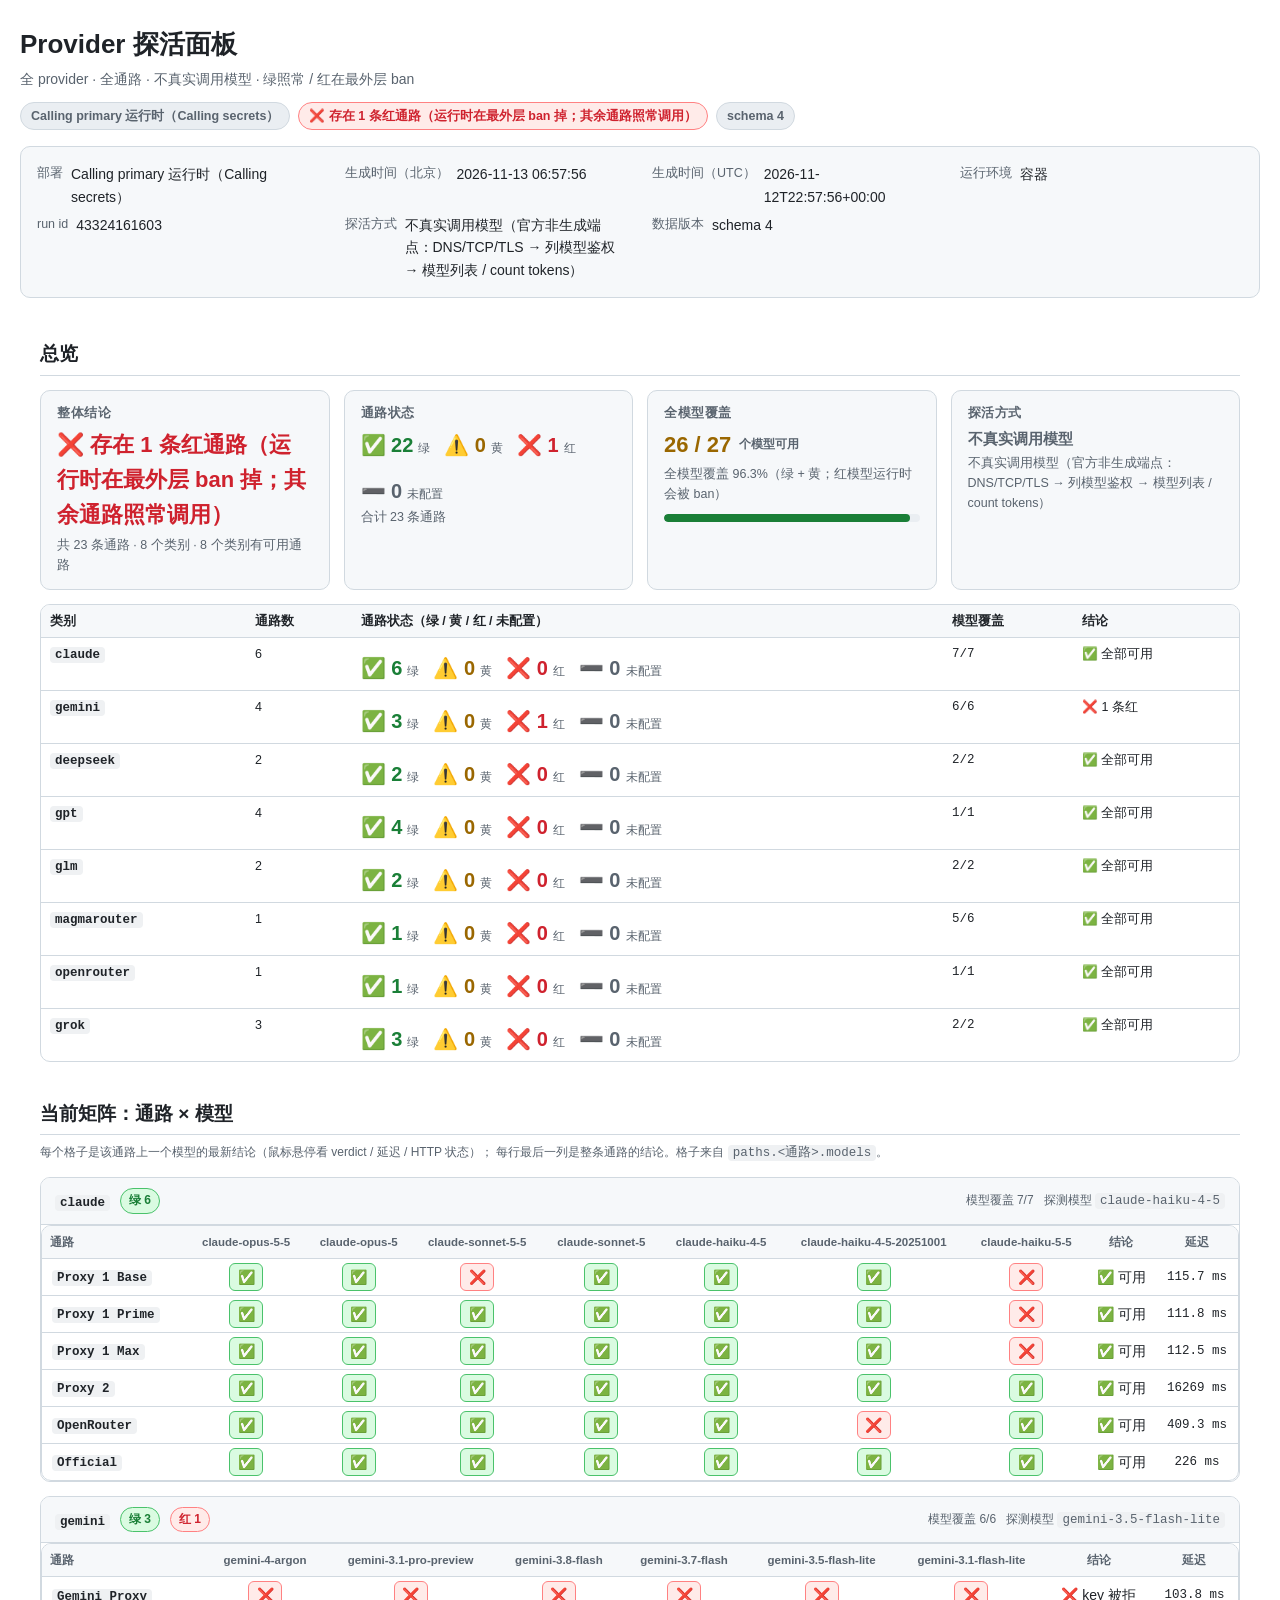
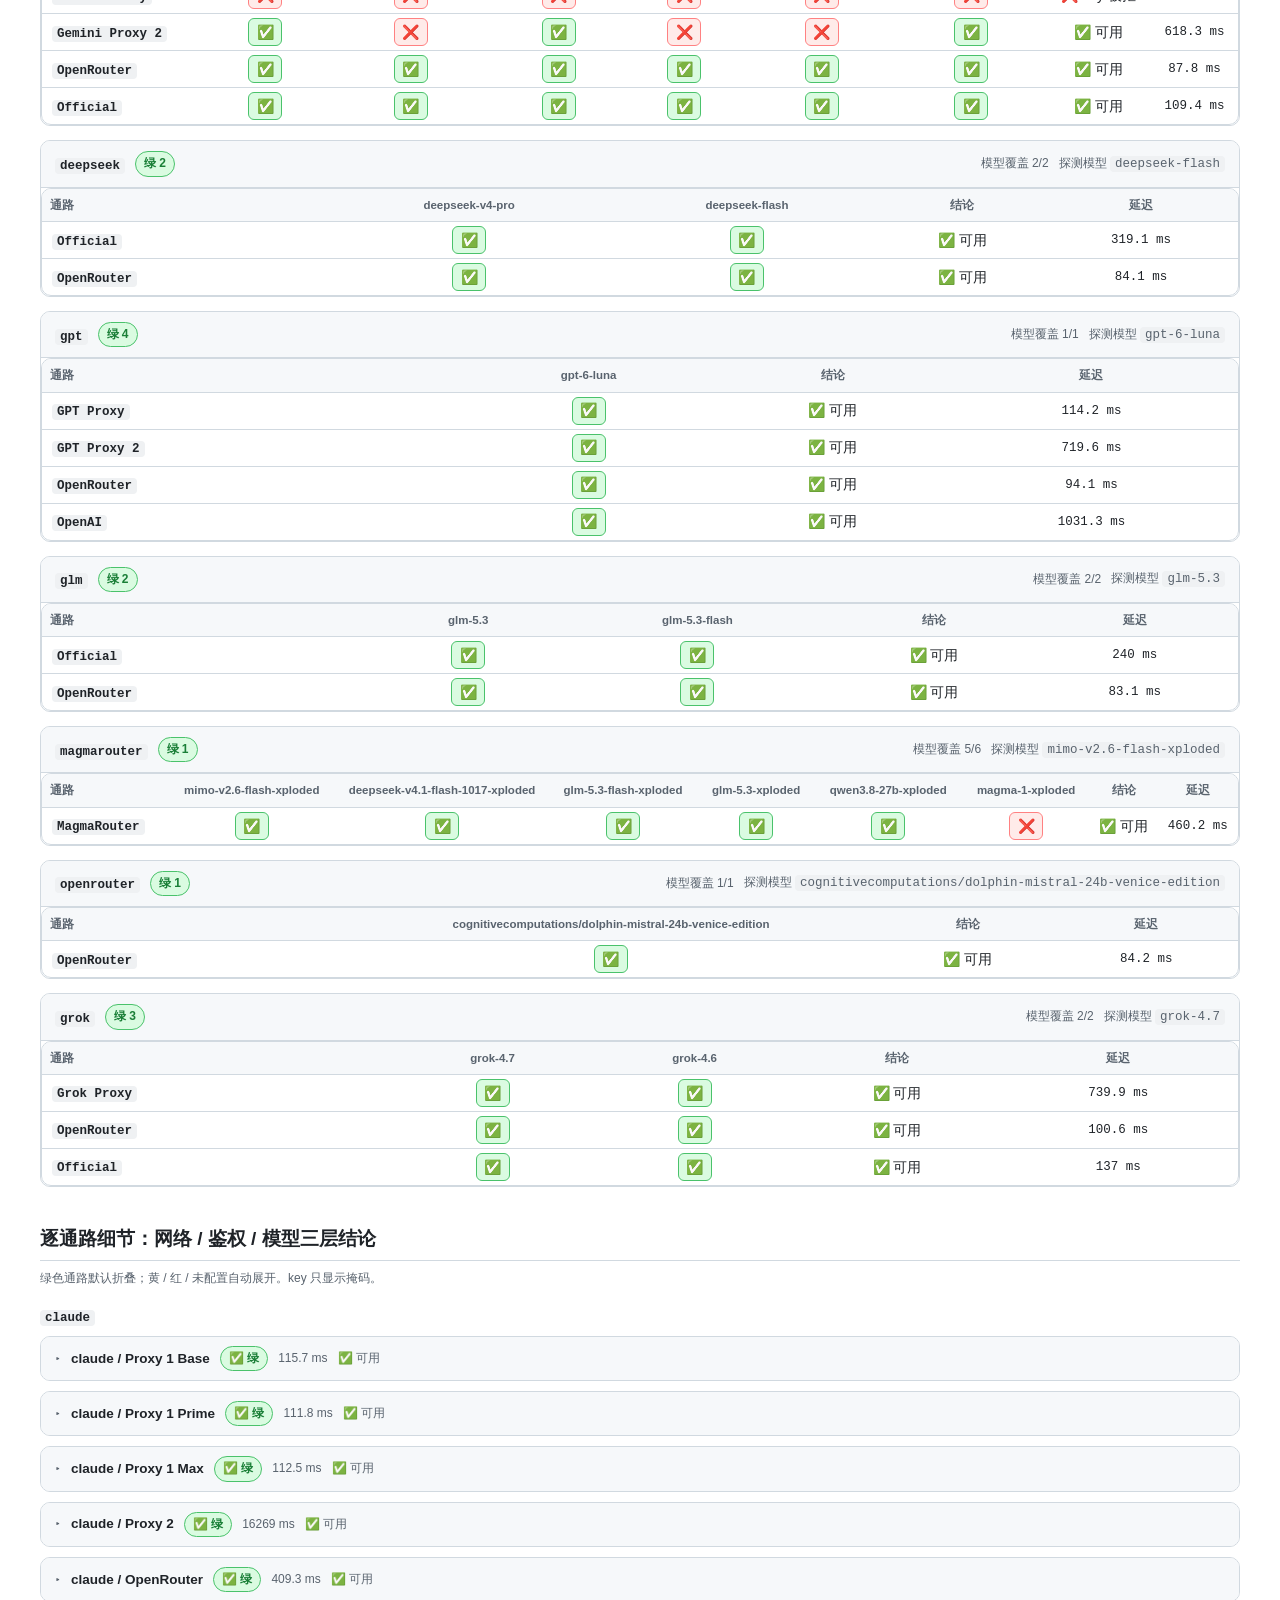
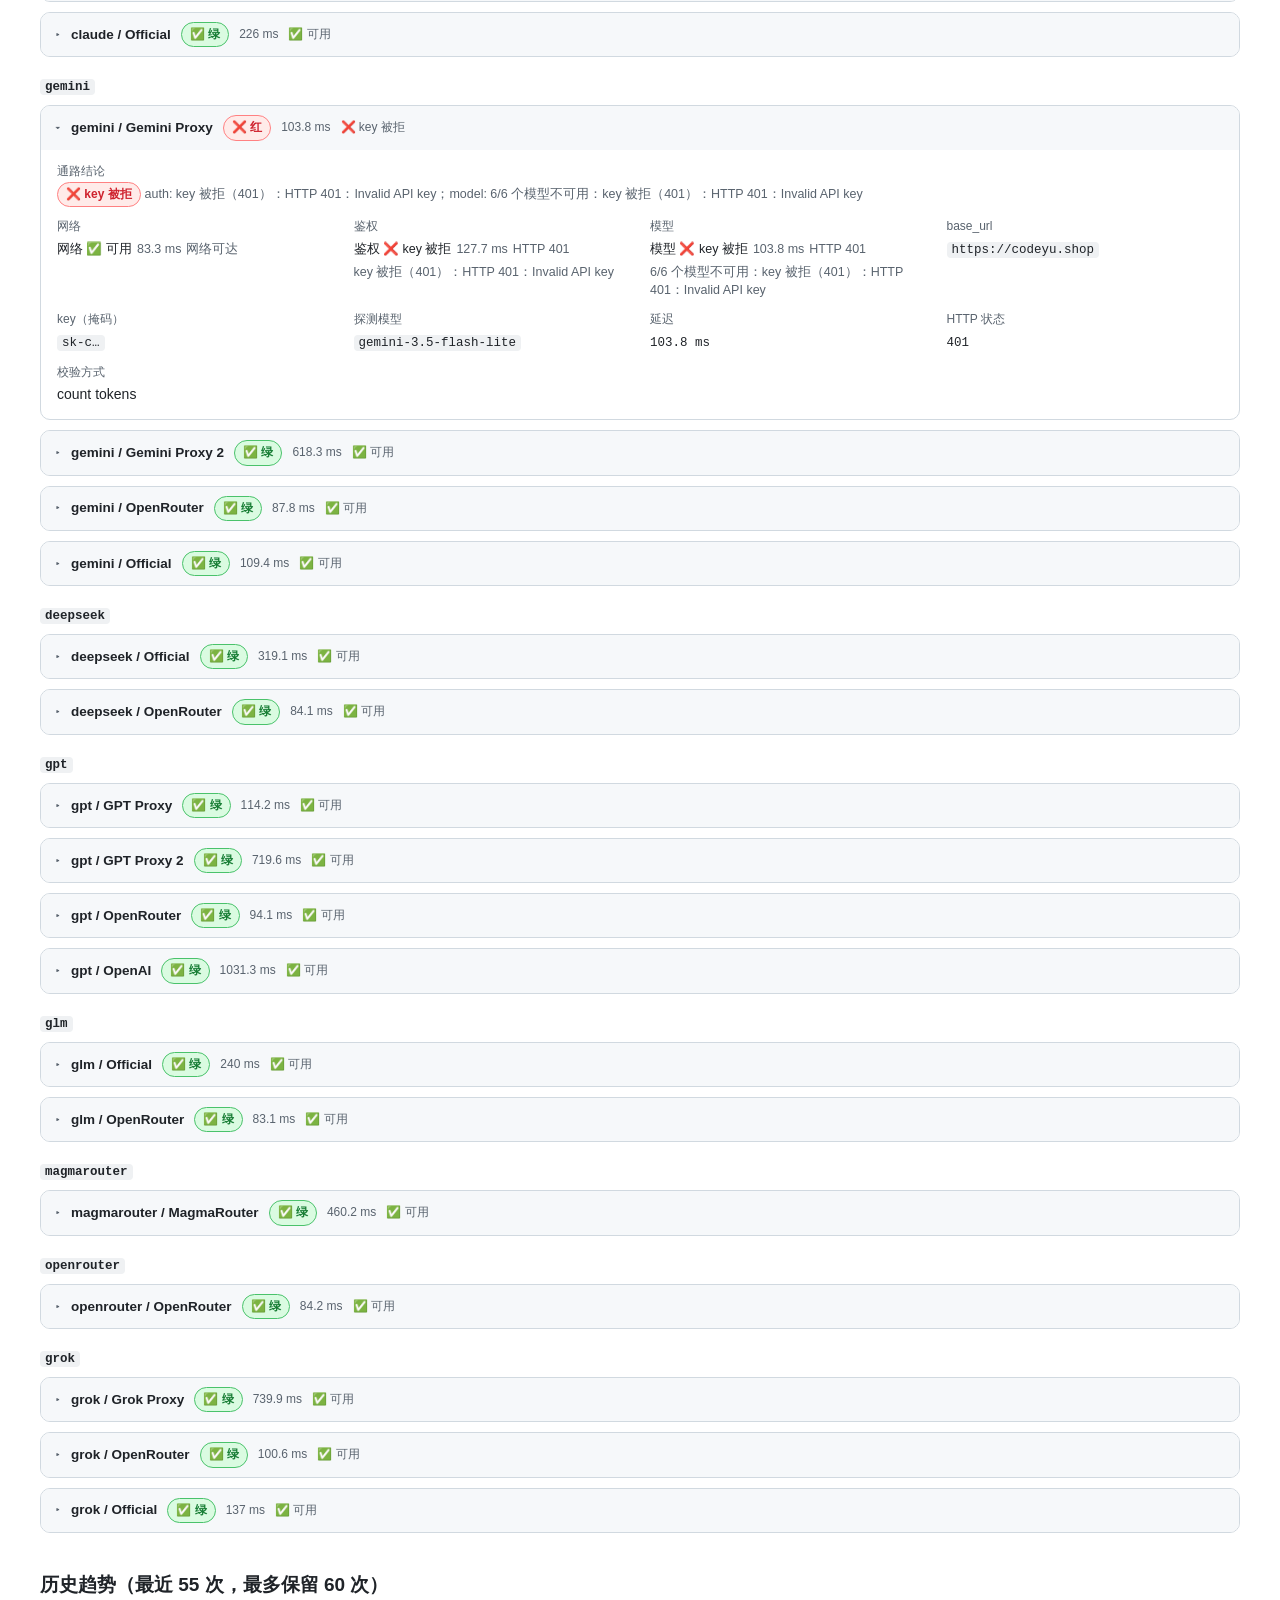
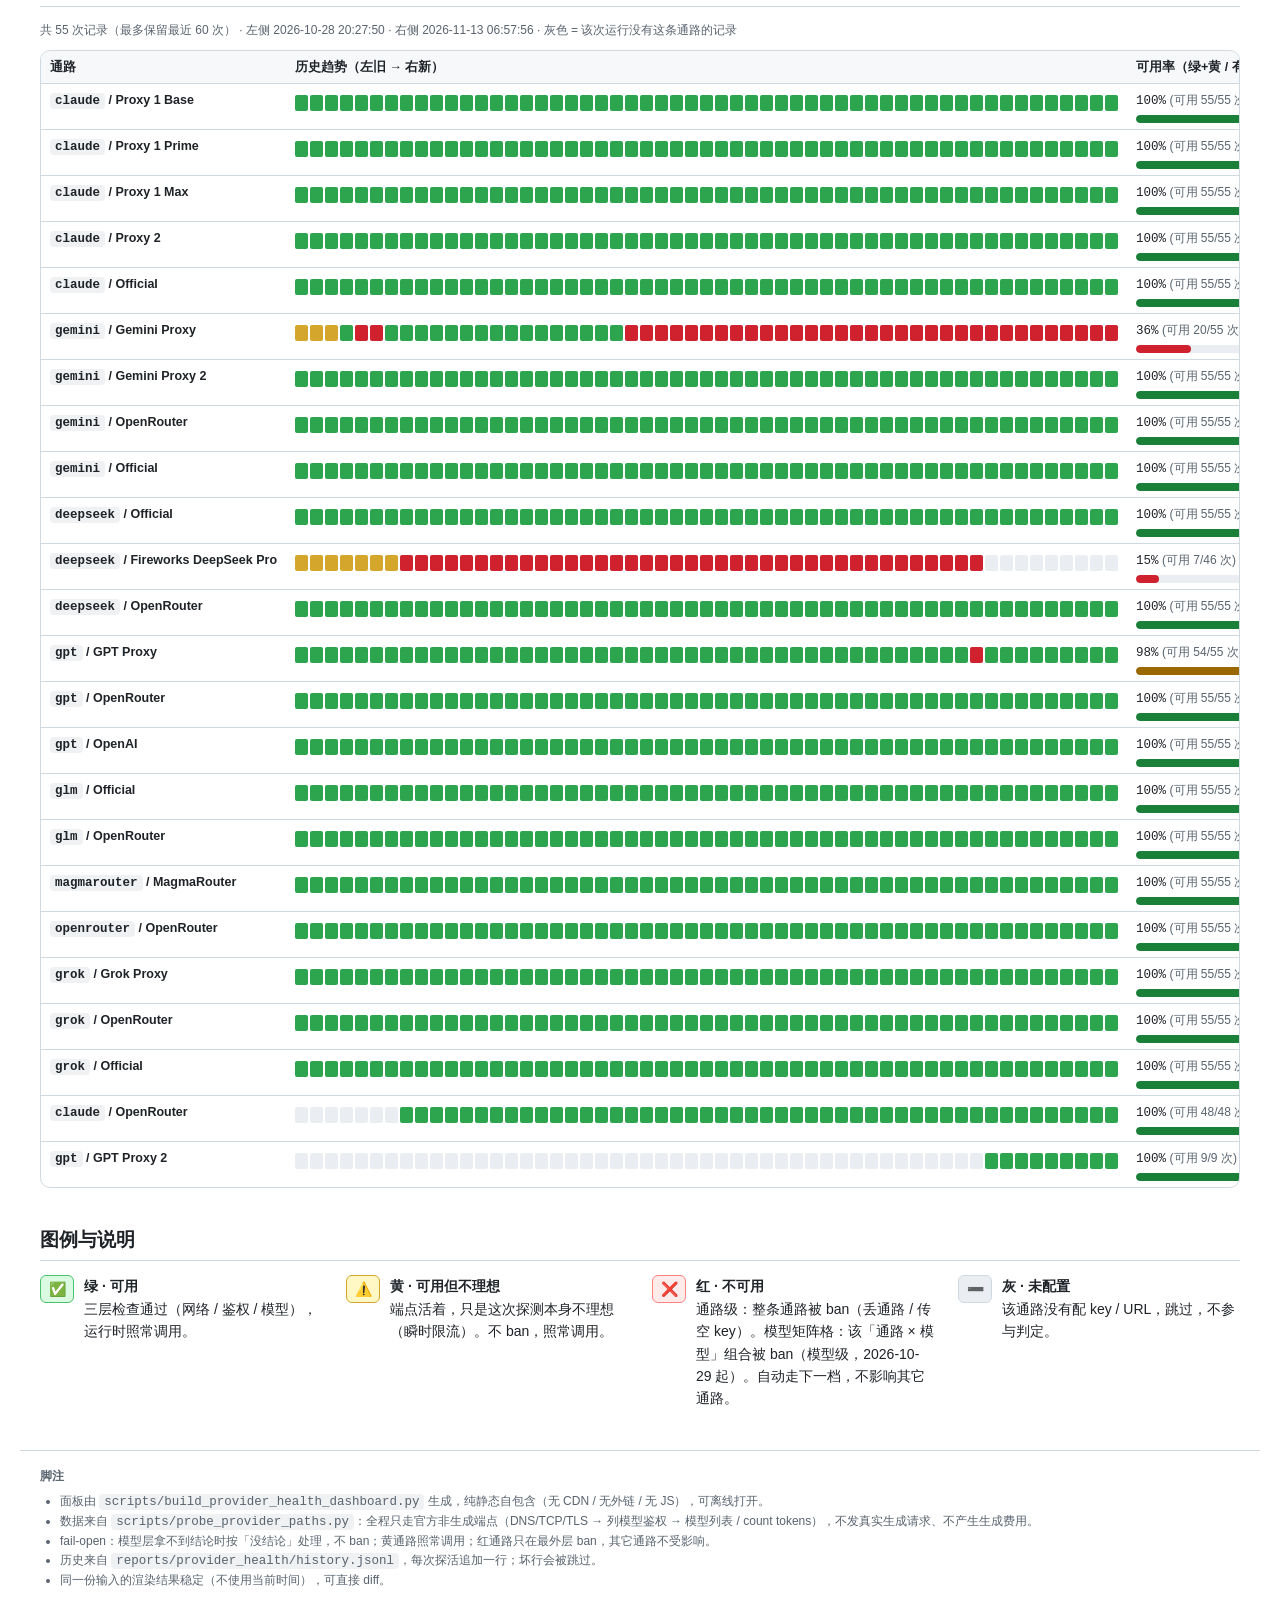
==== reports/provider_health/dashboard.html @ fa7695f9 "Calling 探活：2026-11-13 06:58 北京时间（[official_non_call] claude:绿6/6 gemini:绿3/4 deepseek:绿2/2 gpt:绿4/4 " ====
<!DOCTYPE html>
<html lang="zh-CN">
<head>
<meta charset="utf-8">
<meta name="viewport" content="width=device-width, initial-scale=1">
<meta name="generator" content="scripts/build_provider_health_dashboard.py">
<title>Provider 探活面板 · Calling primary 运行时（Calling secrets）</title>
<style>
:root {
  --bg: #ffffff; --fg: #1f2328; --muted: #59636e; --border: #d1d9e0;
  --card: #f6f8fa; --card-border: #d1d9e0; --code-bg: #eff1f3;
  --green: #1a7f37; --green-bg: #dafbe1; --green-border: #4ac26b;
  --warn: #9a6700; --warn-bg: #fff8c5; --warn-border: #d4a72c;
  --red: #cf222e; --red-bg: #ffebe9; --red-border: #ff8182;
  --grey: #59636e; --grey-bg: #eaeef2; --accent: #0969da;
}
@media (prefers-color-scheme: dark) {
  :root {
    --bg: #0d1117; --fg: #e6edf3; --muted: #9198a1; --border: #3d444d;
    --card: #151b23; --card-border: #3d444d; --code-bg: #212830;
    --green: #3fb950; --green-bg: #0f2f1d; --green-border: #238636;
    --warn: #d29922; --warn-bg: #2e2410; --warn-border: #9e6a03;
    --red: #f85149; --red-bg: #3d1418; --red-border: #da3633;
    --grey: #9198a1; --grey-bg: #212830; --accent: #4493f8;
  }
}
* { box-sizing: border-box; }
html { scroll-behavior: smooth; }
body {
  margin: 0; padding: 0 0 48px;
  background: var(--bg); color: var(--fg);
  font: 14px/1.6 -apple-system, BlinkMacSystemFont, "Segoe UI", "Noto Sans SC",
        "PingFang SC", "Hiragino Sans GB", "Microsoft YaHei", sans-serif;
}
main { max-width: 1240px; margin: 0 auto; padding: 0 20px; }
h1, h2, h3 { line-height: 1.3; }
h1 { font-size: 26px; margin: 0 0 6px; }
h2 {
  font-size: 19px; margin: 40px 0 14px;
  padding-bottom: 8px; border-bottom: 1px solid var(--border);
}
h3 { font-size: 15px; margin: 0; }
code, .mono {
  font-family: ui-monospace, SFMono-Regular, "SF Mono", Menlo, Consolas,
               "Liberation Mono", monospace;
  font-size: 12.5px;
}
code { background: var(--code-bg); padding: 1px 5px; border-radius: 4px; }
.muted { color: var(--muted); }
.small { font-size: 12px; }
.page-head { padding: 28px 20px 4px; }
.head-inner { max-width: 1240px; margin: 0 auto; }
.subtitle { color: var(--muted); margin: 0 0 12px; }
.badges { display: flex; flex-wrap: wrap; gap: 8px; margin: 10px 0 16px; }
.pill {
  display: inline-flex; align-items: center; gap: 6px;
  padding: 3px 10px; border-radius: 999px; font-size: 12.5px; font-weight: 600;
  border: 1px solid var(--card-border); background: var(--card); color: var(--fg);
}
.pill.green { color: var(--green); background: var(--green-bg); border-color: var(--green-border); }
.pill.warn  { color: var(--warn);  background: var(--warn-bg);  border-color: var(--warn-border); }
.pill.red   { color: var(--red);   background: var(--red-bg);   border-color: var(--red-border); }
.pill.grey  { color: var(--grey);  background: var(--grey-bg); }
.meta-grid {
  display: grid; grid-template-columns: repeat(auto-fit, minmax(260px, 1fr));
  gap: 2px 24px; margin: 0; padding: 14px 16px;
  border: 1px solid var(--card-border); border-radius: 10px; background: var(--card);
}
.meta-grid > div { display: flex; gap: 8px; padding: 2px 0; min-width: 0; }
.meta-grid dt { flex: 0 0 auto; color: var(--muted); font-size: 12.5px; }
.meta-grid dd { margin: 0; min-width: 0; overflow-wrap: anywhere; }
.cards { display: grid; grid-template-columns: repeat(auto-fit, minmax(240px, 1fr)); gap: 14px; }
.card {
  border: 1px solid var(--card-border); border-radius: 10px;
  background: var(--card); padding: 14px 16px;
}
.card h3 { color: var(--muted); font-size: 12.5px; font-weight: 600; letter-spacing: .04em; }
.card .big { font-size: 22px; font-weight: 700; margin: 6px 0 2px; display: flex; align-items: center; gap: 8px; }
.card .big.green { color: var(--green); }
.card .big.warn  { color: var(--warn); }
.card .big.red   { color: var(--red); }
.card .big.grey  { color: var(--grey); }
.card .note { color: var(--muted); font-size: 12.5px; }
.counts { display: flex; flex-wrap: wrap; gap: 14px; margin-top: 8px; }
.count { display: flex; align-items: baseline; gap: 5px; font-size: 20px; font-weight: 700; }
.count span.label { font-size: 12px; font-weight: 500; color: var(--muted); }
.count.green { color: var(--green); }
.count.warn  { color: var(--warn); }
.count.red   { color: var(--red); }
.count.grey  { color: var(--grey); }
.bar { height: 8px; border-radius: 999px; background: var(--grey-bg); overflow: hidden; margin-top: 10px; }
.bar > i { display: block; height: 100%; background: var(--green); border-radius: 999px; }
.bar.warn > i { background: var(--warn); }
.bar.red > i { background: var(--red); }
table { border-collapse: collapse; width: 100%; }
.table-wrap { overflow-x: auto; border: 1px solid var(--card-border); border-radius: 10px; }
table.data { font-size: 12.5px; min-width: 100%; }
table.data th, table.data td {
  padding: 6px 9px; border-bottom: 1px solid var(--border); text-align: left; vertical-align: top;
}
table.data thead th { background: var(--card); font-weight: 600; white-space: nowrap; }
table.data tbody tr:last-child td, table.data tbody tr:last-child th { border-bottom: 0; }
table.data tbody tr:hover td, table.data tbody tr:hover th { background: var(--card); }
table.data th.rowhead { white-space: nowrap; font-weight: 600; }
.provider-card {
  border: 1px solid var(--card-border); border-radius: 10px;
  margin: 14px 0; overflow: hidden; background: var(--bg);
}
.provider-head {
  display: flex; flex-wrap: wrap; align-items: center; gap: 10px;
  padding: 10px 14px; background: var(--card); border-bottom: 1px solid var(--card-border);
}
.provider-head .name { font-size: 15px; font-weight: 700; }
.provider-head .spacer { flex: 1 1 auto; }
table.matrix { width: 100%; }
table.matrix th, table.matrix td { border-bottom: 1px solid var(--border); text-align: center; }
table.matrix thead th {
  padding: 7px 8px; background: var(--card); font-size: 11.5px; font-weight: 600;
  color: var(--muted); max-width: 190px; overflow-wrap: anywhere;
}
table.matrix thead th.path-col, table.matrix td.path-col { text-align: left; }
table.matrix td { padding: 4px 6px; }
table.matrix td.path-col { padding: 6px 10px; white-space: nowrap; font-weight: 600; }
table.matrix tbody tr:last-child th, table.matrix tbody tr:last-child td { border-bottom: 0; }
.cell {
  display: inline-flex; align-items: center; justify-content: center;
  min-width: 34px; height: 28px; border-radius: 6px; font-size: 14px;
  border: 1px solid transparent;
}
.sev-green  { background: var(--green-bg); border-color: var(--green-border); }
.sev-warn   { background: var(--warn-bg);  border-color: var(--warn-border); }
.sev-red    { background: var(--red-bg);   border-color: var(--red-border); }
.sev-grey   { background: var(--grey-bg);  border-color: var(--card-border); color: var(--grey); }
.sev-missing { background: transparent; border-color: var(--card-border); color: var(--muted); }
.badge {
  display: inline-flex; align-items: center; gap: 5px; padding: 2px 8px;
  border-radius: 999px; font-size: 12px; font-weight: 600; white-space: nowrap;
  border: 1px solid transparent;
}
.badge.green { color: var(--green); background: var(--green-bg); border-color: var(--green-border); }
.badge.warn  { color: var(--warn);  background: var(--warn-bg);  border-color: var(--warn-border); }
.badge.red   { color: var(--red);   background: var(--red-bg);   border-color: var(--red-border); }
.badge.grey  { color: var(--grey);  background: var(--grey-bg);  border-color: var(--card-border); }
.path-card {
  border: 1px solid var(--card-border); border-radius: 10px;
  margin: 10px 0; background: var(--bg); overflow: hidden;
}
.path-card > summary {
  display: flex; flex-wrap: wrap; align-items: center; gap: 10px;
  padding: 9px 14px; cursor: pointer; background: var(--card); list-style: none;
  font-size: 13.5px;
}
.path-card > summary::-webkit-details-marker { display: none; }
.path-card > summary::before { content: "▸"; color: var(--muted); font-size: 11px; }
.path-card[open] > summary::before { content: "▾"; }
.path-card > summary .path-name { font-weight: 700; }
.detail-grid {
  display: grid; grid-template-columns: repeat(auto-fit, minmax(230px, 1fr));
  gap: 10px 20px; padding: 12px 16px 14px;
}
.detail-grid .field { min-width: 0; }
.detail-grid .field.wide { grid-column: 1 / -1; }
.detail-grid .k { color: var(--muted); font-size: 12px; margin-bottom: 1px; }
.detail-grid .v { overflow-wrap: anywhere; word-break: break-word; }
.detail-grid .v .detail { color: var(--muted); font-size: 12.5px; }
.checks { display: flex; flex-wrap: wrap; gap: 8px 18px; margin: 8px 0 2px; }
.check-chip { display: inline-flex; align-items: center; flex-wrap: wrap; gap: 5px; font-size: 12.5px; line-height: 1.45; }
.check-chip .detail { overflow-wrap: anywhere; }
.check-chip .tag { color: var(--muted); }
.legend-grid { display: grid; grid-template-columns: repeat(auto-fit, minmax(250px, 1fr)); gap: 10px 24px; }
.legend-item { display: flex; align-items: flex-start; gap: 10px; }
.legend-item .cell { flex: 0 0 auto; }
.legend-item p { margin: 0; }
.legend-item p .k { font-weight: 700; }
.notes { border-left: 3px solid var(--warn-border); background: var(--warn-bg); color: var(--fg); padding: 10px 14px; border-radius: 0 8px 8px 0; margin: 0 0 18px; }
.notes ul { margin: 4px 0 0; padding-left: 20px; }
.note-strip { overflow-x: auto; padding: 4px 0; }
svg.strip { display: block; }
.history-meta { color: var(--muted); font-size: 12px; margin: 4px 0 10px; }
.empty {
  border: 1px dashed var(--card-border); border-radius: 10px; padding: 26px;
  text-align: center; color: var(--muted); background: var(--card); margin: 12px 0;
}
footer {
  max-width: 1240px; margin: 40px auto 0; padding: 16px 20px 0;
  border-top: 1px solid var(--border); color: var(--muted); font-size: 12px;
}
footer ul { margin: 6px 0 0; padding-left: 20px; }
@media print { body { background: #fff; } .path-card > summary::before { content: ""; } }
</style>
</head>
<body>
<header class="page-head" id="top">
  <div class="head-inner">
    <h1>Provider 探活面板</h1>
    <p class="subtitle">全 provider · 全通路 · 不真实调用模型 · 绿照常 / 红在最外层 ban</p>
    <div class="badges"><span class="pill grey">Calling primary 运行时（Calling secrets）</span><span class="pill red">❌ 存在 1 条红通路（运行时在最外层 ban 掉；其余通路照常调用）</span><span class="pill grey">schema 4</span></div>
    <dl class="meta-grid"><div><dt>部署</dt><dd>Calling primary 运行时（Calling secrets）</dd></div><div><dt>生成时间（北京）</dt><dd>2026-11-13 06:57:56</dd></div><div><dt>生成时间（UTC）</dt><dd>2026-11-12T22:57:56+00:00</dd></div><div><dt>运行环境</dt><dd>容器</dd></div><div><dt>run id</dt><dd>43324161603</dd></div><div><dt>探活方式</dt><dd>不真实调用模型（官方非生成端点：DNS/TCP/TLS → 列模型鉴权 → 模型列表 / count tokens）</dd></div><div><dt>数据版本</dt><dd>schema 4</dd></div></dl>
  </div>
</header>
<main>
  
  <section id="overview">
    <h2>总览</h2>
    <div class="cards"><div class="card"><h3>整体结论</h3><div class="big red">❌ 存在 1 条红通路（运行时在最外层 ban 掉；其余通路照常调用）</div><div class="note">共 23 条通路 · 8 个类别 · 8 个类别有可用通路</div></div><div class="card"><h3>通路状态</h3><div class="counts"><span class="count green">✅ 22<span class="label">绿</span></span><span class="count warn">⚠️ 0<span class="label">黄</span></span><span class="count red">❌ 1<span class="label">红</span></span><span class="count grey">➖ 0<span class="label">未配置</span></span></div><div class="note">合计 23 条通路</div></div><div class="card"><h3>全模型覆盖</h3><div class="big warn">26 / 27<span class="small muted">个模型可用</span></div><div class="note">全模型覆盖 96.3%（绿 + 黄；红模型运行时会被 ban）</div><div class="bar"><i style="width:96.3%"></i></div></div><div class="card"><h3>探活方式</h3><div class="big grey" style="font-size:15px">不真实调用模型</div><div class="note">不真实调用模型（官方非生成端点：DNS/TCP/TLS → 列模型鉴权 → 模型列表 / count tokens）</div></div></div>
    <div style="margin-top:14px"><div class="table-wrap"><table class="data"><thead><tr><th>类别</th><th>通路数</th><th>通路状态（绿 / 黄 / 红 / 未配置）</th><th>模型覆盖</th><th>结论</th></tr></thead><tbody><tr><th class="rowhead"><code>claude</code></th><td>6</td><td><div class="counts"><span class="count green">✅ 6<span class="label">绿</span></span><span class="count warn">⚠️ 0<span class="label">黄</span></span><span class="count red">❌ 0<span class="label">红</span></span><span class="count grey">➖ 0<span class="label">未配置</span></span></div></td><td class="mono">7/7</td><td>✅ 全部可用</td></tr><tr><th class="rowhead"><code>gemini</code></th><td>4</td><td><div class="counts"><span class="count green">✅ 3<span class="label">绿</span></span><span class="count warn">⚠️ 0<span class="label">黄</span></span><span class="count red">❌ 1<span class="label">红</span></span><span class="count grey">➖ 0<span class="label">未配置</span></span></div></td><td class="mono">6/6</td><td>❌ 1 条红</td></tr><tr><th class="rowhead"><code>deepseek</code></th><td>2</td><td><div class="counts"><span class="count green">✅ 2<span class="label">绿</span></span><span class="count warn">⚠️ 0<span class="label">黄</span></span><span class="count red">❌ 0<span class="label">红</span></span><span class="count grey">➖ 0<span class="label">未配置</span></span></div></td><td class="mono">2/2</td><td>✅ 全部可用</td></tr><tr><th class="rowhead"><code>gpt</code></th><td>4</td><td><div class="counts"><span class="count green">✅ 4<span class="label">绿</span></span><span class="count warn">⚠️ 0<span class="label">黄</span></span><span class="count red">❌ 0<span class="label">红</span></span><span class="count grey">➖ 0<span class="label">未配置</span></span></div></td><td class="mono">1/1</td><td>✅ 全部可用</td></tr><tr><th class="rowhead"><code>glm</code></th><td>2</td><td><div class="counts"><span class="count green">✅ 2<span class="label">绿</span></span><span class="count warn">⚠️ 0<span class="label">黄</span></span><span class="count red">❌ 0<span class="label">红</span></span><span class="count grey">➖ 0<span class="label">未配置</span></span></div></td><td class="mono">2/2</td><td>✅ 全部可用</td></tr><tr><th class="rowhead"><code>magmarouter</code></th><td>1</td><td><div class="counts"><span class="count green">✅ 1<span class="label">绿</span></span><span class="count warn">⚠️ 0<span class="label">黄</span></span><span class="count red">❌ 0<span class="label">红</span></span><span class="count grey">➖ 0<span class="label">未配置</span></span></div></td><td class="mono">5/6</td><td>✅ 全部可用</td></tr><tr><th class="rowhead"><code>openrouter</code></th><td>1</td><td><div class="counts"><span class="count green">✅ 1<span class="label">绿</span></span><span class="count warn">⚠️ 0<span class="label">黄</span></span><span class="count red">❌ 0<span class="label">红</span></span><span class="count grey">➖ 0<span class="label">未配置</span></span></div></td><td class="mono">1/1</td><td>✅ 全部可用</td></tr><tr><th class="rowhead"><code>grok</code></th><td>3</td><td><div class="counts"><span class="count green">✅ 3<span class="label">绿</span></span><span class="count warn">⚠️ 0<span class="label">黄</span></span><span class="count red">❌ 0<span class="label">红</span></span><span class="count grey">➖ 0<span class="label">未配置</span></span></div></td><td class="mono">2/2</td><td>✅ 全部可用</td></tr></tbody></table></div></div>
  </section>
  <section id="matrix">
    <h2>当前矩阵：通路 × 模型</h2>
    <p class="small muted" style="margin-top:-6px">
      每个格子是该通路上一个模型的最新结论（鼠标悬停看 verdict / 延迟 / HTTP 状态）；
      每行最后一列是整条通路的结论。格子来自 <code>paths.&lt;通路&gt;.models</code>。
    </p>
    <section class="provider-card"><div class="provider-head"><span class="name"><code>claude</code></span><span class="badge green">绿 6</span><span class="spacer"></span><span class="small muted">模型覆盖 7/7</span><span class="small muted">探测模型 <code>claude-haiku-4-5</code></span></div><div class="table-wrap"><table class="matrix"><thead><tr><th class="path-col">通路</th><th title="claude-opus-5-5">claude-opus-5-5</th><th title="claude-opus-5">claude-opus-5</th><th title="claude-sonnet-5-5">claude-sonnet-5-5</th><th title="claude-sonnet-5">claude-sonnet-5</th><th title="claude-haiku-4-5">claude-haiku-4-5</th><th title="claude-haiku-4-5-20251001">claude-haiku-4-5-20251001</th><th title="claude-haiku-5-5">claude-haiku-5-5</th><th>结论</th><th>延迟</th></tr></thead><tbody><tr><td class="path-col"><code>Proxy 1 Base</code></td><td><span class="cell sev-green" title="claude/Proxy 1 Base · 模型 claude-opus-5-5
✅ 可用
模型在官方模型列表里（claude-opus-5-5）（只做非生成校验，不发真实调用）
HTTP 200
115.7 ms
校验方式 模型列表">✅</span></td><td><span class="cell sev-green" title="claude/Proxy 1 Base · 模型 claude-opus-5
✅ 可用
模型在官方模型列表里（claude-opus-5）（只做非生成校验，不发真实调用）
HTTP 200
115.7 ms
校验方式 模型列表">✅</span></td><td><span class="cell sev-red" title="claude/Proxy 1 Base · 模型 claude-sonnet-5-5
❌ 模型不可用（模型级 ban）
模型不可用（404）：HTTP 404：Model &quot;claude-sonnet-5-5&quot; is not supported by any configured account in this group
HTTP 404
130.2 ms
校验方式 count tokens">❌</span></td><td><span class="cell sev-green" title="claude/Proxy 1 Base · 模型 claude-sonnet-5
✅ 可用
模型在官方模型列表里（claude-sonnet-5）（只做非生成校验，不发真实调用）
HTTP 200
115.7 ms
校验方式 模型列表">✅</span></td><td><span class="cell sev-green" title="claude/Proxy 1 Base · 模型 claude-haiku-4-5
✅ 可用
模型在官方模型列表里（claude-haiku-4-5）（只做非生成校验，不发真实调用）
HTTP 200
115.7 ms
校验方式 模型列表">✅</span></td><td><span class="cell sev-green" title="claude/Proxy 1 Base · 模型 claude-haiku-4-5-20251001
✅ 可用
模型在官方模型列表里（claude-haiku-4-5-20251001）（只做非生成校验，不发真实调用）
HTTP 200
115.7 ms
校验方式 模型列表">✅</span></td><td><span class="cell sev-red" title="claude/Proxy 1 Base · 模型 claude-haiku-5-5
❌ 模型不可用（模型级 ban）
模型不可用（404）：HTTP 404：Model &quot;claude-haiku-5-5&quot; is not supported by any configured account in this group
HTTP 404
146 ms
校验方式 count tokens">❌</span></td><td><span title="✅ 可用
三层检查均通过
HTTP 200
115.7 ms">✅ 可用</span></td><td class="mono">115.7 ms</td></tr><tr><td class="path-col"><code>Proxy 1 Prime</code></td><td><span class="cell sev-green" title="claude/Proxy 1 Prime · 模型 claude-opus-5-5
✅ 可用
模型在官方模型列表里（claude-opus-5-5）（只做非生成校验，不发真实调用）
HTTP 200
115.7 ms
校验方式 模型列表">✅</span></td><td><span class="cell sev-green" title="claude/Proxy 1 Prime · 模型 claude-opus-5
✅ 可用
模型在官方模型列表里（claude-opus-5）（只做非生成校验，不发真实调用）
HTTP 200
115.7 ms
校验方式 模型列表">✅</span></td><td><span class="cell sev-green" title="claude/Proxy 1 Prime · 模型 claude-sonnet-5-5
✅ 可用
模型在官方模型列表里（claude-sonnet-5-5）（只做非生成校验，不发真实调用）
HTTP 200
115.7 ms
校验方式 模型列表">✅</span></td><td><span class="cell sev-green" title="claude/Proxy 1 Prime · 模型 claude-sonnet-5
✅ 可用
模型在官方模型列表里（claude-sonnet-5）（只做非生成校验，不发真实调用）
HTTP 200
115.7 ms
校验方式 模型列表">✅</span></td><td><span class="cell sev-green" title="claude/Proxy 1 Prime · 模型 claude-haiku-4-5
✅ 可用
模型在官方模型列表里（claude-haiku-4-5）（只做非生成校验，不发真实调用）
HTTP 200
115.7 ms
校验方式 模型列表">✅</span></td><td><span class="cell sev-green" title="claude/Proxy 1 Prime · 模型 claude-haiku-4-5-20251001
✅ 可用
模型在官方模型列表里（claude-haiku-4-5-20251001）（只做非生成校验，不发真实调用）
HTTP 200
115.7 ms
校验方式 模型列表">✅</span></td><td><span class="cell sev-red" title="claude/Proxy 1 Prime · 模型 claude-haiku-5-5
❌ 模型不可用（模型级 ban）
模型不可用（404）：HTTP 404：Model &quot;claude-haiku-5-5&quot; is not supported by any configured account in this group
HTTP 404
111.8 ms
校验方式 count tokens">❌</span></td><td><span title="✅ 可用
三层检查均通过
HTTP 200
111.8 ms">✅ 可用</span></td><td class="mono">111.8 ms</td></tr><tr><td class="path-col"><code>Proxy 1 Max</code></td><td><span class="cell sev-green" title="claude/Proxy 1 Max · 模型 claude-opus-5-5
✅ 可用
模型在官方模型列表里（claude-opus-5-5）（只做非生成校验，不发真实调用）
HTTP 200
138.6 ms
校验方式 模型列表">✅</span></td><td><span class="cell sev-green" title="claude/Proxy 1 Max · 模型 claude-opus-5
✅ 可用
模型在官方模型列表里（claude-opus-5）（只做非生成校验，不发真实调用）
HTTP 200
138.6 ms
校验方式 模型列表">✅</span></td><td><span class="cell sev-green" title="claude/Proxy 1 Max · 模型 claude-sonnet-5-5
✅ 可用
模型在官方模型列表里（claude-sonnet-5-5）（只做非生成校验，不发真实调用）
HTTP 200
138.6 ms
校验方式 模型列表">✅</span></td><td><span class="cell sev-green" title="claude/Proxy 1 Max · 模型 claude-sonnet-5
✅ 可用
模型在官方模型列表里（claude-sonnet-5）（只做非生成校验，不发真实调用）
HTTP 200
138.6 ms
校验方式 模型列表">✅</span></td><td><span class="cell sev-green" title="claude/Proxy 1 Max · 模型 claude-haiku-4-5
✅ 可用
模型在官方模型列表里（claude-haiku-4-5）（只做非生成校验，不发真实调用）
HTTP 200
138.6 ms
校验方式 模型列表">✅</span></td><td><span class="cell sev-green" title="claude/Proxy 1 Max · 模型 claude-haiku-4-5-20251001
✅ 可用
模型在官方模型列表里（claude-haiku-4-5-20251001）（只做非生成校验，不发真实调用）
HTTP 200
138.6 ms
校验方式 模型列表">✅</span></td><td><span class="cell sev-red" title="claude/Proxy 1 Max · 模型 claude-haiku-5-5
❌ 模型不可用（模型级 ban）
模型不可用（404）：HTTP 404：Model &quot;claude-haiku-5-5&quot; is not supported by any configured account in this group
HTTP 404
112.5 ms
校验方式 count tokens">❌</span></td><td><span title="✅ 可用
三层检查均通过
HTTP 200
112.5 ms">✅ 可用</span></td><td class="mono">112.5 ms</td></tr><tr><td class="path-col"><code>Proxy 2</code></td><td><span class="cell sev-green" title="claude/Proxy 2 · 模型 claude-opus-5-5
✅ 可用
模型在官方模型列表里（claude-opus-5-5）（只做非生成校验，不发真实调用）
HTTP 200
16269 ms
校验方式 模型列表">✅</span></td><td><span class="cell sev-green" title="claude/Proxy 2 · 模型 claude-opus-5
✅ 可用
模型在官方模型列表里（claude-opus-5）（只做非生成校验，不发真实调用）
HTTP 200
16269 ms
校验方式 模型列表">✅</span></td><td><span class="cell sev-green" title="claude/Proxy 2 · 模型 claude-sonnet-5-5
✅ 可用
模型在官方模型列表里（claude-sonnet-5-5）（只做非生成校验，不发真实调用）
HTTP 200
16269 ms
校验方式 模型列表">✅</span></td><td><span class="cell sev-green" title="claude/Proxy 2 · 模型 claude-sonnet-5
✅ 可用
模型在官方模型列表里（claude-sonnet-5）（只做非生成校验，不发真实调用）
HTTP 200
16269 ms
校验方式 模型列表">✅</span></td><td><span class="cell sev-green" title="claude/Proxy 2 · 模型 claude-haiku-4-5
✅ 可用
模型在官方模型列表里（claude-haiku-4-5）（只做非生成校验，不发真实调用）
HTTP 200
16269 ms
校验方式 模型列表">✅</span></td><td><span class="cell sev-green" title="claude/Proxy 2 · 模型 claude-haiku-4-5-20251001
✅ 可用
模型在官方模型列表里（claude-haiku-4-5-20251001）（只做非生成校验，不发真实调用）
HTTP 200
16269 ms
校验方式 模型列表">✅</span></td><td><span class="cell sev-green" title="claude/Proxy 2 · 模型 claude-haiku-5-5
✅ 可用
模型在官方模型列表里（claude-haiku-5-5）（只做非生成校验，不发真实调用）
HTTP 200
16269 ms
校验方式 模型列表">✅</span></td><td><span title="✅ 可用
三层检查均通过
HTTP 200
16269 ms">✅ 可用</span></td><td class="mono">16269 ms</td></tr><tr><td class="path-col"><code>OpenRouter</code></td><td><span class="cell sev-green" title="claude/OpenRouter · 模型 claude-opus-5-5
✅ 可用
模型在官方模型列表里（anthropic/claude-opus-5.5）（只做非生成校验，不发真实调用）
HTTP 200
409.3 ms
校验方式 模型列表">✅</span></td><td><span class="cell sev-green" title="claude/OpenRouter · 模型 claude-opus-5
✅ 可用
模型在官方模型列表里（anthropic/claude-opus-5）（只做非生成校验，不发真实调用）
HTTP 200
409.3 ms
校验方式 模型列表">✅</span></td><td><span class="cell sev-green" title="claude/OpenRouter · 模型 claude-sonnet-5-5
✅ 可用
模型在官方模型列表里（anthropic/claude-sonnet-5.5）（只做非生成校验，不发真实调用）
HTTP 200
409.3 ms
校验方式 模型列表">✅</span></td><td><span class="cell sev-green" title="claude/OpenRouter · 模型 claude-sonnet-5
✅ 可用
模型在官方模型列表里（anthropic/claude-sonnet-5）（只做非生成校验，不发真实调用）
HTTP 200
409.3 ms
校验方式 模型列表">✅</span></td><td><span class="cell sev-green" title="claude/OpenRouter · 模型 claude-haiku-4-5
✅ 可用
模型在官方模型列表里（anthropic/claude-haiku-4.5）（只做非生成校验，不发真实调用）
HTTP 200
409.3 ms
校验方式 模型列表">✅</span></td><td><span class="cell sev-red" title="claude/OpenRouter · 模型 claude-haiku-4-5-20251001
❌ 模型不可用（模型级 ban）
模型不在该通路的模型列表里（探测 anthropic/claude-haiku-4-5-20251001，列表 439 个）（只做非生成校验，不发真实调用）；该「通路×模型」组合按红处理，运行时模型级 ban
HTTP 200
409.3 ms
校验方式 模型列表">❌</span></td><td><span class="cell sev-green" title="claude/OpenRouter · 模型 claude-haiku-5-5
✅ 可用
模型在官方模型列表里（anthropic/claude-haiku-5.5）（只做非生成校验，不发真实调用）
HTTP 200
409.3 ms
校验方式 模型列表">✅</span></td><td><span title="✅ 可用
三层检查均通过
HTTP 200
409.3 ms">✅ 可用</span></td><td class="mono">409.3 ms</td></tr><tr><td class="path-col"><code>Official</code></td><td><span class="cell sev-green" title="claude/Official · 模型 claude-opus-5-5
✅ 可用
模型在官方模型列表里（claude-opus-5-5）（只做非生成校验，不发真实调用）
HTTP 200
226 ms
校验方式 模型列表">✅</span></td><td><span class="cell sev-green" title="claude/Official · 模型 claude-opus-5
✅ 可用
模型在官方模型列表里（claude-opus-5）（只做非生成校验，不发真实调用）
HTTP 200
226 ms
校验方式 模型列表">✅</span></td><td><span class="cell sev-green" title="claude/Official · 模型 claude-sonnet-5-5
✅ 可用
模型在官方模型列表里（claude-sonnet-5-5）（只做非生成校验，不发真实调用）
HTTP 200
226 ms
校验方式 模型列表">✅</span></td><td><span class="cell sev-green" title="claude/Official · 模型 claude-sonnet-5
✅ 可用
模型在官方模型列表里（claude-sonnet-5）（只做非生成校验，不发真实调用）
HTTP 200
226 ms
校验方式 模型列表">✅</span></td><td><span class="cell sev-green" title="claude/Official · 模型 claude-haiku-4-5
✅ 可用
模型在官方模型列表里（claude-haiku-4-5-20251001）（只做非生成校验，不发真实调用）
HTTP 200
226 ms
校验方式 模型列表">✅</span></td><td><span class="cell sev-green" title="claude/Official · 模型 claude-haiku-4-5-20251001
✅ 可用
模型在官方模型列表里（claude-haiku-4-5-20251001）（只做非生成校验，不发真实调用）
HTTP 200
226 ms
校验方式 模型列表">✅</span></td><td><span class="cell sev-green" title="claude/Official · 模型 claude-haiku-5-5
✅ 可用
模型在官方模型列表里（claude-haiku-5-5）（只做非生成校验，不发真实调用）
HTTP 200
226 ms
校验方式 模型列表">✅</span></td><td><span title="✅ 可用
三层检查均通过
HTTP 200
226 ms">✅ 可用</span></td><td class="mono">226 ms</td></tr></tbody></table></div></section><section class="provider-card"><div class="provider-head"><span class="name"><code>gemini</code></span><span class="badge green">绿 3</span><span class="badge red">红 1</span><span class="spacer"></span><span class="small muted">模型覆盖 6/6</span><span class="small muted">探测模型 <code>gemini-3.5-flash-lite</code></span></div><div class="table-wrap"><table class="matrix"><thead><tr><th class="path-col">通路</th><th title="gemini-4-argon">gemini-4-argon</th><th title="gemini-3.1-pro-preview">gemini-3.1-pro-preview</th><th title="gemini-3.8-flash">gemini-3.8-flash</th><th title="gemini-3.7-flash">gemini-3.7-flash</th><th title="gemini-3.5-flash-lite">gemini-3.5-flash-lite</th><th title="gemini-3.1-flash-lite">gemini-3.1-flash-lite</th><th>结论</th><th>延迟</th></tr></thead><tbody><tr><td class="path-col"><code>Gemini Proxy</code></td><td><span class="cell sev-red" title="gemini/Gemini Proxy · 模型 gemini-4-argon
❌ key 被拒
key 被拒（401）：HTTP 401：Invalid API key
HTTP 401
103.8 ms
校验方式 count tokens">❌</span></td><td><span class="cell sev-red" title="gemini/Gemini Proxy · 模型 gemini-3.1-pro-preview
❌ key 被拒
key 被拒（401）：HTTP 401：Invalid API key
HTTP 401
105.2 ms
校验方式 count tokens">❌</span></td><td><span class="cell sev-red" title="gemini/Gemini Proxy · 模型 gemini-3.8-flash
❌ key 被拒
key 被拒（401）：HTTP 401：Invalid API key
HTTP 401
106.5 ms
校验方式 count tokens">❌</span></td><td><span class="cell sev-red" title="gemini/Gemini Proxy · 模型 gemini-3.7-flash
❌ key 被拒
key 被拒（401）：HTTP 401：Invalid API key
HTTP 401
124.7 ms
校验方式 count tokens">❌</span></td><td><span class="cell sev-red" title="gemini/Gemini Proxy · 模型 gemini-3.5-flash-lite
❌ key 被拒
key 被拒（401）：HTTP 401：Invalid API key
HTTP 401
106.7 ms
校验方式 count tokens">❌</span></td><td><span class="cell sev-red" title="gemini/Gemini Proxy · 模型 gemini-3.1-flash-lite
❌ key 被拒
key 被拒（401）：HTTP 401：Invalid API key
HTTP 401
105.5 ms
校验方式 count tokens">❌</span></td><td><span title="❌ key 被拒
auth: key 被拒（401）：HTTP 401：Invalid API key；model: 6/6 个模型不可用：key 被拒（401）：HTTP 401：Invalid API key
HTTP 401
103.8 ms">❌ key 被拒</span></td><td class="mono">103.8 ms</td></tr><tr><td class="path-col"><code>Gemini Proxy 2</code></td><td><span class="cell sev-green" title="gemini/Gemini Proxy 2 · 模型 gemini-4-argon
✅ 可用
模型在官方模型列表里（gemini-4-argon）（只做非生成校验，不发真实调用）
HTTP 200
781.8 ms
校验方式 模型列表">✅</span></td><td><span class="cell sev-red" title="gemini/Gemini Proxy 2 · 模型 gemini-3.1-pro-preview
❌ 模型不可用（模型级 ban）
模型不在该通路的模型列表里（探测 gemini-3.1-pro-preview，列表 6 个）（只做非生成校验，不发真实调用）；该「通路×模型」组合按红处理，运行时模型级 ban
HTTP 404
633.1 ms
校验方式 count tokens">❌</span></td><td><span class="cell sev-green" title="gemini/Gemini Proxy 2 · 模型 gemini-3.8-flash
✅ 可用
模型在官方模型列表里（gemini-3.8-flash）（只做非生成校验，不发真实调用）
HTTP 200
781.8 ms
校验方式 模型列表">✅</span></td><td><span class="cell sev-red" title="gemini/Gemini Proxy 2 · 模型 gemini-3.7-flash
❌ 模型不可用（模型级 ban）
模型不在该通路的模型列表里（探测 gemini-3.7-flash，列表 6 个）（只做非生成校验，不发真实调用）；该「通路×模型」组合按红处理，运行时模型级 ban
HTTP 404
647.5 ms
校验方式 count tokens">❌</span></td><td><span class="cell sev-red" title="gemini/Gemini Proxy 2 · 模型 gemini-3.5-flash-lite
❌ 模型不可用（模型级 ban）
模型不在该通路的模型列表里（探测 gemini-3.5-flash-lite，列表 6 个）（只做非生成校验，不发真实调用）；该「通路×模型」组合按红处理，运行时模型级 ban
HTTP 404
618.3 ms
校验方式 count tokens">❌</span></td><td><span class="cell sev-green" title="gemini/Gemini Proxy 2 · 模型 gemini-3.1-flash-lite
✅ 可用
模型在官方模型列表里（gemini-3.1-flash-lite）（只做非生成校验，不发真实调用）
HTTP 200
781.8 ms
校验方式 模型列表">✅</span></td><td><span title="✅ 可用
三层检查均通过
HTTP 200
618.3 ms">✅ 可用</span></td><td class="mono">618.3 ms</td></tr><tr><td class="path-col"><code>OpenRouter</code></td><td><span class="cell sev-green" title="gemini/OpenRouter · 模型 gemini-4-argon
✅ 可用
模型在官方模型列表里（google/gemini-4-argon）（只做非生成校验，不发真实调用）
HTTP 200
87.8 ms
校验方式 模型列表">✅</span></td><td><span class="cell sev-green" title="gemini/OpenRouter · 模型 gemini-3.1-pro-preview
✅ 可用
模型在官方模型列表里（google/gemini-3.1-pro-preview）（只做非生成校验，不发真实调用）
HTTP 200
87.8 ms
校验方式 模型列表">✅</span></td><td><span class="cell sev-green" title="gemini/OpenRouter · 模型 gemini-3.8-flash
✅ 可用
模型在官方模型列表里（google/gemini-3.8-flash）（只做非生成校验，不发真实调用）
HTTP 200
87.8 ms
校验方式 模型列表">✅</span></td><td><span class="cell sev-green" title="gemini/OpenRouter · 模型 gemini-3.7-flash
✅ 可用
模型在官方模型列表里（google/gemini-3.7-flash）（只做非生成校验，不发真实调用）
HTTP 200
87.8 ms
校验方式 模型列表">✅</span></td><td><span class="cell sev-green" title="gemini/OpenRouter · 模型 gemini-3.5-flash-lite
✅ 可用
模型在官方模型列表里（google/gemini-3.5-flash-lite）（只做非生成校验，不发真实调用）
HTTP 200
87.8 ms
校验方式 模型列表">✅</span></td><td><span class="cell sev-green" title="gemini/OpenRouter · 模型 gemini-3.1-flash-lite
✅ 可用
模型在官方模型列表里（google/gemini-3.1-flash-lite）（只做非生成校验，不发真实调用）
HTTP 200
87.8 ms
校验方式 模型列表">✅</span></td><td><span title="✅ 可用
三层检查均通过
HTTP 200
87.8 ms">✅ 可用</span></td><td class="mono">87.8 ms</td></tr><tr><td class="path-col"><code>Official</code></td><td><span class="cell sev-green" title="gemini/Official · 模型 gemini-4-argon
✅ 可用
模型在官方模型列表里（gemini-4-argon）（只做非生成校验，不发真实调用）
HTTP 200
109.4 ms
校验方式 模型列表">✅</span></td><td><span class="cell sev-green" title="gemini/Official · 模型 gemini-3.1-pro-preview
✅ 可用
模型在官方模型列表里（gemini-3.1-pro-preview）（只做非生成校验，不发真实调用）
HTTP 200
109.4 ms
校验方式 模型列表">✅</span></td><td><span class="cell sev-green" title="gemini/Official · 模型 gemini-3.8-flash
✅ 可用
模型在官方模型列表里（gemini-3.8-flash）（只做非生成校验，不发真实调用）
HTTP 200
109.4 ms
校验方式 模型列表">✅</span></td><td><span class="cell sev-green" title="gemini/Official · 模型 gemini-3.7-flash
✅ 可用
模型在官方模型列表里（gemini-3.7-flash）（只做非生成校验，不发真实调用）
HTTP 200
109.4 ms
校验方式 模型列表">✅</span></td><td><span class="cell sev-green" title="gemini/Official · 模型 gemini-3.5-flash-lite
✅ 可用
模型在官方模型列表里（gemini-3.5-flash-lite）（只做非生成校验，不发真实调用）
HTTP 200
109.4 ms
校验方式 模型列表">✅</span></td><td><span class="cell sev-green" title="gemini/Official · 模型 gemini-3.1-flash-lite
✅ 可用
模型在官方模型列表里（gemini-3.1-flash-lite）（只做非生成校验，不发真实调用）
HTTP 200
109.4 ms
校验方式 模型列表">✅</span></td><td><span title="✅ 可用
三层检查均通过
HTTP 200
109.4 ms">✅ 可用</span></td><td class="mono">109.4 ms</td></tr></tbody></table></div></section><section class="provider-card"><div class="provider-head"><span class="name"><code>deepseek</code></span><span class="badge green">绿 2</span><span class="spacer"></span><span class="small muted">模型覆盖 2/2</span><span class="small muted">探测模型 <code>deepseek-flash</code></span></div><div class="table-wrap"><table class="matrix"><thead><tr><th class="path-col">通路</th><th title="deepseek-v4-pro">deepseek-v4-pro</th><th title="deepseek-flash">deepseek-flash</th><th>结论</th><th>延迟</th></tr></thead><tbody><tr><td class="path-col"><code>Official</code></td><td><span class="cell sev-green" title="deepseek/Official · 模型 deepseek-v4-pro
✅ 可用
模型在官方模型列表里（deepseek-v4-pro）（只做非生成校验，不发真实调用）
HTTP 200
319.1 ms
校验方式 模型列表">✅</span></td><td><span class="cell sev-green" title="deepseek/Official · 模型 deepseek-flash
✅ 可用
模型在官方模型列表里（deepseek-flash）（只做非生成校验，不发真实调用）
HTTP 200
319.1 ms
校验方式 模型列表">✅</span></td><td><span title="✅ 可用
三层检查均通过
HTTP 200
319.1 ms">✅ 可用</span></td><td class="mono">319.1 ms</td></tr><tr><td class="path-col"><code>OpenRouter</code></td><td><span class="cell sev-green" title="deepseek/OpenRouter · 模型 deepseek-v4-pro
✅ 可用
模型在官方模型列表里（deepseek/deepseek-v4-pro）（只做非生成校验，不发真实调用）
HTTP 200
84.1 ms
校验方式 模型列表">✅</span></td><td><span class="cell sev-green" title="deepseek/OpenRouter · 模型 deepseek-flash
✅ 可用
模型在官方模型列表里（deepseek/deepseek-v4.1-flash-1017）（只做非生成校验，不发真实调用）
HTTP 200
84.1 ms
校验方式 模型列表">✅</span></td><td><span title="✅ 可用
三层检查均通过
HTTP 200
84.1 ms">✅ 可用</span></td><td class="mono">84.1 ms</td></tr></tbody></table></div></section><section class="provider-card"><div class="provider-head"><span class="name"><code>gpt</code></span><span class="badge green">绿 4</span><span class="spacer"></span><span class="small muted">模型覆盖 1/1</span><span class="small muted">探测模型 <code>gpt-6-luna</code></span></div><div class="table-wrap"><table class="matrix"><thead><tr><th class="path-col">通路</th><th title="gpt-6-luna">gpt-6-luna</th><th>结论</th><th>延迟</th></tr></thead><tbody><tr><td class="path-col"><code>GPT Proxy</code></td><td><span class="cell sev-green" title="gpt/GPT Proxy · 模型 gpt-6-luna
✅ 可用
模型在官方模型列表里（gpt-6-luna）（只做非生成校验，不发真实调用）
HTTP 200
114.2 ms
校验方式 模型列表">✅</span></td><td><span title="✅ 可用
三层检查均通过
HTTP 200
114.2 ms">✅ 可用</span></td><td class="mono">114.2 ms</td></tr><tr><td class="path-col"><code>GPT Proxy 2</code></td><td><span class="cell sev-green" title="gpt/GPT Proxy 2 · 模型 gpt-6-luna
✅ 可用
模型在官方模型列表里（gpt-6-luna）（只做非生成校验，不发真实调用）
HTTP 200
719.6 ms
校验方式 模型列表">✅</span></td><td><span title="✅ 可用
三层检查均通过
HTTP 200
719.6 ms">✅ 可用</span></td><td class="mono">719.6 ms</td></tr><tr><td class="path-col"><code>OpenRouter</code></td><td><span class="cell sev-green" title="gpt/OpenRouter · 模型 gpt-6-luna
✅ 可用
模型在官方模型列表里（openai/gpt-6-luna）（只做非生成校验，不发真实调用）
HTTP 200
94.1 ms
校验方式 模型列表">✅</span></td><td><span title="✅ 可用
三层检查均通过
HTTP 200
94.1 ms">✅ 可用</span></td><td class="mono">94.1 ms</td></tr><tr><td class="path-col"><code>OpenAI</code></td><td><span class="cell sev-green" title="gpt/OpenAI · 模型 gpt-6-luna
✅ 可用
模型在官方模型列表里（gpt-6-luna）（只做非生成校验，不发真实调用）
HTTP 200
1031.3 ms
校验方式 模型列表">✅</span></td><td><span title="✅ 可用
三层检查均通过
HTTP 200
1031.3 ms">✅ 可用</span></td><td class="mono">1031.3 ms</td></tr></tbody></table></div></section><section class="provider-card"><div class="provider-head"><span class="name"><code>glm</code></span><span class="badge green">绿 2</span><span class="spacer"></span><span class="small muted">模型覆盖 2/2</span><span class="small muted">探测模型 <code>glm-5.3</code></span></div><div class="table-wrap"><table class="matrix"><thead><tr><th class="path-col">通路</th><th title="glm-5.3">glm-5.3</th><th title="glm-5.3-flash">glm-5.3-flash</th><th>结论</th><th>延迟</th></tr></thead><tbody><tr><td class="path-col"><code>Official</code></td><td><span class="cell sev-green" title="glm/Official · 模型 glm-5.3
✅ 可用
模型在官方模型列表里（glm-5.3）（只做非生成校验，不发真实调用）
HTTP 200
240 ms
校验方式 模型列表">✅</span></td><td><span class="cell sev-green" title="glm/Official · 模型 glm-5.3-flash
✅ 可用
模型在官方模型列表里（glm-5.3-flash）（只做非生成校验，不发真实调用）
HTTP 200
240 ms
校验方式 模型列表">✅</span></td><td><span title="✅ 可用
三层检查均通过
HTTP 200
240 ms">✅ 可用</span></td><td class="mono">240 ms</td></tr><tr><td class="path-col"><code>OpenRouter</code></td><td><span class="cell sev-green" title="glm/OpenRouter · 模型 glm-5.3
✅ 可用
模型在官方模型列表里（z-ai/glm-5.3）（只做非生成校验，不发真实调用）
HTTP 200
83.1 ms
校验方式 模型列表">✅</span></td><td><span class="cell sev-green" title="glm/OpenRouter · 模型 glm-5.3-flash
✅ 可用
模型在官方模型列表里（z-ai/glm-5.3-flash）（只做非生成校验，不发真实调用）
HTTP 200
83.1 ms
校验方式 模型列表">✅</span></td><td><span title="✅ 可用
三层检查均通过
HTTP 200
83.1 ms">✅ 可用</span></td><td class="mono">83.1 ms</td></tr></tbody></table></div></section><section class="provider-card"><div class="provider-head"><span class="name"><code>magmarouter</code></span><span class="badge green">绿 1</span><span class="spacer"></span><span class="small muted">模型覆盖 5/6</span><span class="small muted">探测模型 <code>mimo-v2.6-flash-xploded</code></span></div><div class="table-wrap"><table class="matrix"><thead><tr><th class="path-col">通路</th><th title="mimo-v2.6-flash-xploded">mimo-v2.6-flash-xploded</th><th title="deepseek-v4.1-flash-1017-xploded">deepseek-v4.1-flash-1017-xploded</th><th title="glm-5.3-flash-xploded">glm-5.3-flash-xploded</th><th title="glm-5.3-xploded">glm-5.3-xploded</th><th title="qwen3.8-27b-xploded">qwen3.8-27b-xploded</th><th title="magma-1-xploded">magma-1-xploded</th><th>结论</th><th>延迟</th></tr></thead><tbody><tr><td class="path-col"><code>MagmaRouter</code></td><td><span class="cell sev-green" title="magmarouter/MagmaRouter · 模型 mimo-v2.6-flash-xploded
✅ 可用
模型在官方模型列表里（mimo-v2.6-flash-xploded）（只做非生成校验，不发真实调用）
HTTP 200
460.2 ms
校验方式 模型列表">✅</span></td><td><span class="cell sev-green" title="magmarouter/MagmaRouter · 模型 deepseek-v4.1-flash-1017-xploded
✅ 可用
模型在官方模型列表里（deepseek-v4.1-flash-1017-xploded）（只做非生成校验，不发真实调用）
HTTP 200
460.2 ms
校验方式 模型列表">✅</span></td><td><span class="cell sev-green" title="magmarouter/MagmaRouter · 模型 glm-5.3-flash-xploded
✅ 可用
模型在官方模型列表里（glm-5.3-flash-xploded）（只做非生成校验，不发真实调用）
HTTP 200
460.2 ms
校验方式 模型列表">✅</span></td><td><span class="cell sev-green" title="magmarouter/MagmaRouter · 模型 glm-5.3-xploded
✅ 可用
模型在官方模型列表里（glm-5.3-xploded）（只做非生成校验，不发真实调用）
HTTP 200
460.2 ms
校验方式 模型列表">✅</span></td><td><span class="cell sev-green" title="magmarouter/MagmaRouter · 模型 qwen3.8-27b-xploded
✅ 可用
模型在官方模型列表里（qwen3.8-27b-xploded）（只做非生成校验，不发真实调用）
HTTP 200
460.2 ms
校验方式 模型列表">✅</span></td><td><span class="cell sev-red" title="magmarouter/MagmaRouter · 模型 magma-1-xploded
❌ 模型不可用（模型级 ban）
模型不在该通路的模型列表里（探测 magma-1-xploded，列表 9 个）（只做非生成校验，不发真实调用）；该「通路×模型」组合按红处理，运行时模型级 ban
HTTP 200
460.2 ms
校验方式 模型列表">❌</span></td><td><span title="✅ 可用
三层检查均通过
HTTP 200
460.2 ms">✅ 可用</span></td><td class="mono">460.2 ms</td></tr></tbody></table></div></section><section class="provider-card"><div class="provider-head"><span class="name"><code>openrouter</code></span><span class="badge green">绿 1</span><span class="spacer"></span><span class="small muted">模型覆盖 1/1</span><span class="small muted">探测模型 <code>cognitivecomputations/dolphin-mistral-24b-venice-edition</code></span></div><div class="table-wrap"><table class="matrix"><thead><tr><th class="path-col">通路</th><th title="cognitivecomputations/dolphin-mistral-24b-venice-edition">cognitivecomputations/dolphin-mistral-24b-venice-edition</th><th>结论</th><th>延迟</th></tr></thead><tbody><tr><td class="path-col"><code>OpenRouter</code></td><td><span class="cell sev-green" title="openrouter/OpenRouter · 模型 cognitivecomputations/dolphin-mistral-24b-venice-edition
✅ 可用
模型在官方模型列表里（cognitivecomputations/dolphin-mistral-24b-venice-edition）（只做非生成校验，不发真实调用）
HTTP 200
84.2 ms
校验方式 模型列表">✅</span></td><td><span title="✅ 可用
三层检查均通过
HTTP 200
84.2 ms">✅ 可用</span></td><td class="mono">84.2 ms</td></tr></tbody></table></div></section><section class="provider-card"><div class="provider-head"><span class="name"><code>grok</code></span><span class="badge green">绿 3</span><span class="spacer"></span><span class="small muted">模型覆盖 2/2</span><span class="small muted">探测模型 <code>grok-4.7</code></span></div><div class="table-wrap"><table class="matrix"><thead><tr><th class="path-col">通路</th><th title="grok-4.7">grok-4.7</th><th title="grok-4.6">grok-4.6</th><th>结论</th><th>延迟</th></tr></thead><tbody><tr><td class="path-col"><code>Grok Proxy</code></td><td><span class="cell sev-green" title="grok/Grok Proxy · 模型 grok-4.7
✅ 可用
模型在官方模型列表里（grok-4.7）（只做非生成校验，不发真实调用）
HTTP 200
739.9 ms
校验方式 模型列表">✅</span></td><td><span class="cell sev-green" title="grok/Grok Proxy · 模型 grok-4.6
✅ 可用
模型在官方模型列表里（grok-4.6）（只做非生成校验，不发真实调用）
HTTP 200
739.9 ms
校验方式 模型列表">✅</span></td><td><span title="✅ 可用
三层检查均通过
HTTP 200
739.9 ms">✅ 可用</span></td><td class="mono">739.9 ms</td></tr><tr><td class="path-col"><code>OpenRouter</code></td><td><span class="cell sev-green" title="grok/OpenRouter · 模型 grok-4.7
✅ 可用
模型在官方模型列表里（x-ai/grok-4.7）（只做非生成校验，不发真实调用）
HTTP 200
100.6 ms
校验方式 模型列表">✅</span></td><td><span class="cell sev-green" title="grok/OpenRouter · 模型 grok-4.6
✅ 可用
模型在官方模型列表里（x-ai/grok-4.6）（只做非生成校验，不发真实调用）
HTTP 200
100.6 ms
校验方式 模型列表">✅</span></td><td><span title="✅ 可用
三层检查均通过
HTTP 200
100.6 ms">✅ 可用</span></td><td class="mono">100.6 ms</td></tr><tr><td class="path-col"><code>Official</code></td><td><span class="cell sev-green" title="grok/Official · 模型 grok-4.7
✅ 可用
模型在官方模型列表里（grok-4.7）（只做非生成校验，不发真实调用）
HTTP 200
137 ms
校验方式 模型列表">✅</span></td><td><span class="cell sev-green" title="grok/Official · 模型 grok-4.6
✅ 可用
模型在官方模型列表里（grok-4.6）（只做非生成校验，不发真实调用）
HTTP 200
137 ms
校验方式 模型列表">✅</span></td><td><span title="✅ 可用
三层检查均通过
HTTP 200
137 ms">✅ 可用</span></td><td class="mono">137 ms</td></tr></tbody></table></div></section>
  </section>
  <section id="paths">
    <h2>逐通路细节：网络 / 鉴权 / 模型三层结论</h2>
    <p class="small muted" style="margin-top:-6px">
      绿色通路默认折叠；黄 / 红 / 未配置自动展开。key 只显示掩码。
    </p>
    <h3 style="margin:18px 0 4px"><code>claude</code></h3><details class="path-card"><summary><span class="path-name">claude / Proxy 1 Base</span><span class="badge green">✅ 绿</span><span class="small muted">115.7 ms</span><span class="small muted">✅ 可用</span></summary><div class="detail-grid"><div class="field wide"><div class="k">通路结论</div><div class="v"><span class="badge green">✅ 可用</span> <span class="detail">三层检查均通过</span></div></div><div class="field"><div class="k">网络</div><div class="v"><span class="check-chip">网络 ✅ 可用 <span class="muted">100.8 ms</span> <span class="detail" title="网络可达">网络可达</span></span></div></div><div class="field"><div class="k">鉴权</div><div class="v"><span class="check-chip">鉴权 ✅ 可用 <span class="muted">115.7 ms</span> <span class="muted">HTTP 200</span> <span class="detail" title="鉴权通过（HTTP 200）">鉴权通过（HTTP 200）</span></span></div></div><div class="field"><div class="k">模型</div><div class="v"><span class="check-chip">模型 ✅ 可用 <span class="muted">115.7 ms</span> <span class="muted">HTTP 200</span> <span class="detail" title="5/7 个模型可用（模型列表，只做非生成校验），2 个模型在该通路 ban（model_not_found，运行时按「通路×模型」跳过）">5/7 个模型可用（模型列表，只做非生成校验），2 个模型在该通路 ban（model_not_found，运行时按「通路×模型」跳过）</span></span></div></div><div class="field"><div class="k">base_url</div><div class="v"><code>https://codeyu.shop</code></div></div><div class="field"><div class="k">key（掩码）</div><div class="v"><code>sk-1…</code></div></div><div class="field"><div class="k">探测模型</div><div class="v"><code>claude-haiku-4-5</code></div></div><div class="field"><div class="k">延迟</div><div class="v"><span class="mono">115.7 ms</span></div></div><div class="field"><div class="k">HTTP 状态</div><div class="v"><span class="mono">200</span></div></div><div class="field"><div class="k">校验方式</div><div class="v">模型列表</div></div></div></details><details class="path-card"><summary><span class="path-name">claude / Proxy 1 Prime</span><span class="badge green">✅ 绿</span><span class="small muted">111.8 ms</span><span class="small muted">✅ 可用</span></summary><div class="detail-grid"><div class="field wide"><div class="k">通路结论</div><div class="v"><span class="badge green">✅ 可用</span> <span class="detail">三层检查均通过</span></div></div><div class="field"><div class="k">网络</div><div class="v"><span class="check-chip">网络 ✅ 可用 <span class="muted">92 ms</span> <span class="detail" title="网络可达">网络可达</span></span></div></div><div class="field"><div class="k">鉴权</div><div class="v"><span class="check-chip">鉴权 ✅ 可用 <span class="muted">115.7 ms</span> <span class="muted">HTTP 200</span> <span class="detail" title="鉴权通过（HTTP 200）">鉴权通过（HTTP 200）</span></span></div></div><div class="field"><div class="k">模型</div><div class="v"><span class="check-chip">模型 ✅ 可用 <span class="muted">111.8 ms</span> <span class="muted">HTTP 200</span> <span class="detail" title="6/7 个模型可用（模型列表，只做非生成校验），1 个模型在该通路 ban（model_not_found，运行时按「通路×模型」跳过）">6/7 个模型可用（模型列表，只做非生成校验），1 个模型在该通路 ban（model_not_found，运行时按「通路×模型」跳过）</span></span></div></div><div class="field"><div class="k">base_url</div><div class="v"><code>https://codeyu.shop</code></div></div><div class="field"><div class="k">key（掩码）</div><div class="v"><code>sk-9…</code></div></div><div class="field"><div class="k">探测模型</div><div class="v"><code>claude-haiku-4-5</code></div></div><div class="field"><div class="k">延迟</div><div class="v"><span class="mono">111.8 ms</span></div></div><div class="field"><div class="k">HTTP 状态</div><div class="v"><span class="mono">200</span></div></div><div class="field"><div class="k">校验方式</div><div class="v">模型列表</div></div></div></details><details class="path-card"><summary><span class="path-name">claude / Proxy 1 Max</span><span class="badge green">✅ 绿</span><span class="small muted">112.5 ms</span><span class="small muted">✅ 可用</span></summary><div class="detail-grid"><div class="field wide"><div class="k">通路结论</div><div class="v"><span class="badge green">✅ 可用</span> <span class="detail">三层检查均通过</span></div></div><div class="field"><div class="k">网络</div><div class="v"><span class="check-chip">网络 ✅ 可用 <span class="muted">91.4 ms</span> <span class="detail" title="网络可达">网络可达</span></span></div></div><div class="field"><div class="k">鉴权</div><div class="v"><span class="check-chip">鉴权 ✅ 可用 <span class="muted">138.6 ms</span> <span class="muted">HTTP 200</span> <span class="detail" title="鉴权通过（HTTP 200）">鉴权通过（HTTP 200）</span></span></div></div><div class="field"><div class="k">模型</div><div class="v"><span class="check-chip">模型 ✅ 可用 <span class="muted">112.5 ms</span> <span class="muted">HTTP 200</span> <span class="detail" title="6/7 个模型可用（模型列表，只做非生成校验），1 个模型在该通路 ban（model_not_found，运行时按「通路×模型」跳过）">6/7 个模型可用（模型列表，只做非生成校验），1 个模型在该通路 ban（model_not_found，运行时按「通路×模型」跳过）</span></span></div></div><div class="field"><div class="k">base_url</div><div class="v"><code>https://codeyu.shop</code></div></div><div class="field"><div class="k">key（掩码）</div><div class="v"><code>sk-e…</code></div></div><div class="field"><div class="k">探测模型</div><div class="v"><code>claude-haiku-4-5</code></div></div><div class="field"><div class="k">延迟</div><div class="v"><span class="mono">112.5 ms</span></div></div><div class="field"><div class="k">HTTP 状态</div><div class="v"><span class="mono">200</span></div></div><div class="field"><div class="k">校验方式</div><div class="v">模型列表</div></div></div></details><details class="path-card"><summary><span class="path-name">claude / Proxy 2</span><span class="badge green">✅ 绿</span><span class="small muted">16269 ms</span><span class="small muted">✅ 可用</span></summary><div class="detail-grid"><div class="field wide"><div class="k">通路结论</div><div class="v"><span class="badge green">✅ 可用</span> <span class="detail">三层检查均通过</span></div></div><div class="field"><div class="k">网络</div><div class="v"><span class="check-chip">网络 ✅ 可用 <span class="muted">343.4 ms</span> <span class="detail" title="网络可达">网络可达</span></span></div></div><div class="field"><div class="k">鉴权</div><div class="v"><span class="check-chip">鉴权 ✅ 可用 <span class="muted">16269 ms</span> <span class="muted">HTTP 200</span> <span class="detail" title="鉴权通过（HTTP 200）">鉴权通过（HTTP 200）</span></span></div></div><div class="field"><div class="k">模型</div><div class="v"><span class="check-chip">模型 ✅ 可用 <span class="muted">16269 ms</span> <span class="muted">HTTP 200</span> <span class="detail" title="7/7 个模型可用（模型列表，只做非生成校验）">7/7 个模型可用（模型列表，只做非生成校验）</span></span></div></div><div class="field"><div class="k">base_url</div><div class="v"><code>https://api.coderplan.ai</code></div></div><div class="field"><div class="k">key（掩码）</div><div class="v"><code>sk-k…</code></div></div><div class="field"><div class="k">探测模型</div><div class="v"><code>claude-haiku-4-5</code></div></div><div class="field"><div class="k">延迟</div><div class="v"><span class="mono">16269 ms</span></div></div><div class="field"><div class="k">HTTP 状态</div><div class="v"><span class="mono">200</span></div></div><div class="field"><div class="k">校验方式</div><div class="v">模型列表</div></div></div></details><details class="path-card"><summary><span class="path-name">claude / OpenRouter</span><span class="badge green">✅ 绿</span><span class="small muted">409.3 ms</span><span class="small muted">✅ 可用</span></summary><div class="detail-grid"><div class="field wide"><div class="k">通路结论</div><div class="v"><span class="badge green">✅ 可用</span> <span class="detail">三层检查均通过</span></div></div><div class="field"><div class="k">网络</div><div class="v"><span class="check-chip">网络 ✅ 可用 <span class="muted">27.3 ms</span> <span class="detail" title="网络可达">网络可达</span></span></div></div><div class="field"><div class="k">鉴权</div><div class="v"><span class="check-chip">鉴权 ✅ 可用 <span class="muted">409.3 ms</span> <span class="muted">HTTP 200</span> <span class="detail" title="鉴权通过（HTTP 200）">鉴权通过（HTTP 200）</span></span></div></div><div class="field"><div class="k">模型</div><div class="v"><span class="check-chip">模型 ✅ 可用 <span class="muted">409.3 ms</span> <span class="muted">HTTP 200</span> <span class="detail" title="6/7 个模型可用（模型列表，只做非生成校验），1 个模型在该通路 ban（model_not_found，运行时按「通路×模型」跳过）">6/7 个模型可用（模型列表，只做非生成校验），1 个模型在该通路 ban（model_not_found，运行时按「通路×模型」跳过）</span></span></div></div><div class="field"><div class="k">base_url</div><div class="v"><code>https://openrouter.ai/api/v1</code></div></div><div class="field"><div class="k">key（掩码）</div><div class="v"><code>sk-o…</code></div></div><div class="field"><div class="k">探测模型</div><div class="v"><code>anthropic/claude-haiku-4.5</code></div></div><div class="field"><div class="k">延迟</div><div class="v"><span class="mono">409.3 ms</span></div></div><div class="field"><div class="k">HTTP 状态</div><div class="v"><span class="mono">200</span></div></div><div class="field"><div class="k">校验方式</div><div class="v">模型列表</div></div></div></details><details class="path-card"><summary><span class="path-name">claude / Official</span><span class="badge green">✅ 绿</span><span class="small muted">226 ms</span><span class="small muted">✅ 可用</span></summary><div class="detail-grid"><div class="field wide"><div class="k">通路结论</div><div class="v"><span class="badge green">✅ 可用</span> <span class="detail">三层检查均通过</span></div></div><div class="field"><div class="k">网络</div><div class="v"><span class="check-chip">网络 ✅ 可用 <span class="muted">28.2 ms</span> <span class="detail" title="网络可达">网络可达</span></span></div></div><div class="field"><div class="k">鉴权</div><div class="v"><span class="check-chip">鉴权 ✅ 可用 <span class="muted">226 ms</span> <span class="muted">HTTP 200</span> <span class="detail" title="鉴权通过（HTTP 200）">鉴权通过（HTTP 200）</span></span></div></div><div class="field"><div class="k">模型</div><div class="v"><span class="check-chip">模型 ✅ 可用 <span class="muted">226 ms</span> <span class="muted">HTTP 200</span> <span class="detail" title="7/7 个模型可用（模型列表，只做非生成校验）">7/7 个模型可用（模型列表，只做非生成校验）</span></span></div></div><div class="field"><div class="k">base_url</div><div class="v"><code>https://api.anthropic.com</code></div></div><div class="field"><div class="k">key（掩码）</div><div class="v"><code>sk-a…</code></div></div><div class="field"><div class="k">探测模型</div><div class="v"><code>claude-haiku-4-5</code></div></div><div class="field"><div class="k">延迟</div><div class="v"><span class="mono">226 ms</span></div></div><div class="field"><div class="k">HTTP 状态</div><div class="v"><span class="mono">200</span></div></div><div class="field"><div class="k">校验方式</div><div class="v">模型列表</div></div></div></details><h3 style="margin:18px 0 4px"><code>gemini</code></h3><details class="path-card" open><summary><span class="path-name">gemini / Gemini Proxy</span><span class="badge red">❌ 红</span><span class="small muted">103.8 ms</span><span class="small muted">❌ key 被拒</span></summary><div class="detail-grid"><div class="field wide"><div class="k">通路结论</div><div class="v"><span class="badge red">❌ key 被拒</span> <span class="detail">auth: key 被拒（401）：HTTP 401：Invalid API key；model: 6/6 个模型不可用：key 被拒（401）：HTTP 401：Invalid API key</span></div></div><div class="field"><div class="k">网络</div><div class="v"><span class="check-chip">网络 ✅ 可用 <span class="muted">83.3 ms</span> <span class="detail" title="网络可达">网络可达</span></span></div></div><div class="field"><div class="k">鉴权</div><div class="v"><span class="check-chip">鉴权 ❌ key 被拒 <span class="muted">127.7 ms</span> <span class="muted">HTTP 401</span> <span class="detail" title="key 被拒（401）：HTTP 401：Invalid API key">key 被拒（401）：HTTP 401：Invalid API key</span></span></div></div><div class="field"><div class="k">模型</div><div class="v"><span class="check-chip">模型 ❌ key 被拒 <span class="muted">103.8 ms</span> <span class="muted">HTTP 401</span> <span class="detail" title="6/6 个模型不可用：key 被拒（401）：HTTP 401：Invalid API key">6/6 个模型不可用：key 被拒（401）：HTTP 401：Invalid API key</span></span></div></div><div class="field"><div class="k">base_url</div><div class="v"><code>https://codeyu.shop</code></div></div><div class="field"><div class="k">key（掩码）</div><div class="v"><code>sk-c…</code></div></div><div class="field"><div class="k">探测模型</div><div class="v"><code>gemini-3.5-flash-lite</code></div></div><div class="field"><div class="k">延迟</div><div class="v"><span class="mono">103.8 ms</span></div></div><div class="field"><div class="k">HTTP 状态</div><div class="v"><span class="mono">401</span></div></div><div class="field"><div class="k">校验方式</div><div class="v">count tokens</div></div></div></details><details class="path-card"><summary><span class="path-name">gemini / Gemini Proxy 2</span><span class="badge green">✅ 绿</span><span class="small muted">618.3 ms</span><span class="small muted">✅ 可用</span></summary><div class="detail-grid"><div class="field wide"><div class="k">通路结论</div><div class="v"><span class="badge green">✅ 可用</span> <span class="detail">三层检查均通过</span></div></div><div class="field"><div class="k">网络</div><div class="v"><span class="check-chip">网络 ✅ 可用 <span class="muted">317.4 ms</span> <span class="detail" title="网络可达">网络可达</span></span></div></div><div class="field"><div class="k">鉴权</div><div class="v"><span class="check-chip">鉴权 ✅ 可用 <span class="muted">781.8 ms</span> <span class="muted">HTTP 200</span> <span class="detail" title="鉴权通过（HTTP 200）">鉴权通过（HTTP 200）</span></span></div></div><div class="field"><div class="k">模型</div><div class="v"><span class="check-chip">模型 ✅ 可用 <span class="muted">618.3 ms</span> <span class="muted">HTTP 200</span> <span class="detail" title="3/6 个模型可用（模型列表，只做非生成校验），3 个模型在该通路 ban（model_not_found，运行时按「通路×模型」跳过）">3/6 个模型可用（模型列表，只做非生成校验），3 个模型在该通路 ban（model_not_found，运行时按「通路×模型」跳过）</span></span></div></div><div class="field"><div class="k">base_url</div><div class="v"><code>https://api.coderplan.ai</code></div></div><div class="field"><div class="k">key（掩码）</div><div class="v"><code>sk-5…</code></div></div><div class="field"><div class="k">探测模型</div><div class="v"><code>gemini-3.5-flash-lite</code></div></div><div class="field"><div class="k">延迟</div><div class="v"><span class="mono">618.3 ms</span></div></div><div class="field"><div class="k">HTTP 状态</div><div class="v"><span class="mono">200</span></div></div><div class="field"><div class="k">校验方式</div><div class="v">模型列表</div></div></div></details><details class="path-card"><summary><span class="path-name">gemini / OpenRouter</span><span class="badge green">✅ 绿</span><span class="small muted">87.8 ms</span><span class="small muted">✅ 可用</span></summary><div class="detail-grid"><div class="field wide"><div class="k">通路结论</div><div class="v"><span class="badge green">✅ 可用</span> <span class="detail">三层检查均通过</span></div></div><div class="field"><div class="k">网络</div><div class="v"><span class="check-chip">网络 ✅ 可用 <span class="muted">29.3 ms</span> <span class="detail" title="网络可达">网络可达</span></span></div></div><div class="field"><div class="k">鉴权</div><div class="v"><span class="check-chip">鉴权 ✅ 可用 <span class="muted">87.8 ms</span> <span class="muted">HTTP 200</span> <span class="detail" title="鉴权通过（HTTP 200）">鉴权通过（HTTP 200）</span></span></div></div><div class="field"><div class="k">模型</div><div class="v"><span class="check-chip">模型 ✅ 可用 <span class="muted">87.8 ms</span> <span class="muted">HTTP 200</span> <span class="detail" title="6/6 个模型可用（模型列表，只做非生成校验）">6/6 个模型可用（模型列表，只做非生成校验）</span></span></div></div><div class="field"><div class="k">base_url</div><div class="v"><code>https://openrouter.ai/api/v1</code></div></div><div class="field"><div class="k">key（掩码）</div><div class="v"><code>sk-o…</code></div></div><div class="field"><div class="k">探测模型</div><div class="v"><code>google/gemini-3.5-flash-lite</code></div></div><div class="field"><div class="k">延迟</div><div class="v"><span class="mono">87.8 ms</span></div></div><div class="field"><div class="k">HTTP 状态</div><div class="v"><span class="mono">200</span></div></div><div class="field"><div class="k">校验方式</div><div class="v">模型列表</div></div></div></details><details class="path-card"><summary><span class="path-name">gemini / Official</span><span class="badge green">✅ 绿</span><span class="small muted">109.4 ms</span><span class="small muted">✅ 可用</span></summary><div class="detail-grid"><div class="field wide"><div class="k">通路结论</div><div class="v"><span class="badge green">✅ 可用</span> <span class="detail">三层检查均通过</span></div></div><div class="field"><div class="k">网络</div><div class="v"><span class="check-chip">网络 ✅ 可用 <span class="muted">17.1 ms</span> <span class="detail" title="网络可达">网络可达</span></span></div></div><div class="field"><div class="k">鉴权</div><div class="v"><span class="check-chip">鉴权 ✅ 可用 <span class="muted">109.4 ms</span> <span class="muted">HTTP 200</span> <span class="detail" title="鉴权通过（HTTP 200）">鉴权通过（HTTP 200）</span></span></div></div><div class="field"><div class="k">模型</div><div class="v"><span class="check-chip">模型 ✅ 可用 <span class="muted">109.4 ms</span> <span class="muted">HTTP 200</span> <span class="detail" title="6/6 个模型可用（模型列表，只做非生成校验）">6/6 个模型可用（模型列表，只做非生成校验）</span></span></div></div><div class="field"><div class="k">base_url</div><div class="v"><code>https://generativelanguage.googleapis.com</code></div></div><div class="field"><div class="k">key（掩码）</div><div class="v"><code>AIza…</code></div></div><div class="field"><div class="k">探测模型</div><div class="v"><code>gemini-3.5-flash-lite</code></div></div><div class="field"><div class="k">延迟</div><div class="v"><span class="mono">109.4 ms</span></div></div><div class="field"><div class="k">HTTP 状态</div><div class="v"><span class="mono">200</span></div></div><div class="field"><div class="k">校验方式</div><div class="v">模型列表</div></div></div></details><h3 style="margin:18px 0 4px"><code>deepseek</code></h3><details class="path-card"><summary><span class="path-name">deepseek / Official</span><span class="badge green">✅ 绿</span><span class="small muted">319.1 ms</span><span class="small muted">✅ 可用</span></summary><div class="detail-grid"><div class="field wide"><div class="k">通路结论</div><div class="v"><span class="badge green">✅ 可用</span> <span class="detail">三层检查均通过</span></div></div><div class="field"><div class="k">网络</div><div class="v"><span class="check-chip">网络 ✅ 可用 <span class="muted">57.6 ms</span> <span class="detail" title="网络可达">网络可达</span></span></div></div><div class="field"><div class="k">鉴权</div><div class="v"><span class="check-chip">鉴权 ✅ 可用 <span class="muted">319.1 ms</span> <span class="muted">HTTP 200</span> <span class="detail" title="鉴权通过（HTTP 200）">鉴权通过（HTTP 200）</span></span></div></div><div class="field"><div class="k">模型</div><div class="v"><span class="check-chip">模型 ✅ 可用 <span class="muted">319.1 ms</span> <span class="muted">HTTP 200</span> <span class="detail" title="2/2 个模型可用（模型列表，只做非生成校验）">2/2 个模型可用（模型列表，只做非生成校验）</span></span></div></div><div class="field"><div class="k">base_url</div><div class="v"><code>https://api.deepseek.com</code></div></div><div class="field"><div class="k">key（掩码）</div><div class="v"><code>sk-0…</code></div></div><div class="field"><div class="k">探测模型</div><div class="v"><code>deepseek-flash</code></div></div><div class="field"><div class="k">延迟</div><div class="v"><span class="mono">319.1 ms</span></div></div><div class="field"><div class="k">HTTP 状态</div><div class="v"><span class="mono">200</span></div></div><div class="field"><div class="k">校验方式</div><div class="v">模型列表</div></div></div></details><details class="path-card"><summary><span class="path-name">deepseek / OpenRouter</span><span class="badge green">✅ 绿</span><span class="small muted">84.1 ms</span><span class="small muted">✅ 可用</span></summary><div class="detail-grid"><div class="field wide"><div class="k">通路结论</div><div class="v"><span class="badge green">✅ 可用</span> <span class="detail">三层检查均通过</span></div></div><div class="field"><div class="k">网络</div><div class="v"><span class="check-chip">网络 ✅ 可用 <span class="muted">32.4 ms</span> <span class="detail" title="网络可达">网络可达</span></span></div></div><div class="field"><div class="k">鉴权</div><div class="v"><span class="check-chip">鉴权 ✅ 可用 <span class="muted">84.1 ms</span> <span class="muted">HTTP 200</span> <span class="detail" title="鉴权通过（HTTP 200）">鉴权通过（HTTP 200）</span></span></div></div><div class="field"><div class="k">模型</div><div class="v"><span class="check-chip">模型 ✅ 可用 <span class="muted">84.1 ms</span> <span class="muted">HTTP 200</span> <span class="detail" title="2/2 个模型可用（模型列表，只做非生成校验）">2/2 个模型可用（模型列表，只做非生成校验）</span></span></div></div><div class="field"><div class="k">base_url</div><div class="v"><code>https://openrouter.ai/api/v1</code></div></div><div class="field"><div class="k">key（掩码）</div><div class="v"><code>sk-o…</code></div></div><div class="field"><div class="k">探测模型</div><div class="v"><code>deepseek/deepseek-v4.1-flash-1017</code></div></div><div class="field"><div class="k">延迟</div><div class="v"><span class="mono">84.1 ms</span></div></div><div class="field"><div class="k">HTTP 状态</div><div class="v"><span class="mono">200</span></div></div><div class="field"><div class="k">校验方式</div><div class="v">模型列表</div></div></div></details><h3 style="margin:18px 0 4px"><code>gpt</code></h3><details class="path-card"><summary><span class="path-name">gpt / GPT Proxy</span><span class="badge green">✅ 绿</span><span class="small muted">114.2 ms</span><span class="small muted">✅ 可用</span></summary><div class="detail-grid"><div class="field wide"><div class="k">通路结论</div><div class="v"><span class="badge green">✅ 可用</span> <span class="detail">三层检查均通过</span></div></div><div class="field"><div class="k">网络</div><div class="v"><span class="check-chip">网络 ✅ 可用 <span class="muted">72.6 ms</span> <span class="detail" title="网络可达">网络可达</span></span></div></div><div class="field"><div class="k">鉴权</div><div class="v"><span class="check-chip">鉴权 ✅ 可用 <span class="muted">114.2 ms</span> <span class="muted">HTTP 200</span> <span class="detail" title="鉴权通过（HTTP 200）">鉴权通过（HTTP 200）</span></span></div></div><div class="field"><div class="k">模型</div><div class="v"><span class="check-chip">模型 ✅ 可用 <span class="muted">114.2 ms</span> <span class="muted">HTTP 200</span> <span class="detail" title="1/1 个模型可用（模型列表，只做非生成校验）">1/1 个模型可用（模型列表，只做非生成校验）</span></span></div></div><div class="field"><div class="k">base_url</div><div class="v"><code>https://codeyu.shop/v1</code></div></div><div class="field"><div class="k">key（掩码）</div><div class="v"><code>sk-9…</code></div></div><div class="field"><div class="k">探测模型</div><div class="v"><code>gpt-6-luna</code></div></div><div class="field"><div class="k">延迟</div><div class="v"><span class="mono">114.2 ms</span></div></div><div class="field"><div class="k">HTTP 状态</div><div class="v"><span class="mono">200</span></div></div><div class="field"><div class="k">校验方式</div><div class="v">模型列表</div></div></div></details><details class="path-card"><summary><span class="path-name">gpt / GPT Proxy 2</span><span class="badge green">✅ 绿</span><span class="small muted">719.6 ms</span><span class="small muted">✅ 可用</span></summary><div class="detail-grid"><div class="field wide"><div class="k">通路结论</div><div class="v"><span class="badge green">✅ 可用</span> <span class="detail">三层检查均通过</span></div></div><div class="field"><div class="k">网络</div><div class="v"><span class="check-chip">网络 ✅ 可用 <span class="muted">325.7 ms</span> <span class="detail" title="网络可达">网络可达</span></span></div></div><div class="field"><div class="k">鉴权</div><div class="v"><span class="check-chip">鉴权 ✅ 可用 <span class="muted">719.6 ms</span> <span class="muted">HTTP 200</span> <span class="detail" title="鉴权通过（HTTP 200）">鉴权通过（HTTP 200）</span></span></div></div><div class="field"><div class="k">模型</div><div class="v"><span class="check-chip">模型 ✅ 可用 <span class="muted">719.6 ms</span> <span class="muted">HTTP 200</span> <span class="detail" title="1/1 个模型可用（模型列表，只做非生成校验）">1/1 个模型可用（模型列表，只做非生成校验）</span></span></div></div><div class="field"><div class="k">base_url</div><div class="v"><code>https://api.coderplan.ai/v1</code></div></div><div class="field"><div class="k">key（掩码）</div><div class="v"><code>sk-3…</code></div></div><div class="field"><div class="k">探测模型</div><div class="v"><code>gpt-6-luna</code></div></div><div class="field"><div class="k">延迟</div><div class="v"><span class="mono">719.6 ms</span></div></div><div class="field"><div class="k">HTTP 状态</div><div class="v"><span class="mono">200</span></div></div><div class="field"><div class="k">校验方式</div><div class="v">模型列表</div></div></div></details><details class="path-card"><summary><span class="path-name">gpt / OpenRouter</span><span class="badge green">✅ 绿</span><span class="small muted">94.1 ms</span><span class="small muted">✅ 可用</span></summary><div class="detail-grid"><div class="field wide"><div class="k">通路结论</div><div class="v"><span class="badge green">✅ 可用</span> <span class="detail">三层检查均通过</span></div></div><div class="field"><div class="k">网络</div><div class="v"><span class="check-chip">网络 ✅ 可用 <span class="muted">29.7 ms</span> <span class="detail" title="网络可达">网络可达</span></span></div></div><div class="field"><div class="k">鉴权</div><div class="v"><span class="check-chip">鉴权 ✅ 可用 <span class="muted">94.1 ms</span> <span class="muted">HTTP 200</span> <span class="detail" title="鉴权通过（HTTP 200）">鉴权通过（HTTP 200）</span></span></div></div><div class="field"><div class="k">模型</div><div class="v"><span class="check-chip">模型 ✅ 可用 <span class="muted">94.1 ms</span> <span class="muted">HTTP 200</span> <span class="detail" title="1/1 个模型可用（模型列表，只做非生成校验）">1/1 个模型可用（模型列表，只做非生成校验）</span></span></div></div><div class="field"><div class="k">base_url</div><div class="v"><code>https://openrouter.ai/api/v1</code></div></div><div class="field"><div class="k">key（掩码）</div><div class="v"><code>sk-o…</code></div></div><div class="field"><div class="k">探测模型</div><div class="v"><code>openai/gpt-6-luna</code></div></div><div class="field"><div class="k">延迟</div><div class="v"><span class="mono">94.1 ms</span></div></div><div class="field"><div class="k">HTTP 状态</div><div class="v"><span class="mono">200</span></div></div><div class="field"><div class="k">校验方式</div><div class="v">模型列表</div></div></div></details><details class="path-card"><summary><span class="path-name">gpt / OpenAI</span><span class="badge green">✅ 绿</span><span class="small muted">1031.3 ms</span><span class="small muted">✅ 可用</span></summary><div class="detail-grid"><div class="field wide"><div class="k">通路结论</div><div class="v"><span class="badge green">✅ 可用</span> <span class="detail">三层检查均通过</span></div></div><div class="field"><div class="k">网络</div><div class="v"><span class="check-chip">网络 ✅ 可用 <span class="muted">29.6 ms</span> <span class="detail" title="网络可达">网络可达</span></span></div></div><div class="field"><div class="k">鉴权</div><div class="v"><span class="check-chip">鉴权 ✅ 可用 <span class="muted">1031.3 ms</span> <span class="muted">HTTP 200</span> <span class="detail" title="鉴权通过（HTTP 200）">鉴权通过（HTTP 200）</span></span></div></div><div class="field"><div class="k">模型</div><div class="v"><span class="check-chip">模型 ✅ 可用 <span class="muted">1031.3 ms</span> <span class="muted">HTTP 200</span> <span class="detail" title="1/1 个模型可用（模型列表，只做非生成校验）">1/1 个模型可用（模型列表，只做非生成校验）</span></span></div></div><div class="field"><div class="k">base_url</div><div class="v"><code>https://api.openai.com/v1</code></div></div><div class="field"><div class="k">key（掩码）</div><div class="v"><code>sk-p…</code></div></div><div class="field"><div class="k">探测模型</div><div class="v"><code>gpt-6-luna</code></div></div><div class="field"><div class="k">延迟</div><div class="v"><span class="mono">1031.3 ms</span></div></div><div class="field"><div class="k">HTTP 状态</div><div class="v"><span class="mono">200</span></div></div><div class="field"><div class="k">校验方式</div><div class="v">模型列表</div></div></div></details><h3 style="margin:18px 0 4px"><code>glm</code></h3><details class="path-card"><summary><span class="path-name">glm / Official</span><span class="badge green">✅ 绿</span><span class="small muted">240 ms</span><span class="small muted">✅ 可用</span></summary><div class="detail-grid"><div class="field wide"><div class="k">通路结论</div><div class="v"><span class="badge green">✅ 可用</span> <span class="detail">三层检查均通过</span></div></div><div class="field"><div class="k">网络</div><div class="v"><span class="check-chip">网络 ✅ 可用 <span class="muted">44.4 ms</span> <span class="detail" title="网络可达">网络可达</span></span></div></div><div class="field"><div class="k">鉴权</div><div class="v"><span class="check-chip">鉴权 ✅ 可用 <span class="muted">240 ms</span> <span class="muted">HTTP 200</span> <span class="detail" title="鉴权通过（HTTP 200）">鉴权通过（HTTP 200）</span></span></div></div><div class="field"><div class="k">模型</div><div class="v"><span class="check-chip">模型 ✅ 可用 <span class="muted">240 ms</span> <span class="muted">HTTP 200</span> <span class="detail" title="2/2 个模型可用（模型列表，只做非生成校验）">2/2 个模型可用（模型列表，只做非生成校验）</span></span></div></div><div class="field"><div class="k">base_url</div><div class="v"><code>https://open.bigmodel.cn/api/paas/v4</code></div></div><div class="field"><div class="k">key（掩码）</div><div class="v"><code>a3c7…</code></div></div><div class="field"><div class="k">探测模型</div><div class="v"><code>glm-5.3</code></div></div><div class="field"><div class="k">延迟</div><div class="v"><span class="mono">240 ms</span></div></div><div class="field"><div class="k">HTTP 状态</div><div class="v"><span class="mono">200</span></div></div><div class="field"><div class="k">校验方式</div><div class="v">模型列表</div></div></div></details><details class="path-card"><summary><span class="path-name">glm / OpenRouter</span><span class="badge green">✅ 绿</span><span class="small muted">83.1 ms</span><span class="small muted">✅ 可用</span></summary><div class="detail-grid"><div class="field wide"><div class="k">通路结论</div><div class="v"><span class="badge green">✅ 可用</span> <span class="detail">三层检查均通过</span></div></div><div class="field"><div class="k">网络</div><div class="v"><span class="check-chip">网络 ✅ 可用 <span class="muted">28.6 ms</span> <span class="detail" title="网络可达">网络可达</span></span></div></div><div class="field"><div class="k">鉴权</div><div class="v"><span class="check-chip">鉴权 ✅ 可用 <span class="muted">83.1 ms</span> <span class="muted">HTTP 200</span> <span class="detail" title="鉴权通过（HTTP 200）">鉴权通过（HTTP 200）</span></span></div></div><div class="field"><div class="k">模型</div><div class="v"><span class="check-chip">模型 ✅ 可用 <span class="muted">83.1 ms</span> <span class="muted">HTTP 200</span> <span class="detail" title="2/2 个模型可用（模型列表，只做非生成校验）">2/2 个模型可用（模型列表，只做非生成校验）</span></span></div></div><div class="field"><div class="k">base_url</div><div class="v"><code>https://openrouter.ai/api/v1</code></div></div><div class="field"><div class="k">key（掩码）</div><div class="v"><code>sk-o…</code></div></div><div class="field"><div class="k">探测模型</div><div class="v"><code>z-ai/glm-5.3</code></div></div><div class="field"><div class="k">延迟</div><div class="v"><span class="mono">83.1 ms</span></div></div><div class="field"><div class="k">HTTP 状态</div><div class="v"><span class="mono">200</span></div></div><div class="field"><div class="k">校验方式</div><div class="v">模型列表</div></div></div></details><h3 style="margin:18px 0 4px"><code>magmarouter</code></h3><details class="path-card"><summary><span class="path-name">magmarouter / MagmaRouter</span><span class="badge green">✅ 绿</span><span class="small muted">460.2 ms</span><span class="small muted">✅ 可用</span></summary><div class="detail-grid"><div class="field wide"><div class="k">通路结论</div><div class="v"><span class="badge green">✅ 可用</span> <span class="detail">三层检查均通过</span></div></div><div class="field"><div class="k">网络</div><div class="v"><span class="check-chip">网络 ✅ 可用 <span class="muted">49.3 ms</span> <span class="detail" title="网络可达">网络可达</span></span></div></div><div class="field"><div class="k">鉴权</div><div class="v"><span class="check-chip">鉴权 ✅ 可用 <span class="muted">460.2 ms</span> <span class="muted">HTTP 200</span> <span class="detail" title="鉴权通过（HTTP 200）">鉴权通过（HTTP 200）</span></span></div></div><div class="field"><div class="k">模型</div><div class="v"><span class="check-chip">模型 ✅ 可用 <span class="muted">460.2 ms</span> <span class="muted">HTTP 200</span> <span class="detail" title="5/6 个模型可用（模型列表，只做非生成校验），1 个模型在该通路 ban（model_not_found，运行时按「通路×模型」跳过）">5/6 个模型可用（模型列表，只做非生成校验），1 个模型在该通路 ban（model_not_found，运行时按「通路×模型」跳过）</span></span></div></div><div class="field"><div class="k">base_url</div><div class="v"><code>https://api.magmarouter.com/v1</code></div></div><div class="field"><div class="k">key（掩码）</div><div class="v"><code>sk-m…</code></div></div><div class="field"><div class="k">探测模型</div><div class="v"><code>mimo-v2.6-flash-xploded</code></div></div><div class="field"><div class="k">延迟</div><div class="v"><span class="mono">460.2 ms</span></div></div><div class="field"><div class="k">HTTP 状态</div><div class="v"><span class="mono">200</span></div></div><div class="field"><div class="k">校验方式</div><div class="v">模型列表</div></div></div></details><h3 style="margin:18px 0 4px"><code>openrouter</code></h3><details class="path-card"><summary><span class="path-name">openrouter / OpenRouter</span><span class="badge green">✅ 绿</span><span class="small muted">84.2 ms</span><span class="small muted">✅ 可用</span></summary><div class="detail-grid"><div class="field wide"><div class="k">通路结论</div><div class="v"><span class="badge green">✅ 可用</span> <span class="detail">三层检查均通过</span></div></div><div class="field"><div class="k">网络</div><div class="v"><span class="check-chip">网络 ✅ 可用 <span class="muted">29 ms</span> <span class="detail" title="网络可达">网络可达</span></span></div></div><div class="field"><div class="k">鉴权</div><div class="v"><span class="check-chip">鉴权 ✅ 可用 <span class="muted">84.2 ms</span> <span class="muted">HTTP 200</span> <span class="detail" title="鉴权通过（HTTP 200）">鉴权通过（HTTP 200）</span></span></div></div><div class="field"><div class="k">模型</div><div class="v"><span class="check-chip">模型 ✅ 可用 <span class="muted">84.2 ms</span> <span class="muted">HTTP 200</span> <span class="detail" title="1/1 个模型可用（模型列表，只做非生成校验）">1/1 个模型可用（模型列表，只做非生成校验）</span></span></div></div><div class="field"><div class="k">base_url</div><div class="v"><code>https://openrouter.ai/api/v1</code></div></div><div class="field"><div class="k">key（掩码）</div><div class="v"><code>sk-o…</code></div></div><div class="field"><div class="k">探测模型</div><div class="v"><code>cognitivecomputations/dolphin-mistral-24b-venice-edition</code></div></div><div class="field"><div class="k">延迟</div><div class="v"><span class="mono">84.2 ms</span></div></div><div class="field"><div class="k">HTTP 状态</div><div class="v"><span class="mono">200</span></div></div><div class="field"><div class="k">校验方式</div><div class="v">模型列表</div></div></div></details><h3 style="margin:18px 0 4px"><code>grok</code></h3><details class="path-card"><summary><span class="path-name">grok / Grok Proxy</span><span class="badge green">✅ 绿</span><span class="small muted">739.9 ms</span><span class="small muted">✅ 可用</span></summary><div class="detail-grid"><div class="field wide"><div class="k">通路结论</div><div class="v"><span class="badge green">✅ 可用</span> <span class="detail">三层检查均通过</span></div></div><div class="field"><div class="k">网络</div><div class="v"><span class="check-chip">网络 ✅ 可用 <span class="muted">317.6 ms</span> <span class="detail" title="网络可达">网络可达</span></span></div></div><div class="field"><div class="k">鉴权</div><div class="v"><span class="check-chip">鉴权 ✅ 可用 <span class="muted">739.9 ms</span> <span class="muted">HTTP 200</span> <span class="detail" title="鉴权通过（HTTP 200）">鉴权通过（HTTP 200）</span></span></div></div><div class="field"><div class="k">模型</div><div class="v"><span class="check-chip">模型 ✅ 可用 <span class="muted">739.9 ms</span> <span class="muted">HTTP 200</span> <span class="detail" title="2/2 个模型可用（模型列表，只做非生成校验）">2/2 个模型可用（模型列表，只做非生成校验）</span></span></div></div><div class="field"><div class="k">base_url</div><div class="v"><code>https://api.coderplan.ai/v1</code></div></div><div class="field"><div class="k">key（掩码）</div><div class="v"><code>sk-H…</code></div></div><div class="field"><div class="k">探测模型</div><div class="v"><code>grok-4.7</code></div></div><div class="field"><div class="k">延迟</div><div class="v"><span class="mono">739.9 ms</span></div></div><div class="field"><div class="k">HTTP 状态</div><div class="v"><span class="mono">200</span></div></div><div class="field"><div class="k">校验方式</div><div class="v">模型列表</div></div></div></details><details class="path-card"><summary><span class="path-name">grok / OpenRouter</span><span class="badge green">✅ 绿</span><span class="small muted">100.6 ms</span><span class="small muted">✅ 可用</span></summary><div class="detail-grid"><div class="field wide"><div class="k">通路结论</div><div class="v"><span class="badge green">✅ 可用</span> <span class="detail">三层检查均通过</span></div></div><div class="field"><div class="k">网络</div><div class="v"><span class="check-chip">网络 ✅ 可用 <span class="muted">29.5 ms</span> <span class="detail" title="网络可达">网络可达</span></span></div></div><div class="field"><div class="k">鉴权</div><div class="v"><span class="check-chip">鉴权 ✅ 可用 <span class="muted">100.6 ms</span> <span class="muted">HTTP 200</span> <span class="detail" title="鉴权通过（HTTP 200）">鉴权通过（HTTP 200）</span></span></div></div><div class="field"><div class="k">模型</div><div class="v"><span class="check-chip">模型 ✅ 可用 <span class="muted">100.6 ms</span> <span class="muted">HTTP 200</span> <span class="detail" title="2/2 个模型可用（模型列表，只做非生成校验）">2/2 个模型可用（模型列表，只做非生成校验）</span></span></div></div><div class="field"><div class="k">base_url</div><div class="v"><code>https://openrouter.ai/api/v1</code></div></div><div class="field"><div class="k">key（掩码）</div><div class="v"><code>sk-o…</code></div></div><div class="field"><div class="k">探测模型</div><div class="v"><code>x-ai/grok-4.7</code></div></div><div class="field"><div class="k">延迟</div><div class="v"><span class="mono">100.6 ms</span></div></div><div class="field"><div class="k">HTTP 状态</div><div class="v"><span class="mono">200</span></div></div><div class="field"><div class="k">校验方式</div><div class="v">模型列表</div></div></div></details><details class="path-card"><summary><span class="path-name">grok / Official</span><span class="badge green">✅ 绿</span><span class="small muted">137 ms</span><span class="small muted">✅ 可用</span></summary><div class="detail-grid"><div class="field wide"><div class="k">通路结论</div><div class="v"><span class="badge green">✅ 可用</span> <span class="detail">三层检查均通过</span></div></div><div class="field"><div class="k">网络</div><div class="v"><span class="check-chip">网络 ✅ 可用 <span class="muted">51.4 ms</span> <span class="detail" title="网络可达">网络可达</span></span></div></div><div class="field"><div class="k">鉴权</div><div class="v"><span class="check-chip">鉴权 ✅ 可用 <span class="muted">137 ms</span> <span class="muted">HTTP 200</span> <span class="detail" title="鉴权通过（HTTP 200）">鉴权通过（HTTP 200）</span></span></div></div><div class="field"><div class="k">模型</div><div class="v"><span class="check-chip">模型 ✅ 可用 <span class="muted">137 ms</span> <span class="muted">HTTP 200</span> <span class="detail" title="2/2 个模型可用（模型列表，只做非生成校验）">2/2 个模型可用（模型列表，只做非生成校验）</span></span></div></div><div class="field"><div class="k">base_url</div><div class="v"><code>https://api.x.ai/v1</code></div></div><div class="field"><div class="k">key（掩码）</div><div class="v"><code>xai-…</code></div></div><div class="field"><div class="k">探测模型</div><div class="v"><code>grok-4.7</code></div></div><div class="field"><div class="k">延迟</div><div class="v"><span class="mono">137 ms</span></div></div><div class="field"><div class="k">HTTP 状态</div><div class="v"><span class="mono">200</span></div></div><div class="field"><div class="k">校验方式</div><div class="v">模型列表</div></div></div></details>
  </section>
  <section id="history">
    <h2>历史趋势（最近 55 次，最多保留 60 次）</h2>
    <p class="history-meta">共 55 次记录（最多保留最近 60 次） · 左侧 2026-10-28 20:27:50 · 右侧 2026-11-13 06:57:56 · 灰色 = 该次运行没有这条通路的记录</p><div class="table-wrap"><table class="data"><thead><tr><th>通路</th><th>历史趋势（左旧 → 右新）</th><th>可用率（绿+黄 / 有结论的次数）</th></tr></thead><tbody><tr><th class="rowhead"><code>claude</code> / Proxy 1 Base</th><td><div class="note-strip"><svg class="strip" width="823" height="18" viewBox="0 0 823 18" role="img" aria-label="历史趋势条带"><rect x="0" y="1" width="13" height="16" rx="2" fill="#2da44e"><title>2026-10-28 20:27:50 · 绿 · 照常调用</title></rect><rect x="15" y="1" width="13" height="16" rx="2" fill="#2da44e"><title>2026-10-28 21:07:04 · 绿 · 照常调用</title></rect><rect x="30" y="1" width="13" height="16" rx="2" fill="#2da44e"><title>2026-10-28 21:19:42 · 绿 · 照常调用</title></rect><rect x="45" y="1" width="13" height="16" rx="2" fill="#2da44e"><title>2026-10-28 22:52:00 · 绿 · 照常调用</title></rect><rect x="60" y="1" width="13" height="16" rx="2" fill="#2da44e"><title>2026-10-29 01:35:21 · 绿 · 照常调用</title></rect><rect x="75" y="1" width="13" height="16" rx="2" fill="#2da44e"><title>2026-10-29 05:57:33 · 绿 · 照常调用</title></rect><rect x="90" y="1" width="13" height="16" rx="2" fill="#2da44e"><title>2026-10-29 11:02:38 · 绿 · 照常调用</title></rect><rect x="105" y="1" width="13" height="16" rx="2" fill="#2da44e"><title>2026-10-29 19:53:28 · 绿 · 照常调用</title></rect><rect x="120" y="1" width="13" height="16" rx="2" fill="#2da44e"><title>2026-10-30 01:42:13 · 绿 · 照常调用</title></rect><rect x="135" y="1" width="13" height="16" rx="2" fill="#2da44e"><title>2026-10-30 06:05:46 · 绿 · 照常调用</title></rect><rect x="150" y="1" width="13" height="16" rx="2" fill="#2da44e"><title>2026-10-30 11:08:00 · 绿 · 照常调用</title></rect><rect x="165" y="1" width="13" height="16" rx="2" fill="#2da44e"><title>2026-10-30 19:46:41 · 绿 · 照常调用</title></rect><rect x="180" y="1" width="13" height="16" rx="2" fill="#2da44e"><title>2026-10-31 01:20:49 · 绿 · 照常调用</title></rect><rect x="195" y="1" width="13" height="16" rx="2" fill="#2da44e"><title>2026-10-31 05:45:38 · 绿 · 照常调用</title></rect><rect x="210" y="1" width="13" height="16" rx="2" fill="#2da44e"><title>2026-10-31 10:55:07 · 绿 · 照常调用</title></rect><rect x="225" y="1" width="13" height="16" rx="2" fill="#2da44e"><title>2026-10-31 19:20:48 · 绿 · 照常调用</title></rect><rect x="240" y="1" width="13" height="16" rx="2" fill="#2da44e"><title>2026-11-01 00:25:52 · 绿 · 照常调用</title></rect><rect x="255" y="1" width="13" height="16" rx="2" fill="#2da44e"><title>2026-11-01 04:46:07 · 绿 · 照常调用</title></rect><rect x="270" y="1" width="13" height="16" rx="2" fill="#2da44e"><title>2026-11-01 10:45:59 · 绿 · 照常调用</title></rect><rect x="285" y="1" width="13" height="16" rx="2" fill="#2da44e"><title>2026-11-01 20:08:36 · 绿 · 照常调用</title></rect><rect x="300" y="1" width="13" height="16" rx="2" fill="#2da44e"><title>2026-11-02 05:27:15 · 绿 · 照常调用</title></rect><rect x="315" y="1" width="13" height="16" rx="2" fill="#2da44e"><title>2026-11-02 10:56:11 · 绿 · 照常调用</title></rect><rect x="330" y="1" width="13" height="16" rx="2" fill="#2da44e"><title>2026-11-02 21:58:55 · 绿 · 照常调用</title></rect><rect x="345" y="1" width="13" height="16" rx="2" fill="#2da44e"><title>2026-11-03 08:08:20 · 绿 · 照常调用</title></rect><rect x="360" y="1" width="13" height="16" rx="2" fill="#2da44e"><title>2026-11-03 21:07:10 · 绿 · 照常调用</title></rect><rect x="375" y="1" width="13" height="16" rx="2" fill="#2da44e"><title>2026-11-04 06:47:26 · 绿 · 照常调用</title></rect><rect x="390" y="1" width="13" height="16" rx="2" fill="#2da44e"><title>2026-11-04 11:29:48 · 绿 · 照常调用</title></rect><rect x="405" y="1" width="13" height="16" rx="2" fill="#2da44e"><title>2026-11-04 21:23:47 · 绿 · 照常调用</title></rect><rect x="420" y="1" width="13" height="16" rx="2" fill="#2da44e"><title>2026-11-05 06:59:07 · 绿 · 照常调用</title></rect><rect x="435" y="1" width="13" height="16" rx="2" fill="#2da44e"><title>2026-11-05 11:52:39 · 绿 · 照常调用</title></rect><rect x="450" y="1" width="13" height="16" rx="2" fill="#2da44e"><title>2026-11-05 21:35:15 · 绿 · 照常调用</title></rect><rect x="465" y="1" width="13" height="16" rx="2" fill="#2da44e"><title>2026-11-06 06:59:46 · 绿 · 照常调用</title></rect><rect x="480" y="1" width="13" height="16" rx="2" fill="#2da44e"><title>2026-11-06 11:52:01 · 绿 · 照常调用</title></rect><rect x="495" y="1" width="13" height="16" rx="2" fill="#2da44e"><title>2026-11-06 21:20:43 · 绿 · 照常调用</title></rect><rect x="510" y="1" width="13" height="16" rx="2" fill="#2da44e"><title>2026-11-07 06:29:14 · 绿 · 照常调用</title></rect><rect x="525" y="1" width="13" height="16" rx="2" fill="#2da44e"><title>2026-11-07 11:24:12 · 绿 · 照常调用</title></rect><rect x="540" y="1" width="13" height="16" rx="2" fill="#2da44e"><title>2026-11-07 20:00:22 · 绿 · 照常调用</title></rect><rect x="555" y="1" width="13" height="16" rx="2" fill="#2da44e"><title>2026-11-08 01:18:40 · 绿 · 照常调用</title></rect><rect x="570" y="1" width="13" height="16" rx="2" fill="#2da44e"><title>2026-11-08 05:11:06 · 绿 · 照常调用</title></rect><rect x="585" y="1" width="13" height="16" rx="2" fill="#2da44e"><title>2026-11-08 10:52:58 · 绿 · 照常调用</title></rect><rect x="600" y="1" width="13" height="16" rx="2" fill="#2da44e"><title>2026-11-08 20:19:17 · 绿 · 照常调用</title></rect><rect x="615" y="1" width="13" height="16" rx="2" fill="#2da44e"><title>2026-11-09 05:27:09 · 绿 · 照常调用</title></rect><rect x="630" y="1" width="13" height="16" rx="2" fill="#2da44e"><title>2026-11-09 11:11:53 · 绿 · 照常调用</title></rect><rect x="645" y="1" width="13" height="16" rx="2" fill="#2da44e"><title>2026-11-09 22:30:54 · 绿 · 照常调用</title></rect><rect x="660" y="1" width="13" height="16" rx="2" fill="#2da44e"><title>2026-11-10 08:57:23 · 绿 · 照常调用</title></rect><rect x="675" y="1" width="13" height="16" rx="2" fill="#2da44e"><title>2026-11-10 13:45:19 · 绿 · 照常调用</title></rect><rect x="690" y="1" width="13" height="16" rx="2" fill="#2da44e"><title>2026-11-10 13:58:55 · 绿 · 照常调用</title></rect><rect x="705" y="1" width="13" height="16" rx="2" fill="#2da44e"><title>2026-11-10 21:52:09 · 绿 · 照常调用</title></rect><rect x="720" y="1" width="13" height="16" rx="2" fill="#2da44e"><title>2026-11-11 06:39:01 · 绿 · 照常调用</title></rect><rect x="735" y="1" width="13" height="16" rx="2" fill="#2da44e"><title>2026-11-11 11:18:23 · 绿 · 照常调用</title></rect><rect x="750" y="1" width="13" height="16" rx="2" fill="#2da44e"><title>2026-11-11 21:03:09 · 绿 · 照常调用</title></rect><rect x="765" y="1" width="13" height="16" rx="2" fill="#2da44e"><title>2026-11-12 07:48:19 · 绿 · 照常调用</title></rect><rect x="780" y="1" width="13" height="16" rx="2" fill="#2da44e"><title>2026-11-12 12:31:18 · 绿 · 照常调用</title></rect><rect x="795" y="1" width="13" height="16" rx="2" fill="#2da44e"><title>2026-11-12 22:06:26 · 绿 · 照常调用</title></rect><rect x="810" y="1" width="13" height="16" rx="2" fill="#2da44e"><title>2026-11-13 06:57:56 · 绿 · 照常调用</title></rect></svg></div></td><td><span class="mono" title="绿 55 · 黄 0 · 红 0">100%</span> <span class="small muted">(可用 55/55 次)</span><div class="bar green" style="max-width:150px;margin-top:4px"><i style="width:100.0%"></i></div></td></tr><tr><th class="rowhead"><code>claude</code> / Proxy 1 Prime</th><td><div class="note-strip"><svg class="strip" width="823" height="18" viewBox="0 0 823 18" role="img" aria-label="历史趋势条带"><rect x="0" y="1" width="13" height="16" rx="2" fill="#2da44e"><title>2026-10-28 20:27:50 · 绿 · 照常调用</title></rect><rect x="15" y="1" width="13" height="16" rx="2" fill="#2da44e"><title>2026-10-28 21:07:04 · 绿 · 照常调用</title></rect><rect x="30" y="1" width="13" height="16" rx="2" fill="#2da44e"><title>2026-10-28 21:19:42 · 绿 · 照常调用</title></rect><rect x="45" y="1" width="13" height="16" rx="2" fill="#2da44e"><title>2026-10-28 22:52:00 · 绿 · 照常调用</title></rect><rect x="60" y="1" width="13" height="16" rx="2" fill="#2da44e"><title>2026-10-29 01:35:21 · 绿 · 照常调用</title></rect><rect x="75" y="1" width="13" height="16" rx="2" fill="#2da44e"><title>2026-10-29 05:57:33 · 绿 · 照常调用</title></rect><rect x="90" y="1" width="13" height="16" rx="2" fill="#2da44e"><title>2026-10-29 11:02:38 · 绿 · 照常调用</title></rect><rect x="105" y="1" width="13" height="16" rx="2" fill="#2da44e"><title>2026-10-29 19:53:28 · 绿 · 照常调用</title></rect><rect x="120" y="1" width="13" height="16" rx="2" fill="#2da44e"><title>2026-10-30 01:42:13 · 绿 · 照常调用</title></rect><rect x="135" y="1" width="13" height="16" rx="2" fill="#2da44e"><title>2026-10-30 06:05:46 · 绿 · 照常调用</title></rect><rect x="150" y="1" width="13" height="16" rx="2" fill="#2da44e"><title>2026-10-30 11:08:00 · 绿 · 照常调用</title></rect><rect x="165" y="1" width="13" height="16" rx="2" fill="#2da44e"><title>2026-10-30 19:46:41 · 绿 · 照常调用</title></rect><rect x="180" y="1" width="13" height="16" rx="2" fill="#2da44e"><title>2026-10-31 01:20:49 · 绿 · 照常调用</title></rect><rect x="195" y="1" width="13" height="16" rx="2" fill="#2da44e"><title>2026-10-31 05:45:38 · 绿 · 照常调用</title></rect><rect x="210" y="1" width="13" height="16" rx="2" fill="#2da44e"><title>2026-10-31 10:55:07 · 绿 · 照常调用</title></rect><rect x="225" y="1" width="13" height="16" rx="2" fill="#2da44e"><title>2026-10-31 19:20:48 · 绿 · 照常调用</title></rect><rect x="240" y="1" width="13" height="16" rx="2" fill="#2da44e"><title>2026-11-01 00:25:52 · 绿 · 照常调用</title></rect><rect x="255" y="1" width="13" height="16" rx="2" fill="#2da44e"><title>2026-11-01 04:46:07 · 绿 · 照常调用</title></rect><rect x="270" y="1" width="13" height="16" rx="2" fill="#2da44e"><title>2026-11-01 10:45:59 · 绿 · 照常调用</title></rect><rect x="285" y="1" width="13" height="16" rx="2" fill="#2da44e"><title>2026-11-01 20:08:36 · 绿 · 照常调用</title></rect><rect x="300" y="1" width="13" height="16" rx="2" fill="#2da44e"><title>2026-11-02 05:27:15 · 绿 · 照常调用</title></rect><rect x="315" y="1" width="13" height="16" rx="2" fill="#2da44e"><title>2026-11-02 10:56:11 · 绿 · 照常调用</title></rect><rect x="330" y="1" width="13" height="16" rx="2" fill="#2da44e"><title>2026-11-02 21:58:55 · 绿 · 照常调用</title></rect><rect x="345" y="1" width="13" height="16" rx="2" fill="#2da44e"><title>2026-11-03 08:08:20 · 绿 · 照常调用</title></rect><rect x="360" y="1" width="13" height="16" rx="2" fill="#2da44e"><title>2026-11-03 21:07:10 · 绿 · 照常调用</title></rect><rect x="375" y="1" width="13" height="16" rx="2" fill="#2da44e"><title>2026-11-04 06:47:26 · 绿 · 照常调用</title></rect><rect x="390" y="1" width="13" height="16" rx="2" fill="#2da44e"><title>2026-11-04 11:29:48 · 绿 · 照常调用</title></rect><rect x="405" y="1" width="13" height="16" rx="2" fill="#2da44e"><title>2026-11-04 21:23:47 · 绿 · 照常调用</title></rect><rect x="420" y="1" width="13" height="16" rx="2" fill="#2da44e"><title>2026-11-05 06:59:07 · 绿 · 照常调用</title></rect><rect x="435" y="1" width="13" height="16" rx="2" fill="#2da44e"><title>2026-11-05 11:52:39 · 绿 · 照常调用</title></rect><rect x="450" y="1" width="13" height="16" rx="2" fill="#2da44e"><title>2026-11-05 21:35:15 · 绿 · 照常调用</title></rect><rect x="465" y="1" width="13" height="16" rx="2" fill="#2da44e"><title>2026-11-06 06:59:46 · 绿 · 照常调用</title></rect><rect x="480" y="1" width="13" height="16" rx="2" fill="#2da44e"><title>2026-11-06 11:52:01 · 绿 · 照常调用</title></rect><rect x="495" y="1" width="13" height="16" rx="2" fill="#2da44e"><title>2026-11-06 21:20:43 · 绿 · 照常调用</title></rect><rect x="510" y="1" width="13" height="16" rx="2" fill="#2da44e"><title>2026-11-07 06:29:14 · 绿 · 照常调用</title></rect><rect x="525" y="1" width="13" height="16" rx="2" fill="#2da44e"><title>2026-11-07 11:24:12 · 绿 · 照常调用</title></rect><rect x="540" y="1" width="13" height="16" rx="2" fill="#2da44e"><title>2026-11-07 20:00:22 · 绿 · 照常调用</title></rect><rect x="555" y="1" width="13" height="16" rx="2" fill="#2da44e"><title>2026-11-08 01:18:40 · 绿 · 照常调用</title></rect><rect x="570" y="1" width="13" height="16" rx="2" fill="#2da44e"><title>2026-11-08 05:11:06 · 绿 · 照常调用</title></rect><rect x="585" y="1" width="13" height="16" rx="2" fill="#2da44e"><title>2026-11-08 10:52:58 · 绿 · 照常调用</title></rect><rect x="600" y="1" width="13" height="16" rx="2" fill="#2da44e"><title>2026-11-08 20:19:17 · 绿 · 照常调用</title></rect><rect x="615" y="1" width="13" height="16" rx="2" fill="#2da44e"><title>2026-11-09 05:27:09 · 绿 · 照常调用</title></rect><rect x="630" y="1" width="13" height="16" rx="2" fill="#2da44e"><title>2026-11-09 11:11:53 · 绿 · 照常调用</title></rect><rect x="645" y="1" width="13" height="16" rx="2" fill="#2da44e"><title>2026-11-09 22:30:54 · 绿 · 照常调用</title></rect><rect x="660" y="1" width="13" height="16" rx="2" fill="#2da44e"><title>2026-11-10 08:57:23 · 绿 · 照常调用</title></rect><rect x="675" y="1" width="13" height="16" rx="2" fill="#2da44e"><title>2026-11-10 13:45:19 · 绿 · 照常调用</title></rect><rect x="690" y="1" width="13" height="16" rx="2" fill="#2da44e"><title>2026-11-10 13:58:55 · 绿 · 照常调用</title></rect><rect x="705" y="1" width="13" height="16" rx="2" fill="#2da44e"><title>2026-11-10 21:52:09 · 绿 · 照常调用</title></rect><rect x="720" y="1" width="13" height="16" rx="2" fill="#2da44e"><title>2026-11-11 06:39:01 · 绿 · 照常调用</title></rect><rect x="735" y="1" width="13" height="16" rx="2" fill="#2da44e"><title>2026-11-11 11:18:23 · 绿 · 照常调用</title></rect><rect x="750" y="1" width="13" height="16" rx="2" fill="#2da44e"><title>2026-11-11 21:03:09 · 绿 · 照常调用</title></rect><rect x="765" y="1" width="13" height="16" rx="2" fill="#2da44e"><title>2026-11-12 07:48:19 · 绿 · 照常调用</title></rect><rect x="780" y="1" width="13" height="16" rx="2" fill="#2da44e"><title>2026-11-12 12:31:18 · 绿 · 照常调用</title></rect><rect x="795" y="1" width="13" height="16" rx="2" fill="#2da44e"><title>2026-11-12 22:06:26 · 绿 · 照常调用</title></rect><rect x="810" y="1" width="13" height="16" rx="2" fill="#2da44e"><title>2026-11-13 06:57:56 · 绿 · 照常调用</title></rect></svg></div></td><td><span class="mono" title="绿 55 · 黄 0 · 红 0">100%</span> <span class="small muted">(可用 55/55 次)</span><div class="bar green" style="max-width:150px;margin-top:4px"><i style="width:100.0%"></i></div></td></tr><tr><th class="rowhead"><code>claude</code> / Proxy 1 Max</th><td><div class="note-strip"><svg class="strip" width="823" height="18" viewBox="0 0 823 18" role="img" aria-label="历史趋势条带"><rect x="0" y="1" width="13" height="16" rx="2" fill="#2da44e"><title>2026-10-28 20:27:50 · 绿 · 照常调用</title></rect><rect x="15" y="1" width="13" height="16" rx="2" fill="#2da44e"><title>2026-10-28 21:07:04 · 绿 · 照常调用</title></rect><rect x="30" y="1" width="13" height="16" rx="2" fill="#2da44e"><title>2026-10-28 21:19:42 · 绿 · 照常调用</title></rect><rect x="45" y="1" width="13" height="16" rx="2" fill="#2da44e"><title>2026-10-28 22:52:00 · 绿 · 照常调用</title></rect><rect x="60" y="1" width="13" height="16" rx="2" fill="#2da44e"><title>2026-10-29 01:35:21 · 绿 · 照常调用</title></rect><rect x="75" y="1" width="13" height="16" rx="2" fill="#2da44e"><title>2026-10-29 05:57:33 · 绿 · 照常调用</title></rect><rect x="90" y="1" width="13" height="16" rx="2" fill="#2da44e"><title>2026-10-29 11:02:38 · 绿 · 照常调用</title></rect><rect x="105" y="1" width="13" height="16" rx="2" fill="#2da44e"><title>2026-10-29 19:53:28 · 绿 · 照常调用</title></rect><rect x="120" y="1" width="13" height="16" rx="2" fill="#2da44e"><title>2026-10-30 01:42:13 · 绿 · 照常调用</title></rect><rect x="135" y="1" width="13" height="16" rx="2" fill="#2da44e"><title>2026-10-30 06:05:46 · 绿 · 照常调用</title></rect><rect x="150" y="1" width="13" height="16" rx="2" fill="#2da44e"><title>2026-10-30 11:08:00 · 绿 · 照常调用</title></rect><rect x="165" y="1" width="13" height="16" rx="2" fill="#2da44e"><title>2026-10-30 19:46:41 · 绿 · 照常调用</title></rect><rect x="180" y="1" width="13" height="16" rx="2" fill="#2da44e"><title>2026-10-31 01:20:49 · 绿 · 照常调用</title></rect><rect x="195" y="1" width="13" height="16" rx="2" fill="#2da44e"><title>2026-10-31 05:45:38 · 绿 · 照常调用</title></rect><rect x="210" y="1" width="13" height="16" rx="2" fill="#2da44e"><title>2026-10-31 10:55:07 · 绿 · 照常调用</title></rect><rect x="225" y="1" width="13" height="16" rx="2" fill="#2da44e"><title>2026-10-31 19:20:48 · 绿 · 照常调用</title></rect><rect x="240" y="1" width="13" height="16" rx="2" fill="#2da44e"><title>2026-11-01 00:25:52 · 绿 · 照常调用</title></rect><rect x="255" y="1" width="13" height="16" rx="2" fill="#2da44e"><title>2026-11-01 04:46:07 · 绿 · 照常调用</title></rect><rect x="270" y="1" width="13" height="16" rx="2" fill="#2da44e"><title>2026-11-01 10:45:59 · 绿 · 照常调用</title></rect><rect x="285" y="1" width="13" height="16" rx="2" fill="#2da44e"><title>2026-11-01 20:08:36 · 绿 · 照常调用</title></rect><rect x="300" y="1" width="13" height="16" rx="2" fill="#2da44e"><title>2026-11-02 05:27:15 · 绿 · 照常调用</title></rect><rect x="315" y="1" width="13" height="16" rx="2" fill="#2da44e"><title>2026-11-02 10:56:11 · 绿 · 照常调用</title></rect><rect x="330" y="1" width="13" height="16" rx="2" fill="#2da44e"><title>2026-11-02 21:58:55 · 绿 · 照常调用</title></rect><rect x="345" y="1" width="13" height="16" rx="2" fill="#2da44e"><title>2026-11-03 08:08:20 · 绿 · 照常调用</title></rect><rect x="360" y="1" width="13" height="16" rx="2" fill="#2da44e"><title>2026-11-03 21:07:10 · 绿 · 照常调用</title></rect><rect x="375" y="1" width="13" height="16" rx="2" fill="#2da44e"><title>2026-11-04 06:47:26 · 绿 · 照常调用</title></rect><rect x="390" y="1" width="13" height="16" rx="2" fill="#2da44e"><title>2026-11-04 11:29:48 · 绿 · 照常调用</title></rect><rect x="405" y="1" width="13" height="16" rx="2" fill="#2da44e"><title>2026-11-04 21:23:47 · 绿 · 照常调用</title></rect><rect x="420" y="1" width="13" height="16" rx="2" fill="#2da44e"><title>2026-11-05 06:59:07 · 绿 · 照常调用</title></rect><rect x="435" y="1" width="13" height="16" rx="2" fill="#2da44e"><title>2026-11-05 11:52:39 · 绿 · 照常调用</title></rect><rect x="450" y="1" width="13" height="16" rx="2" fill="#2da44e"><title>2026-11-05 21:35:15 · 绿 · 照常调用</title></rect><rect x="465" y="1" width="13" height="16" rx="2" fill="#2da44e"><title>2026-11-06 06:59:46 · 绿 · 照常调用</title></rect><rect x="480" y="1" width="13" height="16" rx="2" fill="#2da44e"><title>2026-11-06 11:52:01 · 绿 · 照常调用</title></rect><rect x="495" y="1" width="13" height="16" rx="2" fill="#2da44e"><title>2026-11-06 21:20:43 · 绿 · 照常调用</title></rect><rect x="510" y="1" width="13" height="16" rx="2" fill="#2da44e"><title>2026-11-07 06:29:14 · 绿 · 照常调用</title></rect><rect x="525" y="1" width="13" height="16" rx="2" fill="#2da44e"><title>2026-11-07 11:24:12 · 绿 · 照常调用</title></rect><rect x="540" y="1" width="13" height="16" rx="2" fill="#2da44e"><title>2026-11-07 20:00:22 · 绿 · 照常调用</title></rect><rect x="555" y="1" width="13" height="16" rx="2" fill="#2da44e"><title>2026-11-08 01:18:40 · 绿 · 照常调用</title></rect><rect x="570" y="1" width="13" height="16" rx="2" fill="#2da44e"><title>2026-11-08 05:11:06 · 绿 · 照常调用</title></rect><rect x="585" y="1" width="13" height="16" rx="2" fill="#2da44e"><title>2026-11-08 10:52:58 · 绿 · 照常调用</title></rect><rect x="600" y="1" width="13" height="16" rx="2" fill="#2da44e"><title>2026-11-08 20:19:17 · 绿 · 照常调用</title></rect><rect x="615" y="1" width="13" height="16" rx="2" fill="#2da44e"><title>2026-11-09 05:27:09 · 绿 · 照常调用</title></rect><rect x="630" y="1" width="13" height="16" rx="2" fill="#2da44e"><title>2026-11-09 11:11:53 · 绿 · 照常调用</title></rect><rect x="645" y="1" width="13" height="16" rx="2" fill="#2da44e"><title>2026-11-09 22:30:54 · 绿 · 照常调用</title></rect><rect x="660" y="1" width="13" height="16" rx="2" fill="#2da44e"><title>2026-11-10 08:57:23 · 绿 · 照常调用</title></rect><rect x="675" y="1" width="13" height="16" rx="2" fill="#2da44e"><title>2026-11-10 13:45:19 · 绿 · 照常调用</title></rect><rect x="690" y="1" width="13" height="16" rx="2" fill="#2da44e"><title>2026-11-10 13:58:55 · 绿 · 照常调用</title></rect><rect x="705" y="1" width="13" height="16" rx="2" fill="#2da44e"><title>2026-11-10 21:52:09 · 绿 · 照常调用</title></rect><rect x="720" y="1" width="13" height="16" rx="2" fill="#2da44e"><title>2026-11-11 06:39:01 · 绿 · 照常调用</title></rect><rect x="735" y="1" width="13" height="16" rx="2" fill="#2da44e"><title>2026-11-11 11:18:23 · 绿 · 照常调用</title></rect><rect x="750" y="1" width="13" height="16" rx="2" fill="#2da44e"><title>2026-11-11 21:03:09 · 绿 · 照常调用</title></rect><rect x="765" y="1" width="13" height="16" rx="2" fill="#2da44e"><title>2026-11-12 07:48:19 · 绿 · 照常调用</title></rect><rect x="780" y="1" width="13" height="16" rx="2" fill="#2da44e"><title>2026-11-12 12:31:18 · 绿 · 照常调用</title></rect><rect x="795" y="1" width="13" height="16" rx="2" fill="#2da44e"><title>2026-11-12 22:06:26 · 绿 · 照常调用</title></rect><rect x="810" y="1" width="13" height="16" rx="2" fill="#2da44e"><title>2026-11-13 06:57:56 · 绿 · 照常调用</title></rect></svg></div></td><td><span class="mono" title="绿 55 · 黄 0 · 红 0">100%</span> <span class="small muted">(可用 55/55 次)</span><div class="bar green" style="max-width:150px;margin-top:4px"><i style="width:100.0%"></i></div></td></tr><tr><th class="rowhead"><code>claude</code> / Proxy 2</th><td><div class="note-strip"><svg class="strip" width="823" height="18" viewBox="0 0 823 18" role="img" aria-label="历史趋势条带"><rect x="0" y="1" width="13" height="16" rx="2" fill="#2da44e"><title>2026-10-28 20:27:50 · 绿 · 照常调用</title></rect><rect x="15" y="1" width="13" height="16" rx="2" fill="#2da44e"><title>2026-10-28 21:07:04 · 绿 · 照常调用</title></rect><rect x="30" y="1" width="13" height="16" rx="2" fill="#2da44e"><title>2026-10-28 21:19:42 · 绿 · 照常调用</title></rect><rect x="45" y="1" width="13" height="16" rx="2" fill="#2da44e"><title>2026-10-28 22:52:00 · 绿 · 照常调用</title></rect><rect x="60" y="1" width="13" height="16" rx="2" fill="#2da44e"><title>2026-10-29 01:35:21 · 绿 · 照常调用</title></rect><rect x="75" y="1" width="13" height="16" rx="2" fill="#2da44e"><title>2026-10-29 05:57:33 · 绿 · 照常调用</title></rect><rect x="90" y="1" width="13" height="16" rx="2" fill="#2da44e"><title>2026-10-29 11:02:38 · 绿 · 照常调用</title></rect><rect x="105" y="1" width="13" height="16" rx="2" fill="#2da44e"><title>2026-10-29 19:53:28 · 绿 · 照常调用</title></rect><rect x="120" y="1" width="13" height="16" rx="2" fill="#2da44e"><title>2026-10-30 01:42:13 · 绿 · 照常调用</title></rect><rect x="135" y="1" width="13" height="16" rx="2" fill="#2da44e"><title>2026-10-30 06:05:46 · 绿 · 照常调用</title></rect><rect x="150" y="1" width="13" height="16" rx="2" fill="#2da44e"><title>2026-10-30 11:08:00 · 绿 · 照常调用</title></rect><rect x="165" y="1" width="13" height="16" rx="2" fill="#2da44e"><title>2026-10-30 19:46:41 · 绿 · 照常调用</title></rect><rect x="180" y="1" width="13" height="16" rx="2" fill="#2da44e"><title>2026-10-31 01:20:49 · 绿 · 照常调用</title></rect><rect x="195" y="1" width="13" height="16" rx="2" fill="#2da44e"><title>2026-10-31 05:45:38 · 绿 · 照常调用</title></rect><rect x="210" y="1" width="13" height="16" rx="2" fill="#2da44e"><title>2026-10-31 10:55:07 · 绿 · 照常调用</title></rect><rect x="225" y="1" width="13" height="16" rx="2" fill="#2da44e"><title>2026-10-31 19:20:48 · 绿 · 照常调用</title></rect><rect x="240" y="1" width="13" height="16" rx="2" fill="#2da44e"><title>2026-11-01 00:25:52 · 绿 · 照常调用</title></rect><rect x="255" y="1" width="13" height="16" rx="2" fill="#2da44e"><title>2026-11-01 04:46:07 · 绿 · 照常调用</title></rect><rect x="270" y="1" width="13" height="16" rx="2" fill="#2da44e"><title>2026-11-01 10:45:59 · 绿 · 照常调用</title></rect><rect x="285" y="1" width="13" height="16" rx="2" fill="#2da44e"><title>2026-11-01 20:08:36 · 绿 · 照常调用</title></rect><rect x="300" y="1" width="13" height="16" rx="2" fill="#2da44e"><title>2026-11-02 05:27:15 · 绿 · 照常调用</title></rect><rect x="315" y="1" width="13" height="16" rx="2" fill="#2da44e"><title>2026-11-02 10:56:11 · 绿 · 照常调用</title></rect><rect x="330" y="1" width="13" height="16" rx="2" fill="#2da44e"><title>2026-11-02 21:58:55 · 绿 · 照常调用</title></rect><rect x="345" y="1" width="13" height="16" rx="2" fill="#2da44e"><title>2026-11-03 08:08:20 · 绿 · 照常调用</title></rect><rect x="360" y="1" width="13" height="16" rx="2" fill="#2da44e"><title>2026-11-03 21:07:10 · 绿 · 照常调用</title></rect><rect x="375" y="1" width="13" height="16" rx="2" fill="#2da44e"><title>2026-11-04 06:47:26 · 绿 · 照常调用</title></rect><rect x="390" y="1" width="13" height="16" rx="2" fill="#2da44e"><title>2026-11-04 11:29:48 · 绿 · 照常调用</title></rect><rect x="405" y="1" width="13" height="16" rx="2" fill="#2da44e"><title>2026-11-04 21:23:47 · 绿 · 照常调用</title></rect><rect x="420" y="1" width="13" height="16" rx="2" fill="#2da44e"><title>2026-11-05 06:59:07 · 绿 · 照常调用</title></rect><rect x="435" y="1" width="13" height="16" rx="2" fill="#2da44e"><title>2026-11-05 11:52:39 · 绿 · 照常调用</title></rect><rect x="450" y="1" width="13" height="16" rx="2" fill="#2da44e"><title>2026-11-05 21:35:15 · 绿 · 照常调用</title></rect><rect x="465" y="1" width="13" height="16" rx="2" fill="#2da44e"><title>2026-11-06 06:59:46 · 绿 · 照常调用</title></rect><rect x="480" y="1" width="13" height="16" rx="2" fill="#2da44e"><title>2026-11-06 11:52:01 · 绿 · 照常调用</title></rect><rect x="495" y="1" width="13" height="16" rx="2" fill="#2da44e"><title>2026-11-06 21:20:43 · 绿 · 照常调用</title></rect><rect x="510" y="1" width="13" height="16" rx="2" fill="#2da44e"><title>2026-11-07 06:29:14 · 绿 · 照常调用</title></rect><rect x="525" y="1" width="13" height="16" rx="2" fill="#2da44e"><title>2026-11-07 11:24:12 · 绿 · 照常调用</title></rect><rect x="540" y="1" width="13" height="16" rx="2" fill="#2da44e"><title>2026-11-07 20:00:22 · 绿 · 照常调用</title></rect><rect x="555" y="1" width="13" height="16" rx="2" fill="#2da44e"><title>2026-11-08 01:18:40 · 绿 · 照常调用</title></rect><rect x="570" y="1" width="13" height="16" rx="2" fill="#2da44e"><title>2026-11-08 05:11:06 · 绿 · 照常调用</title></rect><rect x="585" y="1" width="13" height="16" rx="2" fill="#2da44e"><title>2026-11-08 10:52:58 · 绿 · 照常调用</title></rect><rect x="600" y="1" width="13" height="16" rx="2" fill="#2da44e"><title>2026-11-08 20:19:17 · 绿 · 照常调用</title></rect><rect x="615" y="1" width="13" height="16" rx="2" fill="#2da44e"><title>2026-11-09 05:27:09 · 绿 · 照常调用</title></rect><rect x="630" y="1" width="13" height="16" rx="2" fill="#2da44e"><title>2026-11-09 11:11:53 · 绿 · 照常调用</title></rect><rect x="645" y="1" width="13" height="16" rx="2" fill="#2da44e"><title>2026-11-09 22:30:54 · 绿 · 照常调用</title></rect><rect x="660" y="1" width="13" height="16" rx="2" fill="#2da44e"><title>2026-11-10 08:57:23 · 绿 · 照常调用</title></rect><rect x="675" y="1" width="13" height="16" rx="2" fill="#2da44e"><title>2026-11-10 13:45:19 · 绿 · 照常调用</title></rect><rect x="690" y="1" width="13" height="16" rx="2" fill="#2da44e"><title>2026-11-10 13:58:55 · 绿 · 照常调用</title></rect><rect x="705" y="1" width="13" height="16" rx="2" fill="#2da44e"><title>2026-11-10 21:52:09 · 绿 · 照常调用</title></rect><rect x="720" y="1" width="13" height="16" rx="2" fill="#2da44e"><title>2026-11-11 06:39:01 · 绿 · 照常调用</title></rect><rect x="735" y="1" width="13" height="16" rx="2" fill="#2da44e"><title>2026-11-11 11:18:23 · 绿 · 照常调用</title></rect><rect x="750" y="1" width="13" height="16" rx="2" fill="#2da44e"><title>2026-11-11 21:03:09 · 绿 · 照常调用</title></rect><rect x="765" y="1" width="13" height="16" rx="2" fill="#2da44e"><title>2026-11-12 07:48:19 · 绿 · 照常调用</title></rect><rect x="780" y="1" width="13" height="16" rx="2" fill="#2da44e"><title>2026-11-12 12:31:18 · 绿 · 照常调用</title></rect><rect x="795" y="1" width="13" height="16" rx="2" fill="#2da44e"><title>2026-11-12 22:06:26 · 绿 · 照常调用</title></rect><rect x="810" y="1" width="13" height="16" rx="2" fill="#2da44e"><title>2026-11-13 06:57:56 · 绿 · 照常调用</title></rect></svg></div></td><td><span class="mono" title="绿 55 · 黄 0 · 红 0">100%</span> <span class="small muted">(可用 55/55 次)</span><div class="bar green" style="max-width:150px;margin-top:4px"><i style="width:100.0%"></i></div></td></tr><tr><th class="rowhead"><code>claude</code> / Official</th><td><div class="note-strip"><svg class="strip" width="823" height="18" viewBox="0 0 823 18" role="img" aria-label="历史趋势条带"><rect x="0" y="1" width="13" height="16" rx="2" fill="#2da44e"><title>2026-10-28 20:27:50 · 绿 · 照常调用</title></rect><rect x="15" y="1" width="13" height="16" rx="2" fill="#2da44e"><title>2026-10-28 21:07:04 · 绿 · 照常调用</title></rect><rect x="30" y="1" width="13" height="16" rx="2" fill="#2da44e"><title>2026-10-28 21:19:42 · 绿 · 照常调用</title></rect><rect x="45" y="1" width="13" height="16" rx="2" fill="#2da44e"><title>2026-10-28 22:52:00 · 绿 · 照常调用</title></rect><rect x="60" y="1" width="13" height="16" rx="2" fill="#2da44e"><title>2026-10-29 01:35:21 · 绿 · 照常调用</title></rect><rect x="75" y="1" width="13" height="16" rx="2" fill="#2da44e"><title>2026-10-29 05:57:33 · 绿 · 照常调用</title></rect><rect x="90" y="1" width="13" height="16" rx="2" fill="#2da44e"><title>2026-10-29 11:02:38 · 绿 · 照常调用</title></rect><rect x="105" y="1" width="13" height="16" rx="2" fill="#2da44e"><title>2026-10-29 19:53:28 · 绿 · 照常调用</title></rect><rect x="120" y="1" width="13" height="16" rx="2" fill="#2da44e"><title>2026-10-30 01:42:13 · 绿 · 照常调用</title></rect><rect x="135" y="1" width="13" height="16" rx="2" fill="#2da44e"><title>2026-10-30 06:05:46 · 绿 · 照常调用</title></rect><rect x="150" y="1" width="13" height="16" rx="2" fill="#2da44e"><title>2026-10-30 11:08:00 · 绿 · 照常调用</title></rect><rect x="165" y="1" width="13" height="16" rx="2" fill="#2da44e"><title>2026-10-30 19:46:41 · 绿 · 照常调用</title></rect><rect x="180" y="1" width="13" height="16" rx="2" fill="#2da44e"><title>2026-10-31 01:20:49 · 绿 · 照常调用</title></rect><rect x="195" y="1" width="13" height="16" rx="2" fill="#2da44e"><title>2026-10-31 05:45:38 · 绿 · 照常调用</title></rect><rect x="210" y="1" width="13" height="16" rx="2" fill="#2da44e"><title>2026-10-31 10:55:07 · 绿 · 照常调用</title></rect><rect x="225" y="1" width="13" height="16" rx="2" fill="#2da44e"><title>2026-10-31 19:20:48 · 绿 · 照常调用</title></rect><rect x="240" y="1" width="13" height="16" rx="2" fill="#2da44e"><title>2026-11-01 00:25:52 · 绿 · 照常调用</title></rect><rect x="255" y="1" width="13" height="16" rx="2" fill="#2da44e"><title>2026-11-01 04:46:07 · 绿 · 照常调用</title></rect><rect x="270" y="1" width="13" height="16" rx="2" fill="#2da44e"><title>2026-11-01 10:45:59 · 绿 · 照常调用</title></rect><rect x="285" y="1" width="13" height="16" rx="2" fill="#2da44e"><title>2026-11-01 20:08:36 · 绿 · 照常调用</title></rect><rect x="300" y="1" width="13" height="16" rx="2" fill="#2da44e"><title>2026-11-02 05:27:15 · 绿 · 照常调用</title></rect><rect x="315" y="1" width="13" height="16" rx="2" fill="#2da44e"><title>2026-11-02 10:56:11 · 绿 · 照常调用</title></rect><rect x="330" y="1" width="13" height="16" rx="2" fill="#2da44e"><title>2026-11-02 21:58:55 · 绿 · 照常调用</title></rect><rect x="345" y="1" width="13" height="16" rx="2" fill="#2da44e"><title>2026-11-03 08:08:20 · 绿 · 照常调用</title></rect><rect x="360" y="1" width="13" height="16" rx="2" fill="#2da44e"><title>2026-11-03 21:07:10 · 绿 · 照常调用</title></rect><rect x="375" y="1" width="13" height="16" rx="2" fill="#2da44e"><title>2026-11-04 06:47:26 · 绿 · 照常调用</title></rect><rect x="390" y="1" width="13" height="16" rx="2" fill="#2da44e"><title>2026-11-04 11:29:48 · 绿 · 照常调用</title></rect><rect x="405" y="1" width="13" height="16" rx="2" fill="#2da44e"><title>2026-11-04 21:23:47 · 绿 · 照常调用</title></rect><rect x="420" y="1" width="13" height="16" rx="2" fill="#2da44e"><title>2026-11-05 06:59:07 · 绿 · 照常调用</title></rect><rect x="435" y="1" width="13" height="16" rx="2" fill="#2da44e"><title>2026-11-05 11:52:39 · 绿 · 照常调用</title></rect><rect x="450" y="1" width="13" height="16" rx="2" fill="#2da44e"><title>2026-11-05 21:35:15 · 绿 · 照常调用</title></rect><rect x="465" y="1" width="13" height="16" rx="2" fill="#2da44e"><title>2026-11-06 06:59:46 · 绿 · 照常调用</title></rect><rect x="480" y="1" width="13" height="16" rx="2" fill="#2da44e"><title>2026-11-06 11:52:01 · 绿 · 照常调用</title></rect><rect x="495" y="1" width="13" height="16" rx="2" fill="#2da44e"><title>2026-11-06 21:20:43 · 绿 · 照常调用</title></rect><rect x="510" y="1" width="13" height="16" rx="2" fill="#2da44e"><title>2026-11-07 06:29:14 · 绿 · 照常调用</title></rect><rect x="525" y="1" width="13" height="16" rx="2" fill="#2da44e"><title>2026-11-07 11:24:12 · 绿 · 照常调用</title></rect><rect x="540" y="1" width="13" height="16" rx="2" fill="#2da44e"><title>2026-11-07 20:00:22 · 绿 · 照常调用</title></rect><rect x="555" y="1" width="13" height="16" rx="2" fill="#2da44e"><title>2026-11-08 01:18:40 · 绿 · 照常调用</title></rect><rect x="570" y="1" width="13" height="16" rx="2" fill="#2da44e"><title>2026-11-08 05:11:06 · 绿 · 照常调用</title></rect><rect x="585" y="1" width="13" height="16" rx="2" fill="#2da44e"><title>2026-11-08 10:52:58 · 绿 · 照常调用</title></rect><rect x="600" y="1" width="13" height="16" rx="2" fill="#2da44e"><title>2026-11-08 20:19:17 · 绿 · 照常调用</title></rect><rect x="615" y="1" width="13" height="16" rx="2" fill="#2da44e"><title>2026-11-09 05:27:09 · 绿 · 照常调用</title></rect><rect x="630" y="1" width="13" height="16" rx="2" fill="#2da44e"><title>2026-11-09 11:11:53 · 绿 · 照常调用</title></rect><rect x="645" y="1" width="13" height="16" rx="2" fill="#2da44e"><title>2026-11-09 22:30:54 · 绿 · 照常调用</title></rect><rect x="660" y="1" width="13" height="16" rx="2" fill="#2da44e"><title>2026-11-10 08:57:23 · 绿 · 照常调用</title></rect><rect x="675" y="1" width="13" height="16" rx="2" fill="#2da44e"><title>2026-11-10 13:45:19 · 绿 · 照常调用</title></rect><rect x="690" y="1" width="13" height="16" rx="2" fill="#2da44e"><title>2026-11-10 13:58:55 · 绿 · 照常调用</title></rect><rect x="705" y="1" width="13" height="16" rx="2" fill="#2da44e"><title>2026-11-10 21:52:09 · 绿 · 照常调用</title></rect><rect x="720" y="1" width="13" height="16" rx="2" fill="#2da44e"><title>2026-11-11 06:39:01 · 绿 · 照常调用</title></rect><rect x="735" y="1" width="13" height="16" rx="2" fill="#2da44e"><title>2026-11-11 11:18:23 · 绿 · 照常调用</title></rect><rect x="750" y="1" width="13" height="16" rx="2" fill="#2da44e"><title>2026-11-11 21:03:09 · 绿 · 照常调用</title></rect><rect x="765" y="1" width="13" height="16" rx="2" fill="#2da44e"><title>2026-11-12 07:48:19 · 绿 · 照常调用</title></rect><rect x="780" y="1" width="13" height="16" rx="2" fill="#2da44e"><title>2026-11-12 12:31:18 · 绿 · 照常调用</title></rect><rect x="795" y="1" width="13" height="16" rx="2" fill="#2da44e"><title>2026-11-12 22:06:26 · 绿 · 照常调用</title></rect><rect x="810" y="1" width="13" height="16" rx="2" fill="#2da44e"><title>2026-11-13 06:57:56 · 绿 · 照常调用</title></rect></svg></div></td><td><span class="mono" title="绿 55 · 黄 0 · 红 0">100%</span> <span class="small muted">(可用 55/55 次)</span><div class="bar green" style="max-width:150px;margin-top:4px"><i style="width:100.0%"></i></div></td></tr><tr><th class="rowhead"><code>gemini</code> / Gemini Proxy</th><td><div class="note-strip"><svg class="strip" width="823" height="18" viewBox="0 0 823 18" role="img" aria-label="历史趋势条带"><rect x="0" y="1" width="13" height="16" rx="2" fill="#d4a72c"><title>2026-10-28 20:27:50 · 黄 · 照常调用（不 ban）</title></rect><rect x="15" y="1" width="13" height="16" rx="2" fill="#d4a72c"><title>2026-10-28 21:07:04 · 黄 · 照常调用（不 ban）</title></rect><rect x="30" y="1" width="13" height="16" rx="2" fill="#d4a72c"><title>2026-10-28 21:19:42 · 黄 · 照常调用（不 ban）</title></rect><rect x="45" y="1" width="13" height="16" rx="2" fill="#2da44e"><title>2026-10-28 22:52:00 · 绿 · 照常调用</title></rect><rect x="60" y="1" width="13" height="16" rx="2" fill="#cf222e"><title>2026-10-29 01:35:21 · 红 · 运行时最外层 ban 掉</title></rect><rect x="75" y="1" width="13" height="16" rx="2" fill="#cf222e"><title>2026-10-29 05:57:33 · 红 · 运行时最外层 ban 掉</title></rect><rect x="90" y="1" width="13" height="16" rx="2" fill="#2da44e"><title>2026-10-29 11:02:38 · 绿 · 照常调用</title></rect><rect x="105" y="1" width="13" height="16" rx="2" fill="#2da44e"><title>2026-10-29 19:53:28 · 绿 · 照常调用</title></rect><rect x="120" y="1" width="13" height="16" rx="2" fill="#2da44e"><title>2026-10-30 01:42:13 · 绿 · 照常调用</title></rect><rect x="135" y="1" width="13" height="16" rx="2" fill="#2da44e"><title>2026-10-30 06:05:46 · 绿 · 照常调用</title></rect><rect x="150" y="1" width="13" height="16" rx="2" fill="#2da44e"><title>2026-10-30 11:08:00 · 绿 · 照常调用</title></rect><rect x="165" y="1" width="13" height="16" rx="2" fill="#2da44e"><title>2026-10-30 19:46:41 · 绿 · 照常调用</title></rect><rect x="180" y="1" width="13" height="16" rx="2" fill="#2da44e"><title>2026-10-31 01:20:49 · 绿 · 照常调用</title></rect><rect x="195" y="1" width="13" height="16" rx="2" fill="#2da44e"><title>2026-10-31 05:45:38 · 绿 · 照常调用</title></rect><rect x="210" y="1" width="13" height="16" rx="2" fill="#2da44e"><title>2026-10-31 10:55:07 · 绿 · 照常调用</title></rect><rect x="225" y="1" width="13" height="16" rx="2" fill="#2da44e"><title>2026-10-31 19:20:48 · 绿 · 照常调用</title></rect><rect x="240" y="1" width="13" height="16" rx="2" fill="#2da44e"><title>2026-11-01 00:25:52 · 绿 · 照常调用</title></rect><rect x="255" y="1" width="13" height="16" rx="2" fill="#2da44e"><title>2026-11-01 04:46:07 · 绿 · 照常调用</title></rect><rect x="270" y="1" width="13" height="16" rx="2" fill="#2da44e"><title>2026-11-01 10:45:59 · 绿 · 照常调用</title></rect><rect x="285" y="1" width="13" height="16" rx="2" fill="#2da44e"><title>2026-11-01 20:08:36 · 绿 · 照常调用</title></rect><rect x="300" y="1" width="13" height="16" rx="2" fill="#2da44e"><title>2026-11-02 05:27:15 · 绿 · 照常调用</title></rect><rect x="315" y="1" width="13" height="16" rx="2" fill="#2da44e"><title>2026-11-02 10:56:11 · 绿 · 照常调用</title></rect><rect x="330" y="1" width="13" height="16" rx="2" fill="#cf222e"><title>2026-11-02 21:58:55 · 红 · 运行时最外层 ban 掉</title></rect><rect x="345" y="1" width="13" height="16" rx="2" fill="#cf222e"><title>2026-11-03 08:08:20 · 红 · 运行时最外层 ban 掉</title></rect><rect x="360" y="1" width="13" height="16" rx="2" fill="#cf222e"><title>2026-11-03 21:07:10 · 红 · 运行时最外层 ban 掉</title></rect><rect x="375" y="1" width="13" height="16" rx="2" fill="#cf222e"><title>2026-11-04 06:47:26 · 红 · 运行时最外层 ban 掉</title></rect><rect x="390" y="1" width="13" height="16" rx="2" fill="#cf222e"><title>2026-11-04 11:29:48 · 红 · 运行时最外层 ban 掉</title></rect><rect x="405" y="1" width="13" height="16" rx="2" fill="#cf222e"><title>2026-11-04 21:23:47 · 红 · 运行时最外层 ban 掉</title></rect><rect x="420" y="1" width="13" height="16" rx="2" fill="#cf222e"><title>2026-11-05 06:59:07 · 红 · 运行时最外层 ban 掉</title></rect><rect x="435" y="1" width="13" height="16" rx="2" fill="#cf222e"><title>2026-11-05 11:52:39 · 红 · 运行时最外层 ban 掉</title></rect><rect x="450" y="1" width="13" height="16" rx="2" fill="#cf222e"><title>2026-11-05 21:35:15 · 红 · 运行时最外层 ban 掉</title></rect><rect x="465" y="1" width="13" height="16" rx="2" fill="#cf222e"><title>2026-11-06 06:59:46 · 红 · 运行时最外层 ban 掉</title></rect><rect x="480" y="1" width="13" height="16" rx="2" fill="#cf222e"><title>2026-11-06 11:52:01 · 红 · 运行时最外层 ban 掉</title></rect><rect x="495" y="1" width="13" height="16" rx="2" fill="#cf222e"><title>2026-11-06 21:20:43 · 红 · 运行时最外层 ban 掉</title></rect><rect x="510" y="1" width="13" height="16" rx="2" fill="#cf222e"><title>2026-11-07 06:29:14 · 红 · 运行时最外层 ban 掉</title></rect><rect x="525" y="1" width="13" height="16" rx="2" fill="#cf222e"><title>2026-11-07 11:24:12 · 红 · 运行时最外层 ban 掉</title></rect><rect x="540" y="1" width="13" height="16" rx="2" fill="#cf222e"><title>2026-11-07 20:00:22 · 红 · 运行时最外层 ban 掉</title></rect><rect x="555" y="1" width="13" height="16" rx="2" fill="#cf222e"><title>2026-11-08 01:18:40 · 红 · 运行时最外层 ban 掉</title></rect><rect x="570" y="1" width="13" height="16" rx="2" fill="#cf222e"><title>2026-11-08 05:11:06 · 红 · 运行时最外层 ban 掉</title></rect><rect x="585" y="1" width="13" height="16" rx="2" fill="#cf222e"><title>2026-11-08 10:52:58 · 红 · 运行时最外层 ban 掉</title></rect><rect x="600" y="1" width="13" height="16" rx="2" fill="#cf222e"><title>2026-11-08 20:19:17 · 红 · 运行时最外层 ban 掉</title></rect><rect x="615" y="1" width="13" height="16" rx="2" fill="#cf222e"><title>2026-11-09 05:27:09 · 红 · 运行时最外层 ban 掉</title></rect><rect x="630" y="1" width="13" height="16" rx="2" fill="#cf222e"><title>2026-11-09 11:11:53 · 红 · 运行时最外层 ban 掉</title></rect><rect x="645" y="1" width="13" height="16" rx="2" fill="#cf222e"><title>2026-11-09 22:30:54 · 红 · 运行时最外层 ban 掉</title></rect><rect x="660" y="1" width="13" height="16" rx="2" fill="#cf222e"><title>2026-11-10 08:57:23 · 红 · 运行时最外层 ban 掉</title></rect><rect x="675" y="1" width="13" height="16" rx="2" fill="#cf222e"><title>2026-11-10 13:45:19 · 红 · 运行时最外层 ban 掉</title></rect><rect x="690" y="1" width="13" height="16" rx="2" fill="#cf222e"><title>2026-11-10 13:58:55 · 红 · 运行时最外层 ban 掉</title></rect><rect x="705" y="1" width="13" height="16" rx="2" fill="#cf222e"><title>2026-11-10 21:52:09 · 红 · 运行时最外层 ban 掉</title></rect><rect x="720" y="1" width="13" height="16" rx="2" fill="#cf222e"><title>2026-11-11 06:39:01 · 红 · 运行时最外层 ban 掉</title></rect><rect x="735" y="1" width="13" height="16" rx="2" fill="#cf222e"><title>2026-11-11 11:18:23 · 红 · 运行时最外层 ban 掉</title></rect><rect x="750" y="1" width="13" height="16" rx="2" fill="#cf222e"><title>2026-11-11 21:03:09 · 红 · 运行时最外层 ban 掉</title></rect><rect x="765" y="1" width="13" height="16" rx="2" fill="#cf222e"><title>2026-11-12 07:48:19 · 红 · 运行时最外层 ban 掉</title></rect><rect x="780" y="1" width="13" height="16" rx="2" fill="#cf222e"><title>2026-11-12 12:31:18 · 红 · 运行时最外层 ban 掉</title></rect><rect x="795" y="1" width="13" height="16" rx="2" fill="#cf222e"><title>2026-11-12 22:06:26 · 红 · 运行时最外层 ban 掉</title></rect><rect x="810" y="1" width="13" height="16" rx="2" fill="#cf222e"><title>2026-11-13 06:57:56 · 红 · 运行时最外层 ban 掉</title></rect></svg></div></td><td><span class="mono" title="绿 17 · 黄 3 · 红 35">36%</span> <span class="small muted">(可用 20/55 次)</span><div class="bar red" style="max-width:150px;margin-top:4px"><i style="width:36.4%"></i></div></td></tr><tr><th class="rowhead"><code>gemini</code> / Gemini Proxy 2</th><td><div class="note-strip"><svg class="strip" width="823" height="18" viewBox="0 0 823 18" role="img" aria-label="历史趋势条带"><rect x="0" y="1" width="13" height="16" rx="2" fill="#2da44e"><title>2026-10-28 20:27:50 · 绿 · 照常调用</title></rect><rect x="15" y="1" width="13" height="16" rx="2" fill="#2da44e"><title>2026-10-28 21:07:04 · 绿 · 照常调用</title></rect><rect x="30" y="1" width="13" height="16" rx="2" fill="#2da44e"><title>2026-10-28 21:19:42 · 绿 · 照常调用</title></rect><rect x="45" y="1" width="13" height="16" rx="2" fill="#2da44e"><title>2026-10-28 22:52:00 · 绿 · 照常调用</title></rect><rect x="60" y="1" width="13" height="16" rx="2" fill="#2da44e"><title>2026-10-29 01:35:21 · 绿 · 照常调用</title></rect><rect x="75" y="1" width="13" height="16" rx="2" fill="#2da44e"><title>2026-10-29 05:57:33 · 绿 · 照常调用</title></rect><rect x="90" y="1" width="13" height="16" rx="2" fill="#2da44e"><title>2026-10-29 11:02:38 · 绿 · 照常调用</title></rect><rect x="105" y="1" width="13" height="16" rx="2" fill="#2da44e"><title>2026-10-29 19:53:28 · 绿 · 照常调用</title></rect><rect x="120" y="1" width="13" height="16" rx="2" fill="#2da44e"><title>2026-10-30 01:42:13 · 绿 · 照常调用</title></rect><rect x="135" y="1" width="13" height="16" rx="2" fill="#2da44e"><title>2026-10-30 06:05:46 · 绿 · 照常调用</title></rect><rect x="150" y="1" width="13" height="16" rx="2" fill="#2da44e"><title>2026-10-30 11:08:00 · 绿 · 照常调用</title></rect><rect x="165" y="1" width="13" height="16" rx="2" fill="#2da44e"><title>2026-10-30 19:46:41 · 绿 · 照常调用</title></rect><rect x="180" y="1" width="13" height="16" rx="2" fill="#2da44e"><title>2026-10-31 01:20:49 · 绿 · 照常调用</title></rect><rect x="195" y="1" width="13" height="16" rx="2" fill="#2da44e"><title>2026-10-31 05:45:38 · 绿 · 照常调用</title></rect><rect x="210" y="1" width="13" height="16" rx="2" fill="#2da44e"><title>2026-10-31 10:55:07 · 绿 · 照常调用</title></rect><rect x="225" y="1" width="13" height="16" rx="2" fill="#2da44e"><title>2026-10-31 19:20:48 · 绿 · 照常调用</title></rect><rect x="240" y="1" width="13" height="16" rx="2" fill="#2da44e"><title>2026-11-01 00:25:52 · 绿 · 照常调用</title></rect><rect x="255" y="1" width="13" height="16" rx="2" fill="#2da44e"><title>2026-11-01 04:46:07 · 绿 · 照常调用</title></rect><rect x="270" y="1" width="13" height="16" rx="2" fill="#2da44e"><title>2026-11-01 10:45:59 · 绿 · 照常调用</title></rect><rect x="285" y="1" width="13" height="16" rx="2" fill="#2da44e"><title>2026-11-01 20:08:36 · 绿 · 照常调用</title></rect><rect x="300" y="1" width="13" height="16" rx="2" fill="#2da44e"><title>2026-11-02 05:27:15 · 绿 · 照常调用</title></rect><rect x="315" y="1" width="13" height="16" rx="2" fill="#2da44e"><title>2026-11-02 10:56:11 · 绿 · 照常调用</title></rect><rect x="330" y="1" width="13" height="16" rx="2" fill="#2da44e"><title>2026-11-02 21:58:55 · 绿 · 照常调用</title></rect><rect x="345" y="1" width="13" height="16" rx="2" fill="#2da44e"><title>2026-11-03 08:08:20 · 绿 · 照常调用</title></rect><rect x="360" y="1" width="13" height="16" rx="2" fill="#2da44e"><title>2026-11-03 21:07:10 · 绿 · 照常调用</title></rect><rect x="375" y="1" width="13" height="16" rx="2" fill="#2da44e"><title>2026-11-04 06:47:26 · 绿 · 照常调用</title></rect><rect x="390" y="1" width="13" height="16" rx="2" fill="#2da44e"><title>2026-11-04 11:29:48 · 绿 · 照常调用</title></rect><rect x="405" y="1" width="13" height="16" rx="2" fill="#2da44e"><title>2026-11-04 21:23:47 · 绿 · 照常调用</title></rect><rect x="420" y="1" width="13" height="16" rx="2" fill="#2da44e"><title>2026-11-05 06:59:07 · 绿 · 照常调用</title></rect><rect x="435" y="1" width="13" height="16" rx="2" fill="#2da44e"><title>2026-11-05 11:52:39 · 绿 · 照常调用</title></rect><rect x="450" y="1" width="13" height="16" rx="2" fill="#2da44e"><title>2026-11-05 21:35:15 · 绿 · 照常调用</title></rect><rect x="465" y="1" width="13" height="16" rx="2" fill="#2da44e"><title>2026-11-06 06:59:46 · 绿 · 照常调用</title></rect><rect x="480" y="1" width="13" height="16" rx="2" fill="#2da44e"><title>2026-11-06 11:52:01 · 绿 · 照常调用</title></rect><rect x="495" y="1" width="13" height="16" rx="2" fill="#2da44e"><title>2026-11-06 21:20:43 · 绿 · 照常调用</title></rect><rect x="510" y="1" width="13" height="16" rx="2" fill="#2da44e"><title>2026-11-07 06:29:14 · 绿 · 照常调用</title></rect><rect x="525" y="1" width="13" height="16" rx="2" fill="#2da44e"><title>2026-11-07 11:24:12 · 绿 · 照常调用</title></rect><rect x="540" y="1" width="13" height="16" rx="2" fill="#2da44e"><title>2026-11-07 20:00:22 · 绿 · 照常调用</title></rect><rect x="555" y="1" width="13" height="16" rx="2" fill="#2da44e"><title>2026-11-08 01:18:40 · 绿 · 照常调用</title></rect><rect x="570" y="1" width="13" height="16" rx="2" fill="#2da44e"><title>2026-11-08 05:11:06 · 绿 · 照常调用</title></rect><rect x="585" y="1" width="13" height="16" rx="2" fill="#2da44e"><title>2026-11-08 10:52:58 · 绿 · 照常调用</title></rect><rect x="600" y="1" width="13" height="16" rx="2" fill="#2da44e"><title>2026-11-08 20:19:17 · 绿 · 照常调用</title></rect><rect x="615" y="1" width="13" height="16" rx="2" fill="#2da44e"><title>2026-11-09 05:27:09 · 绿 · 照常调用</title></rect><rect x="630" y="1" width="13" height="16" rx="2" fill="#2da44e"><title>2026-11-09 11:11:53 · 绿 · 照常调用</title></rect><rect x="645" y="1" width="13" height="16" rx="2" fill="#2da44e"><title>2026-11-09 22:30:54 · 绿 · 照常调用</title></rect><rect x="660" y="1" width="13" height="16" rx="2" fill="#2da44e"><title>2026-11-10 08:57:23 · 绿 · 照常调用</title></rect><rect x="675" y="1" width="13" height="16" rx="2" fill="#2da44e"><title>2026-11-10 13:45:19 · 绿 · 照常调用</title></rect><rect x="690" y="1" width="13" height="16" rx="2" fill="#2da44e"><title>2026-11-10 13:58:55 · 绿 · 照常调用</title></rect><rect x="705" y="1" width="13" height="16" rx="2" fill="#2da44e"><title>2026-11-10 21:52:09 · 绿 · 照常调用</title></rect><rect x="720" y="1" width="13" height="16" rx="2" fill="#2da44e"><title>2026-11-11 06:39:01 · 绿 · 照常调用</title></rect><rect x="735" y="1" width="13" height="16" rx="2" fill="#2da44e"><title>2026-11-11 11:18:23 · 绿 · 照常调用</title></rect><rect x="750" y="1" width="13" height="16" rx="2" fill="#2da44e"><title>2026-11-11 21:03:09 · 绿 · 照常调用</title></rect><rect x="765" y="1" width="13" height="16" rx="2" fill="#2da44e"><title>2026-11-12 07:48:19 · 绿 · 照常调用</title></rect><rect x="780" y="1" width="13" height="16" rx="2" fill="#2da44e"><title>2026-11-12 12:31:18 · 绿 · 照常调用</title></rect><rect x="795" y="1" width="13" height="16" rx="2" fill="#2da44e"><title>2026-11-12 22:06:26 · 绿 · 照常调用</title></rect><rect x="810" y="1" width="13" height="16" rx="2" fill="#2da44e"><title>2026-11-13 06:57:56 · 绿 · 照常调用</title></rect></svg></div></td><td><span class="mono" title="绿 55 · 黄 0 · 红 0">100%</span> <span class="small muted">(可用 55/55 次)</span><div class="bar green" style="max-width:150px;margin-top:4px"><i style="width:100.0%"></i></div></td></tr><tr><th class="rowhead"><code>gemini</code> / OpenRouter</th><td><div class="note-strip"><svg class="strip" width="823" height="18" viewBox="0 0 823 18" role="img" aria-label="历史趋势条带"><rect x="0" y="1" width="13" height="16" rx="2" fill="#2da44e"><title>2026-10-28 20:27:50 · 绿 · 照常调用</title></rect><rect x="15" y="1" width="13" height="16" rx="2" fill="#2da44e"><title>2026-10-28 21:07:04 · 绿 · 照常调用</title></rect><rect x="30" y="1" width="13" height="16" rx="2" fill="#2da44e"><title>2026-10-28 21:19:42 · 绿 · 照常调用</title></rect><rect x="45" y="1" width="13" height="16" rx="2" fill="#2da44e"><title>2026-10-28 22:52:00 · 绿 · 照常调用</title></rect><rect x="60" y="1" width="13" height="16" rx="2" fill="#2da44e"><title>2026-10-29 01:35:21 · 绿 · 照常调用</title></rect><rect x="75" y="1" width="13" height="16" rx="2" fill="#2da44e"><title>2026-10-29 05:57:33 · 绿 · 照常调用</title></rect><rect x="90" y="1" width="13" height="16" rx="2" fill="#2da44e"><title>2026-10-29 11:02:38 · 绿 · 照常调用</title></rect><rect x="105" y="1" width="13" height="16" rx="2" fill="#2da44e"><title>2026-10-29 19:53:28 · 绿 · 照常调用</title></rect><rect x="120" y="1" width="13" height="16" rx="2" fill="#2da44e"><title>2026-10-30 01:42:13 · 绿 · 照常调用</title></rect><rect x="135" y="1" width="13" height="16" rx="2" fill="#2da44e"><title>2026-10-30 06:05:46 · 绿 · 照常调用</title></rect><rect x="150" y="1" width="13" height="16" rx="2" fill="#2da44e"><title>2026-10-30 11:08:00 · 绿 · 照常调用</title></rect><rect x="165" y="1" width="13" height="16" rx="2" fill="#2da44e"><title>2026-10-30 19:46:41 · 绿 · 照常调用</title></rect><rect x="180" y="1" width="13" height="16" rx="2" fill="#2da44e"><title>2026-10-31 01:20:49 · 绿 · 照常调用</title></rect><rect x="195" y="1" width="13" height="16" rx="2" fill="#2da44e"><title>2026-10-31 05:45:38 · 绿 · 照常调用</title></rect><rect x="210" y="1" width="13" height="16" rx="2" fill="#2da44e"><title>2026-10-31 10:55:07 · 绿 · 照常调用</title></rect><rect x="225" y="1" width="13" height="16" rx="2" fill="#2da44e"><title>2026-10-31 19:20:48 · 绿 · 照常调用</title></rect><rect x="240" y="1" width="13" height="16" rx="2" fill="#2da44e"><title>2026-11-01 00:25:52 · 绿 · 照常调用</title></rect><rect x="255" y="1" width="13" height="16" rx="2" fill="#2da44e"><title>2026-11-01 04:46:07 · 绿 · 照常调用</title></rect><rect x="270" y="1" width="13" height="16" rx="2" fill="#2da44e"><title>2026-11-01 10:45:59 · 绿 · 照常调用</title></rect><rect x="285" y="1" width="13" height="16" rx="2" fill="#2da44e"><title>2026-11-01 20:08:36 · 绿 · 照常调用</title></rect><rect x="300" y="1" width="13" height="16" rx="2" fill="#2da44e"><title>2026-11-02 05:27:15 · 绿 · 照常调用</title></rect><rect x="315" y="1" width="13" height="16" rx="2" fill="#2da44e"><title>2026-11-02 10:56:11 · 绿 · 照常调用</title></rect><rect x="330" y="1" width="13" height="16" rx="2" fill="#2da44e"><title>2026-11-02 21:58:55 · 绿 · 照常调用</title></rect><rect x="345" y="1" width="13" height="16" rx="2" fill="#2da44e"><title>2026-11-03 08:08:20 · 绿 · 照常调用</title></rect><rect x="360" y="1" width="13" height="16" rx="2" fill="#2da44e"><title>2026-11-03 21:07:10 · 绿 · 照常调用</title></rect><rect x="375" y="1" width="13" height="16" rx="2" fill="#2da44e"><title>2026-11-04 06:47:26 · 绿 · 照常调用</title></rect><rect x="390" y="1" width="13" height="16" rx="2" fill="#2da44e"><title>2026-11-04 11:29:48 · 绿 · 照常调用</title></rect><rect x="405" y="1" width="13" height="16" rx="2" fill="#2da44e"><title>2026-11-04 21:23:47 · 绿 · 照常调用</title></rect><rect x="420" y="1" width="13" height="16" rx="2" fill="#2da44e"><title>2026-11-05 06:59:07 · 绿 · 照常调用</title></rect><rect x="435" y="1" width="13" height="16" rx="2" fill="#2da44e"><title>2026-11-05 11:52:39 · 绿 · 照常调用</title></rect><rect x="450" y="1" width="13" height="16" rx="2" fill="#2da44e"><title>2026-11-05 21:35:15 · 绿 · 照常调用</title></rect><rect x="465" y="1" width="13" height="16" rx="2" fill="#2da44e"><title>2026-11-06 06:59:46 · 绿 · 照常调用</title></rect><rect x="480" y="1" width="13" height="16" rx="2" fill="#2da44e"><title>2026-11-06 11:52:01 · 绿 · 照常调用</title></rect><rect x="495" y="1" width="13" height="16" rx="2" fill="#2da44e"><title>2026-11-06 21:20:43 · 绿 · 照常调用</title></rect><rect x="510" y="1" width="13" height="16" rx="2" fill="#2da44e"><title>2026-11-07 06:29:14 · 绿 · 照常调用</title></rect><rect x="525" y="1" width="13" height="16" rx="2" fill="#2da44e"><title>2026-11-07 11:24:12 · 绿 · 照常调用</title></rect><rect x="540" y="1" width="13" height="16" rx="2" fill="#2da44e"><title>2026-11-07 20:00:22 · 绿 · 照常调用</title></rect><rect x="555" y="1" width="13" height="16" rx="2" fill="#2da44e"><title>2026-11-08 01:18:40 · 绿 · 照常调用</title></rect><rect x="570" y="1" width="13" height="16" rx="2" fill="#2da44e"><title>2026-11-08 05:11:06 · 绿 · 照常调用</title></rect><rect x="585" y="1" width="13" height="16" rx="2" fill="#2da44e"><title>2026-11-08 10:52:58 · 绿 · 照常调用</title></rect><rect x="600" y="1" width="13" height="16" rx="2" fill="#2da44e"><title>2026-11-08 20:19:17 · 绿 · 照常调用</title></rect><rect x="615" y="1" width="13" height="16" rx="2" fill="#2da44e"><title>2026-11-09 05:27:09 · 绿 · 照常调用</title></rect><rect x="630" y="1" width="13" height="16" rx="2" fill="#2da44e"><title>2026-11-09 11:11:53 · 绿 · 照常调用</title></rect><rect x="645" y="1" width="13" height="16" rx="2" fill="#2da44e"><title>2026-11-09 22:30:54 · 绿 · 照常调用</title></rect><rect x="660" y="1" width="13" height="16" rx="2" fill="#2da44e"><title>2026-11-10 08:57:23 · 绿 · 照常调用</title></rect><rect x="675" y="1" width="13" height="16" rx="2" fill="#2da44e"><title>2026-11-10 13:45:19 · 绿 · 照常调用</title></rect><rect x="690" y="1" width="13" height="16" rx="2" fill="#2da44e"><title>2026-11-10 13:58:55 · 绿 · 照常调用</title></rect><rect x="705" y="1" width="13" height="16" rx="2" fill="#2da44e"><title>2026-11-10 21:52:09 · 绿 · 照常调用</title></rect><rect x="720" y="1" width="13" height="16" rx="2" fill="#2da44e"><title>2026-11-11 06:39:01 · 绿 · 照常调用</title></rect><rect x="735" y="1" width="13" height="16" rx="2" fill="#2da44e"><title>2026-11-11 11:18:23 · 绿 · 照常调用</title></rect><rect x="750" y="1" width="13" height="16" rx="2" fill="#2da44e"><title>2026-11-11 21:03:09 · 绿 · 照常调用</title></rect><rect x="765" y="1" width="13" height="16" rx="2" fill="#2da44e"><title>2026-11-12 07:48:19 · 绿 · 照常调用</title></rect><rect x="780" y="1" width="13" height="16" rx="2" fill="#2da44e"><title>2026-11-12 12:31:18 · 绿 · 照常调用</title></rect><rect x="795" y="1" width="13" height="16" rx="2" fill="#2da44e"><title>2026-11-12 22:06:26 · 绿 · 照常调用</title></rect><rect x="810" y="1" width="13" height="16" rx="2" fill="#2da44e"><title>2026-11-13 06:57:56 · 绿 · 照常调用</title></rect></svg></div></td><td><span class="mono" title="绿 55 · 黄 0 · 红 0">100%</span> <span class="small muted">(可用 55/55 次)</span><div class="bar green" style="max-width:150px;margin-top:4px"><i style="width:100.0%"></i></div></td></tr><tr><th class="rowhead"><code>gemini</code> / Official</th><td><div class="note-strip"><svg class="strip" width="823" height="18" viewBox="0 0 823 18" role="img" aria-label="历史趋势条带"><rect x="0" y="1" width="13" height="16" rx="2" fill="#2da44e"><title>2026-10-28 20:27:50 · 绿 · 照常调用</title></rect><rect x="15" y="1" width="13" height="16" rx="2" fill="#2da44e"><title>2026-10-28 21:07:04 · 绿 · 照常调用</title></rect><rect x="30" y="1" width="13" height="16" rx="2" fill="#2da44e"><title>2026-10-28 21:19:42 · 绿 · 照常调用</title></rect><rect x="45" y="1" width="13" height="16" rx="2" fill="#2da44e"><title>2026-10-28 22:52:00 · 绿 · 照常调用</title></rect><rect x="60" y="1" width="13" height="16" rx="2" fill="#2da44e"><title>2026-10-29 01:35:21 · 绿 · 照常调用</title></rect><rect x="75" y="1" width="13" height="16" rx="2" fill="#2da44e"><title>2026-10-29 05:57:33 · 绿 · 照常调用</title></rect><rect x="90" y="1" width="13" height="16" rx="2" fill="#2da44e"><title>2026-10-29 11:02:38 · 绿 · 照常调用</title></rect><rect x="105" y="1" width="13" height="16" rx="2" fill="#2da44e"><title>2026-10-29 19:53:28 · 绿 · 照常调用</title></rect><rect x="120" y="1" width="13" height="16" rx="2" fill="#2da44e"><title>2026-10-30 01:42:13 · 绿 · 照常调用</title></rect><rect x="135" y="1" width="13" height="16" rx="2" fill="#2da44e"><title>2026-10-30 06:05:46 · 绿 · 照常调用</title></rect><rect x="150" y="1" width="13" height="16" rx="2" fill="#2da44e"><title>2026-10-30 11:08:00 · 绿 · 照常调用</title></rect><rect x="165" y="1" width="13" height="16" rx="2" fill="#2da44e"><title>2026-10-30 19:46:41 · 绿 · 照常调用</title></rect><rect x="180" y="1" width="13" height="16" rx="2" fill="#2da44e"><title>2026-10-31 01:20:49 · 绿 · 照常调用</title></rect><rect x="195" y="1" width="13" height="16" rx="2" fill="#2da44e"><title>2026-10-31 05:45:38 · 绿 · 照常调用</title></rect><rect x="210" y="1" width="13" height="16" rx="2" fill="#2da44e"><title>2026-10-31 10:55:07 · 绿 · 照常调用</title></rect><rect x="225" y="1" width="13" height="16" rx="2" fill="#2da44e"><title>2026-10-31 19:20:48 · 绿 · 照常调用</title></rect><rect x="240" y="1" width="13" height="16" rx="2" fill="#2da44e"><title>2026-11-01 00:25:52 · 绿 · 照常调用</title></rect><rect x="255" y="1" width="13" height="16" rx="2" fill="#2da44e"><title>2026-11-01 04:46:07 · 绿 · 照常调用</title></rect><rect x="270" y="1" width="13" height="16" rx="2" fill="#2da44e"><title>2026-11-01 10:45:59 · 绿 · 照常调用</title></rect><rect x="285" y="1" width="13" height="16" rx="2" fill="#2da44e"><title>2026-11-01 20:08:36 · 绿 · 照常调用</title></rect><rect x="300" y="1" width="13" height="16" rx="2" fill="#2da44e"><title>2026-11-02 05:27:15 · 绿 · 照常调用</title></rect><rect x="315" y="1" width="13" height="16" rx="2" fill="#2da44e"><title>2026-11-02 10:56:11 · 绿 · 照常调用</title></rect><rect x="330" y="1" width="13" height="16" rx="2" fill="#2da44e"><title>2026-11-02 21:58:55 · 绿 · 照常调用</title></rect><rect x="345" y="1" width="13" height="16" rx="2" fill="#2da44e"><title>2026-11-03 08:08:20 · 绿 · 照常调用</title></rect><rect x="360" y="1" width="13" height="16" rx="2" fill="#2da44e"><title>2026-11-03 21:07:10 · 绿 · 照常调用</title></rect><rect x="375" y="1" width="13" height="16" rx="2" fill="#2da44e"><title>2026-11-04 06:47:26 · 绿 · 照常调用</title></rect><rect x="390" y="1" width="13" height="16" rx="2" fill="#2da44e"><title>2026-11-04 11:29:48 · 绿 · 照常调用</title></rect><rect x="405" y="1" width="13" height="16" rx="2" fill="#2da44e"><title>2026-11-04 21:23:47 · 绿 · 照常调用</title></rect><rect x="420" y="1" width="13" height="16" rx="2" fill="#2da44e"><title>2026-11-05 06:59:07 · 绿 · 照常调用</title></rect><rect x="435" y="1" width="13" height="16" rx="2" fill="#2da44e"><title>2026-11-05 11:52:39 · 绿 · 照常调用</title></rect><rect x="450" y="1" width="13" height="16" rx="2" fill="#2da44e"><title>2026-11-05 21:35:15 · 绿 · 照常调用</title></rect><rect x="465" y="1" width="13" height="16" rx="2" fill="#2da44e"><title>2026-11-06 06:59:46 · 绿 · 照常调用</title></rect><rect x="480" y="1" width="13" height="16" rx="2" fill="#2da44e"><title>2026-11-06 11:52:01 · 绿 · 照常调用</title></rect><rect x="495" y="1" width="13" height="16" rx="2" fill="#2da44e"><title>2026-11-06 21:20:43 · 绿 · 照常调用</title></rect><rect x="510" y="1" width="13" height="16" rx="2" fill="#2da44e"><title>2026-11-07 06:29:14 · 绿 · 照常调用</title></rect><rect x="525" y="1" width="13" height="16" rx="2" fill="#2da44e"><title>2026-11-07 11:24:12 · 绿 · 照常调用</title></rect><rect x="540" y="1" width="13" height="16" rx="2" fill="#2da44e"><title>2026-11-07 20:00:22 · 绿 · 照常调用</title></rect><rect x="555" y="1" width="13" height="16" rx="2" fill="#2da44e"><title>2026-11-08 01:18:40 · 绿 · 照常调用</title></rect><rect x="570" y="1" width="13" height="16" rx="2" fill="#2da44e"><title>2026-11-08 05:11:06 · 绿 · 照常调用</title></rect><rect x="585" y="1" width="13" height="16" rx="2" fill="#2da44e"><title>2026-11-08 10:52:58 · 绿 · 照常调用</title></rect><rect x="600" y="1" width="13" height="16" rx="2" fill="#2da44e"><title>2026-11-08 20:19:17 · 绿 · 照常调用</title></rect><rect x="615" y="1" width="13" height="16" rx="2" fill="#2da44e"><title>2026-11-09 05:27:09 · 绿 · 照常调用</title></rect><rect x="630" y="1" width="13" height="16" rx="2" fill="#2da44e"><title>2026-11-09 11:11:53 · 绿 · 照常调用</title></rect><rect x="645" y="1" width="13" height="16" rx="2" fill="#2da44e"><title>2026-11-09 22:30:54 · 绿 · 照常调用</title></rect><rect x="660" y="1" width="13" height="16" rx="2" fill="#2da44e"><title>2026-11-10 08:57:23 · 绿 · 照常调用</title></rect><rect x="675" y="1" width="13" height="16" rx="2" fill="#2da44e"><title>2026-11-10 13:45:19 · 绿 · 照常调用</title></rect><rect x="690" y="1" width="13" height="16" rx="2" fill="#2da44e"><title>2026-11-10 13:58:55 · 绿 · 照常调用</title></rect><rect x="705" y="1" width="13" height="16" rx="2" fill="#2da44e"><title>2026-11-10 21:52:09 · 绿 · 照常调用</title></rect><rect x="720" y="1" width="13" height="16" rx="2" fill="#2da44e"><title>2026-11-11 06:39:01 · 绿 · 照常调用</title></rect><rect x="735" y="1" width="13" height="16" rx="2" fill="#2da44e"><title>2026-11-11 11:18:23 · 绿 · 照常调用</title></rect><rect x="750" y="1" width="13" height="16" rx="2" fill="#2da44e"><title>2026-11-11 21:03:09 · 绿 · 照常调用</title></rect><rect x="765" y="1" width="13" height="16" rx="2" fill="#2da44e"><title>2026-11-12 07:48:19 · 绿 · 照常调用</title></rect><rect x="780" y="1" width="13" height="16" rx="2" fill="#2da44e"><title>2026-11-12 12:31:18 · 绿 · 照常调用</title></rect><rect x="795" y="1" width="13" height="16" rx="2" fill="#2da44e"><title>2026-11-12 22:06:26 · 绿 · 照常调用</title></rect><rect x="810" y="1" width="13" height="16" rx="2" fill="#2da44e"><title>2026-11-13 06:57:56 · 绿 · 照常调用</title></rect></svg></div></td><td><span class="mono" title="绿 55 · 黄 0 · 红 0">100%</span> <span class="small muted">(可用 55/55 次)</span><div class="bar green" style="max-width:150px;margin-top:4px"><i style="width:100.0%"></i></div></td></tr><tr><th class="rowhead"><code>deepseek</code> / Official</th><td><div class="note-strip"><svg class="strip" width="823" height="18" viewBox="0 0 823 18" role="img" aria-label="历史趋势条带"><rect x="0" y="1" width="13" height="16" rx="2" fill="#2da44e"><title>2026-10-28 20:27:50 · 绿 · 照常调用</title></rect><rect x="15" y="1" width="13" height="16" rx="2" fill="#2da44e"><title>2026-10-28 21:07:04 · 绿 · 照常调用</title></rect><rect x="30" y="1" width="13" height="16" rx="2" fill="#2da44e"><title>2026-10-28 21:19:42 · 绿 · 照常调用</title></rect><rect x="45" y="1" width="13" height="16" rx="2" fill="#2da44e"><title>2026-10-28 22:52:00 · 绿 · 照常调用</title></rect><rect x="60" y="1" width="13" height="16" rx="2" fill="#2da44e"><title>2026-10-29 01:35:21 · 绿 · 照常调用</title></rect><rect x="75" y="1" width="13" height="16" rx="2" fill="#2da44e"><title>2026-10-29 05:57:33 · 绿 · 照常调用</title></rect><rect x="90" y="1" width="13" height="16" rx="2" fill="#2da44e"><title>2026-10-29 11:02:38 · 绿 · 照常调用</title></rect><rect x="105" y="1" width="13" height="16" rx="2" fill="#2da44e"><title>2026-10-29 19:53:28 · 绿 · 照常调用</title></rect><rect x="120" y="1" width="13" height="16" rx="2" fill="#2da44e"><title>2026-10-30 01:42:13 · 绿 · 照常调用</title></rect><rect x="135" y="1" width="13" height="16" rx="2" fill="#2da44e"><title>2026-10-30 06:05:46 · 绿 · 照常调用</title></rect><rect x="150" y="1" width="13" height="16" rx="2" fill="#2da44e"><title>2026-10-30 11:08:00 · 绿 · 照常调用</title></rect><rect x="165" y="1" width="13" height="16" rx="2" fill="#2da44e"><title>2026-10-30 19:46:41 · 绿 · 照常调用</title></rect><rect x="180" y="1" width="13" height="16" rx="2" fill="#2da44e"><title>2026-10-31 01:20:49 · 绿 · 照常调用</title></rect><rect x="195" y="1" width="13" height="16" rx="2" fill="#2da44e"><title>2026-10-31 05:45:38 · 绿 · 照常调用</title></rect><rect x="210" y="1" width="13" height="16" rx="2" fill="#2da44e"><title>2026-10-31 10:55:07 · 绿 · 照常调用</title></rect><rect x="225" y="1" width="13" height="16" rx="2" fill="#2da44e"><title>2026-10-31 19:20:48 · 绿 · 照常调用</title></rect><rect x="240" y="1" width="13" height="16" rx="2" fill="#2da44e"><title>2026-11-01 00:25:52 · 绿 · 照常调用</title></rect><rect x="255" y="1" width="13" height="16" rx="2" fill="#2da44e"><title>2026-11-01 04:46:07 · 绿 · 照常调用</title></rect><rect x="270" y="1" width="13" height="16" rx="2" fill="#2da44e"><title>2026-11-01 10:45:59 · 绿 · 照常调用</title></rect><rect x="285" y="1" width="13" height="16" rx="2" fill="#2da44e"><title>2026-11-01 20:08:36 · 绿 · 照常调用</title></rect><rect x="300" y="1" width="13" height="16" rx="2" fill="#2da44e"><title>2026-11-02 05:27:15 · 绿 · 照常调用</title></rect><rect x="315" y="1" width="13" height="16" rx="2" fill="#2da44e"><title>2026-11-02 10:56:11 · 绿 · 照常调用</title></rect><rect x="330" y="1" width="13" height="16" rx="2" fill="#2da44e"><title>2026-11-02 21:58:55 · 绿 · 照常调用</title></rect><rect x="345" y="1" width="13" height="16" rx="2" fill="#2da44e"><title>2026-11-03 08:08:20 · 绿 · 照常调用</title></rect><rect x="360" y="1" width="13" height="16" rx="2" fill="#2da44e"><title>2026-11-03 21:07:10 · 绿 · 照常调用</title></rect><rect x="375" y="1" width="13" height="16" rx="2" fill="#2da44e"><title>2026-11-04 06:47:26 · 绿 · 照常调用</title></rect><rect x="390" y="1" width="13" height="16" rx="2" fill="#2da44e"><title>2026-11-04 11:29:48 · 绿 · 照常调用</title></rect><rect x="405" y="1" width="13" height="16" rx="2" fill="#2da44e"><title>2026-11-04 21:23:47 · 绿 · 照常调用</title></rect><rect x="420" y="1" width="13" height="16" rx="2" fill="#2da44e"><title>2026-11-05 06:59:07 · 绿 · 照常调用</title></rect><rect x="435" y="1" width="13" height="16" rx="2" fill="#2da44e"><title>2026-11-05 11:52:39 · 绿 · 照常调用</title></rect><rect x="450" y="1" width="13" height="16" rx="2" fill="#2da44e"><title>2026-11-05 21:35:15 · 绿 · 照常调用</title></rect><rect x="465" y="1" width="13" height="16" rx="2" fill="#2da44e"><title>2026-11-06 06:59:46 · 绿 · 照常调用</title></rect><rect x="480" y="1" width="13" height="16" rx="2" fill="#2da44e"><title>2026-11-06 11:52:01 · 绿 · 照常调用</title></rect><rect x="495" y="1" width="13" height="16" rx="2" fill="#2da44e"><title>2026-11-06 21:20:43 · 绿 · 照常调用</title></rect><rect x="510" y="1" width="13" height="16" rx="2" fill="#2da44e"><title>2026-11-07 06:29:14 · 绿 · 照常调用</title></rect><rect x="525" y="1" width="13" height="16" rx="2" fill="#2da44e"><title>2026-11-07 11:24:12 · 绿 · 照常调用</title></rect><rect x="540" y="1" width="13" height="16" rx="2" fill="#2da44e"><title>2026-11-07 20:00:22 · 绿 · 照常调用</title></rect><rect x="555" y="1" width="13" height="16" rx="2" fill="#2da44e"><title>2026-11-08 01:18:40 · 绿 · 照常调用</title></rect><rect x="570" y="1" width="13" height="16" rx="2" fill="#2da44e"><title>2026-11-08 05:11:06 · 绿 · 照常调用</title></rect><rect x="585" y="1" width="13" height="16" rx="2" fill="#2da44e"><title>2026-11-08 10:52:58 · 绿 · 照常调用</title></rect><rect x="600" y="1" width="13" height="16" rx="2" fill="#2da44e"><title>2026-11-08 20:19:17 · 绿 · 照常调用</title></rect><rect x="615" y="1" width="13" height="16" rx="2" fill="#2da44e"><title>2026-11-09 05:27:09 · 绿 · 照常调用</title></rect><rect x="630" y="1" width="13" height="16" rx="2" fill="#2da44e"><title>2026-11-09 11:11:53 · 绿 · 照常调用</title></rect><rect x="645" y="1" width="13" height="16" rx="2" fill="#2da44e"><title>2026-11-09 22:30:54 · 绿 · 照常调用</title></rect><rect x="660" y="1" width="13" height="16" rx="2" fill="#2da44e"><title>2026-11-10 08:57:23 · 绿 · 照常调用</title></rect><rect x="675" y="1" width="13" height="16" rx="2" fill="#2da44e"><title>2026-11-10 13:45:19 · 绿 · 照常调用</title></rect><rect x="690" y="1" width="13" height="16" rx="2" fill="#2da44e"><title>2026-11-10 13:58:55 · 绿 · 照常调用</title></rect><rect x="705" y="1" width="13" height="16" rx="2" fill="#2da44e"><title>2026-11-10 21:52:09 · 绿 · 照常调用</title></rect><rect x="720" y="1" width="13" height="16" rx="2" fill="#2da44e"><title>2026-11-11 06:39:01 · 绿 · 照常调用</title></rect><rect x="735" y="1" width="13" height="16" rx="2" fill="#2da44e"><title>2026-11-11 11:18:23 · 绿 · 照常调用</title></rect><rect x="750" y="1" width="13" height="16" rx="2" fill="#2da44e"><title>2026-11-11 21:03:09 · 绿 · 照常调用</title></rect><rect x="765" y="1" width="13" height="16" rx="2" fill="#2da44e"><title>2026-11-12 07:48:19 · 绿 · 照常调用</title></rect><rect x="780" y="1" width="13" height="16" rx="2" fill="#2da44e"><title>2026-11-12 12:31:18 · 绿 · 照常调用</title></rect><rect x="795" y="1" width="13" height="16" rx="2" fill="#2da44e"><title>2026-11-12 22:06:26 · 绿 · 照常调用</title></rect><rect x="810" y="1" width="13" height="16" rx="2" fill="#2da44e"><title>2026-11-13 06:57:56 · 绿 · 照常调用</title></rect></svg></div></td><td><span class="mono" title="绿 55 · 黄 0 · 红 0">100%</span> <span class="small muted">(可用 55/55 次)</span><div class="bar green" style="max-width:150px;margin-top:4px"><i style="width:100.0%"></i></div></td></tr><tr><th class="rowhead"><code>deepseek</code> / Fireworks DeepSeek Pro</th><td><div class="note-strip"><svg class="strip" width="823" height="18" viewBox="0 0 823 18" role="img" aria-label="历史趋势条带"><rect x="0" y="1" width="13" height="16" rx="2" fill="#d4a72c"><title>2026-10-28 20:27:50 · 黄 · 照常调用（不 ban）</title></rect><rect x="15" y="1" width="13" height="16" rx="2" fill="#d4a72c"><title>2026-10-28 21:07:04 · 黄 · 照常调用（不 ban）</title></rect><rect x="30" y="1" width="13" height="16" rx="2" fill="#d4a72c"><title>2026-10-28 21:19:42 · 黄 · 照常调用（不 ban）</title></rect><rect x="45" y="1" width="13" height="16" rx="2" fill="#d4a72c"><title>2026-10-28 22:52:00 · 黄 · 照常调用（不 ban）</title></rect><rect x="60" y="1" width="13" height="16" rx="2" fill="#d4a72c"><title>2026-10-29 01:35:21 · 黄 · 照常调用（不 ban）</title></rect><rect x="75" y="1" width="13" height="16" rx="2" fill="#d4a72c"><title>2026-10-29 05:57:33 · 黄 · 照常调用（不 ban）</title></rect><rect x="90" y="1" width="13" height="16" rx="2" fill="#d4a72c"><title>2026-10-29 11:02:38 · 黄 · 照常调用（不 ban）</title></rect><rect x="105" y="1" width="13" height="16" rx="2" fill="#cf222e"><title>2026-10-29 19:53:28 · 红 · 运行时最外层 ban 掉</title></rect><rect x="120" y="1" width="13" height="16" rx="2" fill="#cf222e"><title>2026-10-30 01:42:13 · 红 · 运行时最外层 ban 掉</title></rect><rect x="135" y="1" width="13" height="16" rx="2" fill="#cf222e"><title>2026-10-30 06:05:46 · 红 · 运行时最外层 ban 掉</title></rect><rect x="150" y="1" width="13" height="16" rx="2" fill="#cf222e"><title>2026-10-30 11:08:00 · 红 · 运行时最外层 ban 掉</title></rect><rect x="165" y="1" width="13" height="16" rx="2" fill="#cf222e"><title>2026-10-30 19:46:41 · 红 · 运行时最外层 ban 掉</title></rect><rect x="180" y="1" width="13" height="16" rx="2" fill="#cf222e"><title>2026-10-31 01:20:49 · 红 · 运行时最外层 ban 掉</title></rect><rect x="195" y="1" width="13" height="16" rx="2" fill="#cf222e"><title>2026-10-31 05:45:38 · 红 · 运行时最外层 ban 掉</title></rect><rect x="210" y="1" width="13" height="16" rx="2" fill="#cf222e"><title>2026-10-31 10:55:07 · 红 · 运行时最外层 ban 掉</title></rect><rect x="225" y="1" width="13" height="16" rx="2" fill="#cf222e"><title>2026-10-31 19:20:48 · 红 · 运行时最外层 ban 掉</title></rect><rect x="240" y="1" width="13" height="16" rx="2" fill="#cf222e"><title>2026-11-01 00:25:52 · 红 · 运行时最外层 ban 掉</title></rect><rect x="255" y="1" width="13" height="16" rx="2" fill="#cf222e"><title>2026-11-01 04:46:07 · 红 · 运行时最外层 ban 掉</title></rect><rect x="270" y="1" width="13" height="16" rx="2" fill="#cf222e"><title>2026-11-01 10:45:59 · 红 · 运行时最外层 ban 掉</title></rect><rect x="285" y="1" width="13" height="16" rx="2" fill="#cf222e"><title>2026-11-01 20:08:36 · 红 · 运行时最外层 ban 掉</title></rect><rect x="300" y="1" width="13" height="16" rx="2" fill="#cf222e"><title>2026-11-02 05:27:15 · 红 · 运行时最外层 ban 掉</title></rect><rect x="315" y="1" width="13" height="16" rx="2" fill="#cf222e"><title>2026-11-02 10:56:11 · 红 · 运行时最外层 ban 掉</title></rect><rect x="330" y="1" width="13" height="16" rx="2" fill="#cf222e"><title>2026-11-02 21:58:55 · 红 · 运行时最外层 ban 掉</title></rect><rect x="345" y="1" width="13" height="16" rx="2" fill="#cf222e"><title>2026-11-03 08:08:20 · 红 · 运行时最外层 ban 掉</title></rect><rect x="360" y="1" width="13" height="16" rx="2" fill="#cf222e"><title>2026-11-03 21:07:10 · 红 · 运行时最外层 ban 掉</title></rect><rect x="375" y="1" width="13" height="16" rx="2" fill="#cf222e"><title>2026-11-04 06:47:26 · 红 · 运行时最外层 ban 掉</title></rect><rect x="390" y="1" width="13" height="16" rx="2" fill="#cf222e"><title>2026-11-04 11:29:48 · 红 · 运行时最外层 ban 掉</title></rect><rect x="405" y="1" width="13" height="16" rx="2" fill="#cf222e"><title>2026-11-04 21:23:47 · 红 · 运行时最外层 ban 掉</title></rect><rect x="420" y="1" width="13" height="16" rx="2" fill="#cf222e"><title>2026-11-05 06:59:07 · 红 · 运行时最外层 ban 掉</title></rect><rect x="435" y="1" width="13" height="16" rx="2" fill="#cf222e"><title>2026-11-05 11:52:39 · 红 · 运行时最外层 ban 掉</title></rect><rect x="450" y="1" width="13" height="16" rx="2" fill="#cf222e"><title>2026-11-05 21:35:15 · 红 · 运行时最外层 ban 掉</title></rect><rect x="465" y="1" width="13" height="16" rx="2" fill="#cf222e"><title>2026-11-06 06:59:46 · 红 · 运行时最外层 ban 掉</title></rect><rect x="480" y="1" width="13" height="16" rx="2" fill="#cf222e"><title>2026-11-06 11:52:01 · 红 · 运行时最外层 ban 掉</title></rect><rect x="495" y="1" width="13" height="16" rx="2" fill="#cf222e"><title>2026-11-06 21:20:43 · 红 · 运行时最外层 ban 掉</title></rect><rect x="510" y="1" width="13" height="16" rx="2" fill="#cf222e"><title>2026-11-07 06:29:14 · 红 · 运行时最外层 ban 掉</title></rect><rect x="525" y="1" width="13" height="16" rx="2" fill="#cf222e"><title>2026-11-07 11:24:12 · 红 · 运行时最外层 ban 掉</title></rect><rect x="540" y="1" width="13" height="16" rx="2" fill="#cf222e"><title>2026-11-07 20:00:22 · 红 · 运行时最外层 ban 掉</title></rect><rect x="555" y="1" width="13" height="16" rx="2" fill="#cf222e"><title>2026-11-08 01:18:40 · 红 · 运行时最外层 ban 掉</title></rect><rect x="570" y="1" width="13" height="16" rx="2" fill="#cf222e"><title>2026-11-08 05:11:06 · 红 · 运行时最外层 ban 掉</title></rect><rect x="585" y="1" width="13" height="16" rx="2" fill="#cf222e"><title>2026-11-08 10:52:58 · 红 · 运行时最外层 ban 掉</title></rect><rect x="600" y="1" width="13" height="16" rx="2" fill="#cf222e"><title>2026-11-08 20:19:17 · 红 · 运行时最外层 ban 掉</title></rect><rect x="615" y="1" width="13" height="16" rx="2" fill="#cf222e"><title>2026-11-09 05:27:09 · 红 · 运行时最外层 ban 掉</title></rect><rect x="630" y="1" width="13" height="16" rx="2" fill="#cf222e"><title>2026-11-09 11:11:53 · 红 · 运行时最外层 ban 掉</title></rect><rect x="645" y="1" width="13" height="16" rx="2" fill="#cf222e"><title>2026-11-09 22:30:54 · 红 · 运行时最外层 ban 掉</title></rect><rect x="660" y="1" width="13" height="16" rx="2" fill="#cf222e"><title>2026-11-10 08:57:23 · 红 · 运行时最外层 ban 掉</title></rect><rect x="675" y="1" width="13" height="16" rx="2" fill="#cf222e"><title>2026-11-10 13:45:19 · 红 · 运行时最外层 ban 掉</title></rect><rect x="690" y="1" width="13" height="16" rx="2" fill="#eaeef2"><title>2026-11-10 13:58:55 · 本次无记录</title></rect><rect x="705" y="1" width="13" height="16" rx="2" fill="#eaeef2"><title>2026-11-10 21:52:09 · 本次无记录</title></rect><rect x="720" y="1" width="13" height="16" rx="2" fill="#eaeef2"><title>2026-11-11 06:39:01 · 本次无记录</title></rect><rect x="735" y="1" width="13" height="16" rx="2" fill="#eaeef2"><title>2026-11-11 11:18:23 · 本次无记录</title></rect><rect x="750" y="1" width="13" height="16" rx="2" fill="#eaeef2"><title>2026-11-11 21:03:09 · 本次无记录</title></rect><rect x="765" y="1" width="13" height="16" rx="2" fill="#eaeef2"><title>2026-11-12 07:48:19 · 本次无记录</title></rect><rect x="780" y="1" width="13" height="16" rx="2" fill="#eaeef2"><title>2026-11-12 12:31:18 · 本次无记录</title></rect><rect x="795" y="1" width="13" height="16" rx="2" fill="#eaeef2"><title>2026-11-12 22:06:26 · 本次无记录</title></rect><rect x="810" y="1" width="13" height="16" rx="2" fill="#eaeef2"><title>2026-11-13 06:57:56 · 本次无记录</title></rect></svg></div></td><td><span class="mono" title="绿 0 · 黄 7 · 红 39">15%</span> <span class="small muted">(可用 7/46 次)</span><div class="bar red" style="max-width:150px;margin-top:4px"><i style="width:15.2%"></i></div></td></tr><tr><th class="rowhead"><code>deepseek</code> / OpenRouter</th><td><div class="note-strip"><svg class="strip" width="823" height="18" viewBox="0 0 823 18" role="img" aria-label="历史趋势条带"><rect x="0" y="1" width="13" height="16" rx="2" fill="#2da44e"><title>2026-10-28 20:27:50 · 绿 · 照常调用</title></rect><rect x="15" y="1" width="13" height="16" rx="2" fill="#2da44e"><title>2026-10-28 21:07:04 · 绿 · 照常调用</title></rect><rect x="30" y="1" width="13" height="16" rx="2" fill="#2da44e"><title>2026-10-28 21:19:42 · 绿 · 照常调用</title></rect><rect x="45" y="1" width="13" height="16" rx="2" fill="#2da44e"><title>2026-10-28 22:52:00 · 绿 · 照常调用</title></rect><rect x="60" y="1" width="13" height="16" rx="2" fill="#2da44e"><title>2026-10-29 01:35:21 · 绿 · 照常调用</title></rect><rect x="75" y="1" width="13" height="16" rx="2" fill="#2da44e"><title>2026-10-29 05:57:33 · 绿 · 照常调用</title></rect><rect x="90" y="1" width="13" height="16" rx="2" fill="#2da44e"><title>2026-10-29 11:02:38 · 绿 · 照常调用</title></rect><rect x="105" y="1" width="13" height="16" rx="2" fill="#2da44e"><title>2026-10-29 19:53:28 · 绿 · 照常调用</title></rect><rect x="120" y="1" width="13" height="16" rx="2" fill="#2da44e"><title>2026-10-30 01:42:13 · 绿 · 照常调用</title></rect><rect x="135" y="1" width="13" height="16" rx="2" fill="#2da44e"><title>2026-10-30 06:05:46 · 绿 · 照常调用</title></rect><rect x="150" y="1" width="13" height="16" rx="2" fill="#2da44e"><title>2026-10-30 11:08:00 · 绿 · 照常调用</title></rect><rect x="165" y="1" width="13" height="16" rx="2" fill="#2da44e"><title>2026-10-30 19:46:41 · 绿 · 照常调用</title></rect><rect x="180" y="1" width="13" height="16" rx="2" fill="#2da44e"><title>2026-10-31 01:20:49 · 绿 · 照常调用</title></rect><rect x="195" y="1" width="13" height="16" rx="2" fill="#2da44e"><title>2026-10-31 05:45:38 · 绿 · 照常调用</title></rect><rect x="210" y="1" width="13" height="16" rx="2" fill="#2da44e"><title>2026-10-31 10:55:07 · 绿 · 照常调用</title></rect><rect x="225" y="1" width="13" height="16" rx="2" fill="#2da44e"><title>2026-10-31 19:20:48 · 绿 · 照常调用</title></rect><rect x="240" y="1" width="13" height="16" rx="2" fill="#2da44e"><title>2026-11-01 00:25:52 · 绿 · 照常调用</title></rect><rect x="255" y="1" width="13" height="16" rx="2" fill="#2da44e"><title>2026-11-01 04:46:07 · 绿 · 照常调用</title></rect><rect x="270" y="1" width="13" height="16" rx="2" fill="#2da44e"><title>2026-11-01 10:45:59 · 绿 · 照常调用</title></rect><rect x="285" y="1" width="13" height="16" rx="2" fill="#2da44e"><title>2026-11-01 20:08:36 · 绿 · 照常调用</title></rect><rect x="300" y="1" width="13" height="16" rx="2" fill="#2da44e"><title>2026-11-02 05:27:15 · 绿 · 照常调用</title></rect><rect x="315" y="1" width="13" height="16" rx="2" fill="#2da44e"><title>2026-11-02 10:56:11 · 绿 · 照常调用</title></rect><rect x="330" y="1" width="13" height="16" rx="2" fill="#2da44e"><title>2026-11-02 21:58:55 · 绿 · 照常调用</title></rect><rect x="345" y="1" width="13" height="16" rx="2" fill="#2da44e"><title>2026-11-03 08:08:20 · 绿 · 照常调用</title></rect><rect x="360" y="1" width="13" height="16" rx="2" fill="#2da44e"><title>2026-11-03 21:07:10 · 绿 · 照常调用</title></rect><rect x="375" y="1" width="13" height="16" rx="2" fill="#2da44e"><title>2026-11-04 06:47:26 · 绿 · 照常调用</title></rect><rect x="390" y="1" width="13" height="16" rx="2" fill="#2da44e"><title>2026-11-04 11:29:48 · 绿 · 照常调用</title></rect><rect x="405" y="1" width="13" height="16" rx="2" fill="#2da44e"><title>2026-11-04 21:23:47 · 绿 · 照常调用</title></rect><rect x="420" y="1" width="13" height="16" rx="2" fill="#2da44e"><title>2026-11-05 06:59:07 · 绿 · 照常调用</title></rect><rect x="435" y="1" width="13" height="16" rx="2" fill="#2da44e"><title>2026-11-05 11:52:39 · 绿 · 照常调用</title></rect><rect x="450" y="1" width="13" height="16" rx="2" fill="#2da44e"><title>2026-11-05 21:35:15 · 绿 · 照常调用</title></rect><rect x="465" y="1" width="13" height="16" rx="2" fill="#2da44e"><title>2026-11-06 06:59:46 · 绿 · 照常调用</title></rect><rect x="480" y="1" width="13" height="16" rx="2" fill="#2da44e"><title>2026-11-06 11:52:01 · 绿 · 照常调用</title></rect><rect x="495" y="1" width="13" height="16" rx="2" fill="#2da44e"><title>2026-11-06 21:20:43 · 绿 · 照常调用</title></rect><rect x="510" y="1" width="13" height="16" rx="2" fill="#2da44e"><title>2026-11-07 06:29:14 · 绿 · 照常调用</title></rect><rect x="525" y="1" width="13" height="16" rx="2" fill="#2da44e"><title>2026-11-07 11:24:12 · 绿 · 照常调用</title></rect><rect x="540" y="1" width="13" height="16" rx="2" fill="#2da44e"><title>2026-11-07 20:00:22 · 绿 · 照常调用</title></rect><rect x="555" y="1" width="13" height="16" rx="2" fill="#2da44e"><title>2026-11-08 01:18:40 · 绿 · 照常调用</title></rect><rect x="570" y="1" width="13" height="16" rx="2" fill="#2da44e"><title>2026-11-08 05:11:06 · 绿 · 照常调用</title></rect><rect x="585" y="1" width="13" height="16" rx="2" fill="#2da44e"><title>2026-11-08 10:52:58 · 绿 · 照常调用</title></rect><rect x="600" y="1" width="13" height="16" rx="2" fill="#2da44e"><title>2026-11-08 20:19:17 · 绿 · 照常调用</title></rect><rect x="615" y="1" width="13" height="16" rx="2" fill="#2da44e"><title>2026-11-09 05:27:09 · 绿 · 照常调用</title></rect><rect x="630" y="1" width="13" height="16" rx="2" fill="#2da44e"><title>2026-11-09 11:11:53 · 绿 · 照常调用</title></rect><rect x="645" y="1" width="13" height="16" rx="2" fill="#2da44e"><title>2026-11-09 22:30:54 · 绿 · 照常调用</title></rect><rect x="660" y="1" width="13" height="16" rx="2" fill="#2da44e"><title>2026-11-10 08:57:23 · 绿 · 照常调用</title></rect><rect x="675" y="1" width="13" height="16" rx="2" fill="#2da44e"><title>2026-11-10 13:45:19 · 绿 · 照常调用</title></rect><rect x="690" y="1" width="13" height="16" rx="2" fill="#2da44e"><title>2026-11-10 13:58:55 · 绿 · 照常调用</title></rect><rect x="705" y="1" width="13" height="16" rx="2" fill="#2da44e"><title>2026-11-10 21:52:09 · 绿 · 照常调用</title></rect><rect x="720" y="1" width="13" height="16" rx="2" fill="#2da44e"><title>2026-11-11 06:39:01 · 绿 · 照常调用</title></rect><rect x="735" y="1" width="13" height="16" rx="2" fill="#2da44e"><title>2026-11-11 11:18:23 · 绿 · 照常调用</title></rect><rect x="750" y="1" width="13" height="16" rx="2" fill="#2da44e"><title>2026-11-11 21:03:09 · 绿 · 照常调用</title></rect><rect x="765" y="1" width="13" height="16" rx="2" fill="#2da44e"><title>2026-11-12 07:48:19 · 绿 · 照常调用</title></rect><rect x="780" y="1" width="13" height="16" rx="2" fill="#2da44e"><title>2026-11-12 12:31:18 · 绿 · 照常调用</title></rect><rect x="795" y="1" width="13" height="16" rx="2" fill="#2da44e"><title>2026-11-12 22:06:26 · 绿 · 照常调用</title></rect><rect x="810" y="1" width="13" height="16" rx="2" fill="#2da44e"><title>2026-11-13 06:57:56 · 绿 · 照常调用</title></rect></svg></div></td><td><span class="mono" title="绿 55 · 黄 0 · 红 0">100%</span> <span class="small muted">(可用 55/55 次)</span><div class="bar green" style="max-width:150px;margin-top:4px"><i style="width:100.0%"></i></div></td></tr><tr><th class="rowhead"><code>gpt</code> / GPT Proxy</th><td><div class="note-strip"><svg class="strip" width="823" height="18" viewBox="0 0 823 18" role="img" aria-label="历史趋势条带"><rect x="0" y="1" width="13" height="16" rx="2" fill="#2da44e"><title>2026-10-28 20:27:50 · 绿 · 照常调用</title></rect><rect x="15" y="1" width="13" height="16" rx="2" fill="#2da44e"><title>2026-10-28 21:07:04 · 绿 · 照常调用</title></rect><rect x="30" y="1" width="13" height="16" rx="2" fill="#2da44e"><title>2026-10-28 21:19:42 · 绿 · 照常调用</title></rect><rect x="45" y="1" width="13" height="16" rx="2" fill="#2da44e"><title>2026-10-28 22:52:00 · 绿 · 照常调用</title></rect><rect x="60" y="1" width="13" height="16" rx="2" fill="#2da44e"><title>2026-10-29 01:35:21 · 绿 · 照常调用</title></rect><rect x="75" y="1" width="13" height="16" rx="2" fill="#2da44e"><title>2026-10-29 05:57:33 · 绿 · 照常调用</title></rect><rect x="90" y="1" width="13" height="16" rx="2" fill="#2da44e"><title>2026-10-29 11:02:38 · 绿 · 照常调用</title></rect><rect x="105" y="1" width="13" height="16" rx="2" fill="#2da44e"><title>2026-10-29 19:53:28 · 绿 · 照常调用</title></rect><rect x="120" y="1" width="13" height="16" rx="2" fill="#2da44e"><title>2026-10-30 01:42:13 · 绿 · 照常调用</title></rect><rect x="135" y="1" width="13" height="16" rx="2" fill="#2da44e"><title>2026-10-30 06:05:46 · 绿 · 照常调用</title></rect><rect x="150" y="1" width="13" height="16" rx="2" fill="#2da44e"><title>2026-10-30 11:08:00 · 绿 · 照常调用</title></rect><rect x="165" y="1" width="13" height="16" rx="2" fill="#2da44e"><title>2026-10-30 19:46:41 · 绿 · 照常调用</title></rect><rect x="180" y="1" width="13" height="16" rx="2" fill="#2da44e"><title>2026-10-31 01:20:49 · 绿 · 照常调用</title></rect><rect x="195" y="1" width="13" height="16" rx="2" fill="#2da44e"><title>2026-10-31 05:45:38 · 绿 · 照常调用</title></rect><rect x="210" y="1" width="13" height="16" rx="2" fill="#2da44e"><title>2026-10-31 10:55:07 · 绿 · 照常调用</title></rect><rect x="225" y="1" width="13" height="16" rx="2" fill="#2da44e"><title>2026-10-31 19:20:48 · 绿 · 照常调用</title></rect><rect x="240" y="1" width="13" height="16" rx="2" fill="#2da44e"><title>2026-11-01 00:25:52 · 绿 · 照常调用</title></rect><rect x="255" y="1" width="13" height="16" rx="2" fill="#2da44e"><title>2026-11-01 04:46:07 · 绿 · 照常调用</title></rect><rect x="270" y="1" width="13" height="16" rx="2" fill="#2da44e"><title>2026-11-01 10:45:59 · 绿 · 照常调用</title></rect><rect x="285" y="1" width="13" height="16" rx="2" fill="#2da44e"><title>2026-11-01 20:08:36 · 绿 · 照常调用</title></rect><rect x="300" y="1" width="13" height="16" rx="2" fill="#2da44e"><title>2026-11-02 05:27:15 · 绿 · 照常调用</title></rect><rect x="315" y="1" width="13" height="16" rx="2" fill="#2da44e"><title>2026-11-02 10:56:11 · 绿 · 照常调用</title></rect><rect x="330" y="1" width="13" height="16" rx="2" fill="#2da44e"><title>2026-11-02 21:58:55 · 绿 · 照常调用</title></rect><rect x="345" y="1" width="13" height="16" rx="2" fill="#2da44e"><title>2026-11-03 08:08:20 · 绿 · 照常调用</title></rect><rect x="360" y="1" width="13" height="16" rx="2" fill="#2da44e"><title>2026-11-03 21:07:10 · 绿 · 照常调用</title></rect><rect x="375" y="1" width="13" height="16" rx="2" fill="#2da44e"><title>2026-11-04 06:47:26 · 绿 · 照常调用</title></rect><rect x="390" y="1" width="13" height="16" rx="2" fill="#2da44e"><title>2026-11-04 11:29:48 · 绿 · 照常调用</title></rect><rect x="405" y="1" width="13" height="16" rx="2" fill="#2da44e"><title>2026-11-04 21:23:47 · 绿 · 照常调用</title></rect><rect x="420" y="1" width="13" height="16" rx="2" fill="#2da44e"><title>2026-11-05 06:59:07 · 绿 · 照常调用</title></rect><rect x="435" y="1" width="13" height="16" rx="2" fill="#2da44e"><title>2026-11-05 11:52:39 · 绿 · 照常调用</title></rect><rect x="450" y="1" width="13" height="16" rx="2" fill="#2da44e"><title>2026-11-05 21:35:15 · 绿 · 照常调用</title></rect><rect x="465" y="1" width="13" height="16" rx="2" fill="#2da44e"><title>2026-11-06 06:59:46 · 绿 · 照常调用</title></rect><rect x="480" y="1" width="13" height="16" rx="2" fill="#2da44e"><title>2026-11-06 11:52:01 · 绿 · 照常调用</title></rect><rect x="495" y="1" width="13" height="16" rx="2" fill="#2da44e"><title>2026-11-06 21:20:43 · 绿 · 照常调用</title></rect><rect x="510" y="1" width="13" height="16" rx="2" fill="#2da44e"><title>2026-11-07 06:29:14 · 绿 · 照常调用</title></rect><rect x="525" y="1" width="13" height="16" rx="2" fill="#2da44e"><title>2026-11-07 11:24:12 · 绿 · 照常调用</title></rect><rect x="540" y="1" width="13" height="16" rx="2" fill="#2da44e"><title>2026-11-07 20:00:22 · 绿 · 照常调用</title></rect><rect x="555" y="1" width="13" height="16" rx="2" fill="#2da44e"><title>2026-11-08 01:18:40 · 绿 · 照常调用</title></rect><rect x="570" y="1" width="13" height="16" rx="2" fill="#2da44e"><title>2026-11-08 05:11:06 · 绿 · 照常调用</title></rect><rect x="585" y="1" width="13" height="16" rx="2" fill="#2da44e"><title>2026-11-08 10:52:58 · 绿 · 照常调用</title></rect><rect x="600" y="1" width="13" height="16" rx="2" fill="#2da44e"><title>2026-11-08 20:19:17 · 绿 · 照常调用</title></rect><rect x="615" y="1" width="13" height="16" rx="2" fill="#2da44e"><title>2026-11-09 05:27:09 · 绿 · 照常调用</title></rect><rect x="630" y="1" width="13" height="16" rx="2" fill="#2da44e"><title>2026-11-09 11:11:53 · 绿 · 照常调用</title></rect><rect x="645" y="1" width="13" height="16" rx="2" fill="#2da44e"><title>2026-11-09 22:30:54 · 绿 · 照常调用</title></rect><rect x="660" y="1" width="13" height="16" rx="2" fill="#2da44e"><title>2026-11-10 08:57:23 · 绿 · 照常调用</title></rect><rect x="675" y="1" width="13" height="16" rx="2" fill="#cf222e"><title>2026-11-10 13:45:19 · 红 · 运行时最外层 ban 掉</title></rect><rect x="690" y="1" width="13" height="16" rx="2" fill="#2da44e"><title>2026-11-10 13:58:55 · 绿 · 照常调用</title></rect><rect x="705" y="1" width="13" height="16" rx="2" fill="#2da44e"><title>2026-11-10 21:52:09 · 绿 · 照常调用</title></rect><rect x="720" y="1" width="13" height="16" rx="2" fill="#2da44e"><title>2026-11-11 06:39:01 · 绿 · 照常调用</title></rect><rect x="735" y="1" width="13" height="16" rx="2" fill="#2da44e"><title>2026-11-11 11:18:23 · 绿 · 照常调用</title></rect><rect x="750" y="1" width="13" height="16" rx="2" fill="#2da44e"><title>2026-11-11 21:03:09 · 绿 · 照常调用</title></rect><rect x="765" y="1" width="13" height="16" rx="2" fill="#2da44e"><title>2026-11-12 07:48:19 · 绿 · 照常调用</title></rect><rect x="780" y="1" width="13" height="16" rx="2" fill="#2da44e"><title>2026-11-12 12:31:18 · 绿 · 照常调用</title></rect><rect x="795" y="1" width="13" height="16" rx="2" fill="#2da44e"><title>2026-11-12 22:06:26 · 绿 · 照常调用</title></rect><rect x="810" y="1" width="13" height="16" rx="2" fill="#2da44e"><title>2026-11-13 06:57:56 · 绿 · 照常调用</title></rect></svg></div></td><td><span class="mono" title="绿 54 · 黄 0 · 红 1">98%</span> <span class="small muted">(可用 54/55 次)</span><div class="bar warn" style="max-width:150px;margin-top:4px"><i style="width:98.2%"></i></div></td></tr><tr><th class="rowhead"><code>gpt</code> / OpenRouter</th><td><div class="note-strip"><svg class="strip" width="823" height="18" viewBox="0 0 823 18" role="img" aria-label="历史趋势条带"><rect x="0" y="1" width="13" height="16" rx="2" fill="#2da44e"><title>2026-10-28 20:27:50 · 绿 · 照常调用</title></rect><rect x="15" y="1" width="13" height="16" rx="2" fill="#2da44e"><title>2026-10-28 21:07:04 · 绿 · 照常调用</title></rect><rect x="30" y="1" width="13" height="16" rx="2" fill="#2da44e"><title>2026-10-28 21:19:42 · 绿 · 照常调用</title></rect><rect x="45" y="1" width="13" height="16" rx="2" fill="#2da44e"><title>2026-10-28 22:52:00 · 绿 · 照常调用</title></rect><rect x="60" y="1" width="13" height="16" rx="2" fill="#2da44e"><title>2026-10-29 01:35:21 · 绿 · 照常调用</title></rect><rect x="75" y="1" width="13" height="16" rx="2" fill="#2da44e"><title>2026-10-29 05:57:33 · 绿 · 照常调用</title></rect><rect x="90" y="1" width="13" height="16" rx="2" fill="#2da44e"><title>2026-10-29 11:02:38 · 绿 · 照常调用</title></rect><rect x="105" y="1" width="13" height="16" rx="2" fill="#2da44e"><title>2026-10-29 19:53:28 · 绿 · 照常调用</title></rect><rect x="120" y="1" width="13" height="16" rx="2" fill="#2da44e"><title>2026-10-30 01:42:13 · 绿 · 照常调用</title></rect><rect x="135" y="1" width="13" height="16" rx="2" fill="#2da44e"><title>2026-10-30 06:05:46 · 绿 · 照常调用</title></rect><rect x="150" y="1" width="13" height="16" rx="2" fill="#2da44e"><title>2026-10-30 11:08:00 · 绿 · 照常调用</title></rect><rect x="165" y="1" width="13" height="16" rx="2" fill="#2da44e"><title>2026-10-30 19:46:41 · 绿 · 照常调用</title></rect><rect x="180" y="1" width="13" height="16" rx="2" fill="#2da44e"><title>2026-10-31 01:20:49 · 绿 · 照常调用</title></rect><rect x="195" y="1" width="13" height="16" rx="2" fill="#2da44e"><title>2026-10-31 05:45:38 · 绿 · 照常调用</title></rect><rect x="210" y="1" width="13" height="16" rx="2" fill="#2da44e"><title>2026-10-31 10:55:07 · 绿 · 照常调用</title></rect><rect x="225" y="1" width="13" height="16" rx="2" fill="#2da44e"><title>2026-10-31 19:20:48 · 绿 · 照常调用</title></rect><rect x="240" y="1" width="13" height="16" rx="2" fill="#2da44e"><title>2026-11-01 00:25:52 · 绿 · 照常调用</title></rect><rect x="255" y="1" width="13" height="16" rx="2" fill="#2da44e"><title>2026-11-01 04:46:07 · 绿 · 照常调用</title></rect><rect x="270" y="1" width="13" height="16" rx="2" fill="#2da44e"><title>2026-11-01 10:45:59 · 绿 · 照常调用</title></rect><rect x="285" y="1" width="13" height="16" rx="2" fill="#2da44e"><title>2026-11-01 20:08:36 · 绿 · 照常调用</title></rect><rect x="300" y="1" width="13" height="16" rx="2" fill="#2da44e"><title>2026-11-02 05:27:15 · 绿 · 照常调用</title></rect><rect x="315" y="1" width="13" height="16" rx="2" fill="#2da44e"><title>2026-11-02 10:56:11 · 绿 · 照常调用</title></rect><rect x="330" y="1" width="13" height="16" rx="2" fill="#2da44e"><title>2026-11-02 21:58:55 · 绿 · 照常调用</title></rect><rect x="345" y="1" width="13" height="16" rx="2" fill="#2da44e"><title>2026-11-03 08:08:20 · 绿 · 照常调用</title></rect><rect x="360" y="1" width="13" height="16" rx="2" fill="#2da44e"><title>2026-11-03 21:07:10 · 绿 · 照常调用</title></rect><rect x="375" y="1" width="13" height="16" rx="2" fill="#2da44e"><title>2026-11-04 06:47:26 · 绿 · 照常调用</title></rect><rect x="390" y="1" width="13" height="16" rx="2" fill="#2da44e"><title>2026-11-04 11:29:48 · 绿 · 照常调用</title></rect><rect x="405" y="1" width="13" height="16" rx="2" fill="#2da44e"><title>2026-11-04 21:23:47 · 绿 · 照常调用</title></rect><rect x="420" y="1" width="13" height="16" rx="2" fill="#2da44e"><title>2026-11-05 06:59:07 · 绿 · 照常调用</title></rect><rect x="435" y="1" width="13" height="16" rx="2" fill="#2da44e"><title>2026-11-05 11:52:39 · 绿 · 照常调用</title></rect><rect x="450" y="1" width="13" height="16" rx="2" fill="#2da44e"><title>2026-11-05 21:35:15 · 绿 · 照常调用</title></rect><rect x="465" y="1" width="13" height="16" rx="2" fill="#2da44e"><title>2026-11-06 06:59:46 · 绿 · 照常调用</title></rect><rect x="480" y="1" width="13" height="16" rx="2" fill="#2da44e"><title>2026-11-06 11:52:01 · 绿 · 照常调用</title></rect><rect x="495" y="1" width="13" height="16" rx="2" fill="#2da44e"><title>2026-11-06 21:20:43 · 绿 · 照常调用</title></rect><rect x="510" y="1" width="13" height="16" rx="2" fill="#2da44e"><title>2026-11-07 06:29:14 · 绿 · 照常调用</title></rect><rect x="525" y="1" width="13" height="16" rx="2" fill="#2da44e"><title>2026-11-07 11:24:12 · 绿 · 照常调用</title></rect><rect x="540" y="1" width="13" height="16" rx="2" fill="#2da44e"><title>2026-11-07 20:00:22 · 绿 · 照常调用</title></rect><rect x="555" y="1" width="13" height="16" rx="2" fill="#2da44e"><title>2026-11-08 01:18:40 · 绿 · 照常调用</title></rect><rect x="570" y="1" width="13" height="16" rx="2" fill="#2da44e"><title>2026-11-08 05:11:06 · 绿 · 照常调用</title></rect><rect x="585" y="1" width="13" height="16" rx="2" fill="#2da44e"><title>2026-11-08 10:52:58 · 绿 · 照常调用</title></rect><rect x="600" y="1" width="13" height="16" rx="2" fill="#2da44e"><title>2026-11-08 20:19:17 · 绿 · 照常调用</title></rect><rect x="615" y="1" width="13" height="16" rx="2" fill="#2da44e"><title>2026-11-09 05:27:09 · 绿 · 照常调用</title></rect><rect x="630" y="1" width="13" height="16" rx="2" fill="#2da44e"><title>2026-11-09 11:11:53 · 绿 · 照常调用</title></rect><rect x="645" y="1" width="13" height="16" rx="2" fill="#2da44e"><title>2026-11-09 22:30:54 · 绿 · 照常调用</title></rect><rect x="660" y="1" width="13" height="16" rx="2" fill="#2da44e"><title>2026-11-10 08:57:23 · 绿 · 照常调用</title></rect><rect x="675" y="1" width="13" height="16" rx="2" fill="#2da44e"><title>2026-11-10 13:45:19 · 绿 · 照常调用</title></rect><rect x="690" y="1" width="13" height="16" rx="2" fill="#2da44e"><title>2026-11-10 13:58:55 · 绿 · 照常调用</title></rect><rect x="705" y="1" width="13" height="16" rx="2" fill="#2da44e"><title>2026-11-10 21:52:09 · 绿 · 照常调用</title></rect><rect x="720" y="1" width="13" height="16" rx="2" fill="#2da44e"><title>2026-11-11 06:39:01 · 绿 · 照常调用</title></rect><rect x="735" y="1" width="13" height="16" rx="2" fill="#2da44e"><title>2026-11-11 11:18:23 · 绿 · 照常调用</title></rect><rect x="750" y="1" width="13" height="16" rx="2" fill="#2da44e"><title>2026-11-11 21:03:09 · 绿 · 照常调用</title></rect><rect x="765" y="1" width="13" height="16" rx="2" fill="#2da44e"><title>2026-11-12 07:48:19 · 绿 · 照常调用</title></rect><rect x="780" y="1" width="13" height="16" rx="2" fill="#2da44e"><title>2026-11-12 12:31:18 · 绿 · 照常调用</title></rect><rect x="795" y="1" width="13" height="16" rx="2" fill="#2da44e"><title>2026-11-12 22:06:26 · 绿 · 照常调用</title></rect><rect x="810" y="1" width="13" height="16" rx="2" fill="#2da44e"><title>2026-11-13 06:57:56 · 绿 · 照常调用</title></rect></svg></div></td><td><span class="mono" title="绿 55 · 黄 0 · 红 0">100%</span> <span class="small muted">(可用 55/55 次)</span><div class="bar green" style="max-width:150px;margin-top:4px"><i style="width:100.0%"></i></div></td></tr><tr><th class="rowhead"><code>gpt</code> / OpenAI</th><td><div class="note-strip"><svg class="strip" width="823" height="18" viewBox="0 0 823 18" role="img" aria-label="历史趋势条带"><rect x="0" y="1" width="13" height="16" rx="2" fill="#2da44e"><title>2026-10-28 20:27:50 · 绿 · 照常调用</title></rect><rect x="15" y="1" width="13" height="16" rx="2" fill="#2da44e"><title>2026-10-28 21:07:04 · 绿 · 照常调用</title></rect><rect x="30" y="1" width="13" height="16" rx="2" fill="#2da44e"><title>2026-10-28 21:19:42 · 绿 · 照常调用</title></rect><rect x="45" y="1" width="13" height="16" rx="2" fill="#2da44e"><title>2026-10-28 22:52:00 · 绿 · 照常调用</title></rect><rect x="60" y="1" width="13" height="16" rx="2" fill="#2da44e"><title>2026-10-29 01:35:21 · 绿 · 照常调用</title></rect><rect x="75" y="1" width="13" height="16" rx="2" fill="#2da44e"><title>2026-10-29 05:57:33 · 绿 · 照常调用</title></rect><rect x="90" y="1" width="13" height="16" rx="2" fill="#2da44e"><title>2026-10-29 11:02:38 · 绿 · 照常调用</title></rect><rect x="105" y="1" width="13" height="16" rx="2" fill="#2da44e"><title>2026-10-29 19:53:28 · 绿 · 照常调用</title></rect><rect x="120" y="1" width="13" height="16" rx="2" fill="#2da44e"><title>2026-10-30 01:42:13 · 绿 · 照常调用</title></rect><rect x="135" y="1" width="13" height="16" rx="2" fill="#2da44e"><title>2026-10-30 06:05:46 · 绿 · 照常调用</title></rect><rect x="150" y="1" width="13" height="16" rx="2" fill="#2da44e"><title>2026-10-30 11:08:00 · 绿 · 照常调用</title></rect><rect x="165" y="1" width="13" height="16" rx="2" fill="#2da44e"><title>2026-10-30 19:46:41 · 绿 · 照常调用</title></rect><rect x="180" y="1" width="13" height="16" rx="2" fill="#2da44e"><title>2026-10-31 01:20:49 · 绿 · 照常调用</title></rect><rect x="195" y="1" width="13" height="16" rx="2" fill="#2da44e"><title>2026-10-31 05:45:38 · 绿 · 照常调用</title></rect><rect x="210" y="1" width="13" height="16" rx="2" fill="#2da44e"><title>2026-10-31 10:55:07 · 绿 · 照常调用</title></rect><rect x="225" y="1" width="13" height="16" rx="2" fill="#2da44e"><title>2026-10-31 19:20:48 · 绿 · 照常调用</title></rect><rect x="240" y="1" width="13" height="16" rx="2" fill="#2da44e"><title>2026-11-01 00:25:52 · 绿 · 照常调用</title></rect><rect x="255" y="1" width="13" height="16" rx="2" fill="#2da44e"><title>2026-11-01 04:46:07 · 绿 · 照常调用</title></rect><rect x="270" y="1" width="13" height="16" rx="2" fill="#2da44e"><title>2026-11-01 10:45:59 · 绿 · 照常调用</title></rect><rect x="285" y="1" width="13" height="16" rx="2" fill="#2da44e"><title>2026-11-01 20:08:36 · 绿 · 照常调用</title></rect><rect x="300" y="1" width="13" height="16" rx="2" fill="#2da44e"><title>2026-11-02 05:27:15 · 绿 · 照常调用</title></rect><rect x="315" y="1" width="13" height="16" rx="2" fill="#2da44e"><title>2026-11-02 10:56:11 · 绿 · 照常调用</title></rect><rect x="330" y="1" width="13" height="16" rx="2" fill="#2da44e"><title>2026-11-02 21:58:55 · 绿 · 照常调用</title></rect><rect x="345" y="1" width="13" height="16" rx="2" fill="#2da44e"><title>2026-11-03 08:08:20 · 绿 · 照常调用</title></rect><rect x="360" y="1" width="13" height="16" rx="2" fill="#2da44e"><title>2026-11-03 21:07:10 · 绿 · 照常调用</title></rect><rect x="375" y="1" width="13" height="16" rx="2" fill="#2da44e"><title>2026-11-04 06:47:26 · 绿 · 照常调用</title></rect><rect x="390" y="1" width="13" height="16" rx="2" fill="#2da44e"><title>2026-11-04 11:29:48 · 绿 · 照常调用</title></rect><rect x="405" y="1" width="13" height="16" rx="2" fill="#2da44e"><title>2026-11-04 21:23:47 · 绿 · 照常调用</title></rect><rect x="420" y="1" width="13" height="16" rx="2" fill="#2da44e"><title>2026-11-05 06:59:07 · 绿 · 照常调用</title></rect><rect x="435" y="1" width="13" height="16" rx="2" fill="#2da44e"><title>2026-11-05 11:52:39 · 绿 · 照常调用</title></rect><rect x="450" y="1" width="13" height="16" rx="2" fill="#2da44e"><title>2026-11-05 21:35:15 · 绿 · 照常调用</title></rect><rect x="465" y="1" width="13" height="16" rx="2" fill="#2da44e"><title>2026-11-06 06:59:46 · 绿 · 照常调用</title></rect><rect x="480" y="1" width="13" height="16" rx="2" fill="#2da44e"><title>2026-11-06 11:52:01 · 绿 · 照常调用</title></rect><rect x="495" y="1" width="13" height="16" rx="2" fill="#2da44e"><title>2026-11-06 21:20:43 · 绿 · 照常调用</title></rect><rect x="510" y="1" width="13" height="16" rx="2" fill="#2da44e"><title>2026-11-07 06:29:14 · 绿 · 照常调用</title></rect><rect x="525" y="1" width="13" height="16" rx="2" fill="#2da44e"><title>2026-11-07 11:24:12 · 绿 · 照常调用</title></rect><rect x="540" y="1" width="13" height="16" rx="2" fill="#2da44e"><title>2026-11-07 20:00:22 · 绿 · 照常调用</title></rect><rect x="555" y="1" width="13" height="16" rx="2" fill="#2da44e"><title>2026-11-08 01:18:40 · 绿 · 照常调用</title></rect><rect x="570" y="1" width="13" height="16" rx="2" fill="#2da44e"><title>2026-11-08 05:11:06 · 绿 · 照常调用</title></rect><rect x="585" y="1" width="13" height="16" rx="2" fill="#2da44e"><title>2026-11-08 10:52:58 · 绿 · 照常调用</title></rect><rect x="600" y="1" width="13" height="16" rx="2" fill="#2da44e"><title>2026-11-08 20:19:17 · 绿 · 照常调用</title></rect><rect x="615" y="1" width="13" height="16" rx="2" fill="#2da44e"><title>2026-11-09 05:27:09 · 绿 · 照常调用</title></rect><rect x="630" y="1" width="13" height="16" rx="2" fill="#2da44e"><title>2026-11-09 11:11:53 · 绿 · 照常调用</title></rect><rect x="645" y="1" width="13" height="16" rx="2" fill="#2da44e"><title>2026-11-09 22:30:54 · 绿 · 照常调用</title></rect><rect x="660" y="1" width="13" height="16" rx="2" fill="#2da44e"><title>2026-11-10 08:57:23 · 绿 · 照常调用</title></rect><rect x="675" y="1" width="13" height="16" rx="2" fill="#2da44e"><title>2026-11-10 13:45:19 · 绿 · 照常调用</title></rect><rect x="690" y="1" width="13" height="16" rx="2" fill="#2da44e"><title>2026-11-10 13:58:55 · 绿 · 照常调用</title></rect><rect x="705" y="1" width="13" height="16" rx="2" fill="#2da44e"><title>2026-11-10 21:52:09 · 绿 · 照常调用</title></rect><rect x="720" y="1" width="13" height="16" rx="2" fill="#2da44e"><title>2026-11-11 06:39:01 · 绿 · 照常调用</title></rect><rect x="735" y="1" width="13" height="16" rx="2" fill="#2da44e"><title>2026-11-11 11:18:23 · 绿 · 照常调用</title></rect><rect x="750" y="1" width="13" height="16" rx="2" fill="#2da44e"><title>2026-11-11 21:03:09 · 绿 · 照常调用</title></rect><rect x="765" y="1" width="13" height="16" rx="2" fill="#2da44e"><title>2026-11-12 07:48:19 · 绿 · 照常调用</title></rect><rect x="780" y="1" width="13" height="16" rx="2" fill="#2da44e"><title>2026-11-12 12:31:18 · 绿 · 照常调用</title></rect><rect x="795" y="1" width="13" height="16" rx="2" fill="#2da44e"><title>2026-11-12 22:06:26 · 绿 · 照常调用</title></rect><rect x="810" y="1" width="13" height="16" rx="2" fill="#2da44e"><title>2026-11-13 06:57:56 · 绿 · 照常调用</title></rect></svg></div></td><td><span class="mono" title="绿 55 · 黄 0 · 红 0">100%</span> <span class="small muted">(可用 55/55 次)</span><div class="bar green" style="max-width:150px;margin-top:4px"><i style="width:100.0%"></i></div></td></tr><tr><th class="rowhead"><code>glm</code> / Official</th><td><div class="note-strip"><svg class="strip" width="823" height="18" viewBox="0 0 823 18" role="img" aria-label="历史趋势条带"><rect x="0" y="1" width="13" height="16" rx="2" fill="#2da44e"><title>2026-10-28 20:27:50 · 绿 · 照常调用</title></rect><rect x="15" y="1" width="13" height="16" rx="2" fill="#2da44e"><title>2026-10-28 21:07:04 · 绿 · 照常调用</title></rect><rect x="30" y="1" width="13" height="16" rx="2" fill="#2da44e"><title>2026-10-28 21:19:42 · 绿 · 照常调用</title></rect><rect x="45" y="1" width="13" height="16" rx="2" fill="#2da44e"><title>2026-10-28 22:52:00 · 绿 · 照常调用</title></rect><rect x="60" y="1" width="13" height="16" rx="2" fill="#2da44e"><title>2026-10-29 01:35:21 · 绿 · 照常调用</title></rect><rect x="75" y="1" width="13" height="16" rx="2" fill="#2da44e"><title>2026-10-29 05:57:33 · 绿 · 照常调用</title></rect><rect x="90" y="1" width="13" height="16" rx="2" fill="#2da44e"><title>2026-10-29 11:02:38 · 绿 · 照常调用</title></rect><rect x="105" y="1" width="13" height="16" rx="2" fill="#2da44e"><title>2026-10-29 19:53:28 · 绿 · 照常调用</title></rect><rect x="120" y="1" width="13" height="16" rx="2" fill="#2da44e"><title>2026-10-30 01:42:13 · 绿 · 照常调用</title></rect><rect x="135" y="1" width="13" height="16" rx="2" fill="#2da44e"><title>2026-10-30 06:05:46 · 绿 · 照常调用</title></rect><rect x="150" y="1" width="13" height="16" rx="2" fill="#2da44e"><title>2026-10-30 11:08:00 · 绿 · 照常调用</title></rect><rect x="165" y="1" width="13" height="16" rx="2" fill="#2da44e"><title>2026-10-30 19:46:41 · 绿 · 照常调用</title></rect><rect x="180" y="1" width="13" height="16" rx="2" fill="#2da44e"><title>2026-10-31 01:20:49 · 绿 · 照常调用</title></rect><rect x="195" y="1" width="13" height="16" rx="2" fill="#2da44e"><title>2026-10-31 05:45:38 · 绿 · 照常调用</title></rect><rect x="210" y="1" width="13" height="16" rx="2" fill="#2da44e"><title>2026-10-31 10:55:07 · 绿 · 照常调用</title></rect><rect x="225" y="1" width="13" height="16" rx="2" fill="#2da44e"><title>2026-10-31 19:20:48 · 绿 · 照常调用</title></rect><rect x="240" y="1" width="13" height="16" rx="2" fill="#2da44e"><title>2026-11-01 00:25:52 · 绿 · 照常调用</title></rect><rect x="255" y="1" width="13" height="16" rx="2" fill="#2da44e"><title>2026-11-01 04:46:07 · 绿 · 照常调用</title></rect><rect x="270" y="1" width="13" height="16" rx="2" fill="#2da44e"><title>2026-11-01 10:45:59 · 绿 · 照常调用</title></rect><rect x="285" y="1" width="13" height="16" rx="2" fill="#2da44e"><title>2026-11-01 20:08:36 · 绿 · 照常调用</title></rect><rect x="300" y="1" width="13" height="16" rx="2" fill="#2da44e"><title>2026-11-02 05:27:15 · 绿 · 照常调用</title></rect><rect x="315" y="1" width="13" height="16" rx="2" fill="#2da44e"><title>2026-11-02 10:56:11 · 绿 · 照常调用</title></rect><rect x="330" y="1" width="13" height="16" rx="2" fill="#2da44e"><title>2026-11-02 21:58:55 · 绿 · 照常调用</title></rect><rect x="345" y="1" width="13" height="16" rx="2" fill="#2da44e"><title>2026-11-03 08:08:20 · 绿 · 照常调用</title></rect><rect x="360" y="1" width="13" height="16" rx="2" fill="#2da44e"><title>2026-11-03 21:07:10 · 绿 · 照常调用</title></rect><rect x="375" y="1" width="13" height="16" rx="2" fill="#2da44e"><title>2026-11-04 06:47:26 · 绿 · 照常调用</title></rect><rect x="390" y="1" width="13" height="16" rx="2" fill="#2da44e"><title>2026-11-04 11:29:48 · 绿 · 照常调用</title></rect><rect x="405" y="1" width="13" height="16" rx="2" fill="#2da44e"><title>2026-11-04 21:23:47 · 绿 · 照常调用</title></rect><rect x="420" y="1" width="13" height="16" rx="2" fill="#2da44e"><title>2026-11-05 06:59:07 · 绿 · 照常调用</title></rect><rect x="435" y="1" width="13" height="16" rx="2" fill="#2da44e"><title>2026-11-05 11:52:39 · 绿 · 照常调用</title></rect><rect x="450" y="1" width="13" height="16" rx="2" fill="#2da44e"><title>2026-11-05 21:35:15 · 绿 · 照常调用</title></rect><rect x="465" y="1" width="13" height="16" rx="2" fill="#2da44e"><title>2026-11-06 06:59:46 · 绿 · 照常调用</title></rect><rect x="480" y="1" width="13" height="16" rx="2" fill="#2da44e"><title>2026-11-06 11:52:01 · 绿 · 照常调用</title></rect><rect x="495" y="1" width="13" height="16" rx="2" fill="#2da44e"><title>2026-11-06 21:20:43 · 绿 · 照常调用</title></rect><rect x="510" y="1" width="13" height="16" rx="2" fill="#2da44e"><title>2026-11-07 06:29:14 · 绿 · 照常调用</title></rect><rect x="525" y="1" width="13" height="16" rx="2" fill="#2da44e"><title>2026-11-07 11:24:12 · 绿 · 照常调用</title></rect><rect x="540" y="1" width="13" height="16" rx="2" fill="#2da44e"><title>2026-11-07 20:00:22 · 绿 · 照常调用</title></rect><rect x="555" y="1" width="13" height="16" rx="2" fill="#2da44e"><title>2026-11-08 01:18:40 · 绿 · 照常调用</title></rect><rect x="570" y="1" width="13" height="16" rx="2" fill="#2da44e"><title>2026-11-08 05:11:06 · 绿 · 照常调用</title></rect><rect x="585" y="1" width="13" height="16" rx="2" fill="#2da44e"><title>2026-11-08 10:52:58 · 绿 · 照常调用</title></rect><rect x="600" y="1" width="13" height="16" rx="2" fill="#2da44e"><title>2026-11-08 20:19:17 · 绿 · 照常调用</title></rect><rect x="615" y="1" width="13" height="16" rx="2" fill="#2da44e"><title>2026-11-09 05:27:09 · 绿 · 照常调用</title></rect><rect x="630" y="1" width="13" height="16" rx="2" fill="#2da44e"><title>2026-11-09 11:11:53 · 绿 · 照常调用</title></rect><rect x="645" y="1" width="13" height="16" rx="2" fill="#2da44e"><title>2026-11-09 22:30:54 · 绿 · 照常调用</title></rect><rect x="660" y="1" width="13" height="16" rx="2" fill="#2da44e"><title>2026-11-10 08:57:23 · 绿 · 照常调用</title></rect><rect x="675" y="1" width="13" height="16" rx="2" fill="#2da44e"><title>2026-11-10 13:45:19 · 绿 · 照常调用</title></rect><rect x="690" y="1" width="13" height="16" rx="2" fill="#2da44e"><title>2026-11-10 13:58:55 · 绿 · 照常调用</title></rect><rect x="705" y="1" width="13" height="16" rx="2" fill="#2da44e"><title>2026-11-10 21:52:09 · 绿 · 照常调用</title></rect><rect x="720" y="1" width="13" height="16" rx="2" fill="#2da44e"><title>2026-11-11 06:39:01 · 绿 · 照常调用</title></rect><rect x="735" y="1" width="13" height="16" rx="2" fill="#2da44e"><title>2026-11-11 11:18:23 · 绿 · 照常调用</title></rect><rect x="750" y="1" width="13" height="16" rx="2" fill="#2da44e"><title>2026-11-11 21:03:09 · 绿 · 照常调用</title></rect><rect x="765" y="1" width="13" height="16" rx="2" fill="#2da44e"><title>2026-11-12 07:48:19 · 绿 · 照常调用</title></rect><rect x="780" y="1" width="13" height="16" rx="2" fill="#2da44e"><title>2026-11-12 12:31:18 · 绿 · 照常调用</title></rect><rect x="795" y="1" width="13" height="16" rx="2" fill="#2da44e"><title>2026-11-12 22:06:26 · 绿 · 照常调用</title></rect><rect x="810" y="1" width="13" height="16" rx="2" fill="#2da44e"><title>2026-11-13 06:57:56 · 绿 · 照常调用</title></rect></svg></div></td><td><span class="mono" title="绿 55 · 黄 0 · 红 0">100%</span> <span class="small muted">(可用 55/55 次)</span><div class="bar green" style="max-width:150px;margin-top:4px"><i style="width:100.0%"></i></div></td></tr><tr><th class="rowhead"><code>glm</code> / OpenRouter</th><td><div class="note-strip"><svg class="strip" width="823" height="18" viewBox="0 0 823 18" role="img" aria-label="历史趋势条带"><rect x="0" y="1" width="13" height="16" rx="2" fill="#2da44e"><title>2026-10-28 20:27:50 · 绿 · 照常调用</title></rect><rect x="15" y="1" width="13" height="16" rx="2" fill="#2da44e"><title>2026-10-28 21:07:04 · 绿 · 照常调用</title></rect><rect x="30" y="1" width="13" height="16" rx="2" fill="#2da44e"><title>2026-10-28 21:19:42 · 绿 · 照常调用</title></rect><rect x="45" y="1" width="13" height="16" rx="2" fill="#2da44e"><title>2026-10-28 22:52:00 · 绿 · 照常调用</title></rect><rect x="60" y="1" width="13" height="16" rx="2" fill="#2da44e"><title>2026-10-29 01:35:21 · 绿 · 照常调用</title></rect><rect x="75" y="1" width="13" height="16" rx="2" fill="#2da44e"><title>2026-10-29 05:57:33 · 绿 · 照常调用</title></rect><rect x="90" y="1" width="13" height="16" rx="2" fill="#2da44e"><title>2026-10-29 11:02:38 · 绿 · 照常调用</title></rect><rect x="105" y="1" width="13" height="16" rx="2" fill="#2da44e"><title>2026-10-29 19:53:28 · 绿 · 照常调用</title></rect><rect x="120" y="1" width="13" height="16" rx="2" fill="#2da44e"><title>2026-10-30 01:42:13 · 绿 · 照常调用</title></rect><rect x="135" y="1" width="13" height="16" rx="2" fill="#2da44e"><title>2026-10-30 06:05:46 · 绿 · 照常调用</title></rect><rect x="150" y="1" width="13" height="16" rx="2" fill="#2da44e"><title>2026-10-30 11:08:00 · 绿 · 照常调用</title></rect><rect x="165" y="1" width="13" height="16" rx="2" fill="#2da44e"><title>2026-10-30 19:46:41 · 绿 · 照常调用</title></rect><rect x="180" y="1" width="13" height="16" rx="2" fill="#2da44e"><title>2026-10-31 01:20:49 · 绿 · 照常调用</title></rect><rect x="195" y="1" width="13" height="16" rx="2" fill="#2da44e"><title>2026-10-31 05:45:38 · 绿 · 照常调用</title></rect><rect x="210" y="1" width="13" height="16" rx="2" fill="#2da44e"><title>2026-10-31 10:55:07 · 绿 · 照常调用</title></rect><rect x="225" y="1" width="13" height="16" rx="2" fill="#2da44e"><title>2026-10-31 19:20:48 · 绿 · 照常调用</title></rect><rect x="240" y="1" width="13" height="16" rx="2" fill="#2da44e"><title>2026-11-01 00:25:52 · 绿 · 照常调用</title></rect><rect x="255" y="1" width="13" height="16" rx="2" fill="#2da44e"><title>2026-11-01 04:46:07 · 绿 · 照常调用</title></rect><rect x="270" y="1" width="13" height="16" rx="2" fill="#2da44e"><title>2026-11-01 10:45:59 · 绿 · 照常调用</title></rect><rect x="285" y="1" width="13" height="16" rx="2" fill="#2da44e"><title>2026-11-01 20:08:36 · 绿 · 照常调用</title></rect><rect x="300" y="1" width="13" height="16" rx="2" fill="#2da44e"><title>2026-11-02 05:27:15 · 绿 · 照常调用</title></rect><rect x="315" y="1" width="13" height="16" rx="2" fill="#2da44e"><title>2026-11-02 10:56:11 · 绿 · 照常调用</title></rect><rect x="330" y="1" width="13" height="16" rx="2" fill="#2da44e"><title>2026-11-02 21:58:55 · 绿 · 照常调用</title></rect><rect x="345" y="1" width="13" height="16" rx="2" fill="#2da44e"><title>2026-11-03 08:08:20 · 绿 · 照常调用</title></rect><rect x="360" y="1" width="13" height="16" rx="2" fill="#2da44e"><title>2026-11-03 21:07:10 · 绿 · 照常调用</title></rect><rect x="375" y="1" width="13" height="16" rx="2" fill="#2da44e"><title>2026-11-04 06:47:26 · 绿 · 照常调用</title></rect><rect x="390" y="1" width="13" height="16" rx="2" fill="#2da44e"><title>2026-11-04 11:29:48 · 绿 · 照常调用</title></rect><rect x="405" y="1" width="13" height="16" rx="2" fill="#2da44e"><title>2026-11-04 21:23:47 · 绿 · 照常调用</title></rect><rect x="420" y="1" width="13" height="16" rx="2" fill="#2da44e"><title>2026-11-05 06:59:07 · 绿 · 照常调用</title></rect><rect x="435" y="1" width="13" height="16" rx="2" fill="#2da44e"><title>2026-11-05 11:52:39 · 绿 · 照常调用</title></rect><rect x="450" y="1" width="13" height="16" rx="2" fill="#2da44e"><title>2026-11-05 21:35:15 · 绿 · 照常调用</title></rect><rect x="465" y="1" width="13" height="16" rx="2" fill="#2da44e"><title>2026-11-06 06:59:46 · 绿 · 照常调用</title></rect><rect x="480" y="1" width="13" height="16" rx="2" fill="#2da44e"><title>2026-11-06 11:52:01 · 绿 · 照常调用</title></rect><rect x="495" y="1" width="13" height="16" rx="2" fill="#2da44e"><title>2026-11-06 21:20:43 · 绿 · 照常调用</title></rect><rect x="510" y="1" width="13" height="16" rx="2" fill="#2da44e"><title>2026-11-07 06:29:14 · 绿 · 照常调用</title></rect><rect x="525" y="1" width="13" height="16" rx="2" fill="#2da44e"><title>2026-11-07 11:24:12 · 绿 · 照常调用</title></rect><rect x="540" y="1" width="13" height="16" rx="2" fill="#2da44e"><title>2026-11-07 20:00:22 · 绿 · 照常调用</title></rect><rect x="555" y="1" width="13" height="16" rx="2" fill="#2da44e"><title>2026-11-08 01:18:40 · 绿 · 照常调用</title></rect><rect x="570" y="1" width="13" height="16" rx="2" fill="#2da44e"><title>2026-11-08 05:11:06 · 绿 · 照常调用</title></rect><rect x="585" y="1" width="13" height="16" rx="2" fill="#2da44e"><title>2026-11-08 10:52:58 · 绿 · 照常调用</title></rect><rect x="600" y="1" width="13" height="16" rx="2" fill="#2da44e"><title>2026-11-08 20:19:17 · 绿 · 照常调用</title></rect><rect x="615" y="1" width="13" height="16" rx="2" fill="#2da44e"><title>2026-11-09 05:27:09 · 绿 · 照常调用</title></rect><rect x="630" y="1" width="13" height="16" rx="2" fill="#2da44e"><title>2026-11-09 11:11:53 · 绿 · 照常调用</title></rect><rect x="645" y="1" width="13" height="16" rx="2" fill="#2da44e"><title>2026-11-09 22:30:54 · 绿 · 照常调用</title></rect><rect x="660" y="1" width="13" height="16" rx="2" fill="#2da44e"><title>2026-11-10 08:57:23 · 绿 · 照常调用</title></rect><rect x="675" y="1" width="13" height="16" rx="2" fill="#2da44e"><title>2026-11-10 13:45:19 · 绿 · 照常调用</title></rect><rect x="690" y="1" width="13" height="16" rx="2" fill="#2da44e"><title>2026-11-10 13:58:55 · 绿 · 照常调用</title></rect><rect x="705" y="1" width="13" height="16" rx="2" fill="#2da44e"><title>2026-11-10 21:52:09 · 绿 · 照常调用</title></rect><rect x="720" y="1" width="13" height="16" rx="2" fill="#2da44e"><title>2026-11-11 06:39:01 · 绿 · 照常调用</title></rect><rect x="735" y="1" width="13" height="16" rx="2" fill="#2da44e"><title>2026-11-11 11:18:23 · 绿 · 照常调用</title></rect><rect x="750" y="1" width="13" height="16" rx="2" fill="#2da44e"><title>2026-11-11 21:03:09 · 绿 · 照常调用</title></rect><rect x="765" y="1" width="13" height="16" rx="2" fill="#2da44e"><title>2026-11-12 07:48:19 · 绿 · 照常调用</title></rect><rect x="780" y="1" width="13" height="16" rx="2" fill="#2da44e"><title>2026-11-12 12:31:18 · 绿 · 照常调用</title></rect><rect x="795" y="1" width="13" height="16" rx="2" fill="#2da44e"><title>2026-11-12 22:06:26 · 绿 · 照常调用</title></rect><rect x="810" y="1" width="13" height="16" rx="2" fill="#2da44e"><title>2026-11-13 06:57:56 · 绿 · 照常调用</title></rect></svg></div></td><td><span class="mono" title="绿 55 · 黄 0 · 红 0">100%</span> <span class="small muted">(可用 55/55 次)</span><div class="bar green" style="max-width:150px;margin-top:4px"><i style="width:100.0%"></i></div></td></tr><tr><th class="rowhead"><code>magmarouter</code> / MagmaRouter</th><td><div class="note-strip"><svg class="strip" width="823" height="18" viewBox="0 0 823 18" role="img" aria-label="历史趋势条带"><rect x="0" y="1" width="13" height="16" rx="2" fill="#2da44e"><title>2026-10-28 20:27:50 · 绿 · 照常调用</title></rect><rect x="15" y="1" width="13" height="16" rx="2" fill="#2da44e"><title>2026-10-28 21:07:04 · 绿 · 照常调用</title></rect><rect x="30" y="1" width="13" height="16" rx="2" fill="#2da44e"><title>2026-10-28 21:19:42 · 绿 · 照常调用</title></rect><rect x="45" y="1" width="13" height="16" rx="2" fill="#2da44e"><title>2026-10-28 22:52:00 · 绿 · 照常调用</title></rect><rect x="60" y="1" width="13" height="16" rx="2" fill="#2da44e"><title>2026-10-29 01:35:21 · 绿 · 照常调用</title></rect><rect x="75" y="1" width="13" height="16" rx="2" fill="#2da44e"><title>2026-10-29 05:57:33 · 绿 · 照常调用</title></rect><rect x="90" y="1" width="13" height="16" rx="2" fill="#2da44e"><title>2026-10-29 11:02:38 · 绿 · 照常调用</title></rect><rect x="105" y="1" width="13" height="16" rx="2" fill="#2da44e"><title>2026-10-29 19:53:28 · 绿 · 照常调用</title></rect><rect x="120" y="1" width="13" height="16" rx="2" fill="#2da44e"><title>2026-10-30 01:42:13 · 绿 · 照常调用</title></rect><rect x="135" y="1" width="13" height="16" rx="2" fill="#2da44e"><title>2026-10-30 06:05:46 · 绿 · 照常调用</title></rect><rect x="150" y="1" width="13" height="16" rx="2" fill="#2da44e"><title>2026-10-30 11:08:00 · 绿 · 照常调用</title></rect><rect x="165" y="1" width="13" height="16" rx="2" fill="#2da44e"><title>2026-10-30 19:46:41 · 绿 · 照常调用</title></rect><rect x="180" y="1" width="13" height="16" rx="2" fill="#2da44e"><title>2026-10-31 01:20:49 · 绿 · 照常调用</title></rect><rect x="195" y="1" width="13" height="16" rx="2" fill="#2da44e"><title>2026-10-31 05:45:38 · 绿 · 照常调用</title></rect><rect x="210" y="1" width="13" height="16" rx="2" fill="#2da44e"><title>2026-10-31 10:55:07 · 绿 · 照常调用</title></rect><rect x="225" y="1" width="13" height="16" rx="2" fill="#2da44e"><title>2026-10-31 19:20:48 · 绿 · 照常调用</title></rect><rect x="240" y="1" width="13" height="16" rx="2" fill="#2da44e"><title>2026-11-01 00:25:52 · 绿 · 照常调用</title></rect><rect x="255" y="1" width="13" height="16" rx="2" fill="#2da44e"><title>2026-11-01 04:46:07 · 绿 · 照常调用</title></rect><rect x="270" y="1" width="13" height="16" rx="2" fill="#2da44e"><title>2026-11-01 10:45:59 · 绿 · 照常调用</title></rect><rect x="285" y="1" width="13" height="16" rx="2" fill="#2da44e"><title>2026-11-01 20:08:36 · 绿 · 照常调用</title></rect><rect x="300" y="1" width="13" height="16" rx="2" fill="#2da44e"><title>2026-11-02 05:27:15 · 绿 · 照常调用</title></rect><rect x="315" y="1" width="13" height="16" rx="2" fill="#2da44e"><title>2026-11-02 10:56:11 · 绿 · 照常调用</title></rect><rect x="330" y="1" width="13" height="16" rx="2" fill="#2da44e"><title>2026-11-02 21:58:55 · 绿 · 照常调用</title></rect><rect x="345" y="1" width="13" height="16" rx="2" fill="#2da44e"><title>2026-11-03 08:08:20 · 绿 · 照常调用</title></rect><rect x="360" y="1" width="13" height="16" rx="2" fill="#2da44e"><title>2026-11-03 21:07:10 · 绿 · 照常调用</title></rect><rect x="375" y="1" width="13" height="16" rx="2" fill="#2da44e"><title>2026-11-04 06:47:26 · 绿 · 照常调用</title></rect><rect x="390" y="1" width="13" height="16" rx="2" fill="#2da44e"><title>2026-11-04 11:29:48 · 绿 · 照常调用</title></rect><rect x="405" y="1" width="13" height="16" rx="2" fill="#2da44e"><title>2026-11-04 21:23:47 · 绿 · 照常调用</title></rect><rect x="420" y="1" width="13" height="16" rx="2" fill="#2da44e"><title>2026-11-05 06:59:07 · 绿 · 照常调用</title></rect><rect x="435" y="1" width="13" height="16" rx="2" fill="#2da44e"><title>2026-11-05 11:52:39 · 绿 · 照常调用</title></rect><rect x="450" y="1" width="13" height="16" rx="2" fill="#2da44e"><title>2026-11-05 21:35:15 · 绿 · 照常调用</title></rect><rect x="465" y="1" width="13" height="16" rx="2" fill="#2da44e"><title>2026-11-06 06:59:46 · 绿 · 照常调用</title></rect><rect x="480" y="1" width="13" height="16" rx="2" fill="#2da44e"><title>2026-11-06 11:52:01 · 绿 · 照常调用</title></rect><rect x="495" y="1" width="13" height="16" rx="2" fill="#2da44e"><title>2026-11-06 21:20:43 · 绿 · 照常调用</title></rect><rect x="510" y="1" width="13" height="16" rx="2" fill="#2da44e"><title>2026-11-07 06:29:14 · 绿 · 照常调用</title></rect><rect x="525" y="1" width="13" height="16" rx="2" fill="#2da44e"><title>2026-11-07 11:24:12 · 绿 · 照常调用</title></rect><rect x="540" y="1" width="13" height="16" rx="2" fill="#2da44e"><title>2026-11-07 20:00:22 · 绿 · 照常调用</title></rect><rect x="555" y="1" width="13" height="16" rx="2" fill="#2da44e"><title>2026-11-08 01:18:40 · 绿 · 照常调用</title></rect><rect x="570" y="1" width="13" height="16" rx="2" fill="#2da44e"><title>2026-11-08 05:11:06 · 绿 · 照常调用</title></rect><rect x="585" y="1" width="13" height="16" rx="2" fill="#2da44e"><title>2026-11-08 10:52:58 · 绿 · 照常调用</title></rect><rect x="600" y="1" width="13" height="16" rx="2" fill="#2da44e"><title>2026-11-08 20:19:17 · 绿 · 照常调用</title></rect><rect x="615" y="1" width="13" height="16" rx="2" fill="#2da44e"><title>2026-11-09 05:27:09 · 绿 · 照常调用</title></rect><rect x="630" y="1" width="13" height="16" rx="2" fill="#2da44e"><title>2026-11-09 11:11:53 · 绿 · 照常调用</title></rect><rect x="645" y="1" width="13" height="16" rx="2" fill="#2da44e"><title>2026-11-09 22:30:54 · 绿 · 照常调用</title></rect><rect x="660" y="1" width="13" height="16" rx="2" fill="#2da44e"><title>2026-11-10 08:57:23 · 绿 · 照常调用</title></rect><rect x="675" y="1" width="13" height="16" rx="2" fill="#2da44e"><title>2026-11-10 13:45:19 · 绿 · 照常调用</title></rect><rect x="690" y="1" width="13" height="16" rx="2" fill="#2da44e"><title>2026-11-10 13:58:55 · 绿 · 照常调用</title></rect><rect x="705" y="1" width="13" height="16" rx="2" fill="#2da44e"><title>2026-11-10 21:52:09 · 绿 · 照常调用</title></rect><rect x="720" y="1" width="13" height="16" rx="2" fill="#2da44e"><title>2026-11-11 06:39:01 · 绿 · 照常调用</title></rect><rect x="735" y="1" width="13" height="16" rx="2" fill="#2da44e"><title>2026-11-11 11:18:23 · 绿 · 照常调用</title></rect><rect x="750" y="1" width="13" height="16" rx="2" fill="#2da44e"><title>2026-11-11 21:03:09 · 绿 · 照常调用</title></rect><rect x="765" y="1" width="13" height="16" rx="2" fill="#2da44e"><title>2026-11-12 07:48:19 · 绿 · 照常调用</title></rect><rect x="780" y="1" width="13" height="16" rx="2" fill="#2da44e"><title>2026-11-12 12:31:18 · 绿 · 照常调用</title></rect><rect x="795" y="1" width="13" height="16" rx="2" fill="#2da44e"><title>2026-11-12 22:06:26 · 绿 · 照常调用</title></rect><rect x="810" y="1" width="13" height="16" rx="2" fill="#2da44e"><title>2026-11-13 06:57:56 · 绿 · 照常调用</title></rect></svg></div></td><td><span class="mono" title="绿 55 · 黄 0 · 红 0">100%</span> <span class="small muted">(可用 55/55 次)</span><div class="bar green" style="max-width:150px;margin-top:4px"><i style="width:100.0%"></i></div></td></tr><tr><th class="rowhead"><code>openrouter</code> / OpenRouter</th><td><div class="note-strip"><svg class="strip" width="823" height="18" viewBox="0 0 823 18" role="img" aria-label="历史趋势条带"><rect x="0" y="1" width="13" height="16" rx="2" fill="#2da44e"><title>2026-10-28 20:27:50 · 绿 · 照常调用</title></rect><rect x="15" y="1" width="13" height="16" rx="2" fill="#2da44e"><title>2026-10-28 21:07:04 · 绿 · 照常调用</title></rect><rect x="30" y="1" width="13" height="16" rx="2" fill="#2da44e"><title>2026-10-28 21:19:42 · 绿 · 照常调用</title></rect><rect x="45" y="1" width="13" height="16" rx="2" fill="#2da44e"><title>2026-10-28 22:52:00 · 绿 · 照常调用</title></rect><rect x="60" y="1" width="13" height="16" rx="2" fill="#2da44e"><title>2026-10-29 01:35:21 · 绿 · 照常调用</title></rect><rect x="75" y="1" width="13" height="16" rx="2" fill="#2da44e"><title>2026-10-29 05:57:33 · 绿 · 照常调用</title></rect><rect x="90" y="1" width="13" height="16" rx="2" fill="#2da44e"><title>2026-10-29 11:02:38 · 绿 · 照常调用</title></rect><rect x="105" y="1" width="13" height="16" rx="2" fill="#2da44e"><title>2026-10-29 19:53:28 · 绿 · 照常调用</title></rect><rect x="120" y="1" width="13" height="16" rx="2" fill="#2da44e"><title>2026-10-30 01:42:13 · 绿 · 照常调用</title></rect><rect x="135" y="1" width="13" height="16" rx="2" fill="#2da44e"><title>2026-10-30 06:05:46 · 绿 · 照常调用</title></rect><rect x="150" y="1" width="13" height="16" rx="2" fill="#2da44e"><title>2026-10-30 11:08:00 · 绿 · 照常调用</title></rect><rect x="165" y="1" width="13" height="16" rx="2" fill="#2da44e"><title>2026-10-30 19:46:41 · 绿 · 照常调用</title></rect><rect x="180" y="1" width="13" height="16" rx="2" fill="#2da44e"><title>2026-10-31 01:20:49 · 绿 · 照常调用</title></rect><rect x="195" y="1" width="13" height="16" rx="2" fill="#2da44e"><title>2026-10-31 05:45:38 · 绿 · 照常调用</title></rect><rect x="210" y="1" width="13" height="16" rx="2" fill="#2da44e"><title>2026-10-31 10:55:07 · 绿 · 照常调用</title></rect><rect x="225" y="1" width="13" height="16" rx="2" fill="#2da44e"><title>2026-10-31 19:20:48 · 绿 · 照常调用</title></rect><rect x="240" y="1" width="13" height="16" rx="2" fill="#2da44e"><title>2026-11-01 00:25:52 · 绿 · 照常调用</title></rect><rect x="255" y="1" width="13" height="16" rx="2" fill="#2da44e"><title>2026-11-01 04:46:07 · 绿 · 照常调用</title></rect><rect x="270" y="1" width="13" height="16" rx="2" fill="#2da44e"><title>2026-11-01 10:45:59 · 绿 · 照常调用</title></rect><rect x="285" y="1" width="13" height="16" rx="2" fill="#2da44e"><title>2026-11-01 20:08:36 · 绿 · 照常调用</title></rect><rect x="300" y="1" width="13" height="16" rx="2" fill="#2da44e"><title>2026-11-02 05:27:15 · 绿 · 照常调用</title></rect><rect x="315" y="1" width="13" height="16" rx="2" fill="#2da44e"><title>2026-11-02 10:56:11 · 绿 · 照常调用</title></rect><rect x="330" y="1" width="13" height="16" rx="2" fill="#2da44e"><title>2026-11-02 21:58:55 · 绿 · 照常调用</title></rect><rect x="345" y="1" width="13" height="16" rx="2" fill="#2da44e"><title>2026-11-03 08:08:20 · 绿 · 照常调用</title></rect><rect x="360" y="1" width="13" height="16" rx="2" fill="#2da44e"><title>2026-11-03 21:07:10 · 绿 · 照常调用</title></rect><rect x="375" y="1" width="13" height="16" rx="2" fill="#2da44e"><title>2026-11-04 06:47:26 · 绿 · 照常调用</title></rect><rect x="390" y="1" width="13" height="16" rx="2" fill="#2da44e"><title>2026-11-04 11:29:48 · 绿 · 照常调用</title></rect><rect x="405" y="1" width="13" height="16" rx="2" fill="#2da44e"><title>2026-11-04 21:23:47 · 绿 · 照常调用</title></rect><rect x="420" y="1" width="13" height="16" rx="2" fill="#2da44e"><title>2026-11-05 06:59:07 · 绿 · 照常调用</title></rect><rect x="435" y="1" width="13" height="16" rx="2" fill="#2da44e"><title>2026-11-05 11:52:39 · 绿 · 照常调用</title></rect><rect x="450" y="1" width="13" height="16" rx="2" fill="#2da44e"><title>2026-11-05 21:35:15 · 绿 · 照常调用</title></rect><rect x="465" y="1" width="13" height="16" rx="2" fill="#2da44e"><title>2026-11-06 06:59:46 · 绿 · 照常调用</title></rect><rect x="480" y="1" width="13" height="16" rx="2" fill="#2da44e"><title>2026-11-06 11:52:01 · 绿 · 照常调用</title></rect><rect x="495" y="1" width="13" height="16" rx="2" fill="#2da44e"><title>2026-11-06 21:20:43 · 绿 · 照常调用</title></rect><rect x="510" y="1" width="13" height="16" rx="2" fill="#2da44e"><title>2026-11-07 06:29:14 · 绿 · 照常调用</title></rect><rect x="525" y="1" width="13" height="16" rx="2" fill="#2da44e"><title>2026-11-07 11:24:12 · 绿 · 照常调用</title></rect><rect x="540" y="1" width="13" height="16" rx="2" fill="#2da44e"><title>2026-11-07 20:00:22 · 绿 · 照常调用</title></rect><rect x="555" y="1" width="13" height="16" rx="2" fill="#2da44e"><title>2026-11-08 01:18:40 · 绿 · 照常调用</title></rect><rect x="570" y="1" width="13" height="16" rx="2" fill="#2da44e"><title>2026-11-08 05:11:06 · 绿 · 照常调用</title></rect><rect x="585" y="1" width="13" height="16" rx="2" fill="#2da44e"><title>2026-11-08 10:52:58 · 绿 · 照常调用</title></rect><rect x="600" y="1" width="13" height="16" rx="2" fill="#2da44e"><title>2026-11-08 20:19:17 · 绿 · 照常调用</title></rect><rect x="615" y="1" width="13" height="16" rx="2" fill="#2da44e"><title>2026-11-09 05:27:09 · 绿 · 照常调用</title></rect><rect x="630" y="1" width="13" height="16" rx="2" fill="#2da44e"><title>2026-11-09 11:11:53 · 绿 · 照常调用</title></rect><rect x="645" y="1" width="13" height="16" rx="2" fill="#2da44e"><title>2026-11-09 22:30:54 · 绿 · 照常调用</title></rect><rect x="660" y="1" width="13" height="16" rx="2" fill="#2da44e"><title>2026-11-10 08:57:23 · 绿 · 照常调用</title></rect><rect x="675" y="1" width="13" height="16" rx="2" fill="#2da44e"><title>2026-11-10 13:45:19 · 绿 · 照常调用</title></rect><rect x="690" y="1" width="13" height="16" rx="2" fill="#2da44e"><title>2026-11-10 13:58:55 · 绿 · 照常调用</title></rect><rect x="705" y="1" width="13" height="16" rx="2" fill="#2da44e"><title>2026-11-10 21:52:09 · 绿 · 照常调用</title></rect><rect x="720" y="1" width="13" height="16" rx="2" fill="#2da44e"><title>2026-11-11 06:39:01 · 绿 · 照常调用</title></rect><rect x="735" y="1" width="13" height="16" rx="2" fill="#2da44e"><title>2026-11-11 11:18:23 · 绿 · 照常调用</title></rect><rect x="750" y="1" width="13" height="16" rx="2" fill="#2da44e"><title>2026-11-11 21:03:09 · 绿 · 照常调用</title></rect><rect x="765" y="1" width="13" height="16" rx="2" fill="#2da44e"><title>2026-11-12 07:48:19 · 绿 · 照常调用</title></rect><rect x="780" y="1" width="13" height="16" rx="2" fill="#2da44e"><title>2026-11-12 12:31:18 · 绿 · 照常调用</title></rect><rect x="795" y="1" width="13" height="16" rx="2" fill="#2da44e"><title>2026-11-12 22:06:26 · 绿 · 照常调用</title></rect><rect x="810" y="1" width="13" height="16" rx="2" fill="#2da44e"><title>2026-11-13 06:57:56 · 绿 · 照常调用</title></rect></svg></div></td><td><span class="mono" title="绿 55 · 黄 0 · 红 0">100%</span> <span class="small muted">(可用 55/55 次)</span><div class="bar green" style="max-width:150px;margin-top:4px"><i style="width:100.0%"></i></div></td></tr><tr><th class="rowhead"><code>grok</code> / Grok Proxy</th><td><div class="note-strip"><svg class="strip" width="823" height="18" viewBox="0 0 823 18" role="img" aria-label="历史趋势条带"><rect x="0" y="1" width="13" height="16" rx="2" fill="#2da44e"><title>2026-10-28 20:27:50 · 绿 · 照常调用</title></rect><rect x="15" y="1" width="13" height="16" rx="2" fill="#2da44e"><title>2026-10-28 21:07:04 · 绿 · 照常调用</title></rect><rect x="30" y="1" width="13" height="16" rx="2" fill="#2da44e"><title>2026-10-28 21:19:42 · 绿 · 照常调用</title></rect><rect x="45" y="1" width="13" height="16" rx="2" fill="#2da44e"><title>2026-10-28 22:52:00 · 绿 · 照常调用</title></rect><rect x="60" y="1" width="13" height="16" rx="2" fill="#2da44e"><title>2026-10-29 01:35:21 · 绿 · 照常调用</title></rect><rect x="75" y="1" width="13" height="16" rx="2" fill="#2da44e"><title>2026-10-29 05:57:33 · 绿 · 照常调用</title></rect><rect x="90" y="1" width="13" height="16" rx="2" fill="#2da44e"><title>2026-10-29 11:02:38 · 绿 · 照常调用</title></rect><rect x="105" y="1" width="13" height="16" rx="2" fill="#2da44e"><title>2026-10-29 19:53:28 · 绿 · 照常调用</title></rect><rect x="120" y="1" width="13" height="16" rx="2" fill="#2da44e"><title>2026-10-30 01:42:13 · 绿 · 照常调用</title></rect><rect x="135" y="1" width="13" height="16" rx="2" fill="#2da44e"><title>2026-10-30 06:05:46 · 绿 · 照常调用</title></rect><rect x="150" y="1" width="13" height="16" rx="2" fill="#2da44e"><title>2026-10-30 11:08:00 · 绿 · 照常调用</title></rect><rect x="165" y="1" width="13" height="16" rx="2" fill="#2da44e"><title>2026-10-30 19:46:41 · 绿 · 照常调用</title></rect><rect x="180" y="1" width="13" height="16" rx="2" fill="#2da44e"><title>2026-10-31 01:20:49 · 绿 · 照常调用</title></rect><rect x="195" y="1" width="13" height="16" rx="2" fill="#2da44e"><title>2026-10-31 05:45:38 · 绿 · 照常调用</title></rect><rect x="210" y="1" width="13" height="16" rx="2" fill="#2da44e"><title>2026-10-31 10:55:07 · 绿 · 照常调用</title></rect><rect x="225" y="1" width="13" height="16" rx="2" fill="#2da44e"><title>2026-10-31 19:20:48 · 绿 · 照常调用</title></rect><rect x="240" y="1" width="13" height="16" rx="2" fill="#2da44e"><title>2026-11-01 00:25:52 · 绿 · 照常调用</title></rect><rect x="255" y="1" width="13" height="16" rx="2" fill="#2da44e"><title>2026-11-01 04:46:07 · 绿 · 照常调用</title></rect><rect x="270" y="1" width="13" height="16" rx="2" fill="#2da44e"><title>2026-11-01 10:45:59 · 绿 · 照常调用</title></rect><rect x="285" y="1" width="13" height="16" rx="2" fill="#2da44e"><title>2026-11-01 20:08:36 · 绿 · 照常调用</title></rect><rect x="300" y="1" width="13" height="16" rx="2" fill="#2da44e"><title>2026-11-02 05:27:15 · 绿 · 照常调用</title></rect><rect x="315" y="1" width="13" height="16" rx="2" fill="#2da44e"><title>2026-11-02 10:56:11 · 绿 · 照常调用</title></rect><rect x="330" y="1" width="13" height="16" rx="2" fill="#2da44e"><title>2026-11-02 21:58:55 · 绿 · 照常调用</title></rect><rect x="345" y="1" width="13" height="16" rx="2" fill="#2da44e"><title>2026-11-03 08:08:20 · 绿 · 照常调用</title></rect><rect x="360" y="1" width="13" height="16" rx="2" fill="#2da44e"><title>2026-11-03 21:07:10 · 绿 · 照常调用</title></rect><rect x="375" y="1" width="13" height="16" rx="2" fill="#2da44e"><title>2026-11-04 06:47:26 · 绿 · 照常调用</title></rect><rect x="390" y="1" width="13" height="16" rx="2" fill="#2da44e"><title>2026-11-04 11:29:48 · 绿 · 照常调用</title></rect><rect x="405" y="1" width="13" height="16" rx="2" fill="#2da44e"><title>2026-11-04 21:23:47 · 绿 · 照常调用</title></rect><rect x="420" y="1" width="13" height="16" rx="2" fill="#2da44e"><title>2026-11-05 06:59:07 · 绿 · 照常调用</title></rect><rect x="435" y="1" width="13" height="16" rx="2" fill="#2da44e"><title>2026-11-05 11:52:39 · 绿 · 照常调用</title></rect><rect x="450" y="1" width="13" height="16" rx="2" fill="#2da44e"><title>2026-11-05 21:35:15 · 绿 · 照常调用</title></rect><rect x="465" y="1" width="13" height="16" rx="2" fill="#2da44e"><title>2026-11-06 06:59:46 · 绿 · 照常调用</title></rect><rect x="480" y="1" width="13" height="16" rx="2" fill="#2da44e"><title>2026-11-06 11:52:01 · 绿 · 照常调用</title></rect><rect x="495" y="1" width="13" height="16" rx="2" fill="#2da44e"><title>2026-11-06 21:20:43 · 绿 · 照常调用</title></rect><rect x="510" y="1" width="13" height="16" rx="2" fill="#2da44e"><title>2026-11-07 06:29:14 · 绿 · 照常调用</title></rect><rect x="525" y="1" width="13" height="16" rx="2" fill="#2da44e"><title>2026-11-07 11:24:12 · 绿 · 照常调用</title></rect><rect x="540" y="1" width="13" height="16" rx="2" fill="#2da44e"><title>2026-11-07 20:00:22 · 绿 · 照常调用</title></rect><rect x="555" y="1" width="13" height="16" rx="2" fill="#2da44e"><title>2026-11-08 01:18:40 · 绿 · 照常调用</title></rect><rect x="570" y="1" width="13" height="16" rx="2" fill="#2da44e"><title>2026-11-08 05:11:06 · 绿 · 照常调用</title></rect><rect x="585" y="1" width="13" height="16" rx="2" fill="#2da44e"><title>2026-11-08 10:52:58 · 绿 · 照常调用</title></rect><rect x="600" y="1" width="13" height="16" rx="2" fill="#2da44e"><title>2026-11-08 20:19:17 · 绿 · 照常调用</title></rect><rect x="615" y="1" width="13" height="16" rx="2" fill="#2da44e"><title>2026-11-09 05:27:09 · 绿 · 照常调用</title></rect><rect x="630" y="1" width="13" height="16" rx="2" fill="#2da44e"><title>2026-11-09 11:11:53 · 绿 · 照常调用</title></rect><rect x="645" y="1" width="13" height="16" rx="2" fill="#2da44e"><title>2026-11-09 22:30:54 · 绿 · 照常调用</title></rect><rect x="660" y="1" width="13" height="16" rx="2" fill="#2da44e"><title>2026-11-10 08:57:23 · 绿 · 照常调用</title></rect><rect x="675" y="1" width="13" height="16" rx="2" fill="#2da44e"><title>2026-11-10 13:45:19 · 绿 · 照常调用</title></rect><rect x="690" y="1" width="13" height="16" rx="2" fill="#2da44e"><title>2026-11-10 13:58:55 · 绿 · 照常调用</title></rect><rect x="705" y="1" width="13" height="16" rx="2" fill="#2da44e"><title>2026-11-10 21:52:09 · 绿 · 照常调用</title></rect><rect x="720" y="1" width="13" height="16" rx="2" fill="#2da44e"><title>2026-11-11 06:39:01 · 绿 · 照常调用</title></rect><rect x="735" y="1" width="13" height="16" rx="2" fill="#2da44e"><title>2026-11-11 11:18:23 · 绿 · 照常调用</title></rect><rect x="750" y="1" width="13" height="16" rx="2" fill="#2da44e"><title>2026-11-11 21:03:09 · 绿 · 照常调用</title></rect><rect x="765" y="1" width="13" height="16" rx="2" fill="#2da44e"><title>2026-11-12 07:48:19 · 绿 · 照常调用</title></rect><rect x="780" y="1" width="13" height="16" rx="2" fill="#2da44e"><title>2026-11-12 12:31:18 · 绿 · 照常调用</title></rect><rect x="795" y="1" width="13" height="16" rx="2" fill="#2da44e"><title>2026-11-12 22:06:26 · 绿 · 照常调用</title></rect><rect x="810" y="1" width="13" height="16" rx="2" fill="#2da44e"><title>2026-11-13 06:57:56 · 绿 · 照常调用</title></rect></svg></div></td><td><span class="mono" title="绿 55 · 黄 0 · 红 0">100%</span> <span class="small muted">(可用 55/55 次)</span><div class="bar green" style="max-width:150px;margin-top:4px"><i style="width:100.0%"></i></div></td></tr><tr><th class="rowhead"><code>grok</code> / OpenRouter</th><td><div class="note-strip"><svg class="strip" width="823" height="18" viewBox="0 0 823 18" role="img" aria-label="历史趋势条带"><rect x="0" y="1" width="13" height="16" rx="2" fill="#2da44e"><title>2026-10-28 20:27:50 · 绿 · 照常调用</title></rect><rect x="15" y="1" width="13" height="16" rx="2" fill="#2da44e"><title>2026-10-28 21:07:04 · 绿 · 照常调用</title></rect><rect x="30" y="1" width="13" height="16" rx="2" fill="#2da44e"><title>2026-10-28 21:19:42 · 绿 · 照常调用</title></rect><rect x="45" y="1" width="13" height="16" rx="2" fill="#2da44e"><title>2026-10-28 22:52:00 · 绿 · 照常调用</title></rect><rect x="60" y="1" width="13" height="16" rx="2" fill="#2da44e"><title>2026-10-29 01:35:21 · 绿 · 照常调用</title></rect><rect x="75" y="1" width="13" height="16" rx="2" fill="#2da44e"><title>2026-10-29 05:57:33 · 绿 · 照常调用</title></rect><rect x="90" y="1" width="13" height="16" rx="2" fill="#2da44e"><title>2026-10-29 11:02:38 · 绿 · 照常调用</title></rect><rect x="105" y="1" width="13" height="16" rx="2" fill="#2da44e"><title>2026-10-29 19:53:28 · 绿 · 照常调用</title></rect><rect x="120" y="1" width="13" height="16" rx="2" fill="#2da44e"><title>2026-10-30 01:42:13 · 绿 · 照常调用</title></rect><rect x="135" y="1" width="13" height="16" rx="2" fill="#2da44e"><title>2026-10-30 06:05:46 · 绿 · 照常调用</title></rect><rect x="150" y="1" width="13" height="16" rx="2" fill="#2da44e"><title>2026-10-30 11:08:00 · 绿 · 照常调用</title></rect><rect x="165" y="1" width="13" height="16" rx="2" fill="#2da44e"><title>2026-10-30 19:46:41 · 绿 · 照常调用</title></rect><rect x="180" y="1" width="13" height="16" rx="2" fill="#2da44e"><title>2026-10-31 01:20:49 · 绿 · 照常调用</title></rect><rect x="195" y="1" width="13" height="16" rx="2" fill="#2da44e"><title>2026-10-31 05:45:38 · 绿 · 照常调用</title></rect><rect x="210" y="1" width="13" height="16" rx="2" fill="#2da44e"><title>2026-10-31 10:55:07 · 绿 · 照常调用</title></rect><rect x="225" y="1" width="13" height="16" rx="2" fill="#2da44e"><title>2026-10-31 19:20:48 · 绿 · 照常调用</title></rect><rect x="240" y="1" width="13" height="16" rx="2" fill="#2da44e"><title>2026-11-01 00:25:52 · 绿 · 照常调用</title></rect><rect x="255" y="1" width="13" height="16" rx="2" fill="#2da44e"><title>2026-11-01 04:46:07 · 绿 · 照常调用</title></rect><rect x="270" y="1" width="13" height="16" rx="2" fill="#2da44e"><title>2026-11-01 10:45:59 · 绿 · 照常调用</title></rect><rect x="285" y="1" width="13" height="16" rx="2" fill="#2da44e"><title>2026-11-01 20:08:36 · 绿 · 照常调用</title></rect><rect x="300" y="1" width="13" height="16" rx="2" fill="#2da44e"><title>2026-11-02 05:27:15 · 绿 · 照常调用</title></rect><rect x="315" y="1" width="13" height="16" rx="2" fill="#2da44e"><title>2026-11-02 10:56:11 · 绿 · 照常调用</title></rect><rect x="330" y="1" width="13" height="16" rx="2" fill="#2da44e"><title>2026-11-02 21:58:55 · 绿 · 照常调用</title></rect><rect x="345" y="1" width="13" height="16" rx="2" fill="#2da44e"><title>2026-11-03 08:08:20 · 绿 · 照常调用</title></rect><rect x="360" y="1" width="13" height="16" rx="2" fill="#2da44e"><title>2026-11-03 21:07:10 · 绿 · 照常调用</title></rect><rect x="375" y="1" width="13" height="16" rx="2" fill="#2da44e"><title>2026-11-04 06:47:26 · 绿 · 照常调用</title></rect><rect x="390" y="1" width="13" height="16" rx="2" fill="#2da44e"><title>2026-11-04 11:29:48 · 绿 · 照常调用</title></rect><rect x="405" y="1" width="13" height="16" rx="2" fill="#2da44e"><title>2026-11-04 21:23:47 · 绿 · 照常调用</title></rect><rect x="420" y="1" width="13" height="16" rx="2" fill="#2da44e"><title>2026-11-05 06:59:07 · 绿 · 照常调用</title></rect><rect x="435" y="1" width="13" height="16" rx="2" fill="#2da44e"><title>2026-11-05 11:52:39 · 绿 · 照常调用</title></rect><rect x="450" y="1" width="13" height="16" rx="2" fill="#2da44e"><title>2026-11-05 21:35:15 · 绿 · 照常调用</title></rect><rect x="465" y="1" width="13" height="16" rx="2" fill="#2da44e"><title>2026-11-06 06:59:46 · 绿 · 照常调用</title></rect><rect x="480" y="1" width="13" height="16" rx="2" fill="#2da44e"><title>2026-11-06 11:52:01 · 绿 · 照常调用</title></rect><rect x="495" y="1" width="13" height="16" rx="2" fill="#2da44e"><title>2026-11-06 21:20:43 · 绿 · 照常调用</title></rect><rect x="510" y="1" width="13" height="16" rx="2" fill="#2da44e"><title>2026-11-07 06:29:14 · 绿 · 照常调用</title></rect><rect x="525" y="1" width="13" height="16" rx="2" fill="#2da44e"><title>2026-11-07 11:24:12 · 绿 · 照常调用</title></rect><rect x="540" y="1" width="13" height="16" rx="2" fill="#2da44e"><title>2026-11-07 20:00:22 · 绿 · 照常调用</title></rect><rect x="555" y="1" width="13" height="16" rx="2" fill="#2da44e"><title>2026-11-08 01:18:40 · 绿 · 照常调用</title></rect><rect x="570" y="1" width="13" height="16" rx="2" fill="#2da44e"><title>2026-11-08 05:11:06 · 绿 · 照常调用</title></rect><rect x="585" y="1" width="13" height="16" rx="2" fill="#2da44e"><title>2026-11-08 10:52:58 · 绿 · 照常调用</title></rect><rect x="600" y="1" width="13" height="16" rx="2" fill="#2da44e"><title>2026-11-08 20:19:17 · 绿 · 照常调用</title></rect><rect x="615" y="1" width="13" height="16" rx="2" fill="#2da44e"><title>2026-11-09 05:27:09 · 绿 · 照常调用</title></rect><rect x="630" y="1" width="13" height="16" rx="2" fill="#2da44e"><title>2026-11-09 11:11:53 · 绿 · 照常调用</title></rect><rect x="645" y="1" width="13" height="16" rx="2" fill="#2da44e"><title>2026-11-09 22:30:54 · 绿 · 照常调用</title></rect><rect x="660" y="1" width="13" height="16" rx="2" fill="#2da44e"><title>2026-11-10 08:57:23 · 绿 · 照常调用</title></rect><rect x="675" y="1" width="13" height="16" rx="2" fill="#2da44e"><title>2026-11-10 13:45:19 · 绿 · 照常调用</title></rect><rect x="690" y="1" width="13" height="16" rx="2" fill="#2da44e"><title>2026-11-10 13:58:55 · 绿 · 照常调用</title></rect><rect x="705" y="1" width="13" height="16" rx="2" fill="#2da44e"><title>2026-11-10 21:52:09 · 绿 · 照常调用</title></rect><rect x="720" y="1" width="13" height="16" rx="2" fill="#2da44e"><title>2026-11-11 06:39:01 · 绿 · 照常调用</title></rect><rect x="735" y="1" width="13" height="16" rx="2" fill="#2da44e"><title>2026-11-11 11:18:23 · 绿 · 照常调用</title></rect><rect x="750" y="1" width="13" height="16" rx="2" fill="#2da44e"><title>2026-11-11 21:03:09 · 绿 · 照常调用</title></rect><rect x="765" y="1" width="13" height="16" rx="2" fill="#2da44e"><title>2026-11-12 07:48:19 · 绿 · 照常调用</title></rect><rect x="780" y="1" width="13" height="16" rx="2" fill="#2da44e"><title>2026-11-12 12:31:18 · 绿 · 照常调用</title></rect><rect x="795" y="1" width="13" height="16" rx="2" fill="#2da44e"><title>2026-11-12 22:06:26 · 绿 · 照常调用</title></rect><rect x="810" y="1" width="13" height="16" rx="2" fill="#2da44e"><title>2026-11-13 06:57:56 · 绿 · 照常调用</title></rect></svg></div></td><td><span class="mono" title="绿 55 · 黄 0 · 红 0">100%</span> <span class="small muted">(可用 55/55 次)</span><div class="bar green" style="max-width:150px;margin-top:4px"><i style="width:100.0%"></i></div></td></tr><tr><th class="rowhead"><code>grok</code> / Official</th><td><div class="note-strip"><svg class="strip" width="823" height="18" viewBox="0 0 823 18" role="img" aria-label="历史趋势条带"><rect x="0" y="1" width="13" height="16" rx="2" fill="#2da44e"><title>2026-10-28 20:27:50 · 绿 · 照常调用</title></rect><rect x="15" y="1" width="13" height="16" rx="2" fill="#2da44e"><title>2026-10-28 21:07:04 · 绿 · 照常调用</title></rect><rect x="30" y="1" width="13" height="16" rx="2" fill="#2da44e"><title>2026-10-28 21:19:42 · 绿 · 照常调用</title></rect><rect x="45" y="1" width="13" height="16" rx="2" fill="#2da44e"><title>2026-10-28 22:52:00 · 绿 · 照常调用</title></rect><rect x="60" y="1" width="13" height="16" rx="2" fill="#2da44e"><title>2026-10-29 01:35:21 · 绿 · 照常调用</title></rect><rect x="75" y="1" width="13" height="16" rx="2" fill="#2da44e"><title>2026-10-29 05:57:33 · 绿 · 照常调用</title></rect><rect x="90" y="1" width="13" height="16" rx="2" fill="#2da44e"><title>2026-10-29 11:02:38 · 绿 · 照常调用</title></rect><rect x="105" y="1" width="13" height="16" rx="2" fill="#2da44e"><title>2026-10-29 19:53:28 · 绿 · 照常调用</title></rect><rect x="120" y="1" width="13" height="16" rx="2" fill="#2da44e"><title>2026-10-30 01:42:13 · 绿 · 照常调用</title></rect><rect x="135" y="1" width="13" height="16" rx="2" fill="#2da44e"><title>2026-10-30 06:05:46 · 绿 · 照常调用</title></rect><rect x="150" y="1" width="13" height="16" rx="2" fill="#2da44e"><title>2026-10-30 11:08:00 · 绿 · 照常调用</title></rect><rect x="165" y="1" width="13" height="16" rx="2" fill="#2da44e"><title>2026-10-30 19:46:41 · 绿 · 照常调用</title></rect><rect x="180" y="1" width="13" height="16" rx="2" fill="#2da44e"><title>2026-10-31 01:20:49 · 绿 · 照常调用</title></rect><rect x="195" y="1" width="13" height="16" rx="2" fill="#2da44e"><title>2026-10-31 05:45:38 · 绿 · 照常调用</title></rect><rect x="210" y="1" width="13" height="16" rx="2" fill="#2da44e"><title>2026-10-31 10:55:07 · 绿 · 照常调用</title></rect><rect x="225" y="1" width="13" height="16" rx="2" fill="#2da44e"><title>2026-10-31 19:20:48 · 绿 · 照常调用</title></rect><rect x="240" y="1" width="13" height="16" rx="2" fill="#2da44e"><title>2026-11-01 00:25:52 · 绿 · 照常调用</title></rect><rect x="255" y="1" width="13" height="16" rx="2" fill="#2da44e"><title>2026-11-01 04:46:07 · 绿 · 照常调用</title></rect><rect x="270" y="1" width="13" height="16" rx="2" fill="#2da44e"><title>2026-11-01 10:45:59 · 绿 · 照常调用</title></rect><rect x="285" y="1" width="13" height="16" rx="2" fill="#2da44e"><title>2026-11-01 20:08:36 · 绿 · 照常调用</title></rect><rect x="300" y="1" width="13" height="16" rx="2" fill="#2da44e"><title>2026-11-02 05:27:15 · 绿 · 照常调用</title></rect><rect x="315" y="1" width="13" height="16" rx="2" fill="#2da44e"><title>2026-11-02 10:56:11 · 绿 · 照常调用</title></rect><rect x="330" y="1" width="13" height="16" rx="2" fill="#2da44e"><title>2026-11-02 21:58:55 · 绿 · 照常调用</title></rect><rect x="345" y="1" width="13" height="16" rx="2" fill="#2da44e"><title>2026-11-03 08:08:20 · 绿 · 照常调用</title></rect><rect x="360" y="1" width="13" height="16" rx="2" fill="#2da44e"><title>2026-11-03 21:07:10 · 绿 · 照常调用</title></rect><rect x="375" y="1" width="13" height="16" rx="2" fill="#2da44e"><title>2026-11-04 06:47:26 · 绿 · 照常调用</title></rect><rect x="390" y="1" width="13" height="16" rx="2" fill="#2da44e"><title>2026-11-04 11:29:48 · 绿 · 照常调用</title></rect><rect x="405" y="1" width="13" height="16" rx="2" fill="#2da44e"><title>2026-11-04 21:23:47 · 绿 · 照常调用</title></rect><rect x="420" y="1" width="13" height="16" rx="2" fill="#2da44e"><title>2026-11-05 06:59:07 · 绿 · 照常调用</title></rect><rect x="435" y="1" width="13" height="16" rx="2" fill="#2da44e"><title>2026-11-05 11:52:39 · 绿 · 照常调用</title></rect><rect x="450" y="1" width="13" height="16" rx="2" fill="#2da44e"><title>2026-11-05 21:35:15 · 绿 · 照常调用</title></rect><rect x="465" y="1" width="13" height="16" rx="2" fill="#2da44e"><title>2026-11-06 06:59:46 · 绿 · 照常调用</title></rect><rect x="480" y="1" width="13" height="16" rx="2" fill="#2da44e"><title>2026-11-06 11:52:01 · 绿 · 照常调用</title></rect><rect x="495" y="1" width="13" height="16" rx="2" fill="#2da44e"><title>2026-11-06 21:20:43 · 绿 · 照常调用</title></rect><rect x="510" y="1" width="13" height="16" rx="2" fill="#2da44e"><title>2026-11-07 06:29:14 · 绿 · 照常调用</title></rect><rect x="525" y="1" width="13" height="16" rx="2" fill="#2da44e"><title>2026-11-07 11:24:12 · 绿 · 照常调用</title></rect><rect x="540" y="1" width="13" height="16" rx="2" fill="#2da44e"><title>2026-11-07 20:00:22 · 绿 · 照常调用</title></rect><rect x="555" y="1" width="13" height="16" rx="2" fill="#2da44e"><title>2026-11-08 01:18:40 · 绿 · 照常调用</title></rect><rect x="570" y="1" width="13" height="16" rx="2" fill="#2da44e"><title>2026-11-08 05:11:06 · 绿 · 照常调用</title></rect><rect x="585" y="1" width="13" height="16" rx="2" fill="#2da44e"><title>2026-11-08 10:52:58 · 绿 · 照常调用</title></rect><rect x="600" y="1" width="13" height="16" rx="2" fill="#2da44e"><title>2026-11-08 20:19:17 · 绿 · 照常调用</title></rect><rect x="615" y="1" width="13" height="16" rx="2" fill="#2da44e"><title>2026-11-09 05:27:09 · 绿 · 照常调用</title></rect><rect x="630" y="1" width="13" height="16" rx="2" fill="#2da44e"><title>2026-11-09 11:11:53 · 绿 · 照常调用</title></rect><rect x="645" y="1" width="13" height="16" rx="2" fill="#2da44e"><title>2026-11-09 22:30:54 · 绿 · 照常调用</title></rect><rect x="660" y="1" width="13" height="16" rx="2" fill="#2da44e"><title>2026-11-10 08:57:23 · 绿 · 照常调用</title></rect><rect x="675" y="1" width="13" height="16" rx="2" fill="#2da44e"><title>2026-11-10 13:45:19 · 绿 · 照常调用</title></rect><rect x="690" y="1" width="13" height="16" rx="2" fill="#2da44e"><title>2026-11-10 13:58:55 · 绿 · 照常调用</title></rect><rect x="705" y="1" width="13" height="16" rx="2" fill="#2da44e"><title>2026-11-10 21:52:09 · 绿 · 照常调用</title></rect><rect x="720" y="1" width="13" height="16" rx="2" fill="#2da44e"><title>2026-11-11 06:39:01 · 绿 · 照常调用</title></rect><rect x="735" y="1" width="13" height="16" rx="2" fill="#2da44e"><title>2026-11-11 11:18:23 · 绿 · 照常调用</title></rect><rect x="750" y="1" width="13" height="16" rx="2" fill="#2da44e"><title>2026-11-11 21:03:09 · 绿 · 照常调用</title></rect><rect x="765" y="1" width="13" height="16" rx="2" fill="#2da44e"><title>2026-11-12 07:48:19 · 绿 · 照常调用</title></rect><rect x="780" y="1" width="13" height="16" rx="2" fill="#2da44e"><title>2026-11-12 12:31:18 · 绿 · 照常调用</title></rect><rect x="795" y="1" width="13" height="16" rx="2" fill="#2da44e"><title>2026-11-12 22:06:26 · 绿 · 照常调用</title></rect><rect x="810" y="1" width="13" height="16" rx="2" fill="#2da44e"><title>2026-11-13 06:57:56 · 绿 · 照常调用</title></rect></svg></div></td><td><span class="mono" title="绿 55 · 黄 0 · 红 0">100%</span> <span class="small muted">(可用 55/55 次)</span><div class="bar green" style="max-width:150px;margin-top:4px"><i style="width:100.0%"></i></div></td></tr><tr><th class="rowhead"><code>claude</code> / OpenRouter</th><td><div class="note-strip"><svg class="strip" width="823" height="18" viewBox="0 0 823 18" role="img" aria-label="历史趋势条带"><rect x="0" y="1" width="13" height="16" rx="2" fill="#eaeef2"><title>2026-10-28 20:27:50 · 本次无记录</title></rect><rect x="15" y="1" width="13" height="16" rx="2" fill="#eaeef2"><title>2026-10-28 21:07:04 · 本次无记录</title></rect><rect x="30" y="1" width="13" height="16" rx="2" fill="#eaeef2"><title>2026-10-28 21:19:42 · 本次无记录</title></rect><rect x="45" y="1" width="13" height="16" rx="2" fill="#eaeef2"><title>2026-10-28 22:52:00 · 本次无记录</title></rect><rect x="60" y="1" width="13" height="16" rx="2" fill="#eaeef2"><title>2026-10-29 01:35:21 · 本次无记录</title></rect><rect x="75" y="1" width="13" height="16" rx="2" fill="#eaeef2"><title>2026-10-29 05:57:33 · 本次无记录</title></rect><rect x="90" y="1" width="13" height="16" rx="2" fill="#eaeef2"><title>2026-10-29 11:02:38 · 本次无记录</title></rect><rect x="105" y="1" width="13" height="16" rx="2" fill="#2da44e"><title>2026-10-29 19:53:28 · 绿 · 照常调用</title></rect><rect x="120" y="1" width="13" height="16" rx="2" fill="#2da44e"><title>2026-10-30 01:42:13 · 绿 · 照常调用</title></rect><rect x="135" y="1" width="13" height="16" rx="2" fill="#2da44e"><title>2026-10-30 06:05:46 · 绿 · 照常调用</title></rect><rect x="150" y="1" width="13" height="16" rx="2" fill="#2da44e"><title>2026-10-30 11:08:00 · 绿 · 照常调用</title></rect><rect x="165" y="1" width="13" height="16" rx="2" fill="#2da44e"><title>2026-10-30 19:46:41 · 绿 · 照常调用</title></rect><rect x="180" y="1" width="13" height="16" rx="2" fill="#2da44e"><title>2026-10-31 01:20:49 · 绿 · 照常调用</title></rect><rect x="195" y="1" width="13" height="16" rx="2" fill="#2da44e"><title>2026-10-31 05:45:38 · 绿 · 照常调用</title></rect><rect x="210" y="1" width="13" height="16" rx="2" fill="#2da44e"><title>2026-10-31 10:55:07 · 绿 · 照常调用</title></rect><rect x="225" y="1" width="13" height="16" rx="2" fill="#2da44e"><title>2026-10-31 19:20:48 · 绿 · 照常调用</title></rect><rect x="240" y="1" width="13" height="16" rx="2" fill="#2da44e"><title>2026-11-01 00:25:52 · 绿 · 照常调用</title></rect><rect x="255" y="1" width="13" height="16" rx="2" fill="#2da44e"><title>2026-11-01 04:46:07 · 绿 · 照常调用</title></rect><rect x="270" y="1" width="13" height="16" rx="2" fill="#2da44e"><title>2026-11-01 10:45:59 · 绿 · 照常调用</title></rect><rect x="285" y="1" width="13" height="16" rx="2" fill="#2da44e"><title>2026-11-01 20:08:36 · 绿 · 照常调用</title></rect><rect x="300" y="1" width="13" height="16" rx="2" fill="#2da44e"><title>2026-11-02 05:27:15 · 绿 · 照常调用</title></rect><rect x="315" y="1" width="13" height="16" rx="2" fill="#2da44e"><title>2026-11-02 10:56:11 · 绿 · 照常调用</title></rect><rect x="330" y="1" width="13" height="16" rx="2" fill="#2da44e"><title>2026-11-02 21:58:55 · 绿 · 照常调用</title></rect><rect x="345" y="1" width="13" height="16" rx="2" fill="#2da44e"><title>2026-11-03 08:08:20 · 绿 · 照常调用</title></rect><rect x="360" y="1" width="13" height="16" rx="2" fill="#2da44e"><title>2026-11-03 21:07:10 · 绿 · 照常调用</title></rect><rect x="375" y="1" width="13" height="16" rx="2" fill="#2da44e"><title>2026-11-04 06:47:26 · 绿 · 照常调用</title></rect><rect x="390" y="1" width="13" height="16" rx="2" fill="#2da44e"><title>2026-11-04 11:29:48 · 绿 · 照常调用</title></rect><rect x="405" y="1" width="13" height="16" rx="2" fill="#2da44e"><title>2026-11-04 21:23:47 · 绿 · 照常调用</title></rect><rect x="420" y="1" width="13" height="16" rx="2" fill="#2da44e"><title>2026-11-05 06:59:07 · 绿 · 照常调用</title></rect><rect x="435" y="1" width="13" height="16" rx="2" fill="#2da44e"><title>2026-11-05 11:52:39 · 绿 · 照常调用</title></rect><rect x="450" y="1" width="13" height="16" rx="2" fill="#2da44e"><title>2026-11-05 21:35:15 · 绿 · 照常调用</title></rect><rect x="465" y="1" width="13" height="16" rx="2" fill="#2da44e"><title>2026-11-06 06:59:46 · 绿 · 照常调用</title></rect><rect x="480" y="1" width="13" height="16" rx="2" fill="#2da44e"><title>2026-11-06 11:52:01 · 绿 · 照常调用</title></rect><rect x="495" y="1" width="13" height="16" rx="2" fill="#2da44e"><title>2026-11-06 21:20:43 · 绿 · 照常调用</title></rect><rect x="510" y="1" width="13" height="16" rx="2" fill="#2da44e"><title>2026-11-07 06:29:14 · 绿 · 照常调用</title></rect><rect x="525" y="1" width="13" height="16" rx="2" fill="#2da44e"><title>2026-11-07 11:24:12 · 绿 · 照常调用</title></rect><rect x="540" y="1" width="13" height="16" rx="2" fill="#2da44e"><title>2026-11-07 20:00:22 · 绿 · 照常调用</title></rect><rect x="555" y="1" width="13" height="16" rx="2" fill="#2da44e"><title>2026-11-08 01:18:40 · 绿 · 照常调用</title></rect><rect x="570" y="1" width="13" height="16" rx="2" fill="#2da44e"><title>2026-11-08 05:11:06 · 绿 · 照常调用</title></rect><rect x="585" y="1" width="13" height="16" rx="2" fill="#2da44e"><title>2026-11-08 10:52:58 · 绿 · 照常调用</title></rect><rect x="600" y="1" width="13" height="16" rx="2" fill="#2da44e"><title>2026-11-08 20:19:17 · 绿 · 照常调用</title></rect><rect x="615" y="1" width="13" height="16" rx="2" fill="#2da44e"><title>2026-11-09 05:27:09 · 绿 · 照常调用</title></rect><rect x="630" y="1" width="13" height="16" rx="2" fill="#2da44e"><title>2026-11-09 11:11:53 · 绿 · 照常调用</title></rect><rect x="645" y="1" width="13" height="16" rx="2" fill="#2da44e"><title>2026-11-09 22:30:54 · 绿 · 照常调用</title></rect><rect x="660" y="1" width="13" height="16" rx="2" fill="#2da44e"><title>2026-11-10 08:57:23 · 绿 · 照常调用</title></rect><rect x="675" y="1" width="13" height="16" rx="2" fill="#2da44e"><title>2026-11-10 13:45:19 · 绿 · 照常调用</title></rect><rect x="690" y="1" width="13" height="16" rx="2" fill="#2da44e"><title>2026-11-10 13:58:55 · 绿 · 照常调用</title></rect><rect x="705" y="1" width="13" height="16" rx="2" fill="#2da44e"><title>2026-11-10 21:52:09 · 绿 · 照常调用</title></rect><rect x="720" y="1" width="13" height="16" rx="2" fill="#2da44e"><title>2026-11-11 06:39:01 · 绿 · 照常调用</title></rect><rect x="735" y="1" width="13" height="16" rx="2" fill="#2da44e"><title>2026-11-11 11:18:23 · 绿 · 照常调用</title></rect><rect x="750" y="1" width="13" height="16" rx="2" fill="#2da44e"><title>2026-11-11 21:03:09 · 绿 · 照常调用</title></rect><rect x="765" y="1" width="13" height="16" rx="2" fill="#2da44e"><title>2026-11-12 07:48:19 · 绿 · 照常调用</title></rect><rect x="780" y="1" width="13" height="16" rx="2" fill="#2da44e"><title>2026-11-12 12:31:18 · 绿 · 照常调用</title></rect><rect x="795" y="1" width="13" height="16" rx="2" fill="#2da44e"><title>2026-11-12 22:06:26 · 绿 · 照常调用</title></rect><rect x="810" y="1" width="13" height="16" rx="2" fill="#2da44e"><title>2026-11-13 06:57:56 · 绿 · 照常调用</title></rect></svg></div></td><td><span class="mono" title="绿 48 · 黄 0 · 红 0">100%</span> <span class="small muted">(可用 48/48 次)</span><div class="bar green" style="max-width:150px;margin-top:4px"><i style="width:100.0%"></i></div></td></tr><tr><th class="rowhead"><code>gpt</code> / GPT Proxy 2</th><td><div class="note-strip"><svg class="strip" width="823" height="18" viewBox="0 0 823 18" role="img" aria-label="历史趋势条带"><rect x="0" y="1" width="13" height="16" rx="2" fill="#eaeef2"><title>2026-10-28 20:27:50 · 本次无记录</title></rect><rect x="15" y="1" width="13" height="16" rx="2" fill="#eaeef2"><title>2026-10-28 21:07:04 · 本次无记录</title></rect><rect x="30" y="1" width="13" height="16" rx="2" fill="#eaeef2"><title>2026-10-28 21:19:42 · 本次无记录</title></rect><rect x="45" y="1" width="13" height="16" rx="2" fill="#eaeef2"><title>2026-10-28 22:52:00 · 本次无记录</title></rect><rect x="60" y="1" width="13" height="16" rx="2" fill="#eaeef2"><title>2026-10-29 01:35:21 · 本次无记录</title></rect><rect x="75" y="1" width="13" height="16" rx="2" fill="#eaeef2"><title>2026-10-29 05:57:33 · 本次无记录</title></rect><rect x="90" y="1" width="13" height="16" rx="2" fill="#eaeef2"><title>2026-10-29 11:02:38 · 本次无记录</title></rect><rect x="105" y="1" width="13" height="16" rx="2" fill="#eaeef2"><title>2026-10-29 19:53:28 · 本次无记录</title></rect><rect x="120" y="1" width="13" height="16" rx="2" fill="#eaeef2"><title>2026-10-30 01:42:13 · 本次无记录</title></rect><rect x="135" y="1" width="13" height="16" rx="2" fill="#eaeef2"><title>2026-10-30 06:05:46 · 本次无记录</title></rect><rect x="150" y="1" width="13" height="16" rx="2" fill="#eaeef2"><title>2026-10-30 11:08:00 · 本次无记录</title></rect><rect x="165" y="1" width="13" height="16" rx="2" fill="#eaeef2"><title>2026-10-30 19:46:41 · 本次无记录</title></rect><rect x="180" y="1" width="13" height="16" rx="2" fill="#eaeef2"><title>2026-10-31 01:20:49 · 本次无记录</title></rect><rect x="195" y="1" width="13" height="16" rx="2" fill="#eaeef2"><title>2026-10-31 05:45:38 · 本次无记录</title></rect><rect x="210" y="1" width="13" height="16" rx="2" fill="#eaeef2"><title>2026-10-31 10:55:07 · 本次无记录</title></rect><rect x="225" y="1" width="13" height="16" rx="2" fill="#eaeef2"><title>2026-10-31 19:20:48 · 本次无记录</title></rect><rect x="240" y="1" width="13" height="16" rx="2" fill="#eaeef2"><title>2026-11-01 00:25:52 · 本次无记录</title></rect><rect x="255" y="1" width="13" height="16" rx="2" fill="#eaeef2"><title>2026-11-01 04:46:07 · 本次无记录</title></rect><rect x="270" y="1" width="13" height="16" rx="2" fill="#eaeef2"><title>2026-11-01 10:45:59 · 本次无记录</title></rect><rect x="285" y="1" width="13" height="16" rx="2" fill="#eaeef2"><title>2026-11-01 20:08:36 · 本次无记录</title></rect><rect x="300" y="1" width="13" height="16" rx="2" fill="#eaeef2"><title>2026-11-02 05:27:15 · 本次无记录</title></rect><rect x="315" y="1" width="13" height="16" rx="2" fill="#eaeef2"><title>2026-11-02 10:56:11 · 本次无记录</title></rect><rect x="330" y="1" width="13" height="16" rx="2" fill="#eaeef2"><title>2026-11-02 21:58:55 · 本次无记录</title></rect><rect x="345" y="1" width="13" height="16" rx="2" fill="#eaeef2"><title>2026-11-03 08:08:20 · 本次无记录</title></rect><rect x="360" y="1" width="13" height="16" rx="2" fill="#eaeef2"><title>2026-11-03 21:07:10 · 本次无记录</title></rect><rect x="375" y="1" width="13" height="16" rx="2" fill="#eaeef2"><title>2026-11-04 06:47:26 · 本次无记录</title></rect><rect x="390" y="1" width="13" height="16" rx="2" fill="#eaeef2"><title>2026-11-04 11:29:48 · 本次无记录</title></rect><rect x="405" y="1" width="13" height="16" rx="2" fill="#eaeef2"><title>2026-11-04 21:23:47 · 本次无记录</title></rect><rect x="420" y="1" width="13" height="16" rx="2" fill="#eaeef2"><title>2026-11-05 06:59:07 · 本次无记录</title></rect><rect x="435" y="1" width="13" height="16" rx="2" fill="#eaeef2"><title>2026-11-05 11:52:39 · 本次无记录</title></rect><rect x="450" y="1" width="13" height="16" rx="2" fill="#eaeef2"><title>2026-11-05 21:35:15 · 本次无记录</title></rect><rect x="465" y="1" width="13" height="16" rx="2" fill="#eaeef2"><title>2026-11-06 06:59:46 · 本次无记录</title></rect><rect x="480" y="1" width="13" height="16" rx="2" fill="#eaeef2"><title>2026-11-06 11:52:01 · 本次无记录</title></rect><rect x="495" y="1" width="13" height="16" rx="2" fill="#eaeef2"><title>2026-11-06 21:20:43 · 本次无记录</title></rect><rect x="510" y="1" width="13" height="16" rx="2" fill="#eaeef2"><title>2026-11-07 06:29:14 · 本次无记录</title></rect><rect x="525" y="1" width="13" height="16" rx="2" fill="#eaeef2"><title>2026-11-07 11:24:12 · 本次无记录</title></rect><rect x="540" y="1" width="13" height="16" rx="2" fill="#eaeef2"><title>2026-11-07 20:00:22 · 本次无记录</title></rect><rect x="555" y="1" width="13" height="16" rx="2" fill="#eaeef2"><title>2026-11-08 01:18:40 · 本次无记录</title></rect><rect x="570" y="1" width="13" height="16" rx="2" fill="#eaeef2"><title>2026-11-08 05:11:06 · 本次无记录</title></rect><rect x="585" y="1" width="13" height="16" rx="2" fill="#eaeef2"><title>2026-11-08 10:52:58 · 本次无记录</title></rect><rect x="600" y="1" width="13" height="16" rx="2" fill="#eaeef2"><title>2026-11-08 20:19:17 · 本次无记录</title></rect><rect x="615" y="1" width="13" height="16" rx="2" fill="#eaeef2"><title>2026-11-09 05:27:09 · 本次无记录</title></rect><rect x="630" y="1" width="13" height="16" rx="2" fill="#eaeef2"><title>2026-11-09 11:11:53 · 本次无记录</title></rect><rect x="645" y="1" width="13" height="16" rx="2" fill="#eaeef2"><title>2026-11-09 22:30:54 · 本次无记录</title></rect><rect x="660" y="1" width="13" height="16" rx="2" fill="#eaeef2"><title>2026-11-10 08:57:23 · 本次无记录</title></rect><rect x="675" y="1" width="13" height="16" rx="2" fill="#eaeef2"><title>2026-11-10 13:45:19 · 本次无记录</title></rect><rect x="690" y="1" width="13" height="16" rx="2" fill="#2da44e"><title>2026-11-10 13:58:55 · 绿 · 照常调用</title></rect><rect x="705" y="1" width="13" height="16" rx="2" fill="#2da44e"><title>2026-11-10 21:52:09 · 绿 · 照常调用</title></rect><rect x="720" y="1" width="13" height="16" rx="2" fill="#2da44e"><title>2026-11-11 06:39:01 · 绿 · 照常调用</title></rect><rect x="735" y="1" width="13" height="16" rx="2" fill="#2da44e"><title>2026-11-11 11:18:23 · 绿 · 照常调用</title></rect><rect x="750" y="1" width="13" height="16" rx="2" fill="#2da44e"><title>2026-11-11 21:03:09 · 绿 · 照常调用</title></rect><rect x="765" y="1" width="13" height="16" rx="2" fill="#2da44e"><title>2026-11-12 07:48:19 · 绿 · 照常调用</title></rect><rect x="780" y="1" width="13" height="16" rx="2" fill="#2da44e"><title>2026-11-12 12:31:18 · 绿 · 照常调用</title></rect><rect x="795" y="1" width="13" height="16" rx="2" fill="#2da44e"><title>2026-11-12 22:06:26 · 绿 · 照常调用</title></rect><rect x="810" y="1" width="13" height="16" rx="2" fill="#2da44e"><title>2026-11-13 06:57:56 · 绿 · 照常调用</title></rect></svg></div></td><td><span class="mono" title="绿 9 · 黄 0 · 红 0">100%</span> <span class="small muted">(可用 9/9 次)</span><div class="bar green" style="max-width:150px;margin-top:4px"><i style="width:100.0%"></i></div></td></tr></tbody></table></div>
  </section>
  <section id="legend">
    <h2>图例与说明</h2>
    <div class="legend-grid"><div class="legend-item"><span class="cell sev-green">✅</span><p><span class="k">绿 · 可用</span><br>三层检查通过（网络 / 鉴权 / 模型），运行时照常调用。</p></div><div class="legend-item"><span class="cell sev-warn">⚠️</span><p><span class="k">黄 · 可用但不理想</span><br>端点活着，只是这次探测本身不理想（瞬时限流）。不 ban，照常调用。</p></div><div class="legend-item"><span class="cell sev-red">❌</span><p><span class="k">红 · 不可用</span><br>通路级：整条通路被 ban（丢通路 / 传空 key）。模型矩阵格：该「通路 × 模型」组合被 ban（模型级，2026-10-29 起）。自动走下一档，不影响其它通路。</p></div><div class="legend-item"><span class="cell sev-grey">➖</span><p><span class="k">灰 · 未配置</span><br>该通路没有配 key / URL，跳过，不参与判定。</p></div></div>
  </section>
</main>
<footer>
  <b>脚注</b>
  <ul><li>面板由 <code>scripts/build_provider_health_dashboard.py</code> 生成，纯静态自包含（无 CDN / 无外链 / 无 JS），可离线打开。</li><li>数据来自 <code>scripts/probe_provider_paths.py</code>：全程只走官方非生成端点（DNS/TCP/TLS → 列模型鉴权 → 模型列表 / count tokens），不发真实生成请求、不产生生成费用。</li><li>fail-open：模型层拿不到结论时按「没结论」处理，不 ban；黄通路照常调用；红通路只在最外层 ban，其它通路不受影响。</li><li>历史来自 <code>reports/provider_health/history.jsonl</code>，每次探活追加一行；坏行会被跳过。</li><li>同一份输入的渲染结果稳定（不使用当前时间），可直接 diff。</li></ul>
</footer>
</body>
</html>
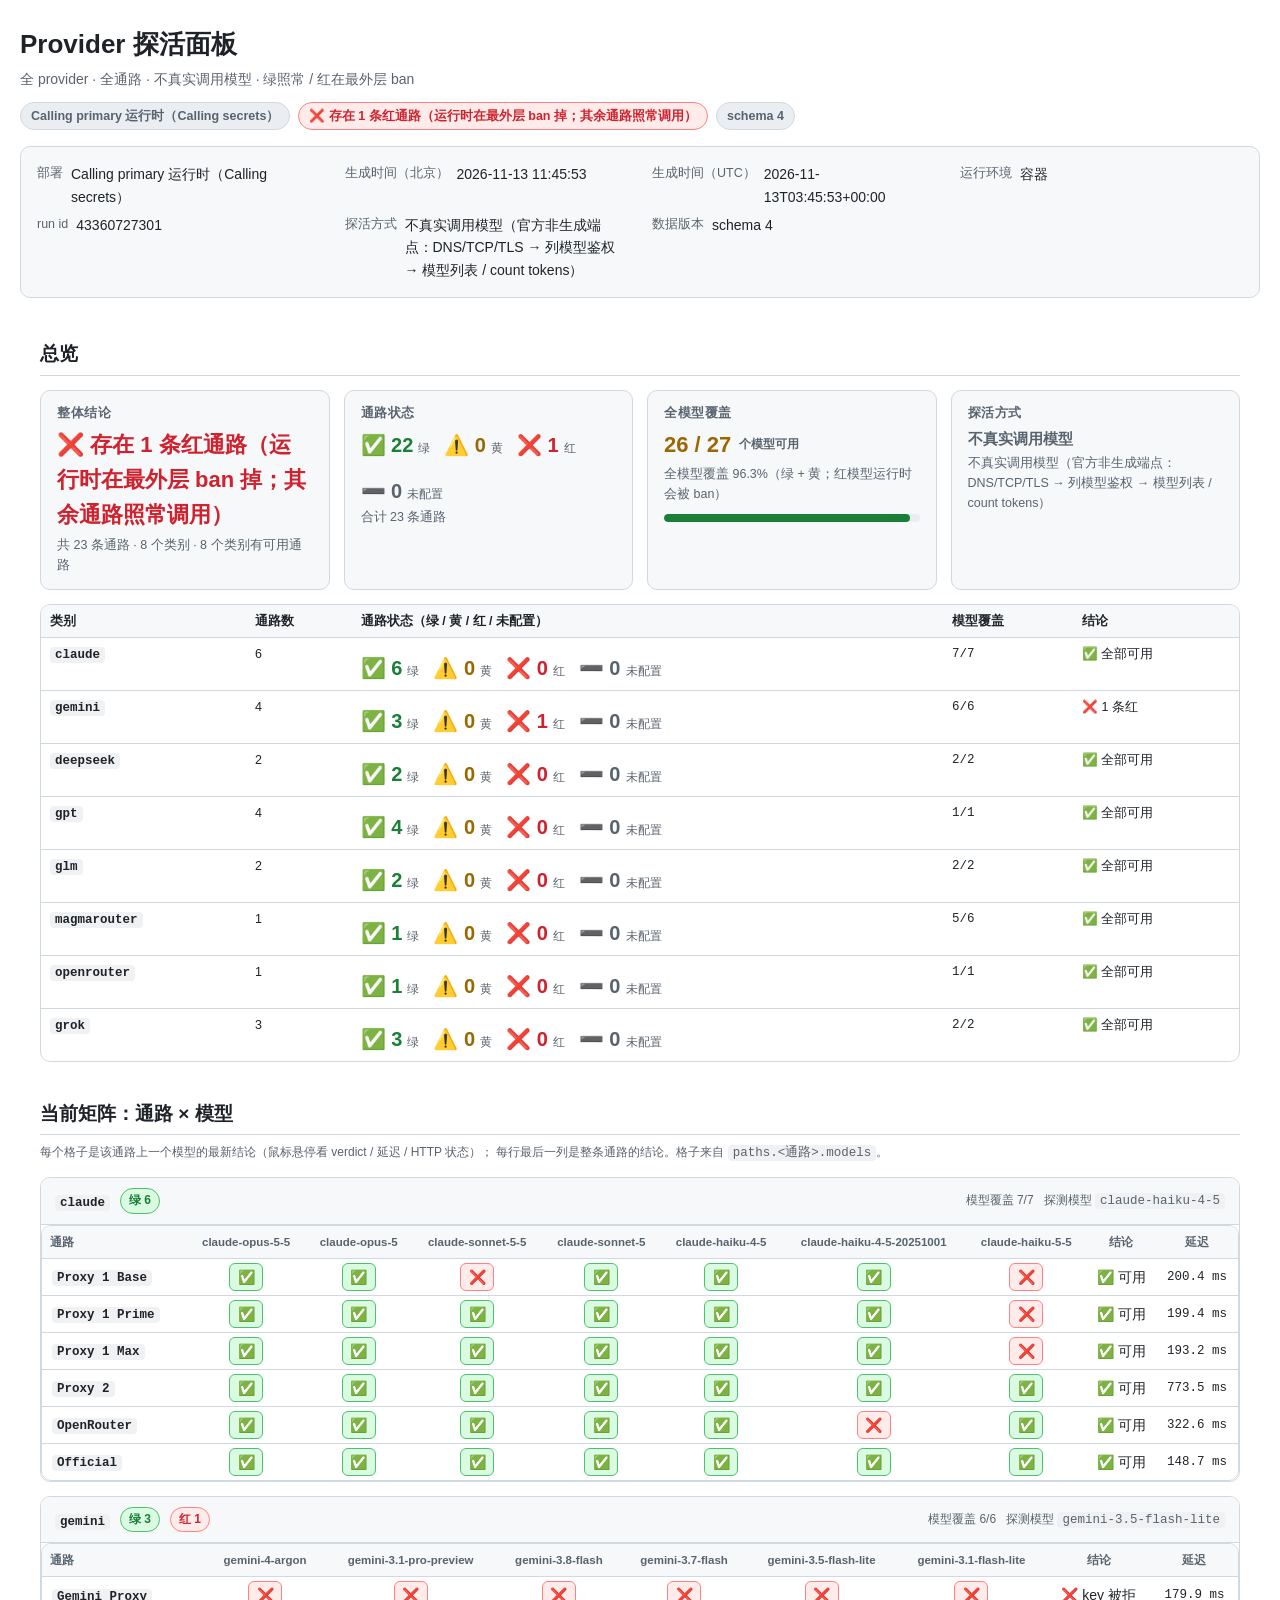
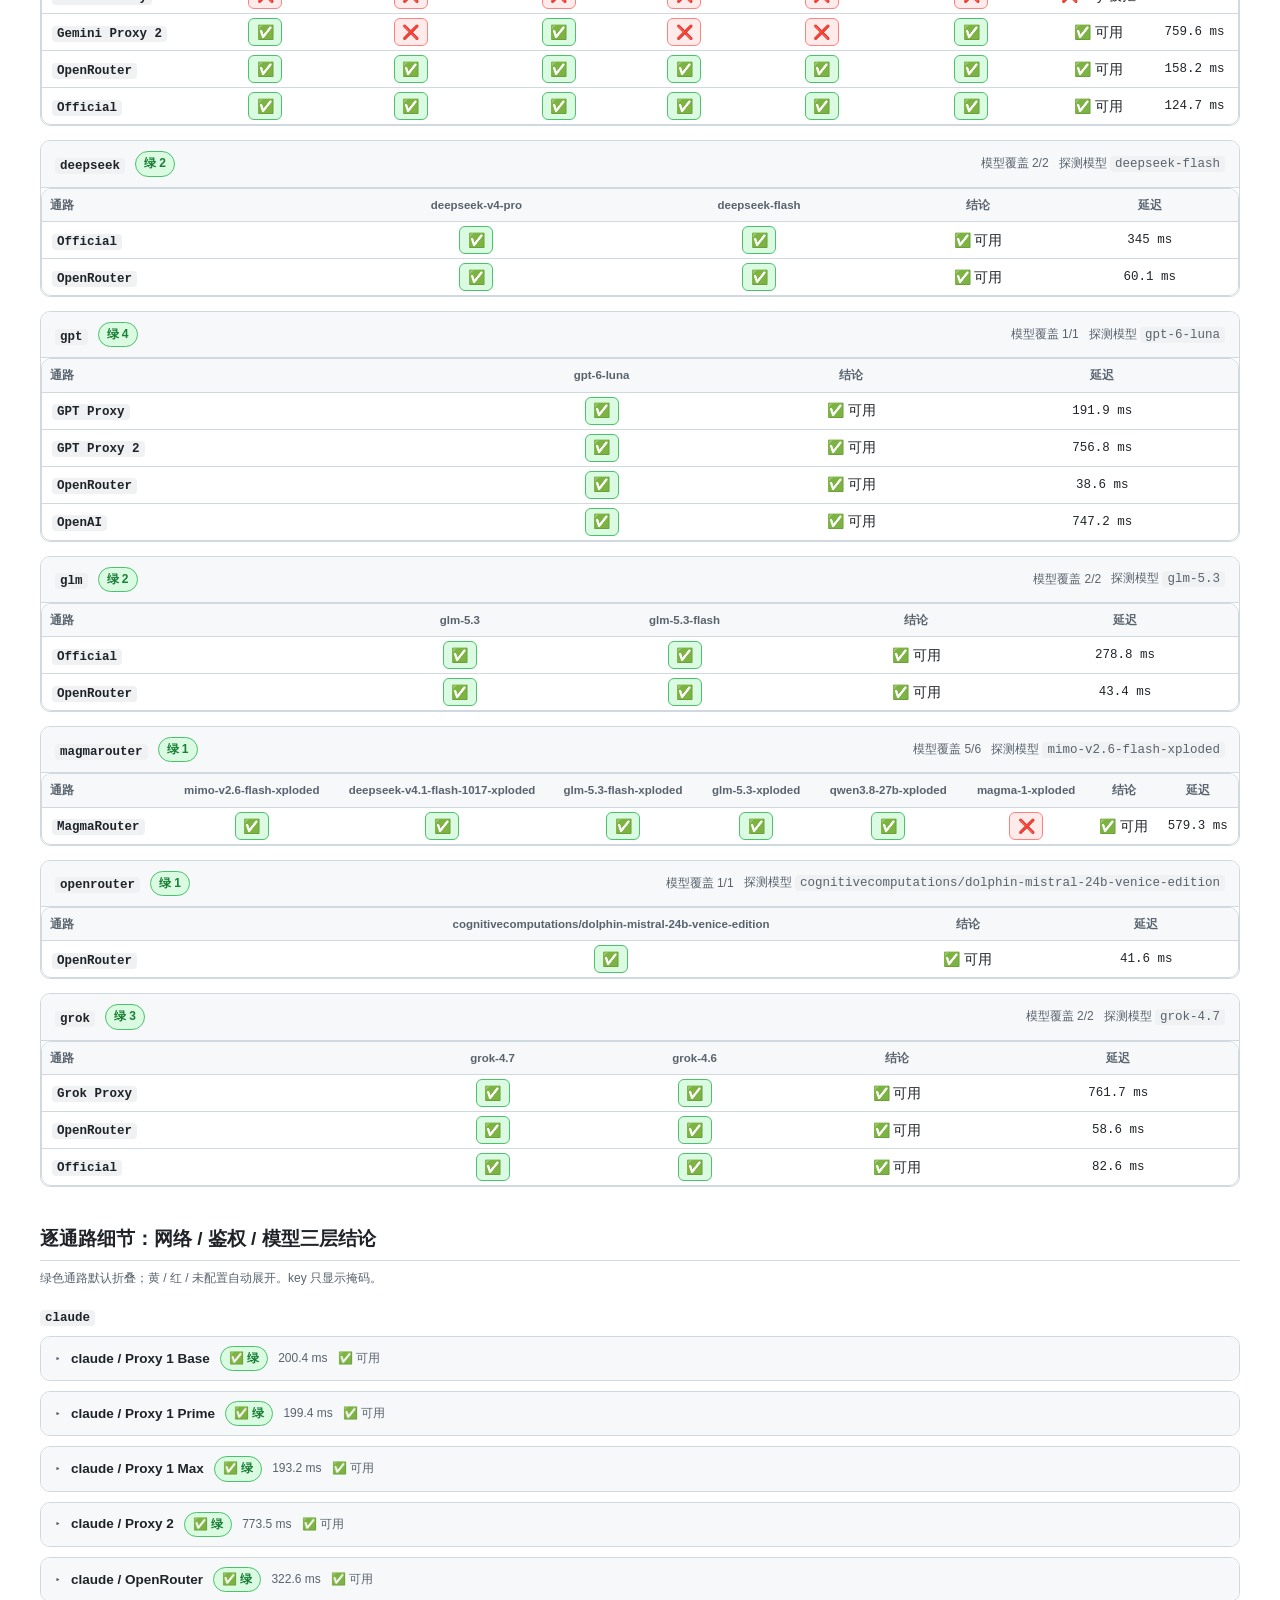
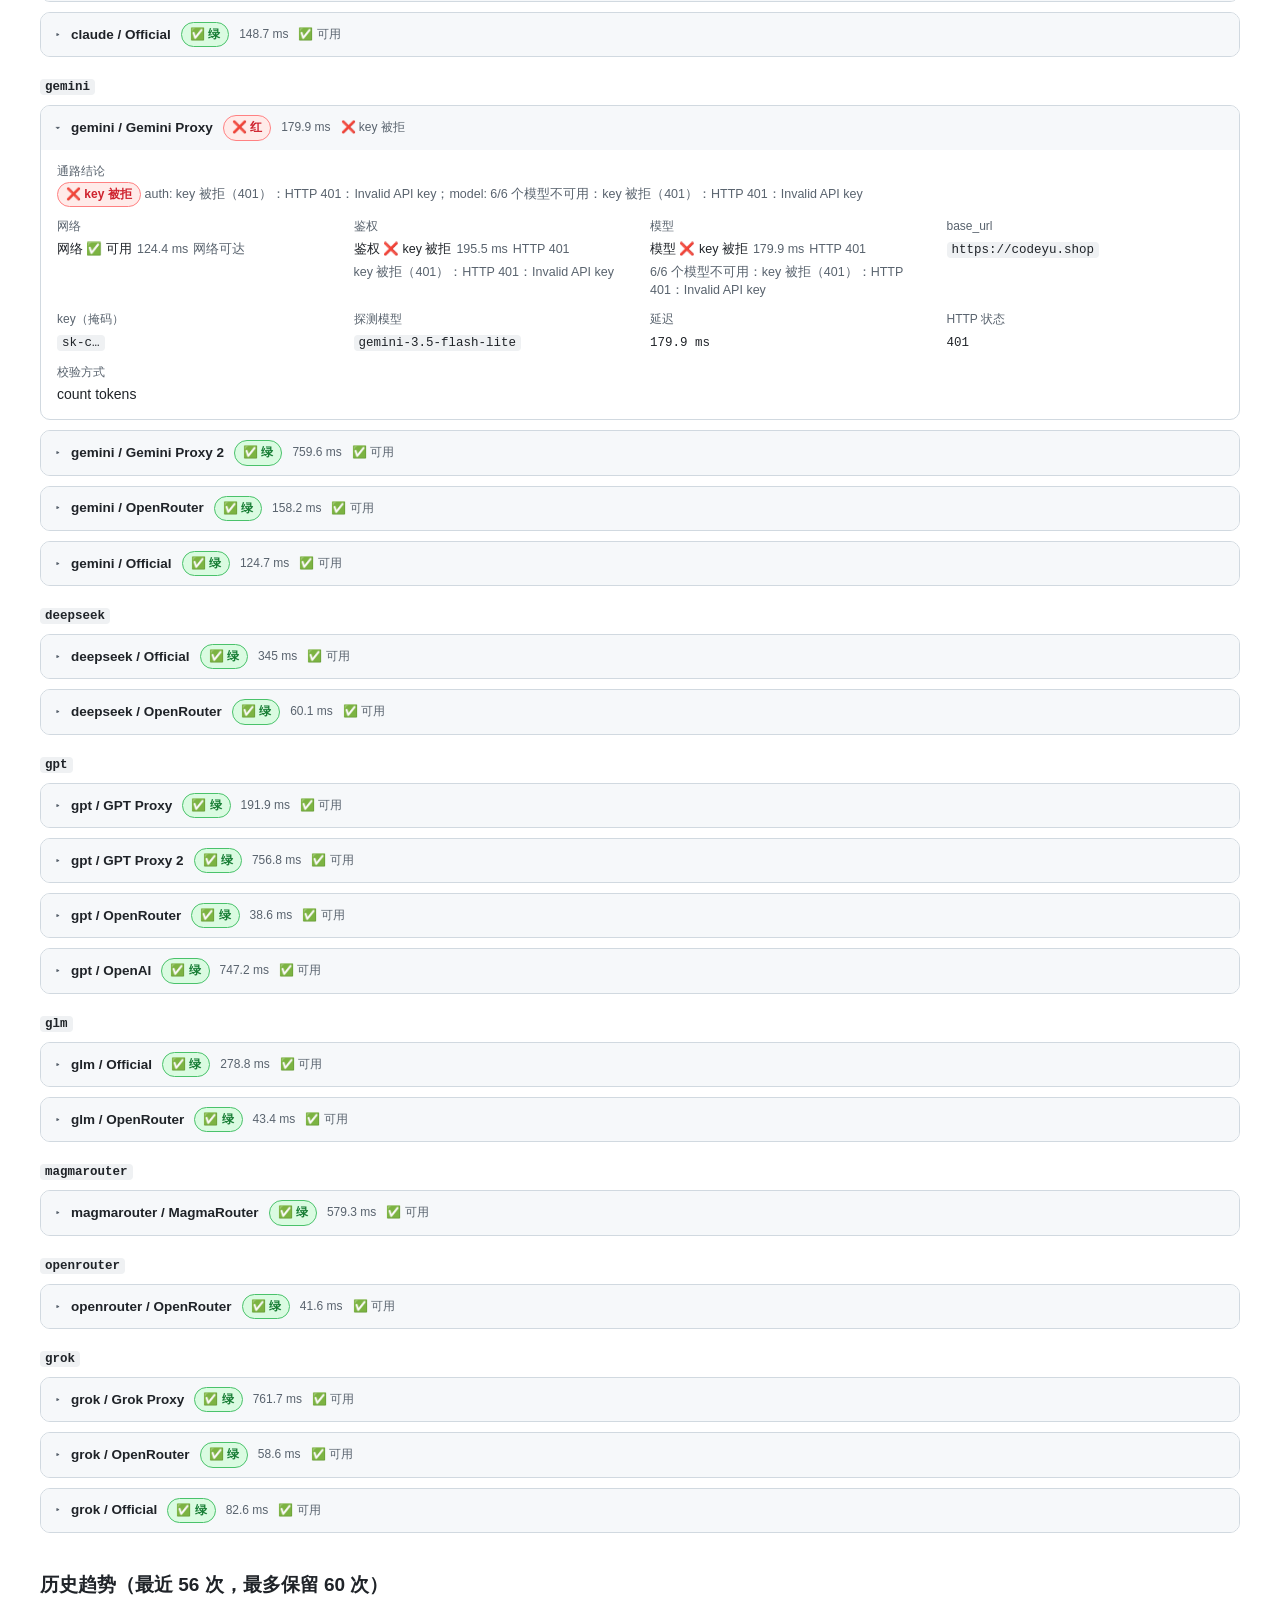
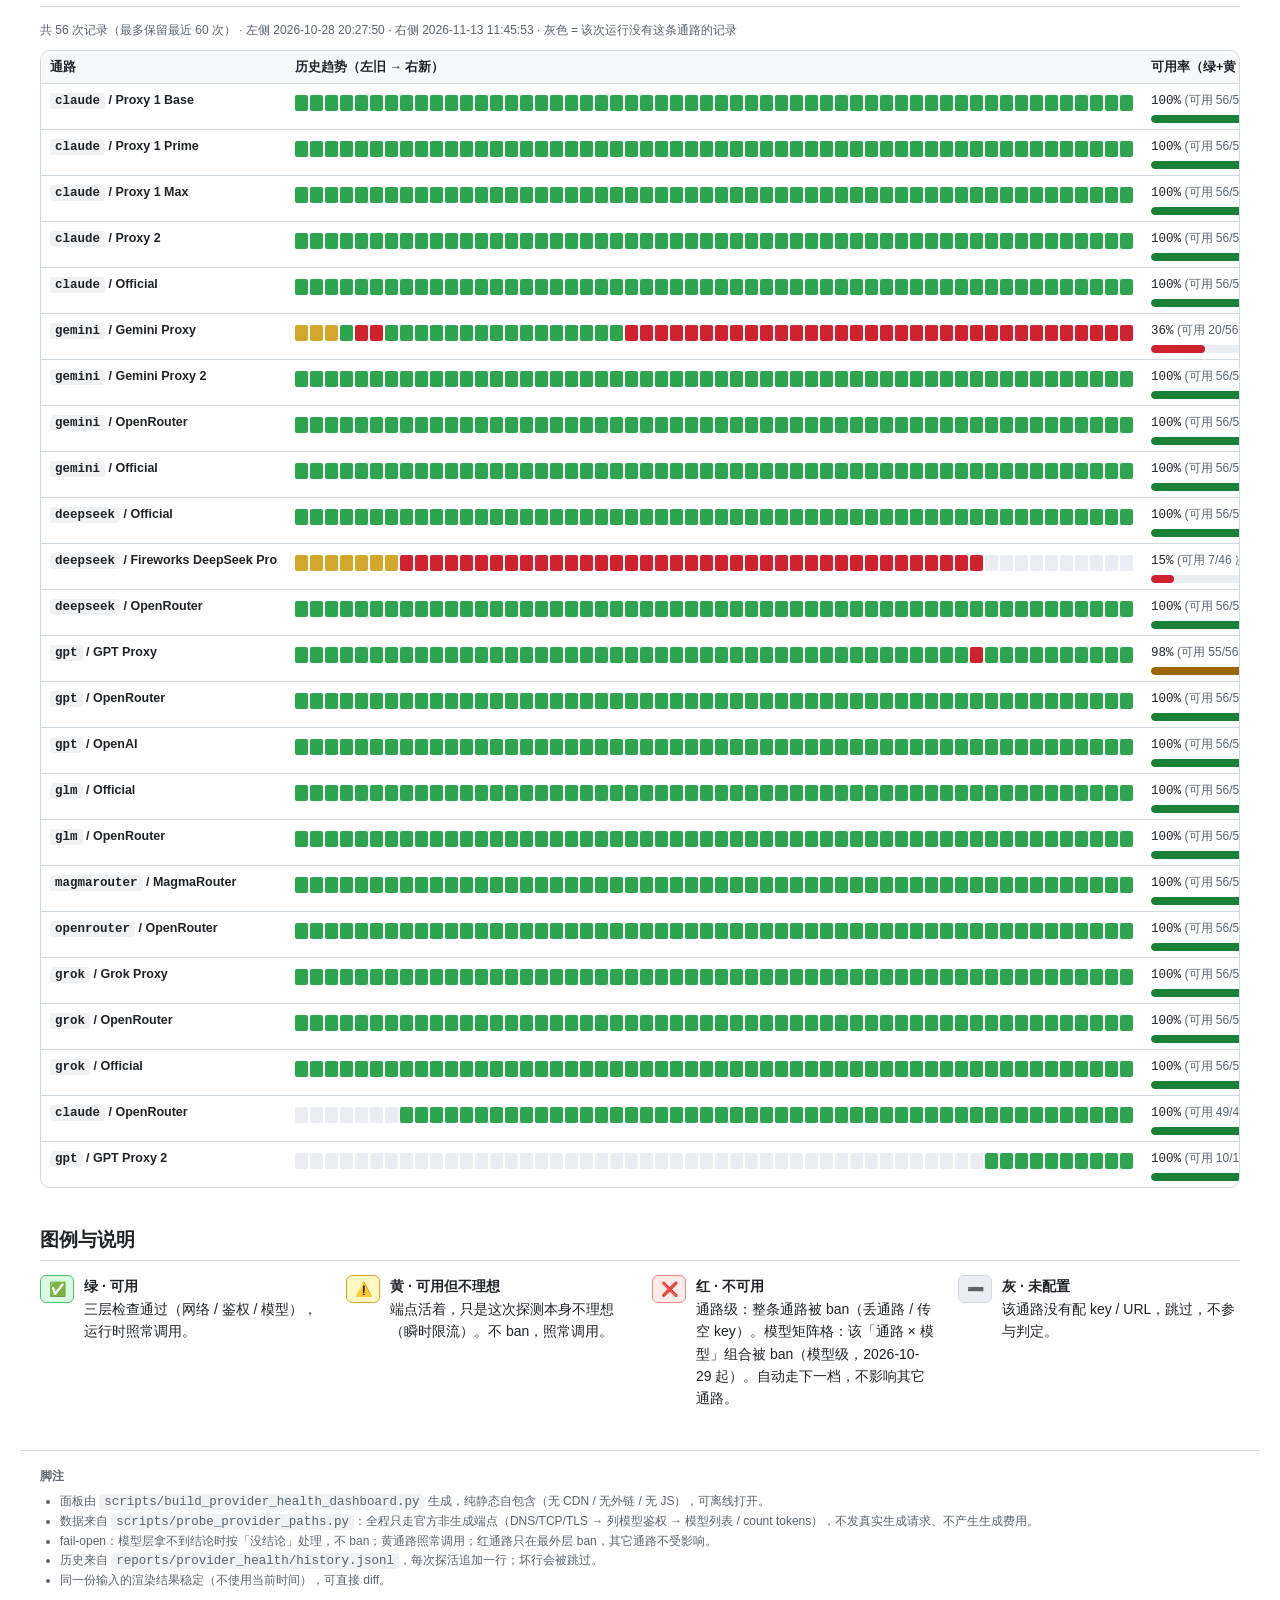
==== commit dda308b7: "Calling 探活：2026-11-13 11:46 北京时间（[official_non_call] claude:绿6/6 gemini:绿3/4 deepseek:绿2/2 gpt:绿4/4 " ====
--- a/reports/provider_health/dashboard.html
+++ b/reports/provider_health/dashboard.html
@@ -195,7 +195,7 @@
     <h1>Provider 探活面板</h1>
     <p class="subtitle">全 provider · 全通路 · 不真实调用模型 · 绿照常 / 红在最外层 ban</p>
     <div class="badges"><span class="pill grey">Calling primary 运行时（Calling secrets）</span><span class="pill red">❌ 存在 1 条红通路（运行时在最外层 ban 掉；其余通路照常调用）</span><span class="pill grey">schema 4</span></div>
-    <dl class="meta-grid"><div><dt>部署</dt><dd>Calling primary 运行时（Calling secrets）</dd></div><div><dt>生成时间（北京）</dt><dd>2026-11-13 06:57:56</dd></div><div><dt>生成时间（UTC）</dt><dd>2026-11-12T22:57:56+00:00</dd></div><div><dt>运行环境</dt><dd>容器</dd></div><div><dt>run id</dt><dd>43324161603</dd></div><div><dt>探活方式</dt><dd>不真实调用模型（官方非生成端点：DNS/TCP/TLS → 列模型鉴权 → 模型列表 / count tokens）</dd></div><div><dt>数据版本</dt><dd>schema 4</dd></div></dl>
+    <dl class="meta-grid"><div><dt>部署</dt><dd>Calling primary 运行时（Calling secrets）</dd></div><div><dt>生成时间（北京）</dt><dd>2026-11-13 11:45:53</dd></div><div><dt>生成时间（UTC）</dt><dd>2026-11-13T03:45:53+00:00</dd></div><div><dt>运行环境</dt><dd>容器</dd></div><div><dt>run id</dt><dd>43360727301</dd></div><div><dt>探活方式</dt><dd>不真实调用模型（官方非生成端点：DNS/TCP/TLS → 列模型鉴权 → 模型列表 / count tokens）</dd></div><div><dt>数据版本</dt><dd>schema 4</dd></div></dl>
   </div>
 </header>
 <main>
@@ -215,538 +215,538 @@
 ✅ 可用
 模型在官方模型列表里（claude-opus-5-5）（只做非生成校验，不发真实调用）
 HTTP 200
-115.7 ms
+209.4 ms
 校验方式 模型列表">✅</span></td><td><span class="cell sev-green" title="claude/Proxy 1 Base · 模型 claude-opus-5
 ✅ 可用
 模型在官方模型列表里（claude-opus-5）（只做非生成校验，不发真实调用）
 HTTP 200
-115.7 ms
+209.4 ms
 校验方式 模型列表">✅</span></td><td><span class="cell sev-red" title="claude/Proxy 1 Base · 模型 claude-sonnet-5-5
 ❌ 模型不可用（模型级 ban）
 模型不可用（404）：HTTP 404：Model &quot;claude-sonnet-5-5&quot; is not supported by any configured account in this group
 HTTP 404
-130.2 ms
+200.4 ms
 校验方式 count tokens">❌</span></td><td><span class="cell sev-green" title="claude/Proxy 1 Base · 模型 claude-sonnet-5
 ✅ 可用
 模型在官方模型列表里（claude-sonnet-5）（只做非生成校验，不发真实调用）
 HTTP 200
-115.7 ms
+209.4 ms
 校验方式 模型列表">✅</span></td><td><span class="cell sev-green" title="claude/Proxy 1 Base · 模型 claude-haiku-4-5
 ✅ 可用
 模型在官方模型列表里（claude-haiku-4-5）（只做非生成校验，不发真实调用）
 HTTP 200
-115.7 ms
+209.4 ms
 校验方式 模型列表">✅</span></td><td><span class="cell sev-green" title="claude/Proxy 1 Base · 模型 claude-haiku-4-5-20251001
 ✅ 可用
 模型在官方模型列表里（claude-haiku-4-5-20251001）（只做非生成校验，不发真实调用）
 HTTP 200
-115.7 ms
+209.4 ms
 校验方式 模型列表">✅</span></td><td><span class="cell sev-red" title="claude/Proxy 1 Base · 模型 claude-haiku-5-5
 ❌ 模型不可用（模型级 ban）
 模型不可用（404）：HTTP 404：Model &quot;claude-haiku-5-5&quot; is not supported by any configured account in this group
 HTTP 404
-146 ms
+204 ms
 校验方式 count tokens">❌</span></td><td><span title="✅ 可用
 三层检查均通过
 HTTP 200
-115.7 ms">✅ 可用</span></td><td class="mono">115.7 ms</td></tr><tr><td class="path-col"><code>Proxy 1 Prime</code></td><td><span class="cell sev-green" title="claude/Proxy 1 Prime · 模型 claude-opus-5-5
+200.4 ms">✅ 可用</span></td><td class="mono">200.4 ms</td></tr><tr><td class="path-col"><code>Proxy 1 Prime</code></td><td><span class="cell sev-green" title="claude/Proxy 1 Prime · 模型 claude-opus-5-5
 ✅ 可用
 模型在官方模型列表里（claude-opus-5-5）（只做非生成校验，不发真实调用）
 HTTP 200
-115.7 ms
+199.4 ms
 校验方式 模型列表">✅</span></td><td><span class="cell sev-green" title="claude/Proxy 1 Prime · 模型 claude-opus-5
 ✅ 可用
 模型在官方模型列表里（claude-opus-5）（只做非生成校验，不发真实调用）
 HTTP 200
-115.7 ms
+199.4 ms
 校验方式 模型列表">✅</span></td><td><span class="cell sev-green" title="claude/Proxy 1 Prime · 模型 claude-sonnet-5-5
 ✅ 可用
 模型在官方模型列表里（claude-sonnet-5-5）（只做非生成校验，不发真实调用）
 HTTP 200
-115.7 ms
+199.4 ms
 校验方式 模型列表">✅</span></td><td><span class="cell sev-green" title="claude/Proxy 1 Prime · 模型 claude-sonnet-5
 ✅ 可用
 模型在官方模型列表里（claude-sonnet-5）（只做非生成校验，不发真实调用）
 HTTP 200
-115.7 ms
+199.4 ms
 校验方式 模型列表">✅</span></td><td><span class="cell sev-green" title="claude/Proxy 1 Prime · 模型 claude-haiku-4-5
 ✅ 可用
-模型在官方模型列表里（claude-haiku-4-5）（只做非生成校验，不发真实调用）
-HTTP 200
-115.7 ms
+模型在官方模型列表里（claude-haiku-4-5-20251001）（只做非生成校验，不发真实调用）
+HTTP 200
+199.4 ms
 校验方式 模型列表">✅</span></td><td><span class="cell sev-green" title="claude/Proxy 1 Prime · 模型 claude-haiku-4-5-20251001
 ✅ 可用
 模型在官方模型列表里（claude-haiku-4-5-20251001）（只做非生成校验，不发真实调用）
 HTTP 200
-115.7 ms
+199.4 ms
 校验方式 模型列表">✅</span></td><td><span class="cell sev-red" title="claude/Proxy 1 Prime · 模型 claude-haiku-5-5
 ❌ 模型不可用（模型级 ban）
 模型不可用（404）：HTTP 404：Model &quot;claude-haiku-5-5&quot; is not supported by any configured account in this group
 HTTP 404
-111.8 ms
+213.9 ms
 校验方式 count tokens">❌</span></td><td><span title="✅ 可用
 三层检查均通过
 HTTP 200
-111.8 ms">✅ 可用</span></td><td class="mono">111.8 ms</td></tr><tr><td class="path-col"><code>Proxy 1 Max</code></td><td><span class="cell sev-green" title="claude/Proxy 1 Max · 模型 claude-opus-5-5
+199.4 ms">✅ 可用</span></td><td class="mono">199.4 ms</td></tr><tr><td class="path-col"><code>Proxy 1 Max</code></td><td><span class="cell sev-green" title="claude/Proxy 1 Max · 模型 claude-opus-5-5
 ✅ 可用
 模型在官方模型列表里（claude-opus-5-5）（只做非生成校验，不发真实调用）
 HTTP 200
-138.6 ms
+193.2 ms
 校验方式 模型列表">✅</span></td><td><span class="cell sev-green" title="claude/Proxy 1 Max · 模型 claude-opus-5
 ✅ 可用
 模型在官方模型列表里（claude-opus-5）（只做非生成校验，不发真实调用）
 HTTP 200
-138.6 ms
+193.2 ms
 校验方式 模型列表">✅</span></td><td><span class="cell sev-green" title="claude/Proxy 1 Max · 模型 claude-sonnet-5-5
 ✅ 可用
 模型在官方模型列表里（claude-sonnet-5-5）（只做非生成校验，不发真实调用）
 HTTP 200
-138.6 ms
+193.2 ms
 校验方式 模型列表">✅</span></td><td><span class="cell sev-green" title="claude/Proxy 1 Max · 模型 claude-sonnet-5
 ✅ 可用
 模型在官方模型列表里（claude-sonnet-5）（只做非生成校验，不发真实调用）
 HTTP 200
-138.6 ms
+193.2 ms
 校验方式 模型列表">✅</span></td><td><span class="cell sev-green" title="claude/Proxy 1 Max · 模型 claude-haiku-4-5
 ✅ 可用
-模型在官方模型列表里（claude-haiku-4-5）（只做非生成校验，不发真实调用）
-HTTP 200
-138.6 ms
+模型在官方模型列表里（claude-haiku-4-5-20251001）（只做非生成校验，不发真实调用）
+HTTP 200
+193.2 ms
 校验方式 模型列表">✅</span></td><td><span class="cell sev-green" title="claude/Proxy 1 Max · 模型 claude-haiku-4-5-20251001
 ✅ 可用
 模型在官方模型列表里（claude-haiku-4-5-20251001）（只做非生成校验，不发真实调用）
 HTTP 200
-138.6 ms
+193.2 ms
 校验方式 模型列表">✅</span></td><td><span class="cell sev-red" title="claude/Proxy 1 Max · 模型 claude-haiku-5-5
 ❌ 模型不可用（模型级 ban）
 模型不可用（404）：HTTP 404：Model &quot;claude-haiku-5-5&quot; is not supported by any configured account in this group
 HTTP 404
-112.5 ms
+209.5 ms
 校验方式 count tokens">❌</span></td><td><span title="✅ 可用
 三层检查均通过
 HTTP 200
-112.5 ms">✅ 可用</span></td><td class="mono">112.5 ms</td></tr><tr><td class="path-col"><code>Proxy 2</code></td><td><span class="cell sev-green" title="claude/Proxy 2 · 模型 claude-opus-5-5
+193.2 ms">✅ 可用</span></td><td class="mono">193.2 ms</td></tr><tr><td class="path-col"><code>Proxy 2</code></td><td><span class="cell sev-green" title="claude/Proxy 2 · 模型 claude-opus-5-5
 ✅ 可用
 模型在官方模型列表里（claude-opus-5-5）（只做非生成校验，不发真实调用）
 HTTP 200
-16269 ms
+773.5 ms
 校验方式 模型列表">✅</span></td><td><span class="cell sev-green" title="claude/Proxy 2 · 模型 claude-opus-5
 ✅ 可用
 模型在官方模型列表里（claude-opus-5）（只做非生成校验，不发真实调用）
 HTTP 200
-16269 ms
+773.5 ms
 校验方式 模型列表">✅</span></td><td><span class="cell sev-green" title="claude/Proxy 2 · 模型 claude-sonnet-5-5
 ✅ 可用
 模型在官方模型列表里（claude-sonnet-5-5）（只做非生成校验，不发真实调用）
 HTTP 200
-16269 ms
+773.5 ms
 校验方式 模型列表">✅</span></td><td><span class="cell sev-green" title="claude/Proxy 2 · 模型 claude-sonnet-5
 ✅ 可用
 模型在官方模型列表里（claude-sonnet-5）（只做非生成校验，不发真实调用）
 HTTP 200
-16269 ms
+773.5 ms
 校验方式 模型列表">✅</span></td><td><span class="cell sev-green" title="claude/Proxy 2 · 模型 claude-haiku-4-5
 ✅ 可用
 模型在官方模型列表里（claude-haiku-4-5）（只做非生成校验，不发真实调用）
 HTTP 200
-16269 ms
+773.5 ms
 校验方式 模型列表">✅</span></td><td><span class="cell sev-green" title="claude/Proxy 2 · 模型 claude-haiku-4-5-20251001
 ✅ 可用
 模型在官方模型列表里（claude-haiku-4-5-20251001）（只做非生成校验，不发真实调用）
 HTTP 200
-16269 ms
+773.5 ms
 校验方式 模型列表">✅</span></td><td><span class="cell sev-green" title="claude/Proxy 2 · 模型 claude-haiku-5-5
 ✅ 可用
 模型在官方模型列表里（claude-haiku-5-5）（只做非生成校验，不发真实调用）
 HTTP 200
-16269 ms
-校验方式 模型列表">✅</span></td><td><span title="✅ 可用
-三层检查均通过
-HTTP 200
-16269 ms">✅ 可用</span></td><td class="mono">16269 ms</td></tr><tr><td class="path-col"><code>OpenRouter</code></td><td><span class="cell sev-green" title="claude/OpenRouter · 模型 claude-opus-5-5
+773.5 ms
+校验方式 模型列表">✅</span></td><td><span title="✅ 可用
+三层检查均通过
+HTTP 200
+773.5 ms">✅ 可用</span></td><td class="mono">773.5 ms</td></tr><tr><td class="path-col"><code>OpenRouter</code></td><td><span class="cell sev-green" title="claude/OpenRouter · 模型 claude-opus-5-5
 ✅ 可用
 模型在官方模型列表里（anthropic/claude-opus-5.5）（只做非生成校验，不发真实调用）
 HTTP 200
-409.3 ms
+322.6 ms
 校验方式 模型列表">✅</span></td><td><span class="cell sev-green" title="claude/OpenRouter · 模型 claude-opus-5
 ✅ 可用
 模型在官方模型列表里（anthropic/claude-opus-5）（只做非生成校验，不发真实调用）
 HTTP 200
-409.3 ms
+322.6 ms
 校验方式 模型列表">✅</span></td><td><span class="cell sev-green" title="claude/OpenRouter · 模型 claude-sonnet-5-5
 ✅ 可用
 模型在官方模型列表里（anthropic/claude-sonnet-5.5）（只做非生成校验，不发真实调用）
 HTTP 200
-409.3 ms
+322.6 ms
 校验方式 模型列表">✅</span></td><td><span class="cell sev-green" title="claude/OpenRouter · 模型 claude-sonnet-5
 ✅ 可用
 模型在官方模型列表里（anthropic/claude-sonnet-5）（只做非生成校验，不发真实调用）
 HTTP 200
-409.3 ms
+322.6 ms
 校验方式 模型列表">✅</span></td><td><span class="cell sev-green" title="claude/OpenRouter · 模型 claude-haiku-4-5
 ✅ 可用
 模型在官方模型列表里（anthropic/claude-haiku-4.5）（只做非生成校验，不发真实调用）
 HTTP 200
-409.3 ms
+322.6 ms
 校验方式 模型列表">✅</span></td><td><span class="cell sev-red" title="claude/OpenRouter · 模型 claude-haiku-4-5-20251001
 ❌ 模型不可用（模型级 ban）
 模型不在该通路的模型列表里（探测 anthropic/claude-haiku-4-5-20251001，列表 439 个）（只做非生成校验，不发真实调用）；该「通路×模型」组合按红处理，运行时模型级 ban
 HTTP 200
-409.3 ms
+322.6 ms
 校验方式 模型列表">❌</span></td><td><span class="cell sev-green" title="claude/OpenRouter · 模型 claude-haiku-5-5
 ✅ 可用
 模型在官方模型列表里（anthropic/claude-haiku-5.5）（只做非生成校验，不发真实调用）
 HTTP 200
-409.3 ms
-校验方式 模型列表">✅</span></td><td><span title="✅ 可用
-三层检查均通过
-HTTP 200
-409.3 ms">✅ 可用</span></td><td class="mono">409.3 ms</td></tr><tr><td class="path-col"><code>Official</code></td><td><span class="cell sev-green" title="claude/Official · 模型 claude-opus-5-5
+322.6 ms
+校验方式 模型列表">✅</span></td><td><span title="✅ 可用
+三层检查均通过
+HTTP 200
+322.6 ms">✅ 可用</span></td><td class="mono">322.6 ms</td></tr><tr><td class="path-col"><code>Official</code></td><td><span class="cell sev-green" title="claude/Official · 模型 claude-opus-5-5
 ✅ 可用
 模型在官方模型列表里（claude-opus-5-5）（只做非生成校验，不发真实调用）
 HTTP 200
-226 ms
+148.7 ms
 校验方式 模型列表">✅</span></td><td><span class="cell sev-green" title="claude/Official · 模型 claude-opus-5
 ✅ 可用
 模型在官方模型列表里（claude-opus-5）（只做非生成校验，不发真实调用）
 HTTP 200
-226 ms
+148.7 ms
 校验方式 模型列表">✅</span></td><td><span class="cell sev-green" title="claude/Official · 模型 claude-sonnet-5-5
 ✅ 可用
 模型在官方模型列表里（claude-sonnet-5-5）（只做非生成校验，不发真实调用）
 HTTP 200
-226 ms
+148.7 ms
 校验方式 模型列表">✅</span></td><td><span class="cell sev-green" title="claude/Official · 模型 claude-sonnet-5
 ✅ 可用
 模型在官方模型列表里（claude-sonnet-5）（只做非生成校验，不发真实调用）
 HTTP 200
-226 ms
+148.7 ms
 校验方式 模型列表">✅</span></td><td><span class="cell sev-green" title="claude/Official · 模型 claude-haiku-4-5
 ✅ 可用
 模型在官方模型列表里（claude-haiku-4-5-20251001）（只做非生成校验，不发真实调用）
 HTTP 200
-226 ms
+148.7 ms
 校验方式 模型列表">✅</span></td><td><span class="cell sev-green" title="claude/Official · 模型 claude-haiku-4-5-20251001
 ✅ 可用
 模型在官方模型列表里（claude-haiku-4-5-20251001）（只做非生成校验，不发真实调用）
 HTTP 200
-226 ms
+148.7 ms
 校验方式 模型列表">✅</span></td><td><span class="cell sev-green" title="claude/Official · 模型 claude-haiku-5-5
 ✅ 可用
 模型在官方模型列表里（claude-haiku-5-5）（只做非生成校验，不发真实调用）
 HTTP 200
-226 ms
-校验方式 模型列表">✅</span></td><td><span title="✅ 可用
-三层检查均通过
-HTTP 200
-226 ms">✅ 可用</span></td><td class="mono">226 ms</td></tr></tbody></table></div></section><section class="provider-card"><div class="provider-head"><span class="name"><code>gemini</code></span><span class="badge green">绿 3</span><span class="badge red">红 1</span><span class="spacer"></span><span class="small muted">模型覆盖 6/6</span><span class="small muted">探测模型 <code>gemini-3.5-flash-lite</code></span></div><div class="table-wrap"><table class="matrix"><thead><tr><th class="path-col">通路</th><th title="gemini-4-argon">gemini-4-argon</th><th title="gemini-3.1-pro-preview">gemini-3.1-pro-preview</th><th title="gemini-3.8-flash">gemini-3.8-flash</th><th title="gemini-3.7-flash">gemini-3.7-flash</th><th title="gemini-3.5-flash-lite">gemini-3.5-flash-lite</th><th title="gemini-3.1-flash-lite">gemini-3.1-flash-lite</th><th>结论</th><th>延迟</th></tr></thead><tbody><tr><td class="path-col"><code>Gemini Proxy</code></td><td><span class="cell sev-red" title="gemini/Gemini Proxy · 模型 gemini-4-argon
+148.7 ms
+校验方式 模型列表">✅</span></td><td><span title="✅ 可用
+三层检查均通过
+HTTP 200
+148.7 ms">✅ 可用</span></td><td class="mono">148.7 ms</td></tr></tbody></table></div></section><section class="provider-card"><div class="provider-head"><span class="name"><code>gemini</code></span><span class="badge green">绿 3</span><span class="badge red">红 1</span><span class="spacer"></span><span class="small muted">模型覆盖 6/6</span><span class="small muted">探测模型 <code>gemini-3.5-flash-lite</code></span></div><div class="table-wrap"><table class="matrix"><thead><tr><th class="path-col">通路</th><th title="gemini-4-argon">gemini-4-argon</th><th title="gemini-3.1-pro-preview">gemini-3.1-pro-preview</th><th title="gemini-3.8-flash">gemini-3.8-flash</th><th title="gemini-3.7-flash">gemini-3.7-flash</th><th title="gemini-3.5-flash-lite">gemini-3.5-flash-lite</th><th title="gemini-3.1-flash-lite">gemini-3.1-flash-lite</th><th>结论</th><th>延迟</th></tr></thead><tbody><tr><td class="path-col"><code>Gemini Proxy</code></td><td><span class="cell sev-red" title="gemini/Gemini Proxy · 模型 gemini-4-argon
 ❌ key 被拒
 key 被拒（401）：HTTP 401：Invalid API key
 HTTP 401
-103.8 ms
+182.9 ms
 校验方式 count tokens">❌</span></td><td><span class="cell sev-red" title="gemini/Gemini Proxy · 模型 gemini-3.1-pro-preview
 ❌ key 被拒
 key 被拒（401）：HTTP 401：Invalid API key
 HTTP 401
-105.2 ms
+181.3 ms
 校验方式 count tokens">❌</span></td><td><span class="cell sev-red" title="gemini/Gemini Proxy · 模型 gemini-3.8-flash
 ❌ key 被拒
 key 被拒（401）：HTTP 401：Invalid API key
 HTTP 401
-106.5 ms
+196 ms
 校验方式 count tokens">❌</span></td><td><span class="cell sev-red" title="gemini/Gemini Proxy · 模型 gemini-3.7-flash
 ❌ key 被拒
 key 被拒（401）：HTTP 401：Invalid API key
 HTTP 401
-124.7 ms
+182.4 ms
 校验方式 count tokens">❌</span></td><td><span class="cell sev-red" title="gemini/Gemini Proxy · 模型 gemini-3.5-flash-lite
 ❌ key 被拒
 key 被拒（401）：HTTP 401：Invalid API key
 HTTP 401
-106.7 ms
+179.9 ms
 校验方式 count tokens">❌</span></td><td><span class="cell sev-red" title="gemini/Gemini Proxy · 模型 gemini-3.1-flash-lite
 ❌ key 被拒
 key 被拒（401）：HTTP 401：Invalid API key
 HTTP 401
-105.5 ms
+180.7 ms
 校验方式 count tokens">❌</span></td><td><span title="❌ key 被拒
 auth: key 被拒（401）：HTTP 401：Invalid API key；model: 6/6 个模型不可用：key 被拒（401）：HTTP 401：Invalid API key
 HTTP 401
-103.8 ms">❌ key 被拒</span></td><td class="mono">103.8 ms</td></tr><tr><td class="path-col"><code>Gemini Proxy 2</code></td><td><span class="cell sev-green" title="gemini/Gemini Proxy 2 · 模型 gemini-4-argon
+179.9 ms">❌ key 被拒</span></td><td class="mono">179.9 ms</td></tr><tr><td class="path-col"><code>Gemini Proxy 2</code></td><td><span class="cell sev-green" title="gemini/Gemini Proxy 2 · 模型 gemini-4-argon
 ✅ 可用
 模型在官方模型列表里（gemini-4-argon）（只做非生成校验，不发真实调用）
 HTTP 200
-781.8 ms
+764.2 ms
 校验方式 模型列表">✅</span></td><td><span class="cell sev-red" title="gemini/Gemini Proxy 2 · 模型 gemini-3.1-pro-preview
 ❌ 模型不可用（模型级 ban）
 模型不在该通路的模型列表里（探测 gemini-3.1-pro-preview，列表 6 个）（只做非生成校验，不发真实调用）；该「通路×模型」组合按红处理，运行时模型级 ban
 HTTP 404
-633.1 ms
+778 ms
 校验方式 count tokens">❌</span></td><td><span class="cell sev-green" title="gemini/Gemini Proxy 2 · 模型 gemini-3.8-flash
 ✅ 可用
 模型在官方模型列表里（gemini-3.8-flash）（只做非生成校验，不发真实调用）
 HTTP 200
-781.8 ms
+764.2 ms
 校验方式 模型列表">✅</span></td><td><span class="cell sev-red" title="gemini/Gemini Proxy 2 · 模型 gemini-3.7-flash
 ❌ 模型不可用（模型级 ban）
 模型不在该通路的模型列表里（探测 gemini-3.7-flash，列表 6 个）（只做非生成校验，不发真实调用）；该「通路×模型」组合按红处理，运行时模型级 ban
 HTTP 404
-647.5 ms
+772.7 ms
 校验方式 count tokens">❌</span></td><td><span class="cell sev-red" title="gemini/Gemini Proxy 2 · 模型 gemini-3.5-flash-lite
 ❌ 模型不可用（模型级 ban）
 模型不在该通路的模型列表里（探测 gemini-3.5-flash-lite，列表 6 个）（只做非生成校验，不发真实调用）；该「通路×模型」组合按红处理，运行时模型级 ban
 HTTP 404
-618.3 ms
+759.6 ms
 校验方式 count tokens">❌</span></td><td><span class="cell sev-green" title="gemini/Gemini Proxy 2 · 模型 gemini-3.1-flash-lite
 ✅ 可用
 模型在官方模型列表里（gemini-3.1-flash-lite）（只做非生成校验，不发真实调用）
 HTTP 200
-781.8 ms
-校验方式 模型列表">✅</span></td><td><span title="✅ 可用
-三层检查均通过
-HTTP 200
-618.3 ms">✅ 可用</span></td><td class="mono">618.3 ms</td></tr><tr><td class="path-col"><code>OpenRouter</code></td><td><span class="cell sev-green" title="gemini/OpenRouter · 模型 gemini-4-argon
+764.2 ms
+校验方式 模型列表">✅</span></td><td><span title="✅ 可用
+三层检查均通过
+HTTP 200
+759.6 ms">✅ 可用</span></td><td class="mono">759.6 ms</td></tr><tr><td class="path-col"><code>OpenRouter</code></td><td><span class="cell sev-green" title="gemini/OpenRouter · 模型 gemini-4-argon
 ✅ 可用
 模型在官方模型列表里（google/gemini-4-argon）（只做非生成校验，不发真实调用）
 HTTP 200
-87.8 ms
+158.2 ms
 校验方式 模型列表">✅</span></td><td><span class="cell sev-green" title="gemini/OpenRouter · 模型 gemini-3.1-pro-preview
 ✅ 可用
 模型在官方模型列表里（google/gemini-3.1-pro-preview）（只做非生成校验，不发真实调用）
 HTTP 200
-87.8 ms
+158.2 ms
 校验方式 模型列表">✅</span></td><td><span class="cell sev-green" title="gemini/OpenRouter · 模型 gemini-3.8-flash
 ✅ 可用
 模型在官方模型列表里（google/gemini-3.8-flash）（只做非生成校验，不发真实调用）
 HTTP 200
-87.8 ms
+158.2 ms
 校验方式 模型列表">✅</span></td><td><span class="cell sev-green" title="gemini/OpenRouter · 模型 gemini-3.7-flash
 ✅ 可用
 模型在官方模型列表里（google/gemini-3.7-flash）（只做非生成校验，不发真实调用）
 HTTP 200
-87.8 ms
+158.2 ms
 校验方式 模型列表">✅</span></td><td><span class="cell sev-green" title="gemini/OpenRouter · 模型 gemini-3.5-flash-lite
 ✅ 可用
 模型在官方模型列表里（google/gemini-3.5-flash-lite）（只做非生成校验，不发真实调用）
 HTTP 200
-87.8 ms
+158.2 ms
 校验方式 模型列表">✅</span></td><td><span class="cell sev-green" title="gemini/OpenRouter · 模型 gemini-3.1-flash-lite
 ✅ 可用
 模型在官方模型列表里（google/gemini-3.1-flash-lite）（只做非生成校验，不发真实调用）
 HTTP 200
-87.8 ms
-校验方式 模型列表">✅</span></td><td><span title="✅ 可用
-三层检查均通过
-HTTP 200
-87.8 ms">✅ 可用</span></td><td class="mono">87.8 ms</td></tr><tr><td class="path-col"><code>Official</code></td><td><span class="cell sev-green" title="gemini/Official · 模型 gemini-4-argon
+158.2 ms
+校验方式 模型列表">✅</span></td><td><span title="✅ 可用
+三层检查均通过
+HTTP 200
+158.2 ms">✅ 可用</span></td><td class="mono">158.2 ms</td></tr><tr><td class="path-col"><code>Official</code></td><td><span class="cell sev-green" title="gemini/Official · 模型 gemini-4-argon
 ✅ 可用
 模型在官方模型列表里（gemini-4-argon）（只做非生成校验，不发真实调用）
 HTTP 200
-109.4 ms
+124.7 ms
 校验方式 模型列表">✅</span></td><td><span class="cell sev-green" title="gemini/Official · 模型 gemini-3.1-pro-preview
 ✅ 可用
 模型在官方模型列表里（gemini-3.1-pro-preview）（只做非生成校验，不发真实调用）
 HTTP 200
-109.4 ms
+124.7 ms
 校验方式 模型列表">✅</span></td><td><span class="cell sev-green" title="gemini/Official · 模型 gemini-3.8-flash
 ✅ 可用
 模型在官方模型列表里（gemini-3.8-flash）（只做非生成校验，不发真实调用）
 HTTP 200
-109.4 ms
+124.7 ms
 校验方式 模型列表">✅</span></td><td><span class="cell sev-green" title="gemini/Official · 模型 gemini-3.7-flash
 ✅ 可用
 模型在官方模型列表里（gemini-3.7-flash）（只做非生成校验，不发真实调用）
 HTTP 200
-109.4 ms
+124.7 ms
 校验方式 模型列表">✅</span></td><td><span class="cell sev-green" title="gemini/Official · 模型 gemini-3.5-flash-lite
 ✅ 可用
 模型在官方模型列表里（gemini-3.5-flash-lite）（只做非生成校验，不发真实调用）
 HTTP 200
-109.4 ms
+124.7 ms
 校验方式 模型列表">✅</span></td><td><span class="cell sev-green" title="gemini/Official · 模型 gemini-3.1-flash-lite
 ✅ 可用
 模型在官方模型列表里（gemini-3.1-flash-lite）（只做非生成校验，不发真实调用）
 HTTP 200
-109.4 ms
-校验方式 模型列表">✅</span></td><td><span title="✅ 可用
-三层检查均通过
-HTTP 200
-109.4 ms">✅ 可用</span></td><td class="mono">109.4 ms</td></tr></tbody></table></div></section><section class="provider-card"><div class="provider-head"><span class="name"><code>deepseek</code></span><span class="badge green">绿 2</span><span class="spacer"></span><span class="small muted">模型覆盖 2/2</span><span class="small muted">探测模型 <code>deepseek-flash</code></span></div><div class="table-wrap"><table class="matrix"><thead><tr><th class="path-col">通路</th><th title="deepseek-v4-pro">deepseek-v4-pro</th><th title="deepseek-flash">deepseek-flash</th><th>结论</th><th>延迟</th></tr></thead><tbody><tr><td class="path-col"><code>Official</code></td><td><span class="cell sev-green" title="deepseek/Official · 模型 deepseek-v4-pro
+124.7 ms
+校验方式 模型列表">✅</span></td><td><span title="✅ 可用
+三层检查均通过
+HTTP 200
+124.7 ms">✅ 可用</span></td><td class="mono">124.7 ms</td></tr></tbody></table></div></section><section class="provider-card"><div class="provider-head"><span class="name"><code>deepseek</code></span><span class="badge green">绿 2</span><span class="spacer"></span><span class="small muted">模型覆盖 2/2</span><span class="small muted">探测模型 <code>deepseek-flash</code></span></div><div class="table-wrap"><table class="matrix"><thead><tr><th class="path-col">通路</th><th title="deepseek-v4-pro">deepseek-v4-pro</th><th title="deepseek-flash">deepseek-flash</th><th>结论</th><th>延迟</th></tr></thead><tbody><tr><td class="path-col"><code>Official</code></td><td><span class="cell sev-green" title="deepseek/Official · 模型 deepseek-v4-pro
 ✅ 可用
 模型在官方模型列表里（deepseek-v4-pro）（只做非生成校验，不发真实调用）
 HTTP 200
-319.1 ms
+345 ms
 校验方式 模型列表">✅</span></td><td><span class="cell sev-green" title="deepseek/Official · 模型 deepseek-flash
 ✅ 可用
 模型在官方模型列表里（deepseek-flash）（只做非生成校验，不发真实调用）
 HTTP 200
-319.1 ms
-校验方式 模型列表">✅</span></td><td><span title="✅ 可用
-三层检查均通过
-HTTP 200
-319.1 ms">✅ 可用</span></td><td class="mono">319.1 ms</td></tr><tr><td class="path-col"><code>OpenRouter</code></td><td><span class="cell sev-green" title="deepseek/OpenRouter · 模型 deepseek-v4-pro
+345 ms
+校验方式 模型列表">✅</span></td><td><span title="✅ 可用
+三层检查均通过
+HTTP 200
+345 ms">✅ 可用</span></td><td class="mono">345 ms</td></tr><tr><td class="path-col"><code>OpenRouter</code></td><td><span class="cell sev-green" title="deepseek/OpenRouter · 模型 deepseek-v4-pro
 ✅ 可用
 模型在官方模型列表里（deepseek/deepseek-v4-pro）（只做非生成校验，不发真实调用）
 HTTP 200
-84.1 ms
+60.1 ms
 校验方式 模型列表">✅</span></td><td><span class="cell sev-green" title="deepseek/OpenRouter · 模型 deepseek-flash
 ✅ 可用
 模型在官方模型列表里（deepseek/deepseek-v4.1-flash-1017）（只做非生成校验，不发真实调用）
 HTTP 200
-84.1 ms
-校验方式 模型列表">✅</span></td><td><span title="✅ 可用
-三层检查均通过
-HTTP 200
-84.1 ms">✅ 可用</span></td><td class="mono">84.1 ms</td></tr></tbody></table></div></section><section class="provider-card"><div class="provider-head"><span class="name"><code>gpt</code></span><span class="badge green">绿 4</span><span class="spacer"></span><span class="small muted">模型覆盖 1/1</span><span class="small muted">探测模型 <code>gpt-6-luna</code></span></div><div class="table-wrap"><table class="matrix"><thead><tr><th class="path-col">通路</th><th title="gpt-6-luna">gpt-6-luna</th><th>结论</th><th>延迟</th></tr></thead><tbody><tr><td class="path-col"><code>GPT Proxy</code></td><td><span class="cell sev-green" title="gpt/GPT Proxy · 模型 gpt-6-luna
+60.1 ms
+校验方式 模型列表">✅</span></td><td><span title="✅ 可用
+三层检查均通过
+HTTP 200
+60.1 ms">✅ 可用</span></td><td class="mono">60.1 ms</td></tr></tbody></table></div></section><section class="provider-card"><div class="provider-head"><span class="name"><code>gpt</code></span><span class="badge green">绿 4</span><span class="spacer"></span><span class="small muted">模型覆盖 1/1</span><span class="small muted">探测模型 <code>gpt-6-luna</code></span></div><div class="table-wrap"><table class="matrix"><thead><tr><th class="path-col">通路</th><th title="gpt-6-luna">gpt-6-luna</th><th>结论</th><th>延迟</th></tr></thead><tbody><tr><td class="path-col"><code>GPT Proxy</code></td><td><span class="cell sev-green" title="gpt/GPT Proxy · 模型 gpt-6-luna
 ✅ 可用
 模型在官方模型列表里（gpt-6-luna）（只做非生成校验，不发真实调用）
 HTTP 200
-114.2 ms
-校验方式 模型列表">✅</span></td><td><span title="✅ 可用
-三层检查均通过
-HTTP 200
-114.2 ms">✅ 可用</span></td><td class="mono">114.2 ms</td></tr><tr><td class="path-col"><code>GPT Proxy 2</code></td><td><span class="cell sev-green" title="gpt/GPT Proxy 2 · 模型 gpt-6-luna
+191.9 ms
+校验方式 模型列表">✅</span></td><td><span title="✅ 可用
+三层检查均通过
+HTTP 200
+191.9 ms">✅ 可用</span></td><td class="mono">191.9 ms</td></tr><tr><td class="path-col"><code>GPT Proxy 2</code></td><td><span class="cell sev-green" title="gpt/GPT Proxy 2 · 模型 gpt-6-luna
 ✅ 可用
 模型在官方模型列表里（gpt-6-luna）（只做非生成校验，不发真实调用）
 HTTP 200
-719.6 ms
-校验方式 模型列表">✅</span></td><td><span title="✅ 可用
-三层检查均通过
-HTTP 200
-719.6 ms">✅ 可用</span></td><td class="mono">719.6 ms</td></tr><tr><td class="path-col"><code>OpenRouter</code></td><td><span class="cell sev-green" title="gpt/OpenRouter · 模型 gpt-6-luna
+756.8 ms
+校验方式 模型列表">✅</span></td><td><span title="✅ 可用
+三层检查均通过
+HTTP 200
+756.8 ms">✅ 可用</span></td><td class="mono">756.8 ms</td></tr><tr><td class="path-col"><code>OpenRouter</code></td><td><span class="cell sev-green" title="gpt/OpenRouter · 模型 gpt-6-luna
 ✅ 可用
 模型在官方模型列表里（openai/gpt-6-luna）（只做非生成校验，不发真实调用）
 HTTP 200
-94.1 ms
-校验方式 模型列表">✅</span></td><td><span title="✅ 可用
-三层检查均通过
-HTTP 200
-94.1 ms">✅ 可用</span></td><td class="mono">94.1 ms</td></tr><tr><td class="path-col"><code>OpenAI</code></td><td><span class="cell sev-green" title="gpt/OpenAI · 模型 gpt-6-luna
+38.6 ms
+校验方式 模型列表">✅</span></td><td><span title="✅ 可用
+三层检查均通过
+HTTP 200
+38.6 ms">✅ 可用</span></td><td class="mono">38.6 ms</td></tr><tr><td class="path-col"><code>OpenAI</code></td><td><span class="cell sev-green" title="gpt/OpenAI · 模型 gpt-6-luna
 ✅ 可用
 模型在官方模型列表里（gpt-6-luna）（只做非生成校验，不发真实调用）
 HTTP 200
-1031.3 ms
-校验方式 模型列表">✅</span></td><td><span title="✅ 可用
-三层检查均通过
-HTTP 200
-1031.3 ms">✅ 可用</span></td><td class="mono">1031.3 ms</td></tr></tbody></table></div></section><section class="provider-card"><div class="provider-head"><span class="name"><code>glm</code></span><span class="badge green">绿 2</span><span class="spacer"></span><span class="small muted">模型覆盖 2/2</span><span class="small muted">探测模型 <code>glm-5.3</code></span></div><div class="table-wrap"><table class="matrix"><thead><tr><th class="path-col">通路</th><th title="glm-5.3">glm-5.3</th><th title="glm-5.3-flash">glm-5.3-flash</th><th>结论</th><th>延迟</th></tr></thead><tbody><tr><td class="path-col"><code>Official</code></td><td><span class="cell sev-green" title="glm/Official · 模型 glm-5.3
+747.2 ms
+校验方式 模型列表">✅</span></td><td><span title="✅ 可用
+三层检查均通过
+HTTP 200
+747.2 ms">✅ 可用</span></td><td class="mono">747.2 ms</td></tr></tbody></table></div></section><section class="provider-card"><div class="provider-head"><span class="name"><code>glm</code></span><span class="badge green">绿 2</span><span class="spacer"></span><span class="small muted">模型覆盖 2/2</span><span class="small muted">探测模型 <code>glm-5.3</code></span></div><div class="table-wrap"><table class="matrix"><thead><tr><th class="path-col">通路</th><th title="glm-5.3">glm-5.3</th><th title="glm-5.3-flash">glm-5.3-flash</th><th>结论</th><th>延迟</th></tr></thead><tbody><tr><td class="path-col"><code>Official</code></td><td><span class="cell sev-green" title="glm/Official · 模型 glm-5.3
 ✅ 可用
 模型在官方模型列表里（glm-5.3）（只做非生成校验，不发真实调用）
 HTTP 200
-240 ms
+278.8 ms
 校验方式 模型列表">✅</span></td><td><span class="cell sev-green" title="glm/Official · 模型 glm-5.3-flash
 ✅ 可用
 模型在官方模型列表里（glm-5.3-flash）（只做非生成校验，不发真实调用）
 HTTP 200
-240 ms
-校验方式 模型列表">✅</span></td><td><span title="✅ 可用
-三层检查均通过
-HTTP 200
-240 ms">✅ 可用</span></td><td class="mono">240 ms</td></tr><tr><td class="path-col"><code>OpenRouter</code></td><td><span class="cell sev-green" title="glm/OpenRouter · 模型 glm-5.3
+278.8 ms
+校验方式 模型列表">✅</span></td><td><span title="✅ 可用
+三层检查均通过
+HTTP 200
+278.8 ms">✅ 可用</span></td><td class="mono">278.8 ms</td></tr><tr><td class="path-col"><code>OpenRouter</code></td><td><span class="cell sev-green" title="glm/OpenRouter · 模型 glm-5.3
 ✅ 可用
 模型在官方模型列表里（z-ai/glm-5.3）（只做非生成校验，不发真实调用）
 HTTP 200
-83.1 ms
+43.4 ms
 校验方式 模型列表">✅</span></td><td><span class="cell sev-green" title="glm/OpenRouter · 模型 glm-5.3-flash
 ✅ 可用
 模型在官方模型列表里（z-ai/glm-5.3-flash）（只做非生成校验，不发真实调用）
 HTTP 200
-83.1 ms
-校验方式 模型列表">✅</span></td><td><span title="✅ 可用
-三层检查均通过
-HTTP 200
-83.1 ms">✅ 可用</span></td><td class="mono">83.1 ms</td></tr></tbody></table></div></section><section class="provider-card"><div class="provider-head"><span class="name"><code>magmarouter</code></span><span class="badge green">绿 1</span><span class="spacer"></span><span class="small muted">模型覆盖 5/6</span><span class="small muted">探测模型 <code>mimo-v2.6-flash-xploded</code></span></div><div class="table-wrap"><table class="matrix"><thead><tr><th class="path-col">通路</th><th title="mimo-v2.6-flash-xploded">mimo-v2.6-flash-xploded</th><th title="deepseek-v4.1-flash-1017-xploded">deepseek-v4.1-flash-1017-xploded</th><th title="glm-5.3-flash-xploded">glm-5.3-flash-xploded</th><th title="glm-5.3-xploded">glm-5.3-xploded</th><th title="qwen3.8-27b-xploded">qwen3.8-27b-xploded</th><th title="magma-1-xploded">magma-1-xploded</th><th>结论</th><th>延迟</th></tr></thead><tbody><tr><td class="path-col"><code>MagmaRouter</code></td><td><span class="cell sev-green" title="magmarouter/MagmaRouter · 模型 mimo-v2.6-flash-xploded
+43.4 ms
+校验方式 模型列表">✅</span></td><td><span title="✅ 可用
+三层检查均通过
+HTTP 200
+43.4 ms">✅ 可用</span></td><td class="mono">43.4 ms</td></tr></tbody></table></div></section><section class="provider-card"><div class="provider-head"><span class="name"><code>magmarouter</code></span><span class="badge green">绿 1</span><span class="spacer"></span><span class="small muted">模型覆盖 5/6</span><span class="small muted">探测模型 <code>mimo-v2.6-flash-xploded</code></span></div><div class="table-wrap"><table class="matrix"><thead><tr><th class="path-col">通路</th><th title="mimo-v2.6-flash-xploded">mimo-v2.6-flash-xploded</th><th title="deepseek-v4.1-flash-1017-xploded">deepseek-v4.1-flash-1017-xploded</th><th title="glm-5.3-flash-xploded">glm-5.3-flash-xploded</th><th title="glm-5.3-xploded">glm-5.3-xploded</th><th title="qwen3.8-27b-xploded">qwen3.8-27b-xploded</th><th title="magma-1-xploded">magma-1-xploded</th><th>结论</th><th>延迟</th></tr></thead><tbody><tr><td class="path-col"><code>MagmaRouter</code></td><td><span class="cell sev-green" title="magmarouter/MagmaRouter · 模型 mimo-v2.6-flash-xploded
 ✅ 可用
 模型在官方模型列表里（mimo-v2.6-flash-xploded）（只做非生成校验，不发真实调用）
 HTTP 200
-460.2 ms
+579.3 ms
 校验方式 模型列表">✅</span></td><td><span class="cell sev-green" title="magmarouter/MagmaRouter · 模型 deepseek-v4.1-flash-1017-xploded
 ✅ 可用
 模型在官方模型列表里（deepseek-v4.1-flash-1017-xploded）（只做非生成校验，不发真实调用）
 HTTP 200
-460.2 ms
+579.3 ms
 校验方式 模型列表">✅</span></td><td><span class="cell sev-green" title="magmarouter/MagmaRouter · 模型 glm-5.3-flash-xploded
 ✅ 可用
 模型在官方模型列表里（glm-5.3-flash-xploded）（只做非生成校验，不发真实调用）
 HTTP 200
-460.2 ms
+579.3 ms
 校验方式 模型列表">✅</span></td><td><span class="cell sev-green" title="magmarouter/MagmaRouter · 模型 glm-5.3-xploded
 ✅ 可用
 模型在官方模型列表里（glm-5.3-xploded）（只做非生成校验，不发真实调用）
 HTTP 200
-460.2 ms
+579.3 ms
 校验方式 模型列表">✅</span></td><td><span class="cell sev-green" title="magmarouter/MagmaRouter · 模型 qwen3.8-27b-xploded
 ✅ 可用
 模型在官方模型列表里（qwen3.8-27b-xploded）（只做非生成校验，不发真实调用）
 HTTP 200
-460.2 ms
+579.3 ms
 校验方式 模型列表">✅</span></td><td><span class="cell sev-red" title="magmarouter/MagmaRouter · 模型 magma-1-xploded
 ❌ 模型不可用（模型级 ban）
 模型不在该通路的模型列表里（探测 magma-1-xploded，列表 9 个）（只做非生成校验，不发真实调用）；该「通路×模型」组合按红处理，运行时模型级 ban
 HTTP 200
-460.2 ms
+579.3 ms
 校验方式 模型列表">❌</span></td><td><span title="✅ 可用
 三层检查均通过
 HTTP 200
-460.2 ms">✅ 可用</span></td><td class="mono">460.2 ms</td></tr></tbody></table></div></section><section class="provider-card"><div class="provider-head"><span class="name"><code>openrouter</code></span><span class="badge green">绿 1</span><span class="spacer"></span><span class="small muted">模型覆盖 1/1</span><span class="small muted">探测模型 <code>cognitivecomputations/dolphin-mistral-24b-venice-edition</code></span></div><div class="table-wrap"><table class="matrix"><thead><tr><th class="path-col">通路</th><th title="cognitivecomputations/dolphin-mistral-24b-venice-edition">cognitivecomputations/dolphin-mistral-24b-venice-edition</th><th>结论</th><th>延迟</th></tr></thead><tbody><tr><td class="path-col"><code>OpenRouter</code></td><td><span class="cell sev-green" title="openrouter/OpenRouter · 模型 cognitivecomputations/dolphin-mistral-24b-venice-edition
+579.3 ms">✅ 可用</span></td><td class="mono">579.3 ms</td></tr></tbody></table></div></section><section class="provider-card"><div class="provider-head"><span class="name"><code>openrouter</code></span><span class="badge green">绿 1</span><span class="spacer"></span><span class="small muted">模型覆盖 1/1</span><span class="small muted">探测模型 <code>cognitivecomputations/dolphin-mistral-24b-venice-edition</code></span></div><div class="table-wrap"><table class="matrix"><thead><tr><th class="path-col">通路</th><th title="cognitivecomputations/dolphin-mistral-24b-venice-edition">cognitivecomputations/dolphin-mistral-24b-venice-edition</th><th>结论</th><th>延迟</th></tr></thead><tbody><tr><td class="path-col"><code>OpenRouter</code></td><td><span class="cell sev-green" title="openrouter/OpenRouter · 模型 cognitivecomputations/dolphin-mistral-24b-venice-edition
 ✅ 可用
 模型在官方模型列表里（cognitivecomputations/dolphin-mistral-24b-venice-edition）（只做非生成校验，不发真实调用）
 HTTP 200
-84.2 ms
-校验方式 模型列表">✅</span></td><td><span title="✅ 可用
-三层检查均通过
-HTTP 200
-84.2 ms">✅ 可用</span></td><td class="mono">84.2 ms</td></tr></tbody></table></div></section><section class="provider-card"><div class="provider-head"><span class="name"><code>grok</code></span><span class="badge green">绿 3</span><span class="spacer"></span><span class="small muted">模型覆盖 2/2</span><span class="small muted">探测模型 <code>grok-4.7</code></span></div><div class="table-wrap"><table class="matrix"><thead><tr><th class="path-col">通路</th><th title="grok-4.7">grok-4.7</th><th title="grok-4.6">grok-4.6</th><th>结论</th><th>延迟</th></tr></thead><tbody><tr><td class="path-col"><code>Grok Proxy</code></td><td><span class="cell sev-green" title="grok/Grok Proxy · 模型 grok-4.7
+41.6 ms
+校验方式 模型列表">✅</span></td><td><span title="✅ 可用
+三层检查均通过
+HTTP 200
+41.6 ms">✅ 可用</span></td><td class="mono">41.6 ms</td></tr></tbody></table></div></section><section class="provider-card"><div class="provider-head"><span class="name"><code>grok</code></span><span class="badge green">绿 3</span><span class="spacer"></span><span class="small muted">模型覆盖 2/2</span><span class="small muted">探测模型 <code>grok-4.7</code></span></div><div class="table-wrap"><table class="matrix"><thead><tr><th class="path-col">通路</th><th title="grok-4.7">grok-4.7</th><th title="grok-4.6">grok-4.6</th><th>结论</th><th>延迟</th></tr></thead><tbody><tr><td class="path-col"><code>Grok Proxy</code></td><td><span class="cell sev-green" title="grok/Grok Proxy · 模型 grok-4.7
 ✅ 可用
 模型在官方模型列表里（grok-4.7）（只做非生成校验，不发真实调用）
 HTTP 200
-739.9 ms
+761.7 ms
 校验方式 模型列表">✅</span></td><td><span class="cell sev-green" title="grok/Grok Proxy · 模型 grok-4.6
 ✅ 可用
 模型在官方模型列表里（grok-4.6）（只做非生成校验，不发真实调用）
 HTTP 200
-739.9 ms
-校验方式 模型列表">✅</span></td><td><span title="✅ 可用
-三层检查均通过
-HTTP 200
-739.9 ms">✅ 可用</span></td><td class="mono">739.9 ms</td></tr><tr><td class="path-col"><code>OpenRouter</code></td><td><span class="cell sev-green" title="grok/OpenRouter · 模型 grok-4.7
+761.7 ms
+校验方式 模型列表">✅</span></td><td><span title="✅ 可用
+三层检查均通过
+HTTP 200
+761.7 ms">✅ 可用</span></td><td class="mono">761.7 ms</td></tr><tr><td class="path-col"><code>OpenRouter</code></td><td><span class="cell sev-green" title="grok/OpenRouter · 模型 grok-4.7
 ✅ 可用
 模型在官方模型列表里（x-ai/grok-4.7）（只做非生成校验，不发真实调用）
 HTTP 200
-100.6 ms
+58.6 ms
 校验方式 模型列表">✅</span></td><td><span class="cell sev-green" title="grok/OpenRouter · 模型 grok-4.6
 ✅ 可用
 模型在官方模型列表里（x-ai/grok-4.6）（只做非生成校验，不发真实调用）
 HTTP 200
-100.6 ms
-校验方式 模型列表">✅</span></td><td><span title="✅ 可用
-三层检查均通过
-HTTP 200
-100.6 ms">✅ 可用</span></td><td class="mono">100.6 ms</td></tr><tr><td class="path-col"><code>Official</code></td><td><span class="cell sev-green" title="grok/Official · 模型 grok-4.7
+58.6 ms
+校验方式 模型列表">✅</span></td><td><span title="✅ 可用
+三层检查均通过
+HTTP 200
+58.6 ms">✅ 可用</span></td><td class="mono">58.6 ms</td></tr><tr><td class="path-col"><code>Official</code></td><td><span class="cell sev-green" title="grok/Official · 模型 grok-4.7
 ✅ 可用
 模型在官方模型列表里（grok-4.7）（只做非生成校验，不发真实调用）
 HTTP 200
-137 ms
+82.6 ms
 校验方式 模型列表">✅</span></td><td><span class="cell sev-green" title="grok/Official · 模型 grok-4.6
 ✅ 可用
 模型在官方模型列表里（grok-4.6）（只做非生成校验，不发真实调用）
 HTTP 200
-137 ms
-校验方式 模型列表">✅</span></td><td><span title="✅ 可用
-三层检查均通过
-HTTP 200
-137 ms">✅ 可用</span></td><td class="mono">137 ms</td></tr></tbody></table></div></section>
+82.6 ms
+校验方式 模型列表">✅</span></td><td><span title="✅ 可用
+三层检查均通过
+HTTP 200
+82.6 ms">✅ 可用</span></td><td class="mono">82.6 ms</td></tr></tbody></table></div></section>
   </section>
   <section id="paths">
     <h2>逐通路细节：网络 / 鉴权 / 模型三层结论</h2>
     <p class="small muted" style="margin-top:-6px">
       绿色通路默认折叠；黄 / 红 / 未配置自动展开。key 只显示掩码。
     </p>
-    <h3 style="margin:18px 0 4px"><code>claude</code></h3><details class="path-card"><summary><span class="path-name">claude / Proxy 1 Base</span><span class="badge green">✅ 绿</span><span class="small muted">115.7 ms</span><span class="small muted">✅ 可用</span></summary><div class="detail-grid"><div class="field wide"><div class="k">通路结论</div><div class="v"><span class="badge green">✅ 可用</span> <span class="detail">三层检查均通过</span></div></div><div class="field"><div class="k">网络</div><div class="v"><span class="check-chip">网络 ✅ 可用 <span class="muted">100.8 ms</span> <span class="detail" title="网络可达">网络可达</span></span></div></div><div class="field"><div class="k">鉴权</div><div class="v"><span class="check-chip">鉴权 ✅ 可用 <span class="muted">115.7 ms</span> <span class="muted">HTTP 200</span> <span class="detail" title="鉴权通过（HTTP 200）">鉴权通过（HTTP 200）</span></span></div></div><div class="field"><div class="k">模型</div><div class="v"><span class="check-chip">模型 ✅ 可用 <span class="muted">115.7 ms</span> <span class="muted">HTTP 200</span> <span class="detail" title="5/7 个模型可用（模型列表，只做非生成校验），2 个模型在该通路 ban（model_not_found，运行时按「通路×模型」跳过）">5/7 个模型可用（模型列表，只做非生成校验），2 个模型在该通路 ban（model_not_found，运行时按「通路×模型」跳过）</span></span></div></div><div class="field"><div class="k">base_url</div><div class="v"><code>https://codeyu.shop</code></div></div><div class="field"><div class="k">key（掩码）</div><div class="v"><code>sk-1…</code></div></div><div class="field"><div class="k">探测模型</div><div class="v"><code>claude-haiku-4-5</code></div></div><div class="field"><div class="k">延迟</div><div class="v"><span class="mono">115.7 ms</span></div></div><div class="field"><div class="k">HTTP 状态</div><div class="v"><span class="mono">200</span></div></div><div class="field"><div class="k">校验方式</div><div class="v">模型列表</div></div></div></details><details class="path-card"><summary><span class="path-name">claude / Proxy 1 Prime</span><span class="badge green">✅ 绿</span><span class="small muted">111.8 ms</span><span class="small muted">✅ 可用</span></summary><div class="detail-grid"><div class="field wide"><div class="k">通路结论</div><div class="v"><span class="badge green">✅ 可用</span> <span class="detail">三层检查均通过</span></div></div><div class="field"><div class="k">网络</div><div class="v"><span class="check-chip">网络 ✅ 可用 <span class="muted">92 ms</span> <span class="detail" title="网络可达">网络可达</span></span></div></div><div class="field"><div class="k">鉴权</div><div class="v"><span class="check-chip">鉴权 ✅ 可用 <span class="muted">115.7 ms</span> <span class="muted">HTTP 200</span> <span class="detail" title="鉴权通过（HTTP 200）">鉴权通过（HTTP 200）</span></span></div></div><div class="field"><div class="k">模型</div><div class="v"><span class="check-chip">模型 ✅ 可用 <span class="muted">111.8 ms</span> <span class="muted">HTTP 200</span> <span class="detail" title="6/7 个模型可用（模型列表，只做非生成校验），1 个模型在该通路 ban（model_not_found，运行时按「通路×模型」跳过）">6/7 个模型可用（模型列表，只做非生成校验），1 个模型在该通路 ban（model_not_found，运行时按「通路×模型」跳过）</span></span></div></div><div class="field"><div class="k">base_url</div><div class="v"><code>https://codeyu.shop</code></div></div><div class="field"><div class="k">key（掩码）</div><div class="v"><code>sk-9…</code></div></div><div class="field"><div class="k">探测模型</div><div class="v"><code>claude-haiku-4-5</code></div></div><div class="field"><div class="k">延迟</div><div class="v"><span class="mono">111.8 ms</span></div></div><div class="field"><div class="k">HTTP 状态</div><div class="v"><span class="mono">200</span></div></div><div class="field"><div class="k">校验方式</div><div class="v">模型列表</div></div></div></details><details class="path-card"><summary><span class="path-name">claude / Proxy 1 Max</span><span class="badge green">✅ 绿</span><span class="small muted">112.5 ms</span><span class="small muted">✅ 可用</span></summary><div class="detail-grid"><div class="field wide"><div class="k">通路结论</div><div class="v"><span class="badge green">✅ 可用</span> <span class="detail">三层检查均通过</span></div></div><div class="field"><div class="k">网络</div><div class="v"><span class="check-chip">网络 ✅ 可用 <span class="muted">91.4 ms</span> <span class="detail" title="网络可达">网络可达</span></span></div></div><div class="field"><div class="k">鉴权</div><div class="v"><span class="check-chip">鉴权 ✅ 可用 <span class="muted">138.6 ms</span> <span class="muted">HTTP 200</span> <span class="detail" title="鉴权通过（HTTP 200）">鉴权通过（HTTP 200）</span></span></div></div><div class="field"><div class="k">模型</div><div class="v"><span class="check-chip">模型 ✅ 可用 <span class="muted">112.5 ms</span> <span class="muted">HTTP 200</span> <span class="detail" title="6/7 个模型可用（模型列表，只做非生成校验），1 个模型在该通路 ban（model_not_found，运行时按「通路×模型」跳过）">6/7 个模型可用（模型列表，只做非生成校验），1 个模型在该通路 ban（model_not_found，运行时按「通路×模型」跳过）</span></span></div></div><div class="field"><div class="k">base_url</div><div class="v"><code>https://codeyu.shop</code></div></div><div class="field"><div class="k">key（掩码）</div><div class="v"><code>sk-e…</code></div></div><div class="field"><div class="k">探测模型</div><div class="v"><code>claude-haiku-4-5</code></div></div><div class="field"><div class="k">延迟</div><div class="v"><span class="mono">112.5 ms</span></div></div><div class="field"><div class="k">HTTP 状态</div><div class="v"><span class="mono">200</span></div></div><div class="field"><div class="k">校验方式</div><div class="v">模型列表</div></div></div></details><details class="path-card"><summary><span class="path-name">claude / Proxy 2</span><span class="badge green">✅ 绿</span><span class="small muted">16269 ms</span><span class="small muted">✅ 可用</span></summary><div class="detail-grid"><div class="field wide"><div class="k">通路结论</div><div class="v"><span class="badge green">✅ 可用</span> <span class="detail">三层检查均通过</span></div></div><div class="field"><div class="k">网络</div><div class="v"><span class="check-chip">网络 ✅ 可用 <span class="muted">343.4 ms</span> <span class="detail" title="网络可达">网络可达</span></span></div></div><div class="field"><div class="k">鉴权</div><div class="v"><span class="check-chip">鉴权 ✅ 可用 <span class="muted">16269 ms</span> <span class="muted">HTTP 200</span> <span class="detail" title="鉴权通过（HTTP 200）">鉴权通过（HTTP 200）</span></span></div></div><div class="field"><div class="k">模型</div><div class="v"><span class="check-chip">模型 ✅ 可用 <span class="muted">16269 ms</span> <span class="muted">HTTP 200</span> <span class="detail" title="7/7 个模型可用（模型列表，只做非生成校验）">7/7 个模型可用（模型列表，只做非生成校验）</span></span></div></div><div class="field"><div class="k">base_url</div><div class="v"><code>https://api.coderplan.ai</code></div></div><div class="field"><div class="k">key（掩码）</div><div class="v"><code>sk-k…</code></div></div><div class="field"><div class="k">探测模型</div><div class="v"><code>claude-haiku-4-5</code></div></div><div class="field"><div class="k">延迟</div><div class="v"><span class="mono">16269 ms</span></div></div><div class="field"><div class="k">HTTP 状态</div><div class="v"><span class="mono">200</span></div></div><div class="field"><div class="k">校验方式</div><div class="v">模型列表</div></div></div></details><details class="path-card"><summary><span class="path-name">claude / OpenRouter</span><span class="badge green">✅ 绿</span><span class="small muted">409.3 ms</span><span class="small muted">✅ 可用</span></summary><div class="detail-grid"><div class="field wide"><div class="k">通路结论</div><div class="v"><span class="badge green">✅ 可用</span> <span class="detail">三层检查均通过</span></div></div><div class="field"><div class="k">网络</div><div class="v"><span class="check-chip">网络 ✅ 可用 <span class="muted">27.3 ms</span> <span class="detail" title="网络可达">网络可达</span></span></div></div><div class="field"><div class="k">鉴权</div><div class="v"><span class="check-chip">鉴权 ✅ 可用 <span class="muted">409.3 ms</span> <span class="muted">HTTP 200</span> <span class="detail" title="鉴权通过（HTTP 200）">鉴权通过（HTTP 200）</span></span></div></div><div class="field"><div class="k">模型</div><div class="v"><span class="check-chip">模型 ✅ 可用 <span class="muted">409.3 ms</span> <span class="muted">HTTP 200</span> <span class="detail" title="6/7 个模型可用（模型列表，只做非生成校验），1 个模型在该通路 ban（model_not_found，运行时按「通路×模型」跳过）">6/7 个模型可用（模型列表，只做非生成校验），1 个模型在该通路 ban（model_not_found，运行时按「通路×模型」跳过）</span></span></div></div><div class="field"><div class="k">base_url</div><div class="v"><code>https://openrouter.ai/api/v1</code></div></div><div class="field"><div class="k">key（掩码）</div><div class="v"><code>sk-o…</code></div></div><div class="field"><div class="k">探测模型</div><div class="v"><code>anthropic/claude-haiku-4.5</code></div></div><div class="field"><div class="k">延迟</div><div class="v"><span class="mono">409.3 ms</span></div></div><div class="field"><div class="k">HTTP 状态</div><div class="v"><span class="mono">200</span></div></div><div class="field"><div class="k">校验方式</div><div class="v">模型列表</div></div></div></details><details class="path-card"><summary><span class="path-name">claude / Official</span><span class="badge green">✅ 绿</span><span class="small muted">226 ms</span><span class="small muted">✅ 可用</span></summary><div class="detail-grid"><div class="field wide"><div class="k">通路结论</div><div class="v"><span class="badge green">✅ 可用</span> <span class="detail">三层检查均通过</span></div></div><div class="field"><div class="k">网络</div><div class="v"><span class="check-chip">网络 ✅ 可用 <span class="muted">28.2 ms</span> <span class="detail" title="网络可达">网络可达</span></span></div></div><div class="field"><div class="k">鉴权</div><div class="v"><span class="check-chip">鉴权 ✅ 可用 <span class="muted">226 ms</span> <span class="muted">HTTP 200</span> <span class="detail" title="鉴权通过（HTTP 200）">鉴权通过（HTTP 200）</span></span></div></div><div class="field"><div class="k">模型</div><div class="v"><span class="check-chip">模型 ✅ 可用 <span class="muted">226 ms</span> <span class="muted">HTTP 200</span> <span class="detail" title="7/7 个模型可用（模型列表，只做非生成校验）">7/7 个模型可用（模型列表，只做非生成校验）</span></span></div></div><div class="field"><div class="k">base_url</div><div class="v"><code>https://api.anthropic.com</code></div></div><div class="field"><div class="k">key（掩码）</div><div class="v"><code>sk-a…</code></div></div><div class="field"><div class="k">探测模型</div><div class="v"><code>claude-haiku-4-5</code></div></div><div class="field"><div class="k">延迟</div><div class="v"><span class="mono">226 ms</span></div></div><div class="field"><div class="k">HTTP 状态</div><div class="v"><span class="mono">200</span></div></div><div class="field"><div class="k">校验方式</div><div class="v">模型列表</div></div></div></details><h3 style="margin:18px 0 4px"><code>gemini</code></h3><details class="path-card" open><summary><span class="path-name">gemini / Gemini Proxy</span><span class="badge red">❌ 红</span><span class="small muted">103.8 ms</span><span class="small muted">❌ key 被拒</span></summary><div class="detail-grid"><div class="field wide"><div class="k">通路结论</div><div class="v"><span class="badge red">❌ key 被拒</span> <span class="detail">auth: key 被拒（401）：HTTP 401：Invalid API key；model: 6/6 个模型不可用：key 被拒（401）：HTTP 401：Invalid API key</span></div></div><div class="field"><div class="k">网络</div><div class="v"><span class="check-chip">网络 ✅ 可用 <span class="muted">83.3 ms</span> <span class="detail" title="网络可达">网络可达</span></span></div></div><div class="field"><div class="k">鉴权</div><div class="v"><span class="check-chip">鉴权 ❌ key 被拒 <span class="muted">127.7 ms</span> <span class="muted">HTTP 401</span> <span class="detail" title="key 被拒（401）：HTTP 401：Invalid API key">key 被拒（401）：HTTP 401：Invalid API key</span></span></div></div><div class="field"><div class="k">模型</div><div class="v"><span class="check-chip">模型 ❌ key 被拒 <span class="muted">103.8 ms</span> <span class="muted">HTTP 401</span> <span class="detail" title="6/6 个模型不可用：key 被拒（401）：HTTP 401：Invalid API key">6/6 个模型不可用：key 被拒（401）：HTTP 401：Invalid API key</span></span></div></div><div class="field"><div class="k">base_url</div><div class="v"><code>https://codeyu.shop</code></div></div><div class="field"><div class="k">key（掩码）</div><div class="v"><code>sk-c…</code></div></div><div class="field"><div class="k">探测模型</div><div class="v"><code>gemini-3.5-flash-lite</code></div></div><div class="field"><div class="k">延迟</div><div class="v"><span class="mono">103.8 ms</span></div></div><div class="field"><div class="k">HTTP 状态</div><div class="v"><span class="mono">401</span></div></div><div class="field"><div class="k">校验方式</div><div class="v">count tokens</div></div></div></details><details class="path-card"><summary><span class="path-name">gemini / Gemini Proxy 2</span><span class="badge green">✅ 绿</span><span class="small muted">618.3 ms</span><span class="small muted">✅ 可用</span></summary><div class="detail-grid"><div class="field wide"><div class="k">通路结论</div><div class="v"><span class="badge green">✅ 可用</span> <span class="detail">三层检查均通过</span></div></div><div class="field"><div class="k">网络</div><div class="v"><span class="check-chip">网络 ✅ 可用 <span class="muted">317.4 ms</span> <span class="detail" title="网络可达">网络可达</span></span></div></div><div class="field"><div class="k">鉴权</div><div class="v"><span class="check-chip">鉴权 ✅ 可用 <span class="muted">781.8 ms</span> <span class="muted">HTTP 200</span> <span class="detail" title="鉴权通过（HTTP 200）">鉴权通过（HTTP 200）</span></span></div></div><div class="field"><div class="k">模型</div><div class="v"><span class="check-chip">模型 ✅ 可用 <span class="muted">618.3 ms</span> <span class="muted">HTTP 200</span> <span class="detail" title="3/6 个模型可用（模型列表，只做非生成校验），3 个模型在该通路 ban（model_not_found，运行时按「通路×模型」跳过）">3/6 个模型可用（模型列表，只做非生成校验），3 个模型在该通路 ban（model_not_found，运行时按「通路×模型」跳过）</span></span></div></div><div class="field"><div class="k">base_url</div><div class="v"><code>https://api.coderplan.ai</code></div></div><div class="field"><div class="k">key（掩码）</div><div class="v"><code>sk-5…</code></div></div><div class="field"><div class="k">探测模型</div><div class="v"><code>gemini-3.5-flash-lite</code></div></div><div class="field"><div class="k">延迟</div><div class="v"><span class="mono">618.3 ms</span></div></div><div class="field"><div class="k">HTTP 状态</div><div class="v"><span class="mono">200</span></div></div><div class="field"><div class="k">校验方式</div><div class="v">模型列表</div></div></div></details><details class="path-card"><summary><span class="path-name">gemini / OpenRouter</span><span class="badge green">✅ 绿</span><span class="small muted">87.8 ms</span><span class="small muted">✅ 可用</span></summary><div class="detail-grid"><div class="field wide"><div class="k">通路结论</div><div class="v"><span class="badge green">✅ 可用</span> <span class="detail">三层检查均通过</span></div></div><div class="field"><div class="k">网络</div><div class="v"><span class="check-chip">网络 ✅ 可用 <span class="muted">29.3 ms</span> <span class="detail" title="网络可达">网络可达</span></span></div></div><div class="field"><div class="k">鉴权</div><div class="v"><span class="check-chip">鉴权 ✅ 可用 <span class="muted">87.8 ms</span> <span class="muted">HTTP 200</span> <span class="detail" title="鉴权通过（HTTP 200）">鉴权通过（HTTP 200）</span></span></div></div><div class="field"><div class="k">模型</div><div class="v"><span class="check-chip">模型 ✅ 可用 <span class="muted">87.8 ms</span> <span class="muted">HTTP 200</span> <span class="detail" title="6/6 个模型可用（模型列表，只做非生成校验）">6/6 个模型可用（模型列表，只做非生成校验）</span></span></div></div><div class="field"><div class="k">base_url</div><div class="v"><code>https://openrouter.ai/api/v1</code></div></div><div class="field"><div class="k">key（掩码）</div><div class="v"><code>sk-o…</code></div></div><div class="field"><div class="k">探测模型</div><div class="v"><code>google/gemini-3.5-flash-lite</code></div></div><div class="field"><div class="k">延迟</div><div class="v"><span class="mono">87.8 ms</span></div></div><div class="field"><div class="k">HTTP 状态</div><div class="v"><span class="mono">200</span></div></div><div class="field"><div class="k">校验方式</div><div class="v">模型列表</div></div></div></details><details class="path-card"><summary><span class="path-name">gemini / Official</span><span class="badge green">✅ 绿</span><span class="small muted">109.4 ms</span><span class="small muted">✅ 可用</span></summary><div class="detail-grid"><div class="field wide"><div class="k">通路结论</div><div class="v"><span class="badge green">✅ 可用</span> <span class="detail">三层检查均通过</span></div></div><div class="field"><div class="k">网络</div><div class="v"><span class="check-chip">网络 ✅ 可用 <span class="muted">17.1 ms</span> <span class="detail" title="网络可达">网络可达</span></span></div></div><div class="field"><div class="k">鉴权</div><div class="v"><span class="check-chip">鉴权 ✅ 可用 <span class="muted">109.4 ms</span> <span class="muted">HTTP 200</span> <span class="detail" title="鉴权通过（HTTP 200）">鉴权通过（HTTP 200）</span></span></div></div><div class="field"><div class="k">模型</div><div class="v"><span class="check-chip">模型 ✅ 可用 <span class="muted">109.4 ms</span> <span class="muted">HTTP 200</span> <span class="detail" title="6/6 个模型可用（模型列表，只做非生成校验）">6/6 个模型可用（模型列表，只做非生成校验）</span></span></div></div><div class="field"><div class="k">base_url</div><div class="v"><code>https://generativelanguage.googleapis.com</code></div></div><div class="field"><div class="k">key（掩码）</div><div class="v"><code>AIza…</code></div></div><div class="field"><div class="k">探测模型</div><div class="v"><code>gemini-3.5-flash-lite</code></div></div><div class="field"><div class="k">延迟</div><div class="v"><span class="mono">109.4 ms</span></div></div><div class="field"><div class="k">HTTP 状态</div><div class="v"><span class="mono">200</span></div></div><div class="field"><div class="k">校验方式</div><div class="v">模型列表</div></div></div></details><h3 style="margin:18px 0 4px"><code>deepseek</code></h3><details class="path-card"><summary><span class="path-name">deepseek / Official</span><span class="badge green">✅ 绿</span><span class="small muted">319.1 ms</span><span class="small muted">✅ 可用</span></summary><div class="detail-grid"><div class="field wide"><div class="k">通路结论</div><div class="v"><span class="badge green">✅ 可用</span> <span class="detail">三层检查均通过</span></div></div><div class="field"><div class="k">网络</div><div class="v"><span class="check-chip">网络 ✅ 可用 <span class="muted">57.6 ms</span> <span class="detail" title="网络可达">网络可达</span></span></div></div><div class="field"><div class="k">鉴权</div><div class="v"><span class="check-chip">鉴权 ✅ 可用 <span class="muted">319.1 ms</span> <span class="muted">HTTP 200</span> <span class="detail" title="鉴权通过（HTTP 200）">鉴权通过（HTTP 200）</span></span></div></div><div class="field"><div class="k">模型</div><div class="v"><span class="check-chip">模型 ✅ 可用 <span class="muted">319.1 ms</span> <span class="muted">HTTP 200</span> <span class="detail" title="2/2 个模型可用（模型列表，只做非生成校验）">2/2 个模型可用（模型列表，只做非生成校验）</span></span></div></div><div class="field"><div class="k">base_url</div><div class="v"><code>https://api.deepseek.com</code></div></div><div class="field"><div class="k">key（掩码）</div><div class="v"><code>sk-0…</code></div></div><div class="field"><div class="k">探测模型</div><div class="v"><code>deepseek-flash</code></div></div><div class="field"><div class="k">延迟</div><div class="v"><span class="mono">319.1 ms</span></div></div><div class="field"><div class="k">HTTP 状态</div><div class="v"><span class="mono">200</span></div></div><div class="field"><div class="k">校验方式</div><div class="v">模型列表</div></div></div></details><details class="path-card"><summary><span class="path-name">deepseek / OpenRouter</span><span class="badge green">✅ 绿</span><span class="small muted">84.1 ms</span><span class="small muted">✅ 可用</span></summary><div class="detail-grid"><div class="field wide"><div class="k">通路结论</div><div class="v"><span class="badge green">✅ 可用</span> <span class="detail">三层检查均通过</span></div></div><div class="field"><div class="k">网络</div><div class="v"><span class="check-chip">网络 ✅ 可用 <span class="muted">32.4 ms</span> <span class="detail" title="网络可达">网络可达</span></span></div></div><div class="field"><div class="k">鉴权</div><div class="v"><span class="check-chip">鉴权 ✅ 可用 <span class="muted">84.1 ms</span> <span class="muted">HTTP 200</span> <span class="detail" title="鉴权通过（HTTP 200）">鉴权通过（HTTP 200）</span></span></div></div><div class="field"><div class="k">模型</div><div class="v"><span class="check-chip">模型 ✅ 可用 <span class="muted">84.1 ms</span> <span class="muted">HTTP 200</span> <span class="detail" title="2/2 个模型可用（模型列表，只做非生成校验）">2/2 个模型可用（模型列表，只做非生成校验）</span></span></div></div><div class="field"><div class="k">base_url</div><div class="v"><code>https://openrouter.ai/api/v1</code></div></div><div class="field"><div class="k">key（掩码）</div><div class="v"><code>sk-o…</code></div></div><div class="field"><div class="k">探测模型</div><div class="v"><code>deepseek/deepseek-v4.1-flash-1017</code></div></div><div class="field"><div class="k">延迟</div><div class="v"><span class="mono">84.1 ms</span></div></div><div class="field"><div class="k">HTTP 状态</div><div class="v"><span class="mono">200</span></div></div><div class="field"><div class="k">校验方式</div><div class="v">模型列表</div></div></div></details><h3 style="margin:18px 0 4px"><code>gpt</code></h3><details class="path-card"><summary><span class="path-name">gpt / GPT Proxy</span><span class="badge green">✅ 绿</span><span class="small muted">114.2 ms</span><span class="small muted">✅ 可用</span></summary><div class="detail-grid"><div class="field wide"><div class="k">通路结论</div><div class="v"><span class="badge green">✅ 可用</span> <span class="detail">三层检查均通过</span></div></div><div class="field"><div class="k">网络</div><div class="v"><span class="check-chip">网络 ✅ 可用 <span class="muted">72.6 ms</span> <span class="detail" title="网络可达">网络可达</span></span></div></div><div class="field"><div class="k">鉴权</div><div class="v"><span class="check-chip">鉴权 ✅ 可用 <span class="muted">114.2 ms</span> <span class="muted">HTTP 200</span> <span class="detail" title="鉴权通过（HTTP 200）">鉴权通过（HTTP 200）</span></span></div></div><div class="field"><div class="k">模型</div><div class="v"><span class="check-chip">模型 ✅ 可用 <span class="muted">114.2 ms</span> <span class="muted">HTTP 200</span> <span class="detail" title="1/1 个模型可用（模型列表，只做非生成校验）">1/1 个模型可用（模型列表，只做非生成校验）</span></span></div></div><div class="field"><div class="k">base_url</div><div class="v"><code>https://codeyu.shop/v1</code></div></div><div class="field"><div class="k">key（掩码）</div><div class="v"><code>sk-9…</code></div></div><div class="field"><div class="k">探测模型</div><div class="v"><code>gpt-6-luna</code></div></div><div class="field"><div class="k">延迟</div><div class="v"><span class="mono">114.2 ms</span></div></div><div class="field"><div class="k">HTTP 状态</div><div class="v"><span class="mono">200</span></div></div><div class="field"><div class="k">校验方式</div><div class="v">模型列表</div></div></div></details><details class="path-card"><summary><span class="path-name">gpt / GPT Proxy 2</span><span class="badge green">✅ 绿</span><span class="small muted">719.6 ms</span><span class="small muted">✅ 可用</span></summary><div class="detail-grid"><div class="field wide"><div class="k">通路结论</div><div class="v"><span class="badge green">✅ 可用</span> <span class="detail">三层检查均通过</span></div></div><div class="field"><div class="k">网络</div><div class="v"><span class="check-chip">网络 ✅ 可用 <span class="muted">325.7 ms</span> <span class="detail" title="网络可达">网络可达</span></span></div></div><div class="field"><div class="k">鉴权</div><div class="v"><span class="check-chip">鉴权 ✅ 可用 <span class="muted">719.6 ms</span> <span class="muted">HTTP 200</span> <span class="detail" title="鉴权通过（HTTP 200）">鉴权通过（HTTP 200）</span></span></div></div><div class="field"><div class="k">模型</div><div class="v"><span class="check-chip">模型 ✅ 可用 <span class="muted">719.6 ms</span> <span class="muted">HTTP 200</span> <span class="detail" title="1/1 个模型可用（模型列表，只做非生成校验）">1/1 个模型可用（模型列表，只做非生成校验）</span></span></div></div><div class="field"><div class="k">base_url</div><div class="v"><code>https://api.coderplan.ai/v1</code></div></div><div class="field"><div class="k">key（掩码）</div><div class="v"><code>sk-3…</code></div></div><div class="field"><div class="k">探测模型</div><div class="v"><code>gpt-6-luna</code></div></div><div class="field"><div class="k">延迟</div><div class="v"><span class="mono">719.6 ms</span></div></div><div class="field"><div class="k">HTTP 状态</div><div class="v"><span class="mono">200</span></div></div><div class="field"><div class="k">校验方式</div><div class="v">模型列表</div></div></div></details><details class="path-card"><summary><span class="path-name">gpt / OpenRouter</span><span class="badge green">✅ 绿</span><span class="small muted">94.1 ms</span><span class="small muted">✅ 可用</span></summary><div class="detail-grid"><div class="field wide"><div class="k">通路结论</div><div class="v"><span class="badge green">✅ 可用</span> <span class="detail">三层检查均通过</span></div></div><div class="field"><div class="k">网络</div><div class="v"><span class="check-chip">网络 ✅ 可用 <span class="muted">29.7 ms</span> <span class="detail" title="网络可达">网络可达</span></span></div></div><div class="field"><div class="k">鉴权</div><div class="v"><span class="check-chip">鉴权 ✅ 可用 <span class="muted">94.1 ms</span> <span class="muted">HTTP 200</span> <span class="detail" title="鉴权通过（HTTP 200）">鉴权通过（HTTP 200）</span></span></div></div><div class="field"><div class="k">模型</div><div class="v"><span class="check-chip">模型 ✅ 可用 <span class="muted">94.1 ms</span> <span class="muted">HTTP 200</span> <span class="detail" title="1/1 个模型可用（模型列表，只做非生成校验）">1/1 个模型可用（模型列表，只做非生成校验）</span></span></div></div><div class="field"><div class="k">base_url</div><div class="v"><code>https://openrouter.ai/api/v1</code></div></div><div class="field"><div class="k">key（掩码）</div><div class="v"><code>sk-o…</code></div></div><div class="field"><div class="k">探测模型</div><div class="v"><code>openai/gpt-6-luna</code></div></div><div class="field"><div class="k">延迟</div><div class="v"><span class="mono">94.1 ms</span></div></div><div class="field"><div class="k">HTTP 状态</div><div class="v"><span class="mono">200</span></div></div><div class="field"><div class="k">校验方式</div><div class="v">模型列表</div></div></div></details><details class="path-card"><summary><span class="path-name">gpt / OpenAI</span><span class="badge green">✅ 绿</span><span class="small muted">1031.3 ms</span><span class="small muted">✅ 可用</span></summary><div class="detail-grid"><div class="field wide"><div class="k">通路结论</div><div class="v"><span class="badge green">✅ 可用</span> <span class="detail">三层检查均通过</span></div></div><div class="field"><div class="k">网络</div><div class="v"><span class="check-chip">网络 ✅ 可用 <span class="muted">29.6 ms</span> <span class="detail" title="网络可达">网络可达</span></span></div></div><div class="field"><div class="k">鉴权</div><div class="v"><span class="check-chip">鉴权 ✅ 可用 <span class="muted">1031.3 ms</span> <span class="muted">HTTP 200</span> <span class="detail" title="鉴权通过（HTTP 200）">鉴权通过（HTTP 200）</span></span></div></div><div class="field"><div class="k">模型</div><div class="v"><span class="check-chip">模型 ✅ 可用 <span class="muted">1031.3 ms</span> <span class="muted">HTTP 200</span> <span class="detail" title="1/1 个模型可用（模型列表，只做非生成校验）">1/1 个模型可用（模型列表，只做非生成校验）</span></span></div></div><div class="field"><div class="k">base_url</div><div class="v"><code>https://api.openai.com/v1</code></div></div><div class="field"><div class="k">key（掩码）</div><div class="v"><code>sk-p…</code></div></div><div class="field"><div class="k">探测模型</div><div class="v"><code>gpt-6-luna</code></div></div><div class="field"><div class="k">延迟</div><div class="v"><span class="mono">1031.3 ms</span></div></div><div class="field"><div class="k">HTTP 状态</div><div class="v"><span class="mono">200</span></div></div><div class="field"><div class="k">校验方式</div><div class="v">模型列表</div></div></div></details><h3 style="margin:18px 0 4px"><code>glm</code></h3><details class="path-card"><summary><span class="path-name">glm / Official</span><span class="badge green">✅ 绿</span><span class="small muted">240 ms</span><span class="small muted">✅ 可用</span></summary><div class="detail-grid"><div class="field wide"><div class="k">通路结论</div><div class="v"><span class="badge green">✅ 可用</span> <span class="detail">三层检查均通过</span></div></div><div class="field"><div class="k">网络</div><div class="v"><span class="check-chip">网络 ✅ 可用 <span class="muted">44.4 ms</span> <span class="detail" title="网络可达">网络可达</span></span></div></div><div class="field"><div class="k">鉴权</div><div class="v"><span class="check-chip">鉴权 ✅ 可用 <span class="muted">240 ms</span> <span class="muted">HTTP 200</span> <span class="detail" title="鉴权通过（HTTP 200）">鉴权通过（HTTP 200）</span></span></div></div><div class="field"><div class="k">模型</div><div class="v"><span class="check-chip">模型 ✅ 可用 <span class="muted">240 ms</span> <span class="muted">HTTP 200</span> <span class="detail" title="2/2 个模型可用（模型列表，只做非生成校验）">2/2 个模型可用（模型列表，只做非生成校验）</span></span></div></div><div class="field"><div class="k">base_url</div><div class="v"><code>https://open.bigmodel.cn/api/paas/v4</code></div></div><div class="field"><div class="k">key（掩码）</div><div class="v"><code>a3c7…</code></div></div><div class="field"><div class="k">探测模型</div><div class="v"><code>glm-5.3</code></div></div><div class="field"><div class="k">延迟</div><div class="v"><span class="mono">240 ms</span></div></div><div class="field"><div class="k">HTTP 状态</div><div class="v"><span class="mono">200</span></div></div><div class="field"><div class="k">校验方式</div><div class="v">模型列表</div></div></div></details><details class="path-card"><summary><span class="path-name">glm / OpenRouter</span><span class="badge green">✅ 绿</span><span class="small muted">83.1 ms</span><span class="small muted">✅ 可用</span></summary><div class="detail-grid"><div class="field wide"><div class="k">通路结论</div><div class="v"><span class="badge green">✅ 可用</span> <span class="detail">三层检查均通过</span></div></div><div class="field"><div class="k">网络</div><div class="v"><span class="check-chip">网络 ✅ 可用 <span class="muted">28.6 ms</span> <span class="detail" title="网络可达">网络可达</span></span></div></div><div class="field"><div class="k">鉴权</div><div class="v"><span class="check-chip">鉴权 ✅ 可用 <span class="muted">83.1 ms</span> <span class="muted">HTTP 200</span> <span class="detail" title="鉴权通过（HTTP 200）">鉴权通过（HTTP 200）</span></span></div></div><div class="field"><div class="k">模型</div><div class="v"><span class="check-chip">模型 ✅ 可用 <span class="muted">83.1 ms</span> <span class="muted">HTTP 200</span> <span class="detail" title="2/2 个模型可用（模型列表，只做非生成校验）">2/2 个模型可用（模型列表，只做非生成校验）</span></span></div></div><div class="field"><div class="k">base_url</div><div class="v"><code>https://openrouter.ai/api/v1</code></div></div><div class="field"><div class="k">key（掩码）</div><div class="v"><code>sk-o…</code></div></div><div class="field"><div class="k">探测模型</div><div class="v"><code>z-ai/glm-5.3</code></div></div><div class="field"><div class="k">延迟</div><div class="v"><span class="mono">83.1 ms</span></div></div><div class="field"><div class="k">HTTP 状态</div><div class="v"><span class="mono">200</span></div></div><div class="field"><div class="k">校验方式</div><div class="v">模型列表</div></div></div></details><h3 style="margin:18px 0 4px"><code>magmarouter</code></h3><details class="path-card"><summary><span class="path-name">magmarouter / MagmaRouter</span><span class="badge green">✅ 绿</span><span class="small muted">460.2 ms</span><span class="small muted">✅ 可用</span></summary><div class="detail-grid"><div class="field wide"><div class="k">通路结论</div><div class="v"><span class="badge green">✅ 可用</span> <span class="detail">三层检查均通过</span></div></div><div class="field"><div class="k">网络</div><div class="v"><span class="check-chip">网络 ✅ 可用 <span class="muted">49.3 ms</span> <span class="detail" title="网络可达">网络可达</span></span></div></div><div class="field"><div class="k">鉴权</div><div class="v"><span class="check-chip">鉴权 ✅ 可用 <span class="muted">460.2 ms</span> <span class="muted">HTTP 200</span> <span class="detail" title="鉴权通过（HTTP 200）">鉴权通过（HTTP 200）</span></span></div></div><div class="field"><div class="k">模型</div><div class="v"><span class="check-chip">模型 ✅ 可用 <span class="muted">460.2 ms</span> <span class="muted">HTTP 200</span> <span class="detail" title="5/6 个模型可用（模型列表，只做非生成校验），1 个模型在该通路 ban（model_not_found，运行时按「通路×模型」跳过）">5/6 个模型可用（模型列表，只做非生成校验），1 个模型在该通路 ban（model_not_found，运行时按「通路×模型」跳过）</span></span></div></div><div class="field"><div class="k">base_url</div><div class="v"><code>https://api.magmarouter.com/v1</code></div></div><div class="field"><div class="k">key（掩码）</div><div class="v"><code>sk-m…</code></div></div><div class="field"><div class="k">探测模型</div><div class="v"><code>mimo-v2.6-flash-xploded</code></div></div><div class="field"><div class="k">延迟</div><div class="v"><span class="mono">460.2 ms</span></div></div><div class="field"><div class="k">HTTP 状态</div><div class="v"><span class="mono">200</span></div></div><div class="field"><div class="k">校验方式</div><div class="v">模型列表</div></div></div></details><h3 style="margin:18px 0 4px"><code>openrouter</code></h3><details class="path-card"><summary><span class="path-name">openrouter / OpenRouter</span><span class="badge green">✅ 绿</span><span class="small muted">84.2 ms</span><span class="small muted">✅ 可用</span></summary><div class="detail-grid"><div class="field wide"><div class="k">通路结论</div><div class="v"><span class="badge green">✅ 可用</span> <span class="detail">三层检查均通过</span></div></div><div class="field"><div class="k">网络</div><div class="v"><span class="check-chip">网络 ✅ 可用 <span class="muted">29 ms</span> <span class="detail" title="网络可达">网络可达</span></span></div></div><div class="field"><div class="k">鉴权</div><div class="v"><span class="check-chip">鉴权 ✅ 可用 <span class="muted">84.2 ms</span> <span class="muted">HTTP 200</span> <span class="detail" title="鉴权通过（HTTP 200）">鉴权通过（HTTP 200）</span></span></div></div><div class="field"><div class="k">模型</div><div class="v"><span class="check-chip">模型 ✅ 可用 <span class="muted">84.2 ms</span> <span class="muted">HTTP 200</span> <span class="detail" title="1/1 个模型可用（模型列表，只做非生成校验）">1/1 个模型可用（模型列表，只做非生成校验）</span></span></div></div><div class="field"><div class="k">base_url</div><div class="v"><code>https://openrouter.ai/api/v1</code></div></div><div class="field"><div class="k">key（掩码）</div><div class="v"><code>sk-o…</code></div></div><div class="field"><div class="k">探测模型</div><div class="v"><code>cognitivecomputations/dolphin-mistral-24b-venice-edition</code></div></div><div class="field"><div class="k">延迟</div><div class="v"><span class="mono">84.2 ms</span></div></div><div class="field"><div class="k">HTTP 状态</div><div class="v"><span class="mono">200</span></div></div><div class="field"><div class="k">校验方式</div><div class="v">模型列表</div></div></div></details><h3 style="margin:18px 0 4px"><code>grok</code></h3><details class="path-card"><summary><span class="path-name">grok / Grok Proxy</span><span class="badge green">✅ 绿</span><span class="small muted">739.9 ms</span><span class="small muted">✅ 可用</span></summary><div class="detail-grid"><div class="field wide"><div class="k">通路结论</div><div class="v"><span class="badge green">✅ 可用</span> <span class="detail">三层检查均通过</span></div></div><div class="field"><div class="k">网络</div><div class="v"><span class="check-chip">网络 ✅ 可用 <span class="muted">317.6 ms</span> <span class="detail" title="网络可达">网络可达</span></span></div></div><div class="field"><div class="k">鉴权</div><div class="v"><span class="check-chip">鉴权 ✅ 可用 <span class="muted">739.9 ms</span> <span class="muted">HTTP 200</span> <span class="detail" title="鉴权通过（HTTP 200）">鉴权通过（HTTP 200）</span></span></div></div><div class="field"><div class="k">模型</div><div class="v"><span class="check-chip">模型 ✅ 可用 <span class="muted">739.9 ms</span> <span class="muted">HTTP 200</span> <span class="detail" title="2/2 个模型可用（模型列表，只做非生成校验）">2/2 个模型可用（模型列表，只做非生成校验）</span></span></div></div><div class="field"><div class="k">base_url</div><div class="v"><code>https://api.coderplan.ai/v1</code></div></div><div class="field"><div class="k">key（掩码）</div><div class="v"><code>sk-H…</code></div></div><div class="field"><div class="k">探测模型</div><div class="v"><code>grok-4.7</code></div></div><div class="field"><div class="k">延迟</div><div class="v"><span class="mono">739.9 ms</span></div></div><div class="field"><div class="k">HTTP 状态</div><div class="v"><span class="mono">200</span></div></div><div class="field"><div class="k">校验方式</div><div class="v">模型列表</div></div></div></details><details class="path-card"><summary><span class="path-name">grok / OpenRouter</span><span class="badge green">✅ 绿</span><span class="small muted">100.6 ms</span><span class="small muted">✅ 可用</span></summary><div class="detail-grid"><div class="field wide"><div class="k">通路结论</div><div class="v"><span class="badge green">✅ 可用</span> <span class="detail">三层检查均通过</span></div></div><div class="field"><div class="k">网络</div><div class="v"><span class="check-chip">网络 ✅ 可用 <span class="muted">29.5 ms</span> <span class="detail" title="网络可达">网络可达</span></span></div></div><div class="field"><div class="k">鉴权</div><div class="v"><span class="check-chip">鉴权 ✅ 可用 <span class="muted">100.6 ms</span> <span class="muted">HTTP 200</span> <span class="detail" title="鉴权通过（HTTP 200）">鉴权通过（HTTP 200）</span></span></div></div><div class="field"><div class="k">模型</div><div class="v"><span class="check-chip">模型 ✅ 可用 <span class="muted">100.6 ms</span> <span class="muted">HTTP 200</span> <span class="detail" title="2/2 个模型可用（模型列表，只做非生成校验）">2/2 个模型可用（模型列表，只做非生成校验）</span></span></div></div><div class="field"><div class="k">base_url</div><div class="v"><code>https://openrouter.ai/api/v1</code></div></div><div class="field"><div class="k">key（掩码）</div><div class="v"><code>sk-o…</code></div></div><div class="field"><div class="k">探测模型</div><div class="v"><code>x-ai/grok-4.7</code></div></div><div class="field"><div class="k">延迟</div><div class="v"><span class="mono">100.6 ms</span></div></div><div class="field"><div class="k">HTTP 状态</div><div class="v"><span class="mono">200</span></div></div><div class="field"><div class="k">校验方式</div><div class="v">模型列表</div></div></div></details><details class="path-card"><summary><span class="path-name">grok / Official</span><span class="badge green">✅ 绿</span><span class="small muted">137 ms</span><span class="small muted">✅ 可用</span></summary><div class="detail-grid"><div class="field wide"><div class="k">通路结论</div><div class="v"><span class="badge green">✅ 可用</span> <span class="detail">三层检查均通过</span></div></div><div class="field"><div class="k">网络</div><div class="v"><span class="check-chip">网络 ✅ 可用 <span class="muted">51.4 ms</span> <span class="detail" title="网络可达">网络可达</span></span></div></div><div class="field"><div class="k">鉴权</div><div class="v"><span class="check-chip">鉴权 ✅ 可用 <span class="muted">137 ms</span> <span class="muted">HTTP 200</span> <span class="detail" title="鉴权通过（HTTP 200）">鉴权通过（HTTP 200）</span></span></div></div><div class="field"><div class="k">模型</div><div class="v"><span class="check-chip">模型 ✅ 可用 <span class="muted">137 ms</span> <span class="muted">HTTP 200</span> <span class="detail" title="2/2 个模型可用（模型列表，只做非生成校验）">2/2 个模型可用（模型列表，只做非生成校验）</span></span></div></div><div class="field"><div class="k">base_url</div><div class="v"><code>https://api.x.ai/v1</code></div></div><div class="field"><div class="k">key（掩码）</div><div class="v"><code>xai-…</code></div></div><div class="field"><div class="k">探测模型</div><div class="v"><code>grok-4.7</code></div></div><div class="field"><div class="k">延迟</div><div class="v"><span class="mono">137 ms</span></div></div><div class="field"><div class="k">HTTP 状态</div><div class="v"><span class="mono">200</span></div></div><div class="field"><div class="k">校验方式</div><div class="v">模型列表</div></div></div></details>
+    <h3 style="margin:18px 0 4px"><code>claude</code></h3><details class="path-card"><summary><span class="path-name">claude / Proxy 1 Base</span><span class="badge green">✅ 绿</span><span class="small muted">200.4 ms</span><span class="small muted">✅ 可用</span></summary><div class="detail-grid"><div class="field wide"><div class="k">通路结论</div><div class="v"><span class="badge green">✅ 可用</span> <span class="detail">三层检查均通过</span></div></div><div class="field"><div class="k">网络</div><div class="v"><span class="check-chip">网络 ✅ 可用 <span class="muted">136.4 ms</span> <span class="detail" title="网络可达">网络可达</span></span></div></div><div class="field"><div class="k">鉴权</div><div class="v"><span class="check-chip">鉴权 ✅ 可用 <span class="muted">209.4 ms</span> <span class="muted">HTTP 200</span> <span class="detail" title="鉴权通过（HTTP 200）">鉴权通过（HTTP 200）</span></span></div></div><div class="field"><div class="k">模型</div><div class="v"><span class="check-chip">模型 ✅ 可用 <span class="muted">200.4 ms</span> <span class="muted">HTTP 200</span> <span class="detail" title="5/7 个模型可用（模型列表，只做非生成校验），2 个模型在该通路 ban（model_not_found，运行时按「通路×模型」跳过）">5/7 个模型可用（模型列表，只做非生成校验），2 个模型在该通路 ban（model_not_found，运行时按「通路×模型」跳过）</span></span></div></div><div class="field"><div class="k">base_url</div><div class="v"><code>https://codeyu.shop</code></div></div><div class="field"><div class="k">key（掩码）</div><div class="v"><code>sk-1…</code></div></div><div class="field"><div class="k">探测模型</div><div class="v"><code>claude-haiku-4-5</code></div></div><div class="field"><div class="k">延迟</div><div class="v"><span class="mono">200.4 ms</span></div></div><div class="field"><div class="k">HTTP 状态</div><div class="v"><span class="mono">200</span></div></div><div class="field"><div class="k">校验方式</div><div class="v">模型列表</div></div></div></details><details class="path-card"><summary><span class="path-name">claude / Proxy 1 Prime</span><span class="badge green">✅ 绿</span><span class="small muted">199.4 ms</span><span class="small muted">✅ 可用</span></summary><div class="detail-grid"><div class="field wide"><div class="k">通路结论</div><div class="v"><span class="badge green">✅ 可用</span> <span class="detail">三层检查均通过</span></div></div><div class="field"><div class="k">网络</div><div class="v"><span class="check-chip">网络 ✅ 可用 <span class="muted">123.3 ms</span> <span class="detail" title="网络可达">网络可达</span></span></div></div><div class="field"><div class="k">鉴权</div><div class="v"><span class="check-chip">鉴权 ✅ 可用 <span class="muted">199.4 ms</span> <span class="muted">HTTP 200</span> <span class="detail" title="鉴权通过（HTTP 200）">鉴权通过（HTTP 200）</span></span></div></div><div class="field"><div class="k">模型</div><div class="v"><span class="check-chip">模型 ✅ 可用 <span class="muted">199.4 ms</span> <span class="muted">HTTP 200</span> <span class="detail" title="6/7 个模型可用（模型列表，只做非生成校验），1 个模型在该通路 ban（model_not_found，运行时按「通路×模型」跳过）">6/7 个模型可用（模型列表，只做非生成校验），1 个模型在该通路 ban（model_not_found，运行时按「通路×模型」跳过）</span></span></div></div><div class="field"><div class="k">base_url</div><div class="v"><code>https://codeyu.shop</code></div></div><div class="field"><div class="k">key（掩码）</div><div class="v"><code>sk-9…</code></div></div><div class="field"><div class="k">探测模型</div><div class="v"><code>claude-haiku-4-5</code></div></div><div class="field"><div class="k">延迟</div><div class="v"><span class="mono">199.4 ms</span></div></div><div class="field"><div class="k">HTTP 状态</div><div class="v"><span class="mono">200</span></div></div><div class="field"><div class="k">校验方式</div><div class="v">模型列表</div></div></div></details><details class="path-card"><summary><span class="path-name">claude / Proxy 1 Max</span><span class="badge green">✅ 绿</span><span class="small muted">193.2 ms</span><span class="small muted">✅ 可用</span></summary><div class="detail-grid"><div class="field wide"><div class="k">通路结论</div><div class="v"><span class="badge green">✅ 可用</span> <span class="detail">三层检查均通过</span></div></div><div class="field"><div class="k">网络</div><div class="v"><span class="check-chip">网络 ✅ 可用 <span class="muted">138.3 ms</span> <span class="detail" title="网络可达">网络可达</span></span></div></div><div class="field"><div class="k">鉴权</div><div class="v"><span class="check-chip">鉴权 ✅ 可用 <span class="muted">193.2 ms</span> <span class="muted">HTTP 200</span> <span class="detail" title="鉴权通过（HTTP 200）">鉴权通过（HTTP 200）</span></span></div></div><div class="field"><div class="k">模型</div><div class="v"><span class="check-chip">模型 ✅ 可用 <span class="muted">193.2 ms</span> <span class="muted">HTTP 200</span> <span class="detail" title="6/7 个模型可用（模型列表，只做非生成校验），1 个模型在该通路 ban（model_not_found，运行时按「通路×模型」跳过）">6/7 个模型可用（模型列表，只做非生成校验），1 个模型在该通路 ban（model_not_found，运行时按「通路×模型」跳过）</span></span></div></div><div class="field"><div class="k">base_url</div><div class="v"><code>https://codeyu.shop</code></div></div><div class="field"><div class="k">key（掩码）</div><div class="v"><code>sk-e…</code></div></div><div class="field"><div class="k">探测模型</div><div class="v"><code>claude-haiku-4-5</code></div></div><div class="field"><div class="k">延迟</div><div class="v"><span class="mono">193.2 ms</span></div></div><div class="field"><div class="k">HTTP 状态</div><div class="v"><span class="mono">200</span></div></div><div class="field"><div class="k">校验方式</div><div class="v">模型列表</div></div></div></details><details class="path-card"><summary><span class="path-name">claude / Proxy 2</span><span class="badge green">✅ 绿</span><span class="small muted">773.5 ms</span><span class="small muted">✅ 可用</span></summary><div class="detail-grid"><div class="field wide"><div class="k">通路结论</div><div class="v"><span class="badge green">✅ 可用</span> <span class="detail">三层检查均通过</span></div></div><div class="field"><div class="k">网络</div><div class="v"><span class="check-chip">网络 ✅ 可用 <span class="muted">411.9 ms</span> <span class="detail" title="网络可达">网络可达</span></span></div></div><div class="field"><div class="k">鉴权</div><div class="v"><span class="check-chip">鉴权 ✅ 可用 <span class="muted">773.5 ms</span> <span class="muted">HTTP 200</span> <span class="detail" title="鉴权通过（HTTP 200）">鉴权通过（HTTP 200）</span></span></div></div><div class="field"><div class="k">模型</div><div class="v"><span class="check-chip">模型 ✅ 可用 <span class="muted">773.5 ms</span> <span class="muted">HTTP 200</span> <span class="detail" title="7/7 个模型可用（模型列表，只做非生成校验）">7/7 个模型可用（模型列表，只做非生成校验）</span></span></div></div><div class="field"><div class="k">base_url</div><div class="v"><code>https://api.coderplan.ai</code></div></div><div class="field"><div class="k">key（掩码）</div><div class="v"><code>sk-k…</code></div></div><div class="field"><div class="k">探测模型</div><div class="v"><code>claude-haiku-4-5</code></div></div><div class="field"><div class="k">延迟</div><div class="v"><span class="mono">773.5 ms</span></div></div><div class="field"><div class="k">HTTP 状态</div><div class="v"><span class="mono">200</span></div></div><div class="field"><div class="k">校验方式</div><div class="v">模型列表</div></div></div></details><details class="path-card"><summary><span class="path-name">claude / OpenRouter</span><span class="badge green">✅ 绿</span><span class="small muted">322.6 ms</span><span class="small muted">✅ 可用</span></summary><div class="detail-grid"><div class="field wide"><div class="k">通路结论</div><div class="v"><span class="badge green">✅ 可用</span> <span class="detail">三层检查均通过</span></div></div><div class="field"><div class="k">网络</div><div class="v"><span class="check-chip">网络 ✅ 可用 <span class="muted">13.3 ms</span> <span class="detail" title="网络可达">网络可达</span></span></div></div><div class="field"><div class="k">鉴权</div><div class="v"><span class="check-chip">鉴权 ✅ 可用 <span class="muted">322.6 ms</span> <span class="muted">HTTP 200</span> <span class="detail" title="鉴权通过（HTTP 200）">鉴权通过（HTTP 200）</span></span></div></div><div class="field"><div class="k">模型</div><div class="v"><span class="check-chip">模型 ✅ 可用 <span class="muted">322.6 ms</span> <span class="muted">HTTP 200</span> <span class="detail" title="6/7 个模型可用（模型列表，只做非生成校验），1 个模型在该通路 ban（model_not_found，运行时按「通路×模型」跳过）">6/7 个模型可用（模型列表，只做非生成校验），1 个模型在该通路 ban（model_not_found，运行时按「通路×模型」跳过）</span></span></div></div><div class="field"><div class="k">base_url</div><div class="v"><code>https://openrouter.ai/api/v1</code></div></div><div class="field"><div class="k">key（掩码）</div><div class="v"><code>sk-o…</code></div></div><div class="field"><div class="k">探测模型</div><div class="v"><code>anthropic/claude-haiku-4.5</code></div></div><div class="field"><div class="k">延迟</div><div class="v"><span class="mono">322.6 ms</span></div></div><div class="field"><div class="k">HTTP 状态</div><div class="v"><span class="mono">200</span></div></div><div class="field"><div class="k">校验方式</div><div class="v">模型列表</div></div></div></details><details class="path-card"><summary><span class="path-name">claude / Official</span><span class="badge green">✅ 绿</span><span class="small muted">148.7 ms</span><span class="small muted">✅ 可用</span></summary><div class="detail-grid"><div class="field wide"><div class="k">通路结论</div><div class="v"><span class="badge green">✅ 可用</span> <span class="detail">三层检查均通过</span></div></div><div class="field"><div class="k">网络</div><div class="v"><span class="check-chip">网络 ✅ 可用 <span class="muted">13.6 ms</span> <span class="detail" title="网络可达">网络可达</span></span></div></div><div class="field"><div class="k">鉴权</div><div class="v"><span class="check-chip">鉴权 ✅ 可用 <span class="muted">148.7 ms</span> <span class="muted">HTTP 200</span> <span class="detail" title="鉴权通过（HTTP 200）">鉴权通过（HTTP 200）</span></span></div></div><div class="field"><div class="k">模型</div><div class="v"><span class="check-chip">模型 ✅ 可用 <span class="muted">148.7 ms</span> <span class="muted">HTTP 200</span> <span class="detail" title="7/7 个模型可用（模型列表，只做非生成校验）">7/7 个模型可用（模型列表，只做非生成校验）</span></span></div></div><div class="field"><div class="k">base_url</div><div class="v"><code>https://api.anthropic.com</code></div></div><div class="field"><div class="k">key（掩码）</div><div class="v"><code>sk-a…</code></div></div><div class="field"><div class="k">探测模型</div><div class="v"><code>claude-haiku-4-5</code></div></div><div class="field"><div class="k">延迟</div><div class="v"><span class="mono">148.7 ms</span></div></div><div class="field"><div class="k">HTTP 状态</div><div class="v"><span class="mono">200</span></div></div><div class="field"><div class="k">校验方式</div><div class="v">模型列表</div></div></div></details><h3 style="margin:18px 0 4px"><code>gemini</code></h3><details class="path-card" open><summary><span class="path-name">gemini / Gemini Proxy</span><span class="badge red">❌ 红</span><span class="small muted">179.9 ms</span><span class="small muted">❌ key 被拒</span></summary><div class="detail-grid"><div class="field wide"><div class="k">通路结论</div><div class="v"><span class="badge red">❌ key 被拒</span> <span class="detail">auth: key 被拒（401）：HTTP 401：Invalid API key；model: 6/6 个模型不可用：key 被拒（401）：HTTP 401：Invalid API key</span></div></div><div class="field"><div class="k">网络</div><div class="v"><span class="check-chip">网络 ✅ 可用 <span class="muted">124.4 ms</span> <span class="detail" title="网络可达">网络可达</span></span></div></div><div class="field"><div class="k">鉴权</div><div class="v"><span class="check-chip">鉴权 ❌ key 被拒 <span class="muted">195.5 ms</span> <span class="muted">HTTP 401</span> <span class="detail" title="key 被拒（401）：HTTP 401：Invalid API key">key 被拒（401）：HTTP 401：Invalid API key</span></span></div></div><div class="field"><div class="k">模型</div><div class="v"><span class="check-chip">模型 ❌ key 被拒 <span class="muted">179.9 ms</span> <span class="muted">HTTP 401</span> <span class="detail" title="6/6 个模型不可用：key 被拒（401）：HTTP 401：Invalid API key">6/6 个模型不可用：key 被拒（401）：HTTP 401：Invalid API key</span></span></div></div><div class="field"><div class="k">base_url</div><div class="v"><code>https://codeyu.shop</code></div></div><div class="field"><div class="k">key（掩码）</div><div class="v"><code>sk-c…</code></div></div><div class="field"><div class="k">探测模型</div><div class="v"><code>gemini-3.5-flash-lite</code></div></div><div class="field"><div class="k">延迟</div><div class="v"><span class="mono">179.9 ms</span></div></div><div class="field"><div class="k">HTTP 状态</div><div class="v"><span class="mono">401</span></div></div><div class="field"><div class="k">校验方式</div><div class="v">count tokens</div></div></div></details><details class="path-card"><summary><span class="path-name">gemini / Gemini Proxy 2</span><span class="badge green">✅ 绿</span><span class="small muted">759.6 ms</span><span class="small muted">✅ 可用</span></summary><div class="detail-grid"><div class="field wide"><div class="k">通路结论</div><div class="v"><span class="badge green">✅ 可用</span> <span class="detail">三层检查均通过</span></div></div><div class="field"><div class="k">网络</div><div class="v"><span class="check-chip">网络 ✅ 可用 <span class="muted">425.5 ms</span> <span class="detail" title="网络可达">网络可达</span></span></div></div><div class="field"><div class="k">鉴权</div><div class="v"><span class="check-chip">鉴权 ✅ 可用 <span class="muted">764.2 ms</span> <span class="muted">HTTP 200</span> <span class="detail" title="鉴权通过（HTTP 200）">鉴权通过（HTTP 200）</span></span></div></div><div class="field"><div class="k">模型</div><div class="v"><span class="check-chip">模型 ✅ 可用 <span class="muted">759.6 ms</span> <span class="muted">HTTP 200</span> <span class="detail" title="3/6 个模型可用（模型列表，只做非生成校验），3 个模型在该通路 ban（model_not_found，运行时按「通路×模型」跳过）">3/6 个模型可用（模型列表，只做非生成校验），3 个模型在该通路 ban（model_not_found，运行时按「通路×模型」跳过）</span></span></div></div><div class="field"><div class="k">base_url</div><div class="v"><code>https://api.coderplan.ai</code></div></div><div class="field"><div class="k">key（掩码）</div><div class="v"><code>sk-5…</code></div></div><div class="field"><div class="k">探测模型</div><div class="v"><code>gemini-3.5-flash-lite</code></div></div><div class="field"><div class="k">延迟</div><div class="v"><span class="mono">759.6 ms</span></div></div><div class="field"><div class="k">HTTP 状态</div><div class="v"><span class="mono">200</span></div></div><div class="field"><div class="k">校验方式</div><div class="v">模型列表</div></div></div></details><details class="path-card"><summary><span class="path-name">gemini / OpenRouter</span><span class="badge green">✅ 绿</span><span class="small muted">158.2 ms</span><span class="small muted">✅ 可用</span></summary><div class="detail-grid"><div class="field wide"><div class="k">通路结论</div><div class="v"><span class="badge green">✅ 可用</span> <span class="detail">三层检查均通过</span></div></div><div class="field"><div class="k">网络</div><div class="v"><span class="check-chip">网络 ✅ 可用 <span class="muted">14.9 ms</span> <span class="detail" title="网络可达">网络可达</span></span></div></div><div class="field"><div class="k">鉴权</div><div class="v"><span class="check-chip">鉴权 ✅ 可用 <span class="muted">158.2 ms</span> <span class="muted">HTTP 200</span> <span class="detail" title="鉴权通过（HTTP 200）">鉴权通过（HTTP 200）</span></span></div></div><div class="field"><div class="k">模型</div><div class="v"><span class="check-chip">模型 ✅ 可用 <span class="muted">158.2 ms</span> <span class="muted">HTTP 200</span> <span class="detail" title="6/6 个模型可用（模型列表，只做非生成校验）">6/6 个模型可用（模型列表，只做非生成校验）</span></span></div></div><div class="field"><div class="k">base_url</div><div class="v"><code>https://openrouter.ai/api/v1</code></div></div><div class="field"><div class="k">key（掩码）</div><div class="v"><code>sk-o…</code></div></div><div class="field"><div class="k">探测模型</div><div class="v"><code>google/gemini-3.5-flash-lite</code></div></div><div class="field"><div class="k">延迟</div><div class="v"><span class="mono">158.2 ms</span></div></div><div class="field"><div class="k">HTTP 状态</div><div class="v"><span class="mono">200</span></div></div><div class="field"><div class="k">校验方式</div><div class="v">模型列表</div></div></div></details><details class="path-card"><summary><span class="path-name">gemini / Official</span><span class="badge green">✅ 绿</span><span class="small muted">124.7 ms</span><span class="small muted">✅ 可用</span></summary><div class="detail-grid"><div class="field wide"><div class="k">通路结论</div><div class="v"><span class="badge green">✅ 可用</span> <span class="detail">三层检查均通过</span></div></div><div class="field"><div class="k">网络</div><div class="v"><span class="check-chip">网络 ✅ 可用 <span class="muted">15.7 ms</span> <span class="detail" title="网络可达">网络可达</span></span></div></div><div class="field"><div class="k">鉴权</div><div class="v"><span class="check-chip">鉴权 ✅ 可用 <span class="muted">124.7 ms</span> <span class="muted">HTTP 200</span> <span class="detail" title="鉴权通过（HTTP 200）">鉴权通过（HTTP 200）</span></span></div></div><div class="field"><div class="k">模型</div><div class="v"><span class="check-chip">模型 ✅ 可用 <span class="muted">124.7 ms</span> <span class="muted">HTTP 200</span> <span class="detail" title="6/6 个模型可用（模型列表，只做非生成校验）">6/6 个模型可用（模型列表，只做非生成校验）</span></span></div></div><div class="field"><div class="k">base_url</div><div class="v"><code>https://generativelanguage.googleapis.com</code></div></div><div class="field"><div class="k">key（掩码）</div><div class="v"><code>AIza…</code></div></div><div class="field"><div class="k">探测模型</div><div class="v"><code>gemini-3.5-flash-lite</code></div></div><div class="field"><div class="k">延迟</div><div class="v"><span class="mono">124.7 ms</span></div></div><div class="field"><div class="k">HTTP 状态</div><div class="v"><span class="mono">200</span></div></div><div class="field"><div class="k">校验方式</div><div class="v">模型列表</div></div></div></details><h3 style="margin:18px 0 4px"><code>deepseek</code></h3><details class="path-card"><summary><span class="path-name">deepseek / Official</span><span class="badge green">✅ 绿</span><span class="small muted">345 ms</span><span class="small muted">✅ 可用</span></summary><div class="detail-grid"><div class="field wide"><div class="k">通路结论</div><div class="v"><span class="badge green">✅ 可用</span> <span class="detail">三层检查均通过</span></div></div><div class="field"><div class="k">网络</div><div class="v"><span class="check-chip">网络 ✅ 可用 <span class="muted">36.7 ms</span> <span class="detail" title="网络可达">网络可达</span></span></div></div><div class="field"><div class="k">鉴权</div><div class="v"><span class="check-chip">鉴权 ✅ 可用 <span class="muted">345 ms</span> <span class="muted">HTTP 200</span> <span class="detail" title="鉴权通过（HTTP 200）">鉴权通过（HTTP 200）</span></span></div></div><div class="field"><div class="k">模型</div><div class="v"><span class="check-chip">模型 ✅ 可用 <span class="muted">345 ms</span> <span class="muted">HTTP 200</span> <span class="detail" title="2/2 个模型可用（模型列表，只做非生成校验）">2/2 个模型可用（模型列表，只做非生成校验）</span></span></div></div><div class="field"><div class="k">base_url</div><div class="v"><code>https://api.deepseek.com</code></div></div><div class="field"><div class="k">key（掩码）</div><div class="v"><code>sk-0…</code></div></div><div class="field"><div class="k">探测模型</div><div class="v"><code>deepseek-flash</code></div></div><div class="field"><div class="k">延迟</div><div class="v"><span class="mono">345 ms</span></div></div><div class="field"><div class="k">HTTP 状态</div><div class="v"><span class="mono">200</span></div></div><div class="field"><div class="k">校验方式</div><div class="v">模型列表</div></div></div></details><details class="path-card"><summary><span class="path-name">deepseek / OpenRouter</span><span class="badge green">✅ 绿</span><span class="small muted">60.1 ms</span><span class="small muted">✅ 可用</span></summary><div class="detail-grid"><div class="field wide"><div class="k">通路结论</div><div class="v"><span class="badge green">✅ 可用</span> <span class="detail">三层检查均通过</span></div></div><div class="field"><div class="k">网络</div><div class="v"><span class="check-chip">网络 ✅ 可用 <span class="muted">14.6 ms</span> <span class="detail" title="网络可达">网络可达</span></span></div></div><div class="field"><div class="k">鉴权</div><div class="v"><span class="check-chip">鉴权 ✅ 可用 <span class="muted">60.1 ms</span> <span class="muted">HTTP 200</span> <span class="detail" title="鉴权通过（HTTP 200）">鉴权通过（HTTP 200）</span></span></div></div><div class="field"><div class="k">模型</div><div class="v"><span class="check-chip">模型 ✅ 可用 <span class="muted">60.1 ms</span> <span class="muted">HTTP 200</span> <span class="detail" title="2/2 个模型可用（模型列表，只做非生成校验）">2/2 个模型可用（模型列表，只做非生成校验）</span></span></div></div><div class="field"><div class="k">base_url</div><div class="v"><code>https://openrouter.ai/api/v1</code></div></div><div class="field"><div class="k">key（掩码）</div><div class="v"><code>sk-o…</code></div></div><div class="field"><div class="k">探测模型</div><div class="v"><code>deepseek/deepseek-v4.1-flash-1017</code></div></div><div class="field"><div class="k">延迟</div><div class="v"><span class="mono">60.1 ms</span></div></div><div class="field"><div class="k">HTTP 状态</div><div class="v"><span class="mono">200</span></div></div><div class="field"><div class="k">校验方式</div><div class="v">模型列表</div></div></div></details><h3 style="margin:18px 0 4px"><code>gpt</code></h3><details class="path-card"><summary><span class="path-name">gpt / GPT Proxy</span><span class="badge green">✅ 绿</span><span class="small muted">191.9 ms</span><span class="small muted">✅ 可用</span></summary><div class="detail-grid"><div class="field wide"><div class="k">通路结论</div><div class="v"><span class="badge green">✅ 可用</span> <span class="detail">三层检查均通过</span></div></div><div class="field"><div class="k">网络</div><div class="v"><span class="check-chip">网络 ✅ 可用 <span class="muted">124.7 ms</span> <span class="detail" title="网络可达">网络可达</span></span></div></div><div class="field"><div class="k">鉴权</div><div class="v"><span class="check-chip">鉴权 ✅ 可用 <span class="muted">191.9 ms</span> <span class="muted">HTTP 200</span> <span class="detail" title="鉴权通过（HTTP 200）">鉴权通过（HTTP 200）</span></span></div></div><div class="field"><div class="k">模型</div><div class="v"><span class="check-chip">模型 ✅ 可用 <span class="muted">191.9 ms</span> <span class="muted">HTTP 200</span> <span class="detail" title="1/1 个模型可用（模型列表，只做非生成校验）">1/1 个模型可用（模型列表，只做非生成校验）</span></span></div></div><div class="field"><div class="k">base_url</div><div class="v"><code>https://codeyu.shop/v1</code></div></div><div class="field"><div class="k">key（掩码）</div><div class="v"><code>sk-9…</code></div></div><div class="field"><div class="k">探测模型</div><div class="v"><code>gpt-6-luna</code></div></div><div class="field"><div class="k">延迟</div><div class="v"><span class="mono">191.9 ms</span></div></div><div class="field"><div class="k">HTTP 状态</div><div class="v"><span class="mono">200</span></div></div><div class="field"><div class="k">校验方式</div><div class="v">模型列表</div></div></div></details><details class="path-card"><summary><span class="path-name">gpt / GPT Proxy 2</span><span class="badge green">✅ 绿</span><span class="small muted">756.8 ms</span><span class="small muted">✅ 可用</span></summary><div class="detail-grid"><div class="field wide"><div class="k">通路结论</div><div class="v"><span class="badge green">✅ 可用</span> <span class="detail">三层检查均通过</span></div></div><div class="field"><div class="k">网络</div><div class="v"><span class="check-chip">网络 ✅ 可用 <span class="muted">418.4 ms</span> <span class="detail" title="网络可达">网络可达</span></span></div></div><div class="field"><div class="k">鉴权</div><div class="v"><span class="check-chip">鉴权 ✅ 可用 <span class="muted">756.8 ms</span> <span class="muted">HTTP 200</span> <span class="detail" title="鉴权通过（HTTP 200）">鉴权通过（HTTP 200）</span></span></div></div><div class="field"><div class="k">模型</div><div class="v"><span class="check-chip">模型 ✅ 可用 <span class="muted">756.8 ms</span> <span class="muted">HTTP 200</span> <span class="detail" title="1/1 个模型可用（模型列表，只做非生成校验）">1/1 个模型可用（模型列表，只做非生成校验）</span></span></div></div><div class="field"><div class="k">base_url</div><div class="v"><code>https://api.coderplan.ai/v1</code></div></div><div class="field"><div class="k">key（掩码）</div><div class="v"><code>sk-3…</code></div></div><div class="field"><div class="k">探测模型</div><div class="v"><code>gpt-6-luna</code></div></div><div class="field"><div class="k">延迟</div><div class="v"><span class="mono">756.8 ms</span></div></div><div class="field"><div class="k">HTTP 状态</div><div class="v"><span class="mono">200</span></div></div><div class="field"><div class="k">校验方式</div><div class="v">模型列表</div></div></div></details><details class="path-card"><summary><span class="path-name">gpt / OpenRouter</span><span class="badge green">✅ 绿</span><span class="small muted">38.6 ms</span><span class="small muted">✅ 可用</span></summary><div class="detail-grid"><div class="field wide"><div class="k">通路结论</div><div class="v"><span class="badge green">✅ 可用</span> <span class="detail">三层检查均通过</span></div></div><div class="field"><div class="k">网络</div><div class="v"><span class="check-chip">网络 ✅ 可用 <span class="muted">15 ms</span> <span class="detail" title="网络可达">网络可达</span></span></div></div><div class="field"><div class="k">鉴权</div><div class="v"><span class="check-chip">鉴权 ✅ 可用 <span class="muted">38.6 ms</span> <span class="muted">HTTP 200</span> <span class="detail" title="鉴权通过（HTTP 200）">鉴权通过（HTTP 200）</span></span></div></div><div class="field"><div class="k">模型</div><div class="v"><span class="check-chip">模型 ✅ 可用 <span class="muted">38.6 ms</span> <span class="muted">HTTP 200</span> <span class="detail" title="1/1 个模型可用（模型列表，只做非生成校验）">1/1 个模型可用（模型列表，只做非生成校验）</span></span></div></div><div class="field"><div class="k">base_url</div><div class="v"><code>https://openrouter.ai/api/v1</code></div></div><div class="field"><div class="k">key（掩码）</div><div class="v"><code>sk-o…</code></div></div><div class="field"><div class="k">探测模型</div><div class="v"><code>openai/gpt-6-luna</code></div></div><div class="field"><div class="k">延迟</div><div class="v"><span class="mono">38.6 ms</span></div></div><div class="field"><div class="k">HTTP 状态</div><div class="v"><span class="mono">200</span></div></div><div class="field"><div class="k">校验方式</div><div class="v">模型列表</div></div></div></details><details class="path-card"><summary><span class="path-name">gpt / OpenAI</span><span class="badge green">✅ 绿</span><span class="small muted">747.2 ms</span><span class="small muted">✅ 可用</span></summary><div class="detail-grid"><div class="field wide"><div class="k">通路结论</div><div class="v"><span class="badge green">✅ 可用</span> <span class="detail">三层检查均通过</span></div></div><div class="field"><div class="k">网络</div><div class="v"><span class="check-chip">网络 ✅ 可用 <span class="muted">13.9 ms</span> <span class="detail" title="网络可达">网络可达</span></span></div></div><div class="field"><div class="k">鉴权</div><div class="v"><span class="check-chip">鉴权 ✅ 可用 <span class="muted">747.2 ms</span> <span class="muted">HTTP 200</span> <span class="detail" title="鉴权通过（HTTP 200）">鉴权通过（HTTP 200）</span></span></div></div><div class="field"><div class="k">模型</div><div class="v"><span class="check-chip">模型 ✅ 可用 <span class="muted">747.2 ms</span> <span class="muted">HTTP 200</span> <span class="detail" title="1/1 个模型可用（模型列表，只做非生成校验）">1/1 个模型可用（模型列表，只做非生成校验）</span></span></div></div><div class="field"><div class="k">base_url</div><div class="v"><code>https://api.openai.com/v1</code></div></div><div class="field"><div class="k">key（掩码）</div><div class="v"><code>sk-p…</code></div></div><div class="field"><div class="k">探测模型</div><div class="v"><code>gpt-6-luna</code></div></div><div class="field"><div class="k">延迟</div><div class="v"><span class="mono">747.2 ms</span></div></div><div class="field"><div class="k">HTTP 状态</div><div class="v"><span class="mono">200</span></div></div><div class="field"><div class="k">校验方式</div><div class="v">模型列表</div></div></div></details><h3 style="margin:18px 0 4px"><code>glm</code></h3><details class="path-card"><summary><span class="path-name">glm / Official</span><span class="badge green">✅ 绿</span><span class="small muted">278.8 ms</span><span class="small muted">✅ 可用</span></summary><div class="detail-grid"><div class="field wide"><div class="k">通路结论</div><div class="v"><span class="badge green">✅ 可用</span> <span class="detail">三层检查均通过</span></div></div><div class="field"><div class="k">网络</div><div class="v"><span class="check-chip">网络 ✅ 可用 <span class="muted">16.5 ms</span> <span class="detail" title="网络可达">网络可达</span></span></div></div><div class="field"><div class="k">鉴权</div><div class="v"><span class="check-chip">鉴权 ✅ 可用 <span class="muted">278.8 ms</span> <span class="muted">HTTP 200</span> <span class="detail" title="鉴权通过（HTTP 200）">鉴权通过（HTTP 200）</span></span></div></div><div class="field"><div class="k">模型</div><div class="v"><span class="check-chip">模型 ✅ 可用 <span class="muted">278.8 ms</span> <span class="muted">HTTP 200</span> <span class="detail" title="2/2 个模型可用（模型列表，只做非生成校验）">2/2 个模型可用（模型列表，只做非生成校验）</span></span></div></div><div class="field"><div class="k">base_url</div><div class="v"><code>https://open.bigmodel.cn/api/paas/v4</code></div></div><div class="field"><div class="k">key（掩码）</div><div class="v"><code>a3c7…</code></div></div><div class="field"><div class="k">探测模型</div><div class="v"><code>glm-5.3</code></div></div><div class="field"><div class="k">延迟</div><div class="v"><span class="mono">278.8 ms</span></div></div><div class="field"><div class="k">HTTP 状态</div><div class="v"><span class="mono">200</span></div></div><div class="field"><div class="k">校验方式</div><div class="v">模型列表</div></div></div></details><details class="path-card"><summary><span class="path-name">glm / OpenRouter</span><span class="badge green">✅ 绿</span><span class="small muted">43.4 ms</span><span class="small muted">✅ 可用</span></summary><div class="detail-grid"><div class="field wide"><div class="k">通路结论</div><div class="v"><span class="badge green">✅ 可用</span> <span class="detail">三层检查均通过</span></div></div><div class="field"><div class="k">网络</div><div class="v"><span class="check-chip">网络 ✅ 可用 <span class="muted">14.5 ms</span> <span class="detail" title="网络可达">网络可达</span></span></div></div><div class="field"><div class="k">鉴权</div><div class="v"><span class="check-chip">鉴权 ✅ 可用 <span class="muted">43.4 ms</span> <span class="muted">HTTP 200</span> <span class="detail" title="鉴权通过（HTTP 200）">鉴权通过（HTTP 200）</span></span></div></div><div class="field"><div class="k">模型</div><div class="v"><span class="check-chip">模型 ✅ 可用 <span class="muted">43.4 ms</span> <span class="muted">HTTP 200</span> <span class="detail" title="2/2 个模型可用（模型列表，只做非生成校验）">2/2 个模型可用（模型列表，只做非生成校验）</span></span></div></div><div class="field"><div class="k">base_url</div><div class="v"><code>https://openrouter.ai/api/v1</code></div></div><div class="field"><div class="k">key（掩码）</div><div class="v"><code>sk-o…</code></div></div><div class="field"><div class="k">探测模型</div><div class="v"><code>z-ai/glm-5.3</code></div></div><div class="field"><div class="k">延迟</div><div class="v"><span class="mono">43.4 ms</span></div></div><div class="field"><div class="k">HTTP 状态</div><div class="v"><span class="mono">200</span></div></div><div class="field"><div class="k">校验方式</div><div class="v">模型列表</div></div></div></details><h3 style="margin:18px 0 4px"><code>magmarouter</code></h3><details class="path-card"><summary><span class="path-name">magmarouter / MagmaRouter</span><span class="badge green">✅ 绿</span><span class="small muted">579.3 ms</span><span class="small muted">✅ 可用</span></summary><div class="detail-grid"><div class="field wide"><div class="k">通路结论</div><div class="v"><span class="badge green">✅ 可用</span> <span class="detail">三层检查均通过</span></div></div><div class="field"><div class="k">网络</div><div class="v"><span class="check-chip">网络 ✅ 可用 <span class="muted">18.4 ms</span> <span class="detail" title="网络可达">网络可达</span></span></div></div><div class="field"><div class="k">鉴权</div><div class="v"><span class="check-chip">鉴权 ✅ 可用 <span class="muted">579.3 ms</span> <span class="muted">HTTP 200</span> <span class="detail" title="鉴权通过（HTTP 200）">鉴权通过（HTTP 200）</span></span></div></div><div class="field"><div class="k">模型</div><div class="v"><span class="check-chip">模型 ✅ 可用 <span class="muted">579.3 ms</span> <span class="muted">HTTP 200</span> <span class="detail" title="5/6 个模型可用（模型列表，只做非生成校验），1 个模型在该通路 ban（model_not_found，运行时按「通路×模型」跳过）">5/6 个模型可用（模型列表，只做非生成校验），1 个模型在该通路 ban（model_not_found，运行时按「通路×模型」跳过）</span></span></div></div><div class="field"><div class="k">base_url</div><div class="v"><code>https://api.magmarouter.com/v1</code></div></div><div class="field"><div class="k">key（掩码）</div><div class="v"><code>sk-m…</code></div></div><div class="field"><div class="k">探测模型</div><div class="v"><code>mimo-v2.6-flash-xploded</code></div></div><div class="field"><div class="k">延迟</div><div class="v"><span class="mono">579.3 ms</span></div></div><div class="field"><div class="k">HTTP 状态</div><div class="v"><span class="mono">200</span></div></div><div class="field"><div class="k">校验方式</div><div class="v">模型列表</div></div></div></details><h3 style="margin:18px 0 4px"><code>openrouter</code></h3><details class="path-card"><summary><span class="path-name">openrouter / OpenRouter</span><span class="badge green">✅ 绿</span><span class="small muted">41.6 ms</span><span class="small muted">✅ 可用</span></summary><div class="detail-grid"><div class="field wide"><div class="k">通路结论</div><div class="v"><span class="badge green">✅ 可用</span> <span class="detail">三层检查均通过</span></div></div><div class="field"><div class="k">网络</div><div class="v"><span class="check-chip">网络 ✅ 可用 <span class="muted">14.2 ms</span> <span class="detail" title="网络可达">网络可达</span></span></div></div><div class="field"><div class="k">鉴权</div><div class="v"><span class="check-chip">鉴权 ✅ 可用 <span class="muted">41.6 ms</span> <span class="muted">HTTP 200</span> <span class="detail" title="鉴权通过（HTTP 200）">鉴权通过（HTTP 200）</span></span></div></div><div class="field"><div class="k">模型</div><div class="v"><span class="check-chip">模型 ✅ 可用 <span class="muted">41.6 ms</span> <span class="muted">HTTP 200</span> <span class="detail" title="1/1 个模型可用（模型列表，只做非生成校验）">1/1 个模型可用（模型列表，只做非生成校验）</span></span></div></div><div class="field"><div class="k">base_url</div><div class="v"><code>https://openrouter.ai/api/v1</code></div></div><div class="field"><div class="k">key（掩码）</div><div class="v"><code>sk-o…</code></div></div><div class="field"><div class="k">探测模型</div><div class="v"><code>cognitivecomputations/dolphin-mistral-24b-venice-edition</code></div></div><div class="field"><div class="k">延迟</div><div class="v"><span class="mono">41.6 ms</span></div></div><div class="field"><div class="k">HTTP 状态</div><div class="v"><span class="mono">200</span></div></div><div class="field"><div class="k">校验方式</div><div class="v">模型列表</div></div></div></details><h3 style="margin:18px 0 4px"><code>grok</code></h3><details class="path-card"><summary><span class="path-name">grok / Grok Proxy</span><span class="badge green">✅ 绿</span><span class="small muted">761.7 ms</span><span class="small muted">✅ 可用</span></summary><div class="detail-grid"><div class="field wide"><div class="k">通路结论</div><div class="v"><span class="badge green">✅ 可用</span> <span class="detail">三层检查均通过</span></div></div><div class="field"><div class="k">网络</div><div class="v"><span class="check-chip">网络 ✅ 可用 <span class="muted">423.3 ms</span> <span class="detail" title="网络可达">网络可达</span></span></div></div><div class="field"><div class="k">鉴权</div><div class="v"><span class="check-chip">鉴权 ✅ 可用 <span class="muted">761.7 ms</span> <span class="muted">HTTP 200</span> <span class="detail" title="鉴权通过（HTTP 200）">鉴权通过（HTTP 200）</span></span></div></div><div class="field"><div class="k">模型</div><div class="v"><span class="check-chip">模型 ✅ 可用 <span class="muted">761.7 ms</span> <span class="muted">HTTP 200</span> <span class="detail" title="2/2 个模型可用（模型列表，只做非生成校验）">2/2 个模型可用（模型列表，只做非生成校验）</span></span></div></div><div class="field"><div class="k">base_url</div><div class="v"><code>https://api.coderplan.ai/v1</code></div></div><div class="field"><div class="k">key（掩码）</div><div class="v"><code>sk-H…</code></div></div><div class="field"><div class="k">探测模型</div><div class="v"><code>grok-4.7</code></div></div><div class="field"><div class="k">延迟</div><div class="v"><span class="mono">761.7 ms</span></div></div><div class="field"><div class="k">HTTP 状态</div><div class="v"><span class="mono">200</span></div></div><div class="field"><div class="k">校验方式</div><div class="v">模型列表</div></div></div></details><details class="path-card"><summary><span class="path-name">grok / OpenRouter</span><span class="badge green">✅ 绿</span><span class="small muted">58.6 ms</span><span class="small muted">✅ 可用</span></summary><div class="detail-grid"><div class="field wide"><div class="k">通路结论</div><div class="v"><span class="badge green">✅ 可用</span> <span class="detail">三层检查均通过</span></div></div><div class="field"><div class="k">网络</div><div class="v"><span class="check-chip">网络 ✅ 可用 <span class="muted">14.6 ms</span> <span class="detail" title="网络可达">网络可达</span></span></div></div><div class="field"><div class="k">鉴权</div><div class="v"><span class="check-chip">鉴权 ✅ 可用 <span class="muted">58.6 ms</span> <span class="muted">HTTP 200</span> <span class="detail" title="鉴权通过（HTTP 200）">鉴权通过（HTTP 200）</span></span></div></div><div class="field"><div class="k">模型</div><div class="v"><span class="check-chip">模型 ✅ 可用 <span class="muted">58.6 ms</span> <span class="muted">HTTP 200</span> <span class="detail" title="2/2 个模型可用（模型列表，只做非生成校验）">2/2 个模型可用（模型列表，只做非生成校验）</span></span></div></div><div class="field"><div class="k">base_url</div><div class="v"><code>https://openrouter.ai/api/v1</code></div></div><div class="field"><div class="k">key（掩码）</div><div class="v"><code>sk-o…</code></div></div><div class="field"><div class="k">探测模型</div><div class="v"><code>x-ai/grok-4.7</code></div></div><div class="field"><div class="k">延迟</div><div class="v"><span class="mono">58.6 ms</span></div></div><div class="field"><div class="k">HTTP 状态</div><div class="v"><span class="mono">200</span></div></div><div class="field"><div class="k">校验方式</div><div class="v">模型列表</div></div></div></details><details class="path-card"><summary><span class="path-name">grok / Official</span><span class="badge green">✅ 绿</span><span class="small muted">82.6 ms</span><span class="small muted">✅ 可用</span></summary><div class="detail-grid"><div class="field wide"><div class="k">通路结论</div><div class="v"><span class="badge green">✅ 可用</span> <span class="detail">三层检查均通过</span></div></div><div class="field"><div class="k">网络</div><div class="v"><span class="check-chip">网络 ✅ 可用 <span class="muted">18.5 ms</span> <span class="detail" title="网络可达">网络可达</span></span></div></div><div class="field"><div class="k">鉴权</div><div class="v"><span class="check-chip">鉴权 ✅ 可用 <span class="muted">82.6 ms</span> <span class="muted">HTTP 200</span> <span class="detail" title="鉴权通过（HTTP 200）">鉴权通过（HTTP 200）</span></span></div></div><div class="field"><div class="k">模型</div><div class="v"><span class="check-chip">模型 ✅ 可用 <span class="muted">82.6 ms</span> <span class="muted">HTTP 200</span> <span class="detail" title="2/2 个模型可用（模型列表，只做非生成校验）">2/2 个模型可用（模型列表，只做非生成校验）</span></span></div></div><div class="field"><div class="k">base_url</div><div class="v"><code>https://api.x.ai/v1</code></div></div><div class="field"><div class="k">key（掩码）</div><div class="v"><code>xai-…</code></div></div><div class="field"><div class="k">探测模型</div><div class="v"><code>grok-4.7</code></div></div><div class="field"><div class="k">延迟</div><div class="v"><span class="mono">82.6 ms</span></div></div><div class="field"><div class="k">HTTP 状态</div><div class="v"><span class="mono">200</span></div></div><div class="field"><div class="k">校验方式</div><div class="v">模型列表</div></div></div></details>
   </section>
   <section id="history">
-    <h2>历史趋势（最近 55 次，最多保留 60 次）</h2>
-    <p class="history-meta">共 55 次记录（最多保留最近 60 次） · 左侧 2026-10-28 20:27:50 · 右侧 2026-11-13 06:57:56 · 灰色 = 该次运行没有这条通路的记录</p><div class="table-wrap"><table class="data"><thead><tr><th>通路</th><th>历史趋势（左旧 → 右新）</th><th>可用率（绿+黄 / 有结论的次数）</th></tr></thead><tbody><tr><th class="rowhead"><code>claude</code> / Proxy 1 Base</th><td><div class="note-strip"><svg class="strip" width="823" height="18" viewBox="0 0 823 18" role="img" aria-label="历史趋势条带"><rect x="0" y="1" width="13" height="16" rx="2" fill="#2da44e"><title>2026-10-28 20:27:50 · 绿 · 照常调用</title></rect><rect x="15" y="1" width="13" height="16" rx="2" fill="#2da44e"><title>2026-10-28 21:07:04 · 绿 · 照常调用</title></rect><rect x="30" y="1" width="13" height="16" rx="2" fill="#2da44e"><title>2026-10-28 21:19:42 · 绿 · 照常调用</title></rect><rect x="45" y="1" width="13" height="16" rx="2" fill="#2da44e"><title>2026-10-28 22:52:00 · 绿 · 照常调用</title></rect><rect x="60" y="1" width="13" height="16" rx="2" fill="#2da44e"><title>2026-10-29 01:35:21 · 绿 · 照常调用</title></rect><rect x="75" y="1" width="13" height="16" rx="2" fill="#2da44e"><title>2026-10-29 05:57:33 · 绿 · 照常调用</title></rect><rect x="90" y="1" width="13" height="16" rx="2" fill="#2da44e"><title>2026-10-29 11:02:38 · 绿 · 照常调用</title></rect><rect x="105" y="1" width="13" height="16" rx="2" fill="#2da44e"><title>2026-10-29 19:53:28 · 绿 · 照常调用</title></rect><rect x="120" y="1" width="13" height="16" rx="2" fill="#2da44e"><title>2026-10-30 01:42:13 · 绿 · 照常调用</title></rect><rect x="135" y="1" width="13" height="16" rx="2" fill="#2da44e"><title>2026-10-30 06:05:46 · 绿 · 照常调用</title></rect><rect x="150" y="1" width="13" height="16" rx="2" fill="#2da44e"><title>2026-10-30 11:08:00 · 绿 · 照常调用</title></rect><rect x="165" y="1" width="13" height="16" rx="2" fill="#2da44e"><title>2026-10-30 19:46:41 · 绿 · 照常调用</title></rect><rect x="180" y="1" width="13" height="16" rx="2" fill="#2da44e"><title>2026-10-31 01:20:49 · 绿 · 照常调用</title></rect><rect x="195" y="1" width="13" height="16" rx="2" fill="#2da44e"><title>2026-10-31 05:45:38 · 绿 · 照常调用</title></rect><rect x="210" y="1" width="13" height="16" rx="2" fill="#2da44e"><title>2026-10-31 10:55:07 · 绿 · 照常调用</title></rect><rect x="225" y="1" width="13" height="16" rx="2" fill="#2da44e"><title>2026-10-31 19:20:48 · 绿 · 照常调用</title></rect><rect x="240" y="1" width="13" height="16" rx="2" fill="#2da44e"><title>2026-11-01 00:25:52 · 绿 · 照常调用</title></rect><rect x="255" y="1" width="13" height="16" rx="2" fill="#2da44e"><title>2026-11-01 04:46:07 · 绿 · 照常调用</title></rect><rect x="270" y="1" width="13" height="16" rx="2" fill="#2da44e"><title>2026-11-01 10:45:59 · 绿 · 照常调用</title></rect><rect x="285" y="1" width="13" height="16" rx="2" fill="#2da44e"><title>2026-11-01 20:08:36 · 绿 · 照常调用</title></rect><rect x="300" y="1" width="13" height="16" rx="2" fill="#2da44e"><title>2026-11-02 05:27:15 · 绿 · 照常调用</title></rect><rect x="315" y="1" width="13" height="16" rx="2" fill="#2da44e"><title>2026-11-02 10:56:11 · 绿 · 照常调用</title></rect><rect x="330" y="1" width="13" height="16" rx="2" fill="#2da44e"><title>2026-11-02 21:58:55 · 绿 · 照常调用</title></rect><rect x="345" y="1" width="13" height="16" rx="2" fill="#2da44e"><title>2026-11-03 08:08:20 · 绿 · 照常调用</title></rect><rect x="360" y="1" width="13" height="16" rx="2" fill="#2da44e"><title>2026-11-03 21:07:10 · 绿 · 照常调用</title></rect><rect x="375" y="1" width="13" height="16" rx="2" fill="#2da44e"><title>2026-11-04 06:47:26 · 绿 · 照常调用</title></rect><rect x="390" y="1" width="13" height="16" rx="2" fill="#2da44e"><title>2026-11-04 11:29:48 · 绿 · 照常调用</title></rect><rect x="405" y="1" width="13" height="16" rx="2" fill="#2da44e"><title>2026-11-04 21:23:47 · 绿 · 照常调用</title></rect><rect x="420" y="1" width="13" height="16" rx="2" fill="#2da44e"><title>2026-11-05 06:59:07 · 绿 · 照常调用</title></rect><rect x="435" y="1" width="13" height="16" rx="2" fill="#2da44e"><title>2026-11-05 11:52:39 · 绿 · 照常调用</title></rect><rect x="450" y="1" width="13" height="16" rx="2" fill="#2da44e"><title>2026-11-05 21:35:15 · 绿 · 照常调用</title></rect><rect x="465" y="1" width="13" height="16" rx="2" fill="#2da44e"><title>2026-11-06 06:59:46 · 绿 · 照常调用</title></rect><rect x="480" y="1" width="13" height="16" rx="2" fill="#2da44e"><title>2026-11-06 11:52:01 · 绿 · 照常调用</title></rect><rect x="495" y="1" width="13" height="16" rx="2" fill="#2da44e"><title>2026-11-06 21:20:43 · 绿 · 照常调用</title></rect><rect x="510" y="1" width="13" height="16" rx="2" fill="#2da44e"><title>2026-11-07 06:29:14 · 绿 · 照常调用</title></rect><rect x="525" y="1" width="13" height="16" rx="2" fill="#2da44e"><title>2026-11-07 11:24:12 · 绿 · 照常调用</title></rect><rect x="540" y="1" width="13" height="16" rx="2" fill="#2da44e"><title>2026-11-07 20:00:22 · 绿 · 照常调用</title></rect><rect x="555" y="1" width="13" height="16" rx="2" fill="#2da44e"><title>2026-11-08 01:18:40 · 绿 · 照常调用</title></rect><rect x="570" y="1" width="13" height="16" rx="2" fill="#2da44e"><title>2026-11-08 05:11:06 · 绿 · 照常调用</title></rect><rect x="585" y="1" width="13" height="16" rx="2" fill="#2da44e"><title>2026-11-08 10:52:58 · 绿 · 照常调用</title></rect><rect x="600" y="1" width="13" height="16" rx="2" fill="#2da44e"><title>2026-11-08 20:19:17 · 绿 · 照常调用</title></rect><rect x="615" y="1" width="13" height="16" rx="2" fill="#2da44e"><title>2026-11-09 05:27:09 · 绿 · 照常调用</title></rect><rect x="630" y="1" width="13" height="16" rx="2" fill="#2da44e"><title>2026-11-09 11:11:53 · 绿 · 照常调用</title></rect><rect x="645" y="1" width="13" height="16" rx="2" fill="#2da44e"><title>2026-11-09 22:30:54 · 绿 · 照常调用</title></rect><rect x="660" y="1" width="13" height="16" rx="2" fill="#2da44e"><title>2026-11-10 08:57:23 · 绿 · 照常调用</title></rect><rect x="675" y="1" width="13" height="16" rx="2" fill="#2da44e"><title>2026-11-10 13:45:19 · 绿 · 照常调用</title></rect><rect x="690" y="1" width="13" height="16" rx="2" fill="#2da44e"><title>2026-11-10 13:58:55 · 绿 · 照常调用</title></rect><rect x="705" y="1" width="13" height="16" rx="2" fill="#2da44e"><title>2026-11-10 21:52:09 · 绿 · 照常调用</title></rect><rect x="720" y="1" width="13" height="16" rx="2" fill="#2da44e"><title>2026-11-11 06:39:01 · 绿 · 照常调用</title></rect><rect x="735" y="1" width="13" height="16" rx="2" fill="#2da44e"><title>2026-11-11 11:18:23 · 绿 · 照常调用</title></rect><rect x="750" y="1" width="13" height="16" rx="2" fill="#2da44e"><title>2026-11-11 21:03:09 · 绿 · 照常调用</title></rect><rect x="765" y="1" width="13" height="16" rx="2" fill="#2da44e"><title>2026-11-12 07:48:19 · 绿 · 照常调用</title></rect><rect x="780" y="1" width="13" height="16" rx="2" fill="#2da44e"><title>2026-11-12 12:31:18 · 绿 · 照常调用</title></rect><rect x="795" y="1" width="13" height="16" rx="2" fill="#2da44e"><title>2026-11-12 22:06:26 · 绿 · 照常调用</title></rect><rect x="810" y="1" width="13" height="16" rx="2" fill="#2da44e"><title>2026-11-13 06:57:56 · 绿 · 照常调用</title></rect></svg></div></td><td><span class="mono" title="绿 55 · 黄 0 · 红 0">100%</span> <span class="small muted">(可用 55/55 次)</span><div class="bar green" style="max-width:150px;margin-top:4px"><i style="width:100.0%"></i></div></td></tr><tr><th class="rowhead"><code>claude</code> / Proxy 1 Prime</th><td><div class="note-strip"><svg class="strip" width="823" height="18" viewBox="0 0 823 18" role="img" aria-label="历史趋势条带"><rect x="0" y="1" width="13" height="16" rx="2" fill="#2da44e"><title>2026-10-28 20:27:50 · 绿 · 照常调用</title></rect><rect x="15" y="1" width="13" height="16" rx="2" fill="#2da44e"><title>2026-10-28 21:07:04 · 绿 · 照常调用</title></rect><rect x="30" y="1" width="13" height="16" rx="2" fill="#2da44e"><title>2026-10-28 21:19:42 · 绿 · 照常调用</title></rect><rect x="45" y="1" width="13" height="16" rx="2" fill="#2da44e"><title>2026-10-28 22:52:00 · 绿 · 照常调用</title></rect><rect x="60" y="1" width="13" height="16" rx="2" fill="#2da44e"><title>2026-10-29 01:35:21 · 绿 · 照常调用</title></rect><rect x="75" y="1" width="13" height="16" rx="2" fill="#2da44e"><title>2026-10-29 05:57:33 · 绿 · 照常调用</title></rect><rect x="90" y="1" width="13" height="16" rx="2" fill="#2da44e"><title>2026-10-29 11:02:38 · 绿 · 照常调用</title></rect><rect x="105" y="1" width="13" height="16" rx="2" fill="#2da44e"><title>2026-10-29 19:53:28 · 绿 · 照常调用</title></rect><rect x="120" y="1" width="13" height="16" rx="2" fill="#2da44e"><title>2026-10-30 01:42:13 · 绿 · 照常调用</title></rect><rect x="135" y="1" width="13" height="16" rx="2" fill="#2da44e"><title>2026-10-30 06:05:46 · 绿 · 照常调用</title></rect><rect x="150" y="1" width="13" height="16" rx="2" fill="#2da44e"><title>2026-10-30 11:08:00 · 绿 · 照常调用</title></rect><rect x="165" y="1" width="13" height="16" rx="2" fill="#2da44e"><title>2026-10-30 19:46:41 · 绿 · 照常调用</title></rect><rect x="180" y="1" width="13" height="16" rx="2" fill="#2da44e"><title>2026-10-31 01:20:49 · 绿 · 照常调用</title></rect><rect x="195" y="1" width="13" height="16" rx="2" fill="#2da44e"><title>2026-10-31 05:45:38 · 绿 · 照常调用</title></rect><rect x="210" y="1" width="13" height="16" rx="2" fill="#2da44e"><title>2026-10-31 10:55:07 · 绿 · 照常调用</title></rect><rect x="225" y="1" width="13" height="16" rx="2" fill="#2da44e"><title>2026-10-31 19:20:48 · 绿 · 照常调用</title></rect><rect x="240" y="1" width="13" height="16" rx="2" fill="#2da44e"><title>2026-11-01 00:25:52 · 绿 · 照常调用</title></rect><rect x="255" y="1" width="13" height="16" rx="2" fill="#2da44e"><title>2026-11-01 04:46:07 · 绿 · 照常调用</title></rect><rect x="270" y="1" width="13" height="16" rx="2" fill="#2da44e"><title>2026-11-01 10:45:59 · 绿 · 照常调用</title></rect><rect x="285" y="1" width="13" height="16" rx="2" fill="#2da44e"><title>2026-11-01 20:08:36 · 绿 · 照常调用</title></rect><rect x="300" y="1" width="13" height="16" rx="2" fill="#2da44e"><title>2026-11-02 05:27:15 · 绿 · 照常调用</title></rect><rect x="315" y="1" width="13" height="16" rx="2" fill="#2da44e"><title>2026-11-02 10:56:11 · 绿 · 照常调用</title></rect><rect x="330" y="1" width="13" height="16" rx="2" fill="#2da44e"><title>2026-11-02 21:58:55 · 绿 · 照常调用</title></rect><rect x="345" y="1" width="13" height="16" rx="2" fill="#2da44e"><title>2026-11-03 08:08:20 · 绿 · 照常调用</title></rect><rect x="360" y="1" width="13" height="16" rx="2" fill="#2da44e"><title>2026-11-03 21:07:10 · 绿 · 照常调用</title></rect><rect x="375" y="1" width="13" height="16" rx="2" fill="#2da44e"><title>2026-11-04 06:47:26 · 绿 · 照常调用</title></rect><rect x="390" y="1" width="13" height="16" rx="2" fill="#2da44e"><title>2026-11-04 11:29:48 · 绿 · 照常调用</title></rect><rect x="405" y="1" width="13" height="16" rx="2" fill="#2da44e"><title>2026-11-04 21:23:47 · 绿 · 照常调用</title></rect><rect x="420" y="1" width="13" height="16" rx="2" fill="#2da44e"><title>2026-11-05 06:59:07 · 绿 · 照常调用</title></rect><rect x="435" y="1" width="13" height="16" rx="2" fill="#2da44e"><title>2026-11-05 11:52:39 · 绿 · 照常调用</title></rect><rect x="450" y="1" width="13" height="16" rx="2" fill="#2da44e"><title>2026-11-05 21:35:15 · 绿 · 照常调用</title></rect><rect x="465" y="1" width="13" height="16" rx="2" fill="#2da44e"><title>2026-11-06 06:59:46 · 绿 · 照常调用</title></rect><rect x="480" y="1" width="13" height="16" rx="2" fill="#2da44e"><title>2026-11-06 11:52:01 · 绿 · 照常调用</title></rect><rect x="495" y="1" width="13" height="16" rx="2" fill="#2da44e"><title>2026-11-06 21:20:43 · 绿 · 照常调用</title></rect><rect x="510" y="1" width="13" height="16" rx="2" fill="#2da44e"><title>2026-11-07 06:29:14 · 绿 · 照常调用</title></rect><rect x="525" y="1" width="13" height="16" rx="2" fill="#2da44e"><title>2026-11-07 11:24:12 · 绿 · 照常调用</title></rect><rect x="540" y="1" width="13" height="16" rx="2" fill="#2da44e"><title>2026-11-07 20:00:22 · 绿 · 照常调用</title></rect><rect x="555" y="1" width="13" height="16" rx="2" fill="#2da44e"><title>2026-11-08 01:18:40 · 绿 · 照常调用</title></rect><rect x="570" y="1" width="13" height="16" rx="2" fill="#2da44e"><title>2026-11-08 05:11:06 · 绿 · 照常调用</title></rect><rect x="585" y="1" width="13" height="16" rx="2" fill="#2da44e"><title>2026-11-08 10:52:58 · 绿 · 照常调用</title></rect><rect x="600" y="1" width="13" height="16" rx="2" fill="#2da44e"><title>2026-11-08 20:19:17 · 绿 · 照常调用</title></rect><rect x="615" y="1" width="13" height="16" rx="2" fill="#2da44e"><title>2026-11-09 05:27:09 · 绿 · 照常调用</title></rect><rect x="630" y="1" width="13" height="16" rx="2" fill="#2da44e"><title>2026-11-09 11:11:53 · 绿 · 照常调用</title></rect><rect x="645" y="1" width="13" height="16" rx="2" fill="#2da44e"><title>2026-11-09 22:30:54 · 绿 · 照常调用</title></rect><rect x="660" y="1" width="13" height="16" rx="2" fill="#2da44e"><title>2026-11-10 08:57:23 · 绿 · 照常调用</title></rect><rect x="675" y="1" width="13" height="16" rx="2" fill="#2da44e"><title>2026-11-10 13:45:19 · 绿 · 照常调用</title></rect><rect x="690" y="1" width="13" height="16" rx="2" fill="#2da44e"><title>2026-11-10 13:58:55 · 绿 · 照常调用</title></rect><rect x="705" y="1" width="13" height="16" rx="2" fill="#2da44e"><title>2026-11-10 21:52:09 · 绿 · 照常调用</title></rect><rect x="720" y="1" width="13" height="16" rx="2" fill="#2da44e"><title>2026-11-11 06:39:01 · 绿 · 照常调用</title></rect><rect x="735" y="1" width="13" height="16" rx="2" fill="#2da44e"><title>2026-11-11 11:18:23 · 绿 · 照常调用</title></rect><rect x="750" y="1" width="13" height="16" rx="2" fill="#2da44e"><title>2026-11-11 21:03:09 · 绿 · 照常调用</title></rect><rect x="765" y="1" width="13" height="16" rx="2" fill="#2da44e"><title>2026-11-12 07:48:19 · 绿 · 照常调用</title></rect><rect x="780" y="1" width="13" height="16" rx="2" fill="#2da44e"><title>2026-11-12 12:31:18 · 绿 · 照常调用</title></rect><rect x="795" y="1" width="13" height="16" rx="2" fill="#2da44e"><title>2026-11-12 22:06:26 · 绿 · 照常调用</title></rect><rect x="810" y="1" width="13" height="16" rx="2" fill="#2da44e"><title>2026-11-13 06:57:56 · 绿 · 照常调用</title></rect></svg></div></td><td><span class="mono" title="绿 55 · 黄 0 · 红 0">100%</span> <span class="small muted">(可用 55/55 次)</span><div class="bar green" style="max-width:150px;margin-top:4px"><i style="width:100.0%"></i></div></td></tr><tr><th class="rowhead"><code>claude</code> / Proxy 1 Max</th><td><div class="note-strip"><svg class="strip" width="823" height="18" viewBox="0 0 823 18" role="img" aria-label="历史趋势条带"><rect x="0" y="1" width="13" height="16" rx="2" fill="#2da44e"><title>2026-10-28 20:27:50 · 绿 · 照常调用</title></rect><rect x="15" y="1" width="13" height="16" rx="2" fill="#2da44e"><title>2026-10-28 21:07:04 · 绿 · 照常调用</title></rect><rect x="30" y="1" width="13" height="16" rx="2" fill="#2da44e"><title>2026-10-28 21:19:42 · 绿 · 照常调用</title></rect><rect x="45" y="1" width="13" height="16" rx="2" fill="#2da44e"><title>2026-10-28 22:52:00 · 绿 · 照常调用</title></rect><rect x="60" y="1" width="13" height="16" rx="2" fill="#2da44e"><title>2026-10-29 01:35:21 · 绿 · 照常调用</title></rect><rect x="75" y="1" width="13" height="16" rx="2" fill="#2da44e"><title>2026-10-29 05:57:33 · 绿 · 照常调用</title></rect><rect x="90" y="1" width="13" height="16" rx="2" fill="#2da44e"><title>2026-10-29 11:02:38 · 绿 · 照常调用</title></rect><rect x="105" y="1" width="13" height="16" rx="2" fill="#2da44e"><title>2026-10-29 19:53:28 · 绿 · 照常调用</title></rect><rect x="120" y="1" width="13" height="16" rx="2" fill="#2da44e"><title>2026-10-30 01:42:13 · 绿 · 照常调用</title></rect><rect x="135" y="1" width="13" height="16" rx="2" fill="#2da44e"><title>2026-10-30 06:05:46 · 绿 · 照常调用</title></rect><rect x="150" y="1" width="13" height="16" rx="2" fill="#2da44e"><title>2026-10-30 11:08:00 · 绿 · 照常调用</title></rect><rect x="165" y="1" width="13" height="16" rx="2" fill="#2da44e"><title>2026-10-30 19:46:41 · 绿 · 照常调用</title></rect><rect x="180" y="1" width="13" height="16" rx="2" fill="#2da44e"><title>2026-10-31 01:20:49 · 绿 · 照常调用</title></rect><rect x="195" y="1" width="13" height="16" rx="2" fill="#2da44e"><title>2026-10-31 05:45:38 · 绿 · 照常调用</title></rect><rect x="210" y="1" width="13" height="16" rx="2" fill="#2da44e"><title>2026-10-31 10:55:07 · 绿 · 照常调用</title></rect><rect x="225" y="1" width="13" height="16" rx="2" fill="#2da44e"><title>2026-10-31 19:20:48 · 绿 · 照常调用</title></rect><rect x="240" y="1" width="13" height="16" rx="2" fill="#2da44e"><title>2026-11-01 00:25:52 · 绿 · 照常调用</title></rect><rect x="255" y="1" width="13" height="16" rx="2" fill="#2da44e"><title>2026-11-01 04:46:07 · 绿 · 照常调用</title></rect><rect x="270" y="1" width="13" height="16" rx="2" fill="#2da44e"><title>2026-11-01 10:45:59 · 绿 · 照常调用</title></rect><rect x="285" y="1" width="13" height="16" rx="2" fill="#2da44e"><title>2026-11-01 20:08:36 · 绿 · 照常调用</title></rect><rect x="300" y="1" width="13" height="16" rx="2" fill="#2da44e"><title>2026-11-02 05:27:15 · 绿 · 照常调用</title></rect><rect x="315" y="1" width="13" height="16" rx="2" fill="#2da44e"><title>2026-11-02 10:56:11 · 绿 · 照常调用</title></rect><rect x="330" y="1" width="13" height="16" rx="2" fill="#2da44e"><title>2026-11-02 21:58:55 · 绿 · 照常调用</title></rect><rect x="345" y="1" width="13" height="16" rx="2" fill="#2da44e"><title>2026-11-03 08:08:20 · 绿 · 照常调用</title></rect><rect x="360" y="1" width="13" height="16" rx="2" fill="#2da44e"><title>2026-11-03 21:07:10 · 绿 · 照常调用</title></rect><rect x="375" y="1" width="13" height="16" rx="2" fill="#2da44e"><title>2026-11-04 06:47:26 · 绿 · 照常调用</title></rect><rect x="390" y="1" width="13" height="16" rx="2" fill="#2da44e"><title>2026-11-04 11:29:48 · 绿 · 照常调用</title></rect><rect x="405" y="1" width="13" height="16" rx="2" fill="#2da44e"><title>2026-11-04 21:23:47 · 绿 · 照常调用</title></rect><rect x="420" y="1" width="13" height="16" rx="2" fill="#2da44e"><title>2026-11-05 06:59:07 · 绿 · 照常调用</title></rect><rect x="435" y="1" width="13" height="16" rx="2" fill="#2da44e"><title>2026-11-05 11:52:39 · 绿 · 照常调用</title></rect><rect x="450" y="1" width="13" height="16" rx="2" fill="#2da44e"><title>2026-11-05 21:35:15 · 绿 · 照常调用</title></rect><rect x="465" y="1" width="13" height="16" rx="2" fill="#2da44e"><title>2026-11-06 06:59:46 · 绿 · 照常调用</title></rect><rect x="480" y="1" width="13" height="16" rx="2" fill="#2da44e"><title>2026-11-06 11:52:01 · 绿 · 照常调用</title></rect><rect x="495" y="1" width="13" height="16" rx="2" fill="#2da44e"><title>2026-11-06 21:20:43 · 绿 · 照常调用</title></rect><rect x="510" y="1" width="13" height="16" rx="2" fill="#2da44e"><title>2026-11-07 06:29:14 · 绿 · 照常调用</title></rect><rect x="525" y="1" width="13" height="16" rx="2" fill="#2da44e"><title>2026-11-07 11:24:12 · 绿 · 照常调用</title></rect><rect x="540" y="1" width="13" height="16" rx="2" fill="#2da44e"><title>2026-11-07 20:00:22 · 绿 · 照常调用</title></rect><rect x="555" y="1" width="13" height="16" rx="2" fill="#2da44e"><title>2026-11-08 01:18:40 · 绿 · 照常调用</title></rect><rect x="570" y="1" width="13" height="16" rx="2" fill="#2da44e"><title>2026-11-08 05:11:06 · 绿 · 照常调用</title></rect><rect x="585" y="1" width="13" height="16" rx="2" fill="#2da44e"><title>2026-11-08 10:52:58 · 绿 · 照常调用</title></rect><rect x="600" y="1" width="13" height="16" rx="2" fill="#2da44e"><title>2026-11-08 20:19:17 · 绿 · 照常调用</title></rect><rect x="615" y="1" width="13" height="16" rx="2" fill="#2da44e"><title>2026-11-09 05:27:09 · 绿 · 照常调用</title></rect><rect x="630" y="1" width="13" height="16" rx="2" fill="#2da44e"><title>2026-11-09 11:11:53 · 绿 · 照常调用</title></rect><rect x="645" y="1" width="13" height="16" rx="2" fill="#2da44e"><title>2026-11-09 22:30:54 · 绿 · 照常调用</title></rect><rect x="660" y="1" width="13" height="16" rx="2" fill="#2da44e"><title>2026-11-10 08:57:23 · 绿 · 照常调用</title></rect><rect x="675" y="1" width="13" height="16" rx="2" fill="#2da44e"><title>2026-11-10 13:45:19 · 绿 · 照常调用</title></rect><rect x="690" y="1" width="13" height="16" rx="2" fill="#2da44e"><title>2026-11-10 13:58:55 · 绿 · 照常调用</title></rect><rect x="705" y="1" width="13" height="16" rx="2" fill="#2da44e"><title>2026-11-10 21:52:09 · 绿 · 照常调用</title></rect><rect x="720" y="1" width="13" height="16" rx="2" fill="#2da44e"><title>2026-11-11 06:39:01 · 绿 · 照常调用</title></rect><rect x="735" y="1" width="13" height="16" rx="2" fill="#2da44e"><title>2026-11-11 11:18:23 · 绿 · 照常调用</title></rect><rect x="750" y="1" width="13" height="16" rx="2" fill="#2da44e"><title>2026-11-11 21:03:09 · 绿 · 照常调用</title></rect><rect x="765" y="1" width="13" height="16" rx="2" fill="#2da44e"><title>2026-11-12 07:48:19 · 绿 · 照常调用</title></rect><rect x="780" y="1" width="13" height="16" rx="2" fill="#2da44e"><title>2026-11-12 12:31:18 · 绿 · 照常调用</title></rect><rect x="795" y="1" width="13" height="16" rx="2" fill="#2da44e"><title>2026-11-12 22:06:26 · 绿 · 照常调用</title></rect><rect x="810" y="1" width="13" height="16" rx="2" fill="#2da44e"><title>2026-11-13 06:57:56 · 绿 · 照常调用</title></rect></svg></div></td><td><span class="mono" title="绿 55 · 黄 0 · 红 0">100%</span> <span class="small muted">(可用 55/55 次)</span><div class="bar green" style="max-width:150px;margin-top:4px"><i style="width:100.0%"></i></div></td></tr><tr><th class="rowhead"><code>claude</code> / Proxy 2</th><td><div class="note-strip"><svg class="strip" width="823" height="18" viewBox="0 0 823 18" role="img" aria-label="历史趋势条带"><rect x="0" y="1" width="13" height="16" rx="2" fill="#2da44e"><title>2026-10-28 20:27:50 · 绿 · 照常调用</title></rect><rect x="15" y="1" width="13" height="16" rx="2" fill="#2da44e"><title>2026-10-28 21:07:04 · 绿 · 照常调用</title></rect><rect x="30" y="1" width="13" height="16" rx="2" fill="#2da44e"><title>2026-10-28 21:19:42 · 绿 · 照常调用</title></rect><rect x="45" y="1" width="13" height="16" rx="2" fill="#2da44e"><title>2026-10-28 22:52:00 · 绿 · 照常调用</title></rect><rect x="60" y="1" width="13" height="16" rx="2" fill="#2da44e"><title>2026-10-29 01:35:21 · 绿 · 照常调用</title></rect><rect x="75" y="1" width="13" height="16" rx="2" fill="#2da44e"><title>2026-10-29 05:57:33 · 绿 · 照常调用</title></rect><rect x="90" y="1" width="13" height="16" rx="2" fill="#2da44e"><title>2026-10-29 11:02:38 · 绿 · 照常调用</title></rect><rect x="105" y="1" width="13" height="16" rx="2" fill="#2da44e"><title>2026-10-29 19:53:28 · 绿 · 照常调用</title></rect><rect x="120" y="1" width="13" height="16" rx="2" fill="#2da44e"><title>2026-10-30 01:42:13 · 绿 · 照常调用</title></rect><rect x="135" y="1" width="13" height="16" rx="2" fill="#2da44e"><title>2026-10-30 06:05:46 · 绿 · 照常调用</title></rect><rect x="150" y="1" width="13" height="16" rx="2" fill="#2da44e"><title>2026-10-30 11:08:00 · 绿 · 照常调用</title></rect><rect x="165" y="1" width="13" height="16" rx="2" fill="#2da44e"><title>2026-10-30 19:46:41 · 绿 · 照常调用</title></rect><rect x="180" y="1" width="13" height="16" rx="2" fill="#2da44e"><title>2026-10-31 01:20:49 · 绿 · 照常调用</title></rect><rect x="195" y="1" width="13" height="16" rx="2" fill="#2da44e"><title>2026-10-31 05:45:38 · 绿 · 照常调用</title></rect><rect x="210" y="1" width="13" height="16" rx="2" fill="#2da44e"><title>2026-10-31 10:55:07 · 绿 · 照常调用</title></rect><rect x="225" y="1" width="13" height="16" rx="2" fill="#2da44e"><title>2026-10-31 19:20:48 · 绿 · 照常调用</title></rect><rect x="240" y="1" width="13" height="16" rx="2" fill="#2da44e"><title>2026-11-01 00:25:52 · 绿 · 照常调用</title></rect><rect x="255" y="1" width="13" height="16" rx="2" fill="#2da44e"><title>2026-11-01 04:46:07 · 绿 · 照常调用</title></rect><rect x="270" y="1" width="13" height="16" rx="2" fill="#2da44e"><title>2026-11-01 10:45:59 · 绿 · 照常调用</title></rect><rect x="285" y="1" width="13" height="16" rx="2" fill="#2da44e"><title>2026-11-01 20:08:36 · 绿 · 照常调用</title></rect><rect x="300" y="1" width="13" height="16" rx="2" fill="#2da44e"><title>2026-11-02 05:27:15 · 绿 · 照常调用</title></rect><rect x="315" y="1" width="13" height="16" rx="2" fill="#2da44e"><title>2026-11-02 10:56:11 · 绿 · 照常调用</title></rect><rect x="330" y="1" width="13" height="16" rx="2" fill="#2da44e"><title>2026-11-02 21:58:55 · 绿 · 照常调用</title></rect><rect x="345" y="1" width="13" height="16" rx="2" fill="#2da44e"><title>2026-11-03 08:08:20 · 绿 · 照常调用</title></rect><rect x="360" y="1" width="13" height="16" rx="2" fill="#2da44e"><title>2026-11-03 21:07:10 · 绿 · 照常调用</title></rect><rect x="375" y="1" width="13" height="16" rx="2" fill="#2da44e"><title>2026-11-04 06:47:26 · 绿 · 照常调用</title></rect><rect x="390" y="1" width="13" height="16" rx="2" fill="#2da44e"><title>2026-11-04 11:29:48 · 绿 · 照常调用</title></rect><rect x="405" y="1" width="13" height="16" rx="2" fill="#2da44e"><title>2026-11-04 21:23:47 · 绿 · 照常调用</title></rect><rect x="420" y="1" width="13" height="16" rx="2" fill="#2da44e"><title>2026-11-05 06:59:07 · 绿 · 照常调用</title></rect><rect x="435" y="1" width="13" height="16" rx="2" fill="#2da44e"><title>2026-11-05 11:52:39 · 绿 · 照常调用</title></rect><rect x="450" y="1" width="13" height="16" rx="2" fill="#2da44e"><title>2026-11-05 21:35:15 · 绿 · 照常调用</title></rect><rect x="465" y="1" width="13" height="16" rx="2" fill="#2da44e"><title>2026-11-06 06:59:46 · 绿 · 照常调用</title></rect><rect x="480" y="1" width="13" height="16" rx="2" fill="#2da44e"><title>2026-11-06 11:52:01 · 绿 · 照常调用</title></rect><rect x="495" y="1" width="13" height="16" rx="2" fill="#2da44e"><title>2026-11-06 21:20:43 · 绿 · 照常调用</title></rect><rect x="510" y="1" width="13" height="16" rx="2" fill="#2da44e"><title>2026-11-07 06:29:14 · 绿 · 照常调用</title></rect><rect x="525" y="1" width="13" height="16" rx="2" fill="#2da44e"><title>2026-11-07 11:24:12 · 绿 · 照常调用</title></rect><rect x="540" y="1" width="13" height="16" rx="2" fill="#2da44e"><title>2026-11-07 20:00:22 · 绿 · 照常调用</title></rect><rect x="555" y="1" width="13" height="16" rx="2" fill="#2da44e"><title>2026-11-08 01:18:40 · 绿 · 照常调用</title></rect><rect x="570" y="1" width="13" height="16" rx="2" fill="#2da44e"><title>2026-11-08 05:11:06 · 绿 · 照常调用</title></rect><rect x="585" y="1" width="13" height="16" rx="2" fill="#2da44e"><title>2026-11-08 10:52:58 · 绿 · 照常调用</title></rect><rect x="600" y="1" width="13" height="16" rx="2" fill="#2da44e"><title>2026-11-08 20:19:17 · 绿 · 照常调用</title></rect><rect x="615" y="1" width="13" height="16" rx="2" fill="#2da44e"><title>2026-11-09 05:27:09 · 绿 · 照常调用</title></rect><rect x="630" y="1" width="13" height="16" rx="2" fill="#2da44e"><title>2026-11-09 11:11:53 · 绿 · 照常调用</title></rect><rect x="645" y="1" width="13" height="16" rx="2" fill="#2da44e"><title>2026-11-09 22:30:54 · 绿 · 照常调用</title></rect><rect x="660" y="1" width="13" height="16" rx="2" fill="#2da44e"><title>2026-11-10 08:57:23 · 绿 · 照常调用</title></rect><rect x="675" y="1" width="13" height="16" rx="2" fill="#2da44e"><title>2026-11-10 13:45:19 · 绿 · 照常调用</title></rect><rect x="690" y="1" width="13" height="16" rx="2" fill="#2da44e"><title>2026-11-10 13:58:55 · 绿 · 照常调用</title></rect><rect x="705" y="1" width="13" height="16" rx="2" fill="#2da44e"><title>2026-11-10 21:52:09 · 绿 · 照常调用</title></rect><rect x="720" y="1" width="13" height="16" rx="2" fill="#2da44e"><title>2026-11-11 06:39:01 · 绿 · 照常调用</title></rect><rect x="735" y="1" width="13" height="16" rx="2" fill="#2da44e"><title>2026-11-11 11:18:23 · 绿 · 照常调用</title></rect><rect x="750" y="1" width="13" height="16" rx="2" fill="#2da44e"><title>2026-11-11 21:03:09 · 绿 · 照常调用</title></rect><rect x="765" y="1" width="13" height="16" rx="2" fill="#2da44e"><title>2026-11-12 07:48:19 · 绿 · 照常调用</title></rect><rect x="780" y="1" width="13" height="16" rx="2" fill="#2da44e"><title>2026-11-12 12:31:18 · 绿 · 照常调用</title></rect><rect x="795" y="1" width="13" height="16" rx="2" fill="#2da44e"><title>2026-11-12 22:06:26 · 绿 · 照常调用</title></rect><rect x="810" y="1" width="13" height="16" rx="2" fill="#2da44e"><title>2026-11-13 06:57:56 · 绿 · 照常调用</title></rect></svg></div></td><td><span class="mono" title="绿 55 · 黄 0 · 红 0">100%</span> <span class="small muted">(可用 55/55 次)</span><div class="bar green" style="max-width:150px;margin-top:4px"><i style="width:100.0%"></i></div></td></tr><tr><th class="rowhead"><code>claude</code> / Official</th><td><div class="note-strip"><svg class="strip" width="823" height="18" viewBox="0 0 823 18" role="img" aria-label="历史趋势条带"><rect x="0" y="1" width="13" height="16" rx="2" fill="#2da44e"><title>2026-10-28 20:27:50 · 绿 · 照常调用</title></rect><rect x="15" y="1" width="13" height="16" rx="2" fill="#2da44e"><title>2026-10-28 21:07:04 · 绿 · 照常调用</title></rect><rect x="30" y="1" width="13" height="16" rx="2" fill="#2da44e"><title>2026-10-28 21:19:42 · 绿 · 照常调用</title></rect><rect x="45" y="1" width="13" height="16" rx="2" fill="#2da44e"><title>2026-10-28 22:52:00 · 绿 · 照常调用</title></rect><rect x="60" y="1" width="13" height="16" rx="2" fill="#2da44e"><title>2026-10-29 01:35:21 · 绿 · 照常调用</title></rect><rect x="75" y="1" width="13" height="16" rx="2" fill="#2da44e"><title>2026-10-29 05:57:33 · 绿 · 照常调用</title></rect><rect x="90" y="1" width="13" height="16" rx="2" fill="#2da44e"><title>2026-10-29 11:02:38 · 绿 · 照常调用</title></rect><rect x="105" y="1" width="13" height="16" rx="2" fill="#2da44e"><title>2026-10-29 19:53:28 · 绿 · 照常调用</title></rect><rect x="120" y="1" width="13" height="16" rx="2" fill="#2da44e"><title>2026-10-30 01:42:13 · 绿 · 照常调用</title></rect><rect x="135" y="1" width="13" height="16" rx="2" fill="#2da44e"><title>2026-10-30 06:05:46 · 绿 · 照常调用</title></rect><rect x="150" y="1" width="13" height="16" rx="2" fill="#2da44e"><title>2026-10-30 11:08:00 · 绿 · 照常调用</title></rect><rect x="165" y="1" width="13" height="16" rx="2" fill="#2da44e"><title>2026-10-30 19:46:41 · 绿 · 照常调用</title></rect><rect x="180" y="1" width="13" height="16" rx="2" fill="#2da44e"><title>2026-10-31 01:20:49 · 绿 · 照常调用</title></rect><rect x="195" y="1" width="13" height="16" rx="2" fill="#2da44e"><title>2026-10-31 05:45:38 · 绿 · 照常调用</title></rect><rect x="210" y="1" width="13" height="16" rx="2" fill="#2da44e"><title>2026-10-31 10:55:07 · 绿 · 照常调用</title></rect><rect x="225" y="1" width="13" height="16" rx="2" fill="#2da44e"><title>2026-10-31 19:20:48 · 绿 · 照常调用</title></rect><rect x="240" y="1" width="13" height="16" rx="2" fill="#2da44e"><title>2026-11-01 00:25:52 · 绿 · 照常调用</title></rect><rect x="255" y="1" width="13" height="16" rx="2" fill="#2da44e"><title>2026-11-01 04:46:07 · 绿 · 照常调用</title></rect><rect x="270" y="1" width="13" height="16" rx="2" fill="#2da44e"><title>2026-11-01 10:45:59 · 绿 · 照常调用</title></rect><rect x="285" y="1" width="13" height="16" rx="2" fill="#2da44e"><title>2026-11-01 20:08:36 · 绿 · 照常调用</title></rect><rect x="300" y="1" width="13" height="16" rx="2" fill="#2da44e"><title>2026-11-02 05:27:15 · 绿 · 照常调用</title></rect><rect x="315" y="1" width="13" height="16" rx="2" fill="#2da44e"><title>2026-11-02 10:56:11 · 绿 · 照常调用</title></rect><rect x="330" y="1" width="13" height="16" rx="2" fill="#2da44e"><title>2026-11-02 21:58:55 · 绿 · 照常调用</title></rect><rect x="345" y="1" width="13" height="16" rx="2" fill="#2da44e"><title>2026-11-03 08:08:20 · 绿 · 照常调用</title></rect><rect x="360" y="1" width="13" height="16" rx="2" fill="#2da44e"><title>2026-11-03 21:07:10 · 绿 · 照常调用</title></rect><rect x="375" y="1" width="13" height="16" rx="2" fill="#2da44e"><title>2026-11-04 06:47:26 · 绿 · 照常调用</title></rect><rect x="390" y="1" width="13" height="16" rx="2" fill="#2da44e"><title>2026-11-04 11:29:48 · 绿 · 照常调用</title></rect><rect x="405" y="1" width="13" height="16" rx="2" fill="#2da44e"><title>2026-11-04 21:23:47 · 绿 · 照常调用</title></rect><rect x="420" y="1" width="13" height="16" rx="2" fill="#2da44e"><title>2026-11-05 06:59:07 · 绿 · 照常调用</title></rect><rect x="435" y="1" width="13" height="16" rx="2" fill="#2da44e"><title>2026-11-05 11:52:39 · 绿 · 照常调用</title></rect><rect x="450" y="1" width="13" height="16" rx="2" fill="#2da44e"><title>2026-11-05 21:35:15 · 绿 · 照常调用</title></rect><rect x="465" y="1" width="13" height="16" rx="2" fill="#2da44e"><title>2026-11-06 06:59:46 · 绿 · 照常调用</title></rect><rect x="480" y="1" width="13" height="16" rx="2" fill="#2da44e"><title>2026-11-06 11:52:01 · 绿 · 照常调用</title></rect><rect x="495" y="1" width="13" height="16" rx="2" fill="#2da44e"><title>2026-11-06 21:20:43 · 绿 · 照常调用</title></rect><rect x="510" y="1" width="13" height="16" rx="2" fill="#2da44e"><title>2026-11-07 06:29:14 · 绿 · 照常调用</title></rect><rect x="525" y="1" width="13" height="16" rx="2" fill="#2da44e"><title>2026-11-07 11:24:12 · 绿 · 照常调用</title></rect><rect x="540" y="1" width="13" height="16" rx="2" fill="#2da44e"><title>2026-11-07 20:00:22 · 绿 · 照常调用</title></rect><rect x="555" y="1" width="13" height="16" rx="2" fill="#2da44e"><title>2026-11-08 01:18:40 · 绿 · 照常调用</title></rect><rect x="570" y="1" width="13" height="16" rx="2" fill="#2da44e"><title>2026-11-08 05:11:06 · 绿 · 照常调用</title></rect><rect x="585" y="1" width="13" height="16" rx="2" fill="#2da44e"><title>2026-11-08 10:52:58 · 绿 · 照常调用</title></rect><rect x="600" y="1" width="13" height="16" rx="2" fill="#2da44e"><title>2026-11-08 20:19:17 · 绿 · 照常调用</title></rect><rect x="615" y="1" width="13" height="16" rx="2" fill="#2da44e"><title>2026-11-09 05:27:09 · 绿 · 照常调用</title></rect><rect x="630" y="1" width="13" height="16" rx="2" fill="#2da44e"><title>2026-11-09 11:11:53 · 绿 · 照常调用</title></rect><rect x="645" y="1" width="13" height="16" rx="2" fill="#2da44e"><title>2026-11-09 22:30:54 · 绿 · 照常调用</title></rect><rect x="660" y="1" width="13" height="16" rx="2" fill="#2da44e"><title>2026-11-10 08:57:23 · 绿 · 照常调用</title></rect><rect x="675" y="1" width="13" height="16" rx="2" fill="#2da44e"><title>2026-11-10 13:45:19 · 绿 · 照常调用</title></rect><rect x="690" y="1" width="13" height="16" rx="2" fill="#2da44e"><title>2026-11-10 13:58:55 · 绿 · 照常调用</title></rect><rect x="705" y="1" width="13" height="16" rx="2" fill="#2da44e"><title>2026-11-10 21:52:09 · 绿 · 照常调用</title></rect><rect x="720" y="1" width="13" height="16" rx="2" fill="#2da44e"><title>2026-11-11 06:39:01 · 绿 · 照常调用</title></rect><rect x="735" y="1" width="13" height="16" rx="2" fill="#2da44e"><title>2026-11-11 11:18:23 · 绿 · 照常调用</title></rect><rect x="750" y="1" width="13" height="16" rx="2" fill="#2da44e"><title>2026-11-11 21:03:09 · 绿 · 照常调用</title></rect><rect x="765" y="1" width="13" height="16" rx="2" fill="#2da44e"><title>2026-11-12 07:48:19 · 绿 · 照常调用</title></rect><rect x="780" y="1" width="13" height="16" rx="2" fill="#2da44e"><title>2026-11-12 12:31:18 · 绿 · 照常调用</title></rect><rect x="795" y="1" width="13" height="16" rx="2" fill="#2da44e"><title>2026-11-12 22:06:26 · 绿 · 照常调用</title></rect><rect x="810" y="1" width="13" height="16" rx="2" fill="#2da44e"><title>2026-11-13 06:57:56 · 绿 · 照常调用</title></rect></svg></div></td><td><span class="mono" title="绿 55 · 黄 0 · 红 0">100%</span> <span class="small muted">(可用 55/55 次)</span><div class="bar green" style="max-width:150px;margin-top:4px"><i style="width:100.0%"></i></div></td></tr><tr><th class="rowhead"><code>gemini</code> / Gemini Proxy</th><td><div class="note-strip"><svg class="strip" width="823" height="18" viewBox="0 0 823 18" role="img" aria-label="历史趋势条带"><rect x="0" y="1" width="13" height="16" rx="2" fill="#d4a72c"><title>2026-10-28 20:27:50 · 黄 · 照常调用（不 ban）</title></rect><rect x="15" y="1" width="13" height="16" rx="2" fill="#d4a72c"><title>2026-10-28 21:07:04 · 黄 · 照常调用（不 ban）</title></rect><rect x="30" y="1" width="13" height="16" rx="2" fill="#d4a72c"><title>2026-10-28 21:19:42 · 黄 · 照常调用（不 ban）</title></rect><rect x="45" y="1" width="13" height="16" rx="2" fill="#2da44e"><title>2026-10-28 22:52:00 · 绿 · 照常调用</title></rect><rect x="60" y="1" width="13" height="16" rx="2" fill="#cf222e"><title>2026-10-29 01:35:21 · 红 · 运行时最外层 ban 掉</title></rect><rect x="75" y="1" width="13" height="16" rx="2" fill="#cf222e"><title>2026-10-29 05:57:33 · 红 · 运行时最外层 ban 掉</title></rect><rect x="90" y="1" width="13" height="16" rx="2" fill="#2da44e"><title>2026-10-29 11:02:38 · 绿 · 照常调用</title></rect><rect x="105" y="1" width="13" height="16" rx="2" fill="#2da44e"><title>2026-10-29 19:53:28 · 绿 · 照常调用</title></rect><rect x="120" y="1" width="13" height="16" rx="2" fill="#2da44e"><title>2026-10-30 01:42:13 · 绿 · 照常调用</title></rect><rect x="135" y="1" width="13" height="16" rx="2" fill="#2da44e"><title>2026-10-30 06:05:46 · 绿 · 照常调用</title></rect><rect x="150" y="1" width="13" height="16" rx="2" fill="#2da44e"><title>2026-10-30 11:08:00 · 绿 · 照常调用</title></rect><rect x="165" y="1" width="13" height="16" rx="2" fill="#2da44e"><title>2026-10-30 19:46:41 · 绿 · 照常调用</title></rect><rect x="180" y="1" width="13" height="16" rx="2" fill="#2da44e"><title>2026-10-31 01:20:49 · 绿 · 照常调用</title></rect><rect x="195" y="1" width="13" height="16" rx="2" fill="#2da44e"><title>2026-10-31 05:45:38 · 绿 · 照常调用</title></rect><rect x="210" y="1" width="13" height="16" rx="2" fill="#2da44e"><title>2026-10-31 10:55:07 · 绿 · 照常调用</title></rect><rect x="225" y="1" width="13" height="16" rx="2" fill="#2da44e"><title>2026-10-31 19:20:48 · 绿 · 照常调用</title></rect><rect x="240" y="1" width="13" height="16" rx="2" fill="#2da44e"><title>2026-11-01 00:25:52 · 绿 · 照常调用</title></rect><rect x="255" y="1" width="13" height="16" rx="2" fill="#2da44e"><title>2026-11-01 04:46:07 · 绿 · 照常调用</title></rect><rect x="270" y="1" width="13" height="16" rx="2" fill="#2da44e"><title>2026-11-01 10:45:59 · 绿 · 照常调用</title></rect><rect x="285" y="1" width="13" height="16" rx="2" fill="#2da44e"><title>2026-11-01 20:08:36 · 绿 · 照常调用</title></rect><rect x="300" y="1" width="13" height="16" rx="2" fill="#2da44e"><title>2026-11-02 05:27:15 · 绿 · 照常调用</title></rect><rect x="315" y="1" width="13" height="16" rx="2" fill="#2da44e"><title>2026-11-02 10:56:11 · 绿 · 照常调用</title></rect><rect x="330" y="1" width="13" height="16" rx="2" fill="#cf222e"><title>2026-11-02 21:58:55 · 红 · 运行时最外层 ban 掉</title></rect><rect x="345" y="1" width="13" height="16" rx="2" fill="#cf222e"><title>2026-11-03 08:08:20 · 红 · 运行时最外层 ban 掉</title></rect><rect x="360" y="1" width="13" height="16" rx="2" fill="#cf222e"><title>2026-11-03 21:07:10 · 红 · 运行时最外层 ban 掉</title></rect><rect x="375" y="1" width="13" height="16" rx="2" fill="#cf222e"><title>2026-11-04 06:47:26 · 红 · 运行时最外层 ban 掉</title></rect><rect x="390" y="1" width="13" height="16" rx="2" fill="#cf222e"><title>2026-11-04 11:29:48 · 红 · 运行时最外层 ban 掉</title></rect><rect x="405" y="1" width="13" height="16" rx="2" fill="#cf222e"><title>2026-11-04 21:23:47 · 红 · 运行时最外层 ban 掉</title></rect><rect x="420" y="1" width="13" height="16" rx="2" fill="#cf222e"><title>2026-11-05 06:59:07 · 红 · 运行时最外层 ban 掉</title></rect><rect x="435" y="1" width="13" height="16" rx="2" fill="#cf222e"><title>2026-11-05 11:52:39 · 红 · 运行时最外层 ban 掉</title></rect><rect x="450" y="1" width="13" height="16" rx="2" fill="#cf222e"><title>2026-11-05 21:35:15 · 红 · 运行时最外层 ban 掉</title></rect><rect x="465" y="1" width="13" height="16" rx="2" fill="#cf222e"><title>2026-11-06 06:59:46 · 红 · 运行时最外层 ban 掉</title></rect><rect x="480" y="1" width="13" height="16" rx="2" fill="#cf222e"><title>2026-11-06 11:52:01 · 红 · 运行时最外层 ban 掉</title></rect><rect x="495" y="1" width="13" height="16" rx="2" fill="#cf222e"><title>2026-11-06 21:20:43 · 红 · 运行时最外层 ban 掉</title></rect><rect x="510" y="1" width="13" height="16" rx="2" fill="#cf222e"><title>2026-11-07 06:29:14 · 红 · 运行时最外层 ban 掉</title></rect><rect x="525" y="1" width="13" height="16" rx="2" fill="#cf222e"><title>2026-11-07 11:24:12 · 红 · 运行时最外层 ban 掉</title></rect><rect x="540" y="1" width="13" height="16" rx="2" fill="#cf222e"><title>2026-11-07 20:00:22 · 红 · 运行时最外层 ban 掉</title></rect><rect x="555" y="1" width="13" height="16" rx="2" fill="#cf222e"><title>2026-11-08 01:18:40 · 红 · 运行时最外层 ban 掉</title></rect><rect x="570" y="1" width="13" height="16" rx="2" fill="#cf222e"><title>2026-11-08 05:11:06 · 红 · 运行时最外层 ban 掉</title></rect><rect x="585" y="1" width="13" height="16" rx="2" fill="#cf222e"><title>2026-11-08 10:52:58 · 红 · 运行时最外层 ban 掉</title></rect><rect x="600" y="1" width="13" height="16" rx="2" fill="#cf222e"><title>2026-11-08 20:19:17 · 红 · 运行时最外层 ban 掉</title></rect><rect x="615" y="1" width="13" height="16" rx="2" fill="#cf222e"><title>2026-11-09 05:27:09 · 红 · 运行时最外层 ban 掉</title></rect><rect x="630" y="1" width="13" height="16" rx="2" fill="#cf222e"><title>2026-11-09 11:11:53 · 红 · 运行时最外层 ban 掉</title></rect><rect x="645" y="1" width="13" height="16" rx="2" fill="#cf222e"><title>2026-11-09 22:30:54 · 红 · 运行时最外层 ban 掉</title></rect><rect x="660" y="1" width="13" height="16" rx="2" fill="#cf222e"><title>2026-11-10 08:57:23 · 红 · 运行时最外层 ban 掉</title></rect><rect x="675" y="1" width="13" height="16" rx="2" fill="#cf222e"><title>2026-11-10 13:45:19 · 红 · 运行时最外层 ban 掉</title></rect><rect x="690" y="1" width="13" height="16" rx="2" fill="#cf222e"><title>2026-11-10 13:58:55 · 红 · 运行时最外层 ban 掉</title></rect><rect x="705" y="1" width="13" height="16" rx="2" fill="#cf222e"><title>2026-11-10 21:52:09 · 红 · 运行时最外层 ban 掉</title></rect><rect x="720" y="1" width="13" height="16" rx="2" fill="#cf222e"><title>2026-11-11 06:39:01 · 红 · 运行时最外层 ban 掉</title></rect><rect x="735" y="1" width="13" height="16" rx="2" fill="#cf222e"><title>2026-11-11 11:18:23 · 红 · 运行时最外层 ban 掉</title></rect><rect x="750" y="1" width="13" height="16" rx="2" fill="#cf222e"><title>2026-11-11 21:03:09 · 红 · 运行时最外层 ban 掉</title></rect><rect x="765" y="1" width="13" height="16" rx="2" fill="#cf222e"><title>2026-11-12 07:48:19 · 红 · 运行时最外层 ban 掉</title></rect><rect x="780" y="1" width="13" height="16" rx="2" fill="#cf222e"><title>2026-11-12 12:31:18 · 红 · 运行时最外层 ban 掉</title></rect><rect x="795" y="1" width="13" height="16" rx="2" fill="#cf222e"><title>2026-11-12 22:06:26 · 红 · 运行时最外层 ban 掉</title></rect><rect x="810" y="1" width="13" height="16" rx="2" fill="#cf222e"><title>2026-11-13 06:57:56 · 红 · 运行时最外层 ban 掉</title></rect></svg></div></td><td><span class="mono" title="绿 17 · 黄 3 · 红 35">36%</span> <span class="small muted">(可用 20/55 次)</span><div class="bar red" style="max-width:150px;margin-top:4px"><i style="width:36.4%"></i></div></td></tr><tr><th class="rowhead"><code>gemini</code> / Gemini Proxy 2</th><td><div class="note-strip"><svg class="strip" width="823" height="18" viewBox="0 0 823 18" role="img" aria-label="历史趋势条带"><rect x="0" y="1" width="13" height="16" rx="2" fill="#2da44e"><title>2026-10-28 20:27:50 · 绿 · 照常调用</title></rect><rect x="15" y="1" width="13" height="16" rx="2" fill="#2da44e"><title>2026-10-28 21:07:04 · 绿 · 照常调用</title></rect><rect x="30" y="1" width="13" height="16" rx="2" fill="#2da44e"><title>2026-10-28 21:19:42 · 绿 · 照常调用</title></rect><rect x="45" y="1" width="13" height="16" rx="2" fill="#2da44e"><title>2026-10-28 22:52:00 · 绿 · 照常调用</title></rect><rect x="60" y="1" width="13" height="16" rx="2" fill="#2da44e"><title>2026-10-29 01:35:21 · 绿 · 照常调用</title></rect><rect x="75" y="1" width="13" height="16" rx="2" fill="#2da44e"><title>2026-10-29 05:57:33 · 绿 · 照常调用</title></rect><rect x="90" y="1" width="13" height="16" rx="2" fill="#2da44e"><title>2026-10-29 11:02:38 · 绿 · 照常调用</title></rect><rect x="105" y="1" width="13" height="16" rx="2" fill="#2da44e"><title>2026-10-29 19:53:28 · 绿 · 照常调用</title></rect><rect x="120" y="1" width="13" height="16" rx="2" fill="#2da44e"><title>2026-10-30 01:42:13 · 绿 · 照常调用</title></rect><rect x="135" y="1" width="13" height="16" rx="2" fill="#2da44e"><title>2026-10-30 06:05:46 · 绿 · 照常调用</title></rect><rect x="150" y="1" width="13" height="16" rx="2" fill="#2da44e"><title>2026-10-30 11:08:00 · 绿 · 照常调用</title></rect><rect x="165" y="1" width="13" height="16" rx="2" fill="#2da44e"><title>2026-10-30 19:46:41 · 绿 · 照常调用</title></rect><rect x="180" y="1" width="13" height="16" rx="2" fill="#2da44e"><title>2026-10-31 01:20:49 · 绿 · 照常调用</title></rect><rect x="195" y="1" width="13" height="16" rx="2" fill="#2da44e"><title>2026-10-31 05:45:38 · 绿 · 照常调用</title></rect><rect x="210" y="1" width="13" height="16" rx="2" fill="#2da44e"><title>2026-10-31 10:55:07 · 绿 · 照常调用</title></rect><rect x="225" y="1" width="13" height="16" rx="2" fill="#2da44e"><title>2026-10-31 19:20:48 · 绿 · 照常调用</title></rect><rect x="240" y="1" width="13" height="16" rx="2" fill="#2da44e"><title>2026-11-01 00:25:52 · 绿 · 照常调用</title></rect><rect x="255" y="1" width="13" height="16" rx="2" fill="#2da44e"><title>2026-11-01 04:46:07 · 绿 · 照常调用</title></rect><rect x="270" y="1" width="13" height="16" rx="2" fill="#2da44e"><title>2026-11-01 10:45:59 · 绿 · 照常调用</title></rect><rect x="285" y="1" width="13" height="16" rx="2" fill="#2da44e"><title>2026-11-01 20:08:36 · 绿 · 照常调用</title></rect><rect x="300" y="1" width="13" height="16" rx="2" fill="#2da44e"><title>2026-11-02 05:27:15 · 绿 · 照常调用</title></rect><rect x="315" y="1" width="13" height="16" rx="2" fill="#2da44e"><title>2026-11-02 10:56:11 · 绿 · 照常调用</title></rect><rect x="330" y="1" width="13" height="16" rx="2" fill="#2da44e"><title>2026-11-02 21:58:55 · 绿 · 照常调用</title></rect><rect x="345" y="1" width="13" height="16" rx="2" fill="#2da44e"><title>2026-11-03 08:08:20 · 绿 · 照常调用</title></rect><rect x="360" y="1" width="13" height="16" rx="2" fill="#2da44e"><title>2026-11-03 21:07:10 · 绿 · 照常调用</title></rect><rect x="375" y="1" width="13" height="16" rx="2" fill="#2da44e"><title>2026-11-04 06:47:26 · 绿 · 照常调用</title></rect><rect x="390" y="1" width="13" height="16" rx="2" fill="#2da44e"><title>2026-11-04 11:29:48 · 绿 · 照常调用</title></rect><rect x="405" y="1" width="13" height="16" rx="2" fill="#2da44e"><title>2026-11-04 21:23:47 · 绿 · 照常调用</title></rect><rect x="420" y="1" width="13" height="16" rx="2" fill="#2da44e"><title>2026-11-05 06:59:07 · 绿 · 照常调用</title></rect><rect x="435" y="1" width="13" height="16" rx="2" fill="#2da44e"><title>2026-11-05 11:52:39 · 绿 · 照常调用</title></rect><rect x="450" y="1" width="13" height="16" rx="2" fill="#2da44e"><title>2026-11-05 21:35:15 · 绿 · 照常调用</title></rect><rect x="465" y="1" width="13" height="16" rx="2" fill="#2da44e"><title>2026-11-06 06:59:46 · 绿 · 照常调用</title></rect><rect x="480" y="1" width="13" height="16" rx="2" fill="#2da44e"><title>2026-11-06 11:52:01 · 绿 · 照常调用</title></rect><rect x="495" y="1" width="13" height="16" rx="2" fill="#2da44e"><title>2026-11-06 21:20:43 · 绿 · 照常调用</title></rect><rect x="510" y="1" width="13" height="16" rx="2" fill="#2da44e"><title>2026-11-07 06:29:14 · 绿 · 照常调用</title></rect><rect x="525" y="1" width="13" height="16" rx="2" fill="#2da44e"><title>2026-11-07 11:24:12 · 绿 · 照常调用</title></rect><rect x="540" y="1" width="13" height="16" rx="2" fill="#2da44e"><title>2026-11-07 20:00:22 · 绿 · 照常调用</title></rect><rect x="555" y="1" width="13" height="16" rx="2" fill="#2da44e"><title>2026-11-08 01:18:40 · 绿 · 照常调用</title></rect><rect x="570" y="1" width="13" height="16" rx="2" fill="#2da44e"><title>2026-11-08 05:11:06 · 绿 · 照常调用</title></rect><rect x="585" y="1" width="13" height="16" rx="2" fill="#2da44e"><title>2026-11-08 10:52:58 · 绿 · 照常调用</title></rect><rect x="600" y="1" width="13" height="16" rx="2" fill="#2da44e"><title>2026-11-08 20:19:17 · 绿 · 照常调用</title></rect><rect x="615" y="1" width="13" height="16" rx="2" fill="#2da44e"><title>2026-11-09 05:27:09 · 绿 · 照常调用</title></rect><rect x="630" y="1" width="13" height="16" rx="2" fill="#2da44e"><title>2026-11-09 11:11:53 · 绿 · 照常调用</title></rect><rect x="645" y="1" width="13" height="16" rx="2" fill="#2da44e"><title>2026-11-09 22:30:54 · 绿 · 照常调用</title></rect><rect x="660" y="1" width="13" height="16" rx="2" fill="#2da44e"><title>2026-11-10 08:57:23 · 绿 · 照常调用</title></rect><rect x="675" y="1" width="13" height="16" rx="2" fill="#2da44e"><title>2026-11-10 13:45:19 · 绿 · 照常调用</title></rect><rect x="690" y="1" width="13" height="16" rx="2" fill="#2da44e"><title>2026-11-10 13:58:55 · 绿 · 照常调用</title></rect><rect x="705" y="1" width="13" height="16" rx="2" fill="#2da44e"><title>2026-11-10 21:52:09 · 绿 · 照常调用</title></rect><rect x="720" y="1" width="13" height="16" rx="2" fill="#2da44e"><title>2026-11-11 06:39:01 · 绿 · 照常调用</title></rect><rect x="735" y="1" width="13" height="16" rx="2" fill="#2da44e"><title>2026-11-11 11:18:23 · 绿 · 照常调用</title></rect><rect x="750" y="1" width="13" height="16" rx="2" fill="#2da44e"><title>2026-11-11 21:03:09 · 绿 · 照常调用</title></rect><rect x="765" y="1" width="13" height="16" rx="2" fill="#2da44e"><title>2026-11-12 07:48:19 · 绿 · 照常调用</title></rect><rect x="780" y="1" width="13" height="16" rx="2" fill="#2da44e"><title>2026-11-12 12:31:18 · 绿 · 照常调用</title></rect><rect x="795" y="1" width="13" height="16" rx="2" fill="#2da44e"><title>2026-11-12 22:06:26 · 绿 · 照常调用</title></rect><rect x="810" y="1" width="13" height="16" rx="2" fill="#2da44e"><title>2026-11-13 06:57:56 · 绿 · 照常调用</title></rect></svg></div></td><td><span class="mono" title="绿 55 · 黄 0 · 红 0">100%</span> <span class="small muted">(可用 55/55 次)</span><div class="bar green" style="max-width:150px;margin-top:4px"><i style="width:100.0%"></i></div></td></tr><tr><th class="rowhead"><code>gemini</code> / OpenRouter</th><td><div class="note-strip"><svg class="strip" width="823" height="18" viewBox="0 0 823 18" role="img" aria-label="历史趋势条带"><rect x="0" y="1" width="13" height="16" rx="2" fill="#2da44e"><title>2026-10-28 20:27:50 · 绿 · 照常调用</title></rect><rect x="15" y="1" width="13" height="16" rx="2" fill="#2da44e"><title>2026-10-28 21:07:04 · 绿 · 照常调用</title></rect><rect x="30" y="1" width="13" height="16" rx="2" fill="#2da44e"><title>2026-10-28 21:19:42 · 绿 · 照常调用</title></rect><rect x="45" y="1" width="13" height="16" rx="2" fill="#2da44e"><title>2026-10-28 22:52:00 · 绿 · 照常调用</title></rect><rect x="60" y="1" width="13" height="16" rx="2" fill="#2da44e"><title>2026-10-29 01:35:21 · 绿 · 照常调用</title></rect><rect x="75" y="1" width="13" height="16" rx="2" fill="#2da44e"><title>2026-10-29 05:57:33 · 绿 · 照常调用</title></rect><rect x="90" y="1" width="13" height="16" rx="2" fill="#2da44e"><title>2026-10-29 11:02:38 · 绿 · 照常调用</title></rect><rect x="105" y="1" width="13" height="16" rx="2" fill="#2da44e"><title>2026-10-29 19:53:28 · 绿 · 照常调用</title></rect><rect x="120" y="1" width="13" height="16" rx="2" fill="#2da44e"><title>2026-10-30 01:42:13 · 绿 · 照常调用</title></rect><rect x="135" y="1" width="13" height="16" rx="2" fill="#2da44e"><title>2026-10-30 06:05:46 · 绿 · 照常调用</title></rect><rect x="150" y="1" width="13" height="16" rx="2" fill="#2da44e"><title>2026-10-30 11:08:00 · 绿 · 照常调用</title></rect><rect x="165" y="1" width="13" height="16" rx="2" fill="#2da44e"><title>2026-10-30 19:46:41 · 绿 · 照常调用</title></rect><rect x="180" y="1" width="13" height="16" rx="2" fill="#2da44e"><title>2026-10-31 01:20:49 · 绿 · 照常调用</title></rect><rect x="195" y="1" width="13" height="16" rx="2" fill="#2da44e"><title>2026-10-31 05:45:38 · 绿 · 照常调用</title></rect><rect x="210" y="1" width="13" height="16" rx="2" fill="#2da44e"><title>2026-10-31 10:55:07 · 绿 · 照常调用</title></rect><rect x="225" y="1" width="13" height="16" rx="2" fill="#2da44e"><title>2026-10-31 19:20:48 · 绿 · 照常调用</title></rect><rect x="240" y="1" width="13" height="16" rx="2" fill="#2da44e"><title>2026-11-01 00:25:52 · 绿 · 照常调用</title></rect><rect x="255" y="1" width="13" height="16" rx="2" fill="#2da44e"><title>2026-11-01 04:46:07 · 绿 · 照常调用</title></rect><rect x="270" y="1" width="13" height="16" rx="2" fill="#2da44e"><title>2026-11-01 10:45:59 · 绿 · 照常调用</title></rect><rect x="285" y="1" width="13" height="16" rx="2" fill="#2da44e"><title>2026-11-01 20:08:36 · 绿 · 照常调用</title></rect><rect x="300" y="1" width="13" height="16" rx="2" fill="#2da44e"><title>2026-11-02 05:27:15 · 绿 · 照常调用</title></rect><rect x="315" y="1" width="13" height="16" rx="2" fill="#2da44e"><title>2026-11-02 10:56:11 · 绿 · 照常调用</title></rect><rect x="330" y="1" width="13" height="16" rx="2" fill="#2da44e"><title>2026-11-02 21:58:55 · 绿 · 照常调用</title></rect><rect x="345" y="1" width="13" height="16" rx="2" fill="#2da44e"><title>2026-11-03 08:08:20 · 绿 · 照常调用</title></rect><rect x="360" y="1" width="13" height="16" rx="2" fill="#2da44e"><title>2026-11-03 21:07:10 · 绿 · 照常调用</title></rect><rect x="375" y="1" width="13" height="16" rx="2" fill="#2da44e"><title>2026-11-04 06:47:26 · 绿 · 照常调用</title></rect><rect x="390" y="1" width="13" height="16" rx="2" fill="#2da44e"><title>2026-11-04 11:29:48 · 绿 · 照常调用</title></rect><rect x="405" y="1" width="13" height="16" rx="2" fill="#2da44e"><title>2026-11-04 21:23:47 · 绿 · 照常调用</title></rect><rect x="420" y="1" width="13" height="16" rx="2" fill="#2da44e"><title>2026-11-05 06:59:07 · 绿 · 照常调用</title></rect><rect x="435" y="1" width="13" height="16" rx="2" fill="#2da44e"><title>2026-11-05 11:52:39 · 绿 · 照常调用</title></rect><rect x="450" y="1" width="13" height="16" rx="2" fill="#2da44e"><title>2026-11-05 21:35:15 · 绿 · 照常调用</title></rect><rect x="465" y="1" width="13" height="16" rx="2" fill="#2da44e"><title>2026-11-06 06:59:46 · 绿 · 照常调用</title></rect><rect x="480" y="1" width="13" height="16" rx="2" fill="#2da44e"><title>2026-11-06 11:52:01 · 绿 · 照常调用</title></rect><rect x="495" y="1" width="13" height="16" rx="2" fill="#2da44e"><title>2026-11-06 21:20:43 · 绿 · 照常调用</title></rect><rect x="510" y="1" width="13" height="16" rx="2" fill="#2da44e"><title>2026-11-07 06:29:14 · 绿 · 照常调用</title></rect><rect x="525" y="1" width="13" height="16" rx="2" fill="#2da44e"><title>2026-11-07 11:24:12 · 绿 · 照常调用</title></rect><rect x="540" y="1" width="13" height="16" rx="2" fill="#2da44e"><title>2026-11-07 20:00:22 · 绿 · 照常调用</title></rect><rect x="555" y="1" width="13" height="16" rx="2" fill="#2da44e"><title>2026-11-08 01:18:40 · 绿 · 照常调用</title></rect><rect x="570" y="1" width="13" height="16" rx="2" fill="#2da44e"><title>2026-11-08 05:11:06 · 绿 · 照常调用</title></rect><rect x="585" y="1" width="13" height="16" rx="2" fill="#2da44e"><title>2026-11-08 10:52:58 · 绿 · 照常调用</title></rect><rect x="600" y="1" width="13" height="16" rx="2" fill="#2da44e"><title>2026-11-08 20:19:17 · 绿 · 照常调用</title></rect><rect x="615" y="1" width="13" height="16" rx="2" fill="#2da44e"><title>2026-11-09 05:27:09 · 绿 · 照常调用</title></rect><rect x="630" y="1" width="13" height="16" rx="2" fill="#2da44e"><title>2026-11-09 11:11:53 · 绿 · 照常调用</title></rect><rect x="645" y="1" width="13" height="16" rx="2" fill="#2da44e"><title>2026-11-09 22:30:54 · 绿 · 照常调用</title></rect><rect x="660" y="1" width="13" height="16" rx="2" fill="#2da44e"><title>2026-11-10 08:57:23 · 绿 · 照常调用</title></rect><rect x="675" y="1" width="13" height="16" rx="2" fill="#2da44e"><title>2026-11-10 13:45:19 · 绿 · 照常调用</title></rect><rect x="690" y="1" width="13" height="16" rx="2" fill="#2da44e"><title>2026-11-10 13:58:55 · 绿 · 照常调用</title></rect><rect x="705" y="1" width="13" height="16" rx="2" fill="#2da44e"><title>2026-11-10 21:52:09 · 绿 · 照常调用</title></rect><rect x="720" y="1" width="13" height="16" rx="2" fill="#2da44e"><title>2026-11-11 06:39:01 · 绿 · 照常调用</title></rect><rect x="735" y="1" width="13" height="16" rx="2" fill="#2da44e"><title>2026-11-11 11:18:23 · 绿 · 照常调用</title></rect><rect x="750" y="1" width="13" height="16" rx="2" fill="#2da44e"><title>2026-11-11 21:03:09 · 绿 · 照常调用</title></rect><rect x="765" y="1" width="13" height="16" rx="2" fill="#2da44e"><title>2026-11-12 07:48:19 · 绿 · 照常调用</title></rect><rect x="780" y="1" width="13" height="16" rx="2" fill="#2da44e"><title>2026-11-12 12:31:18 · 绿 · 照常调用</title></rect><rect x="795" y="1" width="13" height="16" rx="2" fill="#2da44e"><title>2026-11-12 22:06:26 · 绿 · 照常调用</title></rect><rect x="810" y="1" width="13" height="16" rx="2" fill="#2da44e"><title>2026-11-13 06:57:56 · 绿 · 照常调用</title></rect></svg></div></td><td><span class="mono" title="绿 55 · 黄 0 · 红 0">100%</span> <span class="small muted">(可用 55/55 次)</span><div class="bar green" style="max-width:150px;margin-top:4px"><i style="width:100.0%"></i></div></td></tr><tr><th class="rowhead"><code>gemini</code> / Official</th><td><div class="note-strip"><svg class="strip" width="823" height="18" viewBox="0 0 823 18" role="img" aria-label="历史趋势条带"><rect x="0" y="1" width="13" height="16" rx="2" fill="#2da44e"><title>2026-10-28 20:27:50 · 绿 · 照常调用</title></rect><rect x="15" y="1" width="13" height="16" rx="2" fill="#2da44e"><title>2026-10-28 21:07:04 · 绿 · 照常调用</title></rect><rect x="30" y="1" width="13" height="16" rx="2" fill="#2da44e"><title>2026-10-28 21:19:42 · 绿 · 照常调用</title></rect><rect x="45" y="1" width="13" height="16" rx="2" fill="#2da44e"><title>2026-10-28 22:52:00 · 绿 · 照常调用</title></rect><rect x="60" y="1" width="13" height="16" rx="2" fill="#2da44e"><title>2026-10-29 01:35:21 · 绿 · 照常调用</title></rect><rect x="75" y="1" width="13" height="16" rx="2" fill="#2da44e"><title>2026-10-29 05:57:33 · 绿 · 照常调用</title></rect><rect x="90" y="1" width="13" height="16" rx="2" fill="#2da44e"><title>2026-10-29 11:02:38 · 绿 · 照常调用</title></rect><rect x="105" y="1" width="13" height="16" rx="2" fill="#2da44e"><title>2026-10-29 19:53:28 · 绿 · 照常调用</title></rect><rect x="120" y="1" width="13" height="16" rx="2" fill="#2da44e"><title>2026-10-30 01:42:13 · 绿 · 照常调用</title></rect><rect x="135" y="1" width="13" height="16" rx="2" fill="#2da44e"><title>2026-10-30 06:05:46 · 绿 · 照常调用</title></rect><rect x="150" y="1" width="13" height="16" rx="2" fill="#2da44e"><title>2026-10-30 11:08:00 · 绿 · 照常调用</title></rect><rect x="165" y="1" width="13" height="16" rx="2" fill="#2da44e"><title>2026-10-30 19:46:41 · 绿 · 照常调用</title></rect><rect x="180" y="1" width="13" height="16" rx="2" fill="#2da44e"><title>2026-10-31 01:20:49 · 绿 · 照常调用</title></rect><rect x="195" y="1" width="13" height="16" rx="2" fill="#2da44e"><title>2026-10-31 05:45:38 · 绿 · 照常调用</title></rect><rect x="210" y="1" width="13" height="16" rx="2" fill="#2da44e"><title>2026-10-31 10:55:07 · 绿 · 照常调用</title></rect><rect x="225" y="1" width="13" height="16" rx="2" fill="#2da44e"><title>2026-10-31 19:20:48 · 绿 · 照常调用</title></rect><rect x="240" y="1" width="13" height="16" rx="2" fill="#2da44e"><title>2026-11-01 00:25:52 · 绿 · 照常调用</title></rect><rect x="255" y="1" width="13" height="16" rx="2" fill="#2da44e"><title>2026-11-01 04:46:07 · 绿 · 照常调用</title></rect><rect x="270" y="1" width="13" height="16" rx="2" fill="#2da44e"><title>2026-11-01 10:45:59 · 绿 · 照常调用</title></rect><rect x="285" y="1" width="13" height="16" rx="2" fill="#2da44e"><title>2026-11-01 20:08:36 · 绿 · 照常调用</title></rect><rect x="300" y="1" width="13" height="16" rx="2" fill="#2da44e"><title>2026-11-02 05:27:15 · 绿 · 照常调用</title></rect><rect x="315" y="1" width="13" height="16" rx="2" fill="#2da44e"><title>2026-11-02 10:56:11 · 绿 · 照常调用</title></rect><rect x="330" y="1" width="13" height="16" rx="2" fill="#2da44e"><title>2026-11-02 21:58:55 · 绿 · 照常调用</title></rect><rect x="345" y="1" width="13" height="16" rx="2" fill="#2da44e"><title>2026-11-03 08:08:20 · 绿 · 照常调用</title></rect><rect x="360" y="1" width="13" height="16" rx="2" fill="#2da44e"><title>2026-11-03 21:07:10 · 绿 · 照常调用</title></rect><rect x="375" y="1" width="13" height="16" rx="2" fill="#2da44e"><title>2026-11-04 06:47:26 · 绿 · 照常调用</title></rect><rect x="390" y="1" width="13" height="16" rx="2" fill="#2da44e"><title>2026-11-04 11:29:48 · 绿 · 照常调用</title></rect><rect x="405" y="1" width="13" height="16" rx="2" fill="#2da44e"><title>2026-11-04 21:23:47 · 绿 · 照常调用</title></rect><rect x="420" y="1" width="13" height="16" rx="2" fill="#2da44e"><title>2026-11-05 06:59:07 · 绿 · 照常调用</title></rect><rect x="435" y="1" width="13" height="16" rx="2" fill="#2da44e"><title>2026-11-05 11:52:39 · 绿 · 照常调用</title></rect><rect x="450" y="1" width="13" height="16" rx="2" fill="#2da44e"><title>2026-11-05 21:35:15 · 绿 · 照常调用</title></rect><rect x="465" y="1" width="13" height="16" rx="2" fill="#2da44e"><title>2026-11-06 06:59:46 · 绿 · 照常调用</title></rect><rect x="480" y="1" width="13" height="16" rx="2" fill="#2da44e"><title>2026-11-06 11:52:01 · 绿 · 照常调用</title></rect><rect x="495" y="1" width="13" height="16" rx="2" fill="#2da44e"><title>2026-11-06 21:20:43 · 绿 · 照常调用</title></rect><rect x="510" y="1" width="13" height="16" rx="2" fill="#2da44e"><title>2026-11-07 06:29:14 · 绿 · 照常调用</title></rect><rect x="525" y="1" width="13" height="16" rx="2" fill="#2da44e"><title>2026-11-07 11:24:12 · 绿 · 照常调用</title></rect><rect x="540" y="1" width="13" height="16" rx="2" fill="#2da44e"><title>2026-11-07 20:00:22 · 绿 · 照常调用</title></rect><rect x="555" y="1" width="13" height="16" rx="2" fill="#2da44e"><title>2026-11-08 01:18:40 · 绿 · 照常调用</title></rect><rect x="570" y="1" width="13" height="16" rx="2" fill="#2da44e"><title>2026-11-08 05:11:06 · 绿 · 照常调用</title></rect><rect x="585" y="1" width="13" height="16" rx="2" fill="#2da44e"><title>2026-11-08 10:52:58 · 绿 · 照常调用</title></rect><rect x="600" y="1" width="13" height="16" rx="2" fill="#2da44e"><title>2026-11-08 20:19:17 · 绿 · 照常调用</title></rect><rect x="615" y="1" width="13" height="16" rx="2" fill="#2da44e"><title>2026-11-09 05:27:09 · 绿 · 照常调用</title></rect><rect x="630" y="1" width="13" height="16" rx="2" fill="#2da44e"><title>2026-11-09 11:11:53 · 绿 · 照常调用</title></rect><rect x="645" y="1" width="13" height="16" rx="2" fill="#2da44e"><title>2026-11-09 22:30:54 · 绿 · 照常调用</title></rect><rect x="660" y="1" width="13" height="16" rx="2" fill="#2da44e"><title>2026-11-10 08:57:23 · 绿 · 照常调用</title></rect><rect x="675" y="1" width="13" height="16" rx="2" fill="#2da44e"><title>2026-11-10 13:45:19 · 绿 · 照常调用</title></rect><rect x="690" y="1" width="13" height="16" rx="2" fill="#2da44e"><title>2026-11-10 13:58:55 · 绿 · 照常调用</title></rect><rect x="705" y="1" width="13" height="16" rx="2" fill="#2da44e"><title>2026-11-10 21:52:09 · 绿 · 照常调用</title></rect><rect x="720" y="1" width="13" height="16" rx="2" fill="#2da44e"><title>2026-11-11 06:39:01 · 绿 · 照常调用</title></rect><rect x="735" y="1" width="13" height="16" rx="2" fill="#2da44e"><title>2026-11-11 11:18:23 · 绿 · 照常调用</title></rect><rect x="750" y="1" width="13" height="16" rx="2" fill="#2da44e"><title>2026-11-11 21:03:09 · 绿 · 照常调用</title></rect><rect x="765" y="1" width="13" height="16" rx="2" fill="#2da44e"><title>2026-11-12 07:48:19 · 绿 · 照常调用</title></rect><rect x="780" y="1" width="13" height="16" rx="2" fill="#2da44e"><title>2026-11-12 12:31:18 · 绿 · 照常调用</title></rect><rect x="795" y="1" width="13" height="16" rx="2" fill="#2da44e"><title>2026-11-12 22:06:26 · 绿 · 照常调用</title></rect><rect x="810" y="1" width="13" height="16" rx="2" fill="#2da44e"><title>2026-11-13 06:57:56 · 绿 · 照常调用</title></rect></svg></div></td><td><span class="mono" title="绿 55 · 黄 0 · 红 0">100%</span> <span class="small muted">(可用 55/55 次)</span><div class="bar green" style="max-width:150px;margin-top:4px"><i style="width:100.0%"></i></div></td></tr><tr><th class="rowhead"><code>deepseek</code> / Official</th><td><div class="note-strip"><svg class="strip" width="823" height="18" viewBox="0 0 823 18" role="img" aria-label="历史趋势条带"><rect x="0" y="1" width="13" height="16" rx="2" fill="#2da44e"><title>2026-10-28 20:27:50 · 绿 · 照常调用</title></rect><rect x="15" y="1" width="13" height="16" rx="2" fill="#2da44e"><title>2026-10-28 21:07:04 · 绿 · 照常调用</title></rect><rect x="30" y="1" width="13" height="16" rx="2" fill="#2da44e"><title>2026-10-28 21:19:42 · 绿 · 照常调用</title></rect><rect x="45" y="1" width="13" height="16" rx="2" fill="#2da44e"><title>2026-10-28 22:52:00 · 绿 · 照常调用</title></rect><rect x="60" y="1" width="13" height="16" rx="2" fill="#2da44e"><title>2026-10-29 01:35:21 · 绿 · 照常调用</title></rect><rect x="75" y="1" width="13" height="16" rx="2" fill="#2da44e"><title>2026-10-29 05:57:33 · 绿 · 照常调用</title></rect><rect x="90" y="1" width="13" height="16" rx="2" fill="#2da44e"><title>2026-10-29 11:02:38 · 绿 · 照常调用</title></rect><rect x="105" y="1" width="13" height="16" rx="2" fill="#2da44e"><title>2026-10-29 19:53:28 · 绿 · 照常调用</title></rect><rect x="120" y="1" width="13" height="16" rx="2" fill="#2da44e"><title>2026-10-30 01:42:13 · 绿 · 照常调用</title></rect><rect x="135" y="1" width="13" height="16" rx="2" fill="#2da44e"><title>2026-10-30 06:05:46 · 绿 · 照常调用</title></rect><rect x="150" y="1" width="13" height="16" rx="2" fill="#2da44e"><title>2026-10-30 11:08:00 · 绿 · 照常调用</title></rect><rect x="165" y="1" width="13" height="16" rx="2" fill="#2da44e"><title>2026-10-30 19:46:41 · 绿 · 照常调用</title></rect><rect x="180" y="1" width="13" height="16" rx="2" fill="#2da44e"><title>2026-10-31 01:20:49 · 绿 · 照常调用</title></rect><rect x="195" y="1" width="13" height="16" rx="2" fill="#2da44e"><title>2026-10-31 05:45:38 · 绿 · 照常调用</title></rect><rect x="210" y="1" width="13" height="16" rx="2" fill="#2da44e"><title>2026-10-31 10:55:07 · 绿 · 照常调用</title></rect><rect x="225" y="1" width="13" height="16" rx="2" fill="#2da44e"><title>2026-10-31 19:20:48 · 绿 · 照常调用</title></rect><rect x="240" y="1" width="13" height="16" rx="2" fill="#2da44e"><title>2026-11-01 00:25:52 · 绿 · 照常调用</title></rect><rect x="255" y="1" width="13" height="16" rx="2" fill="#2da44e"><title>2026-11-01 04:46:07 · 绿 · 照常调用</title></rect><rect x="270" y="1" width="13" height="16" rx="2" fill="#2da44e"><title>2026-11-01 10:45:59 · 绿 · 照常调用</title></rect><rect x="285" y="1" width="13" height="16" rx="2" fill="#2da44e"><title>2026-11-01 20:08:36 · 绿 · 照常调用</title></rect><rect x="300" y="1" width="13" height="16" rx="2" fill="#2da44e"><title>2026-11-02 05:27:15 · 绿 · 照常调用</title></rect><rect x="315" y="1" width="13" height="16" rx="2" fill="#2da44e"><title>2026-11-02 10:56:11 · 绿 · 照常调用</title></rect><rect x="330" y="1" width="13" height="16" rx="2" fill="#2da44e"><title>2026-11-02 21:58:55 · 绿 · 照常调用</title></rect><rect x="345" y="1" width="13" height="16" rx="2" fill="#2da44e"><title>2026-11-03 08:08:20 · 绿 · 照常调用</title></rect><rect x="360" y="1" width="13" height="16" rx="2" fill="#2da44e"><title>2026-11-03 21:07:10 · 绿 · 照常调用</title></rect><rect x="375" y="1" width="13" height="16" rx="2" fill="#2da44e"><title>2026-11-04 06:47:26 · 绿 · 照常调用</title></rect><rect x="390" y="1" width="13" height="16" rx="2" fill="#2da44e"><title>2026-11-04 11:29:48 · 绿 · 照常调用</title></rect><rect x="405" y="1" width="13" height="16" rx="2" fill="#2da44e"><title>2026-11-04 21:23:47 · 绿 · 照常调用</title></rect><rect x="420" y="1" width="13" height="16" rx="2" fill="#2da44e"><title>2026-11-05 06:59:07 · 绿 · 照常调用</title></rect><rect x="435" y="1" width="13" height="16" rx="2" fill="#2da44e"><title>2026-11-05 11:52:39 · 绿 · 照常调用</title></rect><rect x="450" y="1" width="13" height="16" rx="2" fill="#2da44e"><title>2026-11-05 21:35:15 · 绿 · 照常调用</title></rect><rect x="465" y="1" width="13" height="16" rx="2" fill="#2da44e"><title>2026-11-06 06:59:46 · 绿 · 照常调用</title></rect><rect x="480" y="1" width="13" height="16" rx="2" fill="#2da44e"><title>2026-11-06 11:52:01 · 绿 · 照常调用</title></rect><rect x="495" y="1" width="13" height="16" rx="2" fill="#2da44e"><title>2026-11-06 21:20:43 · 绿 · 照常调用</title></rect><rect x="510" y="1" width="13" height="16" rx="2" fill="#2da44e"><title>2026-11-07 06:29:14 · 绿 · 照常调用</title></rect><rect x="525" y="1" width="13" height="16" rx="2" fill="#2da44e"><title>2026-11-07 11:24:12 · 绿 · 照常调用</title></rect><rect x="540" y="1" width="13" height="16" rx="2" fill="#2da44e"><title>2026-11-07 20:00:22 · 绿 · 照常调用</title></rect><rect x="555" y="1" width="13" height="16" rx="2" fill="#2da44e"><title>2026-11-08 01:18:40 · 绿 · 照常调用</title></rect><rect x="570" y="1" width="13" height="16" rx="2" fill="#2da44e"><title>2026-11-08 05:11:06 · 绿 · 照常调用</title></rect><rect x="585" y="1" width="13" height="16" rx="2" fill="#2da44e"><title>2026-11-08 10:52:58 · 绿 · 照常调用</title></rect><rect x="600" y="1" width="13" height="16" rx="2" fill="#2da44e"><title>2026-11-08 20:19:17 · 绿 · 照常调用</title></rect><rect x="615" y="1" width="13" height="16" rx="2" fill="#2da44e"><title>2026-11-09 05:27:09 · 绿 · 照常调用</title></rect><rect x="630" y="1" width="13" height="16" rx="2" fill="#2da44e"><title>2026-11-09 11:11:53 · 绿 · 照常调用</title></rect><rect x="645" y="1" width="13" height="16" rx="2" fill="#2da44e"><title>2026-11-09 22:30:54 · 绿 · 照常调用</title></rect><rect x="660" y="1" width="13" height="16" rx="2" fill="#2da44e"><title>2026-11-10 08:57:23 · 绿 · 照常调用</title></rect><rect x="675" y="1" width="13" height="16" rx="2" fill="#2da44e"><title>2026-11-10 13:45:19 · 绿 · 照常调用</title></rect><rect x="690" y="1" width="13" height="16" rx="2" fill="#2da44e"><title>2026-11-10 13:58:55 · 绿 · 照常调用</title></rect><rect x="705" y="1" width="13" height="16" rx="2" fill="#2da44e"><title>2026-11-10 21:52:09 · 绿 · 照常调用</title></rect><rect x="720" y="1" width="13" height="16" rx="2" fill="#2da44e"><title>2026-11-11 06:39:01 · 绿 · 照常调用</title></rect><rect x="735" y="1" width="13" height="16" rx="2" fill="#2da44e"><title>2026-11-11 11:18:23 · 绿 · 照常调用</title></rect><rect x="750" y="1" width="13" height="16" rx="2" fill="#2da44e"><title>2026-11-11 21:03:09 · 绿 · 照常调用</title></rect><rect x="765" y="1" width="13" height="16" rx="2" fill="#2da44e"><title>2026-11-12 07:48:19 · 绿 · 照常调用</title></rect><rect x="780" y="1" width="13" height="16" rx="2" fill="#2da44e"><title>2026-11-12 12:31:18 · 绿 · 照常调用</title></rect><rect x="795" y="1" width="13" height="16" rx="2" fill="#2da44e"><title>2026-11-12 22:06:26 · 绿 · 照常调用</title></rect><rect x="810" y="1" width="13" height="16" rx="2" fill="#2da44e"><title>2026-11-13 06:57:56 · 绿 · 照常调用</title></rect></svg></div></td><td><span class="mono" title="绿 55 · 黄 0 · 红 0">100%</span> <span class="small muted">(可用 55/55 次)</span><div class="bar green" style="max-width:150px;margin-top:4px"><i style="width:100.0%"></i></div></td></tr><tr><th class="rowhead"><code>deepseek</code> / Fireworks DeepSeek Pro</th><td><div class="note-strip"><svg class="strip" width="823" height="18" viewBox="0 0 823 18" role="img" aria-label="历史趋势条带"><rect x="0" y="1" width="13" height="16" rx="2" fill="#d4a72c"><title>2026-10-28 20:27:50 · 黄 · 照常调用（不 ban）</title></rect><rect x="15" y="1" width="13" height="16" rx="2" fill="#d4a72c"><title>2026-10-28 21:07:04 · 黄 · 照常调用（不 ban）</title></rect><rect x="30" y="1" width="13" height="16" rx="2" fill="#d4a72c"><title>2026-10-28 21:19:42 · 黄 · 照常调用（不 ban）</title></rect><rect x="45" y="1" width="13" height="16" rx="2" fill="#d4a72c"><title>2026-10-28 22:52:00 · 黄 · 照常调用（不 ban）</title></rect><rect x="60" y="1" width="13" height="16" rx="2" fill="#d4a72c"><title>2026-10-29 01:35:21 · 黄 · 照常调用（不 ban）</title></rect><rect x="75" y="1" width="13" height="16" rx="2" fill="#d4a72c"><title>2026-10-29 05:57:33 · 黄 · 照常调用（不 ban）</title></rect><rect x="90" y="1" width="13" height="16" rx="2" fill="#d4a72c"><title>2026-10-29 11:02:38 · 黄 · 照常调用（不 ban）</title></rect><rect x="105" y="1" width="13" height="16" rx="2" fill="#cf222e"><title>2026-10-29 19:53:28 · 红 · 运行时最外层 ban 掉</title></rect><rect x="120" y="1" width="13" height="16" rx="2" fill="#cf222e"><title>2026-10-30 01:42:13 · 红 · 运行时最外层 ban 掉</title></rect><rect x="135" y="1" width="13" height="16" rx="2" fill="#cf222e"><title>2026-10-30 06:05:46 · 红 · 运行时最外层 ban 掉</title></rect><rect x="150" y="1" width="13" height="16" rx="2" fill="#cf222e"><title>2026-10-30 11:08:00 · 红 · 运行时最外层 ban 掉</title></rect><rect x="165" y="1" width="13" height="16" rx="2" fill="#cf222e"><title>2026-10-30 19:46:41 · 红 · 运行时最外层 ban 掉</title></rect><rect x="180" y="1" width="13" height="16" rx="2" fill="#cf222e"><title>2026-10-31 01:20:49 · 红 · 运行时最外层 ban 掉</title></rect><rect x="195" y="1" width="13" height="16" rx="2" fill="#cf222e"><title>2026-10-31 05:45:38 · 红 · 运行时最外层 ban 掉</title></rect><rect x="210" y="1" width="13" height="16" rx="2" fill="#cf222e"><title>2026-10-31 10:55:07 · 红 · 运行时最外层 ban 掉</title></rect><rect x="225" y="1" width="13" height="16" rx="2" fill="#cf222e"><title>2026-10-31 19:20:48 · 红 · 运行时最外层 ban 掉</title></rect><rect x="240" y="1" width="13" height="16" rx="2" fill="#cf222e"><title>2026-11-01 00:25:52 · 红 · 运行时最外层 ban 掉</title></rect><rect x="255" y="1" width="13" height="16" rx="2" fill="#cf222e"><title>2026-11-01 04:46:07 · 红 · 运行时最外层 ban 掉</title></rect><rect x="270" y="1" width="13" height="16" rx="2" fill="#cf222e"><title>2026-11-01 10:45:59 · 红 · 运行时最外层 ban 掉</title></rect><rect x="285" y="1" width="13" height="16" rx="2" fill="#cf222e"><title>2026-11-01 20:08:36 · 红 · 运行时最外层 ban 掉</title></rect><rect x="300" y="1" width="13" height="16" rx="2" fill="#cf222e"><title>2026-11-02 05:27:15 · 红 · 运行时最外层 ban 掉</title></rect><rect x="315" y="1" width="13" height="16" rx="2" fill="#cf222e"><title>2026-11-02 10:56:11 · 红 · 运行时最外层 ban 掉</title></rect><rect x="330" y="1" width="13" height="16" rx="2" fill="#cf222e"><title>2026-11-02 21:58:55 · 红 · 运行时最外层 ban 掉</title></rect><rect x="345" y="1" width="13" height="16" rx="2" fill="#cf222e"><title>2026-11-03 08:08:20 · 红 · 运行时最外层 ban 掉</title></rect><rect x="360" y="1" width="13" height="16" rx="2" fill="#cf222e"><title>2026-11-03 21:07:10 · 红 · 运行时最外层 ban 掉</title></rect><rect x="375" y="1" width="13" height="16" rx="2" fill="#cf222e"><title>2026-11-04 06:47:26 · 红 · 运行时最外层 ban 掉</title></rect><rect x="390" y="1" width="13" height="16" rx="2" fill="#cf222e"><title>2026-11-04 11:29:48 · 红 · 运行时最外层 ban 掉</title></rect><rect x="405" y="1" width="13" height="16" rx="2" fill="#cf222e"><title>2026-11-04 21:23:47 · 红 · 运行时最外层 ban 掉</title></rect><rect x="420" y="1" width="13" height="16" rx="2" fill="#cf222e"><title>2026-11-05 06:59:07 · 红 · 运行时最外层 ban 掉</title></rect><rect x="435" y="1" width="13" height="16" rx="2" fill="#cf222e"><title>2026-11-05 11:52:39 · 红 · 运行时最外层 ban 掉</title></rect><rect x="450" y="1" width="13" height="16" rx="2" fill="#cf222e"><title>2026-11-05 21:35:15 · 红 · 运行时最外层 ban 掉</title></rect><rect x="465" y="1" width="13" height="16" rx="2" fill="#cf222e"><title>2026-11-06 06:59:46 · 红 · 运行时最外层 ban 掉</title></rect><rect x="480" y="1" width="13" height="16" rx="2" fill="#cf222e"><title>2026-11-06 11:52:01 · 红 · 运行时最外层 ban 掉</title></rect><rect x="495" y="1" width="13" height="16" rx="2" fill="#cf222e"><title>2026-11-06 21:20:43 · 红 · 运行时最外层 ban 掉</title></rect><rect x="510" y="1" width="13" height="16" rx="2" fill="#cf222e"><title>2026-11-07 06:29:14 · 红 · 运行时最外层 ban 掉</title></rect><rect x="525" y="1" width="13" height="16" rx="2" fill="#cf222e"><title>2026-11-07 11:24:12 · 红 · 运行时最外层 ban 掉</title></rect><rect x="540" y="1" width="13" height="16" rx="2" fill="#cf222e"><title>2026-11-07 20:00:22 · 红 · 运行时最外层 ban 掉</title></rect><rect x="555" y="1" width="13" height="16" rx="2" fill="#cf222e"><title>2026-11-08 01:18:40 · 红 · 运行时最外层 ban 掉</title></rect><rect x="570" y="1" width="13" height="16" rx="2" fill="#cf222e"><title>2026-11-08 05:11:06 · 红 · 运行时最外层 ban 掉</title></rect><rect x="585" y="1" width="13" height="16" rx="2" fill="#cf222e"><title>2026-11-08 10:52:58 · 红 · 运行时最外层 ban 掉</title></rect><rect x="600" y="1" width="13" height="16" rx="2" fill="#cf222e"><title>2026-11-08 20:19:17 · 红 · 运行时最外层 ban 掉</title></rect><rect x="615" y="1" width="13" height="16" rx="2" fill="#cf222e"><title>2026-11-09 05:27:09 · 红 · 运行时最外层 ban 掉</title></rect><rect x="630" y="1" width="13" height="16" rx="2" fill="#cf222e"><title>2026-11-09 11:11:53 · 红 · 运行时最外层 ban 掉</title></rect><rect x="645" y="1" width="13" height="16" rx="2" fill="#cf222e"><title>2026-11-09 22:30:54 · 红 · 运行时最外层 ban 掉</title></rect><rect x="660" y="1" width="13" height="16" rx="2" fill="#cf222e"><title>2026-11-10 08:57:23 · 红 · 运行时最外层 ban 掉</title></rect><rect x="675" y="1" width="13" height="16" rx="2" fill="#cf222e"><title>2026-11-10 13:45:19 · 红 · 运行时最外层 ban 掉</title></rect><rect x="690" y="1" width="13" height="16" rx="2" fill="#eaeef2"><title>2026-11-10 13:58:55 · 本次无记录</title></rect><rect x="705" y="1" width="13" height="16" rx="2" fill="#eaeef2"><title>2026-11-10 21:52:09 · 本次无记录</title></rect><rect x="720" y="1" width="13" height="16" rx="2" fill="#eaeef2"><title>2026-11-11 06:39:01 · 本次无记录</title></rect><rect x="735" y="1" width="13" height="16" rx="2" fill="#eaeef2"><title>2026-11-11 11:18:23 · 本次无记录</title></rect><rect x="750" y="1" width="13" height="16" rx="2" fill="#eaeef2"><title>2026-11-11 21:03:09 · 本次无记录</title></rect><rect x="765" y="1" width="13" height="16" rx="2" fill="#eaeef2"><title>2026-11-12 07:48:19 · 本次无记录</title></rect><rect x="780" y="1" width="13" height="16" rx="2" fill="#eaeef2"><title>2026-11-12 12:31:18 · 本次无记录</title></rect><rect x="795" y="1" width="13" height="16" rx="2" fill="#eaeef2"><title>2026-11-12 22:06:26 · 本次无记录</title></rect><rect x="810" y="1" width="13" height="16" rx="2" fill="#eaeef2"><title>2026-11-13 06:57:56 · 本次无记录</title></rect></svg></div></td><td><span class="mono" title="绿 0 · 黄 7 · 红 39">15%</span> <span class="small muted">(可用 7/46 次)</span><div class="bar red" style="max-width:150px;margin-top:4px"><i style="width:15.2%"></i></div></td></tr><tr><th class="rowhead"><code>deepseek</code> / OpenRouter</th><td><div class="note-strip"><svg class="strip" width="823" height="18" viewBox="0 0 823 18" role="img" aria-label="历史趋势条带"><rect x="0" y="1" width="13" height="16" rx="2" fill="#2da44e"><title>2026-10-28 20:27:50 · 绿 · 照常调用</title></rect><rect x="15" y="1" width="13" height="16" rx="2" fill="#2da44e"><title>2026-10-28 21:07:04 · 绿 · 照常调用</title></rect><rect x="30" y="1" width="13" height="16" rx="2" fill="#2da44e"><title>2026-10-28 21:19:42 · 绿 · 照常调用</title></rect><rect x="45" y="1" width="13" height="16" rx="2" fill="#2da44e"><title>2026-10-28 22:52:00 · 绿 · 照常调用</title></rect><rect x="60" y="1" width="13" height="16" rx="2" fill="#2da44e"><title>2026-10-29 01:35:21 · 绿 · 照常调用</title></rect><rect x="75" y="1" width="13" height="16" rx="2" fill="#2da44e"><title>2026-10-29 05:57:33 · 绿 · 照常调用</title></rect><rect x="90" y="1" width="13" height="16" rx="2" fill="#2da44e"><title>2026-10-29 11:02:38 · 绿 · 照常调用</title></rect><rect x="105" y="1" width="13" height="16" rx="2" fill="#2da44e"><title>2026-10-29 19:53:28 · 绿 · 照常调用</title></rect><rect x="120" y="1" width="13" height="16" rx="2" fill="#2da44e"><title>2026-10-30 01:42:13 · 绿 · 照常调用</title></rect><rect x="135" y="1" width="13" height="16" rx="2" fill="#2da44e"><title>2026-10-30 06:05:46 · 绿 · 照常调用</title></rect><rect x="150" y="1" width="13" height="16" rx="2" fill="#2da44e"><title>2026-10-30 11:08:00 · 绿 · 照常调用</title></rect><rect x="165" y="1" width="13" height="16" rx="2" fill="#2da44e"><title>2026-10-30 19:46:41 · 绿 · 照常调用</title></rect><rect x="180" y="1" width="13" height="16" rx="2" fill="#2da44e"><title>2026-10-31 01:20:49 · 绿 · 照常调用</title></rect><rect x="195" y="1" width="13" height="16" rx="2" fill="#2da44e"><title>2026-10-31 05:45:38 · 绿 · 照常调用</title></rect><rect x="210" y="1" width="13" height="16" rx="2" fill="#2da44e"><title>2026-10-31 10:55:07 · 绿 · 照常调用</title></rect><rect x="225" y="1" width="13" height="16" rx="2" fill="#2da44e"><title>2026-10-31 19:20:48 · 绿 · 照常调用</title></rect><rect x="240" y="1" width="13" height="16" rx="2" fill="#2da44e"><title>2026-11-01 00:25:52 · 绿 · 照常调用</title></rect><rect x="255" y="1" width="13" height="16" rx="2" fill="#2da44e"><title>2026-11-01 04:46:07 · 绿 · 照常调用</title></rect><rect x="270" y="1" width="13" height="16" rx="2" fill="#2da44e"><title>2026-11-01 10:45:59 · 绿 · 照常调用</title></rect><rect x="285" y="1" width="13" height="16" rx="2" fill="#2da44e"><title>2026-11-01 20:08:36 · 绿 · 照常调用</title></rect><rect x="300" y="1" width="13" height="16" rx="2" fill="#2da44e"><title>2026-11-02 05:27:15 · 绿 · 照常调用</title></rect><rect x="315" y="1" width="13" height="16" rx="2" fill="#2da44e"><title>2026-11-02 10:56:11 · 绿 · 照常调用</title></rect><rect x="330" y="1" width="13" height="16" rx="2" fill="#2da44e"><title>2026-11-02 21:58:55 · 绿 · 照常调用</title></rect><rect x="345" y="1" width="13" height="16" rx="2" fill="#2da44e"><title>2026-11-03 08:08:20 · 绿 · 照常调用</title></rect><rect x="360" y="1" width="13" height="16" rx="2" fill="#2da44e"><title>2026-11-03 21:07:10 · 绿 · 照常调用</title></rect><rect x="375" y="1" width="13" height="16" rx="2" fill="#2da44e"><title>2026-11-04 06:47:26 · 绿 · 照常调用</title></rect><rect x="390" y="1" width="13" height="16" rx="2" fill="#2da44e"><title>2026-11-04 11:29:48 · 绿 · 照常调用</title></rect><rect x="405" y="1" width="13" height="16" rx="2" fill="#2da44e"><title>2026-11-04 21:23:47 · 绿 · 照常调用</title></rect><rect x="420" y="1" width="13" height="16" rx="2" fill="#2da44e"><title>2026-11-05 06:59:07 · 绿 · 照常调用</title></rect><rect x="435" y="1" width="13" height="16" rx="2" fill="#2da44e"><title>2026-11-05 11:52:39 · 绿 · 照常调用</title></rect><rect x="450" y="1" width="13" height="16" rx="2" fill="#2da44e"><title>2026-11-05 21:35:15 · 绿 · 照常调用</title></rect><rect x="465" y="1" width="13" height="16" rx="2" fill="#2da44e"><title>2026-11-06 06:59:46 · 绿 · 照常调用</title></rect><rect x="480" y="1" width="13" height="16" rx="2" fill="#2da44e"><title>2026-11-06 11:52:01 · 绿 · 照常调用</title></rect><rect x="495" y="1" width="13" height="16" rx="2" fill="#2da44e"><title>2026-11-06 21:20:43 · 绿 · 照常调用</title></rect><rect x="510" y="1" width="13" height="16" rx="2" fill="#2da44e"><title>2026-11-07 06:29:14 · 绿 · 照常调用</title></rect><rect x="525" y="1" width="13" height="16" rx="2" fill="#2da44e"><title>2026-11-07 11:24:12 · 绿 · 照常调用</title></rect><rect x="540" y="1" width="13" height="16" rx="2" fill="#2da44e"><title>2026-11-07 20:00:22 · 绿 · 照常调用</title></rect><rect x="555" y="1" width="13" height="16" rx="2" fill="#2da44e"><title>2026-11-08 01:18:40 · 绿 · 照常调用</title></rect><rect x="570" y="1" width="13" height="16" rx="2" fill="#2da44e"><title>2026-11-08 05:11:06 · 绿 · 照常调用</title></rect><rect x="585" y="1" width="13" height="16" rx="2" fill="#2da44e"><title>2026-11-08 10:52:58 · 绿 · 照常调用</title></rect><rect x="600" y="1" width="13" height="16" rx="2" fill="#2da44e"><title>2026-11-08 20:19:17 · 绿 · 照常调用</title></rect><rect x="615" y="1" width="13" height="16" rx="2" fill="#2da44e"><title>2026-11-09 05:27:09 · 绿 · 照常调用</title></rect><rect x="630" y="1" width="13" height="16" rx="2" fill="#2da44e"><title>2026-11-09 11:11:53 · 绿 · 照常调用</title></rect><rect x="645" y="1" width="13" height="16" rx="2" fill="#2da44e"><title>2026-11-09 22:30:54 · 绿 · 照常调用</title></rect><rect x="660" y="1" width="13" height="16" rx="2" fill="#2da44e"><title>2026-11-10 08:57:23 · 绿 · 照常调用</title></rect><rect x="675" y="1" width="13" height="16" rx="2" fill="#2da44e"><title>2026-11-10 13:45:19 · 绿 · 照常调用</title></rect><rect x="690" y="1" width="13" height="16" rx="2" fill="#2da44e"><title>2026-11-10 13:58:55 · 绿 · 照常调用</title></rect><rect x="705" y="1" width="13" height="16" rx="2" fill="#2da44e"><title>2026-11-10 21:52:09 · 绿 · 照常调用</title></rect><rect x="720" y="1" width="13" height="16" rx="2" fill="#2da44e"><title>2026-11-11 06:39:01 · 绿 · 照常调用</title></rect><rect x="735" y="1" width="13" height="16" rx="2" fill="#2da44e"><title>2026-11-11 11:18:23 · 绿 · 照常调用</title></rect><rect x="750" y="1" width="13" height="16" rx="2" fill="#2da44e"><title>2026-11-11 21:03:09 · 绿 · 照常调用</title></rect><rect x="765" y="1" width="13" height="16" rx="2" fill="#2da44e"><title>2026-11-12 07:48:19 · 绿 · 照常调用</title></rect><rect x="780" y="1" width="13" height="16" rx="2" fill="#2da44e"><title>2026-11-12 12:31:18 · 绿 · 照常调用</title></rect><rect x="795" y="1" width="13" height="16" rx="2" fill="#2da44e"><title>2026-11-12 22:06:26 · 绿 · 照常调用</title></rect><rect x="810" y="1" width="13" height="16" rx="2" fill="#2da44e"><title>2026-11-13 06:57:56 · 绿 · 照常调用</title></rect></svg></div></td><td><span class="mono" title="绿 55 · 黄 0 · 红 0">100%</span> <span class="small muted">(可用 55/55 次)</span><div class="bar green" style="max-width:150px;margin-top:4px"><i style="width:100.0%"></i></div></td></tr><tr><th class="rowhead"><code>gpt</code> / GPT Proxy</th><td><div class="note-strip"><svg class="strip" width="823" height="18" viewBox="0 0 823 18" role="img" aria-label="历史趋势条带"><rect x="0" y="1" width="13" height="16" rx="2" fill="#2da44e"><title>2026-10-28 20:27:50 · 绿 · 照常调用</title></rect><rect x="15" y="1" width="13" height="16" rx="2" fill="#2da44e"><title>2026-10-28 21:07:04 · 绿 · 照常调用</title></rect><rect x="30" y="1" width="13" height="16" rx="2" fill="#2da44e"><title>2026-10-28 21:19:42 · 绿 · 照常调用</title></rect><rect x="45" y="1" width="13" height="16" rx="2" fill="#2da44e"><title>2026-10-28 22:52:00 · 绿 · 照常调用</title></rect><rect x="60" y="1" width="13" height="16" rx="2" fill="#2da44e"><title>2026-10-29 01:35:21 · 绿 · 照常调用</title></rect><rect x="75" y="1" width="13" height="16" rx="2" fill="#2da44e"><title>2026-10-29 05:57:33 · 绿 · 照常调用</title></rect><rect x="90" y="1" width="13" height="16" rx="2" fill="#2da44e"><title>2026-10-29 11:02:38 · 绿 · 照常调用</title></rect><rect x="105" y="1" width="13" height="16" rx="2" fill="#2da44e"><title>2026-10-29 19:53:28 · 绿 · 照常调用</title></rect><rect x="120" y="1" width="13" height="16" rx="2" fill="#2da44e"><title>2026-10-30 01:42:13 · 绿 · 照常调用</title></rect><rect x="135" y="1" width="13" height="16" rx="2" fill="#2da44e"><title>2026-10-30 06:05:46 · 绿 · 照常调用</title></rect><rect x="150" y="1" width="13" height="16" rx="2" fill="#2da44e"><title>2026-10-30 11:08:00 · 绿 · 照常调用</title></rect><rect x="165" y="1" width="13" height="16" rx="2" fill="#2da44e"><title>2026-10-30 19:46:41 · 绿 · 照常调用</title></rect><rect x="180" y="1" width="13" height="16" rx="2" fill="#2da44e"><title>2026-10-31 01:20:49 · 绿 · 照常调用</title></rect><rect x="195" y="1" width="13" height="16" rx="2" fill="#2da44e"><title>2026-10-31 05:45:38 · 绿 · 照常调用</title></rect><rect x="210" y="1" width="13" height="16" rx="2" fill="#2da44e"><title>2026-10-31 10:55:07 · 绿 · 照常调用</title></rect><rect x="225" y="1" width="13" height="16" rx="2" fill="#2da44e"><title>2026-10-31 19:20:48 · 绿 · 照常调用</title></rect><rect x="240" y="1" width="13" height="16" rx="2" fill="#2da44e"><title>2026-11-01 00:25:52 · 绿 · 照常调用</title></rect><rect x="255" y="1" width="13" height="16" rx="2" fill="#2da44e"><title>2026-11-01 04:46:07 · 绿 · 照常调用</title></rect><rect x="270" y="1" width="13" height="16" rx="2" fill="#2da44e"><title>2026-11-01 10:45:59 · 绿 · 照常调用</title></rect><rect x="285" y="1" width="13" height="16" rx="2" fill="#2da44e"><title>2026-11-01 20:08:36 · 绿 · 照常调用</title></rect><rect x="300" y="1" width="13" height="16" rx="2" fill="#2da44e"><title>2026-11-02 05:27:15 · 绿 · 照常调用</title></rect><rect x="315" y="1" width="13" height="16" rx="2" fill="#2da44e"><title>2026-11-02 10:56:11 · 绿 · 照常调用</title></rect><rect x="330" y="1" width="13" height="16" rx="2" fill="#2da44e"><title>2026-11-02 21:58:55 · 绿 · 照常调用</title></rect><rect x="345" y="1" width="13" height="16" rx="2" fill="#2da44e"><title>2026-11-03 08:08:20 · 绿 · 照常调用</title></rect><rect x="360" y="1" width="13" height="16" rx="2" fill="#2da44e"><title>2026-11-03 21:07:10 · 绿 · 照常调用</title></rect><rect x="375" y="1" width="13" height="16" rx="2" fill="#2da44e"><title>2026-11-04 06:47:26 · 绿 · 照常调用</title></rect><rect x="390" y="1" width="13" height="16" rx="2" fill="#2da44e"><title>2026-11-04 11:29:48 · 绿 · 照常调用</title></rect><rect x="405" y="1" width="13" height="16" rx="2" fill="#2da44e"><title>2026-11-04 21:23:47 · 绿 · 照常调用</title></rect><rect x="420" y="1" width="13" height="16" rx="2" fill="#2da44e"><title>2026-11-05 06:59:07 · 绿 · 照常调用</title></rect><rect x="435" y="1" width="13" height="16" rx="2" fill="#2da44e"><title>2026-11-05 11:52:39 · 绿 · 照常调用</title></rect><rect x="450" y="1" width="13" height="16" rx="2" fill="#2da44e"><title>2026-11-05 21:35:15 · 绿 · 照常调用</title></rect><rect x="465" y="1" width="13" height="16" rx="2" fill="#2da44e"><title>2026-11-06 06:59:46 · 绿 · 照常调用</title></rect><rect x="480" y="1" width="13" height="16" rx="2" fill="#2da44e"><title>2026-11-06 11:52:01 · 绿 · 照常调用</title></rect><rect x="495" y="1" width="13" height="16" rx="2" fill="#2da44e"><title>2026-11-06 21:20:43 · 绿 · 照常调用</title></rect><rect x="510" y="1" width="13" height="16" rx="2" fill="#2da44e"><title>2026-11-07 06:29:14 · 绿 · 照常调用</title></rect><rect x="525" y="1" width="13" height="16" rx="2" fill="#2da44e"><title>2026-11-07 11:24:12 · 绿 · 照常调用</title></rect><rect x="540" y="1" width="13" height="16" rx="2" fill="#2da44e"><title>2026-11-07 20:00:22 · 绿 · 照常调用</title></rect><rect x="555" y="1" width="13" height="16" rx="2" fill="#2da44e"><title>2026-11-08 01:18:40 · 绿 · 照常调用</title></rect><rect x="570" y="1" width="13" height="16" rx="2" fill="#2da44e"><title>2026-11-08 05:11:06 · 绿 · 照常调用</title></rect><rect x="585" y="1" width="13" height="16" rx="2" fill="#2da44e"><title>2026-11-08 10:52:58 · 绿 · 照常调用</title></rect><rect x="600" y="1" width="13" height="16" rx="2" fill="#2da44e"><title>2026-11-08 20:19:17 · 绿 · 照常调用</title></rect><rect x="615" y="1" width="13" height="16" rx="2" fill="#2da44e"><title>2026-11-09 05:27:09 · 绿 · 照常调用</title></rect><rect x="630" y="1" width="13" height="16" rx="2" fill="#2da44e"><title>2026-11-09 11:11:53 · 绿 · 照常调用</title></rect><rect x="645" y="1" width="13" height="16" rx="2" fill="#2da44e"><title>2026-11-09 22:30:54 · 绿 · 照常调用</title></rect><rect x="660" y="1" width="13" height="16" rx="2" fill="#2da44e"><title>2026-11-10 08:57:23 · 绿 · 照常调用</title></rect><rect x="675" y="1" width="13" height="16" rx="2" fill="#cf222e"><title>2026-11-10 13:45:19 · 红 · 运行时最外层 ban 掉</title></rect><rect x="690" y="1" width="13" height="16" rx="2" fill="#2da44e"><title>2026-11-10 13:58:55 · 绿 · 照常调用</title></rect><rect x="705" y="1" width="13" height="16" rx="2" fill="#2da44e"><title>2026-11-10 21:52:09 · 绿 · 照常调用</title></rect><rect x="720" y="1" width="13" height="16" rx="2" fill="#2da44e"><title>2026-11-11 06:39:01 · 绿 · 照常调用</title></rect><rect x="735" y="1" width="13" height="16" rx="2" fill="#2da44e"><title>2026-11-11 11:18:23 · 绿 · 照常调用</title></rect><rect x="750" y="1" width="13" height="16" rx="2" fill="#2da44e"><title>2026-11-11 21:03:09 · 绿 · 照常调用</title></rect><rect x="765" y="1" width="13" height="16" rx="2" fill="#2da44e"><title>2026-11-12 07:48:19 · 绿 · 照常调用</title></rect><rect x="780" y="1" width="13" height="16" rx="2" fill="#2da44e"><title>2026-11-12 12:31:18 · 绿 · 照常调用</title></rect><rect x="795" y="1" width="13" height="16" rx="2" fill="#2da44e"><title>2026-11-12 22:06:26 · 绿 · 照常调用</title></rect><rect x="810" y="1" width="13" height="16" rx="2" fill="#2da44e"><title>2026-11-13 06:57:56 · 绿 · 照常调用</title></rect></svg></div></td><td><span class="mono" title="绿 54 · 黄 0 · 红 1">98%</span> <span class="small muted">(可用 54/55 次)</span><div class="bar warn" style="max-width:150px;margin-top:4px"><i style="width:98.2%"></i></div></td></tr><tr><th class="rowhead"><code>gpt</code> / OpenRouter</th><td><div class="note-strip"><svg class="strip" width="823" height="18" viewBox="0 0 823 18" role="img" aria-label="历史趋势条带"><rect x="0" y="1" width="13" height="16" rx="2" fill="#2da44e"><title>2026-10-28 20:27:50 · 绿 · 照常调用</title></rect><rect x="15" y="1" width="13" height="16" rx="2" fill="#2da44e"><title>2026-10-28 21:07:04 · 绿 · 照常调用</title></rect><rect x="30" y="1" width="13" height="16" rx="2" fill="#2da44e"><title>2026-10-28 21:19:42 · 绿 · 照常调用</title></rect><rect x="45" y="1" width="13" height="16" rx="2" fill="#2da44e"><title>2026-10-28 22:52:00 · 绿 · 照常调用</title></rect><rect x="60" y="1" width="13" height="16" rx="2" fill="#2da44e"><title>2026-10-29 01:35:21 · 绿 · 照常调用</title></rect><rect x="75" y="1" width="13" height="16" rx="2" fill="#2da44e"><title>2026-10-29 05:57:33 · 绿 · 照常调用</title></rect><rect x="90" y="1" width="13" height="16" rx="2" fill="#2da44e"><title>2026-10-29 11:02:38 · 绿 · 照常调用</title></rect><rect x="105" y="1" width="13" height="16" rx="2" fill="#2da44e"><title>2026-10-29 19:53:28 · 绿 · 照常调用</title></rect><rect x="120" y="1" width="13" height="16" rx="2" fill="#2da44e"><title>2026-10-30 01:42:13 · 绿 · 照常调用</title></rect><rect x="135" y="1" width="13" height="16" rx="2" fill="#2da44e"><title>2026-10-30 06:05:46 · 绿 · 照常调用</title></rect><rect x="150" y="1" width="13" height="16" rx="2" fill="#2da44e"><title>2026-10-30 11:08:00 · 绿 · 照常调用</title></rect><rect x="165" y="1" width="13" height="16" rx="2" fill="#2da44e"><title>2026-10-30 19:46:41 · 绿 · 照常调用</title></rect><rect x="180" y="1" width="13" height="16" rx="2" fill="#2da44e"><title>2026-10-31 01:20:49 · 绿 · 照常调用</title></rect><rect x="195" y="1" width="13" height="16" rx="2" fill="#2da44e"><title>2026-10-31 05:45:38 · 绿 · 照常调用</title></rect><rect x="210" y="1" width="13" height="16" rx="2" fill="#2da44e"><title>2026-10-31 10:55:07 · 绿 · 照常调用</title></rect><rect x="225" y="1" width="13" height="16" rx="2" fill="#2da44e"><title>2026-10-31 19:20:48 · 绿 · 照常调用</title></rect><rect x="240" y="1" width="13" height="16" rx="2" fill="#2da44e"><title>2026-11-01 00:25:52 · 绿 · 照常调用</title></rect><rect x="255" y="1" width="13" height="16" rx="2" fill="#2da44e"><title>2026-11-01 04:46:07 · 绿 · 照常调用</title></rect><rect x="270" y="1" width="13" height="16" rx="2" fill="#2da44e"><title>2026-11-01 10:45:59 · 绿 · 照常调用</title></rect><rect x="285" y="1" width="13" height="16" rx="2" fill="#2da44e"><title>2026-11-01 20:08:36 · 绿 · 照常调用</title></rect><rect x="300" y="1" width="13" height="16" rx="2" fill="#2da44e"><title>2026-11-02 05:27:15 · 绿 · 照常调用</title></rect><rect x="315" y="1" width="13" height="16" rx="2" fill="#2da44e"><title>2026-11-02 10:56:11 · 绿 · 照常调用</title></rect><rect x="330" y="1" width="13" height="16" rx="2" fill="#2da44e"><title>2026-11-02 21:58:55 · 绿 · 照常调用</title></rect><rect x="345" y="1" width="13" height="16" rx="2" fill="#2da44e"><title>2026-11-03 08:08:20 · 绿 · 照常调用</title></rect><rect x="360" y="1" width="13" height="16" rx="2" fill="#2da44e"><title>2026-11-03 21:07:10 · 绿 · 照常调用</title></rect><rect x="375" y="1" width="13" height="16" rx="2" fill="#2da44e"><title>2026-11-04 06:47:26 · 绿 · 照常调用</title></rect><rect x="390" y="1" width="13" height="16" rx="2" fill="#2da44e"><title>2026-11-04 11:29:48 · 绿 · 照常调用</title></rect><rect x="405" y="1" width="13" height="16" rx="2" fill="#2da44e"><title>2026-11-04 21:23:47 · 绿 · 照常调用</title></rect><rect x="420" y="1" width="13" height="16" rx="2" fill="#2da44e"><title>2026-11-05 06:59:07 · 绿 · 照常调用</title></rect><rect x="435" y="1" width="13" height="16" rx="2" fill="#2da44e"><title>2026-11-05 11:52:39 · 绿 · 照常调用</title></rect><rect x="450" y="1" width="13" height="16" rx="2" fill="#2da44e"><title>2026-11-05 21:35:15 · 绿 · 照常调用</title></rect><rect x="465" y="1" width="13" height="16" rx="2" fill="#2da44e"><title>2026-11-06 06:59:46 · 绿 · 照常调用</title></rect><rect x="480" y="1" width="13" height="16" rx="2" fill="#2da44e"><title>2026-11-06 11:52:01 · 绿 · 照常调用</title></rect><rect x="495" y="1" width="13" height="16" rx="2" fill="#2da44e"><title>2026-11-06 21:20:43 · 绿 · 照常调用</title></rect><rect x="510" y="1" width="13" height="16" rx="2" fill="#2da44e"><title>2026-11-07 06:29:14 · 绿 · 照常调用</title></rect><rect x="525" y="1" width="13" height="16" rx="2" fill="#2da44e"><title>2026-11-07 11:24:12 · 绿 · 照常调用</title></rect><rect x="540" y="1" width="13" height="16" rx="2" fill="#2da44e"><title>2026-11-07 20:00:22 · 绿 · 照常调用</title></rect><rect x="555" y="1" width="13" height="16" rx="2" fill="#2da44e"><title>2026-11-08 01:18:40 · 绿 · 照常调用</title></rect><rect x="570" y="1" width="13" height="16" rx="2" fill="#2da44e"><title>2026-11-08 05:11:06 · 绿 · 照常调用</title></rect><rect x="585" y="1" width="13" height="16" rx="2" fill="#2da44e"><title>2026-11-08 10:52:58 · 绿 · 照常调用</title></rect><rect x="600" y="1" width="13" height="16" rx="2" fill="#2da44e"><title>2026-11-08 20:19:17 · 绿 · 照常调用</title></rect><rect x="615" y="1" width="13" height="16" rx="2" fill="#2da44e"><title>2026-11-09 05:27:09 · 绿 · 照常调用</title></rect><rect x="630" y="1" width="13" height="16" rx="2" fill="#2da44e"><title>2026-11-09 11:11:53 · 绿 · 照常调用</title></rect><rect x="645" y="1" width="13" height="16" rx="2" fill="#2da44e"><title>2026-11-09 22:30:54 · 绿 · 照常调用</title></rect><rect x="660" y="1" width="13" height="16" rx="2" fill="#2da44e"><title>2026-11-10 08:57:23 · 绿 · 照常调用</title></rect><rect x="675" y="1" width="13" height="16" rx="2" fill="#2da44e"><title>2026-11-10 13:45:19 · 绿 · 照常调用</title></rect><rect x="690" y="1" width="13" height="16" rx="2" fill="#2da44e"><title>2026-11-10 13:58:55 · 绿 · 照常调用</title></rect><rect x="705" y="1" width="13" height="16" rx="2" fill="#2da44e"><title>2026-11-10 21:52:09 · 绿 · 照常调用</title></rect><rect x="720" y="1" width="13" height="16" rx="2" fill="#2da44e"><title>2026-11-11 06:39:01 · 绿 · 照常调用</title></rect><rect x="735" y="1" width="13" height="16" rx="2" fill="#2da44e"><title>2026-11-11 11:18:23 · 绿 · 照常调用</title></rect><rect x="750" y="1" width="13" height="16" rx="2" fill="#2da44e"><title>2026-11-11 21:03:09 · 绿 · 照常调用</title></rect><rect x="765" y="1" width="13" height="16" rx="2" fill="#2da44e"><title>2026-11-12 07:48:19 · 绿 · 照常调用</title></rect><rect x="780" y="1" width="13" height="16" rx="2" fill="#2da44e"><title>2026-11-12 12:31:18 · 绿 · 照常调用</title></rect><rect x="795" y="1" width="13" height="16" rx="2" fill="#2da44e"><title>2026-11-12 22:06:26 · 绿 · 照常调用</title></rect><rect x="810" y="1" width="13" height="16" rx="2" fill="#2da44e"><title>2026-11-13 06:57:56 · 绿 · 照常调用</title></rect></svg></div></td><td><span class="mono" title="绿 55 · 黄 0 · 红 0">100%</span> <span class="small muted">(可用 55/55 次)</span><div class="bar green" style="max-width:150px;margin-top:4px"><i style="width:100.0%"></i></div></td></tr><tr><th class="rowhead"><code>gpt</code> / OpenAI</th><td><div class="note-strip"><svg class="strip" width="823" height="18" viewBox="0 0 823 18" role="img" aria-label="历史趋势条带"><rect x="0" y="1" width="13" height="16" rx="2" fill="#2da44e"><title>2026-10-28 20:27:50 · 绿 · 照常调用</title></rect><rect x="15" y="1" width="13" height="16" rx="2" fill="#2da44e"><title>2026-10-28 21:07:04 · 绿 · 照常调用</title></rect><rect x="30" y="1" width="13" height="16" rx="2" fill="#2da44e"><title>2026-10-28 21:19:42 · 绿 · 照常调用</title></rect><rect x="45" y="1" width="13" height="16" rx="2" fill="#2da44e"><title>2026-10-28 22:52:00 · 绿 · 照常调用</title></rect><rect x="60" y="1" width="13" height="16" rx="2" fill="#2da44e"><title>2026-10-29 01:35:21 · 绿 · 照常调用</title></rect><rect x="75" y="1" width="13" height="16" rx="2" fill="#2da44e"><title>2026-10-29 05:57:33 · 绿 · 照常调用</title></rect><rect x="90" y="1" width="13" height="16" rx="2" fill="#2da44e"><title>2026-10-29 11:02:38 · 绿 · 照常调用</title></rect><rect x="105" y="1" width="13" height="16" rx="2" fill="#2da44e"><title>2026-10-29 19:53:28 · 绿 · 照常调用</title></rect><rect x="120" y="1" width="13" height="16" rx="2" fill="#2da44e"><title>2026-10-30 01:42:13 · 绿 · 照常调用</title></rect><rect x="135" y="1" width="13" height="16" rx="2" fill="#2da44e"><title>2026-10-30 06:05:46 · 绿 · 照常调用</title></rect><rect x="150" y="1" width="13" height="16" rx="2" fill="#2da44e"><title>2026-10-30 11:08:00 · 绿 · 照常调用</title></rect><rect x="165" y="1" width="13" height="16" rx="2" fill="#2da44e"><title>2026-10-30 19:46:41 · 绿 · 照常调用</title></rect><rect x="180" y="1" width="13" height="16" rx="2" fill="#2da44e"><title>2026-10-31 01:20:49 · 绿 · 照常调用</title></rect><rect x="195" y="1" width="13" height="16" rx="2" fill="#2da44e"><title>2026-10-31 05:45:38 · 绿 · 照常调用</title></rect><rect x="210" y="1" width="13" height="16" rx="2" fill="#2da44e"><title>2026-10-31 10:55:07 · 绿 · 照常调用</title></rect><rect x="225" y="1" width="13" height="16" rx="2" fill="#2da44e"><title>2026-10-31 19:20:48 · 绿 · 照常调用</title></rect><rect x="240" y="1" width="13" height="16" rx="2" fill="#2da44e"><title>2026-11-01 00:25:52 · 绿 · 照常调用</title></rect><rect x="255" y="1" width="13" height="16" rx="2" fill="#2da44e"><title>2026-11-01 04:46:07 · 绿 · 照常调用</title></rect><rect x="270" y="1" width="13" height="16" rx="2" fill="#2da44e"><title>2026-11-01 10:45:59 · 绿 · 照常调用</title></rect><rect x="285" y="1" width="13" height="16" rx="2" fill="#2da44e"><title>2026-11-01 20:08:36 · 绿 · 照常调用</title></rect><rect x="300" y="1" width="13" height="16" rx="2" fill="#2da44e"><title>2026-11-02 05:27:15 · 绿 · 照常调用</title></rect><rect x="315" y="1" width="13" height="16" rx="2" fill="#2da44e"><title>2026-11-02 10:56:11 · 绿 · 照常调用</title></rect><rect x="330" y="1" width="13" height="16" rx="2" fill="#2da44e"><title>2026-11-02 21:58:55 · 绿 · 照常调用</title></rect><rect x="345" y="1" width="13" height="16" rx="2" fill="#2da44e"><title>2026-11-03 08:08:20 · 绿 · 照常调用</title></rect><rect x="360" y="1" width="13" height="16" rx="2" fill="#2da44e"><title>2026-11-03 21:07:10 · 绿 · 照常调用</title></rect><rect x="375" y="1" width="13" height="16" rx="2" fill="#2da44e"><title>2026-11-04 06:47:26 · 绿 · 照常调用</title></rect><rect x="390" y="1" width="13" height="16" rx="2" fill="#2da44e"><title>2026-11-04 11:29:48 · 绿 · 照常调用</title></rect><rect x="405" y="1" width="13" height="16" rx="2" fill="#2da44e"><title>2026-11-04 21:23:47 · 绿 · 照常调用</title></rect><rect x="420" y="1" width="13" height="16" rx="2" fill="#2da44e"><title>2026-11-05 06:59:07 · 绿 · 照常调用</title></rect><rect x="435" y="1" width="13" height="16" rx="2" fill="#2da44e"><title>2026-11-05 11:52:39 · 绿 · 照常调用</title></rect><rect x="450" y="1" width="13" height="16" rx="2" fill="#2da44e"><title>2026-11-05 21:35:15 · 绿 · 照常调用</title></rect><rect x="465" y="1" width="13" height="16" rx="2" fill="#2da44e"><title>2026-11-06 06:59:46 · 绿 · 照常调用</title></rect><rect x="480" y="1" width="13" height="16" rx="2" fill="#2da44e"><title>2026-11-06 11:52:01 · 绿 · 照常调用</title></rect><rect x="495" y="1" width="13" height="16" rx="2" fill="#2da44e"><title>2026-11-06 21:20:43 · 绿 · 照常调用</title></rect><rect x="510" y="1" width="13" height="16" rx="2" fill="#2da44e"><title>2026-11-07 06:29:14 · 绿 · 照常调用</title></rect><rect x="525" y="1" width="13" height="16" rx="2" fill="#2da44e"><title>2026-11-07 11:24:12 · 绿 · 照常调用</title></rect><rect x="540" y="1" width="13" height="16" rx="2" fill="#2da44e"><title>2026-11-07 20:00:22 · 绿 · 照常调用</title></rect><rect x="555" y="1" width="13" height="16" rx="2" fill="#2da44e"><title>2026-11-08 01:18:40 · 绿 · 照常调用</title></rect><rect x="570" y="1" width="13" height="16" rx="2" fill="#2da44e"><title>2026-11-08 05:11:06 · 绿 · 照常调用</title></rect><rect x="585" y="1" width="13" height="16" rx="2" fill="#2da44e"><title>2026-11-08 10:52:58 · 绿 · 照常调用</title></rect><rect x="600" y="1" width="13" height="16" rx="2" fill="#2da44e"><title>2026-11-08 20:19:17 · 绿 · 照常调用</title></rect><rect x="615" y="1" width="13" height="16" rx="2" fill="#2da44e"><title>2026-11-09 05:27:09 · 绿 · 照常调用</title></rect><rect x="630" y="1" width="13" height="16" rx="2" fill="#2da44e"><title>2026-11-09 11:11:53 · 绿 · 照常调用</title></rect><rect x="645" y="1" width="13" height="16" rx="2" fill="#2da44e"><title>2026-11-09 22:30:54 · 绿 · 照常调用</title></rect><rect x="660" y="1" width="13" height="16" rx="2" fill="#2da44e"><title>2026-11-10 08:57:23 · 绿 · 照常调用</title></rect><rect x="675" y="1" width="13" height="16" rx="2" fill="#2da44e"><title>2026-11-10 13:45:19 · 绿 · 照常调用</title></rect><rect x="690" y="1" width="13" height="16" rx="2" fill="#2da44e"><title>2026-11-10 13:58:55 · 绿 · 照常调用</title></rect><rect x="705" y="1" width="13" height="16" rx="2" fill="#2da44e"><title>2026-11-10 21:52:09 · 绿 · 照常调用</title></rect><rect x="720" y="1" width="13" height="16" rx="2" fill="#2da44e"><title>2026-11-11 06:39:01 · 绿 · 照常调用</title></rect><rect x="735" y="1" width="13" height="16" rx="2" fill="#2da44e"><title>2026-11-11 11:18:23 · 绿 · 照常调用</title></rect><rect x="750" y="1" width="13" height="16" rx="2" fill="#2da44e"><title>2026-11-11 21:03:09 · 绿 · 照常调用</title></rect><rect x="765" y="1" width="13" height="16" rx="2" fill="#2da44e"><title>2026-11-12 07:48:19 · 绿 · 照常调用</title></rect><rect x="780" y="1" width="13" height="16" rx="2" fill="#2da44e"><title>2026-11-12 12:31:18 · 绿 · 照常调用</title></rect><rect x="795" y="1" width="13" height="16" rx="2" fill="#2da44e"><title>2026-11-12 22:06:26 · 绿 · 照常调用</title></rect><rect x="810" y="1" width="13" height="16" rx="2" fill="#2da44e"><title>2026-11-13 06:57:56 · 绿 · 照常调用</title></rect></svg></div></td><td><span class="mono" title="绿 55 · 黄 0 · 红 0">100%</span> <span class="small muted">(可用 55/55 次)</span><div class="bar green" style="max-width:150px;margin-top:4px"><i style="width:100.0%"></i></div></td></tr><tr><th class="rowhead"><code>glm</code> / Official</th><td><div class="note-strip"><svg class="strip" width="823" height="18" viewBox="0 0 823 18" role="img" aria-label="历史趋势条带"><rect x="0" y="1" width="13" height="16" rx="2" fill="#2da44e"><title>2026-10-28 20:27:50 · 绿 · 照常调用</title></rect><rect x="15" y="1" width="13" height="16" rx="2" fill="#2da44e"><title>2026-10-28 21:07:04 · 绿 · 照常调用</title></rect><rect x="30" y="1" width="13" height="16" rx="2" fill="#2da44e"><title>2026-10-28 21:19:42 · 绿 · 照常调用</title></rect><rect x="45" y="1" width="13" height="16" rx="2" fill="#2da44e"><title>2026-10-28 22:52:00 · 绿 · 照常调用</title></rect><rect x="60" y="1" width="13" height="16" rx="2" fill="#2da44e"><title>2026-10-29 01:35:21 · 绿 · 照常调用</title></rect><rect x="75" y="1" width="13" height="16" rx="2" fill="#2da44e"><title>2026-10-29 05:57:33 · 绿 · 照常调用</title></rect><rect x="90" y="1" width="13" height="16" rx="2" fill="#2da44e"><title>2026-10-29 11:02:38 · 绿 · 照常调用</title></rect><rect x="105" y="1" width="13" height="16" rx="2" fill="#2da44e"><title>2026-10-29 19:53:28 · 绿 · 照常调用</title></rect><rect x="120" y="1" width="13" height="16" rx="2" fill="#2da44e"><title>2026-10-30 01:42:13 · 绿 · 照常调用</title></rect><rect x="135" y="1" width="13" height="16" rx="2" fill="#2da44e"><title>2026-10-30 06:05:46 · 绿 · 照常调用</title></rect><rect x="150" y="1" width="13" height="16" rx="2" fill="#2da44e"><title>2026-10-30 11:08:00 · 绿 · 照常调用</title></rect><rect x="165" y="1" width="13" height="16" rx="2" fill="#2da44e"><title>2026-10-30 19:46:41 · 绿 · 照常调用</title></rect><rect x="180" y="1" width="13" height="16" rx="2" fill="#2da44e"><title>2026-10-31 01:20:49 · 绿 · 照常调用</title></rect><rect x="195" y="1" width="13" height="16" rx="2" fill="#2da44e"><title>2026-10-31 05:45:38 · 绿 · 照常调用</title></rect><rect x="210" y="1" width="13" height="16" rx="2" fill="#2da44e"><title>2026-10-31 10:55:07 · 绿 · 照常调用</title></rect><rect x="225" y="1" width="13" height="16" rx="2" fill="#2da44e"><title>2026-10-31 19:20:48 · 绿 · 照常调用</title></rect><rect x="240" y="1" width="13" height="16" rx="2" fill="#2da44e"><title>2026-11-01 00:25:52 · 绿 · 照常调用</title></rect><rect x="255" y="1" width="13" height="16" rx="2" fill="#2da44e"><title>2026-11-01 04:46:07 · 绿 · 照常调用</title></rect><rect x="270" y="1" width="13" height="16" rx="2" fill="#2da44e"><title>2026-11-01 10:45:59 · 绿 · 照常调用</title></rect><rect x="285" y="1" width="13" height="16" rx="2" fill="#2da44e"><title>2026-11-01 20:08:36 · 绿 · 照常调用</title></rect><rect x="300" y="1" width="13" height="16" rx="2" fill="#2da44e"><title>2026-11-02 05:27:15 · 绿 · 照常调用</title></rect><rect x="315" y="1" width="13" height="16" rx="2" fill="#2da44e"><title>2026-11-02 10:56:11 · 绿 · 照常调用</title></rect><rect x="330" y="1" width="13" height="16" rx="2" fill="#2da44e"><title>2026-11-02 21:58:55 · 绿 · 照常调用</title></rect><rect x="345" y="1" width="13" height="16" rx="2" fill="#2da44e"><title>2026-11-03 08:08:20 · 绿 · 照常调用</title></rect><rect x="360" y="1" width="13" height="16" rx="2" fill="#2da44e"><title>2026-11-03 21:07:10 · 绿 · 照常调用</title></rect><rect x="375" y="1" width="13" height="16" rx="2" fill="#2da44e"><title>2026-11-04 06:47:26 · 绿 · 照常调用</title></rect><rect x="390" y="1" width="13" height="16" rx="2" fill="#2da44e"><title>2026-11-04 11:29:48 · 绿 · 照常调用</title></rect><rect x="405" y="1" width="13" height="16" rx="2" fill="#2da44e"><title>2026-11-04 21:23:47 · 绿 · 照常调用</title></rect><rect x="420" y="1" width="13" height="16" rx="2" fill="#2da44e"><title>2026-11-05 06:59:07 · 绿 · 照常调用</title></rect><rect x="435" y="1" width="13" height="16" rx="2" fill="#2da44e"><title>2026-11-05 11:52:39 · 绿 · 照常调用</title></rect><rect x="450" y="1" width="13" height="16" rx="2" fill="#2da44e"><title>2026-11-05 21:35:15 · 绿 · 照常调用</title></rect><rect x="465" y="1" width="13" height="16" rx="2" fill="#2da44e"><title>2026-11-06 06:59:46 · 绿 · 照常调用</title></rect><rect x="480" y="1" width="13" height="16" rx="2" fill="#2da44e"><title>2026-11-06 11:52:01 · 绿 · 照常调用</title></rect><rect x="495" y="1" width="13" height="16" rx="2" fill="#2da44e"><title>2026-11-06 21:20:43 · 绿 · 照常调用</title></rect><rect x="510" y="1" width="13" height="16" rx="2" fill="#2da44e"><title>2026-11-07 06:29:14 · 绿 · 照常调用</title></rect><rect x="525" y="1" width="13" height="16" rx="2" fill="#2da44e"><title>2026-11-07 11:24:12 · 绿 · 照常调用</title></rect><rect x="540" y="1" width="13" height="16" rx="2" fill="#2da44e"><title>2026-11-07 20:00:22 · 绿 · 照常调用</title></rect><rect x="555" y="1" width="13" height="16" rx="2" fill="#2da44e"><title>2026-11-08 01:18:40 · 绿 · 照常调用</title></rect><rect x="570" y="1" width="13" height="16" rx="2" fill="#2da44e"><title>2026-11-08 05:11:06 · 绿 · 照常调用</title></rect><rect x="585" y="1" width="13" height="16" rx="2" fill="#2da44e"><title>2026-11-08 10:52:58 · 绿 · 照常调用</title></rect><rect x="600" y="1" width="13" height="16" rx="2" fill="#2da44e"><title>2026-11-08 20:19:17 · 绿 · 照常调用</title></rect><rect x="615" y="1" width="13" height="16" rx="2" fill="#2da44e"><title>2026-11-09 05:27:09 · 绿 · 照常调用</title></rect><rect x="630" y="1" width="13" height="16" rx="2" fill="#2da44e"><title>2026-11-09 11:11:53 · 绿 · 照常调用</title></rect><rect x="645" y="1" width="13" height="16" rx="2" fill="#2da44e"><title>2026-11-09 22:30:54 · 绿 · 照常调用</title></rect><rect x="660" y="1" width="13" height="16" rx="2" fill="#2da44e"><title>2026-11-10 08:57:23 · 绿 · 照常调用</title></rect><rect x="675" y="1" width="13" height="16" rx="2" fill="#2da44e"><title>2026-11-10 13:45:19 · 绿 · 照常调用</title></rect><rect x="690" y="1" width="13" height="16" rx="2" fill="#2da44e"><title>2026-11-10 13:58:55 · 绿 · 照常调用</title></rect><rect x="705" y="1" width="13" height="16" rx="2" fill="#2da44e"><title>2026-11-10 21:52:09 · 绿 · 照常调用</title></rect><rect x="720" y="1" width="13" height="16" rx="2" fill="#2da44e"><title>2026-11-11 06:39:01 · 绿 · 照常调用</title></rect><rect x="735" y="1" width="13" height="16" rx="2" fill="#2da44e"><title>2026-11-11 11:18:23 · 绿 · 照常调用</title></rect><rect x="750" y="1" width="13" height="16" rx="2" fill="#2da44e"><title>2026-11-11 21:03:09 · 绿 · 照常调用</title></rect><rect x="765" y="1" width="13" height="16" rx="2" fill="#2da44e"><title>2026-11-12 07:48:19 · 绿 · 照常调用</title></rect><rect x="780" y="1" width="13" height="16" rx="2" fill="#2da44e"><title>2026-11-12 12:31:18 · 绿 · 照常调用</title></rect><rect x="795" y="1" width="13" height="16" rx="2" fill="#2da44e"><title>2026-11-12 22:06:26 · 绿 · 照常调用</title></rect><rect x="810" y="1" width="13" height="16" rx="2" fill="#2da44e"><title>2026-11-13 06:57:56 · 绿 · 照常调用</title></rect></svg></div></td><td><span class="mono" title="绿 55 · 黄 0 · 红 0">100%</span> <span class="small muted">(可用 55/55 次)</span><div class="bar green" style="max-width:150px;margin-top:4px"><i style="width:100.0%"></i></div></td></tr><tr><th class="rowhead"><code>glm</code> / OpenRouter</th><td><div class="note-strip"><svg class="strip" width="823" height="18" viewBox="0 0 823 18" role="img" aria-label="历史趋势条带"><rect x="0" y="1" width="13" height="16" rx="2" fill="#2da44e"><title>2026-10-28 20:27:50 · 绿 · 照常调用</title></rect><rect x="15" y="1" width="13" height="16" rx="2" fill="#2da44e"><title>2026-10-28 21:07:04 · 绿 · 照常调用</title></rect><rect x="30" y="1" width="13" height="16" rx="2" fill="#2da44e"><title>2026-10-28 21:19:42 · 绿 · 照常调用</title></rect><rect x="45" y="1" width="13" height="16" rx="2" fill="#2da44e"><title>2026-10-28 22:52:00 · 绿 · 照常调用</title></rect><rect x="60" y="1" width="13" height="16" rx="2" fill="#2da44e"><title>2026-10-29 01:35:21 · 绿 · 照常调用</title></rect><rect x="75" y="1" width="13" height="16" rx="2" fill="#2da44e"><title>2026-10-29 05:57:33 · 绿 · 照常调用</title></rect><rect x="90" y="1" width="13" height="16" rx="2" fill="#2da44e"><title>2026-10-29 11:02:38 · 绿 · 照常调用</title></rect><rect x="105" y="1" width="13" height="16" rx="2" fill="#2da44e"><title>2026-10-29 19:53:28 · 绿 · 照常调用</title></rect><rect x="120" y="1" width="13" height="16" rx="2" fill="#2da44e"><title>2026-10-30 01:42:13 · 绿 · 照常调用</title></rect><rect x="135" y="1" width="13" height="16" rx="2" fill="#2da44e"><title>2026-10-30 06:05:46 · 绿 · 照常调用</title></rect><rect x="150" y="1" width="13" height="16" rx="2" fill="#2da44e"><title>2026-10-30 11:08:00 · 绿 · 照常调用</title></rect><rect x="165" y="1" width="13" height="16" rx="2" fill="#2da44e"><title>2026-10-30 19:46:41 · 绿 · 照常调用</title></rect><rect x="180" y="1" width="13" height="16" rx="2" fill="#2da44e"><title>2026-10-31 01:20:49 · 绿 · 照常调用</title></rect><rect x="195" y="1" width="13" height="16" rx="2" fill="#2da44e"><title>2026-10-31 05:45:38 · 绿 · 照常调用</title></rect><rect x="210" y="1" width="13" height="16" rx="2" fill="#2da44e"><title>2026-10-31 10:55:07 · 绿 · 照常调用</title></rect><rect x="225" y="1" width="13" height="16" rx="2" fill="#2da44e"><title>2026-10-31 19:20:48 · 绿 · 照常调用</title></rect><rect x="240" y="1" width="13" height="16" rx="2" fill="#2da44e"><title>2026-11-01 00:25:52 · 绿 · 照常调用</title></rect><rect x="255" y="1" width="13" height="16" rx="2" fill="#2da44e"><title>2026-11-01 04:46:07 · 绿 · 照常调用</title></rect><rect x="270" y="1" width="13" height="16" rx="2" fill="#2da44e"><title>2026-11-01 10:45:59 · 绿 · 照常调用</title></rect><rect x="285" y="1" width="13" height="16" rx="2" fill="#2da44e"><title>2026-11-01 20:08:36 · 绿 · 照常调用</title></rect><rect x="300" y="1" width="13" height="16" rx="2" fill="#2da44e"><title>2026-11-02 05:27:15 · 绿 · 照常调用</title></rect><rect x="315" y="1" width="13" height="16" rx="2" fill="#2da44e"><title>2026-11-02 10:56:11 · 绿 · 照常调用</title></rect><rect x="330" y="1" width="13" height="16" rx="2" fill="#2da44e"><title>2026-11-02 21:58:55 · 绿 · 照常调用</title></rect><rect x="345" y="1" width="13" height="16" rx="2" fill="#2da44e"><title>2026-11-03 08:08:20 · 绿 · 照常调用</title></rect><rect x="360" y="1" width="13" height="16" rx="2" fill="#2da44e"><title>2026-11-03 21:07:10 · 绿 · 照常调用</title></rect><rect x="375" y="1" width="13" height="16" rx="2" fill="#2da44e"><title>2026-11-04 06:47:26 · 绿 · 照常调用</title></rect><rect x="390" y="1" width="13" height="16" rx="2" fill="#2da44e"><title>2026-11-04 11:29:48 · 绿 · 照常调用</title></rect><rect x="405" y="1" width="13" height="16" rx="2" fill="#2da44e"><title>2026-11-04 21:23:47 · 绿 · 照常调用</title></rect><rect x="420" y="1" width="13" height="16" rx="2" fill="#2da44e"><title>2026-11-05 06:59:07 · 绿 · 照常调用</title></rect><rect x="435" y="1" width="13" height="16" rx="2" fill="#2da44e"><title>2026-11-05 11:52:39 · 绿 · 照常调用</title></rect><rect x="450" y="1" width="13" height="16" rx="2" fill="#2da44e"><title>2026-11-05 21:35:15 · 绿 · 照常调用</title></rect><rect x="465" y="1" width="13" height="16" rx="2" fill="#2da44e"><title>2026-11-06 06:59:46 · 绿 · 照常调用</title></rect><rect x="480" y="1" width="13" height="16" rx="2" fill="#2da44e"><title>2026-11-06 11:52:01 · 绿 · 照常调用</title></rect><rect x="495" y="1" width="13" height="16" rx="2" fill="#2da44e"><title>2026-11-06 21:20:43 · 绿 · 照常调用</title></rect><rect x="510" y="1" width="13" height="16" rx="2" fill="#2da44e"><title>2026-11-07 06:29:14 · 绿 · 照常调用</title></rect><rect x="525" y="1" width="13" height="16" rx="2" fill="#2da44e"><title>2026-11-07 11:24:12 · 绿 · 照常调用</title></rect><rect x="540" y="1" width="13" height="16" rx="2" fill="#2da44e"><title>2026-11-07 20:00:22 · 绿 · 照常调用</title></rect><rect x="555" y="1" width="13" height="16" rx="2" fill="#2da44e"><title>2026-11-08 01:18:40 · 绿 · 照常调用</title></rect><rect x="570" y="1" width="13" height="16" rx="2" fill="#2da44e"><title>2026-11-08 05:11:06 · 绿 · 照常调用</title></rect><rect x="585" y="1" width="13" height="16" rx="2" fill="#2da44e"><title>2026-11-08 10:52:58 · 绿 · 照常调用</title></rect><rect x="600" y="1" width="13" height="16" rx="2" fill="#2da44e"><title>2026-11-08 20:19:17 · 绿 · 照常调用</title></rect><rect x="615" y="1" width="13" height="16" rx="2" fill="#2da44e"><title>2026-11-09 05:27:09 · 绿 · 照常调用</title></rect><rect x="630" y="1" width="13" height="16" rx="2" fill="#2da44e"><title>2026-11-09 11:11:53 · 绿 · 照常调用</title></rect><rect x="645" y="1" width="13" height="16" rx="2" fill="#2da44e"><title>2026-11-09 22:30:54 · 绿 · 照常调用</title></rect><rect x="660" y="1" width="13" height="16" rx="2" fill="#2da44e"><title>2026-11-10 08:57:23 · 绿 · 照常调用</title></rect><rect x="675" y="1" width="13" height="16" rx="2" fill="#2da44e"><title>2026-11-10 13:45:19 · 绿 · 照常调用</title></rect><rect x="690" y="1" width="13" height="16" rx="2" fill="#2da44e"><title>2026-11-10 13:58:55 · 绿 · 照常调用</title></rect><rect x="705" y="1" width="13" height="16" rx="2" fill="#2da44e"><title>2026-11-10 21:52:09 · 绿 · 照常调用</title></rect><rect x="720" y="1" width="13" height="16" rx="2" fill="#2da44e"><title>2026-11-11 06:39:01 · 绿 · 照常调用</title></rect><rect x="735" y="1" width="13" height="16" rx="2" fill="#2da44e"><title>2026-11-11 11:18:23 · 绿 · 照常调用</title></rect><rect x="750" y="1" width="13" height="16" rx="2" fill="#2da44e"><title>2026-11-11 21:03:09 · 绿 · 照常调用</title></rect><rect x="765" y="1" width="13" height="16" rx="2" fill="#2da44e"><title>2026-11-12 07:48:19 · 绿 · 照常调用</title></rect><rect x="780" y="1" width="13" height="16" rx="2" fill="#2da44e"><title>2026-11-12 12:31:18 · 绿 · 照常调用</title></rect><rect x="795" y="1" width="13" height="16" rx="2" fill="#2da44e"><title>2026-11-12 22:06:26 · 绿 · 照常调用</title></rect><rect x="810" y="1" width="13" height="16" rx="2" fill="#2da44e"><title>2026-11-13 06:57:56 · 绿 · 照常调用</title></rect></svg></div></td><td><span class="mono" title="绿 55 · 黄 0 · 红 0">100%</span> <span class="small muted">(可用 55/55 次)</span><div class="bar green" style="max-width:150px;margin-top:4px"><i style="width:100.0%"></i></div></td></tr><tr><th class="rowhead"><code>magmarouter</code> / MagmaRouter</th><td><div class="note-strip"><svg class="strip" width="823" height="18" viewBox="0 0 823 18" role="img" aria-label="历史趋势条带"><rect x="0" y="1" width="13" height="16" rx="2" fill="#2da44e"><title>2026-10-28 20:27:50 · 绿 · 照常调用</title></rect><rect x="15" y="1" width="13" height="16" rx="2" fill="#2da44e"><title>2026-10-28 21:07:04 · 绿 · 照常调用</title></rect><rect x="30" y="1" width="13" height="16" rx="2" fill="#2da44e"><title>2026-10-28 21:19:42 · 绿 · 照常调用</title></rect><rect x="45" y="1" width="13" height="16" rx="2" fill="#2da44e"><title>2026-10-28 22:52:00 · 绿 · 照常调用</title></rect><rect x="60" y="1" width="13" height="16" rx="2" fill="#2da44e"><title>2026-10-29 01:35:21 · 绿 · 照常调用</title></rect><rect x="75" y="1" width="13" height="16" rx="2" fill="#2da44e"><title>2026-10-29 05:57:33 · 绿 · 照常调用</title></rect><rect x="90" y="1" width="13" height="16" rx="2" fill="#2da44e"><title>2026-10-29 11:02:38 · 绿 · 照常调用</title></rect><rect x="105" y="1" width="13" height="16" rx="2" fill="#2da44e"><title>2026-10-29 19:53:28 · 绿 · 照常调用</title></rect><rect x="120" y="1" width="13" height="16" rx="2" fill="#2da44e"><title>2026-10-30 01:42:13 · 绿 · 照常调用</title></rect><rect x="135" y="1" width="13" height="16" rx="2" fill="#2da44e"><title>2026-10-30 06:05:46 · 绿 · 照常调用</title></rect><rect x="150" y="1" width="13" height="16" rx="2" fill="#2da44e"><title>2026-10-30 11:08:00 · 绿 · 照常调用</title></rect><rect x="165" y="1" width="13" height="16" rx="2" fill="#2da44e"><title>2026-10-30 19:46:41 · 绿 · 照常调用</title></rect><rect x="180" y="1" width="13" height="16" rx="2" fill="#2da44e"><title>2026-10-31 01:20:49 · 绿 · 照常调用</title></rect><rect x="195" y="1" width="13" height="16" rx="2" fill="#2da44e"><title>2026-10-31 05:45:38 · 绿 · 照常调用</title></rect><rect x="210" y="1" width="13" height="16" rx="2" fill="#2da44e"><title>2026-10-31 10:55:07 · 绿 · 照常调用</title></rect><rect x="225" y="1" width="13" height="16" rx="2" fill="#2da44e"><title>2026-10-31 19:20:48 · 绿 · 照常调用</title></rect><rect x="240" y="1" width="13" height="16" rx="2" fill="#2da44e"><title>2026-11-01 00:25:52 · 绿 · 照常调用</title></rect><rect x="255" y="1" width="13" height="16" rx="2" fill="#2da44e"><title>2026-11-01 04:46:07 · 绿 · 照常调用</title></rect><rect x="270" y="1" width="13" height="16" rx="2" fill="#2da44e"><title>2026-11-01 10:45:59 · 绿 · 照常调用</title></rect><rect x="285" y="1" width="13" height="16" rx="2" fill="#2da44e"><title>2026-11-01 20:08:36 · 绿 · 照常调用</title></rect><rect x="300" y="1" width="13" height="16" rx="2" fill="#2da44e"><title>2026-11-02 05:27:15 · 绿 · 照常调用</title></rect><rect x="315" y="1" width="13" height="16" rx="2" fill="#2da44e"><title>2026-11-02 10:56:11 · 绿 · 照常调用</title></rect><rect x="330" y="1" width="13" height="16" rx="2" fill="#2da44e"><title>2026-11-02 21:58:55 · 绿 · 照常调用</title></rect><rect x="345" y="1" width="13" height="16" rx="2" fill="#2da44e"><title>2026-11-03 08:08:20 · 绿 · 照常调用</title></rect><rect x="360" y="1" width="13" height="16" rx="2" fill="#2da44e"><title>2026-11-03 21:07:10 · 绿 · 照常调用</title></rect><rect x="375" y="1" width="13" height="16" rx="2" fill="#2da44e"><title>2026-11-04 06:47:26 · 绿 · 照常调用</title></rect><rect x="390" y="1" width="13" height="16" rx="2" fill="#2da44e"><title>2026-11-04 11:29:48 · 绿 · 照常调用</title></rect><rect x="405" y="1" width="13" height="16" rx="2" fill="#2da44e"><title>2026-11-04 21:23:47 · 绿 · 照常调用</title></rect><rect x="420" y="1" width="13" height="16" rx="2" fill="#2da44e"><title>2026-11-05 06:59:07 · 绿 · 照常调用</title></rect><rect x="435" y="1" width="13" height="16" rx="2" fill="#2da44e"><title>2026-11-05 11:52:39 · 绿 · 照常调用</title></rect><rect x="450" y="1" width="13" height="16" rx="2" fill="#2da44e"><title>2026-11-05 21:35:15 · 绿 · 照常调用</title></rect><rect x="465" y="1" width="13" height="16" rx="2" fill="#2da44e"><title>2026-11-06 06:59:46 · 绿 · 照常调用</title></rect><rect x="480" y="1" width="13" height="16" rx="2" fill="#2da44e"><title>2026-11-06 11:52:01 · 绿 · 照常调用</title></rect><rect x="495" y="1" width="13" height="16" rx="2" fill="#2da44e"><title>2026-11-06 21:20:43 · 绿 · 照常调用</title></rect><rect x="510" y="1" width="13" height="16" rx="2" fill="#2da44e"><title>2026-11-07 06:29:14 · 绿 · 照常调用</title></rect><rect x="525" y="1" width="13" height="16" rx="2" fill="#2da44e"><title>2026-11-07 11:24:12 · 绿 · 照常调用</title></rect><rect x="540" y="1" width="13" height="16" rx="2" fill="#2da44e"><title>2026-11-07 20:00:22 · 绿 · 照常调用</title></rect><rect x="555" y="1" width="13" height="16" rx="2" fill="#2da44e"><title>2026-11-08 01:18:40 · 绿 · 照常调用</title></rect><rect x="570" y="1" width="13" height="16" rx="2" fill="#2da44e"><title>2026-11-08 05:11:06 · 绿 · 照常调用</title></rect><rect x="585" y="1" width="13" height="16" rx="2" fill="#2da44e"><title>2026-11-08 10:52:58 · 绿 · 照常调用</title></rect><rect x="600" y="1" width="13" height="16" rx="2" fill="#2da44e"><title>2026-11-08 20:19:17 · 绿 · 照常调用</title></rect><rect x="615" y="1" width="13" height="16" rx="2" fill="#2da44e"><title>2026-11-09 05:27:09 · 绿 · 照常调用</title></rect><rect x="630" y="1" width="13" height="16" rx="2" fill="#2da44e"><title>2026-11-09 11:11:53 · 绿 · 照常调用</title></rect><rect x="645" y="1" width="13" height="16" rx="2" fill="#2da44e"><title>2026-11-09 22:30:54 · 绿 · 照常调用</title></rect><rect x="660" y="1" width="13" height="16" rx="2" fill="#2da44e"><title>2026-11-10 08:57:23 · 绿 · 照常调用</title></rect><rect x="675" y="1" width="13" height="16" rx="2" fill="#2da44e"><title>2026-11-10 13:45:19 · 绿 · 照常调用</title></rect><rect x="690" y="1" width="13" height="16" rx="2" fill="#2da44e"><title>2026-11-10 13:58:55 · 绿 · 照常调用</title></rect><rect x="705" y="1" width="13" height="16" rx="2" fill="#2da44e"><title>2026-11-10 21:52:09 · 绿 · 照常调用</title></rect><rect x="720" y="1" width="13" height="16" rx="2" fill="#2da44e"><title>2026-11-11 06:39:01 · 绿 · 照常调用</title></rect><rect x="735" y="1" width="13" height="16" rx="2" fill="#2da44e"><title>2026-11-11 11:18:23 · 绿 · 照常调用</title></rect><rect x="750" y="1" width="13" height="16" rx="2" fill="#2da44e"><title>2026-11-11 21:03:09 · 绿 · 照常调用</title></rect><rect x="765" y="1" width="13" height="16" rx="2" fill="#2da44e"><title>2026-11-12 07:48:19 · 绿 · 照常调用</title></rect><rect x="780" y="1" width="13" height="16" rx="2" fill="#2da44e"><title>2026-11-12 12:31:18 · 绿 · 照常调用</title></rect><rect x="795" y="1" width="13" height="16" rx="2" fill="#2da44e"><title>2026-11-12 22:06:26 · 绿 · 照常调用</title></rect><rect x="810" y="1" width="13" height="16" rx="2" fill="#2da44e"><title>2026-11-13 06:57:56 · 绿 · 照常调用</title></rect></svg></div></td><td><span class="mono" title="绿 55 · 黄 0 · 红 0">100%</span> <span class="small muted">(可用 55/55 次)</span><div class="bar green" style="max-width:150px;margin-top:4px"><i style="width:100.0%"></i></div></td></tr><tr><th class="rowhead"><code>openrouter</code> / OpenRouter</th><td><div class="note-strip"><svg class="strip" width="823" height="18" viewBox="0 0 823 18" role="img" aria-label="历史趋势条带"><rect x="0" y="1" width="13" height="16" rx="2" fill="#2da44e"><title>2026-10-28 20:27:50 · 绿 · 照常调用</title></rect><rect x="15" y="1" width="13" height="16" rx="2" fill="#2da44e"><title>2026-10-28 21:07:04 · 绿 · 照常调用</title></rect><rect x="30" y="1" width="13" height="16" rx="2" fill="#2da44e"><title>2026-10-28 21:19:42 · 绿 · 照常调用</title></rect><rect x="45" y="1" width="13" height="16" rx="2" fill="#2da44e"><title>2026-10-28 22:52:00 · 绿 · 照常调用</title></rect><rect x="60" y="1" width="13" height="16" rx="2" fill="#2da44e"><title>2026-10-29 01:35:21 · 绿 · 照常调用</title></rect><rect x="75" y="1" width="13" height="16" rx="2" fill="#2da44e"><title>2026-10-29 05:57:33 · 绿 · 照常调用</title></rect><rect x="90" y="1" width="13" height="16" rx="2" fill="#2da44e"><title>2026-10-29 11:02:38 · 绿 · 照常调用</title></rect><rect x="105" y="1" width="13" height="16" rx="2" fill="#2da44e"><title>2026-10-29 19:53:28 · 绿 · 照常调用</title></rect><rect x="120" y="1" width="13" height="16" rx="2" fill="#2da44e"><title>2026-10-30 01:42:13 · 绿 · 照常调用</title></rect><rect x="135" y="1" width="13" height="16" rx="2" fill="#2da44e"><title>2026-10-30 06:05:46 · 绿 · 照常调用</title></rect><rect x="150" y="1" width="13" height="16" rx="2" fill="#2da44e"><title>2026-10-30 11:08:00 · 绿 · 照常调用</title></rect><rect x="165" y="1" width="13" height="16" rx="2" fill="#2da44e"><title>2026-10-30 19:46:41 · 绿 · 照常调用</title></rect><rect x="180" y="1" width="13" height="16" rx="2" fill="#2da44e"><title>2026-10-31 01:20:49 · 绿 · 照常调用</title></rect><rect x="195" y="1" width="13" height="16" rx="2" fill="#2da44e"><title>2026-10-31 05:45:38 · 绿 · 照常调用</title></rect><rect x="210" y="1" width="13" height="16" rx="2" fill="#2da44e"><title>2026-10-31 10:55:07 · 绿 · 照常调用</title></rect><rect x="225" y="1" width="13" height="16" rx="2" fill="#2da44e"><title>2026-10-31 19:20:48 · 绿 · 照常调用</title></rect><rect x="240" y="1" width="13" height="16" rx="2" fill="#2da44e"><title>2026-11-01 00:25:52 · 绿 · 照常调用</title></rect><rect x="255" y="1" width="13" height="16" rx="2" fill="#2da44e"><title>2026-11-01 04:46:07 · 绿 · 照常调用</title></rect><rect x="270" y="1" width="13" height="16" rx="2" fill="#2da44e"><title>2026-11-01 10:45:59 · 绿 · 照常调用</title></rect><rect x="285" y="1" width="13" height="16" rx="2" fill="#2da44e"><title>2026-11-01 20:08:36 · 绿 · 照常调用</title></rect><rect x="300" y="1" width="13" height="16" rx="2" fill="#2da44e"><title>2026-11-02 05:27:15 · 绿 · 照常调用</title></rect><rect x="315" y="1" width="13" height="16" rx="2" fill="#2da44e"><title>2026-11-02 10:56:11 · 绿 · 照常调用</title></rect><rect x="330" y="1" width="13" height="16" rx="2" fill="#2da44e"><title>2026-11-02 21:58:55 · 绿 · 照常调用</title></rect><rect x="345" y="1" width="13" height="16" rx="2" fill="#2da44e"><title>2026-11-03 08:08:20 · 绿 · 照常调用</title></rect><rect x="360" y="1" width="13" height="16" rx="2" fill="#2da44e"><title>2026-11-03 21:07:10 · 绿 · 照常调用</title></rect><rect x="375" y="1" width="13" height="16" rx="2" fill="#2da44e"><title>2026-11-04 06:47:26 · 绿 · 照常调用</title></rect><rect x="390" y="1" width="13" height="16" rx="2" fill="#2da44e"><title>2026-11-04 11:29:48 · 绿 · 照常调用</title></rect><rect x="405" y="1" width="13" height="16" rx="2" fill="#2da44e"><title>2026-11-04 21:23:47 · 绿 · 照常调用</title></rect><rect x="420" y="1" width="13" height="16" rx="2" fill="#2da44e"><title>2026-11-05 06:59:07 · 绿 · 照常调用</title></rect><rect x="435" y="1" width="13" height="16" rx="2" fill="#2da44e"><title>2026-11-05 11:52:39 · 绿 · 照常调用</title></rect><rect x="450" y="1" width="13" height="16" rx="2" fill="#2da44e"><title>2026-11-05 21:35:15 · 绿 · 照常调用</title></rect><rect x="465" y="1" width="13" height="16" rx="2" fill="#2da44e"><title>2026-11-06 06:59:46 · 绿 · 照常调用</title></rect><rect x="480" y="1" width="13" height="16" rx="2" fill="#2da44e"><title>2026-11-06 11:52:01 · 绿 · 照常调用</title></rect><rect x="495" y="1" width="13" height="16" rx="2" fill="#2da44e"><title>2026-11-06 21:20:43 · 绿 · 照常调用</title></rect><rect x="510" y="1" width="13" height="16" rx="2" fill="#2da44e"><title>2026-11-07 06:29:14 · 绿 · 照常调用</title></rect><rect x="525" y="1" width="13" height="16" rx="2" fill="#2da44e"><title>2026-11-07 11:24:12 · 绿 · 照常调用</title></rect><rect x="540" y="1" width="13" height="16" rx="2" fill="#2da44e"><title>2026-11-07 20:00:22 · 绿 · 照常调用</title></rect><rect x="555" y="1" width="13" height="16" rx="2" fill="#2da44e"><title>2026-11-08 01:18:40 · 绿 · 照常调用</title></rect><rect x="570" y="1" width="13" height="16" rx="2" fill="#2da44e"><title>2026-11-08 05:11:06 · 绿 · 照常调用</title></rect><rect x="585" y="1" width="13" height="16" rx="2" fill="#2da44e"><title>2026-11-08 10:52:58 · 绿 · 照常调用</title></rect><rect x="600" y="1" width="13" height="16" rx="2" fill="#2da44e"><title>2026-11-08 20:19:17 · 绿 · 照常调用</title></rect><rect x="615" y="1" width="13" height="16" rx="2" fill="#2da44e"><title>2026-11-09 05:27:09 · 绿 · 照常调用</title></rect><rect x="630" y="1" width="13" height="16" rx="2" fill="#2da44e"><title>2026-11-09 11:11:53 · 绿 · 照常调用</title></rect><rect x="645" y="1" width="13" height="16" rx="2" fill="#2da44e"><title>2026-11-09 22:30:54 · 绿 · 照常调用</title></rect><rect x="660" y="1" width="13" height="16" rx="2" fill="#2da44e"><title>2026-11-10 08:57:23 · 绿 · 照常调用</title></rect><rect x="675" y="1" width="13" height="16" rx="2" fill="#2da44e"><title>2026-11-10 13:45:19 · 绿 · 照常调用</title></rect><rect x="690" y="1" width="13" height="16" rx="2" fill="#2da44e"><title>2026-11-10 13:58:55 · 绿 · 照常调用</title></rect><rect x="705" y="1" width="13" height="16" rx="2" fill="#2da44e"><title>2026-11-10 21:52:09 · 绿 · 照常调用</title></rect><rect x="720" y="1" width="13" height="16" rx="2" fill="#2da44e"><title>2026-11-11 06:39:01 · 绿 · 照常调用</title></rect><rect x="735" y="1" width="13" height="16" rx="2" fill="#2da44e"><title>2026-11-11 11:18:23 · 绿 · 照常调用</title></rect><rect x="750" y="1" width="13" height="16" rx="2" fill="#2da44e"><title>2026-11-11 21:03:09 · 绿 · 照常调用</title></rect><rect x="765" y="1" width="13" height="16" rx="2" fill="#2da44e"><title>2026-11-12 07:48:19 · 绿 · 照常调用</title></rect><rect x="780" y="1" width="13" height="16" rx="2" fill="#2da44e"><title>2026-11-12 12:31:18 · 绿 · 照常调用</title></rect><rect x="795" y="1" width="13" height="16" rx="2" fill="#2da44e"><title>2026-11-12 22:06:26 · 绿 · 照常调用</title></rect><rect x="810" y="1" width="13" height="16" rx="2" fill="#2da44e"><title>2026-11-13 06:57:56 · 绿 · 照常调用</title></rect></svg></div></td><td><span class="mono" title="绿 55 · 黄 0 · 红 0">100%</span> <span class="small muted">(可用 55/55 次)</span><div class="bar green" style="max-width:150px;margin-top:4px"><i style="width:100.0%"></i></div></td></tr><tr><th class="rowhead"><code>grok</code> / Grok Proxy</th><td><div class="note-strip"><svg class="strip" width="823" height="18" viewBox="0 0 823 18" role="img" aria-label="历史趋势条带"><rect x="0" y="1" width="13" height="16" rx="2" fill="#2da44e"><title>2026-10-28 20:27:50 · 绿 · 照常调用</title></rect><rect x="15" y="1" width="13" height="16" rx="2" fill="#2da44e"><title>2026-10-28 21:07:04 · 绿 · 照常调用</title></rect><rect x="30" y="1" width="13" height="16" rx="2" fill="#2da44e"><title>2026-10-28 21:19:42 · 绿 · 照常调用</title></rect><rect x="45" y="1" width="13" height="16" rx="2" fill="#2da44e"><title>2026-10-28 22:52:00 · 绿 · 照常调用</title></rect><rect x="60" y="1" width="13" height="16" rx="2" fill="#2da44e"><title>2026-10-29 01:35:21 · 绿 · 照常调用</title></rect><rect x="75" y="1" width="13" height="16" rx="2" fill="#2da44e"><title>2026-10-29 05:57:33 · 绿 · 照常调用</title></rect><rect x="90" y="1" width="13" height="16" rx="2" fill="#2da44e"><title>2026-10-29 11:02:38 · 绿 · 照常调用</title></rect><rect x="105" y="1" width="13" height="16" rx="2" fill="#2da44e"><title>2026-10-29 19:53:28 · 绿 · 照常调用</title></rect><rect x="120" y="1" width="13" height="16" rx="2" fill="#2da44e"><title>2026-10-30 01:42:13 · 绿 · 照常调用</title></rect><rect x="135" y="1" width="13" height="16" rx="2" fill="#2da44e"><title>2026-10-30 06:05:46 · 绿 · 照常调用</title></rect><rect x="150" y="1" width="13" height="16" rx="2" fill="#2da44e"><title>2026-10-30 11:08:00 · 绿 · 照常调用</title></rect><rect x="165" y="1" width="13" height="16" rx="2" fill="#2da44e"><title>2026-10-30 19:46:41 · 绿 · 照常调用</title></rect><rect x="180" y="1" width="13" height="16" rx="2" fill="#2da44e"><title>2026-10-31 01:20:49 · 绿 · 照常调用</title></rect><rect x="195" y="1" width="13" height="16" rx="2" fill="#2da44e"><title>2026-10-31 05:45:38 · 绿 · 照常调用</title></rect><rect x="210" y="1" width="13" height="16" rx="2" fill="#2da44e"><title>2026-10-31 10:55:07 · 绿 · 照常调用</title></rect><rect x="225" y="1" width="13" height="16" rx="2" fill="#2da44e"><title>2026-10-31 19:20:48 · 绿 · 照常调用</title></rect><rect x="240" y="1" width="13" height="16" rx="2" fill="#2da44e"><title>2026-11-01 00:25:52 · 绿 · 照常调用</title></rect><rect x="255" y="1" width="13" height="16" rx="2" fill="#2da44e"><title>2026-11-01 04:46:07 · 绿 · 照常调用</title></rect><rect x="270" y="1" width="13" height="16" rx="2" fill="#2da44e"><title>2026-11-01 10:45:59 · 绿 · 照常调用</title></rect><rect x="285" y="1" width="13" height="16" rx="2" fill="#2da44e"><title>2026-11-01 20:08:36 · 绿 · 照常调用</title></rect><rect x="300" y="1" width="13" height="16" rx="2" fill="#2da44e"><title>2026-11-02 05:27:15 · 绿 · 照常调用</title></rect><rect x="315" y="1" width="13" height="16" rx="2" fill="#2da44e"><title>2026-11-02 10:56:11 · 绿 · 照常调用</title></rect><rect x="330" y="1" width="13" height="16" rx="2" fill="#2da44e"><title>2026-11-02 21:58:55 · 绿 · 照常调用</title></rect><rect x="345" y="1" width="13" height="16" rx="2" fill="#2da44e"><title>2026-11-03 08:08:20 · 绿 · 照常调用</title></rect><rect x="360" y="1" width="13" height="16" rx="2" fill="#2da44e"><title>2026-11-03 21:07:10 · 绿 · 照常调用</title></rect><rect x="375" y="1" width="13" height="16" rx="2" fill="#2da44e"><title>2026-11-04 06:47:26 · 绿 · 照常调用</title></rect><rect x="390" y="1" width="13" height="16" rx="2" fill="#2da44e"><title>2026-11-04 11:29:48 · 绿 · 照常调用</title></rect><rect x="405" y="1" width="13" height="16" rx="2" fill="#2da44e"><title>2026-11-04 21:23:47 · 绿 · 照常调用</title></rect><rect x="420" y="1" width="13" height="16" rx="2" fill="#2da44e"><title>2026-11-05 06:59:07 · 绿 · 照常调用</title></rect><rect x="435" y="1" width="13" height="16" rx="2" fill="#2da44e"><title>2026-11-05 11:52:39 · 绿 · 照常调用</title></rect><rect x="450" y="1" width="13" height="16" rx="2" fill="#2da44e"><title>2026-11-05 21:35:15 · 绿 · 照常调用</title></rect><rect x="465" y="1" width="13" height="16" rx="2" fill="#2da44e"><title>2026-11-06 06:59:46 · 绿 · 照常调用</title></rect><rect x="480" y="1" width="13" height="16" rx="2" fill="#2da44e"><title>2026-11-06 11:52:01 · 绿 · 照常调用</title></rect><rect x="495" y="1" width="13" height="16" rx="2" fill="#2da44e"><title>2026-11-06 21:20:43 · 绿 · 照常调用</title></rect><rect x="510" y="1" width="13" height="16" rx="2" fill="#2da44e"><title>2026-11-07 06:29:14 · 绿 · 照常调用</title></rect><rect x="525" y="1" width="13" height="16" rx="2" fill="#2da44e"><title>2026-11-07 11:24:12 · 绿 · 照常调用</title></rect><rect x="540" y="1" width="13" height="16" rx="2" fill="#2da44e"><title>2026-11-07 20:00:22 · 绿 · 照常调用</title></rect><rect x="555" y="1" width="13" height="16" rx="2" fill="#2da44e"><title>2026-11-08 01:18:40 · 绿 · 照常调用</title></rect><rect x="570" y="1" width="13" height="16" rx="2" fill="#2da44e"><title>2026-11-08 05:11:06 · 绿 · 照常调用</title></rect><rect x="585" y="1" width="13" height="16" rx="2" fill="#2da44e"><title>2026-11-08 10:52:58 · 绿 · 照常调用</title></rect><rect x="600" y="1" width="13" height="16" rx="2" fill="#2da44e"><title>2026-11-08 20:19:17 · 绿 · 照常调用</title></rect><rect x="615" y="1" width="13" height="16" rx="2" fill="#2da44e"><title>2026-11-09 05:27:09 · 绿 · 照常调用</title></rect><rect x="630" y="1" width="13" height="16" rx="2" fill="#2da44e"><title>2026-11-09 11:11:53 · 绿 · 照常调用</title></rect><rect x="645" y="1" width="13" height="16" rx="2" fill="#2da44e"><title>2026-11-09 22:30:54 · 绿 · 照常调用</title></rect><rect x="660" y="1" width="13" height="16" rx="2" fill="#2da44e"><title>2026-11-10 08:57:23 · 绿 · 照常调用</title></rect><rect x="675" y="1" width="13" height="16" rx="2" fill="#2da44e"><title>2026-11-10 13:45:19 · 绿 · 照常调用</title></rect><rect x="690" y="1" width="13" height="16" rx="2" fill="#2da44e"><title>2026-11-10 13:58:55 · 绿 · 照常调用</title></rect><rect x="705" y="1" width="13" height="16" rx="2" fill="#2da44e"><title>2026-11-10 21:52:09 · 绿 · 照常调用</title></rect><rect x="720" y="1" width="13" height="16" rx="2" fill="#2da44e"><title>2026-11-11 06:39:01 · 绿 · 照常调用</title></rect><rect x="735" y="1" width="13" height="16" rx="2" fill="#2da44e"><title>2026-11-11 11:18:23 · 绿 · 照常调用</title></rect><rect x="750" y="1" width="13" height="16" rx="2" fill="#2da44e"><title>2026-11-11 21:03:09 · 绿 · 照常调用</title></rect><rect x="765" y="1" width="13" height="16" rx="2" fill="#2da44e"><title>2026-11-12 07:48:19 · 绿 · 照常调用</title></rect><rect x="780" y="1" width="13" height="16" rx="2" fill="#2da44e"><title>2026-11-12 12:31:18 · 绿 · 照常调用</title></rect><rect x="795" y="1" width="13" height="16" rx="2" fill="#2da44e"><title>2026-11-12 22:06:26 · 绿 · 照常调用</title></rect><rect x="810" y="1" width="13" height="16" rx="2" fill="#2da44e"><title>2026-11-13 06:57:56 · 绿 · 照常调用</title></rect></svg></div></td><td><span class="mono" title="绿 55 · 黄 0 · 红 0">100%</span> <span class="small muted">(可用 55/55 次)</span><div class="bar green" style="max-width:150px;margin-top:4px"><i style="width:100.0%"></i></div></td></tr><tr><th class="rowhead"><code>grok</code> / OpenRouter</th><td><div class="note-strip"><svg class="strip" width="823" height="18" viewBox="0 0 823 18" role="img" aria-label="历史趋势条带"><rect x="0" y="1" width="13" height="16" rx="2" fill="#2da44e"><title>2026-10-28 20:27:50 · 绿 · 照常调用</title></rect><rect x="15" y="1" width="13" height="16" rx="2" fill="#2da44e"><title>2026-10-28 21:07:04 · 绿 · 照常调用</title></rect><rect x="30" y="1" width="13" height="16" rx="2" fill="#2da44e"><title>2026-10-28 21:19:42 · 绿 · 照常调用</title></rect><rect x="45" y="1" width="13" height="16" rx="2" fill="#2da44e"><title>2026-10-28 22:52:00 · 绿 · 照常调用</title></rect><rect x="60" y="1" width="13" height="16" rx="2" fill="#2da44e"><title>2026-10-29 01:35:21 · 绿 · 照常调用</title></rect><rect x="75" y="1" width="13" height="16" rx="2" fill="#2da44e"><title>2026-10-29 05:57:33 · 绿 · 照常调用</title></rect><rect x="90" y="1" width="13" height="16" rx="2" fill="#2da44e"><title>2026-10-29 11:02:38 · 绿 · 照常调用</title></rect><rect x="105" y="1" width="13" height="16" rx="2" fill="#2da44e"><title>2026-10-29 19:53:28 · 绿 · 照常调用</title></rect><rect x="120" y="1" width="13" height="16" rx="2" fill="#2da44e"><title>2026-10-30 01:42:13 · 绿 · 照常调用</title></rect><rect x="135" y="1" width="13" height="16" rx="2" fill="#2da44e"><title>2026-10-30 06:05:46 · 绿 · 照常调用</title></rect><rect x="150" y="1" width="13" height="16" rx="2" fill="#2da44e"><title>2026-10-30 11:08:00 · 绿 · 照常调用</title></rect><rect x="165" y="1" width="13" height="16" rx="2" fill="#2da44e"><title>2026-10-30 19:46:41 · 绿 · 照常调用</title></rect><rect x="180" y="1" width="13" height="16" rx="2" fill="#2da44e"><title>2026-10-31 01:20:49 · 绿 · 照常调用</title></rect><rect x="195" y="1" width="13" height="16" rx="2" fill="#2da44e"><title>2026-10-31 05:45:38 · 绿 · 照常调用</title></rect><rect x="210" y="1" width="13" height="16" rx="2" fill="#2da44e"><title>2026-10-31 10:55:07 · 绿 · 照常调用</title></rect><rect x="225" y="1" width="13" height="16" rx="2" fill="#2da44e"><title>2026-10-31 19:20:48 · 绿 · 照常调用</title></rect><rect x="240" y="1" width="13" height="16" rx="2" fill="#2da44e"><title>2026-11-01 00:25:52 · 绿 · 照常调用</title></rect><rect x="255" y="1" width="13" height="16" rx="2" fill="#2da44e"><title>2026-11-01 04:46:07 · 绿 · 照常调用</title></rect><rect x="270" y="1" width="13" height="16" rx="2" fill="#2da44e"><title>2026-11-01 10:45:59 · 绿 · 照常调用</title></rect><rect x="285" y="1" width="13" height="16" rx="2" fill="#2da44e"><title>2026-11-01 20:08:36 · 绿 · 照常调用</title></rect><rect x="300" y="1" width="13" height="16" rx="2" fill="#2da44e"><title>2026-11-02 05:27:15 · 绿 · 照常调用</title></rect><rect x="315" y="1" width="13" height="16" rx="2" fill="#2da44e"><title>2026-11-02 10:56:11 · 绿 · 照常调用</title></rect><rect x="330" y="1" width="13" height="16" rx="2" fill="#2da44e"><title>2026-11-02 21:58:55 · 绿 · 照常调用</title></rect><rect x="345" y="1" width="13" height="16" rx="2" fill="#2da44e"><title>2026-11-03 08:08:20 · 绿 · 照常调用</title></rect><rect x="360" y="1" width="13" height="16" rx="2" fill="#2da44e"><title>2026-11-03 21:07:10 · 绿 · 照常调用</title></rect><rect x="375" y="1" width="13" height="16" rx="2" fill="#2da44e"><title>2026-11-04 06:47:26 · 绿 · 照常调用</title></rect><rect x="390" y="1" width="13" height="16" rx="2" fill="#2da44e"><title>2026-11-04 11:29:48 · 绿 · 照常调用</title></rect><rect x="405" y="1" width="13" height="16" rx="2" fill="#2da44e"><title>2026-11-04 21:23:47 · 绿 · 照常调用</title></rect><rect x="420" y="1" width="13" height="16" rx="2" fill="#2da44e"><title>2026-11-05 06:59:07 · 绿 · 照常调用</title></rect><rect x="435" y="1" width="13" height="16" rx="2" fill="#2da44e"><title>2026-11-05 11:52:39 · 绿 · 照常调用</title></rect><rect x="450" y="1" width="13" height="16" rx="2" fill="#2da44e"><title>2026-11-05 21:35:15 · 绿 · 照常调用</title></rect><rect x="465" y="1" width="13" height="16" rx="2" fill="#2da44e"><title>2026-11-06 06:59:46 · 绿 · 照常调用</title></rect><rect x="480" y="1" width="13" height="16" rx="2" fill="#2da44e"><title>2026-11-06 11:52:01 · 绿 · 照常调用</title></rect><rect x="495" y="1" width="13" height="16" rx="2" fill="#2da44e"><title>2026-11-06 21:20:43 · 绿 · 照常调用</title></rect><rect x="510" y="1" width="13" height="16" rx="2" fill="#2da44e"><title>2026-11-07 06:29:14 · 绿 · 照常调用</title></rect><rect x="525" y="1" width="13" height="16" rx="2" fill="#2da44e"><title>2026-11-07 11:24:12 · 绿 · 照常调用</title></rect><rect x="540" y="1" width="13" height="16" rx="2" fill="#2da44e"><title>2026-11-07 20:00:22 · 绿 · 照常调用</title></rect><rect x="555" y="1" width="13" height="16" rx="2" fill="#2da44e"><title>2026-11-08 01:18:40 · 绿 · 照常调用</title></rect><rect x="570" y="1" width="13" height="16" rx="2" fill="#2da44e"><title>2026-11-08 05:11:06 · 绿 · 照常调用</title></rect><rect x="585" y="1" width="13" height="16" rx="2" fill="#2da44e"><title>2026-11-08 10:52:58 · 绿 · 照常调用</title></rect><rect x="600" y="1" width="13" height="16" rx="2" fill="#2da44e"><title>2026-11-08 20:19:17 · 绿 · 照常调用</title></rect><rect x="615" y="1" width="13" height="16" rx="2" fill="#2da44e"><title>2026-11-09 05:27:09 · 绿 · 照常调用</title></rect><rect x="630" y="1" width="13" height="16" rx="2" fill="#2da44e"><title>2026-11-09 11:11:53 · 绿 · 照常调用</title></rect><rect x="645" y="1" width="13" height="16" rx="2" fill="#2da44e"><title>2026-11-09 22:30:54 · 绿 · 照常调用</title></rect><rect x="660" y="1" width="13" height="16" rx="2" fill="#2da44e"><title>2026-11-10 08:57:23 · 绿 · 照常调用</title></rect><rect x="675" y="1" width="13" height="16" rx="2" fill="#2da44e"><title>2026-11-10 13:45:19 · 绿 · 照常调用</title></rect><rect x="690" y="1" width="13" height="16" rx="2" fill="#2da44e"><title>2026-11-10 13:58:55 · 绿 · 照常调用</title></rect><rect x="705" y="1" width="13" height="16" rx="2" fill="#2da44e"><title>2026-11-10 21:52:09 · 绿 · 照常调用</title></rect><rect x="720" y="1" width="13" height="16" rx="2" fill="#2da44e"><title>2026-11-11 06:39:01 · 绿 · 照常调用</title></rect><rect x="735" y="1" width="13" height="16" rx="2" fill="#2da44e"><title>2026-11-11 11:18:23 · 绿 · 照常调用</title></rect><rect x="750" y="1" width="13" height="16" rx="2" fill="#2da44e"><title>2026-11-11 21:03:09 · 绿 · 照常调用</title></rect><rect x="765" y="1" width="13" height="16" rx="2" fill="#2da44e"><title>2026-11-12 07:48:19 · 绿 · 照常调用</title></rect><rect x="780" y="1" width="13" height="16" rx="2" fill="#2da44e"><title>2026-11-12 12:31:18 · 绿 · 照常调用</title></rect><rect x="795" y="1" width="13" height="16" rx="2" fill="#2da44e"><title>2026-11-12 22:06:26 · 绿 · 照常调用</title></rect><rect x="810" y="1" width="13" height="16" rx="2" fill="#2da44e"><title>2026-11-13 06:57:56 · 绿 · 照常调用</title></rect></svg></div></td><td><span class="mono" title="绿 55 · 黄 0 · 红 0">100%</span> <span class="small muted">(可用 55/55 次)</span><div class="bar green" style="max-width:150px;margin-top:4px"><i style="width:100.0%"></i></div></td></tr><tr><th class="rowhead"><code>grok</code> / Official</th><td><div class="note-strip"><svg class="strip" width="823" height="18" viewBox="0 0 823 18" role="img" aria-label="历史趋势条带"><rect x="0" y="1" width="13" height="16" rx="2" fill="#2da44e"><title>2026-10-28 20:27:50 · 绿 · 照常调用</title></rect><rect x="15" y="1" width="13" height="16" rx="2" fill="#2da44e"><title>2026-10-28 21:07:04 · 绿 · 照常调用</title></rect><rect x="30" y="1" width="13" height="16" rx="2" fill="#2da44e"><title>2026-10-28 21:19:42 · 绿 · 照常调用</title></rect><rect x="45" y="1" width="13" height="16" rx="2" fill="#2da44e"><title>2026-10-28 22:52:00 · 绿 · 照常调用</title></rect><rect x="60" y="1" width="13" height="16" rx="2" fill="#2da44e"><title>2026-10-29 01:35:21 · 绿 · 照常调用</title></rect><rect x="75" y="1" width="13" height="16" rx="2" fill="#2da44e"><title>2026-10-29 05:57:33 · 绿 · 照常调用</title></rect><rect x="90" y="1" width="13" height="16" rx="2" fill="#2da44e"><title>2026-10-29 11:02:38 · 绿 · 照常调用</title></rect><rect x="105" y="1" width="13" height="16" rx="2" fill="#2da44e"><title>2026-10-29 19:53:28 · 绿 · 照常调用</title></rect><rect x="120" y="1" width="13" height="16" rx="2" fill="#2da44e"><title>2026-10-30 01:42:13 · 绿 · 照常调用</title></rect><rect x="135" y="1" width="13" height="16" rx="2" fill="#2da44e"><title>2026-10-30 06:05:46 · 绿 · 照常调用</title></rect><rect x="150" y="1" width="13" height="16" rx="2" fill="#2da44e"><title>2026-10-30 11:08:00 · 绿 · 照常调用</title></rect><rect x="165" y="1" width="13" height="16" rx="2" fill="#2da44e"><title>2026-10-30 19:46:41 · 绿 · 照常调用</title></rect><rect x="180" y="1" width="13" height="16" rx="2" fill="#2da44e"><title>2026-10-31 01:20:49 · 绿 · 照常调用</title></rect><rect x="195" y="1" width="13" height="16" rx="2" fill="#2da44e"><title>2026-10-31 05:45:38 · 绿 · 照常调用</title></rect><rect x="210" y="1" width="13" height="16" rx="2" fill="#2da44e"><title>2026-10-31 10:55:07 · 绿 · 照常调用</title></rect><rect x="225" y="1" width="13" height="16" rx="2" fill="#2da44e"><title>2026-10-31 19:20:48 · 绿 · 照常调用</title></rect><rect x="240" y="1" width="13" height="16" rx="2" fill="#2da44e"><title>2026-11-01 00:25:52 · 绿 · 照常调用</title></rect><rect x="255" y="1" width="13" height="16" rx="2" fill="#2da44e"><title>2026-11-01 04:46:07 · 绿 · 照常调用</title></rect><rect x="270" y="1" width="13" height="16" rx="2" fill="#2da44e"><title>2026-11-01 10:45:59 · 绿 · 照常调用</title></rect><rect x="285" y="1" width="13" height="16" rx="2" fill="#2da44e"><title>2026-11-01 20:08:36 · 绿 · 照常调用</title></rect><rect x="300" y="1" width="13" height="16" rx="2" fill="#2da44e"><title>2026-11-02 05:27:15 · 绿 · 照常调用</title></rect><rect x="315" y="1" width="13" height="16" rx="2" fill="#2da44e"><title>2026-11-02 10:56:11 · 绿 · 照常调用</title></rect><rect x="330" y="1" width="13" height="16" rx="2" fill="#2da44e"><title>2026-11-02 21:58:55 · 绿 · 照常调用</title></rect><rect x="345" y="1" width="13" height="16" rx="2" fill="#2da44e"><title>2026-11-03 08:08:20 · 绿 · 照常调用</title></rect><rect x="360" y="1" width="13" height="16" rx="2" fill="#2da44e"><title>2026-11-03 21:07:10 · 绿 · 照常调用</title></rect><rect x="375" y="1" width="13" height="16" rx="2" fill="#2da44e"><title>2026-11-04 06:47:26 · 绿 · 照常调用</title></rect><rect x="390" y="1" width="13" height="16" rx="2" fill="#2da44e"><title>2026-11-04 11:29:48 · 绿 · 照常调用</title></rect><rect x="405" y="1" width="13" height="16" rx="2" fill="#2da44e"><title>2026-11-04 21:23:47 · 绿 · 照常调用</title></rect><rect x="420" y="1" width="13" height="16" rx="2" fill="#2da44e"><title>2026-11-05 06:59:07 · 绿 · 照常调用</title></rect><rect x="435" y="1" width="13" height="16" rx="2" fill="#2da44e"><title>2026-11-05 11:52:39 · 绿 · 照常调用</title></rect><rect x="450" y="1" width="13" height="16" rx="2" fill="#2da44e"><title>2026-11-05 21:35:15 · 绿 · 照常调用</title></rect><rect x="465" y="1" width="13" height="16" rx="2" fill="#2da44e"><title>2026-11-06 06:59:46 · 绿 · 照常调用</title></rect><rect x="480" y="1" width="13" height="16" rx="2" fill="#2da44e"><title>2026-11-06 11:52:01 · 绿 · 照常调用</title></rect><rect x="495" y="1" width="13" height="16" rx="2" fill="#2da44e"><title>2026-11-06 21:20:43 · 绿 · 照常调用</title></rect><rect x="510" y="1" width="13" height="16" rx="2" fill="#2da44e"><title>2026-11-07 06:29:14 · 绿 · 照常调用</title></rect><rect x="525" y="1" width="13" height="16" rx="2" fill="#2da44e"><title>2026-11-07 11:24:12 · 绿 · 照常调用</title></rect><rect x="540" y="1" width="13" height="16" rx="2" fill="#2da44e"><title>2026-11-07 20:00:22 · 绿 · 照常调用</title></rect><rect x="555" y="1" width="13" height="16" rx="2" fill="#2da44e"><title>2026-11-08 01:18:40 · 绿 · 照常调用</title></rect><rect x="570" y="1" width="13" height="16" rx="2" fill="#2da44e"><title>2026-11-08 05:11:06 · 绿 · 照常调用</title></rect><rect x="585" y="1" width="13" height="16" rx="2" fill="#2da44e"><title>2026-11-08 10:52:58 · 绿 · 照常调用</title></rect><rect x="600" y="1" width="13" height="16" rx="2" fill="#2da44e"><title>2026-11-08 20:19:17 · 绿 · 照常调用</title></rect><rect x="615" y="1" width="13" height="16" rx="2" fill="#2da44e"><title>2026-11-09 05:27:09 · 绿 · 照常调用</title></rect><rect x="630" y="1" width="13" height="16" rx="2" fill="#2da44e"><title>2026-11-09 11:11:53 · 绿 · 照常调用</title></rect><rect x="645" y="1" width="13" height="16" rx="2" fill="#2da44e"><title>2026-11-09 22:30:54 · 绿 · 照常调用</title></rect><rect x="660" y="1" width="13" height="16" rx="2" fill="#2da44e"><title>2026-11-10 08:57:23 · 绿 · 照常调用</title></rect><rect x="675" y="1" width="13" height="16" rx="2" fill="#2da44e"><title>2026-11-10 13:45:19 · 绿 · 照常调用</title></rect><rect x="690" y="1" width="13" height="16" rx="2" fill="#2da44e"><title>2026-11-10 13:58:55 · 绿 · 照常调用</title></rect><rect x="705" y="1" width="13" height="16" rx="2" fill="#2da44e"><title>2026-11-10 21:52:09 · 绿 · 照常调用</title></rect><rect x="720" y="1" width="13" height="16" rx="2" fill="#2da44e"><title>2026-11-11 06:39:01 · 绿 · 照常调用</title></rect><rect x="735" y="1" width="13" height="16" rx="2" fill="#2da44e"><title>2026-11-11 11:18:23 · 绿 · 照常调用</title></rect><rect x="750" y="1" width="13" height="16" rx="2" fill="#2da44e"><title>2026-11-11 21:03:09 · 绿 · 照常调用</title></rect><rect x="765" y="1" width="13" height="16" rx="2" fill="#2da44e"><title>2026-11-12 07:48:19 · 绿 · 照常调用</title></rect><rect x="780" y="1" width="13" height="16" rx="2" fill="#2da44e"><title>2026-11-12 12:31:18 · 绿 · 照常调用</title></rect><rect x="795" y="1" width="13" height="16" rx="2" fill="#2da44e"><title>2026-11-12 22:06:26 · 绿 · 照常调用</title></rect><rect x="810" y="1" width="13" height="16" rx="2" fill="#2da44e"><title>2026-11-13 06:57:56 · 绿 · 照常调用</title></rect></svg></div></td><td><span class="mono" title="绿 55 · 黄 0 · 红 0">100%</span> <span class="small muted">(可用 55/55 次)</span><div class="bar green" style="max-width:150px;margin-top:4px"><i style="width:100.0%"></i></div></td></tr><tr><th class="rowhead"><code>claude</code> / OpenRouter</th><td><div class="note-strip"><svg class="strip" width="823" height="18" viewBox="0 0 823 18" role="img" aria-label="历史趋势条带"><rect x="0" y="1" width="13" height="16" rx="2" fill="#eaeef2"><title>2026-10-28 20:27:50 · 本次无记录</title></rect><rect x="15" y="1" width="13" height="16" rx="2" fill="#eaeef2"><title>2026-10-28 21:07:04 · 本次无记录</title></rect><rect x="30" y="1" width="13" height="16" rx="2" fill="#eaeef2"><title>2026-10-28 21:19:42 · 本次无记录</title></rect><rect x="45" y="1" width="13" height="16" rx="2" fill="#eaeef2"><title>2026-10-28 22:52:00 · 本次无记录</title></rect><rect x="60" y="1" width="13" height="16" rx="2" fill="#eaeef2"><title>2026-10-29 01:35:21 · 本次无记录</title></rect><rect x="75" y="1" width="13" height="16" rx="2" fill="#eaeef2"><title>2026-10-29 05:57:33 · 本次无记录</title></rect><rect x="90" y="1" width="13" height="16" rx="2" fill="#eaeef2"><title>2026-10-29 11:02:38 · 本次无记录</title></rect><rect x="105" y="1" width="13" height="16" rx="2" fill="#2da44e"><title>2026-10-29 19:53:28 · 绿 · 照常调用</title></rect><rect x="120" y="1" width="13" height="16" rx="2" fill="#2da44e"><title>2026-10-30 01:42:13 · 绿 · 照常调用</title></rect><rect x="135" y="1" width="13" height="16" rx="2" fill="#2da44e"><title>2026-10-30 06:05:46 · 绿 · 照常调用</title></rect><rect x="150" y="1" width="13" height="16" rx="2" fill="#2da44e"><title>2026-10-30 11:08:00 · 绿 · 照常调用</title></rect><rect x="165" y="1" width="13" height="16" rx="2" fill="#2da44e"><title>2026-10-30 19:46:41 · 绿 · 照常调用</title></rect><rect x="180" y="1" width="13" height="16" rx="2" fill="#2da44e"><title>2026-10-31 01:20:49 · 绿 · 照常调用</title></rect><rect x="195" y="1" width="13" height="16" rx="2" fill="#2da44e"><title>2026-10-31 05:45:38 · 绿 · 照常调用</title></rect><rect x="210" y="1" width="13" height="16" rx="2" fill="#2da44e"><title>2026-10-31 10:55:07 · 绿 · 照常调用</title></rect><rect x="225" y="1" width="13" height="16" rx="2" fill="#2da44e"><title>2026-10-31 19:20:48 · 绿 · 照常调用</title></rect><rect x="240" y="1" width="13" height="16" rx="2" fill="#2da44e"><title>2026-11-01 00:25:52 · 绿 · 照常调用</title></rect><rect x="255" y="1" width="13" height="16" rx="2" fill="#2da44e"><title>2026-11-01 04:46:07 · 绿 · 照常调用</title></rect><rect x="270" y="1" width="13" height="16" rx="2" fill="#2da44e"><title>2026-11-01 10:45:59 · 绿 · 照常调用</title></rect><rect x="285" y="1" width="13" height="16" rx="2" fill="#2da44e"><title>2026-11-01 20:08:36 · 绿 · 照常调用</title></rect><rect x="300" y="1" width="13" height="16" rx="2" fill="#2da44e"><title>2026-11-02 05:27:15 · 绿 · 照常调用</title></rect><rect x="315" y="1" width="13" height="16" rx="2" fill="#2da44e"><title>2026-11-02 10:56:11 · 绿 · 照常调用</title></rect><rect x="330" y="1" width="13" height="16" rx="2" fill="#2da44e"><title>2026-11-02 21:58:55 · 绿 · 照常调用</title></rect><rect x="345" y="1" width="13" height="16" rx="2" fill="#2da44e"><title>2026-11-03 08:08:20 · 绿 · 照常调用</title></rect><rect x="360" y="1" width="13" height="16" rx="2" fill="#2da44e"><title>2026-11-03 21:07:10 · 绿 · 照常调用</title></rect><rect x="375" y="1" width="13" height="16" rx="2" fill="#2da44e"><title>2026-11-04 06:47:26 · 绿 · 照常调用</title></rect><rect x="390" y="1" width="13" height="16" rx="2" fill="#2da44e"><title>2026-11-04 11:29:48 · 绿 · 照常调用</title></rect><rect x="405" y="1" width="13" height="16" rx="2" fill="#2da44e"><title>2026-11-04 21:23:47 · 绿 · 照常调用</title></rect><rect x="420" y="1" width="13" height="16" rx="2" fill="#2da44e"><title>2026-11-05 06:59:07 · 绿 · 照常调用</title></rect><rect x="435" y="1" width="13" height="16" rx="2" fill="#2da44e"><title>2026-11-05 11:52:39 · 绿 · 照常调用</title></rect><rect x="450" y="1" width="13" height="16" rx="2" fill="#2da44e"><title>2026-11-05 21:35:15 · 绿 · 照常调用</title></rect><rect x="465" y="1" width="13" height="16" rx="2" fill="#2da44e"><title>2026-11-06 06:59:46 · 绿 · 照常调用</title></rect><rect x="480" y="1" width="13" height="16" rx="2" fill="#2da44e"><title>2026-11-06 11:52:01 · 绿 · 照常调用</title></rect><rect x="495" y="1" width="13" height="16" rx="2" fill="#2da44e"><title>2026-11-06 21:20:43 · 绿 · 照常调用</title></rect><rect x="510" y="1" width="13" height="16" rx="2" fill="#2da44e"><title>2026-11-07 06:29:14 · 绿 · 照常调用</title></rect><rect x="525" y="1" width="13" height="16" rx="2" fill="#2da44e"><title>2026-11-07 11:24:12 · 绿 · 照常调用</title></rect><rect x="540" y="1" width="13" height="16" rx="2" fill="#2da44e"><title>2026-11-07 20:00:22 · 绿 · 照常调用</title></rect><rect x="555" y="1" width="13" height="16" rx="2" fill="#2da44e"><title>2026-11-08 01:18:40 · 绿 · 照常调用</title></rect><rect x="570" y="1" width="13" height="16" rx="2" fill="#2da44e"><title>2026-11-08 05:11:06 · 绿 · 照常调用</title></rect><rect x="585" y="1" width="13" height="16" rx="2" fill="#2da44e"><title>2026-11-08 10:52:58 · 绿 · 照常调用</title></rect><rect x="600" y="1" width="13" height="16" rx="2" fill="#2da44e"><title>2026-11-08 20:19:17 · 绿 · 照常调用</title></rect><rect x="615" y="1" width="13" height="16" rx="2" fill="#2da44e"><title>2026-11-09 05:27:09 · 绿 · 照常调用</title></rect><rect x="630" y="1" width="13" height="16" rx="2" fill="#2da44e"><title>2026-11-09 11:11:53 · 绿 · 照常调用</title></rect><rect x="645" y="1" width="13" height="16" rx="2" fill="#2da44e"><title>2026-11-09 22:30:54 · 绿 · 照常调用</title></rect><rect x="660" y="1" width="13" height="16" rx="2" fill="#2da44e"><title>2026-11-10 08:57:23 · 绿 · 照常调用</title></rect><rect x="675" y="1" width="13" height="16" rx="2" fill="#2da44e"><title>2026-11-10 13:45:19 · 绿 · 照常调用</title></rect><rect x="690" y="1" width="13" height="16" rx="2" fill="#2da44e"><title>2026-11-10 13:58:55 · 绿 · 照常调用</title></rect><rect x="705" y="1" width="13" height="16" rx="2" fill="#2da44e"><title>2026-11-10 21:52:09 · 绿 · 照常调用</title></rect><rect x="720" y="1" width="13" height="16" rx="2" fill="#2da44e"><title>2026-11-11 06:39:01 · 绿 · 照常调用</title></rect><rect x="735" y="1" width="13" height="16" rx="2" fill="#2da44e"><title>2026-11-11 11:18:23 · 绿 · 照常调用</title></rect><rect x="750" y="1" width="13" height="16" rx="2" fill="#2da44e"><title>2026-11-11 21:03:09 · 绿 · 照常调用</title></rect><rect x="765" y="1" width="13" height="16" rx="2" fill="#2da44e"><title>2026-11-12 07:48:19 · 绿 · 照常调用</title></rect><rect x="780" y="1" width="13" height="16" rx="2" fill="#2da44e"><title>2026-11-12 12:31:18 · 绿 · 照常调用</title></rect><rect x="795" y="1" width="13" height="16" rx="2" fill="#2da44e"><title>2026-11-12 22:06:26 · 绿 · 照常调用</title></rect><rect x="810" y="1" width="13" height="16" rx="2" fill="#2da44e"><title>2026-11-13 06:57:56 · 绿 · 照常调用</title></rect></svg></div></td><td><span class="mono" title="绿 48 · 黄 0 · 红 0">100%</span> <span class="small muted">(可用 48/48 次)</span><div class="bar green" style="max-width:150px;margin-top:4px"><i style="width:100.0%"></i></div></td></tr><tr><th class="rowhead"><code>gpt</code> / GPT Proxy 2</th><td><div class="note-strip"><svg class="strip" width="823" height="18" viewBox="0 0 823 18" role="img" aria-label="历史趋势条带"><rect x="0" y="1" width="13" height="16" rx="2" fill="#eaeef2"><title>2026-10-28 20:27:50 · 本次无记录</title></rect><rect x="15" y="1" width="13" height="16" rx="2" fill="#eaeef2"><title>2026-10-28 21:07:04 · 本次无记录</title></rect><rect x="30" y="1" width="13" height="16" rx="2" fill="#eaeef2"><title>2026-10-28 21:19:42 · 本次无记录</title></rect><rect x="45" y="1" width="13" height="16" rx="2" fill="#eaeef2"><title>2026-10-28 22:52:00 · 本次无记录</title></rect><rect x="60" y="1" width="13" height="16" rx="2" fill="#eaeef2"><title>2026-10-29 01:35:21 · 本次无记录</title></rect><rect x="75" y="1" width="13" height="16" rx="2" fill="#eaeef2"><title>2026-10-29 05:57:33 · 本次无记录</title></rect><rect x="90" y="1" width="13" height="16" rx="2" fill="#eaeef2"><title>2026-10-29 11:02:38 · 本次无记录</title></rect><rect x="105" y="1" width="13" height="16" rx="2" fill="#eaeef2"><title>2026-10-29 19:53:28 · 本次无记录</title></rect><rect x="120" y="1" width="13" height="16" rx="2" fill="#eaeef2"><title>2026-10-30 01:42:13 · 本次无记录</title></rect><rect x="135" y="1" width="13" height="16" rx="2" fill="#eaeef2"><title>2026-10-30 06:05:46 · 本次无记录</title></rect><rect x="150" y="1" width="13" height="16" rx="2" fill="#eaeef2"><title>2026-10-30 11:08:00 · 本次无记录</title></rect><rect x="165" y="1" width="13" height="16" rx="2" fill="#eaeef2"><title>2026-10-30 19:46:41 · 本次无记录</title></rect><rect x="180" y="1" width="13" height="16" rx="2" fill="#eaeef2"><title>2026-10-31 01:20:49 · 本次无记录</title></rect><rect x="195" y="1" width="13" height="16" rx="2" fill="#eaeef2"><title>2026-10-31 05:45:38 · 本次无记录</title></rect><rect x="210" y="1" width="13" height="16" rx="2" fill="#eaeef2"><title>2026-10-31 10:55:07 · 本次无记录</title></rect><rect x="225" y="1" width="13" height="16" rx="2" fill="#eaeef2"><title>2026-10-31 19:20:48 · 本次无记录</title></rect><rect x="240" y="1" width="13" height="16" rx="2" fill="#eaeef2"><title>2026-11-01 00:25:52 · 本次无记录</title></rect><rect x="255" y="1" width="13" height="16" rx="2" fill="#eaeef2"><title>2026-11-01 04:46:07 · 本次无记录</title></rect><rect x="270" y="1" width="13" height="16" rx="2" fill="#eaeef2"><title>2026-11-01 10:45:59 · 本次无记录</title></rect><rect x="285" y="1" width="13" height="16" rx="2" fill="#eaeef2"><title>2026-11-01 20:08:36 · 本次无记录</title></rect><rect x="300" y="1" width="13" height="16" rx="2" fill="#eaeef2"><title>2026-11-02 05:27:15 · 本次无记录</title></rect><rect x="315" y="1" width="13" height="16" rx="2" fill="#eaeef2"><title>2026-11-02 10:56:11 · 本次无记录</title></rect><rect x="330" y="1" width="13" height="16" rx="2" fill="#eaeef2"><title>2026-11-02 21:58:55 · 本次无记录</title></rect><rect x="345" y="1" width="13" height="16" rx="2" fill="#eaeef2"><title>2026-11-03 08:08:20 · 本次无记录</title></rect><rect x="360" y="1" width="13" height="16" rx="2" fill="#eaeef2"><title>2026-11-03 21:07:10 · 本次无记录</title></rect><rect x="375" y="1" width="13" height="16" rx="2" fill="#eaeef2"><title>2026-11-04 06:47:26 · 本次无记录</title></rect><rect x="390" y="1" width="13" height="16" rx="2" fill="#eaeef2"><title>2026-11-04 11:29:48 · 本次无记录</title></rect><rect x="405" y="1" width="13" height="16" rx="2" fill="#eaeef2"><title>2026-11-04 21:23:47 · 本次无记录</title></rect><rect x="420" y="1" width="13" height="16" rx="2" fill="#eaeef2"><title>2026-11-05 06:59:07 · 本次无记录</title></rect><rect x="435" y="1" width="13" height="16" rx="2" fill="#eaeef2"><title>2026-11-05 11:52:39 · 本次无记录</title></rect><rect x="450" y="1" width="13" height="16" rx="2" fill="#eaeef2"><title>2026-11-05 21:35:15 · 本次无记录</title></rect><rect x="465" y="1" width="13" height="16" rx="2" fill="#eaeef2"><title>2026-11-06 06:59:46 · 本次无记录</title></rect><rect x="480" y="1" width="13" height="16" rx="2" fill="#eaeef2"><title>2026-11-06 11:52:01 · 本次无记录</title></rect><rect x="495" y="1" width="13" height="16" rx="2" fill="#eaeef2"><title>2026-11-06 21:20:43 · 本次无记录</title></rect><rect x="510" y="1" width="13" height="16" rx="2" fill="#eaeef2"><title>2026-11-07 06:29:14 · 本次无记录</title></rect><rect x="525" y="1" width="13" height="16" rx="2" fill="#eaeef2"><title>2026-11-07 11:24:12 · 本次无记录</title></rect><rect x="540" y="1" width="13" height="16" rx="2" fill="#eaeef2"><title>2026-11-07 20:00:22 · 本次无记录</title></rect><rect x="555" y="1" width="13" height="16" rx="2" fill="#eaeef2"><title>2026-11-08 01:18:40 · 本次无记录</title></rect><rect x="570" y="1" width="13" height="16" rx="2" fill="#eaeef2"><title>2026-11-08 05:11:06 · 本次无记录</title></rect><rect x="585" y="1" width="13" height="16" rx="2" fill="#eaeef2"><title>2026-11-08 10:52:58 · 本次无记录</title></rect><rect x="600" y="1" width="13" height="16" rx="2" fill="#eaeef2"><title>2026-11-08 20:19:17 · 本次无记录</title></rect><rect x="615" y="1" width="13" height="16" rx="2" fill="#eaeef2"><title>2026-11-09 05:27:09 · 本次无记录</title></rect><rect x="630" y="1" width="13" height="16" rx="2" fill="#eaeef2"><title>2026-11-09 11:11:53 · 本次无记录</title></rect><rect x="645" y="1" width="13" height="16" rx="2" fill="#eaeef2"><title>2026-11-09 22:30:54 · 本次无记录</title></rect><rect x="660" y="1" width="13" height="16" rx="2" fill="#eaeef2"><title>2026-11-10 08:57:23 · 本次无记录</title></rect><rect x="675" y="1" width="13" height="16" rx="2" fill="#eaeef2"><title>2026-11-10 13:45:19 · 本次无记录</title></rect><rect x="690" y="1" width="13" height="16" rx="2" fill="#2da44e"><title>2026-11-10 13:58:55 · 绿 · 照常调用</title></rect><rect x="705" y="1" width="13" height="16" rx="2" fill="#2da44e"><title>2026-11-10 21:52:09 · 绿 · 照常调用</title></rect><rect x="720" y="1" width="13" height="16" rx="2" fill="#2da44e"><title>2026-11-11 06:39:01 · 绿 · 照常调用</title></rect><rect x="735" y="1" width="13" height="16" rx="2" fill="#2da44e"><title>2026-11-11 11:18:23 · 绿 · 照常调用</title></rect><rect x="750" y="1" width="13" height="16" rx="2" fill="#2da44e"><title>2026-11-11 21:03:09 · 绿 · 照常调用</title></rect><rect x="765" y="1" width="13" height="16" rx="2" fill="#2da44e"><title>2026-11-12 07:48:19 · 绿 · 照常调用</title></rect><rect x="780" y="1" width="13" height="16" rx="2" fill="#2da44e"><title>2026-11-12 12:31:18 · 绿 · 照常调用</title></rect><rect x="795" y="1" width="13" height="16" rx="2" fill="#2da44e"><title>2026-11-12 22:06:26 · 绿 · 照常调用</title></rect><rect x="810" y="1" width="13" height="16" rx="2" fill="#2da44e"><title>2026-11-13 06:57:56 · 绿 · 照常调用</title></rect></svg></div></td><td><span class="mono" title="绿 9 · 黄 0 · 红 0">100%</span> <span class="small muted">(可用 9/9 次)</span><div class="bar green" style="max-width:150px;margin-top:4px"><i style="width:100.0%"></i></div></td></tr></tbody></table></div>
+    <h2>历史趋势（最近 56 次，最多保留 60 次）</h2>
+    <p class="history-meta">共 56 次记录（最多保留最近 60 次） · 左侧 2026-10-28 20:27:50 · 右侧 2026-11-13 11:45:53 · 灰色 = 该次运行没有这条通路的记录</p><div class="table-wrap"><table class="data"><thead><tr><th>通路</th><th>历史趋势（左旧 → 右新）</th><th>可用率（绿+黄 / 有结论的次数）</th></tr></thead><tbody><tr><th class="rowhead"><code>claude</code> / Proxy 1 Base</th><td><div class="note-strip"><svg class="strip" width="838" height="18" viewBox="0 0 838 18" role="img" aria-label="历史趋势条带"><rect x="0" y="1" width="13" height="16" rx="2" fill="#2da44e"><title>2026-10-28 20:27:50 · 绿 · 照常调用</title></rect><rect x="15" y="1" width="13" height="16" rx="2" fill="#2da44e"><title>2026-10-28 21:07:04 · 绿 · 照常调用</title></rect><rect x="30" y="1" width="13" height="16" rx="2" fill="#2da44e"><title>2026-10-28 21:19:42 · 绿 · 照常调用</title></rect><rect x="45" y="1" width="13" height="16" rx="2" fill="#2da44e"><title>2026-10-28 22:52:00 · 绿 · 照常调用</title></rect><rect x="60" y="1" width="13" height="16" rx="2" fill="#2da44e"><title>2026-10-29 01:35:21 · 绿 · 照常调用</title></rect><rect x="75" y="1" width="13" height="16" rx="2" fill="#2da44e"><title>2026-10-29 05:57:33 · 绿 · 照常调用</title></rect><rect x="90" y="1" width="13" height="16" rx="2" fill="#2da44e"><title>2026-10-29 11:02:38 · 绿 · 照常调用</title></rect><rect x="105" y="1" width="13" height="16" rx="2" fill="#2da44e"><title>2026-10-29 19:53:28 · 绿 · 照常调用</title></rect><rect x="120" y="1" width="13" height="16" rx="2" fill="#2da44e"><title>2026-10-30 01:42:13 · 绿 · 照常调用</title></rect><rect x="135" y="1" width="13" height="16" rx="2" fill="#2da44e"><title>2026-10-30 06:05:46 · 绿 · 照常调用</title></rect><rect x="150" y="1" width="13" height="16" rx="2" fill="#2da44e"><title>2026-10-30 11:08:00 · 绿 · 照常调用</title></rect><rect x="165" y="1" width="13" height="16" rx="2" fill="#2da44e"><title>2026-10-30 19:46:41 · 绿 · 照常调用</title></rect><rect x="180" y="1" width="13" height="16" rx="2" fill="#2da44e"><title>2026-10-31 01:20:49 · 绿 · 照常调用</title></rect><rect x="195" y="1" width="13" height="16" rx="2" fill="#2da44e"><title>2026-10-31 05:45:38 · 绿 · 照常调用</title></rect><rect x="210" y="1" width="13" height="16" rx="2" fill="#2da44e"><title>2026-10-31 10:55:07 · 绿 · 照常调用</title></rect><rect x="225" y="1" width="13" height="16" rx="2" fill="#2da44e"><title>2026-10-31 19:20:48 · 绿 · 照常调用</title></rect><rect x="240" y="1" width="13" height="16" rx="2" fill="#2da44e"><title>2026-11-01 00:25:52 · 绿 · 照常调用</title></rect><rect x="255" y="1" width="13" height="16" rx="2" fill="#2da44e"><title>2026-11-01 04:46:07 · 绿 · 照常调用</title></rect><rect x="270" y="1" width="13" height="16" rx="2" fill="#2da44e"><title>2026-11-01 10:45:59 · 绿 · 照常调用</title></rect><rect x="285" y="1" width="13" height="16" rx="2" fill="#2da44e"><title>2026-11-01 20:08:36 · 绿 · 照常调用</title></rect><rect x="300" y="1" width="13" height="16" rx="2" fill="#2da44e"><title>2026-11-02 05:27:15 · 绿 · 照常调用</title></rect><rect x="315" y="1" width="13" height="16" rx="2" fill="#2da44e"><title>2026-11-02 10:56:11 · 绿 · 照常调用</title></rect><rect x="330" y="1" width="13" height="16" rx="2" fill="#2da44e"><title>2026-11-02 21:58:55 · 绿 · 照常调用</title></rect><rect x="345" y="1" width="13" height="16" rx="2" fill="#2da44e"><title>2026-11-03 08:08:20 · 绿 · 照常调用</title></rect><rect x="360" y="1" width="13" height="16" rx="2" fill="#2da44e"><title>2026-11-03 21:07:10 · 绿 · 照常调用</title></rect><rect x="375" y="1" width="13" height="16" rx="2" fill="#2da44e"><title>2026-11-04 06:47:26 · 绿 · 照常调用</title></rect><rect x="390" y="1" width="13" height="16" rx="2" fill="#2da44e"><title>2026-11-04 11:29:48 · 绿 · 照常调用</title></rect><rect x="405" y="1" width="13" height="16" rx="2" fill="#2da44e"><title>2026-11-04 21:23:47 · 绿 · 照常调用</title></rect><rect x="420" y="1" width="13" height="16" rx="2" fill="#2da44e"><title>2026-11-05 06:59:07 · 绿 · 照常调用</title></rect><rect x="435" y="1" width="13" height="16" rx="2" fill="#2da44e"><title>2026-11-05 11:52:39 · 绿 · 照常调用</title></rect><rect x="450" y="1" width="13" height="16" rx="2" fill="#2da44e"><title>2026-11-05 21:35:15 · 绿 · 照常调用</title></rect><rect x="465" y="1" width="13" height="16" rx="2" fill="#2da44e"><title>2026-11-06 06:59:46 · 绿 · 照常调用</title></rect><rect x="480" y="1" width="13" height="16" rx="2" fill="#2da44e"><title>2026-11-06 11:52:01 · 绿 · 照常调用</title></rect><rect x="495" y="1" width="13" height="16" rx="2" fill="#2da44e"><title>2026-11-06 21:20:43 · 绿 · 照常调用</title></rect><rect x="510" y="1" width="13" height="16" rx="2" fill="#2da44e"><title>2026-11-07 06:29:14 · 绿 · 照常调用</title></rect><rect x="525" y="1" width="13" height="16" rx="2" fill="#2da44e"><title>2026-11-07 11:24:12 · 绿 · 照常调用</title></rect><rect x="540" y="1" width="13" height="16" rx="2" fill="#2da44e"><title>2026-11-07 20:00:22 · 绿 · 照常调用</title></rect><rect x="555" y="1" width="13" height="16" rx="2" fill="#2da44e"><title>2026-11-08 01:18:40 · 绿 · 照常调用</title></rect><rect x="570" y="1" width="13" height="16" rx="2" fill="#2da44e"><title>2026-11-08 05:11:06 · 绿 · 照常调用</title></rect><rect x="585" y="1" width="13" height="16" rx="2" fill="#2da44e"><title>2026-11-08 10:52:58 · 绿 · 照常调用</title></rect><rect x="600" y="1" width="13" height="16" rx="2" fill="#2da44e"><title>2026-11-08 20:19:17 · 绿 · 照常调用</title></rect><rect x="615" y="1" width="13" height="16" rx="2" fill="#2da44e"><title>2026-11-09 05:27:09 · 绿 · 照常调用</title></rect><rect x="630" y="1" width="13" height="16" rx="2" fill="#2da44e"><title>2026-11-09 11:11:53 · 绿 · 照常调用</title></rect><rect x="645" y="1" width="13" height="16" rx="2" fill="#2da44e"><title>2026-11-09 22:30:54 · 绿 · 照常调用</title></rect><rect x="660" y="1" width="13" height="16" rx="2" fill="#2da44e"><title>2026-11-10 08:57:23 · 绿 · 照常调用</title></rect><rect x="675" y="1" width="13" height="16" rx="2" fill="#2da44e"><title>2026-11-10 13:45:19 · 绿 · 照常调用</title></rect><rect x="690" y="1" width="13" height="16" rx="2" fill="#2da44e"><title>2026-11-10 13:58:55 · 绿 · 照常调用</title></rect><rect x="705" y="1" width="13" height="16" rx="2" fill="#2da44e"><title>2026-11-10 21:52:09 · 绿 · 照常调用</title></rect><rect x="720" y="1" width="13" height="16" rx="2" fill="#2da44e"><title>2026-11-11 06:39:01 · 绿 · 照常调用</title></rect><rect x="735" y="1" width="13" height="16" rx="2" fill="#2da44e"><title>2026-11-11 11:18:23 · 绿 · 照常调用</title></rect><rect x="750" y="1" width="13" height="16" rx="2" fill="#2da44e"><title>2026-11-11 21:03:09 · 绿 · 照常调用</title></rect><rect x="765" y="1" width="13" height="16" rx="2" fill="#2da44e"><title>2026-11-12 07:48:19 · 绿 · 照常调用</title></rect><rect x="780" y="1" width="13" height="16" rx="2" fill="#2da44e"><title>2026-11-12 12:31:18 · 绿 · 照常调用</title></rect><rect x="795" y="1" width="13" height="16" rx="2" fill="#2da44e"><title>2026-11-12 22:06:26 · 绿 · 照常调用</title></rect><rect x="810" y="1" width="13" height="16" rx="2" fill="#2da44e"><title>2026-11-13 06:57:56 · 绿 · 照常调用</title></rect><rect x="825" y="1" width="13" height="16" rx="2" fill="#2da44e"><title>2026-11-13 11:45:53 · 绿 · 照常调用</title></rect></svg></div></td><td><span class="mono" title="绿 56 · 黄 0 · 红 0">100%</span> <span class="small muted">(可用 56/56 次)</span><div class="bar green" style="max-width:150px;margin-top:4px"><i style="width:100.0%"></i></div></td></tr><tr><th class="rowhead"><code>claude</code> / Proxy 1 Prime</th><td><div class="note-strip"><svg class="strip" width="838" height="18" viewBox="0 0 838 18" role="img" aria-label="历史趋势条带"><rect x="0" y="1" width="13" height="16" rx="2" fill="#2da44e"><title>2026-10-28 20:27:50 · 绿 · 照常调用</title></rect><rect x="15" y="1" width="13" height="16" rx="2" fill="#2da44e"><title>2026-10-28 21:07:04 · 绿 · 照常调用</title></rect><rect x="30" y="1" width="13" height="16" rx="2" fill="#2da44e"><title>2026-10-28 21:19:42 · 绿 · 照常调用</title></rect><rect x="45" y="1" width="13" height="16" rx="2" fill="#2da44e"><title>2026-10-28 22:52:00 · 绿 · 照常调用</title></rect><rect x="60" y="1" width="13" height="16" rx="2" fill="#2da44e"><title>2026-10-29 01:35:21 · 绿 · 照常调用</title></rect><rect x="75" y="1" width="13" height="16" rx="2" fill="#2da44e"><title>2026-10-29 05:57:33 · 绿 · 照常调用</title></rect><rect x="90" y="1" width="13" height="16" rx="2" fill="#2da44e"><title>2026-10-29 11:02:38 · 绿 · 照常调用</title></rect><rect x="105" y="1" width="13" height="16" rx="2" fill="#2da44e"><title>2026-10-29 19:53:28 · 绿 · 照常调用</title></rect><rect x="120" y="1" width="13" height="16" rx="2" fill="#2da44e"><title>2026-10-30 01:42:13 · 绿 · 照常调用</title></rect><rect x="135" y="1" width="13" height="16" rx="2" fill="#2da44e"><title>2026-10-30 06:05:46 · 绿 · 照常调用</title></rect><rect x="150" y="1" width="13" height="16" rx="2" fill="#2da44e"><title>2026-10-30 11:08:00 · 绿 · 照常调用</title></rect><rect x="165" y="1" width="13" height="16" rx="2" fill="#2da44e"><title>2026-10-30 19:46:41 · 绿 · 照常调用</title></rect><rect x="180" y="1" width="13" height="16" rx="2" fill="#2da44e"><title>2026-10-31 01:20:49 · 绿 · 照常调用</title></rect><rect x="195" y="1" width="13" height="16" rx="2" fill="#2da44e"><title>2026-10-31 05:45:38 · 绿 · 照常调用</title></rect><rect x="210" y="1" width="13" height="16" rx="2" fill="#2da44e"><title>2026-10-31 10:55:07 · 绿 · 照常调用</title></rect><rect x="225" y="1" width="13" height="16" rx="2" fill="#2da44e"><title>2026-10-31 19:20:48 · 绿 · 照常调用</title></rect><rect x="240" y="1" width="13" height="16" rx="2" fill="#2da44e"><title>2026-11-01 00:25:52 · 绿 · 照常调用</title></rect><rect x="255" y="1" width="13" height="16" rx="2" fill="#2da44e"><title>2026-11-01 04:46:07 · 绿 · 照常调用</title></rect><rect x="270" y="1" width="13" height="16" rx="2" fill="#2da44e"><title>2026-11-01 10:45:59 · 绿 · 照常调用</title></rect><rect x="285" y="1" width="13" height="16" rx="2" fill="#2da44e"><title>2026-11-01 20:08:36 · 绿 · 照常调用</title></rect><rect x="300" y="1" width="13" height="16" rx="2" fill="#2da44e"><title>2026-11-02 05:27:15 · 绿 · 照常调用</title></rect><rect x="315" y="1" width="13" height="16" rx="2" fill="#2da44e"><title>2026-11-02 10:56:11 · 绿 · 照常调用</title></rect><rect x="330" y="1" width="13" height="16" rx="2" fill="#2da44e"><title>2026-11-02 21:58:55 · 绿 · 照常调用</title></rect><rect x="345" y="1" width="13" height="16" rx="2" fill="#2da44e"><title>2026-11-03 08:08:20 · 绿 · 照常调用</title></rect><rect x="360" y="1" width="13" height="16" rx="2" fill="#2da44e"><title>2026-11-03 21:07:10 · 绿 · 照常调用</title></rect><rect x="375" y="1" width="13" height="16" rx="2" fill="#2da44e"><title>2026-11-04 06:47:26 · 绿 · 照常调用</title></rect><rect x="390" y="1" width="13" height="16" rx="2" fill="#2da44e"><title>2026-11-04 11:29:48 · 绿 · 照常调用</title></rect><rect x="405" y="1" width="13" height="16" rx="2" fill="#2da44e"><title>2026-11-04 21:23:47 · 绿 · 照常调用</title></rect><rect x="420" y="1" width="13" height="16" rx="2" fill="#2da44e"><title>2026-11-05 06:59:07 · 绿 · 照常调用</title></rect><rect x="435" y="1" width="13" height="16" rx="2" fill="#2da44e"><title>2026-11-05 11:52:39 · 绿 · 照常调用</title></rect><rect x="450" y="1" width="13" height="16" rx="2" fill="#2da44e"><title>2026-11-05 21:35:15 · 绿 · 照常调用</title></rect><rect x="465" y="1" width="13" height="16" rx="2" fill="#2da44e"><title>2026-11-06 06:59:46 · 绿 · 照常调用</title></rect><rect x="480" y="1" width="13" height="16" rx="2" fill="#2da44e"><title>2026-11-06 11:52:01 · 绿 · 照常调用</title></rect><rect x="495" y="1" width="13" height="16" rx="2" fill="#2da44e"><title>2026-11-06 21:20:43 · 绿 · 照常调用</title></rect><rect x="510" y="1" width="13" height="16" rx="2" fill="#2da44e"><title>2026-11-07 06:29:14 · 绿 · 照常调用</title></rect><rect x="525" y="1" width="13" height="16" rx="2" fill="#2da44e"><title>2026-11-07 11:24:12 · 绿 · 照常调用</title></rect><rect x="540" y="1" width="13" height="16" rx="2" fill="#2da44e"><title>2026-11-07 20:00:22 · 绿 · 照常调用</title></rect><rect x="555" y="1" width="13" height="16" rx="2" fill="#2da44e"><title>2026-11-08 01:18:40 · 绿 · 照常调用</title></rect><rect x="570" y="1" width="13" height="16" rx="2" fill="#2da44e"><title>2026-11-08 05:11:06 · 绿 · 照常调用</title></rect><rect x="585" y="1" width="13" height="16" rx="2" fill="#2da44e"><title>2026-11-08 10:52:58 · 绿 · 照常调用</title></rect><rect x="600" y="1" width="13" height="16" rx="2" fill="#2da44e"><title>2026-11-08 20:19:17 · 绿 · 照常调用</title></rect><rect x="615" y="1" width="13" height="16" rx="2" fill="#2da44e"><title>2026-11-09 05:27:09 · 绿 · 照常调用</title></rect><rect x="630" y="1" width="13" height="16" rx="2" fill="#2da44e"><title>2026-11-09 11:11:53 · 绿 · 照常调用</title></rect><rect x="645" y="1" width="13" height="16" rx="2" fill="#2da44e"><title>2026-11-09 22:30:54 · 绿 · 照常调用</title></rect><rect x="660" y="1" width="13" height="16" rx="2" fill="#2da44e"><title>2026-11-10 08:57:23 · 绿 · 照常调用</title></rect><rect x="675" y="1" width="13" height="16" rx="2" fill="#2da44e"><title>2026-11-10 13:45:19 · 绿 · 照常调用</title></rect><rect x="690" y="1" width="13" height="16" rx="2" fill="#2da44e"><title>2026-11-10 13:58:55 · 绿 · 照常调用</title></rect><rect x="705" y="1" width="13" height="16" rx="2" fill="#2da44e"><title>2026-11-10 21:52:09 · 绿 · 照常调用</title></rect><rect x="720" y="1" width="13" height="16" rx="2" fill="#2da44e"><title>2026-11-11 06:39:01 · 绿 · 照常调用</title></rect><rect x="735" y="1" width="13" height="16" rx="2" fill="#2da44e"><title>2026-11-11 11:18:23 · 绿 · 照常调用</title></rect><rect x="750" y="1" width="13" height="16" rx="2" fill="#2da44e"><title>2026-11-11 21:03:09 · 绿 · 照常调用</title></rect><rect x="765" y="1" width="13" height="16" rx="2" fill="#2da44e"><title>2026-11-12 07:48:19 · 绿 · 照常调用</title></rect><rect x="780" y="1" width="13" height="16" rx="2" fill="#2da44e"><title>2026-11-12 12:31:18 · 绿 · 照常调用</title></rect><rect x="795" y="1" width="13" height="16" rx="2" fill="#2da44e"><title>2026-11-12 22:06:26 · 绿 · 照常调用</title></rect><rect x="810" y="1" width="13" height="16" rx="2" fill="#2da44e"><title>2026-11-13 06:57:56 · 绿 · 照常调用</title></rect><rect x="825" y="1" width="13" height="16" rx="2" fill="#2da44e"><title>2026-11-13 11:45:53 · 绿 · 照常调用</title></rect></svg></div></td><td><span class="mono" title="绿 56 · 黄 0 · 红 0">100%</span> <span class="small muted">(可用 56/56 次)</span><div class="bar green" style="max-width:150px;margin-top:4px"><i style="width:100.0%"></i></div></td></tr><tr><th class="rowhead"><code>claude</code> / Proxy 1 Max</th><td><div class="note-strip"><svg class="strip" width="838" height="18" viewBox="0 0 838 18" role="img" aria-label="历史趋势条带"><rect x="0" y="1" width="13" height="16" rx="2" fill="#2da44e"><title>2026-10-28 20:27:50 · 绿 · 照常调用</title></rect><rect x="15" y="1" width="13" height="16" rx="2" fill="#2da44e"><title>2026-10-28 21:07:04 · 绿 · 照常调用</title></rect><rect x="30" y="1" width="13" height="16" rx="2" fill="#2da44e"><title>2026-10-28 21:19:42 · 绿 · 照常调用</title></rect><rect x="45" y="1" width="13" height="16" rx="2" fill="#2da44e"><title>2026-10-28 22:52:00 · 绿 · 照常调用</title></rect><rect x="60" y="1" width="13" height="16" rx="2" fill="#2da44e"><title>2026-10-29 01:35:21 · 绿 · 照常调用</title></rect><rect x="75" y="1" width="13" height="16" rx="2" fill="#2da44e"><title>2026-10-29 05:57:33 · 绿 · 照常调用</title></rect><rect x="90" y="1" width="13" height="16" rx="2" fill="#2da44e"><title>2026-10-29 11:02:38 · 绿 · 照常调用</title></rect><rect x="105" y="1" width="13" height="16" rx="2" fill="#2da44e"><title>2026-10-29 19:53:28 · 绿 · 照常调用</title></rect><rect x="120" y="1" width="13" height="16" rx="2" fill="#2da44e"><title>2026-10-30 01:42:13 · 绿 · 照常调用</title></rect><rect x="135" y="1" width="13" height="16" rx="2" fill="#2da44e"><title>2026-10-30 06:05:46 · 绿 · 照常调用</title></rect><rect x="150" y="1" width="13" height="16" rx="2" fill="#2da44e"><title>2026-10-30 11:08:00 · 绿 · 照常调用</title></rect><rect x="165" y="1" width="13" height="16" rx="2" fill="#2da44e"><title>2026-10-30 19:46:41 · 绿 · 照常调用</title></rect><rect x="180" y="1" width="13" height="16" rx="2" fill="#2da44e"><title>2026-10-31 01:20:49 · 绿 · 照常调用</title></rect><rect x="195" y="1" width="13" height="16" rx="2" fill="#2da44e"><title>2026-10-31 05:45:38 · 绿 · 照常调用</title></rect><rect x="210" y="1" width="13" height="16" rx="2" fill="#2da44e"><title>2026-10-31 10:55:07 · 绿 · 照常调用</title></rect><rect x="225" y="1" width="13" height="16" rx="2" fill="#2da44e"><title>2026-10-31 19:20:48 · 绿 · 照常调用</title></rect><rect x="240" y="1" width="13" height="16" rx="2" fill="#2da44e"><title>2026-11-01 00:25:52 · 绿 · 照常调用</title></rect><rect x="255" y="1" width="13" height="16" rx="2" fill="#2da44e"><title>2026-11-01 04:46:07 · 绿 · 照常调用</title></rect><rect x="270" y="1" width="13" height="16" rx="2" fill="#2da44e"><title>2026-11-01 10:45:59 · 绿 · 照常调用</title></rect><rect x="285" y="1" width="13" height="16" rx="2" fill="#2da44e"><title>2026-11-01 20:08:36 · 绿 · 照常调用</title></rect><rect x="300" y="1" width="13" height="16" rx="2" fill="#2da44e"><title>2026-11-02 05:27:15 · 绿 · 照常调用</title></rect><rect x="315" y="1" width="13" height="16" rx="2" fill="#2da44e"><title>2026-11-02 10:56:11 · 绿 · 照常调用</title></rect><rect x="330" y="1" width="13" height="16" rx="2" fill="#2da44e"><title>2026-11-02 21:58:55 · 绿 · 照常调用</title></rect><rect x="345" y="1" width="13" height="16" rx="2" fill="#2da44e"><title>2026-11-03 08:08:20 · 绿 · 照常调用</title></rect><rect x="360" y="1" width="13" height="16" rx="2" fill="#2da44e"><title>2026-11-03 21:07:10 · 绿 · 照常调用</title></rect><rect x="375" y="1" width="13" height="16" rx="2" fill="#2da44e"><title>2026-11-04 06:47:26 · 绿 · 照常调用</title></rect><rect x="390" y="1" width="13" height="16" rx="2" fill="#2da44e"><title>2026-11-04 11:29:48 · 绿 · 照常调用</title></rect><rect x="405" y="1" width="13" height="16" rx="2" fill="#2da44e"><title>2026-11-04 21:23:47 · 绿 · 照常调用</title></rect><rect x="420" y="1" width="13" height="16" rx="2" fill="#2da44e"><title>2026-11-05 06:59:07 · 绿 · 照常调用</title></rect><rect x="435" y="1" width="13" height="16" rx="2" fill="#2da44e"><title>2026-11-05 11:52:39 · 绿 · 照常调用</title></rect><rect x="450" y="1" width="13" height="16" rx="2" fill="#2da44e"><title>2026-11-05 21:35:15 · 绿 · 照常调用</title></rect><rect x="465" y="1" width="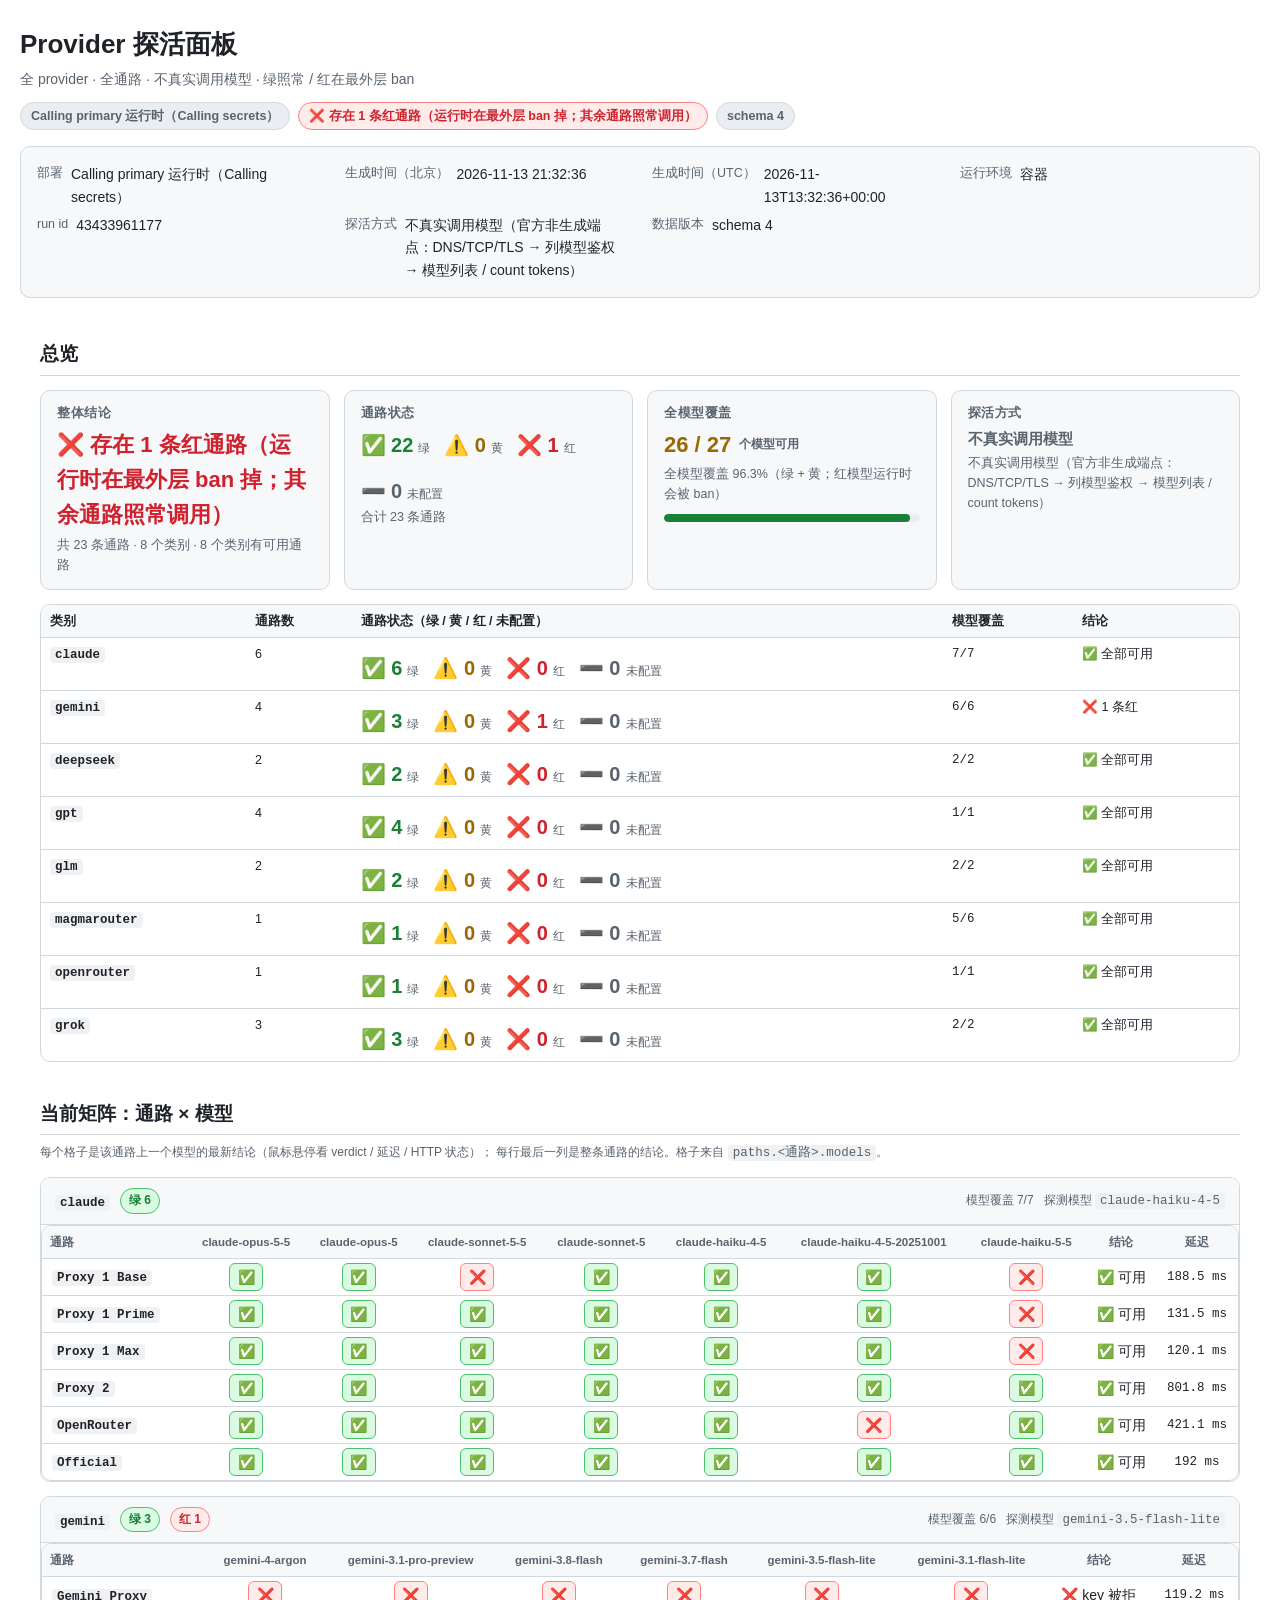
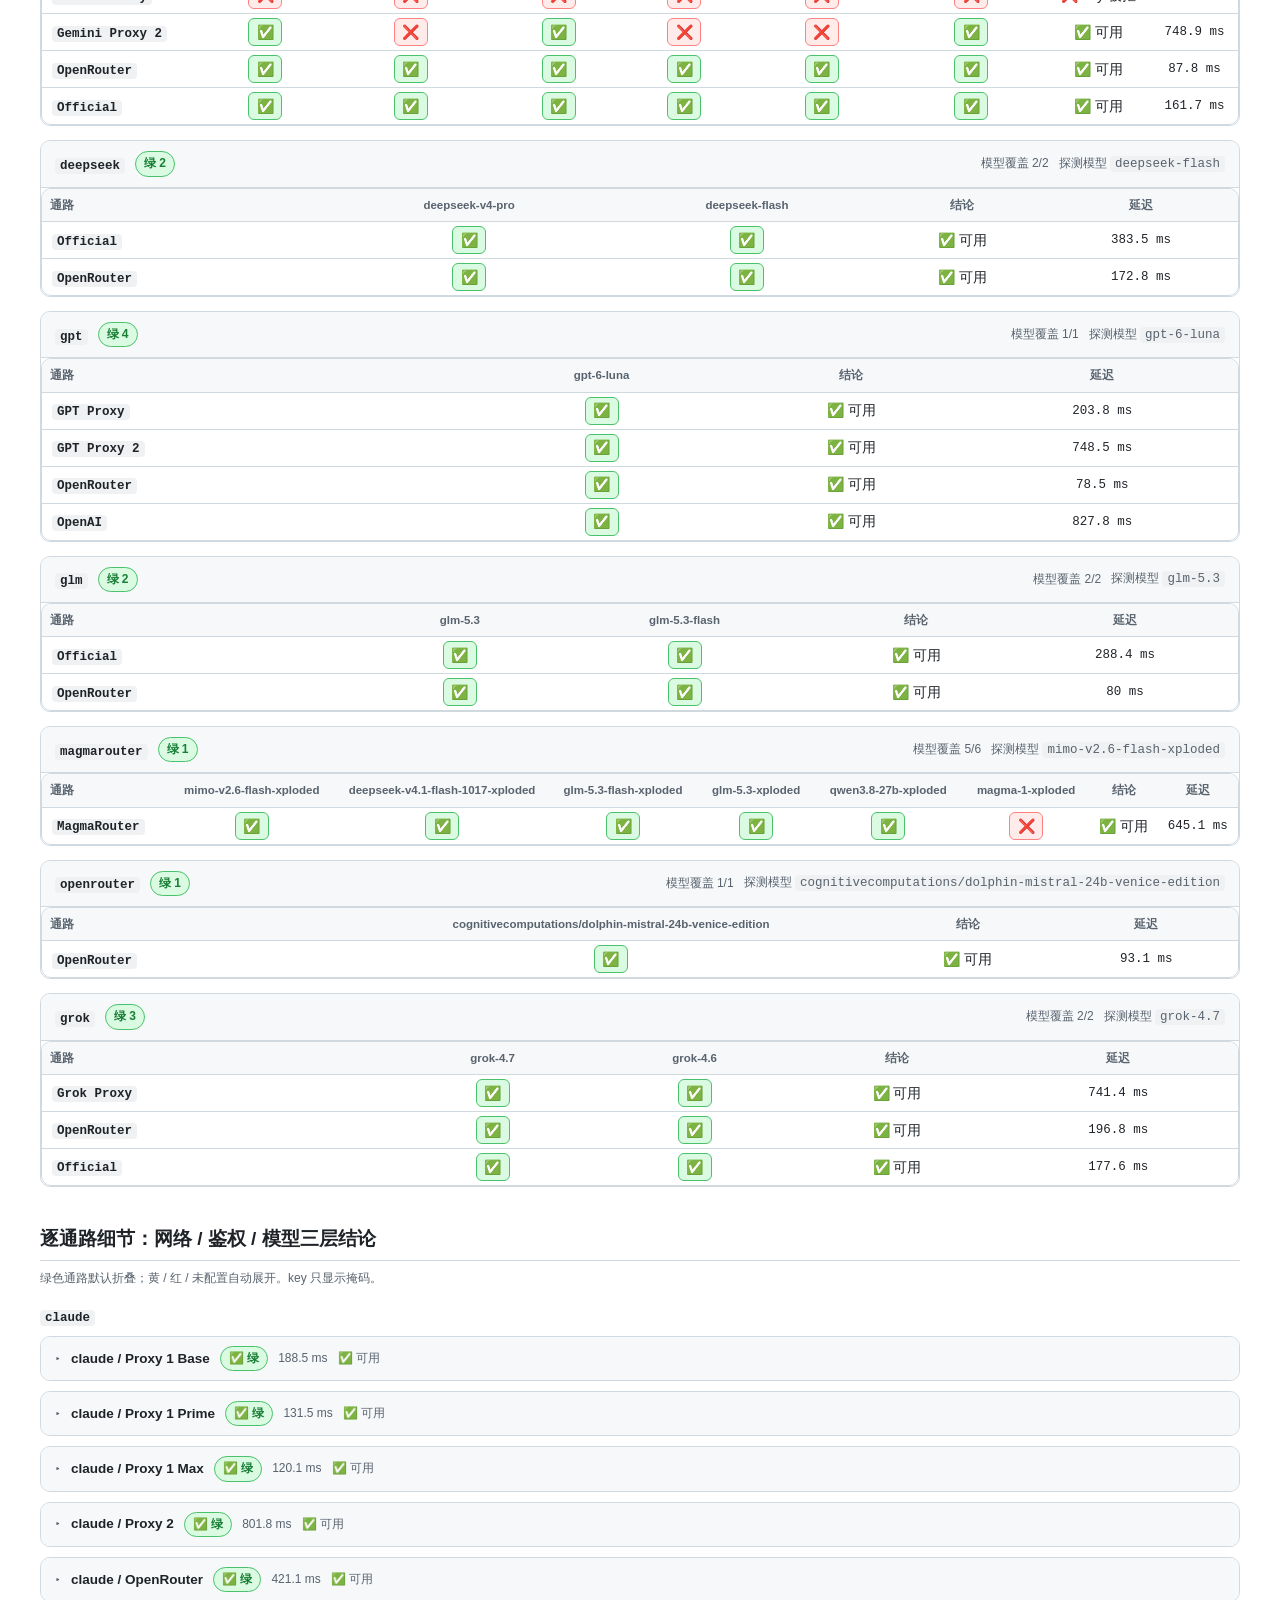
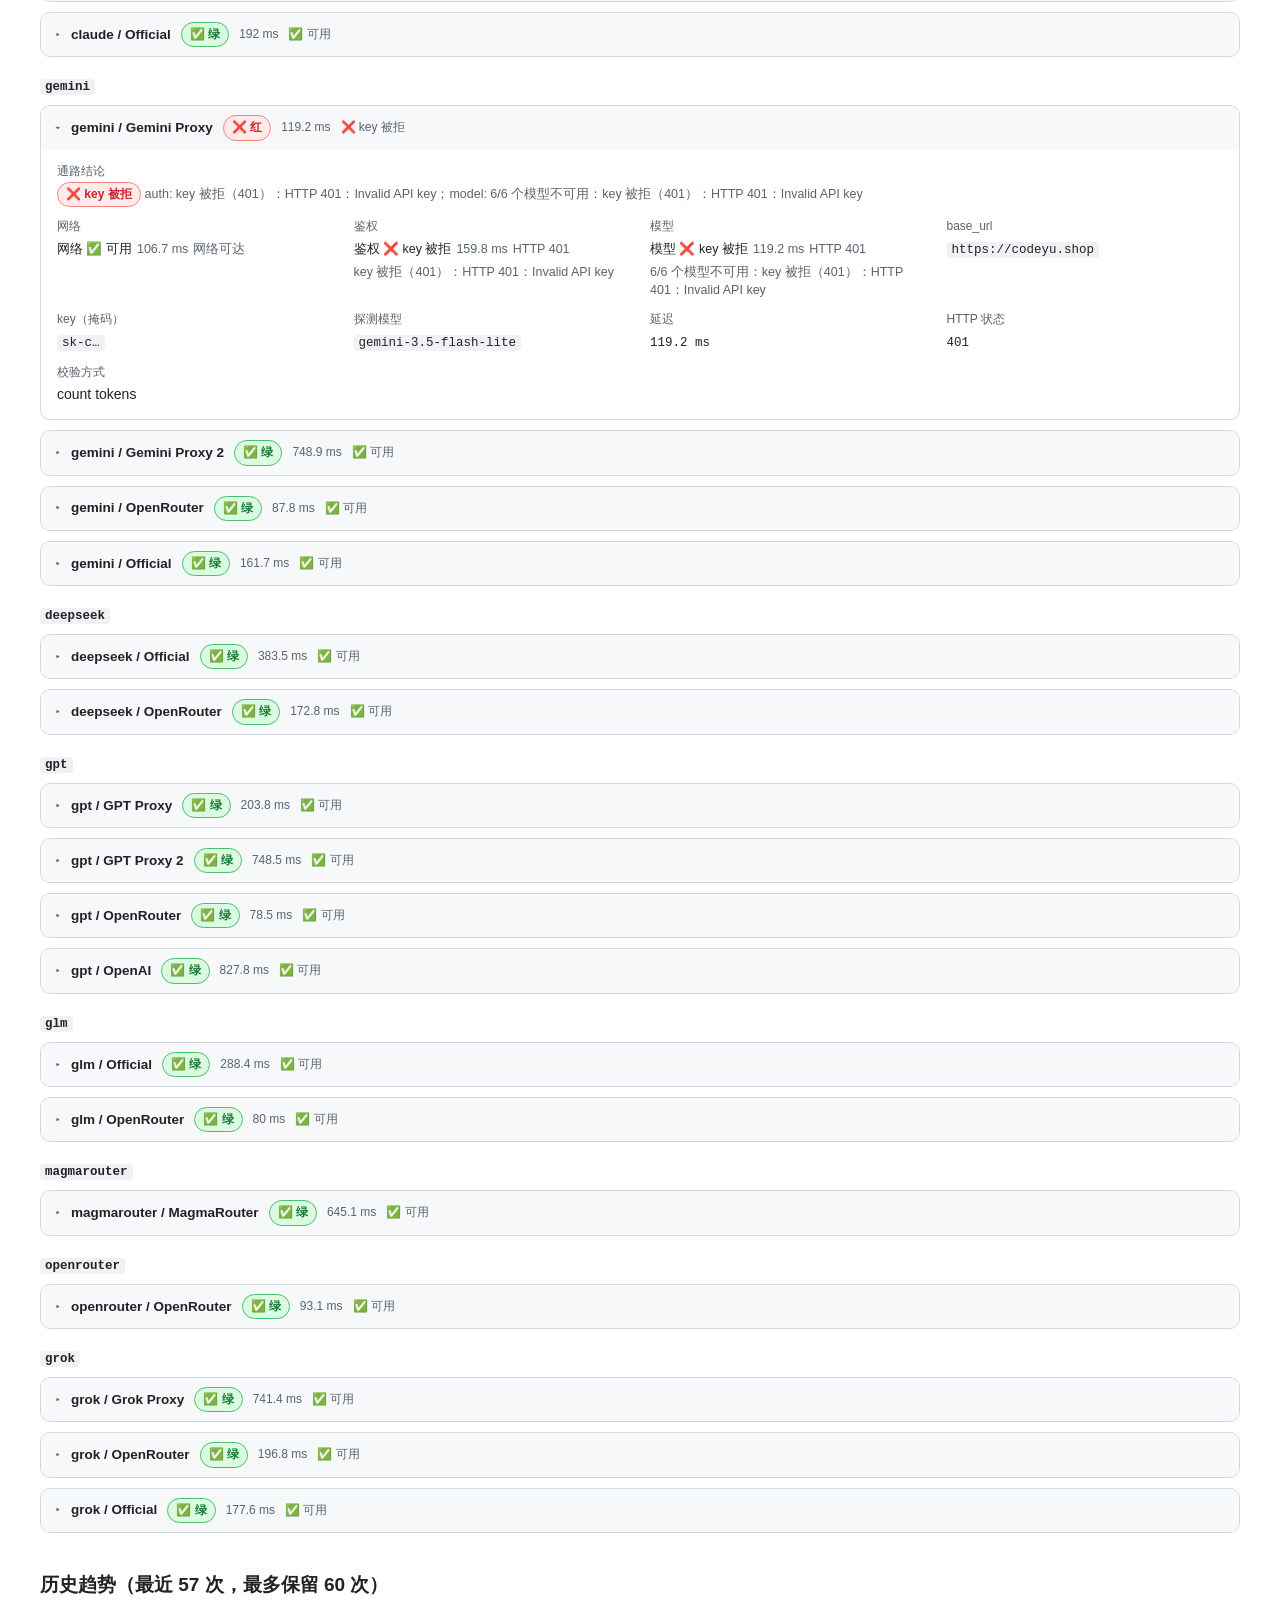
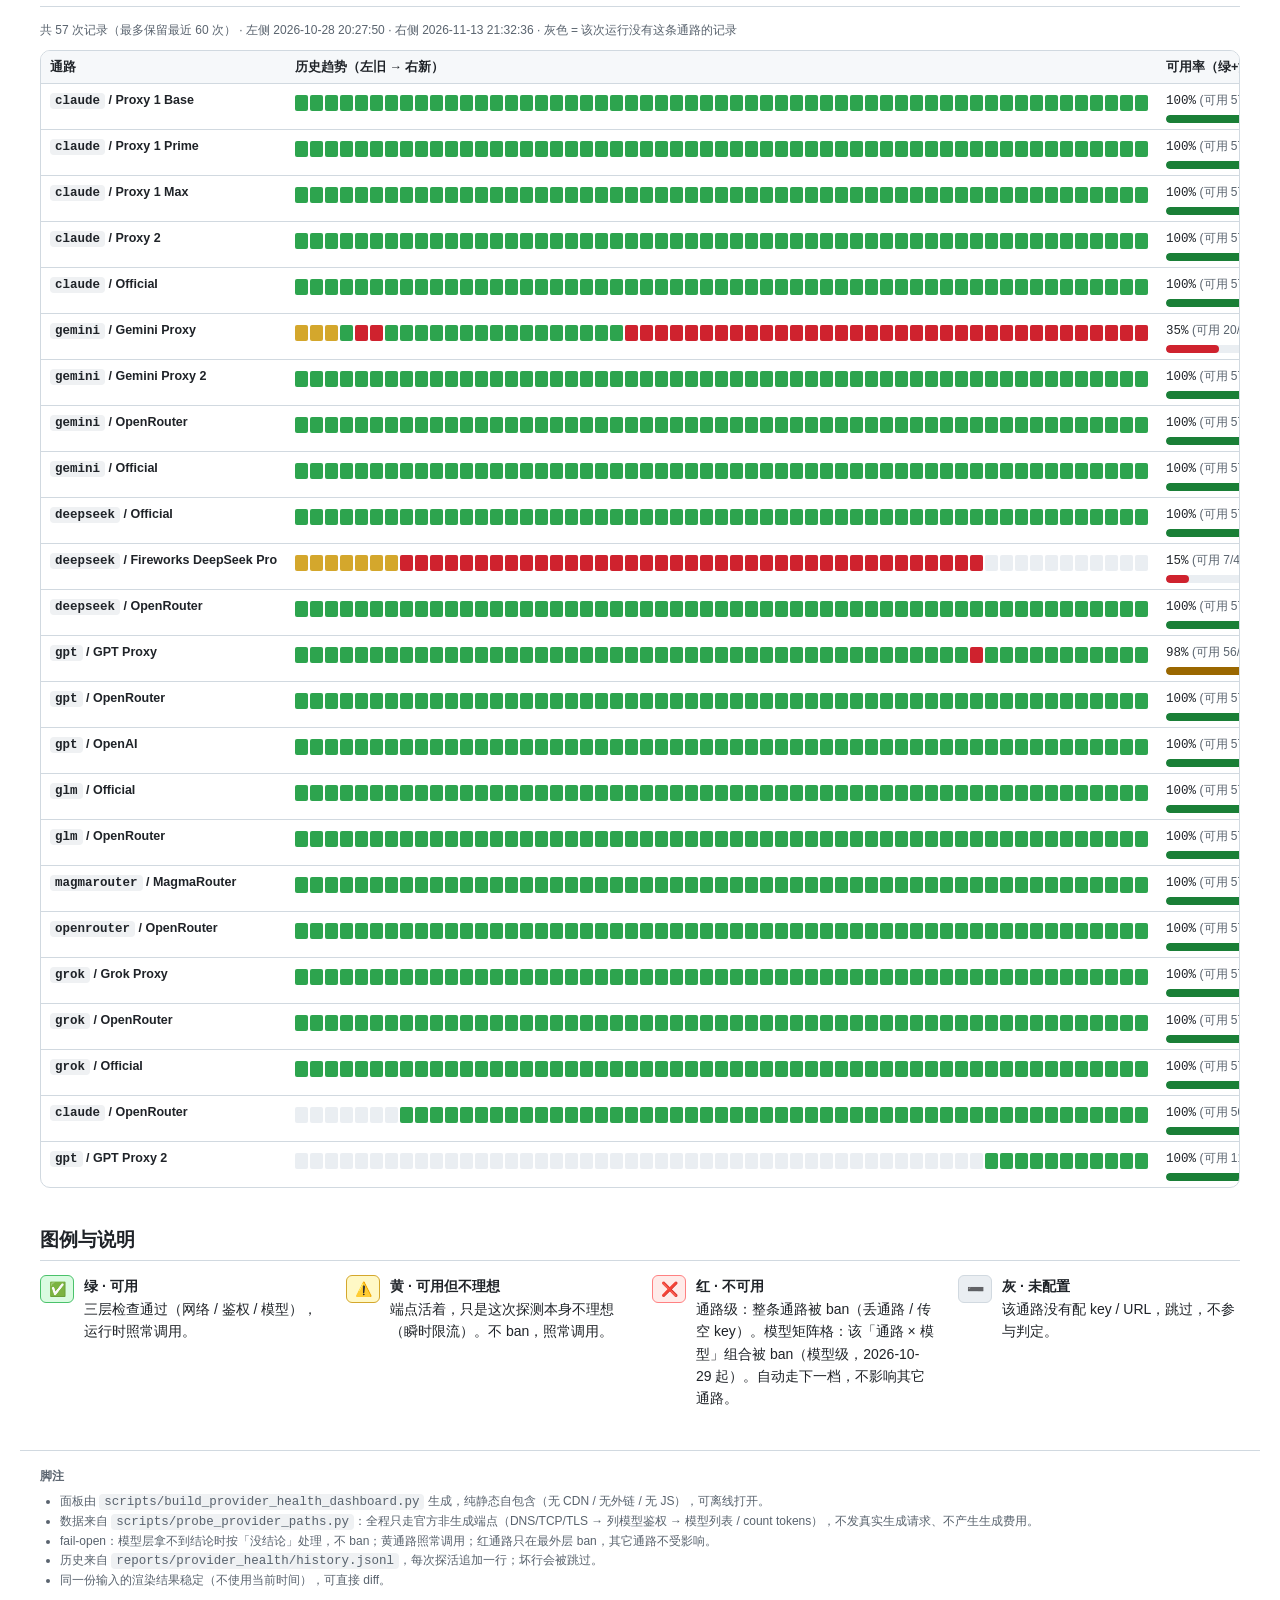
==== commit 1cee29eb: "Calling 探活：2026-11-13 21:32 北京时间（[official_non_call] claude:绿6/6 gemini:绿3/4 deepseek:绿2/2 gpt:绿4/4 " ====
--- a/reports/provider_health/dashboard.html
+++ b/reports/provider_health/dashboard.html
@@ -195,7 +195,7 @@
     <h1>Provider 探活面板</h1>
     <p class="subtitle">全 provider · 全通路 · 不真实调用模型 · 绿照常 / 红在最外层 ban</p>
     <div class="badges"><span class="pill grey">Calling primary 运行时（Calling secrets）</span><span class="pill red">❌ 存在 1 条红通路（运行时在最外层 ban 掉；其余通路照常调用）</span><span class="pill grey">schema 4</span></div>
-    <dl class="meta-grid"><div><dt>部署</dt><dd>Calling primary 运行时（Calling secrets）</dd></div><div><dt>生成时间（北京）</dt><dd>2026-11-13 11:45:53</dd></div><div><dt>生成时间（UTC）</dt><dd>2026-11-13T03:45:53+00:00</dd></div><div><dt>运行环境</dt><dd>容器</dd></div><div><dt>run id</dt><dd>43360727301</dd></div><div><dt>探活方式</dt><dd>不真实调用模型（官方非生成端点：DNS/TCP/TLS → 列模型鉴权 → 模型列表 / count tokens）</dd></div><div><dt>数据版本</dt><dd>schema 4</dd></div></dl>
+    <dl class="meta-grid"><div><dt>部署</dt><dd>Calling primary 运行时（Calling secrets）</dd></div><div><dt>生成时间（北京）</dt><dd>2026-11-13 21:32:36</dd></div><div><dt>生成时间（UTC）</dt><dd>2026-11-13T13:32:36+00:00</dd></div><div><dt>运行环境</dt><dd>容器</dd></div><div><dt>run id</dt><dd>43433961177</dd></div><div><dt>探活方式</dt><dd>不真实调用模型（官方非生成端点：DNS/TCP/TLS → 列模型鉴权 → 模型列表 / count tokens）</dd></div><div><dt>数据版本</dt><dd>schema 4</dd></div></dl>
   </div>
 </header>
 <main>
@@ -215,538 +215,538 @@
 ✅ 可用
 模型在官方模型列表里（claude-opus-5-5）（只做非生成校验，不发真实调用）
 HTTP 200
-209.4 ms
+194.2 ms
 校验方式 模型列表">✅</span></td><td><span class="cell sev-green" title="claude/Proxy 1 Base · 模型 claude-opus-5
 ✅ 可用
 模型在官方模型列表里（claude-opus-5）（只做非生成校验，不发真实调用）
 HTTP 200
-209.4 ms
+194.2 ms
 校验方式 模型列表">✅</span></td><td><span class="cell sev-red" title="claude/Proxy 1 Base · 模型 claude-sonnet-5-5
 ❌ 模型不可用（模型级 ban）
 模型不可用（404）：HTTP 404：Model &quot;claude-sonnet-5-5&quot; is not supported by any configured account in this group
 HTTP 404
-200.4 ms
+193.9 ms
 校验方式 count tokens">❌</span></td><td><span class="cell sev-green" title="claude/Proxy 1 Base · 模型 claude-sonnet-5
 ✅ 可用
 模型在官方模型列表里（claude-sonnet-5）（只做非生成校验，不发真实调用）
 HTTP 200
-209.4 ms
+194.2 ms
 校验方式 模型列表">✅</span></td><td><span class="cell sev-green" title="claude/Proxy 1 Base · 模型 claude-haiku-4-5
 ✅ 可用
 模型在官方模型列表里（claude-haiku-4-5）（只做非生成校验，不发真实调用）
 HTTP 200
-209.4 ms
+194.2 ms
 校验方式 模型列表">✅</span></td><td><span class="cell sev-green" title="claude/Proxy 1 Base · 模型 claude-haiku-4-5-20251001
 ✅ 可用
 模型在官方模型列表里（claude-haiku-4-5-20251001）（只做非生成校验，不发真实调用）
 HTTP 200
-209.4 ms
+194.2 ms
 校验方式 模型列表">✅</span></td><td><span class="cell sev-red" title="claude/Proxy 1 Base · 模型 claude-haiku-5-5
 ❌ 模型不可用（模型级 ban）
 模型不可用（404）：HTTP 404：Model &quot;claude-haiku-5-5&quot; is not supported by any configured account in this group
 HTTP 404
-204 ms
+188.5 ms
 校验方式 count tokens">❌</span></td><td><span title="✅ 可用
 三层检查均通过
 HTTP 200
-200.4 ms">✅ 可用</span></td><td class="mono">200.4 ms</td></tr><tr><td class="path-col"><code>Proxy 1 Prime</code></td><td><span class="cell sev-green" title="claude/Proxy 1 Prime · 模型 claude-opus-5-5
+188.5 ms">✅ 可用</span></td><td class="mono">188.5 ms</td></tr><tr><td class="path-col"><code>Proxy 1 Prime</code></td><td><span class="cell sev-green" title="claude/Proxy 1 Prime · 模型 claude-opus-5-5
 ✅ 可用
 模型在官方模型列表里（claude-opus-5-5）（只做非生成校验，不发真实调用）
 HTTP 200
-199.4 ms
+131.5 ms
 校验方式 模型列表">✅</span></td><td><span class="cell sev-green" title="claude/Proxy 1 Prime · 模型 claude-opus-5
 ✅ 可用
 模型在官方模型列表里（claude-opus-5）（只做非生成校验，不发真实调用）
 HTTP 200
-199.4 ms
+131.5 ms
 校验方式 模型列表">✅</span></td><td><span class="cell sev-green" title="claude/Proxy 1 Prime · 模型 claude-sonnet-5-5
 ✅ 可用
 模型在官方模型列表里（claude-sonnet-5-5）（只做非生成校验，不发真实调用）
 HTTP 200
-199.4 ms
+131.5 ms
 校验方式 模型列表">✅</span></td><td><span class="cell sev-green" title="claude/Proxy 1 Prime · 模型 claude-sonnet-5
 ✅ 可用
 模型在官方模型列表里（claude-sonnet-5）（只做非生成校验，不发真实调用）
 HTTP 200
-199.4 ms
+131.5 ms
 校验方式 模型列表">✅</span></td><td><span class="cell sev-green" title="claude/Proxy 1 Prime · 模型 claude-haiku-4-5
 ✅ 可用
 模型在官方模型列表里（claude-haiku-4-5-20251001）（只做非生成校验，不发真实调用）
 HTTP 200
-199.4 ms
+131.5 ms
 校验方式 模型列表">✅</span></td><td><span class="cell sev-green" title="claude/Proxy 1 Prime · 模型 claude-haiku-4-5-20251001
 ✅ 可用
 模型在官方模型列表里（claude-haiku-4-5-20251001）（只做非生成校验，不发真实调用）
 HTTP 200
-199.4 ms
+131.5 ms
 校验方式 模型列表">✅</span></td><td><span class="cell sev-red" title="claude/Proxy 1 Prime · 模型 claude-haiku-5-5
 ❌ 模型不可用（模型级 ban）
 模型不可用（404）：HTTP 404：Model &quot;claude-haiku-5-5&quot; is not supported by any configured account in this group
 HTTP 404
-213.9 ms
+202 ms
 校验方式 count tokens">❌</span></td><td><span title="✅ 可用
 三层检查均通过
 HTTP 200
-199.4 ms">✅ 可用</span></td><td class="mono">199.4 ms</td></tr><tr><td class="path-col"><code>Proxy 1 Max</code></td><td><span class="cell sev-green" title="claude/Proxy 1 Max · 模型 claude-opus-5-5
+131.5 ms">✅ 可用</span></td><td class="mono">131.5 ms</td></tr><tr><td class="path-col"><code>Proxy 1 Max</code></td><td><span class="cell sev-green" title="claude/Proxy 1 Max · 模型 claude-opus-5-5
 ✅ 可用
 模型在官方模型列表里（claude-opus-5-5）（只做非生成校验，不发真实调用）
 HTTP 200
-193.2 ms
+120.1 ms
 校验方式 模型列表">✅</span></td><td><span class="cell sev-green" title="claude/Proxy 1 Max · 模型 claude-opus-5
 ✅ 可用
 模型在官方模型列表里（claude-opus-5）（只做非生成校验，不发真实调用）
 HTTP 200
-193.2 ms
+120.1 ms
 校验方式 模型列表">✅</span></td><td><span class="cell sev-green" title="claude/Proxy 1 Max · 模型 claude-sonnet-5-5
 ✅ 可用
 模型在官方模型列表里（claude-sonnet-5-5）（只做非生成校验，不发真实调用）
 HTTP 200
-193.2 ms
+120.1 ms
 校验方式 模型列表">✅</span></td><td><span class="cell sev-green" title="claude/Proxy 1 Max · 模型 claude-sonnet-5
 ✅ 可用
 模型在官方模型列表里（claude-sonnet-5）（只做非生成校验，不发真实调用）
 HTTP 200
-193.2 ms
+120.1 ms
 校验方式 模型列表">✅</span></td><td><span class="cell sev-green" title="claude/Proxy 1 Max · 模型 claude-haiku-4-5
 ✅ 可用
 模型在官方模型列表里（claude-haiku-4-5-20251001）（只做非生成校验，不发真实调用）
 HTTP 200
-193.2 ms
+120.1 ms
 校验方式 模型列表">✅</span></td><td><span class="cell sev-green" title="claude/Proxy 1 Max · 模型 claude-haiku-4-5-20251001
 ✅ 可用
 模型在官方模型列表里（claude-haiku-4-5-20251001）（只做非生成校验，不发真实调用）
 HTTP 200
-193.2 ms
+120.1 ms
 校验方式 模型列表">✅</span></td><td><span class="cell sev-red" title="claude/Proxy 1 Max · 模型 claude-haiku-5-5
 ❌ 模型不可用（模型级 ban）
 模型不可用（404）：HTTP 404：Model &quot;claude-haiku-5-5&quot; is not supported by any configured account in this group
 HTTP 404
-209.5 ms
+140.2 ms
 校验方式 count tokens">❌</span></td><td><span title="✅ 可用
 三层检查均通过
 HTTP 200
-193.2 ms">✅ 可用</span></td><td class="mono">193.2 ms</td></tr><tr><td class="path-col"><code>Proxy 2</code></td><td><span class="cell sev-green" title="claude/Proxy 2 · 模型 claude-opus-5-5
+120.1 ms">✅ 可用</span></td><td class="mono">120.1 ms</td></tr><tr><td class="path-col"><code>Proxy 2</code></td><td><span class="cell sev-green" title="claude/Proxy 2 · 模型 claude-opus-5-5
 ✅ 可用
 模型在官方模型列表里（claude-opus-5-5）（只做非生成校验，不发真实调用）
 HTTP 200
-773.5 ms
+801.8 ms
 校验方式 模型列表">✅</span></td><td><span class="cell sev-green" title="claude/Proxy 2 · 模型 claude-opus-5
 ✅ 可用
 模型在官方模型列表里（claude-opus-5）（只做非生成校验，不发真实调用）
 HTTP 200
-773.5 ms
+801.8 ms
 校验方式 模型列表">✅</span></td><td><span class="cell sev-green" title="claude/Proxy 2 · 模型 claude-sonnet-5-5
 ✅ 可用
 模型在官方模型列表里（claude-sonnet-5-5）（只做非生成校验，不发真实调用）
 HTTP 200
-773.5 ms
+801.8 ms
 校验方式 模型列表">✅</span></td><td><span class="cell sev-green" title="claude/Proxy 2 · 模型 claude-sonnet-5
 ✅ 可用
 模型在官方模型列表里（claude-sonnet-5）（只做非生成校验，不发真实调用）
 HTTP 200
-773.5 ms
+801.8 ms
 校验方式 模型列表">✅</span></td><td><span class="cell sev-green" title="claude/Proxy 2 · 模型 claude-haiku-4-5
 ✅ 可用
 模型在官方模型列表里（claude-haiku-4-5）（只做非生成校验，不发真实调用）
 HTTP 200
-773.5 ms
+801.8 ms
 校验方式 模型列表">✅</span></td><td><span class="cell sev-green" title="claude/Proxy 2 · 模型 claude-haiku-4-5-20251001
 ✅ 可用
 模型在官方模型列表里（claude-haiku-4-5-20251001）（只做非生成校验，不发真实调用）
 HTTP 200
-773.5 ms
+801.8 ms
 校验方式 模型列表">✅</span></td><td><span class="cell sev-green" title="claude/Proxy 2 · 模型 claude-haiku-5-5
 ✅ 可用
 模型在官方模型列表里（claude-haiku-5-5）（只做非生成校验，不发真实调用）
 HTTP 200
-773.5 ms
-校验方式 模型列表">✅</span></td><td><span title="✅ 可用
-三层检查均通过
-HTTP 200
-773.5 ms">✅ 可用</span></td><td class="mono">773.5 ms</td></tr><tr><td class="path-col"><code>OpenRouter</code></td><td><span class="cell sev-green" title="claude/OpenRouter · 模型 claude-opus-5-5
+801.8 ms
+校验方式 模型列表">✅</span></td><td><span title="✅ 可用
+三层检查均通过
+HTTP 200
+801.8 ms">✅ 可用</span></td><td class="mono">801.8 ms</td></tr><tr><td class="path-col"><code>OpenRouter</code></td><td><span class="cell sev-green" title="claude/OpenRouter · 模型 claude-opus-5-5
 ✅ 可用
 模型在官方模型列表里（anthropic/claude-opus-5.5）（只做非生成校验，不发真实调用）
 HTTP 200
-322.6 ms
+421.1 ms
 校验方式 模型列表">✅</span></td><td><span class="cell sev-green" title="claude/OpenRouter · 模型 claude-opus-5
 ✅ 可用
 模型在官方模型列表里（anthropic/claude-opus-5）（只做非生成校验，不发真实调用）
 HTTP 200
-322.6 ms
+421.1 ms
 校验方式 模型列表">✅</span></td><td><span class="cell sev-green" title="claude/OpenRouter · 模型 claude-sonnet-5-5
 ✅ 可用
 模型在官方模型列表里（anthropic/claude-sonnet-5.5）（只做非生成校验，不发真实调用）
 HTTP 200
-322.6 ms
+421.1 ms
 校验方式 模型列表">✅</span></td><td><span class="cell sev-green" title="claude/OpenRouter · 模型 claude-sonnet-5
 ✅ 可用
 模型在官方模型列表里（anthropic/claude-sonnet-5）（只做非生成校验，不发真实调用）
 HTTP 200
-322.6 ms
+421.1 ms
 校验方式 模型列表">✅</span></td><td><span class="cell sev-green" title="claude/OpenRouter · 模型 claude-haiku-4-5
 ✅ 可用
 模型在官方模型列表里（anthropic/claude-haiku-4.5）（只做非生成校验，不发真实调用）
 HTTP 200
-322.6 ms
+421.1 ms
 校验方式 模型列表">✅</span></td><td><span class="cell sev-red" title="claude/OpenRouter · 模型 claude-haiku-4-5-20251001
 ❌ 模型不可用（模型级 ban）
-模型不在该通路的模型列表里（探测 anthropic/claude-haiku-4-5-20251001，列表 439 个）（只做非生成校验，不发真实调用）；该「通路×模型」组合按红处理，运行时模型级 ban
-HTTP 200
-322.6 ms
+模型不在该通路的模型列表里（探测 anthropic/claude-haiku-4-5-20251001，列表 435 个）（只做非生成校验，不发真实调用）；该「通路×模型」组合按红处理，运行时模型级 ban
+HTTP 200
+421.1 ms
 校验方式 模型列表">❌</span></td><td><span class="cell sev-green" title="claude/OpenRouter · 模型 claude-haiku-5-5
 ✅ 可用
 模型在官方模型列表里（anthropic/claude-haiku-5.5）（只做非生成校验，不发真实调用）
 HTTP 200
-322.6 ms
-校验方式 模型列表">✅</span></td><td><span title="✅ 可用
-三层检查均通过
-HTTP 200
-322.6 ms">✅ 可用</span></td><td class="mono">322.6 ms</td></tr><tr><td class="path-col"><code>Official</code></td><td><span class="cell sev-green" title="claude/Official · 模型 claude-opus-5-5
+421.1 ms
+校验方式 模型列表">✅</span></td><td><span title="✅ 可用
+三层检查均通过
+HTTP 200
+421.1 ms">✅ 可用</span></td><td class="mono">421.1 ms</td></tr><tr><td class="path-col"><code>Official</code></td><td><span class="cell sev-green" title="claude/Official · 模型 claude-opus-5-5
 ✅ 可用
 模型在官方模型列表里（claude-opus-5-5）（只做非生成校验，不发真实调用）
 HTTP 200
-148.7 ms
+192 ms
 校验方式 模型列表">✅</span></td><td><span class="cell sev-green" title="claude/Official · 模型 claude-opus-5
 ✅ 可用
 模型在官方模型列表里（claude-opus-5）（只做非生成校验，不发真实调用）
 HTTP 200
-148.7 ms
+192 ms
 校验方式 模型列表">✅</span></td><td><span class="cell sev-green" title="claude/Official · 模型 claude-sonnet-5-5
 ✅ 可用
 模型在官方模型列表里（claude-sonnet-5-5）（只做非生成校验，不发真实调用）
 HTTP 200
-148.7 ms
+192 ms
 校验方式 模型列表">✅</span></td><td><span class="cell sev-green" title="claude/Official · 模型 claude-sonnet-5
 ✅ 可用
 模型在官方模型列表里（claude-sonnet-5）（只做非生成校验，不发真实调用）
 HTTP 200
-148.7 ms
+192 ms
 校验方式 模型列表">✅</span></td><td><span class="cell sev-green" title="claude/Official · 模型 claude-haiku-4-5
 ✅ 可用
 模型在官方模型列表里（claude-haiku-4-5-20251001）（只做非生成校验，不发真实调用）
 HTTP 200
-148.7 ms
+192 ms
 校验方式 模型列表">✅</span></td><td><span class="cell sev-green" title="claude/Official · 模型 claude-haiku-4-5-20251001
 ✅ 可用
 模型在官方模型列表里（claude-haiku-4-5-20251001）（只做非生成校验，不发真实调用）
 HTTP 200
-148.7 ms
+192 ms
 校验方式 模型列表">✅</span></td><td><span class="cell sev-green" title="claude/Official · 模型 claude-haiku-5-5
 ✅ 可用
 模型在官方模型列表里（claude-haiku-5-5）（只做非生成校验，不发真实调用）
 HTTP 200
-148.7 ms
-校验方式 模型列表">✅</span></td><td><span title="✅ 可用
-三层检查均通过
-HTTP 200
-148.7 ms">✅ 可用</span></td><td class="mono">148.7 ms</td></tr></tbody></table></div></section><section class="provider-card"><div class="provider-head"><span class="name"><code>gemini</code></span><span class="badge green">绿 3</span><span class="badge red">红 1</span><span class="spacer"></span><span class="small muted">模型覆盖 6/6</span><span class="small muted">探测模型 <code>gemini-3.5-flash-lite</code></span></div><div class="table-wrap"><table class="matrix"><thead><tr><th class="path-col">通路</th><th title="gemini-4-argon">gemini-4-argon</th><th title="gemini-3.1-pro-preview">gemini-3.1-pro-preview</th><th title="gemini-3.8-flash">gemini-3.8-flash</th><th title="gemini-3.7-flash">gemini-3.7-flash</th><th title="gemini-3.5-flash-lite">gemini-3.5-flash-lite</th><th title="gemini-3.1-flash-lite">gemini-3.1-flash-lite</th><th>结论</th><th>延迟</th></tr></thead><tbody><tr><td class="path-col"><code>Gemini Proxy</code></td><td><span class="cell sev-red" title="gemini/Gemini Proxy · 模型 gemini-4-argon
+192 ms
+校验方式 模型列表">✅</span></td><td><span title="✅ 可用
+三层检查均通过
+HTTP 200
+192 ms">✅ 可用</span></td><td class="mono">192 ms</td></tr></tbody></table></div></section><section class="provider-card"><div class="provider-head"><span class="name"><code>gemini</code></span><span class="badge green">绿 3</span><span class="badge red">红 1</span><span class="spacer"></span><span class="small muted">模型覆盖 6/6</span><span class="small muted">探测模型 <code>gemini-3.5-flash-lite</code></span></div><div class="table-wrap"><table class="matrix"><thead><tr><th class="path-col">通路</th><th title="gemini-4-argon">gemini-4-argon</th><th title="gemini-3.1-pro-preview">gemini-3.1-pro-preview</th><th title="gemini-3.8-flash">gemini-3.8-flash</th><th title="gemini-3.7-flash">gemini-3.7-flash</th><th title="gemini-3.5-flash-lite">gemini-3.5-flash-lite</th><th title="gemini-3.1-flash-lite">gemini-3.1-flash-lite</th><th>结论</th><th>延迟</th></tr></thead><tbody><tr><td class="path-col"><code>Gemini Proxy</code></td><td><span class="cell sev-red" title="gemini/Gemini Proxy · 模型 gemini-4-argon
 ❌ key 被拒
 key 被拒（401）：HTTP 401：Invalid API key
 HTTP 401
-182.9 ms
+182.8 ms
 校验方式 count tokens">❌</span></td><td><span class="cell sev-red" title="gemini/Gemini Proxy · 模型 gemini-3.1-pro-preview
 ❌ key 被拒
 key 被拒（401）：HTTP 401：Invalid API key
 HTTP 401
-181.3 ms
+166.8 ms
 校验方式 count tokens">❌</span></td><td><span class="cell sev-red" title="gemini/Gemini Proxy · 模型 gemini-3.8-flash
 ❌ key 被拒
 key 被拒（401）：HTTP 401：Invalid API key
 HTTP 401
-196 ms
+126.6 ms
 校验方式 count tokens">❌</span></td><td><span class="cell sev-red" title="gemini/Gemini Proxy · 模型 gemini-3.7-flash
 ❌ key 被拒
 key 被拒（401）：HTTP 401：Invalid API key
 HTTP 401
-182.4 ms
+160 ms
 校验方式 count tokens">❌</span></td><td><span class="cell sev-red" title="gemini/Gemini Proxy · 模型 gemini-3.5-flash-lite
 ❌ key 被拒
 key 被拒（401）：HTTP 401：Invalid API key
 HTTP 401
-179.9 ms
+163.9 ms
 校验方式 count tokens">❌</span></td><td><span class="cell sev-red" title="gemini/Gemini Proxy · 模型 gemini-3.1-flash-lite
 ❌ key 被拒
 key 被拒（401）：HTTP 401：Invalid API key
 HTTP 401
-180.7 ms
+119.2 ms
 校验方式 count tokens">❌</span></td><td><span title="❌ key 被拒
 auth: key 被拒（401）：HTTP 401：Invalid API key；model: 6/6 个模型不可用：key 被拒（401）：HTTP 401：Invalid API key
 HTTP 401
-179.9 ms">❌ key 被拒</span></td><td class="mono">179.9 ms</td></tr><tr><td class="path-col"><code>Gemini Proxy 2</code></td><td><span class="cell sev-green" title="gemini/Gemini Proxy 2 · 模型 gemini-4-argon
+119.2 ms">❌ key 被拒</span></td><td class="mono">119.2 ms</td></tr><tr><td class="path-col"><code>Gemini Proxy 2</code></td><td><span class="cell sev-green" title="gemini/Gemini Proxy 2 · 模型 gemini-4-argon
 ✅ 可用
 模型在官方模型列表里（gemini-4-argon）（只做非生成校验，不发真实调用）
 HTTP 200
-764.2 ms
+757.2 ms
 校验方式 模型列表">✅</span></td><td><span class="cell sev-red" title="gemini/Gemini Proxy 2 · 模型 gemini-3.1-pro-preview
 ❌ 模型不可用（模型级 ban）
 模型不在该通路的模型列表里（探测 gemini-3.1-pro-preview，列表 6 个）（只做非生成校验，不发真实调用）；该「通路×模型」组合按红处理，运行时模型级 ban
 HTTP 404
-778 ms
+787 ms
 校验方式 count tokens">❌</span></td><td><span class="cell sev-green" title="gemini/Gemini Proxy 2 · 模型 gemini-3.8-flash
 ✅ 可用
 模型在官方模型列表里（gemini-3.8-flash）（只做非生成校验，不发真实调用）
 HTTP 200
-764.2 ms
+757.2 ms
 校验方式 模型列表">✅</span></td><td><span class="cell sev-red" title="gemini/Gemini Proxy 2 · 模型 gemini-3.7-flash
 ❌ 模型不可用（模型级 ban）
 模型不在该通路的模型列表里（探测 gemini-3.7-flash，列表 6 个）（只做非生成校验，不发真实调用）；该「通路×模型」组合按红处理，运行时模型级 ban
 HTTP 404
-772.7 ms
+782 ms
 校验方式 count tokens">❌</span></td><td><span class="cell sev-red" title="gemini/Gemini Proxy 2 · 模型 gemini-3.5-flash-lite
 ❌ 模型不可用（模型级 ban）
 模型不在该通路的模型列表里（探测 gemini-3.5-flash-lite，列表 6 个）（只做非生成校验，不发真实调用）；该「通路×模型」组合按红处理，运行时模型级 ban
 HTTP 404
-759.6 ms
+748.9 ms
 校验方式 count tokens">❌</span></td><td><span class="cell sev-green" title="gemini/Gemini Proxy 2 · 模型 gemini-3.1-flash-lite
 ✅ 可用
 模型在官方模型列表里（gemini-3.1-flash-lite）（只做非生成校验，不发真实调用）
 HTTP 200
-764.2 ms
-校验方式 模型列表">✅</span></td><td><span title="✅ 可用
-三层检查均通过
-HTTP 200
-759.6 ms">✅ 可用</span></td><td class="mono">759.6 ms</td></tr><tr><td class="path-col"><code>OpenRouter</code></td><td><span class="cell sev-green" title="gemini/OpenRouter · 模型 gemini-4-argon
+757.2 ms
+校验方式 模型列表">✅</span></td><td><span title="✅ 可用
+三层检查均通过
+HTTP 200
+748.9 ms">✅ 可用</span></td><td class="mono">748.9 ms</td></tr><tr><td class="path-col"><code>OpenRouter</code></td><td><span class="cell sev-green" title="gemini/OpenRouter · 模型 gemini-4-argon
 ✅ 可用
 模型在官方模型列表里（google/gemini-4-argon）（只做非生成校验，不发真实调用）
 HTTP 200
-158.2 ms
+87.8 ms
 校验方式 模型列表">✅</span></td><td><span class="cell sev-green" title="gemini/OpenRouter · 模型 gemini-3.1-pro-preview
 ✅ 可用
 模型在官方模型列表里（google/gemini-3.1-pro-preview）（只做非生成校验，不发真实调用）
 HTTP 200
-158.2 ms
+87.8 ms
 校验方式 模型列表">✅</span></td><td><span class="cell sev-green" title="gemini/OpenRouter · 模型 gemini-3.8-flash
 ✅ 可用
 模型在官方模型列表里（google/gemini-3.8-flash）（只做非生成校验，不发真实调用）
 HTTP 200
-158.2 ms
+87.8 ms
 校验方式 模型列表">✅</span></td><td><span class="cell sev-green" title="gemini/OpenRouter · 模型 gemini-3.7-flash
 ✅ 可用
 模型在官方模型列表里（google/gemini-3.7-flash）（只做非生成校验，不发真实调用）
 HTTP 200
-158.2 ms
+87.8 ms
 校验方式 模型列表">✅</span></td><td><span class="cell sev-green" title="gemini/OpenRouter · 模型 gemini-3.5-flash-lite
 ✅ 可用
 模型在官方模型列表里（google/gemini-3.5-flash-lite）（只做非生成校验，不发真实调用）
 HTTP 200
-158.2 ms
+87.8 ms
 校验方式 模型列表">✅</span></td><td><span class="cell sev-green" title="gemini/OpenRouter · 模型 gemini-3.1-flash-lite
 ✅ 可用
 模型在官方模型列表里（google/gemini-3.1-flash-lite）（只做非生成校验，不发真实调用）
 HTTP 200
-158.2 ms
-校验方式 模型列表">✅</span></td><td><span title="✅ 可用
-三层检查均通过
-HTTP 200
-158.2 ms">✅ 可用</span></td><td class="mono">158.2 ms</td></tr><tr><td class="path-col"><code>Official</code></td><td><span class="cell sev-green" title="gemini/Official · 模型 gemini-4-argon
+87.8 ms
+校验方式 模型列表">✅</span></td><td><span title="✅ 可用
+三层检查均通过
+HTTP 200
+87.8 ms">✅ 可用</span></td><td class="mono">87.8 ms</td></tr><tr><td class="path-col"><code>Official</code></td><td><span class="cell sev-green" title="gemini/Official · 模型 gemini-4-argon
 ✅ 可用
 模型在官方模型列表里（gemini-4-argon）（只做非生成校验，不发真实调用）
 HTTP 200
-124.7 ms
+161.7 ms
 校验方式 模型列表">✅</span></td><td><span class="cell sev-green" title="gemini/Official · 模型 gemini-3.1-pro-preview
 ✅ 可用
 模型在官方模型列表里（gemini-3.1-pro-preview）（只做非生成校验，不发真实调用）
 HTTP 200
-124.7 ms
+161.7 ms
 校验方式 模型列表">✅</span></td><td><span class="cell sev-green" title="gemini/Official · 模型 gemini-3.8-flash
 ✅ 可用
 模型在官方模型列表里（gemini-3.8-flash）（只做非生成校验，不发真实调用）
 HTTP 200
-124.7 ms
+161.7 ms
 校验方式 模型列表">✅</span></td><td><span class="cell sev-green" title="gemini/Official · 模型 gemini-3.7-flash
 ✅ 可用
 模型在官方模型列表里（gemini-3.7-flash）（只做非生成校验，不发真实调用）
 HTTP 200
-124.7 ms
+161.7 ms
 校验方式 模型列表">✅</span></td><td><span class="cell sev-green" title="gemini/Official · 模型 gemini-3.5-flash-lite
 ✅ 可用
 模型在官方模型列表里（gemini-3.5-flash-lite）（只做非生成校验，不发真实调用）
 HTTP 200
-124.7 ms
+161.7 ms
 校验方式 模型列表">✅</span></td><td><span class="cell sev-green" title="gemini/Official · 模型 gemini-3.1-flash-lite
 ✅ 可用
 模型在官方模型列表里（gemini-3.1-flash-lite）（只做非生成校验，不发真实调用）
 HTTP 200
-124.7 ms
-校验方式 模型列表">✅</span></td><td><span title="✅ 可用
-三层检查均通过
-HTTP 200
-124.7 ms">✅ 可用</span></td><td class="mono">124.7 ms</td></tr></tbody></table></div></section><section class="provider-card"><div class="provider-head"><span class="name"><code>deepseek</code></span><span class="badge green">绿 2</span><span class="spacer"></span><span class="small muted">模型覆盖 2/2</span><span class="small muted">探测模型 <code>deepseek-flash</code></span></div><div class="table-wrap"><table class="matrix"><thead><tr><th class="path-col">通路</th><th title="deepseek-v4-pro">deepseek-v4-pro</th><th title="deepseek-flash">deepseek-flash</th><th>结论</th><th>延迟</th></tr></thead><tbody><tr><td class="path-col"><code>Official</code></td><td><span class="cell sev-green" title="deepseek/Official · 模型 deepseek-v4-pro
+161.7 ms
+校验方式 模型列表">✅</span></td><td><span title="✅ 可用
+三层检查均通过
+HTTP 200
+161.7 ms">✅ 可用</span></td><td class="mono">161.7 ms</td></tr></tbody></table></div></section><section class="provider-card"><div class="provider-head"><span class="name"><code>deepseek</code></span><span class="badge green">绿 2</span><span class="spacer"></span><span class="small muted">模型覆盖 2/2</span><span class="small muted">探测模型 <code>deepseek-flash</code></span></div><div class="table-wrap"><table class="matrix"><thead><tr><th class="path-col">通路</th><th title="deepseek-v4-pro">deepseek-v4-pro</th><th title="deepseek-flash">deepseek-flash</th><th>结论</th><th>延迟</th></tr></thead><tbody><tr><td class="path-col"><code>Official</code></td><td><span class="cell sev-green" title="deepseek/Official · 模型 deepseek-v4-pro
 ✅ 可用
 模型在官方模型列表里（deepseek-v4-pro）（只做非生成校验，不发真实调用）
 HTTP 200
-345 ms
+383.5 ms
 校验方式 模型列表">✅</span></td><td><span class="cell sev-green" title="deepseek/Official · 模型 deepseek-flash
 ✅ 可用
 模型在官方模型列表里（deepseek-flash）（只做非生成校验，不发真实调用）
 HTTP 200
-345 ms
-校验方式 模型列表">✅</span></td><td><span title="✅ 可用
-三层检查均通过
-HTTP 200
-345 ms">✅ 可用</span></td><td class="mono">345 ms</td></tr><tr><td class="path-col"><code>OpenRouter</code></td><td><span class="cell sev-green" title="deepseek/OpenRouter · 模型 deepseek-v4-pro
+383.5 ms
+校验方式 模型列表">✅</span></td><td><span title="✅ 可用
+三层检查均通过
+HTTP 200
+383.5 ms">✅ 可用</span></td><td class="mono">383.5 ms</td></tr><tr><td class="path-col"><code>OpenRouter</code></td><td><span class="cell sev-green" title="deepseek/OpenRouter · 模型 deepseek-v4-pro
 ✅ 可用
 模型在官方模型列表里（deepseek/deepseek-v4-pro）（只做非生成校验，不发真实调用）
 HTTP 200
-60.1 ms
+172.8 ms
 校验方式 模型列表">✅</span></td><td><span class="cell sev-green" title="deepseek/OpenRouter · 模型 deepseek-flash
 ✅ 可用
 模型在官方模型列表里（deepseek/deepseek-v4.1-flash-1017）（只做非生成校验，不发真实调用）
 HTTP 200
-60.1 ms
-校验方式 模型列表">✅</span></td><td><span title="✅ 可用
-三层检查均通过
-HTTP 200
-60.1 ms">✅ 可用</span></td><td class="mono">60.1 ms</td></tr></tbody></table></div></section><section class="provider-card"><div class="provider-head"><span class="name"><code>gpt</code></span><span class="badge green">绿 4</span><span class="spacer"></span><span class="small muted">模型覆盖 1/1</span><span class="small muted">探测模型 <code>gpt-6-luna</code></span></div><div class="table-wrap"><table class="matrix"><thead><tr><th class="path-col">通路</th><th title="gpt-6-luna">gpt-6-luna</th><th>结论</th><th>延迟</th></tr></thead><tbody><tr><td class="path-col"><code>GPT Proxy</code></td><td><span class="cell sev-green" title="gpt/GPT Proxy · 模型 gpt-6-luna
+172.8 ms
+校验方式 模型列表">✅</span></td><td><span title="✅ 可用
+三层检查均通过
+HTTP 200
+172.8 ms">✅ 可用</span></td><td class="mono">172.8 ms</td></tr></tbody></table></div></section><section class="provider-card"><div class="provider-head"><span class="name"><code>gpt</code></span><span class="badge green">绿 4</span><span class="spacer"></span><span class="small muted">模型覆盖 1/1</span><span class="small muted">探测模型 <code>gpt-6-luna</code></span></div><div class="table-wrap"><table class="matrix"><thead><tr><th class="path-col">通路</th><th title="gpt-6-luna">gpt-6-luna</th><th>结论</th><th>延迟</th></tr></thead><tbody><tr><td class="path-col"><code>GPT Proxy</code></td><td><span class="cell sev-green" title="gpt/GPT Proxy · 模型 gpt-6-luna
 ✅ 可用
 模型在官方模型列表里（gpt-6-luna）（只做非生成校验，不发真实调用）
 HTTP 200
-191.9 ms
-校验方式 模型列表">✅</span></td><td><span title="✅ 可用
-三层检查均通过
-HTTP 200
-191.9 ms">✅ 可用</span></td><td class="mono">191.9 ms</td></tr><tr><td class="path-col"><code>GPT Proxy 2</code></td><td><span class="cell sev-green" title="gpt/GPT Proxy 2 · 模型 gpt-6-luna
+203.8 ms
+校验方式 模型列表">✅</span></td><td><span title="✅ 可用
+三层检查均通过
+HTTP 200
+203.8 ms">✅ 可用</span></td><td class="mono">203.8 ms</td></tr><tr><td class="path-col"><code>GPT Proxy 2</code></td><td><span class="cell sev-green" title="gpt/GPT Proxy 2 · 模型 gpt-6-luna
 ✅ 可用
 模型在官方模型列表里（gpt-6-luna）（只做非生成校验，不发真实调用）
 HTTP 200
-756.8 ms
-校验方式 模型列表">✅</span></td><td><span title="✅ 可用
-三层检查均通过
-HTTP 200
-756.8 ms">✅ 可用</span></td><td class="mono">756.8 ms</td></tr><tr><td class="path-col"><code>OpenRouter</code></td><td><span class="cell sev-green" title="gpt/OpenRouter · 模型 gpt-6-luna
+748.5 ms
+校验方式 模型列表">✅</span></td><td><span title="✅ 可用
+三层检查均通过
+HTTP 200
+748.5 ms">✅ 可用</span></td><td class="mono">748.5 ms</td></tr><tr><td class="path-col"><code>OpenRouter</code></td><td><span class="cell sev-green" title="gpt/OpenRouter · 模型 gpt-6-luna
 ✅ 可用
 模型在官方模型列表里（openai/gpt-6-luna）（只做非生成校验，不发真实调用）
 HTTP 200
-38.6 ms
-校验方式 模型列表">✅</span></td><td><span title="✅ 可用
-三层检查均通过
-HTTP 200
-38.6 ms">✅ 可用</span></td><td class="mono">38.6 ms</td></tr><tr><td class="path-col"><code>OpenAI</code></td><td><span class="cell sev-green" title="gpt/OpenAI · 模型 gpt-6-luna
+78.5 ms
+校验方式 模型列表">✅</span></td><td><span title="✅ 可用
+三层检查均通过
+HTTP 200
+78.5 ms">✅ 可用</span></td><td class="mono">78.5 ms</td></tr><tr><td class="path-col"><code>OpenAI</code></td><td><span class="cell sev-green" title="gpt/OpenAI · 模型 gpt-6-luna
 ✅ 可用
 模型在官方模型列表里（gpt-6-luna）（只做非生成校验，不发真实调用）
 HTTP 200
-747.2 ms
-校验方式 模型列表">✅</span></td><td><span title="✅ 可用
-三层检查均通过
-HTTP 200
-747.2 ms">✅ 可用</span></td><td class="mono">747.2 ms</td></tr></tbody></table></div></section><section class="provider-card"><div class="provider-head"><span class="name"><code>glm</code></span><span class="badge green">绿 2</span><span class="spacer"></span><span class="small muted">模型覆盖 2/2</span><span class="small muted">探测模型 <code>glm-5.3</code></span></div><div class="table-wrap"><table class="matrix"><thead><tr><th class="path-col">通路</th><th title="glm-5.3">glm-5.3</th><th title="glm-5.3-flash">glm-5.3-flash</th><th>结论</th><th>延迟</th></tr></thead><tbody><tr><td class="path-col"><code>Official</code></td><td><span class="cell sev-green" title="glm/Official · 模型 glm-5.3
+827.8 ms
+校验方式 模型列表">✅</span></td><td><span title="✅ 可用
+三层检查均通过
+HTTP 200
+827.8 ms">✅ 可用</span></td><td class="mono">827.8 ms</td></tr></tbody></table></div></section><section class="provider-card"><div class="provider-head"><span class="name"><code>glm</code></span><span class="badge green">绿 2</span><span class="spacer"></span><span class="small muted">模型覆盖 2/2</span><span class="small muted">探测模型 <code>glm-5.3</code></span></div><div class="table-wrap"><table class="matrix"><thead><tr><th class="path-col">通路</th><th title="glm-5.3">glm-5.3</th><th title="glm-5.3-flash">glm-5.3-flash</th><th>结论</th><th>延迟</th></tr></thead><tbody><tr><td class="path-col"><code>Official</code></td><td><span class="cell sev-green" title="glm/Official · 模型 glm-5.3
 ✅ 可用
 模型在官方模型列表里（glm-5.3）（只做非生成校验，不发真实调用）
 HTTP 200
-278.8 ms
+288.4 ms
 校验方式 模型列表">✅</span></td><td><span class="cell sev-green" title="glm/Official · 模型 glm-5.3-flash
 ✅ 可用
 模型在官方模型列表里（glm-5.3-flash）（只做非生成校验，不发真实调用）
 HTTP 200
-278.8 ms
-校验方式 模型列表">✅</span></td><td><span title="✅ 可用
-三层检查均通过
-HTTP 200
-278.8 ms">✅ 可用</span></td><td class="mono">278.8 ms</td></tr><tr><td class="path-col"><code>OpenRouter</code></td><td><span class="cell sev-green" title="glm/OpenRouter · 模型 glm-5.3
+288.4 ms
+校验方式 模型列表">✅</span></td><td><span title="✅ 可用
+三层检查均通过
+HTTP 200
+288.4 ms">✅ 可用</span></td><td class="mono">288.4 ms</td></tr><tr><td class="path-col"><code>OpenRouter</code></td><td><span class="cell sev-green" title="glm/OpenRouter · 模型 glm-5.3
 ✅ 可用
 模型在官方模型列表里（z-ai/glm-5.3）（只做非生成校验，不发真实调用）
 HTTP 200
-43.4 ms
+80 ms
 校验方式 模型列表">✅</span></td><td><span class="cell sev-green" title="glm/OpenRouter · 模型 glm-5.3-flash
 ✅ 可用
 模型在官方模型列表里（z-ai/glm-5.3-flash）（只做非生成校验，不发真实调用）
 HTTP 200
-43.4 ms
-校验方式 模型列表">✅</span></td><td><span title="✅ 可用
-三层检查均通过
-HTTP 200
-43.4 ms">✅ 可用</span></td><td class="mono">43.4 ms</td></tr></tbody></table></div></section><section class="provider-card"><div class="provider-head"><span class="name"><code>magmarouter</code></span><span class="badge green">绿 1</span><span class="spacer"></span><span class="small muted">模型覆盖 5/6</span><span class="small muted">探测模型 <code>mimo-v2.6-flash-xploded</code></span></div><div class="table-wrap"><table class="matrix"><thead><tr><th class="path-col">通路</th><th title="mimo-v2.6-flash-xploded">mimo-v2.6-flash-xploded</th><th title="deepseek-v4.1-flash-1017-xploded">deepseek-v4.1-flash-1017-xploded</th><th title="glm-5.3-flash-xploded">glm-5.3-flash-xploded</th><th title="glm-5.3-xploded">glm-5.3-xploded</th><th title="qwen3.8-27b-xploded">qwen3.8-27b-xploded</th><th title="magma-1-xploded">magma-1-xploded</th><th>结论</th><th>延迟</th></tr></thead><tbody><tr><td class="path-col"><code>MagmaRouter</code></td><td><span class="cell sev-green" title="magmarouter/MagmaRouter · 模型 mimo-v2.6-flash-xploded
+80 ms
+校验方式 模型列表">✅</span></td><td><span title="✅ 可用
+三层检查均通过
+HTTP 200
+80 ms">✅ 可用</span></td><td class="mono">80 ms</td></tr></tbody></table></div></section><section class="provider-card"><div class="provider-head"><span class="name"><code>magmarouter</code></span><span class="badge green">绿 1</span><span class="spacer"></span><span class="small muted">模型覆盖 5/6</span><span class="small muted">探测模型 <code>mimo-v2.6-flash-xploded</code></span></div><div class="table-wrap"><table class="matrix"><thead><tr><th class="path-col">通路</th><th title="mimo-v2.6-flash-xploded">mimo-v2.6-flash-xploded</th><th title="deepseek-v4.1-flash-1017-xploded">deepseek-v4.1-flash-1017-xploded</th><th title="glm-5.3-flash-xploded">glm-5.3-flash-xploded</th><th title="glm-5.3-xploded">glm-5.3-xploded</th><th title="qwen3.8-27b-xploded">qwen3.8-27b-xploded</th><th title="magma-1-xploded">magma-1-xploded</th><th>结论</th><th>延迟</th></tr></thead><tbody><tr><td class="path-col"><code>MagmaRouter</code></td><td><span class="cell sev-green" title="magmarouter/MagmaRouter · 模型 mimo-v2.6-flash-xploded
 ✅ 可用
 模型在官方模型列表里（mimo-v2.6-flash-xploded）（只做非生成校验，不发真实调用）
 HTTP 200
-579.3 ms
+645.1 ms
 校验方式 模型列表">✅</span></td><td><span class="cell sev-green" title="magmarouter/MagmaRouter · 模型 deepseek-v4.1-flash-1017-xploded
 ✅ 可用
 模型在官方模型列表里（deepseek-v4.1-flash-1017-xploded）（只做非生成校验，不发真实调用）
 HTTP 200
-579.3 ms
+645.1 ms
 校验方式 模型列表">✅</span></td><td><span class="cell sev-green" title="magmarouter/MagmaRouter · 模型 glm-5.3-flash-xploded
 ✅ 可用
 模型在官方模型列表里（glm-5.3-flash-xploded）（只做非生成校验，不发真实调用）
 HTTP 200
-579.3 ms
+645.1 ms
 校验方式 模型列表">✅</span></td><td><span class="cell sev-green" title="magmarouter/MagmaRouter · 模型 glm-5.3-xploded
 ✅ 可用
 模型在官方模型列表里（glm-5.3-xploded）（只做非生成校验，不发真实调用）
 HTTP 200
-579.3 ms
+645.1 ms
 校验方式 模型列表">✅</span></td><td><span class="cell sev-green" title="magmarouter/MagmaRouter · 模型 qwen3.8-27b-xploded
 ✅ 可用
 模型在官方模型列表里（qwen3.8-27b-xploded）（只做非生成校验，不发真实调用）
 HTTP 200
-579.3 ms
+645.1 ms
 校验方式 模型列表">✅</span></td><td><span class="cell sev-red" title="magmarouter/MagmaRouter · 模型 magma-1-xploded
 ❌ 模型不可用（模型级 ban）
 模型不在该通路的模型列表里（探测 magma-1-xploded，列表 9 个）（只做非生成校验，不发真实调用）；该「通路×模型」组合按红处理，运行时模型级 ban
 HTTP 200
-579.3 ms
+645.1 ms
 校验方式 模型列表">❌</span></td><td><span title="✅ 可用
 三层检查均通过
 HTTP 200
-579.3 ms">✅ 可用</span></td><td class="mono">579.3 ms</td></tr></tbody></table></div></section><section class="provider-card"><div class="provider-head"><span class="name"><code>openrouter</code></span><span class="badge green">绿 1</span><span class="spacer"></span><span class="small muted">模型覆盖 1/1</span><span class="small muted">探测模型 <code>cognitivecomputations/dolphin-mistral-24b-venice-edition</code></span></div><div class="table-wrap"><table class="matrix"><thead><tr><th class="path-col">通路</th><th title="cognitivecomputations/dolphin-mistral-24b-venice-edition">cognitivecomputations/dolphin-mistral-24b-venice-edition</th><th>结论</th><th>延迟</th></tr></thead><tbody><tr><td class="path-col"><code>OpenRouter</code></td><td><span class="cell sev-green" title="openrouter/OpenRouter · 模型 cognitivecomputations/dolphin-mistral-24b-venice-edition
+645.1 ms">✅ 可用</span></td><td class="mono">645.1 ms</td></tr></tbody></table></div></section><section class="provider-card"><div class="provider-head"><span class="name"><code>openrouter</code></span><span class="badge green">绿 1</span><span class="spacer"></span><span class="small muted">模型覆盖 1/1</span><span class="small muted">探测模型 <code>cognitivecomputations/dolphin-mistral-24b-venice-edition</code></span></div><div class="table-wrap"><table class="matrix"><thead><tr><th class="path-col">通路</th><th title="cognitivecomputations/dolphin-mistral-24b-venice-edition">cognitivecomputations/dolphin-mistral-24b-venice-edition</th><th>结论</th><th>延迟</th></tr></thead><tbody><tr><td class="path-col"><code>OpenRouter</code></td><td><span class="cell sev-green" title="openrouter/OpenRouter · 模型 cognitivecomputations/dolphin-mistral-24b-venice-edition
 ✅ 可用
 模型在官方模型列表里（cognitivecomputations/dolphin-mistral-24b-venice-edition）（只做非生成校验，不发真实调用）
 HTTP 200
-41.6 ms
-校验方式 模型列表">✅</span></td><td><span title="✅ 可用
-三层检查均通过
-HTTP 200
-41.6 ms">✅ 可用</span></td><td class="mono">41.6 ms</td></tr></tbody></table></div></section><section class="provider-card"><div class="provider-head"><span class="name"><code>grok</code></span><span class="badge green">绿 3</span><span class="spacer"></span><span class="small muted">模型覆盖 2/2</span><span class="small muted">探测模型 <code>grok-4.7</code></span></div><div class="table-wrap"><table class="matrix"><thead><tr><th class="path-col">通路</th><th title="grok-4.7">grok-4.7</th><th title="grok-4.6">grok-4.6</th><th>结论</th><th>延迟</th></tr></thead><tbody><tr><td class="path-col"><code>Grok Proxy</code></td><td><span class="cell sev-green" title="grok/Grok Proxy · 模型 grok-4.7
+93.1 ms
+校验方式 模型列表">✅</span></td><td><span title="✅ 可用
+三层检查均通过
+HTTP 200
+93.1 ms">✅ 可用</span></td><td class="mono">93.1 ms</td></tr></tbody></table></div></section><section class="provider-card"><div class="provider-head"><span class="name"><code>grok</code></span><span class="badge green">绿 3</span><span class="spacer"></span><span class="small muted">模型覆盖 2/2</span><span class="small muted">探测模型 <code>grok-4.7</code></span></div><div class="table-wrap"><table class="matrix"><thead><tr><th class="path-col">通路</th><th title="grok-4.7">grok-4.7</th><th title="grok-4.6">grok-4.6</th><th>结论</th><th>延迟</th></tr></thead><tbody><tr><td class="path-col"><code>Grok Proxy</code></td><td><span class="cell sev-green" title="grok/Grok Proxy · 模型 grok-4.7
 ✅ 可用
 模型在官方模型列表里（grok-4.7）（只做非生成校验，不发真实调用）
 HTTP 200
-761.7 ms
+741.4 ms
 校验方式 模型列表">✅</span></td><td><span class="cell sev-green" title="grok/Grok Proxy · 模型 grok-4.6
 ✅ 可用
 模型在官方模型列表里（grok-4.6）（只做非生成校验，不发真实调用）
 HTTP 200
-761.7 ms
-校验方式 模型列表">✅</span></td><td><span title="✅ 可用
-三层检查均通过
-HTTP 200
-761.7 ms">✅ 可用</span></td><td class="mono">761.7 ms</td></tr><tr><td class="path-col"><code>OpenRouter</code></td><td><span class="cell sev-green" title="grok/OpenRouter · 模型 grok-4.7
+741.4 ms
+校验方式 模型列表">✅</span></td><td><span title="✅ 可用
+三层检查均通过
+HTTP 200
+741.4 ms">✅ 可用</span></td><td class="mono">741.4 ms</td></tr><tr><td class="path-col"><code>OpenRouter</code></td><td><span class="cell sev-green" title="grok/OpenRouter · 模型 grok-4.7
 ✅ 可用
 模型在官方模型列表里（x-ai/grok-4.7）（只做非生成校验，不发真实调用）
 HTTP 200
-58.6 ms
+196.8 ms
 校验方式 模型列表">✅</span></td><td><span class="cell sev-green" title="grok/OpenRouter · 模型 grok-4.6
 ✅ 可用
 模型在官方模型列表里（x-ai/grok-4.6）（只做非生成校验，不发真实调用）
 HTTP 200
-58.6 ms
-校验方式 模型列表">✅</span></td><td><span title="✅ 可用
-三层检查均通过
-HTTP 200
-58.6 ms">✅ 可用</span></td><td class="mono">58.6 ms</td></tr><tr><td class="path-col"><code>Official</code></td><td><span class="cell sev-green" title="grok/Official · 模型 grok-4.7
+196.8 ms
+校验方式 模型列表">✅</span></td><td><span title="✅ 可用
+三层检查均通过
+HTTP 200
+196.8 ms">✅ 可用</span></td><td class="mono">196.8 ms</td></tr><tr><td class="path-col"><code>Official</code></td><td><span class="cell sev-green" title="grok/Official · 模型 grok-4.7
 ✅ 可用
 模型在官方模型列表里（grok-4.7）（只做非生成校验，不发真实调用）
 HTTP 200
-82.6 ms
+177.6 ms
 校验方式 模型列表">✅</span></td><td><span class="cell sev-green" title="grok/Official · 模型 grok-4.6
 ✅ 可用
 模型在官方模型列表里（grok-4.6）（只做非生成校验，不发真实调用）
 HTTP 200
-82.6 ms
-校验方式 模型列表">✅</span></td><td><span title="✅ 可用
-三层检查均通过
-HTTP 200
-82.6 ms">✅ 可用</span></td><td class="mono">82.6 ms</td></tr></tbody></table></div></section>
+177.6 ms
+校验方式 模型列表">✅</span></td><td><span title="✅ 可用
+三层检查均通过
+HTTP 200
+177.6 ms">✅ 可用</span></td><td class="mono">177.6 ms</td></tr></tbody></table></div></section>
   </section>
   <section id="paths">
     <h2>逐通路细节：网络 / 鉴权 / 模型三层结论</h2>
     <p class="small muted" style="margin-top:-6px">
       绿色通路默认折叠；黄 / 红 / 未配置自动展开。key 只显示掩码。
     </p>
-    <h3 style="margin:18px 0 4px"><code>claude</code></h3><details class="path-card"><summary><span class="path-name">claude / Proxy 1 Base</span><span class="badge green">✅ 绿</span><span class="small muted">200.4 ms</span><span class="small muted">✅ 可用</span></summary><div class="detail-grid"><div class="field wide"><div class="k">通路结论</div><div class="v"><span class="badge green">✅ 可用</span> <span class="detail">三层检查均通过</span></div></div><div class="field"><div class="k">网络</div><div class="v"><span class="check-chip">网络 ✅ 可用 <span class="muted">136.4 ms</span> <span class="detail" title="网络可达">网络可达</span></span></div></div><div class="field"><div class="k">鉴权</div><div class="v"><span class="check-chip">鉴权 ✅ 可用 <span class="muted">209.4 ms</span> <span class="muted">HTTP 200</span> <span class="detail" title="鉴权通过（HTTP 200）">鉴权通过（HTTP 200）</span></span></div></div><div class="field"><div class="k">模型</div><div class="v"><span class="check-chip">模型 ✅ 可用 <span class="muted">200.4 ms</span> <span class="muted">HTTP 200</span> <span class="detail" title="5/7 个模型可用（模型列表，只做非生成校验），2 个模型在该通路 ban（model_not_found，运行时按「通路×模型」跳过）">5/7 个模型可用（模型列表，只做非生成校验），2 个模型在该通路 ban（model_not_found，运行时按「通路×模型」跳过）</span></span></div></div><div class="field"><div class="k">base_url</div><div class="v"><code>https://codeyu.shop</code></div></div><div class="field"><div class="k">key（掩码）</div><div class="v"><code>sk-1…</code></div></div><div class="field"><div class="k">探测模型</div><div class="v"><code>claude-haiku-4-5</code></div></div><div class="field"><div class="k">延迟</div><div class="v"><span class="mono">200.4 ms</span></div></div><div class="field"><div class="k">HTTP 状态</div><div class="v"><span class="mono">200</span></div></div><div class="field"><div class="k">校验方式</div><div class="v">模型列表</div></div></div></details><details class="path-card"><summary><span class="path-name">claude / Proxy 1 Prime</span><span class="badge green">✅ 绿</span><span class="small muted">199.4 ms</span><span class="small muted">✅ 可用</span></summary><div class="detail-grid"><div class="field wide"><div class="k">通路结论</div><div class="v"><span class="badge green">✅ 可用</span> <span class="detail">三层检查均通过</span></div></div><div class="field"><div class="k">网络</div><div class="v"><span class="check-chip">网络 ✅ 可用 <span class="muted">123.3 ms</span> <span class="detail" title="网络可达">网络可达</span></span></div></div><div class="field"><div class="k">鉴权</div><div class="v"><span class="check-chip">鉴权 ✅ 可用 <span class="muted">199.4 ms</span> <span class="muted">HTTP 200</span> <span class="detail" title="鉴权通过（HTTP 200）">鉴权通过（HTTP 200）</span></span></div></div><div class="field"><div class="k">模型</div><div class="v"><span class="check-chip">模型 ✅ 可用 <span class="muted">199.4 ms</span> <span class="muted">HTTP 200</span> <span class="detail" title="6/7 个模型可用（模型列表，只做非生成校验），1 个模型在该通路 ban（model_not_found，运行时按「通路×模型」跳过）">6/7 个模型可用（模型列表，只做非生成校验），1 个模型在该通路 ban（model_not_found，运行时按「通路×模型」跳过）</span></span></div></div><div class="field"><div class="k">base_url</div><div class="v"><code>https://codeyu.shop</code></div></div><div class="field"><div class="k">key（掩码）</div><div class="v"><code>sk-9…</code></div></div><div class="field"><div class="k">探测模型</div><div class="v"><code>claude-haiku-4-5</code></div></div><div class="field"><div class="k">延迟</div><div class="v"><span class="mono">199.4 ms</span></div></div><div class="field"><div class="k">HTTP 状态</div><div class="v"><span class="mono">200</span></div></div><div class="field"><div class="k">校验方式</div><div class="v">模型列表</div></div></div></details><details class="path-card"><summary><span class="path-name">claude / Proxy 1 Max</span><span class="badge green">✅ 绿</span><span class="small muted">193.2 ms</span><span class="small muted">✅ 可用</span></summary><div class="detail-grid"><div class="field wide"><div class="k">通路结论</div><div class="v"><span class="badge green">✅ 可用</span> <span class="detail">三层检查均通过</span></div></div><div class="field"><div class="k">网络</div><div class="v"><span class="check-chip">网络 ✅ 可用 <span class="muted">138.3 ms</span> <span class="detail" title="网络可达">网络可达</span></span></div></div><div class="field"><div class="k">鉴权</div><div class="v"><span class="check-chip">鉴权 ✅ 可用 <span class="muted">193.2 ms</span> <span class="muted">HTTP 200</span> <span class="detail" title="鉴权通过（HTTP 200）">鉴权通过（HTTP 200）</span></span></div></div><div class="field"><div class="k">模型</div><div class="v"><span class="check-chip">模型 ✅ 可用 <span class="muted">193.2 ms</span> <span class="muted">HTTP 200</span> <span class="detail" title="6/7 个模型可用（模型列表，只做非生成校验），1 个模型在该通路 ban（model_not_found，运行时按「通路×模型」跳过）">6/7 个模型可用（模型列表，只做非生成校验），1 个模型在该通路 ban（model_not_found，运行时按「通路×模型」跳过）</span></span></div></div><div class="field"><div class="k">base_url</div><div class="v"><code>https://codeyu.shop</code></div></div><div class="field"><div class="k">key（掩码）</div><div class="v"><code>sk-e…</code></div></div><div class="field"><div class="k">探测模型</div><div class="v"><code>claude-haiku-4-5</code></div></div><div class="field"><div class="k">延迟</div><div class="v"><span class="mono">193.2 ms</span></div></div><div class="field"><div class="k">HTTP 状态</div><div class="v"><span class="mono">200</span></div></div><div class="field"><div class="k">校验方式</div><div class="v">模型列表</div></div></div></details><details class="path-card"><summary><span class="path-name">claude / Proxy 2</span><span class="badge green">✅ 绿</span><span class="small muted">773.5 ms</span><span class="small muted">✅ 可用</span></summary><div class="detail-grid"><div class="field wide"><div class="k">通路结论</div><div class="v"><span class="badge green">✅ 可用</span> <span class="detail">三层检查均通过</span></div></div><div class="field"><div class="k">网络</div><div class="v"><span class="check-chip">网络 ✅ 可用 <span class="muted">411.9 ms</span> <span class="detail" title="网络可达">网络可达</span></span></div></div><div class="field"><div class="k">鉴权</div><div class="v"><span class="check-chip">鉴权 ✅ 可用 <span class="muted">773.5 ms</span> <span class="muted">HTTP 200</span> <span class="detail" title="鉴权通过（HTTP 200）">鉴权通过（HTTP 200）</span></span></div></div><div class="field"><div class="k">模型</div><div class="v"><span class="check-chip">模型 ✅ 可用 <span class="muted">773.5 ms</span> <span class="muted">HTTP 200</span> <span class="detail" title="7/7 个模型可用（模型列表，只做非生成校验）">7/7 个模型可用（模型列表，只做非生成校验）</span></span></div></div><div class="field"><div class="k">base_url</div><div class="v"><code>https://api.coderplan.ai</code></div></div><div class="field"><div class="k">key（掩码）</div><div class="v"><code>sk-k…</code></div></div><div class="field"><div class="k">探测模型</div><div class="v"><code>claude-haiku-4-5</code></div></div><div class="field"><div class="k">延迟</div><div class="v"><span class="mono">773.5 ms</span></div></div><div class="field"><div class="k">HTTP 状态</div><div class="v"><span class="mono">200</span></div></div><div class="field"><div class="k">校验方式</div><div class="v">模型列表</div></div></div></details><details class="path-card"><summary><span class="path-name">claude / OpenRouter</span><span class="badge green">✅ 绿</span><span class="small muted">322.6 ms</span><span class="small muted">✅ 可用</span></summary><div class="detail-grid"><div class="field wide"><div class="k">通路结论</div><div class="v"><span class="badge green">✅ 可用</span> <span class="detail">三层检查均通过</span></div></div><div class="field"><div class="k">网络</div><div class="v"><span class="check-chip">网络 ✅ 可用 <span class="muted">13.3 ms</span> <span class="detail" title="网络可达">网络可达</span></span></div></div><div class="field"><div class="k">鉴权</div><div class="v"><span class="check-chip">鉴权 ✅ 可用 <span class="muted">322.6 ms</span> <span class="muted">HTTP 200</span> <span class="detail" title="鉴权通过（HTTP 200）">鉴权通过（HTTP 200）</span></span></div></div><div class="field"><div class="k">模型</div><div class="v"><span class="check-chip">模型 ✅ 可用 <span class="muted">322.6 ms</span> <span class="muted">HTTP 200</span> <span class="detail" title="6/7 个模型可用（模型列表，只做非生成校验），1 个模型在该通路 ban（model_not_found，运行时按「通路×模型」跳过）">6/7 个模型可用（模型列表，只做非生成校验），1 个模型在该通路 ban（model_not_found，运行时按「通路×模型」跳过）</span></span></div></div><div class="field"><div class="k">base_url</div><div class="v"><code>https://openrouter.ai/api/v1</code></div></div><div class="field"><div class="k">key（掩码）</div><div class="v"><code>sk-o…</code></div></div><div class="field"><div class="k">探测模型</div><div class="v"><code>anthropic/claude-haiku-4.5</code></div></div><div class="field"><div class="k">延迟</div><div class="v"><span class="mono">322.6 ms</span></div></div><div class="field"><div class="k">HTTP 状态</div><div class="v"><span class="mono">200</span></div></div><div class="field"><div class="k">校验方式</div><div class="v">模型列表</div></div></div></details><details class="path-card"><summary><span class="path-name">claude / Official</span><span class="badge green">✅ 绿</span><span class="small muted">148.7 ms</span><span class="small muted">✅ 可用</span></summary><div class="detail-grid"><div class="field wide"><div class="k">通路结论</div><div class="v"><span class="badge green">✅ 可用</span> <span class="detail">三层检查均通过</span></div></div><div class="field"><div class="k">网络</div><div class="v"><span class="check-chip">网络 ✅ 可用 <span class="muted">13.6 ms</span> <span class="detail" title="网络可达">网络可达</span></span></div></div><div class="field"><div class="k">鉴权</div><div class="v"><span class="check-chip">鉴权 ✅ 可用 <span class="muted">148.7 ms</span> <span class="muted">HTTP 200</span> <span class="detail" title="鉴权通过（HTTP 200）">鉴权通过（HTTP 200）</span></span></div></div><div class="field"><div class="k">模型</div><div class="v"><span class="check-chip">模型 ✅ 可用 <span class="muted">148.7 ms</span> <span class="muted">HTTP 200</span> <span class="detail" title="7/7 个模型可用（模型列表，只做非生成校验）">7/7 个模型可用（模型列表，只做非生成校验）</span></span></div></div><div class="field"><div class="k">base_url</div><div class="v"><code>https://api.anthropic.com</code></div></div><div class="field"><div class="k">key（掩码）</div><div class="v"><code>sk-a…</code></div></div><div class="field"><div class="k">探测模型</div><div class="v"><code>claude-haiku-4-5</code></div></div><div class="field"><div class="k">延迟</div><div class="v"><span class="mono">148.7 ms</span></div></div><div class="field"><div class="k">HTTP 状态</div><div class="v"><span class="mono">200</span></div></div><div class="field"><div class="k">校验方式</div><div class="v">模型列表</div></div></div></details><h3 style="margin:18px 0 4px"><code>gemini</code></h3><details class="path-card" open><summary><span class="path-name">gemini / Gemini Proxy</span><span class="badge red">❌ 红</span><span class="small muted">179.9 ms</span><span class="small muted">❌ key 被拒</span></summary><div class="detail-grid"><div class="field wide"><div class="k">通路结论</div><div class="v"><span class="badge red">❌ key 被拒</span> <span class="detail">auth: key 被拒（401）：HTTP 401：Invalid API key；model: 6/6 个模型不可用：key 被拒（401）：HTTP 401：Invalid API key</span></div></div><div class="field"><div class="k">网络</div><div class="v"><span class="check-chip">网络 ✅ 可用 <span class="muted">124.4 ms</span> <span class="detail" title="网络可达">网络可达</span></span></div></div><div class="field"><div class="k">鉴权</div><div class="v"><span class="check-chip">鉴权 ❌ key 被拒 <span class="muted">195.5 ms</span> <span class="muted">HTTP 401</span> <span class="detail" title="key 被拒（401）：HTTP 401：Invalid API key">key 被拒（401）：HTTP 401：Invalid API key</span></span></div></div><div class="field"><div class="k">模型</div><div class="v"><span class="check-chip">模型 ❌ key 被拒 <span class="muted">179.9 ms</span> <span class="muted">HTTP 401</span> <span class="detail" title="6/6 个模型不可用：key 被拒（401）：HTTP 401：Invalid API key">6/6 个模型不可用：key 被拒（401）：HTTP 401：Invalid API key</span></span></div></div><div class="field"><div class="k">base_url</div><div class="v"><code>https://codeyu.shop</code></div></div><div class="field"><div class="k">key（掩码）</div><div class="v"><code>sk-c…</code></div></div><div class="field"><div class="k">探测模型</div><div class="v"><code>gemini-3.5-flash-lite</code></div></div><div class="field"><div class="k">延迟</div><div class="v"><span class="mono">179.9 ms</span></div></div><div class="field"><div class="k">HTTP 状态</div><div class="v"><span class="mono">401</span></div></div><div class="field"><div class="k">校验方式</div><div class="v">count tokens</div></div></div></details><details class="path-card"><summary><span class="path-name">gemini / Gemini Proxy 2</span><span class="badge green">✅ 绿</span><span class="small muted">759.6 ms</span><span class="small muted">✅ 可用</span></summary><div class="detail-grid"><div class="field wide"><div class="k">通路结论</div><div class="v"><span class="badge green">✅ 可用</span> <span class="detail">三层检查均通过</span></div></div><div class="field"><div class="k">网络</div><div class="v"><span class="check-chip">网络 ✅ 可用 <span class="muted">425.5 ms</span> <span class="detail" title="网络可达">网络可达</span></span></div></div><div class="field"><div class="k">鉴权</div><div class="v"><span class="check-chip">鉴权 ✅ 可用 <span class="muted">764.2 ms</span> <span class="muted">HTTP 200</span> <span class="detail" title="鉴权通过（HTTP 200）">鉴权通过（HTTP 200）</span></span></div></div><div class="field"><div class="k">模型</div><div class="v"><span class="check-chip">模型 ✅ 可用 <span class="muted">759.6 ms</span> <span class="muted">HTTP 200</span> <span class="detail" title="3/6 个模型可用（模型列表，只做非生成校验），3 个模型在该通路 ban（model_not_found，运行时按「通路×模型」跳过）">3/6 个模型可用（模型列表，只做非生成校验），3 个模型在该通路 ban（model_not_found，运行时按「通路×模型」跳过）</span></span></div></div><div class="field"><div class="k">base_url</div><div class="v"><code>https://api.coderplan.ai</code></div></div><div class="field"><div class="k">key（掩码）</div><div class="v"><code>sk-5…</code></div></div><div class="field"><div class="k">探测模型</div><div class="v"><code>gemini-3.5-flash-lite</code></div></div><div class="field"><div class="k">延迟</div><div class="v"><span class="mono">759.6 ms</span></div></div><div class="field"><div class="k">HTTP 状态</div><div class="v"><span class="mono">200</span></div></div><div class="field"><div class="k">校验方式</div><div class="v">模型列表</div></div></div></details><details class="path-card"><summary><span class="path-name">gemini / OpenRouter</span><span class="badge green">✅ 绿</span><span class="small muted">158.2 ms</span><span class="small muted">✅ 可用</span></summary><div class="detail-grid"><div class="field wide"><div class="k">通路结论</div><div class="v"><span class="badge green">✅ 可用</span> <span class="detail">三层检查均通过</span></div></div><div class="field"><div class="k">网络</div><div class="v"><span class="check-chip">网络 ✅ 可用 <span class="muted">14.9 ms</span> <span class="detail" title="网络可达">网络可达</span></span></div></div><div class="field"><div class="k">鉴权</div><div class="v"><span class="check-chip">鉴权 ✅ 可用 <span class="muted">158.2 ms</span> <span class="muted">HTTP 200</span> <span class="detail" title="鉴权通过（HTTP 200）">鉴权通过（HTTP 200）</span></span></div></div><div class="field"><div class="k">模型</div><div class="v"><span class="check-chip">模型 ✅ 可用 <span class="muted">158.2 ms</span> <span class="muted">HTTP 200</span> <span class="detail" title="6/6 个模型可用（模型列表，只做非生成校验）">6/6 个模型可用（模型列表，只做非生成校验）</span></span></div></div><div class="field"><div class="k">base_url</div><div class="v"><code>https://openrouter.ai/api/v1</code></div></div><div class="field"><div class="k">key（掩码）</div><div class="v"><code>sk-o…</code></div></div><div class="field"><div class="k">探测模型</div><div class="v"><code>google/gemini-3.5-flash-lite</code></div></div><div class="field"><div class="k">延迟</div><div class="v"><span class="mono">158.2 ms</span></div></div><div class="field"><div class="k">HTTP 状态</div><div class="v"><span class="mono">200</span></div></div><div class="field"><div class="k">校验方式</div><div class="v">模型列表</div></div></div></details><details class="path-card"><summary><span class="path-name">gemini / Official</span><span class="badge green">✅ 绿</span><span class="small muted">124.7 ms</span><span class="small muted">✅ 可用</span></summary><div class="detail-grid"><div class="field wide"><div class="k">通路结论</div><div class="v"><span class="badge green">✅ 可用</span> <span class="detail">三层检查均通过</span></div></div><div class="field"><div class="k">网络</div><div class="v"><span class="check-chip">网络 ✅ 可用 <span class="muted">15.7 ms</span> <span class="detail" title="网络可达">网络可达</span></span></div></div><div class="field"><div class="k">鉴权</div><div class="v"><span class="check-chip">鉴权 ✅ 可用 <span class="muted">124.7 ms</span> <span class="muted">HTTP 200</span> <span class="detail" title="鉴权通过（HTTP 200）">鉴权通过（HTTP 200）</span></span></div></div><div class="field"><div class="k">模型</div><div class="v"><span class="check-chip">模型 ✅ 可用 <span class="muted">124.7 ms</span> <span class="muted">HTTP 200</span> <span class="detail" title="6/6 个模型可用（模型列表，只做非生成校验）">6/6 个模型可用（模型列表，只做非生成校验）</span></span></div></div><div class="field"><div class="k">base_url</div><div class="v"><code>https://generativelanguage.googleapis.com</code></div></div><div class="field"><div class="k">key（掩码）</div><div class="v"><code>AIza…</code></div></div><div class="field"><div class="k">探测模型</div><div class="v"><code>gemini-3.5-flash-lite</code></div></div><div class="field"><div class="k">延迟</div><div class="v"><span class="mono">124.7 ms</span></div></div><div class="field"><div class="k">HTTP 状态</div><div class="v"><span class="mono">200</span></div></div><div class="field"><div class="k">校验方式</div><div class="v">模型列表</div></div></div></details><h3 style="margin:18px 0 4px"><code>deepseek</code></h3><details class="path-card"><summary><span class="path-name">deepseek / Official</span><span class="badge green">✅ 绿</span><span class="small muted">345 ms</span><span class="small muted">✅ 可用</span></summary><div class="detail-grid"><div class="field wide"><div class="k">通路结论</div><div class="v"><span class="badge green">✅ 可用</span> <span class="detail">三层检查均通过</span></div></div><div class="field"><div class="k">网络</div><div class="v"><span class="check-chip">网络 ✅ 可用 <span class="muted">36.7 ms</span> <span class="detail" title="网络可达">网络可达</span></span></div></div><div class="field"><div class="k">鉴权</div><div class="v"><span class="check-chip">鉴权 ✅ 可用 <span class="muted">345 ms</span> <span class="muted">HTTP 200</span> <span class="detail" title="鉴权通过（HTTP 200）">鉴权通过（HTTP 200）</span></span></div></div><div class="field"><div class="k">模型</div><div class="v"><span class="check-chip">模型 ✅ 可用 <span class="muted">345 ms</span> <span class="muted">HTTP 200</span> <span class="detail" title="2/2 个模型可用（模型列表，只做非生成校验）">2/2 个模型可用（模型列表，只做非生成校验）</span></span></div></div><div class="field"><div class="k">base_url</div><div class="v"><code>https://api.deepseek.com</code></div></div><div class="field"><div class="k">key（掩码）</div><div class="v"><code>sk-0…</code></div></div><div class="field"><div class="k">探测模型</div><div class="v"><code>deepseek-flash</code></div></div><div class="field"><div class="k">延迟</div><div class="v"><span class="mono">345 ms</span></div></div><div class="field"><div class="k">HTTP 状态</div><div class="v"><span class="mono">200</span></div></div><div class="field"><div class="k">校验方式</div><div class="v">模型列表</div></div></div></details><details class="path-card"><summary><span class="path-name">deepseek / OpenRouter</span><span class="badge green">✅ 绿</span><span class="small muted">60.1 ms</span><span class="small muted">✅ 可用</span></summary><div class="detail-grid"><div class="field wide"><div class="k">通路结论</div><div class="v"><span class="badge green">✅ 可用</span> <span class="detail">三层检查均通过</span></div></div><div class="field"><div class="k">网络</div><div class="v"><span class="check-chip">网络 ✅ 可用 <span class="muted">14.6 ms</span> <span class="detail" title="网络可达">网络可达</span></span></div></div><div class="field"><div class="k">鉴权</div><div class="v"><span class="check-chip">鉴权 ✅ 可用 <span class="muted">60.1 ms</span> <span class="muted">HTTP 200</span> <span class="detail" title="鉴权通过（HTTP 200）">鉴权通过（HTTP 200）</span></span></div></div><div class="field"><div class="k">模型</div><div class="v"><span class="check-chip">模型 ✅ 可用 <span class="muted">60.1 ms</span> <span class="muted">HTTP 200</span> <span class="detail" title="2/2 个模型可用（模型列表，只做非生成校验）">2/2 个模型可用（模型列表，只做非生成校验）</span></span></div></div><div class="field"><div class="k">base_url</div><div class="v"><code>https://openrouter.ai/api/v1</code></div></div><div class="field"><div class="k">key（掩码）</div><div class="v"><code>sk-o…</code></div></div><div class="field"><div class="k">探测模型</div><div class="v"><code>deepseek/deepseek-v4.1-flash-1017</code></div></div><div class="field"><div class="k">延迟</div><div class="v"><span class="mono">60.1 ms</span></div></div><div class="field"><div class="k">HTTP 状态</div><div class="v"><span class="mono">200</span></div></div><div class="field"><div class="k">校验方式</div><div class="v">模型列表</div></div></div></details><h3 style="margin:18px 0 4px"><code>gpt</code></h3><details class="path-card"><summary><span class="path-name">gpt / GPT Proxy</span><span class="badge green">✅ 绿</span><span class="small muted">191.9 ms</span><span class="small muted">✅ 可用</span></summary><div class="detail-grid"><div class="field wide"><div class="k">通路结论</div><div class="v"><span class="badge green">✅ 可用</span> <span class="detail">三层检查均通过</span></div></div><div class="field"><div class="k">网络</div><div class="v"><span class="check-chip">网络 ✅ 可用 <span class="muted">124.7 ms</span> <span class="detail" title="网络可达">网络可达</span></span></div></div><div class="field"><div class="k">鉴权</div><div class="v"><span class="check-chip">鉴权 ✅ 可用 <span class="muted">191.9 ms</span> <span class="muted">HTTP 200</span> <span class="detail" title="鉴权通过（HTTP 200）">鉴权通过（HTTP 200）</span></span></div></div><div class="field"><div class="k">模型</div><div class="v"><span class="check-chip">模型 ✅ 可用 <span class="muted">191.9 ms</span> <span class="muted">HTTP 200</span> <span class="detail" title="1/1 个模型可用（模型列表，只做非生成校验）">1/1 个模型可用（模型列表，只做非生成校验）</span></span></div></div><div class="field"><div class="k">base_url</div><div class="v"><code>https://codeyu.shop/v1</code></div></div><div class="field"><div class="k">key（掩码）</div><div class="v"><code>sk-9…</code></div></div><div class="field"><div class="k">探测模型</div><div class="v"><code>gpt-6-luna</code></div></div><div class="field"><div class="k">延迟</div><div class="v"><span class="mono">191.9 ms</span></div></div><div class="field"><div class="k">HTTP 状态</div><div class="v"><span class="mono">200</span></div></div><div class="field"><div class="k">校验方式</div><div class="v">模型列表</div></div></div></details><details class="path-card"><summary><span class="path-name">gpt / GPT Proxy 2</span><span class="badge green">✅ 绿</span><span class="small muted">756.8 ms</span><span class="small muted">✅ 可用</span></summary><div class="detail-grid"><div class="field wide"><div class="k">通路结论</div><div class="v"><span class="badge green">✅ 可用</span> <span class="detail">三层检查均通过</span></div></div><div class="field"><div class="k">网络</div><div class="v"><span class="check-chip">网络 ✅ 可用 <span class="muted">418.4 ms</span> <span class="detail" title="网络可达">网络可达</span></span></div></div><div class="field"><div class="k">鉴权</div><div class="v"><span class="check-chip">鉴权 ✅ 可用 <span class="muted">756.8 ms</span> <span class="muted">HTTP 200</span> <span class="detail" title="鉴权通过（HTTP 200）">鉴权通过（HTTP 200）</span></span></div></div><div class="field"><div class="k">模型</div><div class="v"><span class="check-chip">模型 ✅ 可用 <span class="muted">756.8 ms</span> <span class="muted">HTTP 200</span> <span class="detail" title="1/1 个模型可用（模型列表，只做非生成校验）">1/1 个模型可用（模型列表，只做非生成校验）</span></span></div></div><div class="field"><div class="k">base_url</div><div class="v"><code>https://api.coderplan.ai/v1</code></div></div><div class="field"><div class="k">key（掩码）</div><div class="v"><code>sk-3…</code></div></div><div class="field"><div class="k">探测模型</div><div class="v"><code>gpt-6-luna</code></div></div><div class="field"><div class="k">延迟</div><div class="v"><span class="mono">756.8 ms</span></div></div><div class="field"><div class="k">HTTP 状态</div><div class="v"><span class="mono">200</span></div></div><div class="field"><div class="k">校验方式</div><div class="v">模型列表</div></div></div></details><details class="path-card"><summary><span class="path-name">gpt / OpenRouter</span><span class="badge green">✅ 绿</span><span class="small muted">38.6 ms</span><span class="small muted">✅ 可用</span></summary><div class="detail-grid"><div class="field wide"><div class="k">通路结论</div><div class="v"><span class="badge green">✅ 可用</span> <span class="detail">三层检查均通过</span></div></div><div class="field"><div class="k">网络</div><div class="v"><span class="check-chip">网络 ✅ 可用 <span class="muted">15 ms</span> <span class="detail" title="网络可达">网络可达</span></span></div></div><div class="field"><div class="k">鉴权</div><div class="v"><span class="check-chip">鉴权 ✅ 可用 <span class="muted">38.6 ms</span> <span class="muted">HTTP 200</span> <span class="detail" title="鉴权通过（HTTP 200）">鉴权通过（HTTP 200）</span></span></div></div><div class="field"><div class="k">模型</div><div class="v"><span class="check-chip">模型 ✅ 可用 <span class="muted">38.6 ms</span> <span class="muted">HTTP 200</span> <span class="detail" title="1/1 个模型可用（模型列表，只做非生成校验）">1/1 个模型可用（模型列表，只做非生成校验）</span></span></div></div><div class="field"><div class="k">base_url</div><div class="v"><code>https://openrouter.ai/api/v1</code></div></div><div class="field"><div class="k">key（掩码）</div><div class="v"><code>sk-o…</code></div></div><div class="field"><div class="k">探测模型</div><div class="v"><code>openai/gpt-6-luna</code></div></div><div class="field"><div class="k">延迟</div><div class="v"><span class="mono">38.6 ms</span></div></div><div class="field"><div class="k">HTTP 状态</div><div class="v"><span class="mono">200</span></div></div><div class="field"><div class="k">校验方式</div><div class="v">模型列表</div></div></div></details><details class="path-card"><summary><span class="path-name">gpt / OpenAI</span><span class="badge green">✅ 绿</span><span class="small muted">747.2 ms</span><span class="small muted">✅ 可用</span></summary><div class="detail-grid"><div class="field wide"><div class="k">通路结论</div><div class="v"><span class="badge green">✅ 可用</span> <span class="detail">三层检查均通过</span></div></div><div class="field"><div class="k">网络</div><div class="v"><span class="check-chip">网络 ✅ 可用 <span class="muted">13.9 ms</span> <span class="detail" title="网络可达">网络可达</span></span></div></div><div class="field"><div class="k">鉴权</div><div class="v"><span class="check-chip">鉴权 ✅ 可用 <span class="muted">747.2 ms</span> <span class="muted">HTTP 200</span> <span class="detail" title="鉴权通过（HTTP 200）">鉴权通过（HTTP 200）</span></span></div></div><div class="field"><div class="k">模型</div><div class="v"><span class="check-chip">模型 ✅ 可用 <span class="muted">747.2 ms</span> <span class="muted">HTTP 200</span> <span class="detail" title="1/1 个模型可用（模型列表，只做非生成校验）">1/1 个模型可用（模型列表，只做非生成校验）</span></span></div></div><div class="field"><div class="k">base_url</div><div class="v"><code>https://api.openai.com/v1</code></div></div><div class="field"><div class="k">key（掩码）</div><div class="v"><code>sk-p…</code></div></div><div class="field"><div class="k">探测模型</div><div class="v"><code>gpt-6-luna</code></div></div><div class="field"><div class="k">延迟</div><div class="v"><span class="mono">747.2 ms</span></div></div><div class="field"><div class="k">HTTP 状态</div><div class="v"><span class="mono">200</span></div></div><div class="field"><div class="k">校验方式</div><div class="v">模型列表</div></div></div></details><h3 style="margin:18px 0 4px"><code>glm</code></h3><details class="path-card"><summary><span class="path-name">glm / Official</span><span class="badge green">✅ 绿</span><span class="small muted">278.8 ms</span><span class="small muted">✅ 可用</span></summary><div class="detail-grid"><div class="field wide"><div class="k">通路结论</div><div class="v"><span class="badge green">✅ 可用</span> <span class="detail">三层检查均通过</span></div></div><div class="field"><div class="k">网络</div><div class="v"><span class="check-chip">网络 ✅ 可用 <span class="muted">16.5 ms</span> <span class="detail" title="网络可达">网络可达</span></span></div></div><div class="field"><div class="k">鉴权</div><div class="v"><span class="check-chip">鉴权 ✅ 可用 <span class="muted">278.8 ms</span> <span class="muted">HTTP 200</span> <span class="detail" title="鉴权通过（HTTP 200）">鉴权通过（HTTP 200）</span></span></div></div><div class="field"><div class="k">模型</div><div class="v"><span class="check-chip">模型 ✅ 可用 <span class="muted">278.8 ms</span> <span class="muted">HTTP 200</span> <span class="detail" title="2/2 个模型可用（模型列表，只做非生成校验）">2/2 个模型可用（模型列表，只做非生成校验）</span></span></div></div><div class="field"><div class="k">base_url</div><div class="v"><code>https://open.bigmodel.cn/api/paas/v4</code></div></div><div class="field"><div class="k">key（掩码）</div><div class="v"><code>a3c7…</code></div></div><div class="field"><div class="k">探测模型</div><div class="v"><code>glm-5.3</code></div></div><div class="field"><div class="k">延迟</div><div class="v"><span class="mono">278.8 ms</span></div></div><div class="field"><div class="k">HTTP 状态</div><div class="v"><span class="mono">200</span></div></div><div class="field"><div class="k">校验方式</div><div class="v">模型列表</div></div></div></details><details class="path-card"><summary><span class="path-name">glm / OpenRouter</span><span class="badge green">✅ 绿</span><span class="small muted">43.4 ms</span><span class="small muted">✅ 可用</span></summary><div class="detail-grid"><div class="field wide"><div class="k">通路结论</div><div class="v"><span class="badge green">✅ 可用</span> <span class="detail">三层检查均通过</span></div></div><div class="field"><div class="k">网络</div><div class="v"><span class="check-chip">网络 ✅ 可用 <span class="muted">14.5 ms</span> <span class="detail" title="网络可达">网络可达</span></span></div></div><div class="field"><div class="k">鉴权</div><div class="v"><span class="check-chip">鉴权 ✅ 可用 <span class="muted">43.4 ms</span> <span class="muted">HTTP 200</span> <span class="detail" title="鉴权通过（HTTP 200）">鉴权通过（HTTP 200）</span></span></div></div><div class="field"><div class="k">模型</div><div class="v"><span class="check-chip">模型 ✅ 可用 <span class="muted">43.4 ms</span> <span class="muted">HTTP 200</span> <span class="detail" title="2/2 个模型可用（模型列表，只做非生成校验）">2/2 个模型可用（模型列表，只做非生成校验）</span></span></div></div><div class="field"><div class="k">base_url</div><div class="v"><code>https://openrouter.ai/api/v1</code></div></div><div class="field"><div class="k">key（掩码）</div><div class="v"><code>sk-o…</code></div></div><div class="field"><div class="k">探测模型</div><div class="v"><code>z-ai/glm-5.3</code></div></div><div class="field"><div class="k">延迟</div><div class="v"><span class="mono">43.4 ms</span></div></div><div class="field"><div class="k">HTTP 状态</div><div class="v"><span class="mono">200</span></div></div><div class="field"><div class="k">校验方式</div><div class="v">模型列表</div></div></div></details><h3 style="margin:18px 0 4px"><code>magmarouter</code></h3><details class="path-card"><summary><span class="path-name">magmarouter / MagmaRouter</span><span class="badge green">✅ 绿</span><span class="small muted">579.3 ms</span><span class="small muted">✅ 可用</span></summary><div class="detail-grid"><div class="field wide"><div class="k">通路结论</div><div class="v"><span class="badge green">✅ 可用</span> <span class="detail">三层检查均通过</span></div></div><div class="field"><div class="k">网络</div><div class="v"><span class="check-chip">网络 ✅ 可用 <span class="muted">18.4 ms</span> <span class="detail" title="网络可达">网络可达</span></span></div></div><div class="field"><div class="k">鉴权</div><div class="v"><span class="check-chip">鉴权 ✅ 可用 <span class="muted">579.3 ms</span> <span class="muted">HTTP 200</span> <span class="detail" title="鉴权通过（HTTP 200）">鉴权通过（HTTP 200）</span></span></div></div><div class="field"><div class="k">模型</div><div class="v"><span class="check-chip">模型 ✅ 可用 <span class="muted">579.3 ms</span> <span class="muted">HTTP 200</span> <span class="detail" title="5/6 个模型可用（模型列表，只做非生成校验），1 个模型在该通路 ban（model_not_found，运行时按「通路×模型」跳过）">5/6 个模型可用（模型列表，只做非生成校验），1 个模型在该通路 ban（model_not_found，运行时按「通路×模型」跳过）</span></span></div></div><div class="field"><div class="k">base_url</div><div class="v"><code>https://api.magmarouter.com/v1</code></div></div><div class="field"><div class="k">key（掩码）</div><div class="v"><code>sk-m…</code></div></div><div class="field"><div class="k">探测模型</div><div class="v"><code>mimo-v2.6-flash-xploded</code></div></div><div class="field"><div class="k">延迟</div><div class="v"><span class="mono">579.3 ms</span></div></div><div class="field"><div class="k">HTTP 状态</div><div class="v"><span class="mono">200</span></div></div><div class="field"><div class="k">校验方式</div><div class="v">模型列表</div></div></div></details><h3 style="margin:18px 0 4px"><code>openrouter</code></h3><details class="path-card"><summary><span class="path-name">openrouter / OpenRouter</span><span class="badge green">✅ 绿</span><span class="small muted">41.6 ms</span><span class="small muted">✅ 可用</span></summary><div class="detail-grid"><div class="field wide"><div class="k">通路结论</div><div class="v"><span class="badge green">✅ 可用</span> <span class="detail">三层检查均通过</span></div></div><div class="field"><div class="k">网络</div><div class="v"><span class="check-chip">网络 ✅ 可用 <span class="muted">14.2 ms</span> <span class="detail" title="网络可达">网络可达</span></span></div></div><div class="field"><div class="k">鉴权</div><div class="v"><span class="check-chip">鉴权 ✅ 可用 <span class="muted">41.6 ms</span> <span class="muted">HTTP 200</span> <span class="detail" title="鉴权通过（HTTP 200）">鉴权通过（HTTP 200）</span></span></div></div><div class="field"><div class="k">模型</div><div class="v"><span class="check-chip">模型 ✅ 可用 <span class="muted">41.6 ms</span> <span class="muted">HTTP 200</span> <span class="detail" title="1/1 个模型可用（模型列表，只做非生成校验）">1/1 个模型可用（模型列表，只做非生成校验）</span></span></div></div><div class="field"><div class="k">base_url</div><div class="v"><code>https://openrouter.ai/api/v1</code></div></div><div class="field"><div class="k">key（掩码）</div><div class="v"><code>sk-o…</code></div></div><div class="field"><div class="k">探测模型</div><div class="v"><code>cognitivecomputations/dolphin-mistral-24b-venice-edition</code></div></div><div class="field"><div class="k">延迟</div><div class="v"><span class="mono">41.6 ms</span></div></div><div class="field"><div class="k">HTTP 状态</div><div class="v"><span class="mono">200</span></div></div><div class="field"><div class="k">校验方式</div><div class="v">模型列表</div></div></div></details><h3 style="margin:18px 0 4px"><code>grok</code></h3><details class="path-card"><summary><span class="path-name">grok / Grok Proxy</span><span class="badge green">✅ 绿</span><span class="small muted">761.7 ms</span><span class="small muted">✅ 可用</span></summary><div class="detail-grid"><div class="field wide"><div class="k">通路结论</div><div class="v"><span class="badge green">✅ 可用</span> <span class="detail">三层检查均通过</span></div></div><div class="field"><div class="k">网络</div><div class="v"><span class="check-chip">网络 ✅ 可用 <span class="muted">423.3 ms</span> <span class="detail" title="网络可达">网络可达</span></span></div></div><div class="field"><div class="k">鉴权</div><div class="v"><span class="check-chip">鉴权 ✅ 可用 <span class="muted">761.7 ms</span> <span class="muted">HTTP 200</span> <span class="detail" title="鉴权通过（HTTP 200）">鉴权通过（HTTP 200）</span></span></div></div><div class="field"><div class="k">模型</div><div class="v"><span class="check-chip">模型 ✅ 可用 <span class="muted">761.7 ms</span> <span class="muted">HTTP 200</span> <span class="detail" title="2/2 个模型可用（模型列表，只做非生成校验）">2/2 个模型可用（模型列表，只做非生成校验）</span></span></div></div><div class="field"><div class="k">base_url</div><div class="v"><code>https://api.coderplan.ai/v1</code></div></div><div class="field"><div class="k">key（掩码）</div><div class="v"><code>sk-H…</code></div></div><div class="field"><div class="k">探测模型</div><div class="v"><code>grok-4.7</code></div></div><div class="field"><div class="k">延迟</div><div class="v"><span class="mono">761.7 ms</span></div></div><div class="field"><div class="k">HTTP 状态</div><div class="v"><span class="mono">200</span></div></div><div class="field"><div class="k">校验方式</div><div class="v">模型列表</div></div></div></details><details class="path-card"><summary><span class="path-name">grok / OpenRouter</span><span class="badge green">✅ 绿</span><span class="small muted">58.6 ms</span><span class="small muted">✅ 可用</span></summary><div class="detail-grid"><div class="field wide"><div class="k">通路结论</div><div class="v"><span class="badge green">✅ 可用</span> <span class="detail">三层检查均通过</span></div></div><div class="field"><div class="k">网络</div><div class="v"><span class="check-chip">网络 ✅ 可用 <span class="muted">14.6 ms</span> <span class="detail" title="网络可达">网络可达</span></span></div></div><div class="field"><div class="k">鉴权</div><div class="v"><span class="check-chip">鉴权 ✅ 可用 <span class="muted">58.6 ms</span> <span class="muted">HTTP 200</span> <span class="detail" title="鉴权通过（HTTP 200）">鉴权通过（HTTP 200）</span></span></div></div><div class="field"><div class="k">模型</div><div class="v"><span class="check-chip">模型 ✅ 可用 <span class="muted">58.6 ms</span> <span class="muted">HTTP 200</span> <span class="detail" title="2/2 个模型可用（模型列表，只做非生成校验）">2/2 个模型可用（模型列表，只做非生成校验）</span></span></div></div><div class="field"><div class="k">base_url</div><div class="v"><code>https://openrouter.ai/api/v1</code></div></div><div class="field"><div class="k">key（掩码）</div><div class="v"><code>sk-o…</code></div></div><div class="field"><div class="k">探测模型</div><div class="v"><code>x-ai/grok-4.7</code></div></div><div class="field"><div class="k">延迟</div><div class="v"><span class="mono">58.6 ms</span></div></div><div class="field"><div class="k">HTTP 状态</div><div class="v"><span class="mono">200</span></div></div><div class="field"><div class="k">校验方式</div><div class="v">模型列表</div></div></div></details><details class="path-card"><summary><span class="path-name">grok / Official</span><span class="badge green">✅ 绿</span><span class="small muted">82.6 ms</span><span class="small muted">✅ 可用</span></summary><div class="detail-grid"><div class="field wide"><div class="k">通路结论</div><div class="v"><span class="badge green">✅ 可用</span> <span class="detail">三层检查均通过</span></div></div><div class="field"><div class="k">网络</div><div class="v"><span class="check-chip">网络 ✅ 可用 <span class="muted">18.5 ms</span> <span class="detail" title="网络可达">网络可达</span></span></div></div><div class="field"><div class="k">鉴权</div><div class="v"><span class="check-chip">鉴权 ✅ 可用 <span class="muted">82.6 ms</span> <span class="muted">HTTP 200</span> <span class="detail" title="鉴权通过（HTTP 200）">鉴权通过（HTTP 200）</span></span></div></div><div class="field"><div class="k">模型</div><div class="v"><span class="check-chip">模型 ✅ 可用 <span class="muted">82.6 ms</span> <span class="muted">HTTP 200</span> <span class="detail" title="2/2 个模型可用（模型列表，只做非生成校验）">2/2 个模型可用（模型列表，只做非生成校验）</span></span></div></div><div class="field"><div class="k">base_url</div><div class="v"><code>https://api.x.ai/v1</code></div></div><div class="field"><div class="k">key（掩码）</div><div class="v"><code>xai-…</code></div></div><div class="field"><div class="k">探测模型</div><div class="v"><code>grok-4.7</code></div></div><div class="field"><div class="k">延迟</div><div class="v"><span class="mono">82.6 ms</span></div></div><div class="field"><div class="k">HTTP 状态</div><div class="v"><span class="mono">200</span></div></div><div class="field"><div class="k">校验方式</div><div class="v">模型列表</div></div></div></details>
+    <h3 style="margin:18px 0 4px"><code>claude</code></h3><details class="path-card"><summary><span class="path-name">claude / Proxy 1 Base</span><span class="badge green">✅ 绿</span><span class="small muted">188.5 ms</span><span class="small muted">✅ 可用</span></summary><div class="detail-grid"><div class="field wide"><div class="k">通路结论</div><div class="v"><span class="badge green">✅ 可用</span> <span class="detail">三层检查均通过</span></div></div><div class="field"><div class="k">网络</div><div class="v"><span class="check-chip">网络 ✅ 可用 <span class="muted">134.3 ms</span> <span class="detail" title="网络可达">网络可达</span></span></div></div><div class="field"><div class="k">鉴权</div><div class="v"><span class="check-chip">鉴权 ✅ 可用 <span class="muted">194.2 ms</span> <span class="muted">HTTP 200</span> <span class="detail" title="鉴权通过（HTTP 200）">鉴权通过（HTTP 200）</span></span></div></div><div class="field"><div class="k">模型</div><div class="v"><span class="check-chip">模型 ✅ 可用 <span class="muted">188.5 ms</span> <span class="muted">HTTP 200</span> <span class="detail" title="5/7 个模型可用（模型列表，只做非生成校验），2 个模型在该通路 ban（model_not_found，运行时按「通路×模型」跳过）">5/7 个模型可用（模型列表，只做非生成校验），2 个模型在该通路 ban（model_not_found，运行时按「通路×模型」跳过）</span></span></div></div><div class="field"><div class="k">base_url</div><div class="v"><code>https://codeyu.shop</code></div></div><div class="field"><div class="k">key（掩码）</div><div class="v"><code>sk-1…</code></div></div><div class="field"><div class="k">探测模型</div><div class="v"><code>claude-haiku-4-5</code></div></div><div class="field"><div class="k">延迟</div><div class="v"><span class="mono">188.5 ms</span></div></div><div class="field"><div class="k">HTTP 状态</div><div class="v"><span class="mono">200</span></div></div><div class="field"><div class="k">校验方式</div><div class="v">模型列表</div></div></div></details><details class="path-card"><summary><span class="path-name">claude / Proxy 1 Prime</span><span class="badge green">✅ 绿</span><span class="small muted">131.5 ms</span><span class="small muted">✅ 可用</span></summary><div class="detail-grid"><div class="field wide"><div class="k">通路结论</div><div class="v"><span class="badge green">✅ 可用</span> <span class="detail">三层检查均通过</span></div></div><div class="field"><div class="k">网络</div><div class="v"><span class="check-chip">网络 ✅ 可用 <span class="muted">98.8 ms</span> <span class="detail" title="网络可达">网络可达</span></span></div></div><div class="field"><div class="k">鉴权</div><div class="v"><span class="check-chip">鉴权 ✅ 可用 <span class="muted">131.5 ms</span> <span class="muted">HTTP 200</span> <span class="detail" title="鉴权通过（HTTP 200）">鉴权通过（HTTP 200）</span></span></div></div><div class="field"><div class="k">模型</div><div class="v"><span class="check-chip">模型 ✅ 可用 <span class="muted">131.5 ms</span> <span class="muted">HTTP 200</span> <span class="detail" title="6/7 个模型可用（模型列表，只做非生成校验），1 个模型在该通路 ban（model_not_found，运行时按「通路×模型」跳过）">6/7 个模型可用（模型列表，只做非生成校验），1 个模型在该通路 ban（model_not_found，运行时按「通路×模型」跳过）</span></span></div></div><div class="field"><div class="k">base_url</div><div class="v"><code>https://codeyu.shop</code></div></div><div class="field"><div class="k">key（掩码）</div><div class="v"><code>sk-9…</code></div></div><div class="field"><div class="k">探测模型</div><div class="v"><code>claude-haiku-4-5</code></div></div><div class="field"><div class="k">延迟</div><div class="v"><span class="mono">131.5 ms</span></div></div><div class="field"><div class="k">HTTP 状态</div><div class="v"><span class="mono">200</span></div></div><div class="field"><div class="k">校验方式</div><div class="v">模型列表</div></div></div></details><details class="path-card"><summary><span class="path-name">claude / Proxy 1 Max</span><span class="badge green">✅ 绿</span><span class="small muted">120.1 ms</span><span class="small muted">✅ 可用</span></summary><div class="detail-grid"><div class="field wide"><div class="k">通路结论</div><div class="v"><span class="badge green">✅ 可用</span> <span class="detail">三层检查均通过</span></div></div><div class="field"><div class="k">网络</div><div class="v"><span class="check-chip">网络 ✅ 可用 <span class="muted">139.1 ms</span> <span class="detail" title="网络可达">网络可达</span></span></div></div><div class="field"><div class="k">鉴权</div><div class="v"><span class="check-chip">鉴权 ✅ 可用 <span class="muted">120.1 ms</span> <span class="muted">HTTP 200</span> <span class="detail" title="鉴权通过（HTTP 200）">鉴权通过（HTTP 200）</span></span></div></div><div class="field"><div class="k">模型</div><div class="v"><span class="check-chip">模型 ✅ 可用 <span class="muted">120.1 ms</span> <span class="muted">HTTP 200</span> <span class="detail" title="6/7 个模型可用（模型列表，只做非生成校验），1 个模型在该通路 ban（model_not_found，运行时按「通路×模型」跳过）">6/7 个模型可用（模型列表，只做非生成校验），1 个模型在该通路 ban（model_not_found，运行时按「通路×模型」跳过）</span></span></div></div><div class="field"><div class="k">base_url</div><div class="v"><code>https://codeyu.shop</code></div></div><div class="field"><div class="k">key（掩码）</div><div class="v"><code>sk-e…</code></div></div><div class="field"><div class="k">探测模型</div><div class="v"><code>claude-haiku-4-5</code></div></div><div class="field"><div class="k">延迟</div><div class="v"><span class="mono">120.1 ms</span></div></div><div class="field"><div class="k">HTTP 状态</div><div class="v"><span class="mono">200</span></div></div><div class="field"><div class="k">校验方式</div><div class="v">模型列表</div></div></div></details><details class="path-card"><summary><span class="path-name">claude / Proxy 2</span><span class="badge green">✅ 绿</span><span class="small muted">801.8 ms</span><span class="small muted">✅ 可用</span></summary><div class="detail-grid"><div class="field wide"><div class="k">通路结论</div><div class="v"><span class="badge green">✅ 可用</span> <span class="detail">三层检查均通过</span></div></div><div class="field"><div class="k">网络</div><div class="v"><span class="check-chip">网络 ✅ 可用 <span class="muted">378.5 ms</span> <span class="detail" title="网络可达">网络可达</span></span></div></div><div class="field"><div class="k">鉴权</div><div class="v"><span class="check-chip">鉴权 ✅ 可用 <span class="muted">801.8 ms</span> <span class="muted">HTTP 200</span> <span class="detail" title="鉴权通过（HTTP 200）">鉴权通过（HTTP 200）</span></span></div></div><div class="field"><div class="k">模型</div><div class="v"><span class="check-chip">模型 ✅ 可用 <span class="muted">801.8 ms</span> <span class="muted">HTTP 200</span> <span class="detail" title="7/7 个模型可用（模型列表，只做非生成校验）">7/7 个模型可用（模型列表，只做非生成校验）</span></span></div></div><div class="field"><div class="k">base_url</div><div class="v"><code>https://api.coderplan.ai</code></div></div><div class="field"><div class="k">key（掩码）</div><div class="v"><code>sk-k…</code></div></div><div class="field"><div class="k">探测模型</div><div class="v"><code>claude-haiku-4-5</code></div></div><div class="field"><div class="k">延迟</div><div class="v"><span class="mono">801.8 ms</span></div></div><div class="field"><div class="k">HTTP 状态</div><div class="v"><span class="mono">200</span></div></div><div class="field"><div class="k">校验方式</div><div class="v">模型列表</div></div></div></details><details class="path-card"><summary><span class="path-name">claude / OpenRouter</span><span class="badge green">✅ 绿</span><span class="small muted">421.1 ms</span><span class="small muted">✅ 可用</span></summary><div class="detail-grid"><div class="field wide"><div class="k">通路结论</div><div class="v"><span class="badge green">✅ 可用</span> <span class="detail">三层检查均通过</span></div></div><div class="field"><div class="k">网络</div><div class="v"><span class="check-chip">网络 ✅ 可用 <span class="muted">54.1 ms</span> <span class="detail" title="网络可达">网络可达</span></span></div></div><div class="field"><div class="k">鉴权</div><div class="v"><span class="check-chip">鉴权 ✅ 可用 <span class="muted">421.1 ms</span> <span class="muted">HTTP 200</span> <span class="detail" title="鉴权通过（HTTP 200）">鉴权通过（HTTP 200）</span></span></div></div><div class="field"><div class="k">模型</div><div class="v"><span class="check-chip">模型 ✅ 可用 <span class="muted">421.1 ms</span> <span class="muted">HTTP 200</span> <span class="detail" title="6/7 个模型可用（模型列表，只做非生成校验），1 个模型在该通路 ban（model_not_found，运行时按「通路×模型」跳过）">6/7 个模型可用（模型列表，只做非生成校验），1 个模型在该通路 ban（model_not_found，运行时按「通路×模型」跳过）</span></span></div></div><div class="field"><div class="k">base_url</div><div class="v"><code>https://openrouter.ai/api/v1</code></div></div><div class="field"><div class="k">key（掩码）</div><div class="v"><code>sk-o…</code></div></div><div class="field"><div class="k">探测模型</div><div class="v"><code>anthropic/claude-haiku-4.5</code></div></div><div class="field"><div class="k">延迟</div><div class="v"><span class="mono">421.1 ms</span></div></div><div class="field"><div class="k">HTTP 状态</div><div class="v"><span class="mono">200</span></div></div><div class="field"><div class="k">校验方式</div><div class="v">模型列表</div></div></div></details><details class="path-card"><summary><span class="path-name">claude / Official</span><span class="badge green">✅ 绿</span><span class="small muted">192 ms</span><span class="small muted">✅ 可用</span></summary><div class="detail-grid"><div class="field wide"><div class="k">通路结论</div><div class="v"><span class="badge green">✅ 可用</span> <span class="detail">三层检查均通过</span></div></div><div class="field"><div class="k">网络</div><div class="v"><span class="check-chip">网络 ✅ 可用 <span class="muted">20.6 ms</span> <span class="detail" title="网络可达">网络可达</span></span></div></div><div class="field"><div class="k">鉴权</div><div class="v"><span class="check-chip">鉴权 ✅ 可用 <span class="muted">192 ms</span> <span class="muted">HTTP 200</span> <span class="detail" title="鉴权通过（HTTP 200）">鉴权通过（HTTP 200）</span></span></div></div><div class="field"><div class="k">模型</div><div class="v"><span class="check-chip">模型 ✅ 可用 <span class="muted">192 ms</span> <span class="muted">HTTP 200</span> <span class="detail" title="7/7 个模型可用（模型列表，只做非生成校验）">7/7 个模型可用（模型列表，只做非生成校验）</span></span></div></div><div class="field"><div class="k">base_url</div><div class="v"><code>https://api.anthropic.com</code></div></div><div class="field"><div class="k">key（掩码）</div><div class="v"><code>sk-a…</code></div></div><div class="field"><div class="k">探测模型</div><div class="v"><code>claude-haiku-4-5</code></div></div><div class="field"><div class="k">延迟</div><div class="v"><span class="mono">192 ms</span></div></div><div class="field"><div class="k">HTTP 状态</div><div class="v"><span class="mono">200</span></div></div><div class="field"><div class="k">校验方式</div><div class="v">模型列表</div></div></div></details><h3 style="margin:18px 0 4px"><code>gemini</code></h3><details class="path-card" open><summary><span class="path-name">gemini / Gemini Proxy</span><span class="badge red">❌ 红</span><span class="small muted">119.2 ms</span><span class="small muted">❌ key 被拒</span></summary><div class="detail-grid"><div class="field wide"><div class="k">通路结论</div><div class="v"><span class="badge red">❌ key 被拒</span> <span class="detail">auth: key 被拒（401）：HTTP 401：Invalid API key；model: 6/6 个模型不可用：key 被拒（401）：HTTP 401：Invalid API key</span></div></div><div class="field"><div class="k">网络</div><div class="v"><span class="check-chip">网络 ✅ 可用 <span class="muted">106.7 ms</span> <span class="detail" title="网络可达">网络可达</span></span></div></div><div class="field"><div class="k">鉴权</div><div class="v"><span class="check-chip">鉴权 ❌ key 被拒 <span class="muted">159.8 ms</span> <span class="muted">HTTP 401</span> <span class="detail" title="key 被拒（401）：HTTP 401：Invalid API key">key 被拒（401）：HTTP 401：Invalid API key</span></span></div></div><div class="field"><div class="k">模型</div><div class="v"><span class="check-chip">模型 ❌ key 被拒 <span class="muted">119.2 ms</span> <span class="muted">HTTP 401</span> <span class="detail" title="6/6 个模型不可用：key 被拒（401）：HTTP 401：Invalid API key">6/6 个模型不可用：key 被拒（401）：HTTP 401：Invalid API key</span></span></div></div><div class="field"><div class="k">base_url</div><div class="v"><code>https://codeyu.shop</code></div></div><div class="field"><div class="k">key（掩码）</div><div class="v"><code>sk-c…</code></div></div><div class="field"><div class="k">探测模型</div><div class="v"><code>gemini-3.5-flash-lite</code></div></div><div class="field"><div class="k">延迟</div><div class="v"><span class="mono">119.2 ms</span></div></div><div class="field"><div class="k">HTTP 状态</div><div class="v"><span class="mono">401</span></div></div><div class="field"><div class="k">校验方式</div><div class="v">count tokens</div></div></div></details><details class="path-card"><summary><span class="path-name">gemini / Gemini Proxy 2</span><span class="badge green">✅ 绿</span><span class="small muted">748.9 ms</span><span class="small muted">✅ 可用</span></summary><div class="detail-grid"><div class="field wide"><div class="k">通路结论</div><div class="v"><span class="badge green">✅ 可用</span> <span class="detail">三层检查均通过</span></div></div><div class="field"><div class="k">网络</div><div class="v"><span class="check-chip">网络 ✅ 可用 <span class="muted">408.9 ms</span> <span class="detail" title="网络可达">网络可达</span></span></div></div><div class="field"><div class="k">鉴权</div><div class="v"><span class="check-chip">鉴权 ✅ 可用 <span class="muted">757.2 ms</span> <span class="muted">HTTP 200</span> <span class="detail" title="鉴权通过（HTTP 200）">鉴权通过（HTTP 200）</span></span></div></div><div class="field"><div class="k">模型</div><div class="v"><span class="check-chip">模型 ✅ 可用 <span class="muted">748.9 ms</span> <span class="muted">HTTP 200</span> <span class="detail" title="3/6 个模型可用（模型列表，只做非生成校验），3 个模型在该通路 ban（model_not_found，运行时按「通路×模型」跳过）">3/6 个模型可用（模型列表，只做非生成校验），3 个模型在该通路 ban（model_not_found，运行时按「通路×模型」跳过）</span></span></div></div><div class="field"><div class="k">base_url</div><div class="v"><code>https://api.coderplan.ai</code></div></div><div class="field"><div class="k">key（掩码）</div><div class="v"><code>sk-5…</code></div></div><div class="field"><div class="k">探测模型</div><div class="v"><code>gemini-3.5-flash-lite</code></div></div><div class="field"><div class="k">延迟</div><div class="v"><span class="mono">748.9 ms</span></div></div><div class="field"><div class="k">HTTP 状态</div><div class="v"><span class="mono">200</span></div></div><div class="field"><div class="k">校验方式</div><div class="v">模型列表</div></div></div></details><details class="path-card"><summary><span class="path-name">gemini / OpenRouter</span><span class="badge green">✅ 绿</span><span class="small muted">87.8 ms</span><span class="small muted">✅ 可用</span></summary><div class="detail-grid"><div class="field wide"><div class="k">通路结论</div><div class="v"><span class="badge green">✅ 可用</span> <span class="detail">三层检查均通过</span></div></div><div class="field"><div class="k">网络</div><div class="v"><span class="check-chip">网络 ✅ 可用 <span class="muted">24.3 ms</span> <span class="detail" title="网络可达">网络可达</span></span></div></div><div class="field"><div class="k">鉴权</div><div class="v"><span class="check-chip">鉴权 ✅ 可用 <span class="muted">87.8 ms</span> <span class="muted">HTTP 200</span> <span class="detail" title="鉴权通过（HTTP 200）">鉴权通过（HTTP 200）</span></span></div></div><div class="field"><div class="k">模型</div><div class="v"><span class="check-chip">模型 ✅ 可用 <span class="muted">87.8 ms</span> <span class="muted">HTTP 200</span> <span class="detail" title="6/6 个模型可用（模型列表，只做非生成校验）">6/6 个模型可用（模型列表，只做非生成校验）</span></span></div></div><div class="field"><div class="k">base_url</div><div class="v"><code>https://openrouter.ai/api/v1</code></div></div><div class="field"><div class="k">key（掩码）</div><div class="v"><code>sk-o…</code></div></div><div class="field"><div class="k">探测模型</div><div class="v"><code>google/gemini-3.5-flash-lite</code></div></div><div class="field"><div class="k">延迟</div><div class="v"><span class="mono">87.8 ms</span></div></div><div class="field"><div class="k">HTTP 状态</div><div class="v"><span class="mono">200</span></div></div><div class="field"><div class="k">校验方式</div><div class="v">模型列表</div></div></div></details><details class="path-card"><summary><span class="path-name">gemini / Official</span><span class="badge green">✅ 绿</span><span class="small muted">161.7 ms</span><span class="small muted">✅ 可用</span></summary><div class="detail-grid"><div class="field wide"><div class="k">通路结论</div><div class="v"><span class="badge green">✅ 可用</span> <span class="detail">三层检查均通过</span></div></div><div class="field"><div class="k">网络</div><div class="v"><span class="check-chip">网络 ✅ 可用 <span class="muted">45.4 ms</span> <span class="detail" title="网络可达">网络可达</span></span></div></div><div class="field"><div class="k">鉴权</div><div class="v"><span class="check-chip">鉴权 ✅ 可用 <span class="muted">161.7 ms</span> <span class="muted">HTTP 200</span> <span class="detail" title="鉴权通过（HTTP 200）">鉴权通过（HTTP 200）</span></span></div></div><div class="field"><div class="k">模型</div><div class="v"><span class="check-chip">模型 ✅ 可用 <span class="muted">161.7 ms</span> <span class="muted">HTTP 200</span> <span class="detail" title="6/6 个模型可用（模型列表，只做非生成校验）">6/6 个模型可用（模型列表，只做非生成校验）</span></span></div></div><div class="field"><div class="k">base_url</div><div class="v"><code>https://generativelanguage.googleapis.com</code></div></div><div class="field"><div class="k">key（掩码）</div><div class="v"><code>AIza…</code></div></div><div class="field"><div class="k">探测模型</div><div class="v"><code>gemini-3.5-flash-lite</code></div></div><div class="field"><div class="k">延迟</div><div class="v"><span class="mono">161.7 ms</span></div></div><div class="field"><div class="k">HTTP 状态</div><div class="v"><span class="mono">200</span></div></div><div class="field"><div class="k">校验方式</div><div class="v">模型列表</div></div></div></details><h3 style="margin:18px 0 4px"><code>deepseek</code></h3><details class="path-card"><summary><span class="path-name">deepseek / Official</span><span class="badge green">✅ 绿</span><span class="small muted">383.5 ms</span><span class="small muted">✅ 可用</span></summary><div class="detail-grid"><div class="field wide"><div class="k">通路结论</div><div class="v"><span class="badge green">✅ 可用</span> <span class="detail">三层检查均通过</span></div></div><div class="field"><div class="k">网络</div><div class="v"><span class="check-chip">网络 ✅ 可用 <span class="muted">41.2 ms</span> <span class="detail" title="网络可达">网络可达</span></span></div></div><div class="field"><div class="k">鉴权</div><div class="v"><span class="check-chip">鉴权 ✅ 可用 <span class="muted">383.5 ms</span> <span class="muted">HTTP 200</span> <span class="detail" title="鉴权通过（HTTP 200）">鉴权通过（HTTP 200）</span></span></div></div><div class="field"><div class="k">模型</div><div class="v"><span class="check-chip">模型 ✅ 可用 <span class="muted">383.5 ms</span> <span class="muted">HTTP 200</span> <span class="detail" title="2/2 个模型可用（模型列表，只做非生成校验）">2/2 个模型可用（模型列表，只做非生成校验）</span></span></div></div><div class="field"><div class="k">base_url</div><div class="v"><code>https://api.deepseek.com</code></div></div><div class="field"><div class="k">key（掩码）</div><div class="v"><code>sk-0…</code></div></div><div class="field"><div class="k">探测模型</div><div class="v"><code>deepseek-flash</code></div></div><div class="field"><div class="k">延迟</div><div class="v"><span class="mono">383.5 ms</span></div></div><div class="field"><div class="k">HTTP 状态</div><div class="v"><span class="mono">200</span></div></div><div class="field"><div class="k">校验方式</div><div class="v">模型列表</div></div></div></details><details class="path-card"><summary><span class="path-name">deepseek / OpenRouter</span><span class="badge green">✅ 绿</span><span class="small muted">172.8 ms</span><span class="small muted">✅ 可用</span></summary><div class="detail-grid"><div class="field wide"><div class="k">通路结论</div><div class="v"><span class="badge green">✅ 可用</span> <span class="detail">三层检查均通过</span></div></div><div class="field"><div class="k">网络</div><div class="v"><span class="check-chip">网络 ✅ 可用 <span class="muted">50.6 ms</span> <span class="detail" title="网络可达">网络可达</span></span></div></div><div class="field"><div class="k">鉴权</div><div class="v"><span class="check-chip">鉴权 ✅ 可用 <span class="muted">172.8 ms</span> <span class="muted">HTTP 200</span> <span class="detail" title="鉴权通过（HTTP 200）">鉴权通过（HTTP 200）</span></span></div></div><div class="field"><div class="k">模型</div><div class="v"><span class="check-chip">模型 ✅ 可用 <span class="muted">172.8 ms</span> <span class="muted">HTTP 200</span> <span class="detail" title="2/2 个模型可用（模型列表，只做非生成校验）">2/2 个模型可用（模型列表，只做非生成校验）</span></span></div></div><div class="field"><div class="k">base_url</div><div class="v"><code>https://openrouter.ai/api/v1</code></div></div><div class="field"><div class="k">key（掩码）</div><div class="v"><code>sk-o…</code></div></div><div class="field"><div class="k">探测模型</div><div class="v"><code>deepseek/deepseek-v4.1-flash-1017</code></div></div><div class="field"><div class="k">延迟</div><div class="v"><span class="mono">172.8 ms</span></div></div><div class="field"><div class="k">HTTP 状态</div><div class="v"><span class="mono">200</span></div></div><div class="field"><div class="k">校验方式</div><div class="v">模型列表</div></div></div></details><h3 style="margin:18px 0 4px"><code>gpt</code></h3><details class="path-card"><summary><span class="path-name">gpt / GPT Proxy</span><span class="badge green">✅ 绿</span><span class="small muted">203.8 ms</span><span class="small muted">✅ 可用</span></summary><div class="detail-grid"><div class="field wide"><div class="k">通路结论</div><div class="v"><span class="badge green">✅ 可用</span> <span class="detail">三层检查均通过</span></div></div><div class="field"><div class="k">网络</div><div class="v"><span class="check-chip">网络 ✅ 可用 <span class="muted">136.5 ms</span> <span class="detail" title="网络可达">网络可达</span></span></div></div><div class="field"><div class="k">鉴权</div><div class="v"><span class="check-chip">鉴权 ✅ 可用 <span class="muted">203.8 ms</span> <span class="muted">HTTP 200</span> <span class="detail" title="鉴权通过（HTTP 200）">鉴权通过（HTTP 200）</span></span></div></div><div class="field"><div class="k">模型</div><div class="v"><span class="check-chip">模型 ✅ 可用 <span class="muted">203.8 ms</span> <span class="muted">HTTP 200</span> <span class="detail" title="1/1 个模型可用（模型列表，只做非生成校验）">1/1 个模型可用（模型列表，只做非生成校验）</span></span></div></div><div class="field"><div class="k">base_url</div><div class="v"><code>https://codeyu.shop/v1</code></div></div><div class="field"><div class="k">key（掩码）</div><div class="v"><code>sk-9…</code></div></div><div class="field"><div class="k">探测模型</div><div class="v"><code>gpt-6-luna</code></div></div><div class="field"><div class="k">延迟</div><div class="v"><span class="mono">203.8 ms</span></div></div><div class="field"><div class="k">HTTP 状态</div><div class="v"><span class="mono">200</span></div></div><div class="field"><div class="k">校验方式</div><div class="v">模型列表</div></div></div></details><details class="path-card"><summary><span class="path-name">gpt / GPT Proxy 2</span><span class="badge green">✅ 绿</span><span class="small muted">748.5 ms</span><span class="small muted">✅ 可用</span></summary><div class="detail-grid"><div class="field wide"><div class="k">通路结论</div><div class="v"><span class="badge green">✅ 可用</span> <span class="detail">三层检查均通过</span></div></div><div class="field"><div class="k">网络</div><div class="v"><span class="check-chip">网络 ✅ 可用 <span class="muted">369.9 ms</span> <span class="detail" title="网络可达">网络可达</span></span></div></div><div class="field"><div class="k">鉴权</div><div class="v"><span class="check-chip">鉴权 ✅ 可用 <span class="muted">748.5 ms</span> <span class="muted">HTTP 200</span> <span class="detail" title="鉴权通过（HTTP 200）">鉴权通过（HTTP 200）</span></span></div></div><div class="field"><div class="k">模型</div><div class="v"><span class="check-chip">模型 ✅ 可用 <span class="muted">748.5 ms</span> <span class="muted">HTTP 200</span> <span class="detail" title="1/1 个模型可用（模型列表，只做非生成校验）">1/1 个模型可用（模型列表，只做非生成校验）</span></span></div></div><div class="field"><div class="k">base_url</div><div class="v"><code>https://api.coderplan.ai/v1</code></div></div><div class="field"><div class="k">key（掩码）</div><div class="v"><code>sk-3…</code></div></div><div class="field"><div class="k">探测模型</div><div class="v"><code>gpt-6-luna</code></div></div><div class="field"><div class="k">延迟</div><div class="v"><span class="mono">748.5 ms</span></div></div><div class="field"><div class="k">HTTP 状态</div><div class="v"><span class="mono">200</span></div></div><div class="field"><div class="k">校验方式</div><div class="v">模型列表</div></div></div></details><details class="path-card"><summary><span class="path-name">gpt / OpenRouter</span><span class="badge green">✅ 绿</span><span class="small muted">78.5 ms</span><span class="small muted">✅ 可用</span></summary><div class="detail-grid"><div class="field wide"><div class="k">通路结论</div><div class="v"><span class="badge green">✅ 可用</span> <span class="detail">三层检查均通过</span></div></div><div class="field"><div class="k">网络</div><div class="v"><span class="check-chip">网络 ✅ 可用 <span class="muted">25.9 ms</span> <span class="detail" title="网络可达">网络可达</span></span></div></div><div class="field"><div class="k">鉴权</div><div class="v"><span class="check-chip">鉴权 ✅ 可用 <span class="muted">78.5 ms</span> <span class="muted">HTTP 200</span> <span class="detail" title="鉴权通过（HTTP 200）">鉴权通过（HTTP 200）</span></span></div></div><div class="field"><div class="k">模型</div><div class="v"><span class="check-chip">模型 ✅ 可用 <span class="muted">78.5 ms</span> <span class="muted">HTTP 200</span> <span class="detail" title="1/1 个模型可用（模型列表，只做非生成校验）">1/1 个模型可用（模型列表，只做非生成校验）</span></span></div></div><div class="field"><div class="k">base_url</div><div class="v"><code>https://openrouter.ai/api/v1</code></div></div><div class="field"><div class="k">key（掩码）</div><div class="v"><code>sk-o…</code></div></div><div class="field"><div class="k">探测模型</div><div class="v"><code>openai/gpt-6-luna</code></div></div><div class="field"><div class="k">延迟</div><div class="v"><span class="mono">78.5 ms</span></div></div><div class="field"><div class="k">HTTP 状态</div><div class="v"><span class="mono">200</span></div></div><div class="field"><div class="k">校验方式</div><div class="v">模型列表</div></div></div></details><details class="path-card"><summary><span class="path-name">gpt / OpenAI</span><span class="badge green">✅ 绿</span><span class="small muted">827.8 ms</span><span class="small muted">✅ 可用</span></summary><div class="detail-grid"><div class="field wide"><div class="k">通路结论</div><div class="v"><span class="badge green">✅ 可用</span> <span class="detail">三层检查均通过</span></div></div><div class="field"><div class="k">网络</div><div class="v"><span class="check-chip">网络 ✅ 可用 <span class="muted">20.8 ms</span> <span class="detail" title="网络可达">网络可达</span></span></div></div><div class="field"><div class="k">鉴权</div><div class="v"><span class="check-chip">鉴权 ✅ 可用 <span class="muted">827.8 ms</span> <span class="muted">HTTP 200</span> <span class="detail" title="鉴权通过（HTTP 200）">鉴权通过（HTTP 200）</span></span></div></div><div class="field"><div class="k">模型</div><div class="v"><span class="check-chip">模型 ✅ 可用 <span class="muted">827.8 ms</span> <span class="muted">HTTP 200</span> <span class="detail" title="1/1 个模型可用（模型列表，只做非生成校验）">1/1 个模型可用（模型列表，只做非生成校验）</span></span></div></div><div class="field"><div class="k">base_url</div><div class="v"><code>https://api.openai.com/v1</code></div></div><div class="field"><div class="k">key（掩码）</div><div class="v"><code>sk-p…</code></div></div><div class="field"><div class="k">探测模型</div><div class="v"><code>gpt-6-luna</code></div></div><div class="field"><div class="k">延迟</div><div class="v"><span class="mono">827.8 ms</span></div></div><div class="field"><div class="k">HTTP 状态</div><div class="v"><span class="mono">200</span></div></div><div class="field"><div class="k">校验方式</div><div class="v">模型列表</div></div></div></details><h3 style="margin:18px 0 4px"><code>glm</code></h3><details class="path-card"><summary><span class="path-name">glm / Official</span><span class="badge green">✅ 绿</span><span class="small muted">288.4 ms</span><span class="small muted">✅ 可用</span></summary><div class="detail-grid"><div class="field wide"><div class="k">通路结论</div><div class="v"><span class="badge green">✅ 可用</span> <span class="detail">三层检查均通过</span></div></div><div class="field"><div class="k">网络</div><div class="v"><span class="check-chip">网络 ✅ 可用 <span class="muted">84.6 ms</span> <span class="detail" title="网络可达">网络可达</span></span></div></div><div class="field"><div class="k">鉴权</div><div class="v"><span class="check-chip">鉴权 ✅ 可用 <span class="muted">288.4 ms</span> <span class="muted">HTTP 200</span> <span class="detail" title="鉴权通过（HTTP 200）">鉴权通过（HTTP 200）</span></span></div></div><div class="field"><div class="k">模型</div><div class="v"><span class="check-chip">模型 ✅ 可用 <span class="muted">288.4 ms</span> <span class="muted">HTTP 200</span> <span class="detail" title="2/2 个模型可用（模型列表，只做非生成校验）">2/2 个模型可用（模型列表，只做非生成校验）</span></span></div></div><div class="field"><div class="k">base_url</div><div class="v"><code>https://open.bigmodel.cn/api/paas/v4</code></div></div><div class="field"><div class="k">key（掩码）</div><div class="v"><code>a3c7…</code></div></div><div class="field"><div class="k">探测模型</div><div class="v"><code>glm-5.3</code></div></div><div class="field"><div class="k">延迟</div><div class="v"><span class="mono">288.4 ms</span></div></div><div class="field"><div class="k">HTTP 状态</div><div class="v"><span class="mono">200</span></div></div><div class="field"><div class="k">校验方式</div><div class="v">模型列表</div></div></div></details><details class="path-card"><summary><span class="path-name">glm / OpenRouter</span><span class="badge green">✅ 绿</span><span class="small muted">80 ms</span><span class="small muted">✅ 可用</span></summary><div class="detail-grid"><div class="field wide"><div class="k">通路结论</div><div class="v"><span class="badge green">✅ 可用</span> <span class="detail">三层检查均通过</span></div></div><div class="field"><div class="k">网络</div><div class="v"><span class="check-chip">网络 ✅ 可用 <span class="muted">26.2 ms</span> <span class="detail" title="网络可达">网络可达</span></span></div></div><div class="field"><div class="k">鉴权</div><div class="v"><span class="check-chip">鉴权 ✅ 可用 <span class="muted">80 ms</span> <span class="muted">HTTP 200</span> <span class="detail" title="鉴权通过（HTTP 200）">鉴权通过（HTTP 200）</span></span></div></div><div class="field"><div class="k">模型</div><div class="v"><span class="check-chip">模型 ✅ 可用 <span class="muted">80 ms</span> <span class="muted">HTTP 200</span> <span class="detail" title="2/2 个模型可用（模型列表，只做非生成校验）">2/2 个模型可用（模型列表，只做非生成校验）</span></span></div></div><div class="field"><div class="k">base_url</div><div class="v"><code>https://openrouter.ai/api/v1</code></div></div><div class="field"><div class="k">key（掩码）</div><div class="v"><code>sk-o…</code></div></div><div class="field"><div class="k">探测模型</div><div class="v"><code>z-ai/glm-5.3</code></div></div><div class="field"><div class="k">延迟</div><div class="v"><span class="mono">80 ms</span></div></div><div class="field"><div class="k">HTTP 状态</div><div class="v"><span class="mono">200</span></div></div><div class="field"><div class="k">校验方式</div><div class="v">模型列表</div></div></div></details><h3 style="margin:18px 0 4px"><code>magmarouter</code></h3><details class="path-card"><summary><span class="path-name">magmarouter / MagmaRouter</span><span class="badge green">✅ 绿</span><span class="small muted">645.1 ms</span><span class="small muted">✅ 可用</span></summary><div class="detail-grid"><div class="field wide"><div class="k">通路结论</div><div class="v"><span class="badge green">✅ 可用</span> <span class="detail">三层检查均通过</span></div></div><div class="field"><div class="k">网络</div><div class="v"><span class="check-chip">网络 ✅ 可用 <span class="muted">49.8 ms</span> <span class="detail" title="网络可达">网络可达</span></span></div></div><div class="field"><div class="k">鉴权</div><div class="v"><span class="check-chip">鉴权 ✅ 可用 <span class="muted">645.1 ms</span> <span class="muted">HTTP 200</span> <span class="detail" title="鉴权通过（HTTP 200）">鉴权通过（HTTP 200）</span></span></div></div><div class="field"><div class="k">模型</div><div class="v"><span class="check-chip">模型 ✅ 可用 <span class="muted">645.1 ms</span> <span class="muted">HTTP 200</span> <span class="detail" title="5/6 个模型可用（模型列表，只做非生成校验），1 个模型在该通路 ban（model_not_found，运行时按「通路×模型」跳过）">5/6 个模型可用（模型列表，只做非生成校验），1 个模型在该通路 ban（model_not_found，运行时按「通路×模型」跳过）</span></span></div></div><div class="field"><div class="k">base_url</div><div class="v"><code>https://api.magmarouter.com/v1</code></div></div><div class="field"><div class="k">key（掩码）</div><div class="v"><code>sk-m…</code></div></div><div class="field"><div class="k">探测模型</div><div class="v"><code>mimo-v2.6-flash-xploded</code></div></div><div class="field"><div class="k">延迟</div><div class="v"><span class="mono">645.1 ms</span></div></div><div class="field"><div class="k">HTTP 状态</div><div class="v"><span class="mono">200</span></div></div><div class="field"><div class="k">校验方式</div><div class="v">模型列表</div></div></div></details><h3 style="margin:18px 0 4px"><code>openrouter</code></h3><details class="path-card"><summary><span class="path-name">openrouter / OpenRouter</span><span class="badge green">✅ 绿</span><span class="small muted">93.1 ms</span><span class="small muted">✅ 可用</span></summary><div class="detail-grid"><div class="field wide"><div class="k">通路结论</div><div class="v"><span class="badge green">✅ 可用</span> <span class="detail">三层检查均通过</span></div></div><div class="field"><div class="k">网络</div><div class="v"><span class="check-chip">网络 ✅ 可用 <span class="muted">27.5 ms</span> <span class="detail" title="网络可达">网络可达</span></span></div></div><div class="field"><div class="k">鉴权</div><div class="v"><span class="check-chip">鉴权 ✅ 可用 <span class="muted">93.1 ms</span> <span class="muted">HTTP 200</span> <span class="detail" title="鉴权通过（HTTP 200）">鉴权通过（HTTP 200）</span></span></div></div><div class="field"><div class="k">模型</div><div class="v"><span class="check-chip">模型 ✅ 可用 <span class="muted">93.1 ms</span> <span class="muted">HTTP 200</span> <span class="detail" title="1/1 个模型可用（模型列表，只做非生成校验）">1/1 个模型可用（模型列表，只做非生成校验）</span></span></div></div><div class="field"><div class="k">base_url</div><div class="v"><code>https://openrouter.ai/api/v1</code></div></div><div class="field"><div class="k">key（掩码）</div><div class="v"><code>sk-o…</code></div></div><div class="field"><div class="k">探测模型</div><div class="v"><code>cognitivecomputations/dolphin-mistral-24b-venice-edition</code></div></div><div class="field"><div class="k">延迟</div><div class="v"><span class="mono">93.1 ms</span></div></div><div class="field"><div class="k">HTTP 状态</div><div class="v"><span class="mono">200</span></div></div><div class="field"><div class="k">校验方式</div><div class="v">模型列表</div></div></div></details><h3 style="margin:18px 0 4px"><code>grok</code></h3><details class="path-card"><summary><span class="path-name">grok / Grok Proxy</span><span class="badge green">✅ 绿</span><span class="small muted">741.4 ms</span><span class="small muted">✅ 可用</span></summary><div class="detail-grid"><div class="field wide"><div class="k">通路结论</div><div class="v"><span class="badge green">✅ 可用</span> <span class="detail">三层检查均通过</span></div></div><div class="field"><div class="k">网络</div><div class="v"><span class="check-chip">网络 ✅ 可用 <span class="muted">393.4 ms</span> <span class="detail" title="网络可达">网络可达</span></span></div></div><div class="field"><div class="k">鉴权</div><div class="v"><span class="check-chip">鉴权 ✅ 可用 <span class="muted">741.4 ms</span> <span class="muted">HTTP 200</span> <span class="detail" title="鉴权通过（HTTP 200）">鉴权通过（HTTP 200）</span></span></div></div><div class="field"><div class="k">模型</div><div class="v"><span class="check-chip">模型 ✅ 可用 <span class="muted">741.4 ms</span> <span class="muted">HTTP 200</span> <span class="detail" title="2/2 个模型可用（模型列表，只做非生成校验）">2/2 个模型可用（模型列表，只做非生成校验）</span></span></div></div><div class="field"><div class="k">base_url</div><div class="v"><code>https://api.coderplan.ai/v1</code></div></div><div class="field"><div class="k">key（掩码）</div><div class="v"><code>sk-H…</code></div></div><div class="field"><div class="k">探测模型</div><div class="v"><code>grok-4.7</code></div></div><div class="field"><div class="k">延迟</div><div class="v"><span class="mono">741.4 ms</span></div></div><div class="field"><div class="k">HTTP 状态</div><div class="v"><span class="mono">200</span></div></div><div class="field"><div class="k">校验方式</div><div class="v">模型列表</div></div></div></details><details class="path-card"><summary><span class="path-name">grok / OpenRouter</span><span class="badge green">✅ 绿</span><span class="small muted">196.8 ms</span><span class="small muted">✅ 可用</span></summary><div class="detail-grid"><div class="field wide"><div class="k">通路结论</div><div class="v"><span class="badge green">✅ 可用</span> <span class="detail">三层检查均通过</span></div></div><div class="field"><div class="k">网络</div><div class="v"><span class="check-chip">网络 ✅ 可用 <span class="muted">40.4 ms</span> <span class="detail" title="网络可达">网络可达</span></span></div></div><div class="field"><div class="k">鉴权</div><div class="v"><span class="check-chip">鉴权 ✅ 可用 <span class="muted">196.8 ms</span> <span class="muted">HTTP 200</span> <span class="detail" title="鉴权通过（HTTP 200）">鉴权通过（HTTP 200）</span></span></div></div><div class="field"><div class="k">模型</div><div class="v"><span class="check-chip">模型 ✅ 可用 <span class="muted">196.8 ms</span> <span class="muted">HTTP 200</span> <span class="detail" title="2/2 个模型可用（模型列表，只做非生成校验）">2/2 个模型可用（模型列表，只做非生成校验）</span></span></div></div><div class="field"><div class="k">base_url</div><div class="v"><code>https://openrouter.ai/api/v1</code></div></div><div class="field"><div class="k">key（掩码）</div><div class="v"><code>sk-o…</code></div></div><div class="field"><div class="k">探测模型</div><div class="v"><code>x-ai/grok-4.7</code></div></div><div class="field"><div class="k">延迟</div><div class="v"><span class="mono">196.8 ms</span></div></div><div class="field"><div class="k">HTTP 状态</div><div class="v"><span class="mono">200</span></div></div><div class="field"><div class="k">校验方式</div><div class="v">模型列表</div></div></div></details><details class="path-card"><summary><span class="path-name">grok / Official</span><span class="badge green">✅ 绿</span><span class="small muted">177.6 ms</span><span class="small muted">✅ 可用</span></summary><div class="detail-grid"><div class="field wide"><div class="k">通路结论</div><div class="v"><span class="badge green">✅ 可用</span> <span class="detail">三层检查均通过</span></div></div><div class="field"><div class="k">网络</div><div class="v"><span class="check-chip">网络 ✅ 可用 <span class="muted">21.5 ms</span> <span class="detail" title="网络可达">网络可达</span></span></div></div><div class="field"><div class="k">鉴权</div><div class="v"><span class="check-chip">鉴权 ✅ 可用 <span class="muted">177.6 ms</span> <span class="muted">HTTP 200</span> <span class="detail" title="鉴权通过（HTTP 200）">鉴权通过（HTTP 200）</span></span></div></div><div class="field"><div class="k">模型</div><div class="v"><span class="check-chip">模型 ✅ 可用 <span class="muted">177.6 ms</span> <span class="muted">HTTP 200</span> <span class="detail" title="2/2 个模型可用（模型列表，只做非生成校验）">2/2 个模型可用（模型列表，只做非生成校验）</span></span></div></div><div class="field"><div class="k">base_url</div><div class="v"><code>https://api.x.ai/v1</code></div></div><div class="field"><div class="k">key（掩码）</div><div class="v"><code>xai-…</code></div></div><div class="field"><div class="k">探测模型</div><div class="v"><code>grok-4.7</code></div></div><div class="field"><div class="k">延迟</div><div class="v"><span class="mono">177.6 ms</span></div></div><div class="field"><div class="k">HTTP 状态</div><div class="v"><span class="mono">200</span></div></div><div class="field"><div class="k">校验方式</div><div class="v">模型列表</div></div></div></details>
   </section>
   <section id="history">
-    <h2>历史趋势（最近 56 次，最多保留 60 次）</h2>
-    <p class="history-meta">共 56 次记录（最多保留最近 60 次） · 左侧 2026-10-28 20:27:50 · 右侧 2026-11-13 11:45:53 · 灰色 = 该次运行没有这条通路的记录</p><div class="table-wrap"><table class="data"><thead><tr><th>通路</th><th>历史趋势（左旧 → 右新）</th><th>可用率（绿+黄 / 有结论的次数）</th></tr></thead><tbody><tr><th class="rowhead"><code>claude</code> / Proxy 1 Base</th><td><div class="note-strip"><svg class="strip" width="838" height="18" viewBox="0 0 838 18" role="img" aria-label="历史趋势条带"><rect x="0" y="1" width="13" height="16" rx="2" fill="#2da44e"><title>2026-10-28 20:27:50 · 绿 · 照常调用</title></rect><rect x="15" y="1" width="13" height="16" rx="2" fill="#2da44e"><title>2026-10-28 21:07:04 · 绿 · 照常调用</title></rect><rect x="30" y="1" width="13" height="16" rx="2" fill="#2da44e"><title>2026-10-28 21:19:42 · 绿 · 照常调用</title></rect><rect x="45" y="1" width="13" height="16" rx="2" fill="#2da44e"><title>2026-10-28 22:52:00 · 绿 · 照常调用</title></rect><rect x="60" y="1" width="13" height="16" rx="2" fill="#2da44e"><title>2026-10-29 01:35:21 · 绿 · 照常调用</title></rect><rect x="75" y="1" width="13" height="16" rx="2" fill="#2da44e"><title>2026-10-29 05:57:33 · 绿 · 照常调用</title></rect><rect x="90" y="1" width="13" height="16" rx="2" fill="#2da44e"><title>2026-10-29 11:02:38 · 绿 · 照常调用</title></rect><rect x="105" y="1" width="13" height="16" rx="2" fill="#2da44e"><title>2026-10-29 19:53:28 · 绿 · 照常调用</title></rect><rect x="120" y="1" width="13" height="16" rx="2" fill="#2da44e"><title>2026-10-30 01:42:13 · 绿 · 照常调用</title></rect><rect x="135" y="1" width="13" height="16" rx="2" fill="#2da44e"><title>2026-10-30 06:05:46 · 绿 · 照常调用</title></rect><rect x="150" y="1" width="13" height="16" rx="2" fill="#2da44e"><title>2026-10-30 11:08:00 · 绿 · 照常调用</title></rect><rect x="165" y="1" width="13" height="16" rx="2" fill="#2da44e"><title>2026-10-30 19:46:41 · 绿 · 照常调用</title></rect><rect x="180" y="1" width="13" height="16" rx="2" fill="#2da44e"><title>2026-10-31 01:20:49 · 绿 · 照常调用</title></rect><rect x="195" y="1" width="13" height="16" rx="2" fill="#2da44e"><title>2026-10-31 05:45:38 · 绿 · 照常调用</title></rect><rect x="210" y="1" width="13" height="16" rx="2" fill="#2da44e"><title>2026-10-31 10:55:07 · 绿 · 照常调用</title></rect><rect x="225" y="1" width="13" height="16" rx="2" fill="#2da44e"><title>2026-10-31 19:20:48 · 绿 · 照常调用</title></rect><rect x="240" y="1" width="13" height="16" rx="2" fill="#2da44e"><title>2026-11-01 00:25:52 · 绿 · 照常调用</title></rect><rect x="255" y="1" width="13" height="16" rx="2" fill="#2da44e"><title>2026-11-01 04:46:07 · 绿 · 照常调用</title></rect><rect x="270" y="1" width="13" height="16" rx="2" fill="#2da44e"><title>2026-11-01 10:45:59 · 绿 · 照常调用</title></rect><rect x="285" y="1" width="13" height="16" rx="2" fill="#2da44e"><title>2026-11-01 20:08:36 · 绿 · 照常调用</title></rect><rect x="300" y="1" width="13" height="16" rx="2" fill="#2da44e"><title>2026-11-02 05:27:15 · 绿 · 照常调用</title></rect><rect x="315" y="1" width="13" height="16" rx="2" fill="#2da44e"><title>2026-11-02 10:56:11 · 绿 · 照常调用</title></rect><rect x="330" y="1" width="13" height="16" rx="2" fill="#2da44e"><title>2026-11-02 21:58:55 · 绿 · 照常调用</title></rect><rect x="345" y="1" width="13" height="16" rx="2" fill="#2da44e"><title>2026-11-03 08:08:20 · 绿 · 照常调用</title></rect><rect x="360" y="1" width="13" height="16" rx="2" fill="#2da44e"><title>2026-11-03 21:07:10 · 绿 · 照常调用</title></rect><rect x="375" y="1" width="13" height="16" rx="2" fill="#2da44e"><title>2026-11-04 06:47:26 · 绿 · 照常调用</title></rect><rect x="390" y="1" width="13" height="16" rx="2" fill="#2da44e"><title>2026-11-04 11:29:48 · 绿 · 照常调用</title></rect><rect x="405" y="1" width="13" height="16" rx="2" fill="#2da44e"><title>2026-11-04 21:23:47 · 绿 · 照常调用</title></rect><rect x="420" y="1" width="13" height="16" rx="2" fill="#2da44e"><title>2026-11-05 06:59:07 · 绿 · 照常调用</title></rect><rect x="435" y="1" width="13" height="16" rx="2" fill="#2da44e"><title>2026-11-05 11:52:39 · 绿 · 照常调用</title></rect><rect x="450" y="1" width="13" height="16" rx="2" fill="#2da44e"><title>2026-11-05 21:35:15 · 绿 · 照常调用</title></rect><rect x="465" y="1" width="13" height="16" rx="2" fill="#2da44e"><title>2026-11-06 06:59:46 · 绿 · 照常调用</title></rect><rect x="480" y="1" width="13" height="16" rx="2" fill="#2da44e"><title>2026-11-06 11:52:01 · 绿 · 照常调用</title></rect><rect x="495" y="1" width="13" height="16" rx="2" fill="#2da44e"><title>2026-11-06 21:20:43 · 绿 · 照常调用</title></rect><rect x="510" y="1" width="13" height="16" rx="2" fill="#2da44e"><title>2026-11-07 06:29:14 · 绿 · 照常调用</title></rect><rect x="525" y="1" width="13" height="16" rx="2" fill="#2da44e"><title>2026-11-07 11:24:12 · 绿 · 照常调用</title></rect><rect x="540" y="1" width="13" height="16" rx="2" fill="#2da44e"><title>2026-11-07 20:00:22 · 绿 · 照常调用</title></rect><rect x="555" y="1" width="13" height="16" rx="2" fill="#2da44e"><title>2026-11-08 01:18:40 · 绿 · 照常调用</title></rect><rect x="570" y="1" width="13" height="16" rx="2" fill="#2da44e"><title>2026-11-08 05:11:06 · 绿 · 照常调用</title></rect><rect x="585" y="1" width="13" height="16" rx="2" fill="#2da44e"><title>2026-11-08 10:52:58 · 绿 · 照常调用</title></rect><rect x="600" y="1" width="13" height="16" rx="2" fill="#2da44e"><title>2026-11-08 20:19:17 · 绿 · 照常调用</title></rect><rect x="615" y="1" width="13" height="16" rx="2" fill="#2da44e"><title>2026-11-09 05:27:09 · 绿 · 照常调用</title></rect><rect x="630" y="1" width="13" height="16" rx="2" fill="#2da44e"><title>2026-11-09 11:11:53 · 绿 · 照常调用</title></rect><rect x="645" y="1" width="13" height="16" rx="2" fill="#2da44e"><title>2026-11-09 22:30:54 · 绿 · 照常调用</title></rect><rect x="660" y="1" width="13" height="16" rx="2" fill="#2da44e"><title>2026-11-10 08:57:23 · 绿 · 照常调用</title></rect><rect x="675" y="1" width="13" height="16" rx="2" fill="#2da44e"><title>2026-11-10 13:45:19 · 绿 · 照常调用</title></rect><rect x="690" y="1" width="13" height="16" rx="2" fill="#2da44e"><title>2026-11-10 13:58:55 · 绿 · 照常调用</title></rect><rect x="705" y="1" width="13" height="16" rx="2" fill="#2da44e"><title>2026-11-10 21:52:09 · 绿 · 照常调用</title></rect><rect x="720" y="1" width="13" height="16" rx="2" fill="#2da44e"><title>2026-11-11 06:39:01 · 绿 · 照常调用</title></rect><rect x="735" y="1" width="13" height="16" rx="2" fill="#2da44e"><title>2026-11-11 11:18:23 · 绿 · 照常调用</title></rect><rect x="750" y="1" width="13" height="16" rx="2" fill="#2da44e"><title>2026-11-11 21:03:09 · 绿 · 照常调用</title></rect><rect x="765" y="1" width="13" height="16" rx="2" fill="#2da44e"><title>2026-11-12 07:48:19 · 绿 · 照常调用</title></rect><rect x="780" y="1" width="13" height="16" rx="2" fill="#2da44e"><title>2026-11-12 12:31:18 · 绿 · 照常调用</title></rect><rect x="795" y="1" width="13" height="16" rx="2" fill="#2da44e"><title>2026-11-12 22:06:26 · 绿 · 照常调用</title></rect><rect x="810" y="1" width="13" height="16" rx="2" fill="#2da44e"><title>2026-11-13 06:57:56 · 绿 · 照常调用</title></rect><rect x="825" y="1" width="13" height="16" rx="2" fill="#2da44e"><title>2026-11-13 11:45:53 · 绿 · 照常调用</title></rect></svg></div></td><td><span class="mono" title="绿 56 · 黄 0 · 红 0">100%</span> <span class="small muted">(可用 56/56 次)</span><div class="bar green" style="max-width:150px;margin-top:4px"><i style="width:100.0%"></i></div></td></tr><tr><th class="rowhead"><code>claude</code> / Proxy 1 Prime</th><td><div class="note-strip"><svg class="strip" width="838" height="18" viewBox="0 0 838 18" role="img" aria-label="历史趋势条带"><rect x="0" y="1" width="13" height="16" rx="2" fill="#2da44e"><title>2026-10-28 20:27:50 · 绿 · 照常调用</title></rect><rect x="15" y="1" width="13" height="16" rx="2" fill="#2da44e"><title>2026-10-28 21:07:04 · 绿 · 照常调用</title></rect><rect x="30" y="1" width="13" height="16" rx="2" fill="#2da44e"><title>2026-10-28 21:19:42 · 绿 · 照常调用</title></rect><rect x="45" y="1" width="13" height="16" rx="2" fill="#2da44e"><title>2026-10-28 22:52:00 · 绿 · 照常调用</title></rect><rect x="60" y="1" width="13" height="16" rx="2" fill="#2da44e"><title>2026-10-29 01:35:21 · 绿 · 照常调用</title></rect><rect x="75" y="1" width="13" height="16" rx="2" fill="#2da44e"><title>2026-10-29 05:57:33 · 绿 · 照常调用</title></rect><rect x="90" y="1" width="13" height="16" rx="2" fill="#2da44e"><title>2026-10-29 11:02:38 · 绿 · 照常调用</title></rect><rect x="105" y="1" width="13" height="16" rx="2" fill="#2da44e"><title>2026-10-29 19:53:28 · 绿 · 照常调用</title></rect><rect x="120" y="1" width="13" height="16" rx="2" fill="#2da44e"><title>2026-10-30 01:42:13 · 绿 · 照常调用</title></rect><rect x="135" y="1" width="13" height="16" rx="2" fill="#2da44e"><title>2026-10-30 06:05:46 · 绿 · 照常调用</title></rect><rect x="150" y="1" width="13" height="16" rx="2" fill="#2da44e"><title>2026-10-30 11:08:00 · 绿 · 照常调用</title></rect><rect x="165" y="1" width="13" height="16" rx="2" fill="#2da44e"><title>2026-10-30 19:46:41 · 绿 · 照常调用</title></rect><rect x="180" y="1" width="13" height="16" rx="2" fill="#2da44e"><title>2026-10-31 01:20:49 · 绿 · 照常调用</title></rect><rect x="195" y="1" width="13" height="16" rx="2" fill="#2da44e"><title>2026-10-31 05:45:38 · 绿 · 照常调用</title></rect><rect x="210" y="1" width="13" height="16" rx="2" fill="#2da44e"><title>2026-10-31 10:55:07 · 绿 · 照常调用</title></rect><rect x="225" y="1" width="13" height="16" rx="2" fill="#2da44e"><title>2026-10-31 19:20:48 · 绿 · 照常调用</title></rect><rect x="240" y="1" width="13" height="16" rx="2" fill="#2da44e"><title>2026-11-01 00:25:52 · 绿 · 照常调用</title></rect><rect x="255" y="1" width="13" height="16" rx="2" fill="#2da44e"><title>2026-11-01 04:46:07 · 绿 · 照常调用</title></rect><rect x="270" y="1" width="13" height="16" rx="2" fill="#2da44e"><title>2026-11-01 10:45:59 · 绿 · 照常调用</title></rect><rect x="285" y="1" width="13" height="16" rx="2" fill="#2da44e"><title>2026-11-01 20:08:36 · 绿 · 照常调用</title></rect><rect x="300" y="1" width="13" height="16" rx="2" fill="#2da44e"><title>2026-11-02 05:27:15 · 绿 · 照常调用</title></rect><rect x="315" y="1" width="13" height="16" rx="2" fill="#2da44e"><title>2026-11-02 10:56:11 · 绿 · 照常调用</title></rect><rect x="330" y="1" width="13" height="16" rx="2" fill="#2da44e"><title>2026-11-02 21:58:55 · 绿 · 照常调用</title></rect><rect x="345" y="1" width="13" height="16" rx="2" fill="#2da44e"><title>2026-11-03 08:08:20 · 绿 · 照常调用</title></rect><rect x="360" y="1" width="13" height="16" rx="2" fill="#2da44e"><title>2026-11-03 21:07:10 · 绿 · 照常调用</title></rect><rect x="375" y="1" width="13" height="16" rx="2" fill="#2da44e"><title>2026-11-04 06:47:26 · 绿 · 照常调用</title></rect><rect x="390" y="1" width="13" height="16" rx="2" fill="#2da44e"><title>2026-11-04 11:29:48 · 绿 · 照常调用</title></rect><rect x="405" y="1" width="13" height="16" rx="2" fill="#2da44e"><title>2026-11-04 21:23:47 · 绿 · 照常调用</title></rect><rect x="420" y="1" width="13" height="16" rx="2" fill="#2da44e"><title>2026-11-05 06:59:07 · 绿 · 照常调用</title></rect><rect x="435" y="1" width="13" height="16" rx="2" fill="#2da44e"><title>2026-11-05 11:52:39 · 绿 · 照常调用</title></rect><rect x="450" y="1" width="13" height="16" rx="2" fill="#2da44e"><title>2026-11-05 21:35:15 · 绿 · 照常调用</title></rect><rect x="465" y="1" width="13" height="16" rx="2" fill="#2da44e"><title>2026-11-06 06:59:46 · 绿 · 照常调用</title></rect><rect x="480" y="1" width="13" height="16" rx="2" fill="#2da44e"><title>2026-11-06 11:52:01 · 绿 · 照常调用</title></rect><rect x="495" y="1" width="13" height="16" rx="2" fill="#2da44e"><title>2026-11-06 21:20:43 · 绿 · 照常调用</title></rect><rect x="510" y="1" width="13" height="16" rx="2" fill="#2da44e"><title>2026-11-07 06:29:14 · 绿 · 照常调用</title></rect><rect x="525" y="1" width="13" height="16" rx="2" fill="#2da44e"><title>2026-11-07 11:24:12 · 绿 · 照常调用</title></rect><rect x="540" y="1" width="13" height="16" rx="2" fill="#2da44e"><title>2026-11-07 20:00:22 · 绿 · 照常调用</title></rect><rect x="555" y="1" width="13" height="16" rx="2" fill="#2da44e"><title>2026-11-08 01:18:40 · 绿 · 照常调用</title></rect><rect x="570" y="1" width="13" height="16" rx="2" fill="#2da44e"><title>2026-11-08 05:11:06 · 绿 · 照常调用</title></rect><rect x="585" y="1" width="13" height="16" rx="2" fill="#2da44e"><title>2026-11-08 10:52:58 · 绿 · 照常调用</title></rect><rect x="600" y="1" width="13" height="16" rx="2" fill="#2da44e"><title>2026-11-08 20:19:17 · 绿 · 照常调用</title></rect><rect x="615" y="1" width="13" height="16" rx="2" fill="#2da44e"><title>2026-11-09 05:27:09 · 绿 · 照常调用</title></rect><rect x="630" y="1" width="13" height="16" rx="2" fill="#2da44e"><title>2026-11-09 11:11:53 · 绿 · 照常调用</title></rect><rect x="645" y="1" width="13" height="16" rx="2" fill="#2da44e"><title>2026-11-09 22:30:54 · 绿 · 照常调用</title></rect><rect x="660" y="1" width="13" height="16" rx="2" fill="#2da44e"><title>2026-11-10 08:57:23 · 绿 · 照常调用</title></rect><rect x="675" y="1" width="13" height="16" rx="2" fill="#2da44e"><title>2026-11-10 13:45:19 · 绿 · 照常调用</title></rect><rect x="690" y="1" width="13" height="16" rx="2" fill="#2da44e"><title>2026-11-10 13:58:55 · 绿 · 照常调用</title></rect><rect x="705" y="1" width="13" height="16" rx="2" fill="#2da44e"><title>2026-11-10 21:52:09 · 绿 · 照常调用</title></rect><rect x="720" y="1" width="13" height="16" rx="2" fill="#2da44e"><title>2026-11-11 06:39:01 · 绿 · 照常调用</title></rect><rect x="735" y="1" width="13" height="16" rx="2" fill="#2da44e"><title>2026-11-11 11:18:23 · 绿 · 照常调用</title></rect><rect x="750" y="1" width="13" height="16" rx="2" fill="#2da44e"><title>2026-11-11 21:03:09 · 绿 · 照常调用</title></rect><rect x="765" y="1" width="13" height="16" rx="2" fill="#2da44e"><title>2026-11-12 07:48:19 · 绿 · 照常调用</title></rect><rect x="780" y="1" width="13" height="16" rx="2" fill="#2da44e"><title>2026-11-12 12:31:18 · 绿 · 照常调用</title></rect><rect x="795" y="1" width="13" height="16" rx="2" fill="#2da44e"><title>2026-11-12 22:06:26 · 绿 · 照常调用</title></rect><rect x="810" y="1" width="13" height="16" rx="2" fill="#2da44e"><title>2026-11-13 06:57:56 · 绿 · 照常调用</title></rect><rect x="825" y="1" width="13" height="16" rx="2" fill="#2da44e"><title>2026-11-13 11:45:53 · 绿 · 照常调用</title></rect></svg></div></td><td><span class="mono" title="绿 56 · 黄 0 · 红 0">100%</span> <span class="small muted">(可用 56/56 次)</span><div class="bar green" style="max-width:150px;margin-top:4px"><i style="width:100.0%"></i></div></td></tr><tr><th class="rowhead"><code>claude</code> / Proxy 1 Max</th><td><div class="note-strip"><svg class="strip" width="838" height="18" viewBox="0 0 838 18" role="img" aria-label="历史趋势条带"><rect x="0" y="1" width="13" height="16" rx="2" fill="#2da44e"><title>2026-10-28 20:27:50 · 绿 · 照常调用</title></rect><rect x="15" y="1" width="13" height="16" rx="2" fill="#2da44e"><title>2026-10-28 21:07:04 · 绿 · 照常调用</title></rect><rect x="30" y="1" width="13" height="16" rx="2" fill="#2da44e"><title>2026-10-28 21:19:42 · 绿 · 照常调用</title></rect><rect x="45" y="1" width="13" height="16" rx="2" fill="#2da44e"><title>2026-10-28 22:52:00 · 绿 · 照常调用</title></rect><rect x="60" y="1" width="13" height="16" rx="2" fill="#2da44e"><title>2026-10-29 01:35:21 · 绿 · 照常调用</title></rect><rect x="75" y="1" width="13" height="16" rx="2" fill="#2da44e"><title>2026-10-29 05:57:33 · 绿 · 照常调用</title></rect><rect x="90" y="1" width="13" height="16" rx="2" fill="#2da44e"><title>2026-10-29 11:02:38 · 绿 · 照常调用</title></rect><rect x="105" y="1" width="13" height="16" rx="2" fill="#2da44e"><title>2026-10-29 19:53:28 · 绿 · 照常调用</title></rect><rect x="120" y="1" width="13" height="16" rx="2" fill="#2da44e"><title>2026-10-30 01:42:13 · 绿 · 照常调用</title></rect><rect x="135" y="1" width="13" height="16" rx="2" fill="#2da44e"><title>2026-10-30 06:05:46 · 绿 · 照常调用</title></rect><rect x="150" y="1" width="13" height="16" rx="2" fill="#2da44e"><title>2026-10-30 11:08:00 · 绿 · 照常调用</title></rect><rect x="165" y="1" width="13" height="16" rx="2" fill="#2da44e"><title>2026-10-30 19:46:41 · 绿 · 照常调用</title></rect><rect x="180" y="1" width="13" height="16" rx="2" fill="#2da44e"><title>2026-10-31 01:20:49 · 绿 · 照常调用</title></rect><rect x="195" y="1" width="13" height="16" rx="2" fill="#2da44e"><title>2026-10-31 05:45:38 · 绿 · 照常调用</title></rect><rect x="210" y="1" width="13" height="16" rx="2" fill="#2da44e"><title>2026-10-31 10:55:07 · 绿 · 照常调用</title></rect><rect x="225" y="1" width="13" height="16" rx="2" fill="#2da44e"><title>2026-10-31 19:20:48 · 绿 · 照常调用</title></rect><rect x="240" y="1" width="13" height="16" rx="2" fill="#2da44e"><title>2026-11-01 00:25:52 · 绿 · 照常调用</title></rect><rect x="255" y="1" width="13" height="16" rx="2" fill="#2da44e"><title>2026-11-01 04:46:07 · 绿 · 照常调用</title></rect><rect x="270" y="1" width="13" height="16" rx="2" fill="#2da44e"><title>2026-11-01 10:45:59 · 绿 · 照常调用</title></rect><rect x="285" y="1" width="13" height="16" rx="2" fill="#2da44e"><title>2026-11-01 20:08:36 · 绿 · 照常调用</title></rect><rect x="300" y="1" width="13" height="16" rx="2" fill="#2da44e"><title>2026-11-02 05:27:15 · 绿 · 照常调用</title></rect><rect x="315" y="1" width="13" height="16" rx="2" fill="#2da44e"><title>2026-11-02 10:56:11 · 绿 · 照常调用</title></rect><rect x="330" y="1" width="13" height="16" rx="2" fill="#2da44e"><title>2026-11-02 21:58:55 · 绿 · 照常调用</title></rect><rect x="345" y="1" width="13" height="16" rx="2" fill="#2da44e"><title>2026-11-03 08:08:20 · 绿 · 照常调用</title></rect><rect x="360" y="1" width="13" height="16" rx="2" fill="#2da44e"><title>2026-11-03 21:07:10 · 绿 · 照常调用</title></rect><rect x="375" y="1" width="13" height="16" rx="2" fill="#2da44e"><title>2026-11-04 06:47:26 · 绿 · 照常调用</title></rect><rect x="390" y="1" width="13" height="16" rx="2" fill="#2da44e"><title>2026-11-04 11:29:48 · 绿 · 照常调用</title></rect><rect x="405" y="1" width="13" height="16" rx="2" fill="#2da44e"><title>2026-11-04 21:23:47 · 绿 · 照常调用</title></rect><rect x="420" y="1" width="13" height="16" rx="2" fill="#2da44e"><title>2026-11-05 06:59:07 · 绿 · 照常调用</title></rect><rect x="435" y="1" width="13" height="16" rx="2" fill="#2da44e"><title>2026-11-05 11:52:39 · 绿 · 照常调用</title></rect><rect x="450" y="1" width="13" height="16" rx="2" fill="#2da44e"><title>2026-11-05 21:35:15 · 绿 · 照常调用</title></rect><rect x="465" y="1" width="13" height="16" rx="2" fill="#2da44e"><title>2026-11-06 06:59:46 · 绿 · 照常调用</title></rect><rect x="480" y="1" width="13" height="16" rx="2" fill="#2da44e"><title>2026-11-06 11:52:01 · 绿 · 照常调用</title></rect><rect x="495" y="1" width="13" height="16" rx="2" fill="#2da44e"><title>2026-11-06 21:20:43 · 绿 · 照常调用</title></rect><rect x="510" y="1" width="13" height="16" rx="2" fill="#2da44e"><title>2026-11-07 06:29:14 · 绿 · 照常调用</title></rect><rect x="525" y="1" width="13" height="16" rx="2" fill="#2da44e"><title>2026-11-07 11:24:12 · 绿 · 照常调用</title></rect><rect x="540" y="1" width="13" height="16" rx="2" fill="#2da44e"><title>2026-11-07 20:00:22 · 绿 · 照常调用</title></rect><rect x="555" y="1" width="13" height="16" rx="2" fill="#2da44e"><title>2026-11-08 01:18:40 · 绿 · 照常调用</title></rect><rect x="570" y="1" width="13" height="16" rx="2" fill="#2da44e"><title>2026-11-08 05:11:06 · 绿 · 照常调用</title></rect><rect x="585" y="1" width="13" height="16" rx="2" fill="#2da44e"><title>2026-11-08 10:52:58 · 绿 · 照常调用</title></rect><rect x="600" y="1" width="13" height="16" rx="2" fill="#2da44e"><title>2026-11-08 20:19:17 · 绿 · 照常调用</title></rect><rect x="615" y="1" width="13" height="16" rx="2" fill="#2da44e"><title>2026-11-09 05:27:09 · 绿 · 照常调用</title></rect><rect x="630" y="1" width="13" height="16" rx="2" fill="#2da44e"><title>2026-11-09 11:11:53 · 绿 · 照常调用</title></rect><rect x="645" y="1" width="13" height="16" rx="2" fill="#2da44e"><title>2026-11-09 22:30:54 · 绿 · 照常调用</title></rect><rect x="660" y="1" width="13" height="16" rx="2" fill="#2da44e"><title>2026-11-10 08:57:23 · 绿 · 照常调用</title></rect><rect x="675" y="1" width="13" height="16" rx="2" fill="#2da44e"><title>2026-11-10 13:45:19 · 绿 · 照常调用</title></rect><rect x="690" y="1" width="13" height="16" rx="2" fill="#2da44e"><title>2026-11-10 13:58:55 · 绿 · 照常调用</title></rect><rect x="705" y="1" width="13" height="16" rx="2" fill="#2da44e"><title>2026-11-10 21:52:09 · 绿 · 照常调用</title></rect><rect x="720" y="1" width="13" height="16" rx="2" fill="#2da44e"><title>2026-11-11 06:39:01 · 绿 · 照常调用</title></rect><rect x="735" y="1" width="13" height="16" rx="2" fill="#2da44e"><title>2026-11-11 11:18:23 · 绿 · 照常调用</title></rect><rect x="750" y="1" width="13" height="16" rx="2" fill="#2da44e"><title>2026-11-11 21:03:09 · 绿 · 照常调用</title></rect><rect x="765" y="1" width="13" height="16" rx="2" fill="#2da44e"><title>2026-11-12 07:48:19 · 绿 · 照常调用</title></rect><rect x="780" y="1" width="13" height="16" rx="2" fill="#2da44e"><title>2026-11-12 12:31:18 · 绿 · 照常调用</title></rect><rect x="795" y="1" width="13" height="16" rx="2" fill="#2da44e"><title>2026-11-12 22:06:26 · 绿 · 照常调用</title></rect><rect x="810" y="1" width="13" height="16" rx="2" fill="#2da44e"><title>2026-11-13 06:57:56 · 绿 · 照常调用</title></rect><rect x="825" y="1" width="13" height="16" rx="2" fill="#2da44e"><title>2026-11-13 11:45:53 · 绿 · 照常调用</title></rect></svg></div></td><td><span class="mono" title="绿 56 · 黄 0 · 红 0">100%</span> <span class="small muted">(可用 56/56 次)</span><div class="bar green" style="max-width:150px;margin-top:4px"><i style="width:100.0%"></i></div></td></tr><tr><th class="rowhead"><code>claude</code> / Proxy 2</th><td><div class="note-strip"><svg class="strip" width="838" height="18" viewBox="0 0 838 18" role="img" aria-label="历史趋势条带"><rect x="0" y="1" width="13" height="16" rx="2" fill="#2da44e"><title>2026-10-28 20:27:50 · 绿 · 照常调用</title></rect><rect x="15" y="1" width="13" height="16" rx="2" fill="#2da44e"><title>2026-10-28 21:07:04 · 绿 · 照常调用</title></rect><rect x="30" y="1" width="13" height="16" rx="2" fill="#2da44e"><title>2026-10-28 21:19:42 · 绿 · 照常调用</title></rect><rect x="45" y="1" width="13" height="16" rx="2" fill="#2da44e"><title>2026-10-28 22:52:00 · 绿 · 照常调用</title></rect><rect x="60" y="1" width="13" height="16" rx="2" fill="#2da44e"><title>2026-10-29 01:35:21 · 绿 · 照常调用</title></rect><rect x="75" y="1" width="13" height="16" rx="2" fill="#2da44e"><title>2026-10-29 05:57:33 · 绿 · 照常调用</title></rect><rect x="90" y="1" width="13" height="16" rx="2" fill="#2da44e"><title>2026-10-29 11:02:38 · 绿 · 照常调用</title></rect><rect x="105" y="1" width="13" height="16" rx="2" fill="#2da44e"><title>2026-10-29 19:53:28 · 绿 · 照常调用</title></rect><rect x="120" y="1" width="13" height="16" rx="2" fill="#2da44e"><title>2026-10-30 01:42:13 · 绿 · 照常调用</title></rect><rect x="135" y="1" width="13" height="16" rx="2" fill="#2da44e"><title>2026-10-30 06:05:46 · 绿 · 照常调用</title></rect><rect x="150" y="1" width="13" height="16" rx="2" fill="#2da44e"><title>2026-10-30 11:08:00 · 绿 · 照常调用</title></rect><rect x="165" y="1" width="13" height="16" rx="2" fill="#2da44e"><title>2026-10-30 19:46:41 · 绿 · 照常调用</title></rect><rect x="180" y="1" width="13" height="16" rx="2" fill="#2da44e"><title>2026-10-31 01:20:49 · 绿 · 照常调用</title></rect><rect x="195" y="1" width="13" height="16" rx="2" fill="#2da44e"><title>2026-10-31 05:45:38 · 绿 · 照常调用</title></rect><rect x="210" y="1" width="13" height="16" rx="2" fill="#2da44e"><title>2026-10-31 10:55:07 · 绿 · 照常调用</title></rect><rect x="225" y="1" width="13" height="16" rx="2" fill="#2da44e"><title>2026-10-31 19:20:48 · 绿 · 照常调用</title></rect><rect x="240" y="1" width="13" height="16" rx="2" fill="#2da44e"><title>2026-11-01 00:25:52 · 绿 · 照常调用</title></rect><rect x="255" y="1" width="13" height="16" rx="2" fill="#2da44e"><title>2026-11-01 04:46:07 · 绿 · 照常调用</title></rect><rect x="270" y="1" width="13" height="16" rx="2" fill="#2da44e"><title>2026-11-01 10:45:59 · 绿 · 照常调用</title></rect><rect x="285" y="1" width="13" height="16" rx="2" fill="#2da44e"><title>2026-11-01 20:08:36 · 绿 · 照常调用</title></rect><rect x="300" y="1" width="13" height="16" rx="2" fill="#2da44e"><title>2026-11-02 05:27:15 · 绿 · 照常调用</title></rect><rect x="315" y="1" width="13" height="16" rx="2" fill="#2da44e"><title>2026-11-02 10:56:11 · 绿 · 照常调用</title></rect><rect x="330" y="1" width="13" height="16" rx="2" fill="#2da44e"><title>2026-11-02 21:58:55 · 绿 · 照常调用</title></rect><rect x="345" y="1" width="13" height="16" rx="2" fill="#2da44e"><title>2026-11-03 08:08:20 · 绿 · 照常调用</title></rect><rect x="360" y="1" width="13" height="16" rx="2" fill="#2da44e"><title>2026-11-03 21:07:10 · 绿 · 照常调用</title></rect><rect x="375" y="1" width="13" height="16" rx="2" fill="#2da44e"><title>2026-11-04 06:47:26 · 绿 · 照常调用</title></rect><rect x="390" y="1" width="13" height="16" rx="2" fill="#2da44e"><title>2026-11-04 11:29:48 · 绿 · 照常调用</title></rect><rect x="405" y="1" width="13" height="16" rx="2" fill="#2da44e"><title>2026-11-04 21:23:47 · 绿 · 照常调用</title></rect><rect x="420" y="1" width="13" height="16" rx="2" fill="#2da44e"><title>2026-11-05 06:59:07 · 绿 · 照常调用</title></rect><rect x="435" y="1" width="13" height="16" rx="2" fill="#2da44e"><title>2026-11-05 11:52:39 · 绿 · 照常调用</title></rect><rect x="450" y="1" width="13" height="16" rx="2" fill="#2da44e"><title>2026-11-05 21:35:15 · 绿 · 照常调用</title></rect><rect x="465" y="1" width="13" height="16" rx="2" fill="#2da44e"><title>2026-11-06 06:59:46 · 绿 · 照常调用</title></rect><rect x="480" y="1" width="13" height="16" rx="2" fill="#2da44e"><title>2026-11-06 11:52:01 · 绿 · 照常调用</title></rect><rect x="495" y="1" width="13" height="16" rx="2" fill="#2da44e"><title>2026-11-06 21:20:43 · 绿 · 照常调用</title></rect><rect x="510" y="1" width="13" height="16" rx="2" fill="#2da44e"><title>2026-11-07 06:29:14 · 绿 · 照常调用</title></rect><rect x="525" y="1" width="13" height="16" rx="2" fill="#2da44e"><title>2026-11-07 11:24:12 · 绿 · 照常调用</title></rect><rect x="540" y="1" width="13" height="16" rx="2" fill="#2da44e"><title>2026-11-07 20:00:22 · 绿 · 照常调用</title></rect><rect x="555" y="1" width="13" height="16" rx="2" fill="#2da44e"><title>2026-11-08 01:18:40 · 绿 · 照常调用</title></rect><rect x="570" y="1" width="13" height="16" rx="2" fill="#2da44e"><title>2026-11-08 05:11:06 · 绿 · 照常调用</title></rect><rect x="585" y="1" width="13" height="16" rx="2" fill="#2da44e"><title>2026-11-08 10:52:58 · 绿 · 照常调用</title></rect><rect x="600" y="1" width="13" height="16" rx="2" fill="#2da44e"><title>2026-11-08 20:19:17 · 绿 · 照常调用</title></rect><rect x="615" y="1" width="13" height="16" rx="2" fill="#2da44e"><title>2026-11-09 05:27:09 · 绿 · 照常调用</title></rect><rect x="630" y="1" width="13" height="16" rx="2" fill="#2da44e"><title>2026-11-09 11:11:53 · 绿 · 照常调用</title></rect><rect x="645" y="1" width="13" height="16" rx="2" fill="#2da44e"><title>2026-11-09 22:30:54 · 绿 · 照常调用</title></rect><rect x="660" y="1" width="13" height="16" rx="2" fill="#2da44e"><title>2026-11-10 08:57:23 · 绿 · 照常调用</title></rect><rect x="675" y="1" width="13" height="16" rx="2" fill="#2da44e"><title>2026-11-10 13:45:19 · 绿 · 照常调用</title></rect><rect x="690" y="1" width="13" height="16" rx="2" fill="#2da44e"><title>2026-11-10 13:58:55 · 绿 · 照常调用</title></rect><rect x="705" y="1" width="13" height="16" rx="2" fill="#2da44e"><title>2026-11-10 21:52:09 · 绿 · 照常调用</title></rect><rect x="720" y="1" width="13" height="16" rx="2" fill="#2da44e"><title>2026-11-11 06:39:01 · 绿 · 照常调用</title></rect><rect x="735" y="1" width="13" height="16" rx="2" fill="#2da44e"><title>2026-11-11 11:18:23 · 绿 · 照常调用</title></rect><rect x="750" y="1" width="13" height="16" rx="2" fill="#2da44e"><title>2026-11-11 21:03:09 · 绿 · 照常调用</title></rect><rect x="765" y="1" width="13" height="16" rx="2" fill="#2da44e"><title>2026-11-12 07:48:19 · 绿 · 照常调用</title></rect><rect x="780" y="1" width="13" height="16" rx="2" fill="#2da44e"><title>2026-11-12 12:31:18 · 绿 · 照常调用</title></rect><rect x="795" y="1" width="13" height="16" rx="2" fill="#2da44e"><title>2026-11-12 22:06:26 · 绿 · 照常调用</title></rect><rect x="810" y="1" width="13" height="16" rx="2" fill="#2da44e"><title>2026-11-13 06:57:56 · 绿 · 照常调用</title></rect><rect x="825" y="1" width="13" height="16" rx="2" fill="#2da44e"><title>2026-11-13 11:45:53 · 绿 · 照常调用</title></rect></svg></div></td><td><span class="mono" title="绿 56 · 黄 0 · 红 0">100%</span> <span class="small muted">(可用 56/56 次)</span><div class="bar green" style="max-width:150px;margin-top:4px"><i style="width:100.0%"></i></div></td></tr><tr><th class="rowhead"><code>claude</code> / Official</th><td><div class="note-strip"><svg class="strip" width="838" height="18" viewBox="0 0 838 18" role="img" aria-label="历史趋势条带"><rect x="0" y="1" width="13" height="16" rx="2" fill="#2da44e"><title>2026-10-28 20:27:50 · 绿 · 照常调用</title></rect><rect x="15" y="1" width="13" height="16" rx="2" fill="#2da44e"><title>2026-10-28 21:07:04 · 绿 · 照常调用</title></rect><rect x="30" y="1" width="13" height="16" rx="2" fill="#2da44e"><title>2026-10-28 21:19:42 · 绿 · 照常调用</title></rect><rect x="45" y="1" width="13" height="16" rx="2" fill="#2da44e"><title>2026-10-28 22:52:00 · 绿 · 照常调用</title></rect><rect x="60" y="1" width="13" height="16" rx="2" fill="#2da44e"><title>2026-10-29 01:35:21 · 绿 · 照常调用</title></rect><rect x="75" y="1" width="13" height="16" rx="2" fill="#2da44e"><title>2026-10-29 05:57:33 · 绿 · 照常调用</title></rect><rect x="90" y="1" width="13" height="16" rx="2" fill="#2da44e"><title>2026-10-29 11:02:38 · 绿 · 照常调用</title></rect><rect x="105" y="1" width="13" height="16" rx="2" fill="#2da44e"><title>2026-10-29 19:53:28 · 绿 · 照常调用</title></rect><rect x="120" y="1" width="13" height="16" rx="2" fill="#2da44e"><title>2026-10-30 01:42:13 · 绿 · 照常调用</title></rect><rect x="135" y="1" width="13" height="16" rx="2" fill="#2da44e"><title>2026-10-30 06:05:46 · 绿 · 照常调用</title></rect><rect x="150" y="1" width="13" height="16" rx="2" fill="#2da44e"><title>2026-10-30 11:08:00 · 绿 · 照常调用</title></rect><rect x="165" y="1" width="13" height="16" rx="2" fill="#2da44e"><title>2026-10-30 19:46:41 · 绿 · 照常调用</title></rect><rect x="180" y="1" width="13" height="16" rx="2" fill="#2da44e"><title>2026-10-31 01:20:49 · 绿 · 照常调用</title></rect><rect x="195" y="1" width="13" height="16" rx="2" fill="#2da44e"><title>2026-10-31 05:45:38 · 绿 · 照常调用</title></rect><rect x="210" y="1" width="13" height="16" rx="2" fill="#2da44e"><title>2026-10-31 10:55:07 · 绿 · 照常调用</title></rect><rect x="225" y="1" width="13" height="16" rx="2" fill="#2da44e"><title>2026-10-31 19:20:48 · 绿 · 照常调用</title></rect><rect x="240" y="1" width="13" height="16" rx="2" fill="#2da44e"><title>2026-11-01 00:25:52 · 绿 · 照常调用</title></rect><rect x="255" y="1" width="13" height="16" rx="2" fill="#2da44e"><title>2026-11-01 04:46:07 · 绿 · 照常调用</title></rect><rect x="270" y="1" width="13" height="16" rx="2" fill="#2da44e"><title>2026-11-01 10:45:59 · 绿 · 照常调用</title></rect><rect x="285" y="1" width="13" height="16" rx="2" fill="#2da44e"><title>2026-11-01 20:08:36 · 绿 · 照常调用</title></rect><rect x="300" y="1" width="13" height="16" rx="2" fill="#2da44e"><title>2026-11-02 05:27:15 · 绿 · 照常调用</title></rect><rect x="315" y="1" width="13" height="16" rx="2" fill="#2da44e"><title>2026-11-02 10:56:11 · 绿 · 照常调用</title></rect><rect x="330" y="1" width="13" height="16" rx="2" fill="#2da44e"><title>2026-11-02 21:58:55 · 绿 · 照常调用</title></rect><rect x="345" y="1" width="13" height="16" rx="2" fill="#2da44e"><title>2026-11-03 08:08:20 · 绿 · 照常调用</title></rect><rect x="360" y="1" width="13" height="16" rx="2" fill="#2da44e"><title>2026-11-03 21:07:10 · 绿 · 照常调用</title></rect><rect x="375" y="1" width="13" height="16" rx="2" fill="#2da44e"><title>2026-11-04 06:47:26 · 绿 · 照常调用</title></rect><rect x="390" y="1" width="13" height="16" rx="2" fill="#2da44e"><title>2026-11-04 11:29:48 · 绿 · 照常调用</title></rect><rect x="405" y="1" width="13" height="16" rx="2" fill="#2da44e"><title>2026-11-04 21:23:47 · 绿 · 照常调用</title></rect><rect x="420" y="1" width="13" height="16" rx="2" fill="#2da44e"><title>2026-11-05 06:59:07 · 绿 · 照常调用</title></rect><rect x="435" y="1" width="13" height="16" rx="2" fill="#2da44e"><title>2026-11-05 11:52:39 · 绿 · 照常调用</title></rect><rect x="450" y="1" width="13" height="16" rx="2" fill="#2da44e"><title>2026-11-05 21:35:15 · 绿 · 照常调用</title></rect><rect x="465" y="1" width="13" height="16" rx="2" fill="#2da44e"><title>2026-11-06 06:59:46 · 绿 · 照常调用</title></rect><rect x="480" y="1" width="13" height="16" rx="2" fill="#2da44e"><title>2026-11-06 11:52:01 · 绿 · 照常调用</title></rect><rect x="495" y="1" width="13" height="16" rx="2" fill="#2da44e"><title>2026-11-06 21:20:43 · 绿 · 照常调用</title></rect><rect x="510" y="1" width="13" height="16" rx="2" fill="#2da44e"><title>2026-11-07 06:29:14 · 绿 · 照常调用</title></rect><rect x="525" y="1" width="13" height="16" rx="2" fill="#2da44e"><title>2026-11-07 11:24:12 · 绿 · 照常调用</title></rect><rect x="540" y="1" width="13" height="16" rx="2" fill="#2da44e"><title>2026-11-07 20:00:22 · 绿 · 照常调用</title></rect><rect x="555" y="1" width="13" height="16" rx="2" fill="#2da44e"><title>2026-11-08 01:18:40 · 绿 · 照常调用</title></rect><rect x="570" y="1" width="13" height="16" rx="2" fill="#2da44e"><title>2026-11-08 05:11:06 · 绿 · 照常调用</title></rect><rect x="585" y="1" width="13" height="16" rx="2" fill="#2da44e"><title>2026-11-08 10:52:58 · 绿 · 照常调用</title></rect><rect x="600" y="1" width="13" height="16" rx="2" fill="#2da44e"><title>2026-11-08 20:19:17 · 绿 · 照常调用</title></rect><rect x="615" y="1" width="13" height="16" rx="2" fill="#2da44e"><title>2026-11-09 05:27:09 · 绿 · 照常调用</title></rect><rect x="630" y="1" width="13" height="16" rx="2" fill="#2da44e"><title>2026-11-09 11:11:53 · 绿 · 照常调用</title></rect><rect x="645" y="1" width="13" height="16" rx="2" fill="#2da44e"><title>2026-11-09 22:30:54 · 绿 · 照常调用</title></rect><rect x="660" y="1" width="13" height="16" rx="2" fill="#2da44e"><title>2026-11-10 08:57:23 · 绿 · 照常调用</title></rect><rect x="675" y="1" width="13" height="16" rx="2" fill="#2da44e"><title>2026-11-10 13:45:19 · 绿 · 照常调用</title></rect><rect x="690" y="1" width="13" height="16" rx="2" fill="#2da44e"><title>2026-11-10 13:58:55 · 绿 · 照常调用</title></rect><rect x="705" y="1" width="13" height="16" rx="2" fill="#2da44e"><title>2026-11-10 21:52:09 · 绿 · 照常调用</title></rect><rect x="720" y="1" width="13" height="16" rx="2" fill="#2da44e"><title>2026-11-11 06:39:01 · 绿 · 照常调用</title></rect><rect x="735" y="1" width="13" height="16" rx="2" fill="#2da44e"><title>2026-11-11 11:18:23 · 绿 · 照常调用</title></rect><rect x="750" y="1" width="13" height="16" rx="2" fill="#2da44e"><title>2026-11-11 21:03:09 · 绿 · 照常调用</title></rect><rect x="765" y="1" width="13" height="16" rx="2" fill="#2da44e"><title>2026-11-12 07:48:19 · 绿 · 照常调用</title></rect><rect x="780" y="1" width="13" height="16" rx="2" fill="#2da44e"><title>2026-11-12 12:31:18 · 绿 · 照常调用</title></rect><rect x="795" y="1" width="13" height="16" rx="2" fill="#2da44e"><title>2026-11-12 22:06:26 · 绿 · 照常调用</title></rect><rect x="810" y="1" width="13" height="16" rx="2" fill="#2da44e"><title>2026-11-13 06:57:56 · 绿 · 照常调用</title></rect><rect x="825" y="1" width="13" height="16" rx="2" fill="#2da44e"><title>2026-11-13 11:45:53 · 绿 · 照常调用</title></rect></svg></div></td><td><span class="mono" title="绿 56 · 黄 0 · 红 0">100%</span> <span class="small muted">(可用 56/56 次)</span><div class="bar green" style="max-width:150px;margin-top:4px"><i style="width:100.0%"></i></div></td></tr><tr><th class="rowhead"><code>gemini</code> / Gemini Proxy</th><td><div class="note-strip"><svg class="strip" width="838" height="18" viewBox="0 0 838 18" role="img" aria-label="历史趋势条带"><rect x="0" y="1" width="13" height="16" rx="2" fill="#d4a72c"><title>2026-10-28 20:27:50 · 黄 · 照常调用（不 ban）</title></rect><rect x="15" y="1" width="13" height="16" rx="2" fill="#d4a72c"><title>2026-10-28 21:07:04 · 黄 · 照常调用（不 ban）</title></rect><rect x="30" y="1" width="13" height="16" rx="2" fill="#d4a72c"><title>2026-10-28 21:19:42 · 黄 · 照常调用（不 ban）</title></rect><rect x="45" y="1" width="13" height="16" rx="2" fill="#2da44e"><title>2026-10-28 22:52:00 · 绿 · 照常调用</title></rect><rect x="60" y="1" width="13" height="16" rx="2" fill="#cf222e"><title>2026-10-29 01:35:21 · 红 · 运行时最外层 ban 掉</title></rect><rect x="75" y="1" width="13" height="16" rx="2" fill="#cf222e"><title>2026-10-29 05:57:33 · 红 · 运行时最外层 ban 掉</title></rect><rect x="90" y="1" width="13" height="16" rx="2" fill="#2da44e"><title>2026-10-29 11:02:38 · 绿 · 照常调用</title></rect><rect x="105" y="1" width="13" height="16" rx="2" fill="#2da44e"><title>2026-10-29 19:53:28 · 绿 · 照常调用</title></rect><rect x="120" y="1" width="13" height="16" rx="2" fill="#2da44e"><title>2026-10-30 01:42:13 · 绿 · 照常调用</title></rect><rect x="135" y="1" width="13" height="16" rx="2" fill="#2da44e"><title>2026-10-30 06:05:46 · 绿 · 照常调用</title></rect><rect x="150" y="1" width="13" height="16" rx="2" fill="#2da44e"><title>2026-10-30 11:08:00 · 绿 · 照常调用</title></rect><rect x="165" y="1" width="13" height="16" rx="2" fill="#2da44e"><title>2026-10-30 19:46:41 · 绿 · 照常调用</title></rect><rect x="180" y="1" width="13" height="16" rx="2" fill="#2da44e"><title>2026-10-31 01:20:49 · 绿 · 照常调用</title></rect><rect x="195" y="1" width="13" height="16" rx="2" fill="#2da44e"><title>2026-10-31 05:45:38 · 绿 · 照常调用</title></rect><rect x="210" y="1" width="13" height="16" rx="2" fill="#2da44e"><title>2026-10-31 10:55:07 · 绿 · 照常调用</title></rect><rect x="225" y="1" width="13" height="16" rx="2" fill="#2da44e"><title>2026-10-31 19:20:48 · 绿 · 照常调用</title></rect><rect x="240" y="1" width="13" height="16" rx="2" fill="#2da44e"><title>2026-11-01 00:25:52 · 绿 · 照常调用</title></rect><rect x="255" y="1" width="13" height="16" rx="2" fill="#2da44e"><title>2026-11-01 04:46:07 · 绿 · 照常调用</title></rect><rect x="270" y="1" width="13" height="16" rx="2" fill="#2da44e"><title>2026-11-01 10:45:59 · 绿 · 照常调用</title></rect><rect x="285" y="1" width="13" height="16" rx="2" fill="#2da44e"><title>2026-11-01 20:08:36 · 绿 · 照常调用</title></rect><rect x="300" y="1" width="13" height="16" rx="2" fill="#2da44e"><title>2026-11-02 05:27:15 · 绿 · 照常调用</title></rect><rect x="315" y="1" width="13" height="16" rx="2" fill="#2da44e"><title>2026-11-02 10:56:11 · 绿 · 照常调用</title></rect><rect x="330" y="1" width="13" height="16" rx="2" fill="#cf222e"><title>2026-11-02 21:58:55 · 红 · 运行时最外层 ban 掉</title></rect><rect x="345" y="1" width="13" height="16" rx="2" fill="#cf222e"><title>2026-11-03 08:08:20 · 红 · 运行时最外层 ban 掉</title></rect><rect x="360" y="1" width="13" height="16" rx="2" fill="#cf222e"><title>2026-11-03 21:07:10 · 红 · 运行时最外层 ban 掉</title></rect><rect x="375" y="1" width="13" height="16" rx="2" fill="#cf222e"><title>2026-11-04 06:47:26 · 红 · 运行时最外层 ban 掉</title></rect><rect x="390" y="1" width="13" height="16" rx="2" fill="#cf222e"><title>2026-11-04 11:29:48 · 红 · 运行时最外层 ban 掉</title></rect><rect x="405" y="1" width="13" height="16" rx="2" fill="#cf222e"><title>2026-11-04 21:23:47 · 红 · 运行时最外层 ban 掉</title></rect><rect x="420" y="1" width="13" height="16" rx="2" fill="#cf222e"><title>2026-11-05 06:59:07 · 红 · 运行时最外层 ban 掉</title></rect><rect x="435" y="1" width="13" height="16" rx="2" fill="#cf222e"><title>2026-11-05 11:52:39 · 红 · 运行时最外层 ban 掉</title></rect><rect x="450" y="1" width="13" height="16" rx="2" fill="#cf222e"><title>2026-11-05 21:35:15 · 红 · 运行时最外层 ban 掉</title></rect><rect x="465" y="1" width="13" height="16" rx="2" fill="#cf222e"><title>2026-11-06 06:59:46 · 红 · 运行时最外层 ban 掉</title></rect><rect x="480" y="1" width="13" height="16" rx="2" fill="#cf222e"><title>2026-11-06 11:52:01 · 红 · 运行时最外层 ban 掉</title></rect><rect x="495" y="1" width="13" height="16" rx="2" fill="#cf222e"><title>2026-11-06 21:20:43 · 红 · 运行时最外层 ban 掉</title></rect><rect x="510" y="1" width="13" height="16" rx="2" fill="#cf222e"><title>2026-11-07 06:29:14 · 红 · 运行时最外层 ban 掉</title></rect><rect x="525" y="1" width="13" height="16" rx="2" fill="#cf222e"><title>2026-11-07 11:24:12 · 红 · 运行时最外层 ban 掉</title></rect><rect x="540" y="1" width="13" height="16" rx="2" fill="#cf222e"><title>2026-11-07 20:00:22 · 红 · 运行时最外层 ban 掉</title></rect><rect x="555" y="1" width="13" height="16" rx="2" fill="#cf222e"><title>2026-11-08 01:18:40 · 红 · 运行时最外层 ban 掉</title></rect><rect x="570" y="1" width="13" height="16" rx="2" fill="#cf222e"><title>2026-11-08 05:11:06 · 红 · 运行时最外层 ban 掉</title></rect><rect x="585" y="1" width="13" height="16" rx="2" fill="#cf222e"><title>2026-11-08 10:52:58 · 红 · 运行时最外层 ban 掉</title></rect><rect x="600" y="1" width="13" height="16" rx="2" fill="#cf222e"><title>2026-11-08 20:19:17 · 红 · 运行时最外层 ban 掉</title></rect><rect x="615" y="1" width="13" height="16" rx="2" fill="#cf222e"><title>2026-11-09 05:27:09 · 红 · 运行时最外层 ban 掉</title></rect><rect x="630" y="1" width="13" height="16" rx="2" fill="#cf222e"><title>2026-11-09 11:11:53 · 红 · 运行时最外层 ban 掉</title></rect><rect x="645" y="1" width="13" height="16" rx="2" fill="#cf222e"><title>2026-11-09 22:30:54 · 红 · 运行时最外层 ban 掉</title></rect><rect x="660" y="1" width="13" height="16" rx="2" fill="#cf222e"><title>2026-11-10 08:57:23 · 红 · 运行时最外层 ban 掉</title></rect><rect x="675" y="1" width="13" height="16" rx="2" fill="#cf222e"><title>2026-11-10 13:45:19 · 红 · 运行时最外层 ban 掉</title></rect><rect x="690" y="1" width="13" height="16" rx="2" fill="#cf222e"><title>2026-11-10 13:58:55 · 红 · 运行时最外层 ban 掉</title></rect><rect x="705" y="1" width="13" height="16" rx="2" fill="#cf222e"><title>2026-11-10 21:52:09 · 红 · 运行时最外层 ban 掉</title></rect><rect x="720" y="1" width="13" height="16" rx="2" fill="#cf222e"><title>2026-11-11 06:39:01 · 红 · 运行时最外层 ban 掉</title></rect><rect x="735" y="1" width="13" height="16" rx="2" fill="#cf222e"><title>2026-11-11 11:18:23 · 红 · 运行时最外层 ban 掉</title></rect><rect x="750" y="1" width="13" height="16" rx="2" fill="#cf222e"><title>2026-11-11 21:03:09 · 红 · 运行时最外层 ban 掉</title></rect><rect x="765" y="1" width="13" height="16" rx="2" fill="#cf222e"><title>2026-11-12 07:48:19 · 红 · 运行时最外层 ban 掉</title></rect><rect x="780" y="1" width="13" height="16" rx="2" fill="#cf222e"><title>2026-11-12 12:31:18 · 红 · 运行时最外层 ban 掉</title></rect><rect x="795" y="1" width="13" height="16" rx="2" fill="#cf222e"><title>2026-11-12 22:06:26 · 红 · 运行时最外层 ban 掉</title></rect><rect x="810" y="1" width="13" height="16" rx="2" fill="#cf222e"><title>2026-11-13 06:57:56 · 红 · 运行时最外层 ban 掉</title></rect><rect x="825" y="1" width="13" height="16" rx="2" fill="#cf222e"><title>2026-11-13 11:45:53 · 红 · 运行时最外层 ban 掉</title></rect></svg></div></td><td><span class="mono" title="绿 17 · 黄 3 · 红 36">36%</span> <span class="small muted">(可用 20/56 次)</span><div class="bar red" style="max-width:150px;margin-top:4px"><i style="width:35.7%"></i></div></td></tr><tr><th class="rowhead"><code>gemini</code> / Gemini Proxy 2</th><td><div class="note-strip"><svg class="strip" width="838" height="18" viewBox="0 0 838 18" role="img" aria-label="历史趋势条带"><rect x="0" y="1" width="13" height="16" rx="2" fill="#2da44e"><title>2026-10-28 20:27:50 · 绿 · 照常调用</title></rect><rect x="15" y="1" width="13" height="16" rx="2" fill="#2da44e"><title>2026-10-28 21:07:04 · 绿 · 照常调用</title></rect><rect x="30" y="1" width="13" height="16" rx="2" fill="#2da44e"><title>2026-10-28 21:19:42 · 绿 · 照常调用</title></rect><rect x="45" y="1" width="13" height="16" rx="2" fill="#2da44e"><title>2026-10-28 22:52:00 · 绿 · 照常调用</title></rect><rect x="60" y="1" width="13" height="16" rx="2" fill="#2da44e"><title>2026-10-29 01:35:21 · 绿 · 照常调用</title></rect><rect x="75" y="1" width="13" height="16" rx="2" fill="#2da44e"><title>2026-10-29 05:57:33 · 绿 · 照常调用</title></rect><rect x="90" y="1" width="13" height="16" rx="2" fill="#2da44e"><title>2026-10-29 11:02:38 · 绿 · 照常调用</title></rect><rect x="105" y="1" width="13" height="16" rx="2" fill="#2da44e"><title>2026-10-29 19:53:28 · 绿 · 照常调用</title></rect><rect x="120" y="1" width="13" height="16" rx="2" fill="#2da44e"><title>2026-10-30 01:42:13 · 绿 · 照常调用</title></rect><rect x="135" y="1" width="13" height="16" rx="2" fill="#2da44e"><title>2026-10-30 06:05:46 · 绿 · 照常调用</title></rect><rect x="150" y="1" width="13" height="16" rx="2" fill="#2da44e"><title>2026-10-30 11:08:00 · 绿 · 照常调用</title></rect><rect x="165" y="1" width="13" height="16" rx="2" fill="#2da44e"><title>2026-10-30 19:46:41 · 绿 · 照常调用</title></rect><rect x="180" y="1" width="13" height="16" rx="2" fill="#2da44e"><title>2026-10-31 01:20:49 · 绿 · 照常调用</title></rect><rect x="195" y="1" width="13" height="16" rx="2" fill="#2da44e"><title>2026-10-31 05:45:38 · 绿 · 照常调用</title></rect><rect x="210" y="1" width="13" height="16" rx="2" fill="#2da44e"><title>2026-10-31 10:55:07 · 绿 · 照常调用</title></rect><rect x="225" y="1" width="13" height="16" rx="2" fill="#2da44e"><title>2026-10-31 19:20:48 · 绿 · 照常调用</title></rect><rect x="240" y="1" width="13" height="16" rx="2" fill="#2da44e"><title>2026-11-01 00:25:52 · 绿 · 照常调用</title></rect><rect x="255" y="1" width="13" height="16" rx="2" fill="#2da44e"><title>2026-11-01 04:46:07 · 绿 · 照常调用</title></rect><rect x="270" y="1" width="13" height="16" rx="2" fill="#2da44e"><title>2026-11-01 10:45:59 · 绿 · 照常调用</title></rect><rect x="285" y="1" width="13" height="16" rx="2" fill="#2da44e"><title>2026-11-01 20:08:36 · 绿 · 照常调用</title></rect><rect x="300" y="1" width="13" height="16" rx="2" fill="#2da44e"><title>2026-11-02 05:27:15 · 绿 · 照常调用</title></rect><rect x="315" y="1" width="13" height="16" rx="2" fill="#2da44e"><title>2026-11-02 10:56:11 · 绿 · 照常调用</title></rect><rect x="330" y="1" width="13" height="16" rx="2" fill="#2da44e"><title>2026-11-02 21:58:55 · 绿 · 照常调用</title></rect><rect x="345" y="1" width="13" height="16" rx="2" fill="#2da44e"><title>2026-11-03 08:08:20 · 绿 · 照常调用</title></rect><rect x="360" y="1" width="13" height="16" rx="2" fill="#2da44e"><title>2026-11-03 21:07:10 · 绿 · 照常调用</title></rect><rect x="375" y="1" width="13" height="16" rx="2" fill="#2da44e"><title>2026-11-04 06:47:26 · 绿 · 照常调用</title></rect><rect x="390" y="1" width="13" height="16" rx="2" fill="#2da44e"><title>2026-11-04 11:29:48 · 绿 · 照常调用</title></rect><rect x="405" y="1" width="13" height="16" rx="2" fill="#2da44e"><title>2026-11-04 21:23:47 · 绿 · 照常调用</title></rect><rect x="420" y="1" width="13" height="16" rx="2" fill="#2da44e"><title>2026-11-05 06:59:07 · 绿 · 照常调用</title></rect><rect x="435" y="1" width="13" height="16" rx="2" fill="#2da44e"><title>2026-11-05 11:52:39 · 绿 · 照常调用</title></rect><rect x="450" y="1" width="13" height="16" rx="2" fill="#2da44e"><title>2026-11-05 21:35:15 · 绿 · 照常调用</title></rect><rect x="465" y="1" width="13" height="16" rx="2" fill="#2da44e"><title>2026-11-06 06:59:46 · 绿 · 照常调用</title></rect><rect x="480" y="1" width="13" height="16" rx="2" fill="#2da44e"><title>2026-11-06 11:52:01 · 绿 · 照常调用</title></rect><rect x="495" y="1" width="13" height="16" rx="2" fill="#2da44e"><title>2026-11-06 21:20:43 · 绿 · 照常调用</title></rect><rect x="510" y="1" width="13" height="16" rx="2" fill="#2da44e"><title>2026-11-07 06:29:14 · 绿 · 照常调用</title></rect><rect x="525" y="1" width="13" height="16" rx="2" fill="#2da44e"><title>2026-11-07 11:24:12 · 绿 · 照常调用</title></rect><rect x="540" y="1" width="13" height="16" rx="2" fill="#2da44e"><title>2026-11-07 20:00:22 · 绿 · 照常调用</title></rect><rect x="555" y="1" width="13" height="16" rx="2" fill="#2da44e"><title>2026-11-08 01:18:40 · 绿 · 照常调用</title></rect><rect x="570" y="1" width="13" height="16" rx="2" fill="#2da44e"><title>2026-11-08 05:11:06 · 绿 · 照常调用</title></rect><rect x="585" y="1" width="13" height="16" rx="2" fill="#2da44e"><title>2026-11-08 10:52:58 · 绿 · 照常调用</title></rect><rect x="600" y="1" width="13" height="16" rx="2" fill="#2da44e"><title>2026-11-08 20:19:17 · 绿 · 照常调用</title></rect><rect x="615" y="1" width="13" height="16" rx="2" fill="#2da44e"><title>2026-11-09 05:27:09 · 绿 · 照常调用</title></rect><rect x="630" y="1" width="13" height="16" rx="2" fill="#2da44e"><title>2026-11-09 11:11:53 · 绿 · 照常调用</title></rect><rect x="645" y="1" width="13" height="16" rx="2" fill="#2da44e"><title>2026-11-09 22:30:54 · 绿 · 照常调用</title></rect><rect x="660" y="1" width="13" height="16" rx="2" fill="#2da44e"><title>2026-11-10 08:57:23 · 绿 · 照常调用</title></rect><rect x="675" y="1" width="13" height="16" rx="2" fill="#2da44e"><title>2026-11-10 13:45:19 · 绿 · 照常调用</title></rect><rect x="690" y="1" width="13" height="16" rx="2" fill="#2da44e"><title>2026-11-10 13:58:55 · 绿 · 照常调用</title></rect><rect x="705" y="1" width="13" height="16" rx="2" fill="#2da44e"><title>2026-11-10 21:52:09 · 绿 · 照常调用</title></rect><rect x="720" y="1" width="13" height="16" rx="2" fill="#2da44e"><title>2026-11-11 06:39:01 · 绿 · 照常调用</title></rect><rect x="735" y="1" width="13" height="16" rx="2" fill="#2da44e"><title>2026-11-11 11:18:23 · 绿 · 照常调用</title></rect><rect x="750" y="1" width="13" height="16" rx="2" fill="#2da44e"><title>2026-11-11 21:03:09 · 绿 · 照常调用</title></rect><rect x="765" y="1" width="13" height="16" rx="2" fill="#2da44e"><title>2026-11-12 07:48:19 · 绿 · 照常调用</title></rect><rect x="780" y="1" width="13" height="16" rx="2" fill="#2da44e"><title>2026-11-12 12:31:18 · 绿 · 照常调用</title></rect><rect x="795" y="1" width="13" height="16" rx="2" fill="#2da44e"><title>2026-11-12 22:06:26 · 绿 · 照常调用</title></rect><rect x="810" y="1" width="13" height="16" rx="2" fill="#2da44e"><title>2026-11-13 06:57:56 · 绿 · 照常调用</title></rect><rect x="825" y="1" width="13" height="16" rx="2" fill="#2da44e"><title>2026-11-13 11:45:53 · 绿 · 照常调用</title></rect></svg></div></td><td><span class="mono" title="绿 56 · 黄 0 · 红 0">100%</span> <span class="small muted">(可用 56/56 次)</span><div class="bar green" style="max-width:150px;margin-top:4px"><i style="width:100.0%"></i></div></td></tr><tr><th class="rowhead"><code>gemini</code> / OpenRouter</th><td><div class="note-strip"><svg class="strip" width="838" height="18" viewBox="0 0 838 18" role="img" aria-label="历史趋势条带"><rect x="0" y="1" width="13" height="16" rx="2" fill="#2da44e"><title>2026-10-28 20:27:50 · 绿 · 照常调用</title></rect><rect x="15" y="1" width="13" height="16" rx="2" fill="#2da44e"><title>2026-10-28 21:07:04 · 绿 · 照常调用</title></rect><rect x="30" y="1" width="13" height="16" rx="2" fill="#2da44e"><title>2026-10-28 21:19:42 · 绿 · 照常调用</title></rect><rect x="45" y="1" width="13" height="16" rx="2" fill="#2da44e"><title>2026-10-28 22:52:00 · 绿 · 照常调用</title></rect><rect x="60" y="1" width="13" height="16" rx="2" fill="#2da44e"><title>2026-10-29 01:35:21 · 绿 · 照常调用</title></rect><rect x="75" y="1" width="13" height="16" rx="2" fill="#2da44e"><title>2026-10-29 05:57:33 · 绿 · 照常调用</title></rect><rect x="90" y="1" width="13" height="16" rx="2" fill="#2da44e"><title>2026-10-29 11:02:38 · 绿 · 照常调用</title></rect><rect x="105" y="1" width="13" height="16" rx="2" fill="#2da44e"><title>2026-10-29 19:53:28 · 绿 · 照常调用</title></rect><rect x="120" y="1" width="13" height="16" rx="2" fill="#2da44e"><title>2026-10-30 01:42:13 · 绿 · 照常调用</title></rect><rect x="135" y="1" width="13" height="16" rx="2" fill="#2da44e"><title>2026-10-30 06:05:46 · 绿 · 照常调用</title></rect><rect x="150" y="1" width="13" height="16" rx="2" fill="#2da44e"><title>2026-10-30 11:08:00 · 绿 · 照常调用</title></rect><rect x="165" y="1" width="13" height="16" rx="2" fill="#2da44e"><title>2026-10-30 19:46:41 · 绿 · 照常调用</title></rect><rect x="180" y="1" width="13" height="16" rx="2" fill="#2da44e"><title>2026-10-31 01:20:49 · 绿 · 照常调用</title></rect><rect x="195" y="1" width="13" height="16" rx="2" fill="#2da44e"><title>2026-10-31 05:45:38 · 绿 · 照常调用</title></rect><rect x="210" y="1" width="13" height="16" rx="2" fill="#2da44e"><title>2026-10-31 10:55:07 · 绿 · 照常调用</title></rect><rect x="225" y="1" width="13" height="16" rx="2" fill="#2da44e"><title>2026-10-31 19:20:48 · 绿 · 照常调用</title></rect><rect x="240" y="1" width="13" height="16" rx="2" fill="#2da44e"><title>2026-11-01 00:25:52 · 绿 · 照常调用</title></rect><rect x="255" y="1" width="13" height="16" rx="2" fill="#2da44e"><title>2026-11-01 04:46:07 · 绿 · 照常调用</title></rect><rect x="270" y="1" width="13" height="16" rx="2" fill="#2da44e"><title>2026-11-01 10:45:59 · 绿 · 照常调用</title></rect><rect x="285" y="1" width="13" height="16" rx="2" fill="#2da44e"><title>2026-11-01 20:08:36 · 绿 · 照常调用</title></rect><rect x="300" y="1" width="13" height="16" rx="2" fill="#2da44e"><title>2026-11-02 05:27:15 · 绿 · 照常调用</title></rect><rect x="315" y="1" width="13" height="16" rx="2" fill="#2da44e"><title>2026-11-02 10:56:11 · 绿 · 照常调用</title></rect><rect x="330" y="1" width="13" height="16" rx="2" fill="#2da44e"><title>2026-11-02 21:58:55 · 绿 · 照常调用</title></rect><rect x="345" y="1" width="13" height="16" rx="2" fill="#2da44e"><title>2026-11-03 08:08:20 · 绿 · 照常调用</title></rect><rect x="360" y="1" width="13" height="16" rx="2" fill="#2da44e"><title>2026-11-03 21:07:10 · 绿 · 照常调用</title></rect><rect x="375" y="1" width="13" height="16" rx="2" fill="#2da44e"><title>2026-11-04 06:47:26 · 绿 · 照常调用</title></rect><rect x="390" y="1" width="13" height="16" rx="2" fill="#2da44e"><title>2026-11-04 11:29:48 · 绿 · 照常调用</title></rect><rect x="405" y="1" width="13" height="16" rx="2" fill="#2da44e"><title>2026-11-04 21:23:47 · 绿 · 照常调用</title></rect><rect x="420" y="1" width="13" height="16" rx="2" fill="#2da44e"><title>2026-11-05 06:59:07 · 绿 · 照常调用</title></rect><rect x="435" y="1" width="13" height="16" rx="2" fill="#2da44e"><title>2026-11-05 11:52:39 · 绿 · 照常调用</title></rect><rect x="450" y="1" width="13" height="16" rx="2" fill="#2da44e"><title>2026-11-05 21:35:15 · 绿 · 照常调用</title></rect><rect x="465" y="1" width="13" height="16" rx="2" fill="#2da44e"><title>2026-11-06 06:59:46 · 绿 · 照常调用</title></rect><rect x="480" y="1" width="13" height="16" rx="2" fill="#2da44e"><title>2026-11-06 11:52:01 · 绿 · 照常调用</title></rect><rect x="495" y="1" width="13" height="16" rx="2" fill="#2da44e"><title>2026-11-06 21:20:43 · 绿 · 照常调用</title></rect><rect x="510" y="1" width="13" height="16" rx="2" fill="#2da44e"><title>2026-11-07 06:29:14 · 绿 · 照常调用</title></rect><rect x="525" y="1" width="13" height="16" rx="2" fill="#2da44e"><title>2026-11-07 11:24:12 · 绿 · 照常调用</title></rect><rect x="540" y="1" width="13" height="16" rx="2" fill="#2da44e"><title>2026-11-07 20:00:22 · 绿 · 照常调用</title></rect><rect x="555" y="1" width="13" height="16" rx="2" fill="#2da44e"><title>2026-11-08 01:18:40 · 绿 · 照常调用</title></rect><rect x="570" y="1" width="13" height="16" rx="2" fill="#2da44e"><title>2026-11-08 05:11:06 · 绿 · 照常调用</title></rect><rect x="585" y="1" width="13" height="16" rx="2" fill="#2da44e"><title>2026-11-08 10:52:58 · 绿 · 照常调用</title></rect><rect x="600" y="1" width="13" height="16" rx="2" fill="#2da44e"><title>2026-11-08 20:19:17 · 绿 · 照常调用</title></rect><rect x="615" y="1" width="13" height="16" rx="2" fill="#2da44e"><title>2026-11-09 05:27:09 · 绿 · 照常调用</title></rect><rect x="630" y="1" width="13" height="16" rx="2" fill="#2da44e"><title>2026-11-09 11:11:53 · 绿 · 照常调用</title></rect><rect x="645" y="1" width="13" height="16" rx="2" fill="#2da44e"><title>2026-11-09 22:30:54 · 绿 · 照常调用</title></rect><rect x="660" y="1" width="13" height="16" rx="2" fill="#2da44e"><title>2026-11-10 08:57:23 · 绿 · 照常调用</title></rect><rect x="675" y="1" width="13" height="16" rx="2" fill="#2da44e"><title>2026-11-10 13:45:19 · 绿 · 照常调用</title></rect><rect x="690" y="1" width="13" height="16" rx="2" fill="#2da44e"><title>2026-11-10 13:58:55 · 绿 · 照常调用</title></rect><rect x="705" y="1" width="13" height="16" rx="2" fill="#2da44e"><title>2026-11-10 21:52:09 · 绿 · 照常调用</title></rect><rect x="720" y="1" width="13" height="16" rx="2" fill="#2da44e"><title>2026-11-11 06:39:01 · 绿 · 照常调用</title></rect><rect x="735" y="1" width="13" height="16" rx="2" fill="#2da44e"><title>2026-11-11 11:18:23 · 绿 · 照常调用</title></rect><rect x="750" y="1" width="13" height="16" rx="2" fill="#2da44e"><title>2026-11-11 21:03:09 · 绿 · 照常调用</title></rect><rect x="765" y="1" width="13" height="16" rx="2" fill="#2da44e"><title>2026-11-12 07:48:19 · 绿 · 照常调用</title></rect><rect x="780" y="1" width="13" height="16" rx="2" fill="#2da44e"><title>2026-11-12 12:31:18 · 绿 · 照常调用</title></rect><rect x="795" y="1" width="13" height="16" rx="2" fill="#2da44e"><title>2026-11-12 22:06:26 · 绿 · 照常调用</title></rect><rect x="810" y="1" width="13" height="16" rx="2" fill="#2da44e"><title>2026-11-13 06:57:56 · 绿 · 照常调用</title></rect><rect x="825" y="1" width="13" height="16" rx="2" fill="#2da44e"><title>2026-11-13 11:45:53 · 绿 · 照常调用</title></rect></svg></div></td><td><span class="mono" title="绿 56 · 黄 0 · 红 0">100%</span> <span class="small muted">(可用 56/56 次)</span><div class="bar green" style="max-width:150px;margin-top:4px"><i style="width:100.0%"></i></div></td></tr><tr><th class="rowhead"><code>gemini</code> / Official</th><td><div class="note-strip"><svg class="strip" width="838" height="18" viewBox="0 0 838 18" role="img" aria-label="历史趋势条带"><rect x="0" y="1" width="13" height="16" rx="2" fill="#2da44e"><title>2026-10-28 20:27:50 · 绿 · 照常调用</title></rect><rect x="15" y="1" width="13" height="16" rx="2" fill="#2da44e"><title>2026-10-28 21:07:04 · 绿 · 照常调用</title></rect><rect x="30" y="1" width="13" height="16" rx="2" fill="#2da44e"><title>2026-10-28 21:19:42 · 绿 · 照常调用</title></rect><rect x="45" y="1" width="13" height="16" rx="2" fill="#2da44e"><title>2026-10-28 22:52:00 · 绿 · 照常调用</title></rect><rect x="60" y="1" width="13" height="16" rx="2" fill="#2da44e"><title>2026-10-29 01:35:21 · 绿 · 照常调用</title></rect><rect x="75" y="1" width="13" height="16" rx="2" fill="#2da44e"><title>2026-10-29 05:57:33 · 绿 · 照常调用</title></rect><rect x="90" y="1" width="13" height="16" rx="2" fill="#2da44e"><title>2026-10-29 11:02:38 · 绿 · 照常调用</title></rect><rect x="105" y="1" width="13" height="16" rx="2" fill="#2da44e"><title>2026-10-29 19:53:28 · 绿 · 照常调用</title></rect><rect x="120" y="1" width="13" height="16" rx="2" fill="#2da44e"><title>2026-10-30 01:42:13 · 绿 · 照常调用</title></rect><rect x="135" y="1" width="13" height="16" rx="2" fill="#2da44e"><title>2026-10-30 06:05:46 · 绿 · 照常调用</title></rect><rect x="150" y="1" width="13" height="16" rx="2" fill="#2da44e"><title>2026-10-30 11:08:00 · 绿 · 照常调用</title></rect><rect x="165" y="1" width="13" height="16" rx="2" fill="#2da44e"><title>2026-10-30 19:46:41 · 绿 · 照常调用</title></rect><rect x="180" y="1" width="13" height="16" rx="2" fill="#2da44e"><title>2026-10-31 01:20:49 · 绿 · 照常调用</title></rect><rect x="195" y="1" width="13" height="16" rx="2" fill="#2da44e"><title>2026-10-31 05:45:38 · 绿 · 照常调用</title></rect><rect x="210" y="1" width="13" height="16" rx="2" fill="#2da44e"><title>2026-10-31 10:55:07 · 绿 · 照常调用</title></rect><rect x="225" y="1" width="13" height="16" rx="2" fill="#2da44e"><title>2026-10-31 19:20:48 · 绿 · 照常调用</title></rect><rect x="240" y="1" width="13" height="16" rx="2" fill="#2da44e"><title>2026-11-01 00:25:52 · 绿 · 照常调用</title></rect><rect x="255" y="1" width="13" height="16" rx="2" fill="#2da44e"><title>2026-11-01 04:46:07 · 绿 · 照常调用</title></rect><rect x="270" y="1" width="13" height="16" rx="2" fill="#2da44e"><title>2026-11-01 10:45:59 · 绿 · 照常调用</title></rect><rect x="285" y="1" width="13" height="16" rx="2" fill="#2da44e"><title>2026-11-01 20:08:36 · 绿 · 照常调用</title></rect><rect x="300" y="1" width="13" height="16" rx="2" fill="#2da44e"><title>2026-11-02 05:27:15 · 绿 · 照常调用</title></rect><rect x="315" y="1" width="13" height="16" rx="2" fill="#2da44e"><title>2026-11-02 10:56:11 · 绿 · 照常调用</title></rect><rect x="330" y="1" width="13" height="16" rx="2" fill="#2da44e"><title>2026-11-02 21:58:55 · 绿 · 照常调用</title></rect><rect x="345" y="1" width="13" height="16" rx="2" fill="#2da44e"><title>2026-11-03 08:08:20 · 绿 · 照常调用</title></rect><rect x="360" y="1" width="13" height="16" rx="2" fill="#2da44e"><title>2026-11-03 21:07:10 · 绿 · 照常调用</title></rect><rect x="375" y="1" width="13" height="16" rx="2" fill="#2da44e"><title>2026-11-04 06:47:26 · 绿 · 照常调用</title></rect><rect x="390" y="1" width="13" height="16" rx="2" fill="#2da44e"><title>2026-11-04 11:29:48 · 绿 · 照常调用</title></rect><rect x="405" y="1" width="13" height="16" rx="2" fill="#2da44e"><title>2026-11-04 21:23:47 · 绿 · 照常调用</title></rect><rect x="420" y="1" width="13" height="16" rx="2" fill="#2da44e"><title>2026-11-05 06:59:07 · 绿 · 照常调用</title></rect><rect x="435" y="1" width="13" height="16" rx="2" fill="#2da44e"><title>2026-11-05 11:52:39 · 绿 · 照常调用</title></rect><rect x="450" y="1" width="13" height="16" rx="2" fill="#2da44e"><title>2026-11-05 21:35:15 · 绿 · 照常调用</title></rect><rect x="465" y="1" width="13" height="16" rx="2" fill="#2da44e"><title>2026-11-06 06:59:46 · 绿 · 照常调用</title></rect><rect x="480" y="1" width="13" height="16" rx="2" fill="#2da44e"><title>2026-11-06 11:52:01 · 绿 · 照常调用</title></rect><rect x="495" y="1" width="13" height="16" rx="2" fill="#2da44e"><title>2026-11-06 21:20:43 · 绿 · 照常调用</title></rect><rect x="510" y="1" width="13" height="16" rx="2" fill="#2da44e"><title>2026-11-07 06:29:14 · 绿 · 照常调用</title></rect><rect x="525" y="1" width="13" height="16" rx="2" fill="#2da44e"><title>2026-11-07 11:24:12 · 绿 · 照常调用</title></rect><rect x="540" y="1" width="13" height="16" rx="2" fill="#2da44e"><title>2026-11-07 20:00:22 · 绿 · 照常调用</title></rect><rect x="555" y="1" width="13" height="16" rx="2" fill="#2da44e"><title>2026-11-08 01:18:40 · 绿 · 照常调用</title></rect><rect x="570" y="1" width="13" height="16" rx="2" fill="#2da44e"><title>2026-11-08 05:11:06 · 绿 · 照常调用</title></rect><rect x="585" y="1" width="13" height="16" rx="2" fill="#2da44e"><title>2026-11-08 10:52:58 · 绿 · 照常调用</title></rect><rect x="600" y="1" width="13" height="16" rx="2" fill="#2da44e"><title>2026-11-08 20:19:17 · 绿 · 照常调用</title></rect><rect x="615" y="1" width="13" height="16" rx="2" fill="#2da44e"><title>2026-11-09 05:27:09 · 绿 · 照常调用</title></rect><rect x="630" y="1" width="13" height="16" rx="2" fill="#2da44e"><title>2026-11-09 11:11:53 · 绿 · 照常调用</title></rect><rect x="645" y="1" width="13" height="16" rx="2" fill="#2da44e"><title>2026-11-09 22:30:54 · 绿 · 照常调用</title></rect><rect x="660" y="1" width="13" height="16" rx="2" fill="#2da44e"><title>2026-11-10 08:57:23 · 绿 · 照常调用</title></rect><rect x="675" y="1" width="13" height="16" rx="2" fill="#2da44e"><title>2026-11-10 13:45:19 · 绿 · 照常调用</title></rect><rect x="690" y="1" width="13" height="16" rx="2" fill="#2da44e"><title>2026-11-10 13:58:55 · 绿 · 照常调用</title></rect><rect x="705" y="1" width="13" height="16" rx="2" fill="#2da44e"><title>2026-11-10 21:52:09 · 绿 · 照常调用</title></rect><rect x="720" y="1" width="13" height="16" rx="2" fill="#2da44e"><title>2026-11-11 06:39:01 · 绿 · 照常调用</title></rect><rect x="735" y="1" width="13" height="16" rx="2" fill="#2da44e"><title>2026-11-11 11:18:23 · 绿 · 照常调用</title></rect><rect x="750" y="1" width="13" height="16" rx="2" fill="#2da44e"><title>2026-11-11 21:03:09 · 绿 · 照常调用</title></rect><rect x="765" y="1" width="13" height="16" rx="2" fill="#2da44e"><title>2026-11-12 07:48:19 · 绿 · 照常调用</title></rect><rect x="780" y="1" width="13" height="16" rx="2" fill="#2da44e"><title>2026-11-12 12:31:18 · 绿 · 照常调用</title></rect><rect x="795" y="1" width="13" height="16" rx="2" fill="#2da44e"><title>2026-11-12 22:06:26 · 绿 · 照常调用</title></rect><rect x="810" y="1" width="13" height="16" rx="2" fill="#2da44e"><title>2026-11-13 06:57:56 · 绿 · 照常调用</title></rect><rect x="825" y="1" width="13" height="16" rx="2" fill="#2da44e"><title>2026-11-13 11:45:53 · 绿 · 照常调用</title></rect></svg></div></td><td><span class="mono" title="绿 56 · 黄 0 · 红 0">100%</span> <span class="small muted">(可用 56/56 次)</span><div class="bar green" style="max-width:150px;margin-top:4px"><i style="width:100.0%"></i></div></td></tr><tr><th class="rowhead"><code>deepseek</code> / Official</th><td><div class="note-strip"><svg class="strip" width="838" height="18" viewBox="0 0 838 18" role="img" aria-label="历史趋势条带"><rect x="0" y="1" width="13" height="16" rx="2" fill="#2da44e"><title>2026-10-28 20:27:50 · 绿 · 照常调用</title></rect><rect x="15" y="1" width="13" height="16" rx="2" fill="#2da44e"><title>2026-10-28 21:07:04 · 绿 · 照常调用</title></rect><rect x="30" y="1" width="13" height="16" rx="2" fill="#2da44e"><title>2026-10-28 21:19:42 · 绿 · 照常调用</title></rect><rect x="45" y="1" width="13" height="16" rx="2" fill="#2da44e"><title>2026-10-28 22:52:00 · 绿 · 照常调用</title></rect><rect x="60" y="1" width="13" height="16" rx="2" fill="#2da44e"><title>2026-10-29 01:35:21 · 绿 · 照常调用</title></rect><rect x="75" y="1" width="13" height="16" rx="2" fill="#2da44e"><title>2026-10-29 05:57:33 · 绿 · 照常调用</title></rect><rect x="90" y="1" width="13" height="16" rx="2" fill="#2da44e"><title>2026-10-29 11:02:38 · 绿 · 照常调用</title></rect><rect x="105" y="1" width="13" height="16" rx="2" fill="#2da44e"><title>2026-10-29 19:53:28 · 绿 · 照常调用</title></rect><rect x="120" y="1" width="13" height="16" rx="2" fill="#2da44e"><title>2026-10-30 01:42:13 · 绿 · 照常调用</title></rect><rect x="135" y="1" width="13" height="16" rx="2" fill="#2da44e"><title>2026-10-30 06:05:46 · 绿 · 照常调用</title></rect><rect x="150" y="1" width="13" height="16" rx="2" fill="#2da44e"><title>2026-10-30 11:08:00 · 绿 · 照常调用</title></rect><rect x="165" y="1" width="13" height="16" rx="2" fill="#2da44e"><title>2026-10-30 19:46:41 · 绿 · 照常调用</title></rect><rect x="180" y="1" width="13" height="16" rx="2" fill="#2da44e"><title>2026-10-31 01:20:49 · 绿 · 照常调用</title></rect><rect x="195" y="1" width="13" height="16" rx="2" fill="#2da44e"><title>2026-10-31 05:45:38 · 绿 · 照常调用</title></rect><rect x="210" y="1" width="13" height="16" rx="2" fill="#2da44e"><title>2026-10-31 10:55:07 · 绿 · 照常调用</title></rect><rect x="225" y="1" width="13" height="16" rx="2" fill="#2da44e"><title>2026-10-31 19:20:48 · 绿 · 照常调用</title></rect><rect x="240" y="1" width="13" height="16" rx="2" fill="#2da44e"><title>2026-11-01 00:25:52 · 绿 · 照常调用</title></rect><rect x="255" y="1" width="13" height="16" rx="2" fill="#2da44e"><title>2026-11-01 04:46:07 · 绿 · 照常调用</title></rect><rect x="270" y="1" width="13" height="16" rx="2" fill="#2da44e"><title>2026-11-01 10:45:59 · 绿 · 照常调用</title></rect><rect x="285" y="1" width="13" height="16" rx="2" fill="#2da44e"><title>2026-11-01 20:08:36 · 绿 · 照常调用</title></rect><rect x="300" y="1" width="13" height="16" rx="2" fill="#2da44e"><title>2026-11-02 05:27:15 · 绿 · 照常调用</title></rect><rect x="315" y="1" width="13" height="16" rx="2" fill="#2da44e"><title>2026-11-02 10:56:11 · 绿 · 照常调用</title></rect><rect x="330" y="1" width="13" height="16" rx="2" fill="#2da44e"><title>2026-11-02 21:58:55 · 绿 · 照常调用</title></rect><rect x="345" y="1" width="13" height="16" rx="2" fill="#2da44e"><title>2026-11-03 08:08:20 · 绿 · 照常调用</title></rect><rect x="360" y="1" width="13" height="16" rx="2" fill="#2da44e"><title>2026-11-03 21:07:10 · 绿 · 照常调用</title></rect><rect x="375" y="1" width="13" height="16" rx="2" fill="#2da44e"><title>2026-11-04 06:47:26 · 绿 · 照常调用</title></rect><rect x="390" y="1" width="13" height="16" rx="2" fill="#2da44e"><title>2026-11-04 11:29:48 · 绿 · 照常调用</title></rect><rect x="405" y="1" width="13" height="16" rx="2" fill="#2da44e"><title>2026-11-04 21:23:47 · 绿 · 照常调用</title></rect><rect x="420" y="1" width="13" height="16" rx="2" fill="#2da44e"><title>2026-11-05 06:59:07 · 绿 · 照常调用</title></rect><rect x="435" y="1" width="13" height="16" rx="2" fill="#2da44e"><title>2026-11-05 11:52:39 · 绿 · 照常调用</title></rect><rect x="450" y="1" width="13" height="16" rx="2" fill="#2da44e"><title>2026-11-05 21:35:15 · 绿 · 照常调用</title></rect><rect x="465" y="1" width="13" height="16" rx="2" fill="#2da44e"><title>2026-11-06 06:59:46 · 绿 · 照常调用</title></rect><rect x="480" y="1" width="13" height="16" rx="2" fill="#2da44e"><title>2026-11-06 11:52:01 · 绿 · 照常调用</title></rect><rect x="495" y="1" width="13" height="16" rx="2" fill="#2da44e"><title>2026-11-06 21:20:43 · 绿 · 照常调用</title></rect><rect x="510" y="1" width="13" height="16" rx="2" fill="#2da44e"><title>2026-11-07 06:29:14 · 绿 · 照常调用</title></rect><rect x="525" y="1" width="13" height="16" rx="2" fill="#2da44e"><title>2026-11-07 11:24:12 · 绿 · 照常调用</title></rect><rect x="540" y="1" width="13" height="16" rx="2" fill="#2da44e"><title>2026-11-07 20:00:22 · 绿 · 照常调用</title></rect><rect x="555" y="1" width="13" height="16" rx="2" fill="#2da44e"><title>2026-11-08 01:18:40 · 绿 · 照常调用</title></rect><rect x="570" y="1" width="13" height="16" rx="2" fill="#2da44e"><title>2026-11-08 05:11:06 · 绿 · 照常调用</title></rect><rect x="585" y="1" width="13" height="16" rx="2" fill="#2da44e"><title>2026-11-08 10:52:58 · 绿 · 照常调用</title></rect><rect x="600" y="1" width="13" height="16" rx="2" fill="#2da44e"><title>2026-11-08 20:19:17 · 绿 · 照常调用</title></rect><rect x="615" y="1" width="13" height="16" rx="2" fill="#2da44e"><title>2026-11-09 05:27:09 · 绿 · 照常调用</title></rect><rect x="630" y="1" width="13" height="16" rx="2" fill="#2da44e"><title>2026-11-09 11:11:53 · 绿 · 照常调用</title></rect><rect x="645" y="1" width="13" height="16" rx="2" fill="#2da44e"><title>2026-11-09 22:30:54 · 绿 · 照常调用</title></rect><rect x="660" y="1" width="13" height="16" rx="2" fill="#2da44e"><title>2026-11-10 08:57:23 · 绿 · 照常调用</title></rect><rect x="675" y="1" width="13" height="16" rx="2" fill="#2da44e"><title>2026-11-10 13:45:19 · 绿 · 照常调用</title></rect><rect x="690" y="1" width="13" height="16" rx="2" fill="#2da44e"><title>2026-11-10 13:58:55 · 绿 · 照常调用</title></rect><rect x="705" y="1" width="13" height="16" rx="2" fill="#2da44e"><title>2026-11-10 21:52:09 · 绿 · 照常调用</title></rect><rect x="720" y="1" width="13" height="16" rx="2" fill="#2da44e"><title>2026-11-11 06:39:01 · 绿 · 照常调用</title></rect><rect x="735" y="1" width="13" height="16" rx="2" fill="#2da44e"><title>2026-11-11 11:18:23 · 绿 · 照常调用</title></rect><rect x="750" y="1" width="13" height="16" rx="2" fill="#2da44e"><title>2026-11-11 21:03:09 · 绿 · 照常调用</title></rect><rect x="765" y="1" width="13" height="16" rx="2" fill="#2da44e"><title>2026-11-12 07:48:19 · 绿 · 照常调用</title></rect><rect x="780" y="1" width="13" height="16" rx="2" fill="#2da44e"><title>2026-11-12 12:31:18 · 绿 · 照常调用</title></rect><rect x="795" y="1" width="13" height="16" rx="2" fill="#2da44e"><title>2026-11-12 22:06:26 · 绿 · 照常调用</title></rect><rect x="810" y="1" width="13" height="16" rx="2" fill="#2da44e"><title>2026-11-13 06:57:56 · 绿 · 照常调用</title></rect><rect x="825" y="1" width="13" height="16" rx="2" fill="#2da44e"><title>2026-11-13 11:45:53 · 绿 · 照常调用</title></rect></svg></div></td><td><span class="mono" title="绿 56 · 黄 0 · 红 0">100%</span> <span class="small muted">(可用 56/56 次)</span><div class="bar green" style="max-width:150px;margin-top:4px"><i style="width:100.0%"></i></div></td></tr><tr><th class="rowhead"><code>deepseek</code> / Fireworks DeepSeek Pro</th><td><div class="note-strip"><svg class="strip" width="838" height="18" viewBox="0 0 838 18" role="img" aria-label="历史趋势条带"><rect x="0" y="1" width="13" height="16" rx="2" fill="#d4a72c"><title>2026-10-28 20:27:50 · 黄 · 照常调用（不 ban）</title></rect><rect x="15" y="1" width="13" height="16" rx="2" fill="#d4a72c"><title>2026-10-28 21:07:04 · 黄 · 照常调用（不 ban）</title></rect><rect x="30" y="1" width="13" height="16" rx="2" fill="#d4a72c"><title>2026-10-28 21:19:42 · 黄 · 照常调用（不 ban）</title></rect><rect x="45" y="1" width="13" height="16" rx="2" fill="#d4a72c"><title>2026-10-28 22:52:00 · 黄 · 照常调用（不 ban）</title></rect><rect x="60" y="1" width="13" height="16" rx="2" fill="#d4a72c"><title>2026-10-29 01:35:21 · 黄 · 照常调用（不 ban）</title></rect><rect x="75" y="1" width="13" height="16" rx="2" fill="#d4a72c"><title>2026-10-29 05:57:33 · 黄 · 照常调用（不 ban）</title></rect><rect x="90" y="1" width="13" height="16" rx="2" fill="#d4a72c"><title>2026-10-29 11:02:38 · 黄 · 照常调用（不 ban）</title></rect><rect x="105" y="1" width="13" height="16" rx="2" fill="#cf222e"><title>2026-10-29 19:53:28 · 红 · 运行时最外层 ban 掉</title></rect><rect x="120" y="1" width="13" height="16" rx="2" fill="#cf222e"><title>2026-10-30 01:42:13 · 红 · 运行时最外层 ban 掉</title></rect><rect x="135" y="1" width="13" height="16" rx="2" fill="#cf222e"><title>2026-10-30 06:05:46 · 红 · 运行时最外层 ban 掉</title></rect><rect x="150" y="1" width="13" height="16" rx="2" fill="#cf222e"><title>2026-10-30 11:08:00 · 红 · 运行时最外层 ban 掉</title></rect><rect x="165" y="1" width="13" height="16" rx="2" fill="#cf222e"><title>2026-10-30 19:46:41 · 红 · 运行时最外层 ban 掉</title></rect><rect x="180" y="1" width="13" height="16" rx="2" fill="#cf222e"><title>2026-10-31 01:20:49 · 红 · 运行时最外层 ban 掉</title></rect><rect x="195" y="1" width="13" height="16" rx="2" fill="#cf222e"><title>2026-10-31 05:45:38 · 红 · 运行时最外层 ban 掉</title></rect><rect x="210" y="1" width="13" height="16" rx="2" fill="#cf222e"><title>2026-10-31 10:55:07 · 红 · 运行时最外层 ban 掉</title></rect><rect x="225" y="1" width="13" height="16" rx="2" fill="#cf222e"><title>2026-10-31 19:20:48 · 红 · 运行时最外层 ban 掉</title></rect><rect x="240" y="1" width="13" height="16" rx="2" fill="#cf222e"><title>2026-11-01 00:25:52 · 红 · 运行时最外层 ban 掉</title></rect><rect x="255" y="1" width="13" height="16" rx="2" fill="#cf222e"><title>2026-11-01 04:46:07 · 红 · 运行时最外层 ban 掉</title></rect><rect x="270" y="1" width="13" height="16" rx="2" fill="#cf222e"><title>2026-11-01 10:45:59 · 红 · 运行时最外层 ban 掉</title></rect><rect x="285" y="1" width="13" height="16" rx="2" fill="#cf222e"><title>2026-11-01 20:08:36 · 红 · 运行时最外层 ban 掉</title></rect><rect x="300" y="1" width="13" height="16" rx="2" fill="#cf222e"><title>2026-11-02 05:27:15 · 红 · 运行时最外层 ban 掉</title></rect><rect x="315" y="1" width="13" height="16" rx="2" fill="#cf222e"><title>2026-11-02 10:56:11 · 红 · 运行时最外层 ban 掉</title></rect><rect x="330" y="1" width="13" height="16" rx="2" fill="#cf222e"><title>2026-11-02 21:58:55 · 红 · 运行时最外层 ban 掉</title></rect><rect x="345" y="1" width="13" height="16" rx="2" fill="#cf222e"><title>2026-11-03 08:08:20 · 红 · 运行时最外层 ban 掉</title></rect><rect x="360" y="1" width="13" height="16" rx="2" fill="#cf222e"><title>2026-11-03 21:07:10 · 红 · 运行时最外层 ban 掉</title></rect><rect x="375" y="1" width="13" height="16" rx="2" fill="#cf222e"><title>2026-11-04 06:47:26 · 红 · 运行时最外层 ban 掉</title></rect><rect x="390" y="1" width="13" height="16" rx="2" fill="#cf222e"><title>2026-11-04 11:29:48 · 红 · 运行时最外层 ban 掉</title></rect><rect x="405" y="1" width="13" height="16" rx="2" fill="#cf222e"><title>2026-11-04 21:23:47 · 红 · 运行时最外层 ban 掉</title></rect><rect x="420" y="1" width="13" height="16" rx="2" fill="#cf222e"><title>2026-11-05 06:59:07 · 红 · 运行时最外层 ban 掉</title></rect><rect x="435" y="1" width="13" height="16" rx="2" fill="#cf222e"><title>2026-11-05 11:52:39 · 红 · 运行时最外层 ban 掉</title></rect><rect x="450" y="1" width="13" height="16" rx="2" fill="#cf222e"><title>2026-11-05 21:35:15 · 红 · 运行时最外层 ban 掉</title></rect><rect x="465" y="1" width="13" height="16" rx="2" fill="#cf222e"><title>2026-11-06 06:59:46 · 红 · 运行时最外层 ban 掉</title></rect><rect x="480" y="1" width="13" height="16" rx="2" fill="#cf222e"><title>2026-11-06 11:52:01 · 红 · 运行时最外层 ban 掉</title></rect><rect x="495" y="1" width="13" height="16" rx="2" fill="#cf222e"><title>2026-11-06 21:20:43 · 红 · 运行时最外层 ban 掉</title></rect><rect x="510" y="1" width="13" height="16" rx="2" fill="#cf222e"><title>2026-11-07 06:29:14 · 红 · 运行时最外层 ban 掉</title></rect><rect x="525" y="1" width="13" height="16" rx="2" fill="#cf222e"><title>2026-11-07 11:24:12 · 红 · 运行时最外层 ban 掉</title></rect><rect x="540" y="1" width="13" height="16" rx="2" fill="#cf222e"><title>2026-11-07 20:00:22 · 红 · 运行时最外层 ban 掉</title></rect><rect x="555" y="1" width="13" height="16" rx="2" fill="#cf222e"><title>2026-11-08 01:18:40 · 红 · 运行时最外层 ban 掉</title></rect><rect x="570" y="1" width="13" height="16" rx="2" fill="#cf222e"><title>2026-11-08 05:11:06 · 红 · 运行时最外层 ban 掉</title></rect><rect x="585" y="1" width="13" height="16" rx="2" fill="#cf222e"><title>2026-11-08 10:52:58 · 红 · 运行时最外层 ban 掉</title></rect><rect x="600" y="1" width="13" height="16" rx="2" fill="#cf222e"><title>2026-11-08 20:19:17 · 红 · 运行时最外层 ban 掉</title></rect><rect x="615" y="1" width="13" height="16" rx="2" fill="#cf222e"><title>2026-11-09 05:27:09 · 红 · 运行时最外层 ban 掉</title></rect><rect x="630" y="1" width="13" height="16" rx="2" fill="#cf222e"><title>2026-11-09 11:11:53 · 红 · 运行时最外层 ban 掉</title></rect><rect x="645" y="1" width="13" height="16" rx="2" fill="#cf222e"><title>2026-11-09 22:30:54 · 红 · 运行时最外层 ban 掉</title></rect><rect x="660" y="1" width="13" height="16" rx="2" fill="#cf222e"><title>2026-11-10 08:57:23 · 红 · 运行时最外层 ban 掉</title></rect><rect x="675" y="1" width="13" height="16" rx="2" fill="#cf222e"><title>2026-11-10 13:45:19 · 红 · 运行时最外层 ban 掉</title></rect><rect x="690" y="1" width="13" height="16" rx="2" fill="#eaeef2"><title>2026-11-10 13:58:55 · 本次无记录</title></rect><rect x="705" y="1" width="13" height="16" rx="2" fill="#eaeef2"><title>2026-11-10 21:52:09 · 本次无记录</title></rect><rect x="720" y="1" width="13" height="16" rx="2" fill="#eaeef2"><title>2026-11-11 06:39:01 · 本次无记录</title></rect><rect x="735" y="1" width="13" height="16" rx="2" fill="#eaeef2"><title>2026-11-11 11:18:23 · 本次无记录</title></rect><rect x="750" y="1" width="13" height="16" rx="2" fill="#eaeef2"><title>2026-11-11 21:03:09 · 本次无记录</title></rect><rect x="765" y="1" width="13" height="16" rx="2" fill="#eaeef2"><title>2026-11-12 07:48:19 · 本次无记录</title></rect><rect x="780" y="1" width="13" height="16" rx="2" fill="#eaeef2"><title>2026-11-12 12:31:18 · 本次无记录</title></rect><rect x="795" y="1" width="13" height="16" rx="2" fill="#eaeef2"><title>2026-11-12 22:06:26 · 本次无记录</title></rect><rect x="810" y="1" width="13" height="16" rx="2" fill="#eaeef2"><title>2026-11-13 06:57:56 · 本次无记录</title></rect><rect x="825" y="1" width="13" height="16" rx="2" fill="#eaeef2"><title>2026-11-13 11:45:53 · 本次无记录</title></rect></svg></div></td><td><span class="mono" title="绿 0 · 黄 7 · 红 39">15%</span> <span class="small muted">(可用 7/46 次)</span><div class="bar red" style="max-width:150px;margin-top:4px"><i style="width:15.2%"></i></div></td></tr><tr><th class="rowhead"><code>deepseek</code> / OpenRouter</th><td><div class="note-strip"><svg class="strip" width="838" height="18" viewBox="0 0 838 18" role="img" aria-label="历史趋势条带"><rect x="0" y="1" width="13" height="16" rx="2" fill="#2da44e"><title>2026-10-28 20:27:50 · 绿 · 照常调用</title></rect><rect x="15" y="1" width="13" height="16" rx="2" fill="#2da44e"><title>2026-10-28 21:07:04 · 绿 · 照常调用</title></rect><rect x="30" y="1" width="13" height="16" rx="2" fill="#2da44e"><title>2026-10-28 21:19:42 · 绿 · 照常调用</title></rect><rect x="45" y="1" width="13" height="16" rx="2" fill="#2da44e"><title>2026-10-28 22:52:00 · 绿 · 照常调用</title></rect><rect x="60" y="1" width="13" height="16" rx="2" fill="#2da44e"><title>2026-10-29 01:35:21 · 绿 · 照常调用</title></rect><rect x="75" y="1" width="13" height="16" rx="2" fill="#2da44e"><title>2026-10-29 05:57:33 · 绿 · 照常调用</title></rect><rect x="90" y="1" width="13" height="16" rx="2" fill="#2da44e"><title>2026-10-29 11:02:38 · 绿 · 照常调用</title></rect><rect x="105" y="1" width="13" height="16" rx="2" fill="#2da44e"><title>2026-10-29 19:53:28 · 绿 · 照常调用</title></rect><rect x="120" y="1" width="13" height="16" rx="2" fill="#2da44e"><title>2026-10-30 01:42:13 · 绿 · 照常调用</title></rect><rect x="135" y="1" width="13" height="16" rx="2" fill="#2da44e"><title>2026-10-30 06:05:46 · 绿 · 照常调用</title></rect><rect x="150" y="1" width="13" height="16" rx="2" fill="#2da44e"><title>2026-10-30 11:08:00 · 绿 · 照常调用</title></rect><rect x="165" y="1" width="13" height="16" rx="2" fill="#2da44e"><title>2026-10-30 19:46:41 · 绿 · 照常调用</title></rect><rect x="180" y="1" width="13" height="16" rx="2" fill="#2da44e"><title>2026-10-31 01:20:49 · 绿 · 照常调用</title></rect><rect x="195" y="1" width="13" height="16" rx="2" fill="#2da44e"><title>2026-10-31 05:45:38 · 绿 · 照常调用</title></rect><rect x="210" y="1" width="13" height="16" rx="2" fill="#2da44e"><title>2026-10-31 10:55:07 · 绿 · 照常调用</title></rect><rect x="225" y="1" width="13" height="16" rx="2" fill="#2da44e"><title>2026-10-31 19:20:48 · 绿 · 照常调用</title></rect><rect x="240" y="1" width="13" height="16" rx="2" fill="#2da44e"><title>2026-11-01 00:25:52 · 绿 · 照常调用</title></rect><rect x="255" y="1" width="13" height="16" rx="2" fill="#2da44e"><title>2026-11-01 04:46:07 · 绿 · 照常调用</title></rect><rect x="270" y="1" width="13" height="16" rx="2" fill="#2da44e"><title>2026-11-01 10:45:59 · 绿 · 照常调用</title></rect><rect x="285" y="1" width="13" height="16" rx="2" fill="#2da44e"><title>2026-11-01 20:08:36 · 绿 · 照常调用</title></rect><rect x="300" y="1" width="13" height="16" rx="2" fill="#2da44e"><title>2026-11-02 05:27:15 · 绿 · 照常调用</title></rect><rect x="315" y="1" width="13" height="16" rx="2" fill="#2da44e"><title>2026-11-02 10:56:11 · 绿 · 照常调用</title></rect><rect x="330" y="1" width="13" height="16" rx="2" fill="#2da44e"><title>2026-11-02 21:58:55 · 绿 · 照常调用</title></rect><rect x="345" y="1" width="13" height="16" rx="2" fill="#2da44e"><title>2026-11-03 08:08:20 · 绿 · 照常调用</title></rect><rect x="360" y="1" width="13" height="16" rx="2" fill="#2da44e"><title>2026-11-03 21:07:10 · 绿 · 照常调用</title></rect><rect x="375" y="1" width="13" height="16" rx="2" fill="#2da44e"><title>2026-11-04 06:47:26 · 绿 · 照常调用</title></rect><rect x="390" y="1" width="13" height="16" rx="2" fill="#2da44e"><title>2026-11-04 11:29:48 · 绿 · 照常调用</title></rect><rect x="405" y="1" width="13" height="16" rx="2" fill="#2da44e"><title>2026-11-04 21:23:47 · 绿 · 照常调用</title></rect><rect x="420" y="1" width="13" height="16" rx="2" fill="#2da44e"><title>2026-11-05 06:59:07 · 绿 · 照常调用</title></rect><rect x="435" y="1" width="13" height="16" rx="2" fill="#2da44e"><title>2026-11-05 11:52:39 · 绿 · 照常调用</title></rect><rect x="450" y="1" width="13" height="16" rx="2" fill="#2da44e"><title>2026-11-05 21:35:15 · 绿 · 照常调用</title></rect><rect x="465" y="1" width="13" height="16" rx="2" fill="#2da44e"><title>2026-11-06 06:59:46 · 绿 · 照常调用</title></rect><rect x="480" y="1" width="13" height="16" rx="2" fill="#2da44e"><title>2026-11-06 11:52:01 · 绿 · 照常调用</title></rect><rect x="495" y="1" width="13" height="16" rx="2" fill="#2da44e"><title>2026-11-06 21:20:43 · 绿 · 照常调用</title></rect><rect x="510" y="1" width="13" height="16" rx="2" fill="#2da44e"><title>2026-11-07 06:29:14 · 绿 · 照常调用</title></rect><rect x="525" y="1" width="13" height="16" rx="2" fill="#2da44e"><title>2026-11-07 11:24:12 · 绿 · 照常调用</title></rect><rect x="540" y="1" width="13" height="16" rx="2" fill="#2da44e"><title>2026-11-07 20:00:22 · 绿 · 照常调用</title></rect><rect x="555" y="1" width="13" height="16" rx="2" fill="#2da44e"><title>2026-11-08 01:18:40 · 绿 · 照常调用</title></rect><rect x="570" y="1" width="13" height="16" rx="2" fill="#2da44e"><title>2026-11-08 05:11:06 · 绿 · 照常调用</title></rect><rect x="585" y="1" width="13" height="16" rx="2" fill="#2da44e"><title>2026-11-08 10:52:58 · 绿 · 照常调用</title></rect><rect x="600" y="1" width="13" height="16" rx="2" fill="#2da44e"><title>2026-11-08 20:19:17 · 绿 · 照常调用</title></rect><rect x="615" y="1" width="13" height="16" rx="2" fill="#2da44e"><title>2026-11-09 05:27:09 · 绿 · 照常调用</title></rect><rect x="630" y="1" width="13" height="16" rx="2" fill="#2da44e"><title>2026-11-09 11:11:53 · 绿 · 照常调用</title></rect><rect x="645" y="1" width="13" height="16" rx="2" fill="#2da44e"><title>2026-11-09 22:30:54 · 绿 · 照常调用</title></rect><rect x="660" y="1" width="13" height="16" rx="2" fill="#2da44e"><title>2026-11-10 08:57:23 · 绿 · 照常调用</title></rect><rect x="675" y="1" width="13" height="16" rx="2" fill="#2da44e"><title>2026-11-10 13:45:19 · 绿 · 照常调用</title></rect><rect x="690" y="1" width="13" height="16" rx="2" fill="#2da44e"><title>2026-11-10 13:58:55 · 绿 · 照常调用</title></rect><rect x="705" y="1" width="13" height="16" rx="2" fill="#2da44e"><title>2026-11-10 21:52:09 · 绿 · 照常调用</title></rect><rect x="720" y="1" width="13" height="16" rx="2" fill="#2da44e"><title>2026-11-11 06:39:01 · 绿 · 照常调用</title></rect><rect x="735" y="1" width="13" height="16" rx="2" fill="#2da44e"><title>2026-11-11 11:18:23 · 绿 · 照常调用</title></rect><rect x="750" y="1" width="13" height="16" rx="2" fill="#2da44e"><title>2026-11-11 21:03:09 · 绿 · 照常调用</title></rect><rect x="765" y="1" width="13" height="16" rx="2" fill="#2da44e"><title>2026-11-12 07:48:19 · 绿 · 照常调用</title></rect><rect x="780" y="1" width="13" height="16" rx="2" fill="#2da44e"><title>2026-11-12 12:31:18 · 绿 · 照常调用</title></rect><rect x="795" y="1" width="13" height="16" rx="2" fill="#2da44e"><title>2026-11-12 22:06:26 · 绿 · 照常调用</title></rect><rect x="810" y="1" width="13" height="16" rx="2" fill="#2da44e"><title>2026-11-13 06:57:56 · 绿 · 照常调用</title></rect><rect x="825" y="1" width="13" height="16" rx="2" fill="#2da44e"><title>2026-11-13 11:45:53 · 绿 · 照常调用</title></rect></svg></div></td><td><span class="mono" title="绿 56 · 黄 0 · 红 0">100%</span> <span class="small muted">(可用 56/56 次)</span><div class="bar green" style="max-width:150px;margin-top:4px"><i style="width:100.0%"></i></div></td></tr><tr><th class="rowhead"><code>gpt</code> / GPT Proxy</th><td><div class="note-strip"><svg class="strip" width="838" height="18" viewBox="0 0 838 18" role="img" aria-label="历史趋势条带"><rect x="0" y="1" width="13" height="16" rx="2" fill="#2da44e"><title>2026-10-28 20:27:50 · 绿 · 照常调用</title></rect><rect x="15" y="1" width="13" height="16" rx="2" fill="#2da44e"><title>2026-10-28 21:07:04 · 绿 · 照常调用</title></rect><rect x="30" y="1" width="13" height="16" rx="2" fill="#2da44e"><title>2026-10-28 21:19:42 · 绿 · 照常调用</title></rect><rect x="45" y="1" width="13" height="16" rx="2" fill="#2da44e"><title>2026-10-28 22:52:00 · 绿 · 照常调用</title></rect><rect x="60" y="1" width="13" height="16" rx="2" fill="#2da44e"><title>2026-10-29 01:35:21 · 绿 · 照常调用</title></rect><rect x="75" y="1" width="13" height="16" rx="2" fill="#2da44e"><title>2026-10-29 05:57:33 · 绿 · 照常调用</title></rect><rect x="90" y="1" width="13" height="16" rx="2" fill="#2da44e"><title>2026-10-29 11:02:38 · 绿 · 照常调用</title></rect><rect x="105" y="1" width="13" height="16" rx="2" fill="#2da44e"><title>2026-10-29 19:53:28 · 绿 · 照常调用</title></rect><rect x="120" y="1" width="13" height="16" rx="2" fill="#2da44e"><title>2026-10-30 01:42:13 · 绿 · 照常调用</title></rect><rect x="135" y="1" width="13" height="16" rx="2" fill="#2da44e"><title>2026-10-30 06:05:46 · 绿 · 照常调用</title></rect><rect x="150" y="1" width="13" height="16" rx="2" fill="#2da44e"><title>2026-10-30 11:08:00 · 绿 · 照常调用</title></rect><rect x="165" y="1" width="13" height="16" rx="2" fill="#2da44e"><title>2026-10-30 19:46:41 · 绿 · 照常调用</title></rect><rect x="180" y="1" width="13" height="16" rx="2" fill="#2da44e"><title>2026-10-31 01:20:49 · 绿 · 照常调用</title></rect><rect x="195" y="1" width="13" height="16" rx="2" fill="#2da44e"><title>2026-10-31 05:45:38 · 绿 · 照常调用</title></rect><rect x="210" y="1" width="13" height="16" rx="2" fill="#2da44e"><title>2026-10-31 10:55:07 · 绿 · 照常调用</title></rect><rect x="225" y="1" width="13" height="16" rx="2" fill="#2da44e"><title>2026-10-31 19:20:48 · 绿 · 照常调用</title></rect><rect x="240" y="1" width="13" height="16" rx="2" fill="#2da44e"><title>2026-11-01 00:25:52 · 绿 · 照常调用</title></rect><rect x="255" y="1" width="13" height="16" rx="2" fill="#2da44e"><title>2026-11-01 04:46:07 · 绿 · 照常调用</title></rect><rect x="270" y="1" width="13" height="16" rx="2" fill="#2da44e"><title>2026-11-01 10:45:59 · 绿 · 照常调用</title></rect><rect x="285" y="1" width="13" height="16" rx="2" fill="#2da44e"><title>2026-11-01 20:08:36 · 绿 · 照常调用</title></rect><rect x="300" y="1" width="13" height="16" rx="2" fill="#2da44e"><title>2026-11-02 05:27:15 · 绿 · 照常调用</title></rect><rect x="315" y="1" width="13" height="16" rx="2" fill="#2da44e"><title>2026-11-02 10:56:11 · 绿 · 照常调用</title></rect><rect x="330" y="1" width="13" height="16" rx="2" fill="#2da44e"><title>2026-11-02 21:58:55 · 绿 · 照常调用</title></rect><rect x="345" y="1" width="13" height="16" rx="2" fill="#2da44e"><title>2026-11-03 08:08:20 · 绿 · 照常调用</title></rect><rect x="360" y="1" width="13" height="16" rx="2" fill="#2da44e"><title>2026-11-03 21:07:10 · 绿 · 照常调用</title></rect><rect x="375" y="1" width="13" height="16" rx="2" fill="#2da44e"><title>2026-11-04 06:47:26 · 绿 · 照常调用</title></rect><rect x="390" y="1" width="13" height="16" rx="2" fill="#2da44e"><title>2026-11-04 11:29:48 · 绿 · 照常调用</title></rect><rect x="405" y="1" width="13" height="16" rx="2" fill="#2da44e"><title>2026-11-04 21:23:47 · 绿 · 照常调用</title></rect><rect x="420" y="1" width="13" height="16" rx="2" fill="#2da44e"><title>2026-11-05 06:59:07 · 绿 · 照常调用</title></rect><rect x="435" y="1" width="13" height="16" rx="2" fill="#2da44e"><title>2026-11-05 11:52:39 · 绿 · 照常调用</title></rect><rect x="450" y="1" width="13" height="16" rx="2" fill="#2da44e"><title>2026-11-05 21:35:15 · 绿 · 照常调用</title></rect><rect x="465" y="1" width="13" height="16" rx="2" fill="#2da44e"><title>2026-11-06 06:59:46 · 绿 · 照常调用</title></rect><rect x="480" y="1" width="13" height="16" rx="2" fill="#2da44e"><title>2026-11-06 11:52:01 · 绿 · 照常调用</title></rect><rect x="495" y="1" width="13" height="16" rx="2" fill="#2da44e"><title>2026-11-06 21:20:43 · 绿 · 照常调用</title></rect><rect x="510" y="1" width="13" height="16" rx="2" fill="#2da44e"><title>2026-11-07 06:29:14 · 绿 · 照常调用</title></rect><rect x="525" y="1" width="13" height="16" rx="2" fill="#2da44e"><title>2026-11-07 11:24:12 · 绿 · 照常调用</title></rect><rect x="540" y="1" width="13" height="16" rx="2" fill="#2da44e"><title>2026-11-07 20:00:22 · 绿 · 照常调用</title></rect><rect x="555" y="1" width="13" height="16" rx="2" fill="#2da44e"><title>2026-11-08 01:18:40 · 绿 · 照常调用</title></rect><rect x="570" y="1" width="13" height="16" rx="2" fill="#2da44e"><title>2026-11-08 05:11:06 · 绿 · 照常调用</title></rect><rect x="585" y="1" width="13" height="16" rx="2" fill="#2da44e"><title>2026-11-08 10:52:58 · 绿 · 照常调用</title></rect><rect x="600" y="1" width="13" height="16" rx="2" fill="#2da44e"><title>2026-11-08 20:19:17 · 绿 · 照常调用</title></rect><rect x="615" y="1" width="13" height="16" rx="2" fill="#2da44e"><title>2026-11-09 05:27:09 · 绿 · 照常调用</title></rect><rect x="630" y="1" width="13" height="16" rx="2" fill="#2da44e"><title>2026-11-09 11:11:53 · 绿 · 照常调用</title></rect><rect x="645" y="1" width="13" height="16" rx="2" fill="#2da44e"><title>2026-11-09 22:30:54 · 绿 · 照常调用</title></rect><rect x="660" y="1" width="13" height="16" rx="2" fill="#2da44e"><title>2026-11-10 08:57:23 · 绿 · 照常调用</title></rect><rect x="675" y="1" width="13" height="16" rx="2" fill="#cf222e"><title>2026-11-10 13:45:19 · 红 · 运行时最外层 ban 掉</title></rect><rect x="690" y="1" width="13" height="16" rx="2" fill="#2da44e"><title>2026-11-10 13:58:55 · 绿 · 照常调用</title></rect><rect x="705" y="1" width="13" height="16" rx="2" fill="#2da44e"><title>2026-11-10 21:52:09 · 绿 · 照常调用</title></rect><rect x="720" y="1" width="13" height="16" rx="2" fill="#2da44e"><title>2026-11-11 06:39:01 · 绿 · 照常调用</title></rect><rect x="735" y="1" width="13" height="16" rx="2" fill="#2da44e"><title>2026-11-11 11:18:23 · 绿 · 照常调用</title></rect><rect x="750" y="1" width="13" height="16" rx="2" fill="#2da44e"><title>2026-11-11 21:03:09 · 绿 · 照常调用</title></rect><rect x="765" y="1" width="13" height="16" rx="2" fill="#2da44e"><title>2026-11-12 07:48:19 · 绿 · 照常调用</title></rect><rect x="780" y="1" width="13" height="16" rx="2" fill="#2da44e"><title>2026-11-12 12:31:18 · 绿 · 照常调用</title></rect><rect x="795" y="1" width="13" height="16" rx="2" fill="#2da44e"><title>2026-11-12 22:06:26 · 绿 · 照常调用</title></rect><rect x="810" y="1" width="13" height="16" rx="2" fill="#2da44e"><title>2026-11-13 06:57:56 · 绿 · 照常调用</title></rect><rect x="825" y="1" width="13" height="16" rx="2" fill="#2da44e"><title>2026-11-13 11:45:53 · 绿 · 照常调用</title></rect></svg></div></td><td><span class="mono" title="绿 55 · 黄 0 · 红 1">98%</span> <span class="small muted">(可用 55/56 次)</span><div class="bar warn" style="max-width:150px;margin-top:4px"><i style="width:98.2%"></i></div></td></tr><tr><th class="rowhead"><code>gpt</code> / OpenRouter</th><td><div class="note-strip"><svg class="strip" width="838" height="18" viewBox="0 0 838 18" role="img" aria-label="历史趋势条带"><rect x="0" y="1" width="13" height="16" rx="2" fill="#2da44e"><title>2026-10-28 20:27:50 · 绿 · 照常调用</title></rect><rect x="15" y="1" width="13" height="16" rx="2" fill="#2da44e"><title>2026-10-28 21:07:04 · 绿 · 照常调用</title></rect><rect x="30" y="1" width="13" height="16" rx="2" fill="#2da44e"><title>2026-10-28 21:19:42 · 绿 · 照常调用</title></rect><rect x="45" y="1" width="13" height="16" rx="2" fill="#2da44e"><title>2026-10-28 22:52:00 · 绿 · 照常调用</title></rect><rect x="60" y="1" width="13" height="16" rx="2" fill="#2da44e"><title>2026-10-29 01:35:21 · 绿 · 照常调用</title></rect><rect x="75" y="1" width="13" height="16" rx="2" fill="#2da44e"><title>2026-10-29 05:57:33 · 绿 · 照常调用</title></rect><rect x="90" y="1" width="13" height="16" rx="2" fill="#2da44e"><title>2026-10-29 11:02:38 · 绿 · 照常调用</title></rect><rect x="105" y="1" width="13" height="16" rx="2" fill="#2da44e"><title>2026-10-29 19:53:28 · 绿 · 照常调用</title></rect><rect x="120" y="1" width="13" height="16" rx="2" fill="#2da44e"><title>2026-10-30 01:42:13 · 绿 · 照常调用</title></rect><rect x="135" y="1" width="13" height="16" rx="2" fill="#2da44e"><title>2026-10-30 06:05:46 · 绿 · 照常调用</title></rect><rect x="150" y="1" width="13" height="16" rx="2" fill="#2da44e"><title>2026-10-30 11:08:00 · 绿 · 照常调用</title></rect><rect x="165" y="1" width="13" height="16" rx="2" fill="#2da44e"><title>2026-10-30 19:46:41 · 绿 · 照常调用</title></rect><rect x="180" y="1" width="13" height="16" rx="2" fill="#2da44e"><title>2026-10-31 01:20:49 · 绿 · 照常调用</title></rect><rect x="195" y="1" width="13" height="16" rx="2" fill="#2da44e"><title>2026-10-31 05:45:38 · 绿 · 照常调用</title></rect><rect x="210" y="1" width="13" height="16" rx="2" fill="#2da44e"><title>2026-10-31 10:55:07 · 绿 · 照常调用</title></rect><rect x="225" y="1" width="13" height="16" rx="2" fill="#2da44e"><title>2026-10-31 19:20:48 · 绿 · 照常调用</title></rect><rect x="240" y="1" width="13" height="16" rx="2" fill="#2da44e"><title>2026-11-01 00:25:52 · 绿 · 照常调用</title></rect><rect x="255" y="1" width="13" height="16" rx="2" fill="#2da44e"><title>2026-11-01 04:46:07 · 绿 · 照常调用</title></rect><rect x="270" y="1" width="13" height="16" rx="2" fill="#2da44e"><title>2026-11-01 10:45:59 · 绿 · 照常调用</title></rect><rect x="285" y="1" width="13" height="16" rx="2" fill="#2da44e"><title>2026-11-01 20:08:36 · 绿 · 照常调用</title></rect><rect x="300" y="1" width="13" height="16" rx="2" fill="#2da44e"><title>2026-11-02 05:27:15 · 绿 · 照常调用</title></rect><rect x="315" y="1" width="13" height="16" rx="2" fill="#2da44e"><title>2026-11-02 10:56:11 · 绿 · 照常调用</title></rect><rect x="330" y="1" width="13" height="16" rx="2" fill="#2da44e"><title>2026-11-02 21:58:55 · 绿 · 照常调用</title></rect><rect x="345" y="1" width="13" height="16" rx="2" fill="#2da44e"><title>2026-11-03 08:08:20 · 绿 · 照常调用</title></rect><rect x="360" y="1" width="13" height="16" rx="2" fill="#2da44e"><title>2026-11-03 21:07:10 · 绿 · 照常调用</title></rect><rect x="375" y="1" width="13" height="16" rx="2" fill="#2da44e"><title>2026-11-04 06:47:26 · 绿 · 照常调用</title></rect><rect x="390" y="1" width="13" height="16" rx="2" fill="#2da44e"><title>2026-11-04 11:29:48 · 绿 · 照常调用</title></rect><rect x="405" y="1" width="13" height="16" rx="2" fill="#2da44e"><title>2026-11-04 21:23:47 · 绿 · 照常调用</title></rect><rect x="420" y="1" width="13" height="16" rx="2" fill="#2da44e"><title>2026-11-05 06:59:07 · 绿 · 照常调用</title></rect><rect x="435" y="1" width="13" height="16" rx="2" fill="#2da44e"><title>2026-11-05 11:52:39 · 绿 · 照常调用</title></rect><rect x="450" y="1" width="13" height="16" rx="2" fill="#2da44e"><title>2026-11-05 21:35:15 · 绿 · 照常调用</title></rect><rect x="465" y="1" width="13" height="16" rx="2" fill="#2da44e"><title>2026-11-06 06:59:46 · 绿 · 照常调用</title></rect><rect x="480" y="1" width="13" height="16" rx="2" fill="#2da44e"><title>2026-11-06 11:52:01 · 绿 · 照常调用</title></rect><rect x="495" y="1" width="13" height="16" rx="2" fill="#2da44e"><title>2026-11-06 21:20:43 · 绿 · 照常调用</title></rect><rect x="510" y="1" width="13" height="16" rx="2" fill="#2da44e"><title>2026-11-07 06:29:14 · 绿 · 照常调用</title></rect><rect x="525" y="1" width="13" height="16" rx="2" fill="#2da44e"><title>2026-11-07 11:24:12 · 绿 · 照常调用</title></rect><rect x="540" y="1" width="13" height="16" rx="2" fill="#2da44e"><title>2026-11-07 20:00:22 · 绿 · 照常调用</title></rect><rect x="555" y="1" width="13" height="16" rx="2" fill="#2da44e"><title>2026-11-08 01:18:40 · 绿 · 照常调用</title></rect><rect x="570" y="1" width="13" height="16" rx="2" fill="#2da44e"><title>2026-11-08 05:11:06 · 绿 · 照常调用</title></rect><rect x="585" y="1" width="13" height="16" rx="2" fill="#2da44e"><title>2026-11-08 10:52:58 · 绿 · 照常调用</title></rect><rect x="600" y="1" width="13" height="16" rx="2" fill="#2da44e"><title>2026-11-08 20:19:17 · 绿 · 照常调用</title></rect><rect x="615" y="1" width="13" height="16" rx="2" fill="#2da44e"><title>2026-11-09 05:27:09 · 绿 · 照常调用</title></rect><rect x="630" y="1" width="13" height="16" rx="2" fill="#2da44e"><title>2026-11-09 11:11:53 · 绿 · 照常调用</title></rect><rect x="645" y="1" width="13" height="16" rx="2" fill="#2da44e"><title>2026-11-09 22:30:54 · 绿 · 照常调用</title></rect><rect x="660" y="1" width="13" height="16" rx="2" fill="#2da44e"><title>2026-11-10 08:57:23 · 绿 · 照常调用</title></rect><rect x="675" y="1" width="13" height="16" rx="2" fill="#2da44e"><title>2026-11-10 13:45:19 · 绿 · 照常调用</title></rect><rect x="690" y="1" width="13" height="16" rx="2" fill="#2da44e"><title>2026-11-10 13:58:55 · 绿 · 照常调用</title></rect><rect x="705" y="1" width="13" height="16" rx="2" fill="#2da44e"><title>2026-11-10 21:52:09 · 绿 · 照常调用</title></rect><rect x="720" y="1" width="13" height="16" rx="2" fill="#2da44e"><title>2026-11-11 06:39:01 · 绿 · 照常调用</title></rect><rect x="735" y="1" width="13" height="16" rx="2" fill="#2da44e"><title>2026-11-11 11:18:23 · 绿 · 照常调用</title></rect><rect x="750" y="1" width="13" height="16" rx="2" fill="#2da44e"><title>2026-11-11 21:03:09 · 绿 · 照常调用</title></rect><rect x="765" y="1" width="13" height="16" rx="2" fill="#2da44e"><title>2026-11-12 07:48:19 · 绿 · 照常调用</title></rect><rect x="780" y="1" width="13" height="16" rx="2" fill="#2da44e"><title>2026-11-12 12:31:18 · 绿 · 照常调用</title></rect><rect x="795" y="1" width="13" height="16" rx="2" fill="#2da44e"><title>2026-11-12 22:06:26 · 绿 · 照常调用</title></rect><rect x="810" y="1" width="13" height="16" rx="2" fill="#2da44e"><title>2026-11-13 06:57:56 · 绿 · 照常调用</title></rect><rect x="825" y="1" width="13" height="16" rx="2" fill="#2da44e"><title>2026-11-13 11:45:53 · 绿 · 照常调用</title></rect></svg></div></td><td><span class="mono" title="绿 56 · 黄 0 · 红 0">100%</span> <span class="small muted">(可用 56/56 次)</span><div class="bar green" style="max-width:150px;margin-top:4px"><i style="width:100.0%"></i></div></td></tr><tr><th class="rowhead"><code>gpt</code> / OpenAI</th><td><div class="note-strip"><svg class="strip" width="838" height="18" viewBox="0 0 838 18" role="img" aria-label="历史趋势条带"><rect x="0" y="1" width="13" height="16" rx="2" fill="#2da44e"><title>2026-10-28 20:27:50 · 绿 · 照常调用</title></rect><rect x="15" y="1" width="13" height="16" rx="2" fill="#2da44e"><title>2026-10-28 21:07:04 · 绿 · 照常调用</title></rect><rect x="30" y="1" width="13" height="16" rx="2" fill="#2da44e"><title>2026-10-28 21:19:42 · 绿 · 照常调用</title></rect><rect x="45" y="1" width="13" height="16" rx="2" fill="#2da44e"><title>2026-10-28 22:52:00 · 绿 · 照常调用</title></rect><rect x="60" y="1" width="13" height="16" rx="2" fill="#2da44e"><title>2026-10-29 01:35:21 · 绿 · 照常调用</title></rect><rect x="75" y="1" width="13" height="16" rx="2" fill="#2da44e"><title>2026-10-29 05:57:33 · 绿 · 照常调用</title></rect><rect x="90" y="1" width="13" height="16" rx="2" fill="#2da44e"><title>2026-10-29 11:02:38 · 绿 · 照常调用</title></rect><rect x="105" y="1" width="13" height="16" rx="2" fill="#2da44e"><title>2026-10-29 19:53:28 · 绿 · 照常调用</title></rect><rect x="120" y="1" width="13" height="16" rx="2" fill="#2da44e"><title>2026-10-30 01:42:13 · 绿 · 照常调用</title></rect><rect x="135" y="1" width="13" height="16" rx="2" fill="#2da44e"><title>2026-10-30 06:05:46 · 绿 · 照常调用</title></rect><rect x="150" y="1" width="13" height="16" rx="2" fill="#2da44e"><title>2026-10-30 11:08:00 · 绿 · 照常调用</title></rect><rect x="165" y="1" width="13" height="16" rx="2" fill="#2da44e"><title>2026-10-30 19:46:41 · 绿 · 照常调用</title></rect><rect x="180" y="1" width="13" height="16" rx="2" fill="#2da44e"><title>2026-10-31 01:20:49 · 绿 · 照常调用</title></rect><rect x="195" y="1" width="13" height="16" rx="2" fill="#2da44e"><title>2026-10-31 05:45:38 · 绿 · 照常调用</title></rect><rect x="210" y="1" width="13" height="16" rx="2" fill="#2da44e"><title>2026-10-31 10:55:07 · 绿 · 照常调用</title></rect><rect x="225" y="1" width="13" height="16" rx="2" fill="#2da44e"><title>2026-10-31 19:20:48 · 绿 · 照常调用</title></rect><rect x="240" y="1" width="13" height="16" rx="2" fill="#2da44e"><title>2026-11-01 00:25:52 · 绿 · 照常调用</title></rect><rect x="255" y="1" width="13" height="16" rx="2" fill="#2da44e"><title>2026-11-01 04:46:07 · 绿 · 照常调用</title></rect><rect x="270" y="1" width="13" height="16" rx="2" fill="#2da44e"><title>2026-11-01 10:45:59 · 绿 · 照常调用</title></rect><rect x="285" y="1" width="13" height="16" rx="2" fill="#2da44e"><title>2026-11-01 20:08:36 · 绿 · 照常调用</title></rect><rect x="300" y="1" width="13" height="16" rx="2" fill="#2da44e"><title>2026-11-02 05:27:15 · 绿 · 照常调用</title></rect><rect x="315" y="1" width="13" height="16" rx="2" fill="#2da44e"><title>2026-11-02 10:56:11 · 绿 · 照常调用</title></rect><rect x="330" y="1" width="13" height="16" rx="2" fill="#2da44e"><title>2026-11-02 21:58:55 · 绿 · 照常调用</title></rect><rect x="345" y="1" width="13" height="16" rx="2" fill="#2da44e"><title>2026-11-03 08:08:20 · 绿 · 照常调用</title></rect><rect x="360" y="1" width="13" height="16" rx="2" fill="#2da44e"><title>2026-11-03 21:07:10 · 绿 · 照常调用</title></rect><rect x="375" y="1" width="13" height="16" rx="2" fill="#2da44e"><title>2026-11-04 06:47:26 · 绿 · 照常调用</title></rect><rect x="390" y="1" width="13" height="16" rx="2" fill="#2da44e"><title>2026-11-04 11:29:48 · 绿 · 照常调用</title></rect><rect x="405" y="1" width="13" height="16" rx="2" fill="#2da44e"><title>2026-11-04 21:23:47 · 绿 · 照常调用</title></rect><rect x="420" y="1" width="13" height="16" rx="2" fill="#2da44e"><title>2026-11-05 06:59:07 · 绿 · 照常调用</title></rect><rect x="435" y="1" width="13" height="16" rx="2" fill="#2da44e"><title>2026-11-05 11:52:39 · 绿 · 照常调用</title></rect><rect x="450" y="1" width="13" height="16" rx="2" fill="#2da44e"><title>2026-11-05 21:35:15 · 绿 · 照常调用</title></rect><rect x="465" y="1" width="13" height="16" rx="2" fill="#2da44e"><title>2026-11-06 06:59:46 · 绿 · 照常调用</title></rect><rect x="480" y="1" width="13" height="16" rx="2" fill="#2da44e"><title>2026-11-06 11:52:01 · 绿 · 照常调用</title></rect><rect x="495" y="1" width="13" height="16" rx="2" fill="#2da44e"><title>2026-11-06 21:20:43 · 绿 · 照常调用</title></rect><rect x="510" y="1" width="13" height="16" rx="2" fill="#2da44e"><title>2026-11-07 06:29:14 · 绿 · 照常调用</title></rect><rect x="525" y="1" width="13" height="16" rx="2" fill="#2da44e"><title>2026-11-07 11:24:12 · 绿 · 照常调用</title></rect><rect x="540" y="1" width="13" height="16" rx="2" fill="#2da44e"><title>2026-11-07 20:00:22 · 绿 · 照常调用</title></rect><rect x="555" y="1" width="13" height="16" rx="2" fill="#2da44e"><title>2026-11-08 01:18:40 · 绿 · 照常调用</title></rect><rect x="570" y="1" width="13" height="16" rx="2" fill="#2da44e"><title>2026-11-08 05:11:06 · 绿 · 照常调用</title></rect><rect x="585" y="1" width="13" height="16" rx="2" fill="#2da44e"><title>2026-11-08 10:52:58 · 绿 · 照常调用</title></rect><rect x="600" y="1" width="13" height="16" rx="2" fill="#2da44e"><title>2026-11-08 20:19:17 · 绿 · 照常调用</title></rect><rect x="615" y="1" width="13" height="16" rx="2" fill="#2da44e"><title>2026-11-09 05:27:09 · 绿 · 照常调用</title></rect><rect x="630" y="1" width="13" height="16" rx="2" fill="#2da44e"><title>2026-11-09 11:11:53 · 绿 · 照常调用</title></rect><rect x="645" y="1" width="13" height="16" rx="2" fill="#2da44e"><title>2026-11-09 22:30:54 · 绿 · 照常调用</title></rect><rect x="660" y="1" width="13" height="16" rx="2" fill="#2da44e"><title>2026-11-10 08:57:23 · 绿 · 照常调用</title></rect><rect x="675" y="1" width="13" height="16" rx="2" fill="#2da44e"><title>2026-11-10 13:45:19 · 绿 · 照常调用</title></rect><rect x="690" y="1" width="13" height="16" rx="2" fill="#2da44e"><title>2026-11-10 13:58:55 · 绿 · 照常调用</title></rect><rect x="705" y="1" width="13" height="16" rx="2" fill="#2da44e"><title>2026-11-10 21:52:09 · 绿 · 照常调用</title></rect><rect x="720" y="1" width="13" height="16" rx="2" fill="#2da44e"><title>2026-11-11 06:39:01 · 绿 · 照常调用</title></rect><rect x="735" y="1" width="13" height="16" rx="2" fill="#2da44e"><title>2026-11-11 11:18:23 · 绿 · 照常调用</title></rect><rect x="750" y="1" width="13" height="16" rx="2" fill="#2da44e"><title>2026-11-11 21:03:09 · 绿 · 照常调用</title></rect><rect x="765" y="1" width="13" height="16" rx="2" fill="#2da44e"><title>2026-11-12 07:48:19 · 绿 · 照常调用</title></rect><rect x="780" y="1" width="13" height="16" rx="2" fill="#2da44e"><title>2026-11-12 12:31:18 · 绿 · 照常调用</title></rect><rect x="795" y="1" width="13" height="16" rx="2" fill="#2da44e"><title>2026-11-12 22:06:26 · 绿 · 照常调用</title></rect><rect x="810" y="1" width="13" height="16" rx="2" fill="#2da44e"><title>2026-11-13 06:57:56 · 绿 · 照常调用</title></rect><rect x="825" y="1" width="13" height="16" rx="2" fill="#2da44e"><title>2026-11-13 11:45:53 · 绿 · 照常调用</title></rect></svg></div></td><td><span class="mono" title="绿 56 · 黄 0 · 红 0">100%</span> <span class="small muted">(可用 56/56 次)</span><div class="bar green" style="max-width:150px;margin-top:4px"><i style="width:100.0%"></i></div></td></tr><tr><th class="rowhead"><code>glm</code> / Official</th><td><div class="note-strip"><svg class="strip" width="838" height="18" viewBox="0 0 838 18" role="img" aria-label="历史趋势条带"><rect x="0" y="1" width="13" height="16" rx="2" fill="#2da44e"><title>2026-10-28 20:27:50 · 绿 · 照常调用</title></rect><rect x="15" y="1" width="13" height="16" rx="2" fill="#2da44e"><title>2026-10-28 21:07:04 · 绿 · 照常调用</title></rect><rect x="30" y="1" width="13" height="16" rx="2" fill="#2da44e"><title>2026-10-28 21:19:42 · 绿 · 照常调用</title></rect><rect x="45" y="1" width="13" height="16" rx="2" fill="#2da44e"><title>2026-10-28 22:52:00 · 绿 · 照常调用</title></rect><rect x="60" y="1" width="13" height="16" rx="2" fill="#2da44e"><title>2026-10-29 01:35:21 · 绿 · 照常调用</title></rect><rect x="75" y="1" width="13" height="16" rx="2" fill="#2da44e"><title>2026-10-29 05:57:33 · 绿 · 照常调用</title></rect><rect x="90" y="1" width="13" height="16" rx="2" fill="#2da44e"><title>2026-10-29 11:02:38 · 绿 · 照常调用</title></rect><rect x="105" y="1" width="13" height="16" rx="2" fill="#2da44e"><title>2026-10-29 19:53:28 · 绿 · 照常调用</title></rect><rect x="120" y="1" width="13" height="16" rx="2" fill="#2da44e"><title>2026-10-30 01:42:13 · 绿 · 照常调用</title></rect><rect x="135" y="1" width="13" height="16" rx="2" fill="#2da44e"><title>2026-10-30 06:05:46 · 绿 · 照常调用</title></rect><rect x="150" y="1" width="13" height="16" rx="2" fill="#2da44e"><title>2026-10-30 11:08:00 · 绿 · 照常调用</title></rect><rect x="165" y="1" width="13" height="16" rx="2" fill="#2da44e"><title>2026-10-30 19:46:41 · 绿 · 照常调用</title></rect><rect x="180" y="1" width="13" height="16" rx="2" fill="#2da44e"><title>2026-10-31 01:20:49 · 绿 · 照常调用</title></rect><rect x="195" y="1" width="13" height="16" rx="2" fill="#2da44e"><title>2026-10-31 05:45:38 · 绿 · 照常调用</title></rect><rect x="210" y="1" width="13" height="16" rx="2" fill="#2da44e"><title>2026-10-31 10:55:07 · 绿 · 照常调用</title></rect><rect x="225" y="1" width="13" height="16" rx="2" fill="#2da44e"><title>2026-10-31 19:20:48 · 绿 · 照常调用</title></rect><rect x="240" y="1" width="13" height="16" rx="2" fill="#2da44e"><title>2026-11-01 00:25:52 · 绿 · 照常调用</title></rect><rect x="255" y="1" width="13" height="16" rx="2" fill="#2da44e"><title>2026-11-01 04:46:07 · 绿 · 照常调用</title></rect><rect x="270" y="1" width="13" height="16" rx="2" fill="#2da44e"><title>2026-11-01 10:45:59 · 绿 · 照常调用</title></rect><rect x="285" y="1" width="13" height="16" rx="2" fill="#2da44e"><title>2026-11-01 20:08:36 · 绿 · 照常调用</title></rect><rect x="300" y="1" width="13" height="16" rx="2" fill="#2da44e"><title>2026-11-02 05:27:15 · 绿 · 照常调用</title></rect><rect x="315" y="1" width="13" height="16" rx="2" fill="#2da44e"><title>2026-11-02 10:56:11 · 绿 · 照常调用</title></rect><rect x="330" y="1" width="13" height="16" rx="2" fill="#2da44e"><title>2026-11-02 21:58:55 · 绿 · 照常调用</title></rect><rect x="345" y="1" width="13" height="16" rx="2" fill="#2da44e"><title>2026-11-03 08:08:20 · 绿 · 照常调用</title></rect><rect x="360" y="1" width="13" height="16" rx="2" fill="#2da44e"><title>2026-11-03 21:07:10 · 绿 · 照常调用</title></rect><rect x="375" y="1" width="13" height="16" rx="2" fill="#2da44e"><title>2026-11-04 06:47:26 · 绿 · 照常调用</title></rect><rect x="390" y="1" width="13" height="16" rx="2" fill="#2da44e"><title>2026-11-04 11:29:48 · 绿 · 照常调用</title></rect><rect x="405" y="1" width="13" height="16" rx="2" fill="#2da44e"><title>2026-11-04 21:23:47 · 绿 · 照常调用</title></rect><rect x="420" y="1" width="13" height="16" rx="2" fill="#2da44e"><title>2026-11-05 06:59:07 · 绿 · 照常调用</title></rect><rect x="435" y="1" width="13" height="16" rx="2" fill="#2da44e"><title>2026-11-05 11:52:39 · 绿 · 照常调用</title></rect><rect x="450" y="1" width="13" height="16" rx="2" fill="#2da44e"><title>2026-11-05 21:35:15 · 绿 · 照常调用</title></rect><rect x="465" y="1" width="13" height="16" rx="2" fill="#2da44e"><title>2026-11-06 06:59:46 · 绿 · 照常调用</title></rect><rect x="480" y="1" width="13" height="16" rx="2" fill="#2da44e"><title>2026-11-06 11:52:01 · 绿 · 照常调用</title></rect><rect x="495" y="1" width="13" height="16" rx="2" fill="#2da44e"><title>2026-11-06 21:20:43 · 绿 · 照常调用</title></rect><rect x="510" y="1" width="13" height="16" rx="2" fill="#2da44e"><title>2026-11-07 06:29:14 · 绿 · 照常调用</title></rect><rect x="525" y="1" width="13" height="16" rx="2" fill="#2da44e"><title>2026-11-07 11:24:12 · 绿 · 照常调用</title></rect><rect x="540" y="1" width="13" height="16" rx="2" fill="#2da44e"><title>2026-11-07 20:00:22 · 绿 · 照常调用</title></rect><rect x="555" y="1" width="13" height="16" rx="2" fill="#2da44e"><title>2026-11-08 01:18:40 · 绿 · 照常调用</title></rect><rect x="570" y="1" width="13" height="16" rx="2" fill="#2da44e"><title>2026-11-08 05:11:06 · 绿 · 照常调用</title></rect><rect x="585" y="1" width="13" height="16" rx="2" fill="#2da44e"><title>2026-11-08 10:52:58 · 绿 · 照常调用</title></rect><rect x="600" y="1" width="13" height="16" rx="2" fill="#2da44e"><title>2026-11-08 20:19:17 · 绿 · 照常调用</title></rect><rect x="615" y="1" width="13" height="16" rx="2" fill="#2da44e"><title>2026-11-09 05:27:09 · 绿 · 照常调用</title></rect><rect x="630" y="1" width="13" height="16" rx="2" fill="#2da44e"><title>2026-11-09 11:11:53 · 绿 · 照常调用</title></rect><rect x="645" y="1" width="13" height="16" rx="2" fill="#2da44e"><title>2026-11-09 22:30:54 · 绿 · 照常调用</title></rect><rect x="660" y="1" width="13" height="16" rx="2" fill="#2da44e"><title>2026-11-10 08:57:23 · 绿 · 照常调用</title></rect><rect x="675" y="1" width="13" height="16" rx="2" fill="#2da44e"><title>2026-11-10 13:45:19 · 绿 · 照常调用</title></rect><rect x="690" y="1" width="13" height="16" rx="2" fill="#2da44e"><title>2026-11-10 13:58:55 · 绿 · 照常调用</title></rect><rect x="705" y="1" width="13" height="16" rx="2" fill="#2da44e"><title>2026-11-10 21:52:09 · 绿 · 照常调用</title></rect><rect x="720" y="1" width="13" height="16" rx="2" fill="#2da44e"><title>2026-11-11 06:39:01 · 绿 · 照常调用</title></rect><rect x="735" y="1" width="13" height="16" rx="2" fill="#2da44e"><title>2026-11-11 11:18:23 · 绿 · 照常调用</title></rect><rect x="750" y="1" width="13" height="16" rx="2" fill="#2da44e"><title>2026-11-11 21:03:09 · 绿 · 照常调用</title></rect><rect x="765" y="1" width="13" height="16" rx="2" fill="#2da44e"><title>2026-11-12 07:48:19 · 绿 · 照常调用</title></rect><rect x="780" y="1" width="13" height="16" rx="2" fill="#2da44e"><title>2026-11-12 12:31:18 · 绿 · 照常调用</title></rect><rect x="795" y="1" width="13" height="16" rx="2" fill="#2da44e"><title>2026-11-12 22:06:26 · 绿 · 照常调用</title></rect><rect x="810" y="1" width="13" height="16" rx="2" fill="#2da44e"><title>2026-11-13 06:57:56 · 绿 · 照常调用</title></rect><rect x="825" y="1" width="13" height="16" rx="2" fill="#2da44e"><title>2026-11-13 11:45:53 · 绿 · 照常调用</title></rect></svg></div></td><td><span class="mono" title="绿 56 · 黄 0 · 红 0">100%</span> <span class="small muted">(可用 56/56 次)</span><div class="bar green" style="max-width:150px;margin-top:4px"><i style="width:100.0%"></i></div></td></tr><tr><th class="rowhead"><code>glm</code> / OpenRouter</th><td><div class="note-strip"><svg class="strip" width="838" height="18" viewBox="0 0 838 18" role="img" aria-label="历史趋势条带"><rect x="0" y="1" width="13" height="16" rx="2" fill="#2da44e"><title>2026-10-28 20:27:50 · 绿 · 照常调用</title></rect><rect x="15" y="1" width="13" height="16" rx="2" fill="#2da44e"><title>2026-10-28 21:07:04 · 绿 · 照常调用</title></rect><rect x="30" y="1" width="13" height="16" rx="2" fill="#2da44e"><title>2026-10-28 21:19:42 · 绿 · 照常调用</title></rect><rect x="45" y="1" width="13" height="16" rx="2" fill="#2da44e"><title>2026-10-28 22:52:00 · 绿 · 照常调用</title></rect><rect x="60" y="1" width="13" height="16" rx="2" fill="#2da44e"><title>2026-10-29 01:35:21 · 绿 · 照常调用</title></rect><rect x="75" y="1" width="13" height="16" rx="2" fill="#2da44e"><title>2026-10-29 05:57:33 · 绿 · 照常调用</title></rect><rect x="90" y="1" width="13" height="16" rx="2" fill="#2da44e"><title>2026-10-29 11:02:38 · 绿 · 照常调用</title></rect><rect x="105" y="1" width="13" height="16" rx="2" fill="#2da44e"><title>2026-10-29 19:53:28 · 绿 · 照常调用</title></rect><rect x="120" y="1" width="13" height="16" rx="2" fill="#2da44e"><title>2026-10-30 01:42:13 · 绿 · 照常调用</title></rect><rect x="135" y="1" width="13" height="16" rx="2" fill="#2da44e"><title>2026-10-30 06:05:46 · 绿 · 照常调用</title></rect><rect x="150" y="1" width="13" height="16" rx="2" fill="#2da44e"><title>2026-10-30 11:08:00 · 绿 · 照常调用</title></rect><rect x="165" y="1" width="13" height="16" rx="2" fill="#2da44e"><title>2026-10-30 19:46:41 · 绿 · 照常调用</title></rect><rect x="180" y="1" width="13" height="16" rx="2" fill="#2da44e"><title>2026-10-31 01:20:49 · 绿 · 照常调用</title></rect><rect x="195" y="1" width="13" height="16" rx="2" fill="#2da44e"><title>2026-10-31 05:45:38 · 绿 · 照常调用</title></rect><rect x="210" y="1" width="13" height="16" rx="2" fill="#2da44e"><title>2026-10-31 10:55:07 · 绿 · 照常调用</title></rect><rect x="225" y="1" width="13" height="16" rx="2" fill="#2da44e"><title>2026-10-31 19:20:48 · 绿 · 照常调用</title></rect><rect x="240" y="1" width="13" height="16" rx="2" fill="#2da44e"><title>2026-11-01 00:25:52 · 绿 · 照常调用</title></rect><rect x="255" y="1" width="13" height="16" rx="2" fill="#2da44e"><title>2026-11-01 04:46:07 · 绿 · 照常调用</title></rect><rect x="270" y="1" width="13" height="16" rx="2" fill="#2da44e"><title>2026-11-01 10:45:59 · 绿 · 照常调用</title></rect><rect x="285" y="1" width="13" height="16" rx="2" fill="#2da44e"><title>2026-11-01 20:08:36 · 绿 · 照常调用</title></rect><rect x="300" y="1" width="13" height="16" rx="2" fill="#2da44e"><title>2026-11-02 05:27:15 · 绿 · 照常调用</title></rect><rect x="315" y="1" width="13" height="16" rx="2" fill="#2da44e"><title>2026-11-02 10:56:11 · 绿 · 照常调用</title></rect><rect x="330" y="1" width="13" height="16" rx="2" fill="#2da44e"><title>2026-11-02 21:58:55 · 绿 · 照常调用</title></rect><rect x="345" y="1" width="13" height="16" rx="2" fill="#2da44e"><title>2026-11-03 08:08:20 · 绿 · 照常调用</title></rect><rect x="360" y="1" width="13" height="16" rx="2" fill="#2da44e"><title>2026-11-03 21:07:10 · 绿 · 照常调用</title></rect><rect x="375" y="1" width="13" height="16" rx="2" fill="#2da44e"><title>2026-11-04 06:47:26 · 绿 · 照常调用</title></rect><rect x="390" y="1" width="13" height="16" rx="2" fill="#2da44e"><title>2026-11-04 11:29:48 · 绿 · 照常调用</title></rect><rect x="405" y="1" width="13" height="16" rx="2" fill="#2da44e"><title>2026-11-04 21:23:47 · 绿 · 照常调用</title></rect><rect x="420" y="1" width="13" height="16" rx="2" fill="#2da44e"><title>2026-11-05 06:59:07 · 绿 · 照常调用</title></rect><rect x="435" y="1" width="13" height="16" rx="2" fill="#2da44e"><title>2026-11-05 11:52:39 · 绿 · 照常调用</title></rect><rect x="450" y="1" width="13" height="16" rx="2" fill="#2da44e"><title>2026-11-05 21:35:15 · 绿 · 照常调用</title></rect><rect x="465" y="1" width="13" height="16" rx="2" fill="#2da44e"><title>2026-11-06 06:59:46 · 绿 · 照常调用</title></rect><rect x="480" y="1" width="13" height="16" rx="2" fill="#2da44e"><title>2026-11-06 11:52:01 · 绿 · 照常调用</title></rect><rect x="495" y="1" width="13" height="16" rx="2" fill="#2da44e"><title>2026-11-06 21:20:43 · 绿 · 照常调用</title></rect><rect x="510" y="1" width="13" height="16" rx="2" fill="#2da44e"><title>2026-11-07 06:29:14 · 绿 · 照常调用</title></rect><rect x="525" y="1" width="13" height="16" rx="2" fill="#2da44e"><title>2026-11-07 11:24:12 · 绿 · 照常调用</title></rect><rect x="540" y="1" width="13" height="16" rx="2" fill="#2da44e"><title>2026-11-07 20:00:22 · 绿 · 照常调用</title></rect><rect x="555" y="1" width="13" height="16" rx="2" fill="#2da44e"><title>2026-11-08 01:18:40 · 绿 · 照常调用</title></rect><rect x="570" y="1" width="13" height="16" rx="2" fill="#2da44e"><title>2026-11-08 05:11:06 · 绿 · 照常调用</title></rect><rect x="585" y="1" width="13" height="16" rx="2" fill="#2da44e"><title>2026-11-08 10:52:58 · 绿 · 照常调用</title></rect><rect x="600" y="1" width="13" height="16" rx="2" fill="#2da44e"><title>2026-11-08 20:19:17 · 绿 · 照常调用</title></rect><rect x="615" y="1" width="13" height="16" rx="2" fill="#2da44e"><title>2026-11-09 05:27:09 · 绿 · 照常调用</title></rect><rect x="630" y="1" width="13" height="16" rx="2" fill="#2da44e"><title>2026-11-09 11:11:53 · 绿 · 照常调用</title></rect><rect x="645" y="1" width="13" height="16" rx="2" fill="#2da44e"><title>2026-11-09 22:30:54 · 绿 · 照常调用</title></rect><rect x="660" y="1" width="13" height="16" rx="2" fill="#2da44e"><title>2026-11-10 08:57:23 · 绿 · 照常调用</title></rect><rect x="675" y="1" width="13" height="16" rx="2" fill="#2da44e"><title>2026-11-10 13:45:19 · 绿 · 照常调用</title></rect><rect x="690" y="1" width="13" height="16" rx="2" fill="#2da44e"><title>2026-11-10 13:58:55 · 绿 · 照常调用</title></rect><rect x="705" y="1" width="13" height="16" rx="2" fill="#2da44e"><title>2026-11-10 21:52:09 · 绿 · 照常调用</title></rect><rect x="720" y="1" width="13" height="16" rx="2" fill="#2da44e"><title>2026-11-11 06:39:01 · 绿 · 照常调用</title></rect><rect x="735" y="1" width="13" height="16" rx="2" fill="#2da44e"><title>2026-11-11 11:18:23 · 绿 · 照常调用</title></rect><rect x="750" y="1" width="13" height="16" rx="2" fill="#2da44e"><title>2026-11-11 21:03:09 · 绿 · 照常调用</title></rect><rect x="765" y="1" width="13" height="16" rx="2" fill="#2da44e"><title>2026-11-12 07:48:19 · 绿 · 照常调用</title></rect><rect x="780" y="1" width="13" height="16" rx="2" fill="#2da44e"><title>2026-11-12 12:31:18 · 绿 · 照常调用</title></rect><rect x="795" y="1" width="13" height="16" rx="2" fill="#2da44e"><title>2026-11-12 22:06:26 · 绿 · 照常调用</title></rect><rect x="810" y="1" width="13" height="16" rx="2" fill="#2da44e"><title>2026-11-13 06:57:56 · 绿 · 照常调用</title></rect><rect x="825" y="1" width="13" height="16" rx="2" fill="#2da44e"><title>2026-11-13 11:45:53 · 绿 · 照常调用</title></rect></svg></div></td><td><span class="mono" title="绿 56 · 黄 0 · 红 0">100%</span> <span class="small muted">(可用 56/56 次)</span><div class="bar green" style="max-width:150px;margin-top:4px"><i style="width:100.0%"></i></div></td></tr><tr><th class="rowhead"><code>magmarouter</code> / MagmaRouter</th><td><div class="note-strip"><svg class="strip" width="838" height="18" viewBox="0 0 838 18" role="img" aria-label="历史趋势条带"><rect x="0" y="1" width="13" height="16" rx="2" fill="#2da44e"><title>2026-10-28 20:27:50 · 绿 · 照常调用</title></rect><rect x="15" y="1" width="13" height="16" rx="2" fill="#2da44e"><title>2026-10-28 21:07:04 · 绿 · 照常调用</title></rect><rect x="30" y="1" width="13" height="16" rx="2" fill="#2da44e"><title>2026-10-28 21:19:42 · 绿 · 照常调用</title></rect><rect x="45" y="1" width="13" height="16" rx="2" fill="#2da44e"><title>2026-10-28 22:52:00 · 绿 · 照常调用</title></rect><rect x="60" y="1" width="13" height="16" rx="2" fill="#2da44e"><title>2026-10-29 01:35:21 · 绿 · 照常调用</title></rect><rect x="75" y="1" width="13" height="16" rx="2" fill="#2da44e"><title>2026-10-29 05:57:33 · 绿 · 照常调用</title></rect><rect x="90" y="1" width="13" height="16" rx="2" fill="#2da44e"><title>2026-10-29 11:02:38 · 绿 · 照常调用</title></rect><rect x="105" y="1" width="13" height="16" rx="2" fill="#2da44e"><title>2026-10-29 19:53:28 · 绿 · 照常调用</title></rect><rect x="120" y="1" width="13" height="16" rx="2" fill="#2da44e"><title>2026-10-30 01:42:13 · 绿 · 照常调用</title></rect><rect x="135" y="1" width="13" height="16" rx="2" fill="#2da44e"><title>2026-10-30 06:05:46 · 绿 · 照常调用</title></rect><rect x="150" y="1" width="13" height="16" rx="2" fill="#2da44e"><title>2026-10-30 11:08:00 · 绿 · 照常调用</title></rect><rect x="165" y="1" width="13" height="16" rx="2" fill="#2da44e"><title>2026-10-30 19:46:41 · 绿 · 照常调用</title></rect><rect x="180" y="1" width="13" height="16" rx="2" fill="#2da44e"><title>2026-10-31 01:20:49 · 绿 · 照常调用</title></rect><rect x="195" y="1" width="13" height="16" rx="2" fill="#2da44e"><title>2026-10-31 05:45:38 · 绿 · 照常调用</title></rect><rect x="210" y="1" width="13" height="16" rx="2" fill="#2da44e"><title>2026-10-31 10:55:07 · 绿 · 照常调用</title></rect><rect x="225" y="1" width="13" height="16" rx="2" fill="#2da44e"><title>2026-10-31 19:20:48 · 绿 · 照常调用</title></rect><rect x="240" y="1" width="13" height="16" rx="2" fill="#2da44e"><title>2026-11-01 00:25:52 · 绿 · 照常调用</title></rect><rect x="255" y="1" width="13" height="16" rx="2" fill="#2da44e"><title>2026-11-01 04:46:07 · 绿 · 照常调用</title></rect><rect x="270" y="1" width="13" height="16" rx="2" fill="#2da44e"><title>2026-11-01 10:45:59 · 绿 · 照常调用</title></rect><rect x="285" y="1" width="13" height="16" rx="2" fill="#2da44e"><title>2026-11-01 20:08:36 · 绿 · 照常调用</title></rect><rect x="300" y="1" width="13" height="16" rx="2" fill="#2da44e"><title>2026-11-02 05:27:15 · 绿 · 照常调用</title></rect><rect x="315" y="1" width="13" height="16" rx="2" fill="#2da44e"><title>2026-11-02 10:56:11 · 绿 · 照常调用</title></rect><rect x="330" y="1" width="13" height="16" rx="2" fill="#2da44e"><title>2026-11-02 21:58:55 · 绿 · 照常调用</title></rect><rect x="345" y="1" width="13" height="16" rx="2" fill="#2da44e"><title>2026-11-03 08:08:20 · 绿 · 照常调用</title></rect><rect x="360" y="1" width="13" height="16" rx="2" fill="#2da44e"><title>2026-11-03 21:07:10 · 绿 · 照常调用</title></rect><rect x="375" y="1" width="13" height="16" rx="2" fill="#2da44e"><title>2026-11-04 06:47:26 · 绿 · 照常调用</title></rect><rect x="390" y="1" width="13" height="16" rx="2" fill="#2da44e"><title>2026-11-04 11:29:48 · 绿 · 照常调用</title></rect><rect x="405" y="1" width="13" height="16" rx="2" fill="#2da44e"><title>2026-11-04 21:23:47 · 绿 · 照常调用</title></rect><rect x="420" y="1" width="13" height="16" rx="2" fill="#2da44e"><title>2026-11-05 06:59:07 · 绿 · 照常调用</title></rect><rect x="435" y="1" width="13" height="16" rx="2" fill="#2da44e"><title>2026-11-05 11:52:39 · 绿 · 照常调用</title></rect><rect x="450" y="1" width="13" height="16" rx="2" fill="#2da44e"><title>2026-11-05 21:35:15 · 绿 · 照常调用</title></rect><rect x="465" y="1" width="13" height="16" rx="2" fill="#2da44e"><title>2026-11-06 06:59:46 · 绿 · 照常调用</title></rect><rect x="480" y="1" width="13" height="16" rx="2" fill="#2da44e"><title>2026-11-06 11:52:01 · 绿 · 照常调用</title></rect><rect x="495" y="1" width="13" height="16" rx="2" fill="#2da44e"><title>2026-11-06 21:20:43 · 绿 · 照常调用</title></rect><rect x="510" y="1" width="13" height="16" rx="2" fill="#2da44e"><title>2026-11-07 06:29:14 · 绿 · 照常调用</title></rect><rect x="525" y="1" width="13" height="16" rx="2" fill="#2da44e"><title>2026-11-07 11:24:12 · 绿 · 照常调用</title></rect><rect x="540" y="1" width="13" height="16" rx="2" fill="#2da44e"><title>2026-11-07 20:00:22 · 绿 · 照常调用</title></rect><rect x="555" y="1" width="13" height="16" rx="2" fill="#2da44e"><title>2026-11-08 01:18:40 · 绿 · 照常调用</title></rect><rect x="570" y="1" width="13" height="16" rx="2" fill="#2da44e"><title>2026-11-08 05:11:06 · 绿 · 照常调用</title></rect><rect x="585" y="1" width="13" height="16" rx="2" fill="#2da44e"><title>2026-11-08 10:52:58 · 绿 · 照常调用</title></rect><rect x="600" y="1" width="13" height="16" rx="2" fill="#2da44e"><title>2026-11-08 20:19:17 · 绿 · 照常调用</title></rect><rect x="615" y="1" width="13" height="16" rx="2" fill="#2da44e"><title>2026-11-09 05:27:09 · 绿 · 照常调用</title></rect><rect x="630" y="1" width="13" height="16" rx="2" fill="#2da44e"><title>2026-11-09 11:11:53 · 绿 · 照常调用</title></rect><rect x="645" y="1" width="13" height="16" rx="2" fill="#2da44e"><title>2026-11-09 22:30:54 · 绿 · 照常调用</title></rect><rect x="660" y="1" width="13" height="16" rx="2" fill="#2da44e"><title>2026-11-10 08:57:23 · 绿 · 照常调用</title></rect><rect x="675" y="1" width="13" height="16" rx="2" fill="#2da44e"><title>2026-11-10 13:45:19 · 绿 · 照常调用</title></rect><rect x="690" y="1" width="13" height="16" rx="2" fill="#2da44e"><title>2026-11-10 13:58:55 · 绿 · 照常调用</title></rect><rect x="705" y="1" width="13" height="16" rx="2" fill="#2da44e"><title>2026-11-10 21:52:09 · 绿 · 照常调用</title></rect><rect x="720" y="1" width="13" height="16" rx="2" fill="#2da44e"><title>2026-11-11 06:39:01 · 绿 · 照常调用</title></rect><rect x="735" y="1" width="13" height="16" rx="2" fill="#2da44e"><title>2026-11-11 11:18:23 · 绿 · 照常调用</title></rect><rect x="750" y="1" width="13" height="16" rx="2" fill="#2da44e"><title>2026-11-11 21:03:09 · 绿 · 照常调用</title></rect><rect x="765" y="1" width="13" height="16" rx="2" fill="#2da44e"><title>2026-11-12 07:48:19 · 绿 · 照常调用</title></rect><rect x="780" y="1" width="13" height="16" rx="2" fill="#2da44e"><title>2026-11-12 12:31:18 · 绿 · 照常调用</title></rect><rect x="795" y="1" width="13" height="16" rx="2" fill="#2da44e"><title>2026-11-12 22:06:26 · 绿 · 照常调用</title></rect><rect x="810" y="1" width="13" height="16" rx="2" fill="#2da44e"><title>2026-11-13 06:57:56 · 绿 · 照常调用</title></rect><rect x="825" y="1" width="13" height="16" rx="2" fill="#2da44e"><title>2026-11-13 11:45:53 · 绿 · 照常调用</title></rect></svg></div></td><td><span class="mono" title="绿 56 · 黄 0 · 红 0">100%</span> <span class="small muted">(可用 56/56 次)</span><div class="bar green" style="max-width:150px;margin-top:4px"><i style="width:100.0%"></i></div></td></tr><tr><th class="rowhead"><code>openrouter</code> / OpenRouter</th><td><div class="note-strip"><svg class="strip" width="838" height="18" viewBox="0 0 838 18" role="img" aria-label="历史趋势条带"><rect x="0" y="1" width="13" height="16" rx="2" fill="#2da44e"><title>2026-10-28 20:27:50 · 绿 · 照常调用</title></rect><rect x="15" y="1" width="13" height="16" rx="2" fill="#2da44e"><title>2026-10-28 21:07:04 · 绿 · 照常调用</title></rect><rect x="30" y="1" width="13" height="16" rx="2" fill="#2da44e"><title>2026-10-28 21:19:42 · 绿 · 照常调用</title></rect><rect x="45" y="1" width="13" height="16" rx="2" fill="#2da44e"><title>2026-10-28 22:52:00 · 绿 · 照常调用</title></rect><rect x="60" y="1" width="13" height="16" rx="2" fill="#2da44e"><title>2026-10-29 01:35:21 · 绿 · 照常调用</title></rect><rect x="75" y="1" width="13" height="16" rx="2" fill="#2da44e"><title>2026-10-29 05:57:33 · 绿 · 照常调用</title></rect><rect x="90" y="1" width="13" height="16" rx="2" fill="#2da44e"><title>2026-10-29 11:02:38 · 绿 · 照常调用</title></rect><rect x="105" y="1" width="13" height="16" rx="2" fill="#2da44e"><title>2026-10-29 19:53:28 · 绿 · 照常调用</title></rect><rect x="120" y="1" width="13" height="16" rx="2" fill="#2da44e"><title>2026-10-30 01:42:13 · 绿 · 照常调用</title></rect><rect x="135" y="1" width="13" height="16" rx="2" fill="#2da44e"><title>2026-10-30 06:05:46 · 绿 · 照常调用</title></rect><rect x="150" y="1" width="13" height="16" rx="2" fill="#2da44e"><title>2026-10-30 11:08:00 · 绿 · 照常调用</title></rect><rect x="165" y="1" width="13" height="16" rx="2" fill="#2da44e"><title>2026-10-30 19:46:41 · 绿 · 照常调用</title></rect><rect x="180" y="1" width="13" height="16" rx="2" fill="#2da44e"><title>2026-10-31 01:20:49 · 绿 · 照常调用</title></rect><rect x="195" y="1" width="13" height="16" rx="2" fill="#2da44e"><title>2026-10-31 05:45:38 · 绿 · 照常调用</title></rect><rect x="210" y="1" width="13" height="16" rx="2" fill="#2da44e"><title>2026-10-31 10:55:07 · 绿 · 照常调用</title></rect><rect x="225" y="1" width="13" height="16" rx="2" fill="#2da44e"><title>2026-10-31 19:20:48 · 绿 · 照常调用</title></rect><rect x="240" y="1" width="13" height="16" rx="2" fill="#2da44e"><title>2026-11-01 00:25:52 · 绿 · 照常调用</title></rect><rect x="255" y="1" width="13" height="16" rx="2" fill="#2da44e"><title>2026-11-01 04:46:07 · 绿 · 照常调用</title></rect><rect x="270" y="1" width="13" height="16" rx="2" fill="#2da44e"><title>2026-11-01 10:45:59 · 绿 · 照常调用</title></rect><rect x="285" y="1" width="13" height="16" rx="2" fill="#2da44e"><title>2026-11-01 20:08:36 · 绿 · 照常调用</title></rect><rect x="300" y="1" width="13" height="16" rx="2" fill="#2da44e"><title>2026-11-02 05:27:15 · 绿 · 照常调用</title></rect><rect x="315" y="1" width="13" height="16" rx="2" fill="#2da44e"><title>2026-11-02 10:56:11 · 绿 · 照常调用</title></rect><rect x="330" y="1" width="13" height="16" rx="2" fill="#2da44e"><title>2026-11-02 21:58:55 · 绿 · 照常调用</title></rect><rect x="345" y="1" width="13" height="16" rx="2" fill="#2da44e"><title>2026-11-03 08:08:20 · 绿 · 照常调用</title></rect><rect x="360" y="1" width="13" height="16" rx="2" fill="#2da44e"><title>2026-11-03 21:07:10 · 绿 · 照常调用</title></rect><rect x="375" y="1" width="13" height="16" rx="2" fill="#2da44e"><title>2026-11-04 06:47:26 · 绿 · 照常调用</title></rect><rect x="390" y="1" width="13" height="16" rx="2" fill="#2da44e"><title>2026-11-04 11:29:48 · 绿 · 照常调用</title></rect><rect x="405" y="1" width="13" height="16" rx="2" fill="#2da44e"><title>2026-11-04 21:23:47 · 绿 · 照常调用</title></rect><rect x="420" y="1" width="13" height="16" rx="2" fill="#2da44e"><title>2026-11-05 06:59:07 · 绿 · 照常调用</title></rect><rect x="435" y="1" width="13" height="16" rx="2" fill="#2da44e"><title>2026-11-05 11:52:39 · 绿 · 照常调用</title></rect><rect x="450" y="1" width="13" height="16" rx="2" fill="#2da44e"><title>2026-11-05 21:35:15 · 绿 · 照常调用</title></rect><rect x="465" y="1" width="13" height="16" rx="2" fill="#2da44e"><title>2026-11-06 06:59:46 · 绿 · 照常调用</title></rect><rect x="480" y="1" width="13" height="16" rx="2" fill="#2da44e"><title>2026-11-06 11:52:01 · 绿 · 照常调用</title></rect><rect x="495" y="1" width="13" height="16" rx="2" fill="#2da44e"><title>2026-11-06 21:20:43 · 绿 · 照常调用</title></rect><rect x="510" y="1" width="13" height="16" rx="2" fill="#2da44e"><title>2026-11-07 06:29:14 · 绿 · 照常调用</title></rect><rect x="525" y="1" width="13" height="16" rx="2" fill="#2da44e"><title>2026-11-07 11:24:12 · 绿 · 照常调用</title></rect><rect x="540" y="1" width="13" height="16" rx="2" fill="#2da44e"><title>2026-11-07 20:00:22 · 绿 · 照常调用</title></rect><rect x="555" y="1" width="13" height="16" rx="2" fill="#2da44e"><title>2026-11-08 01:18:40 · 绿 · 照常调用</title></rect><rect x="570" y="1" width="13" height="16" rx="2" fill="#2da44e"><title>2026-11-08 05:11:06 · 绿 · 照常调用</title></rect><rect x="585" y="1" width="13" height="16" rx="2" fill="#2da44e"><title>2026-11-08 10:52:58 · 绿 · 照常调用</title></rect><rect x="600" y="1" width="13" height="16" rx="2" fill="#2da44e"><title>2026-11-08 20:19:17 · 绿 · 照常调用</title></rect><rect x="615" y="1" width="13" height="16" rx="2" fill="#2da44e"><title>2026-11-09 05:27:09 · 绿 · 照常调用</title></rect><rect x="630" y="1" width="13" height="16" rx="2" fill="#2da44e"><title>2026-11-09 11:11:53 · 绿 · 照常调用</title></rect><rect x="645" y="1" width="13" height="16" rx="2" fill="#2da44e"><title>2026-11-09 22:30:54 · 绿 · 照常调用</title></rect><rect x="660" y="1" width="13" height="16" rx="2" fill="#2da44e"><title>2026-11-10 08:57:23 · 绿 · 照常调用</title></rect><rect x="675" y="1" width="13" height="16" rx="2" fill="#2da44e"><title>2026-11-10 13:45:19 · 绿 · 照常调用</title></rect><rect x="690" y="1" width="13" height="16" rx="2" fill="#2da44e"><title>2026-11-10 13:58:55 · 绿 · 照常调用</title></rect><rect x="705" y="1" width="13" height="16" rx="2" fill="#2da44e"><title>2026-11-10 21:52:09 · 绿 · 照常调用</title></rect><rect x="720" y="1" width="13" height="16" rx="2" fill="#2da44e"><title>2026-11-11 06:39:01 · 绿 · 照常调用</title></rect><rect x="735" y="1" width="13" height="16" rx="2" fill="#2da44e"><title>2026-11-11 11:18:23 · 绿 · 照常调用</title></rect><rect x="750" y="1" width="13" height="16" rx="2" fill="#2da44e"><title>2026-11-11 21:03:09 · 绿 · 照常调用</title></rect><rect x="765" y="1" width="13" height="16" rx="2" fill="#2da44e"><title>2026-11-12 07:48:19 · 绿 · 照常调用</title></rect><rect x="780" y="1" width="13" height="16" rx="2" fill="#2da44e"><title>2026-11-12 12:31:18 · 绿 · 照常调用</title></rect><rect x="795" y="1" width="13" height="16" rx="2" fill="#2da44e"><title>2026-11-12 22:06:26 · 绿 · 照常调用</title></rect><rect x="810" y="1" width="13" height="16" rx="2" fill="#2da44e"><title>2026-11-13 06:57:56 · 绿 · 照常调用</title></rect><rect x="825" y="1" width="13" height="16" rx="2" fill="#2da44e"><title>2026-11-13 11:45:53 · 绿 · 照常调用</title></rect></svg></div></td><td><span class="mono" title="绿 56 · 黄 0 · 红 0">100%</span> <span class="small muted">(可用 56/56 次)</span><div class="bar green" style="max-width:150px;margin-top:4px"><i style="width:100.0%"></i></div></td></tr><tr><th class="rowhead"><code>grok</code> / Grok Proxy</th><td><div class="note-strip"><svg class="strip" width="838" height="18" viewBox="0 0 838 18" role="img" aria-label="历史趋势条带"><rect x="0" y="1" width="13" height="16" rx="2" fill="#2da44e"><title>2026-10-28 20:27:50 · 绿 · 照常调用</title></rect><rect x="15" y="1" width="13" height="16" rx="2" fill="#2da44e"><title>2026-10-28 21:07:04 · 绿 · 照常调用</title></rect><rect x="30" y="1" width="13" height="16" rx="2" fill="#2da44e"><title>2026-10-28 21:19:42 · 绿 · 照常调用</title></rect><rect x="45" y="1" width="13" height="16" rx="2" fill="#2da44e"><title>2026-10-28 22:52:00 · 绿 · 照常调用</title></rect><rect x="60" y="1" width="13" height="16" rx="2" fill="#2da44e"><title>2026-10-29 01:35:21 · 绿 · 照常调用</title></rect><rect x="75" y="1" width="13" height="16" rx="2" fill="#2da44e"><title>2026-10-29 05:57:33 · 绿 · 照常调用</title></rect><rect x="90" y="1" width="13" height="16" rx="2" fill="#2da44e"><title>2026-10-29 11:02:38 · 绿 · 照常调用</title></rect><rect x="105" y="1" width="13" height="16" rx="2" fill="#2da44e"><title>2026-10-29 19:53:28 · 绿 · 照常调用</title></rect><rect x="120" y="1" width="13" height="16" rx="2" fill="#2da44e"><title>2026-10-30 01:42:13 · 绿 · 照常调用</title></rect><rect x="135" y="1" width="13" height="16" rx="2" fill="#2da44e"><title>2026-10-30 06:05:46 · 绿 · 照常调用</title></rect><rect x="150" y="1" width="13" height="16" rx="2" fill="#2da44e"><title>2026-10-30 11:08:00 · 绿 · 照常调用</title></rect><rect x="165" y="1" width="13" height="16" rx="2" fill="#2da44e"><title>2026-10-30 19:46:41 · 绿 · 照常调用</title></rect><rect x="180" y="1" width="13" height="16" rx="2" fill="#2da44e"><title>2026-10-31 01:20:49 · 绿 · 照常调用</title></rect><rect x="195" y="1" width="13" height="16" rx="2" fill="#2da44e"><title>2026-10-31 05:45:38 · 绿 · 照常调用</title></rect><rect x="210" y="1" width="13" height="16" rx="2" fill="#2da44e"><title>2026-10-31 10:55:07 · 绿 · 照常调用</title></rect><rect x="225" y="1" width="13" height="16" rx="2" fill="#2da44e"><title>2026-10-31 19:20:48 · 绿 · 照常调用</title></rect><rect x="240" y="1" width="13" height="16" rx="2" fill="#2da44e"><title>2026-11-01 00:25:52 · 绿 · 照常调用</title></rect><rect x="255" y="1" width="13" height="16" rx="2" fill="#2da44e"><title>2026-11-01 04:46:07 · 绿 · 照常调用</title></rect><rect x="270" y="1" width="13" height="16" rx="2" fill="#2da44e"><title>2026-11-01 10:45:59 · 绿 · 照常调用</title></rect><rect x="285" y="1" width="13" height="16" rx="2" fill="#2da44e"><title>2026-11-01 20:08:36 · 绿 · 照常调用</title></rect><rect x="300" y="1" width="13" height="16" rx="2" fill="#2da44e"><title>2026-11-02 05:27:15 · 绿 · 照常调用</title></rect><rect x="315" y="1" width="13" height="16" rx="2" fill="#2da44e"><title>2026-11-02 10:56:11 · 绿 · 照常调用</title></rect><rect x="330" y="1" width="13" height="16" rx="2" fill="#2da44e"><title>2026-11-02 21:58:55 · 绿 · 照常调用</title></rect><rect x="345" y="1" width="13" height="16" rx="2" fill="#2da44e"><title>2026-11-03 08:08:20 · 绿 · 照常调用</title></rect><rect x="360" y="1" width="13" height="16" rx="2" fill="#2da44e"><title>2026-11-03 21:07:10 · 绿 · 照常调用</title></rect><rect x="375" y="1" width="13" height="16" rx="2" fill="#2da44e"><title>2026-11-04 06:47:26 · 绿 · 照常调用</title></rect><rect x="390" y="1" width="13" height="16" rx="2" fill="#2da44e"><title>2026-11-04 11:29:48 · 绿 · 照常调用</title></rect><rect x="405" y="1" width="13" height="16" rx="2" fill="#2da44e"><title>2026-11-04 21:23:47 · 绿 · 照常调用</title></rect><rect x="420" y="1" width="13" height="16" rx="2" fill="#2da44e"><title>2026-11-05 06:59:07 · 绿 · 照常调用</title></rect><rect x="435" y="1" width="13" height="16" rx="2" fill="#2da44e"><title>2026-11-05 11:52:39 · 绿 · 照常调用</title></rect><rect x="450" y="1" width="13" height="16" rx="2" fill="#2da44e"><title>2026-11-05 21:35:15 · 绿 · 照常调用</title></rect><rect x="465" y="1" width="13" height="16" rx="2" fill="#2da44e"><title>2026-11-06 06:59:46 · 绿 · 照常调用</title></rect><rect x="480" y="1" width="13" height="16" rx="2" fill="#2da44e"><title>2026-11-06 11:52:01 · 绿 · 照常调用</title></rect><rect x="495" y="1" width="13" height="16" rx="2" fill="#2da44e"><title>2026-11-06 21:20:43 · 绿 · 照常调用</title></rect><rect x="510" y="1" width="13" height="16" rx="2" fill="#2da44e"><title>2026-11-07 06:29:14 · 绿 · 照常调用</title></rect><rect x="525" y="1" width="13" height="16" rx="2" fill="#2da44e"><title>2026-11-07 11:24:12 · 绿 · 照常调用</title></rect><rect x="540" y="1" width="13" height="16" rx="2" fill="#2da44e"><title>2026-11-07 20:00:22 · 绿 · 照常调用</title></rect><rect x="555" y="1" width="13" height="16" rx="2" fill="#2da44e"><title>2026-11-08 01:18:40 · 绿 · 照常调用</title></rect><rect x="570" y="1" width="13" height="16" rx="2" fill="#2da44e"><title>2026-11-08 05:11:06 · 绿 · 照常调用</title></rect><rect x="585" y="1" width="13" height="16" rx="2" fill="#2da44e"><title>2026-11-08 10:52:58 · 绿 · 照常调用</title></rect><rect x="600" y="1" width="13" height="16" rx="2" fill="#2da44e"><title>2026-11-08 20:19:17 · 绿 · 照常调用</title></rect><rect x="615" y="1" width="13" height="16" rx="2" fill="#2da44e"><title>2026-11-09 05:27:09 · 绿 · 照常调用</title></rect><rect x="630" y="1" width="13" height="16" rx="2" fill="#2da44e"><title>2026-11-09 11:11:53 · 绿 · 照常调用</title></rect><rect x="645" y="1" width="13" height="16" rx="2" fill="#2da44e"><title>2026-11-09 22:30:54 · 绿 · 照常调用</title></rect><rect x="660" y="1" width="13" height="16" rx="2" fill="#2da44e"><title>2026-11-10 08:57:23 · 绿 · 照常调用</title></rect><rect x="675" y="1" width="13" height="16" rx="2" fill="#2da44e"><title>2026-11-10 13:45:19 · 绿 · 照常调用</title></rect><rect x="690" y="1" width="13" height="16" rx="2" fill="#2da44e"><title>2026-11-10 13:58:55 · 绿 · 照常调用</title></rect><rect x="705" y="1" width="13" height="16" rx="2" fill="#2da44e"><title>2026-11-10 21:52:09 · 绿 · 照常调用</title></rect><rect x="720" y="1" width="13" height="16" rx="2" fill="#2da44e"><title>2026-11-11 06:39:01 · 绿 · 照常调用</title></rect><rect x="735" y="1" width="13" height="16" rx="2" fill="#2da44e"><title>2026-11-11 11:18:23 · 绿 · 照常调用</title></rect><rect x="750" y="1" width="13" height="16" rx="2" fill="#2da44e"><title>2026-11-11 21:03:09 · 绿 · 照常调用</title></rect><rect x="765" y="1" width="13" height="16" rx="2" fill="#2da44e"><title>2026-11-12 07:48:19 · 绿 · 照常调用</title></rect><rect x="780" y="1" width="13" height="16" rx="2" fill="#2da44e"><title>2026-11-12 12:31:18 · 绿 · 照常调用</title></rect><rect x="795" y="1" width="13" height="16" rx="2" fill="#2da44e"><title>2026-11-12 22:06:26 · 绿 · 照常调用</title></rect><rect x="810" y="1" width="13" height="16" rx="2" fill="#2da44e"><title>2026-11-13 06:57:56 · 绿 · 照常调用</title></rect><rect x="825" y="1" width="13" height="16" rx="2" fill="#2da44e"><title>2026-11-13 11:45:53 · 绿 · 照常调用</title></rect></svg></div></td><td><span class="mono" title="绿 56 · 黄 0 · 红 0">100%</span> <span class="small muted">(可用 56/56 次)</span><div class="bar green" style="max-width:150px;margin-top:4px"><i style="width:100.0%"></i></div></td></tr><tr><th class="rowhead"><code>grok</code> / OpenRouter</th><td><div class="note-strip"><svg class="strip" width="838" height="18" viewBox="0 0 838 18" role="img" aria-label="历史趋势条带"><rect x="0" y="1" width="13" height="16" rx="2" fill="#2da44e"><title>2026-10-28 20:27:50 · 绿 · 照常调用</title></rect><rect x="15" y="1" width="13" height="16" rx="2" fill="#2da44e"><title>2026-10-28 21:07:04 · 绿 · 照常调用</title></rect><rect x="30" y="1" width="13" height="16" rx="2" fill="#2da44e"><title>2026-10-28 21:19:42 · 绿 · 照常调用</title></rect><rect x="45" y="1" width="13" height="16" rx="2" fill="#2da44e"><title>2026-10-28 22:52:00 · 绿 · 照常调用</title></rect><rect x="60" y="1" width="13" height="16" rx="2" fill="#2da44e"><title>2026-10-29 01:35:21 · 绿 · 照常调用</title></rect><rect x="75" y="1" width="13" height="16" rx="2" fill="#2da44e"><title>2026-10-29 05:57:33 · 绿 · 照常调用</title></rect><rect x="90" y="1" width="13" height="16" rx="2" fill="#2da44e"><title>2026-10-29 11:02:38 · 绿 · 照常调用</title></rect><rect x="105" y="1" width="13" height="16" rx="2" fill="#2da44e"><title>2026-10-29 19:53:28 · 绿 · 照常调用</title></rect><rect x="120" y="1" width="13" height="16" rx="2" fill="#2da44e"><title>2026-10-30 01:42:13 · 绿 · 照常调用</title></rect><rect x="135" y="1" width="13" height="16" rx="2" fill="#2da44e"><title>2026-10-30 06:05:46 · 绿 · 照常调用</title></rect><rect x="150" y="1" width="13" height="16" rx="2" fill="#2da44e"><title>2026-10-30 11:08:00 · 绿 · 照常调用</title></rect><rect x="165" y="1" width="13" height="16" rx="2" fill="#2da44e"><title>2026-10-30 19:46:41 · 绿 · 照常调用</title></rect><rect x="180" y="1" width="13" height="16" rx="2" fill="#2da44e"><title>2026-10-31 01:20:49 · 绿 · 照常调用</title></rect><rect x="195" y="1" width="13" height="16" rx="2" fill="#2da44e"><title>2026-10-31 05:45:38 · 绿 · 照常调用</title></rect><rect x="210" y="1" width="13" height="16" rx="2" fill="#2da44e"><title>2026-10-31 10:55:07 · 绿 · 照常调用</title></rect><rect x="225" y="1" width="13" height="16" rx="2" fill="#2da44e"><title>2026-10-31 19:20:48 · 绿 · 照常调用</title></rect><rect x="240" y="1" width="13" height="16" rx="2" fill="#2da44e"><title>2026-11-01 00:25:52 · 绿 · 照常调用</title></rect><rect x="255" y="1" width="13" height="16" rx="2" fill="#2da44e"><title>2026-11-01 04:46:07 · 绿 · 照常调用</title></rect><rect x="270" y="1" width="13" height="16" rx="2" fill="#2da44e"><title>2026-11-01 10:45:59 · 绿 · 照常调用</title></rect><rect x="285" y="1" width="13" height="16" rx="2" fill="#2da44e"><title>2026-11-01 20:08:36 · 绿 · 照常调用</title></rect><rect x="300" y="1" width="13" height="16" rx="2" fill="#2da44e"><title>2026-11-02 05:27:15 · 绿 · 照常调用</title></rect><rect x="315" y="1" width="13" height="16" rx="2" fill="#2da44e"><title>2026-11-02 10:56:11 · 绿 · 照常调用</title></rect><rect x="330" y="1" width="13" height="16" rx="2" fill="#2da44e"><title>2026-11-02 21:58:55 · 绿 · 照常调用</title></rect><rect x="345" y="1" width="13" height="16" rx="2" fill="#2da44e"><title>2026-11-03 08:08:20 · 绿 · 照常调用</title></rect><rect x="360" y="1" width="13" height="16" rx="2" fill="#2da44e"><title>2026-11-03 21:07:10 · 绿 · 照常调用</title></rect><rect x="375" y="1" width="13" height="16" rx="2" fill="#2da44e"><title>2026-11-04 06:47:26 · 绿 · 照常调用</title></rect><rect x="390" y="1" width="13" height="16" rx="2" fill="#2da44e"><title>2026-11-04 11:29:48 · 绿 · 照常调用</title></rect><rect x="405" y="1" width="13" height="16" rx="2" fill="#2da44e"><title>2026-11-04 21:23:47 · 绿 · 照常调用</title></rect><rect x="420" y="1" width="13" height="16" rx="2" fill="#2da44e"><title>2026-11-05 06:59:07 · 绿 · 照常调用</title></rect><rect x="435" y="1" width="13" height="16" rx="2" fill="#2da44e"><title>2026-11-05 11:52:39 · 绿 · 照常调用</title></rect><rect x="450" y="1" width="13" height="16" rx="2" fill="#2da44e"><title>2026-11-05 21:35:15 · 绿 · 照常调用</title></rect><rect x="465" y="1" width="13" height="16" rx="2" fill="#2da44e"><title>2026-11-06 06:59:46 · 绿 · 照常调用</title></rect><rect x="480" y="1" width="13" height="16" rx="2" fill="#2da44e"><title>2026-11-06 11:52:01 · 绿 · 照常调用</title></rect><rect x="495" y="1" width="13" height="16" rx="2" fill="#2da44e"><title>2026-11-06 21:20:43 · 绿 · 照常调用</title></rect><rect x="510" y="1" width="13" height="16" rx="2" fill="#2da44e"><title>2026-11-07 06:29:14 · 绿 · 照常调用</title></rect><rect x="525" y="1" width="13" height="16" rx="2" fill="#2da44e"><title>2026-11-07 11:24:12 · 绿 · 照常调用</title></rect><rect x="540" y="1" width="13" height="16" rx="2" fill="#2da44e"><title>2026-11-07 20:00:22 · 绿 · 照常调用</title></rect><rect x="555" y="1" width="13" height="16" rx="2" fill="#2da44e"><title>2026-11-08 01:18:40 · 绿 · 照常调用</title></rect><rect x="570" y="1" width="13" height="16" rx="2" fill="#2da44e"><title>2026-11-08 05:11:06 · 绿 · 照常调用</title></rect><rect x="585" y="1" width="13" height="16" rx="2" fill="#2da44e"><title>2026-11-08 10:52:58 · 绿 · 照常调用</title></rect><rect x="600" y="1" width="13" height="16" rx="2" fill="#2da44e"><title>2026-11-08 20:19:17 · 绿 · 照常调用</title></rect><rect x="615" y="1" width="13" height="16" rx="2" fill="#2da44e"><title>2026-11-09 05:27:09 · 绿 · 照常调用</title></rect><rect x="630" y="1" width="13" height="16" rx="2" fill="#2da44e"><title>2026-11-09 11:11:53 · 绿 · 照常调用</title></rect><rect x="645" y="1" width="13" height="16" rx="2" fill="#2da44e"><title>2026-11-09 22:30:54 · 绿 · 照常调用</title></rect><rect x="660" y="1" width="13" height="16" rx="2" fill="#2da44e"><title>2026-11-10 08:57:23 · 绿 · 照常调用</title></rect><rect x="675" y="1" width="13" height="16" rx="2" fill="#2da44e"><title>2026-11-10 13:45:19 · 绿 · 照常调用</title></rect><rect x="690" y="1" width="13" height="16" rx="2" fill="#2da44e"><title>2026-11-10 13:58:55 · 绿 · 照常调用</title></rect><rect x="705" y="1" width="13" height="16" rx="2" fill="#2da44e"><title>2026-11-10 21:52:09 · 绿 · 照常调用</title></rect><rect x="720" y="1" width="13" height="16" rx="2" fill="#2da44e"><title>2026-11-11 06:39:01 · 绿 · 照常调用</title></rect><rect x="735" y="1" width="13" height="16" rx="2" fill="#2da44e"><title>2026-11-11 11:18:23 · 绿 · 照常调用</title></rect><rect x="750" y="1" width="13" height="16" rx="2" fill="#2da44e"><title>2026-11-11 21:03:09 · 绿 · 照常调用</title></rect><rect x="765" y="1" width="13" height="16" rx="2" fill="#2da44e"><title>2026-11-12 07:48:19 · 绿 · 照常调用</title></rect><rect x="780" y="1" width="13" height="16" rx="2" fill="#2da44e"><title>2026-11-12 12:31:18 · 绿 · 照常调用</title></rect><rect x="795" y="1" width="13" height="16" rx="2" fill="#2da44e"><title>2026-11-12 22:06:26 · 绿 · 照常调用</title></rect><rect x="810" y="1" width="13" height="16" rx="2" fill="#2da44e"><title>2026-11-13 06:57:56 · 绿 · 照常调用</title></rect><rect x="825" y="1" width="13" height="16" rx="2" fill="#2da44e"><title>2026-11-13 11:45:53 · 绿 · 照常调用</title></rect></svg></div></td><td><span class="mono" title="绿 56 · 黄 0 · 红 0">100%</span> <span class="small muted">(可用 56/56 次)</span><div class="bar green" style="max-width:150px;margin-top:4px"><i style="width:100.0%"></i></div></td></tr><tr><th class="rowhead"><code>grok</code> / Official</th><td><div class="note-strip"><svg class="strip" width="838" height="18" viewBox="0 0 838 18" role="img" aria-label="历史趋势条带"><rect x="0" y="1" width="13" height="16" rx="2" fill="#2da44e"><title>2026-10-28 20:27:50 · 绿 · 照常调用</title></rect><rect x="15" y="1" width="13" height="16" rx="2" fill="#2da44e"><title>2026-10-28 21:07:04 · 绿 · 照常调用</title></rect><rect x="30" y="1" width="13" height="16" rx="2" fill="#2da44e"><title>2026-10-28 21:19:42 · 绿 · 照常调用</title></rect><rect x="45" y="1" width="13" height="16" rx="2" fill="#2da44e"><title>2026-10-28 22:52:00 · 绿 · 照常调用</title></rect><rect x="60" y="1" width="13" height="16" rx="2" fill="#2da44e"><title>2026-10-29 01:35:21 · 绿 · 照常调用</title></rect><rect x="75" y="1" width="13" height="16" rx="2" fill="#2da44e"><title>2026-10-29 05:57:33 · 绿 · 照常调用</title></rect><rect x="90" y="1" width="13" height="16" rx="2" fill="#2da44e"><title>2026-10-29 11:02:38 · 绿 · 照常调用</title></rect><rect x="105" y="1" width="13" height="16" rx="2" fill="#2da44e"><title>2026-10-29 19:53:28 · 绿 · 照常调用</title></rect><rect x="120" y="1" width="13" height="16" rx="2" fill="#2da44e"><title>2026-10-30 01:42:13 · 绿 · 照常调用</title></rect><rect x="135" y="1" width="13" height="16" rx="2" fill="#2da44e"><title>2026-10-30 06:05:46 · 绿 · 照常调用</title></rect><rect x="150" y="1" width="13" height="16" rx="2" fill="#2da44e"><title>2026-10-30 11:08:00 · 绿 · 照常调用</title></rect><rect x="165" y="1" width="13" height="16" rx="2" fill="#2da44e"><title>2026-10-30 19:46:41 · 绿 · 照常调用</title></rect><rect x="180" y="1" width="13" height="16" rx="2" fill="#2da44e"><title>2026-10-31 01:20:49 · 绿 · 照常调用</title></rect><rect x="195" y="1" width="13" height="16" rx="2" fill="#2da44e"><title>2026-10-31 05:45:38 · 绿 · 照常调用</title></rect><rect x="210" y="1" width="13" height="16" rx="2" fill="#2da44e"><title>2026-10-31 10:55:07 · 绿 · 照常调用</title></rect><rect x="225" y="1" width="13" height="16" rx="2" fill="#2da44e"><title>2026-10-31 19:20:48 · 绿 · 照常调用</title></rect><rect x="240" y="1" width="13" height="16" rx="2" fill="#2da44e"><title>2026-11-01 00:25:52 · 绿 · 照常调用</title></rect><rect x="255" y="1" width="13" height="16" rx="2" fill="#2da44e"><title>2026-11-01 04:46:07 · 绿 · 照常调用</title></rect><rect x="270" y="1" width="13" height="16" rx="2" fill="#2da44e"><title>2026-11-01 10:45:59 · 绿 · 照常调用</title></rect><rect x="285" y="1" width="13" height="16" rx="2" fill="#2da44e"><title>2026-11-01 20:08:36 · 绿 · 照常调用</title></rect><rect x="300" y="1" width="13" height="16" rx="2" fill="#2da44e"><title>2026-11-02 05:27:15 · 绿 · 照常调用</title></rect><rect x="315" y="1" width="13" height="16" rx="2" fill="#2da44e"><title>2026-11-02 10:56:11 · 绿 · 照常调用</title></rect><rect x="330" y="1" width="13" height="16" rx="2" fill="#2da44e"><title>2026-11-02 21:58:55 · 绿 · 照常调用</title></rect><rect x="345" y="1" width="13" height="16" rx="2" fill="#2da44e"><title>2026-11-03 08:08:20 · 绿 · 照常调用</title></rect><rect x="360" y="1" width="13" height="16" rx="2" fill="#2da44e"><title>2026-11-03 21:07:10 · 绿 · 照常调用</title></rect><rect x="375" y="1" width="13" height="16" rx="2" fill="#2da44e"><title>2026-11-04 06:47:26 · 绿 · 照常调用</title></rect><rect x="390" y="1" width="13" height="16" rx="2" fill="#2da44e"><title>2026-11-04 11:29:48 · 绿 · 照常调用</title></rect><rect x="405" y="1" width="13" height="16" rx="2" fill="#2da44e"><title>2026-11-04 21:23:47 · 绿 · 照常调用</title></rect><rect x="420" y="1" width="13" height="16" rx="2" fill="#2da44e"><title>2026-11-05 06:59:07 · 绿 · 照常调用</title></rect><rect x="435" y="1" width="13" height="16" rx="2" fill="#2da44e"><title>2026-11-05 11:52:39 · 绿 · 照常调用</title></rect><rect x="450" y="1" width="13" height="16" rx="2" fill="#2da44e"><title>2026-11-05 21:35:15 · 绿 · 照常调用</title></rect><rect x="465" y="1" width="13" height="16" rx="2" fill="#2da44e"><title>2026-11-06 06:59:46 · 绿 · 照常调用</title></rect><rect x="480" y="1" width="13" height="16" rx="2" fill="#2da44e"><title>2026-11-06 11:52:01 · 绿 · 照常调用</title></rect><rect x="495" y="1" width="13" height="16" rx="2" fill="#2da44e"><title>2026-11-06 21:20:43 · 绿 · 照常调用</title></rect><rect x="510" y="1" width="13" height="16" rx="2" fill="#2da44e"><title>2026-11-07 06:29:14 · 绿 · 照常调用</title></rect><rect x="525" y="1" width="13" height="16" rx="2" fill="#2da44e"><title>2026-11-07 11:24:12 · 绿 · 照常调用</title></rect><rect x="540" y="1" width="13" height="16" rx="2" fill="#2da44e"><title>2026-11-07 20:00:22 · 绿 · 照常调用</title></rect><rect x="555" y="1" width="13" height="16" rx="2" fill="#2da44e"><title>2026-11-08 01:18:40 · 绿 · 照常调用</title></rect><rect x="570" y="1" width="13" height="16" rx="2" fill="#2da44e"><title>2026-11-08 05:11:06 · 绿 · 照常调用</title></rect><rect x="585" y="1" width="13" height="16" rx="2" fill="#2da44e"><title>2026-11-08 10:52:58 · 绿 · 照常调用</title></rect><rect x="600" y="1" width="13" height="16" rx="2" fill="#2da44e"><title>2026-11-08 20:19:17 · 绿 · 照常调用</title></rect><rect x="615" y="1" width="13" height="16" rx="2" fill="#2da44e"><title>2026-11-09 05:27:09 · 绿 · 照常调用</title></rect><rect x="630" y="1" width="13" height="16" rx="2" fill="#2da44e"><title>2026-11-09 11:11:53 · 绿 · 照常调用</title></rect><rect x="645" y="1" width="13" height="16" rx="2" fill="#2da44e"><title>2026-11-09 22:30:54 · 绿 · 照常调用</title></rect><rect x="660" y="1" width="13" height="16" rx="2" fill="#2da44e"><title>2026-11-10 08:57:23 · 绿 · 照常调用</title></rect><rect x="675" y="1" width="13" height="16" rx="2" fill="#2da44e"><title>2026-11-10 13:45:19 · 绿 · 照常调用</title></rect><rect x="690" y="1" width="13" height="16" rx="2" fill="#2da44e"><title>2026-11-10 13:58:55 · 绿 · 照常调用</title></rect><rect x="705" y="1" width="13" height="16" rx="2" fill="#2da44e"><title>2026-11-10 21:52:09 · 绿 · 照常调用</title></rect><rect x="720" y="1" width="13" height="16" rx="2" fill="#2da44e"><title>2026-11-11 06:39:01 · 绿 · 照常调用</title></rect><rect x="735" y="1" width="13" height="16" rx="2" fill="#2da44e"><title>2026-11-11 11:18:23 · 绿 · 照常调用</title></rect><rect x="750" y="1" width="13" height="16" rx="2" fill="#2da44e"><title>2026-11-11 21:03:09 · 绿 · 照常调用</title></rect><rect x="765" y="1" width="13" height="16" rx="2" fill="#2da44e"><title>2026-11-12 07:48:19 · 绿 · 照常调用</title></rect><rect x="780" y="1" width="13" height="16" rx="2" fill="#2da44e"><title>2026-11-12 12:31:18 · 绿 · 照常调用</title></rect><rect x="795" y="1" width="13" height="16" rx="2" fill="#2da44e"><title>2026-11-12 22:06:26 · 绿 · 照常调用</title></rect><rect x="810" y="1" width="13" height="16" rx="2" fill="#2da44e"><title>2026-11-13 06:57:56 · 绿 · 照常调用</title></rect><rect x="825" y="1" width="13" height="16" rx="2" fill="#2da44e"><title>2026-11-13 11:45:53 · 绿 · 照常调用</title></rect></svg></div></td><td><span class="mono" title="绿 56 · 黄 0 · 红 0">100%</span> <span class="small muted">(可用 56/56 次)</span><div class="bar green" style="max-width:150px;margin-top:4px"><i style="width:100.0%"></i></div></td></tr><tr><th class="rowhead"><code>claude</code> / OpenRouter</th><td><div class="note-strip"><svg class="strip" width="838" height="18" viewBox="0 0 838 18" role="img" aria-label="历史趋势条带"><rect x="0" y="1" width="13" height="16" rx="2" fill="#eaeef2"><title>2026-10-28 20:27:50 · 本次无记录</title></rect><rect x="15" y="1" width="13" height="16" rx="2" fill="#eaeef2"><title>2026-10-28 21:07:04 · 本次无记录</title></rect><rect x="30" y="1" width="13" height="16" rx="2" fill="#eaeef2"><title>2026-10-28 21:19:42 · 本次无记录</title></rect><rect x="45" y="1" width="13" height="16" rx="2" fill="#eaeef2"><title>2026-10-28 22:52:00 · 本次无记录</title></rect><rect x="60" y="1" width="13" height="16" rx="2" fill="#eaeef2"><title>2026-10-29 01:35:21 · 本次无记录</title></rect><rect x="75" y="1" width="13" height="16" rx="2" fill="#eaeef2"><title>2026-10-29 05:57:33 · 本次无记录</title></rect><rect x="90" y="1" width="13" height="16" rx="2" fill="#eaeef2"><title>2026-10-29 11:02:38 · 本次无记录</title></rect><rect x="105" y="1" width="13" height="16" rx="2" fill="#2da44e"><title>2026-10-29 19:53:28 · 绿 · 照常调用</title></rect><rect x="120" y="1" width="13" height="16" rx="2" fill="#2da44e"><title>2026-10-30 01:42:13 · 绿 · 照常调用</title></rect><rect x="135" y="1" width="13" height="16" rx="2" fill="#2da44e"><title>2026-10-30 06:05:46 · 绿 · 照常调用</title></rect><rect x="150" y="1" width="13" height="16" rx="2" fill="#2da44e"><title>2026-10-30 11:08:00 · 绿 · 照常调用</title></rect><rect x="165" y="1" width="13" height="16" rx="2" fill="#2da44e"><title>2026-10-30 19:46:41 · 绿 · 照常调用</title></rect><rect x="180" y="1" width="13" height="16" rx="2" fill="#2da44e"><title>2026-10-31 01:20:49 · 绿 · 照常调用</title></rect><rect x="195" y="1" width="13" height="16" rx="2" fill="#2da44e"><title>2026-10-31 05:45:38 · 绿 · 照常调用</title></rect><rect x="210" y="1" width="13" height="16" rx="2" fill="#2da44e"><title>2026-10-31 10:55:07 · 绿 · 照常调用</title></rect><rect x="225" y="1" width="13" height="16" rx="2" fill="#2da44e"><title>2026-10-31 19:20:48 · 绿 · 照常调用</title></rect><rect x="240" y="1" width="13" height="16" rx="2" fill="#2da44e"><title>2026-11-01 00:25:52 · 绿 · 照常调用</title></rect><rect x="255" y="1" width="13" height="16" rx="2" fill="#2da44e"><title>2026-11-01 04:46:07 · 绿 · 照常调用</title></rect><rect x="270" y="1" width="13" height="16" rx="2" fill="#2da44e"><title>2026-11-01 10:45:59 · 绿 · 照常调用</title></rect><rect x="285" y="1" width="13" height="16" rx="2" fill="#2da44e"><title>2026-11-01 20:08:36 · 绿 · 照常调用</title></rect><rect x="300" y="1" width="13" height="16" rx="2" fill="#2da44e"><title>2026-11-02 05:27:15 · 绿 · 照常调用</title></rect><rect x="315" y="1" width="13" height="16" rx="2" fill="#2da44e"><title>2026-11-02 10:56:11 · 绿 · 照常调用</title></rect><rect x="330" y="1" width="13" height="16" rx="2" fill="#2da44e"><title>2026-11-02 21:58:55 · 绿 · 照常调用</title></rect><rect x="345" y="1" width="13" height="16" rx="2" fill="#2da44e"><title>2026-11-03 08:08:20 · 绿 · 照常调用</title></rect><rect x="360" y="1" width="13" height="16" rx="2" fill="#2da44e"><title>2026-11-03 21:07:10 · 绿 · 照常调用</title></rect><rect x="375" y="1" width="13" height="16" rx="2" fill="#2da44e"><title>2026-11-04 06:47:26 · 绿 · 照常调用</title></rect><rect x="390" y="1" width="13" height="16" rx="2" fill="#2da44e"><title>2026-11-04 11:29:48 · 绿 · 照常调用</title></rect><rect x="405" y="1" width="13" height="16" rx="2" fill="#2da44e"><title>2026-11-04 21:23:47 · 绿 · 照常调用</title></rect><rect x="420" y="1" width="13" height="16" rx="2" fill="#2da44e"><title>2026-11-05 06:59:07 · 绿 · 照常调用</title></rect><rect x="435" y="1" width="13" height="16" rx="2" fill="#2da44e"><title>2026-11-05 11:52:39 · 绿 · 照常调用</title></rect><rect x="450" y="1" width="13" height="16" rx="2" fill="#2da44e"><title>2026-11-05 21:35:15 · 绿 · 照常调用</title></rect><rect x="465" y="1" width="13" height="16" rx="2" fill="#2da44e"><title>2026-11-06 06:59:46 · 绿 · 照常调用</title></rect><rect x="480" y="1" width="13" height="16" rx="2" fill="#2da44e"><title>2026-11-06 11:52:01 · 绿 · 照常调用</title></rect><rect x="495" y="1" width="13" height="16" rx="2" fill="#2da44e"><title>2026-11-06 21:20:43 · 绿 · 照常调用</title></rect><rect x="510" y="1" width="13" height="16" rx="2" fill="#2da44e"><title>2026-11-07 06:29:14 · 绿 · 照常调用</title></rect><rect x="525" y="1" width="13" height="16" rx="2" fill="#2da44e"><title>2026-11-07 11:24:12 · 绿 · 照常调用</title></rect><rect x="540" y="1" width="13" height="16" rx="2" fill="#2da44e"><title>2026-11-07 20:00:22 · 绿 · 照常调用</title></rect><rect x="555" y="1" width="13" height="16" rx="2" fill="#2da44e"><title>2026-11-08 01:18:40 · 绿 · 照常调用</title></rect><rect x="570" y="1" width="13" height="16" rx="2" fill="#2da44e"><title>2026-11-08 05:11:06 · 绿 · 照常调用</title></rect><rect x="585" y="1" width="13" height="16" rx="2" fill="#2da44e"><title>2026-11-08 10:52:58 · 绿 · 照常调用</title></rect><rect x="600" y="1" width="13" height="16" rx="2" fill="#2da44e"><title>2026-11-08 20:19:17 · 绿 · 照常调用</title></rect><rect x="615" y="1" width="13" height="16" rx="2" fill="#2da44e"><title>2026-11-09 05:27:09 · 绿 · 照常调用</title></rect><rect x="630" y="1" width="13" height="16" rx="2" fill="#2da44e"><title>2026-11-09 11:11:53 · 绿 · 照常调用</title></rect><rect x="645" y="1" width="13" height="16" rx="2" fill="#2da44e"><title>2026-11-09 22:30:54 · 绿 · 照常调用</title></rect><rect x="660" y="1" width="13" height="16" rx="2" fill="#2da44e"><title>2026-11-10 08:57:23 · 绿 · 照常调用</title></rect><rect x="675" y="1" width="13" height="16" rx="2" fill="#2da44e"><title>2026-11-10 13:45:19 · 绿 · 照常调用</title></rect><rect x="690" y="1" width="13" height="16" rx="2" fill="#2da44e"><title>2026-11-10 13:58:55 · 绿 · 照常调用</title></rect><rect x="705" y="1" width="13" height="16" rx="2" fill="#2da44e"><title>2026-11-10 21:52:09 · 绿 · 照常调用</title></rect><rect x="720" y="1" width="13" height="16" rx="2" fill="#2da44e"><title>2026-11-11 06:39:01 · 绿 · 照常调用</title></rect><rect x="735" y="1" width="13" height="16" rx="2" fill="#2da44e"><title>2026-11-11 11:18:23 · 绿 · 照常调用</title></rect><rect x="750" y="1" width="13" height="16" rx="2" fill="#2da44e"><title>2026-11-11 21:03:09 · 绿 · 照常调用</title></rect><rect x="765" y="1" width="13" height="16" rx="2" fill="#2da44e"><title>2026-11-12 07:48:19 · 绿 · 照常调用</title></rect><rect x="780" y="1" width="13" height="16" rx="2" fill="#2da44e"><title>2026-11-12 12:31:18 · 绿 · 照常调用</title></rect><rect x="795" y="1" width="13" height="16" rx="2" fill="#2da44e"><title>2026-11-12 22:06:26 · 绿 · 照常调用</title></rect><rect x="810" y="1" width="13" height="16" rx="2" fill="#2da44e"><title>2026-11-13 06:57:56 · 绿 · 照常调用</title></rect><rect x="825" y="1" width="13" height="16" rx="2" fill="#2da44e"><title>2026-11-13 11:45:53 · 绿 · 照常调用</title></rect></svg></div></td><td><span class="mono" title="绿 49 · 黄 0 · 红 0">100%</span> <span class="small muted">(可用 49/49 次)</span><div class="bar green" style="max-width:150px;margin-top:4px"><i style="width:100.0%"></i></div></td></tr><tr><th class="rowhead"><code>gpt</code> / GPT Proxy 2</th><td><div class="note-strip"><svg class="strip" width="838" height="18" viewBox="0 0 838 18" role="img" aria-label="历史趋势条带"><rect x="0" y="1" width="13" height="16" rx="2" fill="#eaeef2"><title>2026-10-28 20:27:50 · 本次无记录</title></rect><rect x="15" y="1" width="13" height="16" rx="2" fill="#eaeef2"><title>2026-10-28 21:07:04 · 本次无记录</title></rect><rect x="30" y="1" width="13" height="16" rx="2" fill="#eaeef2"><title>2026-10-28 21:19:42 · 本次无记录</title></rect><rect x="45" y="1" width="13" height="16" rx="2" fill="#eaeef2"><title>2026-10-28 22:52:00 · 本次无记录</title></rect><rect x="60" y="1" width="13" height="16" rx="2" fill="#eaeef2"><title>2026-10-29 01:35:21 · 本次无记录</title></rect><rect x="75" y="1" width="13" height="16" rx="2" fill="#eaeef2"><title>2026-10-29 05:57:33 · 本次无记录</title></rect><rect x="90" y="1" width="13" height="16" rx="2" fill="#eaeef2"><title>2026-10-29 11:02:38 · 本次无记录</title></rect><rect x="105" y="1" width="13" height="16" rx="2" fill="#eaeef2"><title>2026-10-29 19:53:28 · 本次无记录</title></rect><rect x="120" y="1" width="13" height="16" rx="2" fill="#eaeef2"><title>2026-10-30 01:42:13 · 本次无记录</title></rect><rect x="135" y="1" width="13" height="16" rx="2" fill="#eaeef2"><title>2026-10-30 06:05:46 · 本次无记录</title></rect><rect x="150" y="1" width="13" height="16" rx="2" fill="#eaeef2"><title>2026-10-30 11:08:00 · 本次无记录</title></rect><rect x="165" y="1" width="13" height="16" rx="2" fill="#eaeef2"><title>2026-10-30 19:46:41 · 本次无记录</title></rect><rect x="180" y="1" width="13" height="16" rx="2" fill="#eaeef2"><title>2026-10-31 01:20:49 · 本次无记录</title></rect><rect x="195" y="1" width="13" height="16" rx="2" fill="#eaeef2"><title>2026-10-31 05:45:38 · 本次无记录</title></rect><rect x="210" y="1" width="13" height="16" rx="2" fill="#eaeef2"><title>2026-10-31 10:55:07 · 本次无记录</title></rect><rect x="225" y="1" width="13" height="16" rx="2" fill="#eaeef2"><title>2026-10-31 19:20:48 · 本次无记录</title></rect><rect x="240" y="1" width="13" height="16" rx="2" fill="#eaeef2"><title>2026-11-01 00:25:52 · 本次无记录</title></rect><rect x="255" y="1" width="13" height="16" rx="2" fill="#eaeef2"><title>2026-11-01 04:46:07 · 本次无记录</title></rect><rect x="270" y="1" width="13" height="16" rx="2" fill="#eaeef2"><title>2026-11-01 10:45:59 · 本次无记录</title></rect><rect x="285" y="1" width="13" height="16" rx="2" fill="#eaeef2"><title>2026-11-01 20:08:36 · 本次无记录</title></rect><rect x="300" y="1" width="13" height="16" rx="2" fill="#eaeef2"><title>2026-11-02 05:27:15 · 本次无记录</title></rect><rect x="315" y="1" width="13" height="16" rx="2" fill="#eaeef2"><title>2026-11-02 10:56:11 · 本次无记录</title></rect><rect x="330" y="1" width="13" height="16" rx="2" fill="#eaeef2"><title>2026-11-02 21:58:55 · 本次无记录</title></rect><rect x="345" y="1" width="13" height="16" rx="2" fill="#eaeef2"><title>2026-11-03 08:08:20 · 本次无记录</title></rect><rect x="360" y="1" width="13" height="16" rx="2" fill="#eaeef2"><title>2026-11-03 21:07:10 · 本次无记录</title></rect><rect x="375" y="1" width="13" height="16" rx="2" fill="#eaeef2"><title>2026-11-04 06:47:26 · 本次无记录</title></rect><rect x="390" y="1" width="13" height="16" rx="2" fill="#eaeef2"><title>2026-11-04 11:29:48 · 本次无记录</title></rect><rect x="405" y="1" width="13" height="16" rx="2" fill="#eaeef2"><title>2026-11-04 21:23:47 · 本次无记录</title></rect><rect x="420" y="1" width="13" height="16" rx="2" fill="#eaeef2"><title>2026-11-05 06:59:07 · 本次无记录</title></rect><rect x="435" y="1" width="13" height="16" rx="2" fill="#eaeef2"><title>2026-11-05 11:52:39 · 本次无记录</title></rect><rect x="450" y="1" width="13" height="16" rx="2" fill="#eaeef2"><title>2026-11-05 21:35:15 · 本次无记录</title></rect><rect x="465" y="1" width="13" height="16" rx="2" fill="#eaeef2"><title>2026-11-06 06:59:46 · 本次无记录</title></rect><rect x="480" y="1" width="13" height="16" rx="2" fill="#eaeef2"><title>2026-11-06 11:52:01 · 本次无记录</title></rect><rect x="495" y="1" width="13" height="16" rx="2" fill="#eaeef2"><title>2026-11-06 21:20:43 · 本次无记录</title></rect><rect x="510" y="1" width="13" height="16" rx="2" fill="#eaeef2"><title>2026-11-07 06:29:14 · 本次无记录</title></rect><rect x="525" y="1" width="13" height="16" rx="2" fill="#eaeef2"><title>2026-11-07 11:24:12 · 本次无记录</title></rect><rect x="540" y="1" width="13" height="16" rx="2" fill="#eaeef2"><title>2026-11-07 20:00:22 · 本次无记录</title></rect><rect x="555" y="1" width="13" height="16" rx="2" fill="#eaeef2"><title>2026-11-08 01:18:40 · 本次无记录</title></rect><rect x="570" y="1" width="13" height="16" rx="2" fill="#eaeef2"><title>2026-11-08 05:11:06 · 本次无记录</title></rect><rect x="585" y="1" width="13" height="16" rx="2" fill="#eaeef2"><title>2026-11-08 10:52:58 · 本次无记录</title></rect><rect x="600" y="1" width="13" height="16" rx="2" fill="#eaeef2"><title>2026-11-08 20:19:17 · 本次无记录</title></rect><rect x="615" y="1" width="13" height="16" rx="2" fill="#eaeef2"><title>2026-11-09 05:27:09 · 本次无记录</title></rect><rect x="630" y="1" width="13" height="16" rx="2" fill="#eaeef2"><title>2026-11-09 11:11:53 · 本次无记录</title></rect><rect x="645" y="1" width="13" height="16" rx="2" fill="#eaeef2"><title>2026-11-09 22:30:54 · 本次无记录</title></rect><rect x="660" y="1" width="13" height="16" rx="2" fill="#eaeef2"><title>2026-11-10 08:57:23 · 本次无记录</title></rect><rect x="675" y="1" width="13" height="16" rx="2" fill="#eaeef2"><title>2026-11-10 13:45:19 · 本次无记录</title></rect><rect x="690" y="1" width="13" height="16" rx="2" fill="#2da44e"><title>2026-11-10 13:58:55 · 绿 · 照常调用</title></rect><rect x="705" y="1" width="13" height="16" rx="2" fill="#2da44e"><title>2026-11-10 21:52:09 · 绿 · 照常调用</title></rect><rect x="720" y="1" width="13" height="16" rx="2" fill="#2da44e"><title>2026-11-11 06:39:01 · 绿 · 照常调用</title></rect><rect x="735" y="1" width="13" height="16" rx="2" fill="#2da44e"><title>2026-11-11 11:18:23 · 绿 · 照常调用</title></rect><rect x="750" y="1" width="13" height="16" rx="2" fill="#2da44e"><title>2026-11-11 21:03:09 · 绿 · 照常调用</title></rect><rect x="765" y="1" width="13" height="16" rx="2" fill="#2da44e"><title>2026-11-12 07:48:19 · 绿 · 照常调用</title></rect><rect x="780" y="1" width="13" height="16" rx="2" fill="#2da44e"><title>2026-11-12 12:31:18 · 绿 · 照常调用</title></rect><rect x="795" y="1" width="13" height="16" rx="2" fill="#2da44e"><title>2026-11-12 22:06:26 · 绿 · 照常调用</title></rect><rect x="810" y="1" width="13" height="16" rx="2" fill="#2da44e"><title>2026-11-13 06:57:56 · 绿 · 照常调用</title></rect><rect x="825" y="1" width="13" height="16" rx="2" fill="#2da44e"><title>2026-11-13 11:45:53 · 绿 · 照常调用</title></rect></svg></div></td><td><span class="mono" title="绿 10 · 黄 0 · 红 0">100%</span> <span class="small muted">(可用 10/10 次)</span><div class="bar green" style="max-width:150px;margin-top:4px"><i style="width:100.0%"></i></div></td></tr></tbody></table></div>
+    <h2>历史趋势（最近 57 次，最多保留 60 次）</h2>
+    <p class="history-meta">共 57 次记录（最多保留最近 60 次） · 左侧 2026-10-28 20:27:50 · 右侧 2026-11-13 21:32:36 · 灰色 = 该次运行没有这条通路的记录</p><div class="table-wrap"><table class="data"><thead><tr><th>通路</th><th>历史趋势（左旧 → 右新）</th><th>可用率（绿+黄 / 有结论的次数）</th></tr></thead><tbody><tr><th class="rowhead"><code>claude</code> / Proxy 1 Base</th><td><div class="note-strip"><svg class="strip" width="853" height="18" viewBox="0 0 853 18" role="img" aria-label="历史趋势条带"><rect x="0" y="1" width="13" height="16" rx="2" fill="#2da44e"><title>2026-10-28 20:27:50 · 绿 · 照常调用</title></rect><rect x="15" y="1" width="13" height="16" rx="2" fill="#2da44e"><title>2026-10-28 21:07:04 · 绿 · 照常调用</title></rect><rect x="30" y="1" width="13" height="16" rx="2" fill="#2da44e"><title>2026-10-28 21:19:42 · 绿 · 照常调用</title></rect><rect x="45" y="1" width="13" height="16" rx="2" fill="#2da44e"><title>2026-10-28 22:52:00 · 绿 · 照常调用</title></rect><rect x="60" y="1" width="13" height="16" rx="2" fill="#2da44e"><title>2026-10-29 01:35:21 · 绿 · 照常调用</title></rect><rect x="75" y="1" width="13" height="16" rx="2" fill="#2da44e"><title>2026-10-29 05:57:33 · 绿 · 照常调用</title></rect><rect x="90" y="1" width="13" height="16" rx="2" fill="#2da44e"><title>2026-10-29 11:02:38 · 绿 · 照常调用</title></rect><rect x="105" y="1" width="13" height="16" rx="2" fill="#2da44e"><title>2026-10-29 19:53:28 · 绿 · 照常调用</title></rect><rect x="120" y="1" width="13" height="16" rx="2" fill="#2da44e"><title>2026-10-30 01:42:13 · 绿 · 照常调用</title></rect><rect x="135" y="1" width="13" height="16" rx="2" fill="#2da44e"><title>2026-10-30 06:05:46 · 绿 · 照常调用</title></rect><rect x="150" y="1" width="13" height="16" rx="2" fill="#2da44e"><title>2026-10-30 11:08:00 · 绿 · 照常调用</title></rect><rect x="165" y="1" width="13" height="16" rx="2" fill="#2da44e"><title>2026-10-30 19:46:41 · 绿 · 照常调用</title></rect><rect x="180" y="1" width="13" height="16" rx="2" fill="#2da44e"><title>2026-10-31 01:20:49 · 绿 · 照常调用</title></rect><rect x="195" y="1" width="13" height="16" rx="2" fill="#2da44e"><title>2026-10-31 05:45:38 · 绿 · 照常调用</title></rect><rect x="210" y="1" width="13" height="16" rx="2" fill="#2da44e"><title>2026-10-31 10:55:07 · 绿 · 照常调用</title></rect><rect x="225" y="1" width="13" height="16" rx="2" fill="#2da44e"><title>2026-10-31 19:20:48 · 绿 · 照常调用</title></rect><rect x="240" y="1" width="13" height="16" rx="2" fill="#2da44e"><title>2026-11-01 00:25:52 · 绿 · 照常调用</title></rect><rect x="255" y="1" width="13" height="16" rx="2" fill="#2da44e"><title>2026-11-01 04:46:07 · 绿 · 照常调用</title></rect><rect x="270" y="1" width="13" height="16" rx="2" fill="#2da44e"><title>2026-11-01 10:45:59 · 绿 · 照常调用</title></rect><rect x="285" y="1" width="13" height="16" rx="2" fill="#2da44e"><title>2026-11-01 20:08:36 · 绿 · 照常调用</title></rect><rect x="300" y="1" width="13" height="16" rx="2" fill="#2da44e"><title>2026-11-02 05:27:15 · 绿 · 照常调用</title></rect><rect x="315" y="1" width="13" height="16" rx="2" fill="#2da44e"><title>2026-11-02 10:56:11 · 绿 · 照常调用</title></rect><rect x="330" y="1" width="13" height="16" rx="2" fill="#2da44e"><title>2026-11-02 21:58:55 · 绿 · 照常调用</title></rect><rect x="345" y="1" width="13" height="16" rx="2" fill="#2da44e"><title>2026-11-03 08:08:20 · 绿 · 照常调用</title></rect><rect x="360" y="1" width="13" height="16" rx="2" fill="#2da44e"><title>2026-11-03 21:07:10 · 绿 · 照常调用</title></rect><rect x="375" y="1" width="13" height="16" rx="2" fill="#2da44e"><title>2026-11-04 06:47:26 · 绿 · 照常调用</title></rect><rect x="390" y="1" width="13" height="16" rx="2" fill="#2da44e"><title>2026-11-04 11:29:48 · 绿 · 照常调用</title></rect><rect x="405" y="1" width="13" height="16" rx="2" fill="#2da44e"><title>2026-11-04 21:23:47 · 绿 · 照常调用</title></rect><rect x="420" y="1" width="13" height="16" rx="2" fill="#2da44e"><title>2026-11-05 06:59:07 · 绿 · 照常调用</title></rect><rect x="435" y="1" width="13" height="16" rx="2" fill="#2da44e"><title>2026-11-05 11:52:39 · 绿 · 照常调用</title></rect><rect x="450" y="1" width="13" height="16" rx="2" fill="#2da44e"><title>2026-11-05 21:35:15 · 绿 · 照常调用</title></rect><rect x="465" y="1" width="13" height="16" rx="2" fill="#2da44e"><title>2026-11-06 06:59:46 · 绿 · 照常调用</title></rect><rect x="480" y="1" width="13" height="16" rx="2" fill="#2da44e"><title>2026-11-06 11:52:01 · 绿 · 照常调用</title></rect><rect x="495" y="1" width="13" height="16" rx="2" fill="#2da44e"><title>2026-11-06 21:20:43 · 绿 · 照常调用</title></rect><rect x="510" y="1" width="13" height="16" rx="2" fill="#2da44e"><title>2026-11-07 06:29:14 · 绿 · 照常调用</title></rect><rect x="525" y="1" width="13" height="16" rx="2" fill="#2da44e"><title>2026-11-07 11:24:12 · 绿 · 照常调用</title></rect><rect x="540" y="1" width="13" height="16" rx="2" fill="#2da44e"><title>2026-11-07 20:00:22 · 绿 · 照常调用</title></rect><rect x="555" y="1" width="13" height="16" rx="2" fill="#2da44e"><title>2026-11-08 01:18:40 · 绿 · 照常调用</title></rect><rect x="570" y="1" width="13" height="16" rx="2" fill="#2da44e"><title>2026-11-08 05:11:06 · 绿 · 照常调用</title></rect><rect x="585" y="1" width="13" height="16" rx="2" fill="#2da44e"><title>2026-11-08 10:52:58 · 绿 · 照常调用</title></rect><rect x="600" y="1" width="13" height="16" rx="2" fill="#2da44e"><title>2026-11-08 20:19:17 · 绿 · 照常调用</title></rect><rect x="615" y="1" width="13" height="16" rx="2" fill="#2da44e"><title>2026-11-09 05:27:09 · 绿 · 照常调用</title></rect><rect x="630" y="1" width="13" height="16" rx="2" fill="#2da44e"><title>2026-11-09 11:11:53 · 绿 · 照常调用</title></rect><rect x="645" y="1" width="13" height="16" rx="2" fill="#2da44e"><title>2026-11-09 22:30:54 · 绿 · 照常调用</title></rect><rect x="660" y="1" width="13" height="16" rx="2" fill="#2da44e"><title>2026-11-10 08:57:23 · 绿 · 照常调用</title></rect><rect x="675" y="1" width="13" height="16" rx="2" fill="#2da44e"><title>2026-11-10 13:45:19 · 绿 · 照常调用</title></rect><rect x="690" y="1" width="13" height="16" rx="2" fill="#2da44e"><title>2026-11-10 13:58:55 · 绿 · 照常调用</title></rect><rect x="705" y="1" width="13" height="16" rx="2" fill="#2da44e"><title>2026-11-10 21:52:09 · 绿 · 照常调用</title></rect><rect x="720" y="1" width="13" height="16" rx="2" fill="#2da44e"><title>2026-11-11 06:39:01 · 绿 · 照常调用</title></rect><rect x="735" y="1" width="13" height="16" rx="2" fill="#2da44e"><title>2026-11-11 11:18:23 · 绿 · 照常调用</title></rect><rect x="750" y="1" width="13" height="16" rx="2" fill="#2da44e"><title>2026-11-11 21:03:09 · 绿 · 照常调用</title></rect><rect x="765" y="1" width="13" height="16" rx="2" fill="#2da44e"><title>2026-11-12 07:48:19 · 绿 · 照常调用</title></rect><rect x="780" y="1" width="13" height="16" rx="2" fill="#2da44e"><title>2026-11-12 12:31:18 · 绿 · 照常调用</title></rect><rect x="795" y="1" width="13" height="16" rx="2" fill="#2da44e"><title>2026-11-12 22:06:26 · 绿 · 照常调用</title></rect><rect x="810" y="1" width="13" height="16" rx="2" fill="#2da44e"><title>2026-11-13 06:57:56 · 绿 · 照常调用</title></rect><rect x="825" y="1" width="13" height="16" rx="2" fill="#2da44e"><title>2026-11-13 11:45:53 · 绿 · 照常调用</title></rect><rect x="840" y="1" width="13" height="16" rx="2" fill="#2da44e"><title>2026-11-13 21:32:36 · 绿 · 照常调用</title></rect></svg></div></td><td><span class="mono" title="绿 57 · 黄 0 · 红 0">100%</span> <span class="small muted">(可用 57/57 次)</span><div class="bar green" style="max-width:150px;margin-top:4px"><i style="width:100.0%"></i></div></td></tr><tr><th class="rowhead"><code>claude</code> / Proxy 1 Prime</th><td><div class="note-strip"><svg class="strip" width="853" height="18" viewBox="0 0 853 18" role="img" aria-label="历史趋势条带"><rect x="0" y="1" width="13" height="16" rx="2" fill="#2da44e"><title>2026-10-28 20:27:50 · 绿 · 照常调用</title></rect><rect x="15" y="1" width="13" height="16" rx="2" fill="#2da44e"><title>2026-10-28 21:07:04 · 绿 · 照常调用</title></rect><rect x="30" y="1" width="13" height="16" rx="2" fill="#2da44e"><title>2026-10-28 21:19:42 · 绿 · 照常调用</title></rect><rect x="45" y="1" width="13" height="16" rx="2" fill="#2da44e"><title>2026-10-28 22:52:00 · 绿 · 照常调用</title></rect><rect x="60" y="1" width="13" height="16" rx="2" fill="#2da44e"><title>2026-10-29 01:35:21 · 绿 · 照常调用</title></rect><rect x="75" y="1" width="13" height="16" rx="2" fill="#2da44e"><title>2026-10-29 05:57:33 · 绿 · 照常调用</title></rect><rect x="90" y="1" width="13" height="16" rx="2" fill="#2da44e"><title>2026-10-29 11:02:38 · 绿 · 照常调用</title></rect><rect x="105" y="1" width="13" height="16" rx="2" fill="#2da44e"><title>2026-10-29 19:53:28 · 绿 · 照常调用</title></rect><rect x="120" y="1" width="13" height="16" rx="2" fill="#2da44e"><title>2026-10-30 01:42:13 · 绿 · 照常调用</title></rect><rect x="135" y="1" width="13" height="16" rx="2" fill="#2da44e"><title>2026-10-30 06:05:46 · 绿 · 照常调用</title></rect><rect x="150" y="1" width="13" height="16" rx="2" fill="#2da44e"><title>2026-10-30 11:08:00 · 绿 · 照常调用</title></rect><rect x="165" y="1" width="13" height="16" rx="2" fill="#2da44e"><title>2026-10-30 19:46:41 · 绿 · 照常调用</title></rect><rect x="180" y="1" width="13" height="16" rx="2" fill="#2da44e"><title>2026-10-31 01:20:49 · 绿 · 照常调用</title></rect><rect x="195" y="1" width="13" height="16" rx="2" fill="#2da44e"><title>2026-10-31 05:45:38 · 绿 · 照常调用</title></rect><rect x="210" y="1" width="13" height="16" rx="2" fill="#2da44e"><title>2026-10-31 10:55:07 · 绿 · 照常调用</title></rect><rect x="225" y="1" width="13" height="16" rx="2" fill="#2da44e"><title>2026-10-31 19:20:48 · 绿 · 照常调用</title></rect><rect x="240" y="1" width="13" height="16" rx="2" fill="#2da44e"><title>2026-11-01 00:25:52 · 绿 · 照常调用</title></rect><rect x="255" y="1" width="13" height="16" rx="2" fill="#2da44e"><title>2026-11-01 04:46:07 · 绿 · 照常调用</title></rect><rect x="270" y="1" width="13" height="16" rx="2" fill="#2da44e"><title>2026-11-01 10:45:59 · 绿 · 照常调用</title></rect><rect x="285" y="1" width="13" height="16" rx="2" fill="#2da44e"><title>2026-11-01 20:08:36 · 绿 · 照常调用</title></rect><rect x="300" y="1" width="13" height="16" rx="2" fill="#2da44e"><title>2026-11-02 05:27:15 · 绿 · 照常调用</title></rect><rect x="315" y="1" width="13" height="16" rx="2" fill="#2da44e"><title>2026-11-02 10:56:11 · 绿 · 照常调用</title></rect><rect x="330" y="1" width="13" height="16" rx="2" fill="#2da44e"><title>2026-11-02 21:58:55 · 绿 · 照常调用</title></rect><rect x="345" y="1" width="13" height="16" rx="2" fill="#2da44e"><title>2026-11-03 08:08:20 · 绿 · 照常调用</title></rect><rect x="360" y="1" width="13" height="16" rx="2" fill="#2da44e"><title>2026-11-03 21:07:10 · 绿 · 照常调用</title></rect><rect x="375" y="1" width="13" height="16" rx="2" fill="#2da44e"><title>2026-11-04 06:47:26 · 绿 · 照常调用</title></rect><rect x="390" y="1" width="13" height="16" rx="2" fill="#2da44e"><title>2026-11-04 11:29:48 · 绿 · 照常调用</title></rect><rect x="405" y="1" width="13" height="16" rx="2" fill="#2da44e"><title>2026-11-04 21:23:47 · 绿 · 照常调用</title></rect><rect x="420" y="1" width="13" height="16" rx="2" fill="#2da44e"><title>2026-11-05 06:59:07 · 绿 · 照常调用</title></rect><rect x="435" y="1" width="13" height="16" rx="2" fill="#2da44e"><title>2026-11-05 11:52:39 · 绿 · 照常调用</title></rect><rect x="450" y="1" width="13" height="16" rx="2" fill="#2da44e"><title>2026-11-05 21:35:15 · 绿 · 照常调用</title></rect><rect x="465" y="1" width="13" height="16" rx="2" fill="#2da44e"><title>2026-11-06 06:59:46 · 绿 · 照常调用</title></rect><rect x="480" y="1" width="13" height="16" rx="2" fill="#2da44e"><title>2026-11-06 11:52:01 · 绿 · 照常调用</title></rect><rect x="495" y="1" width="13" height="16" rx="2" fill="#2da44e"><title>2026-11-06 21:20:43 · 绿 · 照常调用</title></rect><rect x="510" y="1" width="13" height="16" rx="2" fill="#2da44e"><title>2026-11-07 06:29:14 · 绿 · 照常调用</title></rect><rect x="525" y="1" width="13" height="16" rx="2" fill="#2da44e"><title>2026-11-07 11:24:12 · 绿 · 照常调用</title></rect><rect x="540" y="1" width="13" height="16" rx="2" fill="#2da44e"><title>2026-11-07 20:00:22 · 绿 · 照常调用</title></rect><rect x="555" y="1" width="13" height="16" rx="2" fill="#2da44e"><title>2026-11-08 01:18:40 · 绿 · 照常调用</title></rect><rect x="570" y="1" width="13" height="16" rx="2" fill="#2da44e"><title>2026-11-08 05:11:06 · 绿 · 照常调用</title></rect><rect x="585" y="1" width="13" height="16" rx="2" fill="#2da44e"><title>2026-11-08 10:52:58 · 绿 · 照常调用</title></rect><rect x="600" y="1" width="13" height="16" rx="2" fill="#2da44e"><title>2026-11-08 20:19:17 · 绿 · 照常调用</title></rect><rect x="615" y="1" width="13" height="16" rx="2" fill="#2da44e"><title>2026-11-09 05:27:09 · 绿 · 照常调用</title></rect><rect x="630" y="1" width="13" height="16" rx="2" fill="#2da44e"><title>2026-11-09 11:11:53 · 绿 · 照常调用</title></rect><rect x="645" y="1" width="13" height="16" rx="2" fill="#2da44e"><title>2026-11-09 22:30:54 · 绿 · 照常调用</title></rect><rect x="660" y="1" width="13" height="16" rx="2" fill="#2da44e"><title>2026-11-10 08:57:23 · 绿 · 照常调用</title></rect><rect x="675" y="1" width="13" height="16" rx="2" fill="#2da44e"><title>2026-11-10 13:45:19 · 绿 · 照常调用</title></rect><rect x="690" y="1" width="13" height="16" rx="2" fill="#2da44e"><title>2026-11-10 13:58:55 · 绿 · 照常调用</title></rect><rect x="705" y="1" width="13" height="16" rx="2" fill="#2da44e"><title>2026-11-10 21:52:09 · 绿 · 照常调用</title></rect><rect x="720" y="1" width="13" height="16" rx="2" fill="#2da44e"><title>2026-11-11 06:39:01 · 绿 · 照常调用</title></rect><rect x="735" y="1" width="13" height="16" rx="2" fill="#2da44e"><title>2026-11-11 11:18:23 · 绿 · 照常调用</title></rect><rect x="750" y="1" width="13" height="16" rx="2" fill="#2da44e"><title>2026-11-11 21:03:09 · 绿 · 照常调用</title></rect><rect x="765" y="1" width="13" height="16" rx="2" fill="#2da44e"><title>2026-11-12 07:48:19 · 绿 · 照常调用</title></rect><rect x="780" y="1" width="13" height="16" rx="2" fill="#2da44e"><title>2026-11-12 12:31:18 · 绿 · 照常调用</title></rect><rect x="795" y="1" width="13" height="16" rx="2" fill="#2da44e"><title>2026-11-12 22:06:26 · 绿 · 照常调用</title></rect><rect x="810" y="1" width="13" height="16" rx="2" fill="#2da44e"><title>2026-11-13 06:57:56 · 绿 · 照常调用</title></rect><rect x="825" y="1" width="13" height="16" rx="2" fill="#2da44e"><title>2026-11-13 11:45:53 · 绿 · 照常调用</title></rect><rect x="840" y="1" width="13" height="16" rx="2" fill="#2da44e"><title>2026-11-13 21:32:36 · 绿 · 照常调用</title></rect></svg></div></td><td><span class="mono" title="绿 57 · 黄 0 · 红 0">100%</span> <span class="small muted">(可用 57/57 次)</span><div class="bar green" style="max-width:150px;margin-top:4px"><i style="width:100.0%"></i></div></td></tr><tr><th class="rowhead"><code>claude</code> / Proxy 1 Max</th><td><div class="note-strip"><svg class="strip" width="853" height="18" viewBox="0 0 853 18" role="img" aria-label="历史趋势条带"><rect x="0" y="1" width="13" height="16" rx="2" fill="#2da44e"><title>2026-10-28 20:27:50 · 绿 · 照常调用</title></rect><rect x="15" y="1" width="13" height="16" rx="2" fill="#2da44e"><title>2026-10-28 21:07:04 · 绿 · 照常调用</title></rect><rect x="30" y="1" width="13" height="16" rx="2" fill="#2da44e"><title>2026-10-28 21:19:42 · 绿 · 照常调用</title></rect><rect x="45" y="1" width="13" height="16" rx="2" fill="#2da44e"><title>2026-10-28 22:52:00 · 绿 · 照常调用</title></rect><rect x="60" y="1" width="13" height="16" rx="2" fill="#2da44e"><title>2026-10-29 01:35:21 · 绿 · 照常调用</title></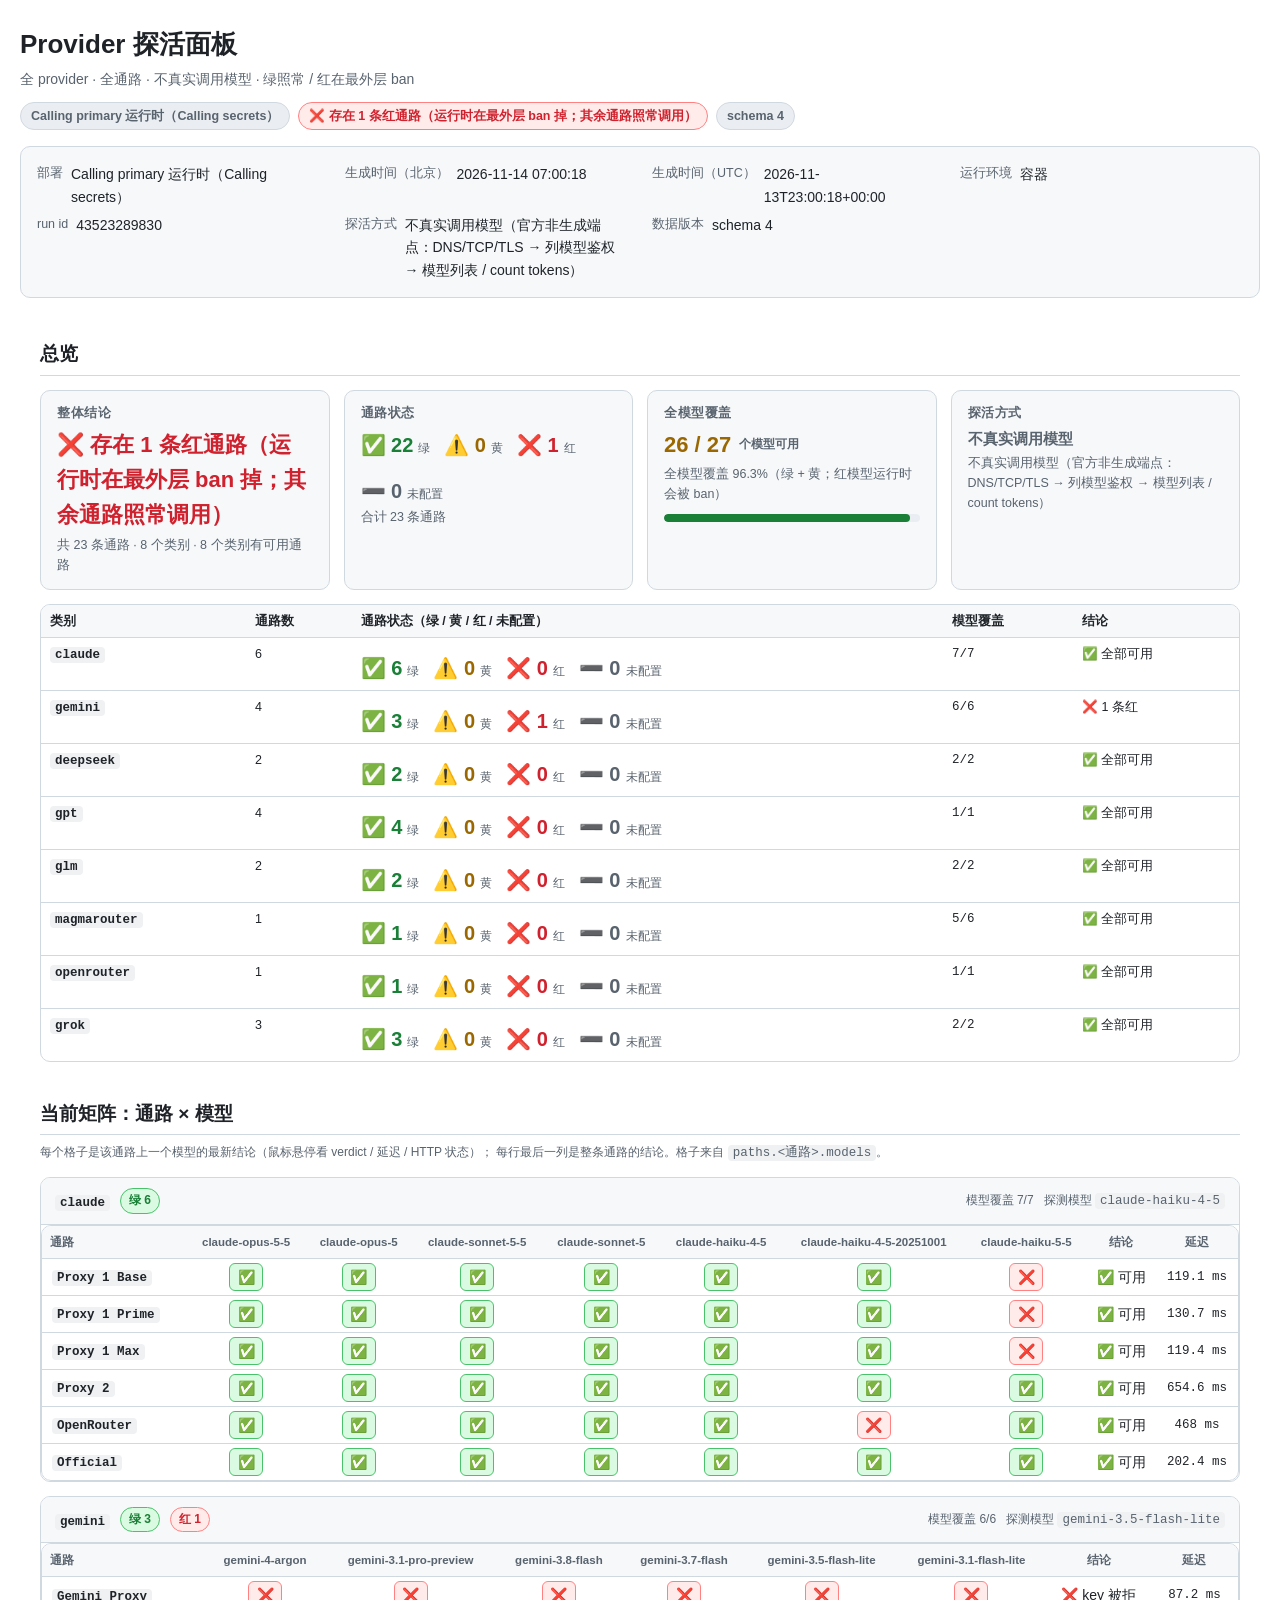
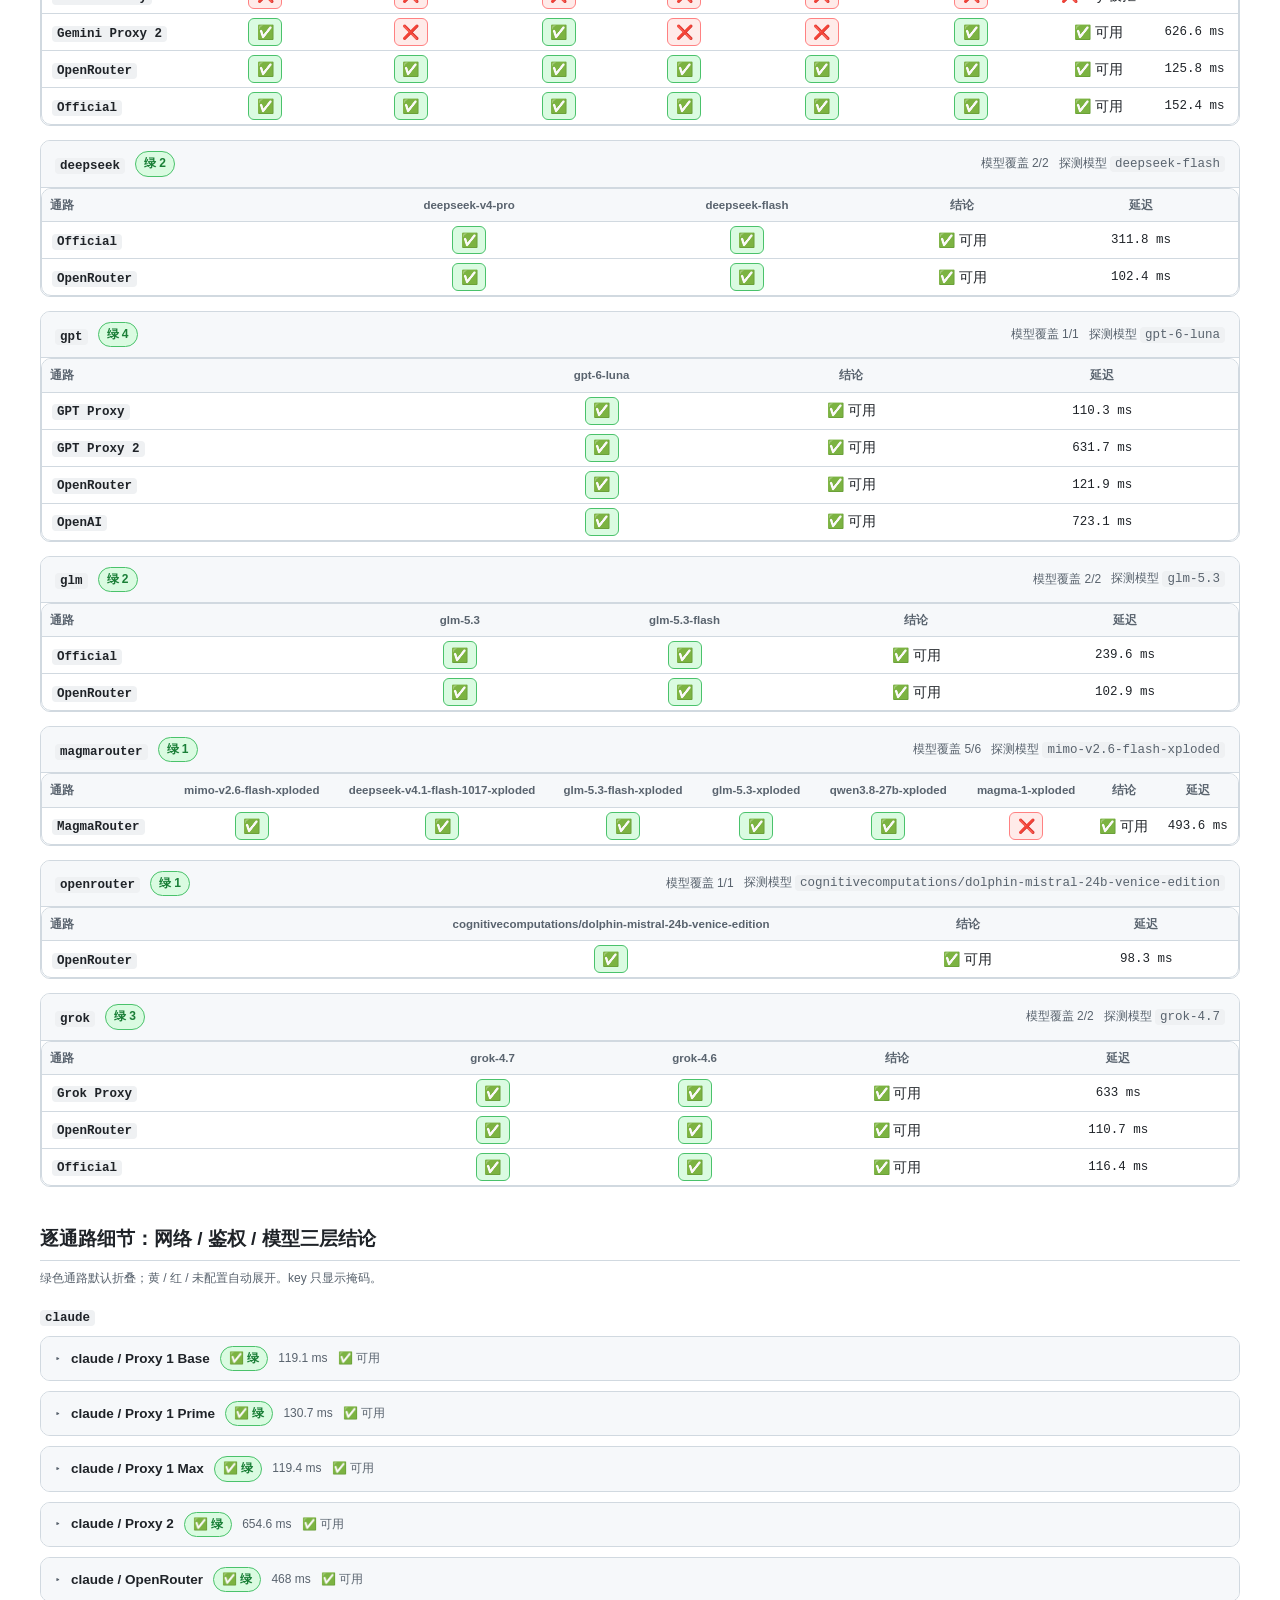
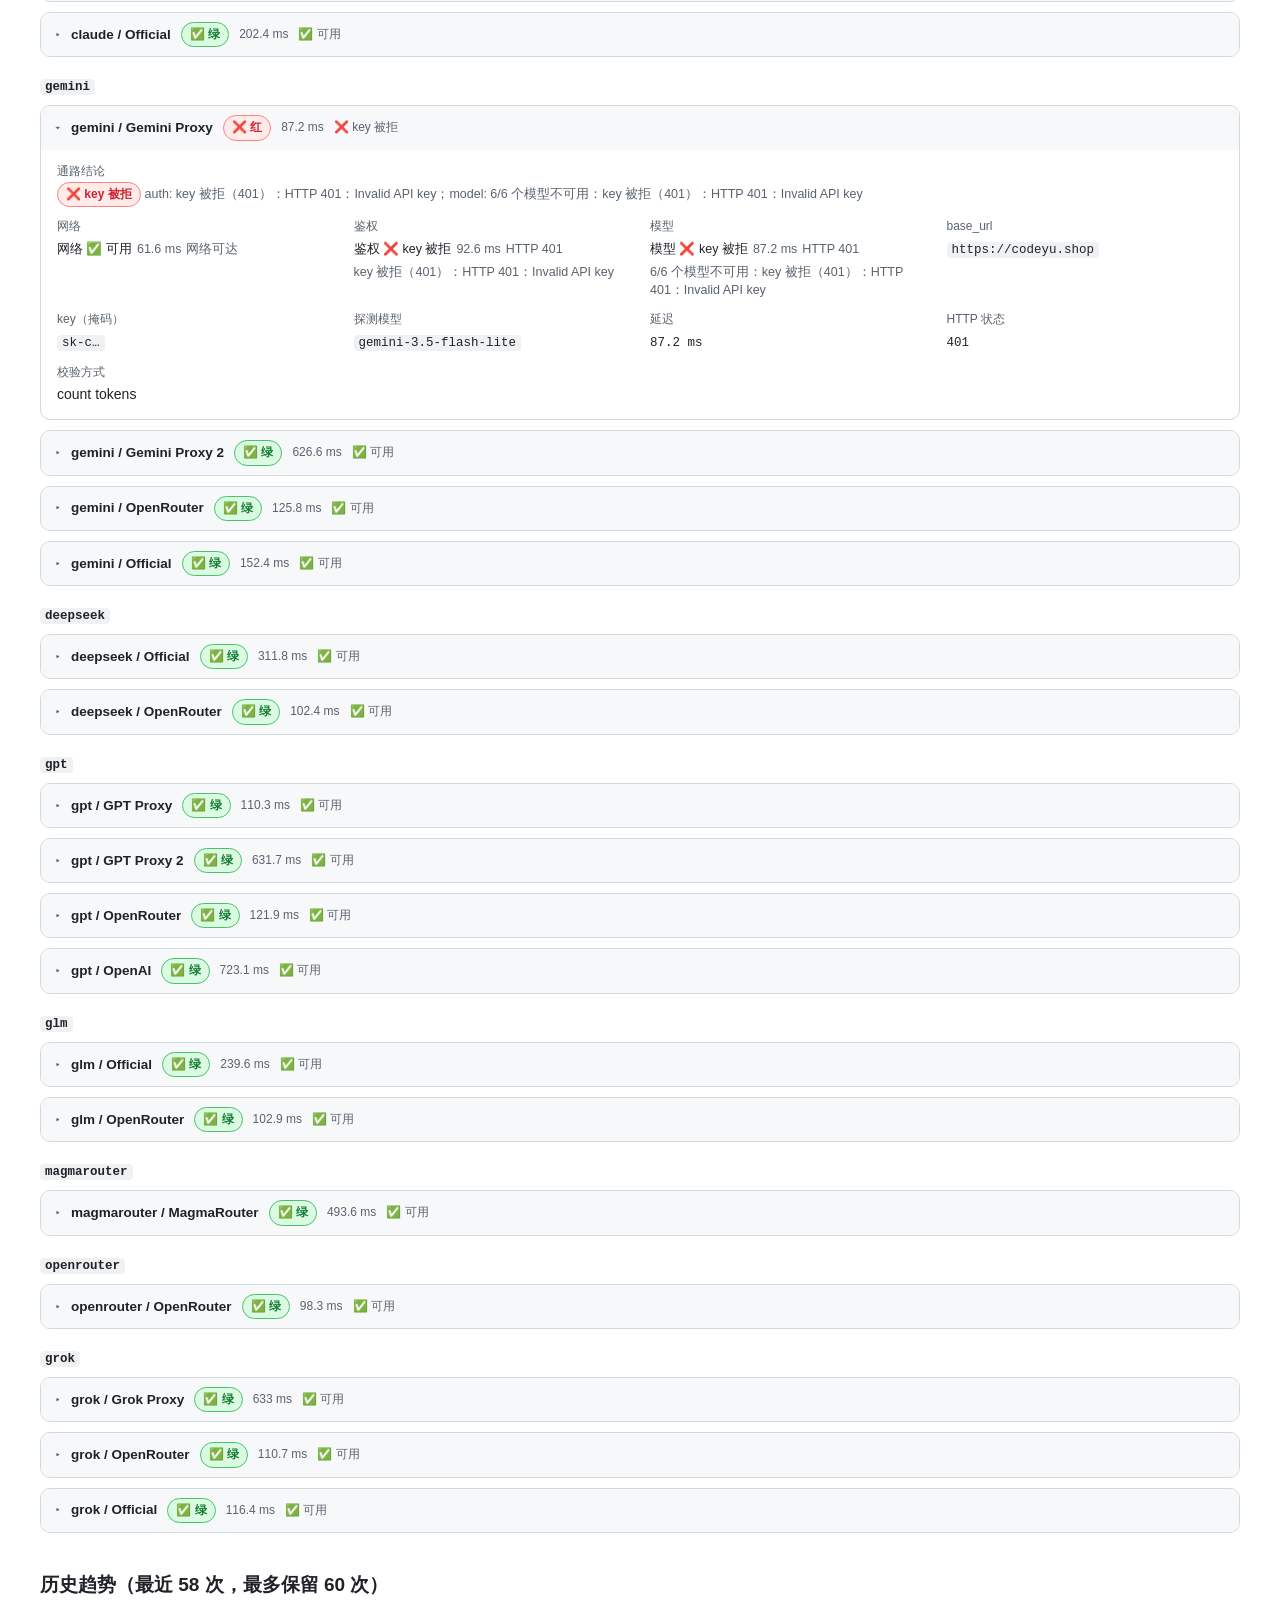
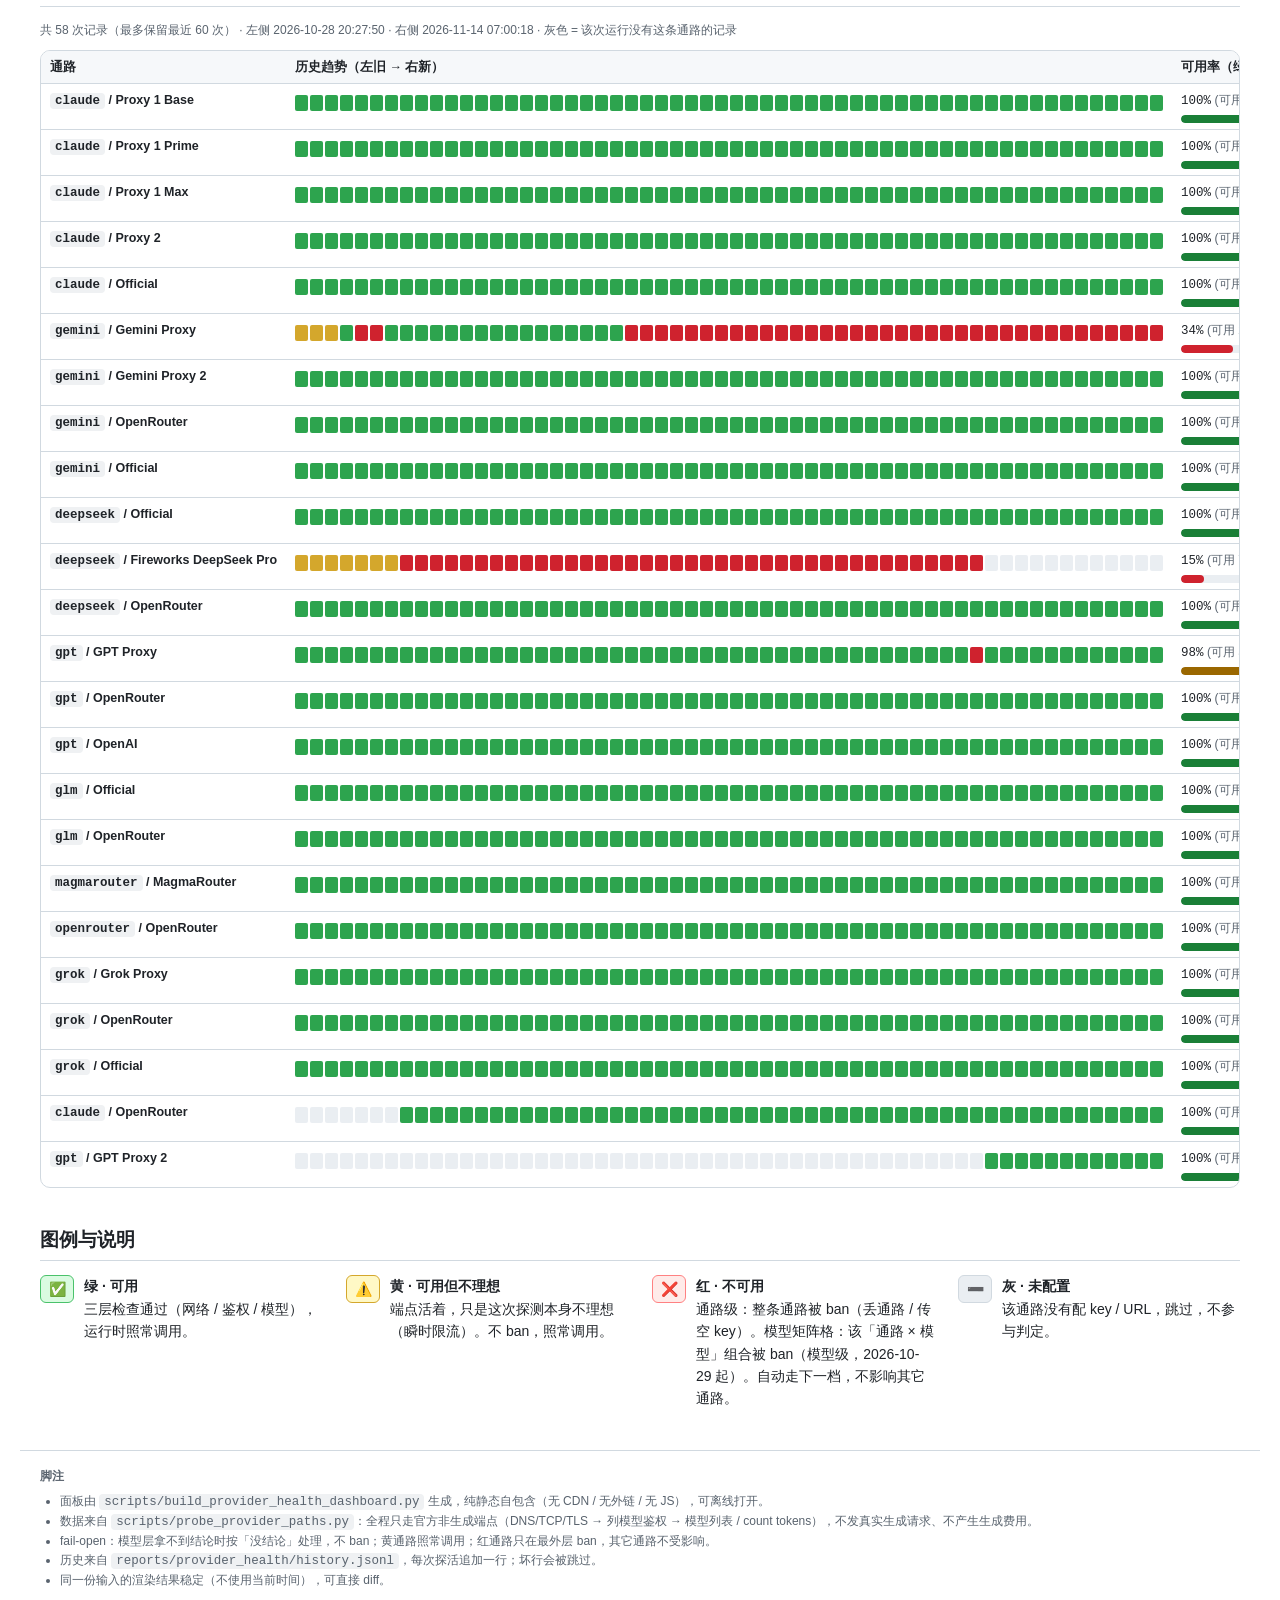
==== commit f3e6e252: "Calling 探活：2026-11-14 07:00 北京时间（[official_non_call] claude:绿6/6 gemini:绿3/4 deepseek:绿2/2 gpt:绿4/4 " ====
--- a/reports/provider_health/dashboard.html
+++ b/reports/provider_health/dashboard.html
@@ -195,7 +195,7 @@
     <h1>Provider 探活面板</h1>
     <p class="subtitle">全 provider · 全通路 · 不真实调用模型 · 绿照常 / 红在最外层 ban</p>
     <div class="badges"><span class="pill grey">Calling primary 运行时（Calling secrets）</span><span class="pill red">❌ 存在 1 条红通路（运行时在最外层 ban 掉；其余通路照常调用）</span><span class="pill grey">schema 4</span></div>
-    <dl class="meta-grid"><div><dt>部署</dt><dd>Calling primary 运行时（Calling secrets）</dd></div><div><dt>生成时间（北京）</dt><dd>2026-11-13 21:32:36</dd></div><div><dt>生成时间（UTC）</dt><dd>2026-11-13T13:32:36+00:00</dd></div><div><dt>运行环境</dt><dd>容器</dd></div><div><dt>run id</dt><dd>43433961177</dd></div><div><dt>探活方式</dt><dd>不真实调用模型（官方非生成端点：DNS/TCP/TLS → 列模型鉴权 → 模型列表 / count tokens）</dd></div><div><dt>数据版本</dt><dd>schema 4</dd></div></dl>
+    <dl class="meta-grid"><div><dt>部署</dt><dd>Calling primary 运行时（Calling secrets）</dd></div><div><dt>生成时间（北京）</dt><dd>2026-11-14 07:00:18</dd></div><div><dt>生成时间（UTC）</dt><dd>2026-11-13T23:00:18+00:00</dd></div><div><dt>运行环境</dt><dd>容器</dd></div><div><dt>run id</dt><dd>43523289830</dd></div><div><dt>探活方式</dt><dd>不真实调用模型（官方非生成端点：DNS/TCP/TLS → 列模型鉴权 → 模型列表 / count tokens）</dd></div><div><dt>数据版本</dt><dd>schema 4</dd></div></dl>
   </div>
 </header>
 <main>
@@ -215,538 +215,538 @@
 ✅ 可用
 模型在官方模型列表里（claude-opus-5-5）（只做非生成校验，不发真实调用）
 HTTP 200
-194.2 ms
+119.1 ms
 校验方式 模型列表">✅</span></td><td><span class="cell sev-green" title="claude/Proxy 1 Base · 模型 claude-opus-5
 ✅ 可用
 模型在官方模型列表里（claude-opus-5）（只做非生成校验，不发真实调用）
 HTTP 200
-194.2 ms
-校验方式 模型列表">✅</span></td><td><span class="cell sev-red" title="claude/Proxy 1 Base · 模型 claude-sonnet-5-5
-❌ 模型不可用（模型级 ban）
-模型不可用（404）：HTTP 404：Model &quot;claude-sonnet-5-5&quot; is not supported by any configured account in this group
-HTTP 404
-193.9 ms
-校验方式 count tokens">❌</span></td><td><span class="cell sev-green" title="claude/Proxy 1 Base · 模型 claude-sonnet-5
+119.1 ms
+校验方式 模型列表">✅</span></td><td><span class="cell sev-green" title="claude/Proxy 1 Base · 模型 claude-sonnet-5-5
+✅ 可用
+模型在官方模型列表里（claude-sonnet-5-5）（只做非生成校验，不发真实调用）
+HTTP 200
+119.1 ms
+校验方式 模型列表">✅</span></td><td><span class="cell sev-green" title="claude/Proxy 1 Base · 模型 claude-sonnet-5
 ✅ 可用
 模型在官方模型列表里（claude-sonnet-5）（只做非生成校验，不发真实调用）
 HTTP 200
-194.2 ms
+119.1 ms
 校验方式 模型列表">✅</span></td><td><span class="cell sev-green" title="claude/Proxy 1 Base · 模型 claude-haiku-4-5
 ✅ 可用
-模型在官方模型列表里（claude-haiku-4-5）（只做非生成校验，不发真实调用）
-HTTP 200
-194.2 ms
+模型在官方模型列表里（claude-haiku-4-5-20251001）（只做非生成校验，不发真实调用）
+HTTP 200
+119.1 ms
 校验方式 模型列表">✅</span></td><td><span class="cell sev-green" title="claude/Proxy 1 Base · 模型 claude-haiku-4-5-20251001
 ✅ 可用
 模型在官方模型列表里（claude-haiku-4-5-20251001）（只做非生成校验，不发真实调用）
 HTTP 200
-194.2 ms
+119.1 ms
 校验方式 模型列表">✅</span></td><td><span class="cell sev-red" title="claude/Proxy 1 Base · 模型 claude-haiku-5-5
-❌ 模型不可用（模型级 ban）
-模型不可用（404）：HTTP 404：Model &quot;claude-haiku-5-5&quot; is not supported by any configured account in this group
-HTTP 404
-188.5 ms
+❌ 上游错误
+上游错误（503）：HTTP 503：Service temporarily unavailable
+HTTP 503
+131.1 ms
 校验方式 count tokens">❌</span></td><td><span title="✅ 可用
 三层检查均通过
 HTTP 200
-188.5 ms">✅ 可用</span></td><td class="mono">188.5 ms</td></tr><tr><td class="path-col"><code>Proxy 1 Prime</code></td><td><span class="cell sev-green" title="claude/Proxy 1 Prime · 模型 claude-opus-5-5
+119.1 ms">✅ 可用</span></td><td class="mono">119.1 ms</td></tr><tr><td class="path-col"><code>Proxy 1 Prime</code></td><td><span class="cell sev-green" title="claude/Proxy 1 Prime · 模型 claude-opus-5-5
 ✅ 可用
 模型在官方模型列表里（claude-opus-5-5）（只做非生成校验，不发真实调用）
 HTTP 200
-131.5 ms
+139.3 ms
 校验方式 模型列表">✅</span></td><td><span class="cell sev-green" title="claude/Proxy 1 Prime · 模型 claude-opus-5
 ✅ 可用
 模型在官方模型列表里（claude-opus-5）（只做非生成校验，不发真实调用）
 HTTP 200
-131.5 ms
+139.3 ms
 校验方式 模型列表">✅</span></td><td><span class="cell sev-green" title="claude/Proxy 1 Prime · 模型 claude-sonnet-5-5
 ✅ 可用
 模型在官方模型列表里（claude-sonnet-5-5）（只做非生成校验，不发真实调用）
 HTTP 200
-131.5 ms
+139.3 ms
 校验方式 模型列表">✅</span></td><td><span class="cell sev-green" title="claude/Proxy 1 Prime · 模型 claude-sonnet-5
 ✅ 可用
 模型在官方模型列表里（claude-sonnet-5）（只做非生成校验，不发真实调用）
 HTTP 200
-131.5 ms
+139.3 ms
 校验方式 模型列表">✅</span></td><td><span class="cell sev-green" title="claude/Proxy 1 Prime · 模型 claude-haiku-4-5
 ✅ 可用
 模型在官方模型列表里（claude-haiku-4-5-20251001）（只做非生成校验，不发真实调用）
 HTTP 200
-131.5 ms
+139.3 ms
 校验方式 模型列表">✅</span></td><td><span class="cell sev-green" title="claude/Proxy 1 Prime · 模型 claude-haiku-4-5-20251001
 ✅ 可用
 模型在官方模型列表里（claude-haiku-4-5-20251001）（只做非生成校验，不发真实调用）
 HTTP 200
-131.5 ms
+139.3 ms
 校验方式 模型列表">✅</span></td><td><span class="cell sev-red" title="claude/Proxy 1 Prime · 模型 claude-haiku-5-5
 ❌ 模型不可用（模型级 ban）
 模型不可用（404）：HTTP 404：Model &quot;claude-haiku-5-5&quot; is not supported by any configured account in this group
 HTTP 404
-202 ms
+130.7 ms
 校验方式 count tokens">❌</span></td><td><span title="✅ 可用
 三层检查均通过
 HTTP 200
-131.5 ms">✅ 可用</span></td><td class="mono">131.5 ms</td></tr><tr><td class="path-col"><code>Proxy 1 Max</code></td><td><span class="cell sev-green" title="claude/Proxy 1 Max · 模型 claude-opus-5-5
+130.7 ms">✅ 可用</span></td><td class="mono">130.7 ms</td></tr><tr><td class="path-col"><code>Proxy 1 Max</code></td><td><span class="cell sev-green" title="claude/Proxy 1 Max · 模型 claude-opus-5-5
 ✅ 可用
 模型在官方模型列表里（claude-opus-5-5）（只做非生成校验，不发真实调用）
 HTTP 200
-120.1 ms
+119.4 ms
 校验方式 模型列表">✅</span></td><td><span class="cell sev-green" title="claude/Proxy 1 Max · 模型 claude-opus-5
 ✅ 可用
 模型在官方模型列表里（claude-opus-5）（只做非生成校验，不发真实调用）
 HTTP 200
-120.1 ms
+119.4 ms
 校验方式 模型列表">✅</span></td><td><span class="cell sev-green" title="claude/Proxy 1 Max · 模型 claude-sonnet-5-5
 ✅ 可用
 模型在官方模型列表里（claude-sonnet-5-5）（只做非生成校验，不发真实调用）
 HTTP 200
-120.1 ms
+119.4 ms
 校验方式 模型列表">✅</span></td><td><span class="cell sev-green" title="claude/Proxy 1 Max · 模型 claude-sonnet-5
 ✅ 可用
 模型在官方模型列表里（claude-sonnet-5）（只做非生成校验，不发真实调用）
 HTTP 200
-120.1 ms
+119.4 ms
 校验方式 模型列表">✅</span></td><td><span class="cell sev-green" title="claude/Proxy 1 Max · 模型 claude-haiku-4-5
 ✅ 可用
 模型在官方模型列表里（claude-haiku-4-5-20251001）（只做非生成校验，不发真实调用）
 HTTP 200
-120.1 ms
+119.4 ms
 校验方式 模型列表">✅</span></td><td><span class="cell sev-green" title="claude/Proxy 1 Max · 模型 claude-haiku-4-5-20251001
 ✅ 可用
 模型在官方模型列表里（claude-haiku-4-5-20251001）（只做非生成校验，不发真实调用）
 HTTP 200
-120.1 ms
+119.4 ms
 校验方式 模型列表">✅</span></td><td><span class="cell sev-red" title="claude/Proxy 1 Max · 模型 claude-haiku-5-5
 ❌ 模型不可用（模型级 ban）
 模型不可用（404）：HTTP 404：Model &quot;claude-haiku-5-5&quot; is not supported by any configured account in this group
 HTTP 404
-140.2 ms
+125.4 ms
 校验方式 count tokens">❌</span></td><td><span title="✅ 可用
 三层检查均通过
 HTTP 200
-120.1 ms">✅ 可用</span></td><td class="mono">120.1 ms</td></tr><tr><td class="path-col"><code>Proxy 2</code></td><td><span class="cell sev-green" title="claude/Proxy 2 · 模型 claude-opus-5-5
+119.4 ms">✅ 可用</span></td><td class="mono">119.4 ms</td></tr><tr><td class="path-col"><code>Proxy 2</code></td><td><span class="cell sev-green" title="claude/Proxy 2 · 模型 claude-opus-5-5
 ✅ 可用
 模型在官方模型列表里（claude-opus-5-5）（只做非生成校验，不发真实调用）
 HTTP 200
-801.8 ms
+654.6 ms
 校验方式 模型列表">✅</span></td><td><span class="cell sev-green" title="claude/Proxy 2 · 模型 claude-opus-5
 ✅ 可用
 模型在官方模型列表里（claude-opus-5）（只做非生成校验，不发真实调用）
 HTTP 200
-801.8 ms
+654.6 ms
 校验方式 模型列表">✅</span></td><td><span class="cell sev-green" title="claude/Proxy 2 · 模型 claude-sonnet-5-5
 ✅ 可用
 模型在官方模型列表里（claude-sonnet-5-5）（只做非生成校验，不发真实调用）
 HTTP 200
-801.8 ms
+654.6 ms
 校验方式 模型列表">✅</span></td><td><span class="cell sev-green" title="claude/Proxy 2 · 模型 claude-sonnet-5
 ✅ 可用
 模型在官方模型列表里（claude-sonnet-5）（只做非生成校验，不发真实调用）
 HTTP 200
-801.8 ms
+654.6 ms
 校验方式 模型列表">✅</span></td><td><span class="cell sev-green" title="claude/Proxy 2 · 模型 claude-haiku-4-5
 ✅ 可用
 模型在官方模型列表里（claude-haiku-4-5）（只做非生成校验，不发真实调用）
 HTTP 200
-801.8 ms
+654.6 ms
 校验方式 模型列表">✅</span></td><td><span class="cell sev-green" title="claude/Proxy 2 · 模型 claude-haiku-4-5-20251001
 ✅ 可用
 模型在官方模型列表里（claude-haiku-4-5-20251001）（只做非生成校验，不发真实调用）
 HTTP 200
-801.8 ms
+654.6 ms
 校验方式 模型列表">✅</span></td><td><span class="cell sev-green" title="claude/Proxy 2 · 模型 claude-haiku-5-5
 ✅ 可用
 模型在官方模型列表里（claude-haiku-5-5）（只做非生成校验，不发真实调用）
 HTTP 200
-801.8 ms
-校验方式 模型列表">✅</span></td><td><span title="✅ 可用
-三层检查均通过
-HTTP 200
-801.8 ms">✅ 可用</span></td><td class="mono">801.8 ms</td></tr><tr><td class="path-col"><code>OpenRouter</code></td><td><span class="cell sev-green" title="claude/OpenRouter · 模型 claude-opus-5-5
+654.6 ms
+校验方式 模型列表">✅</span></td><td><span title="✅ 可用
+三层检查均通过
+HTTP 200
+654.6 ms">✅ 可用</span></td><td class="mono">654.6 ms</td></tr><tr><td class="path-col"><code>OpenRouter</code></td><td><span class="cell sev-green" title="claude/OpenRouter · 模型 claude-opus-5-5
 ✅ 可用
 模型在官方模型列表里（anthropic/claude-opus-5.5）（只做非生成校验，不发真实调用）
 HTTP 200
-421.1 ms
+468 ms
 校验方式 模型列表">✅</span></td><td><span class="cell sev-green" title="claude/OpenRouter · 模型 claude-opus-5
 ✅ 可用
 模型在官方模型列表里（anthropic/claude-opus-5）（只做非生成校验，不发真实调用）
 HTTP 200
-421.1 ms
+468 ms
 校验方式 模型列表">✅</span></td><td><span class="cell sev-green" title="claude/OpenRouter · 模型 claude-sonnet-5-5
 ✅ 可用
 模型在官方模型列表里（anthropic/claude-sonnet-5.5）（只做非生成校验，不发真实调用）
 HTTP 200
-421.1 ms
+468 ms
 校验方式 模型列表">✅</span></td><td><span class="cell sev-green" title="claude/OpenRouter · 模型 claude-sonnet-5
 ✅ 可用
 模型在官方模型列表里（anthropic/claude-sonnet-5）（只做非生成校验，不发真实调用）
 HTTP 200
-421.1 ms
+468 ms
 校验方式 模型列表">✅</span></td><td><span class="cell sev-green" title="claude/OpenRouter · 模型 claude-haiku-4-5
 ✅ 可用
 模型在官方模型列表里（anthropic/claude-haiku-4.5）（只做非生成校验，不发真实调用）
 HTTP 200
-421.1 ms
+468 ms
 校验方式 模型列表">✅</span></td><td><span class="cell sev-red" title="claude/OpenRouter · 模型 claude-haiku-4-5-20251001
 ❌ 模型不可用（模型级 ban）
-模型不在该通路的模型列表里（探测 anthropic/claude-haiku-4-5-20251001，列表 435 个）（只做非生成校验，不发真实调用）；该「通路×模型」组合按红处理，运行时模型级 ban
-HTTP 200
-421.1 ms
+模型不在该通路的模型列表里（探测 anthropic/claude-haiku-4-5-20251001，列表 436 个）（只做非生成校验，不发真实调用）；该「通路×模型」组合按红处理，运行时模型级 ban
+HTTP 200
+468 ms
 校验方式 模型列表">❌</span></td><td><span class="cell sev-green" title="claude/OpenRouter · 模型 claude-haiku-5-5
 ✅ 可用
 模型在官方模型列表里（anthropic/claude-haiku-5.5）（只做非生成校验，不发真实调用）
 HTTP 200
-421.1 ms
-校验方式 模型列表">✅</span></td><td><span title="✅ 可用
-三层检查均通过
-HTTP 200
-421.1 ms">✅ 可用</span></td><td class="mono">421.1 ms</td></tr><tr><td class="path-col"><code>Official</code></td><td><span class="cell sev-green" title="claude/Official · 模型 claude-opus-5-5
+468 ms
+校验方式 模型列表">✅</span></td><td><span title="✅ 可用
+三层检查均通过
+HTTP 200
+468 ms">✅ 可用</span></td><td class="mono">468 ms</td></tr><tr><td class="path-col"><code>Official</code></td><td><span class="cell sev-green" title="claude/Official · 模型 claude-opus-5-5
 ✅ 可用
 模型在官方模型列表里（claude-opus-5-5）（只做非生成校验，不发真实调用）
 HTTP 200
-192 ms
+202.4 ms
 校验方式 模型列表">✅</span></td><td><span class="cell sev-green" title="claude/Official · 模型 claude-opus-5
 ✅ 可用
 模型在官方模型列表里（claude-opus-5）（只做非生成校验，不发真实调用）
 HTTP 200
-192 ms
+202.4 ms
 校验方式 模型列表">✅</span></td><td><span class="cell sev-green" title="claude/Official · 模型 claude-sonnet-5-5
 ✅ 可用
 模型在官方模型列表里（claude-sonnet-5-5）（只做非生成校验，不发真实调用）
 HTTP 200
-192 ms
+202.4 ms
 校验方式 模型列表">✅</span></td><td><span class="cell sev-green" title="claude/Official · 模型 claude-sonnet-5
 ✅ 可用
 模型在官方模型列表里（claude-sonnet-5）（只做非生成校验，不发真实调用）
 HTTP 200
-192 ms
+202.4 ms
 校验方式 模型列表">✅</span></td><td><span class="cell sev-green" title="claude/Official · 模型 claude-haiku-4-5
 ✅ 可用
 模型在官方模型列表里（claude-haiku-4-5-20251001）（只做非生成校验，不发真实调用）
 HTTP 200
-192 ms
+202.4 ms
 校验方式 模型列表">✅</span></td><td><span class="cell sev-green" title="claude/Official · 模型 claude-haiku-4-5-20251001
 ✅ 可用
 模型在官方模型列表里（claude-haiku-4-5-20251001）（只做非生成校验，不发真实调用）
 HTTP 200
-192 ms
+202.4 ms
 校验方式 模型列表">✅</span></td><td><span class="cell sev-green" title="claude/Official · 模型 claude-haiku-5-5
 ✅ 可用
 模型在官方模型列表里（claude-haiku-5-5）（只做非生成校验，不发真实调用）
 HTTP 200
-192 ms
-校验方式 模型列表">✅</span></td><td><span title="✅ 可用
-三层检查均通过
-HTTP 200
-192 ms">✅ 可用</span></td><td class="mono">192 ms</td></tr></tbody></table></div></section><section class="provider-card"><div class="provider-head"><span class="name"><code>gemini</code></span><span class="badge green">绿 3</span><span class="badge red">红 1</span><span class="spacer"></span><span class="small muted">模型覆盖 6/6</span><span class="small muted">探测模型 <code>gemini-3.5-flash-lite</code></span></div><div class="table-wrap"><table class="matrix"><thead><tr><th class="path-col">通路</th><th title="gemini-4-argon">gemini-4-argon</th><th title="gemini-3.1-pro-preview">gemini-3.1-pro-preview</th><th title="gemini-3.8-flash">gemini-3.8-flash</th><th title="gemini-3.7-flash">gemini-3.7-flash</th><th title="gemini-3.5-flash-lite">gemini-3.5-flash-lite</th><th title="gemini-3.1-flash-lite">gemini-3.1-flash-lite</th><th>结论</th><th>延迟</th></tr></thead><tbody><tr><td class="path-col"><code>Gemini Proxy</code></td><td><span class="cell sev-red" title="gemini/Gemini Proxy · 模型 gemini-4-argon
+202.4 ms
+校验方式 模型列表">✅</span></td><td><span title="✅ 可用
+三层检查均通过
+HTTP 200
+202.4 ms">✅ 可用</span></td><td class="mono">202.4 ms</td></tr></tbody></table></div></section><section class="provider-card"><div class="provider-head"><span class="name"><code>gemini</code></span><span class="badge green">绿 3</span><span class="badge red">红 1</span><span class="spacer"></span><span class="small muted">模型覆盖 6/6</span><span class="small muted">探测模型 <code>gemini-3.5-flash-lite</code></span></div><div class="table-wrap"><table class="matrix"><thead><tr><th class="path-col">通路</th><th title="gemini-4-argon">gemini-4-argon</th><th title="gemini-3.1-pro-preview">gemini-3.1-pro-preview</th><th title="gemini-3.8-flash">gemini-3.8-flash</th><th title="gemini-3.7-flash">gemini-3.7-flash</th><th title="gemini-3.5-flash-lite">gemini-3.5-flash-lite</th><th title="gemini-3.1-flash-lite">gemini-3.1-flash-lite</th><th>结论</th><th>延迟</th></tr></thead><tbody><tr><td class="path-col"><code>Gemini Proxy</code></td><td><span class="cell sev-red" title="gemini/Gemini Proxy · 模型 gemini-4-argon
 ❌ key 被拒
 key 被拒（401）：HTTP 401：Invalid API key
 HTTP 401
-182.8 ms
+116 ms
 校验方式 count tokens">❌</span></td><td><span class="cell sev-red" title="gemini/Gemini Proxy · 模型 gemini-3.1-pro-preview
 ❌ key 被拒
 key 被拒（401）：HTTP 401：Invalid API key
 HTTP 401
-166.8 ms
+110.4 ms
 校验方式 count tokens">❌</span></td><td><span class="cell sev-red" title="gemini/Gemini Proxy · 模型 gemini-3.8-flash
 ❌ key 被拒
 key 被拒（401）：HTTP 401：Invalid API key
 HTTP 401
-126.6 ms
+88.2 ms
 校验方式 count tokens">❌</span></td><td><span class="cell sev-red" title="gemini/Gemini Proxy · 模型 gemini-3.7-flash
 ❌ key 被拒
 key 被拒（401）：HTTP 401：Invalid API key
 HTTP 401
-160 ms
+88.5 ms
 校验方式 count tokens">❌</span></td><td><span class="cell sev-red" title="gemini/Gemini Proxy · 模型 gemini-3.5-flash-lite
 ❌ key 被拒
 key 被拒（401）：HTTP 401：Invalid API key
 HTTP 401
-163.9 ms
+97.4 ms
 校验方式 count tokens">❌</span></td><td><span class="cell sev-red" title="gemini/Gemini Proxy · 模型 gemini-3.1-flash-lite
 ❌ key 被拒
 key 被拒（401）：HTTP 401：Invalid API key
 HTTP 401
-119.2 ms
+87.2 ms
 校验方式 count tokens">❌</span></td><td><span title="❌ key 被拒
 auth: key 被拒（401）：HTTP 401：Invalid API key；model: 6/6 个模型不可用：key 被拒（401）：HTTP 401：Invalid API key
 HTTP 401
-119.2 ms">❌ key 被拒</span></td><td class="mono">119.2 ms</td></tr><tr><td class="path-col"><code>Gemini Proxy 2</code></td><td><span class="cell sev-green" title="gemini/Gemini Proxy 2 · 模型 gemini-4-argon
+87.2 ms">❌ key 被拒</span></td><td class="mono">87.2 ms</td></tr><tr><td class="path-col"><code>Gemini Proxy 2</code></td><td><span class="cell sev-green" title="gemini/Gemini Proxy 2 · 模型 gemini-4-argon
 ✅ 可用
 模型在官方模型列表里（gemini-4-argon）（只做非生成校验，不发真实调用）
 HTTP 200
-757.2 ms
+661.6 ms
 校验方式 模型列表">✅</span></td><td><span class="cell sev-red" title="gemini/Gemini Proxy 2 · 模型 gemini-3.1-pro-preview
 ❌ 模型不可用（模型级 ban）
 模型不在该通路的模型列表里（探测 gemini-3.1-pro-preview，列表 6 个）（只做非生成校验，不发真实调用）；该「通路×模型」组合按红处理，运行时模型级 ban
 HTTP 404
-787 ms
+626.6 ms
 校验方式 count tokens">❌</span></td><td><span class="cell sev-green" title="gemini/Gemini Proxy 2 · 模型 gemini-3.8-flash
 ✅ 可用
 模型在官方模型列表里（gemini-3.8-flash）（只做非生成校验，不发真实调用）
 HTTP 200
-757.2 ms
+661.6 ms
 校验方式 模型列表">✅</span></td><td><span class="cell sev-red" title="gemini/Gemini Proxy 2 · 模型 gemini-3.7-flash
 ❌ 模型不可用（模型级 ban）
 模型不在该通路的模型列表里（探测 gemini-3.7-flash，列表 6 个）（只做非生成校验，不发真实调用）；该「通路×模型」组合按红处理，运行时模型级 ban
 HTTP 404
-782 ms
+662.3 ms
 校验方式 count tokens">❌</span></td><td><span class="cell sev-red" title="gemini/Gemini Proxy 2 · 模型 gemini-3.5-flash-lite
 ❌ 模型不可用（模型级 ban）
 模型不在该通路的模型列表里（探测 gemini-3.5-flash-lite，列表 6 个）（只做非生成校验，不发真实调用）；该「通路×模型」组合按红处理，运行时模型级 ban
 HTTP 404
-748.9 ms
+627.9 ms
 校验方式 count tokens">❌</span></td><td><span class="cell sev-green" title="gemini/Gemini Proxy 2 · 模型 gemini-3.1-flash-lite
 ✅ 可用
 模型在官方模型列表里（gemini-3.1-flash-lite）（只做非生成校验，不发真实调用）
 HTTP 200
-757.2 ms
-校验方式 模型列表">✅</span></td><td><span title="✅ 可用
-三层检查均通过
-HTTP 200
-748.9 ms">✅ 可用</span></td><td class="mono">748.9 ms</td></tr><tr><td class="path-col"><code>OpenRouter</code></td><td><span class="cell sev-green" title="gemini/OpenRouter · 模型 gemini-4-argon
+661.6 ms
+校验方式 模型列表">✅</span></td><td><span title="✅ 可用
+三层检查均通过
+HTTP 200
+626.6 ms">✅ 可用</span></td><td class="mono">626.6 ms</td></tr><tr><td class="path-col"><code>OpenRouter</code></td><td><span class="cell sev-green" title="gemini/OpenRouter · 模型 gemini-4-argon
 ✅ 可用
 模型在官方模型列表里（google/gemini-4-argon）（只做非生成校验，不发真实调用）
 HTTP 200
-87.8 ms
+125.8 ms
 校验方式 模型列表">✅</span></td><td><span class="cell sev-green" title="gemini/OpenRouter · 模型 gemini-3.1-pro-preview
 ✅ 可用
 模型在官方模型列表里（google/gemini-3.1-pro-preview）（只做非生成校验，不发真实调用）
 HTTP 200
-87.8 ms
+125.8 ms
 校验方式 模型列表">✅</span></td><td><span class="cell sev-green" title="gemini/OpenRouter · 模型 gemini-3.8-flash
 ✅ 可用
 模型在官方模型列表里（google/gemini-3.8-flash）（只做非生成校验，不发真实调用）
 HTTP 200
-87.8 ms
+125.8 ms
 校验方式 模型列表">✅</span></td><td><span class="cell sev-green" title="gemini/OpenRouter · 模型 gemini-3.7-flash
 ✅ 可用
 模型在官方模型列表里（google/gemini-3.7-flash）（只做非生成校验，不发真实调用）
 HTTP 200
-87.8 ms
+125.8 ms
 校验方式 模型列表">✅</span></td><td><span class="cell sev-green" title="gemini/OpenRouter · 模型 gemini-3.5-flash-lite
 ✅ 可用
 模型在官方模型列表里（google/gemini-3.5-flash-lite）（只做非生成校验，不发真实调用）
 HTTP 200
-87.8 ms
+125.8 ms
 校验方式 模型列表">✅</span></td><td><span class="cell sev-green" title="gemini/OpenRouter · 模型 gemini-3.1-flash-lite
 ✅ 可用
 模型在官方模型列表里（google/gemini-3.1-flash-lite）（只做非生成校验，不发真实调用）
 HTTP 200
-87.8 ms
-校验方式 模型列表">✅</span></td><td><span title="✅ 可用
-三层检查均通过
-HTTP 200
-87.8 ms">✅ 可用</span></td><td class="mono">87.8 ms</td></tr><tr><td class="path-col"><code>Official</code></td><td><span class="cell sev-green" title="gemini/Official · 模型 gemini-4-argon
+125.8 ms
+校验方式 模型列表">✅</span></td><td><span title="✅ 可用
+三层检查均通过
+HTTP 200
+125.8 ms">✅ 可用</span></td><td class="mono">125.8 ms</td></tr><tr><td class="path-col"><code>Official</code></td><td><span class="cell sev-green" title="gemini/Official · 模型 gemini-4-argon
 ✅ 可用
 模型在官方模型列表里（gemini-4-argon）（只做非生成校验，不发真实调用）
 HTTP 200
-161.7 ms
+152.4 ms
 校验方式 模型列表">✅</span></td><td><span class="cell sev-green" title="gemini/Official · 模型 gemini-3.1-pro-preview
 ✅ 可用
 模型在官方模型列表里（gemini-3.1-pro-preview）（只做非生成校验，不发真实调用）
 HTTP 200
-161.7 ms
+152.4 ms
 校验方式 模型列表">✅</span></td><td><span class="cell sev-green" title="gemini/Official · 模型 gemini-3.8-flash
 ✅ 可用
 模型在官方模型列表里（gemini-3.8-flash）（只做非生成校验，不发真实调用）
 HTTP 200
-161.7 ms
+152.4 ms
 校验方式 模型列表">✅</span></td><td><span class="cell sev-green" title="gemini/Official · 模型 gemini-3.7-flash
 ✅ 可用
 模型在官方模型列表里（gemini-3.7-flash）（只做非生成校验，不发真实调用）
 HTTP 200
-161.7 ms
+152.4 ms
 校验方式 模型列表">✅</span></td><td><span class="cell sev-green" title="gemini/Official · 模型 gemini-3.5-flash-lite
 ✅ 可用
 模型在官方模型列表里（gemini-3.5-flash-lite）（只做非生成校验，不发真实调用）
 HTTP 200
-161.7 ms
+152.4 ms
 校验方式 模型列表">✅</span></td><td><span class="cell sev-green" title="gemini/Official · 模型 gemini-3.1-flash-lite
 ✅ 可用
 模型在官方模型列表里（gemini-3.1-flash-lite）（只做非生成校验，不发真实调用）
 HTTP 200
-161.7 ms
-校验方式 模型列表">✅</span></td><td><span title="✅ 可用
-三层检查均通过
-HTTP 200
-161.7 ms">✅ 可用</span></td><td class="mono">161.7 ms</td></tr></tbody></table></div></section><section class="provider-card"><div class="provider-head"><span class="name"><code>deepseek</code></span><span class="badge green">绿 2</span><span class="spacer"></span><span class="small muted">模型覆盖 2/2</span><span class="small muted">探测模型 <code>deepseek-flash</code></span></div><div class="table-wrap"><table class="matrix"><thead><tr><th class="path-col">通路</th><th title="deepseek-v4-pro">deepseek-v4-pro</th><th title="deepseek-flash">deepseek-flash</th><th>结论</th><th>延迟</th></tr></thead><tbody><tr><td class="path-col"><code>Official</code></td><td><span class="cell sev-green" title="deepseek/Official · 模型 deepseek-v4-pro
+152.4 ms
+校验方式 模型列表">✅</span></td><td><span title="✅ 可用
+三层检查均通过
+HTTP 200
+152.4 ms">✅ 可用</span></td><td class="mono">152.4 ms</td></tr></tbody></table></div></section><section class="provider-card"><div class="provider-head"><span class="name"><code>deepseek</code></span><span class="badge green">绿 2</span><span class="spacer"></span><span class="small muted">模型覆盖 2/2</span><span class="small muted">探测模型 <code>deepseek-flash</code></span></div><div class="table-wrap"><table class="matrix"><thead><tr><th class="path-col">通路</th><th title="deepseek-v4-pro">deepseek-v4-pro</th><th title="deepseek-flash">deepseek-flash</th><th>结论</th><th>延迟</th></tr></thead><tbody><tr><td class="path-col"><code>Official</code></td><td><span class="cell sev-green" title="deepseek/Official · 模型 deepseek-v4-pro
 ✅ 可用
 模型在官方模型列表里（deepseek-v4-pro）（只做非生成校验，不发真实调用）
 HTTP 200
-383.5 ms
+311.8 ms
 校验方式 模型列表">✅</span></td><td><span class="cell sev-green" title="deepseek/Official · 模型 deepseek-flash
 ✅ 可用
 模型在官方模型列表里（deepseek-flash）（只做非生成校验，不发真实调用）
 HTTP 200
-383.5 ms
-校验方式 模型列表">✅</span></td><td><span title="✅ 可用
-三层检查均通过
-HTTP 200
-383.5 ms">✅ 可用</span></td><td class="mono">383.5 ms</td></tr><tr><td class="path-col"><code>OpenRouter</code></td><td><span class="cell sev-green" title="deepseek/OpenRouter · 模型 deepseek-v4-pro
+311.8 ms
+校验方式 模型列表">✅</span></td><td><span title="✅ 可用
+三层检查均通过
+HTTP 200
+311.8 ms">✅ 可用</span></td><td class="mono">311.8 ms</td></tr><tr><td class="path-col"><code>OpenRouter</code></td><td><span class="cell sev-green" title="deepseek/OpenRouter · 模型 deepseek-v4-pro
 ✅ 可用
 模型在官方模型列表里（deepseek/deepseek-v4-pro）（只做非生成校验，不发真实调用）
 HTTP 200
-172.8 ms
+102.4 ms
 校验方式 模型列表">✅</span></td><td><span class="cell sev-green" title="deepseek/OpenRouter · 模型 deepseek-flash
 ✅ 可用
 模型在官方模型列表里（deepseek/deepseek-v4.1-flash-1017）（只做非生成校验，不发真实调用）
 HTTP 200
-172.8 ms
-校验方式 模型列表">✅</span></td><td><span title="✅ 可用
-三层检查均通过
-HTTP 200
-172.8 ms">✅ 可用</span></td><td class="mono">172.8 ms</td></tr></tbody></table></div></section><section class="provider-card"><div class="provider-head"><span class="name"><code>gpt</code></span><span class="badge green">绿 4</span><span class="spacer"></span><span class="small muted">模型覆盖 1/1</span><span class="small muted">探测模型 <code>gpt-6-luna</code></span></div><div class="table-wrap"><table class="matrix"><thead><tr><th class="path-col">通路</th><th title="gpt-6-luna">gpt-6-luna</th><th>结论</th><th>延迟</th></tr></thead><tbody><tr><td class="path-col"><code>GPT Proxy</code></td><td><span class="cell sev-green" title="gpt/GPT Proxy · 模型 gpt-6-luna
+102.4 ms
+校验方式 模型列表">✅</span></td><td><span title="✅ 可用
+三层检查均通过
+HTTP 200
+102.4 ms">✅ 可用</span></td><td class="mono">102.4 ms</td></tr></tbody></table></div></section><section class="provider-card"><div class="provider-head"><span class="name"><code>gpt</code></span><span class="badge green">绿 4</span><span class="spacer"></span><span class="small muted">模型覆盖 1/1</span><span class="small muted">探测模型 <code>gpt-6-luna</code></span></div><div class="table-wrap"><table class="matrix"><thead><tr><th class="path-col">通路</th><th title="gpt-6-luna">gpt-6-luna</th><th>结论</th><th>延迟</th></tr></thead><tbody><tr><td class="path-col"><code>GPT Proxy</code></td><td><span class="cell sev-green" title="gpt/GPT Proxy · 模型 gpt-6-luna
 ✅ 可用
 模型在官方模型列表里（gpt-6-luna）（只做非生成校验，不发真实调用）
 HTTP 200
-203.8 ms
-校验方式 模型列表">✅</span></td><td><span title="✅ 可用
-三层检查均通过
-HTTP 200
-203.8 ms">✅ 可用</span></td><td class="mono">203.8 ms</td></tr><tr><td class="path-col"><code>GPT Proxy 2</code></td><td><span class="cell sev-green" title="gpt/GPT Proxy 2 · 模型 gpt-6-luna
+110.3 ms
+校验方式 模型列表">✅</span></td><td><span title="✅ 可用
+三层检查均通过
+HTTP 200
+110.3 ms">✅ 可用</span></td><td class="mono">110.3 ms</td></tr><tr><td class="path-col"><code>GPT Proxy 2</code></td><td><span class="cell sev-green" title="gpt/GPT Proxy 2 · 模型 gpt-6-luna
 ✅ 可用
 模型在官方模型列表里（gpt-6-luna）（只做非生成校验，不发真实调用）
 HTTP 200
-748.5 ms
-校验方式 模型列表">✅</span></td><td><span title="✅ 可用
-三层检查均通过
-HTTP 200
-748.5 ms">✅ 可用</span></td><td class="mono">748.5 ms</td></tr><tr><td class="path-col"><code>OpenRouter</code></td><td><span class="cell sev-green" title="gpt/OpenRouter · 模型 gpt-6-luna
+631.7 ms
+校验方式 模型列表">✅</span></td><td><span title="✅ 可用
+三层检查均通过
+HTTP 200
+631.7 ms">✅ 可用</span></td><td class="mono">631.7 ms</td></tr><tr><td class="path-col"><code>OpenRouter</code></td><td><span class="cell sev-green" title="gpt/OpenRouter · 模型 gpt-6-luna
 ✅ 可用
 模型在官方模型列表里（openai/gpt-6-luna）（只做非生成校验，不发真实调用）
 HTTP 200
-78.5 ms
-校验方式 模型列表">✅</span></td><td><span title="✅ 可用
-三层检查均通过
-HTTP 200
-78.5 ms">✅ 可用</span></td><td class="mono">78.5 ms</td></tr><tr><td class="path-col"><code>OpenAI</code></td><td><span class="cell sev-green" title="gpt/OpenAI · 模型 gpt-6-luna
+121.9 ms
+校验方式 模型列表">✅</span></td><td><span title="✅ 可用
+三层检查均通过
+HTTP 200
+121.9 ms">✅ 可用</span></td><td class="mono">121.9 ms</td></tr><tr><td class="path-col"><code>OpenAI</code></td><td><span class="cell sev-green" title="gpt/OpenAI · 模型 gpt-6-luna
 ✅ 可用
 模型在官方模型列表里（gpt-6-luna）（只做非生成校验，不发真实调用）
 HTTP 200
-827.8 ms
-校验方式 模型列表">✅</span></td><td><span title="✅ 可用
-三层检查均通过
-HTTP 200
-827.8 ms">✅ 可用</span></td><td class="mono">827.8 ms</td></tr></tbody></table></div></section><section class="provider-card"><div class="provider-head"><span class="name"><code>glm</code></span><span class="badge green">绿 2</span><span class="spacer"></span><span class="small muted">模型覆盖 2/2</span><span class="small muted">探测模型 <code>glm-5.3</code></span></div><div class="table-wrap"><table class="matrix"><thead><tr><th class="path-col">通路</th><th title="glm-5.3">glm-5.3</th><th title="glm-5.3-flash">glm-5.3-flash</th><th>结论</th><th>延迟</th></tr></thead><tbody><tr><td class="path-col"><code>Official</code></td><td><span class="cell sev-green" title="glm/Official · 模型 glm-5.3
+723.1 ms
+校验方式 模型列表">✅</span></td><td><span title="✅ 可用
+三层检查均通过
+HTTP 200
+723.1 ms">✅ 可用</span></td><td class="mono">723.1 ms</td></tr></tbody></table></div></section><section class="provider-card"><div class="provider-head"><span class="name"><code>glm</code></span><span class="badge green">绿 2</span><span class="spacer"></span><span class="small muted">模型覆盖 2/2</span><span class="small muted">探测模型 <code>glm-5.3</code></span></div><div class="table-wrap"><table class="matrix"><thead><tr><th class="path-col">通路</th><th title="glm-5.3">glm-5.3</th><th title="glm-5.3-flash">glm-5.3-flash</th><th>结论</th><th>延迟</th></tr></thead><tbody><tr><td class="path-col"><code>Official</code></td><td><span class="cell sev-green" title="glm/Official · 模型 glm-5.3
 ✅ 可用
 模型在官方模型列表里（glm-5.3）（只做非生成校验，不发真实调用）
 HTTP 200
-288.4 ms
+239.6 ms
 校验方式 模型列表">✅</span></td><td><span class="cell sev-green" title="glm/Official · 模型 glm-5.3-flash
 ✅ 可用
 模型在官方模型列表里（glm-5.3-flash）（只做非生成校验，不发真实调用）
 HTTP 200
-288.4 ms
-校验方式 模型列表">✅</span></td><td><span title="✅ 可用
-三层检查均通过
-HTTP 200
-288.4 ms">✅ 可用</span></td><td class="mono">288.4 ms</td></tr><tr><td class="path-col"><code>OpenRouter</code></td><td><span class="cell sev-green" title="glm/OpenRouter · 模型 glm-5.3
+239.6 ms
+校验方式 模型列表">✅</span></td><td><span title="✅ 可用
+三层检查均通过
+HTTP 200
+239.6 ms">✅ 可用</span></td><td class="mono">239.6 ms</td></tr><tr><td class="path-col"><code>OpenRouter</code></td><td><span class="cell sev-green" title="glm/OpenRouter · 模型 glm-5.3
 ✅ 可用
 模型在官方模型列表里（z-ai/glm-5.3）（只做非生成校验，不发真实调用）
 HTTP 200
-80 ms
+102.9 ms
 校验方式 模型列表">✅</span></td><td><span class="cell sev-green" title="glm/OpenRouter · 模型 glm-5.3-flash
 ✅ 可用
 模型在官方模型列表里（z-ai/glm-5.3-flash）（只做非生成校验，不发真实调用）
 HTTP 200
-80 ms
-校验方式 模型列表">✅</span></td><td><span title="✅ 可用
-三层检查均通过
-HTTP 200
-80 ms">✅ 可用</span></td><td class="mono">80 ms</td></tr></tbody></table></div></section><section class="provider-card"><div class="provider-head"><span class="name"><code>magmarouter</code></span><span class="badge green">绿 1</span><span class="spacer"></span><span class="small muted">模型覆盖 5/6</span><span class="small muted">探测模型 <code>mimo-v2.6-flash-xploded</code></span></div><div class="table-wrap"><table class="matrix"><thead><tr><th class="path-col">通路</th><th title="mimo-v2.6-flash-xploded">mimo-v2.6-flash-xploded</th><th title="deepseek-v4.1-flash-1017-xploded">deepseek-v4.1-flash-1017-xploded</th><th title="glm-5.3-flash-xploded">glm-5.3-flash-xploded</th><th title="glm-5.3-xploded">glm-5.3-xploded</th><th title="qwen3.8-27b-xploded">qwen3.8-27b-xploded</th><th title="magma-1-xploded">magma-1-xploded</th><th>结论</th><th>延迟</th></tr></thead><tbody><tr><td class="path-col"><code>MagmaRouter</code></td><td><span class="cell sev-green" title="magmarouter/MagmaRouter · 模型 mimo-v2.6-flash-xploded
+102.9 ms
+校验方式 模型列表">✅</span></td><td><span title="✅ 可用
+三层检查均通过
+HTTP 200
+102.9 ms">✅ 可用</span></td><td class="mono">102.9 ms</td></tr></tbody></table></div></section><section class="provider-card"><div class="provider-head"><span class="name"><code>magmarouter</code></span><span class="badge green">绿 1</span><span class="spacer"></span><span class="small muted">模型覆盖 5/6</span><span class="small muted">探测模型 <code>mimo-v2.6-flash-xploded</code></span></div><div class="table-wrap"><table class="matrix"><thead><tr><th class="path-col">通路</th><th title="mimo-v2.6-flash-xploded">mimo-v2.6-flash-xploded</th><th title="deepseek-v4.1-flash-1017-xploded">deepseek-v4.1-flash-1017-xploded</th><th title="glm-5.3-flash-xploded">glm-5.3-flash-xploded</th><th title="glm-5.3-xploded">glm-5.3-xploded</th><th title="qwen3.8-27b-xploded">qwen3.8-27b-xploded</th><th title="magma-1-xploded">magma-1-xploded</th><th>结论</th><th>延迟</th></tr></thead><tbody><tr><td class="path-col"><code>MagmaRouter</code></td><td><span class="cell sev-green" title="magmarouter/MagmaRouter · 模型 mimo-v2.6-flash-xploded
 ✅ 可用
 模型在官方模型列表里（mimo-v2.6-flash-xploded）（只做非生成校验，不发真实调用）
 HTTP 200
-645.1 ms
+493.6 ms
 校验方式 模型列表">✅</span></td><td><span class="cell sev-green" title="magmarouter/MagmaRouter · 模型 deepseek-v4.1-flash-1017-xploded
 ✅ 可用
 模型在官方模型列表里（deepseek-v4.1-flash-1017-xploded）（只做非生成校验，不发真实调用）
 HTTP 200
-645.1 ms
+493.6 ms
 校验方式 模型列表">✅</span></td><td><span class="cell sev-green" title="magmarouter/MagmaRouter · 模型 glm-5.3-flash-xploded
 ✅ 可用
 模型在官方模型列表里（glm-5.3-flash-xploded）（只做非生成校验，不发真实调用）
 HTTP 200
-645.1 ms
+493.6 ms
 校验方式 模型列表">✅</span></td><td><span class="cell sev-green" title="magmarouter/MagmaRouter · 模型 glm-5.3-xploded
 ✅ 可用
 模型在官方模型列表里（glm-5.3-xploded）（只做非生成校验，不发真实调用）
 HTTP 200
-645.1 ms
+493.6 ms
 校验方式 模型列表">✅</span></td><td><span class="cell sev-green" title="magmarouter/MagmaRouter · 模型 qwen3.8-27b-xploded
 ✅ 可用
 模型在官方模型列表里（qwen3.8-27b-xploded）（只做非生成校验，不发真实调用）
 HTTP 200
-645.1 ms
+493.6 ms
 校验方式 模型列表">✅</span></td><td><span class="cell sev-red" title="magmarouter/MagmaRouter · 模型 magma-1-xploded
 ❌ 模型不可用（模型级 ban）
-模型不在该通路的模型列表里（探测 magma-1-xploded，列表 9 个）（只做非生成校验，不发真实调用）；该「通路×模型」组合按红处理，运行时模型级 ban
-HTTP 200
-645.1 ms
+模型不在该通路的模型列表里（探测 magma-1-xploded，列表 7 个）（只做非生成校验，不发真实调用）；该「通路×模型」组合按红处理，运行时模型级 ban
+HTTP 200
+493.6 ms
 校验方式 模型列表">❌</span></td><td><span title="✅ 可用
 三层检查均通过
 HTTP 200
-645.1 ms">✅ 可用</span></td><td class="mono">645.1 ms</td></tr></tbody></table></div></section><section class="provider-card"><div class="provider-head"><span class="name"><code>openrouter</code></span><span class="badge green">绿 1</span><span class="spacer"></span><span class="small muted">模型覆盖 1/1</span><span class="small muted">探测模型 <code>cognitivecomputations/dolphin-mistral-24b-venice-edition</code></span></div><div class="table-wrap"><table class="matrix"><thead><tr><th class="path-col">通路</th><th title="cognitivecomputations/dolphin-mistral-24b-venice-edition">cognitivecomputations/dolphin-mistral-24b-venice-edition</th><th>结论</th><th>延迟</th></tr></thead><tbody><tr><td class="path-col"><code>OpenRouter</code></td><td><span class="cell sev-green" title="openrouter/OpenRouter · 模型 cognitivecomputations/dolphin-mistral-24b-venice-edition
+493.6 ms">✅ 可用</span></td><td class="mono">493.6 ms</td></tr></tbody></table></div></section><section class="provider-card"><div class="provider-head"><span class="name"><code>openrouter</code></span><span class="badge green">绿 1</span><span class="spacer"></span><span class="small muted">模型覆盖 1/1</span><span class="small muted">探测模型 <code>cognitivecomputations/dolphin-mistral-24b-venice-edition</code></span></div><div class="table-wrap"><table class="matrix"><thead><tr><th class="path-col">通路</th><th title="cognitivecomputations/dolphin-mistral-24b-venice-edition">cognitivecomputations/dolphin-mistral-24b-venice-edition</th><th>结论</th><th>延迟</th></tr></thead><tbody><tr><td class="path-col"><code>OpenRouter</code></td><td><span class="cell sev-green" title="openrouter/OpenRouter · 模型 cognitivecomputations/dolphin-mistral-24b-venice-edition
 ✅ 可用
 模型在官方模型列表里（cognitivecomputations/dolphin-mistral-24b-venice-edition）（只做非生成校验，不发真实调用）
 HTTP 200
-93.1 ms
-校验方式 模型列表">✅</span></td><td><span title="✅ 可用
-三层检查均通过
-HTTP 200
-93.1 ms">✅ 可用</span></td><td class="mono">93.1 ms</td></tr></tbody></table></div></section><section class="provider-card"><div class="provider-head"><span class="name"><code>grok</code></span><span class="badge green">绿 3</span><span class="spacer"></span><span class="small muted">模型覆盖 2/2</span><span class="small muted">探测模型 <code>grok-4.7</code></span></div><div class="table-wrap"><table class="matrix"><thead><tr><th class="path-col">通路</th><th title="grok-4.7">grok-4.7</th><th title="grok-4.6">grok-4.6</th><th>结论</th><th>延迟</th></tr></thead><tbody><tr><td class="path-col"><code>Grok Proxy</code></td><td><span class="cell sev-green" title="grok/Grok Proxy · 模型 grok-4.7
+98.3 ms
+校验方式 模型列表">✅</span></td><td><span title="✅ 可用
+三层检查均通过
+HTTP 200
+98.3 ms">✅ 可用</span></td><td class="mono">98.3 ms</td></tr></tbody></table></div></section><section class="provider-card"><div class="provider-head"><span class="name"><code>grok</code></span><span class="badge green">绿 3</span><span class="spacer"></span><span class="small muted">模型覆盖 2/2</span><span class="small muted">探测模型 <code>grok-4.7</code></span></div><div class="table-wrap"><table class="matrix"><thead><tr><th class="path-col">通路</th><th title="grok-4.7">grok-4.7</th><th title="grok-4.6">grok-4.6</th><th>结论</th><th>延迟</th></tr></thead><tbody><tr><td class="path-col"><code>Grok Proxy</code></td><td><span class="cell sev-green" title="grok/Grok Proxy · 模型 grok-4.7
 ✅ 可用
 模型在官方模型列表里（grok-4.7）（只做非生成校验，不发真实调用）
 HTTP 200
-741.4 ms
+633 ms
 校验方式 模型列表">✅</span></td><td><span class="cell sev-green" title="grok/Grok Proxy · 模型 grok-4.6
 ✅ 可用
 模型在官方模型列表里（grok-4.6）（只做非生成校验，不发真实调用）
 HTTP 200
-741.4 ms
-校验方式 模型列表">✅</span></td><td><span title="✅ 可用
-三层检查均通过
-HTTP 200
-741.4 ms">✅ 可用</span></td><td class="mono">741.4 ms</td></tr><tr><td class="path-col"><code>OpenRouter</code></td><td><span class="cell sev-green" title="grok/OpenRouter · 模型 grok-4.7
+633 ms
+校验方式 模型列表">✅</span></td><td><span title="✅ 可用
+三层检查均通过
+HTTP 200
+633 ms">✅ 可用</span></td><td class="mono">633 ms</td></tr><tr><td class="path-col"><code>OpenRouter</code></td><td><span class="cell sev-green" title="grok/OpenRouter · 模型 grok-4.7
 ✅ 可用
 模型在官方模型列表里（x-ai/grok-4.7）（只做非生成校验，不发真实调用）
 HTTP 200
-196.8 ms
+110.7 ms
 校验方式 模型列表">✅</span></td><td><span class="cell sev-green" title="grok/OpenRouter · 模型 grok-4.6
 ✅ 可用
 模型在官方模型列表里（x-ai/grok-4.6）（只做非生成校验，不发真实调用）
 HTTP 200
-196.8 ms
-校验方式 模型列表">✅</span></td><td><span title="✅ 可用
-三层检查均通过
-HTTP 200
-196.8 ms">✅ 可用</span></td><td class="mono">196.8 ms</td></tr><tr><td class="path-col"><code>Official</code></td><td><span class="cell sev-green" title="grok/Official · 模型 grok-4.7
+110.7 ms
+校验方式 模型列表">✅</span></td><td><span title="✅ 可用
+三层检查均通过
+HTTP 200
+110.7 ms">✅ 可用</span></td><td class="mono">110.7 ms</td></tr><tr><td class="path-col"><code>Official</code></td><td><span class="cell sev-green" title="grok/Official · 模型 grok-4.7
 ✅ 可用
 模型在官方模型列表里（grok-4.7）（只做非生成校验，不发真实调用）
 HTTP 200
-177.6 ms
+116.4 ms
 校验方式 模型列表">✅</span></td><td><span class="cell sev-green" title="grok/Official · 模型 grok-4.6
 ✅ 可用
 模型在官方模型列表里（grok-4.6）（只做非生成校验，不发真实调用）
 HTTP 200
-177.6 ms
-校验方式 模型列表">✅</span></td><td><span title="✅ 可用
-三层检查均通过
-HTTP 200
-177.6 ms">✅ 可用</span></td><td class="mono">177.6 ms</td></tr></tbody></table></div></section>
+116.4 ms
+校验方式 模型列表">✅</span></td><td><span title="✅ 可用
+三层检查均通过
+HTTP 200
+116.4 ms">✅ 可用</span></td><td class="mono">116.4 ms</td></tr></tbody></table></div></section>
   </section>
   <section id="paths">
     <h2>逐通路细节：网络 / 鉴权 / 模型三层结论</h2>
     <p class="small muted" style="margin-top:-6px">
       绿色通路默认折叠；黄 / 红 / 未配置自动展开。key 只显示掩码。
     </p>
-    <h3 style="margin:18px 0 4px"><code>claude</code></h3><details class="path-card"><summary><span class="path-name">claude / Proxy 1 Base</span><span class="badge green">✅ 绿</span><span class="small muted">188.5 ms</span><span class="small muted">✅ 可用</span></summary><div class="detail-grid"><div class="field wide"><div class="k">通路结论</div><div class="v"><span class="badge green">✅ 可用</span> <span class="detail">三层检查均通过</span></div></div><div class="field"><div class="k">网络</div><div class="v"><span class="check-chip">网络 ✅ 可用 <span class="muted">134.3 ms</span> <span class="detail" title="网络可达">网络可达</span></span></div></div><div class="field"><div class="k">鉴权</div><div class="v"><span class="check-chip">鉴权 ✅ 可用 <span class="muted">194.2 ms</span> <span class="muted">HTTP 200</span> <span class="detail" title="鉴权通过（HTTP 200）">鉴权通过（HTTP 200）</span></span></div></div><div class="field"><div class="k">模型</div><div class="v"><span class="check-chip">模型 ✅ 可用 <span class="muted">188.5 ms</span> <span class="muted">HTTP 200</span> <span class="detail" title="5/7 个模型可用（模型列表，只做非生成校验），2 个模型在该通路 ban（model_not_found，运行时按「通路×模型」跳过）">5/7 个模型可用（模型列表，只做非生成校验），2 个模型在该通路 ban（model_not_found，运行时按「通路×模型」跳过）</span></span></div></div><div class="field"><div class="k">base_url</div><div class="v"><code>https://codeyu.shop</code></div></div><div class="field"><div class="k">key（掩码）</div><div class="v"><code>sk-1…</code></div></div><div class="field"><div class="k">探测模型</div><div class="v"><code>claude-haiku-4-5</code></div></div><div class="field"><div class="k">延迟</div><div class="v"><span class="mono">188.5 ms</span></div></div><div class="field"><div class="k">HTTP 状态</div><div class="v"><span class="mono">200</span></div></div><div class="field"><div class="k">校验方式</div><div class="v">模型列表</div></div></div></details><details class="path-card"><summary><span class="path-name">claude / Proxy 1 Prime</span><span class="badge green">✅ 绿</span><span class="small muted">131.5 ms</span><span class="small muted">✅ 可用</span></summary><div class="detail-grid"><div class="field wide"><div class="k">通路结论</div><div class="v"><span class="badge green">✅ 可用</span> <span class="detail">三层检查均通过</span></div></div><div class="field"><div class="k">网络</div><div class="v"><span class="check-chip">网络 ✅ 可用 <span class="muted">98.8 ms</span> <span class="detail" title="网络可达">网络可达</span></span></div></div><div class="field"><div class="k">鉴权</div><div class="v"><span class="check-chip">鉴权 ✅ 可用 <span class="muted">131.5 ms</span> <span class="muted">HTTP 200</span> <span class="detail" title="鉴权通过（HTTP 200）">鉴权通过（HTTP 200）</span></span></div></div><div class="field"><div class="k">模型</div><div class="v"><span class="check-chip">模型 ✅ 可用 <span class="muted">131.5 ms</span> <span class="muted">HTTP 200</span> <span class="detail" title="6/7 个模型可用（模型列表，只做非生成校验），1 个模型在该通路 ban（model_not_found，运行时按「通路×模型」跳过）">6/7 个模型可用（模型列表，只做非生成校验），1 个模型在该通路 ban（model_not_found，运行时按「通路×模型」跳过）</span></span></div></div><div class="field"><div class="k">base_url</div><div class="v"><code>https://codeyu.shop</code></div></div><div class="field"><div class="k">key（掩码）</div><div class="v"><code>sk-9…</code></div></div><div class="field"><div class="k">探测模型</div><div class="v"><code>claude-haiku-4-5</code></div></div><div class="field"><div class="k">延迟</div><div class="v"><span class="mono">131.5 ms</span></div></div><div class="field"><div class="k">HTTP 状态</div><div class="v"><span class="mono">200</span></div></div><div class="field"><div class="k">校验方式</div><div class="v">模型列表</div></div></div></details><details class="path-card"><summary><span class="path-name">claude / Proxy 1 Max</span><span class="badge green">✅ 绿</span><span class="small muted">120.1 ms</span><span class="small muted">✅ 可用</span></summary><div class="detail-grid"><div class="field wide"><div class="k">通路结论</div><div class="v"><span class="badge green">✅ 可用</span> <span class="detail">三层检查均通过</span></div></div><div class="field"><div class="k">网络</div><div class="v"><span class="check-chip">网络 ✅ 可用 <span class="muted">139.1 ms</span> <span class="detail" title="网络可达">网络可达</span></span></div></div><div class="field"><div class="k">鉴权</div><div class="v"><span class="check-chip">鉴权 ✅ 可用 <span class="muted">120.1 ms</span> <span class="muted">HTTP 200</span> <span class="detail" title="鉴权通过（HTTP 200）">鉴权通过（HTTP 200）</span></span></div></div><div class="field"><div class="k">模型</div><div class="v"><span class="check-chip">模型 ✅ 可用 <span class="muted">120.1 ms</span> <span class="muted">HTTP 200</span> <span class="detail" title="6/7 个模型可用（模型列表，只做非生成校验），1 个模型在该通路 ban（model_not_found，运行时按「通路×模型」跳过）">6/7 个模型可用（模型列表，只做非生成校验），1 个模型在该通路 ban（model_not_found，运行时按「通路×模型」跳过）</span></span></div></div><div class="field"><div class="k">base_url</div><div class="v"><code>https://codeyu.shop</code></div></div><div class="field"><div class="k">key（掩码）</div><div class="v"><code>sk-e…</code></div></div><div class="field"><div class="k">探测模型</div><div class="v"><code>claude-haiku-4-5</code></div></div><div class="field"><div class="k">延迟</div><div class="v"><span class="mono">120.1 ms</span></div></div><div class="field"><div class="k">HTTP 状态</div><div class="v"><span class="mono">200</span></div></div><div class="field"><div class="k">校验方式</div><div class="v">模型列表</div></div></div></details><details class="path-card"><summary><span class="path-name">claude / Proxy 2</span><span class="badge green">✅ 绿</span><span class="small muted">801.8 ms</span><span class="small muted">✅ 可用</span></summary><div class="detail-grid"><div class="field wide"><div class="k">通路结论</div><div class="v"><span class="badge green">✅ 可用</span> <span class="detail">三层检查均通过</span></div></div><div class="field"><div class="k">网络</div><div class="v"><span class="check-chip">网络 ✅ 可用 <span class="muted">378.5 ms</span> <span class="detail" title="网络可达">网络可达</span></span></div></div><div class="field"><div class="k">鉴权</div><div class="v"><span class="check-chip">鉴权 ✅ 可用 <span class="muted">801.8 ms</span> <span class="muted">HTTP 200</span> <span class="detail" title="鉴权通过（HTTP 200）">鉴权通过（HTTP 200）</span></span></div></div><div class="field"><div class="k">模型</div><div class="v"><span class="check-chip">模型 ✅ 可用 <span class="muted">801.8 ms</span> <span class="muted">HTTP 200</span> <span class="detail" title="7/7 个模型可用（模型列表，只做非生成校验）">7/7 个模型可用（模型列表，只做非生成校验）</span></span></div></div><div class="field"><div class="k">base_url</div><div class="v"><code>https://api.coderplan.ai</code></div></div><div class="field"><div class="k">key（掩码）</div><div class="v"><code>sk-k…</code></div></div><div class="field"><div class="k">探测模型</div><div class="v"><code>claude-haiku-4-5</code></div></div><div class="field"><div class="k">延迟</div><div class="v"><span class="mono">801.8 ms</span></div></div><div class="field"><div class="k">HTTP 状态</div><div class="v"><span class="mono">200</span></div></div><div class="field"><div class="k">校验方式</div><div class="v">模型列表</div></div></div></details><details class="path-card"><summary><span class="path-name">claude / OpenRouter</span><span class="badge green">✅ 绿</span><span class="small muted">421.1 ms</span><span class="small muted">✅ 可用</span></summary><div class="detail-grid"><div class="field wide"><div class="k">通路结论</div><div class="v"><span class="badge green">✅ 可用</span> <span class="detail">三层检查均通过</span></div></div><div class="field"><div class="k">网络</div><div class="v"><span class="check-chip">网络 ✅ 可用 <span class="muted">54.1 ms</span> <span class="detail" title="网络可达">网络可达</span></span></div></div><div class="field"><div class="k">鉴权</div><div class="v"><span class="check-chip">鉴权 ✅ 可用 <span class="muted">421.1 ms</span> <span class="muted">HTTP 200</span> <span class="detail" title="鉴权通过（HTTP 200）">鉴权通过（HTTP 200）</span></span></div></div><div class="field"><div class="k">模型</div><div class="v"><span class="check-chip">模型 ✅ 可用 <span class="muted">421.1 ms</span> <span class="muted">HTTP 200</span> <span class="detail" title="6/7 个模型可用（模型列表，只做非生成校验），1 个模型在该通路 ban（model_not_found，运行时按「通路×模型」跳过）">6/7 个模型可用（模型列表，只做非生成校验），1 个模型在该通路 ban（model_not_found，运行时按「通路×模型」跳过）</span></span></div></div><div class="field"><div class="k">base_url</div><div class="v"><code>https://openrouter.ai/api/v1</code></div></div><div class="field"><div class="k">key（掩码）</div><div class="v"><code>sk-o…</code></div></div><div class="field"><div class="k">探测模型</div><div class="v"><code>anthropic/claude-haiku-4.5</code></div></div><div class="field"><div class="k">延迟</div><div class="v"><span class="mono">421.1 ms</span></div></div><div class="field"><div class="k">HTTP 状态</div><div class="v"><span class="mono">200</span></div></div><div class="field"><div class="k">校验方式</div><div class="v">模型列表</div></div></div></details><details class="path-card"><summary><span class="path-name">claude / Official</span><span class="badge green">✅ 绿</span><span class="small muted">192 ms</span><span class="small muted">✅ 可用</span></summary><div class="detail-grid"><div class="field wide"><div class="k">通路结论</div><div class="v"><span class="badge green">✅ 可用</span> <span class="detail">三层检查均通过</span></div></div><div class="field"><div class="k">网络</div><div class="v"><span class="check-chip">网络 ✅ 可用 <span class="muted">20.6 ms</span> <span class="detail" title="网络可达">网络可达</span></span></div></div><div class="field"><div class="k">鉴权</div><div class="v"><span class="check-chip">鉴权 ✅ 可用 <span class="muted">192 ms</span> <span class="muted">HTTP 200</span> <span class="detail" title="鉴权通过（HTTP 200）">鉴权通过（HTTP 200）</span></span></div></div><div class="field"><div class="k">模型</div><div class="v"><span class="check-chip">模型 ✅ 可用 <span class="muted">192 ms</span> <span class="muted">HTTP 200</span> <span class="detail" title="7/7 个模型可用（模型列表，只做非生成校验）">7/7 个模型可用（模型列表，只做非生成校验）</span></span></div></div><div class="field"><div class="k">base_url</div><div class="v"><code>https://api.anthropic.com</code></div></div><div class="field"><div class="k">key（掩码）</div><div class="v"><code>sk-a…</code></div></div><div class="field"><div class="k">探测模型</div><div class="v"><code>claude-haiku-4-5</code></div></div><div class="field"><div class="k">延迟</div><div class="v"><span class="mono">192 ms</span></div></div><div class="field"><div class="k">HTTP 状态</div><div class="v"><span class="mono">200</span></div></div><div class="field"><div class="k">校验方式</div><div class="v">模型列表</div></div></div></details><h3 style="margin:18px 0 4px"><code>gemini</code></h3><details class="path-card" open><summary><span class="path-name">gemini / Gemini Proxy</span><span class="badge red">❌ 红</span><span class="small muted">119.2 ms</span><span class="small muted">❌ key 被拒</span></summary><div class="detail-grid"><div class="field wide"><div class="k">通路结论</div><div class="v"><span class="badge red">❌ key 被拒</span> <span class="detail">auth: key 被拒（401）：HTTP 401：Invalid API key；model: 6/6 个模型不可用：key 被拒（401）：HTTP 401：Invalid API key</span></div></div><div class="field"><div class="k">网络</div><div class="v"><span class="check-chip">网络 ✅ 可用 <span class="muted">106.7 ms</span> <span class="detail" title="网络可达">网络可达</span></span></div></div><div class="field"><div class="k">鉴权</div><div class="v"><span class="check-chip">鉴权 ❌ key 被拒 <span class="muted">159.8 ms</span> <span class="muted">HTTP 401</span> <span class="detail" title="key 被拒（401）：HTTP 401：Invalid API key">key 被拒（401）：HTTP 401：Invalid API key</span></span></div></div><div class="field"><div class="k">模型</div><div class="v"><span class="check-chip">模型 ❌ key 被拒 <span class="muted">119.2 ms</span> <span class="muted">HTTP 401</span> <span class="detail" title="6/6 个模型不可用：key 被拒（401）：HTTP 401：Invalid API key">6/6 个模型不可用：key 被拒（401）：HTTP 401：Invalid API key</span></span></div></div><div class="field"><div class="k">base_url</div><div class="v"><code>https://codeyu.shop</code></div></div><div class="field"><div class="k">key（掩码）</div><div class="v"><code>sk-c…</code></div></div><div class="field"><div class="k">探测模型</div><div class="v"><code>gemini-3.5-flash-lite</code></div></div><div class="field"><div class="k">延迟</div><div class="v"><span class="mono">119.2 ms</span></div></div><div class="field"><div class="k">HTTP 状态</div><div class="v"><span class="mono">401</span></div></div><div class="field"><div class="k">校验方式</div><div class="v">count tokens</div></div></div></details><details class="path-card"><summary><span class="path-name">gemini / Gemini Proxy 2</span><span class="badge green">✅ 绿</span><span class="small muted">748.9 ms</span><span class="small muted">✅ 可用</span></summary><div class="detail-grid"><div class="field wide"><div class="k">通路结论</div><div class="v"><span class="badge green">✅ 可用</span> <span class="detail">三层检查均通过</span></div></div><div class="field"><div class="k">网络</div><div class="v"><span class="check-chip">网络 ✅ 可用 <span class="muted">408.9 ms</span> <span class="detail" title="网络可达">网络可达</span></span></div></div><div class="field"><div class="k">鉴权</div><div class="v"><span class="check-chip">鉴权 ✅ 可用 <span class="muted">757.2 ms</span> <span class="muted">HTTP 200</span> <span class="detail" title="鉴权通过（HTTP 200）">鉴权通过（HTTP 200）</span></span></div></div><div class="field"><div class="k">模型</div><div class="v"><span class="check-chip">模型 ✅ 可用 <span class="muted">748.9 ms</span> <span class="muted">HTTP 200</span> <span class="detail" title="3/6 个模型可用（模型列表，只做非生成校验），3 个模型在该通路 ban（model_not_found，运行时按「通路×模型」跳过）">3/6 个模型可用（模型列表，只做非生成校验），3 个模型在该通路 ban（model_not_found，运行时按「通路×模型」跳过）</span></span></div></div><div class="field"><div class="k">base_url</div><div class="v"><code>https://api.coderplan.ai</code></div></div><div class="field"><div class="k">key（掩码）</div><div class="v"><code>sk-5…</code></div></div><div class="field"><div class="k">探测模型</div><div class="v"><code>gemini-3.5-flash-lite</code></div></div><div class="field"><div class="k">延迟</div><div class="v"><span class="mono">748.9 ms</span></div></div><div class="field"><div class="k">HTTP 状态</div><div class="v"><span class="mono">200</span></div></div><div class="field"><div class="k">校验方式</div><div class="v">模型列表</div></div></div></details><details class="path-card"><summary><span class="path-name">gemini / OpenRouter</span><span class="badge green">✅ 绿</span><span class="small muted">87.8 ms</span><span class="small muted">✅ 可用</span></summary><div class="detail-grid"><div class="field wide"><div class="k">通路结论</div><div class="v"><span class="badge green">✅ 可用</span> <span class="detail">三层检查均通过</span></div></div><div class="field"><div class="k">网络</div><div class="v"><span class="check-chip">网络 ✅ 可用 <span class="muted">24.3 ms</span> <span class="detail" title="网络可达">网络可达</span></span></div></div><div class="field"><div class="k">鉴权</div><div class="v"><span class="check-chip">鉴权 ✅ 可用 <span class="muted">87.8 ms</span> <span class="muted">HTTP 200</span> <span class="detail" title="鉴权通过（HTTP 200）">鉴权通过（HTTP 200）</span></span></div></div><div class="field"><div class="k">模型</div><div class="v"><span class="check-chip">模型 ✅ 可用 <span class="muted">87.8 ms</span> <span class="muted">HTTP 200</span> <span class="detail" title="6/6 个模型可用（模型列表，只做非生成校验）">6/6 个模型可用（模型列表，只做非生成校验）</span></span></div></div><div class="field"><div class="k">base_url</div><div class="v"><code>https://openrouter.ai/api/v1</code></div></div><div class="field"><div class="k">key（掩码）</div><div class="v"><code>sk-o…</code></div></div><div class="field"><div class="k">探测模型</div><div class="v"><code>google/gemini-3.5-flash-lite</code></div></div><div class="field"><div class="k">延迟</div><div class="v"><span class="mono">87.8 ms</span></div></div><div class="field"><div class="k">HTTP 状态</div><div class="v"><span class="mono">200</span></div></div><div class="field"><div class="k">校验方式</div><div class="v">模型列表</div></div></div></details><details class="path-card"><summary><span class="path-name">gemini / Official</span><span class="badge green">✅ 绿</span><span class="small muted">161.7 ms</span><span class="small muted">✅ 可用</span></summary><div class="detail-grid"><div class="field wide"><div class="k">通路结论</div><div class="v"><span class="badge green">✅ 可用</span> <span class="detail">三层检查均通过</span></div></div><div class="field"><div class="k">网络</div><div class="v"><span class="check-chip">网络 ✅ 可用 <span class="muted">45.4 ms</span> <span class="detail" title="网络可达">网络可达</span></span></div></div><div class="field"><div class="k">鉴权</div><div class="v"><span class="check-chip">鉴权 ✅ 可用 <span class="muted">161.7 ms</span> <span class="muted">HTTP 200</span> <span class="detail" title="鉴权通过（HTTP 200）">鉴权通过（HTTP 200）</span></span></div></div><div class="field"><div class="k">模型</div><div class="v"><span class="check-chip">模型 ✅ 可用 <span class="muted">161.7 ms</span> <span class="muted">HTTP 200</span> <span class="detail" title="6/6 个模型可用（模型列表，只做非生成校验）">6/6 个模型可用（模型列表，只做非生成校验）</span></span></div></div><div class="field"><div class="k">base_url</div><div class="v"><code>https://generativelanguage.googleapis.com</code></div></div><div class="field"><div class="k">key（掩码）</div><div class="v"><code>AIza…</code></div></div><div class="field"><div class="k">探测模型</div><div class="v"><code>gemini-3.5-flash-lite</code></div></div><div class="field"><div class="k">延迟</div><div class="v"><span class="mono">161.7 ms</span></div></div><div class="field"><div class="k">HTTP 状态</div><div class="v"><span class="mono">200</span></div></div><div class="field"><div class="k">校验方式</div><div class="v">模型列表</div></div></div></details><h3 style="margin:18px 0 4px"><code>deepseek</code></h3><details class="path-card"><summary><span class="path-name">deepseek / Official</span><span class="badge green">✅ 绿</span><span class="small muted">383.5 ms</span><span class="small muted">✅ 可用</span></summary><div class="detail-grid"><div class="field wide"><div class="k">通路结论</div><div class="v"><span class="badge green">✅ 可用</span> <span class="detail">三层检查均通过</span></div></div><div class="field"><div class="k">网络</div><div class="v"><span class="check-chip">网络 ✅ 可用 <span class="muted">41.2 ms</span> <span class="detail" title="网络可达">网络可达</span></span></div></div><div class="field"><div class="k">鉴权</div><div class="v"><span class="check-chip">鉴权 ✅ 可用 <span class="muted">383.5 ms</span> <span class="muted">HTTP 200</span> <span class="detail" title="鉴权通过（HTTP 200）">鉴权通过（HTTP 200）</span></span></div></div><div class="field"><div class="k">模型</div><div class="v"><span class="check-chip">模型 ✅ 可用 <span class="muted">383.5 ms</span> <span class="muted">HTTP 200</span> <span class="detail" title="2/2 个模型可用（模型列表，只做非生成校验）">2/2 个模型可用（模型列表，只做非生成校验）</span></span></div></div><div class="field"><div class="k">base_url</div><div class="v"><code>https://api.deepseek.com</code></div></div><div class="field"><div class="k">key（掩码）</div><div class="v"><code>sk-0…</code></div></div><div class="field"><div class="k">探测模型</div><div class="v"><code>deepseek-flash</code></div></div><div class="field"><div class="k">延迟</div><div class="v"><span class="mono">383.5 ms</span></div></div><div class="field"><div class="k">HTTP 状态</div><div class="v"><span class="mono">200</span></div></div><div class="field"><div class="k">校验方式</div><div class="v">模型列表</div></div></div></details><details class="path-card"><summary><span class="path-name">deepseek / OpenRouter</span><span class="badge green">✅ 绿</span><span class="small muted">172.8 ms</span><span class="small muted">✅ 可用</span></summary><div class="detail-grid"><div class="field wide"><div class="k">通路结论</div><div class="v"><span class="badge green">✅ 可用</span> <span class="detail">三层检查均通过</span></div></div><div class="field"><div class="k">网络</div><div class="v"><span class="check-chip">网络 ✅ 可用 <span class="muted">50.6 ms</span> <span class="detail" title="网络可达">网络可达</span></span></div></div><div class="field"><div class="k">鉴权</div><div class="v"><span class="check-chip">鉴权 ✅ 可用 <span class="muted">172.8 ms</span> <span class="muted">HTTP 200</span> <span class="detail" title="鉴权通过（HTTP 200）">鉴权通过（HTTP 200）</span></span></div></div><div class="field"><div class="k">模型</div><div class="v"><span class="check-chip">模型 ✅ 可用 <span class="muted">172.8 ms</span> <span class="muted">HTTP 200</span> <span class="detail" title="2/2 个模型可用（模型列表，只做非生成校验）">2/2 个模型可用（模型列表，只做非生成校验）</span></span></div></div><div class="field"><div class="k">base_url</div><div class="v"><code>https://openrouter.ai/api/v1</code></div></div><div class="field"><div class="k">key（掩码）</div><div class="v"><code>sk-o…</code></div></div><div class="field"><div class="k">探测模型</div><div class="v"><code>deepseek/deepseek-v4.1-flash-1017</code></div></div><div class="field"><div class="k">延迟</div><div class="v"><span class="mono">172.8 ms</span></div></div><div class="field"><div class="k">HTTP 状态</div><div class="v"><span class="mono">200</span></div></div><div class="field"><div class="k">校验方式</div><div class="v">模型列表</div></div></div></details><h3 style="margin:18px 0 4px"><code>gpt</code></h3><details class="path-card"><summary><span class="path-name">gpt / GPT Proxy</span><span class="badge green">✅ 绿</span><span class="small muted">203.8 ms</span><span class="small muted">✅ 可用</span></summary><div class="detail-grid"><div class="field wide"><div class="k">通路结论</div><div class="v"><span class="badge green">✅ 可用</span> <span class="detail">三层检查均通过</span></div></div><div class="field"><div class="k">网络</div><div class="v"><span class="check-chip">网络 ✅ 可用 <span class="muted">136.5 ms</span> <span class="detail" title="网络可达">网络可达</span></span></div></div><div class="field"><div class="k">鉴权</div><div class="v"><span class="check-chip">鉴权 ✅ 可用 <span class="muted">203.8 ms</span> <span class="muted">HTTP 200</span> <span class="detail" title="鉴权通过（HTTP 200）">鉴权通过（HTTP 200）</span></span></div></div><div class="field"><div class="k">模型</div><div class="v"><span class="check-chip">模型 ✅ 可用 <span class="muted">203.8 ms</span> <span class="muted">HTTP 200</span> <span class="detail" title="1/1 个模型可用（模型列表，只做非生成校验）">1/1 个模型可用（模型列表，只做非生成校验）</span></span></div></div><div class="field"><div class="k">base_url</div><div class="v"><code>https://codeyu.shop/v1</code></div></div><div class="field"><div class="k">key（掩码）</div><div class="v"><code>sk-9…</code></div></div><div class="field"><div class="k">探测模型</div><div class="v"><code>gpt-6-luna</code></div></div><div class="field"><div class="k">延迟</div><div class="v"><span class="mono">203.8 ms</span></div></div><div class="field"><div class="k">HTTP 状态</div><div class="v"><span class="mono">200</span></div></div><div class="field"><div class="k">校验方式</div><div class="v">模型列表</div></div></div></details><details class="path-card"><summary><span class="path-name">gpt / GPT Proxy 2</span><span class="badge green">✅ 绿</span><span class="small muted">748.5 ms</span><span class="small muted">✅ 可用</span></summary><div class="detail-grid"><div class="field wide"><div class="k">通路结论</div><div class="v"><span class="badge green">✅ 可用</span> <span class="detail">三层检查均通过</span></div></div><div class="field"><div class="k">网络</div><div class="v"><span class="check-chip">网络 ✅ 可用 <span class="muted">369.9 ms</span> <span class="detail" title="网络可达">网络可达</span></span></div></div><div class="field"><div class="k">鉴权</div><div class="v"><span class="check-chip">鉴权 ✅ 可用 <span class="muted">748.5 ms</span> <span class="muted">HTTP 200</span> <span class="detail" title="鉴权通过（HTTP 200）">鉴权通过（HTTP 200）</span></span></div></div><div class="field"><div class="k">模型</div><div class="v"><span class="check-chip">模型 ✅ 可用 <span class="muted">748.5 ms</span> <span class="muted">HTTP 200</span> <span class="detail" title="1/1 个模型可用（模型列表，只做非生成校验）">1/1 个模型可用（模型列表，只做非生成校验）</span></span></div></div><div class="field"><div class="k">base_url</div><div class="v"><code>https://api.coderplan.ai/v1</code></div></div><div class="field"><div class="k">key（掩码）</div><div class="v"><code>sk-3…</code></div></div><div class="field"><div class="k">探测模型</div><div class="v"><code>gpt-6-luna</code></div></div><div class="field"><div class="k">延迟</div><div class="v"><span class="mono">748.5 ms</span></div></div><div class="field"><div class="k">HTTP 状态</div><div class="v"><span class="mono">200</span></div></div><div class="field"><div class="k">校验方式</div><div class="v">模型列表</div></div></div></details><details class="path-card"><summary><span class="path-name">gpt / OpenRouter</span><span class="badge green">✅ 绿</span><span class="small muted">78.5 ms</span><span class="small muted">✅ 可用</span></summary><div class="detail-grid"><div class="field wide"><div class="k">通路结论</div><div class="v"><span class="badge green">✅ 可用</span> <span class="detail">三层检查均通过</span></div></div><div class="field"><div class="k">网络</div><div class="v"><span class="check-chip">网络 ✅ 可用 <span class="muted">25.9 ms</span> <span class="detail" title="网络可达">网络可达</span></span></div></div><div class="field"><div class="k">鉴权</div><div class="v"><span class="check-chip">鉴权 ✅ 可用 <span class="muted">78.5 ms</span> <span class="muted">HTTP 200</span> <span class="detail" title="鉴权通过（HTTP 200）">鉴权通过（HTTP 200）</span></span></div></div><div class="field"><div class="k">模型</div><div class="v"><span class="check-chip">模型 ✅ 可用 <span class="muted">78.5 ms</span> <span class="muted">HTTP 200</span> <span class="detail" title="1/1 个模型可用（模型列表，只做非生成校验）">1/1 个模型可用（模型列表，只做非生成校验）</span></span></div></div><div class="field"><div class="k">base_url</div><div class="v"><code>https://openrouter.ai/api/v1</code></div></div><div class="field"><div class="k">key（掩码）</div><div class="v"><code>sk-o…</code></div></div><div class="field"><div class="k">探测模型</div><div class="v"><code>openai/gpt-6-luna</code></div></div><div class="field"><div class="k">延迟</div><div class="v"><span class="mono">78.5 ms</span></div></div><div class="field"><div class="k">HTTP 状态</div><div class="v"><span class="mono">200</span></div></div><div class="field"><div class="k">校验方式</div><div class="v">模型列表</div></div></div></details><details class="path-card"><summary><span class="path-name">gpt / OpenAI</span><span class="badge green">✅ 绿</span><span class="small muted">827.8 ms</span><span class="small muted">✅ 可用</span></summary><div class="detail-grid"><div class="field wide"><div class="k">通路结论</div><div class="v"><span class="badge green">✅ 可用</span> <span class="detail">三层检查均通过</span></div></div><div class="field"><div class="k">网络</div><div class="v"><span class="check-chip">网络 ✅ 可用 <span class="muted">20.8 ms</span> <span class="detail" title="网络可达">网络可达</span></span></div></div><div class="field"><div class="k">鉴权</div><div class="v"><span class="check-chip">鉴权 ✅ 可用 <span class="muted">827.8 ms</span> <span class="muted">HTTP 200</span> <span class="detail" title="鉴权通过（HTTP 200）">鉴权通过（HTTP 200）</span></span></div></div><div class="field"><div class="k">模型</div><div class="v"><span class="check-chip">模型 ✅ 可用 <span class="muted">827.8 ms</span> <span class="muted">HTTP 200</span> <span class="detail" title="1/1 个模型可用（模型列表，只做非生成校验）">1/1 个模型可用（模型列表，只做非生成校验）</span></span></div></div><div class="field"><div class="k">base_url</div><div class="v"><code>https://api.openai.com/v1</code></div></div><div class="field"><div class="k">key（掩码）</div><div class="v"><code>sk-p…</code></div></div><div class="field"><div class="k">探测模型</div><div class="v"><code>gpt-6-luna</code></div></div><div class="field"><div class="k">延迟</div><div class="v"><span class="mono">827.8 ms</span></div></div><div class="field"><div class="k">HTTP 状态</div><div class="v"><span class="mono">200</span></div></div><div class="field"><div class="k">校验方式</div><div class="v">模型列表</div></div></div></details><h3 style="margin:18px 0 4px"><code>glm</code></h3><details class="path-card"><summary><span class="path-name">glm / Official</span><span class="badge green">✅ 绿</span><span class="small muted">288.4 ms</span><span class="small muted">✅ 可用</span></summary><div class="detail-grid"><div class="field wide"><div class="k">通路结论</div><div class="v"><span class="badge green">✅ 可用</span> <span class="detail">三层检查均通过</span></div></div><div class="field"><div class="k">网络</div><div class="v"><span class="check-chip">网络 ✅ 可用 <span class="muted">84.6 ms</span> <span class="detail" title="网络可达">网络可达</span></span></div></div><div class="field"><div class="k">鉴权</div><div class="v"><span class="check-chip">鉴权 ✅ 可用 <span class="muted">288.4 ms</span> <span class="muted">HTTP 200</span> <span class="detail" title="鉴权通过（HTTP 200）">鉴权通过（HTTP 200）</span></span></div></div><div class="field"><div class="k">模型</div><div class="v"><span class="check-chip">模型 ✅ 可用 <span class="muted">288.4 ms</span> <span class="muted">HTTP 200</span> <span class="detail" title="2/2 个模型可用（模型列表，只做非生成校验）">2/2 个模型可用（模型列表，只做非生成校验）</span></span></div></div><div class="field"><div class="k">base_url</div><div class="v"><code>https://open.bigmodel.cn/api/paas/v4</code></div></div><div class="field"><div class="k">key（掩码）</div><div class="v"><code>a3c7…</code></div></div><div class="field"><div class="k">探测模型</div><div class="v"><code>glm-5.3</code></div></div><div class="field"><div class="k">延迟</div><div class="v"><span class="mono">288.4 ms</span></div></div><div class="field"><div class="k">HTTP 状态</div><div class="v"><span class="mono">200</span></div></div><div class="field"><div class="k">校验方式</div><div class="v">模型列表</div></div></div></details><details class="path-card"><summary><span class="path-name">glm / OpenRouter</span><span class="badge green">✅ 绿</span><span class="small muted">80 ms</span><span class="small muted">✅ 可用</span></summary><div class="detail-grid"><div class="field wide"><div class="k">通路结论</div><div class="v"><span class="badge green">✅ 可用</span> <span class="detail">三层检查均通过</span></div></div><div class="field"><div class="k">网络</div><div class="v"><span class="check-chip">网络 ✅ 可用 <span class="muted">26.2 ms</span> <span class="detail" title="网络可达">网络可达</span></span></div></div><div class="field"><div class="k">鉴权</div><div class="v"><span class="check-chip">鉴权 ✅ 可用 <span class="muted">80 ms</span> <span class="muted">HTTP 200</span> <span class="detail" title="鉴权通过（HTTP 200）">鉴权通过（HTTP 200）</span></span></div></div><div class="field"><div class="k">模型</div><div class="v"><span class="check-chip">模型 ✅ 可用 <span class="muted">80 ms</span> <span class="muted">HTTP 200</span> <span class="detail" title="2/2 个模型可用（模型列表，只做非生成校验）">2/2 个模型可用（模型列表，只做非生成校验）</span></span></div></div><div class="field"><div class="k">base_url</div><div class="v"><code>https://openrouter.ai/api/v1</code></div></div><div class="field"><div class="k">key（掩码）</div><div class="v"><code>sk-o…</code></div></div><div class="field"><div class="k">探测模型</div><div class="v"><code>z-ai/glm-5.3</code></div></div><div class="field"><div class="k">延迟</div><div class="v"><span class="mono">80 ms</span></div></div><div class="field"><div class="k">HTTP 状态</div><div class="v"><span class="mono">200</span></div></div><div class="field"><div class="k">校验方式</div><div class="v">模型列表</div></div></div></details><h3 style="margin:18px 0 4px"><code>magmarouter</code></h3><details class="path-card"><summary><span class="path-name">magmarouter / MagmaRouter</span><span class="badge green">✅ 绿</span><span class="small muted">645.1 ms</span><span class="small muted">✅ 可用</span></summary><div class="detail-grid"><div class="field wide"><div class="k">通路结论</div><div class="v"><span class="badge green">✅ 可用</span> <span class="detail">三层检查均通过</span></div></div><div class="field"><div class="k">网络</div><div class="v"><span class="check-chip">网络 ✅ 可用 <span class="muted">49.8 ms</span> <span class="detail" title="网络可达">网络可达</span></span></div></div><div class="field"><div class="k">鉴权</div><div class="v"><span class="check-chip">鉴权 ✅ 可用 <span class="muted">645.1 ms</span> <span class="muted">HTTP 200</span> <span class="detail" title="鉴权通过（HTTP 200）">鉴权通过（HTTP 200）</span></span></div></div><div class="field"><div class="k">模型</div><div class="v"><span class="check-chip">模型 ✅ 可用 <span class="muted">645.1 ms</span> <span class="muted">HTTP 200</span> <span class="detail" title="5/6 个模型可用（模型列表，只做非生成校验），1 个模型在该通路 ban（model_not_found，运行时按「通路×模型」跳过）">5/6 个模型可用（模型列表，只做非生成校验），1 个模型在该通路 ban（model_not_found，运行时按「通路×模型」跳过）</span></span></div></div><div class="field"><div class="k">base_url</div><div class="v"><code>https://api.magmarouter.com/v1</code></div></div><div class="field"><div class="k">key（掩码）</div><div class="v"><code>sk-m…</code></div></div><div class="field"><div class="k">探测模型</div><div class="v"><code>mimo-v2.6-flash-xploded</code></div></div><div class="field"><div class="k">延迟</div><div class="v"><span class="mono">645.1 ms</span></div></div><div class="field"><div class="k">HTTP 状态</div><div class="v"><span class="mono">200</span></div></div><div class="field"><div class="k">校验方式</div><div class="v">模型列表</div></div></div></details><h3 style="margin:18px 0 4px"><code>openrouter</code></h3><details class="path-card"><summary><span class="path-name">openrouter / OpenRouter</span><span class="badge green">✅ 绿</span><span class="small muted">93.1 ms</span><span class="small muted">✅ 可用</span></summary><div class="detail-grid"><div class="field wide"><div class="k">通路结论</div><div class="v"><span class="badge green">✅ 可用</span> <span class="detail">三层检查均通过</span></div></div><div class="field"><div class="k">网络</div><div class="v"><span class="check-chip">网络 ✅ 可用 <span class="muted">27.5 ms</span> <span class="detail" title="网络可达">网络可达</span></span></div></div><div class="field"><div class="k">鉴权</div><div class="v"><span class="check-chip">鉴权 ✅ 可用 <span class="muted">93.1 ms</span> <span class="muted">HTTP 200</span> <span class="detail" title="鉴权通过（HTTP 200）">鉴权通过（HTTP 200）</span></span></div></div><div class="field"><div class="k">模型</div><div class="v"><span class="check-chip">模型 ✅ 可用 <span class="muted">93.1 ms</span> <span class="muted">HTTP 200</span> <span class="detail" title="1/1 个模型可用（模型列表，只做非生成校验）">1/1 个模型可用（模型列表，只做非生成校验）</span></span></div></div><div class="field"><div class="k">base_url</div><div class="v"><code>https://openrouter.ai/api/v1</code></div></div><div class="field"><div class="k">key（掩码）</div><div class="v"><code>sk-o…</code></div></div><div class="field"><div class="k">探测模型</div><div class="v"><code>cognitivecomputations/dolphin-mistral-24b-venice-edition</code></div></div><div class="field"><div class="k">延迟</div><div class="v"><span class="mono">93.1 ms</span></div></div><div class="field"><div class="k">HTTP 状态</div><div class="v"><span class="mono">200</span></div></div><div class="field"><div class="k">校验方式</div><div class="v">模型列表</div></div></div></details><h3 style="margin:18px 0 4px"><code>grok</code></h3><details class="path-card"><summary><span class="path-name">grok / Grok Proxy</span><span class="badge green">✅ 绿</span><span class="small muted">741.4 ms</span><span class="small muted">✅ 可用</span></summary><div class="detail-grid"><div class="field wide"><div class="k">通路结论</div><div class="v"><span class="badge green">✅ 可用</span> <span class="detail">三层检查均通过</span></div></div><div class="field"><div class="k">网络</div><div class="v"><span class="check-chip">网络 ✅ 可用 <span class="muted">393.4 ms</span> <span class="detail" title="网络可达">网络可达</span></span></div></div><div class="field"><div class="k">鉴权</div><div class="v"><span class="check-chip">鉴权 ✅ 可用 <span class="muted">741.4 ms</span> <span class="muted">HTTP 200</span> <span class="detail" title="鉴权通过（HTTP 200）">鉴权通过（HTTP 200）</span></span></div></div><div class="field"><div class="k">模型</div><div class="v"><span class="check-chip">模型 ✅ 可用 <span class="muted">741.4 ms</span> <span class="muted">HTTP 200</span> <span class="detail" title="2/2 个模型可用（模型列表，只做非生成校验）">2/2 个模型可用（模型列表，只做非生成校验）</span></span></div></div><div class="field"><div class="k">base_url</div><div class="v"><code>https://api.coderplan.ai/v1</code></div></div><div class="field"><div class="k">key（掩码）</div><div class="v"><code>sk-H…</code></div></div><div class="field"><div class="k">探测模型</div><div class="v"><code>grok-4.7</code></div></div><div class="field"><div class="k">延迟</div><div class="v"><span class="mono">741.4 ms</span></div></div><div class="field"><div class="k">HTTP 状态</div><div class="v"><span class="mono">200</span></div></div><div class="field"><div class="k">校验方式</div><div class="v">模型列表</div></div></div></details><details class="path-card"><summary><span class="path-name">grok / OpenRouter</span><span class="badge green">✅ 绿</span><span class="small muted">196.8 ms</span><span class="small muted">✅ 可用</span></summary><div class="detail-grid"><div class="field wide"><div class="k">通路结论</div><div class="v"><span class="badge green">✅ 可用</span> <span class="detail">三层检查均通过</span></div></div><div class="field"><div class="k">网络</div><div class="v"><span class="check-chip">网络 ✅ 可用 <span class="muted">40.4 ms</span> <span class="detail" title="网络可达">网络可达</span></span></div></div><div class="field"><div class="k">鉴权</div><div class="v"><span class="check-chip">鉴权 ✅ 可用 <span class="muted">196.8 ms</span> <span class="muted">HTTP 200</span> <span class="detail" title="鉴权通过（HTTP 200）">鉴权通过（HTTP 200）</span></span></div></div><div class="field"><div class="k">模型</div><div class="v"><span class="check-chip">模型 ✅ 可用 <span class="muted">196.8 ms</span> <span class="muted">HTTP 200</span> <span class="detail" title="2/2 个模型可用（模型列表，只做非生成校验）">2/2 个模型可用（模型列表，只做非生成校验）</span></span></div></div><div class="field"><div class="k">base_url</div><div class="v"><code>https://openrouter.ai/api/v1</code></div></div><div class="field"><div class="k">key（掩码）</div><div class="v"><code>sk-o…</code></div></div><div class="field"><div class="k">探测模型</div><div class="v"><code>x-ai/grok-4.7</code></div></div><div class="field"><div class="k">延迟</div><div class="v"><span class="mono">196.8 ms</span></div></div><div class="field"><div class="k">HTTP 状态</div><div class="v"><span class="mono">200</span></div></div><div class="field"><div class="k">校验方式</div><div class="v">模型列表</div></div></div></details><details class="path-card"><summary><span class="path-name">grok / Official</span><span class="badge green">✅ 绿</span><span class="small muted">177.6 ms</span><span class="small muted">✅ 可用</span></summary><div class="detail-grid"><div class="field wide"><div class="k">通路结论</div><div class="v"><span class="badge green">✅ 可用</span> <span class="detail">三层检查均通过</span></div></div><div class="field"><div class="k">网络</div><div class="v"><span class="check-chip">网络 ✅ 可用 <span class="muted">21.5 ms</span> <span class="detail" title="网络可达">网络可达</span></span></div></div><div class="field"><div class="k">鉴权</div><div class="v"><span class="check-chip">鉴权 ✅ 可用 <span class="muted">177.6 ms</span> <span class="muted">HTTP 200</span> <span class="detail" title="鉴权通过（HTTP 200）">鉴权通过（HTTP 200）</span></span></div></div><div class="field"><div class="k">模型</div><div class="v"><span class="check-chip">模型 ✅ 可用 <span class="muted">177.6 ms</span> <span class="muted">HTTP 200</span> <span class="detail" title="2/2 个模型可用（模型列表，只做非生成校验）">2/2 个模型可用（模型列表，只做非生成校验）</span></span></div></div><div class="field"><div class="k">base_url</div><div class="v"><code>https://api.x.ai/v1</code></div></div><div class="field"><div class="k">key（掩码）</div><div class="v"><code>xai-…</code></div></div><div class="field"><div class="k">探测模型</div><div class="v"><code>grok-4.7</code></div></div><div class="field"><div class="k">延迟</div><div class="v"><span class="mono">177.6 ms</span></div></div><div class="field"><div class="k">HTTP 状态</div><div class="v"><span class="mono">200</span></div></div><div class="field"><div class="k">校验方式</div><div class="v">模型列表</div></div></div></details>
+    <h3 style="margin:18px 0 4px"><code>claude</code></h3><details class="path-card"><summary><span class="path-name">claude / Proxy 1 Base</span><span class="badge green">✅ 绿</span><span class="small muted">119.1 ms</span><span class="small muted">✅ 可用</span></summary><div class="detail-grid"><div class="field wide"><div class="k">通路结论</div><div class="v"><span class="badge green">✅ 可用</span> <span class="detail">三层检查均通过</span></div></div><div class="field"><div class="k">网络</div><div class="v"><span class="check-chip">网络 ✅ 可用 <span class="muted">98.2 ms</span> <span class="detail" title="网络可达">网络可达</span></span></div></div><div class="field"><div class="k">鉴权</div><div class="v"><span class="check-chip">鉴权 ✅ 可用 <span class="muted">119.1 ms</span> <span class="muted">HTTP 200</span> <span class="detail" title="鉴权通过（HTTP 200）">鉴权通过（HTTP 200）</span></span></div></div><div class="field"><div class="k">模型</div><div class="v"><span class="check-chip">模型 ✅ 可用 <span class="muted">119.1 ms</span> <span class="muted">HTTP 200</span> <span class="detail" title="6/7 个模型可用（模型列表，只做非生成校验），1 个模型在该通路 ban（model_not_found，运行时按「通路×模型」跳过）">6/7 个模型可用（模型列表，只做非生成校验），1 个模型在该通路 ban（model_not_found，运行时按「通路×模型」跳过）</span></span></div></div><div class="field"><div class="k">base_url</div><div class="v"><code>https://codeyu.shop</code></div></div><div class="field"><div class="k">key（掩码）</div><div class="v"><code>sk-1…</code></div></div><div class="field"><div class="k">探测模型</div><div class="v"><code>claude-haiku-4-5</code></div></div><div class="field"><div class="k">延迟</div><div class="v"><span class="mono">119.1 ms</span></div></div><div class="field"><div class="k">HTTP 状态</div><div class="v"><span class="mono">200</span></div></div><div class="field"><div class="k">校验方式</div><div class="v">模型列表</div></div></div></details><details class="path-card"><summary><span class="path-name">claude / Proxy 1 Prime</span><span class="badge green">✅ 绿</span><span class="small muted">130.7 ms</span><span class="small muted">✅ 可用</span></summary><div class="detail-grid"><div class="field wide"><div class="k">通路结论</div><div class="v"><span class="badge green">✅ 可用</span> <span class="detail">三层检查均通过</span></div></div><div class="field"><div class="k">网络</div><div class="v"><span class="check-chip">网络 ✅ 可用 <span class="muted">88.4 ms</span> <span class="detail" title="网络可达">网络可达</span></span></div></div><div class="field"><div class="k">鉴权</div><div class="v"><span class="check-chip">鉴权 ✅ 可用 <span class="muted">139.3 ms</span> <span class="muted">HTTP 200</span> <span class="detail" title="鉴权通过（HTTP 200）">鉴权通过（HTTP 200）</span></span></div></div><div class="field"><div class="k">模型</div><div class="v"><span class="check-chip">模型 ✅ 可用 <span class="muted">130.7 ms</span> <span class="muted">HTTP 200</span> <span class="detail" title="6/7 个模型可用（模型列表，只做非生成校验），1 个模型在该通路 ban（model_not_found，运行时按「通路×模型」跳过）">6/7 个模型可用（模型列表，只做非生成校验），1 个模型在该通路 ban（model_not_found，运行时按「通路×模型」跳过）</span></span></div></div><div class="field"><div class="k">base_url</div><div class="v"><code>https://codeyu.shop</code></div></div><div class="field"><div class="k">key（掩码）</div><div class="v"><code>sk-9…</code></div></div><div class="field"><div class="k">探测模型</div><div class="v"><code>claude-haiku-4-5</code></div></div><div class="field"><div class="k">延迟</div><div class="v"><span class="mono">130.7 ms</span></div></div><div class="field"><div class="k">HTTP 状态</div><div class="v"><span class="mono">200</span></div></div><div class="field"><div class="k">校验方式</div><div class="v">模型列表</div></div></div></details><details class="path-card"><summary><span class="path-name">claude / Proxy 1 Max</span><span class="badge green">✅ 绿</span><span class="small muted">119.4 ms</span><span class="small muted">✅ 可用</span></summary><div class="detail-grid"><div class="field wide"><div class="k">通路结论</div><div class="v"><span class="badge green">✅ 可用</span> <span class="detail">三层检查均通过</span></div></div><div class="field"><div class="k">网络</div><div class="v"><span class="check-chip">网络 ✅ 可用 <span class="muted">67.5 ms</span> <span class="detail" title="网络可达">网络可达</span></span></div></div><div class="field"><div class="k">鉴权</div><div class="v"><span class="check-chip">鉴权 ✅ 可用 <span class="muted">119.4 ms</span> <span class="muted">HTTP 200</span> <span class="detail" title="鉴权通过（HTTP 200）">鉴权通过（HTTP 200）</span></span></div></div><div class="field"><div class="k">模型</div><div class="v"><span class="check-chip">模型 ✅ 可用 <span class="muted">119.4 ms</span> <span class="muted">HTTP 200</span> <span class="detail" title="6/7 个模型可用（模型列表，只做非生成校验），1 个模型在该通路 ban（model_not_found，运行时按「通路×模型」跳过）">6/7 个模型可用（模型列表，只做非生成校验），1 个模型在该通路 ban（model_not_found，运行时按「通路×模型」跳过）</span></span></div></div><div class="field"><div class="k">base_url</div><div class="v"><code>https://codeyu.shop</code></div></div><div class="field"><div class="k">key（掩码）</div><div class="v"><code>sk-e…</code></div></div><div class="field"><div class="k">探测模型</div><div class="v"><code>claude-haiku-4-5</code></div></div><div class="field"><div class="k">延迟</div><div class="v"><span class="mono">119.4 ms</span></div></div><div class="field"><div class="k">HTTP 状态</div><div class="v"><span class="mono">200</span></div></div><div class="field"><div class="k">校验方式</div><div class="v">模型列表</div></div></div></details><details class="path-card"><summary><span class="path-name">claude / Proxy 2</span><span class="badge green">✅ 绿</span><span class="small muted">654.6 ms</span><span class="small muted">✅ 可用</span></summary><div class="detail-grid"><div class="field wide"><div class="k">通路结论</div><div class="v"><span class="badge green">✅ 可用</span> <span class="detail">三层检查均通过</span></div></div><div class="field"><div class="k">网络</div><div class="v"><span class="check-chip">网络 ✅ 可用 <span class="muted">467.4 ms</span> <span class="detail" title="网络可达">网络可达</span></span></div></div><div class="field"><div class="k">鉴权</div><div class="v"><span class="check-chip">鉴权 ✅ 可用 <span class="muted">654.6 ms</span> <span class="muted">HTTP 200</span> <span class="detail" title="鉴权通过（HTTP 200）">鉴权通过（HTTP 200）</span></span></div></div><div class="field"><div class="k">模型</div><div class="v"><span class="check-chip">模型 ✅ 可用 <span class="muted">654.6 ms</span> <span class="muted">HTTP 200</span> <span class="detail" title="7/7 个模型可用（模型列表，只做非生成校验）">7/7 个模型可用（模型列表，只做非生成校验）</span></span></div></div><div class="field"><div class="k">base_url</div><div class="v"><code>https://api.coderplan.ai</code></div></div><div class="field"><div class="k">key（掩码）</div><div class="v"><code>sk-k…</code></div></div><div class="field"><div class="k">探测模型</div><div class="v"><code>claude-haiku-4-5</code></div></div><div class="field"><div class="k">延迟</div><div class="v"><span class="mono">654.6 ms</span></div></div><div class="field"><div class="k">HTTP 状态</div><div class="v"><span class="mono">200</span></div></div><div class="field"><div class="k">校验方式</div><div class="v">模型列表</div></div></div></details><details class="path-card"><summary><span class="path-name">claude / OpenRouter</span><span class="badge green">✅ 绿</span><span class="small muted">468 ms</span><span class="small muted">✅ 可用</span></summary><div class="detail-grid"><div class="field wide"><div class="k">通路结论</div><div class="v"><span class="badge green">✅ 可用</span> <span class="detail">三层检查均通过</span></div></div><div class="field"><div class="k">网络</div><div class="v"><span class="check-chip">网络 ✅ 可用 <span class="muted">29.8 ms</span> <span class="detail" title="网络可达">网络可达</span></span></div></div><div class="field"><div class="k">鉴权</div><div class="v"><span class="check-chip">鉴权 ✅ 可用 <span class="muted">468 ms</span> <span class="muted">HTTP 200</span> <span class="detail" title="鉴权通过（HTTP 200）">鉴权通过（HTTP 200）</span></span></div></div><div class="field"><div class="k">模型</div><div class="v"><span class="check-chip">模型 ✅ 可用 <span class="muted">468 ms</span> <span class="muted">HTTP 200</span> <span class="detail" title="6/7 个模型可用（模型列表，只做非生成校验），1 个模型在该通路 ban（model_not_found，运行时按「通路×模型」跳过）">6/7 个模型可用（模型列表，只做非生成校验），1 个模型在该通路 ban（model_not_found，运行时按「通路×模型」跳过）</span></span></div></div><div class="field"><div class="k">base_url</div><div class="v"><code>https://openrouter.ai/api/v1</code></div></div><div class="field"><div class="k">key（掩码）</div><div class="v"><code>sk-o…</code></div></div><div class="field"><div class="k">探测模型</div><div class="v"><code>anthropic/claude-haiku-4.5</code></div></div><div class="field"><div class="k">延迟</div><div class="v"><span class="mono">468 ms</span></div></div><div class="field"><div class="k">HTTP 状态</div><div class="v"><span class="mono">200</span></div></div><div class="field"><div class="k">校验方式</div><div class="v">模型列表</div></div></div></details><details class="path-card"><summary><span class="path-name">claude / Official</span><span class="badge green">✅ 绿</span><span class="small muted">202.4 ms</span><span class="small muted">✅ 可用</span></summary><div class="detail-grid"><div class="field wide"><div class="k">通路结论</div><div class="v"><span class="badge green">✅ 可用</span> <span class="detail">三层检查均通过</span></div></div><div class="field"><div class="k">网络</div><div class="v"><span class="check-chip">网络 ✅ 可用 <span class="muted">40.9 ms</span> <span class="detail" title="网络可达">网络可达</span></span></div></div><div class="field"><div class="k">鉴权</div><div class="v"><span class="check-chip">鉴权 ✅ 可用 <span class="muted">202.4 ms</span> <span class="muted">HTTP 200</span> <span class="detail" title="鉴权通过（HTTP 200）">鉴权通过（HTTP 200）</span></span></div></div><div class="field"><div class="k">模型</div><div class="v"><span class="check-chip">模型 ✅ 可用 <span class="muted">202.4 ms</span> <span class="muted">HTTP 200</span> <span class="detail" title="7/7 个模型可用（模型列表，只做非生成校验）">7/7 个模型可用（模型列表，只做非生成校验）</span></span></div></div><div class="field"><div class="k">base_url</div><div class="v"><code>https://api.anthropic.com</code></div></div><div class="field"><div class="k">key（掩码）</div><div class="v"><code>sk-a…</code></div></div><div class="field"><div class="k">探测模型</div><div class="v"><code>claude-haiku-4-5</code></div></div><div class="field"><div class="k">延迟</div><div class="v"><span class="mono">202.4 ms</span></div></div><div class="field"><div class="k">HTTP 状态</div><div class="v"><span class="mono">200</span></div></div><div class="field"><div class="k">校验方式</div><div class="v">模型列表</div></div></div></details><h3 style="margin:18px 0 4px"><code>gemini</code></h3><details class="path-card" open><summary><span class="path-name">gemini / Gemini Proxy</span><span class="badge red">❌ 红</span><span class="small muted">87.2 ms</span><span class="small muted">❌ key 被拒</span></summary><div class="detail-grid"><div class="field wide"><div class="k">通路结论</div><div class="v"><span class="badge red">❌ key 被拒</span> <span class="detail">auth: key 被拒（401）：HTTP 401：Invalid API key；model: 6/6 个模型不可用：key 被拒（401）：HTTP 401：Invalid API key</span></div></div><div class="field"><div class="k">网络</div><div class="v"><span class="check-chip">网络 ✅ 可用 <span class="muted">61.6 ms</span> <span class="detail" title="网络可达">网络可达</span></span></div></div><div class="field"><div class="k">鉴权</div><div class="v"><span class="check-chip">鉴权 ❌ key 被拒 <span class="muted">92.6 ms</span> <span class="muted">HTTP 401</span> <span class="detail" title="key 被拒（401）：HTTP 401：Invalid API key">key 被拒（401）：HTTP 401：Invalid API key</span></span></div></div><div class="field"><div class="k">模型</div><div class="v"><span class="check-chip">模型 ❌ key 被拒 <span class="muted">87.2 ms</span> <span class="muted">HTTP 401</span> <span class="detail" title="6/6 个模型不可用：key 被拒（401）：HTTP 401：Invalid API key">6/6 个模型不可用：key 被拒（401）：HTTP 401：Invalid API key</span></span></div></div><div class="field"><div class="k">base_url</div><div class="v"><code>https://codeyu.shop</code></div></div><div class="field"><div class="k">key（掩码）</div><div class="v"><code>sk-c…</code></div></div><div class="field"><div class="k">探测模型</div><div class="v"><code>gemini-3.5-flash-lite</code></div></div><div class="field"><div class="k">延迟</div><div class="v"><span class="mono">87.2 ms</span></div></div><div class="field"><div class="k">HTTP 状态</div><div class="v"><span class="mono">401</span></div></div><div class="field"><div class="k">校验方式</div><div class="v">count tokens</div></div></div></details><details class="path-card"><summary><span class="path-name">gemini / Gemini Proxy 2</span><span class="badge green">✅ 绿</span><span class="small muted">626.6 ms</span><span class="small muted">✅ 可用</span></summary><div class="detail-grid"><div class="field wide"><div class="k">通路结论</div><div class="v"><span class="badge green">✅ 可用</span> <span class="detail">三层检查均通过</span></div></div><div class="field"><div class="k">网络</div><div class="v"><span class="check-chip">网络 ✅ 可用 <span class="muted">343.6 ms</span> <span class="detail" title="网络可达">网络可达</span></span></div></div><div class="field"><div class="k">鉴权</div><div class="v"><span class="check-chip">鉴权 ✅ 可用 <span class="muted">661.6 ms</span> <span class="muted">HTTP 200</span> <span class="detail" title="鉴权通过（HTTP 200）">鉴权通过（HTTP 200）</span></span></div></div><div class="field"><div class="k">模型</div><div class="v"><span class="check-chip">模型 ✅ 可用 <span class="muted">626.6 ms</span> <span class="muted">HTTP 200</span> <span class="detail" title="3/6 个模型可用（模型列表，只做非生成校验），3 个模型在该通路 ban（model_not_found，运行时按「通路×模型」跳过）">3/6 个模型可用（模型列表，只做非生成校验），3 个模型在该通路 ban（model_not_found，运行时按「通路×模型」跳过）</span></span></div></div><div class="field"><div class="k">base_url</div><div class="v"><code>https://api.coderplan.ai</code></div></div><div class="field"><div class="k">key（掩码）</div><div class="v"><code>sk-5…</code></div></div><div class="field"><div class="k">探测模型</div><div class="v"><code>gemini-3.5-flash-lite</code></div></div><div class="field"><div class="k">延迟</div><div class="v"><span class="mono">626.6 ms</span></div></div><div class="field"><div class="k">HTTP 状态</div><div class="v"><span class="mono">200</span></div></div><div class="field"><div class="k">校验方式</div><div class="v">模型列表</div></div></div></details><details class="path-card"><summary><span class="path-name">gemini / OpenRouter</span><span class="badge green">✅ 绿</span><span class="small muted">125.8 ms</span><span class="small muted">✅ 可用</span></summary><div class="detail-grid"><div class="field wide"><div class="k">通路结论</div><div class="v"><span class="badge green">✅ 可用</span> <span class="detail">三层检查均通过</span></div></div><div class="field"><div class="k">网络</div><div class="v"><span class="check-chip">网络 ✅ 可用 <span class="muted">35.8 ms</span> <span class="detail" title="网络可达">网络可达</span></span></div></div><div class="field"><div class="k">鉴权</div><div class="v"><span class="check-chip">鉴权 ✅ 可用 <span class="muted">125.8 ms</span> <span class="muted">HTTP 200</span> <span class="detail" title="鉴权通过（HTTP 200）">鉴权通过（HTTP 200）</span></span></div></div><div class="field"><div class="k">模型</div><div class="v"><span class="check-chip">模型 ✅ 可用 <span class="muted">125.8 ms</span> <span class="muted">HTTP 200</span> <span class="detail" title="6/6 个模型可用（模型列表，只做非生成校验）">6/6 个模型可用（模型列表，只做非生成校验）</span></span></div></div><div class="field"><div class="k">base_url</div><div class="v"><code>https://openrouter.ai/api/v1</code></div></div><div class="field"><div class="k">key（掩码）</div><div class="v"><code>sk-o…</code></div></div><div class="field"><div class="k">探测模型</div><div class="v"><code>google/gemini-3.5-flash-lite</code></div></div><div class="field"><div class="k">延迟</div><div class="v"><span class="mono">125.8 ms</span></div></div><div class="field"><div class="k">HTTP 状态</div><div class="v"><span class="mono">200</span></div></div><div class="field"><div class="k">校验方式</div><div class="v">模型列表</div></div></div></details><details class="path-card"><summary><span class="path-name">gemini / Official</span><span class="badge green">✅ 绿</span><span class="small muted">152.4 ms</span><span class="small muted">✅ 可用</span></summary><div class="detail-grid"><div class="field wide"><div class="k">通路结论</div><div class="v"><span class="badge green">✅ 可用</span> <span class="detail">三层检查均通过</span></div></div><div class="field"><div class="k">网络</div><div class="v"><span class="check-chip">网络 ✅ 可用 <span class="muted">19.6 ms</span> <span class="detail" title="网络可达">网络可达</span></span></div></div><div class="field"><div class="k">鉴权</div><div class="v"><span class="check-chip">鉴权 ✅ 可用 <span class="muted">152.4 ms</span> <span class="muted">HTTP 200</span> <span class="detail" title="鉴权通过（HTTP 200）">鉴权通过（HTTP 200）</span></span></div></div><div class="field"><div class="k">模型</div><div class="v"><span class="check-chip">模型 ✅ 可用 <span class="muted">152.4 ms</span> <span class="muted">HTTP 200</span> <span class="detail" title="6/6 个模型可用（模型列表，只做非生成校验）">6/6 个模型可用（模型列表，只做非生成校验）</span></span></div></div><div class="field"><div class="k">base_url</div><div class="v"><code>https://generativelanguage.googleapis.com</code></div></div><div class="field"><div class="k">key（掩码）</div><div class="v"><code>AIza…</code></div></div><div class="field"><div class="k">探测模型</div><div class="v"><code>gemini-3.5-flash-lite</code></div></div><div class="field"><div class="k">延迟</div><div class="v"><span class="mono">152.4 ms</span></div></div><div class="field"><div class="k">HTTP 状态</div><div class="v"><span class="mono">200</span></div></div><div class="field"><div class="k">校验方式</div><div class="v">模型列表</div></div></div></details><h3 style="margin:18px 0 4px"><code>deepseek</code></h3><details class="path-card"><summary><span class="path-name">deepseek / Official</span><span class="badge green">✅ 绿</span><span class="small muted">311.8 ms</span><span class="small muted">✅ 可用</span></summary><div class="detail-grid"><div class="field wide"><div class="k">通路结论</div><div class="v"><span class="badge green">✅ 可用</span> <span class="detail">三层检查均通过</span></div></div><div class="field"><div class="k">网络</div><div class="v"><span class="check-chip">网络 ✅ 可用 <span class="muted">20.6 ms</span> <span class="detail" title="网络可达">网络可达</span></span></div></div><div class="field"><div class="k">鉴权</div><div class="v"><span class="check-chip">鉴权 ✅ 可用 <span class="muted">311.8 ms</span> <span class="muted">HTTP 200</span> <span class="detail" title="鉴权通过（HTTP 200）">鉴权通过（HTTP 200）</span></span></div></div><div class="field"><div class="k">模型</div><div class="v"><span class="check-chip">模型 ✅ 可用 <span class="muted">311.8 ms</span> <span class="muted">HTTP 200</span> <span class="detail" title="2/2 个模型可用（模型列表，只做非生成校验）">2/2 个模型可用（模型列表，只做非生成校验）</span></span></div></div><div class="field"><div class="k">base_url</div><div class="v"><code>https://api.deepseek.com</code></div></div><div class="field"><div class="k">key（掩码）</div><div class="v"><code>sk-0…</code></div></div><div class="field"><div class="k">探测模型</div><div class="v"><code>deepseek-flash</code></div></div><div class="field"><div class="k">延迟</div><div class="v"><span class="mono">311.8 ms</span></div></div><div class="field"><div class="k">HTTP 状态</div><div class="v"><span class="mono">200</span></div></div><div class="field"><div class="k">校验方式</div><div class="v">模型列表</div></div></div></details><details class="path-card"><summary><span class="path-name">deepseek / OpenRouter</span><span class="badge green">✅ 绿</span><span class="small muted">102.4 ms</span><span class="small muted">✅ 可用</span></summary><div class="detail-grid"><div class="field wide"><div class="k">通路结论</div><div class="v"><span class="badge green">✅ 可用</span> <span class="detail">三层检查均通过</span></div></div><div class="field"><div class="k">网络</div><div class="v"><span class="check-chip">网络 ✅ 可用 <span class="muted">27.9 ms</span> <span class="detail" title="网络可达">网络可达</span></span></div></div><div class="field"><div class="k">鉴权</div><div class="v"><span class="check-chip">鉴权 ✅ 可用 <span class="muted">102.4 ms</span> <span class="muted">HTTP 200</span> <span class="detail" title="鉴权通过（HTTP 200）">鉴权通过（HTTP 200）</span></span></div></div><div class="field"><div class="k">模型</div><div class="v"><span class="check-chip">模型 ✅ 可用 <span class="muted">102.4 ms</span> <span class="muted">HTTP 200</span> <span class="detail" title="2/2 个模型可用（模型列表，只做非生成校验）">2/2 个模型可用（模型列表，只做非生成校验）</span></span></div></div><div class="field"><div class="k">base_url</div><div class="v"><code>https://openrouter.ai/api/v1</code></div></div><div class="field"><div class="k">key（掩码）</div><div class="v"><code>sk-o…</code></div></div><div class="field"><div class="k">探测模型</div><div class="v"><code>deepseek/deepseek-v4.1-flash-1017</code></div></div><div class="field"><div class="k">延迟</div><div class="v"><span class="mono">102.4 ms</span></div></div><div class="field"><div class="k">HTTP 状态</div><div class="v"><span class="mono">200</span></div></div><div class="field"><div class="k">校验方式</div><div class="v">模型列表</div></div></div></details><h3 style="margin:18px 0 4px"><code>gpt</code></h3><details class="path-card"><summary><span class="path-name">gpt / GPT Proxy</span><span class="badge green">✅ 绿</span><span class="small muted">110.3 ms</span><span class="small muted">✅ 可用</span></summary><div class="detail-grid"><div class="field wide"><div class="k">通路结论</div><div class="v"><span class="badge green">✅ 可用</span> <span class="detail">三层检查均通过</span></div></div><div class="field"><div class="k">网络</div><div class="v"><span class="check-chip">网络 ✅ 可用 <span class="muted">60.2 ms</span> <span class="detail" title="网络可达">网络可达</span></span></div></div><div class="field"><div class="k">鉴权</div><div class="v"><span class="check-chip">鉴权 ✅ 可用 <span class="muted">110.3 ms</span> <span class="muted">HTTP 200</span> <span class="detail" title="鉴权通过（HTTP 200）">鉴权通过（HTTP 200）</span></span></div></div><div class="field"><div class="k">模型</div><div class="v"><span class="check-chip">模型 ✅ 可用 <span class="muted">110.3 ms</span> <span class="muted">HTTP 200</span> <span class="detail" title="1/1 个模型可用（模型列表，只做非生成校验）">1/1 个模型可用（模型列表，只做非生成校验）</span></span></div></div><div class="field"><div class="k">base_url</div><div class="v"><code>https://codeyu.shop/v1</code></div></div><div class="field"><div class="k">key（掩码）</div><div class="v"><code>sk-9…</code></div></div><div class="field"><div class="k">探测模型</div><div class="v"><code>gpt-6-luna</code></div></div><div class="field"><div class="k">延迟</div><div class="v"><span class="mono">110.3 ms</span></div></div><div class="field"><div class="k">HTTP 状态</div><div class="v"><span class="mono">200</span></div></div><div class="field"><div class="k">校验方式</div><div class="v">模型列表</div></div></div></details><details class="path-card"><summary><span class="path-name">gpt / GPT Proxy 2</span><span class="badge green">✅ 绿</span><span class="small muted">631.7 ms</span><span class="small muted">✅ 可用</span></summary><div class="detail-grid"><div class="field wide"><div class="k">通路结论</div><div class="v"><span class="badge green">✅ 可用</span> <span class="detail">三层检查均通过</span></div></div><div class="field"><div class="k">网络</div><div class="v"><span class="check-chip">网络 ✅ 可用 <span class="muted">319.6 ms</span> <span class="detail" title="网络可达">网络可达</span></span></div></div><div class="field"><div class="k">鉴权</div><div class="v"><span class="check-chip">鉴权 ✅ 可用 <span class="muted">631.7 ms</span> <span class="muted">HTTP 200</span> <span class="detail" title="鉴权通过（HTTP 200）">鉴权通过（HTTP 200）</span></span></div></div><div class="field"><div class="k">模型</div><div class="v"><span class="check-chip">模型 ✅ 可用 <span class="muted">631.7 ms</span> <span class="muted">HTTP 200</span> <span class="detail" title="1/1 个模型可用（模型列表，只做非生成校验）">1/1 个模型可用（模型列表，只做非生成校验）</span></span></div></div><div class="field"><div class="k">base_url</div><div class="v"><code>https://api.coderplan.ai/v1</code></div></div><div class="field"><div class="k">key（掩码）</div><div class="v"><code>sk-3…</code></div></div><div class="field"><div class="k">探测模型</div><div class="v"><code>gpt-6-luna</code></div></div><div class="field"><div class="k">延迟</div><div class="v"><span class="mono">631.7 ms</span></div></div><div class="field"><div class="k">HTTP 状态</div><div class="v"><span class="mono">200</span></div></div><div class="field"><div class="k">校验方式</div><div class="v">模型列表</div></div></div></details><details class="path-card"><summary><span class="path-name">gpt / OpenRouter</span><span class="badge green">✅ 绿</span><span class="small muted">121.9 ms</span><span class="small muted">✅ 可用</span></summary><div class="detail-grid"><div class="field wide"><div class="k">通路结论</div><div class="v"><span class="badge green">✅ 可用</span> <span class="detail">三层检查均通过</span></div></div><div class="field"><div class="k">网络</div><div class="v"><span class="check-chip">网络 ✅ 可用 <span class="muted">29.9 ms</span> <span class="detail" title="网络可达">网络可达</span></span></div></div><div class="field"><div class="k">鉴权</div><div class="v"><span class="check-chip">鉴权 ✅ 可用 <span class="muted">121.9 ms</span> <span class="muted">HTTP 200</span> <span class="detail" title="鉴权通过（HTTP 200）">鉴权通过（HTTP 200）</span></span></div></div><div class="field"><div class="k">模型</div><div class="v"><span class="check-chip">模型 ✅ 可用 <span class="muted">121.9 ms</span> <span class="muted">HTTP 200</span> <span class="detail" title="1/1 个模型可用（模型列表，只做非生成校验）">1/1 个模型可用（模型列表，只做非生成校验）</span></span></div></div><div class="field"><div class="k">base_url</div><div class="v"><code>https://openrouter.ai/api/v1</code></div></div><div class="field"><div class="k">key（掩码）</div><div class="v"><code>sk-o…</code></div></div><div class="field"><div class="k">探测模型</div><div class="v"><code>openai/gpt-6-luna</code></div></div><div class="field"><div class="k">延迟</div><div class="v"><span class="mono">121.9 ms</span></div></div><div class="field"><div class="k">HTTP 状态</div><div class="v"><span class="mono">200</span></div></div><div class="field"><div class="k">校验方式</div><div class="v">模型列表</div></div></div></details><details class="path-card"><summary><span class="path-name">gpt / OpenAI</span><span class="badge green">✅ 绿</span><span class="small muted">723.1 ms</span><span class="small muted">✅ 可用</span></summary><div class="detail-grid"><div class="field wide"><div class="k">通路结论</div><div class="v"><span class="badge green">✅ 可用</span> <span class="detail">三层检查均通过</span></div></div><div class="field"><div class="k">网络</div><div class="v"><span class="check-chip">网络 ✅ 可用 <span class="muted">35 ms</span> <span class="detail" title="网络可达">网络可达</span></span></div></div><div class="field"><div class="k">鉴权</div><div class="v"><span class="check-chip">鉴权 ✅ 可用 <span class="muted">723.1 ms</span> <span class="muted">HTTP 200</span> <span class="detail" title="鉴权通过（HTTP 200）">鉴权通过（HTTP 200）</span></span></div></div><div class="field"><div class="k">模型</div><div class="v"><span class="check-chip">模型 ✅ 可用 <span class="muted">723.1 ms</span> <span class="muted">HTTP 200</span> <span class="detail" title="1/1 个模型可用（模型列表，只做非生成校验）">1/1 个模型可用（模型列表，只做非生成校验）</span></span></div></div><div class="field"><div class="k">base_url</div><div class="v"><code>https://api.openai.com/v1</code></div></div><div class="field"><div class="k">key（掩码）</div><div class="v"><code>sk-p…</code></div></div><div class="field"><div class="k">探测模型</div><div class="v"><code>gpt-6-luna</code></div></div><div class="field"><div class="k">延迟</div><div class="v"><span class="mono">723.1 ms</span></div></div><div class="field"><div class="k">HTTP 状态</div><div class="v"><span class="mono">200</span></div></div><div class="field"><div class="k">校验方式</div><div class="v">模型列表</div></div></div></details><h3 style="margin:18px 0 4px"><code>glm</code></h3><details class="path-card"><summary><span class="path-name">glm / Official</span><span class="badge green">✅ 绿</span><span class="small muted">239.6 ms</span><span class="small muted">✅ 可用</span></summary><div class="detail-grid"><div class="field wide"><div class="k">通路结论</div><div class="v"><span class="badge green">✅ 可用</span> <span class="detail">三层检查均通过</span></div></div><div class="field"><div class="k">网络</div><div class="v"><span class="check-chip">网络 ✅ 可用 <span class="muted">45.2 ms</span> <span class="detail" title="网络可达">网络可达</span></span></div></div><div class="field"><div class="k">鉴权</div><div class="v"><span class="check-chip">鉴权 ✅ 可用 <span class="muted">239.6 ms</span> <span class="muted">HTTP 200</span> <span class="detail" title="鉴权通过（HTTP 200）">鉴权通过（HTTP 200）</span></span></div></div><div class="field"><div class="k">模型</div><div class="v"><span class="check-chip">模型 ✅ 可用 <span class="muted">239.6 ms</span> <span class="muted">HTTP 200</span> <span class="detail" title="2/2 个模型可用（模型列表，只做非生成校验）">2/2 个模型可用（模型列表，只做非生成校验）</span></span></div></div><div class="field"><div class="k">base_url</div><div class="v"><code>https://open.bigmodel.cn/api/paas/v4</code></div></div><div class="field"><div class="k">key（掩码）</div><div class="v"><code>a3c7…</code></div></div><div class="field"><div class="k">探测模型</div><div class="v"><code>glm-5.3</code></div></div><div class="field"><div class="k">延迟</div><div class="v"><span class="mono">239.6 ms</span></div></div><div class="field"><div class="k">HTTP 状态</div><div class="v"><span class="mono">200</span></div></div><div class="field"><div class="k">校验方式</div><div class="v">模型列表</div></div></div></details><details class="path-card"><summary><span class="path-name">glm / OpenRouter</span><span class="badge green">✅ 绿</span><span class="small muted">102.9 ms</span><span class="small muted">✅ 可用</span></summary><div class="detail-grid"><div class="field wide"><div class="k">通路结论</div><div class="v"><span class="badge green">✅ 可用</span> <span class="detail">三层检查均通过</span></div></div><div class="field"><div class="k">网络</div><div class="v"><span class="check-chip">网络 ✅ 可用 <span class="muted">35.2 ms</span> <span class="detail" title="网络可达">网络可达</span></span></div></div><div class="field"><div class="k">鉴权</div><div class="v"><span class="check-chip">鉴权 ✅ 可用 <span class="muted">102.9 ms</span> <span class="muted">HTTP 200</span> <span class="detail" title="鉴权通过（HTTP 200）">鉴权通过（HTTP 200）</span></span></div></div><div class="field"><div class="k">模型</div><div class="v"><span class="check-chip">模型 ✅ 可用 <span class="muted">102.9 ms</span> <span class="muted">HTTP 200</span> <span class="detail" title="2/2 个模型可用（模型列表，只做非生成校验）">2/2 个模型可用（模型列表，只做非生成校验）</span></span></div></div><div class="field"><div class="k">base_url</div><div class="v"><code>https://openrouter.ai/api/v1</code></div></div><div class="field"><div class="k">key（掩码）</div><div class="v"><code>sk-o…</code></div></div><div class="field"><div class="k">探测模型</div><div class="v"><code>z-ai/glm-5.3</code></div></div><div class="field"><div class="k">延迟</div><div class="v"><span class="mono">102.9 ms</span></div></div><div class="field"><div class="k">HTTP 状态</div><div class="v"><span class="mono">200</span></div></div><div class="field"><div class="k">校验方式</div><div class="v">模型列表</div></div></div></details><h3 style="margin:18px 0 4px"><code>magmarouter</code></h3><details class="path-card"><summary><span class="path-name">magmarouter / MagmaRouter</span><span class="badge green">✅ 绿</span><span class="small muted">493.6 ms</span><span class="small muted">✅ 可用</span></summary><div class="detail-grid"><div class="field wide"><div class="k">通路结论</div><div class="v"><span class="badge green">✅ 可用</span> <span class="detail">三层检查均通过</span></div></div><div class="field"><div class="k">网络</div><div class="v"><span class="check-chip">网络 ✅ 可用 <span class="muted">33 ms</span> <span class="detail" title="网络可达">网络可达</span></span></div></div><div class="field"><div class="k">鉴权</div><div class="v"><span class="check-chip">鉴权 ✅ 可用 <span class="muted">493.6 ms</span> <span class="muted">HTTP 200</span> <span class="detail" title="鉴权通过（HTTP 200）">鉴权通过（HTTP 200）</span></span></div></div><div class="field"><div class="k">模型</div><div class="v"><span class="check-chip">模型 ✅ 可用 <span class="muted">493.6 ms</span> <span class="muted">HTTP 200</span> <span class="detail" title="5/6 个模型可用（模型列表，只做非生成校验），1 个模型在该通路 ban（model_not_found，运行时按「通路×模型」跳过）">5/6 个模型可用（模型列表，只做非生成校验），1 个模型在该通路 ban（model_not_found，运行时按「通路×模型」跳过）</span></span></div></div><div class="field"><div class="k">base_url</div><div class="v"><code>https://api.magmarouter.com/v1</code></div></div><div class="field"><div class="k">key（掩码）</div><div class="v"><code>sk-m…</code></div></div><div class="field"><div class="k">探测模型</div><div class="v"><code>mimo-v2.6-flash-xploded</code></div></div><div class="field"><div class="k">延迟</div><div class="v"><span class="mono">493.6 ms</span></div></div><div class="field"><div class="k">HTTP 状态</div><div class="v"><span class="mono">200</span></div></div><div class="field"><div class="k">校验方式</div><div class="v">模型列表</div></div></div></details><h3 style="margin:18px 0 4px"><code>openrouter</code></h3><details class="path-card"><summary><span class="path-name">openrouter / OpenRouter</span><span class="badge green">✅ 绿</span><span class="small muted">98.3 ms</span><span class="small muted">✅ 可用</span></summary><div class="detail-grid"><div class="field wide"><div class="k">通路结论</div><div class="v"><span class="badge green">✅ 可用</span> <span class="detail">三层检查均通过</span></div></div><div class="field"><div class="k">网络</div><div class="v"><span class="check-chip">网络 ✅ 可用 <span class="muted">28.7 ms</span> <span class="detail" title="网络可达">网络可达</span></span></div></div><div class="field"><div class="k">鉴权</div><div class="v"><span class="check-chip">鉴权 ✅ 可用 <span class="muted">98.3 ms</span> <span class="muted">HTTP 200</span> <span class="detail" title="鉴权通过（HTTP 200）">鉴权通过（HTTP 200）</span></span></div></div><div class="field"><div class="k">模型</div><div class="v"><span class="check-chip">模型 ✅ 可用 <span class="muted">98.3 ms</span> <span class="muted">HTTP 200</span> <span class="detail" title="1/1 个模型可用（模型列表，只做非生成校验）">1/1 个模型可用（模型列表，只做非生成校验）</span></span></div></div><div class="field"><div class="k">base_url</div><div class="v"><code>https://openrouter.ai/api/v1</code></div></div><div class="field"><div class="k">key（掩码）</div><div class="v"><code>sk-o…</code></div></div><div class="field"><div class="k">探测模型</div><div class="v"><code>cognitivecomputations/dolphin-mistral-24b-venice-edition</code></div></div><div class="field"><div class="k">延迟</div><div class="v"><span class="mono">98.3 ms</span></div></div><div class="field"><div class="k">HTTP 状态</div><div class="v"><span class="mono">200</span></div></div><div class="field"><div class="k">校验方式</div><div class="v">模型列表</div></div></div></details><h3 style="margin:18px 0 4px"><code>grok</code></h3><details class="path-card"><summary><span class="path-name">grok / Grok Proxy</span><span class="badge green">✅ 绿</span><span class="small muted">633 ms</span><span class="small muted">✅ 可用</span></summary><div class="detail-grid"><div class="field wide"><div class="k">通路结论</div><div class="v"><span class="badge green">✅ 可用</span> <span class="detail">三层检查均通过</span></div></div><div class="field"><div class="k">网络</div><div class="v"><span class="check-chip">网络 ✅ 可用 <span class="muted">366.9 ms</span> <span class="detail" title="网络可达">网络可达</span></span></div></div><div class="field"><div class="k">鉴权</div><div class="v"><span class="check-chip">鉴权 ✅ 可用 <span class="muted">633 ms</span> <span class="muted">HTTP 200</span> <span class="detail" title="鉴权通过（HTTP 200）">鉴权通过（HTTP 200）</span></span></div></div><div class="field"><div class="k">模型</div><div class="v"><span class="check-chip">模型 ✅ 可用 <span class="muted">633 ms</span> <span class="muted">HTTP 200</span> <span class="detail" title="2/2 个模型可用（模型列表，只做非生成校验）">2/2 个模型可用（模型列表，只做非生成校验）</span></span></div></div><div class="field"><div class="k">base_url</div><div class="v"><code>https://api.coderplan.ai/v1</code></div></div><div class="field"><div class="k">key（掩码）</div><div class="v"><code>sk-H…</code></div></div><div class="field"><div class="k">探测模型</div><div class="v"><code>grok-4.7</code></div></div><div class="field"><div class="k">延迟</div><div class="v"><span class="mono">633 ms</span></div></div><div class="field"><div class="k">HTTP 状态</div><div class="v"><span class="mono">200</span></div></div><div class="field"><div class="k">校验方式</div><div class="v">模型列表</div></div></div></details><details class="path-card"><summary><span class="path-name">grok / OpenRouter</span><span class="badge green">✅ 绿</span><span class="small muted">110.7 ms</span><span class="small muted">✅ 可用</span></summary><div class="detail-grid"><div class="field wide"><div class="k">通路结论</div><div class="v"><span class="badge green">✅ 可用</span> <span class="detail">三层检查均通过</span></div></div><div class="field"><div class="k">网络</div><div class="v"><span class="check-chip">网络 ✅ 可用 <span class="muted">31.4 ms</span> <span class="detail" title="网络可达">网络可达</span></span></div></div><div class="field"><div class="k">鉴权</div><div class="v"><span class="check-chip">鉴权 ✅ 可用 <span class="muted">110.7 ms</span> <span class="muted">HTTP 200</span> <span class="detail" title="鉴权通过（HTTP 200）">鉴权通过（HTTP 200）</span></span></div></div><div class="field"><div class="k">模型</div><div class="v"><span class="check-chip">模型 ✅ 可用 <span class="muted">110.7 ms</span> <span class="muted">HTTP 200</span> <span class="detail" title="2/2 个模型可用（模型列表，只做非生成校验）">2/2 个模型可用（模型列表，只做非生成校验）</span></span></div></div><div class="field"><div class="k">base_url</div><div class="v"><code>https://openrouter.ai/api/v1</code></div></div><div class="field"><div class="k">key（掩码）</div><div class="v"><code>sk-o…</code></div></div><div class="field"><div class="k">探测模型</div><div class="v"><code>x-ai/grok-4.7</code></div></div><div class="field"><div class="k">延迟</div><div class="v"><span class="mono">110.7 ms</span></div></div><div class="field"><div class="k">HTTP 状态</div><div class="v"><span class="mono">200</span></div></div><div class="field"><div class="k">校验方式</div><div class="v">模型列表</div></div></div></details><details class="path-card"><summary><span class="path-name">grok / Official</span><span class="badge green">✅ 绿</span><span class="small muted">116.4 ms</span><span class="small muted">✅ 可用</span></summary><div class="detail-grid"><div class="field wide"><div class="k">通路结论</div><div class="v"><span class="badge green">✅ 可用</span> <span class="detail">三层检查均通过</span></div></div><div class="field"><div class="k">网络</div><div class="v"><span class="check-chip">网络 ✅ 可用 <span class="muted">31.7 ms</span> <span class="detail" title="网络可达">网络可达</span></span></div></div><div class="field"><div class="k">鉴权</div><div class="v"><span class="check-chip">鉴权 ✅ 可用 <span class="muted">116.4 ms</span> <span class="muted">HTTP 200</span> <span class="detail" title="鉴权通过（HTTP 200）">鉴权通过（HTTP 200）</span></span></div></div><div class="field"><div class="k">模型</div><div class="v"><span class="check-chip">模型 ✅ 可用 <span class="muted">116.4 ms</span> <span class="muted">HTTP 200</span> <span class="detail" title="2/2 个模型可用（模型列表，只做非生成校验）">2/2 个模型可用（模型列表，只做非生成校验）</span></span></div></div><div class="field"><div class="k">base_url</div><div class="v"><code>https://api.x.ai/v1</code></div></div><div class="field"><div class="k">key（掩码）</div><div class="v"><code>xai-…</code></div></div><div class="field"><div class="k">探测模型</div><div class="v"><code>grok-4.7</code></div></div><div class="field"><div class="k">延迟</div><div class="v"><span class="mono">116.4 ms</span></div></div><div class="field"><div class="k">HTTP 状态</div><div class="v"><span class="mono">200</span></div></div><div class="field"><div class="k">校验方式</div><div class="v">模型列表</div></div></div></details>
   </section>
   <section id="history">
-    <h2>历史趋势（最近 57 次，最多保留 60 次）</h2>
-    <p class="history-meta">共 57 次记录（最多保留最近 60 次） · 左侧 2026-10-28 20:27:50 · 右侧 2026-11-13 21:32:36 · 灰色 = 该次运行没有这条通路的记录</p><div class="table-wrap"><table class="data"><thead><tr><th>通路</th><th>历史趋势（左旧 → 右新）</th><th>可用率（绿+黄 / 有结论的次数）</th></tr></thead><tbody><tr><th class="rowhead"><code>claude</code> / Proxy 1 Base</th><td><div class="note-strip"><svg class="strip" width="853" height="18" viewBox="0 0 853 18" role="img" aria-label="历史趋势条带"><rect x="0" y="1" width="13" height="16" rx="2" fill="#2da44e"><title>2026-10-28 20:27:50 · 绿 · 照常调用</title></rect><rect x="15" y="1" width="13" height="16" rx="2" fill="#2da44e"><title>2026-10-28 21:07:04 · 绿 · 照常调用</title></rect><rect x="30" y="1" width="13" height="16" rx="2" fill="#2da44e"><title>2026-10-28 21:19:42 · 绿 · 照常调用</title></rect><rect x="45" y="1" width="13" height="16" rx="2" fill="#2da44e"><title>2026-10-28 22:52:00 · 绿 · 照常调用</title></rect><rect x="60" y="1" width="13" height="16" rx="2" fill="#2da44e"><title>2026-10-29 01:35:21 · 绿 · 照常调用</title></rect><rect x="75" y="1" width="13" height="16" rx="2" fill="#2da44e"><title>2026-10-29 05:57:33 · 绿 · 照常调用</title></rect><rect x="90" y="1" width="13" height="16" rx="2" fill="#2da44e"><title>2026-10-29 11:02:38 · 绿 · 照常调用</title></rect><rect x="105" y="1" width="13" height="16" rx="2" fill="#2da44e"><title>2026-10-29 19:53:28 · 绿 · 照常调用</title></rect><rect x="120" y="1" width="13" height="16" rx="2" fill="#2da44e"><title>2026-10-30 01:42:13 · 绿 · 照常调用</title></rect><rect x="135" y="1" width="13" height="16" rx="2" fill="#2da44e"><title>2026-10-30 06:05:46 · 绿 · 照常调用</title></rect><rect x="150" y="1" width="13" height="16" rx="2" fill="#2da44e"><title>2026-10-30 11:08:00 · 绿 · 照常调用</title></rect><rect x="165" y="1" width="13" height="16" rx="2" fill="#2da44e"><title>2026-10-30 19:46:41 · 绿 · 照常调用</title></rect><rect x="180" y="1" width="13" height="16" rx="2" fill="#2da44e"><title>2026-10-31 01:20:49 · 绿 · 照常调用</title></rect><rect x="195" y="1" width="13" height="16" rx="2" fill="#2da44e"><title>2026-10-31 05:45:38 · 绿 · 照常调用</title></rect><rect x="210" y="1" width="13" height="16" rx="2" fill="#2da44e"><title>2026-10-31 10:55:07 · 绿 · 照常调用</title></rect><rect x="225" y="1" width="13" height="16" rx="2" fill="#2da44e"><title>2026-10-31 19:20:48 · 绿 · 照常调用</title></rect><rect x="240" y="1" width="13" height="16" rx="2" fill="#2da44e"><title>2026-11-01 00:25:52 · 绿 · 照常调用</title></rect><rect x="255" y="1" width="13" height="16" rx="2" fill="#2da44e"><title>2026-11-01 04:46:07 · 绿 · 照常调用</title></rect><rect x="270" y="1" width="13" height="16" rx="2" fill="#2da44e"><title>2026-11-01 10:45:59 · 绿 · 照常调用</title></rect><rect x="285" y="1" width="13" height="16" rx="2" fill="#2da44e"><title>2026-11-01 20:08:36 · 绿 · 照常调用</title></rect><rect x="300" y="1" width="13" height="16" rx="2" fill="#2da44e"><title>2026-11-02 05:27:15 · 绿 · 照常调用</title></rect><rect x="315" y="1" width="13" height="16" rx="2" fill="#2da44e"><title>2026-11-02 10:56:11 · 绿 · 照常调用</title></rect><rect x="330" y="1" width="13" height="16" rx="2" fill="#2da44e"><title>2026-11-02 21:58:55 · 绿 · 照常调用</title></rect><rect x="345" y="1" width="13" height="16" rx="2" fill="#2da44e"><title>2026-11-03 08:08:20 · 绿 · 照常调用</title></rect><rect x="360" y="1" width="13" height="16" rx="2" fill="#2da44e"><title>2026-11-03 21:07:10 · 绿 · 照常调用</title></rect><rect x="375" y="1" width="13" height="16" rx="2" fill="#2da44e"><title>2026-11-04 06:47:26 · 绿 · 照常调用</title></rect><rect x="390" y="1" width="13" height="16" rx="2" fill="#2da44e"><title>2026-11-04 11:29:48 · 绿 · 照常调用</title></rect><rect x="405" y="1" width="13" height="16" rx="2" fill="#2da44e"><title>2026-11-04 21:23:47 · 绿 · 照常调用</title></rect><rect x="420" y="1" width="13" height="16" rx="2" fill="#2da44e"><title>2026-11-05 06:59:07 · 绿 · 照常调用</title></rect><rect x="435" y="1" width="13" height="16" rx="2" fill="#2da44e"><title>2026-11-05 11:52:39 · 绿 · 照常调用</title></rect><rect x="450" y="1" width="13" height="16" rx="2" fill="#2da44e"><title>2026-11-05 21:35:15 · 绿 · 照常调用</title></rect><rect x="465" y="1" width="13" height="16" rx="2" fill="#2da44e"><title>2026-11-06 06:59:46 · 绿 · 照常调用</title></rect><rect x="480" y="1" width="13" height="16" rx="2" fill="#2da44e"><title>2026-11-06 11:52:01 · 绿 · 照常调用</title></rect><rect x="495" y="1" width="13" height="16" rx="2" fill="#2da44e"><title>2026-11-06 21:20:43 · 绿 · 照常调用</title></rect><rect x="510" y="1" width="13" height="16" rx="2" fill="#2da44e"><title>2026-11-07 06:29:14 · 绿 · 照常调用</title></rect><rect x="525" y="1" width="13" height="16" rx="2" fill="#2da44e"><title>2026-11-07 11:24:12 · 绿 · 照常调用</title></rect><rect x="540" y="1" width="13" height="16" rx="2" fill="#2da44e"><title>2026-11-07 20:00:22 · 绿 · 照常调用</title></rect><rect x="555" y="1" width="13" height="16" rx="2" fill="#2da44e"><title>2026-11-08 01:18:40 · 绿 · 照常调用</title></rect><rect x="570" y="1" width="13" height="16" rx="2" fill="#2da44e"><title>2026-11-08 05:11:06 · 绿 · 照常调用</title></rect><rect x="585" y="1" width="13" height="16" rx="2" fill="#2da44e"><title>2026-11-08 10:52:58 · 绿 · 照常调用</title></rect><rect x="600" y="1" width="13" height="16" rx="2" fill="#2da44e"><title>2026-11-08 20:19:17 · 绿 · 照常调用</title></rect><rect x="615" y="1" width="13" height="16" rx="2" fill="#2da44e"><title>2026-11-09 05:27:09 · 绿 · 照常调用</title></rect><rect x="630" y="1" width="13" height="16" rx="2" fill="#2da44e"><title>2026-11-09 11:11:53 · 绿 · 照常调用</title></rect><rect x="645" y="1" width="13" height="16" rx="2" fill="#2da44e"><title>2026-11-09 22:30:54 · 绿 · 照常调用</title></rect><rect x="660" y="1" width="13" height="16" rx="2" fill="#2da44e"><title>2026-11-10 08:57:23 · 绿 · 照常调用</title></rect><rect x="675" y="1" width="13" height="16" rx="2" fill="#2da44e"><title>2026-11-10 13:45:19 · 绿 · 照常调用</title></rect><rect x="690" y="1" width="13" height="16" rx="2" fill="#2da44e"><title>2026-11-10 13:58:55 · 绿 · 照常调用</title></rect><rect x="705" y="1" width="13" height="16" rx="2" fill="#2da44e"><title>2026-11-10 21:52:09 · 绿 · 照常调用</title></rect><rect x="720" y="1" width="13" height="16" rx="2" fill="#2da44e"><title>2026-11-11 06:39:01 · 绿 · 照常调用</title></rect><rect x="735" y="1" width="13" height="16" rx="2" fill="#2da44e"><title>2026-11-11 11:18:23 · 绿 · 照常调用</title></rect><rect x="750" y="1" width="13" height="16" rx="2" fill="#2da44e"><title>2026-11-11 21:03:09 · 绿 · 照常调用</title></rect><rect x="765" y="1" width="13" height="16" rx="2" fill="#2da44e"><title>2026-11-12 07:48:19 · 绿 · 照常调用</title></rect><rect x="780" y="1" width="13" height="16" rx="2" fill="#2da44e"><title>2026-11-12 12:31:18 · 绿 · 照常调用</title></rect><rect x="795" y="1" width="13" height="16" rx="2" fill="#2da44e"><title>2026-11-12 22:06:26 · 绿 · 照常调用</title></rect><rect x="810" y="1" width="13" height="16" rx="2" fill="#2da44e"><title>2026-11-13 06:57:56 · 绿 · 照常调用</title></rect><rect x="825" y="1" width="13" height="16" rx="2" fill="#2da44e"><title>2026-11-13 11:45:53 · 绿 · 照常调用</title></rect><rect x="840" y="1" width="13" height="16" rx="2" fill="#2da44e"><title>2026-11-13 21:32:36 · 绿 · 照常调用</title></rect></svg></div></td><td><span class="mono" title="绿 57 · 黄 0 · 红 0">100%</span> <span class="small muted">(可用 57/57 次)</span><div class="bar green" style="max-width:150px;margin-top:4px"><i style="width:100.0%"></i></div></td></tr><tr><th class="rowhead"><code>claude</code> / Proxy 1 Prime</th><td><div class="note-strip"><svg class="strip" width="853" height="18" viewBox="0 0 853 18" role="img" aria-label="历史趋势条带"><rect x="0" y="1" width="13" height="16" rx="2" fill="#2da44e"><title>2026-10-28 20:27:50 · 绿 · 照常调用</title></rect><rect x="15" y="1" width="13" height="16" rx="2" fill="#2da44e"><title>2026-10-28 21:07:04 · 绿 · 照常调用</title></rect><rect x="30" y="1" width="13" height="16" rx="2" fill="#2da44e"><title>2026-10-28 21:19:42 · 绿 · 照常调用</title></rect><rect x="45" y="1" width="13" height="16" rx="2" fill="#2da44e"><title>2026-10-28 22:52:00 · 绿 · 照常调用</title></rect><rect x="60" y="1" width="13" height="16" rx="2" fill="#2da44e"><title>2026-10-29 01:35:21 · 绿 · 照常调用</title></rect><rect x="75" y="1" width="13" height="16" rx="2" fill="#2da44e"><title>2026-10-29 05:57:33 · 绿 · 照常调用</title></rect><rect x="90" y="1" width="13" height="16" rx="2" fill="#2da44e"><title>2026-10-29 11:02:38 · 绿 · 照常调用</title></rect><rect x="105" y="1" width="13" height="16" rx="2" fill="#2da44e"><title>2026-10-29 19:53:28 · 绿 · 照常调用</title></rect><rect x="120" y="1" width="13" height="16" rx="2" fill="#2da44e"><title>2026-10-30 01:42:13 · 绿 · 照常调用</title></rect><rect x="135" y="1" width="13" height="16" rx="2" fill="#2da44e"><title>2026-10-30 06:05:46 · 绿 · 照常调用</title></rect><rect x="150" y="1" width="13" height="16" rx="2" fill="#2da44e"><title>2026-10-30 11:08:00 · 绿 · 照常调用</title></rect><rect x="165" y="1" width="13" height="16" rx="2" fill="#2da44e"><title>2026-10-30 19:46:41 · 绿 · 照常调用</title></rect><rect x="180" y="1" width="13" height="16" rx="2" fill="#2da44e"><title>2026-10-31 01:20:49 · 绿 · 照常调用</title></rect><rect x="195" y="1" width="13" height="16" rx="2" fill="#2da44e"><title>2026-10-31 05:45:38 · 绿 · 照常调用</title></rect><rect x="210" y="1" width="13" height="16" rx="2" fill="#2da44e"><title>2026-10-31 10:55:07 · 绿 · 照常调用</title></rect><rect x="225" y="1" width="13" height="16" rx="2" fill="#2da44e"><title>2026-10-31 19:20:48 · 绿 · 照常调用</title></rect><rect x="240" y="1" width="13" height="16" rx="2" fill="#2da44e"><title>2026-11-01 00:25:52 · 绿 · 照常调用</title></rect><rect x="255" y="1" width="13" height="16" rx="2" fill="#2da44e"><title>2026-11-01 04:46:07 · 绿 · 照常调用</title></rect><rect x="270" y="1" width="13" height="16" rx="2" fill="#2da44e"><title>2026-11-01 10:45:59 · 绿 · 照常调用</title></rect><rect x="285" y="1" width="13" height="16" rx="2" fill="#2da44e"><title>2026-11-01 20:08:36 · 绿 · 照常调用</title></rect><rect x="300" y="1" width="13" height="16" rx="2" fill="#2da44e"><title>2026-11-02 05:27:15 · 绿 · 照常调用</title></rect><rect x="315" y="1" width="13" height="16" rx="2" fill="#2da44e"><title>2026-11-02 10:56:11 · 绿 · 照常调用</title></rect><rect x="330" y="1" width="13" height="16" rx="2" fill="#2da44e"><title>2026-11-02 21:58:55 · 绿 · 照常调用</title></rect><rect x="345" y="1" width="13" height="16" rx="2" fill="#2da44e"><title>2026-11-03 08:08:20 · 绿 · 照常调用</title></rect><rect x="360" y="1" width="13" height="16" rx="2" fill="#2da44e"><title>2026-11-03 21:07:10 · 绿 · 照常调用</title></rect><rect x="375" y="1" width="13" height="16" rx="2" fill="#2da44e"><title>2026-11-04 06:47:26 · 绿 · 照常调用</title></rect><rect x="390" y="1" width="13" height="16" rx="2" fill="#2da44e"><title>2026-11-04 11:29:48 · 绿 · 照常调用</title></rect><rect x="405" y="1" width="13" height="16" rx="2" fill="#2da44e"><title>2026-11-04 21:23:47 · 绿 · 照常调用</title></rect><rect x="420" y="1" width="13" height="16" rx="2" fill="#2da44e"><title>2026-11-05 06:59:07 · 绿 · 照常调用</title></rect><rect x="435" y="1" width="13" height="16" rx="2" fill="#2da44e"><title>2026-11-05 11:52:39 · 绿 · 照常调用</title></rect><rect x="450" y="1" width="13" height="16" rx="2" fill="#2da44e"><title>2026-11-05 21:35:15 · 绿 · 照常调用</title></rect><rect x="465" y="1" width="13" height="16" rx="2" fill="#2da44e"><title>2026-11-06 06:59:46 · 绿 · 照常调用</title></rect><rect x="480" y="1" width="13" height="16" rx="2" fill="#2da44e"><title>2026-11-06 11:52:01 · 绿 · 照常调用</title></rect><rect x="495" y="1" width="13" height="16" rx="2" fill="#2da44e"><title>2026-11-06 21:20:43 · 绿 · 照常调用</title></rect><rect x="510" y="1" width="13" height="16" rx="2" fill="#2da44e"><title>2026-11-07 06:29:14 · 绿 · 照常调用</title></rect><rect x="525" y="1" width="13" height="16" rx="2" fill="#2da44e"><title>2026-11-07 11:24:12 · 绿 · 照常调用</title></rect><rect x="540" y="1" width="13" height="16" rx="2" fill="#2da44e"><title>2026-11-07 20:00:22 · 绿 · 照常调用</title></rect><rect x="555" y="1" width="13" height="16" rx="2" fill="#2da44e"><title>2026-11-08 01:18:40 · 绿 · 照常调用</title></rect><rect x="570" y="1" width="13" height="16" rx="2" fill="#2da44e"><title>2026-11-08 05:11:06 · 绿 · 照常调用</title></rect><rect x="585" y="1" width="13" height="16" rx="2" fill="#2da44e"><title>2026-11-08 10:52:58 · 绿 · 照常调用</title></rect><rect x="600" y="1" width="13" height="16" rx="2" fill="#2da44e"><title>2026-11-08 20:19:17 · 绿 · 照常调用</title></rect><rect x="615" y="1" width="13" height="16" rx="2" fill="#2da44e"><title>2026-11-09 05:27:09 · 绿 · 照常调用</title></rect><rect x="630" y="1" width="13" height="16" rx="2" fill="#2da44e"><title>2026-11-09 11:11:53 · 绿 · 照常调用</title></rect><rect x="645" y="1" width="13" height="16" rx="2" fill="#2da44e"><title>2026-11-09 22:30:54 · 绿 · 照常调用</title></rect><rect x="660" y="1" width="13" height="16" rx="2" fill="#2da44e"><title>2026-11-10 08:57:23 · 绿 · 照常调用</title></rect><rect x="675" y="1" width="13" height="16" rx="2" fill="#2da44e"><title>2026-11-10 13:45:19 · 绿 · 照常调用</title></rect><rect x="690" y="1" width="13" height="16" rx="2" fill="#2da44e"><title>2026-11-10 13:58:55 · 绿 · 照常调用</title></rect><rect x="705" y="1" width="13" height="16" rx="2" fill="#2da44e"><title>2026-11-10 21:52:09 · 绿 · 照常调用</title></rect><rect x="720" y="1" width="13" height="16" rx="2" fill="#2da44e"><title>2026-11-11 06:39:01 · 绿 · 照常调用</title></rect><rect x="735" y="1" width="13" height="16" rx="2" fill="#2da44e"><title>2026-11-11 11:18:23 · 绿 · 照常调用</title></rect><rect x="750" y="1" width="13" height="16" rx="2" fill="#2da44e"><title>2026-11-11 21:03:09 · 绿 · 照常调用</title></rect><rect x="765" y="1" width="13" height="16" rx="2" fill="#2da44e"><title>2026-11-12 07:48:19 · 绿 · 照常调用</title></rect><rect x="780" y="1" width="13" height="16" rx="2" fill="#2da44e"><title>2026-11-12 12:31:18 · 绿 · 照常调用</title></rect><rect x="795" y="1" width="13" height="16" rx="2" fill="#2da44e"><title>2026-11-12 22:06:26 · 绿 · 照常调用</title></rect><rect x="810" y="1" width="13" height="16" rx="2" fill="#2da44e"><title>2026-11-13 06:57:56 · 绿 · 照常调用</title></rect><rect x="825" y="1" width="13" height="16" rx="2" fill="#2da44e"><title>2026-11-13 11:45:53 · 绿 · 照常调用</title></rect><rect x="840" y="1" width="13" height="16" rx="2" fill="#2da44e"><title>2026-11-13 21:32:36 · 绿 · 照常调用</title></rect></svg></div></td><td><span class="mono" title="绿 57 · 黄 0 · 红 0">100%</span> <span class="small muted">(可用 57/57 次)</span><div class="bar green" style="max-width:150px;margin-top:4px"><i style="width:100.0%"></i></div></td></tr><tr><th class="rowhead"><code>claude</code> / Proxy 1 Max</th><td><div class="note-strip"><svg class="strip" width="853" height="18" viewBox="0 0 853 18" role="img" aria-label="历史趋势条带"><rect x="0" y="1" width="13" height="16" rx="2" fill="#2da44e"><title>2026-10-28 20:27:50 · 绿 · 照常调用</title></rect><rect x="15" y="1" width="13" height="16" rx="2" fill="#2da44e"><title>2026-10-28 21:07:04 · 绿 · 照常调用</title></rect><rect x="30" y="1" width="13" height="16" rx="2" fill="#2da44e"><title>2026-10-28 21:19:42 · 绿 · 照常调用</title></rect><rect x="45" y="1" width="13" height="16" rx="2" fill="#2da44e"><title>2026-10-28 22:52:00 · 绿 · 照常调用</title></rect><rect x="60" y="1" width="13" height="16" rx="2" fill="#2da44e"><title>2026-10-29 01:35:21 · 绿 · 照常调用</title></rect><rect x="75" y="1" width="13" height="16" rx="2" fill="#2da44e"><title>2026-10-29 05:57:33 · 绿 · 照常调用</title></rect><rect x="90" y="1" width="13" height="16" rx="2" fill="#2da44e"><title>2026-10-29 11:02:38 · 绿 · 照常调用</title></rect><rect x="105" y="1" width="13" height="16" rx="2" fill="#2da44e"><title>2026-10-29 19:53:28 · 绿 · 照常调用</title></rect><rect x="120" y="1" width="13" height="16" rx="2" fill="#2da44e"><title>2026-10-30 01:42:13 · 绿 · 照常调用</title></rect><rect x="135" y="1" width="13" height="16" rx="2" fill="#2da44e"><title>2026-10-30 06:05:46 · 绿 · 照常调用</title></rect><rect x="150" y="1" width="13" height="16" rx="2" fill="#2da44e"><title>2026-10-30 11:08:00 · 绿 · 照常调用</title></rect><rect x="165" y="1" width="13" height="16" rx="2" fill="#2da44e"><title>2026-10-30 19:46:41 · 绿 · 照常调用</title></rect><rect x="180" y="1" width="13" height="16" rx="2" fill="#2da44e"><title>2026-10-31 01:20:49 · 绿 · 照常调用</title></rect><rect x="195" y="1" width="13" height="16" rx="2" fill="#2da44e"><title>2026-10-31 05:45:38 · 绿 · 照常调用</title></rect><rect x="210" y="1" width="13" height="16" rx="2" fill="#2da44e"><title>2026-10-31 10:55:07 · 绿 · 照常调用</title></rect><rect x="225" y="1" width="13" height="16" rx="2" fill="#2da44e"><title>2026-10-31 19:20:48 · 绿 · 照常调用</title></rect><rect x="240" y="1" width="13" height="16" rx="2" fill="#2da44e"><title>2026-11-01 00:25:52 · 绿 · 照常调用</title></rect><rect x="255" y="1" width="13" height="16" rx="2" fill="#2da44e"><title>2026-11-01 04:46:07 · 绿 · 照常调用</title></rect><rect x="270" y="1" width="13" height="16" rx="2" fill="#2da44e"><title>2026-11-01 10:45:59 · 绿 · 照常调用</title></rect><rect x="285" y="1" width="13" height="16" rx="2" fill="#2da44e"><title>2026-11-01 20:08:36 · 绿 · 照常调用</title></rect><rect x="300" y="1" width="13" height="16" rx="2" fill="#2da44e"><title>2026-11-02 05:27:15 · 绿 · 照常调用</title></rect><rect x="315" y="1" width="13" height="16" rx="2" fill="#2da44e"><title>2026-11-02 10:56:11 · 绿 · 照常调用</title></rect><rect x="330" y="1" width="13" height="16" rx="2" fill="#2da44e"><title>2026-11-02 21:58:55 · 绿 · 照常调用</title></rect><rect x="345" y="1" width="13" height="16" rx="2" fill="#2da44e"><title>2026-11-03 08:08:20 · 绿 · 照常调用</title></rect><rect x="360" y="1" width="13" height="16" rx="2" fill="#2da44e"><title>2026-11-03 21:07:10 · 绿 · 照常调用</title></rect><rect x="375" y="1" width="13" height="16" rx="2" fill="#2da44e"><title>2026-11-04 06:47:26 · 绿 · 照常调用</title></rect><rect x="390" y="1" width="13" height="16" rx="2" fill="#2da44e"><title>2026-11-04 11:29:48 · 绿 · 照常调用</title></rect><rect x="405" y="1" width="13" height="16" rx="2" fill="#2da44e"><title>2026-11-04 21:23:47 · 绿 · 照常调用</title></rect><rect x="420" y="1" width="13" height="16" rx="2" fill="#2da44e"><title>2026-11-05 06:59:07 · 绿 · 照常调用</title></rect><rect x="435" y="1" width="13" height="16" rx="2" fill="#2da44e"><title>2026-11-05 11:52:39 · 绿 · 照常调用</title></rect><rect x="450" y="1" width="13" height="16" rx="2" fill="#2da44e"><title>2026-11-05 21:35:15 · 绿 · 照常调用</title></rect><rect x="465" y="1" width="13" height="16" rx="2" fill="#2da44e"><title>2026-11-06 06:59:46 · 绿 · 照常调用</title></rect><rect x="480" y="1" width="13" height="16" rx="2" fill="#2da44e"><title>2026-11-06 11:52:01 · 绿 · 照常调用</title></rect><rect x="495" y="1" width="13" height="16" rx="2" fill="#2da44e"><title>2026-11-06 21:20:43 · 绿 · 照常调用</title></rect><rect x="510" y="1" width="13" height="16" rx="2" fill="#2da44e"><title>2026-11-07 06:29:14 · 绿 · 照常调用</title></rect><rect x="525" y="1" width="13" height="16" rx="2" fill="#2da44e"><title>2026-11-07 11:24:12 · 绿 · 照常调用</title></rect><rect x="540" y="1" width="13" height="16" rx="2" fill="#2da44e"><title>2026-11-07 20:00:22 · 绿 · 照常调用</title></rect><rect x="555" y="1" width="13" height="16" rx="2" fill="#2da44e"><title>2026-11-08 01:18:40 · 绿 · 照常调用</title></rect><rect x="570" y="1" width="13" height="16" rx="2" fill="#2da44e"><title>2026-11-08 05:11:06 · 绿 · 照常调用</title></rect><rect x="585" y="1" width="13" height="16" rx="2" fill="#2da44e"><title>2026-11-08 10:52:58 · 绿 · 照常调用</title></rect><rect x="600" y="1" width="13" height="16" rx="2" fill="#2da44e"><title>2026-11-08 20:19:17 · 绿 · 照常调用</title></rect><rect x="615" y="1" width="13" height="16" rx="2" fill="#2da44e"><title>2026-11-09 05:27:09 · 绿 · 照常调用</title></rect><rect x="630" y="1" width="13" height="16" rx="2" fill="#2da44e"><title>2026-11-09 11:11:53 · 绿 · 照常调用</title></rect><rect x="645" y="1" width="13" height="16" rx="2" fill="#2da44e"><title>2026-11-09 22:30:54 · 绿 · 照常调用</title></rect><rect x="660" y="1" width="13" height="16" rx="2" fill="#2da44e"><title>2026-11-10 08:57:23 · 绿 · 照常调用</title></rect><rect x="675" y="1" width="13" height="16" rx="2" fill="#2da44e"><title>2026-11-10 13:45:19 · 绿 · 照常调用</title></rect><rect x="690" y="1" width="13" height="16" rx="2" fill="#2da44e"><title>2026-11-10 13:58:55 · 绿 · 照常调用</title></rect><rect x="705" y="1" width="13" height="16" rx="2" fill="#2da44e"><title>2026-11-10 21:52:09 · 绿 · 照常调用</title></rect><rect x="720" y="1" width="13" height="16" rx="2" fill="#2da44e"><title>2026-11-11 06:39:01 · 绿 · 照常调用</title></rect><rect x="735" y="1" width="13" height="16" rx="2" fill="#2da44e"><title>2026-11-11 11:18:23 · 绿 · 照常调用</title></rect><rect x="750" y="1" width="13" height="16" rx="2" fill="#2da44e"><title>2026-11-11 21:03:09 · 绿 · 照常调用</title></rect><rect x="765" y="1" width="13" height="16" rx="2" fill="#2da44e"><title>2026-11-12 07:48:19 · 绿 · 照常调用</title></rect><rect x="780" y="1" width="13" height="16" rx="2" fill="#2da44e"><title>2026-11-12 12:31:18 · 绿 · 照常调用</title></rect><rect x="795" y="1" width="13" height="16" rx="2" fill="#2da44e"><title>2026-11-12 22:06:26 · 绿 · 照常调用</title></rect><rect x="810" y="1" width="13" height="16" rx="2" fill="#2da44e"><title>2026-11-13 06:57:56 · 绿 · 照常调用</title></rect><rect x="825" y="1" width="13" height="16" rx="2" fill="#2da44e"><title>2026-11-13 11:45:53 · 绿 · 照常调用</title></rect><rect x="840" y="1" width="13" height="16" rx="2" fill="#2da44e"><title>2026-11-13 21:32:36 · 绿 · 照常调用</title></rect></svg></div></td><td><span class="mono" title="绿 57 · 黄 0 · 红 0">100%</span> <span class="small muted">(可用 57/57 次)</span><div class="bar green" style="max-width:150px;margin-top:4px"><i style="width:100.0%"></i></div></td></tr><tr><th class="rowhead"><code>claude</code> / Proxy 2</th><td><div class="note-strip"><svg class="strip" width="853" height="18" viewBox="0 0 853 18" role="img" aria-label="历史趋势条带"><rect x="0" y="1" width="13" height="16" rx="2" fill="#2da44e"><title>2026-10-28 20:27:50 · 绿 · 照常调用</title></rect><rect x="15" y="1" width="13" height="16" rx="2" fill="#2da44e"><title>2026-10-28 21:07:04 · 绿 · 照常调用</title></rect><rect x="30" y="1" width="13" height="16" rx="2" fill="#2da44e"><title>2026-10-28 21:19:42 · 绿 · 照常调用</title></rect><rect x="45" y="1" width="13" height="16" rx="2" fill="#2da44e"><title>2026-10-28 22:52:00 · 绿 · 照常调用</title></rect><rect x="60" y="1" width="13" height="16" rx="2" fill="#2da44e"><title>2026-10-29 01:35:21 · 绿 · 照常调用</title></rect><rect x="75" y="1" width="13" height="16" rx="2" fill="#2da44e"><title>2026-10-29 05:57:33 · 绿 · 照常调用</title></rect><rect x="90" y="1" width="13" height="16" rx="2" fill="#2da44e"><title>2026-10-29 11:02:38 · 绿 · 照常调用</title></rect><rect x="105" y="1" width="13" height="16" rx="2" fill="#2da44e"><title>2026-10-29 19:53:28 · 绿 · 照常调用</title></rect><rect x="120" y="1" width="13" height="16" rx="2" fill="#2da44e"><title>2026-10-30 01:42:13 · 绿 · 照常调用</title></rect><rect x="135" y="1" width="13" height="16" rx="2" fill="#2da44e"><title>2026-10-30 06:05:46 · 绿 · 照常调用</title></rect><rect x="150" y="1" width="13" height="16" rx="2" fill="#2da44e"><title>2026-10-30 11:08:00 · 绿 · 照常调用</title></rect><rect x="165" y="1" width="13" height="16" rx="2" fill="#2da44e"><title>2026-10-30 19:46:41 · 绿 · 照常调用</title></rect><rect x="180" y="1" width="13" height="16" rx="2" fill="#2da44e"><title>2026-10-31 01:20:49 · 绿 · 照常调用</title></rect><rect x="195" y="1" width="13" height="16" rx="2" fill="#2da44e"><title>2026-10-31 05:45:38 · 绿 · 照常调用</title></rect><rect x="210" y="1" width="13" height="16" rx="2" fill="#2da44e"><title>2026-10-31 10:55:07 · 绿 · 照常调用</title></rect><rect x="225" y="1" width="13" height="16" rx="2" fill="#2da44e"><title>2026-10-31 19:20:48 · 绿 · 照常调用</title></rect><rect x="240" y="1" width="13" height="16" rx="2" fill="#2da44e"><title>2026-11-01 00:25:52 · 绿 · 照常调用</title></rect><rect x="255" y="1" width="13" height="16" rx="2" fill="#2da44e"><title>2026-11-01 04:46:07 · 绿 · 照常调用</title></rect><rect x="270" y="1" width="13" height="16" rx="2" fill="#2da44e"><title>2026-11-01 10:45:59 · 绿 · 照常调用</title></rect><rect x="285" y="1" width="13" height="16" rx="2" fill="#2da44e"><title>2026-11-01 20:08:36 · 绿 · 照常调用</title></rect><rect x="300" y="1" width="13" height="16" rx="2" fill="#2da44e"><title>2026-11-02 05:27:15 · 绿 · 照常调用</title></rect><rect x="315" y="1" width="13" height="16" rx="2" fill="#2da44e"><title>2026-11-02 10:56:11 · 绿 · 照常调用</title></rect><rect x="330" y="1" width="13" height="16" rx="2" fill="#2da44e"><title>2026-11-02 21:58:55 · 绿 · 照常调用</title></rect><rect x="345" y="1" width="13" height="16" rx="2" fill="#2da44e"><title>2026-11-03 08:08:20 · 绿 · 照常调用</title></rect><rect x="360" y="1" width="13" height="16" rx="2" fill="#2da44e"><title>2026-11-03 21:07:10 · 绿 · 照常调用</title></rect><rect x="375" y="1" width="13" height="16" rx="2" fill="#2da44e"><title>2026-11-04 06:47:26 · 绿 · 照常调用</title></rect><rect x="390" y="1" width="13" height="16" rx="2" fill="#2da44e"><title>2026-11-04 11:29:48 · 绿 · 照常调用</title></rect><rect x="405" y="1" width="13" height="16" rx="2" fill="#2da44e"><title>2026-11-04 21:23:47 · 绿 · 照常调用</title></rect><rect x="420" y="1" width="13" height="16" rx="2" fill="#2da44e"><title>2026-11-05 06:59:07 · 绿 · 照常调用</title></rect><rect x="435" y="1" width="13" height="16" rx="2" fill="#2da44e"><title>2026-11-05 11:52:39 · 绿 · 照常调用</title></rect><rect x="450" y="1" width="13" height="16" rx="2" fill="#2da44e"><title>2026-11-05 21:35:15 · 绿 · 照常调用</title></rect><rect x="465" y="1" width="13" height="16" rx="2" fill="#2da44e"><title>2026-11-06 06:59:46 · 绿 · 照常调用</title></rect><rect x="480" y="1" width="13" height="16" rx="2" fill="#2da44e"><title>2026-11-06 11:52:01 · 绿 · 照常调用</title></rect><rect x="495" y="1" width="13" height="16" rx="2" fill="#2da44e"><title>2026-11-06 21:20:43 · 绿 · 照常调用</title></rect><rect x="510" y="1" width="13" height="16" rx="2" fill="#2da44e"><title>2026-11-07 06:29:14 · 绿 · 照常调用</title></rect><rect x="525" y="1" width="13" height="16" rx="2" fill="#2da44e"><title>2026-11-07 11:24:12 · 绿 · 照常调用</title></rect><rect x="540" y="1" width="13" height="16" rx="2" fill="#2da44e"><title>2026-11-07 20:00:22 · 绿 · 照常调用</title></rect><rect x="555" y="1" width="13" height="16" rx="2" fill="#2da44e"><title>2026-11-08 01:18:40 · 绿 · 照常调用</title></rect><rect x="570" y="1" width="13" height="16" rx="2" fill="#2da44e"><title>2026-11-08 05:11:06 · 绿 · 照常调用</title></rect><rect x="585" y="1" width="13" height="16" rx="2" fill="#2da44e"><title>2026-11-08 10:52:58 · 绿 · 照常调用</title></rect><rect x="600" y="1" width="13" height="16" rx="2" fill="#2da44e"><title>2026-11-08 20:19:17 · 绿 · 照常调用</title></rect><rect x="615" y="1" width="13" height="16" rx="2" fill="#2da44e"><title>2026-11-09 05:27:09 · 绿 · 照常调用</title></rect><rect x="630" y="1" width="13" height="16" rx="2" fill="#2da44e"><title>2026-11-09 11:11:53 · 绿 · 照常调用</title></rect><rect x="645" y="1" width="13" height="16" rx="2" fill="#2da44e"><title>2026-11-09 22:30:54 · 绿 · 照常调用</title></rect><rect x="660" y="1" width="13" height="16" rx="2" fill="#2da44e"><title>2026-11-10 08:57:23 · 绿 · 照常调用</title></rect><rect x="675" y="1" width="13" height="16" rx="2" fill="#2da44e"><title>2026-11-10 13:45:19 · 绿 · 照常调用</title></rect><rect x="690" y="1" width="13" height="16" rx="2" fill="#2da44e"><title>2026-11-10 13:58:55 · 绿 · 照常调用</title></rect><rect x="705" y="1" width="13" height="16" rx="2" fill="#2da44e"><title>2026-11-10 21:52:09 · 绿 · 照常调用</title></rect><rect x="720" y="1" width="13" height="16" rx="2" fill="#2da44e"><title>2026-11-11 06:39:01 · 绿 · 照常调用</title></rect><rect x="735" y="1" width="13" height="16" rx="2" fill="#2da44e"><title>2026-11-11 11:18:23 · 绿 · 照常调用</title></rect><rect x="750" y="1" width="13" height="16" rx="2" fill="#2da44e"><title>2026-11-11 21:03:09 · 绿 · 照常调用</title></rect><rect x="765" y="1" width="13" height="16" rx="2" fill="#2da44e"><title>2026-11-12 07:48:19 · 绿 · 照常调用</title></rect><rect x="780" y="1" width="13" height="16" rx="2" fill="#2da44e"><title>2026-11-12 12:31:18 · 绿 · 照常调用</title></rect><rect x="795" y="1" width="13" height="16" rx="2" fill="#2da44e"><title>2026-11-12 22:06:26 · 绿 · 照常调用</title></rect><rect x="810" y="1" width="13" height="16" rx="2" fill="#2da44e"><title>2026-11-13 06:57:56 · 绿 · 照常调用</title></rect><rect x="825" y="1" width="13" height="16" rx="2" fill="#2da44e"><title>2026-11-13 11:45:53 · 绿 · 照常调用</title></rect><rect x="840" y="1" width="13" height="16" rx="2" fill="#2da44e"><title>2026-11-13 21:32:36 · 绿 · 照常调用</title></rect></svg></div></td><td><span class="mono" title="绿 57 · 黄 0 · 红 0">100%</span> <span class="small muted">(可用 57/57 次)</span><div class="bar green" style="max-width:150px;margin-top:4px"><i style="width:100.0%"></i></div></td></tr><tr><th class="rowhead"><code>claude</code> / Official</th><td><div class="note-strip"><svg class="strip" width="853" height="18" viewBox="0 0 853 18" role="img" aria-label="历史趋势条带"><rect x="0" y="1" width="13" height="16" rx="2" fill="#2da44e"><title>2026-10-28 20:27:50 · 绿 · 照常调用</title></rect><rect x="15" y="1" width="13" height="16" rx="2" fill="#2da44e"><title>2026-10-28 21:07:04 · 绿 · 照常调用</title></rect><rect x="30" y="1" width="13" height="16" rx="2" fill="#2da44e"><title>2026-10-28 21:19:42 · 绿 · 照常调用</title></rect><rect x="45" y="1" width="13" height="16" rx="2" fill="#2da44e"><title>2026-10-28 22:52:00 · 绿 · 照常调用</title></rect><rect x="60" y="1" width="13" height="16" rx="2" fill="#2da44e"><title>2026-10-29 01:35:21 · 绿 · 照常调用</title></rect><rect x="75" y="1" width="13" height="16" rx="2" fill="#2da44e"><title>2026-10-29 05:57:33 · 绿 · 照常调用</title></rect><rect x="90" y="1" width="13" height="16" rx="2" fill="#2da44e"><title>2026-10-29 11:02:38 · 绿 · 照常调用</title></rect><rect x="105" y="1" width="13" height="16" rx="2" fill="#2da44e"><title>2026-10-29 19:53:28 · 绿 · 照常调用</title></rect><rect x="120" y="1" width="13" height="16" rx="2" fill="#2da44e"><title>2026-10-30 01:42:13 · 绿 · 照常调用</title></rect><rect x="135" y="1" width="13" height="16" rx="2" fill="#2da44e"><title>2026-10-30 06:05:46 · 绿 · 照常调用</title></rect><rect x="150" y="1" width="13" height="16" rx="2" fill="#2da44e"><title>2026-10-30 11:08:00 · 绿 · 照常调用</title></rect><rect x="165" y="1" width="13" height="16" rx="2" fill="#2da44e"><title>2026-10-30 19:46:41 · 绿 · 照常调用</title></rect><rect x="180" y="1" width="13" height="16" rx="2" fill="#2da44e"><title>2026-10-31 01:20:49 · 绿 · 照常调用</title></rect><rect x="195" y="1" width="13" height="16" rx="2" fill="#2da44e"><title>2026-10-31 05:45:38 · 绿 · 照常调用</title></rect><rect x="210" y="1" width="13" height="16" rx="2" fill="#2da44e"><title>2026-10-31 10:55:07 · 绿 · 照常调用</title></rect><rect x="225" y="1" width="13" height="16" rx="2" fill="#2da44e"><title>2026-10-31 19:20:48 · 绿 · 照常调用</title></rect><rect x="240" y="1" width="13" height="16" rx="2" fill="#2da44e"><title>2026-11-01 00:25:52 · 绿 · 照常调用</title></rect><rect x="255" y="1" width="13" height="16" rx="2" fill="#2da44e"><title>2026-11-01 04:46:07 · 绿 · 照常调用</title></rect><rect x="270" y="1" width="13" height="16" rx="2" fill="#2da44e"><title>2026-11-01 10:45:59 · 绿 · 照常调用</title></rect><rect x="285" y="1" width="13" height="16" rx="2" fill="#2da44e"><title>2026-11-01 20:08:36 · 绿 · 照常调用</title></rect><rect x="300" y="1" width="13" height="16" rx="2" fill="#2da44e"><title>2026-11-02 05:27:15 · 绿 · 照常调用</title></rect><rect x="315" y="1" width="13" height="16" rx="2" fill="#2da44e"><title>2026-11-02 10:56:11 · 绿 · 照常调用</title></rect><rect x="330" y="1" width="13" height="16" rx="2" fill="#2da44e"><title>2026-11-02 21:58:55 · 绿 · 照常调用</title></rect><rect x="345" y="1" width="13" height="16" rx="2" fill="#2da44e"><title>2026-11-03 08:08:20 · 绿 · 照常调用</title></rect><rect x="360" y="1" width="13" height="16" rx="2" fill="#2da44e"><title>2026-11-03 21:07:10 · 绿 · 照常调用</title></rect><rect x="375" y="1" width="13" height="16" rx="2" fill="#2da44e"><title>2026-11-04 06:47:26 · 绿 · 照常调用</title></rect><rect x="390" y="1" width="13" height="16" rx="2" fill="#2da44e"><title>2026-11-04 11:29:48 · 绿 · 照常调用</title></rect><rect x="405" y="1" width="13" height="16" rx="2" fill="#2da44e"><title>2026-11-04 21:23:47 · 绿 · 照常调用</title></rect><rect x="420" y="1" width="13" height="16" rx="2" fill="#2da44e"><title>2026-11-05 06:59:07 · 绿 · 照常调用</title></rect><rect x="435" y="1" width="13" height="16" rx="2" fill="#2da44e"><title>2026-11-05 11:52:39 · 绿 · 照常调用</title></rect><rect x="450" y="1" width="13" height="16" rx="2" fill="#2da44e"><title>2026-11-05 21:35:15 · 绿 · 照常调用</title></rect><rect x="465" y="1" width="13" height="16" rx="2" fill="#2da44e"><title>2026-11-06 06:59:46 · 绿 · 照常调用</title></rect><rect x="480" y="1" width="13" height="16" rx="2" fill="#2da44e"><title>2026-11-06 11:52:01 · 绿 · 照常调用</title></rect><rect x="495" y="1" width="13" height="16" rx="2" fill="#2da44e"><title>2026-11-06 21:20:43 · 绿 · 照常调用</title></rect><rect x="510" y="1" width="13" height="16" rx="2" fill="#2da44e"><title>2026-11-07 06:29:14 · 绿 · 照常调用</title></rect><rect x="525" y="1" width="13" height="16" rx="2" fill="#2da44e"><title>2026-11-07 11:24:12 · 绿 · 照常调用</title></rect><rect x="540" y="1" width="13" height="16" rx="2" fill="#2da44e"><title>2026-11-07 20:00:22 · 绿 · 照常调用</title></rect><rect x="555" y="1" width="13" height="16" rx="2" fill="#2da44e"><title>2026-11-08 01:18:40 · 绿 · 照常调用</title></rect><rect x="570" y="1" width="13" height="16" rx="2" fill="#2da44e"><title>2026-11-08 05:11:06 · 绿 · 照常调用</title></rect><rect x="585" y="1" width="13" height="16" rx="2" fill="#2da44e"><title>2026-11-08 10:52:58 · 绿 · 照常调用</title></rect><rect x="600" y="1" width="13" height="16" rx="2" fill="#2da44e"><title>2026-11-08 20:19:17 · 绿 · 照常调用</title></rect><rect x="615" y="1" width="13" height="16" rx="2" fill="#2da44e"><title>2026-11-09 05:27:09 · 绿 · 照常调用</title></rect><rect x="630" y="1" width="13" height="16" rx="2" fill="#2da44e"><title>2026-11-09 11:11:53 · 绿 · 照常调用</title></rect><rect x="645" y="1" width="13" height="16" rx="2" fill="#2da44e"><title>2026-11-09 22:30:54 · 绿 · 照常调用</title></rect><rect x="660" y="1" width="13" height="16" rx="2" fill="#2da44e"><title>2026-11-10 08:57:23 · 绿 · 照常调用</title></rect><rect x="675" y="1" width="13" height="16" rx="2" fill="#2da44e"><title>2026-11-10 13:45:19 · 绿 · 照常调用</title></rect><rect x="690" y="1" width="13" height="16" rx="2" fill="#2da44e"><title>2026-11-10 13:58:55 · 绿 · 照常调用</title></rect><rect x="705" y="1" width="13" height="16" rx="2" fill="#2da44e"><title>2026-11-10 21:52:09 · 绿 · 照常调用</title></rect><rect x="720" y="1" width="13" height="16" rx="2" fill="#2da44e"><title>2026-11-11 06:39:01 · 绿 · 照常调用</title></rect><rect x="735" y="1" width="13" height="16" rx="2" fill="#2da44e"><title>2026-11-11 11:18:23 · 绿 · 照常调用</title></rect><rect x="750" y="1" width="13" height="16" rx="2" fill="#2da44e"><title>2026-11-11 21:03:09 · 绿 · 照常调用</title></rect><rect x="765" y="1" width="13" height="16" rx="2" fill="#2da44e"><title>2026-11-12 07:48:19 · 绿 · 照常调用</title></rect><rect x="780" y="1" width="13" height="16" rx="2" fill="#2da44e"><title>2026-11-12 12:31:18 · 绿 · 照常调用</title></rect><rect x="795" y="1" width="13" height="16" rx="2" fill="#2da44e"><title>2026-11-12 22:06:26 · 绿 · 照常调用</title></rect><rect x="810" y="1" width="13" height="16" rx="2" fill="#2da44e"><title>2026-11-13 06:57:56 · 绿 · 照常调用</title></rect><rect x="825" y="1" width="13" height="16" rx="2" fill="#2da44e"><title>2026-11-13 11:45:53 · 绿 · 照常调用</title></rect><rect x="840" y="1" width="13" height="16" rx="2" fill="#2da44e"><title>2026-11-13 21:32:36 · 绿 · 照常调用</title></rect></svg></div></td><td><span class="mono" title="绿 57 · 黄 0 · 红 0">100%</span> <span class="small muted">(可用 57/57 次)</span><div class="bar green" style="max-width:150px;margin-top:4px"><i style="width:100.0%"></i></div></td></tr><tr><th class="rowhead"><code>gemini</code> / Gemini Proxy</th><td><div class="note-strip"><svg class="strip" width="853" height="18" viewBox="0 0 853 18" role="img" aria-label="历史趋势条带"><rect x="0" y="1" width="13" height="16" rx="2" fill="#d4a72c"><title>2026-10-28 20:27:50 · 黄 · 照常调用（不 ban）</title></rect><rect x="15" y="1" width="13" height="16" rx="2" fill="#d4a72c"><title>2026-10-28 21:07:04 · 黄 · 照常调用（不 ban）</title></rect><rect x="30" y="1" width="13" height="16" rx="2" fill="#d4a72c"><title>2026-10-28 21:19:42 · 黄 · 照常调用（不 ban）</title></rect><rect x="45" y="1" width="13" height="16" rx="2" fill="#2da44e"><title>2026-10-28 22:52:00 · 绿 · 照常调用</title></rect><rect x="60" y="1" width="13" height="16" rx="2" fill="#cf222e"><title>2026-10-29 01:35:21 · 红 · 运行时最外层 ban 掉</title></rect><rect x="75" y="1" width="13" height="16" rx="2" fill="#cf222e"><title>2026-10-29 05:57:33 · 红 · 运行时最外层 ban 掉</title></rect><rect x="90" y="1" width="13" height="16" rx="2" fill="#2da44e"><title>2026-10-29 11:02:38 · 绿 · 照常调用</title></rect><rect x="105" y="1" width="13" height="16" rx="2" fill="#2da44e"><title>2026-10-29 19:53:28 · 绿 · 照常调用</title></rect><rect x="120" y="1" width="13" height="16" rx="2" fill="#2da44e"><title>2026-10-30 01:42:13 · 绿 · 照常调用</title></rect><rect x="135" y="1" width="13" height="16" rx="2" fill="#2da44e"><title>2026-10-30 06:05:46 · 绿 · 照常调用</title></rect><rect x="150" y="1" width="13" height="16" rx="2" fill="#2da44e"><title>2026-10-30 11:08:00 · 绿 · 照常调用</title></rect><rect x="165" y="1" width="13" height="16" rx="2" fill="#2da44e"><title>2026-10-30 19:46:41 · 绿 · 照常调用</title></rect><rect x="180" y="1" width="13" height="16" rx="2" fill="#2da44e"><title>2026-10-31 01:20:49 · 绿 · 照常调用</title></rect><rect x="195" y="1" width="13" height="16" rx="2" fill="#2da44e"><title>2026-10-31 05:45:38 · 绿 · 照常调用</title></rect><rect x="210" y="1" width="13" height="16" rx="2" fill="#2da44e"><title>2026-10-31 10:55:07 · 绿 · 照常调用</title></rect><rect x="225" y="1" width="13" height="16" rx="2" fill="#2da44e"><title>2026-10-31 19:20:48 · 绿 · 照常调用</title></rect><rect x="240" y="1" width="13" height="16" rx="2" fill="#2da44e"><title>2026-11-01 00:25:52 · 绿 · 照常调用</title></rect><rect x="255" y="1" width="13" height="16" rx="2" fill="#2da44e"><title>2026-11-01 04:46:07 · 绿 · 照常调用</title></rect><rect x="270" y="1" width="13" height="16" rx="2" fill="#2da44e"><title>2026-11-01 10:45:59 · 绿 · 照常调用</title></rect><rect x="285" y="1" width="13" height="16" rx="2" fill="#2da44e"><title>2026-11-01 20:08:36 · 绿 · 照常调用</title></rect><rect x="300" y="1" width="13" height="16" rx="2" fill="#2da44e"><title>2026-11-02 05:27:15 · 绿 · 照常调用</title></rect><rect x="315" y="1" width="13" height="16" rx="2" fill="#2da44e"><title>2026-11-02 10:56:11 · 绿 · 照常调用</title></rect><rect x="330" y="1" width="13" height="16" rx="2" fill="#cf222e"><title>2026-11-02 21:58:55 · 红 · 运行时最外层 ban 掉</title></rect><rect x="345" y="1" width="13" height="16" rx="2" fill="#cf222e"><title>2026-11-03 08:08:20 · 红 · 运行时最外层 ban 掉</title></rect><rect x="360" y="1" width="13" height="16" rx="2" fill="#cf222e"><title>2026-11-03 21:07:10 · 红 · 运行时最外层 ban 掉</title></rect><rect x="375" y="1" width="13" height="16" rx="2" fill="#cf222e"><title>2026-11-04 06:47:26 · 红 · 运行时最外层 ban 掉</title></rect><rect x="390" y="1" width="13" height="16" rx="2" fill="#cf222e"><title>2026-11-04 11:29:48 · 红 · 运行时最外层 ban 掉</title></rect><rect x="405" y="1" width="13" height="16" rx="2" fill="#cf222e"><title>2026-11-04 21:23:47 · 红 · 运行时最外层 ban 掉</title></rect><rect x="420" y="1" width="13" height="16" rx="2" fill="#cf222e"><title>2026-11-05 06:59:07 · 红 · 运行时最外层 ban 掉</title></rect><rect x="435" y="1" width="13" height="16" rx="2" fill="#cf222e"><title>2026-11-05 11:52:39 · 红 · 运行时最外层 ban 掉</title></rect><rect x="450" y="1" width="13" height="16" rx="2" fill="#cf222e"><title>2026-11-05 21:35:15 · 红 · 运行时最外层 ban 掉</title></rect><rect x="465" y="1" width="13" height="16" rx="2" fill="#cf222e"><title>2026-11-06 06:59:46 · 红 · 运行时最外层 ban 掉</title></rect><rect x="480" y="1" width="13" height="16" rx="2" fill="#cf222e"><title>2026-11-06 11:52:01 · 红 · 运行时最外层 ban 掉</title></rect><rect x="495" y="1" width="13" height="16" rx="2" fill="#cf222e"><title>2026-11-06 21:20:43 · 红 · 运行时最外层 ban 掉</title></rect><rect x="510" y="1" width="13" height="16" rx="2" fill="#cf222e"><title>2026-11-07 06:29:14 · 红 · 运行时最外层 ban 掉</title></rect><rect x="525" y="1" width="13" height="16" rx="2" fill="#cf222e"><title>2026-11-07 11:24:12 · 红 · 运行时最外层 ban 掉</title></rect><rect x="540" y="1" width="13" height="16" rx="2" fill="#cf222e"><title>2026-11-07 20:00:22 · 红 · 运行时最外层 ban 掉</title></rect><rect x="555" y="1" width="13" height="16" rx="2" fill="#cf222e"><title>2026-11-08 01:18:40 · 红 · 运行时最外层 ban 掉</title></rect><rect x="570" y="1" width="13" height="16" rx="2" fill="#cf222e"><title>2026-11-08 05:11:06 · 红 · 运行时最外层 ban 掉</title></rect><rect x="585" y="1" width="13" height="16" rx="2" fill="#cf222e"><title>2026-11-08 10:52:58 · 红 · 运行时最外层 ban 掉</title></rect><rect x="600" y="1" width="13" height="16" rx="2" fill="#cf222e"><title>2026-11-08 20:19:17 · 红 · 运行时最外层 ban 掉</title></rect><rect x="615" y="1" width="13" height="16" rx="2" fill="#cf222e"><title>2026-11-09 05:27:09 · 红 · 运行时最外层 ban 掉</title></rect><rect x="630" y="1" width="13" height="16" rx="2" fill="#cf222e"><title>2026-11-09 11:11:53 · 红 · 运行时最外层 ban 掉</title></rect><rect x="645" y="1" width="13" height="16" rx="2" fill="#cf222e"><title>2026-11-09 22:30:54 · 红 · 运行时最外层 ban 掉</title></rect><rect x="660" y="1" width="13" height="16" rx="2" fill="#cf222e"><title>2026-11-10 08:57:23 · 红 · 运行时最外层 ban 掉</title></rect><rect x="675" y="1" width="13" height="16" rx="2" fill="#cf222e"><title>2026-11-10 13:45:19 · 红 · 运行时最外层 ban 掉</title></rect><rect x="690" y="1" width="13" height="16" rx="2" fill="#cf222e"><title>2026-11-10 13:58:55 · 红 · 运行时最外层 ban 掉</title></rect><rect x="705" y="1" width="13" height="16" rx="2" fill="#cf222e"><title>2026-11-10 21:52:09 · 红 · 运行时最外层 ban 掉</title></rect><rect x="720" y="1" width="13" height="16" rx="2" fill="#cf222e"><title>2026-11-11 06:39:01 · 红 · 运行时最外层 ban 掉</title></rect><rect x="735" y="1" width="13" height="16" rx="2" fill="#cf222e"><title>2026-11-11 11:18:23 · 红 · 运行时最外层 ban 掉</title></rect><rect x="750" y="1" width="13" height="16" rx="2" fill="#cf222e"><title>2026-11-11 21:03:09 · 红 · 运行时最外层 ban 掉</title></rect><rect x="765" y="1" width="13" height="16" rx="2" fill="#cf222e"><title>2026-11-12 07:48:19 · 红 · 运行时最外层 ban 掉</title></rect><rect x="780" y="1" width="13" height="16" rx="2" fill="#cf222e"><title>2026-11-12 12:31:18 · 红 · 运行时最外层 ban 掉</title></rect><rect x="795" y="1" width="13" height="16" rx="2" fill="#cf222e"><title>2026-11-12 22:06:26 · 红 · 运行时最外层 ban 掉</title></rect><rect x="810" y="1" width="13" height="16" rx="2" fill="#cf222e"><title>2026-11-13 06:57:56 · 红 · 运行时最外层 ban 掉</title></rect><rect x="825" y="1" width="13" height="16" rx="2" fill="#cf222e"><title>2026-11-13 11:45:53 · 红 · 运行时最外层 ban 掉</title></rect><rect x="840" y="1" width="13" height="16" rx="2" fill="#cf222e"><title>2026-11-13 21:32:36 · 红 · 运行时最外层 ban 掉</title></rect></svg></div></td><td><span class="mono" title="绿 17 · 黄 3 · 红 37">35%</span> <span class="small muted">(可用 20/57 次)</span><div class="bar red" style="max-width:150px;margin-top:4px"><i style="width:35.1%"></i></div></td></tr><tr><th class="rowhead"><code>gemini</code> / Gemini Proxy 2</th><td><div class="note-strip"><svg class="strip" width="853" height="18" viewBox="0 0 853 18" role="img" aria-label="历史趋势条带"><rect x="0" y="1" width="13" height="16" rx="2" fill="#2da44e"><title>2026-10-28 20:27:50 · 绿 · 照常调用</title></rect><rect x="15" y="1" width="13" height="16" rx="2" fill="#2da44e"><title>2026-10-28 21:07:04 · 绿 · 照常调用</title></rect><rect x="30" y="1" width="13" height="16" rx="2" fill="#2da44e"><title>2026-10-28 21:19:42 · 绿 · 照常调用</title></rect><rect x="45" y="1" width="13" height="16" rx="2" fill="#2da44e"><title>2026-10-28 22:52:00 · 绿 · 照常调用</title></rect><rect x="60" y="1" width="13" height="16" rx="2" fill="#2da44e"><title>2026-10-29 01:35:21 · 绿 · 照常调用</title></rect><rect x="75" y="1" width="13" height="16" rx="2" fill="#2da44e"><title>2026-10-29 05:57:33 · 绿 · 照常调用</title></rect><rect x="90" y="1" width="13" height="16" rx="2" fill="#2da44e"><title>2026-10-29 11:02:38 · 绿 · 照常调用</title></rect><rect x="105" y="1" width="13" height="16" rx="2" fill="#2da44e"><title>2026-10-29 19:53:28 · 绿 · 照常调用</title></rect><rect x="120" y="1" width="13" height="16" rx="2" fill="#2da44e"><title>2026-10-30 01:42:13 · 绿 · 照常调用</title></rect><rect x="135" y="1" width="13" height="16" rx="2" fill="#2da44e"><title>2026-10-30 06:05:46 · 绿 · 照常调用</title></rect><rect x="150" y="1" width="13" height="16" rx="2" fill="#2da44e"><title>2026-10-30 11:08:00 · 绿 · 照常调用</title></rect><rect x="165" y="1" width="13" height="16" rx="2" fill="#2da44e"><title>2026-10-30 19:46:41 · 绿 · 照常调用</title></rect><rect x="180" y="1" width="13" height="16" rx="2" fill="#2da44e"><title>2026-10-31 01:20:49 · 绿 · 照常调用</title></rect><rect x="195" y="1" width="13" height="16" rx="2" fill="#2da44e"><title>2026-10-31 05:45:38 · 绿 · 照常调用</title></rect><rect x="210" y="1" width="13" height="16" rx="2" fill="#2da44e"><title>2026-10-31 10:55:07 · 绿 · 照常调用</title></rect><rect x="225" y="1" width="13" height="16" rx="2" fill="#2da44e"><title>2026-10-31 19:20:48 · 绿 · 照常调用</title></rect><rect x="240" y="1" width="13" height="16" rx="2" fill="#2da44e"><title>2026-11-01 00:25:52 · 绿 · 照常调用</title></rect><rect x="255" y="1" width="13" height="16" rx="2" fill="#2da44e"><title>2026-11-01 04:46:07 · 绿 · 照常调用</title></rect><rect x="270" y="1" width="13" height="16" rx="2" fill="#2da44e"><title>2026-11-01 10:45:59 · 绿 · 照常调用</title></rect><rect x="285" y="1" width="13" height="16" rx="2" fill="#2da44e"><title>2026-11-01 20:08:36 · 绿 · 照常调用</title></rect><rect x="300" y="1" width="13" height="16" rx="2" fill="#2da44e"><title>2026-11-02 05:27:15 · 绿 · 照常调用</title></rect><rect x="315" y="1" width="13" height="16" rx="2" fill="#2da44e"><title>2026-11-02 10:56:11 · 绿 · 照常调用</title></rect><rect x="330" y="1" width="13" height="16" rx="2" fill="#2da44e"><title>2026-11-02 21:58:55 · 绿 · 照常调用</title></rect><rect x="345" y="1" width="13" height="16" rx="2" fill="#2da44e"><title>2026-11-03 08:08:20 · 绿 · 照常调用</title></rect><rect x="360" y="1" width="13" height="16" rx="2" fill="#2da44e"><title>2026-11-03 21:07:10 · 绿 · 照常调用</title></rect><rect x="375" y="1" width="13" height="16" rx="2" fill="#2da44e"><title>2026-11-04 06:47:26 · 绿 · 照常调用</title></rect><rect x="390" y="1" width="13" height="16" rx="2" fill="#2da44e"><title>2026-11-04 11:29:48 · 绿 · 照常调用</title></rect><rect x="405" y="1" width="13" height="16" rx="2" fill="#2da44e"><title>2026-11-04 21:23:47 · 绿 · 照常调用</title></rect><rect x="420" y="1" width="13" height="16" rx="2" fill="#2da44e"><title>2026-11-05 06:59:07 · 绿 · 照常调用</title></rect><rect x="435" y="1" width="13" height="16" rx="2" fill="#2da44e"><title>2026-11-05 11:52:39 · 绿 · 照常调用</title></rect><rect x="450" y="1" width="13" height="16" rx="2" fill="#2da44e"><title>2026-11-05 21:35:15 · 绿 · 照常调用</title></rect><rect x="465" y="1" width="13" height="16" rx="2" fill="#2da44e"><title>2026-11-06 06:59:46 · 绿 · 照常调用</title></rect><rect x="480" y="1" width="13" height="16" rx="2" fill="#2da44e"><title>2026-11-06 11:52:01 · 绿 · 照常调用</title></rect><rect x="495" y="1" width="13" height="16" rx="2" fill="#2da44e"><title>2026-11-06 21:20:43 · 绿 · 照常调用</title></rect><rect x="510" y="1" width="13" height="16" rx="2" fill="#2da44e"><title>2026-11-07 06:29:14 · 绿 · 照常调用</title></rect><rect x="525" y="1" width="13" height="16" rx="2" fill="#2da44e"><title>2026-11-07 11:24:12 · 绿 · 照常调用</title></rect><rect x="540" y="1" width="13" height="16" rx="2" fill="#2da44e"><title>2026-11-07 20:00:22 · 绿 · 照常调用</title></rect><rect x="555" y="1" width="13" height="16" rx="2" fill="#2da44e"><title>2026-11-08 01:18:40 · 绿 · 照常调用</title></rect><rect x="570" y="1" width="13" height="16" rx="2" fill="#2da44e"><title>2026-11-08 05:11:06 · 绿 · 照常调用</title></rect><rect x="585" y="1" width="13" height="16" rx="2" fill="#2da44e"><title>2026-11-08 10:52:58 · 绿 · 照常调用</title></rect><rect x="600" y="1" width="13" height="16" rx="2" fill="#2da44e"><title>2026-11-08 20:19:17 · 绿 · 照常调用</title></rect><rect x="615" y="1" width="13" height="16" rx="2" fill="#2da44e"><title>2026-11-09 05:27:09 · 绿 · 照常调用</title></rect><rect x="630" y="1" width="13" height="16" rx="2" fill="#2da44e"><title>2026-11-09 11:11:53 · 绿 · 照常调用</title></rect><rect x="645" y="1" width="13" height="16" rx="2" fill="#2da44e"><title>2026-11-09 22:30:54 · 绿 · 照常调用</title></rect><rect x="660" y="1" width="13" height="16" rx="2" fill="#2da44e"><title>2026-11-10 08:57:23 · 绿 · 照常调用</title></rect><rect x="675" y="1" width="13" height="16" rx="2" fill="#2da44e"><title>2026-11-10 13:45:19 · 绿 · 照常调用</title></rect><rect x="690" y="1" width="13" height="16" rx="2" fill="#2da44e"><title>2026-11-10 13:58:55 · 绿 · 照常调用</title></rect><rect x="705" y="1" width="13" height="16" rx="2" fill="#2da44e"><title>2026-11-10 21:52:09 · 绿 · 照常调用</title></rect><rect x="720" y="1" width="13" height="16" rx="2" fill="#2da44e"><title>2026-11-11 06:39:01 · 绿 · 照常调用</title></rect><rect x="735" y="1" width="13" height="16" rx="2" fill="#2da44e"><title>2026-11-11 11:18:23 · 绿 · 照常调用</title></rect><rect x="750" y="1" width="13" height="16" rx="2" fill="#2da44e"><title>2026-11-11 21:03:09 · 绿 · 照常调用</title></rect><rect x="765" y="1" width="13" height="16" rx="2" fill="#2da44e"><title>2026-11-12 07:48:19 · 绿 · 照常调用</title></rect><rect x="780" y="1" width="13" height="16" rx="2" fill="#2da44e"><title>2026-11-12 12:31:18 · 绿 · 照常调用</title></rect><rect x="795" y="1" width="13" height="16" rx="2" fill="#2da44e"><title>2026-11-12 22:06:26 · 绿 · 照常调用</title></rect><rect x="810" y="1" width="13" height="16" rx="2" fill="#2da44e"><title>2026-11-13 06:57:56 · 绿 · 照常调用</title></rect><rect x="825" y="1" width="13" height="16" rx="2" fill="#2da44e"><title>2026-11-13 11:45:53 · 绿 · 照常调用</title></rect><rect x="840" y="1" width="13" height="16" rx="2" fill="#2da44e"><title>2026-11-13 21:32:36 · 绿 · 照常调用</title></rect></svg></div></td><td><span class="mono" title="绿 57 · 黄 0 · 红 0">100%</span> <span class="small muted">(可用 57/57 次)</span><div class="bar green" style="max-width:150px;margin-top:4px"><i style="width:100.0%"></i></div></td></tr><tr><th class="rowhead"><code>gemini</code> / OpenRouter</th><td><div class="note-strip"><svg class="strip" width="853" height="18" viewBox="0 0 853 18" role="img" aria-label="历史趋势条带"><rect x="0" y="1" width="13" height="16" rx="2" fill="#2da44e"><title>2026-10-28 20:27:50 · 绿 · 照常调用</title></rect><rect x="15" y="1" width="13" height="16" rx="2" fill="#2da44e"><title>2026-10-28 21:07:04 · 绿 · 照常调用</title></rect><rect x="30" y="1" width="13" height="16" rx="2" fill="#2da44e"><title>2026-10-28 21:19:42 · 绿 · 照常调用</title></rect><rect x="45" y="1" width="13" height="16" rx="2" fill="#2da44e"><title>2026-10-28 22:52:00 · 绿 · 照常调用</title></rect><rect x="60" y="1" width="13" height="16" rx="2" fill="#2da44e"><title>2026-10-29 01:35:21 · 绿 · 照常调用</title></rect><rect x="75" y="1" width="13" height="16" rx="2" fill="#2da44e"><title>2026-10-29 05:57:33 · 绿 · 照常调用</title></rect><rect x="90" y="1" width="13" height="16" rx="2" fill="#2da44e"><title>2026-10-29 11:02:38 · 绿 · 照常调用</title></rect><rect x="105" y="1" width="13" height="16" rx="2" fill="#2da44e"><title>2026-10-29 19:53:28 · 绿 · 照常调用</title></rect><rect x="120" y="1" width="13" height="16" rx="2" fill="#2da44e"><title>2026-10-30 01:42:13 · 绿 · 照常调用</title></rect><rect x="135" y="1" width="13" height="16" rx="2" fill="#2da44e"><title>2026-10-30 06:05:46 · 绿 · 照常调用</title></rect><rect x="150" y="1" width="13" height="16" rx="2" fill="#2da44e"><title>2026-10-30 11:08:00 · 绿 · 照常调用</title></rect><rect x="165" y="1" width="13" height="16" rx="2" fill="#2da44e"><title>2026-10-30 19:46:41 · 绿 · 照常调用</title></rect><rect x="180" y="1" width="13" height="16" rx="2" fill="#2da44e"><title>2026-10-31 01:20:49 · 绿 · 照常调用</title></rect><rect x="195" y="1" width="13" height="16" rx="2" fill="#2da44e"><title>2026-10-31 05:45:38 · 绿 · 照常调用</title></rect><rect x="210" y="1" width="13" height="16" rx="2" fill="#2da44e"><title>2026-10-31 10:55:07 · 绿 · 照常调用</title></rect><rect x="225" y="1" width="13" height="16" rx="2" fill="#2da44e"><title>2026-10-31 19:20:48 · 绿 · 照常调用</title></rect><rect x="240" y="1" width="13" height="16" rx="2" fill="#2da44e"><title>2026-11-01 00:25:52 · 绿 · 照常调用</title></rect><rect x="255" y="1" width="13" height="16" rx="2" fill="#2da44e"><title>2026-11-01 04:46:07 · 绿 · 照常调用</title></rect><rect x="270" y="1" width="13" height="16" rx="2" fill="#2da44e"><title>2026-11-01 10:45:59 · 绿 · 照常调用</title></rect><rect x="285" y="1" width="13" height="16" rx="2" fill="#2da44e"><title>2026-11-01 20:08:36 · 绿 · 照常调用</title></rect><rect x="300" y="1" width="13" height="16" rx="2" fill="#2da44e"><title>2026-11-02 05:27:15 · 绿 · 照常调用</title></rect><rect x="315" y="1" width="13" height="16" rx="2" fill="#2da44e"><title>2026-11-02 10:56:11 · 绿 · 照常调用</title></rect><rect x="330" y="1" width="13" height="16" rx="2" fill="#2da44e"><title>2026-11-02 21:58:55 · 绿 · 照常调用</title></rect><rect x="345" y="1" width="13" height="16" rx="2" fill="#2da44e"><title>2026-11-03 08:08:20 · 绿 · 照常调用</title></rect><rect x="360" y="1" width="13" height="16" rx="2" fill="#2da44e"><title>2026-11-03 21:07:10 · 绿 · 照常调用</title></rect><rect x="375" y="1" width="13" height="16" rx="2" fill="#2da44e"><title>2026-11-04 06:47:26 · 绿 · 照常调用</title></rect><rect x="390" y="1" width="13" height="16" rx="2" fill="#2da44e"><title>2026-11-04 11:29:48 · 绿 · 照常调用</title></rect><rect x="405" y="1" width="13" height="16" rx="2" fill="#2da44e"><title>2026-11-04 21:23:47 · 绿 · 照常调用</title></rect><rect x="420" y="1" width="13" height="16" rx="2" fill="#2da44e"><title>2026-11-05 06:59:07 · 绿 · 照常调用</title></rect><rect x="435" y="1" width="13" height="16" rx="2" fill="#2da44e"><title>2026-11-05 11:52:39 · 绿 · 照常调用</title></rect><rect x="450" y="1" width="13" height="16" rx="2" fill="#2da44e"><title>2026-11-05 21:35:15 · 绿 · 照常调用</title></rect><rect x="465" y="1" width="13" height="16" rx="2" fill="#2da44e"><title>2026-11-06 06:59:46 · 绿 · 照常调用</title></rect><rect x="480" y="1" width="13" height="16" rx="2" fill="#2da44e"><title>2026-11-06 11:52:01 · 绿 · 照常调用</title></rect><rect x="495" y="1" width="13" height="16" rx="2" fill="#2da44e"><title>2026-11-06 21:20:43 · 绿 · 照常调用</title></rect><rect x="510" y="1" width="13" height="16" rx="2" fill="#2da44e"><title>2026-11-07 06:29:14 · 绿 · 照常调用</title></rect><rect x="525" y="1" width="13" height="16" rx="2" fill="#2da44e"><title>2026-11-07 11:24:12 · 绿 · 照常调用</title></rect><rect x="540" y="1" width="13" height="16" rx="2" fill="#2da44e"><title>2026-11-07 20:00:22 · 绿 · 照常调用</title></rect><rect x="555" y="1" width="13" height="16" rx="2" fill="#2da44e"><title>2026-11-08 01:18:40 · 绿 · 照常调用</title></rect><rect x="570" y="1" width="13" height="16" rx="2" fill="#2da44e"><title>2026-11-08 05:11:06 · 绿 · 照常调用</title></rect><rect x="585" y="1" width="13" height="16" rx="2" fill="#2da44e"><title>2026-11-08 10:52:58 · 绿 · 照常调用</title></rect><rect x="600" y="1" width="13" height="16" rx="2" fill="#2da44e"><title>2026-11-08 20:19:17 · 绿 · 照常调用</title></rect><rect x="615" y="1" width="13" height="16" rx="2" fill="#2da44e"><title>2026-11-09 05:27:09 · 绿 · 照常调用</title></rect><rect x="630" y="1" width="13" height="16" rx="2" fill="#2da44e"><title>2026-11-09 11:11:53 · 绿 · 照常调用</title></rect><rect x="645" y="1" width="13" height="16" rx="2" fill="#2da44e"><title>2026-11-09 22:30:54 · 绿 · 照常调用</title></rect><rect x="660" y="1" width="13" height="16" rx="2" fill="#2da44e"><title>2026-11-10 08:57:23 · 绿 · 照常调用</title></rect><rect x="675" y="1" width="13" height="16" rx="2" fill="#2da44e"><title>2026-11-10 13:45:19 · 绿 · 照常调用</title></rect><rect x="690" y="1" width="13" height="16" rx="2" fill="#2da44e"><title>2026-11-10 13:58:55 · 绿 · 照常调用</title></rect><rect x="705" y="1" width="13" height="16" rx="2" fill="#2da44e"><title>2026-11-10 21:52:09 · 绿 · 照常调用</title></rect><rect x="720" y="1" width="13" height="16" rx="2" fill="#2da44e"><title>2026-11-11 06:39:01 · 绿 · 照常调用</title></rect><rect x="735" y="1" width="13" height="16" rx="2" fill="#2da44e"><title>2026-11-11 11:18:23 · 绿 · 照常调用</title></rect><rect x="750" y="1" width="13" height="16" rx="2" fill="#2da44e"><title>2026-11-11 21:03:09 · 绿 · 照常调用</title></rect><rect x="765" y="1" width="13" height="16" rx="2" fill="#2da44e"><title>2026-11-12 07:48:19 · 绿 · 照常调用</title></rect><rect x="780" y="1" width="13" height="16" rx="2" fill="#2da44e"><title>2026-11-12 12:31:18 · 绿 · 照常调用</title></rect><rect x="795" y="1" width="13" height="16" rx="2" fill="#2da44e"><title>2026-11-12 22:06:26 · 绿 · 照常调用</title></rect><rect x="810" y="1" width="13" height="16" rx="2" fill="#2da44e"><title>2026-11-13 06:57:56 · 绿 · 照常调用</title></rect><rect x="825" y="1" width="13" height="16" rx="2" fill="#2da44e"><title>2026-11-13 11:45:53 · 绿 · 照常调用</title></rect><rect x="840" y="1" width="13" height="16" rx="2" fill="#2da44e"><title>2026-11-13 21:32:36 · 绿 · 照常调用</title></rect></svg></div></td><td><span class="mono" title="绿 57 · 黄 0 · 红 0">100%</span> <span class="small muted">(可用 57/57 次)</span><div class="bar green" style="max-width:150px;margin-top:4px"><i style="width:100.0%"></i></div></td></tr><tr><th class="rowhead"><code>gemini</code> / Official</th><td><div class="note-strip"><svg class="strip" width="853" height="18" viewBox="0 0 853 18" role="img" aria-label="历史趋势条带"><rect x="0" y="1" width="13" height="16" rx="2" fill="#2da44e"><title>2026-10-28 20:27:50 · 绿 · 照常调用</title></rect><rect x="15" y="1" width="13" height="16" rx="2" fill="#2da44e"><title>2026-10-28 21:07:04 · 绿 · 照常调用</title></rect><rect x="30" y="1" width="13" height="16" rx="2" fill="#2da44e"><title>2026-10-28 21:19:42 · 绿 · 照常调用</title></rect><rect x="45" y="1" width="13" height="16" rx="2" fill="#2da44e"><title>2026-10-28 22:52:00 · 绿 · 照常调用</title></rect><rect x="60" y="1" width="13" height="16" rx="2" fill="#2da44e"><title>2026-10-29 01:35:21 · 绿 · 照常调用</title></rect><rect x="75" y="1" width="13" height="16" rx="2" fill="#2da44e"><title>2026-10-29 05:57:33 · 绿 · 照常调用</title></rect><rect x="90" y="1" width="13" height="16" rx="2" fill="#2da44e"><title>2026-10-29 11:02:38 · 绿 · 照常调用</title></rect><rect x="105" y="1" width="13" height="16" rx="2" fill="#2da44e"><title>2026-10-29 19:53:28 · 绿 · 照常调用</title></rect><rect x="120" y="1" width="13" height="16" rx="2" fill="#2da44e"><title>2026-10-30 01:42:13 · 绿 · 照常调用</title></rect><rect x="135" y="1" width="13" height="16" rx="2" fill="#2da44e"><title>2026-10-30 06:05:46 · 绿 · 照常调用</title></rect><rect x="150" y="1" width="13" height="16" rx="2" fill="#2da44e"><title>2026-10-30 11:08:00 · 绿 · 照常调用</title></rect><rect x="165" y="1" width="13" height="16" rx="2" fill="#2da44e"><title>2026-10-30 19:46:41 · 绿 · 照常调用</title></rect><rect x="180" y="1" width="13" height="16" rx="2" fill="#2da44e"><title>2026-10-31 01:20:49 · 绿 · 照常调用</title></rect><rect x="195" y="1" width="13" height="16" rx="2" fill="#2da44e"><title>2026-10-31 05:45:38 · 绿 · 照常调用</title></rect><rect x="210" y="1" width="13" height="16" rx="2" fill="#2da44e"><title>2026-10-31 10:55:07 · 绿 · 照常调用</title></rect><rect x="225" y="1" width="13" height="16" rx="2" fill="#2da44e"><title>2026-10-31 19:20:48 · 绿 · 照常调用</title></rect><rect x="240" y="1" width="13" height="16" rx="2" fill="#2da44e"><title>2026-11-01 00:25:52 · 绿 · 照常调用</title></rect><rect x="255" y="1" width="13" height="16" rx="2" fill="#2da44e"><title>2026-11-01 04:46:07 · 绿 · 照常调用</title></rect><rect x="270" y="1" width="13" height="16" rx="2" fill="#2da44e"><title>2026-11-01 10:45:59 · 绿 · 照常调用</title></rect><rect x="285" y="1" width="13" height="16" rx="2" fill="#2da44e"><title>2026-11-01 20:08:36 · 绿 · 照常调用</title></rect><rect x="300" y="1" width="13" height="16" rx="2" fill="#2da44e"><title>2026-11-02 05:27:15 · 绿 · 照常调用</title></rect><rect x="315" y="1" width="13" height="16" rx="2" fill="#2da44e"><title>2026-11-02 10:56:11 · 绿 · 照常调用</title></rect><rect x="330" y="1" width="13" height="16" rx="2" fill="#2da44e"><title>2026-11-02 21:58:55 · 绿 · 照常调用</title></rect><rect x="345" y="1" width="13" height="16" rx="2" fill="#2da44e"><title>2026-11-03 08:08:20 · 绿 · 照常调用</title></rect><rect x="360" y="1" width="13" height="16" rx="2" fill="#2da44e"><title>2026-11-03 21:07:10 · 绿 · 照常调用</title></rect><rect x="375" y="1" width="13" height="16" rx="2" fill="#2da44e"><title>2026-11-04 06:47:26 · 绿 · 照常调用</title></rect><rect x="390" y="1" width="13" height="16" rx="2" fill="#2da44e"><title>2026-11-04 11:29:48 · 绿 · 照常调用</title></rect><rect x="405" y="1" width="13" height="16" rx="2" fill="#2da44e"><title>2026-11-04 21:23:47 · 绿 · 照常调用</title></rect><rect x="420" y="1" width="13" height="16" rx="2" fill="#2da44e"><title>2026-11-05 06:59:07 · 绿 · 照常调用</title></rect><rect x="435" y="1" width="13" height="16" rx="2" fill="#2da44e"><title>2026-11-05 11:52:39 · 绿 · 照常调用</title></rect><rect x="450" y="1" width="13" height="16" rx="2" fill="#2da44e"><title>2026-11-05 21:35:15 · 绿 · 照常调用</title></rect><rect x="465" y="1" width="13" height="16" rx="2" fill="#2da44e"><title>2026-11-06 06:59:46 · 绿 · 照常调用</title></rect><rect x="480" y="1" width="13" height="16" rx="2" fill="#2da44e"><title>2026-11-06 11:52:01 · 绿 · 照常调用</title></rect><rect x="495" y="1" width="13" height="16" rx="2" fill="#2da44e"><title>2026-11-06 21:20:43 · 绿 · 照常调用</title></rect><rect x="510" y="1" width="13" height="16" rx="2" fill="#2da44e"><title>2026-11-07 06:29:14 · 绿 · 照常调用</title></rect><rect x="525" y="1" width="13" height="16" rx="2" fill="#2da44e"><title>2026-11-07 11:24:12 · 绿 · 照常调用</title></rect><rect x="540" y="1" width="13" height="16" rx="2" fill="#2da44e"><title>2026-11-07 20:00:22 · 绿 · 照常调用</title></rect><rect x="555" y="1" width="13" height="16" rx="2" fill="#2da44e"><title>2026-11-08 01:18:40 · 绿 · 照常调用</title></rect><rect x="570" y="1" width="13" height="16" rx="2" fill="#2da44e"><title>2026-11-08 05:11:06 · 绿 · 照常调用</title></rect><rect x="585" y="1" width="13" height="16" rx="2" fill="#2da44e"><title>2026-11-08 10:52:58 · 绿 · 照常调用</title></rect><rect x="600" y="1" width="13" height="16" rx="2" fill="#2da44e"><title>2026-11-08 20:19:17 · 绿 · 照常调用</title></rect><rect x="615" y="1" width="13" height="16" rx="2" fill="#2da44e"><title>2026-11-09 05:27:09 · 绿 · 照常调用</title></rect><rect x="630" y="1" width="13" height="16" rx="2" fill="#2da44e"><title>2026-11-09 11:11:53 · 绿 · 照常调用</title></rect><rect x="645" y="1" width="13" height="16" rx="2" fill="#2da44e"><title>2026-11-09 22:30:54 · 绿 · 照常调用</title></rect><rect x="660" y="1" width="13" height="16" rx="2" fill="#2da44e"><title>2026-11-10 08:57:23 · 绿 · 照常调用</title></rect><rect x="675" y="1" width="13" height="16" rx="2" fill="#2da44e"><title>2026-11-10 13:45:19 · 绿 · 照常调用</title></rect><rect x="690" y="1" width="13" height="16" rx="2" fill="#2da44e"><title>2026-11-10 13:58:55 · 绿 · 照常调用</title></rect><rect x="705" y="1" width="13" height="16" rx="2" fill="#2da44e"><title>2026-11-10 21:52:09 · 绿 · 照常调用</title></rect><rect x="720" y="1" width="13" height="16" rx="2" fill="#2da44e"><title>2026-11-11 06:39:01 · 绿 · 照常调用</title></rect><rect x="735" y="1" width="13" height="16" rx="2" fill="#2da44e"><title>2026-11-11 11:18:23 · 绿 · 照常调用</title></rect><rect x="750" y="1" width="13" height="16" rx="2" fill="#2da44e"><title>2026-11-11 21:03:09 · 绿 · 照常调用</title></rect><rect x="765" y="1" width="13" height="16" rx="2" fill="#2da44e"><title>2026-11-12 07:48:19 · 绿 · 照常调用</title></rect><rect x="780" y="1" width="13" height="16" rx="2" fill="#2da44e"><title>2026-11-12 12:31:18 · 绿 · 照常调用</title></rect><rect x="795" y="1" width="13" height="16" rx="2" fill="#2da44e"><title>2026-11-12 22:06:26 · 绿 · 照常调用</title></rect><rect x="810" y="1" width="13" height="16" rx="2" fill="#2da44e"><title>2026-11-13 06:57:56 · 绿 · 照常调用</title></rect><rect x="825" y="1" width="13" height="16" rx="2" fill="#2da44e"><title>2026-11-13 11:45:53 · 绿 · 照常调用</title></rect><rect x="840" y="1" width="13" height="16" rx="2" fill="#2da44e"><title>2026-11-13 21:32:36 · 绿 · 照常调用</title></rect></svg></div></td><td><span class="mono" title="绿 57 · 黄 0 · 红 0">100%</span> <span class="small muted">(可用 57/57 次)</span><div class="bar green" style="max-width:150px;margin-top:4px"><i style="width:100.0%"></i></div></td></tr><tr><th class="rowhead"><code>deepseek</code> / Official</th><td><div class="note-strip"><svg class="strip" width="853" height="18" viewBox="0 0 853 18" role="img" aria-label="历史趋势条带"><rect x="0" y="1" width="13" height="16" rx="2" fill="#2da44e"><title>2026-10-28 20:27:50 · 绿 · 照常调用</title></rect><rect x="15" y="1" width="13" height="16" rx="2" fill="#2da44e"><title>2026-10-28 21:07:04 · 绿 · 照常调用</title></rect><rect x="30" y="1" width="13" height="16" rx="2" fill="#2da44e"><title>2026-10-28 21:19:42 · 绿 · 照常调用</title></rect><rect x="45" y="1" width="13" height="16" rx="2" fill="#2da44e"><title>2026-10-28 22:52:00 · 绿 · 照常调用</title></rect><rect x="60" y="1" width="13" height="16" rx="2" fill="#2da44e"><title>2026-10-29 01:35:21 · 绿 · 照常调用</title></rect><rect x="75" y="1" width="13" height="16" rx="2" fill="#2da44e"><title>2026-10-29 05:57:33 · 绿 · 照常调用</title></rect><rect x="90" y="1" width="13" height="16" rx="2" fill="#2da44e"><title>2026-10-29 11:02:38 · 绿 · 照常调用</title></rect><rect x="105" y="1" width="13" height="16" rx="2" fill="#2da44e"><title>2026-10-29 19:53:28 · 绿 · 照常调用</title></rect><rect x="120" y="1" width="13" height="16" rx="2" fill="#2da44e"><title>2026-10-30 01:42:13 · 绿 · 照常调用</title></rect><rect x="135" y="1" width="13" height="16" rx="2" fill="#2da44e"><title>2026-10-30 06:05:46 · 绿 · 照常调用</title></rect><rect x="150" y="1" width="13" height="16" rx="2" fill="#2da44e"><title>2026-10-30 11:08:00 · 绿 · 照常调用</title></rect><rect x="165" y="1" width="13" height="16" rx="2" fill="#2da44e"><title>2026-10-30 19:46:41 · 绿 · 照常调用</title></rect><rect x="180" y="1" width="13" height="16" rx="2" fill="#2da44e"><title>2026-10-31 01:20:49 · 绿 · 照常调用</title></rect><rect x="195" y="1" width="13" height="16" rx="2" fill="#2da44e"><title>2026-10-31 05:45:38 · 绿 · 照常调用</title></rect><rect x="210" y="1" width="13" height="16" rx="2" fill="#2da44e"><title>2026-10-31 10:55:07 · 绿 · 照常调用</title></rect><rect x="225" y="1" width="13" height="16" rx="2" fill="#2da44e"><title>2026-10-31 19:20:48 · 绿 · 照常调用</title></rect><rect x="240" y="1" width="13" height="16" rx="2" fill="#2da44e"><title>2026-11-01 00:25:52 · 绿 · 照常调用</title></rect><rect x="255" y="1" width="13" height="16" rx="2" fill="#2da44e"><title>2026-11-01 04:46:07 · 绿 · 照常调用</title></rect><rect x="270" y="1" width="13" height="16" rx="2" fill="#2da44e"><title>2026-11-01 10:45:59 · 绿 · 照常调用</title></rect><rect x="285" y="1" width="13" height="16" rx="2" fill="#2da44e"><title>2026-11-01 20:08:36 · 绿 · 照常调用</title></rect><rect x="300" y="1" width="13" height="16" rx="2" fill="#2da44e"><title>2026-11-02 05:27:15 · 绿 · 照常调用</title></rect><rect x="315" y="1" width="13" height="16" rx="2" fill="#2da44e"><title>2026-11-02 10:56:11 · 绿 · 照常调用</title></rect><rect x="330" y="1" width="13" height="16" rx="2" fill="#2da44e"><title>2026-11-02 21:58:55 · 绿 · 照常调用</title></rect><rect x="345" y="1" width="13" height="16" rx="2" fill="#2da44e"><title>2026-11-03 08:08:20 · 绿 · 照常调用</title></rect><rect x="360" y="1" width="13" height="16" rx="2" fill="#2da44e"><title>2026-11-03 21:07:10 · 绿 · 照常调用</title></rect><rect x="375" y="1" width="13" height="16" rx="2" fill="#2da44e"><title>2026-11-04 06:47:26 · 绿 · 照常调用</title></rect><rect x="390" y="1" width="13" height="16" rx="2" fill="#2da44e"><title>2026-11-04 11:29:48 · 绿 · 照常调用</title></rect><rect x="405" y="1" width="13" height="16" rx="2" fill="#2da44e"><title>2026-11-04 21:23:47 · 绿 · 照常调用</title></rect><rect x="420" y="1" width="13" height="16" rx="2" fill="#2da44e"><title>2026-11-05 06:59:07 · 绿 · 照常调用</title></rect><rect x="435" y="1" width="13" height="16" rx="2" fill="#2da44e"><title>2026-11-05 11:52:39 · 绿 · 照常调用</title></rect><rect x="450" y="1" width="13" height="16" rx="2" fill="#2da44e"><title>2026-11-05 21:35:15 · 绿 · 照常调用</title></rect><rect x="465" y="1" width="13" height="16" rx="2" fill="#2da44e"><title>2026-11-06 06:59:46 · 绿 · 照常调用</title></rect><rect x="480" y="1" width="13" height="16" rx="2" fill="#2da44e"><title>2026-11-06 11:52:01 · 绿 · 照常调用</title></rect><rect x="495" y="1" width="13" height="16" rx="2" fill="#2da44e"><title>2026-11-06 21:20:43 · 绿 · 照常调用</title></rect><rect x="510" y="1" width="13" height="16" rx="2" fill="#2da44e"><title>2026-11-07 06:29:14 · 绿 · 照常调用</title></rect><rect x="525" y="1" width="13" height="16" rx="2" fill="#2da44e"><title>2026-11-07 11:24:12 · 绿 · 照常调用</title></rect><rect x="540" y="1" width="13" height="16" rx="2" fill="#2da44e"><title>2026-11-07 20:00:22 · 绿 · 照常调用</title></rect><rect x="555" y="1" width="13" height="16" rx="2" fill="#2da44e"><title>2026-11-08 01:18:40 · 绿 · 照常调用</title></rect><rect x="570" y="1" width="13" height="16" rx="2" fill="#2da44e"><title>2026-11-08 05:11:06 · 绿 · 照常调用</title></rect><rect x="585" y="1" width="13" height="16" rx="2" fill="#2da44e"><title>2026-11-08 10:52:58 · 绿 · 照常调用</title></rect><rect x="600" y="1" width="13" height="16" rx="2" fill="#2da44e"><title>2026-11-08 20:19:17 · 绿 · 照常调用</title></rect><rect x="615" y="1" width="13" height="16" rx="2" fill="#2da44e"><title>2026-11-09 05:27:09 · 绿 · 照常调用</title></rect><rect x="630" y="1" width="13" height="16" rx="2" fill="#2da44e"><title>2026-11-09 11:11:53 · 绿 · 照常调用</title></rect><rect x="645" y="1" width="13" height="16" rx="2" fill="#2da44e"><title>2026-11-09 22:30:54 · 绿 · 照常调用</title></rect><rect x="660" y="1" width="13" height="16" rx="2" fill="#2da44e"><title>2026-11-10 08:57:23 · 绿 · 照常调用</title></rect><rect x="675" y="1" width="13" height="16" rx="2" fill="#2da44e"><title>2026-11-10 13:45:19 · 绿 · 照常调用</title></rect><rect x="690" y="1" width="13" height="16" rx="2" fill="#2da44e"><title>2026-11-10 13:58:55 · 绿 · 照常调用</title></rect><rect x="705" y="1" width="13" height="16" rx="2" fill="#2da44e"><title>2026-11-10 21:52:09 · 绿 · 照常调用</title></rect><rect x="720" y="1" width="13" height="16" rx="2" fill="#2da44e"><title>2026-11-11 06:39:01 · 绿 · 照常调用</title></rect><rect x="735" y="1" width="13" height="16" rx="2" fill="#2da44e"><title>2026-11-11 11:18:23 · 绿 · 照常调用</title></rect><rect x="750" y="1" width="13" height="16" rx="2" fill="#2da44e"><title>2026-11-11 21:03:09 · 绿 · 照常调用</title></rect><rect x="765" y="1" width="13" height="16" rx="2" fill="#2da44e"><title>2026-11-12 07:48:19 · 绿 · 照常调用</title></rect><rect x="780" y="1" width="13" height="16" rx="2" fill="#2da44e"><title>2026-11-12 12:31:18 · 绿 · 照常调用</title></rect><rect x="795" y="1" width="13" height="16" rx="2" fill="#2da44e"><title>2026-11-12 22:06:26 · 绿 · 照常调用</title></rect><rect x="810" y="1" width="13" height="16" rx="2" fill="#2da44e"><title>2026-11-13 06:57:56 · 绿 · 照常调用</title></rect><rect x="825" y="1" width="13" height="16" rx="2" fill="#2da44e"><title>2026-11-13 11:45:53 · 绿 · 照常调用</title></rect><rect x="840" y="1" width="13" height="16" rx="2" fill="#2da44e"><title>2026-11-13 21:32:36 · 绿 · 照常调用</title></rect></svg></div></td><td><span class="mono" title="绿 57 · 黄 0 · 红 0">100%</span> <span class="small muted">(可用 57/57 次)</span><div class="bar green" style="max-width:150px;margin-top:4px"><i style="width:100.0%"></i></div></td></tr><tr><th class="rowhead"><code>deepseek</code> / Fireworks DeepSeek Pro</th><td><div class="note-strip"><svg class="strip" width="853" height="18" viewBox="0 0 853 18" role="img" aria-label="历史趋势条带"><rect x="0" y="1" width="13" height="16" rx="2" fill="#d4a72c"><title>2026-10-28 20:27:50 · 黄 · 照常调用（不 ban）</title></rect><rect x="15" y="1" width="13" height="16" rx="2" fill="#d4a72c"><title>2026-10-28 21:07:04 · 黄 · 照常调用（不 ban）</title></rect><rect x="30" y="1" width="13" height="16" rx="2" fill="#d4a72c"><title>2026-10-28 21:19:42 · 黄 · 照常调用（不 ban）</title></rect><rect x="45" y="1" width="13" height="16" rx="2" fill="#d4a72c"><title>2026-10-28 22:52:00 · 黄 · 照常调用（不 ban）</title></rect><rect x="60" y="1" width="13" height="16" rx="2" fill="#d4a72c"><title>2026-10-29 01:35:21 · 黄 · 照常调用（不 ban）</title></rect><rect x="75" y="1" width="13" height="16" rx="2" fill="#d4a72c"><title>2026-10-29 05:57:33 · 黄 · 照常调用（不 ban）</title></rect><rect x="90" y="1" width="13" height="16" rx="2" fill="#d4a72c"><title>2026-10-29 11:02:38 · 黄 · 照常调用（不 ban）</title></rect><rect x="105" y="1" width="13" height="16" rx="2" fill="#cf222e"><title>2026-10-29 19:53:28 · 红 · 运行时最外层 ban 掉</title></rect><rect x="120" y="1" width="13" height="16" rx="2" fill="#cf222e"><title>2026-10-30 01:42:13 · 红 · 运行时最外层 ban 掉</title></rect><rect x="135" y="1" width="13" height="16" rx="2" fill="#cf222e"><title>2026-10-30 06:05:46 · 红 · 运行时最外层 ban 掉</title></rect><rect x="150" y="1" width="13" height="16" rx="2" fill="#cf222e"><title>2026-10-30 11:08:00 · 红 · 运行时最外层 ban 掉</title></rect><rect x="165" y="1" width="13" height="16" rx="2" fill="#cf222e"><title>2026-10-30 19:46:41 · 红 · 运行时最外层 ban 掉</title></rect><rect x="180" y="1" width="13" height="16" rx="2" fill="#cf222e"><title>2026-10-31 01:20:49 · 红 · 运行时最外层 ban 掉</title></rect><rect x="195" y="1" width="13" height="16" rx="2" fill="#cf222e"><title>2026-10-31 05:45:38 · 红 · 运行时最外层 ban 掉</title></rect><rect x="210" y="1" width="13" height="16" rx="2" fill="#cf222e"><title>2026-10-31 10:55:07 · 红 · 运行时最外层 ban 掉</title></rect><rect x="225" y="1" width="13" height="16" rx="2" fill="#cf222e"><title>2026-10-31 19:20:48 · 红 · 运行时最外层 ban 掉</title></rect><rect x="240" y="1" width="13" height="16" rx="2" fill="#cf222e"><title>2026-11-01 00:25:52 · 红 · 运行时最外层 ban 掉</title></rect><rect x="255" y="1" width="13" height="16" rx="2" fill="#cf222e"><title>2026-11-01 04:46:07 · 红 · 运行时最外层 ban 掉</title></rect><rect x="270" y="1" width="13" height="16" rx="2" fill="#cf222e"><title>2026-11-01 10:45:59 · 红 · 运行时最外层 ban 掉</title></rect><rect x="285" y="1" width="13" height="16" rx="2" fill="#cf222e"><title>2026-11-01 20:08:36 · 红 · 运行时最外层 ban 掉</title></rect><rect x="300" y="1" width="13" height="16" rx="2" fill="#cf222e"><title>2026-11-02 05:27:15 · 红 · 运行时最外层 ban 掉</title></rect><rect x="315" y="1" width="13" height="16" rx="2" fill="#cf222e"><title>2026-11-02 10:56:11 · 红 · 运行时最外层 ban 掉</title></rect><rect x="330" y="1" width="13" height="16" rx="2" fill="#cf222e"><title>2026-11-02 21:58:55 · 红 · 运行时最外层 ban 掉</title></rect><rect x="345" y="1" width="13" height="16" rx="2" fill="#cf222e"><title>2026-11-03 08:08:20 · 红 · 运行时最外层 ban 掉</title></rect><rect x="360" y="1" width="13" height="16" rx="2" fill="#cf222e"><title>2026-11-03 21:07:10 · 红 · 运行时最外层 ban 掉</title></rect><rect x="375" y="1" width="13" height="16" rx="2" fill="#cf222e"><title>2026-11-04 06:47:26 · 红 · 运行时最外层 ban 掉</title></rect><rect x="390" y="1" width="13" height="16" rx="2" fill="#cf222e"><title>2026-11-04 11:29:48 · 红 · 运行时最外层 ban 掉</title></rect><rect x="405" y="1" width="13" height="16" rx="2" fill="#cf222e"><title>2026-11-04 21:23:47 · 红 · 运行时最外层 ban 掉</title></rect><rect x="420" y="1" width="13" height="16" rx="2" fill="#cf222e"><title>2026-11-05 06:59:07 · 红 · 运行时最外层 ban 掉</title></rect><rect x="435" y="1" width="13" height="16" rx="2" fill="#cf222e"><title>2026-11-05 11:52:39 · 红 · 运行时最外层 ban 掉</title></rect><rect x="450" y="1" width="13" height="16" rx="2" fill="#cf222e"><title>2026-11-05 21:35:15 · 红 · 运行时最外层 ban 掉</title></rect><rect x="465" y="1" width="13" height="16" rx="2" fill="#cf222e"><title>2026-11-06 06:59:46 · 红 · 运行时最外层 ban 掉</title></rect><rect x="480" y="1" width="13" height="16" rx="2" fill="#cf222e"><title>2026-11-06 11:52:01 · 红 · 运行时最外层 ban 掉</title></rect><rect x="495" y="1" width="13" height="16" rx="2" fill="#cf222e"><title>2026-11-06 21:20:43 · 红 · 运行时最外层 ban 掉</title></rect><rect x="510" y="1" width="13" height="16" rx="2" fill="#cf222e"><title>2026-11-07 06:29:14 · 红 · 运行时最外层 ban 掉</title></rect><rect x="525" y="1" width="13" height="16" rx="2" fill="#cf222e"><title>2026-11-07 11:24:12 · 红 · 运行时最外层 ban 掉</title></rect><rect x="540" y="1" width="13" height="16" rx="2" fill="#cf222e"><title>2026-11-07 20:00:22 · 红 · 运行时最外层 ban 掉</title></rect><rect x="555" y="1" width="13" height="16" rx="2" fill="#cf222e"><title>2026-11-08 01:18:40 · 红 · 运行时最外层 ban 掉</title></rect><rect x="570" y="1" width="13" height="16" rx="2" fill="#cf222e"><title>2026-11-08 05:11:06 · 红 · 运行时最外层 ban 掉</title></rect><rect x="585" y="1" width="13" height="16" rx="2" fill="#cf222e"><title>2026-11-08 10:52:58 · 红 · 运行时最外层 ban 掉</title></rect><rect x="600" y="1" width="13" height="16" rx="2" fill="#cf222e"><title>2026-11-08 20:19:17 · 红 · 运行时最外层 ban 掉</title></rect><rect x="615" y="1" width="13" height="16" rx="2" fill="#cf222e"><title>2026-11-09 05:27:09 · 红 · 运行时最外层 ban 掉</title></rect><rect x="630" y="1" width="13" height="16" rx="2" fill="#cf222e"><title>2026-11-09 11:11:53 · 红 · 运行时最外层 ban 掉</title></rect><rect x="645" y="1" width="13" height="16" rx="2" fill="#cf222e"><title>2026-11-09 22:30:54 · 红 · 运行时最外层 ban 掉</title></rect><rect x="660" y="1" width="13" height="16" rx="2" fill="#cf222e"><title>2026-11-10 08:57:23 · 红 · 运行时最外层 ban 掉</title></rect><rect x="675" y="1" width="13" height="16" rx="2" fill="#cf222e"><title>2026-11-10 13:45:19 · 红 · 运行时最外层 ban 掉</title></rect><rect x="690" y="1" width="13" height="16" rx="2" fill="#eaeef2"><title>2026-11-10 13:58:55 · 本次无记录</title></rect><rect x="705" y="1" width="13" height="16" rx="2" fill="#eaeef2"><title>2026-11-10 21:52:09 · 本次无记录</title></rect><rect x="720" y="1" width="13" height="16" rx="2" fill="#eaeef2"><title>2026-11-11 06:39:01 · 本次无记录</title></rect><rect x="735" y="1" width="13" height="16" rx="2" fill="#eaeef2"><title>2026-11-11 11:18:23 · 本次无记录</title></rect><rect x="750" y="1" width="13" height="16" rx="2" fill="#eaeef2"><title>2026-11-11 21:03:09 · 本次无记录</title></rect><rect x="765" y="1" width="13" height="16" rx="2" fill="#eaeef2"><title>2026-11-12 07:48:19 · 本次无记录</title></rect><rect x="780" y="1" width="13" height="16" rx="2" fill="#eaeef2"><title>2026-11-12 12:31:18 · 本次无记录</title></rect><rect x="795" y="1" width="13" height="16" rx="2" fill="#eaeef2"><title>2026-11-12 22:06:26 · 本次无记录</title></rect><rect x="810" y="1" width="13" height="16" rx="2" fill="#eaeef2"><title>2026-11-13 06:57:56 · 本次无记录</title></rect><rect x="825" y="1" width="13" height="16" rx="2" fill="#eaeef2"><title>2026-11-13 11:45:53 · 本次无记录</title></rect><rect x="840" y="1" width="13" height="16" rx="2" fill="#eaeef2"><title>2026-11-13 21:32:36 · 本次无记录</title></rect></svg></div></td><td><span class="mono" title="绿 0 · 黄 7 · 红 39">15%</span> <span class="small muted">(可用 7/46 次)</span><div class="bar red" style="max-width:150px;margin-top:4px"><i style="width:15.2%"></i></div></td></tr><tr><th class="rowhead"><code>deepseek</code> / OpenRouter</th><td><div class="note-strip"><svg class="strip" width="853" height="18" viewBox="0 0 853 18" role="img" aria-label="历史趋势条带"><rect x="0" y="1" width="13" height="16" rx="2" fill="#2da44e"><title>2026-10-28 20:27:50 · 绿 · 照常调用</title></rect><rect x="15" y="1" width="13" height="16" rx="2" fill="#2da44e"><title>2026-10-28 21:07:04 · 绿 · 照常调用</title></rect><rect x="30" y="1" width="13" height="16" rx="2" fill="#2da44e"><title>2026-10-28 21:19:42 · 绿 · 照常调用</title></rect><rect x="45" y="1" width="13" height="16" rx="2" fill="#2da44e"><title>2026-10-28 22:52:00 · 绿 · 照常调用</title></rect><rect x="60" y="1" width="13" height="16" rx="2" fill="#2da44e"><title>2026-10-29 01:35:21 · 绿 · 照常调用</title></rect><rect x="75" y="1" width="13" height="16" rx="2" fill="#2da44e"><title>2026-10-29 05:57:33 · 绿 · 照常调用</title></rect><rect x="90" y="1" width="13" height="16" rx="2" fill="#2da44e"><title>2026-10-29 11:02:38 · 绿 · 照常调用</title></rect><rect x="105" y="1" width="13" height="16" rx="2" fill="#2da44e"><title>2026-10-29 19:53:28 · 绿 · 照常调用</title></rect><rect x="120" y="1" width="13" height="16" rx="2" fill="#2da44e"><title>2026-10-30 01:42:13 · 绿 · 照常调用</title></rect><rect x="135" y="1" width="13" height="16" rx="2" fill="#2da44e"><title>2026-10-30 06:05:46 · 绿 · 照常调用</title></rect><rect x="150" y="1" width="13" height="16" rx="2" fill="#2da44e"><title>2026-10-30 11:08:00 · 绿 · 照常调用</title></rect><rect x="165" y="1" width="13" height="16" rx="2" fill="#2da44e"><title>2026-10-30 19:46:41 · 绿 · 照常调用</title></rect><rect x="180" y="1" width="13" height="16" rx="2" fill="#2da44e"><title>2026-10-31 01:20:49 · 绿 · 照常调用</title></rect><rect x="195" y="1" width="13" height="16" rx="2" fill="#2da44e"><title>2026-10-31 05:45:38 · 绿 · 照常调用</title></rect><rect x="210" y="1" width="13" height="16" rx="2" fill="#2da44e"><title>2026-10-31 10:55:07 · 绿 · 照常调用</title></rect><rect x="225" y="1" width="13" height="16" rx="2" fill="#2da44e"><title>2026-10-31 19:20:48 · 绿 · 照常调用</title></rect><rect x="240" y="1" width="13" height="16" rx="2" fill="#2da44e"><title>2026-11-01 00:25:52 · 绿 · 照常调用</title></rect><rect x="255" y="1" width="13" height="16" rx="2" fill="#2da44e"><title>2026-11-01 04:46:07 · 绿 · 照常调用</title></rect><rect x="270" y="1" width="13" height="16" rx="2" fill="#2da44e"><title>2026-11-01 10:45:59 · 绿 · 照常调用</title></rect><rect x="285" y="1" width="13" height="16" rx="2" fill="#2da44e"><title>2026-11-01 20:08:36 · 绿 · 照常调用</title></rect><rect x="300" y="1" width="13" height="16" rx="2" fill="#2da44e"><title>2026-11-02 05:27:15 · 绿 · 照常调用</title></rect><rect x="315" y="1" width="13" height="16" rx="2" fill="#2da44e"><title>2026-11-02 10:56:11 · 绿 · 照常调用</title></rect><rect x="330" y="1" width="13" height="16" rx="2" fill="#2da44e"><title>2026-11-02 21:58:55 · 绿 · 照常调用</title></rect><rect x="345" y="1" width="13" height="16" rx="2" fill="#2da44e"><title>2026-11-03 08:08:20 · 绿 · 照常调用</title></rect><rect x="360" y="1" width="13" height="16" rx="2" fill="#2da44e"><title>2026-11-03 21:07:10 · 绿 · 照常调用</title></rect><rect x="375" y="1" width="13" height="16" rx="2" fill="#2da44e"><title>2026-11-04 06:47:26 · 绿 · 照常调用</title></rect><rect x="390" y="1" width="13" height="16" rx="2" fill="#2da44e"><title>2026-11-04 11:29:48 · 绿 · 照常调用</title></rect><rect x="405" y="1" width="13" height="16" rx="2" fill="#2da44e"><title>2026-11-04 21:23:47 · 绿 · 照常调用</title></rect><rect x="420" y="1" width="13" height="16" rx="2" fill="#2da44e"><title>2026-11-05 06:59:07 · 绿 · 照常调用</title></rect><rect x="435" y="1" width="13" height="16" rx="2" fill="#2da44e"><title>2026-11-05 11:52:39 · 绿 · 照常调用</title></rect><rect x="450" y="1" width="13" height="16" rx="2" fill="#2da44e"><title>2026-11-05 21:35:15 · 绿 · 照常调用</title></rect><rect x="465" y="1" width="13" height="16" rx="2" fill="#2da44e"><title>2026-11-06 06:59:46 · 绿 · 照常调用</title></rect><rect x="480" y="1" width="13" height="16" rx="2" fill="#2da44e"><title>2026-11-06 11:52:01 · 绿 · 照常调用</title></rect><rect x="495" y="1" width="13" height="16" rx="2" fill="#2da44e"><title>2026-11-06 21:20:43 · 绿 · 照常调用</title></rect><rect x="510" y="1" width="13" height="16" rx="2" fill="#2da44e"><title>2026-11-07 06:29:14 · 绿 · 照常调用</title></rect><rect x="525" y="1" width="13" height="16" rx="2" fill="#2da44e"><title>2026-11-07 11:24:12 · 绿 · 照常调用</title></rect><rect x="540" y="1" width="13" height="16" rx="2" fill="#2da44e"><title>2026-11-07 20:00:22 · 绿 · 照常调用</title></rect><rect x="555" y="1" width="13" height="16" rx="2" fill="#2da44e"><title>2026-11-08 01:18:40 · 绿 · 照常调用</title></rect><rect x="570" y="1" width="13" height="16" rx="2" fill="#2da44e"><title>2026-11-08 05:11:06 · 绿 · 照常调用</title></rect><rect x="585" y="1" width="13" height="16" rx="2" fill="#2da44e"><title>2026-11-08 10:52:58 · 绿 · 照常调用</title></rect><rect x="600" y="1" width="13" height="16" rx="2" fill="#2da44e"><title>2026-11-08 20:19:17 · 绿 · 照常调用</title></rect><rect x="615" y="1" width="13" height="16" rx="2" fill="#2da44e"><title>2026-11-09 05:27:09 · 绿 · 照常调用</title></rect><rect x="630" y="1" width="13" height="16" rx="2" fill="#2da44e"><title>2026-11-09 11:11:53 · 绿 · 照常调用</title></rect><rect x="645" y="1" width="13" height="16" rx="2" fill="#2da44e"><title>2026-11-09 22:30:54 · 绿 · 照常调用</title></rect><rect x="660" y="1" width="13" height="16" rx="2" fill="#2da44e"><title>2026-11-10 08:57:23 · 绿 · 照常调用</title></rect><rect x="675" y="1" width="13" height="16" rx="2" fill="#2da44e"><title>2026-11-10 13:45:19 · 绿 · 照常调用</title></rect><rect x="690" y="1" width="13" height="16" rx="2" fill="#2da44e"><title>2026-11-10 13:58:55 · 绿 · 照常调用</title></rect><rect x="705" y="1" width="13" height="16" rx="2" fill="#2da44e"><title>2026-11-10 21:52:09 · 绿 · 照常调用</title></rect><rect x="720" y="1" width="13" height="16" rx="2" fill="#2da44e"><title>2026-11-11 06:39:01 · 绿 · 照常调用</title></rect><rect x="735" y="1" width="13" height="16" rx="2" fill="#2da44e"><title>2026-11-11 11:18:23 · 绿 · 照常调用</title></rect><rect x="750" y="1" width="13" height="16" rx="2" fill="#2da44e"><title>2026-11-11 21:03:09 · 绿 · 照常调用</title></rect><rect x="765" y="1" width="13" height="16" rx="2" fill="#2da44e"><title>2026-11-12 07:48:19 · 绿 · 照常调用</title></rect><rect x="780" y="1" width="13" height="16" rx="2" fill="#2da44e"><title>2026-11-12 12:31:18 · 绿 · 照常调用</title></rect><rect x="795" y="1" width="13" height="16" rx="2" fill="#2da44e"><title>2026-11-12 22:06:26 · 绿 · 照常调用</title></rect><rect x="810" y="1" width="13" height="16" rx="2" fill="#2da44e"><title>2026-11-13 06:57:56 · 绿 · 照常调用</title></rect><rect x="825" y="1" width="13" height="16" rx="2" fill="#2da44e"><title>2026-11-13 11:45:53 · 绿 · 照常调用</title></rect><rect x="840" y="1" width="13" height="16" rx="2" fill="#2da44e"><title>2026-11-13 21:32:36 · 绿 · 照常调用</title></rect></svg></div></td><td><span class="mono" title="绿 57 · 黄 0 · 红 0">100%</span> <span class="small muted">(可用 57/57 次)</span><div class="bar green" style="max-width:150px;margin-top:4px"><i style="width:100.0%"></i></div></td></tr><tr><th class="rowhead"><code>gpt</code> / GPT Proxy</th><td><div class="note-strip"><svg class="strip" width="853" height="18" viewBox="0 0 853 18" role="img" aria-label="历史趋势条带"><rect x="0" y="1" width="13" height="16" rx="2" fill="#2da44e"><title>2026-10-28 20:27:50 · 绿 · 照常调用</title></rect><rect x="15" y="1" width="13" height="16" rx="2" fill="#2da44e"><title>2026-10-28 21:07:04 · 绿 · 照常调用</title></rect><rect x="30" y="1" width="13" height="16" rx="2" fill="#2da44e"><title>2026-10-28 21:19:42 · 绿 · 照常调用</title></rect><rect x="45" y="1" width="13" height="16" rx="2" fill="#2da44e"><title>2026-10-28 22:52:00 · 绿 · 照常调用</title></rect><rect x="60" y="1" width="13" height="16" rx="2" fill="#2da44e"><title>2026-10-29 01:35:21 · 绿 · 照常调用</title></rect><rect x="75" y="1" width="13" height="16" rx="2" fill="#2da44e"><title>2026-10-29 05:57:33 · 绿 · 照常调用</title></rect><rect x="90" y="1" width="13" height="16" rx="2" fill="#2da44e"><title>2026-10-29 11:02:38 · 绿 · 照常调用</title></rect><rect x="105" y="1" width="13" height="16" rx="2" fill="#2da44e"><title>2026-10-29 19:53:28 · 绿 · 照常调用</title></rect><rect x="120" y="1" width="13" height="16" rx="2" fill="#2da44e"><title>2026-10-30 01:42:13 · 绿 · 照常调用</title></rect><rect x="135" y="1" width="13" height="16" rx="2" fill="#2da44e"><title>2026-10-30 06:05:46 · 绿 · 照常调用</title></rect><rect x="150" y="1" width="13" height="16" rx="2" fill="#2da44e"><title>2026-10-30 11:08:00 · 绿 · 照常调用</title></rect><rect x="165" y="1" width="13" height="16" rx="2" fill="#2da44e"><title>2026-10-30 19:46:41 · 绿 · 照常调用</title></rect><rect x="180" y="1" width="13" height="16" rx="2" fill="#2da44e"><title>2026-10-31 01:20:49 · 绿 · 照常调用</title></rect><rect x="195" y="1" width="13" height="16" rx="2" fill="#2da44e"><title>2026-10-31 05:45:38 · 绿 · 照常调用</title></rect><rect x="210" y="1" width="13" height="16" rx="2" fill="#2da44e"><title>2026-10-31 10:55:07 · 绿 · 照常调用</title></rect><rect x="225" y="1" width="13" height="16" rx="2" fill="#2da44e"><title>2026-10-31 19:20:48 · 绿 · 照常调用</title></rect><rect x="240" y="1" width="13" height="16" rx="2" fill="#2da44e"><title>2026-11-01 00:25:52 · 绿 · 照常调用</title></rect><rect x="255" y="1" width="13" height="16" rx="2" fill="#2da44e"><title>2026-11-01 04:46:07 · 绿 · 照常调用</title></rect><rect x="270" y="1" width="13" height="16" rx="2" fill="#2da44e"><title>2026-11-01 10:45:59 · 绿 · 照常调用</title></rect><rect x="285" y="1" width="13" height="16" rx="2" fill="#2da44e"><title>2026-11-01 20:08:36 · 绿 · 照常调用</title></rect><rect x="300" y="1" width="13" height="16" rx="2" fill="#2da44e"><title>2026-11-02 05:27:15 · 绿 · 照常调用</title></rect><rect x="315" y="1" width="13" height="16" rx="2" fill="#2da44e"><title>2026-11-02 10:56:11 · 绿 · 照常调用</title></rect><rect x="330" y="1" width="13" height="16" rx="2" fill="#2da44e"><title>2026-11-02 21:58:55 · 绿 · 照常调用</title></rect><rect x="345" y="1" width="13" height="16" rx="2" fill="#2da44e"><title>2026-11-03 08:08:20 · 绿 · 照常调用</title></rect><rect x="360" y="1" width="13" height="16" rx="2" fill="#2da44e"><title>2026-11-03 21:07:10 · 绿 · 照常调用</title></rect><rect x="375" y="1" width="13" height="16" rx="2" fill="#2da44e"><title>2026-11-04 06:47:26 · 绿 · 照常调用</title></rect><rect x="390" y="1" width="13" height="16" rx="2" fill="#2da44e"><title>2026-11-04 11:29:48 · 绿 · 照常调用</title></rect><rect x="405" y="1" width="13" height="16" rx="2" fill="#2da44e"><title>2026-11-04 21:23:47 · 绿 · 照常调用</title></rect><rect x="420" y="1" width="13" height="16" rx="2" fill="#2da44e"><title>2026-11-05 06:59:07 · 绿 · 照常调用</title></rect><rect x="435" y="1" width="13" height="16" rx="2" fill="#2da44e"><title>2026-11-05 11:52:39 · 绿 · 照常调用</title></rect><rect x="450" y="1" width="13" height="16" rx="2" fill="#2da44e"><title>2026-11-05 21:35:15 · 绿 · 照常调用</title></rect><rect x="465" y="1" width="13" height="16" rx="2" fill="#2da44e"><title>2026-11-06 06:59:46 · 绿 · 照常调用</title></rect><rect x="480" y="1" width="13" height="16" rx="2" fill="#2da44e"><title>2026-11-06 11:52:01 · 绿 · 照常调用</title></rect><rect x="495" y="1" width="13" height="16" rx="2" fill="#2da44e"><title>2026-11-06 21:20:43 · 绿 · 照常调用</title></rect><rect x="510" y="1" width="13" height="16" rx="2" fill="#2da44e"><title>2026-11-07 06:29:14 · 绿 · 照常调用</title></rect><rect x="525" y="1" width="13" height="16" rx="2" fill="#2da44e"><title>2026-11-07 11:24:12 · 绿 · 照常调用</title></rect><rect x="540" y="1" width="13" height="16" rx="2" fill="#2da44e"><title>2026-11-07 20:00:22 · 绿 · 照常调用</title></rect><rect x="555" y="1" width="13" height="16" rx="2" fill="#2da44e"><title>2026-11-08 01:18:40 · 绿 · 照常调用</title></rect><rect x="570" y="1" width="13" height="16" rx="2" fill="#2da44e"><title>2026-11-08 05:11:06 · 绿 · 照常调用</title></rect><rect x="585" y="1" width="13" height="16" rx="2" fill="#2da44e"><title>2026-11-08 10:52:58 · 绿 · 照常调用</title></rect><rect x="600" y="1" width="13" height="16" rx="2" fill="#2da44e"><title>2026-11-08 20:19:17 · 绿 · 照常调用</title></rect><rect x="615" y="1" width="13" height="16" rx="2" fill="#2da44e"><title>2026-11-09 05:27:09 · 绿 · 照常调用</title></rect><rect x="630" y="1" width="13" height="16" rx="2" fill="#2da44e"><title>2026-11-09 11:11:53 · 绿 · 照常调用</title></rect><rect x="645" y="1" width="13" height="16" rx="2" fill="#2da44e"><title>2026-11-09 22:30:54 · 绿 · 照常调用</title></rect><rect x="660" y="1" width="13" height="16" rx="2" fill="#2da44e"><title>2026-11-10 08:57:23 · 绿 · 照常调用</title></rect><rect x="675" y="1" width="13" height="16" rx="2" fill="#cf222e"><title>2026-11-10 13:45:19 · 红 · 运行时最外层 ban 掉</title></rect><rect x="690" y="1" width="13" height="16" rx="2" fill="#2da44e"><title>2026-11-10 13:58:55 · 绿 · 照常调用</title></rect><rect x="705" y="1" width="13" height="16" rx="2" fill="#2da44e"><title>2026-11-10 21:52:09 · 绿 · 照常调用</title></rect><rect x="720" y="1" width="13" height="16" rx="2" fill="#2da44e"><title>2026-11-11 06:39:01 · 绿 · 照常调用</title></rect><rect x="735" y="1" width="13" height="16" rx="2" fill="#2da44e"><title>2026-11-11 11:18:23 · 绿 · 照常调用</title></rect><rect x="750" y="1" width="13" height="16" rx="2" fill="#2da44e"><title>2026-11-11 21:03:09 · 绿 · 照常调用</title></rect><rect x="765" y="1" width="13" height="16" rx="2" fill="#2da44e"><title>2026-11-12 07:48:19 · 绿 · 照常调用</title></rect><rect x="780" y="1" width="13" height="16" rx="2" fill="#2da44e"><title>2026-11-12 12:31:18 · 绿 · 照常调用</title></rect><rect x="795" y="1" width="13" height="16" rx="2" fill="#2da44e"><title>2026-11-12 22:06:26 · 绿 · 照常调用</title></rect><rect x="810" y="1" width="13" height="16" rx="2" fill="#2da44e"><title>2026-11-13 06:57:56 · 绿 · 照常调用</title></rect><rect x="825" y="1" width="13" height="16" rx="2" fill="#2da44e"><title>2026-11-13 11:45:53 · 绿 · 照常调用</title></rect><rect x="840" y="1" width="13" height="16" rx="2" fill="#2da44e"><title>2026-11-13 21:32:36 · 绿 · 照常调用</title></rect></svg></div></td><td><span class="mono" title="绿 56 · 黄 0 · 红 1">98%</span> <span class="small muted">(可用 56/57 次)</span><div class="bar warn" style="max-width:150px;margin-top:4px"><i style="width:98.2%"></i></div></td></tr><tr><th class="rowhead"><code>gpt</code> / OpenRouter</th><td><div class="note-strip"><svg class="strip" width="853" height="18" viewBox="0 0 853 18" role="img" aria-label="历史趋势条带"><rect x="0" y="1" width="13" height="16" rx="2" fill="#2da44e"><title>2026-10-28 20:27:50 · 绿 · 照常调用</title></rect><rect x="15" y="1" width="13" height="16" rx="2" fill="#2da44e"><title>2026-10-28 21:07:04 · 绿 · 照常调用</title></rect><rect x="30" y="1" width="13" height="16" rx="2" fill="#2da44e"><title>2026-10-28 21:19:42 · 绿 · 照常调用</title></rect><rect x="45" y="1" width="13" height="16" rx="2" fill="#2da44e"><title>2026-10-28 22:52:00 · 绿 · 照常调用</title></rect><rect x="60" y="1" width="13" height="16" rx="2" fill="#2da44e"><title>2026-10-29 01:35:21 · 绿 · 照常调用</title></rect><rect x="75" y="1" width="13" height="16" rx="2" fill="#2da44e"><title>2026-10-29 05:57:33 · 绿 · 照常调用</title></rect><rect x="90" y="1" width="13" height="16" rx="2" fill="#2da44e"><title>2026-10-29 11:02:38 · 绿 · 照常调用</title></rect><rect x="105" y="1" width="13" height="16" rx="2" fill="#2da44e"><title>2026-10-29 19:53:28 · 绿 · 照常调用</title></rect><rect x="120" y="1" width="13" height="16" rx="2" fill="#2da44e"><title>2026-10-30 01:42:13 · 绿 · 照常调用</title></rect><rect x="135" y="1" width="13" height="16" rx="2" fill="#2da44e"><title>2026-10-30 06:05:46 · 绿 · 照常调用</title></rect><rect x="150" y="1" width="13" height="16" rx="2" fill="#2da44e"><title>2026-10-30 11:08:00 · 绿 · 照常调用</title></rect><rect x="165" y="1" width="13" height="16" rx="2" fill="#2da44e"><title>2026-10-30 19:46:41 · 绿 · 照常调用</title></rect><rect x="180" y="1" width="13" height="16" rx="2" fill="#2da44e"><title>2026-10-31 01:20:49 · 绿 · 照常调用</title></rect><rect x="195" y="1" width="13" height="16" rx="2" fill="#2da44e"><title>2026-10-31 05:45:38 · 绿 · 照常调用</title></rect><rect x="210" y="1" width="13" height="16" rx="2" fill="#2da44e"><title>2026-10-31 10:55:07 · 绿 · 照常调用</title></rect><rect x="225" y="1" width="13" height="16" rx="2" fill="#2da44e"><title>2026-10-31 19:20:48 · 绿 · 照常调用</title></rect><rect x="240" y="1" width="13" height="16" rx="2" fill="#2da44e"><title>2026-11-01 00:25:52 · 绿 · 照常调用</title></rect><rect x="255" y="1" width="13" height="16" rx="2" fill="#2da44e"><title>2026-11-01 04:46:07 · 绿 · 照常调用</title></rect><rect x="270" y="1" width="13" height="16" rx="2" fill="#2da44e"><title>2026-11-01 10:45:59 · 绿 · 照常调用</title></rect><rect x="285" y="1" width="13" height="16" rx="2" fill="#2da44e"><title>2026-11-01 20:08:36 · 绿 · 照常调用</title></rect><rect x="300" y="1" width="13" height="16" rx="2" fill="#2da44e"><title>2026-11-02 05:27:15 · 绿 · 照常调用</title></rect><rect x="315" y="1" width="13" height="16" rx="2" fill="#2da44e"><title>2026-11-02 10:56:11 · 绿 · 照常调用</title></rect><rect x="330" y="1" width="13" height="16" rx="2" fill="#2da44e"><title>2026-11-02 21:58:55 · 绿 · 照常调用</title></rect><rect x="345" y="1" width="13" height="16" rx="2" fill="#2da44e"><title>2026-11-03 08:08:20 · 绿 · 照常调用</title></rect><rect x="360" y="1" width="13" height="16" rx="2" fill="#2da44e"><title>2026-11-03 21:07:10 · 绿 · 照常调用</title></rect><rect x="375" y="1" width="13" height="16" rx="2" fill="#2da44e"><title>2026-11-04 06:47:26 · 绿 · 照常调用</title></rect><rect x="390" y="1" width="13" height="16" rx="2" fill="#2da44e"><title>2026-11-04 11:29:48 · 绿 · 照常调用</title></rect><rect x="405" y="1" width="13" height="16" rx="2" fill="#2da44e"><title>2026-11-04 21:23:47 · 绿 · 照常调用</title></rect><rect x="420" y="1" width="13" height="16" rx="2" fill="#2da44e"><title>2026-11-05 06:59:07 · 绿 · 照常调用</title></rect><rect x="435" y="1" width="13" height="16" rx="2" fill="#2da44e"><title>2026-11-05 11:52:39 · 绿 · 照常调用</title></rect><rect x="450" y="1" width="13" height="16" rx="2" fill="#2da44e"><title>2026-11-05 21:35:15 · 绿 · 照常调用</title></rect><rect x="465" y="1" width="13" height="16" rx="2" fill="#2da44e"><title>2026-11-06 06:59:46 · 绿 · 照常调用</title></rect><rect x="480" y="1" width="13" height="16" rx="2" fill="#2da44e"><title>2026-11-06 11:52:01 · 绿 · 照常调用</title></rect><rect x="495" y="1" width="13" height="16" rx="2" fill="#2da44e"><title>2026-11-06 21:20:43 · 绿 · 照常调用</title></rect><rect x="510" y="1" width="13" height="16" rx="2" fill="#2da44e"><title>2026-11-07 06:29:14 · 绿 · 照常调用</title></rect><rect x="525" y="1" width="13" height="16" rx="2" fill="#2da44e"><title>2026-11-07 11:24:12 · 绿 · 照常调用</title></rect><rect x="540" y="1" width="13" height="16" rx="2" fill="#2da44e"><title>2026-11-07 20:00:22 · 绿 · 照常调用</title></rect><rect x="555" y="1" width="13" height="16" rx="2" fill="#2da44e"><title>2026-11-08 01:18:40 · 绿 · 照常调用</title></rect><rect x="570" y="1" width="13" height="16" rx="2" fill="#2da44e"><title>2026-11-08 05:11:06 · 绿 · 照常调用</title></rect><rect x="585" y="1" width="13" height="16" rx="2" fill="#2da44e"><title>2026-11-08 10:52:58 · 绿 · 照常调用</title></rect><rect x="600" y="1" width="13" height="16" rx="2" fill="#2da44e"><title>2026-11-08 20:19:17 · 绿 · 照常调用</title></rect><rect x="615" y="1" width="13" height="16" rx="2" fill="#2da44e"><title>2026-11-09 05:27:09 · 绿 · 照常调用</title></rect><rect x="630" y="1" width="13" height="16" rx="2" fill="#2da44e"><title>2026-11-09 11:11:53 · 绿 · 照常调用</title></rect><rect x="645" y="1" width="13" height="16" rx="2" fill="#2da44e"><title>2026-11-09 22:30:54 · 绿 · 照常调用</title></rect><rect x="660" y="1" width="13" height="16" rx="2" fill="#2da44e"><title>2026-11-10 08:57:23 · 绿 · 照常调用</title></rect><rect x="675" y="1" width="13" height="16" rx="2" fill="#2da44e"><title>2026-11-10 13:45:19 · 绿 · 照常调用</title></rect><rect x="690" y="1" width="13" height="16" rx="2" fill="#2da44e"><title>2026-11-10 13:58:55 · 绿 · 照常调用</title></rect><rect x="705" y="1" width="13" height="16" rx="2" fill="#2da44e"><title>2026-11-10 21:52:09 · 绿 · 照常调用</title></rect><rect x="720" y="1" width="13" height="16" rx="2" fill="#2da44e"><title>2026-11-11 06:39:01 · 绿 · 照常调用</title></rect><rect x="735" y="1" width="13" height="16" rx="2" fill="#2da44e"><title>2026-11-11 11:18:23 · 绿 · 照常调用</title></rect><rect x="750" y="1" width="13" height="16" rx="2" fill="#2da44e"><title>2026-11-11 21:03:09 · 绿 · 照常调用</title></rect><rect x="765" y="1" width="13" height="16" rx="2" fill="#2da44e"><title>2026-11-12 07:48:19 · 绿 · 照常调用</title></rect><rect x="780" y="1" width="13" height="16" rx="2" fill="#2da44e"><title>2026-11-12 12:31:18 · 绿 · 照常调用</title></rect><rect x="795" y="1" width="13" height="16" rx="2" fill="#2da44e"><title>2026-11-12 22:06:26 · 绿 · 照常调用</title></rect><rect x="810" y="1" width="13" height="16" rx="2" fill="#2da44e"><title>2026-11-13 06:57:56 · 绿 · 照常调用</title></rect><rect x="825" y="1" width="13" height="16" rx="2" fill="#2da44e"><title>2026-11-13 11:45:53 · 绿 · 照常调用</title></rect><rect x="840" y="1" width="13" height="16" rx="2" fill="#2da44e"><title>2026-11-13 21:32:36 · 绿 · 照常调用</title></rect></svg></div></td><td><span class="mono" title="绿 57 · 黄 0 · 红 0">100%</span> <span class="small muted">(可用 57/57 次)</span><div class="bar green" style="max-width:150px;margin-top:4px"><i style="width:100.0%"></i></div></td></tr><tr><th class="rowhead"><code>gpt</code> / OpenAI</th><td><div class="note-strip"><svg class="strip" width="853" height="18" viewBox="0 0 853 18" role="img" aria-label="历史趋势条带"><rect x="0" y="1" width="13" height="16" rx="2" fill="#2da44e"><title>2026-10-28 20:27:50 · 绿 · 照常调用</title></rect><rect x="15" y="1" width="13" height="16" rx="2" fill="#2da44e"><title>2026-10-28 21:07:04 · 绿 · 照常调用</title></rect><rect x="30" y="1" width="13" height="16" rx="2" fill="#2da44e"><title>2026-10-28 21:19:42 · 绿 · 照常调用</title></rect><rect x="45" y="1" width="13" height="16" rx="2" fill="#2da44e"><title>2026-10-28 22:52:00 · 绿 · 照常调用</title></rect><rect x="60" y="1" width="13" height="16" rx="2" fill="#2da44e"><title>2026-10-29 01:35:21 · 绿 · 照常调用</title></rect><rect x="75" y="1" width="13" height="16" rx="2" fill="#2da44e"><title>2026-10-29 05:57:33 · 绿 · 照常调用</title></rect><rect x="90" y="1" width="13" height="16" rx="2" fill="#2da44e"><title>2026-10-29 11:02:38 · 绿 · 照常调用</title></rect><rect x="105" y="1" width="13" height="16" rx="2" fill="#2da44e"><title>2026-10-29 19:53:28 · 绿 · 照常调用</title></rect><rect x="120" y="1" width="13" height="16" rx="2" fill="#2da44e"><title>2026-10-30 01:42:13 · 绿 · 照常调用</title></rect><rect x="135" y="1" width="13" height="16" rx="2" fill="#2da44e"><title>2026-10-30 06:05:46 · 绿 · 照常调用</title></rect><rect x="150" y="1" width="13" height="16" rx="2" fill="#2da44e"><title>2026-10-30 11:08:00 · 绿 · 照常调用</title></rect><rect x="165" y="1" width="13" height="16" rx="2" fill="#2da44e"><title>2026-10-30 19:46:41 · 绿 · 照常调用</title></rect><rect x="180" y="1" width="13" height="16" rx="2" fill="#2da44e"><title>2026-10-31 01:20:49 · 绿 · 照常调用</title></rect><rect x="195" y="1" width="13" height="16" rx="2" fill="#2da44e"><title>2026-10-31 05:45:38 · 绿 · 照常调用</title></rect><rect x="210" y="1" width="13" height="16" rx="2" fill="#2da44e"><title>2026-10-31 10:55:07 · 绿 · 照常调用</title></rect><rect x="225" y="1" width="13" height="16" rx="2" fill="#2da44e"><title>2026-10-31 19:20:48 · 绿 · 照常调用</title></rect><rect x="240" y="1" width="13" height="16" rx="2" fill="#2da44e"><title>2026-11-01 00:25:52 · 绿 · 照常调用</title></rect><rect x="255" y="1" width="13" height="16" rx="2" fill="#2da44e"><title>2026-11-01 04:46:07 · 绿 · 照常调用</title></rect><rect x="270" y="1" width="13" height="16" rx="2" fill="#2da44e"><title>2026-11-01 10:45:59 · 绿 · 照常调用</title></rect><rect x="285" y="1" width="13" height="16" rx="2" fill="#2da44e"><title>2026-11-01 20:08:36 · 绿 · 照常调用</title></rect><rect x="300" y="1" width="13" height="16" rx="2" fill="#2da44e"><title>2026-11-02 05:27:15 · 绿 · 照常调用</title></rect><rect x="315" y="1" width="13" height="16" rx="2" fill="#2da44e"><title>2026-11-02 10:56:11 · 绿 · 照常调用</title></rect><rect x="330" y="1" width="13" height="16" rx="2" fill="#2da44e"><title>2026-11-02 21:58:55 · 绿 · 照常调用</title></rect><rect x="345" y="1" width="13" height="16" rx="2" fill="#2da44e"><title>2026-11-03 08:08:20 · 绿 · 照常调用</title></rect><rect x="360" y="1" width="13" height="16" rx="2" fill="#2da44e"><title>2026-11-03 21:07:10 · 绿 · 照常调用</title></rect><rect x="375" y="1" width="13" height="16" rx="2" fill="#2da44e"><title>2026-11-04 06:47:26 · 绿 · 照常调用</title></rect><rect x="390" y="1" width="13" height="16" rx="2" fill="#2da44e"><title>2026-11-04 11:29:48 · 绿 · 照常调用</title></rect><rect x="405" y="1" width="13" height="16" rx="2" fill="#2da44e"><title>2026-11-04 21:23:47 · 绿 · 照常调用</title></rect><rect x="420" y="1" width="13" height="16" rx="2" fill="#2da44e"><title>2026-11-05 06:59:07 · 绿 · 照常调用</title></rect><rect x="435" y="1" width="13" height="16" rx="2" fill="#2da44e"><title>2026-11-05 11:52:39 · 绿 · 照常调用</title></rect><rect x="450" y="1" width="13" height="16" rx="2" fill="#2da44e"><title>2026-11-05 21:35:15 · 绿 · 照常调用</title></rect><rect x="465" y="1" width="13" height="16" rx="2" fill="#2da44e"><title>2026-11-06 06:59:46 · 绿 · 照常调用</title></rect><rect x="480" y="1" width="13" height="16" rx="2" fill="#2da44e"><title>2026-11-06 11:52:01 · 绿 · 照常调用</title></rect><rect x="495" y="1" width="13" height="16" rx="2" fill="#2da44e"><title>2026-11-06 21:20:43 · 绿 · 照常调用</title></rect><rect x="510" y="1" width="13" height="16" rx="2" fill="#2da44e"><title>2026-11-07 06:29:14 · 绿 · 照常调用</title></rect><rect x="525" y="1" width="13" height="16" rx="2" fill="#2da44e"><title>2026-11-07 11:24:12 · 绿 · 照常调用</title></rect><rect x="540" y="1" width="13" height="16" rx="2" fill="#2da44e"><title>2026-11-07 20:00:22 · 绿 · 照常调用</title></rect><rect x="555" y="1" width="13" height="16" rx="2" fill="#2da44e"><title>2026-11-08 01:18:40 · 绿 · 照常调用</title></rect><rect x="570" y="1" width="13" height="16" rx="2" fill="#2da44e"><title>2026-11-08 05:11:06 · 绿 · 照常调用</title></rect><rect x="585" y="1" width="13" height="16" rx="2" fill="#2da44e"><title>2026-11-08 10:52:58 · 绿 · 照常调用</title></rect><rect x="600" y="1" width="13" height="16" rx="2" fill="#2da44e"><title>2026-11-08 20:19:17 · 绿 · 照常调用</title></rect><rect x="615" y="1" width="13" height="16" rx="2" fill="#2da44e"><title>2026-11-09 05:27:09 · 绿 · 照常调用</title></rect><rect x="630" y="1" width="13" height="16" rx="2" fill="#2da44e"><title>2026-11-09 11:11:53 · 绿 · 照常调用</title></rect><rect x="645" y="1" width="13" height="16" rx="2" fill="#2da44e"><title>2026-11-09 22:30:54 · 绿 · 照常调用</title></rect><rect x="660" y="1" width="13" height="16" rx="2" fill="#2da44e"><title>2026-11-10 08:57:23 · 绿 · 照常调用</title></rect><rect x="675" y="1" width="13" height="16" rx="2" fill="#2da44e"><title>2026-11-10 13:45:19 · 绿 · 照常调用</title></rect><rect x="690" y="1" width="13" height="16" rx="2" fill="#2da44e"><title>2026-11-10 13:58:55 · 绿 · 照常调用</title></rect><rect x="705" y="1" width="13" height="16" rx="2" fill="#2da44e"><title>2026-11-10 21:52:09 · 绿 · 照常调用</title></rect><rect x="720" y="1" width="13" height="16" rx="2" fill="#2da44e"><title>2026-11-11 06:39:01 · 绿 · 照常调用</title></rect><rect x="735" y="1" width="13" height="16" rx="2" fill="#2da44e"><title>2026-11-11 11:18:23 · 绿 · 照常调用</title></rect><rect x="750" y="1" width="13" height="16" rx="2" fill="#2da44e"><title>2026-11-11 21:03:09 · 绿 · 照常调用</title></rect><rect x="765" y="1" width="13" height="16" rx="2" fill="#2da44e"><title>2026-11-12 07:48:19 · 绿 · 照常调用</title></rect><rect x="780" y="1" width="13" height="16" rx="2" fill="#2da44e"><title>2026-11-12 12:31:18 · 绿 · 照常调用</title></rect><rect x="795" y="1" width="13" height="16" rx="2" fill="#2da44e"><title>2026-11-12 22:06:26 · 绿 · 照常调用</title></rect><rect x="810" y="1" width="13" height="16" rx="2" fill="#2da44e"><title>2026-11-13 06:57:56 · 绿 · 照常调用</title></rect><rect x="825" y="1" width="13" height="16" rx="2" fill="#2da44e"><title>2026-11-13 11:45:53 · 绿 · 照常调用</title></rect><rect x="840" y="1" width="13" height="16" rx="2" fill="#2da44e"><title>2026-11-13 21:32:36 · 绿 · 照常调用</title></rect></svg></div></td><td><span class="mono" title="绿 57 · 黄 0 · 红 0">100%</span> <span class="small muted">(可用 57/57 次)</span><div class="bar green" style="max-width:150px;margin-top:4px"><i style="width:100.0%"></i></div></td></tr><tr><th class="rowhead"><code>glm</code> / Official</th><td><div class="note-strip"><svg class="strip" width="853" height="18" viewBox="0 0 853 18" role="img" aria-label="历史趋势条带"><rect x="0" y="1" width="13" height="16" rx="2" fill="#2da44e"><title>2026-10-28 20:27:50 · 绿 · 照常调用</title></rect><rect x="15" y="1" width="13" height="16" rx="2" fill="#2da44e"><title>2026-10-28 21:07:04 · 绿 · 照常调用</title></rect><rect x="30" y="1" width="13" height="16" rx="2" fill="#2da44e"><title>2026-10-28 21:19:42 · 绿 · 照常调用</title></rect><rect x="45" y="1" width="13" height="16" rx="2" fill="#2da44e"><title>2026-10-28 22:52:00 · 绿 · 照常调用</title></rect><rect x="60" y="1" width="13" height="16" rx="2" fill="#2da44e"><title>2026-10-29 01:35:21 · 绿 · 照常调用</title></rect><rect x="75" y="1" width="13" height="16" rx="2" fill="#2da44e"><title>2026-10-29 05:57:33 · 绿 · 照常调用</title></rect><rect x="90" y="1" width="13" height="16" rx="2" fill="#2da44e"><title>2026-10-29 11:02:38 · 绿 · 照常调用</title></rect><rect x="105" y="1" width="13" height="16" rx="2" fill="#2da44e"><title>2026-10-29 19:53:28 · 绿 · 照常调用</title></rect><rect x="120" y="1" width="13" height="16" rx="2" fill="#2da44e"><title>2026-10-30 01:42:13 · 绿 · 照常调用</title></rect><rect x="135" y="1" width="13" height="16" rx="2" fill="#2da44e"><title>2026-10-30 06:05:46 · 绿 · 照常调用</title></rect><rect x="150" y="1" width="13" height="16" rx="2" fill="#2da44e"><title>2026-10-30 11:08:00 · 绿 · 照常调用</title></rect><rect x="165" y="1" width="13" height="16" rx="2" fill="#2da44e"><title>2026-10-30 19:46:41 · 绿 · 照常调用</title></rect><rect x="180" y="1" width="13" height="16" rx="2" fill="#2da44e"><title>2026-10-31 01:20:49 · 绿 · 照常调用</title></rect><rect x="195" y="1" width="13" height="16" rx="2" fill="#2da44e"><title>2026-10-31 05:45:38 · 绿 · 照常调用</title></rect><rect x="210" y="1" width="13" height="16" rx="2" fill="#2da44e"><title>2026-10-31 10:55:07 · 绿 · 照常调用</title></rect><rect x="225" y="1" width="13" height="16" rx="2" fill="#2da44e"><title>2026-10-31 19:20:48 · 绿 · 照常调用</title></rect><rect x="240" y="1" width="13" height="16" rx="2" fill="#2da44e"><title>2026-11-01 00:25:52 · 绿 · 照常调用</title></rect><rect x="255" y="1" width="13" height="16" rx="2" fill="#2da44e"><title>2026-11-01 04:46:07 · 绿 · 照常调用</title></rect><rect x="270" y="1" width="13" height="16" rx="2" fill="#2da44e"><title>2026-11-01 10:45:59 · 绿 · 照常调用</title></rect><rect x="285" y="1" width="13" height="16" rx="2" fill="#2da44e"><title>2026-11-01 20:08:36 · 绿 · 照常调用</title></rect><rect x="300" y="1" width="13" height="16" rx="2" fill="#2da44e"><title>2026-11-02 05:27:15 · 绿 · 照常调用</title></rect><rect x="315" y="1" width="13" height="16" rx="2" fill="#2da44e"><title>2026-11-02 10:56:11 · 绿 · 照常调用</title></rect><rect x="330" y="1" width="13" height="16" rx="2" fill="#2da44e"><title>2026-11-02 21:58:55 · 绿 · 照常调用</title></rect><rect x="345" y="1" width="13" height="16" rx="2" fill="#2da44e"><title>2026-11-03 08:08:20 · 绿 · 照常调用</title></rect><rect x="360" y="1" width="13" height="16" rx="2" fill="#2da44e"><title>2026-11-03 21:07:10 · 绿 · 照常调用</title></rect><rect x="375" y="1" width="13" height="16" rx="2" fill="#2da44e"><title>2026-11-04 06:47:26 · 绿 · 照常调用</title></rect><rect x="390" y="1" width="13" height="16" rx="2" fill="#2da44e"><title>2026-11-04 11:29:48 · 绿 · 照常调用</title></rect><rect x="405" y="1" width="13" height="16" rx="2" fill="#2da44e"><title>2026-11-04 21:23:47 · 绿 · 照常调用</title></rect><rect x="420" y="1" width="13" height="16" rx="2" fill="#2da44e"><title>2026-11-05 06:59:07 · 绿 · 照常调用</title></rect><rect x="435" y="1" width="13" height="16" rx="2" fill="#2da44e"><title>2026-11-05 11:52:39 · 绿 · 照常调用</title></rect><rect x="450" y="1" width="13" height="16" rx="2" fill="#2da44e"><title>2026-11-05 21:35:15 · 绿 · 照常调用</title></rect><rect x="465" y="1" width="13" height="16" rx="2" fill="#2da44e"><title>2026-11-06 06:59:46 · 绿 · 照常调用</title></rect><rect x="480" y="1" width="13" height="16" rx="2" fill="#2da44e"><title>2026-11-06 11:52:01 · 绿 · 照常调用</title></rect><rect x="495" y="1" width="13" height="16" rx="2" fill="#2da44e"><title>2026-11-06 21:20:43 · 绿 · 照常调用</title></rect><rect x="510" y="1" width="13" height="16" rx="2" fill="#2da44e"><title>2026-11-07 06:29:14 · 绿 · 照常调用</title></rect><rect x="525" y="1" width="13" height="16" rx="2" fill="#2da44e"><title>2026-11-07 11:24:12 · 绿 · 照常调用</title></rect><rect x="540" y="1" width="13" height="16" rx="2" fill="#2da44e"><title>2026-11-07 20:00:22 · 绿 · 照常调用</title></rect><rect x="555" y="1" width="13" height="16" rx="2" fill="#2da44e"><title>2026-11-08 01:18:40 · 绿 · 照常调用</title></rect><rect x="570" y="1" width="13" height="16" rx="2" fill="#2da44e"><title>2026-11-08 05:11:06 · 绿 · 照常调用</title></rect><rect x="585" y="1" width="13" height="16" rx="2" fill="#2da44e"><title>2026-11-08 10:52:58 · 绿 · 照常调用</title></rect><rect x="600" y="1" width="13" height="16" rx="2" fill="#2da44e"><title>2026-11-08 20:19:17 · 绿 · 照常调用</title></rect><rect x="615" y="1" width="13" height="16" rx="2" fill="#2da44e"><title>2026-11-09 05:27:09 · 绿 · 照常调用</title></rect><rect x="630" y="1" width="13" height="16" rx="2" fill="#2da44e"><title>2026-11-09 11:11:53 · 绿 · 照常调用</title></rect><rect x="645" y="1" width="13" height="16" rx="2" fill="#2da44e"><title>2026-11-09 22:30:54 · 绿 · 照常调用</title></rect><rect x="660" y="1" width="13" height="16" rx="2" fill="#2da44e"><title>2026-11-10 08:57:23 · 绿 · 照常调用</title></rect><rect x="675" y="1" width="13" height="16" rx="2" fill="#2da44e"><title>2026-11-10 13:45:19 · 绿 · 照常调用</title></rect><rect x="690" y="1" width="13" height="16" rx="2" fill="#2da44e"><title>2026-11-10 13:58:55 · 绿 · 照常调用</title></rect><rect x="705" y="1" width="13" height="16" rx="2" fill="#2da44e"><title>2026-11-10 21:52:09 · 绿 · 照常调用</title></rect><rect x="720" y="1" width="13" height="16" rx="2" fill="#2da44e"><title>2026-11-11 06:39:01 · 绿 · 照常调用</title></rect><rect x="735" y="1" width="13" height="16" rx="2" fill="#2da44e"><title>2026-11-11 11:18:23 · 绿 · 照常调用</title></rect><rect x="750" y="1" width="13" height="16" rx="2" fill="#2da44e"><title>2026-11-11 21:03:09 · 绿 · 照常调用</title></rect><rect x="765" y="1" width="13" height="16" rx="2" fill="#2da44e"><title>2026-11-12 07:48:19 · 绿 · 照常调用</title></rect><rect x="780" y="1" width="13" height="16" rx="2" fill="#2da44e"><title>2026-11-12 12:31:18 · 绿 · 照常调用</title></rect><rect x="795" y="1" width="13" height="16" rx="2" fill="#2da44e"><title>2026-11-12 22:06:26 · 绿 · 照常调用</title></rect><rect x="810" y="1" width="13" height="16" rx="2" fill="#2da44e"><title>2026-11-13 06:57:56 · 绿 · 照常调用</title></rect><rect x="825" y="1" width="13" height="16" rx="2" fill="#2da44e"><title>2026-11-13 11:45:53 · 绿 · 照常调用</title></rect><rect x="840" y="1" width="13" height="16" rx="2" fill="#2da44e"><title>2026-11-13 21:32:36 · 绿 · 照常调用</title></rect></svg></div></td><td><span class="mono" title="绿 57 · 黄 0 · 红 0">100%</span> <span class="small muted">(可用 57/57 次)</span><div class="bar green" style="max-width:150px;margin-top:4px"><i style="width:100.0%"></i></div></td></tr><tr><th class="rowhead"><code>glm</code> / OpenRouter</th><td><div class="note-strip"><svg class="strip" width="853" height="18" viewBox="0 0 853 18" role="img" aria-label="历史趋势条带"><rect x="0" y="1" width="13" height="16" rx="2" fill="#2da44e"><title>2026-10-28 20:27:50 · 绿 · 照常调用</title></rect><rect x="15" y="1" width="13" height="16" rx="2" fill="#2da44e"><title>2026-10-28 21:07:04 · 绿 · 照常调用</title></rect><rect x="30" y="1" width="13" height="16" rx="2" fill="#2da44e"><title>2026-10-28 21:19:42 · 绿 · 照常调用</title></rect><rect x="45" y="1" width="13" height="16" rx="2" fill="#2da44e"><title>2026-10-28 22:52:00 · 绿 · 照常调用</title></rect><rect x="60" y="1" width="13" height="16" rx="2" fill="#2da44e"><title>2026-10-29 01:35:21 · 绿 · 照常调用</title></rect><rect x="75" y="1" width="13" height="16" rx="2" fill="#2da44e"><title>2026-10-29 05:57:33 · 绿 · 照常调用</title></rect><rect x="90" y="1" width="13" height="16" rx="2" fill="#2da44e"><title>2026-10-29 11:02:38 · 绿 · 照常调用</title></rect><rect x="105" y="1" width="13" height="16" rx="2" fill="#2da44e"><title>2026-10-29 19:53:28 · 绿 · 照常调用</title></rect><rect x="120" y="1" width="13" height="16" rx="2" fill="#2da44e"><title>2026-10-30 01:42:13 · 绿 · 照常调用</title></rect><rect x="135" y="1" width="13" height="16" rx="2" fill="#2da44e"><title>2026-10-30 06:05:46 · 绿 · 照常调用</title></rect><rect x="150" y="1" width="13" height="16" rx="2" fill="#2da44e"><title>2026-10-30 11:08:00 · 绿 · 照常调用</title></rect><rect x="165" y="1" width="13" height="16" rx="2" fill="#2da44e"><title>2026-10-30 19:46:41 · 绿 · 照常调用</title></rect><rect x="180" y="1" width="13" height="16" rx="2" fill="#2da44e"><title>2026-10-31 01:20:49 · 绿 · 照常调用</title></rect><rect x="195" y="1" width="13" height="16" rx="2" fill="#2da44e"><title>2026-10-31 05:45:38 · 绿 · 照常调用</title></rect><rect x="210" y="1" width="13" height="16" rx="2" fill="#2da44e"><title>2026-10-31 10:55:07 · 绿 · 照常调用</title></rect><rect x="225" y="1" width="13" height="16" rx="2" fill="#2da44e"><title>2026-10-31 19:20:48 · 绿 · 照常调用</title></rect><rect x="240" y="1" width="13" height="16" rx="2" fill="#2da44e"><title>2026-11-01 00:25:52 · 绿 · 照常调用</title></rect><rect x="255" y="1" width="13" height="16" rx="2" fill="#2da44e"><title>2026-11-01 04:46:07 · 绿 · 照常调用</title></rect><rect x="270" y="1" width="13" height="16" rx="2" fill="#2da44e"><title>2026-11-01 10:45:59 · 绿 · 照常调用</title></rect><rect x="285" y="1" width="13" height="16" rx="2" fill="#2da44e"><title>2026-11-01 20:08:36 · 绿 · 照常调用</title></rect><rect x="300" y="1" width="13" height="16" rx="2" fill="#2da44e"><title>2026-11-02 05:27:15 · 绿 · 照常调用</title></rect><rect x="315" y="1" width="13" height="16" rx="2" fill="#2da44e"><title>2026-11-02 10:56:11 · 绿 · 照常调用</title></rect><rect x="330" y="1" width="13" height="16" rx="2" fill="#2da44e"><title>2026-11-02 21:58:55 · 绿 · 照常调用</title></rect><rect x="345" y="1" width="13" height="16" rx="2" fill="#2da44e"><title>2026-11-03 08:08:20 · 绿 · 照常调用</title></rect><rect x="360" y="1" width="13" height="16" rx="2" fill="#2da44e"><title>2026-11-03 21:07:10 · 绿 · 照常调用</title></rect><rect x="375" y="1" width="13" height="16" rx="2" fill="#2da44e"><title>2026-11-04 06:47:26 · 绿 · 照常调用</title></rect><rect x="390" y="1" width="13" height="16" rx="2" fill="#2da44e"><title>2026-11-04 11:29:48 · 绿 · 照常调用</title></rect><rect x="405" y="1" width="13" height="16" rx="2" fill="#2da44e"><title>2026-11-04 21:23:47 · 绿 · 照常调用</title></rect><rect x="420" y="1" width="13" height="16" rx="2" fill="#2da44e"><title>2026-11-05 06:59:07 · 绿 · 照常调用</title></rect><rect x="435" y="1" width="13" height="16" rx="2" fill="#2da44e"><title>2026-11-05 11:52:39 · 绿 · 照常调用</title></rect><rect x="450" y="1" width="13" height="16" rx="2" fill="#2da44e"><title>2026-11-05 21:35:15 · 绿 · 照常调用</title></rect><rect x="465" y="1" width="13" height="16" rx="2" fill="#2da44e"><title>2026-11-06 06:59:46 · 绿 · 照常调用</title></rect><rect x="480" y="1" width="13" height="16" rx="2" fill="#2da44e"><title>2026-11-06 11:52:01 · 绿 · 照常调用</title></rect><rect x="495" y="1" width="13" height="16" rx="2" fill="#2da44e"><title>2026-11-06 21:20:43 · 绿 · 照常调用</title></rect><rect x="510" y="1" width="13" height="16" rx="2" fill="#2da44e"><title>2026-11-07 06:29:14 · 绿 · 照常调用</title></rect><rect x="525" y="1" width="13" height="16" rx="2" fill="#2da44e"><title>2026-11-07 11:24:12 · 绿 · 照常调用</title></rect><rect x="540" y="1" width="13" height="16" rx="2" fill="#2da44e"><title>2026-11-07 20:00:22 · 绿 · 照常调用</title></rect><rect x="555" y="1" width="13" height="16" rx="2" fill="#2da44e"><title>2026-11-08 01:18:40 · 绿 · 照常调用</title></rect><rect x="570" y="1" width="13" height="16" rx="2" fill="#2da44e"><title>2026-11-08 05:11:06 · 绿 · 照常调用</title></rect><rect x="585" y="1" width="13" height="16" rx="2" fill="#2da44e"><title>2026-11-08 10:52:58 · 绿 · 照常调用</title></rect><rect x="600" y="1" width="13" height="16" rx="2" fill="#2da44e"><title>2026-11-08 20:19:17 · 绿 · 照常调用</title></rect><rect x="615" y="1" width="13" height="16" rx="2" fill="#2da44e"><title>2026-11-09 05:27:09 · 绿 · 照常调用</title></rect><rect x="630" y="1" width="13" height="16" rx="2" fill="#2da44e"><title>2026-11-09 11:11:53 · 绿 · 照常调用</title></rect><rect x="645" y="1" width="13" height="16" rx="2" fill="#2da44e"><title>2026-11-09 22:30:54 · 绿 · 照常调用</title></rect><rect x="660" y="1" width="13" height="16" rx="2" fill="#2da44e"><title>2026-11-10 08:57:23 · 绿 · 照常调用</title></rect><rect x="675" y="1" width="13" height="16" rx="2" fill="#2da44e"><title>2026-11-10 13:45:19 · 绿 · 照常调用</title></rect><rect x="690" y="1" width="13" height="16" rx="2" fill="#2da44e"><title>2026-11-10 13:58:55 · 绿 · 照常调用</title></rect><rect x="705" y="1" width="13" height="16" rx="2" fill="#2da44e"><title>2026-11-10 21:52:09 · 绿 · 照常调用</title></rect><rect x="720" y="1" width="13" height="16" rx="2" fill="#2da44e"><title>2026-11-11 06:39:01 · 绿 · 照常调用</title></rect><rect x="735" y="1" width="13" height="16" rx="2" fill="#2da44e"><title>2026-11-11 11:18:23 · 绿 · 照常调用</title></rect><rect x="750" y="1" width="13" height="16" rx="2" fill="#2da44e"><title>2026-11-11 21:03:09 · 绿 · 照常调用</title></rect><rect x="765" y="1" width="13" height="16" rx="2" fill="#2da44e"><title>2026-11-12 07:48:19 · 绿 · 照常调用</title></rect><rect x="780" y="1" width="13" height="16" rx="2" fill="#2da44e"><title>2026-11-12 12:31:18 · 绿 · 照常调用</title></rect><rect x="795" y="1" width="13" height="16" rx="2" fill="#2da44e"><title>2026-11-12 22:06:26 · 绿 · 照常调用</title></rect><rect x="810" y="1" width="13" height="16" rx="2" fill="#2da44e"><title>2026-11-13 06:57:56 · 绿 · 照常调用</title></rect><rect x="825" y="1" width="13" height="16" rx="2" fill="#2da44e"><title>2026-11-13 11:45:53 · 绿 · 照常调用</title></rect><rect x="840" y="1" width="13" height="16" rx="2" fill="#2da44e"><title>2026-11-13 21:32:36 · 绿 · 照常调用</title></rect></svg></div></td><td><span class="mono" title="绿 57 · 黄 0 · 红 0">100%</span> <span class="small muted">(可用 57/57 次)</span><div class="bar green" style="max-width:150px;margin-top:4px"><i style="width:100.0%"></i></div></td></tr><tr><th class="rowhead"><code>magmarouter</code> / MagmaRouter</th><td><div class="note-strip"><svg class="strip" width="853" height="18" viewBox="0 0 853 18" role="img" aria-label="历史趋势条带"><rect x="0" y="1" width="13" height="16" rx="2" fill="#2da44e"><title>2026-10-28 20:27:50 · 绿 · 照常调用</title></rect><rect x="15" y="1" width="13" height="16" rx="2" fill="#2da44e"><title>2026-10-28 21:07:04 · 绿 · 照常调用</title></rect><rect x="30" y="1" width="13" height="16" rx="2" fill="#2da44e"><title>2026-10-28 21:19:42 · 绿 · 照常调用</title></rect><rect x="45" y="1" width="13" height="16" rx="2" fill="#2da44e"><title>2026-10-28 22:52:00 · 绿 · 照常调用</title></rect><rect x="60" y="1" width="13" height="16" rx="2" fill="#2da44e"><title>2026-10-29 01:35:21 · 绿 · 照常调用</title></rect><rect x="75" y="1" width="13" height="16" rx="2" fill="#2da44e"><title>2026-10-29 05:57:33 · 绿 · 照常调用</title></rect><rect x="90" y="1" width="13" height="16" rx="2" fill="#2da44e"><title>2026-10-29 11:02:38 · 绿 · 照常调用</title></rect><rect x="105" y="1" width="13" height="16" rx="2" fill="#2da44e"><title>2026-10-29 19:53:28 · 绿 · 照常调用</title></rect><rect x="120" y="1" width="13" height="16" rx="2" fill="#2da44e"><title>2026-10-30 01:42:13 · 绿 · 照常调用</title></rect><rect x="135" y="1" width="13" height="16" rx="2" fill="#2da44e"><title>2026-10-30 06:05:46 · 绿 · 照常调用</title></rect><rect x="150" y="1" width="13" height="16" rx="2" fill="#2da44e"><title>2026-10-30 11:08:00 · 绿 · 照常调用</title></rect><rect x="165" y="1" width="13" height="16" rx="2" fill="#2da44e"><title>2026-10-30 19:46:41 · 绿 · 照常调用</title></rect><rect x="180" y="1" width="13" height="16" rx="2" fill="#2da44e"><title>2026-10-31 01:20:49 · 绿 · 照常调用</title></rect><rect x="195" y="1" width="13" height="16" rx="2" fill="#2da44e"><title>2026-10-31 05:45:38 · 绿 · 照常调用</title></rect><rect x="210" y="1" width="13" height="16" rx="2" fill="#2da44e"><title>2026-10-31 10:55:07 · 绿 · 照常调用</title></rect><rect x="225" y="1" width="13" height="16" rx="2" fill="#2da44e"><title>2026-10-31 19:20:48 · 绿 · 照常调用</title></rect><rect x="240" y="1" width="13" height="16" rx="2" fill="#2da44e"><title>2026-11-01 00:25:52 · 绿 · 照常调用</title></rect><rect x="255" y="1" width="13" height="16" rx="2" fill="#2da44e"><title>2026-11-01 04:46:07 · 绿 · 照常调用</title></rect><rect x="270" y="1" width="13" height="16" rx="2" fill="#2da44e"><title>2026-11-01 10:45:59 · 绿 · 照常调用</title></rect><rect x="285" y="1" width="13" height="16" rx="2" fill="#2da44e"><title>2026-11-01 20:08:36 · 绿 · 照常调用</title></rect><rect x="300" y="1" width="13" height="16" rx="2" fill="#2da44e"><title>2026-11-02 05:27:15 · 绿 · 照常调用</title></rect><rect x="315" y="1" width="13" height="16" rx="2" fill="#2da44e"><title>2026-11-02 10:56:11 · 绿 · 照常调用</title></rect><rect x="330" y="1" width="13" height="16" rx="2" fill="#2da44e"><title>2026-11-02 21:58:55 · 绿 · 照常调用</title></rect><rect x="345" y="1" width="13" height="16" rx="2" fill="#2da44e"><title>2026-11-03 08:08:20 · 绿 · 照常调用</title></rect><rect x="360" y="1" width="13" height="16" rx="2" fill="#2da44e"><title>2026-11-03 21:07:10 · 绿 · 照常调用</title></rect><rect x="375" y="1" width="13" height="16" rx="2" fill="#2da44e"><title>2026-11-04 06:47:26 · 绿 · 照常调用</title></rect><rect x="390" y="1" width="13" height="16" rx="2" fill="#2da44e"><title>2026-11-04 11:29:48 · 绿 · 照常调用</title></rect><rect x="405" y="1" width="13" height="16" rx="2" fill="#2da44e"><title>2026-11-04 21:23:47 · 绿 · 照常调用</title></rect><rect x="420" y="1" width="13" height="16" rx="2" fill="#2da44e"><title>2026-11-05 06:59:07 · 绿 · 照常调用</title></rect><rect x="435" y="1" width="13" height="16" rx="2" fill="#2da44e"><title>2026-11-05 11:52:39 · 绿 · 照常调用</title></rect><rect x="450" y="1" width="13" height="16" rx="2" fill="#2da44e"><title>2026-11-05 21:35:15 · 绿 · 照常调用</title></rect><rect x="465" y="1" width="13" height="16" rx="2" fill="#2da44e"><title>2026-11-06 06:59:46 · 绿 · 照常调用</title></rect><rect x="480" y="1" width="13" height="16" rx="2" fill="#2da44e"><title>2026-11-06 11:52:01 · 绿 · 照常调用</title></rect><rect x="495" y="1" width="13" height="16" rx="2" fill="#2da44e"><title>2026-11-06 21:20:43 · 绿 · 照常调用</title></rect><rect x="510" y="1" width="13" height="16" rx="2" fill="#2da44e"><title>2026-11-07 06:29:14 · 绿 · 照常调用</title></rect><rect x="525" y="1" width="13" height="16" rx="2" fill="#2da44e"><title>2026-11-07 11:24:12 · 绿 · 照常调用</title></rect><rect x="540" y="1" width="13" height="16" rx="2" fill="#2da44e"><title>2026-11-07 20:00:22 · 绿 · 照常调用</title></rect><rect x="555" y="1" width="13" height="16" rx="2" fill="#2da44e"><title>2026-11-08 01:18:40 · 绿 · 照常调用</title></rect><rect x="570" y="1" width="13" height="16" rx="2" fill="#2da44e"><title>2026-11-08 05:11:06 · 绿 · 照常调用</title></rect><rect x="585" y="1" width="13" height="16" rx="2" fill="#2da44e"><title>2026-11-08 10:52:58 · 绿 · 照常调用</title></rect><rect x="600" y="1" width="13" height="16" rx="2" fill="#2da44e"><title>2026-11-08 20:19:17 · 绿 · 照常调用</title></rect><rect x="615" y="1" width="13" height="16" rx="2" fill="#2da44e"><title>2026-11-09 05:27:09 · 绿 · 照常调用</title></rect><rect x="630" y="1" width="13" height="16" rx="2" fill="#2da44e"><title>2026-11-09 11:11:53 · 绿 · 照常调用</title></rect><rect x="645" y="1" width="13" height="16" rx="2" fill="#2da44e"><title>2026-11-09 22:30:54 · 绿 · 照常调用</title></rect><rect x="660" y="1" width="13" height="16" rx="2" fill="#2da44e"><title>2026-11-10 08:57:23 · 绿 · 照常调用</title></rect><rect x="675" y="1" width="13" height="16" rx="2" fill="#2da44e"><title>2026-11-10 13:45:19 · 绿 · 照常调用</title></rect><rect x="690" y="1" width="13" height="16" rx="2" fill="#2da44e"><title>2026-11-10 13:58:55 · 绿 · 照常调用</title></rect><rect x="705" y="1" width="13" height="16" rx="2" fill="#2da44e"><title>2026-11-10 21:52:09 · 绿 · 照常调用</title></rect><rect x="720" y="1" width="13" height="16" rx="2" fill="#2da44e"><title>2026-11-11 06:39:01 · 绿 · 照常调用</title></rect><rect x="735" y="1" width="13" height="16" rx="2" fill="#2da44e"><title>2026-11-11 11:18:23 · 绿 · 照常调用</title></rect><rect x="750" y="1" width="13" height="16" rx="2" fill="#2da44e"><title>2026-11-11 21:03:09 · 绿 · 照常调用</title></rect><rect x="765" y="1" width="13" height="16" rx="2" fill="#2da44e"><title>2026-11-12 07:48:19 · 绿 · 照常调用</title></rect><rect x="780" y="1" width="13" height="16" rx="2" fill="#2da44e"><title>2026-11-12 12:31:18 · 绿 · 照常调用</title></rect><rect x="795" y="1" width="13" height="16" rx="2" fill="#2da44e"><title>2026-11-12 22:06:26 · 绿 · 照常调用</title></rect><rect x="810" y="1" width="13" height="16" rx="2" fill="#2da44e"><title>2026-11-13 06:57:56 · 绿 · 照常调用</title></rect><rect x="825" y="1" width="13" height="16" rx="2" fill="#2da44e"><title>2026-11-13 11:45:53 · 绿 · 照常调用</title></rect><rect x="840" y="1" width="13" height="16" rx="2" fill="#2da44e"><title>2026-11-13 21:32:36 · 绿 · 照常调用</title></rect></svg></div></td><td><span class="mono" title="绿 57 · 黄 0 · 红 0">100%</span> <span class="small muted">(可用 57/57 次)</span><div class="bar green" style="max-width:150px;margin-top:4px"><i style="width:100.0%"></i></div></td></tr><tr><th class="rowhead"><code>openrouter</code> / OpenRouter</th><td><div class="note-strip"><svg class="strip" width="853" height="18" viewBox="0 0 853 18" role="img" aria-label="历史趋势条带"><rect x="0" y="1" width="13" height="16" rx="2" fill="#2da44e"><title>2026-10-28 20:27:50 · 绿 · 照常调用</title></rect><rect x="15" y="1" width="13" height="16" rx="2" fill="#2da44e"><title>2026-10-28 21:07:04 · 绿 · 照常调用</title></rect><rect x="30" y="1" width="13" height="16" rx="2" fill="#2da44e"><title>2026-10-28 21:19:42 · 绿 · 照常调用</title></rect><rect x="45" y="1" width="13" height="16" rx="2" fill="#2da44e"><title>2026-10-28 22:52:00 · 绿 · 照常调用</title></rect><rect x="60" y="1" width="13" height="16" rx="2" fill="#2da44e"><title>2026-10-29 01:35:21 · 绿 · 照常调用</title></rect><rect x="75" y="1" width="13" height="16" rx="2" fill="#2da44e"><title>2026-10-29 05:57:33 · 绿 · 照常调用</title></rect><rect x="90" y="1" width="13" height="16" rx="2" fill="#2da44e"><title>2026-10-29 11:02:38 · 绿 · 照常调用</title></rect><rect x="105" y="1" width="13" height="16" rx="2" fill="#2da44e"><title>2026-10-29 19:53:28 · 绿 · 照常调用</title></rect><rect x="120" y="1" width="13" height="16" rx="2" fill="#2da44e"><title>2026-10-30 01:42:13 · 绿 · 照常调用</title></rect><rect x="135" y="1" width="13" height="16" rx="2" fill="#2da44e"><title>2026-10-30 06:05:46 · 绿 · 照常调用</title></rect><rect x="150" y="1" width="13" height="16" rx="2" fill="#2da44e"><title>2026-10-30 11:08:00 · 绿 · 照常调用</title></rect><rect x="165" y="1" width="13" height="16" rx="2" fill="#2da44e"><title>2026-10-30 19:46:41 · 绿 · 照常调用</title></rect><rect x="180" y="1" width="13" height="16" rx="2" fill="#2da44e"><title>2026-10-31 01:20:49 · 绿 · 照常调用</title></rect><rect x="195" y="1" width="13" height="16" rx="2" fill="#2da44e"><title>2026-10-31 05:45:38 · 绿 · 照常调用</title></rect><rect x="210" y="1" width="13" height="16" rx="2" fill="#2da44e"><title>2026-10-31 10:55:07 · 绿 · 照常调用</title></rect><rect x="225" y="1" width="13" height="16" rx="2" fill="#2da44e"><title>2026-10-31 19:20:48 · 绿 · 照常调用</title></rect><rect x="240" y="1" width="13" height="16" rx="2" fill="#2da44e"><title>2026-11-01 00:25:52 · 绿 · 照常调用</title></rect><rect x="255" y="1" width="13" height="16" rx="2" fill="#2da44e"><title>2026-11-01 04:46:07 · 绿 · 照常调用</title></rect><rect x="270" y="1" width="13" height="16" rx="2" fill="#2da44e"><title>2026-11-01 10:45:59 · 绿 · 照常调用</title></rect><rect x="285" y="1" width="13" height="16" rx="2" fill="#2da44e"><title>2026-11-01 20:08:36 · 绿 · 照常调用</title></rect><rect x="300" y="1" width="13" height="16" rx="2" fill="#2da44e"><title>2026-11-02 05:27:15 · 绿 · 照常调用</title></rect><rect x="315" y="1" width="13" height="16" rx="2" fill="#2da44e"><title>2026-11-02 10:56:11 · 绿 · 照常调用</title></rect><rect x="330" y="1" width="13" height="16" rx="2" fill="#2da44e"><title>2026-11-02 21:58:55 · 绿 · 照常调用</title></rect><rect x="345" y="1" width="13" height="16" rx="2" fill="#2da44e"><title>2026-11-03 08:08:20 · 绿 · 照常调用</title></rect><rect x="360" y="1" width="13" height="16" rx="2" fill="#2da44e"><title>2026-11-03 21:07:10 · 绿 · 照常调用</title></rect><rect x="375" y="1" width="13" height="16" rx="2" fill="#2da44e"><title>2026-11-04 06:47:26 · 绿 · 照常调用</title></rect><rect x="390" y="1" width="13" height="16" rx="2" fill="#2da44e"><title>2026-11-04 11:29:48 · 绿 · 照常调用</title></rect><rect x="405" y="1" width="13" height="16" rx="2" fill="#2da44e"><title>2026-11-04 21:23:47 · 绿 · 照常调用</title></rect><rect x="420" y="1" width="13" height="16" rx="2" fill="#2da44e"><title>2026-11-05 06:59:07 · 绿 · 照常调用</title></rect><rect x="435" y="1" width="13" height="16" rx="2" fill="#2da44e"><title>2026-11-05 11:52:39 · 绿 · 照常调用</title></rect><rect x="450" y="1" width="13" height="16" rx="2" fill="#2da44e"><title>2026-11-05 21:35:15 · 绿 · 照常调用</title></rect><rect x="465" y="1" width="13" height="16" rx="2" fill="#2da44e"><title>2026-11-06 06:59:46 · 绿 · 照常调用</title></rect><rect x="480" y="1" width="13" height="16" rx="2" fill="#2da44e"><title>2026-11-06 11:52:01 · 绿 · 照常调用</title></rect><rect x="495" y="1" width="13" height="16" rx="2" fill="#2da44e"><title>2026-11-06 21:20:43 · 绿 · 照常调用</title></rect><rect x="510" y="1" width="13" height="16" rx="2" fill="#2da44e"><title>2026-11-07 06:29:14 · 绿 · 照常调用</title></rect><rect x="525" y="1" width="13" height="16" rx="2" fill="#2da44e"><title>2026-11-07 11:24:12 · 绿 · 照常调用</title></rect><rect x="540" y="1" width="13" height="16" rx="2" fill="#2da44e"><title>2026-11-07 20:00:22 · 绿 · 照常调用</title></rect><rect x="555" y="1" width="13" height="16" rx="2" fill="#2da44e"><title>2026-11-08 01:18:40 · 绿 · 照常调用</title></rect><rect x="570" y="1" width="13" height="16" rx="2" fill="#2da44e"><title>2026-11-08 05:11:06 · 绿 · 照常调用</title></rect><rect x="585" y="1" width="13" height="16" rx="2" fill="#2da44e"><title>2026-11-08 10:52:58 · 绿 · 照常调用</title></rect><rect x="600" y="1" width="13" height="16" rx="2" fill="#2da44e"><title>2026-11-08 20:19:17 · 绿 · 照常调用</title></rect><rect x="615" y="1" width="13" height="16" rx="2" fill="#2da44e"><title>2026-11-09 05:27:09 · 绿 · 照常调用</title></rect><rect x="630" y="1" width="13" height="16" rx="2" fill="#2da44e"><title>2026-11-09 11:11:53 · 绿 · 照常调用</title></rect><rect x="645" y="1" width="13" height="16" rx="2" fill="#2da44e"><title>2026-11-09 22:30:54 · 绿 · 照常调用</title></rect><rect x="660" y="1" width="13" height="16" rx="2" fill="#2da44e"><title>2026-11-10 08:57:23 · 绿 · 照常调用</title></rect><rect x="675" y="1" width="13" height="16" rx="2" fill="#2da44e"><title>2026-11-10 13:45:19 · 绿 · 照常调用</title></rect><rect x="690" y="1" width="13" height="16" rx="2" fill="#2da44e"><title>2026-11-10 13:58:55 · 绿 · 照常调用</title></rect><rect x="705" y="1" width="13" height="16" rx="2" fill="#2da44e"><title>2026-11-10 21:52:09 · 绿 · 照常调用</title></rect><rect x="720" y="1" width="13" height="16" rx="2" fill="#2da44e"><title>2026-11-11 06:39:01 · 绿 · 照常调用</title></rect><rect x="735" y="1" width="13" height="16" rx="2" fill="#2da44e"><title>2026-11-11 11:18:23 · 绿 · 照常调用</title></rect><rect x="750" y="1" width="13" height="16" rx="2" fill="#2da44e"><title>2026-11-11 21:03:09 · 绿 · 照常调用</title></rect><rect x="765" y="1" width="13" height="16" rx="2" fill="#2da44e"><title>2026-11-12 07:48:19 · 绿 · 照常调用</title></rect><rect x="780" y="1" width="13" height="16" rx="2" fill="#2da44e"><title>2026-11-12 12:31:18 · 绿 · 照常调用</title></rect><rect x="795" y="1" width="13" height="16" rx="2" fill="#2da44e"><title>2026-11-12 22:06:26 · 绿 · 照常调用</title></rect><rect x="810" y="1" width="13" height="16" rx="2" fill="#2da44e"><title>2026-11-13 06:57:56 · 绿 · 照常调用</title></rect><rect x="825" y="1" width="13" height="16" rx="2" fill="#2da44e"><title>2026-11-13 11:45:53 · 绿 · 照常调用</title></rect><rect x="840" y="1" width="13" height="16" rx="2" fill="#2da44e"><title>2026-11-13 21:32:36 · 绿 · 照常调用</title></rect></svg></div></td><td><span class="mono" title="绿 57 · 黄 0 · 红 0">100%</span> <span class="small muted">(可用 57/57 次)</span><div class="bar green" style="max-width:150px;margin-top:4px"><i style="width:100.0%"></i></div></td></tr><tr><th class="rowhead"><code>grok</code> / Grok Proxy</th><td><div class="note-strip"><svg class="strip" width="853" height="18" viewBox="0 0 853 18" role="img" aria-label="历史趋势条带"><rect x="0" y="1" width="13" height="16" rx="2" fill="#2da44e"><title>2026-10-28 20:27:50 · 绿 · 照常调用</title></rect><rect x="15" y="1" width="13" height="16" rx="2" fill="#2da44e"><title>2026-10-28 21:07:04 · 绿 · 照常调用</title></rect><rect x="30" y="1" width="13" height="16" rx="2" fill="#2da44e"><title>2026-10-28 21:19:42 · 绿 · 照常调用</title></rect><rect x="45" y="1" width="13" height="16" rx="2" fill="#2da44e"><title>2026-10-28 22:52:00 · 绿 · 照常调用</title></rect><rect x="60" y="1" width="13" height="16" rx="2" fill="#2da44e"><title>2026-10-29 01:35:21 · 绿 · 照常调用</title></rect><rect x="75" y="1" width="13" height="16" rx="2" fill="#2da44e"><title>2026-10-29 05:57:33 · 绿 · 照常调用</title></rect><rect x="90" y="1" width="13" height="16" rx="2" fill="#2da44e"><title>2026-10-29 11:02:38 · 绿 · 照常调用</title></rect><rect x="105" y="1" width="13" height="16" rx="2" fill="#2da44e"><title>2026-10-29 19:53:28 · 绿 · 照常调用</title></rect><rect x="120" y="1" width="13" height="16" rx="2" fill="#2da44e"><title>2026-10-30 01:42:13 · 绿 · 照常调用</title></rect><rect x="135" y="1" width="13" height="16" rx="2" fill="#2da44e"><title>2026-10-30 06:05:46 · 绿 · 照常调用</title></rect><rect x="150" y="1" width="13" height="16" rx="2" fill="#2da44e"><title>2026-10-30 11:08:00 · 绿 · 照常调用</title></rect><rect x="165" y="1" width="13" height="16" rx="2" fill="#2da44e"><title>2026-10-30 19:46:41 · 绿 · 照常调用</title></rect><rect x="180" y="1" width="13" height="16" rx="2" fill="#2da44e"><title>2026-10-31 01:20:49 · 绿 · 照常调用</title></rect><rect x="195" y="1" width="13" height="16" rx="2" fill="#2da44e"><title>2026-10-31 05:45:38 · 绿 · 照常调用</title></rect><rect x="210" y="1" width="13" height="16" rx="2" fill="#2da44e"><title>2026-10-31 10:55:07 · 绿 · 照常调用</title></rect><rect x="225" y="1" width="13" height="16" rx="2" fill="#2da44e"><title>2026-10-31 19:20:48 · 绿 · 照常调用</title></rect><rect x="240" y="1" width="13" height="16" rx="2" fill="#2da44e"><title>2026-11-01 00:25:52 · 绿 · 照常调用</title></rect><rect x="255" y="1" width="13" height="16" rx="2" fill="#2da44e"><title>2026-11-01 04:46:07 · 绿 · 照常调用</title></rect><rect x="270" y="1" width="13" height="16" rx="2" fill="#2da44e"><title>2026-11-01 10:45:59 · 绿 · 照常调用</title></rect><rect x="285" y="1" width="13" height="16" rx="2" fill="#2da44e"><title>2026-11-01 20:08:36 · 绿 · 照常调用</title></rect><rect x="300" y="1" width="13" height="16" rx="2" fill="#2da44e"><title>2026-11-02 05:27:15 · 绿 · 照常调用</title></rect><rect x="315" y="1" width="13" height="16" rx="2" fill="#2da44e"><title>2026-11-02 10:56:11 · 绿 · 照常调用</title></rect><rect x="330" y="1" width="13" height="16" rx="2" fill="#2da44e"><title>2026-11-02 21:58:55 · 绿 · 照常调用</title></rect><rect x="345" y="1" width="13" height="16" rx="2" fill="#2da44e"><title>2026-11-03 08:08:20 · 绿 · 照常调用</title></rect><rect x="360" y="1" width="13" height="16" rx="2" fill="#2da44e"><title>2026-11-03 21:07:10 · 绿 · 照常调用</title></rect><rect x="375" y="1" width="13" height="16" rx="2" fill="#2da44e"><title>2026-11-04 06:47:26 · 绿 · 照常调用</title></rect><rect x="390" y="1" width="13" height="16" rx="2" fill="#2da44e"><title>2026-11-04 11:29:48 · 绿 · 照常调用</title></rect><rect x="405" y="1" width="13" height="16" rx="2" fill="#2da44e"><title>2026-11-04 21:23:47 · 绿 · 照常调用</title></rect><rect x="420" y="1" width="13" height="16" rx="2" fill="#2da44e"><title>2026-11-05 06:59:07 · 绿 · 照常调用</title></rect><rect x="435" y="1" width="13" height="16" rx="2" fill="#2da44e"><title>2026-11-05 11:52:39 · 绿 · 照常调用</title></rect><rect x="450" y="1" width="13" height="16" rx="2" fill="#2da44e"><title>2026-11-05 21:35:15 · 绿 · 照常调用</title></rect><rect x="465" y="1" width="13" height="16" rx="2" fill="#2da44e"><title>2026-11-06 06:59:46 · 绿 · 照常调用</title></rect><rect x="480" y="1" width="13" height="16" rx="2" fill="#2da44e"><title>2026-11-06 11:52:01 · 绿 · 照常调用</title></rect><rect x="495" y="1" width="13" height="16" rx="2" fill="#2da44e"><title>2026-11-06 21:20:43 · 绿 · 照常调用</title></rect><rect x="510" y="1" width="13" height="16" rx="2" fill="#2da44e"><title>2026-11-07 06:29:14 · 绿 · 照常调用</title></rect><rect x="525" y="1" width="13" height="16" rx="2" fill="#2da44e"><title>2026-11-07 11:24:12 · 绿 · 照常调用</title></rect><rect x="540" y="1" width="13" height="16" rx="2" fill="#2da44e"><title>2026-11-07 20:00:22 · 绿 · 照常调用</title></rect><rect x="555" y="1" width="13" height="16" rx="2" fill="#2da44e"><title>2026-11-08 01:18:40 · 绿 · 照常调用</title></rect><rect x="570" y="1" width="13" height="16" rx="2" fill="#2da44e"><title>2026-11-08 05:11:06 · 绿 · 照常调用</title></rect><rect x="585" y="1" width="13" height="16" rx="2" fill="#2da44e"><title>2026-11-08 10:52:58 · 绿 · 照常调用</title></rect><rect x="600" y="1" width="13" height="16" rx="2" fill="#2da44e"><title>2026-11-08 20:19:17 · 绿 · 照常调用</title></rect><rect x="615" y="1" width="13" height="16" rx="2" fill="#2da44e"><title>2026-11-09 05:27:09 · 绿 · 照常调用</title></rect><rect x="630" y="1" width="13" height="16" rx="2" fill="#2da44e"><title>2026-11-09 11:11:53 · 绿 · 照常调用</title></rect><rect x="645" y="1" width="13" height="16" rx="2" fill="#2da44e"><title>2026-11-09 22:30:54 · 绿 · 照常调用</title></rect><rect x="660" y="1" width="13" height="16" rx="2" fill="#2da44e"><title>2026-11-10 08:57:23 · 绿 · 照常调用</title></rect><rect x="675" y="1" width="13" height="16" rx="2" fill="#2da44e"><title>2026-11-10 13:45:19 · 绿 · 照常调用</title></rect><rect x="690" y="1" width="13" height="16" rx="2" fill="#2da44e"><title>2026-11-10 13:58:55 · 绿 · 照常调用</title></rect><rect x="705" y="1" width="13" height="16" rx="2" fill="#2da44e"><title>2026-11-10 21:52:09 · 绿 · 照常调用</title></rect><rect x="720" y="1" width="13" height="16" rx="2" fill="#2da44e"><title>2026-11-11 06:39:01 · 绿 · 照常调用</title></rect><rect x="735" y="1" width="13" height="16" rx="2" fill="#2da44e"><title>2026-11-11 11:18:23 · 绿 · 照常调用</title></rect><rect x="750" y="1" width="13" height="16" rx="2" fill="#2da44e"><title>2026-11-11 21:03:09 · 绿 · 照常调用</title></rect><rect x="765" y="1" width="13" height="16" rx="2" fill="#2da44e"><title>2026-11-12 07:48:19 · 绿 · 照常调用</title></rect><rect x="780" y="1" width="13" height="16" rx="2" fill="#2da44e"><title>2026-11-12 12:31:18 · 绿 · 照常调用</title></rect><rect x="795" y="1" width="13" height="16" rx="2" fill="#2da44e"><title>2026-11-12 22:06:26 · 绿 · 照常调用</title></rect><rect x="810" y="1" width="13" height="16" rx="2" fill="#2da44e"><title>2026-11-13 06:57:56 · 绿 · 照常调用</title></rect><rect x="825" y="1" width="13" height="16" rx="2" fill="#2da44e"><title>2026-11-13 11:45:53 · 绿 · 照常调用</title></rect><rect x="840" y="1" width="13" height="16" rx="2" fill="#2da44e"><title>2026-11-13 21:32:36 · 绿 · 照常调用</title></rect></svg></div></td><td><span class="mono" title="绿 57 · 黄 0 · 红 0">100%</span> <span class="small muted">(可用 57/57 次)</span><div class="bar green" style="max-width:150px;margin-top:4px"><i style="width:100.0%"></i></div></td></tr><tr><th class="rowhead"><code>grok</code> / OpenRouter</th><td><div class="note-strip"><svg class="strip" width="853" height="18" viewBox="0 0 853 18" role="img" aria-label="历史趋势条带"><rect x="0" y="1" width="13" height="16" rx="2" fill="#2da44e"><title>2026-10-28 20:27:50 · 绿 · 照常调用</title></rect><rect x="15" y="1" width="13" height="16" rx="2" fill="#2da44e"><title>2026-10-28 21:07:04 · 绿 · 照常调用</title></rect><rect x="30" y="1" width="13" height="16" rx="2" fill="#2da44e"><title>2026-10-28 21:19:42 · 绿 · 照常调用</title></rect><rect x="45" y="1" width="13" height="16" rx="2" fill="#2da44e"><title>2026-10-28 22:52:00 · 绿 · 照常调用</title></rect><rect x="60" y="1" width="13" height="16" rx="2" fill="#2da44e"><title>2026-10-29 01:35:21 · 绿 · 照常调用</title></rect><rect x="75" y="1" width="13" height="16" rx="2" fill="#2da44e"><title>2026-10-29 05:57:33 · 绿 · 照常调用</title></rect><rect x="90" y="1" width="13" height="16" rx="2" fill="#2da44e"><title>2026-10-29 11:02:38 · 绿 · 照常调用</title></rect><rect x="105" y="1" width="13" height="16" rx="2" fill="#2da44e"><title>2026-10-29 19:53:28 · 绿 · 照常调用</title></rect><rect x="120" y="1" width="13" height="16" rx="2" fill="#2da44e"><title>2026-10-30 01:42:13 · 绿 · 照常调用</title></rect><rect x="135" y="1" width="13" height="16" rx="2" fill="#2da44e"><title>2026-10-30 06:05:46 · 绿 · 照常调用</title></rect><rect x="150" y="1" width="13" height="16" rx="2" fill="#2da44e"><title>2026-10-30 11:08:00 · 绿 · 照常调用</title></rect><rect x="165" y="1" width="13" height="16" rx="2" fill="#2da44e"><title>2026-10-30 19:46:41 · 绿 · 照常调用</title></rect><rect x="180" y="1" width="13" height="16" rx="2" fill="#2da44e"><title>2026-10-31 01:20:49 · 绿 · 照常调用</title></rect><rect x="195" y="1" width="13" height="16" rx="2" fill="#2da44e"><title>2026-10-31 05:45:38 · 绿 · 照常调用</title></rect><rect x="210" y="1" width="13" height="16" rx="2" fill="#2da44e"><title>2026-10-31 10:55:07 · 绿 · 照常调用</title></rect><rect x="225" y="1" width="13" height="16" rx="2" fill="#2da44e"><title>2026-10-31 19:20:48 · 绿 · 照常调用</title></rect><rect x="240" y="1" width="13" height="16" rx="2" fill="#2da44e"><title>2026-11-01 00:25:52 · 绿 · 照常调用</title></rect><rect x="255" y="1" width="13" height="16" rx="2" fill="#2da44e"><title>2026-11-01 04:46:07 · 绿 · 照常调用</title></rect><rect x="270" y="1" width="13" height="16" rx="2" fill="#2da44e"><title>2026-11-01 10:45:59 · 绿 · 照常调用</title></rect><rect x="285" y="1" width="13" height="16" rx="2" fill="#2da44e"><title>2026-11-01 20:08:36 · 绿 · 照常调用</title></rect><rect x="300" y="1" width="13" height="16" rx="2" fill="#2da44e"><title>2026-11-02 05:27:15 · 绿 · 照常调用</title></rect><rect x="315" y="1" width="13" height="16" rx="2" fill="#2da44e"><title>2026-11-02 10:56:11 · 绿 · 照常调用</title></rect><rect x="330" y="1" width="13" height="16" rx="2" fill="#2da44e"><title>2026-11-02 21:58:55 · 绿 · 照常调用</title></rect><rect x="345" y="1" width="13" height="16" rx="2" fill="#2da44e"><title>2026-11-03 08:08:20 · 绿 · 照常调用</title></rect><rect x="360" y="1" width="13" height="16" rx="2" fill="#2da44e"><title>2026-11-03 21:07:10 · 绿 · 照常调用</title></rect><rect x="375" y="1" width="13" height="16" rx="2" fill="#2da44e"><title>2026-11-04 06:47:26 · 绿 · 照常调用</title></rect><rect x="390" y="1" width="13" height="16" rx="2" fill="#2da44e"><title>2026-11-04 11:29:48 · 绿 · 照常调用</title></rect><rect x="405" y="1" width="13" height="16" rx="2" fill="#2da44e"><title>2026-11-04 21:23:47 · 绿 · 照常调用</title></rect><rect x="420" y="1" width="13" height="16" rx="2" fill="#2da44e"><title>2026-11-05 06:59:07 · 绿 · 照常调用</title></rect><rect x="435" y="1" width="13" height="16" rx="2" fill="#2da44e"><title>2026-11-05 11:52:39 · 绿 · 照常调用</title></rect><rect x="450" y="1" width="13" height="16" rx="2" fill="#2da44e"><title>2026-11-05 21:35:15 · 绿 · 照常调用</title></rect><rect x="465" y="1" width="13" height="16" rx="2" fill="#2da44e"><title>2026-11-06 06:59:46 · 绿 · 照常调用</title></rect><rect x="480" y="1" width="13" height="16" rx="2" fill="#2da44e"><title>2026-11-06 11:52:01 · 绿 · 照常调用</title></rect><rect x="495" y="1" width="13" height="16" rx="2" fill="#2da44e"><title>2026-11-06 21:20:43 · 绿 · 照常调用</title></rect><rect x="510" y="1" width="13" height="16" rx="2" fill="#2da44e"><title>2026-11-07 06:29:14 · 绿 · 照常调用</title></rect><rect x="525" y="1" width="13" height="16" rx="2" fill="#2da44e"><title>2026-11-07 11:24:12 · 绿 · 照常调用</title></rect><rect x="540" y="1" width="13" height="16" rx="2" fill="#2da44e"><title>2026-11-07 20:00:22 · 绿 · 照常调用</title></rect><rect x="555" y="1" width="13" height="16" rx="2" fill="#2da44e"><title>2026-11-08 01:18:40 · 绿 · 照常调用</title></rect><rect x="570" y="1" width="13" height="16" rx="2" fill="#2da44e"><title>2026-11-08 05:11:06 · 绿 · 照常调用</title></rect><rect x="585" y="1" width="13" height="16" rx="2" fill="#2da44e"><title>2026-11-08 10:52:58 · 绿 · 照常调用</title></rect><rect x="600" y="1" width="13" height="16" rx="2" fill="#2da44e"><title>2026-11-08 20:19:17 · 绿 · 照常调用</title></rect><rect x="615" y="1" width="13" height="16" rx="2" fill="#2da44e"><title>2026-11-09 05:27:09 · 绿 · 照常调用</title></rect><rect x="630" y="1" width="13" height="16" rx="2" fill="#2da44e"><title>2026-11-09 11:11:53 · 绿 · 照常调用</title></rect><rect x="645" y="1" width="13" height="16" rx="2" fill="#2da44e"><title>2026-11-09 22:30:54 · 绿 · 照常调用</title></rect><rect x="660" y="1" width="13" height="16" rx="2" fill="#2da44e"><title>2026-11-10 08:57:23 · 绿 · 照常调用</title></rect><rect x="675" y="1" width="13" height="16" rx="2" fill="#2da44e"><title>2026-11-10 13:45:19 · 绿 · 照常调用</title></rect><rect x="690" y="1" width="13" height="16" rx="2" fill="#2da44e"><title>2026-11-10 13:58:55 · 绿 · 照常调用</title></rect><rect x="705" y="1" width="13" height="16" rx="2" fill="#2da44e"><title>2026-11-10 21:52:09 · 绿 · 照常调用</title></rect><rect x="720" y="1" width="13" height="16" rx="2" fill="#2da44e"><title>2026-11-11 06:39:01 · 绿 · 照常调用</title></rect><rect x="735" y="1" width="13" height="16" rx="2" fill="#2da44e"><title>2026-11-11 11:18:23 · 绿 · 照常调用</title></rect><rect x="750" y="1" width="13" height="16" rx="2" fill="#2da44e"><title>2026-11-11 21:03:09 · 绿 · 照常调用</title></rect><rect x="765" y="1" width="13" height="16" rx="2" fill="#2da44e"><title>2026-11-12 07:48:19 · 绿 · 照常调用</title></rect><rect x="780" y="1" width="13" height="16" rx="2" fill="#2da44e"><title>2026-11-12 12:31:18 · 绿 · 照常调用</title></rect><rect x="795" y="1" width="13" height="16" rx="2" fill="#2da44e"><title>2026-11-12 22:06:26 · 绿 · 照常调用</title></rect><rect x="810" y="1" width="13" height="16" rx="2" fill="#2da44e"><title>2026-11-13 06:57:56 · 绿 · 照常调用</title></rect><rect x="825" y="1" width="13" height="16" rx="2" fill="#2da44e"><title>2026-11-13 11:45:53 · 绿 · 照常调用</title></rect><rect x="840" y="1" width="13" height="16" rx="2" fill="#2da44e"><title>2026-11-13 21:32:36 · 绿 · 照常调用</title></rect></svg></div></td><td><span class="mono" title="绿 57 · 黄 0 · 红 0">100%</span> <span class="small muted">(可用 57/57 次)</span><div class="bar green" style="max-width:150px;margin-top:4px"><i style="width:100.0%"></i></div></td></tr><tr><th class="rowhead"><code>grok</code> / Official</th><td><div class="note-strip"><svg class="strip" width="853" height="18" viewBox="0 0 853 18" role="img" aria-label="历史趋势条带"><rect x="0" y="1" width="13" height="16" rx="2" fill="#2da44e"><title>2026-10-28 20:27:50 · 绿 · 照常调用</title></rect><rect x="15" y="1" width="13" height="16" rx="2" fill="#2da44e"><title>2026-10-28 21:07:04 · 绿 · 照常调用</title></rect><rect x="30" y="1" width="13" height="16" rx="2" fill="#2da44e"><title>2026-10-28 21:19:42 · 绿 · 照常调用</title></rect><rect x="45" y="1" width="13" height="16" rx="2" fill="#2da44e"><title>2026-10-28 22:52:00 · 绿 · 照常调用</title></rect><rect x="60" y="1" width="13" height="16" rx="2" fill="#2da44e"><title>2026-10-29 01:35:21 · 绿 · 照常调用</title></rect><rect x="75" y="1" width="13" height="16" rx="2" fill="#2da44e"><title>2026-10-29 05:57:33 · 绿 · 照常调用</title></rect><rect x="90" y="1" width="13" height="16" rx="2" fill="#2da44e"><title>2026-10-29 11:02:38 · 绿 · 照常调用</title></rect><rect x="105" y="1" width="13" height="16" rx="2" fill="#2da44e"><title>2026-10-29 19:53:28 · 绿 · 照常调用</title></rect><rect x="120" y="1" width="13" height="16" rx="2" fill="#2da44e"><title>2026-10-30 01:42:13 · 绿 · 照常调用</title></rect><rect x="135" y="1" width="13" height="16" rx="2" fill="#2da44e"><title>2026-10-30 06:05:46 · 绿 · 照常调用</title></rect><rect x="150" y="1" width="13" height="16" rx="2" fill="#2da44e"><title>2026-10-30 11:08:00 · 绿 · 照常调用</title></rect><rect x="165" y="1" width="13" height="16" rx="2" fill="#2da44e"><title>2026-10-30 19:46:41 · 绿 · 照常调用</title></rect><rect x="180" y="1" width="13" height="16" rx="2" fill="#2da44e"><title>2026-10-31 01:20:49 · 绿 · 照常调用</title></rect><rect x="195" y="1" width="13" height="16" rx="2" fill="#2da44e"><title>2026-10-31 05:45:38 · 绿 · 照常调用</title></rect><rect x="210" y="1" width="13" height="16" rx="2" fill="#2da44e"><title>2026-10-31 10:55:07 · 绿 · 照常调用</title></rect><rect x="225" y="1" width="13" height="16" rx="2" fill="#2da44e"><title>2026-10-31 19:20:48 · 绿 · 照常调用</title></rect><rect x="240" y="1" width="13" height="16" rx="2" fill="#2da44e"><title>2026-11-01 00:25:52 · 绿 · 照常调用</title></rect><rect x="255" y="1" width="13" height="16" rx="2" fill="#2da44e"><title>2026-11-01 04:46:07 · 绿 · 照常调用</title></rect><rect x="270" y="1" width="13" height="16" rx="2" fill="#2da44e"><title>2026-11-01 10:45:59 · 绿 · 照常调用</title></rect><rect x="285" y="1" width="13" height="16" rx="2" fill="#2da44e"><title>2026-11-01 20:08:36 · 绿 · 照常调用</title></rect><rect x="300" y="1" width="13" height="16" rx="2" fill="#2da44e"><title>2026-11-02 05:27:15 · 绿 · 照常调用</title></rect><rect x="315" y="1" width="13" height="16" rx="2" fill="#2da44e"><title>2026-11-02 10:56:11 · 绿 · 照常调用</title></rect><rect x="330" y="1" width="13" height="16" rx="2" fill="#2da44e"><title>2026-11-02 21:58:55 · 绿 · 照常调用</title></rect><rect x="345" y="1" width="13" height="16" rx="2" fill="#2da44e"><title>2026-11-03 08:08:20 · 绿 · 照常调用</title></rect><rect x="360" y="1" width="13" height="16" rx="2" fill="#2da44e"><title>2026-11-03 21:07:10 · 绿 · 照常调用</title></rect><rect x="375" y="1" width="13" height="16" rx="2" fill="#2da44e"><title>2026-11-04 06:47:26 · 绿 · 照常调用</title></rect><rect x="390" y="1" width="13" height="16" rx="2" fill="#2da44e"><title>2026-11-04 11:29:48 · 绿 · 照常调用</title></rect><rect x="405" y="1" width="13" height="16" rx="2" fill="#2da44e"><title>2026-11-04 21:23:47 · 绿 · 照常调用</title></rect><rect x="420" y="1" width="13" height="16" rx="2" fill="#2da44e"><title>2026-11-05 06:59:07 · 绿 · 照常调用</title></rect><rect x="435" y="1" width="13" height="16" rx="2" fill="#2da44e"><title>2026-11-05 11:52:39 · 绿 · 照常调用</title></rect><rect x="450" y="1" width="13" height="16" rx="2" fill="#2da44e"><title>2026-11-05 21:35:15 · 绿 · 照常调用</title></rect><rect x="465" y="1" width="13" height="16" rx="2" fill="#2da44e"><title>2026-11-06 06:59:46 · 绿 · 照常调用</title></rect><rect x="480" y="1" width="13" height="16" rx="2" fill="#2da44e"><title>2026-11-06 11:52:01 · 绿 · 照常调用</title></rect><rect x="495" y="1" width="13" height="16" rx="2" fill="#2da44e"><title>2026-11-06 21:20:43 · 绿 · 照常调用</title></rect><rect x="510" y="1" width="13" height="16" rx="2" fill="#2da44e"><title>2026-11-07 06:29:14 · 绿 · 照常调用</title></rect><rect x="525" y="1" width="13" height="16" rx="2" fill="#2da44e"><title>2026-11-07 11:24:12 · 绿 · 照常调用</title></rect><rect x="540" y="1" width="13" height="16" rx="2" fill="#2da44e"><title>2026-11-07 20:00:22 · 绿 · 照常调用</title></rect><rect x="555" y="1" width="13" height="16" rx="2" fill="#2da44e"><title>2026-11-08 01:18:40 · 绿 · 照常调用</title></rect><rect x="570" y="1" width="13" height="16" rx="2" fill="#2da44e"><title>2026-11-08 05:11:06 · 绿 · 照常调用</title></rect><rect x="585" y="1" width="13" height="16" rx="2" fill="#2da44e"><title>2026-11-08 10:52:58 · 绿 · 照常调用</title></rect><rect x="600" y="1" width="13" height="16" rx="2" fill="#2da44e"><title>2026-11-08 20:19:17 · 绿 · 照常调用</title></rect><rect x="615" y="1" width="13" height="16" rx="2" fill="#2da44e"><title>2026-11-09 05:27:09 · 绿 · 照常调用</title></rect><rect x="630" y="1" width="13" height="16" rx="2" fill="#2da44e"><title>2026-11-09 11:11:53 · 绿 · 照常调用</title></rect><rect x="645" y="1" width="13" height="16" rx="2" fill="#2da44e"><title>2026-11-09 22:30:54 · 绿 · 照常调用</title></rect><rect x="660" y="1" width="13" height="16" rx="2" fill="#2da44e"><title>2026-11-10 08:57:23 · 绿 · 照常调用</title></rect><rect x="675" y="1" width="13" height="16" rx="2" fill="#2da44e"><title>2026-11-10 13:45:19 · 绿 · 照常调用</title></rect><rect x="690" y="1" width="13" height="16" rx="2" fill="#2da44e"><title>2026-11-10 13:58:55 · 绿 · 照常调用</title></rect><rect x="705" y="1" width="13" height="16" rx="2" fill="#2da44e"><title>2026-11-10 21:52:09 · 绿 · 照常调用</title></rect><rect x="720" y="1" width="13" height="16" rx="2" fill="#2da44e"><title>2026-11-11 06:39:01 · 绿 · 照常调用</title></rect><rect x="735" y="1" width="13" height="16" rx="2" fill="#2da44e"><title>2026-11-11 11:18:23 · 绿 · 照常调用</title></rect><rect x="750" y="1" width="13" height="16" rx="2" fill="#2da44e"><title>2026-11-11 21:03:09 · 绿 · 照常调用</title></rect><rect x="765" y="1" width="13" height="16" rx="2" fill="#2da44e"><title>2026-11-12 07:48:19 · 绿 · 照常调用</title></rect><rect x="780" y="1" width="13" height="16" rx="2" fill="#2da44e"><title>2026-11-12 12:31:18 · 绿 · 照常调用</title></rect><rect x="795" y="1" width="13" height="16" rx="2" fill="#2da44e"><title>2026-11-12 22:06:26 · 绿 · 照常调用</title></rect><rect x="810" y="1" width="13" height="16" rx="2" fill="#2da44e"><title>2026-11-13 06:57:56 · 绿 · 照常调用</title></rect><rect x="825" y="1" width="13" height="16" rx="2" fill="#2da44e"><title>2026-11-13 11:45:53 · 绿 · 照常调用</title></rect><rect x="840" y="1" width="13" height="16" rx="2" fill="#2da44e"><title>2026-11-13 21:32:36 · 绿 · 照常调用</title></rect></svg></div></td><td><span class="mono" title="绿 57 · 黄 0 · 红 0">100%</span> <span class="small muted">(可用 57/57 次)</span><div class="bar green" style="max-width:150px;margin-top:4px"><i style="width:100.0%"></i></div></td></tr><tr><th class="rowhead"><code>claude</code> / OpenRouter</th><td><div class="note-strip"><svg class="strip" width="853" height="18" viewBox="0 0 853 18" role="img" aria-label="历史趋势条带"><rect x="0" y="1" width="13" height="16" rx="2" fill="#eaeef2"><title>2026-10-28 20:27:50 · 本次无记录</title></rect><rect x="15" y="1" width="13" height="16" rx="2" fill="#eaeef2"><title>2026-10-28 21:07:04 · 本次无记录</title></rect><rect x="30" y="1" width="13" height="16" rx="2" fill="#eaeef2"><title>2026-10-28 21:19:42 · 本次无记录</title></rect><rect x="45" y="1" width="13" height="16" rx="2" fill="#eaeef2"><title>2026-10-28 22:52:00 · 本次无记录</title></rect><rect x="60" y="1" width="13" height="16" rx="2" fill="#eaeef2"><title>2026-10-29 01:35:21 · 本次无记录</title></rect><rect x="75" y="1" width="13" height="16" rx="2" fill="#eaeef2"><title>2026-10-29 05:57:33 · 本次无记录</title></rect><rect x="90" y="1" width="13" height="16" rx="2" fill="#eaeef2"><title>2026-10-29 11:02:38 · 本次无记录</title></rect><rect x="105" y="1" width="13" height="16" rx="2" fill="#2da44e"><title>2026-10-29 19:53:28 · 绿 · 照常调用</title></rect><rect x="120" y="1" width="13" height="16" rx="2" fill="#2da44e"><title>2026-10-30 01:42:13 · 绿 · 照常调用</title></rect><rect x="135" y="1" width="13" height="16" rx="2" fill="#2da44e"><title>2026-10-30 06:05:46 · 绿 · 照常调用</title></rect><rect x="150" y="1" width="13" height="16" rx="2" fill="#2da44e"><title>2026-10-30 11:08:00 · 绿 · 照常调用</title></rect><rect x="165" y="1" width="13" height="16" rx="2" fill="#2da44e"><title>2026-10-30 19:46:41 · 绿 · 照常调用</title></rect><rect x="180" y="1" width="13" height="16" rx="2" fill="#2da44e"><title>2026-10-31 01:20:49 · 绿 · 照常调用</title></rect><rect x="195" y="1" width="13" height="16" rx="2" fill="#2da44e"><title>2026-10-31 05:45:38 · 绿 · 照常调用</title></rect><rect x="210" y="1" width="13" height="16" rx="2" fill="#2da44e"><title>2026-10-31 10:55:07 · 绿 · 照常调用</title></rect><rect x="225" y="1" width="13" height="16" rx="2" fill="#2da44e"><title>2026-10-31 19:20:48 · 绿 · 照常调用</title></rect><rect x="240" y="1" width="13" height="16" rx="2" fill="#2da44e"><title>2026-11-01 00:25:52 · 绿 · 照常调用</title></rect><rect x="255" y="1" width="13" height="16" rx="2" fill="#2da44e"><title>2026-11-01 04:46:07 · 绿 · 照常调用</title></rect><rect x="270" y="1" width="13" height="16" rx="2" fill="#2da44e"><title>2026-11-01 10:45:59 · 绿 · 照常调用</title></rect><rect x="285" y="1" width="13" height="16" rx="2" fill="#2da44e"><title>2026-11-01 20:08:36 · 绿 · 照常调用</title></rect><rect x="300" y="1" width="13" height="16" rx="2" fill="#2da44e"><title>2026-11-02 05:27:15 · 绿 · 照常调用</title></rect><rect x="315" y="1" width="13" height="16" rx="2" fill="#2da44e"><title>2026-11-02 10:56:11 · 绿 · 照常调用</title></rect><rect x="330" y="1" width="13" height="16" rx="2" fill="#2da44e"><title>2026-11-02 21:58:55 · 绿 · 照常调用</title></rect><rect x="345" y="1" width="13" height="16" rx="2" fill="#2da44e"><title>2026-11-03 08:08:20 · 绿 · 照常调用</title></rect><rect x="360" y="1" width="13" height="16" rx="2" fill="#2da44e"><title>2026-11-03 21:07:10 · 绿 · 照常调用</title></rect><rect x="375" y="1" width="13" height="16" rx="2" fill="#2da44e"><title>2026-11-04 06:47:26 · 绿 · 照常调用</title></rect><rect x="390" y="1" width="13" height="16" rx="2" fill="#2da44e"><title>2026-11-04 11:29:48 · 绿 · 照常调用</title></rect><rect x="405" y="1" width="13" height="16" rx="2" fill="#2da44e"><title>2026-11-04 21:23:47 · 绿 · 照常调用</title></rect><rect x="420" y="1" width="13" height="16" rx="2" fill="#2da44e"><title>2026-11-05 06:59:07 · 绿 · 照常调用</title></rect><rect x="435" y="1" width="13" height="16" rx="2" fill="#2da44e"><title>2026-11-05 11:52:39 · 绿 · 照常调用</title></rect><rect x="450" y="1" width="13" height="16" rx="2" fill="#2da44e"><title>2026-11-05 21:35:15 · 绿 · 照常调用</title></rect><rect x="465" y="1" width="13" height="16" rx="2" fill="#2da44e"><title>2026-11-06 06:59:46 · 绿 · 照常调用</title></rect><rect x="480" y="1" width="13" height="16" rx="2" fill="#2da44e"><title>2026-11-06 11:52:01 · 绿 · 照常调用</title></rect><rect x="495" y="1" width="13" height="16" rx="2" fill="#2da44e"><title>2026-11-06 21:20:43 · 绿 · 照常调用</title></rect><rect x="510" y="1" width="13" height="16" rx="2" fill="#2da44e"><title>2026-11-07 06:29:14 · 绿 · 照常调用</title></rect><rect x="525" y="1" width="13" height="16" rx="2" fill="#2da44e"><title>2026-11-07 11:24:12 · 绿 · 照常调用</title></rect><rect x="540" y="1" width="13" height="16" rx="2" fill="#2da44e"><title>2026-11-07 20:00:22 · 绿 · 照常调用</title></rect><rect x="555" y="1" width="13" height="16" rx="2" fill="#2da44e"><title>2026-11-08 01:18:40 · 绿 · 照常调用</title></rect><rect x="570" y="1" width="13" height="16" rx="2" fill="#2da44e"><title>2026-11-08 05:11:06 · 绿 · 照常调用</title></rect><rect x="585" y="1" width="13" height="16" rx="2" fill="#2da44e"><title>2026-11-08 10:52:58 · 绿 · 照常调用</title></rect><rect x="600" y="1" width="13" height="16" rx="2" fill="#2da44e"><title>2026-11-08 20:19:17 · 绿 · 照常调用</title></rect><rect x="615" y="1" width="13" height="16" rx="2" fill="#2da44e"><title>2026-11-09 05:27:09 · 绿 · 照常调用</title></rect><rect x="630" y="1" width="13" height="16" rx="2" fill="#2da44e"><title>2026-11-09 11:11:53 · 绿 · 照常调用</title></rect><rect x="645" y="1" width="13" height="16" rx="2" fill="#2da44e"><title>2026-11-09 22:30:54 · 绿 · 照常调用</title></rect><rect x="660" y="1" width="13" height="16" rx="2" fill="#2da44e"><title>2026-11-10 08:57:23 · 绿 · 照常调用</title></rect><rect x="675" y="1" width="13" height="16" rx="2" fill="#2da44e"><title>2026-11-10 13:45:19 · 绿 · 照常调用</title></rect><rect x="690" y="1" width="13" height="16" rx="2" fill="#2da44e"><title>2026-11-10 13:58:55 · 绿 · 照常调用</title></rect><rect x="705" y="1" width="13" height="16" rx="2" fill="#2da44e"><title>2026-11-10 21:52:09 · 绿 · 照常调用</title></rect><rect x="720" y="1" width="13" height="16" rx="2" fill="#2da44e"><title>2026-11-11 06:39:01 · 绿 · 照常调用</title></rect><rect x="735" y="1" width="13" height="16" rx="2" fill="#2da44e"><title>2026-11-11 11:18:23 · 绿 · 照常调用</title></rect><rect x="750" y="1" width="13" height="16" rx="2" fill="#2da44e"><title>2026-11-11 21:03:09 · 绿 · 照常调用</title></rect><rect x="765" y="1" width="13" height="16" rx="2" fill="#2da44e"><title>2026-11-12 07:48:19 · 绿 · 照常调用</title></rect><rect x="780" y="1" width="13" height="16" rx="2" fill="#2da44e"><title>2026-11-12 12:31:18 · 绿 · 照常调用</title></rect><rect x="795" y="1" width="13" height="16" rx="2" fill="#2da44e"><title>2026-11-12 22:06:26 · 绿 · 照常调用</title></rect><rect x="810" y="1" width="13" height="16" rx="2" fill="#2da44e"><title>2026-11-13 06:57:56 · 绿 · 照常调用</title></rect><rect x="825" y="1" width="13" height="16" rx="2" fill="#2da44e"><title>2026-11-13 11:45:53 · 绿 · 照常调用</title></rect><rect x="840" y="1" width="13" height="16" rx="2" fill="#2da44e"><title>2026-11-13 21:32:36 · 绿 · 照常调用</title></rect></svg></div></td><td><span class="mono" title="绿 50 · 黄 0 · 红 0">100%</span> <span class="small muted">(可用 50/50 次)</span><div class="bar green" style="max-width:150px;margin-top:4px"><i style="width:100.0%"></i></div></td></tr><tr><th class="rowhead"><code>gpt</code> / GPT Proxy 2</th><td><div class="note-strip"><svg class="strip" width="853" height="18" viewBox="0 0 853 18" role="img" aria-label="历史趋势条带"><rect x="0" y="1" width="13" height="16" rx="2" fill="#eaeef2"><title>2026-10-28 20:27:50 · 本次无记录</title></rect><rect x="15" y="1" width="13" height="16" rx="2" fill="#eaeef2"><title>2026-10-28 21:07:04 · 本次无记录</title></rect><rect x="30" y="1" width="13" height="16" rx="2" fill="#eaeef2"><title>2026-10-28 21:19:42 · 本次无记录</title></rect><rect x="45" y="1" width="13" height="16" rx="2" fill="#eaeef2"><title>2026-10-28 22:52:00 · 本次无记录</title></rect><rect x="60" y="1" width="13" height="16" rx="2" fill="#eaeef2"><title>2026-10-29 01:35:21 · 本次无记录</title></rect><rect x="75" y="1" width="13" height="16" rx="2" fill="#eaeef2"><title>2026-10-29 05:57:33 · 本次无记录</title></rect><rect x="90" y="1" width="13" height="16" rx="2" fill="#eaeef2"><title>2026-10-29 11:02:38 · 本次无记录</title></rect><rect x="105" y="1" width="13" height="16" rx="2" fill="#eaeef2"><title>2026-10-29 19:53:28 · 本次无记录</title></rect><rect x="120" y="1" width="13" height="16" rx="2" fill="#eaeef2"><title>2026-10-30 01:42:13 · 本次无记录</title></rect><rect x="135" y="1" width="13" height="16" rx="2" fill="#eaeef2"><title>2026-10-30 06:05:46 · 本次无记录</title></rect><rect x="150" y="1" width="13" height="16" rx="2" fill="#eaeef2"><title>2026-10-30 11:08:00 · 本次无记录</title></rect><rect x="165" y="1" width="13" height="16" rx="2" fill="#eaeef2"><title>2026-10-30 19:46:41 · 本次无记录</title></rect><rect x="180" y="1" width="13" height="16" rx="2" fill="#eaeef2"><title>2026-10-31 01:20:49 · 本次无记录</title></rect><rect x="195" y="1" width="13" height="16" rx="2" fill="#eaeef2"><title>2026-10-31 05:45:38 · 本次无记录</title></rect><rect x="210" y="1" width="13" height="16" rx="2" fill="#eaeef2"><title>2026-10-31 10:55:07 · 本次无记录</title></rect><rect x="225" y="1" width="13" height="16" rx="2" fill="#eaeef2"><title>2026-10-31 19:20:48 · 本次无记录</title></rect><rect x="240" y="1" width="13" height="16" rx="2" fill="#eaeef2"><title>2026-11-01 00:25:52 · 本次无记录</title></rect><rect x="255" y="1" width="13" height="16" rx="2" fill="#eaeef2"><title>2026-11-01 04:46:07 · 本次无记录</title></rect><rect x="270" y="1" width="13" height="16" rx="2" fill="#eaeef2"><title>2026-11-01 10:45:59 · 本次无记录</title></rect><rect x="285" y="1" width="13" height="16" rx="2" fill="#eaeef2"><title>2026-11-01 20:08:36 · 本次无记录</title></rect><rect x="300" y="1" width="13" height="16" rx="2" fill="#eaeef2"><title>2026-11-02 05:27:15 · 本次无记录</title></rect><rect x="315" y="1" width="13" height="16" rx="2" fill="#eaeef2"><title>2026-11-02 10:56:11 · 本次无记录</title></rect><rect x="330" y="1" width="13" height="16" rx="2" fill="#eaeef2"><title>2026-11-02 21:58:55 · 本次无记录</title></rect><rect x="345" y="1" width="13" height="16" rx="2" fill="#eaeef2"><title>2026-11-03 08:08:20 · 本次无记录</title></rect><rect x="360" y="1" width="13" height="16" rx="2" fill="#eaeef2"><title>2026-11-03 21:07:10 · 本次无记录</title></rect><rect x="375" y="1" width="13" height="16" rx="2" fill="#eaeef2"><title>2026-11-04 06:47:26 · 本次无记录</title></rect><rect x="390" y="1" width="13" height="16" rx="2" fill="#eaeef2"><title>2026-11-04 11:29:48 · 本次无记录</title></rect><rect x="405" y="1" width="13" height="16" rx="2" fill="#eaeef2"><title>2026-11-04 21:23:47 · 本次无记录</title></rect><rect x="420" y="1" width="13" height="16" rx="2" fill="#eaeef2"><title>2026-11-05 06:59:07 · 本次无记录</title></rect><rect x="435" y="1" width="13" height="16" rx="2" fill="#eaeef2"><title>2026-11-05 11:52:39 · 本次无记录</title></rect><rect x="450" y="1" width="13" height="16" rx="2" fill="#eaeef2"><title>2026-11-05 21:35:15 · 本次无记录</title></rect><rect x="465" y="1" width="13" height="16" rx="2" fill="#eaeef2"><title>2026-11-06 06:59:46 · 本次无记录</title></rect><rect x="480" y="1" width="13" height="16" rx="2" fill="#eaeef2"><title>2026-11-06 11:52:01 · 本次无记录</title></rect><rect x="495" y="1" width="13" height="16" rx="2" fill="#eaeef2"><title>2026-11-06 21:20:43 · 本次无记录</title></rect><rect x="510" y="1" width="13" height="16" rx="2" fill="#eaeef2"><title>2026-11-07 06:29:14 · 本次无记录</title></rect><rect x="525" y="1" width="13" height="16" rx="2" fill="#eaeef2"><title>2026-11-07 11:24:12 · 本次无记录</title></rect><rect x="540" y="1" width="13" height="16" rx="2" fill="#eaeef2"><title>2026-11-07 20:00:22 · 本次无记录</title></rect><rect x="555" y="1" width="13" height="16" rx="2" fill="#eaeef2"><title>2026-11-08 01:18:40 · 本次无记录</title></rect><rect x="570" y="1" width="13" height="16" rx="2" fill="#eaeef2"><title>2026-11-08 05:11:06 · 本次无记录</title></rect><rect x="585" y="1" width="13" height="16" rx="2" fill="#eaeef2"><title>2026-11-08 10:52:58 · 本次无记录</title></rect><rect x="600" y="1" width="13" height="16" rx="2" fill="#eaeef2"><title>2026-11-08 20:19:17 · 本次无记录</title></rect><rect x="615" y="1" width="13" height="16" rx="2" fill="#eaeef2"><title>2026-11-09 05:27:09 · 本次无记录</title></rect><rect x="630" y="1" width="13" height="16" rx="2" fill="#eaeef2"><title>2026-11-09 11:11:53 · 本次无记录</title></rect><rect x="645" y="1" width="13" height="16" rx="2" fill="#eaeef2"><title>2026-11-09 22:30:54 · 本次无记录</title></rect><rect x="660" y="1" width="13" height="16" rx="2" fill="#eaeef2"><title>2026-11-10 08:57:23 · 本次无记录</title></rect><rect x="675" y="1" width="13" height="16" rx="2" fill="#eaeef2"><title>2026-11-10 13:45:19 · 本次无记录</title></rect><rect x="690" y="1" width="13" height="16" rx="2" fill="#2da44e"><title>2026-11-10 13:58:55 · 绿 · 照常调用</title></rect><rect x="705" y="1" width="13" height="16" rx="2" fill="#2da44e"><title>2026-11-10 21:52:09 · 绿 · 照常调用</title></rect><rect x="720" y="1" width="13" height="16" rx="2" fill="#2da44e"><title>2026-11-11 06:39:01 · 绿 · 照常调用</title></rect><rect x="735" y="1" width="13" height="16" rx="2" fill="#2da44e"><title>2026-11-11 11:18:23 · 绿 · 照常调用</title></rect><rect x="750" y="1" width="13" height="16" rx="2" fill="#2da44e"><title>2026-11-11 21:03:09 · 绿 · 照常调用</title></rect><rect x="765" y="1" width="13" height="16" rx="2" fill="#2da44e"><title>2026-11-12 07:48:19 · 绿 · 照常调用</title></rect><rect x="780" y="1" width="13" height="16" rx="2" fill="#2da44e"><title>2026-11-12 12:31:18 · 绿 · 照常调用</title></rect><rect x="795" y="1" width="13" height="16" rx="2" fill="#2da44e"><title>2026-11-12 22:06:26 · 绿 · 照常调用</title></rect><rect x="810" y="1" width="13" height="16" rx="2" fill="#2da44e"><title>2026-11-13 06:57:56 · 绿 · 照常调用</title></rect><rect x="825" y="1" width="13" height="16" rx="2" fill="#2da44e"><title>2026-11-13 11:45:53 · 绿 · 照常调用</title></rect><rect x="840" y="1" width="13" height="16" rx="2" fill="#2da44e"><title>2026-11-13 21:32:36 · 绿 · 照常调用</title></rect></svg></div></td><td><span class="mono" title="绿 11 · 黄 0 · 红 0">100%</span> <span class="small muted">(可用 11/11 次)</span><div class="bar green" style="max-width:150px;margin-top:4px"><i style="width:100.0%"></i></div></td></tr></tbody></table></div>
+    <h2>历史趋势（最近 58 次，最多保留 60 次）</h2>
+    <p class="history-meta">共 58 次记录（最多保留最近 60 次） · 左侧 2026-10-28 20:27:50 · 右侧 2026-11-14 07:00:18 · 灰色 = 该次运行没有这条通路的记录</p><div class="table-wrap"><table class="data"><thead><tr><th>通路</th><th>历史趋势（左旧 → 右新）</th><th>可用率（绿+黄 / 有结论的次数）</th></tr></thead><tbody><tr><th class="rowhead"><code>claude</code> / Proxy 1 Base</th><td><div class="note-strip"><svg class="strip" width="868" height="18" viewBox="0 0 868 18" role="img" aria-label="历史趋势条带"><rect x="0" y="1" width="13" height="16" rx="2" fill="#2da44e"><title>2026-10-28 20:27:50 · 绿 · 照常调用</title></rect><rect x="15" y="1" width="13" height="16" rx="2" fill="#2da44e"><title>2026-10-28 21:07:04 · 绿 · 照常调用</title></rect><rect x="30" y="1" width="13" height="16" rx="2" fill="#2da44e"><title>2026-10-28 21:19:42 · 绿 · 照常调用</title></rect><rect x="45" y="1" width="13" height="16" rx="2" fill="#2da44e"><title>2026-10-28 22:52:00 · 绿 · 照常调用</title></rect><rect x="60" y="1" width="13" height="16" rx="2" fill="#2da44e"><title>2026-10-29 01:35:21 · 绿 · 照常调用</title></rect><rect x="75" y="1" width="13" height="16" rx="2" fill="#2da44e"><title>2026-10-29 05:57:33 · 绿 · 照常调用</title></rect><rect x="90" y="1" width="13" height="16" rx="2" fill="#2da44e"><title>2026-10-29 11:02:38 · 绿 · 照常调用</title></rect><rect x="105" y="1" width="13" height="16" rx="2" fill="#2da44e"><title>2026-10-29 19:53:28 · 绿 · 照常调用</title></rect><rect x="120" y="1" width="13" height="16" rx="2" fill="#2da44e"><title>2026-10-30 01:42:13 · 绿 · 照常调用</title></rect><rect x="135" y="1" width="13" height="16" rx="2" fill="#2da44e"><title>2026-10-30 06:05:46 · 绿 · 照常调用</title></rect><rect x="150" y="1" width="13" height="16" rx="2" fill="#2da44e"><title>2026-10-30 11:08:00 · 绿 · 照常调用</title></rect><rect x="165" y="1" width="13" height="16" rx="2" fill="#2da44e"><title>2026-10-30 19:46:41 · 绿 · 照常调用</title></rect><rect x="180" y="1" width="13" height="16" rx="2" fill="#2da44e"><title>2026-10-31 01:20:49 · 绿 · 照常调用</title></rect><rect x="195" y="1" width="13" height="16" rx="2" fill="#2da44e"><title>2026-10-31 05:45:38 · 绿 · 照常调用</title></rect><rect x="210" y="1" width="13" height="16" rx="2" fill="#2da44e"><title>2026-10-31 10:55:07 · 绿 · 照常调用</title></rect><rect x="225" y="1" width="13" height="16" rx="2" fill="#2da44e"><title>2026-10-31 19:20:48 · 绿 · 照常调用</title></rect><rect x="240" y="1" width="13" height="16" rx="2" fill="#2da44e"><title>2026-11-01 00:25:52 · 绿 · 照常调用</title></rect><rect x="255" y="1" width="13" height="16" rx="2" fill="#2da44e"><title>2026-11-01 04:46:07 · 绿 · 照常调用</title></rect><rect x="270" y="1" width="13" height="16" rx="2" fill="#2da44e"><title>2026-11-01 10:45:59 · 绿 · 照常调用</title></rect><rect x="285" y="1" width="13" height="16" rx="2" fill="#2da44e"><title>2026-11-01 20:08:36 · 绿 · 照常调用</title></rect><rect x="300" y="1" width="13" height="16" rx="2" fill="#2da44e"><title>2026-11-02 05:27:15 · 绿 · 照常调用</title></rect><rect x="315" y="1" width="13" height="16" rx="2" fill="#2da44e"><title>2026-11-02 10:56:11 · 绿 · 照常调用</title></rect><rect x="330" y="1" width="13" height="16" rx="2" fill="#2da44e"><title>2026-11-02 21:58:55 · 绿 · 照常调用</title></rect><rect x="345" y="1" width="13" height="16" rx="2" fill="#2da44e"><title>2026-11-03 08:08:20 · 绿 · 照常调用</title></rect><rect x="360" y="1" width="13" height="16" rx="2" fill="#2da44e"><title>2026-11-03 21:07:10 · 绿 · 照常调用</title></rect><rect x="375" y="1" width="13" height="16" rx="2" fill="#2da44e"><title>2026-11-04 06:47:26 · 绿 · 照常调用</title></rect><rect x="390" y="1" width="13" height="16" rx="2" fill="#2da44e"><title>2026-11-04 11:29:48 · 绿 · 照常调用</title></rect><rect x="405" y="1" width="13" height="16" rx="2" fill="#2da44e"><title>2026-11-04 21:23:47 · 绿 · 照常调用</title></rect><rect x="420" y="1" width="13" height="16" rx="2" fill="#2da44e"><title>2026-11-05 06:59:07 · 绿 · 照常调用</title></rect><rect x="435" y="1" width="13" height="16" rx="2" fill="#2da44e"><title>2026-11-05 11:52:39 · 绿 · 照常调用</title></rect><rect x="450" y="1" width="13" height="16" rx="2" fill="#2da44e"><title>2026-11-05 21:35:15 · 绿 · 照常调用</title></rect><rect x="465" y="1" width="13" height="16" rx="2" fill="#2da44e"><title>2026-11-06 06:59:46 · 绿 · 照常调用</title></rect><rect x="480" y="1" width="13" height="16" rx="2" fill="#2da44e"><title>2026-11-06 11:52:01 · 绿 · 照常调用</title></rect><rect x="495" y="1" width="13" height="16" rx="2" fill="#2da44e"><title>2026-11-06 21:20:43 · 绿 · 照常调用</title></rect><rect x="510" y="1" width="13" height="16" rx="2" fill="#2da44e"><title>2026-11-07 06:29:14 · 绿 · 照常调用</title></rect><rect x="525" y="1" width="13" height="16" rx="2" fill="#2da44e"><title>2026-11-07 11:24:12 · 绿 · 照常调用</title></rect><rect x="540" y="1" width="13" height="16" rx="2" fill="#2da44e"><title>2026-11-07 20:00:22 · 绿 · 照常调用</title></rect><rect x="555" y="1" width="13" height="16" rx="2" fill="#2da44e"><title>2026-11-08 01:18:40 · 绿 · 照常调用</title></rect><rect x="570" y="1" width="13" height="16" rx="2" fill="#2da44e"><title>2026-11-08 05:11:06 · 绿 · 照常调用</title></rect><rect x="585" y="1" width="13" height="16" rx="2" fill="#2da44e"><title>2026-11-08 10:52:58 · 绿 · 照常调用</title></rect><rect x="600" y="1" width="13" height="16" rx="2" fill="#2da44e"><title>2026-11-08 20:19:17 · 绿 · 照常调用</title></rect><rect x="615" y="1" width="13" height="16" rx="2" fill="#2da44e"><title>2026-11-09 05:27:09 · 绿 · 照常调用</title></rect><rect x="630" y="1" width="13" height="16" rx="2" fill="#2da44e"><title>2026-11-09 11:11:53 · 绿 · 照常调用</title></rect><rect x="645" y="1" width="13" height="16" rx="2" fill="#2da44e"><title>2026-11-09 22:30:54 · 绿 · 照常调用</title></rect><rect x="660" y="1" width="13" height="16" rx="2" fill="#2da44e"><title>2026-11-10 08:57:23 · 绿 · 照常调用</title></rect><rect x="675" y="1" width="13" height="16" rx="2" fill="#2da44e"><title>2026-11-10 13:45:19 · 绿 · 照常调用</title></rect><rect x="690" y="1" width="13" height="16" rx="2" fill="#2da44e"><title>2026-11-10 13:58:55 · 绿 · 照常调用</title></rect><rect x="705" y="1" width="13" height="16" rx="2" fill="#2da44e"><title>2026-11-10 21:52:09 · 绿 · 照常调用</title></rect><rect x="720" y="1" width="13" height="16" rx="2" fill="#2da44e"><title>2026-11-11 06:39:01 · 绿 · 照常调用</title></rect><rect x="735" y="1" width="13" height="16" rx="2" fill="#2da44e"><title>2026-11-11 11:18:23 · 绿 · 照常调用</title></rect><rect x="750" y="1" width="13" height="16" rx="2" fill="#2da44e"><title>2026-11-11 21:03:09 · 绿 · 照常调用</title></rect><rect x="765" y="1" width="13" height="16" rx="2" fill="#2da44e"><title>2026-11-12 07:48:19 · 绿 · 照常调用</title></rect><rect x="780" y="1" width="13" height="16" rx="2" fill="#2da44e"><title>2026-11-12 12:31:18 · 绿 · 照常调用</title></rect><rect x="795" y="1" width="13" height="16" rx="2" fill="#2da44e"><title>2026-11-12 22:06:26 · 绿 · 照常调用</title></rect><rect x="810" y="1" width="13" height="16" rx="2" fill="#2da44e"><title>2026-11-13 06:57:56 · 绿 · 照常调用</title></rect><rect x="825" y="1" width="13" height="16" rx="2" fill="#2da44e"><title>2026-11-13 11:45:53 · 绿 · 照常调用</title></rect><rect x="840" y="1" width="13" height="16" rx="2" fill="#2da44e"><title>2026-11-13 21:32:36 · 绿 · 照常调用</title></rect><rect x="855" y="1" width="13" height="16" rx="2" fill="#2da44e"><title>2026-11-14 07:00:18 · 绿 · 照常调用</title></rect></svg></div></td><td><span class="mono" title="绿 58 · 黄 0 · 红 0">100%</span> <span class="small muted">(可用 58/58 次)</span><div class="bar green" style="max-width:150px;margin-top:4px"><i style="width:100.0%"></i></div></td></tr><tr><th class="rowhead"><code>claude</code> / Proxy 1 Prime</th><td><div class="note-strip"><svg class="strip" width="868" height="18" viewBox="0 0 868 18" role="img" aria-label="历史趋势条带"><rect x="0" y="1" width="13" height="16" rx="2" fill="#2da44e"><title>2026-10-28 20:27:50 · 绿 · 照常调用</title></rect><rect x="15" y="1" width="13" height="16" rx="2" fill="#2da44e"><title>2026-10-28 21:07:04 · 绿 · 照常调用</title></rect><rect x="30" y="1" width="13" height="16" rx="2" fill="#2da44e"><title>2026-10-28 21:19:42 · 绿 · 照常调用</title></rect><rect x="45" y="1" width="13" height="16" rx="2" fill="#2da44e"><title>2026-10-28 22:52:00 · 绿 · 照常调用</title></rect><rect x="60" y="1" width="13" height="16" rx="2" fill="#2da44e"><title>2026-10-29 01:35:21 · 绿 · 照常调用</title></rect><rect x="75" y="1" width="13" height="16" rx="2" fill="#2da44e"><title>2026-10-29 05:57:33 · 绿 · 照常调用</title></rect><rect x="90" y="1" width="13" height="16" rx="2" fill="#2da44e"><title>2026-10-29 11:02:38 · 绿 · 照常调用</title></rect><rect x="105" y="1" width="13" height="16" rx="2" fill="#2da44e"><title>2026-10-29 19:53:28 · 绿 · 照常调用</title></rect><rect x="120" y="1" width="13" height="16" rx="2" fill="#2da44e"><title>2026-10-30 01:42:13 · 绿 · 照常调用</title></rect><rect x="135" y="1" width="13" height="16" rx="2" fill="#2da44e"><title>2026-10-30 06:05:46 · 绿 · 照常调用</title></rect><rect x="150" y="1" width="13" height="16" rx="2" fill="#2da44e"><title>2026-10-30 11:08:00 · 绿 · 照常调用</title></rect><rect x="165" y="1" width="13" height="16" rx="2" fill="#2da44e"><title>2026-10-30 19:46:41 · 绿 · 照常调用</title></rect><rect x="180" y="1" width="13" height="16" rx="2" fill="#2da44e"><title>2026-10-31 01:20:49 · 绿 · 照常调用</title></rect><rect x="195" y="1" width="13" height="16" rx="2" fill="#2da44e"><title>2026-10-31 05:45:38 · 绿 · 照常调用</title></rect><rect x="210" y="1" width="13" height="16" rx="2" fill="#2da44e"><title>2026-10-31 10:55:07 · 绿 · 照常调用</title></rect><rect x="225" y="1" width="13" height="16" rx="2" fill="#2da44e"><title>2026-10-31 19:20:48 · 绿 · 照常调用</title></rect><rect x="240" y="1" width="13" height="16" rx="2" fill="#2da44e"><title>2026-11-01 00:25:52 · 绿 · 照常调用</title></rect><rect x="255" y="1" width="13" height="16" rx="2" fill="#2da44e"><title>2026-11-01 04:46:07 · 绿 · 照常调用</title></rect><rect x="270" y="1" width="13" height="16" rx="2" fill="#2da44e"><title>2026-11-01 10:45:59 · 绿 · 照常调用</title></rect><rect x="285" y="1" width="13" height="16" rx="2" fill="#2da44e"><title>2026-11-01 20:08:36 · 绿 · 照常调用</title></rect><rect x="300" y="1" width="13" height="16" rx="2" fill="#2da44e"><title>2026-11-02 05:27:15 · 绿 · 照常调用</title></rect><rect x="315" y="1" width="13" height="16" rx="2" fill="#2da44e"><title>2026-11-02 10:56:11 · 绿 · 照常调用</title></rect><rect x="330" y="1" width="13" height="16" rx="2" fill="#2da44e"><title>2026-11-02 21:58:55 · 绿 · 照常调用</title></rect><rect x="345" y="1" width="13" height="16" rx="2" fill="#2da44e"><title>2026-11-03 08:08:20 · 绿 · 照常调用</title></rect><rect x="360" y="1" width="13" height="16" rx="2" fill="#2da44e"><title>2026-11-03 21:07:10 · 绿 · 照常调用</title></rect><rect x="375" y="1" width="13" height="16" rx="2" fill="#2da44e"><title>2026-11-04 06:47:26 · 绿 · 照常调用</title></rect><rect x="390" y="1" width="13" height="16" rx="2" fill="#2da44e"><title>2026-11-04 11:29:48 · 绿 · 照常调用</title></rect><rect x="405" y="1" width="13" height="16" rx="2" fill="#2da44e"><title>2026-11-04 21:23:47 · 绿 · 照常调用</title></rect><rect x="420" y="1" width="13" height="16" rx="2" fill="#2da44e"><title>2026-11-05 06:59:07 · 绿 · 照常调用</title></rect><rect x="435" y="1" width="13" height="16" rx="2" fill="#2da44e"><title>2026-11-05 11:52:39 · 绿 · 照常调用</title></rect><rect x="450" y="1" width="13" height="16" rx="2" fill="#2da44e"><title>2026-11-05 21:35:15 · 绿 · 照常调用</title></rect><rect x="465" y="1" width="13" height="16" rx="2" fill="#2da44e"><title>2026-11-06 06:59:46 · 绿 · 照常调用</title></rect><rect x="480" y="1" width="13" height="16" rx="2" fill="#2da44e"><title>2026-11-06 11:52:01 · 绿 · 照常调用</title></rect><rect x="495" y="1" width="13" height="16" rx="2" fill="#2da44e"><title>2026-11-06 21:20:43 · 绿 · 照常调用</title></rect><rect x="510" y="1" width="13" height="16" rx="2" fill="#2da44e"><title>2026-11-07 06:29:14 · 绿 · 照常调用</title></rect><rect x="525" y="1" width="13" height="16" rx="2" fill="#2da44e"><title>2026-11-07 11:24:12 · 绿 · 照常调用</title></rect><rect x=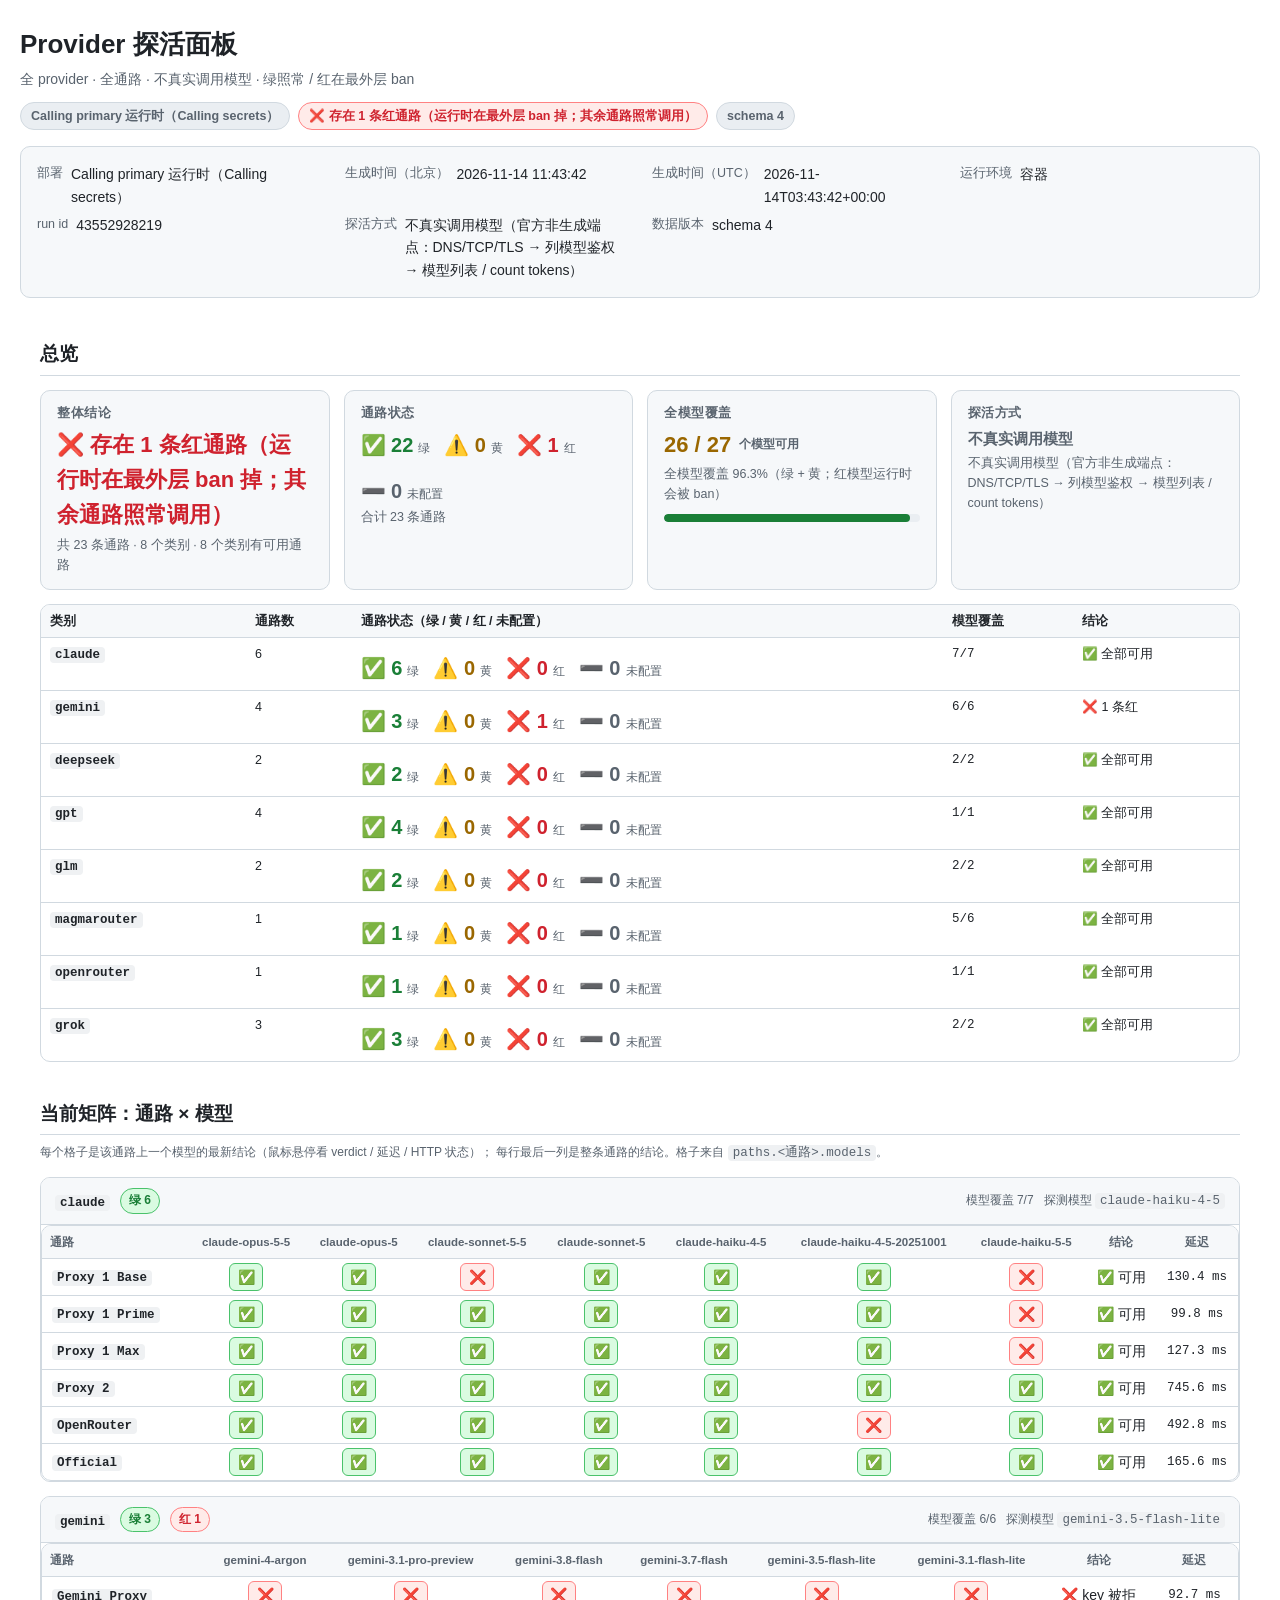
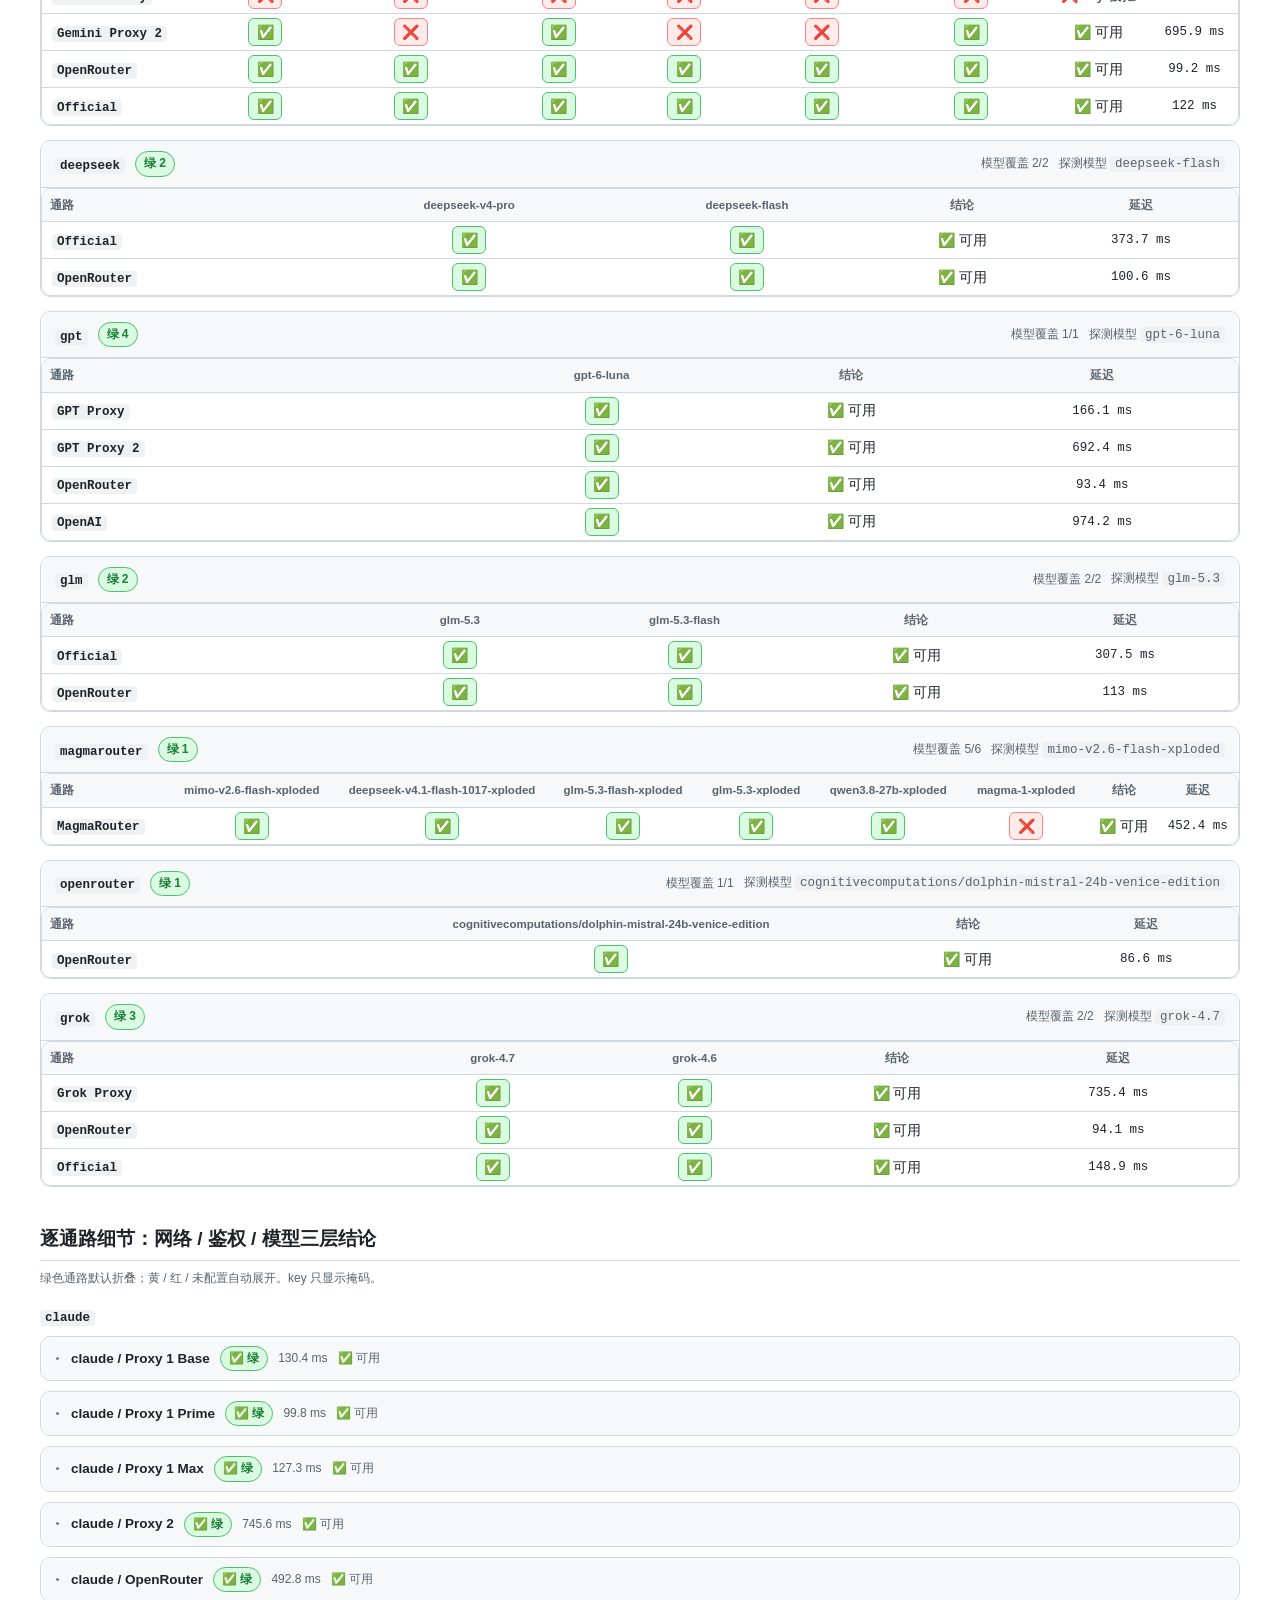
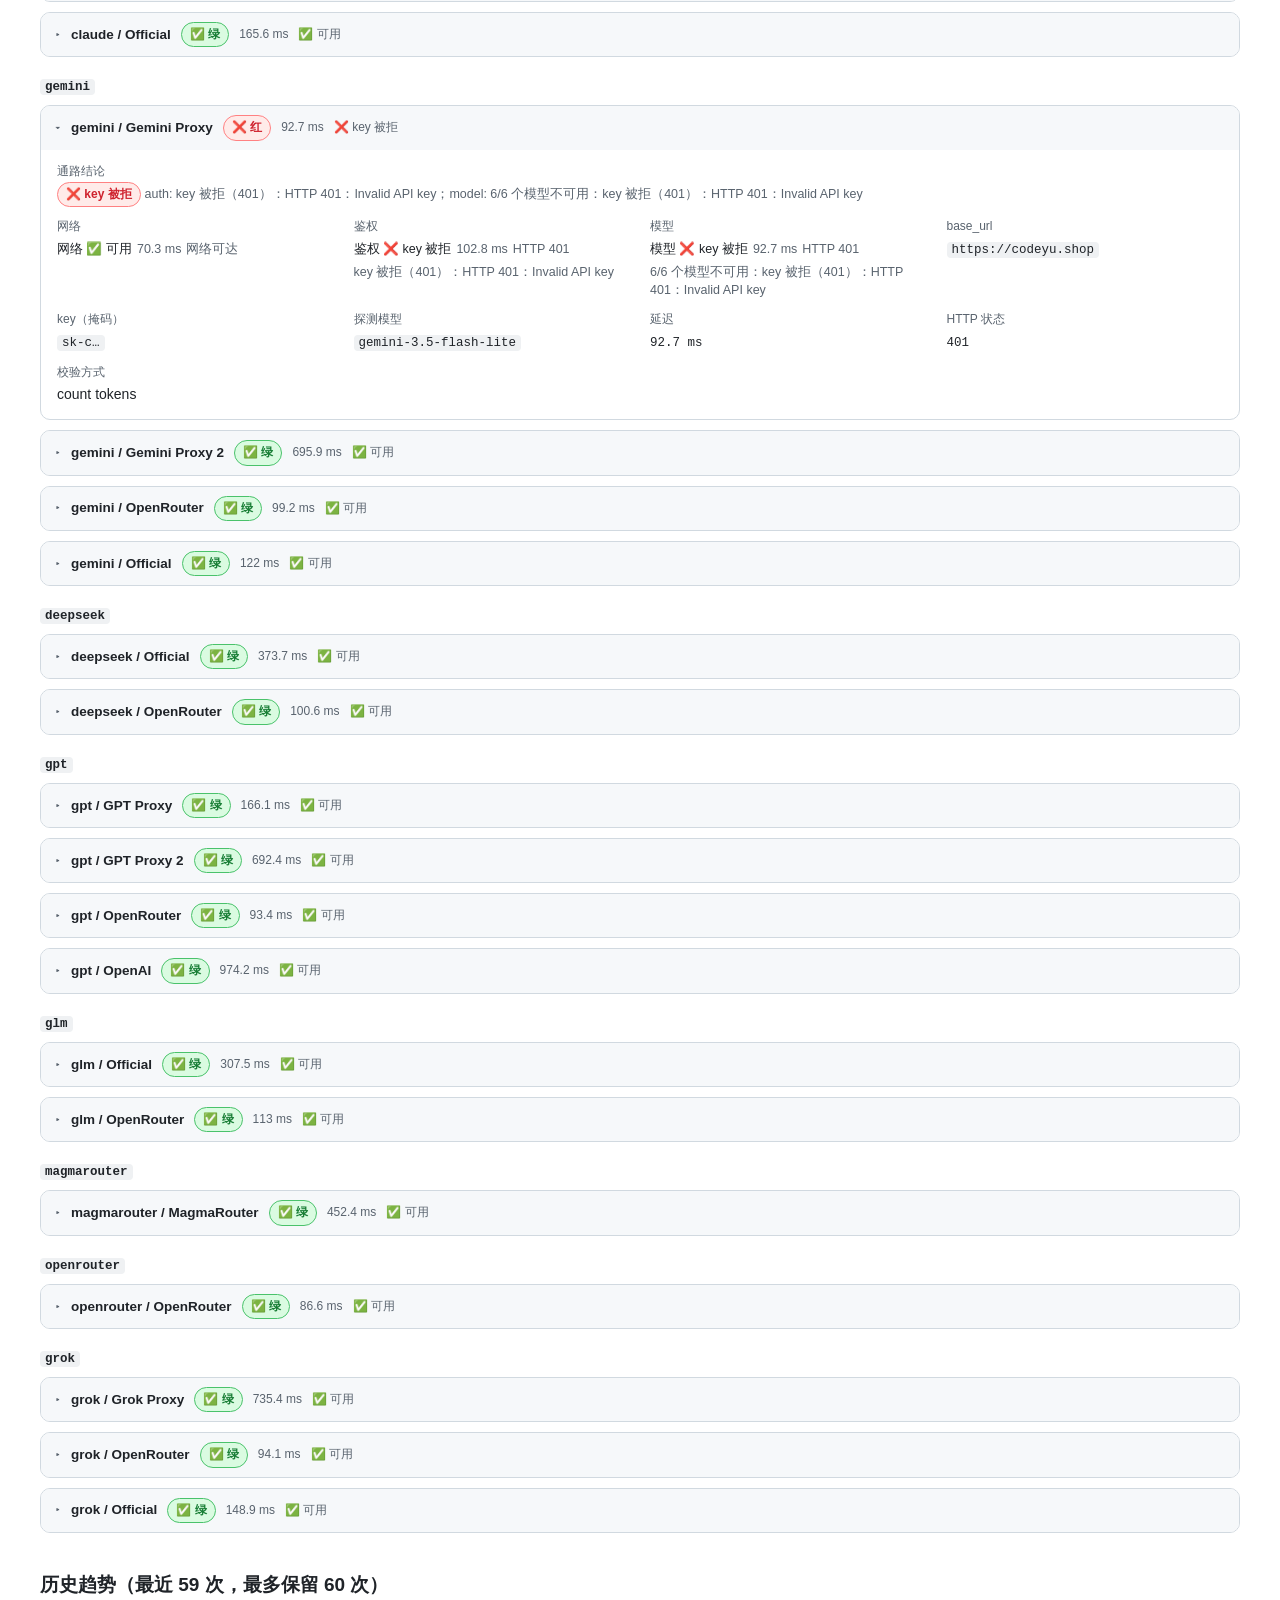
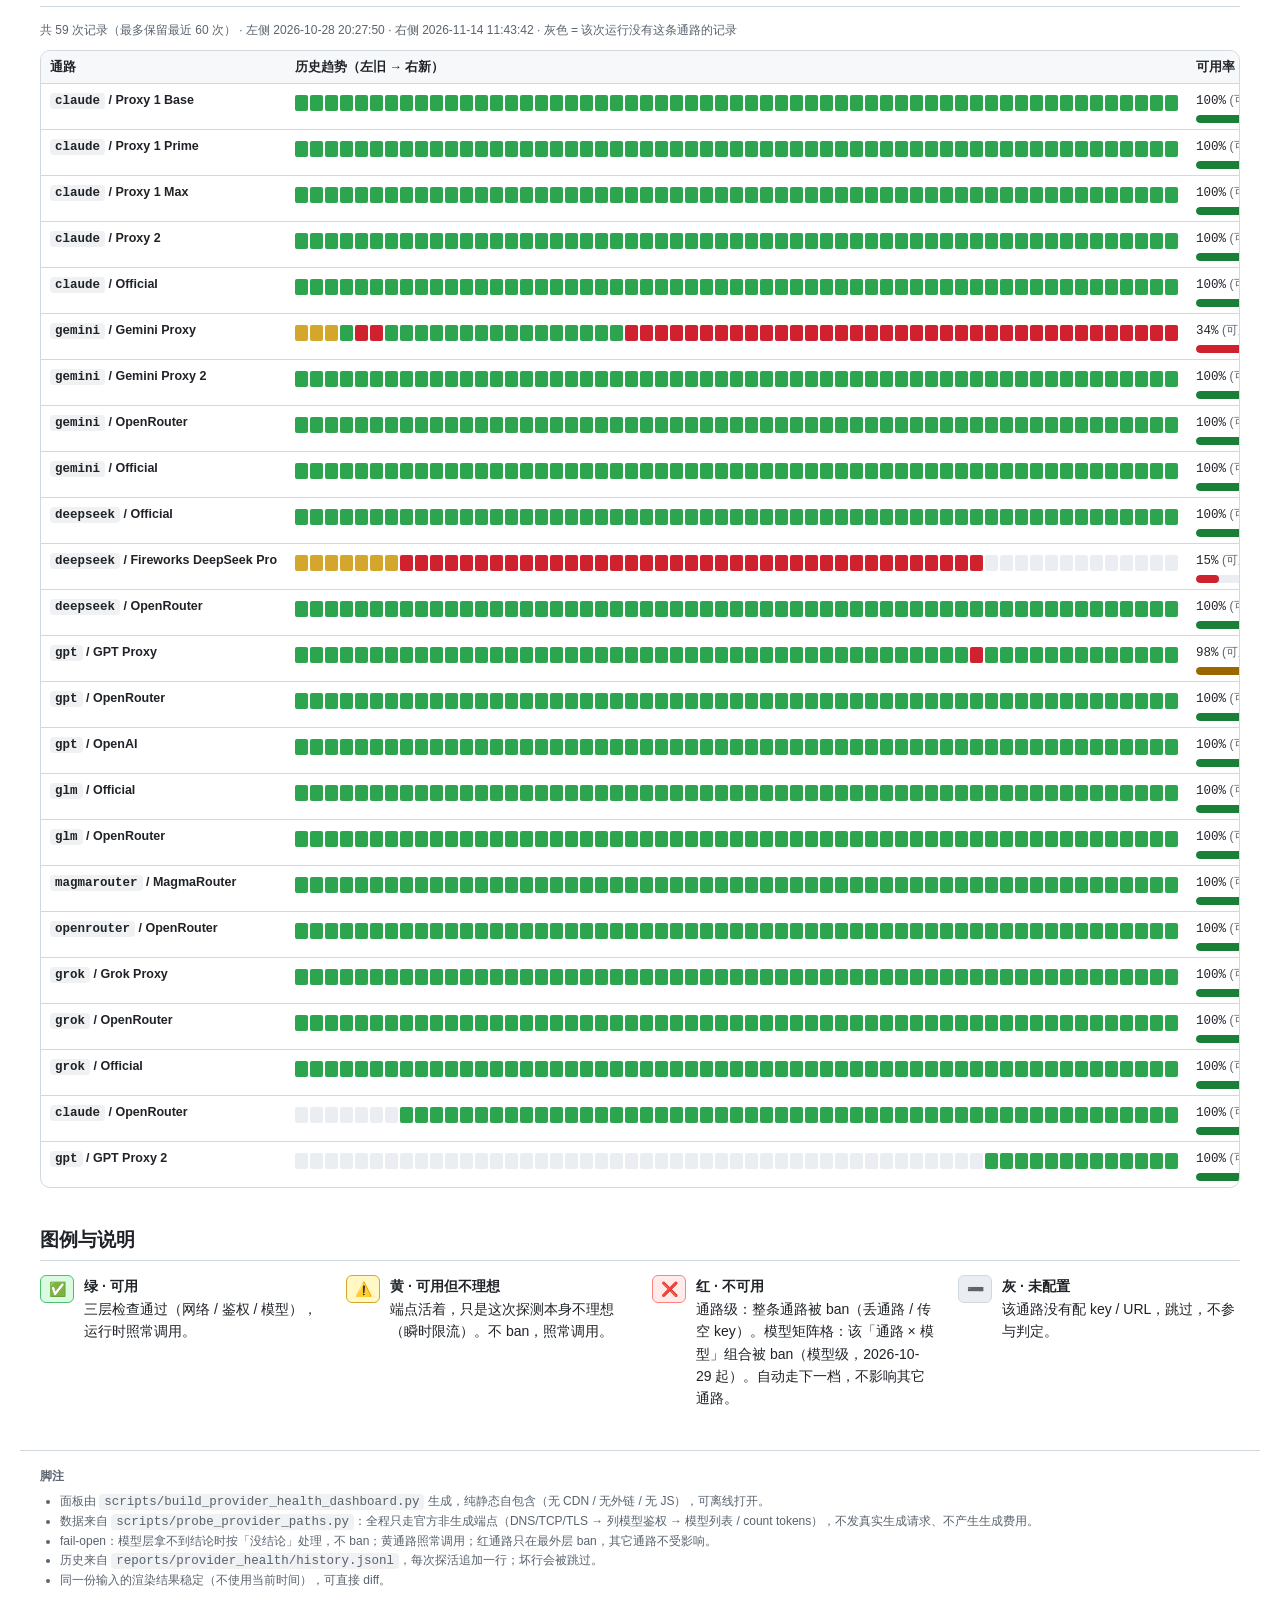
==== commit 46b3a46e: "Calling 探活：2026-11-14 11:43 北京时间（[official_non_call] claude:绿6/6 gemini:绿3/4 deepseek:绿2/2 gpt:绿4/4 " ====
--- a/reports/provider_health/dashboard.html
+++ b/reports/provider_health/dashboard.html
@@ -195,7 +195,7 @@
     <h1>Provider 探活面板</h1>
     <p class="subtitle">全 provider · 全通路 · 不真实调用模型 · 绿照常 / 红在最外层 ban</p>
     <div class="badges"><span class="pill grey">Calling primary 运行时（Calling secrets）</span><span class="pill red">❌ 存在 1 条红通路（运行时在最外层 ban 掉；其余通路照常调用）</span><span class="pill grey">schema 4</span></div>
-    <dl class="meta-grid"><div><dt>部署</dt><dd>Calling primary 运行时（Calling secrets）</dd></div><div><dt>生成时间（北京）</dt><dd>2026-11-14 07:00:18</dd></div><div><dt>生成时间（UTC）</dt><dd>2026-11-13T23:00:18+00:00</dd></div><div><dt>运行环境</dt><dd>容器</dd></div><div><dt>run id</dt><dd>43523289830</dd></div><div><dt>探活方式</dt><dd>不真实调用模型（官方非生成端点：DNS/TCP/TLS → 列模型鉴权 → 模型列表 / count tokens）</dd></div><div><dt>数据版本</dt><dd>schema 4</dd></div></dl>
+    <dl class="meta-grid"><div><dt>部署</dt><dd>Calling primary 运行时（Calling secrets）</dd></div><div><dt>生成时间（北京）</dt><dd>2026-11-14 11:43:42</dd></div><div><dt>生成时间（UTC）</dt><dd>2026-11-14T03:43:42+00:00</dd></div><div><dt>运行环境</dt><dd>容器</dd></div><div><dt>run id</dt><dd>43552928219</dd></div><div><dt>探活方式</dt><dd>不真实调用模型（官方非生成端点：DNS/TCP/TLS → 列模型鉴权 → 模型列表 / count tokens）</dd></div><div><dt>数据版本</dt><dd>schema 4</dd></div></dl>
   </div>
 </header>
 <main>
@@ -215,538 +215,538 @@
 ✅ 可用
 模型在官方模型列表里（claude-opus-5-5）（只做非生成校验，不发真实调用）
 HTTP 200
-119.1 ms
+136.4 ms
 校验方式 模型列表">✅</span></td><td><span class="cell sev-green" title="claude/Proxy 1 Base · 模型 claude-opus-5
 ✅ 可用
 模型在官方模型列表里（claude-opus-5）（只做非生成校验，不发真实调用）
 HTTP 200
-119.1 ms
-校验方式 模型列表">✅</span></td><td><span class="cell sev-green" title="claude/Proxy 1 Base · 模型 claude-sonnet-5-5
-✅ 可用
-模型在官方模型列表里（claude-sonnet-5-5）（只做非生成校验，不发真实调用）
-HTTP 200
-119.1 ms
-校验方式 模型列表">✅</span></td><td><span class="cell sev-green" title="claude/Proxy 1 Base · 模型 claude-sonnet-5
+136.4 ms
+校验方式 模型列表">✅</span></td><td><span class="cell sev-red" title="claude/Proxy 1 Base · 模型 claude-sonnet-5-5
+❌ 模型不可用（模型级 ban）
+模型不可用（404）：HTTP 404：Model &quot;claude-sonnet-5-5&quot; is not supported by any configured account in this group
+HTTP 404
+130.4 ms
+校验方式 count tokens">❌</span></td><td><span class="cell sev-green" title="claude/Proxy 1 Base · 模型 claude-sonnet-5
 ✅ 可用
 模型在官方模型列表里（claude-sonnet-5）（只做非生成校验，不发真实调用）
 HTTP 200
-119.1 ms
+136.4 ms
 校验方式 模型列表">✅</span></td><td><span class="cell sev-green" title="claude/Proxy 1 Base · 模型 claude-haiku-4-5
 ✅ 可用
+模型在官方模型列表里（claude-haiku-4-5）（只做非生成校验，不发真实调用）
+HTTP 200
+136.4 ms
+校验方式 模型列表">✅</span></td><td><span class="cell sev-green" title="claude/Proxy 1 Base · 模型 claude-haiku-4-5-20251001
+✅ 可用
 模型在官方模型列表里（claude-haiku-4-5-20251001）（只做非生成校验，不发真实调用）
 HTTP 200
-119.1 ms
-校验方式 模型列表">✅</span></td><td><span class="cell sev-green" title="claude/Proxy 1 Base · 模型 claude-haiku-4-5-20251001
-✅ 可用
-模型在官方模型列表里（claude-haiku-4-5-20251001）（只做非生成校验，不发真实调用）
-HTTP 200
-119.1 ms
+136.4 ms
 校验方式 模型列表">✅</span></td><td><span class="cell sev-red" title="claude/Proxy 1 Base · 模型 claude-haiku-5-5
-❌ 上游错误
-上游错误（503）：HTTP 503：Service temporarily unavailable
-HTTP 503
-131.1 ms
-校验方式 count tokens">❌</span></td><td><span title="✅ 可用
-三层检查均通过
-HTTP 200
-119.1 ms">✅ 可用</span></td><td class="mono">119.1 ms</td></tr><tr><td class="path-col"><code>Proxy 1 Prime</code></td><td><span class="cell sev-green" title="claude/Proxy 1 Prime · 模型 claude-opus-5-5
-✅ 可用
-模型在官方模型列表里（claude-opus-5-5）（只做非生成校验，不发真实调用）
-HTTP 200
-139.3 ms
-校验方式 模型列表">✅</span></td><td><span class="cell sev-green" title="claude/Proxy 1 Prime · 模型 claude-opus-5
-✅ 可用
-模型在官方模型列表里（claude-opus-5）（只做非生成校验，不发真实调用）
-HTTP 200
-139.3 ms
-校验方式 模型列表">✅</span></td><td><span class="cell sev-green" title="claude/Proxy 1 Prime · 模型 claude-sonnet-5-5
-✅ 可用
-模型在官方模型列表里（claude-sonnet-5-5）（只做非生成校验，不发真实调用）
-HTTP 200
-139.3 ms
-校验方式 模型列表">✅</span></td><td><span class="cell sev-green" title="claude/Proxy 1 Prime · 模型 claude-sonnet-5
-✅ 可用
-模型在官方模型列表里（claude-sonnet-5）（只做非生成校验，不发真实调用）
-HTTP 200
-139.3 ms
-校验方式 模型列表">✅</span></td><td><span class="cell sev-green" title="claude/Proxy 1 Prime · 模型 claude-haiku-4-5
-✅ 可用
-模型在官方模型列表里（claude-haiku-4-5-20251001）（只做非生成校验，不发真实调用）
-HTTP 200
-139.3 ms
-校验方式 模型列表">✅</span></td><td><span class="cell sev-green" title="claude/Proxy 1 Prime · 模型 claude-haiku-4-5-20251001
-✅ 可用
-模型在官方模型列表里（claude-haiku-4-5-20251001）（只做非生成校验，不发真实调用）
-HTTP 200
-139.3 ms
-校验方式 模型列表">✅</span></td><td><span class="cell sev-red" title="claude/Proxy 1 Prime · 模型 claude-haiku-5-5
 ❌ 模型不可用（模型级 ban）
 模型不可用（404）：HTTP 404：Model &quot;claude-haiku-5-5&quot; is not supported by any configured account in this group
 HTTP 404
-130.7 ms
+134.4 ms
 校验方式 count tokens">❌</span></td><td><span title="✅ 可用
 三层检查均通过
 HTTP 200
-130.7 ms">✅ 可用</span></td><td class="mono">130.7 ms</td></tr><tr><td class="path-col"><code>Proxy 1 Max</code></td><td><span class="cell sev-green" title="claude/Proxy 1 Max · 模型 claude-opus-5-5
+130.4 ms">✅ 可用</span></td><td class="mono">130.4 ms</td></tr><tr><td class="path-col"><code>Proxy 1 Prime</code></td><td><span class="cell sev-green" title="claude/Proxy 1 Prime · 模型 claude-opus-5-5
 ✅ 可用
 模型在官方模型列表里（claude-opus-5-5）（只做非生成校验，不发真实调用）
 HTTP 200
-119.4 ms
-校验方式 模型列表">✅</span></td><td><span class="cell sev-green" title="claude/Proxy 1 Max · 模型 claude-opus-5
+138.6 ms
+校验方式 模型列表">✅</span></td><td><span class="cell sev-green" title="claude/Proxy 1 Prime · 模型 claude-opus-5
 ✅ 可用
 模型在官方模型列表里（claude-opus-5）（只做非生成校验，不发真实调用）
 HTTP 200
-119.4 ms
-校验方式 模型列表">✅</span></td><td><span class="cell sev-green" title="claude/Proxy 1 Max · 模型 claude-sonnet-5-5
+138.6 ms
+校验方式 模型列表">✅</span></td><td><span class="cell sev-green" title="claude/Proxy 1 Prime · 模型 claude-sonnet-5-5
 ✅ 可用
 模型在官方模型列表里（claude-sonnet-5-5）（只做非生成校验，不发真实调用）
 HTTP 200
-119.4 ms
-校验方式 模型列表">✅</span></td><td><span class="cell sev-green" title="claude/Proxy 1 Max · 模型 claude-sonnet-5
+138.6 ms
+校验方式 模型列表">✅</span></td><td><span class="cell sev-green" title="claude/Proxy 1 Prime · 模型 claude-sonnet-5
 ✅ 可用
 模型在官方模型列表里（claude-sonnet-5）（只做非生成校验，不发真实调用）
 HTTP 200
-119.4 ms
-校验方式 模型列表">✅</span></td><td><span class="cell sev-green" title="claude/Proxy 1 Max · 模型 claude-haiku-4-5
+138.6 ms
+校验方式 模型列表">✅</span></td><td><span class="cell sev-green" title="claude/Proxy 1 Prime · 模型 claude-haiku-4-5
+✅ 可用
+模型在官方模型列表里（claude-haiku-4-5）（只做非生成校验，不发真实调用）
+HTTP 200
+138.6 ms
+校验方式 模型列表">✅</span></td><td><span class="cell sev-green" title="claude/Proxy 1 Prime · 模型 claude-haiku-4-5-20251001
 ✅ 可用
 模型在官方模型列表里（claude-haiku-4-5-20251001）（只做非生成校验，不发真实调用）
 HTTP 200
-119.4 ms
-校验方式 模型列表">✅</span></td><td><span class="cell sev-green" title="claude/Proxy 1 Max · 模型 claude-haiku-4-5-20251001
-✅ 可用
-模型在官方模型列表里（claude-haiku-4-5-20251001）（只做非生成校验，不发真实调用）
-HTTP 200
-119.4 ms
-校验方式 模型列表">✅</span></td><td><span class="cell sev-red" title="claude/Proxy 1 Max · 模型 claude-haiku-5-5
+138.6 ms
+校验方式 模型列表">✅</span></td><td><span class="cell sev-red" title="claude/Proxy 1 Prime · 模型 claude-haiku-5-5
 ❌ 模型不可用（模型级 ban）
 模型不可用（404）：HTTP 404：Model &quot;claude-haiku-5-5&quot; is not supported by any configured account in this group
 HTTP 404
-125.4 ms
+99.8 ms
 校验方式 count tokens">❌</span></td><td><span title="✅ 可用
 三层检查均通过
 HTTP 200
-119.4 ms">✅ 可用</span></td><td class="mono">119.4 ms</td></tr><tr><td class="path-col"><code>Proxy 2</code></td><td><span class="cell sev-green" title="claude/Proxy 2 · 模型 claude-opus-5-5
+99.8 ms">✅ 可用</span></td><td class="mono">99.8 ms</td></tr><tr><td class="path-col"><code>Proxy 1 Max</code></td><td><span class="cell sev-green" title="claude/Proxy 1 Max · 模型 claude-opus-5-5
 ✅ 可用
 模型在官方模型列表里（claude-opus-5-5）（只做非生成校验，不发真实调用）
 HTTP 200
-654.6 ms
+127.3 ms
+校验方式 模型列表">✅</span></td><td><span class="cell sev-green" title="claude/Proxy 1 Max · 模型 claude-opus-5
+✅ 可用
+模型在官方模型列表里（claude-opus-5）（只做非生成校验，不发真实调用）
+HTTP 200
+127.3 ms
+校验方式 模型列表">✅</span></td><td><span class="cell sev-green" title="claude/Proxy 1 Max · 模型 claude-sonnet-5-5
+✅ 可用
+模型在官方模型列表里（claude-sonnet-5-5）（只做非生成校验，不发真实调用）
+HTTP 200
+127.3 ms
+校验方式 模型列表">✅</span></td><td><span class="cell sev-green" title="claude/Proxy 1 Max · 模型 claude-sonnet-5
+✅ 可用
+模型在官方模型列表里（claude-sonnet-5）（只做非生成校验，不发真实调用）
+HTTP 200
+127.3 ms
+校验方式 模型列表">✅</span></td><td><span class="cell sev-green" title="claude/Proxy 1 Max · 模型 claude-haiku-4-5
+✅ 可用
+模型在官方模型列表里（claude-haiku-4-5）（只做非生成校验，不发真实调用）
+HTTP 200
+127.3 ms
+校验方式 模型列表">✅</span></td><td><span class="cell sev-green" title="claude/Proxy 1 Max · 模型 claude-haiku-4-5-20251001
+✅ 可用
+模型在官方模型列表里（claude-haiku-4-5-20251001）（只做非生成校验，不发真实调用）
+HTTP 200
+127.3 ms
+校验方式 模型列表">✅</span></td><td><span class="cell sev-red" title="claude/Proxy 1 Max · 模型 claude-haiku-5-5
+❌ 模型不可用（模型级 ban）
+模型不可用（404）：HTTP 404：Model &quot;claude-haiku-5-5&quot; is not supported by any configured account in this group
+HTTP 404
+173.3 ms
+校验方式 count tokens">❌</span></td><td><span title="✅ 可用
+三层检查均通过
+HTTP 200
+127.3 ms">✅ 可用</span></td><td class="mono">127.3 ms</td></tr><tr><td class="path-col"><code>Proxy 2</code></td><td><span class="cell sev-green" title="claude/Proxy 2 · 模型 claude-opus-5-5
+✅ 可用
+模型在官方模型列表里（claude-opus-5-5）（只做非生成校验，不发真实调用）
+HTTP 200
+745.6 ms
 校验方式 模型列表">✅</span></td><td><span class="cell sev-green" title="claude/Proxy 2 · 模型 claude-opus-5
 ✅ 可用
 模型在官方模型列表里（claude-opus-5）（只做非生成校验，不发真实调用）
 HTTP 200
-654.6 ms
+745.6 ms
 校验方式 模型列表">✅</span></td><td><span class="cell sev-green" title="claude/Proxy 2 · 模型 claude-sonnet-5-5
 ✅ 可用
 模型在官方模型列表里（claude-sonnet-5-5）（只做非生成校验，不发真实调用）
 HTTP 200
-654.6 ms
+745.6 ms
 校验方式 模型列表">✅</span></td><td><span class="cell sev-green" title="claude/Proxy 2 · 模型 claude-sonnet-5
 ✅ 可用
 模型在官方模型列表里（claude-sonnet-5）（只做非生成校验，不发真实调用）
 HTTP 200
-654.6 ms
+745.6 ms
 校验方式 模型列表">✅</span></td><td><span class="cell sev-green" title="claude/Proxy 2 · 模型 claude-haiku-4-5
 ✅ 可用
 模型在官方模型列表里（claude-haiku-4-5）（只做非生成校验，不发真实调用）
 HTTP 200
-654.6 ms
+745.6 ms
 校验方式 模型列表">✅</span></td><td><span class="cell sev-green" title="claude/Proxy 2 · 模型 claude-haiku-4-5-20251001
 ✅ 可用
 模型在官方模型列表里（claude-haiku-4-5-20251001）（只做非生成校验，不发真实调用）
 HTTP 200
-654.6 ms
+745.6 ms
 校验方式 模型列表">✅</span></td><td><span class="cell sev-green" title="claude/Proxy 2 · 模型 claude-haiku-5-5
 ✅ 可用
 模型在官方模型列表里（claude-haiku-5-5）（只做非生成校验，不发真实调用）
 HTTP 200
-654.6 ms
-校验方式 模型列表">✅</span></td><td><span title="✅ 可用
-三层检查均通过
-HTTP 200
-654.6 ms">✅ 可用</span></td><td class="mono">654.6 ms</td></tr><tr><td class="path-col"><code>OpenRouter</code></td><td><span class="cell sev-green" title="claude/OpenRouter · 模型 claude-opus-5-5
+745.6 ms
+校验方式 模型列表">✅</span></td><td><span title="✅ 可用
+三层检查均通过
+HTTP 200
+745.6 ms">✅ 可用</span></td><td class="mono">745.6 ms</td></tr><tr><td class="path-col"><code>OpenRouter</code></td><td><span class="cell sev-green" title="claude/OpenRouter · 模型 claude-opus-5-5
 ✅ 可用
 模型在官方模型列表里（anthropic/claude-opus-5.5）（只做非生成校验，不发真实调用）
 HTTP 200
-468 ms
+492.8 ms
 校验方式 模型列表">✅</span></td><td><span class="cell sev-green" title="claude/OpenRouter · 模型 claude-opus-5
 ✅ 可用
 模型在官方模型列表里（anthropic/claude-opus-5）（只做非生成校验，不发真实调用）
 HTTP 200
-468 ms
+492.8 ms
 校验方式 模型列表">✅</span></td><td><span class="cell sev-green" title="claude/OpenRouter · 模型 claude-sonnet-5-5
 ✅ 可用
 模型在官方模型列表里（anthropic/claude-sonnet-5.5）（只做非生成校验，不发真实调用）
 HTTP 200
-468 ms
+492.8 ms
 校验方式 模型列表">✅</span></td><td><span class="cell sev-green" title="claude/OpenRouter · 模型 claude-sonnet-5
 ✅ 可用
 模型在官方模型列表里（anthropic/claude-sonnet-5）（只做非生成校验，不发真实调用）
 HTTP 200
-468 ms
+492.8 ms
 校验方式 模型列表">✅</span></td><td><span class="cell sev-green" title="claude/OpenRouter · 模型 claude-haiku-4-5
 ✅ 可用
 模型在官方模型列表里（anthropic/claude-haiku-4.5）（只做非生成校验，不发真实调用）
 HTTP 200
-468 ms
+492.8 ms
 校验方式 模型列表">✅</span></td><td><span class="cell sev-red" title="claude/OpenRouter · 模型 claude-haiku-4-5-20251001
 ❌ 模型不可用（模型级 ban）
 模型不在该通路的模型列表里（探测 anthropic/claude-haiku-4-5-20251001，列表 436 个）（只做非生成校验，不发真实调用）；该「通路×模型」组合按红处理，运行时模型级 ban
 HTTP 200
-468 ms
+492.8 ms
 校验方式 模型列表">❌</span></td><td><span class="cell sev-green" title="claude/OpenRouter · 模型 claude-haiku-5-5
 ✅ 可用
 模型在官方模型列表里（anthropic/claude-haiku-5.5）（只做非生成校验，不发真实调用）
 HTTP 200
-468 ms
-校验方式 模型列表">✅</span></td><td><span title="✅ 可用
-三层检查均通过
-HTTP 200
-468 ms">✅ 可用</span></td><td class="mono">468 ms</td></tr><tr><td class="path-col"><code>Official</code></td><td><span class="cell sev-green" title="claude/Official · 模型 claude-opus-5-5
+492.8 ms
+校验方式 模型列表">✅</span></td><td><span title="✅ 可用
+三层检查均通过
+HTTP 200
+492.8 ms">✅ 可用</span></td><td class="mono">492.8 ms</td></tr><tr><td class="path-col"><code>Official</code></td><td><span class="cell sev-green" title="claude/Official · 模型 claude-opus-5-5
 ✅ 可用
 模型在官方模型列表里（claude-opus-5-5）（只做非生成校验，不发真实调用）
 HTTP 200
-202.4 ms
+165.6 ms
 校验方式 模型列表">✅</span></td><td><span class="cell sev-green" title="claude/Official · 模型 claude-opus-5
 ✅ 可用
 模型在官方模型列表里（claude-opus-5）（只做非生成校验，不发真实调用）
 HTTP 200
-202.4 ms
+165.6 ms
 校验方式 模型列表">✅</span></td><td><span class="cell sev-green" title="claude/Official · 模型 claude-sonnet-5-5
 ✅ 可用
 模型在官方模型列表里（claude-sonnet-5-5）（只做非生成校验，不发真实调用）
 HTTP 200
-202.4 ms
+165.6 ms
 校验方式 模型列表">✅</span></td><td><span class="cell sev-green" title="claude/Official · 模型 claude-sonnet-5
 ✅ 可用
 模型在官方模型列表里（claude-sonnet-5）（只做非生成校验，不发真实调用）
 HTTP 200
-202.4 ms
+165.6 ms
 校验方式 模型列表">✅</span></td><td><span class="cell sev-green" title="claude/Official · 模型 claude-haiku-4-5
 ✅ 可用
 模型在官方模型列表里（claude-haiku-4-5-20251001）（只做非生成校验，不发真实调用）
 HTTP 200
-202.4 ms
+165.6 ms
 校验方式 模型列表">✅</span></td><td><span class="cell sev-green" title="claude/Official · 模型 claude-haiku-4-5-20251001
 ✅ 可用
 模型在官方模型列表里（claude-haiku-4-5-20251001）（只做非生成校验，不发真实调用）
 HTTP 200
-202.4 ms
+165.6 ms
 校验方式 模型列表">✅</span></td><td><span class="cell sev-green" title="claude/Official · 模型 claude-haiku-5-5
 ✅ 可用
 模型在官方模型列表里（claude-haiku-5-5）（只做非生成校验，不发真实调用）
 HTTP 200
-202.4 ms
-校验方式 模型列表">✅</span></td><td><span title="✅ 可用
-三层检查均通过
-HTTP 200
-202.4 ms">✅ 可用</span></td><td class="mono">202.4 ms</td></tr></tbody></table></div></section><section class="provider-card"><div class="provider-head"><span class="name"><code>gemini</code></span><span class="badge green">绿 3</span><span class="badge red">红 1</span><span class="spacer"></span><span class="small muted">模型覆盖 6/6</span><span class="small muted">探测模型 <code>gemini-3.5-flash-lite</code></span></div><div class="table-wrap"><table class="matrix"><thead><tr><th class="path-col">通路</th><th title="gemini-4-argon">gemini-4-argon</th><th title="gemini-3.1-pro-preview">gemini-3.1-pro-preview</th><th title="gemini-3.8-flash">gemini-3.8-flash</th><th title="gemini-3.7-flash">gemini-3.7-flash</th><th title="gemini-3.5-flash-lite">gemini-3.5-flash-lite</th><th title="gemini-3.1-flash-lite">gemini-3.1-flash-lite</th><th>结论</th><th>延迟</th></tr></thead><tbody><tr><td class="path-col"><code>Gemini Proxy</code></td><td><span class="cell sev-red" title="gemini/Gemini Proxy · 模型 gemini-4-argon
+165.6 ms
+校验方式 模型列表">✅</span></td><td><span title="✅ 可用
+三层检查均通过
+HTTP 200
+165.6 ms">✅ 可用</span></td><td class="mono">165.6 ms</td></tr></tbody></table></div></section><section class="provider-card"><div class="provider-head"><span class="name"><code>gemini</code></span><span class="badge green">绿 3</span><span class="badge red">红 1</span><span class="spacer"></span><span class="small muted">模型覆盖 6/6</span><span class="small muted">探测模型 <code>gemini-3.5-flash-lite</code></span></div><div class="table-wrap"><table class="matrix"><thead><tr><th class="path-col">通路</th><th title="gemini-4-argon">gemini-4-argon</th><th title="gemini-3.1-pro-preview">gemini-3.1-pro-preview</th><th title="gemini-3.8-flash">gemini-3.8-flash</th><th title="gemini-3.7-flash">gemini-3.7-flash</th><th title="gemini-3.5-flash-lite">gemini-3.5-flash-lite</th><th title="gemini-3.1-flash-lite">gemini-3.1-flash-lite</th><th>结论</th><th>延迟</th></tr></thead><tbody><tr><td class="path-col"><code>Gemini Proxy</code></td><td><span class="cell sev-red" title="gemini/Gemini Proxy · 模型 gemini-4-argon
 ❌ key 被拒
 key 被拒（401）：HTTP 401：Invalid API key
 HTTP 401
-116 ms
+96.2 ms
 校验方式 count tokens">❌</span></td><td><span class="cell sev-red" title="gemini/Gemini Proxy · 模型 gemini-3.1-pro-preview
 ❌ key 被拒
 key 被拒（401）：HTTP 401：Invalid API key
 HTTP 401
-110.4 ms
+125.8 ms
 校验方式 count tokens">❌</span></td><td><span class="cell sev-red" title="gemini/Gemini Proxy · 模型 gemini-3.8-flash
 ❌ key 被拒
 key 被拒（401）：HTTP 401：Invalid API key
 HTTP 401
-88.2 ms
+112.9 ms
 校验方式 count tokens">❌</span></td><td><span class="cell sev-red" title="gemini/Gemini Proxy · 模型 gemini-3.7-flash
 ❌ key 被拒
 key 被拒（401）：HTTP 401：Invalid API key
 HTTP 401
-88.5 ms
+121.7 ms
 校验方式 count tokens">❌</span></td><td><span class="cell sev-red" title="gemini/Gemini Proxy · 模型 gemini-3.5-flash-lite
 ❌ key 被拒
 key 被拒（401）：HTTP 401：Invalid API key
 HTTP 401
-97.4 ms
+92.7 ms
 校验方式 count tokens">❌</span></td><td><span class="cell sev-red" title="gemini/Gemini Proxy · 模型 gemini-3.1-flash-lite
 ❌ key 被拒
 key 被拒（401）：HTTP 401：Invalid API key
 HTTP 401
-87.2 ms
+97.7 ms
 校验方式 count tokens">❌</span></td><td><span title="❌ key 被拒
 auth: key 被拒（401）：HTTP 401：Invalid API key；model: 6/6 个模型不可用：key 被拒（401）：HTTP 401：Invalid API key
 HTTP 401
-87.2 ms">❌ key 被拒</span></td><td class="mono">87.2 ms</td></tr><tr><td class="path-col"><code>Gemini Proxy 2</code></td><td><span class="cell sev-green" title="gemini/Gemini Proxy 2 · 模型 gemini-4-argon
+92.7 ms">❌ key 被拒</span></td><td class="mono">92.7 ms</td></tr><tr><td class="path-col"><code>Gemini Proxy 2</code></td><td><span class="cell sev-green" title="gemini/Gemini Proxy 2 · 模型 gemini-4-argon
 ✅ 可用
 模型在官方模型列表里（gemini-4-argon）（只做非生成校验，不发真实调用）
 HTTP 200
-661.6 ms
+716.5 ms
 校验方式 模型列表">✅</span></td><td><span class="cell sev-red" title="gemini/Gemini Proxy 2 · 模型 gemini-3.1-pro-preview
 ❌ 模型不可用（模型级 ban）
-模型不在该通路的模型列表里（探测 gemini-3.1-pro-preview，列表 6 个）（只做非生成校验，不发真实调用）；该「通路×模型」组合按红处理，运行时模型级 ban
+模型不在该通路的模型列表里（探测 gemini-3.1-pro-preview，列表 4 个）（只做非生成校验，不发真实调用）；该「通路×模型」组合按红处理，运行时模型级 ban
 HTTP 404
-626.6 ms
+695.9 ms
 校验方式 count tokens">❌</span></td><td><span class="cell sev-green" title="gemini/Gemini Proxy 2 · 模型 gemini-3.8-flash
 ✅ 可用
 模型在官方模型列表里（gemini-3.8-flash）（只做非生成校验，不发真实调用）
 HTTP 200
-661.6 ms
+716.5 ms
 校验方式 模型列表">✅</span></td><td><span class="cell sev-red" title="gemini/Gemini Proxy 2 · 模型 gemini-3.7-flash
 ❌ 模型不可用（模型级 ban）
-模型不在该通路的模型列表里（探测 gemini-3.7-flash，列表 6 个）（只做非生成校验，不发真实调用）；该「通路×模型」组合按红处理，运行时模型级 ban
+模型不在该通路的模型列表里（探测 gemini-3.7-flash，列表 4 个）（只做非生成校验，不发真实调用）；该「通路×模型」组合按红处理，运行时模型级 ban
 HTTP 404
-662.3 ms
+722.2 ms
 校验方式 count tokens">❌</span></td><td><span class="cell sev-red" title="gemini/Gemini Proxy 2 · 模型 gemini-3.5-flash-lite
 ❌ 模型不可用（模型级 ban）
-模型不在该通路的模型列表里（探测 gemini-3.5-flash-lite，列表 6 个）（只做非生成校验，不发真实调用）；该「通路×模型」组合按红处理，运行时模型级 ban
+模型不在该通路的模型列表里（探测 gemini-3.5-flash-lite，列表 4 个）（只做非生成校验，不发真实调用）；该「通路×模型」组合按红处理，运行时模型级 ban
 HTTP 404
-627.9 ms
+720.6 ms
 校验方式 count tokens">❌</span></td><td><span class="cell sev-green" title="gemini/Gemini Proxy 2 · 模型 gemini-3.1-flash-lite
 ✅ 可用
 模型在官方模型列表里（gemini-3.1-flash-lite）（只做非生成校验，不发真实调用）
 HTTP 200
-661.6 ms
-校验方式 模型列表">✅</span></td><td><span title="✅ 可用
-三层检查均通过
-HTTP 200
-626.6 ms">✅ 可用</span></td><td class="mono">626.6 ms</td></tr><tr><td class="path-col"><code>OpenRouter</code></td><td><span class="cell sev-green" title="gemini/OpenRouter · 模型 gemini-4-argon
+716.5 ms
+校验方式 模型列表">✅</span></td><td><span title="✅ 可用
+三层检查均通过
+HTTP 200
+695.9 ms">✅ 可用</span></td><td class="mono">695.9 ms</td></tr><tr><td class="path-col"><code>OpenRouter</code></td><td><span class="cell sev-green" title="gemini/OpenRouter · 模型 gemini-4-argon
 ✅ 可用
 模型在官方模型列表里（google/gemini-4-argon）（只做非生成校验，不发真实调用）
 HTTP 200
-125.8 ms
+99.2 ms
 校验方式 模型列表">✅</span></td><td><span class="cell sev-green" title="gemini/OpenRouter · 模型 gemini-3.1-pro-preview
 ✅ 可用
 模型在官方模型列表里（google/gemini-3.1-pro-preview）（只做非生成校验，不发真实调用）
 HTTP 200
-125.8 ms
+99.2 ms
 校验方式 模型列表">✅</span></td><td><span class="cell sev-green" title="gemini/OpenRouter · 模型 gemini-3.8-flash
 ✅ 可用
 模型在官方模型列表里（google/gemini-3.8-flash）（只做非生成校验，不发真实调用）
 HTTP 200
-125.8 ms
+99.2 ms
 校验方式 模型列表">✅</span></td><td><span class="cell sev-green" title="gemini/OpenRouter · 模型 gemini-3.7-flash
 ✅ 可用
 模型在官方模型列表里（google/gemini-3.7-flash）（只做非生成校验，不发真实调用）
 HTTP 200
-125.8 ms
+99.2 ms
 校验方式 模型列表">✅</span></td><td><span class="cell sev-green" title="gemini/OpenRouter · 模型 gemini-3.5-flash-lite
 ✅ 可用
 模型在官方模型列表里（google/gemini-3.5-flash-lite）（只做非生成校验，不发真实调用）
 HTTP 200
-125.8 ms
+99.2 ms
 校验方式 模型列表">✅</span></td><td><span class="cell sev-green" title="gemini/OpenRouter · 模型 gemini-3.1-flash-lite
 ✅ 可用
 模型在官方模型列表里（google/gemini-3.1-flash-lite）（只做非生成校验，不发真实调用）
 HTTP 200
-125.8 ms
-校验方式 模型列表">✅</span></td><td><span title="✅ 可用
-三层检查均通过
-HTTP 200
-125.8 ms">✅ 可用</span></td><td class="mono">125.8 ms</td></tr><tr><td class="path-col"><code>Official</code></td><td><span class="cell sev-green" title="gemini/Official · 模型 gemini-4-argon
+99.2 ms
+校验方式 模型列表">✅</span></td><td><span title="✅ 可用
+三层检查均通过
+HTTP 200
+99.2 ms">✅ 可用</span></td><td class="mono">99.2 ms</td></tr><tr><td class="path-col"><code>Official</code></td><td><span class="cell sev-green" title="gemini/Official · 模型 gemini-4-argon
 ✅ 可用
 模型在官方模型列表里（gemini-4-argon）（只做非生成校验，不发真实调用）
 HTTP 200
-152.4 ms
+122 ms
 校验方式 模型列表">✅</span></td><td><span class="cell sev-green" title="gemini/Official · 模型 gemini-3.1-pro-preview
 ✅ 可用
 模型在官方模型列表里（gemini-3.1-pro-preview）（只做非生成校验，不发真实调用）
 HTTP 200
-152.4 ms
+122 ms
 校验方式 模型列表">✅</span></td><td><span class="cell sev-green" title="gemini/Official · 模型 gemini-3.8-flash
 ✅ 可用
 模型在官方模型列表里（gemini-3.8-flash）（只做非生成校验，不发真实调用）
 HTTP 200
-152.4 ms
+122 ms
 校验方式 模型列表">✅</span></td><td><span class="cell sev-green" title="gemini/Official · 模型 gemini-3.7-flash
 ✅ 可用
 模型在官方模型列表里（gemini-3.7-flash）（只做非生成校验，不发真实调用）
 HTTP 200
-152.4 ms
+122 ms
 校验方式 模型列表">✅</span></td><td><span class="cell sev-green" title="gemini/Official · 模型 gemini-3.5-flash-lite
 ✅ 可用
 模型在官方模型列表里（gemini-3.5-flash-lite）（只做非生成校验，不发真实调用）
 HTTP 200
-152.4 ms
+122 ms
 校验方式 模型列表">✅</span></td><td><span class="cell sev-green" title="gemini/Official · 模型 gemini-3.1-flash-lite
 ✅ 可用
 模型在官方模型列表里（gemini-3.1-flash-lite）（只做非生成校验，不发真实调用）
 HTTP 200
-152.4 ms
-校验方式 模型列表">✅</span></td><td><span title="✅ 可用
-三层检查均通过
-HTTP 200
-152.4 ms">✅ 可用</span></td><td class="mono">152.4 ms</td></tr></tbody></table></div></section><section class="provider-card"><div class="provider-head"><span class="name"><code>deepseek</code></span><span class="badge green">绿 2</span><span class="spacer"></span><span class="small muted">模型覆盖 2/2</span><span class="small muted">探测模型 <code>deepseek-flash</code></span></div><div class="table-wrap"><table class="matrix"><thead><tr><th class="path-col">通路</th><th title="deepseek-v4-pro">deepseek-v4-pro</th><th title="deepseek-flash">deepseek-flash</th><th>结论</th><th>延迟</th></tr></thead><tbody><tr><td class="path-col"><code>Official</code></td><td><span class="cell sev-green" title="deepseek/Official · 模型 deepseek-v4-pro
+122 ms
+校验方式 模型列表">✅</span></td><td><span title="✅ 可用
+三层检查均通过
+HTTP 200
+122 ms">✅ 可用</span></td><td class="mono">122 ms</td></tr></tbody></table></div></section><section class="provider-card"><div class="provider-head"><span class="name"><code>deepseek</code></span><span class="badge green">绿 2</span><span class="spacer"></span><span class="small muted">模型覆盖 2/2</span><span class="small muted">探测模型 <code>deepseek-flash</code></span></div><div class="table-wrap"><table class="matrix"><thead><tr><th class="path-col">通路</th><th title="deepseek-v4-pro">deepseek-v4-pro</th><th title="deepseek-flash">deepseek-flash</th><th>结论</th><th>延迟</th></tr></thead><tbody><tr><td class="path-col"><code>Official</code></td><td><span class="cell sev-green" title="deepseek/Official · 模型 deepseek-v4-pro
 ✅ 可用
 模型在官方模型列表里（deepseek-v4-pro）（只做非生成校验，不发真实调用）
 HTTP 200
-311.8 ms
+373.7 ms
 校验方式 模型列表">✅</span></td><td><span class="cell sev-green" title="deepseek/Official · 模型 deepseek-flash
 ✅ 可用
 模型在官方模型列表里（deepseek-flash）（只做非生成校验，不发真实调用）
 HTTP 200
-311.8 ms
-校验方式 模型列表">✅</span></td><td><span title="✅ 可用
-三层检查均通过
-HTTP 200
-311.8 ms">✅ 可用</span></td><td class="mono">311.8 ms</td></tr><tr><td class="path-col"><code>OpenRouter</code></td><td><span class="cell sev-green" title="deepseek/OpenRouter · 模型 deepseek-v4-pro
+373.7 ms
+校验方式 模型列表">✅</span></td><td><span title="✅ 可用
+三层检查均通过
+HTTP 200
+373.7 ms">✅ 可用</span></td><td class="mono">373.7 ms</td></tr><tr><td class="path-col"><code>OpenRouter</code></td><td><span class="cell sev-green" title="deepseek/OpenRouter · 模型 deepseek-v4-pro
 ✅ 可用
 模型在官方模型列表里（deepseek/deepseek-v4-pro）（只做非生成校验，不发真实调用）
 HTTP 200
-102.4 ms
+100.6 ms
 校验方式 模型列表">✅</span></td><td><span class="cell sev-green" title="deepseek/OpenRouter · 模型 deepseek-flash
 ✅ 可用
 模型在官方模型列表里（deepseek/deepseek-v4.1-flash-1017）（只做非生成校验，不发真实调用）
 HTTP 200
-102.4 ms
-校验方式 模型列表">✅</span></td><td><span title="✅ 可用
-三层检查均通过
-HTTP 200
-102.4 ms">✅ 可用</span></td><td class="mono">102.4 ms</td></tr></tbody></table></div></section><section class="provider-card"><div class="provider-head"><span class="name"><code>gpt</code></span><span class="badge green">绿 4</span><span class="spacer"></span><span class="small muted">模型覆盖 1/1</span><span class="small muted">探测模型 <code>gpt-6-luna</code></span></div><div class="table-wrap"><table class="matrix"><thead><tr><th class="path-col">通路</th><th title="gpt-6-luna">gpt-6-luna</th><th>结论</th><th>延迟</th></tr></thead><tbody><tr><td class="path-col"><code>GPT Proxy</code></td><td><span class="cell sev-green" title="gpt/GPT Proxy · 模型 gpt-6-luna
+100.6 ms
+校验方式 模型列表">✅</span></td><td><span title="✅ 可用
+三层检查均通过
+HTTP 200
+100.6 ms">✅ 可用</span></td><td class="mono">100.6 ms</td></tr></tbody></table></div></section><section class="provider-card"><div class="provider-head"><span class="name"><code>gpt</code></span><span class="badge green">绿 4</span><span class="spacer"></span><span class="small muted">模型覆盖 1/1</span><span class="small muted">探测模型 <code>gpt-6-luna</code></span></div><div class="table-wrap"><table class="matrix"><thead><tr><th class="path-col">通路</th><th title="gpt-6-luna">gpt-6-luna</th><th>结论</th><th>延迟</th></tr></thead><tbody><tr><td class="path-col"><code>GPT Proxy</code></td><td><span class="cell sev-green" title="gpt/GPT Proxy · 模型 gpt-6-luna
 ✅ 可用
 模型在官方模型列表里（gpt-6-luna）（只做非生成校验，不发真实调用）
 HTTP 200
-110.3 ms
-校验方式 模型列表">✅</span></td><td><span title="✅ 可用
-三层检查均通过
-HTTP 200
-110.3 ms">✅ 可用</span></td><td class="mono">110.3 ms</td></tr><tr><td class="path-col"><code>GPT Proxy 2</code></td><td><span class="cell sev-green" title="gpt/GPT Proxy 2 · 模型 gpt-6-luna
+166.1 ms
+校验方式 模型列表">✅</span></td><td><span title="✅ 可用
+三层检查均通过
+HTTP 200
+166.1 ms">✅ 可用</span></td><td class="mono">166.1 ms</td></tr><tr><td class="path-col"><code>GPT Proxy 2</code></td><td><span class="cell sev-green" title="gpt/GPT Proxy 2 · 模型 gpt-6-luna
 ✅ 可用
 模型在官方模型列表里（gpt-6-luna）（只做非生成校验，不发真实调用）
 HTTP 200
-631.7 ms
-校验方式 模型列表">✅</span></td><td><span title="✅ 可用
-三层检查均通过
-HTTP 200
-631.7 ms">✅ 可用</span></td><td class="mono">631.7 ms</td></tr><tr><td class="path-col"><code>OpenRouter</code></td><td><span class="cell sev-green" title="gpt/OpenRouter · 模型 gpt-6-luna
+692.4 ms
+校验方式 模型列表">✅</span></td><td><span title="✅ 可用
+三层检查均通过
+HTTP 200
+692.4 ms">✅ 可用</span></td><td class="mono">692.4 ms</td></tr><tr><td class="path-col"><code>OpenRouter</code></td><td><span class="cell sev-green" title="gpt/OpenRouter · 模型 gpt-6-luna
 ✅ 可用
 模型在官方模型列表里（openai/gpt-6-luna）（只做非生成校验，不发真实调用）
 HTTP 200
-121.9 ms
-校验方式 模型列表">✅</span></td><td><span title="✅ 可用
-三层检查均通过
-HTTP 200
-121.9 ms">✅ 可用</span></td><td class="mono">121.9 ms</td></tr><tr><td class="path-col"><code>OpenAI</code></td><td><span class="cell sev-green" title="gpt/OpenAI · 模型 gpt-6-luna
+93.4 ms
+校验方式 模型列表">✅</span></td><td><span title="✅ 可用
+三层检查均通过
+HTTP 200
+93.4 ms">✅ 可用</span></td><td class="mono">93.4 ms</td></tr><tr><td class="path-col"><code>OpenAI</code></td><td><span class="cell sev-green" title="gpt/OpenAI · 模型 gpt-6-luna
 ✅ 可用
 模型在官方模型列表里（gpt-6-luna）（只做非生成校验，不发真实调用）
 HTTP 200
-723.1 ms
-校验方式 模型列表">✅</span></td><td><span title="✅ 可用
-三层检查均通过
-HTTP 200
-723.1 ms">✅ 可用</span></td><td class="mono">723.1 ms</td></tr></tbody></table></div></section><section class="provider-card"><div class="provider-head"><span class="name"><code>glm</code></span><span class="badge green">绿 2</span><span class="spacer"></span><span class="small muted">模型覆盖 2/2</span><span class="small muted">探测模型 <code>glm-5.3</code></span></div><div class="table-wrap"><table class="matrix"><thead><tr><th class="path-col">通路</th><th title="glm-5.3">glm-5.3</th><th title="glm-5.3-flash">glm-5.3-flash</th><th>结论</th><th>延迟</th></tr></thead><tbody><tr><td class="path-col"><code>Official</code></td><td><span class="cell sev-green" title="glm/Official · 模型 glm-5.3
+974.2 ms
+校验方式 模型列表">✅</span></td><td><span title="✅ 可用
+三层检查均通过
+HTTP 200
+974.2 ms">✅ 可用</span></td><td class="mono">974.2 ms</td></tr></tbody></table></div></section><section class="provider-card"><div class="provider-head"><span class="name"><code>glm</code></span><span class="badge green">绿 2</span><span class="spacer"></span><span class="small muted">模型覆盖 2/2</span><span class="small muted">探测模型 <code>glm-5.3</code></span></div><div class="table-wrap"><table class="matrix"><thead><tr><th class="path-col">通路</th><th title="glm-5.3">glm-5.3</th><th title="glm-5.3-flash">glm-5.3-flash</th><th>结论</th><th>延迟</th></tr></thead><tbody><tr><td class="path-col"><code>Official</code></td><td><span class="cell sev-green" title="glm/Official · 模型 glm-5.3
 ✅ 可用
 模型在官方模型列表里（glm-5.3）（只做非生成校验，不发真实调用）
 HTTP 200
-239.6 ms
+307.5 ms
 校验方式 模型列表">✅</span></td><td><span class="cell sev-green" title="glm/Official · 模型 glm-5.3-flash
 ✅ 可用
 模型在官方模型列表里（glm-5.3-flash）（只做非生成校验，不发真实调用）
 HTTP 200
-239.6 ms
-校验方式 模型列表">✅</span></td><td><span title="✅ 可用
-三层检查均通过
-HTTP 200
-239.6 ms">✅ 可用</span></td><td class="mono">239.6 ms</td></tr><tr><td class="path-col"><code>OpenRouter</code></td><td><span class="cell sev-green" title="glm/OpenRouter · 模型 glm-5.3
+307.5 ms
+校验方式 模型列表">✅</span></td><td><span title="✅ 可用
+三层检查均通过
+HTTP 200
+307.5 ms">✅ 可用</span></td><td class="mono">307.5 ms</td></tr><tr><td class="path-col"><code>OpenRouter</code></td><td><span class="cell sev-green" title="glm/OpenRouter · 模型 glm-5.3
 ✅ 可用
 模型在官方模型列表里（z-ai/glm-5.3）（只做非生成校验，不发真实调用）
 HTTP 200
-102.9 ms
+113 ms
 校验方式 模型列表">✅</span></td><td><span class="cell sev-green" title="glm/OpenRouter · 模型 glm-5.3-flash
 ✅ 可用
 模型在官方模型列表里（z-ai/glm-5.3-flash）（只做非生成校验，不发真实调用）
 HTTP 200
-102.9 ms
-校验方式 模型列表">✅</span></td><td><span title="✅ 可用
-三层检查均通过
-HTTP 200
-102.9 ms">✅ 可用</span></td><td class="mono">102.9 ms</td></tr></tbody></table></div></section><section class="provider-card"><div class="provider-head"><span class="name"><code>magmarouter</code></span><span class="badge green">绿 1</span><span class="spacer"></span><span class="small muted">模型覆盖 5/6</span><span class="small muted">探测模型 <code>mimo-v2.6-flash-xploded</code></span></div><div class="table-wrap"><table class="matrix"><thead><tr><th class="path-col">通路</th><th title="mimo-v2.6-flash-xploded">mimo-v2.6-flash-xploded</th><th title="deepseek-v4.1-flash-1017-xploded">deepseek-v4.1-flash-1017-xploded</th><th title="glm-5.3-flash-xploded">glm-5.3-flash-xploded</th><th title="glm-5.3-xploded">glm-5.3-xploded</th><th title="qwen3.8-27b-xploded">qwen3.8-27b-xploded</th><th title="magma-1-xploded">magma-1-xploded</th><th>结论</th><th>延迟</th></tr></thead><tbody><tr><td class="path-col"><code>MagmaRouter</code></td><td><span class="cell sev-green" title="magmarouter/MagmaRouter · 模型 mimo-v2.6-flash-xploded
+113 ms
+校验方式 模型列表">✅</span></td><td><span title="✅ 可用
+三层检查均通过
+HTTP 200
+113 ms">✅ 可用</span></td><td class="mono">113 ms</td></tr></tbody></table></div></section><section class="provider-card"><div class="provider-head"><span class="name"><code>magmarouter</code></span><span class="badge green">绿 1</span><span class="spacer"></span><span class="small muted">模型覆盖 5/6</span><span class="small muted">探测模型 <code>mimo-v2.6-flash-xploded</code></span></div><div class="table-wrap"><table class="matrix"><thead><tr><th class="path-col">通路</th><th title="mimo-v2.6-flash-xploded">mimo-v2.6-flash-xploded</th><th title="deepseek-v4.1-flash-1017-xploded">deepseek-v4.1-flash-1017-xploded</th><th title="glm-5.3-flash-xploded">glm-5.3-flash-xploded</th><th title="glm-5.3-xploded">glm-5.3-xploded</th><th title="qwen3.8-27b-xploded">qwen3.8-27b-xploded</th><th title="magma-1-xploded">magma-1-xploded</th><th>结论</th><th>延迟</th></tr></thead><tbody><tr><td class="path-col"><code>MagmaRouter</code></td><td><span class="cell sev-green" title="magmarouter/MagmaRouter · 模型 mimo-v2.6-flash-xploded
 ✅ 可用
 模型在官方模型列表里（mimo-v2.6-flash-xploded）（只做非生成校验，不发真实调用）
 HTTP 200
-493.6 ms
+452.4 ms
 校验方式 模型列表">✅</span></td><td><span class="cell sev-green" title="magmarouter/MagmaRouter · 模型 deepseek-v4.1-flash-1017-xploded
 ✅ 可用
 模型在官方模型列表里（deepseek-v4.1-flash-1017-xploded）（只做非生成校验，不发真实调用）
 HTTP 200
-493.6 ms
+452.4 ms
 校验方式 模型列表">✅</span></td><td><span class="cell sev-green" title="magmarouter/MagmaRouter · 模型 glm-5.3-flash-xploded
 ✅ 可用
 模型在官方模型列表里（glm-5.3-flash-xploded）（只做非生成校验，不发真实调用）
 HTTP 200
-493.6 ms
+452.4 ms
 校验方式 模型列表">✅</span></td><td><span class="cell sev-green" title="magmarouter/MagmaRouter · 模型 glm-5.3-xploded
 ✅ 可用
 模型在官方模型列表里（glm-5.3-xploded）（只做非生成校验，不发真实调用）
 HTTP 200
-493.6 ms
+452.4 ms
 校验方式 模型列表">✅</span></td><td><span class="cell sev-green" title="magmarouter/MagmaRouter · 模型 qwen3.8-27b-xploded
 ✅ 可用
 模型在官方模型列表里（qwen3.8-27b-xploded）（只做非生成校验，不发真实调用）
 HTTP 200
-493.6 ms
+452.4 ms
 校验方式 模型列表">✅</span></td><td><span class="cell sev-red" title="magmarouter/MagmaRouter · 模型 magma-1-xploded
 ❌ 模型不可用（模型级 ban）
-模型不在该通路的模型列表里（探测 magma-1-xploded，列表 7 个）（只做非生成校验，不发真实调用）；该「通路×模型」组合按红处理，运行时模型级 ban
-HTTP 200
-493.6 ms
+模型不在该通路的模型列表里（探测 magma-1-xploded，列表 8 个）（只做非生成校验，不发真实调用）；该「通路×模型」组合按红处理，运行时模型级 ban
+HTTP 200
+452.4 ms
 校验方式 模型列表">❌</span></td><td><span title="✅ 可用
 三层检查均通过
 HTTP 200
-493.6 ms">✅ 可用</span></td><td class="mono">493.6 ms</td></tr></tbody></table></div></section><section class="provider-card"><div class="provider-head"><span class="name"><code>openrouter</code></span><span class="badge green">绿 1</span><span class="spacer"></span><span class="small muted">模型覆盖 1/1</span><span class="small muted">探测模型 <code>cognitivecomputations/dolphin-mistral-24b-venice-edition</code></span></div><div class="table-wrap"><table class="matrix"><thead><tr><th class="path-col">通路</th><th title="cognitivecomputations/dolphin-mistral-24b-venice-edition">cognitivecomputations/dolphin-mistral-24b-venice-edition</th><th>结论</th><th>延迟</th></tr></thead><tbody><tr><td class="path-col"><code>OpenRouter</code></td><td><span class="cell sev-green" title="openrouter/OpenRouter · 模型 cognitivecomputations/dolphin-mistral-24b-venice-edition
+452.4 ms">✅ 可用</span></td><td class="mono">452.4 ms</td></tr></tbody></table></div></section><section class="provider-card"><div class="provider-head"><span class="name"><code>openrouter</code></span><span class="badge green">绿 1</span><span class="spacer"></span><span class="small muted">模型覆盖 1/1</span><span class="small muted">探测模型 <code>cognitivecomputations/dolphin-mistral-24b-venice-edition</code></span></div><div class="table-wrap"><table class="matrix"><thead><tr><th class="path-col">通路</th><th title="cognitivecomputations/dolphin-mistral-24b-venice-edition">cognitivecomputations/dolphin-mistral-24b-venice-edition</th><th>结论</th><th>延迟</th></tr></thead><tbody><tr><td class="path-col"><code>OpenRouter</code></td><td><span class="cell sev-green" title="openrouter/OpenRouter · 模型 cognitivecomputations/dolphin-mistral-24b-venice-edition
 ✅ 可用
 模型在官方模型列表里（cognitivecomputations/dolphin-mistral-24b-venice-edition）（只做非生成校验，不发真实调用）
 HTTP 200
-98.3 ms
-校验方式 模型列表">✅</span></td><td><span title="✅ 可用
-三层检查均通过
-HTTP 200
-98.3 ms">✅ 可用</span></td><td class="mono">98.3 ms</td></tr></tbody></table></div></section><section class="provider-card"><div class="provider-head"><span class="name"><code>grok</code></span><span class="badge green">绿 3</span><span class="spacer"></span><span class="small muted">模型覆盖 2/2</span><span class="small muted">探测模型 <code>grok-4.7</code></span></div><div class="table-wrap"><table class="matrix"><thead><tr><th class="path-col">通路</th><th title="grok-4.7">grok-4.7</th><th title="grok-4.6">grok-4.6</th><th>结论</th><th>延迟</th></tr></thead><tbody><tr><td class="path-col"><code>Grok Proxy</code></td><td><span class="cell sev-green" title="grok/Grok Proxy · 模型 grok-4.7
+86.6 ms
+校验方式 模型列表">✅</span></td><td><span title="✅ 可用
+三层检查均通过
+HTTP 200
+86.6 ms">✅ 可用</span></td><td class="mono">86.6 ms</td></tr></tbody></table></div></section><section class="provider-card"><div class="provider-head"><span class="name"><code>grok</code></span><span class="badge green">绿 3</span><span class="spacer"></span><span class="small muted">模型覆盖 2/2</span><span class="small muted">探测模型 <code>grok-4.7</code></span></div><div class="table-wrap"><table class="matrix"><thead><tr><th class="path-col">通路</th><th title="grok-4.7">grok-4.7</th><th title="grok-4.6">grok-4.6</th><th>结论</th><th>延迟</th></tr></thead><tbody><tr><td class="path-col"><code>Grok Proxy</code></td><td><span class="cell sev-green" title="grok/Grok Proxy · 模型 grok-4.7
 ✅ 可用
 模型在官方模型列表里（grok-4.7）（只做非生成校验，不发真实调用）
 HTTP 200
-633 ms
+735.4 ms
 校验方式 模型列表">✅</span></td><td><span class="cell sev-green" title="grok/Grok Proxy · 模型 grok-4.6
 ✅ 可用
 模型在官方模型列表里（grok-4.6）（只做非生成校验，不发真实调用）
 HTTP 200
-633 ms
-校验方式 模型列表">✅</span></td><td><span title="✅ 可用
-三层检查均通过
-HTTP 200
-633 ms">✅ 可用</span></td><td class="mono">633 ms</td></tr><tr><td class="path-col"><code>OpenRouter</code></td><td><span class="cell sev-green" title="grok/OpenRouter · 模型 grok-4.7
+735.4 ms
+校验方式 模型列表">✅</span></td><td><span title="✅ 可用
+三层检查均通过
+HTTP 200
+735.4 ms">✅ 可用</span></td><td class="mono">735.4 ms</td></tr><tr><td class="path-col"><code>OpenRouter</code></td><td><span class="cell sev-green" title="grok/OpenRouter · 模型 grok-4.7
 ✅ 可用
 模型在官方模型列表里（x-ai/grok-4.7）（只做非生成校验，不发真实调用）
 HTTP 200
-110.7 ms
+94.1 ms
 校验方式 模型列表">✅</span></td><td><span class="cell sev-green" title="grok/OpenRouter · 模型 grok-4.6
 ✅ 可用
 模型在官方模型列表里（x-ai/grok-4.6）（只做非生成校验，不发真实调用）
 HTTP 200
-110.7 ms
-校验方式 模型列表">✅</span></td><td><span title="✅ 可用
-三层检查均通过
-HTTP 200
-110.7 ms">✅ 可用</span></td><td class="mono">110.7 ms</td></tr><tr><td class="path-col"><code>Official</code></td><td><span class="cell sev-green" title="grok/Official · 模型 grok-4.7
+94.1 ms
+校验方式 模型列表">✅</span></td><td><span title="✅ 可用
+三层检查均通过
+HTTP 200
+94.1 ms">✅ 可用</span></td><td class="mono">94.1 ms</td></tr><tr><td class="path-col"><code>Official</code></td><td><span class="cell sev-green" title="grok/Official · 模型 grok-4.7
 ✅ 可用
 模型在官方模型列表里（grok-4.7）（只做非生成校验，不发真实调用）
 HTTP 200
-116.4 ms
+148.9 ms
 校验方式 模型列表">✅</span></td><td><span class="cell sev-green" title="grok/Official · 模型 grok-4.6
 ✅ 可用
 模型在官方模型列表里（grok-4.6）（只做非生成校验，不发真实调用）
 HTTP 200
-116.4 ms
-校验方式 模型列表">✅</span></td><td><span title="✅ 可用
-三层检查均通过
-HTTP 200
-116.4 ms">✅ 可用</span></td><td class="mono">116.4 ms</td></tr></tbody></table></div></section>
+148.9 ms
+校验方式 模型列表">✅</span></td><td><span title="✅ 可用
+三层检查均通过
+HTTP 200
+148.9 ms">✅ 可用</span></td><td class="mono">148.9 ms</td></tr></tbody></table></div></section>
   </section>
   <section id="paths">
     <h2>逐通路细节：网络 / 鉴权 / 模型三层结论</h2>
     <p class="small muted" style="margin-top:-6px">
       绿色通路默认折叠；黄 / 红 / 未配置自动展开。key 只显示掩码。
     </p>
-    <h3 style="margin:18px 0 4px"><code>claude</code></h3><details class="path-card"><summary><span class="path-name">claude / Proxy 1 Base</span><span class="badge green">✅ 绿</span><span class="small muted">119.1 ms</span><span class="small muted">✅ 可用</span></summary><div class="detail-grid"><div class="field wide"><div class="k">通路结论</div><div class="v"><span class="badge green">✅ 可用</span> <span class="detail">三层检查均通过</span></div></div><div class="field"><div class="k">网络</div><div class="v"><span class="check-chip">网络 ✅ 可用 <span class="muted">98.2 ms</span> <span class="detail" title="网络可达">网络可达</span></span></div></div><div class="field"><div class="k">鉴权</div><div class="v"><span class="check-chip">鉴权 ✅ 可用 <span class="muted">119.1 ms</span> <span class="muted">HTTP 200</span> <span class="detail" title="鉴权通过（HTTP 200）">鉴权通过（HTTP 200）</span></span></div></div><div class="field"><div class="k">模型</div><div class="v"><span class="check-chip">模型 ✅ 可用 <span class="muted">119.1 ms</span> <span class="muted">HTTP 200</span> <span class="detail" title="6/7 个模型可用（模型列表，只做非生成校验），1 个模型在该通路 ban（model_not_found，运行时按「通路×模型」跳过）">6/7 个模型可用（模型列表，只做非生成校验），1 个模型在该通路 ban（model_not_found，运行时按「通路×模型」跳过）</span></span></div></div><div class="field"><div class="k">base_url</div><div class="v"><code>https://codeyu.shop</code></div></div><div class="field"><div class="k">key（掩码）</div><div class="v"><code>sk-1…</code></div></div><div class="field"><div class="k">探测模型</div><div class="v"><code>claude-haiku-4-5</code></div></div><div class="field"><div class="k">延迟</div><div class="v"><span class="mono">119.1 ms</span></div></div><div class="field"><div class="k">HTTP 状态</div><div class="v"><span class="mono">200</span></div></div><div class="field"><div class="k">校验方式</div><div class="v">模型列表</div></div></div></details><details class="path-card"><summary><span class="path-name">claude / Proxy 1 Prime</span><span class="badge green">✅ 绿</span><span class="small muted">130.7 ms</span><span class="small muted">✅ 可用</span></summary><div class="detail-grid"><div class="field wide"><div class="k">通路结论</div><div class="v"><span class="badge green">✅ 可用</span> <span class="detail">三层检查均通过</span></div></div><div class="field"><div class="k">网络</div><div class="v"><span class="check-chip">网络 ✅ 可用 <span class="muted">88.4 ms</span> <span class="detail" title="网络可达">网络可达</span></span></div></div><div class="field"><div class="k">鉴权</div><div class="v"><span class="check-chip">鉴权 ✅ 可用 <span class="muted">139.3 ms</span> <span class="muted">HTTP 200</span> <span class="detail" title="鉴权通过（HTTP 200）">鉴权通过（HTTP 200）</span></span></div></div><div class="field"><div class="k">模型</div><div class="v"><span class="check-chip">模型 ✅ 可用 <span class="muted">130.7 ms</span> <span class="muted">HTTP 200</span> <span class="detail" title="6/7 个模型可用（模型列表，只做非生成校验），1 个模型在该通路 ban（model_not_found，运行时按「通路×模型」跳过）">6/7 个模型可用（模型列表，只做非生成校验），1 个模型在该通路 ban（model_not_found，运行时按「通路×模型」跳过）</span></span></div></div><div class="field"><div class="k">base_url</div><div class="v"><code>https://codeyu.shop</code></div></div><div class="field"><div class="k">key（掩码）</div><div class="v"><code>sk-9…</code></div></div><div class="field"><div class="k">探测模型</div><div class="v"><code>claude-haiku-4-5</code></div></div><div class="field"><div class="k">延迟</div><div class="v"><span class="mono">130.7 ms</span></div></div><div class="field"><div class="k">HTTP 状态</div><div class="v"><span class="mono">200</span></div></div><div class="field"><div class="k">校验方式</div><div class="v">模型列表</div></div></div></details><details class="path-card"><summary><span class="path-name">claude / Proxy 1 Max</span><span class="badge green">✅ 绿</span><span class="small muted">119.4 ms</span><span class="small muted">✅ 可用</span></summary><div class="detail-grid"><div class="field wide"><div class="k">通路结论</div><div class="v"><span class="badge green">✅ 可用</span> <span class="detail">三层检查均通过</span></div></div><div class="field"><div class="k">网络</div><div class="v"><span class="check-chip">网络 ✅ 可用 <span class="muted">67.5 ms</span> <span class="detail" title="网络可达">网络可达</span></span></div></div><div class="field"><div class="k">鉴权</div><div class="v"><span class="check-chip">鉴权 ✅ 可用 <span class="muted">119.4 ms</span> <span class="muted">HTTP 200</span> <span class="detail" title="鉴权通过（HTTP 200）">鉴权通过（HTTP 200）</span></span></div></div><div class="field"><div class="k">模型</div><div class="v"><span class="check-chip">模型 ✅ 可用 <span class="muted">119.4 ms</span> <span class="muted">HTTP 200</span> <span class="detail" title="6/7 个模型可用（模型列表，只做非生成校验），1 个模型在该通路 ban（model_not_found，运行时按「通路×模型」跳过）">6/7 个模型可用（模型列表，只做非生成校验），1 个模型在该通路 ban（model_not_found，运行时按「通路×模型」跳过）</span></span></div></div><div class="field"><div class="k">base_url</div><div class="v"><code>https://codeyu.shop</code></div></div><div class="field"><div class="k">key（掩码）</div><div class="v"><code>sk-e…</code></div></div><div class="field"><div class="k">探测模型</div><div class="v"><code>claude-haiku-4-5</code></div></div><div class="field"><div class="k">延迟</div><div class="v"><span class="mono">119.4 ms</span></div></div><div class="field"><div class="k">HTTP 状态</div><div class="v"><span class="mono">200</span></div></div><div class="field"><div class="k">校验方式</div><div class="v">模型列表</div></div></div></details><details class="path-card"><summary><span class="path-name">claude / Proxy 2</span><span class="badge green">✅ 绿</span><span class="small muted">654.6 ms</span><span class="small muted">✅ 可用</span></summary><div class="detail-grid"><div class="field wide"><div class="k">通路结论</div><div class="v"><span class="badge green">✅ 可用</span> <span class="detail">三层检查均通过</span></div></div><div class="field"><div class="k">网络</div><div class="v"><span class="check-chip">网络 ✅ 可用 <span class="muted">467.4 ms</span> <span class="detail" title="网络可达">网络可达</span></span></div></div><div class="field"><div class="k">鉴权</div><div class="v"><span class="check-chip">鉴权 ✅ 可用 <span class="muted">654.6 ms</span> <span class="muted">HTTP 200</span> <span class="detail" title="鉴权通过（HTTP 200）">鉴权通过（HTTP 200）</span></span></div></div><div class="field"><div class="k">模型</div><div class="v"><span class="check-chip">模型 ✅ 可用 <span class="muted">654.6 ms</span> <span class="muted">HTTP 200</span> <span class="detail" title="7/7 个模型可用（模型列表，只做非生成校验）">7/7 个模型可用（模型列表，只做非生成校验）</span></span></div></div><div class="field"><div class="k">base_url</div><div class="v"><code>https://api.coderplan.ai</code></div></div><div class="field"><div class="k">key（掩码）</div><div class="v"><code>sk-k…</code></div></div><div class="field"><div class="k">探测模型</div><div class="v"><code>claude-haiku-4-5</code></div></div><div class="field"><div class="k">延迟</div><div class="v"><span class="mono">654.6 ms</span></div></div><div class="field"><div class="k">HTTP 状态</div><div class="v"><span class="mono">200</span></div></div><div class="field"><div class="k">校验方式</div><div class="v">模型列表</div></div></div></details><details class="path-card"><summary><span class="path-name">claude / OpenRouter</span><span class="badge green">✅ 绿</span><span class="small muted">468 ms</span><span class="small muted">✅ 可用</span></summary><div class="detail-grid"><div class="field wide"><div class="k">通路结论</div><div class="v"><span class="badge green">✅ 可用</span> <span class="detail">三层检查均通过</span></div></div><div class="field"><div class="k">网络</div><div class="v"><span class="check-chip">网络 ✅ 可用 <span class="muted">29.8 ms</span> <span class="detail" title="网络可达">网络可达</span></span></div></div><div class="field"><div class="k">鉴权</div><div class="v"><span class="check-chip">鉴权 ✅ 可用 <span class="muted">468 ms</span> <span class="muted">HTTP 200</span> <span class="detail" title="鉴权通过（HTTP 200）">鉴权通过（HTTP 200）</span></span></div></div><div class="field"><div class="k">模型</div><div class="v"><span class="check-chip">模型 ✅ 可用 <span class="muted">468 ms</span> <span class="muted">HTTP 200</span> <span class="detail" title="6/7 个模型可用（模型列表，只做非生成校验），1 个模型在该通路 ban（model_not_found，运行时按「通路×模型」跳过）">6/7 个模型可用（模型列表，只做非生成校验），1 个模型在该通路 ban（model_not_found，运行时按「通路×模型」跳过）</span></span></div></div><div class="field"><div class="k">base_url</div><div class="v"><code>https://openrouter.ai/api/v1</code></div></div><div class="field"><div class="k">key（掩码）</div><div class="v"><code>sk-o…</code></div></div><div class="field"><div class="k">探测模型</div><div class="v"><code>anthropic/claude-haiku-4.5</code></div></div><div class="field"><div class="k">延迟</div><div class="v"><span class="mono">468 ms</span></div></div><div class="field"><div class="k">HTTP 状态</div><div class="v"><span class="mono">200</span></div></div><div class="field"><div class="k">校验方式</div><div class="v">模型列表</div></div></div></details><details class="path-card"><summary><span class="path-name">claude / Official</span><span class="badge green">✅ 绿</span><span class="small muted">202.4 ms</span><span class="small muted">✅ 可用</span></summary><div class="detail-grid"><div class="field wide"><div class="k">通路结论</div><div class="v"><span class="badge green">✅ 可用</span> <span class="detail">三层检查均通过</span></div></div><div class="field"><div class="k">网络</div><div class="v"><span class="check-chip">网络 ✅ 可用 <span class="muted">40.9 ms</span> <span class="detail" title="网络可达">网络可达</span></span></div></div><div class="field"><div class="k">鉴权</div><div class="v"><span class="check-chip">鉴权 ✅ 可用 <span class="muted">202.4 ms</span> <span class="muted">HTTP 200</span> <span class="detail" title="鉴权通过（HTTP 200）">鉴权通过（HTTP 200）</span></span></div></div><div class="field"><div class="k">模型</div><div class="v"><span class="check-chip">模型 ✅ 可用 <span class="muted">202.4 ms</span> <span class="muted">HTTP 200</span> <span class="detail" title="7/7 个模型可用（模型列表，只做非生成校验）">7/7 个模型可用（模型列表，只做非生成校验）</span></span></div></div><div class="field"><div class="k">base_url</div><div class="v"><code>https://api.anthropic.com</code></div></div><div class="field"><div class="k">key（掩码）</div><div class="v"><code>sk-a…</code></div></div><div class="field"><div class="k">探测模型</div><div class="v"><code>claude-haiku-4-5</code></div></div><div class="field"><div class="k">延迟</div><div class="v"><span class="mono">202.4 ms</span></div></div><div class="field"><div class="k">HTTP 状态</div><div class="v"><span class="mono">200</span></div></div><div class="field"><div class="k">校验方式</div><div class="v">模型列表</div></div></div></details><h3 style="margin:18px 0 4px"><code>gemini</code></h3><details class="path-card" open><summary><span class="path-name">gemini / Gemini Proxy</span><span class="badge red">❌ 红</span><span class="small muted">87.2 ms</span><span class="small muted">❌ key 被拒</span></summary><div class="detail-grid"><div class="field wide"><div class="k">通路结论</div><div class="v"><span class="badge red">❌ key 被拒</span> <span class="detail">auth: key 被拒（401）：HTTP 401：Invalid API key；model: 6/6 个模型不可用：key 被拒（401）：HTTP 401：Invalid API key</span></div></div><div class="field"><div class="k">网络</div><div class="v"><span class="check-chip">网络 ✅ 可用 <span class="muted">61.6 ms</span> <span class="detail" title="网络可达">网络可达</span></span></div></div><div class="field"><div class="k">鉴权</div><div class="v"><span class="check-chip">鉴权 ❌ key 被拒 <span class="muted">92.6 ms</span> <span class="muted">HTTP 401</span> <span class="detail" title="key 被拒（401）：HTTP 401：Invalid API key">key 被拒（401）：HTTP 401：Invalid API key</span></span></div></div><div class="field"><div class="k">模型</div><div class="v"><span class="check-chip">模型 ❌ key 被拒 <span class="muted">87.2 ms</span> <span class="muted">HTTP 401</span> <span class="detail" title="6/6 个模型不可用：key 被拒（401）：HTTP 401：Invalid API key">6/6 个模型不可用：key 被拒（401）：HTTP 401：Invalid API key</span></span></div></div><div class="field"><div class="k">base_url</div><div class="v"><code>https://codeyu.shop</code></div></div><div class="field"><div class="k">key（掩码）</div><div class="v"><code>sk-c…</code></div></div><div class="field"><div class="k">探测模型</div><div class="v"><code>gemini-3.5-flash-lite</code></div></div><div class="field"><div class="k">延迟</div><div class="v"><span class="mono">87.2 ms</span></div></div><div class="field"><div class="k">HTTP 状态</div><div class="v"><span class="mono">401</span></div></div><div class="field"><div class="k">校验方式</div><div class="v">count tokens</div></div></div></details><details class="path-card"><summary><span class="path-name">gemini / Gemini Proxy 2</span><span class="badge green">✅ 绿</span><span class="small muted">626.6 ms</span><span class="small muted">✅ 可用</span></summary><div class="detail-grid"><div class="field wide"><div class="k">通路结论</div><div class="v"><span class="badge green">✅ 可用</span> <span class="detail">三层检查均通过</span></div></div><div class="field"><div class="k">网络</div><div class="v"><span class="check-chip">网络 ✅ 可用 <span class="muted">343.6 ms</span> <span class="detail" title="网络可达">网络可达</span></span></div></div><div class="field"><div class="k">鉴权</div><div class="v"><span class="check-chip">鉴权 ✅ 可用 <span class="muted">661.6 ms</span> <span class="muted">HTTP 200</span> <span class="detail" title="鉴权通过（HTTP 200）">鉴权通过（HTTP 200）</span></span></div></div><div class="field"><div class="k">模型</div><div class="v"><span class="check-chip">模型 ✅ 可用 <span class="muted">626.6 ms</span> <span class="muted">HTTP 200</span> <span class="detail" title="3/6 个模型可用（模型列表，只做非生成校验），3 个模型在该通路 ban（model_not_found，运行时按「通路×模型」跳过）">3/6 个模型可用（模型列表，只做非生成校验），3 个模型在该通路 ban（model_not_found，运行时按「通路×模型」跳过）</span></span></div></div><div class="field"><div class="k">base_url</div><div class="v"><code>https://api.coderplan.ai</code></div></div><div class="field"><div class="k">key（掩码）</div><div class="v"><code>sk-5…</code></div></div><div class="field"><div class="k">探测模型</div><div class="v"><code>gemini-3.5-flash-lite</code></div></div><div class="field"><div class="k">延迟</div><div class="v"><span class="mono">626.6 ms</span></div></div><div class="field"><div class="k">HTTP 状态</div><div class="v"><span class="mono">200</span></div></div><div class="field"><div class="k">校验方式</div><div class="v">模型列表</div></div></div></details><details class="path-card"><summary><span class="path-name">gemini / OpenRouter</span><span class="badge green">✅ 绿</span><span class="small muted">125.8 ms</span><span class="small muted">✅ 可用</span></summary><div class="detail-grid"><div class="field wide"><div class="k">通路结论</div><div class="v"><span class="badge green">✅ 可用</span> <span class="detail">三层检查均通过</span></div></div><div class="field"><div class="k">网络</div><div class="v"><span class="check-chip">网络 ✅ 可用 <span class="muted">35.8 ms</span> <span class="detail" title="网络可达">网络可达</span></span></div></div><div class="field"><div class="k">鉴权</div><div class="v"><span class="check-chip">鉴权 ✅ 可用 <span class="muted">125.8 ms</span> <span class="muted">HTTP 200</span> <span class="detail" title="鉴权通过（HTTP 200）">鉴权通过（HTTP 200）</span></span></div></div><div class="field"><div class="k">模型</div><div class="v"><span class="check-chip">模型 ✅ 可用 <span class="muted">125.8 ms</span> <span class="muted">HTTP 200</span> <span class="detail" title="6/6 个模型可用（模型列表，只做非生成校验）">6/6 个模型可用（模型列表，只做非生成校验）</span></span></div></div><div class="field"><div class="k">base_url</div><div class="v"><code>https://openrouter.ai/api/v1</code></div></div><div class="field"><div class="k">key（掩码）</div><div class="v"><code>sk-o…</code></div></div><div class="field"><div class="k">探测模型</div><div class="v"><code>google/gemini-3.5-flash-lite</code></div></div><div class="field"><div class="k">延迟</div><div class="v"><span class="mono">125.8 ms</span></div></div><div class="field"><div class="k">HTTP 状态</div><div class="v"><span class="mono">200</span></div></div><div class="field"><div class="k">校验方式</div><div class="v">模型列表</div></div></div></details><details class="path-card"><summary><span class="path-name">gemini / Official</span><span class="badge green">✅ 绿</span><span class="small muted">152.4 ms</span><span class="small muted">✅ 可用</span></summary><div class="detail-grid"><div class="field wide"><div class="k">通路结论</div><div class="v"><span class="badge green">✅ 可用</span> <span class="detail">三层检查均通过</span></div></div><div class="field"><div class="k">网络</div><div class="v"><span class="check-chip">网络 ✅ 可用 <span class="muted">19.6 ms</span> <span class="detail" title="网络可达">网络可达</span></span></div></div><div class="field"><div class="k">鉴权</div><div class="v"><span class="check-chip">鉴权 ✅ 可用 <span class="muted">152.4 ms</span> <span class="muted">HTTP 200</span> <span class="detail" title="鉴权通过（HTTP 200）">鉴权通过（HTTP 200）</span></span></div></div><div class="field"><div class="k">模型</div><div class="v"><span class="check-chip">模型 ✅ 可用 <span class="muted">152.4 ms</span> <span class="muted">HTTP 200</span> <span class="detail" title="6/6 个模型可用（模型列表，只做非生成校验）">6/6 个模型可用（模型列表，只做非生成校验）</span></span></div></div><div class="field"><div class="k">base_url</div><div class="v"><code>https://generativelanguage.googleapis.com</code></div></div><div class="field"><div class="k">key（掩码）</div><div class="v"><code>AIza…</code></div></div><div class="field"><div class="k">探测模型</div><div class="v"><code>gemini-3.5-flash-lite</code></div></div><div class="field"><div class="k">延迟</div><div class="v"><span class="mono">152.4 ms</span></div></div><div class="field"><div class="k">HTTP 状态</div><div class="v"><span class="mono">200</span></div></div><div class="field"><div class="k">校验方式</div><div class="v">模型列表</div></div></div></details><h3 style="margin:18px 0 4px"><code>deepseek</code></h3><details class="path-card"><summary><span class="path-name">deepseek / Official</span><span class="badge green">✅ 绿</span><span class="small muted">311.8 ms</span><span class="small muted">✅ 可用</span></summary><div class="detail-grid"><div class="field wide"><div class="k">通路结论</div><div class="v"><span class="badge green">✅ 可用</span> <span class="detail">三层检查均通过</span></div></div><div class="field"><div class="k">网络</div><div class="v"><span class="check-chip">网络 ✅ 可用 <span class="muted">20.6 ms</span> <span class="detail" title="网络可达">网络可达</span></span></div></div><div class="field"><div class="k">鉴权</div><div class="v"><span class="check-chip">鉴权 ✅ 可用 <span class="muted">311.8 ms</span> <span class="muted">HTTP 200</span> <span class="detail" title="鉴权通过（HTTP 200）">鉴权通过（HTTP 200）</span></span></div></div><div class="field"><div class="k">模型</div><div class="v"><span class="check-chip">模型 ✅ 可用 <span class="muted">311.8 ms</span> <span class="muted">HTTP 200</span> <span class="detail" title="2/2 个模型可用（模型列表，只做非生成校验）">2/2 个模型可用（模型列表，只做非生成校验）</span></span></div></div><div class="field"><div class="k">base_url</div><div class="v"><code>https://api.deepseek.com</code></div></div><div class="field"><div class="k">key（掩码）</div><div class="v"><code>sk-0…</code></div></div><div class="field"><div class="k">探测模型</div><div class="v"><code>deepseek-flash</code></div></div><div class="field"><div class="k">延迟</div><div class="v"><span class="mono">311.8 ms</span></div></div><div class="field"><div class="k">HTTP 状态</div><div class="v"><span class="mono">200</span></div></div><div class="field"><div class="k">校验方式</div><div class="v">模型列表</div></div></div></details><details class="path-card"><summary><span class="path-name">deepseek / OpenRouter</span><span class="badge green">✅ 绿</span><span class="small muted">102.4 ms</span><span class="small muted">✅ 可用</span></summary><div class="detail-grid"><div class="field wide"><div class="k">通路结论</div><div class="v"><span class="badge green">✅ 可用</span> <span class="detail">三层检查均通过</span></div></div><div class="field"><div class="k">网络</div><div class="v"><span class="check-chip">网络 ✅ 可用 <span class="muted">27.9 ms</span> <span class="detail" title="网络可达">网络可达</span></span></div></div><div class="field"><div class="k">鉴权</div><div class="v"><span class="check-chip">鉴权 ✅ 可用 <span class="muted">102.4 ms</span> <span class="muted">HTTP 200</span> <span class="detail" title="鉴权通过（HTTP 200）">鉴权通过（HTTP 200）</span></span></div></div><div class="field"><div class="k">模型</div><div class="v"><span class="check-chip">模型 ✅ 可用 <span class="muted">102.4 ms</span> <span class="muted">HTTP 200</span> <span class="detail" title="2/2 个模型可用（模型列表，只做非生成校验）">2/2 个模型可用（模型列表，只做非生成校验）</span></span></div></div><div class="field"><div class="k">base_url</div><div class="v"><code>https://openrouter.ai/api/v1</code></div></div><div class="field"><div class="k">key（掩码）</div><div class="v"><code>sk-o…</code></div></div><div class="field"><div class="k">探测模型</div><div class="v"><code>deepseek/deepseek-v4.1-flash-1017</code></div></div><div class="field"><div class="k">延迟</div><div class="v"><span class="mono">102.4 ms</span></div></div><div class="field"><div class="k">HTTP 状态</div><div class="v"><span class="mono">200</span></div></div><div class="field"><div class="k">校验方式</div><div class="v">模型列表</div></div></div></details><h3 style="margin:18px 0 4px"><code>gpt</code></h3><details class="path-card"><summary><span class="path-name">gpt / GPT Proxy</span><span class="badge green">✅ 绿</span><span class="small muted">110.3 ms</span><span class="small muted">✅ 可用</span></summary><div class="detail-grid"><div class="field wide"><div class="k">通路结论</div><div class="v"><span class="badge green">✅ 可用</span> <span class="detail">三层检查均通过</span></div></div><div class="field"><div class="k">网络</div><div class="v"><span class="check-chip">网络 ✅ 可用 <span class="muted">60.2 ms</span> <span class="detail" title="网络可达">网络可达</span></span></div></div><div class="field"><div class="k">鉴权</div><div class="v"><span class="check-chip">鉴权 ✅ 可用 <span class="muted">110.3 ms</span> <span class="muted">HTTP 200</span> <span class="detail" title="鉴权通过（HTTP 200）">鉴权通过（HTTP 200）</span></span></div></div><div class="field"><div class="k">模型</div><div class="v"><span class="check-chip">模型 ✅ 可用 <span class="muted">110.3 ms</span> <span class="muted">HTTP 200</span> <span class="detail" title="1/1 个模型可用（模型列表，只做非生成校验）">1/1 个模型可用（模型列表，只做非生成校验）</span></span></div></div><div class="field"><div class="k">base_url</div><div class="v"><code>https://codeyu.shop/v1</code></div></div><div class="field"><div class="k">key（掩码）</div><div class="v"><code>sk-9…</code></div></div><div class="field"><div class="k">探测模型</div><div class="v"><code>gpt-6-luna</code></div></div><div class="field"><div class="k">延迟</div><div class="v"><span class="mono">110.3 ms</span></div></div><div class="field"><div class="k">HTTP 状态</div><div class="v"><span class="mono">200</span></div></div><div class="field"><div class="k">校验方式</div><div class="v">模型列表</div></div></div></details><details class="path-card"><summary><span class="path-name">gpt / GPT Proxy 2</span><span class="badge green">✅ 绿</span><span class="small muted">631.7 ms</span><span class="small muted">✅ 可用</span></summary><div class="detail-grid"><div class="field wide"><div class="k">通路结论</div><div class="v"><span class="badge green">✅ 可用</span> <span class="detail">三层检查均通过</span></div></div><div class="field"><div class="k">网络</div><div class="v"><span class="check-chip">网络 ✅ 可用 <span class="muted">319.6 ms</span> <span class="detail" title="网络可达">网络可达</span></span></div></div><div class="field"><div class="k">鉴权</div><div class="v"><span class="check-chip">鉴权 ✅ 可用 <span class="muted">631.7 ms</span> <span class="muted">HTTP 200</span> <span class="detail" title="鉴权通过（HTTP 200）">鉴权通过（HTTP 200）</span></span></div></div><div class="field"><div class="k">模型</div><div class="v"><span class="check-chip">模型 ✅ 可用 <span class="muted">631.7 ms</span> <span class="muted">HTTP 200</span> <span class="detail" title="1/1 个模型可用（模型列表，只做非生成校验）">1/1 个模型可用（模型列表，只做非生成校验）</span></span></div></div><div class="field"><div class="k">base_url</div><div class="v"><code>https://api.coderplan.ai/v1</code></div></div><div class="field"><div class="k">key（掩码）</div><div class="v"><code>sk-3…</code></div></div><div class="field"><div class="k">探测模型</div><div class="v"><code>gpt-6-luna</code></div></div><div class="field"><div class="k">延迟</div><div class="v"><span class="mono">631.7 ms</span></div></div><div class="field"><div class="k">HTTP 状态</div><div class="v"><span class="mono">200</span></div></div><div class="field"><div class="k">校验方式</div><div class="v">模型列表</div></div></div></details><details class="path-card"><summary><span class="path-name">gpt / OpenRouter</span><span class="badge green">✅ 绿</span><span class="small muted">121.9 ms</span><span class="small muted">✅ 可用</span></summary><div class="detail-grid"><div class="field wide"><div class="k">通路结论</div><div class="v"><span class="badge green">✅ 可用</span> <span class="detail">三层检查均通过</span></div></div><div class="field"><div class="k">网络</div><div class="v"><span class="check-chip">网络 ✅ 可用 <span class="muted">29.9 ms</span> <span class="detail" title="网络可达">网络可达</span></span></div></div><div class="field"><div class="k">鉴权</div><div class="v"><span class="check-chip">鉴权 ✅ 可用 <span class="muted">121.9 ms</span> <span class="muted">HTTP 200</span> <span class="detail" title="鉴权通过（HTTP 200）">鉴权通过（HTTP 200）</span></span></div></div><div class="field"><div class="k">模型</div><div class="v"><span class="check-chip">模型 ✅ 可用 <span class="muted">121.9 ms</span> <span class="muted">HTTP 200</span> <span class="detail" title="1/1 个模型可用（模型列表，只做非生成校验）">1/1 个模型可用（模型列表，只做非生成校验）</span></span></div></div><div class="field"><div class="k">base_url</div><div class="v"><code>https://openrouter.ai/api/v1</code></div></div><div class="field"><div class="k">key（掩码）</div><div class="v"><code>sk-o…</code></div></div><div class="field"><div class="k">探测模型</div><div class="v"><code>openai/gpt-6-luna</code></div></div><div class="field"><div class="k">延迟</div><div class="v"><span class="mono">121.9 ms</span></div></div><div class="field"><div class="k">HTTP 状态</div><div class="v"><span class="mono">200</span></div></div><div class="field"><div class="k">校验方式</div><div class="v">模型列表</div></div></div></details><details class="path-card"><summary><span class="path-name">gpt / OpenAI</span><span class="badge green">✅ 绿</span><span class="small muted">723.1 ms</span><span class="small muted">✅ 可用</span></summary><div class="detail-grid"><div class="field wide"><div class="k">通路结论</div><div class="v"><span class="badge green">✅ 可用</span> <span class="detail">三层检查均通过</span></div></div><div class="field"><div class="k">网络</div><div class="v"><span class="check-chip">网络 ✅ 可用 <span class="muted">35 ms</span> <span class="detail" title="网络可达">网络可达</span></span></div></div><div class="field"><div class="k">鉴权</div><div class="v"><span class="check-chip">鉴权 ✅ 可用 <span class="muted">723.1 ms</span> <span class="muted">HTTP 200</span> <span class="detail" title="鉴权通过（HTTP 200）">鉴权通过（HTTP 200）</span></span></div></div><div class="field"><div class="k">模型</div><div class="v"><span class="check-chip">模型 ✅ 可用 <span class="muted">723.1 ms</span> <span class="muted">HTTP 200</span> <span class="detail" title="1/1 个模型可用（模型列表，只做非生成校验）">1/1 个模型可用（模型列表，只做非生成校验）</span></span></div></div><div class="field"><div class="k">base_url</div><div class="v"><code>https://api.openai.com/v1</code></div></div><div class="field"><div class="k">key（掩码）</div><div class="v"><code>sk-p…</code></div></div><div class="field"><div class="k">探测模型</div><div class="v"><code>gpt-6-luna</code></div></div><div class="field"><div class="k">延迟</div><div class="v"><span class="mono">723.1 ms</span></div></div><div class="field"><div class="k">HTTP 状态</div><div class="v"><span class="mono">200</span></div></div><div class="field"><div class="k">校验方式</div><div class="v">模型列表</div></div></div></details><h3 style="margin:18px 0 4px"><code>glm</code></h3><details class="path-card"><summary><span class="path-name">glm / Official</span><span class="badge green">✅ 绿</span><span class="small muted">239.6 ms</span><span class="small muted">✅ 可用</span></summary><div class="detail-grid"><div class="field wide"><div class="k">通路结论</div><div class="v"><span class="badge green">✅ 可用</span> <span class="detail">三层检查均通过</span></div></div><div class="field"><div class="k">网络</div><div class="v"><span class="check-chip">网络 ✅ 可用 <span class="muted">45.2 ms</span> <span class="detail" title="网络可达">网络可达</span></span></div></div><div class="field"><div class="k">鉴权</div><div class="v"><span class="check-chip">鉴权 ✅ 可用 <span class="muted">239.6 ms</span> <span class="muted">HTTP 200</span> <span class="detail" title="鉴权通过（HTTP 200）">鉴权通过（HTTP 200）</span></span></div></div><div class="field"><div class="k">模型</div><div class="v"><span class="check-chip">模型 ✅ 可用 <span class="muted">239.6 ms</span> <span class="muted">HTTP 200</span> <span class="detail" title="2/2 个模型可用（模型列表，只做非生成校验）">2/2 个模型可用（模型列表，只做非生成校验）</span></span></div></div><div class="field"><div class="k">base_url</div><div class="v"><code>https://open.bigmodel.cn/api/paas/v4</code></div></div><div class="field"><div class="k">key（掩码）</div><div class="v"><code>a3c7…</code></div></div><div class="field"><div class="k">探测模型</div><div class="v"><code>glm-5.3</code></div></div><div class="field"><div class="k">延迟</div><div class="v"><span class="mono">239.6 ms</span></div></div><div class="field"><div class="k">HTTP 状态</div><div class="v"><span class="mono">200</span></div></div><div class="field"><div class="k">校验方式</div><div class="v">模型列表</div></div></div></details><details class="path-card"><summary><span class="path-name">glm / OpenRouter</span><span class="badge green">✅ 绿</span><span class="small muted">102.9 ms</span><span class="small muted">✅ 可用</span></summary><div class="detail-grid"><div class="field wide"><div class="k">通路结论</div><div class="v"><span class="badge green">✅ 可用</span> <span class="detail">三层检查均通过</span></div></div><div class="field"><div class="k">网络</div><div class="v"><span class="check-chip">网络 ✅ 可用 <span class="muted">35.2 ms</span> <span class="detail" title="网络可达">网络可达</span></span></div></div><div class="field"><div class="k">鉴权</div><div class="v"><span class="check-chip">鉴权 ✅ 可用 <span class="muted">102.9 ms</span> <span class="muted">HTTP 200</span> <span class="detail" title="鉴权通过（HTTP 200）">鉴权通过（HTTP 200）</span></span></div></div><div class="field"><div class="k">模型</div><div class="v"><span class="check-chip">模型 ✅ 可用 <span class="muted">102.9 ms</span> <span class="muted">HTTP 200</span> <span class="detail" title="2/2 个模型可用（模型列表，只做非生成校验）">2/2 个模型可用（模型列表，只做非生成校验）</span></span></div></div><div class="field"><div class="k">base_url</div><div class="v"><code>https://openrouter.ai/api/v1</code></div></div><div class="field"><div class="k">key（掩码）</div><div class="v"><code>sk-o…</code></div></div><div class="field"><div class="k">探测模型</div><div class="v"><code>z-ai/glm-5.3</code></div></div><div class="field"><div class="k">延迟</div><div class="v"><span class="mono">102.9 ms</span></div></div><div class="field"><div class="k">HTTP 状态</div><div class="v"><span class="mono">200</span></div></div><div class="field"><div class="k">校验方式</div><div class="v">模型列表</div></div></div></details><h3 style="margin:18px 0 4px"><code>magmarouter</code></h3><details class="path-card"><summary><span class="path-name">magmarouter / MagmaRouter</span><span class="badge green">✅ 绿</span><span class="small muted">493.6 ms</span><span class="small muted">✅ 可用</span></summary><div class="detail-grid"><div class="field wide"><div class="k">通路结论</div><div class="v"><span class="badge green">✅ 可用</span> <span class="detail">三层检查均通过</span></div></div><div class="field"><div class="k">网络</div><div class="v"><span class="check-chip">网络 ✅ 可用 <span class="muted">33 ms</span> <span class="detail" title="网络可达">网络可达</span></span></div></div><div class="field"><div class="k">鉴权</div><div class="v"><span class="check-chip">鉴权 ✅ 可用 <span class="muted">493.6 ms</span> <span class="muted">HTTP 200</span> <span class="detail" title="鉴权通过（HTTP 200）">鉴权通过（HTTP 200）</span></span></div></div><div class="field"><div class="k">模型</div><div class="v"><span class="check-chip">模型 ✅ 可用 <span class="muted">493.6 ms</span> <span class="muted">HTTP 200</span> <span class="detail" title="5/6 个模型可用（模型列表，只做非生成校验），1 个模型在该通路 ban（model_not_found，运行时按「通路×模型」跳过）">5/6 个模型可用（模型列表，只做非生成校验），1 个模型在该通路 ban（model_not_found，运行时按「通路×模型」跳过）</span></span></div></div><div class="field"><div class="k">base_url</div><div class="v"><code>https://api.magmarouter.com/v1</code></div></div><div class="field"><div class="k">key（掩码）</div><div class="v"><code>sk-m…</code></div></div><div class="field"><div class="k">探测模型</div><div class="v"><code>mimo-v2.6-flash-xploded</code></div></div><div class="field"><div class="k">延迟</div><div class="v"><span class="mono">493.6 ms</span></div></div><div class="field"><div class="k">HTTP 状态</div><div class="v"><span class="mono">200</span></div></div><div class="field"><div class="k">校验方式</div><div class="v">模型列表</div></div></div></details><h3 style="margin:18px 0 4px"><code>openrouter</code></h3><details class="path-card"><summary><span class="path-name">openrouter / OpenRouter</span><span class="badge green">✅ 绿</span><span class="small muted">98.3 ms</span><span class="small muted">✅ 可用</span></summary><div class="detail-grid"><div class="field wide"><div class="k">通路结论</div><div class="v"><span class="badge green">✅ 可用</span> <span class="detail">三层检查均通过</span></div></div><div class="field"><div class="k">网络</div><div class="v"><span class="check-chip">网络 ✅ 可用 <span class="muted">28.7 ms</span> <span class="detail" title="网络可达">网络可达</span></span></div></div><div class="field"><div class="k">鉴权</div><div class="v"><span class="check-chip">鉴权 ✅ 可用 <span class="muted">98.3 ms</span> <span class="muted">HTTP 200</span> <span class="detail" title="鉴权通过（HTTP 200）">鉴权通过（HTTP 200）</span></span></div></div><div class="field"><div class="k">模型</div><div class="v"><span class="check-chip">模型 ✅ 可用 <span class="muted">98.3 ms</span> <span class="muted">HTTP 200</span> <span class="detail" title="1/1 个模型可用（模型列表，只做非生成校验）">1/1 个模型可用（模型列表，只做非生成校验）</span></span></div></div><div class="field"><div class="k">base_url</div><div class="v"><code>https://openrouter.ai/api/v1</code></div></div><div class="field"><div class="k">key（掩码）</div><div class="v"><code>sk-o…</code></div></div><div class="field"><div class="k">探测模型</div><div class="v"><code>cognitivecomputations/dolphin-mistral-24b-venice-edition</code></div></div><div class="field"><div class="k">延迟</div><div class="v"><span class="mono">98.3 ms</span></div></div><div class="field"><div class="k">HTTP 状态</div><div class="v"><span class="mono">200</span></div></div><div class="field"><div class="k">校验方式</div><div class="v">模型列表</div></div></div></details><h3 style="margin:18px 0 4px"><code>grok</code></h3><details class="path-card"><summary><span class="path-name">grok / Grok Proxy</span><span class="badge green">✅ 绿</span><span class="small muted">633 ms</span><span class="small muted">✅ 可用</span></summary><div class="detail-grid"><div class="field wide"><div class="k">通路结论</div><div class="v"><span class="badge green">✅ 可用</span> <span class="detail">三层检查均通过</span></div></div><div class="field"><div class="k">网络</div><div class="v"><span class="check-chip">网络 ✅ 可用 <span class="muted">366.9 ms</span> <span class="detail" title="网络可达">网络可达</span></span></div></div><div class="field"><div class="k">鉴权</div><div class="v"><span class="check-chip">鉴权 ✅ 可用 <span class="muted">633 ms</span> <span class="muted">HTTP 200</span> <span class="detail" title="鉴权通过（HTTP 200）">鉴权通过（HTTP 200）</span></span></div></div><div class="field"><div class="k">模型</div><div class="v"><span class="check-chip">模型 ✅ 可用 <span class="muted">633 ms</span> <span class="muted">HTTP 200</span> <span class="detail" title="2/2 个模型可用（模型列表，只做非生成校验）">2/2 个模型可用（模型列表，只做非生成校验）</span></span></div></div><div class="field"><div class="k">base_url</div><div class="v"><code>https://api.coderplan.ai/v1</code></div></div><div class="field"><div class="k">key（掩码）</div><div class="v"><code>sk-H…</code></div></div><div class="field"><div class="k">探测模型</div><div class="v"><code>grok-4.7</code></div></div><div class="field"><div class="k">延迟</div><div class="v"><span class="mono">633 ms</span></div></div><div class="field"><div class="k">HTTP 状态</div><div class="v"><span class="mono">200</span></div></div><div class="field"><div class="k">校验方式</div><div class="v">模型列表</div></div></div></details><details class="path-card"><summary><span class="path-name">grok / OpenRouter</span><span class="badge green">✅ 绿</span><span class="small muted">110.7 ms</span><span class="small muted">✅ 可用</span></summary><div class="detail-grid"><div class="field wide"><div class="k">通路结论</div><div class="v"><span class="badge green">✅ 可用</span> <span class="detail">三层检查均通过</span></div></div><div class="field"><div class="k">网络</div><div class="v"><span class="check-chip">网络 ✅ 可用 <span class="muted">31.4 ms</span> <span class="detail" title="网络可达">网络可达</span></span></div></div><div class="field"><div class="k">鉴权</div><div class="v"><span class="check-chip">鉴权 ✅ 可用 <span class="muted">110.7 ms</span> <span class="muted">HTTP 200</span> <span class="detail" title="鉴权通过（HTTP 200）">鉴权通过（HTTP 200）</span></span></div></div><div class="field"><div class="k">模型</div><div class="v"><span class="check-chip">模型 ✅ 可用 <span class="muted">110.7 ms</span> <span class="muted">HTTP 200</span> <span class="detail" title="2/2 个模型可用（模型列表，只做非生成校验）">2/2 个模型可用（模型列表，只做非生成校验）</span></span></div></div><div class="field"><div class="k">base_url</div><div class="v"><code>https://openrouter.ai/api/v1</code></div></div><div class="field"><div class="k">key（掩码）</div><div class="v"><code>sk-o…</code></div></div><div class="field"><div class="k">探测模型</div><div class="v"><code>x-ai/grok-4.7</code></div></div><div class="field"><div class="k">延迟</div><div class="v"><span class="mono">110.7 ms</span></div></div><div class="field"><div class="k">HTTP 状态</div><div class="v"><span class="mono">200</span></div></div><div class="field"><div class="k">校验方式</div><div class="v">模型列表</div></div></div></details><details class="path-card"><summary><span class="path-name">grok / Official</span><span class="badge green">✅ 绿</span><span class="small muted">116.4 ms</span><span class="small muted">✅ 可用</span></summary><div class="detail-grid"><div class="field wide"><div class="k">通路结论</div><div class="v"><span class="badge green">✅ 可用</span> <span class="detail">三层检查均通过</span></div></div><div class="field"><div class="k">网络</div><div class="v"><span class="check-chip">网络 ✅ 可用 <span class="muted">31.7 ms</span> <span class="detail" title="网络可达">网络可达</span></span></div></div><div class="field"><div class="k">鉴权</div><div class="v"><span class="check-chip">鉴权 ✅ 可用 <span class="muted">116.4 ms</span> <span class="muted">HTTP 200</span> <span class="detail" title="鉴权通过（HTTP 200）">鉴权通过（HTTP 200）</span></span></div></div><div class="field"><div class="k">模型</div><div class="v"><span class="check-chip">模型 ✅ 可用 <span class="muted">116.4 ms</span> <span class="muted">HTTP 200</span> <span class="detail" title="2/2 个模型可用（模型列表，只做非生成校验）">2/2 个模型可用（模型列表，只做非生成校验）</span></span></div></div><div class="field"><div class="k">base_url</div><div class="v"><code>https://api.x.ai/v1</code></div></div><div class="field"><div class="k">key（掩码）</div><div class="v"><code>xai-…</code></div></div><div class="field"><div class="k">探测模型</div><div class="v"><code>grok-4.7</code></div></div><div class="field"><div class="k">延迟</div><div class="v"><span class="mono">116.4 ms</span></div></div><div class="field"><div class="k">HTTP 状态</div><div class="v"><span class="mono">200</span></div></div><div class="field"><div class="k">校验方式</div><div class="v">模型列表</div></div></div></details>
+    <h3 style="margin:18px 0 4px"><code>claude</code></h3><details class="path-card"><summary><span class="path-name">claude / Proxy 1 Base</span><span class="badge green">✅ 绿</span><span class="small muted">130.4 ms</span><span class="small muted">✅ 可用</span></summary><div class="detail-grid"><div class="field wide"><div class="k">通路结论</div><div class="v"><span class="badge green">✅ 可用</span> <span class="detail">三层检查均通过</span></div></div><div class="field"><div class="k">网络</div><div class="v"><span class="check-chip">网络 ✅ 可用 <span class="muted">121.6 ms</span> <span class="detail" title="网络可达">网络可达</span></span></div></div><div class="field"><div class="k">鉴权</div><div class="v"><span class="check-chip">鉴权 ✅ 可用 <span class="muted">136.4 ms</span> <span class="muted">HTTP 200</span> <span class="detail" title="鉴权通过（HTTP 200）">鉴权通过（HTTP 200）</span></span></div></div><div class="field"><div class="k">模型</div><div class="v"><span class="check-chip">模型 ✅ 可用 <span class="muted">130.4 ms</span> <span class="muted">HTTP 200</span> <span class="detail" title="5/7 个模型可用（模型列表，只做非生成校验），2 个模型在该通路 ban（model_not_found，运行时按「通路×模型」跳过）">5/7 个模型可用（模型列表，只做非生成校验），2 个模型在该通路 ban（model_not_found，运行时按「通路×模型」跳过）</span></span></div></div><div class="field"><div class="k">base_url</div><div class="v"><code>https://codeyu.shop</code></div></div><div class="field"><div class="k">key（掩码）</div><div class="v"><code>sk-1…</code></div></div><div class="field"><div class="k">探测模型</div><div class="v"><code>claude-haiku-4-5</code></div></div><div class="field"><div class="k">延迟</div><div class="v"><span class="mono">130.4 ms</span></div></div><div class="field"><div class="k">HTTP 状态</div><div class="v"><span class="mono">200</span></div></div><div class="field"><div class="k">校验方式</div><div class="v">模型列表</div></div></div></details><details class="path-card"><summary><span class="path-name">claude / Proxy 1 Prime</span><span class="badge green">✅ 绿</span><span class="small muted">99.8 ms</span><span class="small muted">✅ 可用</span></summary><div class="detail-grid"><div class="field wide"><div class="k">通路结论</div><div class="v"><span class="badge green">✅ 可用</span> <span class="detail">三层检查均通过</span></div></div><div class="field"><div class="k">网络</div><div class="v"><span class="check-chip">网络 ✅ 可用 <span class="muted">78.9 ms</span> <span class="detail" title="网络可达">网络可达</span></span></div></div><div class="field"><div class="k">鉴权</div><div class="v"><span class="check-chip">鉴权 ✅ 可用 <span class="muted">138.6 ms</span> <span class="muted">HTTP 200</span> <span class="detail" title="鉴权通过（HTTP 200）">鉴权通过（HTTP 200）</span></span></div></div><div class="field"><div class="k">模型</div><div class="v"><span class="check-chip">模型 ✅ 可用 <span class="muted">99.8 ms</span> <span class="muted">HTTP 200</span> <span class="detail" title="6/7 个模型可用（模型列表，只做非生成校验），1 个模型在该通路 ban（model_not_found，运行时按「通路×模型」跳过）">6/7 个模型可用（模型列表，只做非生成校验），1 个模型在该通路 ban（model_not_found，运行时按「通路×模型」跳过）</span></span></div></div><div class="field"><div class="k">base_url</div><div class="v"><code>https://codeyu.shop</code></div></div><div class="field"><div class="k">key（掩码）</div><div class="v"><code>sk-9…</code></div></div><div class="field"><div class="k">探测模型</div><div class="v"><code>claude-haiku-4-5</code></div></div><div class="field"><div class="k">延迟</div><div class="v"><span class="mono">99.8 ms</span></div></div><div class="field"><div class="k">HTTP 状态</div><div class="v"><span class="mono">200</span></div></div><div class="field"><div class="k">校验方式</div><div class="v">模型列表</div></div></div></details><details class="path-card"><summary><span class="path-name">claude / Proxy 1 Max</span><span class="badge green">✅ 绿</span><span class="small muted">127.3 ms</span><span class="small muted">✅ 可用</span></summary><div class="detail-grid"><div class="field wide"><div class="k">通路结论</div><div class="v"><span class="badge green">✅ 可用</span> <span class="detail">三层检查均通过</span></div></div><div class="field"><div class="k">网络</div><div class="v"><span class="check-chip">网络 ✅ 可用 <span class="muted">96.4 ms</span> <span class="detail" title="网络可达">网络可达</span></span></div></div><div class="field"><div class="k">鉴权</div><div class="v"><span class="check-chip">鉴权 ✅ 可用 <span class="muted">127.3 ms</span> <span class="muted">HTTP 200</span> <span class="detail" title="鉴权通过（HTTP 200）">鉴权通过（HTTP 200）</span></span></div></div><div class="field"><div class="k">模型</div><div class="v"><span class="check-chip">模型 ✅ 可用 <span class="muted">127.3 ms</span> <span class="muted">HTTP 200</span> <span class="detail" title="6/7 个模型可用（模型列表，只做非生成校验），1 个模型在该通路 ban（model_not_found，运行时按「通路×模型」跳过）">6/7 个模型可用（模型列表，只做非生成校验），1 个模型在该通路 ban（model_not_found，运行时按「通路×模型」跳过）</span></span></div></div><div class="field"><div class="k">base_url</div><div class="v"><code>https://codeyu.shop</code></div></div><div class="field"><div class="k">key（掩码）</div><div class="v"><code>sk-e…</code></div></div><div class="field"><div class="k">探测模型</div><div class="v"><code>claude-haiku-4-5</code></div></div><div class="field"><div class="k">延迟</div><div class="v"><span class="mono">127.3 ms</span></div></div><div class="field"><div class="k">HTTP 状态</div><div class="v"><span class="mono">200</span></div></div><div class="field"><div class="k">校验方式</div><div class="v">模型列表</div></div></div></details><details class="path-card"><summary><span class="path-name">claude / Proxy 2</span><span class="badge green">✅ 绿</span><span class="small muted">745.6 ms</span><span class="small muted">✅ 可用</span></summary><div class="detail-grid"><div class="field wide"><div class="k">通路结论</div><div class="v"><span class="badge green">✅ 可用</span> <span class="detail">三层检查均通过</span></div></div><div class="field"><div class="k">网络</div><div class="v"><span class="check-chip">网络 ✅ 可用 <span class="muted">395.4 ms</span> <span class="detail" title="网络可达">网络可达</span></span></div></div><div class="field"><div class="k">鉴权</div><div class="v"><span class="check-chip">鉴权 ✅ 可用 <span class="muted">745.6 ms</span> <span class="muted">HTTP 200</span> <span class="detail" title="鉴权通过（HTTP 200）">鉴权通过（HTTP 200）</span></span></div></div><div class="field"><div class="k">模型</div><div class="v"><span class="check-chip">模型 ✅ 可用 <span class="muted">745.6 ms</span> <span class="muted">HTTP 200</span> <span class="detail" title="7/7 个模型可用（模型列表，只做非生成校验）">7/7 个模型可用（模型列表，只做非生成校验）</span></span></div></div><div class="field"><div class="k">base_url</div><div class="v"><code>https://api.coderplan.ai</code></div></div><div class="field"><div class="k">key（掩码）</div><div class="v"><code>sk-k…</code></div></div><div class="field"><div class="k">探测模型</div><div class="v"><code>claude-haiku-4-5</code></div></div><div class="field"><div class="k">延迟</div><div class="v"><span class="mono">745.6 ms</span></div></div><div class="field"><div class="k">HTTP 状态</div><div class="v"><span class="mono">200</span></div></div><div class="field"><div class="k">校验方式</div><div class="v">模型列表</div></div></div></details><details class="path-card"><summary><span class="path-name">claude / OpenRouter</span><span class="badge green">✅ 绿</span><span class="small muted">492.8 ms</span><span class="small muted">✅ 可用</span></summary><div class="detail-grid"><div class="field wide"><div class="k">通路结论</div><div class="v"><span class="badge green">✅ 可用</span> <span class="detail">三层检查均通过</span></div></div><div class="field"><div class="k">网络</div><div class="v"><span class="check-chip">网络 ✅ 可用 <span class="muted">36.7 ms</span> <span class="detail" title="网络可达">网络可达</span></span></div></div><div class="field"><div class="k">鉴权</div><div class="v"><span class="check-chip">鉴权 ✅ 可用 <span class="muted">492.8 ms</span> <span class="muted">HTTP 200</span> <span class="detail" title="鉴权通过（HTTP 200）">鉴权通过（HTTP 200）</span></span></div></div><div class="field"><div class="k">模型</div><div class="v"><span class="check-chip">模型 ✅ 可用 <span class="muted">492.8 ms</span> <span class="muted">HTTP 200</span> <span class="detail" title="6/7 个模型可用（模型列表，只做非生成校验），1 个模型在该通路 ban（model_not_found，运行时按「通路×模型」跳过）">6/7 个模型可用（模型列表，只做非生成校验），1 个模型在该通路 ban（model_not_found，运行时按「通路×模型」跳过）</span></span></div></div><div class="field"><div class="k">base_url</div><div class="v"><code>https://openrouter.ai/api/v1</code></div></div><div class="field"><div class="k">key（掩码）</div><div class="v"><code>sk-o…</code></div></div><div class="field"><div class="k">探测模型</div><div class="v"><code>anthropic/claude-haiku-4.5</code></div></div><div class="field"><div class="k">延迟</div><div class="v"><span class="mono">492.8 ms</span></div></div><div class="field"><div class="k">HTTP 状态</div><div class="v"><span class="mono">200</span></div></div><div class="field"><div class="k">校验方式</div><div class="v">模型列表</div></div></div></details><details class="path-card"><summary><span class="path-name">claude / Official</span><span class="badge green">✅ 绿</span><span class="small muted">165.6 ms</span><span class="small muted">✅ 可用</span></summary><div class="detail-grid"><div class="field wide"><div class="k">通路结论</div><div class="v"><span class="badge green">✅ 可用</span> <span class="detail">三层检查均通过</span></div></div><div class="field"><div class="k">网络</div><div class="v"><span class="check-chip">网络 ✅ 可用 <span class="muted">32.5 ms</span> <span class="detail" title="网络可达">网络可达</span></span></div></div><div class="field"><div class="k">鉴权</div><div class="v"><span class="check-chip">鉴权 ✅ 可用 <span class="muted">165.6 ms</span> <span class="muted">HTTP 200</span> <span class="detail" title="鉴权通过（HTTP 200）">鉴权通过（HTTP 200）</span></span></div></div><div class="field"><div class="k">模型</div><div class="v"><span class="check-chip">模型 ✅ 可用 <span class="muted">165.6 ms</span> <span class="muted">HTTP 200</span> <span class="detail" title="7/7 个模型可用（模型列表，只做非生成校验）">7/7 个模型可用（模型列表，只做非生成校验）</span></span></div></div><div class="field"><div class="k">base_url</div><div class="v"><code>https://api.anthropic.com</code></div></div><div class="field"><div class="k">key（掩码）</div><div class="v"><code>sk-a…</code></div></div><div class="field"><div class="k">探测模型</div><div class="v"><code>claude-haiku-4-5</code></div></div><div class="field"><div class="k">延迟</div><div class="v"><span class="mono">165.6 ms</span></div></div><div class="field"><div class="k">HTTP 状态</div><div class="v"><span class="mono">200</span></div></div><div class="field"><div class="k">校验方式</div><div class="v">模型列表</div></div></div></details><h3 style="margin:18px 0 4px"><code>gemini</code></h3><details class="path-card" open><summary><span class="path-name">gemini / Gemini Proxy</span><span class="badge red">❌ 红</span><span class="small muted">92.7 ms</span><span class="small muted">❌ key 被拒</span></summary><div class="detail-grid"><div class="field wide"><div class="k">通路结论</div><div class="v"><span class="badge red">❌ key 被拒</span> <span class="detail">auth: key 被拒（401）：HTTP 401：Invalid API key；model: 6/6 个模型不可用：key 被拒（401）：HTTP 401：Invalid API key</span></div></div><div class="field"><div class="k">网络</div><div class="v"><span class="check-chip">网络 ✅ 可用 <span class="muted">70.3 ms</span> <span class="detail" title="网络可达">网络可达</span></span></div></div><div class="field"><div class="k">鉴权</div><div class="v"><span class="check-chip">鉴权 ❌ key 被拒 <span class="muted">102.8 ms</span> <span class="muted">HTTP 401</span> <span class="detail" title="key 被拒（401）：HTTP 401：Invalid API key">key 被拒（401）：HTTP 401：Invalid API key</span></span></div></div><div class="field"><div class="k">模型</div><div class="v"><span class="check-chip">模型 ❌ key 被拒 <span class="muted">92.7 ms</span> <span class="muted">HTTP 401</span> <span class="detail" title="6/6 个模型不可用：key 被拒（401）：HTTP 401：Invalid API key">6/6 个模型不可用：key 被拒（401）：HTTP 401：Invalid API key</span></span></div></div><div class="field"><div class="k">base_url</div><div class="v"><code>https://codeyu.shop</code></div></div><div class="field"><div class="k">key（掩码）</div><div class="v"><code>sk-c…</code></div></div><div class="field"><div class="k">探测模型</div><div class="v"><code>gemini-3.5-flash-lite</code></div></div><div class="field"><div class="k">延迟</div><div class="v"><span class="mono">92.7 ms</span></div></div><div class="field"><div class="k">HTTP 状态</div><div class="v"><span class="mono">401</span></div></div><div class="field"><div class="k">校验方式</div><div class="v">count tokens</div></div></div></details><details class="path-card"><summary><span class="path-name">gemini / Gemini Proxy 2</span><span class="badge green">✅ 绿</span><span class="small muted">695.9 ms</span><span class="small muted">✅ 可用</span></summary><div class="detail-grid"><div class="field wide"><div class="k">通路结论</div><div class="v"><span class="badge green">✅ 可用</span> <span class="detail">三层检查均通过</span></div></div><div class="field"><div class="k">网络</div><div class="v"><span class="check-chip">网络 ✅ 可用 <span class="muted">361.3 ms</span> <span class="detail" title="网络可达">网络可达</span></span></div></div><div class="field"><div class="k">鉴权</div><div class="v"><span class="check-chip">鉴权 ✅ 可用 <span class="muted">716.5 ms</span> <span class="muted">HTTP 200</span> <span class="detail" title="鉴权通过（HTTP 200）">鉴权通过（HTTP 200）</span></span></div></div><div class="field"><div class="k">模型</div><div class="v"><span class="check-chip">模型 ✅ 可用 <span class="muted">695.9 ms</span> <span class="muted">HTTP 200</span> <span class="detail" title="3/6 个模型可用（模型列表，只做非生成校验），3 个模型在该通路 ban（model_not_found，运行时按「通路×模型」跳过）">3/6 个模型可用（模型列表，只做非生成校验），3 个模型在该通路 ban（model_not_found，运行时按「通路×模型」跳过）</span></span></div></div><div class="field"><div class="k">base_url</div><div class="v"><code>https://api.coderplan.ai</code></div></div><div class="field"><div class="k">key（掩码）</div><div class="v"><code>sk-5…</code></div></div><div class="field"><div class="k">探测模型</div><div class="v"><code>gemini-3.5-flash-lite</code></div></div><div class="field"><div class="k">延迟</div><div class="v"><span class="mono">695.9 ms</span></div></div><div class="field"><div class="k">HTTP 状态</div><div class="v"><span class="mono">200</span></div></div><div class="field"><div class="k">校验方式</div><div class="v">模型列表</div></div></div></details><details class="path-card"><summary><span class="path-name">gemini / OpenRouter</span><span class="badge green">✅ 绿</span><span class="small muted">99.2 ms</span><span class="small muted">✅ 可用</span></summary><div class="detail-grid"><div class="field wide"><div class="k">通路结论</div><div class="v"><span class="badge green">✅ 可用</span> <span class="detail">三层检查均通过</span></div></div><div class="field"><div class="k">网络</div><div class="v"><span class="check-chip">网络 ✅ 可用 <span class="muted">41.6 ms</span> <span class="detail" title="网络可达">网络可达</span></span></div></div><div class="field"><div class="k">鉴权</div><div class="v"><span class="check-chip">鉴权 ✅ 可用 <span class="muted">99.2 ms</span> <span class="muted">HTTP 200</span> <span class="detail" title="鉴权通过（HTTP 200）">鉴权通过（HTTP 200）</span></span></div></div><div class="field"><div class="k">模型</div><div class="v"><span class="check-chip">模型 ✅ 可用 <span class="muted">99.2 ms</span> <span class="muted">HTTP 200</span> <span class="detail" title="6/6 个模型可用（模型列表，只做非生成校验）">6/6 个模型可用（模型列表，只做非生成校验）</span></span></div></div><div class="field"><div class="k">base_url</div><div class="v"><code>https://openrouter.ai/api/v1</code></div></div><div class="field"><div class="k">key（掩码）</div><div class="v"><code>sk-o…</code></div></div><div class="field"><div class="k">探测模型</div><div class="v"><code>google/gemini-3.5-flash-lite</code></div></div><div class="field"><div class="k">延迟</div><div class="v"><span class="mono">99.2 ms</span></div></div><div class="field"><div class="k">HTTP 状态</div><div class="v"><span class="mono">200</span></div></div><div class="field"><div class="k">校验方式</div><div class="v">模型列表</div></div></div></details><details class="path-card"><summary><span class="path-name">gemini / Official</span><span class="badge green">✅ 绿</span><span class="small muted">122 ms</span><span class="small muted">✅ 可用</span></summary><div class="detail-grid"><div class="field wide"><div class="k">通路结论</div><div class="v"><span class="badge green">✅ 可用</span> <span class="detail">三层检查均通过</span></div></div><div class="field"><div class="k">网络</div><div class="v"><span class="check-chip">网络 ✅ 可用 <span class="muted">35.8 ms</span> <span class="detail" title="网络可达">网络可达</span></span></div></div><div class="field"><div class="k">鉴权</div><div class="v"><span class="check-chip">鉴权 ✅ 可用 <span class="muted">122 ms</span> <span class="muted">HTTP 200</span> <span class="detail" title="鉴权通过（HTTP 200）">鉴权通过（HTTP 200）</span></span></div></div><div class="field"><div class="k">模型</div><div class="v"><span class="check-chip">模型 ✅ 可用 <span class="muted">122 ms</span> <span class="muted">HTTP 200</span> <span class="detail" title="6/6 个模型可用（模型列表，只做非生成校验）">6/6 个模型可用（模型列表，只做非生成校验）</span></span></div></div><div class="field"><div class="k">base_url</div><div class="v"><code>https://generativelanguage.googleapis.com</code></div></div><div class="field"><div class="k">key（掩码）</div><div class="v"><code>AIza…</code></div></div><div class="field"><div class="k">探测模型</div><div class="v"><code>gemini-3.5-flash-lite</code></div></div><div class="field"><div class="k">延迟</div><div class="v"><span class="mono">122 ms</span></div></div><div class="field"><div class="k">HTTP 状态</div><div class="v"><span class="mono">200</span></div></div><div class="field"><div class="k">校验方式</div><div class="v">模型列表</div></div></div></details><h3 style="margin:18px 0 4px"><code>deepseek</code></h3><details class="path-card"><summary><span class="path-name">deepseek / Official</span><span class="badge green">✅ 绿</span><span class="small muted">373.7 ms</span><span class="small muted">✅ 可用</span></summary><div class="detail-grid"><div class="field wide"><div class="k">通路结论</div><div class="v"><span class="badge green">✅ 可用</span> <span class="detail">三层检查均通过</span></div></div><div class="field"><div class="k">网络</div><div class="v"><span class="check-chip">网络 ✅ 可用 <span class="muted">50.5 ms</span> <span class="detail" title="网络可达">网络可达</span></span></div></div><div class="field"><div class="k">鉴权</div><div class="v"><span class="check-chip">鉴权 ✅ 可用 <span class="muted">373.7 ms</span> <span class="muted">HTTP 200</span> <span class="detail" title="鉴权通过（HTTP 200）">鉴权通过（HTTP 200）</span></span></div></div><div class="field"><div class="k">模型</div><div class="v"><span class="check-chip">模型 ✅ 可用 <span class="muted">373.7 ms</span> <span class="muted">HTTP 200</span> <span class="detail" title="2/2 个模型可用（模型列表，只做非生成校验）">2/2 个模型可用（模型列表，只做非生成校验）</span></span></div></div><div class="field"><div class="k">base_url</div><div class="v"><code>https://api.deepseek.com</code></div></div><div class="field"><div class="k">key（掩码）</div><div class="v"><code>sk-0…</code></div></div><div class="field"><div class="k">探测模型</div><div class="v"><code>deepseek-flash</code></div></div><div class="field"><div class="k">延迟</div><div class="v"><span class="mono">373.7 ms</span></div></div><div class="field"><div class="k">HTTP 状态</div><div class="v"><span class="mono">200</span></div></div><div class="field"><div class="k">校验方式</div><div class="v">模型列表</div></div></div></details><details class="path-card"><summary><span class="path-name">deepseek / OpenRouter</span><span class="badge green">✅ 绿</span><span class="small muted">100.6 ms</span><span class="small muted">✅ 可用</span></summary><div class="detail-grid"><div class="field wide"><div class="k">通路结论</div><div class="v"><span class="badge green">✅ 可用</span> <span class="detail">三层检查均通过</span></div></div><div class="field"><div class="k">网络</div><div class="v"><span class="check-chip">网络 ✅ 可用 <span class="muted">30.3 ms</span> <span class="detail" title="网络可达">网络可达</span></span></div></div><div class="field"><div class="k">鉴权</div><div class="v"><span class="check-chip">鉴权 ✅ 可用 <span class="muted">100.6 ms</span> <span class="muted">HTTP 200</span> <span class="detail" title="鉴权通过（HTTP 200）">鉴权通过（HTTP 200）</span></span></div></div><div class="field"><div class="k">模型</div><div class="v"><span class="check-chip">模型 ✅ 可用 <span class="muted">100.6 ms</span> <span class="muted">HTTP 200</span> <span class="detail" title="2/2 个模型可用（模型列表，只做非生成校验）">2/2 个模型可用（模型列表，只做非生成校验）</span></span></div></div><div class="field"><div class="k">base_url</div><div class="v"><code>https://openrouter.ai/api/v1</code></div></div><div class="field"><div class="k">key（掩码）</div><div class="v"><code>sk-o…</code></div></div><div class="field"><div class="k">探测模型</div><div class="v"><code>deepseek/deepseek-v4.1-flash-1017</code></div></div><div class="field"><div class="k">延迟</div><div class="v"><span class="mono">100.6 ms</span></div></div><div class="field"><div class="k">HTTP 状态</div><div class="v"><span class="mono">200</span></div></div><div class="field"><div class="k">校验方式</div><div class="v">模型列表</div></div></div></details><h3 style="margin:18px 0 4px"><code>gpt</code></h3><details class="path-card"><summary><span class="path-name">gpt / GPT Proxy</span><span class="badge green">✅ 绿</span><span class="small muted">166.1 ms</span><span class="small muted">✅ 可用</span></summary><div class="detail-grid"><div class="field wide"><div class="k">通路结论</div><div class="v"><span class="badge green">✅ 可用</span> <span class="detail">三层检查均通过</span></div></div><div class="field"><div class="k">网络</div><div class="v"><span class="check-chip">网络 ✅ 可用 <span class="muted">124 ms</span> <span class="detail" title="网络可达">网络可达</span></span></div></div><div class="field"><div class="k">鉴权</div><div class="v"><span class="check-chip">鉴权 ✅ 可用 <span class="muted">166.1 ms</span> <span class="muted">HTTP 200</span> <span class="detail" title="鉴权通过（HTTP 200）">鉴权通过（HTTP 200）</span></span></div></div><div class="field"><div class="k">模型</div><div class="v"><span class="check-chip">模型 ✅ 可用 <span class="muted">166.1 ms</span> <span class="muted">HTTP 200</span> <span class="detail" title="1/1 个模型可用（模型列表，只做非生成校验）">1/1 个模型可用（模型列表，只做非生成校验）</span></span></div></div><div class="field"><div class="k">base_url</div><div class="v"><code>https://codeyu.shop/v1</code></div></div><div class="field"><div class="k">key（掩码）</div><div class="v"><code>sk-9…</code></div></div><div class="field"><div class="k">探测模型</div><div class="v"><code>gpt-6-luna</code></div></div><div class="field"><div class="k">延迟</div><div class="v"><span class="mono">166.1 ms</span></div></div><div class="field"><div class="k">HTTP 状态</div><div class="v"><span class="mono">200</span></div></div><div class="field"><div class="k">校验方式</div><div class="v">模型列表</div></div></div></details><details class="path-card"><summary><span class="path-name">gpt / GPT Proxy 2</span><span class="badge green">✅ 绿</span><span class="small muted">692.4 ms</span><span class="small muted">✅ 可用</span></summary><div class="detail-grid"><div class="field wide"><div class="k">通路结论</div><div class="v"><span class="badge green">✅ 可用</span> <span class="detail">三层检查均通过</span></div></div><div class="field"><div class="k">网络</div><div class="v"><span class="check-chip">网络 ✅ 可用 <span class="muted">405.1 ms</span> <span class="detail" title="网络可达">网络可达</span></span></div></div><div class="field"><div class="k">鉴权</div><div class="v"><span class="check-chip">鉴权 ✅ 可用 <span class="muted">692.4 ms</span> <span class="muted">HTTP 200</span> <span class="detail" title="鉴权通过（HTTP 200）">鉴权通过（HTTP 200）</span></span></div></div><div class="field"><div class="k">模型</div><div class="v"><span class="check-chip">模型 ✅ 可用 <span class="muted">692.4 ms</span> <span class="muted">HTTP 200</span> <span class="detail" title="1/1 个模型可用（模型列表，只做非生成校验）">1/1 个模型可用（模型列表，只做非生成校验）</span></span></div></div><div class="field"><div class="k">base_url</div><div class="v"><code>https://api.coderplan.ai/v1</code></div></div><div class="field"><div class="k">key（掩码）</div><div class="v"><code>sk-3…</code></div></div><div class="field"><div class="k">探测模型</div><div class="v"><code>gpt-6-luna</code></div></div><div class="field"><div class="k">延迟</div><div class="v"><span class="mono">692.4 ms</span></div></div><div class="field"><div class="k">HTTP 状态</div><div class="v"><span class="mono">200</span></div></div><div class="field"><div class="k">校验方式</div><div class="v">模型列表</div></div></div></details><details class="path-card"><summary><span class="path-name">gpt / OpenRouter</span><span class="badge green">✅ 绿</span><span class="small muted">93.4 ms</span><span class="small muted">✅ 可用</span></summary><div class="detail-grid"><div class="field wide"><div class="k">通路结论</div><div class="v"><span class="badge green">✅ 可用</span> <span class="detail">三层检查均通过</span></div></div><div class="field"><div class="k">网络</div><div class="v"><span class="check-chip">网络 ✅ 可用 <span class="muted">26.6 ms</span> <span class="detail" title="网络可达">网络可达</span></span></div></div><div class="field"><div class="k">鉴权</div><div class="v"><span class="check-chip">鉴权 ✅ 可用 <span class="muted">93.4 ms</span> <span class="muted">HTTP 200</span> <span class="detail" title="鉴权通过（HTTP 200）">鉴权通过（HTTP 200）</span></span></div></div><div class="field"><div class="k">模型</div><div class="v"><span class="check-chip">模型 ✅ 可用 <span class="muted">93.4 ms</span> <span class="muted">HTTP 200</span> <span class="detail" title="1/1 个模型可用（模型列表，只做非生成校验）">1/1 个模型可用（模型列表，只做非生成校验）</span></span></div></div><div class="field"><div class="k">base_url</div><div class="v"><code>https://openrouter.ai/api/v1</code></div></div><div class="field"><div class="k">key（掩码）</div><div class="v"><code>sk-o…</code></div></div><div class="field"><div class="k">探测模型</div><div class="v"><code>openai/gpt-6-luna</code></div></div><div class="field"><div class="k">延迟</div><div class="v"><span class="mono">93.4 ms</span></div></div><div class="field"><div class="k">HTTP 状态</div><div class="v"><span class="mono">200</span></div></div><div class="field"><div class="k">校验方式</div><div class="v">模型列表</div></div></div></details><details class="path-card"><summary><span class="path-name">gpt / OpenAI</span><span class="badge green">✅ 绿</span><span class="small muted">974.2 ms</span><span class="small muted">✅ 可用</span></summary><div class="detail-grid"><div class="field wide"><div class="k">通路结论</div><div class="v"><span class="badge green">✅ 可用</span> <span class="detail">三层检查均通过</span></div></div><div class="field"><div class="k">网络</div><div class="v"><span class="check-chip">网络 ✅ 可用 <span class="muted">31.5 ms</span> <span class="detail" title="网络可达">网络可达</span></span></div></div><div class="field"><div class="k">鉴权</div><div class="v"><span class="check-chip">鉴权 ✅ 可用 <span class="muted">974.2 ms</span> <span class="muted">HTTP 200</span> <span class="detail" title="鉴权通过（HTTP 200）">鉴权通过（HTTP 200）</span></span></div></div><div class="field"><div class="k">模型</div><div class="v"><span class="check-chip">模型 ✅ 可用 <span class="muted">974.2 ms</span> <span class="muted">HTTP 200</span> <span class="detail" title="1/1 个模型可用（模型列表，只做非生成校验）">1/1 个模型可用（模型列表，只做非生成校验）</span></span></div></div><div class="field"><div class="k">base_url</div><div class="v"><code>https://api.openai.com/v1</code></div></div><div class="field"><div class="k">key（掩码）</div><div class="v"><code>sk-p…</code></div></div><div class="field"><div class="k">探测模型</div><div class="v"><code>gpt-6-luna</code></div></div><div class="field"><div class="k">延迟</div><div class="v"><span class="mono">974.2 ms</span></div></div><div class="field"><div class="k">HTTP 状态</div><div class="v"><span class="mono">200</span></div></div><div class="field"><div class="k">校验方式</div><div class="v">模型列表</div></div></div></details><h3 style="margin:18px 0 4px"><code>glm</code></h3><details class="path-card"><summary><span class="path-name">glm / Official</span><span class="badge green">✅ 绿</span><span class="small muted">307.5 ms</span><span class="small muted">✅ 可用</span></summary><div class="detail-grid"><div class="field wide"><div class="k">通路结论</div><div class="v"><span class="badge green">✅ 可用</span> <span class="detail">三层检查均通过</span></div></div><div class="field"><div class="k">网络</div><div class="v"><span class="check-chip">网络 ✅ 可用 <span class="muted">76 ms</span> <span class="detail" title="网络可达">网络可达</span></span></div></div><div class="field"><div class="k">鉴权</div><div class="v"><span class="check-chip">鉴权 ✅ 可用 <span class="muted">307.5 ms</span> <span class="muted">HTTP 200</span> <span class="detail" title="鉴权通过（HTTP 200）">鉴权通过（HTTP 200）</span></span></div></div><div class="field"><div class="k">模型</div><div class="v"><span class="check-chip">模型 ✅ 可用 <span class="muted">307.5 ms</span> <span class="muted">HTTP 200</span> <span class="detail" title="2/2 个模型可用（模型列表，只做非生成校验）">2/2 个模型可用（模型列表，只做非生成校验）</span></span></div></div><div class="field"><div class="k">base_url</div><div class="v"><code>https://open.bigmodel.cn/api/paas/v4</code></div></div><div class="field"><div class="k">key（掩码）</div><div class="v"><code>a3c7…</code></div></div><div class="field"><div class="k">探测模型</div><div class="v"><code>glm-5.3</code></div></div><div class="field"><div class="k">延迟</div><div class="v"><span class="mono">307.5 ms</span></div></div><div class="field"><div class="k">HTTP 状态</div><div class="v"><span class="mono">200</span></div></div><div class="field"><div class="k">校验方式</div><div class="v">模型列表</div></div></div></details><details class="path-card"><summary><span class="path-name">glm / OpenRouter</span><span class="badge green">✅ 绿</span><span class="small muted">113 ms</span><span class="small muted">✅ 可用</span></summary><div class="detail-grid"><div class="field wide"><div class="k">通路结论</div><div class="v"><span class="badge green">✅ 可用</span> <span class="detail">三层检查均通过</span></div></div><div class="field"><div class="k">网络</div><div class="v"><span class="check-chip">网络 ✅ 可用 <span class="muted">33 ms</span> <span class="detail" title="网络可达">网络可达</span></span></div></div><div class="field"><div class="k">鉴权</div><div class="v"><span class="check-chip">鉴权 ✅ 可用 <span class="muted">113 ms</span> <span class="muted">HTTP 200</span> <span class="detail" title="鉴权通过（HTTP 200）">鉴权通过（HTTP 200）</span></span></div></div><div class="field"><div class="k">模型</div><div class="v"><span class="check-chip">模型 ✅ 可用 <span class="muted">113 ms</span> <span class="muted">HTTP 200</span> <span class="detail" title="2/2 个模型可用（模型列表，只做非生成校验）">2/2 个模型可用（模型列表，只做非生成校验）</span></span></div></div><div class="field"><div class="k">base_url</div><div class="v"><code>https://openrouter.ai/api/v1</code></div></div><div class="field"><div class="k">key（掩码）</div><div class="v"><code>sk-o…</code></div></div><div class="field"><div class="k">探测模型</div><div class="v"><code>z-ai/glm-5.3</code></div></div><div class="field"><div class="k">延迟</div><div class="v"><span class="mono">113 ms</span></div></div><div class="field"><div class="k">HTTP 状态</div><div class="v"><span class="mono">200</span></div></div><div class="field"><div class="k">校验方式</div><div class="v">模型列表</div></div></div></details><h3 style="margin:18px 0 4px"><code>magmarouter</code></h3><details class="path-card"><summary><span class="path-name">magmarouter / MagmaRouter</span><span class="badge green">✅ 绿</span><span class="small muted">452.4 ms</span><span class="small muted">✅ 可用</span></summary><div class="detail-grid"><div class="field wide"><div class="k">通路结论</div><div class="v"><span class="badge green">✅ 可用</span> <span class="detail">三层检查均通过</span></div></div><div class="field"><div class="k">网络</div><div class="v"><span class="check-chip">网络 ✅ 可用 <span class="muted">32.5 ms</span> <span class="detail" title="网络可达">网络可达</span></span></div></div><div class="field"><div class="k">鉴权</div><div class="v"><span class="check-chip">鉴权 ✅ 可用 <span class="muted">452.4 ms</span> <span class="muted">HTTP 200</span> <span class="detail" title="鉴权通过（HTTP 200）">鉴权通过（HTTP 200）</span></span></div></div><div class="field"><div class="k">模型</div><div class="v"><span class="check-chip">模型 ✅ 可用 <span class="muted">452.4 ms</span> <span class="muted">HTTP 200</span> <span class="detail" title="5/6 个模型可用（模型列表，只做非生成校验），1 个模型在该通路 ban（model_not_found，运行时按「通路×模型」跳过）">5/6 个模型可用（模型列表，只做非生成校验），1 个模型在该通路 ban（model_not_found，运行时按「通路×模型」跳过）</span></span></div></div><div class="field"><div class="k">base_url</div><div class="v"><code>https://api.magmarouter.com/v1</code></div></div><div class="field"><div class="k">key（掩码）</div><div class="v"><code>sk-m…</code></div></div><div class="field"><div class="k">探测模型</div><div class="v"><code>mimo-v2.6-flash-xploded</code></div></div><div class="field"><div class="k">延迟</div><div class="v"><span class="mono">452.4 ms</span></div></div><div class="field"><div class="k">HTTP 状态</div><div class="v"><span class="mono">200</span></div></div><div class="field"><div class="k">校验方式</div><div class="v">模型列表</div></div></div></details><h3 style="margin:18px 0 4px"><code>openrouter</code></h3><details class="path-card"><summary><span class="path-name">openrouter / OpenRouter</span><span class="badge green">✅ 绿</span><span class="small muted">86.6 ms</span><span class="small muted">✅ 可用</span></summary><div class="detail-grid"><div class="field wide"><div class="k">通路结论</div><div class="v"><span class="badge green">✅ 可用</span> <span class="detail">三层检查均通过</span></div></div><div class="field"><div class="k">网络</div><div class="v"><span class="check-chip">网络 ✅ 可用 <span class="muted">37.7 ms</span> <span class="detail" title="网络可达">网络可达</span></span></div></div><div class="field"><div class="k">鉴权</div><div class="v"><span class="check-chip">鉴权 ✅ 可用 <span class="muted">86.6 ms</span> <span class="muted">HTTP 200</span> <span class="detail" title="鉴权通过（HTTP 200）">鉴权通过（HTTP 200）</span></span></div></div><div class="field"><div class="k">模型</div><div class="v"><span class="check-chip">模型 ✅ 可用 <span class="muted">86.6 ms</span> <span class="muted">HTTP 200</span> <span class="detail" title="1/1 个模型可用（模型列表，只做非生成校验）">1/1 个模型可用（模型列表，只做非生成校验）</span></span></div></div><div class="field"><div class="k">base_url</div><div class="v"><code>https://openrouter.ai/api/v1</code></div></div><div class="field"><div class="k">key（掩码）</div><div class="v"><code>sk-o…</code></div></div><div class="field"><div class="k">探测模型</div><div class="v"><code>cognitivecomputations/dolphin-mistral-24b-venice-edition</code></div></div><div class="field"><div class="k">延迟</div><div class="v"><span class="mono">86.6 ms</span></div></div><div class="field"><div class="k">HTTP 状态</div><div class="v"><span class="mono">200</span></div></div><div class="field"><div class="k">校验方式</div><div class="v">模型列表</div></div></div></details><h3 style="margin:18px 0 4px"><code>grok</code></h3><details class="path-card"><summary><span class="path-name">grok / Grok Proxy</span><span class="badge green">✅ 绿</span><span class="small muted">735.4 ms</span><span class="small muted">✅ 可用</span></summary><div class="detail-grid"><div class="field wide"><div class="k">通路结论</div><div class="v"><span class="badge green">✅ 可用</span> <span class="detail">三层检查均通过</span></div></div><div class="field"><div class="k">网络</div><div class="v"><span class="check-chip">网络 ✅ 可用 <span class="muted">358.5 ms</span> <span class="detail" title="网络可达">网络可达</span></span></div></div><div class="field"><div class="k">鉴权</div><div class="v"><span class="check-chip">鉴权 ✅ 可用 <span class="muted">735.4 ms</span> <span class="muted">HTTP 200</span> <span class="detail" title="鉴权通过（HTTP 200）">鉴权通过（HTTP 200）</span></span></div></div><div class="field"><div class="k">模型</div><div class="v"><span class="check-chip">模型 ✅ 可用 <span class="muted">735.4 ms</span> <span class="muted">HTTP 200</span> <span class="detail" title="2/2 个模型可用（模型列表，只做非生成校验）">2/2 个模型可用（模型列表，只做非生成校验）</span></span></div></div><div class="field"><div class="k">base_url</div><div class="v"><code>https://api.coderplan.ai/v1</code></div></div><div class="field"><div class="k">key（掩码）</div><div class="v"><code>sk-H…</code></div></div><div class="field"><div class="k">探测模型</div><div class="v"><code>grok-4.7</code></div></div><div class="field"><div class="k">延迟</div><div class="v"><span class="mono">735.4 ms</span></div></div><div class="field"><div class="k">HTTP 状态</div><div class="v"><span class="mono">200</span></div></div><div class="field"><div class="k">校验方式</div><div class="v">模型列表</div></div></div></details><details class="path-card"><summary><span class="path-name">grok / OpenRouter</span><span class="badge green">✅ 绿</span><span class="small muted">94.1 ms</span><span class="small muted">✅ 可用</span></summary><div class="detail-grid"><div class="field wide"><div class="k">通路结论</div><div class="v"><span class="badge green">✅ 可用</span> <span class="detail">三层检查均通过</span></div></div><div class="field"><div class="k">网络</div><div class="v"><span class="check-chip">网络 ✅ 可用 <span class="muted">35.6 ms</span> <span class="detail" title="网络可达">网络可达</span></span></div></div><div class="field"><div class="k">鉴权</div><div class="v"><span class="check-chip">鉴权 ✅ 可用 <span class="muted">94.1 ms</span> <span class="muted">HTTP 200</span> <span class="detail" title="鉴权通过（HTTP 200）">鉴权通过（HTTP 200）</span></span></div></div><div class="field"><div class="k">模型</div><div class="v"><span class="check-chip">模型 ✅ 可用 <span class="muted">94.1 ms</span> <span class="muted">HTTP 200</span> <span class="detail" title="2/2 个模型可用（模型列表，只做非生成校验）">2/2 个模型可用（模型列表，只做非生成校验）</span></span></div></div><div class="field"><div class="k">base_url</div><div class="v"><code>https://openrouter.ai/api/v1</code></div></div><div class="field"><div class="k">key（掩码）</div><div class="v"><code>sk-o…</code></div></div><div class="field"><div class="k">探测模型</div><div class="v"><code>x-ai/grok-4.7</code></div></div><div class="field"><div class="k">延迟</div><div class="v"><span class="mono">94.1 ms</span></div></div><div class="field"><div class="k">HTTP 状态</div><div class="v"><span class="mono">200</span></div></div><div class="field"><div class="k">校验方式</div><div class="v">模型列表</div></div></div></details><details class="path-card"><summary><span class="path-name">grok / Official</span><span class="badge green">✅ 绿</span><span class="small muted">148.9 ms</span><span class="small muted">✅ 可用</span></summary><div class="detail-grid"><div class="field wide"><div class="k">通路结论</div><div class="v"><span class="badge green">✅ 可用</span> <span class="detail">三层检查均通过</span></div></div><div class="field"><div class="k">网络</div><div class="v"><span class="check-chip">网络 ✅ 可用 <span class="muted">27.5 ms</span> <span class="detail" title="网络可达">网络可达</span></span></div></div><div class="field"><div class="k">鉴权</div><div class="v"><span class="check-chip">鉴权 ✅ 可用 <span class="muted">148.9 ms</span> <span class="muted">HTTP 200</span> <span class="detail" title="鉴权通过（HTTP 200）">鉴权通过（HTTP 200）</span></span></div></div><div class="field"><div class="k">模型</div><div class="v"><span class="check-chip">模型 ✅ 可用 <span class="muted">148.9 ms</span> <span class="muted">HTTP 200</span> <span class="detail" title="2/2 个模型可用（模型列表，只做非生成校验）">2/2 个模型可用（模型列表，只做非生成校验）</span></span></div></div><div class="field"><div class="k">base_url</div><div class="v"><code>https://api.x.ai/v1</code></div></div><div class="field"><div class="k">key（掩码）</div><div class="v"><code>xai-…</code></div></div><div class="field"><div class="k">探测模型</div><div class="v"><code>grok-4.7</code></div></div><div class="field"><div class="k">延迟</div><div class="v"><span class="mono">148.9 ms</span></div></div><div class="field"><div class="k">HTTP 状态</div><div class="v"><span class="mono">200</span></div></div><div class="field"><div class="k">校验方式</div><div class="v">模型列表</div></div></div></details>
   </section>
   <section id="history">
-    <h2>历史趋势（最近 58 次，最多保留 60 次）</h2>
-    <p class="history-meta">共 58 次记录（最多保留最近 60 次） · 左侧 2026-10-28 20:27:50 · 右侧 2026-11-14 07:00:18 · 灰色 = 该次运行没有这条通路的记录</p><div class="table-wrap"><table class="data"><thead><tr><th>通路</th><th>历史趋势（左旧 → 右新）</th><th>可用率（绿+黄 / 有结论的次数）</th></tr></thead><tbody><tr><th class="rowhead"><code>claude</code> / Proxy 1 Base</th><td><div class="note-strip"><svg class="strip" width="868" height="18" viewBox="0 0 868 18" role="img" aria-label="历史趋势条带"><rect x="0" y="1" width="13" height="16" rx="2" fill="#2da44e"><title>2026-10-28 20:27:50 · 绿 · 照常调用</title></rect><rect x="15" y="1" width="13" height="16" rx="2" fill="#2da44e"><title>2026-10-28 21:07:04 · 绿 · 照常调用</title></rect><rect x="30" y="1" width="13" height="16" rx="2" fill="#2da44e"><title>2026-10-28 21:19:42 · 绿 · 照常调用</title></rect><rect x="45" y="1" width="13" height="16" rx="2" fill="#2da44e"><title>2026-10-28 22:52:00 · 绿 · 照常调用</title></rect><rect x="60" y="1" width="13" height="16" rx="2" fill="#2da44e"><title>2026-10-29 01:35:21 · 绿 · 照常调用</title></rect><rect x="75" y="1" width="13" height="16" rx="2" fill="#2da44e"><title>2026-10-29 05:57:33 · 绿 · 照常调用</title></rect><rect x="90" y="1" width="13" height="16" rx="2" fill="#2da44e"><title>2026-10-29 11:02:38 · 绿 · 照常调用</title></rect><rect x="105" y="1" width="13" height="16" rx="2" fill="#2da44e"><title>2026-10-29 19:53:28 · 绿 · 照常调用</title></rect><rect x="120" y="1" width="13" height="16" rx="2" fill="#2da44e"><title>2026-10-30 01:42:13 · 绿 · 照常调用</title></rect><rect x="135" y="1" width="13" height="16" rx="2" fill="#2da44e"><title>2026-10-30 06:05:46 · 绿 · 照常调用</title></rect><rect x="150" y="1" width="13" height="16" rx="2" fill="#2da44e"><title>2026-10-30 11:08:00 · 绿 · 照常调用</title></rect><rect x="165" y="1" width="13" height="16" rx="2" fill="#2da44e"><title>2026-10-30 19:46:41 · 绿 · 照常调用</title></rect><rect x="180" y="1" width="13" height="16" rx="2" fill="#2da44e"><title>2026-10-31 01:20:49 · 绿 · 照常调用</title></rect><rect x="195" y="1" width="13" height="16" rx="2" fill="#2da44e"><title>2026-10-31 05:45:38 · 绿 · 照常调用</title></rect><rect x="210" y="1" width="13" height="16" rx="2" fill="#2da44e"><title>2026-10-31 10:55:07 · 绿 · 照常调用</title></rect><rect x="225" y="1" width="13" height="16" rx="2" fill="#2da44e"><title>2026-10-31 19:20:48 · 绿 · 照常调用</title></rect><rect x="240" y="1" width="13" height="16" rx="2" fill="#2da44e"><title>2026-11-01 00:25:52 · 绿 · 照常调用</title></rect><rect x="255" y="1" width="13" height="16" rx="2" fill="#2da44e"><title>2026-11-01 04:46:07 · 绿 · 照常调用</title></rect><rect x="270" y="1" width="13" height="16" rx="2" fill="#2da44e"><title>2026-11-01 10:45:59 · 绿 · 照常调用</title></rect><rect x="285" y="1" width="13" height="16" rx="2" fill="#2da44e"><title>2026-11-01 20:08:36 · 绿 · 照常调用</title></rect><rect x="300" y="1" width="13" height="16" rx="2" fill="#2da44e"><title>2026-11-02 05:27:15 · 绿 · 照常调用</title></rect><rect x="315" y="1" width="13" height="16" rx="2" fill="#2da44e"><title>2026-11-02 10:56:11 · 绿 · 照常调用</title></rect><rect x="330" y="1" width="13" height="16" rx="2" fill="#2da44e"><title>2026-11-02 21:58:55 · 绿 · 照常调用</title></rect><rect x="345" y="1" width="13" height="16" rx="2" fill="#2da44e"><title>2026-11-03 08:08:20 · 绿 · 照常调用</title></rect><rect x="360" y="1" width="13" height="16" rx="2" fill="#2da44e"><title>2026-11-03 21:07:10 · 绿 · 照常调用</title></rect><rect x="375" y="1" width="13" height="16" rx="2" fill="#2da44e"><title>2026-11-04 06:47:26 · 绿 · 照常调用</title></rect><rect x="390" y="1" width="13" height="16" rx="2" fill="#2da44e"><title>2026-11-04 11:29:48 · 绿 · 照常调用</title></rect><rect x="405" y="1" width="13" height="16" rx="2" fill="#2da44e"><title>2026-11-04 21:23:47 · 绿 · 照常调用</title></rect><rect x="420" y="1" width="13" height="16" rx="2" fill="#2da44e"><title>2026-11-05 06:59:07 · 绿 · 照常调用</title></rect><rect x="435" y="1" width="13" height="16" rx="2" fill="#2da44e"><title>2026-11-05 11:52:39 · 绿 · 照常调用</title></rect><rect x="450" y="1" width="13" height="16" rx="2" fill="#2da44e"><title>2026-11-05 21:35:15 · 绿 · 照常调用</title></rect><rect x="465" y="1" width="13" height="16" rx="2" fill="#2da44e"><title>2026-11-06 06:59:46 · 绿 · 照常调用</title></rect><rect x="480" y="1" width="13" height="16" rx="2" fill="#2da44e"><title>2026-11-06 11:52:01 · 绿 · 照常调用</title></rect><rect x="495" y="1" width="13" height="16" rx="2" fill="#2da44e"><title>2026-11-06 21:20:43 · 绿 · 照常调用</title></rect><rect x="510" y="1" width="13" height="16" rx="2" fill="#2da44e"><title>2026-11-07 06:29:14 · 绿 · 照常调用</title></rect><rect x="525" y="1" width="13" height="16" rx="2" fill="#2da44e"><title>2026-11-07 11:24:12 · 绿 · 照常调用</title></rect><rect x="540" y="1" width="13" height="16" rx="2" fill="#2da44e"><title>2026-11-07 20:00:22 · 绿 · 照常调用</title></rect><rect x="555" y="1" width="13" height="16" rx="2" fill="#2da44e"><title>2026-11-08 01:18:40 · 绿 · 照常调用</title></rect><rect x="570" y="1" width="13" height="16" rx="2" fill="#2da44e"><title>2026-11-08 05:11:06 · 绿 · 照常调用</title></rect><rect x="585" y="1" width="13" height="16" rx="2" fill="#2da44e"><title>2026-11-08 10:52:58 · 绿 · 照常调用</title></rect><rect x="600" y="1" width="13" height="16" rx="2" fill="#2da44e"><title>2026-11-08 20:19:17 · 绿 · 照常调用</title></rect><rect x="615" y="1" width="13" height="16" rx="2" fill="#2da44e"><title>2026-11-09 05:27:09 · 绿 · 照常调用</title></rect><rect x="630" y="1" width="13" height="16" rx="2" fill="#2da44e"><title>2026-11-09 11:11:53 · 绿 · 照常调用</title></rect><rect x="645" y="1" width="13" height="16" rx="2" fill="#2da44e"><title>2026-11-09 22:30:54 · 绿 · 照常调用</title></rect><rect x="660" y="1" width="13" height="16" rx="2" fill="#2da44e"><title>2026-11-10 08:57:23 · 绿 · 照常调用</title></rect><rect x="675" y="1" width="13" height="16" rx="2" fill="#2da44e"><title>2026-11-10 13:45:19 · 绿 · 照常调用</title></rect><rect x="690" y="1" width="13" height="16" rx="2" fill="#2da44e"><title>2026-11-10 13:58:55 · 绿 · 照常调用</title></rect><rect x="705" y="1" width="13" height="16" rx="2" fill="#2da44e"><title>2026-11-10 21:52:09 · 绿 · 照常调用</title></rect><rect x="720" y="1" width="13" height="16" rx="2" fill="#2da44e"><title>2026-11-11 06:39:01 · 绿 · 照常调用</title></rect><rect x="735" y="1" width="13" height="16" rx="2" fill="#2da44e"><title>2026-11-11 11:18:23 · 绿 · 照常调用</title></rect><rect x="750" y="1" width="13" height="16" rx="2" fill="#2da44e"><title>2026-11-11 21:03:09 · 绿 · 照常调用</title></rect><rect x="765" y="1" width="13" height="16" rx="2" fill="#2da44e"><title>2026-11-12 07:48:19 · 绿 · 照常调用</title></rect><rect x="780" y="1" width="13" height="16" rx="2" fill="#2da44e"><title>2026-11-12 12:31:18 · 绿 · 照常调用</title></rect><rect x="795" y="1" width="13" height="16" rx="2" fill="#2da44e"><title>2026-11-12 22:06:26 · 绿 · 照常调用</title></rect><rect x="810" y="1" width="13" height="16" rx="2" fill="#2da44e"><title>2026-11-13 06:57:56 · 绿 · 照常调用</title></rect><rect x="825" y="1" width="13" height="16" rx="2" fill="#2da44e"><title>2026-11-13 11:45:53 · 绿 · 照常调用</title></rect><rect x="840" y="1" width="13" height="16" rx="2" fill="#2da44e"><title>2026-11-13 21:32:36 · 绿 · 照常调用</title></rect><rect x="855" y="1" width="13" height="16" rx="2" fill="#2da44e"><title>2026-11-14 07:00:18 · 绿 · 照常调用</title></rect></svg></div></td><td><span class="mono" title="绿 58 · 黄 0 · 红 0">100%</span> <span class="small muted">(可用 58/58 次)</span><div class="bar green" style="max-width:150px;margin-top:4px"><i style="width:100.0%"></i></div></td></tr><tr><th class="rowhead"><code>claude</code> / Proxy 1 Prime</th><td><div class="note-strip"><svg class="strip" width="868" height="18" viewBox="0 0 868 18" role="img" aria-label="历史趋势条带"><rect x="0" y="1" width="13" height="16" rx="2" fill="#2da44e"><title>2026-10-28 20:27:50 · 绿 · 照常调用</title></rect><rect x="15" y="1" width="13" height="16" rx="2" fill="#2da44e"><title>2026-10-28 21:07:04 · 绿 · 照常调用</title></rect><rect x="30" y="1" width="13" height="16" rx="2" fill="#2da44e"><title>2026-10-28 21:19:42 · 绿 · 照常调用</title></rect><rect x="45" y="1" width="13" height="16" rx="2" fill="#2da44e"><title>2026-10-28 22:52:00 · 绿 · 照常调用</title></rect><rect x="60" y="1" width="13" height="16" rx="2" fill="#2da44e"><title>2026-10-29 01:35:21 · 绿 · 照常调用</title></rect><rect x="75" y="1" width="13" height="16" rx="2" fill="#2da44e"><title>2026-10-29 05:57:33 · 绿 · 照常调用</title></rect><rect x="90" y="1" width="13" height="16" rx="2" fill="#2da44e"><title>2026-10-29 11:02:38 · 绿 · 照常调用</title></rect><rect x="105" y="1" width="13" height="16" rx="2" fill="#2da44e"><title>2026-10-29 19:53:28 · 绿 · 照常调用</title></rect><rect x="120" y="1" width="13" height="16" rx="2" fill="#2da44e"><title>2026-10-30 01:42:13 · 绿 · 照常调用</title></rect><rect x="135" y="1" width="13" height="16" rx="2" fill="#2da44e"><title>2026-10-30 06:05:46 · 绿 · 照常调用</title></rect><rect x="150" y="1" width="13" height="16" rx="2" fill="#2da44e"><title>2026-10-30 11:08:00 · 绿 · 照常调用</title></rect><rect x="165" y="1" width="13" height="16" rx="2" fill="#2da44e"><title>2026-10-30 19:46:41 · 绿 · 照常调用</title></rect><rect x="180" y="1" width="13" height="16" rx="2" fill="#2da44e"><title>2026-10-31 01:20:49 · 绿 · 照常调用</title></rect><rect x="195" y="1" width="13" height="16" rx="2" fill="#2da44e"><title>2026-10-31 05:45:38 · 绿 · 照常调用</title></rect><rect x="210" y="1" width="13" height="16" rx="2" fill="#2da44e"><title>2026-10-31 10:55:07 · 绿 · 照常调用</title></rect><rect x="225" y="1" width="13" height="16" rx="2" fill="#2da44e"><title>2026-10-31 19:20:48 · 绿 · 照常调用</title></rect><rect x="240" y="1" width="13" height="16" rx="2" fill="#2da44e"><title>2026-11-01 00:25:52 · 绿 · 照常调用</title></rect><rect x="255" y="1" width="13" height="16" rx="2" fill="#2da44e"><title>2026-11-01 04:46:07 · 绿 · 照常调用</title></rect><rect x="270" y="1" width="13" height="16" rx="2" fill="#2da44e"><title>2026-11-01 10:45:59 · 绿 · 照常调用</title></rect><rect x="285" y="1" width="13" height="16" rx="2" fill="#2da44e"><title>2026-11-01 20:08:36 · 绿 · 照常调用</title></rect><rect x="300" y="1" width="13" height="16" rx="2" fill="#2da44e"><title>2026-11-02 05:27:15 · 绿 · 照常调用</title></rect><rect x="315" y="1" width="13" height="16" rx="2" fill="#2da44e"><title>2026-11-02 10:56:11 · 绿 · 照常调用</title></rect><rect x="330" y="1" width="13" height="16" rx="2" fill="#2da44e"><title>2026-11-02 21:58:55 · 绿 · 照常调用</title></rect><rect x="345" y="1" width="13" height="16" rx="2" fill="#2da44e"><title>2026-11-03 08:08:20 · 绿 · 照常调用</title></rect><rect x="360" y="1" width="13" height="16" rx="2" fill="#2da44e"><title>2026-11-03 21:07:10 · 绿 · 照常调用</title></rect><rect x="375" y="1" width="13" height="16" rx="2" fill="#2da44e"><title>2026-11-04 06:47:26 · 绿 · 照常调用</title></rect><rect x="390" y="1" width="13" height="16" rx="2" fill="#2da44e"><title>2026-11-04 11:29:48 · 绿 · 照常调用</title></rect><rect x="405" y="1" width="13" height="16" rx="2" fill="#2da44e"><title>2026-11-04 21:23:47 · 绿 · 照常调用</title></rect><rect x="420" y="1" width="13" height="16" rx="2" fill="#2da44e"><title>2026-11-05 06:59:07 · 绿 · 照常调用</title></rect><rect x="435" y="1" width="13" height="16" rx="2" fill="#2da44e"><title>2026-11-05 11:52:39 · 绿 · 照常调用</title></rect><rect x="450" y="1" width="13" height="16" rx="2" fill="#2da44e"><title>2026-11-05 21:35:15 · 绿 · 照常调用</title></rect><rect x="465" y="1" width="13" height="16" rx="2" fill="#2da44e"><title>2026-11-06 06:59:46 · 绿 · 照常调用</title></rect><rect x="480" y="1" width="13" height="16" rx="2" fill="#2da44e"><title>2026-11-06 11:52:01 · 绿 · 照常调用</title></rect><rect x="495" y="1" width="13" height="16" rx="2" fill="#2da44e"><title>2026-11-06 21:20:43 · 绿 · 照常调用</title></rect><rect x="510" y="1" width="13" height="16" rx="2" fill="#2da44e"><title>2026-11-07 06:29:14 · 绿 · 照常调用</title></rect><rect x="525" y="1" width="13" height="16" rx="2" fill="#2da44e"><title>2026-11-07 11:24:12 · 绿 · 照常调用</title></rect><rect x="540" y="1" width="13" height="16" rx="2" fill="#2da44e"><title>2026-11-07 20:00:22 · 绿 · 照常调用</title></rect><rect x="555" y="1" width="13" height="16" rx="2" fill="#2da44e"><title>2026-11-08 01:18:40 · 绿 · 照常调用</title></rect><rect x="570" y="1" width="13" height="16" rx="2" fill="#2da44e"><title>2026-11-08 05:11:06 · 绿 · 照常调用</title></rect><rect x="585" y="1" width="13" height="16" rx="2" fill="#2da44e"><title>2026-11-08 10:52:58 · 绿 · 照常调用</title></rect><rect x="600" y="1" width="13" height="16" rx="2" fill="#2da44e"><title>2026-11-08 20:19:17 · 绿 · 照常调用</title></rect><rect x="615" y="1" width="13" height="16" rx="2" fill="#2da44e"><title>2026-11-09 05:27:09 · 绿 · 照常调用</title></rect><rect x="630" y="1" width="13" height="16" rx="2" fill="#2da44e"><title>2026-11-09 11:11:53 · 绿 · 照常调用</title></rect><rect x="645" y="1" width="13" height="16" rx="2" fill="#2da44e"><title>2026-11-09 22:30:54 · 绿 · 照常调用</title></rect><rect x="660" y="1" width="13" height="16" rx="2" fill="#2da44e"><title>2026-11-10 08:57:23 · 绿 · 照常调用</title></rect><rect x="675" y="1" width="13" height="16" rx="2" fill="#2da44e"><title>2026-11-10 13:45:19 · 绿 · 照常调用</title></rect><rect x="690" y="1" width="13" height="16" rx="2" fill="#2da44e"><title>2026-11-10 13:58:55 · 绿 · 照常调用</title></rect><rect x="705" y="1" width="13" height="16" rx="2" fill="#2da44e"><title>2026-11-10 21:52:09 · 绿 · 照常调用</title></rect><rect x="720" y="1" width="13" height="16" rx="2" fill="#2da44e"><title>2026-11-11 06:39:01 · 绿 · 照常调用</title></rect><rect x="735" y="1" width="13" height="16" rx="2" fill="#2da44e"><title>2026-11-11 11:18:23 · 绿 · 照常调用</title></rect><rect x="750" y="1" width="13" height="16" rx="2" fill="#2da44e"><title>2026-11-11 21:03:09 · 绿 · 照常调用</title></rect><rect x="765" y="1" width="13" height="16" rx="2" fill="#2da44e"><title>2026-11-12 07:48:19 · 绿 · 照常调用</title></rect><rect x="780" y="1" width="13" height="16" rx="2" fill="#2da44e"><title>2026-11-12 12:31:18 · 绿 · 照常调用</title></rect><rect x="795" y="1" width="13" height="16" rx="2" fill="#2da44e"><title>2026-11-12 22:06:26 · 绿 · 照常调用</title></rect><rect x="810" y="1" width="13" height="16" rx="2" fill="#2da44e"><title>2026-11-13 06:57:56 · 绿 · 照常调用</title></rect><rect x="825" y="1" width="13" height="16" rx="2" fill="#2da44e"><title>2026-11-13 11:45:53 · 绿 · 照常调用</title></rect><rect x="840" y="1" width="13" height="16" rx="2" fill="#2da44e"><title>2026-11-13 21:32:36 · 绿 · 照常调用</title></rect><rect x="855" y="1" width="13" height="16" rx="2" fill="#2da44e"><title>2026-11-14 07:00:18 · 绿 · 照常调用</title></rect></svg></div></td><td><span class="mono" title="绿 58 · 黄 0 · 红 0">100%</span> <span class="small muted">(可用 58/58 次)</span><div class="bar green" style="max-width:150px;margin-top:4px"><i style="width:100.0%"></i></div></td></tr><tr><th class="rowhead"><code>claude</code> / Proxy 1 Max</th><td><div class="note-strip"><svg class="strip" width="868" height="18" viewBox="0 0 868 18" role="img" aria-label="历史趋势条带"><rect x="0" y="1" width="13" height="16" rx="2" fill="#2da44e"><title>2026-10-28 20:27:50 · 绿 · 照常调用</title></rect><rect x="15" y="1" width="13" height="16" rx="2" fill="#2da44e"><title>2026-10-28 21:07:04 · 绿 · 照常调用</title></rect><rect x="30" y="1" width="13" height="16" rx="2" fill="#2da44e"><title>2026-10-28 21:19:42 · 绿 · 照常调用</title></rect><rect x="45" y="1" width="13" height="16" rx="2" fill="#2da44e"><title>2026-10-28 22:52:00 · 绿 · 照常调用</title></rect><rect x="60" y="1" width="13" height="16" rx="2" fill="#2da44e"><title>2026-10-29 01:35:21 · 绿 · 照常调用</title></rect><rect x="75" y="1" width="13" height="16" rx="2" fill="#2da44e"><title>2026-10-29 05:57:33 · 绿 · 照常调用</title></rect><rect x="90" y="1" width="13" height="16" rx="2" fill="#2da44e"><title>2026-10-29 11:02:38 · 绿 · 照常调用</title></rect><rect x="105" y="1" width="13" height="16" rx="2" fill="#2da44e"><title>2026-10-29 19:53:28 · 绿 · 照常调用</title></rect><rect x="120" y="1" width="13" height="16" rx="2" fill="#2da44e"><title>2026-10-30 01:42:13 · 绿 · 照常调用</title></rect><rect x="135" y="1" width="13" height="16" rx="2" fill="#2da44e"><title>2026-10-30 06:05:46 · 绿 · 照常调用</title></rect><rect x="150" y="1" width="13" height="16" rx="2" fill="#2da44e"><title>2026-10-30 11:08:00 · 绿 · 照常调用</title></rect><rect x="165" y="1" width="13" height="16" rx="2" fill="#2da44e"><title>2026-10-30 19:46:41 · 绿 · 照常调用</title></rect><rect x="180" y="1" width="13" height="16" rx="2" fill="#2da44e"><title>2026-10-31 01:20:49 · 绿 · 照常调用</title></rect><rect x="195" y="1" width="13" height="16" rx="2" fill="#2da44e"><title>2026-10-31 05:45:38 · 绿 · 照常调用</title></rect><rect x="210" y="1" width="13" height="16" rx="2" fill="#2da44e"><title>2026-10-31 10:55:07 · 绿 · 照常调用</title></rect><rect x="225" y="1" width="13" height="16" rx="2" fill="#2da44e"><title>2026-10-31 19:20:48 · 绿 · 照常调用</title></rect><rect x="240" y="1" width="13" height="16" rx="2" fill="#2da44e"><title>2026-11-01 00:25:52 · 绿 · 照常调用</title></rect><rect x="255" y="1" width="13" height="16" rx="2" fill="#2da44e"><title>2026-11-01 04:46:07 · 绿 · 照常调用</title></rect><rect x="270" y="1" width="13" height="16" rx="2" fill="#2da44e"><title>2026-11-01 10:45:59 · 绿 · 照常调用</title></rect><rect x="285" y="1" width="13" height="16" rx="2" fill="#2da44e"><title>2026-11-01 20:08:36 · 绿 · 照常调用</title></rect><rect x="300" y="1" width="13" height="16" rx="2" fill="#2da44e"><title>2026-11-02 05:27:15 · 绿 · 照常调用</title></rect><rect x="315" y="1" width="13" height="16" rx="2" fill="#2da44e"><title>2026-11-02 10:56:11 · 绿 · 照常调用</title></rect><rect x="330" y="1" width="13" height="16" rx="2" fill="#2da44e"><title>2026-11-02 21:58:55 · 绿 · 照常调用</title></rect><rect x="345" y="1" width="13" height="16" rx="2" fill="#2da44e"><title>2026-11-03 08:08:20 · 绿 · 照常调用</title></rect><rect x="360" y="1" width="13" height="16" rx="2" fill="#2da44e"><title>2026-11-03 21:07:10 · 绿 · 照常调用</title></rect><rect x="375" y="1" width="13" height="16" rx="2" fill="#2da44e"><title>2026-11-04 06:47:26 · 绿 · 照常调用</title></rect><rect x="390" y="1" width="13" height="16" rx="2" fill="#2da44e"><title>2026-11-04 11:29:48 · 绿 · 照常调用</title></rect><rect x="405" y="1" width="13" height="16" rx="2" fill="#2da44e"><title>2026-11-04 21:23:47 · 绿 · 照常调用</title></rect><rect x="420" y="1" width="13" height="16" rx="2" fill="#2da44e"><title>2026-11-05 06:59:07 · 绿 · 照常调用</title></rect><rect x="435" y="1" width="13" height="16" rx="2" fill="#2da44e"><title>2026-11-05 11:52:39 · 绿 · 照常调用</title></rect><rect x="450" y="1" width="13" height="16" rx="2" fill="#2da44e"><title>2026-11-05 21:35:15 · 绿 · 照常调用</title></rect><rect x="465" y="1" width="13" height="16" rx="2" fill="#2da44e"><title>2026-11-06 06:59:46 · 绿 · 照常调用</title></rect><rect x="480" y="1" width="13" height="16" rx="2" fill="#2da44e"><title>2026-11-06 11:52:01 · 绿 · 照常调用</title></rect><rect x="495" y="1" width="13" height="16" rx="2" fill="#2da44e"><title>2026-11-06 21:20:43 · 绿 · 照常调用</title></rect><rect x="510" y="1" width="13" height="16" rx="2" fill="#2da44e"><title>2026-11-07 06:29:14 · 绿 · 照常调用</title></rect><rect x="525" y="1" width="13" height="16" rx="2" fill="#2da44e"><title>2026-11-07 11:24:12 · 绿 · 照常调用</title></rect><rect x="540" y="1" width="13" height="16" rx="2" fill="#2da44e"><title>2026-11-07 20:00:22 · 绿 · 照常调用</title></rect><rect x="555" y="1" width="13" height="16" rx="2" fill="#2da44e"><title>2026-11-08 01:18:40 · 绿 · 照常调用</title></rect><rect x="570" y="1" width="13" height="16" rx="2" fill="#2da44e"><title>2026-11-08 05:11:06 · 绿 · 照常调用</title></rect><rect x="585" y="1" width="13" height="16" rx="2" fill="#2da44e"><title>2026-11-08 10:52:58 · 绿 · 照常调用</title></rect><rect x="600" y="1" width="13" height="16" rx="2" fill="#2da44e"><title>2026-11-08 20:19:17 · 绿 · 照常调用</title></rect><rect x="615" y="1" width="13" height="16" rx="2" fill="#2da44e"><title>2026-11-09 05:27:09 · 绿 · 照常调用</title></rect><rect x="630" y="1" width="13" height="16" rx="2" fill="#2da44e"><title>2026-11-09 11:11:53 · 绿 · 照常调用</title></rect><rect x="645" y="1" width="13" height="16" rx="2" fill="#2da44e"><title>2026-11-09 22:30:54 · 绿 · 照常调用</title></rect><rect x="660" y="1" width="13" height="16" rx="2" fill="#2da44e"><title>2026-11-10 08:57:23 · 绿 · 照常调用</title></rect><rect x="675" y="1" width="13" height="16" rx="2" fill="#2da44e"><title>2026-11-10 13:45:19 · 绿 · 照常调用</title></rect><rect x="690" y="1" width="13" height="16" rx="2" fill="#2da44e"><title>2026-11-10 13:58:55 · 绿 · 照常调用</title></rect><rect x="705" y="1" width="13" height="16" rx="2" fill="#2da44e"><title>2026-11-10 21:52:09 · 绿 · 照常调用</title></rect><rect x="720" y="1" width="13" height="16" rx="2" fill="#2da44e"><title>2026-11-11 06:39:01 · 绿 · 照常调用</title></rect><rect x="735" y="1" width="13" height="16" rx="2" fill="#2da44e"><title>2026-11-11 11:18:23 · 绿 · 照常调用</title></rect><rect x="750" y="1" width="13" height="16" rx="2" fill="#2da44e"><title>2026-11-11 21:03:09 · 绿 · 照常调用</title></rect><rect x="765" y="1" width="13" height="16" rx="2" fill="#2da44e"><title>2026-11-12 07:48:19 · 绿 · 照常调用</title></rect><rect x="780" y="1" width="13" height="16" rx="2" fill="#2da44e"><title>2026-11-12 12:31:18 · 绿 · 照常调用</title></rect><rect x="795" y="1" width="13" height="16" rx="2" fill="#2da44e"><title>2026-11-12 22:06:26 · 绿 · 照常调用</title></rect><rect x="810" y="1" width="13" height="16" rx="2" fill="#2da44e"><title>2026-11-13 06:57:56 · 绿 · 照常调用</title></rect><rect x="825" y="1" width="13" height="16" rx="2" fill="#2da44e"><title>2026-11-13 11:45:53 · 绿 · 照常调用</title></rect><rect x="840" y="1" width="13" height="16" rx="2" fill="#2da44e"><title>2026-11-13 21:32:36 · 绿 · 照常调用</title></rect><rect x="855" y="1" width="13" height="16" rx="2" fill="#2da44e"><title>2026-11-14 07:00:18 · 绿 · 照常调用</title></rect></svg></div></td><td><span class="mono" title="绿 58 · 黄 0 · 红 0">100%</span> <span class="small muted">(可用 58/58 次)</span><div class="bar green" style="max-width:150px;margin-top:4px"><i style="width:100.0%"></i></div></td></tr><tr><th class="rowhead"><code>claude</code> / Proxy 2</th><td><div class="note-strip"><svg class="strip" width="868" height="18" viewBox="0 0 868 18" role="img" aria-label="历史趋势条带"><rect x="0" y="1" width="13" height="16" rx="2" fill="#2da44e"><title>2026-10-28 20:27:50 · 绿 · 照常调用</title></rect><rect x="15" y="1" width="13" height="16" rx="2" fill="#2da44e"><title>2026-10-28 21:07:04 · 绿 · 照常调用</title></rect><rect x="30" y="1" width="13" height="16" rx="2" fill="#2da44e"><title>2026-10-28 21:19:42 · 绿 · 照常调用</title></rect><rect x="45" y="1" width="13" height="16" rx="2" fill="#2da44e"><title>2026-10-28 22:52:00 · 绿 · 照常调用</title></rect><rect x="60" y="1" width="13" height="16" rx="2" fill="#2da44e"><title>2026-10-29 01:35:21 · 绿 · 照常调用</title></rect><rect x="75" y="1" width="13" height="16" rx="2" fill="#2da44e"><title>2026-10-29 05:57:33 · 绿 · 照常调用</title></rect><rect x="90" y="1" width="13" height="16" rx="2" fill="#2da44e"><title>2026-10-29 11:02:38 · 绿 · 照常调用</title></rect><rect x="105" y="1" width="13" height="16" rx="2" fill="#2da44e"><title>2026-10-29 19:53:28 · 绿 · 照常调用</title></rect><rect x="120" y="1" width="13" height="16" rx="2" fill="#2da44e"><title>2026-10-30 01:42:13 · 绿 · 照常调用</title></rect><rect x="135" y="1" width="13" height="16" rx="2" fill="#2da44e"><title>2026-10-30 06:05:46 · 绿 · 照常调用</title></rect><rect x="150" y="1" width="13" height="16" rx="2" fill="#2da44e"><title>2026-10-30 11:08:00 · 绿 · 照常调用</title></rect><rect x="165" y="1" width="13" height="16" rx="2" fill="#2da44e"><title>2026-10-30 19:46:41 · 绿 · 照常调用</title></rect><rect x="180" y="1" width="13" height="16" rx="2" fill="#2da44e"><title>2026-10-31 01:20:49 · 绿 · 照常调用</title></rect><rect x="195" y="1" width="13" height="16" rx="2" fill="#2da44e"><title>2026-10-31 05:45:38 · 绿 · 照常调用</title></rect><rect x="210" y="1" width="13" height="16" rx="2" fill="#2da44e"><title>2026-10-31 10:55:07 · 绿 · 照常调用</title></rect><rect x="225" y="1" width="13" height="16" rx="2" fill="#2da44e"><title>2026-10-31 19:20:48 · 绿 · 照常调用</title></rect><rect x="240" y="1" width="13" height="16" rx="2" fill="#2da44e"><title>2026-11-01 00:25:52 · 绿 · 照常调用</title></rect><rect x="255" y="1" width="13" height="16" rx="2" fill="#2da44e"><title>2026-11-01 04:46:07 · 绿 · 照常调用</title></rect><rect x="270" y="1" width="13" height="16" rx="2" fill="#2da44e"><title>2026-11-01 10:45:59 · 绿 · 照常调用</title></rect><rect x="285" y="1" width="13" height="16" rx="2" fill="#2da44e"><title>2026-11-01 20:08:36 · 绿 · 照常调用</title></rect><rect x="300" y="1" width="13" height="16" rx="2" fill="#2da44e"><title>2026-11-02 05:27:15 · 绿 · 照常调用</title></rect><rect x="315" y="1" width="13" height="16" rx="2" fill="#2da44e"><title>2026-11-02 10:56:11 · 绿 · 照常调用</title></rect><rect x="330" y="1" width="13" height="16" rx="2" fill="#2da44e"><title>2026-11-02 21:58:55 · 绿 · 照常调用</title></rect><rect x="345" y="1" width="13" height="16" rx="2" fill="#2da44e"><title>2026-11-03 08:08:20 · 绿 · 照常调用</title></rect><rect x="360" y="1" width="13" height="16" rx="2" fill="#2da44e"><title>2026-11-03 21:07:10 · 绿 · 照常调用</title></rect><rect x="375" y="1" width="13" height="16" rx="2" fill="#2da44e"><title>2026-11-04 06:47:26 · 绿 · 照常调用</title></rect><rect x="390" y="1" width="13" height="16" rx="2" fill="#2da44e"><title>2026-11-04 11:29:48 · 绿 · 照常调用</title></rect><rect x="405" y="1" width="13" height="16" rx="2" fill="#2da44e"><title>2026-11-04 21:23:47 · 绿 · 照常调用</title></rect><rect x="420" y="1" width="13" height="16" rx="2" fill="#2da44e"><title>2026-11-05 06:59:07 · 绿 · 照常调用</title></rect><rect x="435" y="1" width="13" height="16" rx="2" fill="#2da44e"><title>2026-11-05 11:52:39 · 绿 · 照常调用</title></rect><rect x="450" y="1" width="13" height="16" rx="2" fill="#2da44e"><title>2026-11-05 21:35:15 · 绿 · 照常调用</title></rect><rect x="465" y="1" width="13" height="16" rx="2" fill="#2da44e"><title>2026-11-06 06:59:46 · 绿 · 照常调用</title></rect><rect x="480" y="1" width="13" height="16" rx="2" fill="#2da44e"><title>2026-11-06 11:52:01 · 绿 · 照常调用</title></rect><rect x="495" y="1" width="13" height="16" rx="2" fill="#2da44e"><title>2026-11-06 21:20:43 · 绿 · 照常调用</title></rect><rect x="510" y="1" width="13" height="16" rx="2" fill="#2da44e"><title>2026-11-07 06:29:14 · 绿 · 照常调用</title></rect><rect x="525" y="1" width="13" height="16" rx="2" fill="#2da44e"><title>2026-11-07 11:24:12 · 绿 · 照常调用</title></rect><rect x="540" y="1" width="13" height="16" rx="2" fill="#2da44e"><title>2026-11-07 20:00:22 · 绿 · 照常调用</title></rect><rect x="555" y="1" width="13" height="16" rx="2" fill="#2da44e"><title>2026-11-08 01:18:40 · 绿 · 照常调用</title></rect><rect x="570" y="1" width="13" height="16" rx="2" fill="#2da44e"><title>2026-11-08 05:11:06 · 绿 · 照常调用</title></rect><rect x="585" y="1" width="13" height="16" rx="2" fill="#2da44e"><title>2026-11-08 10:52:58 · 绿 · 照常调用</title></rect><rect x="600" y="1" width="13" height="16" rx="2" fill="#2da44e"><title>2026-11-08 20:19:17 · 绿 · 照常调用</title></rect><rect x="615" y="1" width="13" height="16" rx="2" fill="#2da44e"><title>2026-11-09 05:27:09 · 绿 · 照常调用</title></rect><rect x="630" y="1" width="13" height="16" rx="2" fill="#2da44e"><title>2026-11-09 11:11:53 · 绿 · 照常调用</title></rect><rect x="645" y="1" width="13" height="16" rx="2" fill="#2da44e"><title>2026-11-09 22:30:54 · 绿 · 照常调用</title></rect><rect x="660" y="1" width="13" height="16" rx="2" fill="#2da44e"><title>2026-11-10 08:57:23 · 绿 · 照常调用</title></rect><rect x="675" y="1" width="13" height="16" rx="2" fill="#2da44e"><title>2026-11-10 13:45:19 · 绿 · 照常调用</title></rect><rect x="690" y="1" width="13" height="16" rx="2" fill="#2da44e"><title>2026-11-10 13:58:55 · 绿 · 照常调用</title></rect><rect x="705" y="1" width="13" height="16" rx="2" fill="#2da44e"><title>2026-11-10 21:52:09 · 绿 · 照常调用</title></rect><rect x="720" y="1" width="13" height="16" rx="2" fill="#2da44e"><title>2026-11-11 06:39:01 · 绿 · 照常调用</title></rect><rect x="735" y="1" width="13" height="16" rx="2" fill="#2da44e"><title>2026-11-11 11:18:23 · 绿 · 照常调用</title></rect><rect x="750" y="1" width="13" height="16" rx="2" fill="#2da44e"><title>2026-11-11 21:03:09 · 绿 · 照常调用</title></rect><rect x="765" y="1" width="13" height="16" rx="2" fill="#2da44e"><title>2026-11-12 07:48:19 · 绿 · 照常调用</title></rect><rect x="780" y="1" width="13" height="16" rx="2" fill="#2da44e"><title>2026-11-12 12:31:18 · 绿 · 照常调用</title></rect><rect x="795" y="1" width="13" height="16" rx="2" fill="#2da44e"><title>2026-11-12 22:06:26 · 绿 · 照常调用</title></rect><rect x="810" y="1" width="13" height="16" rx="2" fill="#2da44e"><title>2026-11-13 06:57:56 · 绿 · 照常调用</title></rect><rect x="825" y="1" width="13" height="16" rx="2" fill="#2da44e"><title>2026-11-13 11:45:53 · 绿 · 照常调用</title></rect><rect x="840" y="1" width="13" height="16" rx="2" fill="#2da44e"><title>2026-11-13 21:32:36 · 绿 · 照常调用</title></rect><rect x="855" y="1" width="13" height="16" rx="2" fill="#2da44e"><title>2026-11-14 07:00:18 · 绿 · 照常调用</title></rect></svg></div></td><td><span class="mono" title="绿 58 · 黄 0 · 红 0">100%</span> <span class="small muted">(可用 58/58 次)</span><div class="bar green" style="max-width:150px;margin-top:4px"><i style="width:100.0%"></i></div></td></tr><tr><th class="rowhead"><code>claude</code> / Official</th><td><div class="note-strip"><svg class="strip" width="868" height="18" viewBox="0 0 868 18" role="img" aria-label="历史趋势条带"><rect x="0" y="1" width="13" height="16" rx="2" fill="#2da44e"><title>2026-10-28 20:27:50 · 绿 · 照常调用</title></rect><rect x="15" y="1" width="13" height="16" rx="2" fill="#2da44e"><title>2026-10-28 21:07:04 · 绿 · 照常调用</title></rect><rect x="30" y="1" width="13" height="16" rx="2" fill="#2da44e"><title>2026-10-28 21:19:42 · 绿 · 照常调用</title></rect><rect x="45" y="1" width="13" height="16" rx="2" fill="#2da44e"><title>2026-10-28 22:52:00 · 绿 · 照常调用</title></rect><rect x="60" y="1" width="13" height="16" rx="2" fill="#2da44e"><title>2026-10-29 01:35:21 · 绿 · 照常调用</title></rect><rect x="75" y="1" width="13" height="16" rx="2" fill="#2da44e"><title>2026-10-29 05:57:33 · 绿 · 照常调用</title></rect><rect x="90" y="1" width="13" height="16" rx="2" fill="#2da44e"><title>2026-10-29 11:02:38 · 绿 · 照常调用</title></rect><rect x="105" y="1" width="13" height="16" rx="2" fill="#2da44e"><title>2026-10-29 19:53:28 · 绿 · 照常调用</title></rect><rect x="120" y="1" width="13" height="16" rx="2" fill="#2da44e"><title>2026-10-30 01:42:13 · 绿 · 照常调用</title></rect><rect x="135" y="1" width="13" height="16" rx="2" fill="#2da44e"><title>2026-10-30 06:05:46 · 绿 · 照常调用</title></rect><rect x="150" y="1" width="13" height="16" rx="2" fill="#2da44e"><title>2026-10-30 11:08:00 · 绿 · 照常调用</title></rect><rect x="165" y="1" width="13" height="16" rx="2" fill="#2da44e"><title>2026-10-30 19:46:41 · 绿 · 照常调用</title></rect><rect x="180" y="1" width="13" height="16" rx="2" fill="#2da44e"><title>2026-10-31 01:20:49 · 绿 · 照常调用</title></rect><rect x="195" y="1" width="13" height="16" rx="2" fill="#2da44e"><title>2026-10-31 05:45:38 · 绿 · 照常调用</title></rect><rect x="210" y="1" width="13" height="16" rx="2" fill="#2da44e"><title>2026-10-31 10:55:07 · 绿 · 照常调用</title></rect><rect x="225" y="1" width="13" height="16" rx="2" fill="#2da44e"><title>2026-10-31 19:20:48 · 绿 · 照常调用</title></rect><rect x="240" y="1" width="13" height="16" rx="2" fill="#2da44e"><title>2026-11-01 00:25:52 · 绿 · 照常调用</title></rect><rect x="255" y="1" width="13" height="16" rx="2" fill="#2da44e"><title>2026-11-01 04:46:07 · 绿 · 照常调用</title></rect><rect x="270" y="1" width="13" height="16" rx="2" fill="#2da44e"><title>2026-11-01 10:45:59 · 绿 · 照常调用</title></rect><rect x="285" y="1" width="13" height="16" rx="2" fill="#2da44e"><title>2026-11-01 20:08:36 · 绿 · 照常调用</title></rect><rect x="300" y="1" width="13" height="16" rx="2" fill="#2da44e"><title>2026-11-02 05:27:15 · 绿 · 照常调用</title></rect><rect x="315" y="1" width="13" height="16" rx="2" fill="#2da44e"><title>2026-11-02 10:56:11 · 绿 · 照常调用</title></rect><rect x="330" y="1" width="13" height="16" rx="2" fill="#2da44e"><title>2026-11-02 21:58:55 · 绿 · 照常调用</title></rect><rect x="345" y="1" width="13" height="16" rx="2" fill="#2da44e"><title>2026-11-03 08:08:20 · 绿 · 照常调用</title></rect><rect x="360" y="1" width="13" height="16" rx="2" fill="#2da44e"><title>2026-11-03 21:07:10 · 绿 · 照常调用</title></rect><rect x="375" y="1" width="13" height="16" rx="2" fill="#2da44e"><title>2026-11-04 06:47:26 · 绿 · 照常调用</title></rect><rect x="390" y="1" width="13" height="16" rx="2" fill="#2da44e"><title>2026-11-04 11:29:48 · 绿 · 照常调用</title></rect><rect x="405" y="1" width="13" height="16" rx="2" fill="#2da44e"><title>2026-11-04 21:23:47 · 绿 · 照常调用</title></rect><rect x="420" y="1" width="13" height="16" rx="2" fill="#2da44e"><title>2026-11-05 06:59:07 · 绿 · 照常调用</title></rect><rect x="435" y="1" width="13" height="16" rx="2" fill="#2da44e"><title>2026-11-05 11:52:39 · 绿 · 照常调用</title></rect><rect x="450" y="1" width="13" height="16" rx="2" fill="#2da44e"><title>2026-11-05 21:35:15 · 绿 · 照常调用</title></rect><rect x="465" y="1" width="13" height="16" rx="2" fill="#2da44e"><title>2026-11-06 06:59:46 · 绿 · 照常调用</title></rect><rect x="480" y="1" width="13" height="16" rx="2" fill="#2da44e"><title>2026-11-06 11:52:01 · 绿 · 照常调用</title></rect><rect x="495" y="1" width="13" height="16" rx="2" fill="#2da44e"><title>2026-11-06 21:20:43 · 绿 · 照常调用</title></rect><rect x="510" y="1" width="13" height="16" rx="2" fill="#2da44e"><title>2026-11-07 06:29:14 · 绿 · 照常调用</title></rect><rect x="525" y="1" width="13" height="16" rx="2" fill="#2da44e"><title>2026-11-07 11:24:12 · 绿 · 照常调用</title></rect><rect x="540" y="1" width="13" height="16" rx="2" fill="#2da44e"><title>2026-11-07 20:00:22 · 绿 · 照常调用</title></rect><rect x="555" y="1" width="13" height="16" rx="2" fill="#2da44e"><title>2026-11-08 01:18:40 · 绿 · 照常调用</title></rect><rect x="570" y="1" width="13" height="16" rx="2" fill="#2da44e"><title>2026-11-08 05:11:06 · 绿 · 照常调用</title></rect><rect x="585" y="1" width="13" height="16" rx="2" fill="#2da44e"><title>2026-11-08 10:52:58 · 绿 · 照常调用</title></rect><rect x="600" y="1" width="13" height="16" rx="2" fill="#2da44e"><title>2026-11-08 20:19:17 · 绿 · 照常调用</title></rect><rect x="615" y="1" width="13" height="16" rx="2" fill="#2da44e"><title>2026-11-09 05:27:09 · 绿 · 照常调用</title></rect><rect x="630" y="1" width="13" height="16" rx="2" fill="#2da44e"><title>2026-11-09 11:11:53 · 绿 · 照常调用</title></rect><rect x="645" y="1" width="13" height="16" rx="2" fill="#2da44e"><title>2026-11-09 22:30:54 · 绿 · 照常调用</title></rect><rect x="660" y="1" width="13" height="16" rx="2" fill="#2da44e"><title>2026-11-10 08:57:23 · 绿 · 照常调用</title></rect><rect x="675" y="1" width="13" height="16" rx="2" fill="#2da44e"><title>2026-11-10 13:45:19 · 绿 · 照常调用</title></rect><rect x="690" y="1" width="13" height="16" rx="2" fill="#2da44e"><title>2026-11-10 13:58:55 · 绿 · 照常调用</title></rect><rect x="705" y="1" width="13" height="16" rx="2" fill="#2da44e"><title>2026-11-10 21:52:09 · 绿 · 照常调用</title></rect><rect x="720" y="1" width="13" height="16" rx="2" fill="#2da44e"><title>2026-11-11 06:39:01 · 绿 · 照常调用</title></rect><rect x="735" y="1" width="13" height="16" rx="2" fill="#2da44e"><title>2026-11-11 11:18:23 · 绿 · 照常调用</title></rect><rect x="750" y="1" width="13" height="16" rx="2" fill="#2da44e"><title>2026-11-11 21:03:09 · 绿 · 照常调用</title></rect><rect x="765" y="1" width="13" height="16" rx="2" fill="#2da44e"><title>2026-11-12 07:48:19 · 绿 · 照常调用</title></rect><rect x="780" y="1" width="13" height="16" rx="2" fill="#2da44e"><title>2026-11-12 12:31:18 · 绿 · 照常调用</title></rect><rect x="795" y="1" width="13" height="16" rx="2" fill="#2da44e"><title>2026-11-12 22:06:26 · 绿 · 照常调用</title></rect><rect x="810" y="1" width="13" height="16" rx="2" fill="#2da44e"><title>2026-11-13 06:57:56 · 绿 · 照常调用</title></rect><rect x="825" y="1" width="13" height="16" rx="2" fill="#2da44e"><title>2026-11-13 11:45:53 · 绿 · 照常调用</title></rect><rect x="840" y="1" width="13" height="16" rx="2" fill="#2da44e"><title>2026-11-13 21:32:36 · 绿 · 照常调用</title></rect><rect x="855" y="1" width="13" height="16" rx="2" fill="#2da44e"><title>2026-11-14 07:00:18 · 绿 · 照常调用</title></rect></svg></div></td><td><span class="mono" title="绿 58 · 黄 0 · 红 0">100%</span> <span class="small muted">(可用 58/58 次)</span><div class="bar green" style="max-width:150px;margin-top:4px"><i style="width:100.0%"></i></div></td></tr><tr><th class="rowhead"><code>gemini</code> / Gemini Proxy</th><td><div class="note-strip"><svg class="strip" width="868" height="18" viewBox="0 0 868 18" role="img" aria-label="历史趋势条带"><rect x="0" y="1" width="13" height="16" rx="2" fill="#d4a72c"><title>2026-10-28 20:27:50 · 黄 · 照常调用（不 ban）</title></rect><rect x="15" y="1" width="13" height="16" rx="2" fill="#d4a72c"><title>2026-10-28 21:07:04 · 黄 · 照常调用（不 ban）</title></rect><rect x="30" y="1" width="13" height="16" rx="2" fill="#d4a72c"><title>2026-10-28 21:19:42 · 黄 · 照常调用（不 ban）</title></rect><rect x="45" y="1" width="13" height="16" rx="2" fill="#2da44e"><title>2026-10-28 22:52:00 · 绿 · 照常调用</title></rect><rect x="60" y="1" width="13" height="16" rx="2" fill="#cf222e"><title>2026-10-29 01:35:21 · 红 · 运行时最外层 ban 掉</title></rect><rect x="75" y="1" width="13" height="16" rx="2" fill="#cf222e"><title>2026-10-29 05:57:33 · 红 · 运行时最外层 ban 掉</title></rect><rect x="90" y="1" width="13" height="16" rx="2" fill="#2da44e"><title>2026-10-29 11:02:38 · 绿 · 照常调用</title></rect><rect x="105" y="1" width="13" height="16" rx="2" fill="#2da44e"><title>2026-10-29 19:53:28 · 绿 · 照常调用</title></rect><rect x="120" y="1" width="13" height="16" rx="2" fill="#2da44e"><title>2026-10-30 01:42:13 · 绿 · 照常调用</title></rect><rect x="135" y="1" width="13" height="16" rx="2" fill="#2da44e"><title>2026-10-30 06:05:46 · 绿 · 照常调用</title></rect><rect x="150" y="1" width="13" height="16" rx="2" fill="#2da44e"><title>2026-10-30 11:08:00 · 绿 · 照常调用</title></rect><rect x="165" y="1" width="13" height="16" rx="2" fill="#2da44e"><title>2026-10-30 19:46:41 · 绿 · 照常调用</title></rect><rect x="180" y="1" width="13" height="16" rx="2" fill="#2da44e"><title>2026-10-31 01:20:49 · 绿 · 照常调用</title></rect><rect x="195" y="1" width="13" height="16" rx="2" fill="#2da44e"><title>2026-10-31 05:45:38 · 绿 · 照常调用</title></rect><rect x="210" y="1" width="13" height="16" rx="2" fill="#2da44e"><title>2026-10-31 10:55:07 · 绿 · 照常调用</title></rect><rect x="225" y="1" width="13" height="16" rx="2" fill="#2da44e"><title>2026-10-31 19:20:48 · 绿 · 照常调用</title></rect><rect x="240" y="1" width="13" height="16" rx="2" fill="#2da44e"><title>2026-11-01 00:25:52 · 绿 · 照常调用</title></rect><rect x="255" y="1" width="13" height="16" rx="2" fill="#2da44e"><title>2026-11-01 04:46:07 · 绿 · 照常调用</title></rect><rect x="270" y="1" width="13" height="16" rx="2" fill="#2da44e"><title>2026-11-01 10:45:59 · 绿 · 照常调用</title></rect><rect x="285" y="1" width="13" height="16" rx="2" fill="#2da44e"><title>2026-11-01 20:08:36 · 绿 · 照常调用</title></rect><rect x="300" y="1" width="13" height="16" rx="2" fill="#2da44e"><title>2026-11-02 05:27:15 · 绿 · 照常调用</title></rect><rect x="315" y="1" width="13" height="16" rx="2" fill="#2da44e"><title>2026-11-02 10:56:11 · 绿 · 照常调用</title></rect><rect x="330" y="1" width="13" height="16" rx="2" fill="#cf222e"><title>2026-11-02 21:58:55 · 红 · 运行时最外层 ban 掉</title></rect><rect x="345" y="1" width="13" height="16" rx="2" fill="#cf222e"><title>2026-11-03 08:08:20 · 红 · 运行时最外层 ban 掉</title></rect><rect x="360" y="1" width="13" height="16" rx="2" fill="#cf222e"><title>2026-11-03 21:07:10 · 红 · 运行时最外层 ban 掉</title></rect><rect x="375" y="1" width="13" height="16" rx="2" fill="#cf222e"><title>2026-11-04 06:47:26 · 红 · 运行时最外层 ban 掉</title></rect><rect x="390" y="1" width="13" height="16" rx="2" fill="#cf222e"><title>2026-11-04 11:29:48 · 红 · 运行时最外层 ban 掉</title></rect><rect x="405" y="1" width="13" height="16" rx="2" fill="#cf222e"><title>2026-11-04 21:23:47 · 红 · 运行时最外层 ban 掉</title></rect><rect x="420" y="1" width="13" height="16" rx="2" fill="#cf222e"><title>2026-11-05 06:59:07 · 红 · 运行时最外层 ban 掉</title></rect><rect x="435" y="1" width="13" height="16" rx="2" fill="#cf222e"><title>2026-11-05 11:52:39 · 红 · 运行时最外层 ban 掉</title></rect><rect x="450" y="1" width="13" height="16" rx="2" fill="#cf222e"><title>2026-11-05 21:35:15 · 红 · 运行时最外层 ban 掉</title></rect><rect x="465" y="1" width="13" height="16" rx="2" fill="#cf222e"><title>2026-11-06 06:59:46 · 红 · 运行时最外层 ban 掉</title></rect><rect x="480" y="1" width="13" height="16" rx="2" fill="#cf222e"><title>2026-11-06 11:52:01 · 红 · 运行时最外层 ban 掉</title></rect><rect x="495" y="1" width="13" height="16" rx="2" fill="#cf222e"><title>2026-11-06 21:20:43 · 红 · 运行时最外层 ban 掉</title></rect><rect x="510" y="1" width="13" height="16" rx="2" fill="#cf222e"><title>2026-11-07 06:29:14 · 红 · 运行时最外层 ban 掉</title></rect><rect x="525" y="1" width="13" height="16" rx="2" fill="#cf222e"><title>2026-11-07 11:24:12 · 红 · 运行时最外层 ban 掉</title></rect><rect x="540" y="1" width="13" height="16" rx="2" fill="#cf222e"><title>2026-11-07 20:00:22 · 红 · 运行时最外层 ban 掉</title></rect><rect x="555" y="1" width="13" height="16" rx="2" fill="#cf222e"><title>2026-11-08 01:18:40 · 红 · 运行时最外层 ban 掉</title></rect><rect x="570" y="1" width="13" height="16" rx="2" fill="#cf222e"><title>2026-11-08 05:11:06 · 红 · 运行时最外层 ban 掉</title></rect><rect x="585" y="1" width="13" height="16" rx="2" fill="#cf222e"><title>2026-11-08 10:52:58 · 红 · 运行时最外层 ban 掉</title></rect><rect x="600" y="1" width="13" height="16" rx="2" fill="#cf222e"><title>2026-11-08 20:19:17 · 红 · 运行时最外层 ban 掉</title></rect><rect x="615" y="1" width="13" height="16" rx="2" fill="#cf222e"><title>2026-11-09 05:27:09 · 红 · 运行时最外层 ban 掉</title></rect><rect x="630" y="1" width="13" height="16" rx="2" fill="#cf222e"><title>2026-11-09 11:11:53 · 红 · 运行时最外层 ban 掉</title></rect><rect x="645" y="1" width="13" height="16" rx="2" fill="#cf222e"><title>2026-11-09 22:30:54 · 红 · 运行时最外层 ban 掉</title></rect><rect x="660" y="1" width="13" height="16" rx="2" fill="#cf222e"><title>2026-11-10 08:57:23 · 红 · 运行时最外层 ban 掉</title></rect><rect x="675" y="1" width="13" height="16" rx="2" fill="#cf222e"><title>2026-11-10 13:45:19 · 红 · 运行时最外层 ban 掉</title></rect><rect x="690" y="1" width="13" height="16" rx="2" fill="#cf222e"><title>2026-11-10 13:58:55 · 红 · 运行时最外层 ban 掉</title></rect><rect x="705" y="1" width="13" height="16" rx="2" fill="#cf222e"><title>2026-11-10 21:52:09 · 红 · 运行时最外层 ban 掉</title></rect><rect x="720" y="1" width="13" height="16" rx="2" fill="#cf222e"><title>2026-11-11 06:39:01 · 红 · 运行时最外层 ban 掉</title></rect><rect x="735" y="1" width="13" height="16" rx="2" fill="#cf222e"><title>2026-11-11 11:18:23 · 红 · 运行时最外层 ban 掉</title></rect><rect x="750" y="1" width="13" height="16" rx="2" fill="#cf222e"><title>2026-11-11 21:03:09 · 红 · 运行时最外层 ban 掉</title></rect><rect x="765" y="1" width="13" height="16" rx="2" fill="#cf222e"><title>2026-11-12 07:48:19 · 红 · 运行时最外层 ban 掉</title></rect><rect x="780" y="1" width="13" height="16" rx="2" fill="#cf222e"><title>2026-11-12 12:31:18 · 红 · 运行时最外层 ban 掉</title></rect><rect x="795" y="1" width="13" height="16" rx="2" fill="#cf222e"><title>2026-11-12 22:06:26 · 红 · 运行时最外层 ban 掉</title></rect><rect x="810" y="1" width="13" height="16" rx="2" fill="#cf222e"><title>2026-11-13 06:57:56 · 红 · 运行时最外层 ban 掉</title></rect><rect x="825" y="1" width="13" height="16" rx="2" fill="#cf222e"><title>2026-11-13 11:45:53 · 红 · 运行时最外层 ban 掉</title></rect><rect x="840" y="1" width="13" height="16" rx="2" fill="#cf222e"><title>2026-11-13 21:32:36 · 红 · 运行时最外层 ban 掉</title></rect><rect x="855" y="1" width="13" height="16" rx="2" fill="#cf222e"><title>2026-11-14 07:00:18 · 红 · 运行时最外层 ban 掉</title></rect></svg></div></td><td><span class="mono" title="绿 17 · 黄 3 · 红 38">34%</span> <span class="small muted">(可用 20/58 次)</span><div class="bar red" style="max-width:150px;margin-top:4px"><i style="width:34.5%"></i></div></td></tr><tr><th class="rowhead"><code>gemini</code> / Gemini Proxy 2</th><td><div class="note-strip"><svg class="strip" width="868" height="18" viewBox="0 0 868 18" role="img" aria-label="历史趋势条带"><rect x="0" y="1" width="13" height="16" rx="2" fill="#2da44e"><title>2026-10-28 20:27:50 · 绿 · 照常调用</title></rect><rect x="15" y="1" width="13" height="16" rx="2" fill="#2da44e"><title>2026-10-28 21:07:04 · 绿 · 照常调用</title></rect><rect x="30" y="1" width="13" height="16" rx="2" fill="#2da44e"><title>2026-10-28 21:19:42 · 绿 · 照常调用</title></rect><rect x="45" y="1" width="13" height="16" rx="2" fill="#2da44e"><title>2026-10-28 22:52:00 · 绿 · 照常调用</title></rect><rect x="60" y="1" width="13" height="16" rx="2" fill="#2da44e"><title>2026-10-29 01:35:21 · 绿 · 照常调用</title></rect><rect x="75" y="1" width="13" height="16" rx="2" fill="#2da44e"><title>2026-10-29 05:57:33 · 绿 · 照常调用</title></rect><rect x="90" y="1" width="13" height="16" rx="2" fill="#2da44e"><title>2026-10-29 11:02:38 · 绿 · 照常调用</title></rect><rect x="105" y="1" width="13" height="16" rx="2" fill="#2da44e"><title>2026-10-29 19:53:28 · 绿 · 照常调用</title></rect><rect x="120" y="1" width="13" height="16" rx="2" fill="#2da44e"><title>2026-10-30 01:42:13 · 绿 · 照常调用</title></rect><rect x="135" y="1" width="13" height="16" rx="2" fill="#2da44e"><title>2026-10-30 06:05:46 · 绿 · 照常调用</title></rect><rect x="150" y="1" width="13" height="16" rx="2" fill="#2da44e"><title>2026-10-30 11:08:00 · 绿 · 照常调用</title></rect><rect x="165" y="1" width="13" height="16" rx="2" fill="#2da44e"><title>2026-10-30 19:46:41 · 绿 · 照常调用</title></rect><rect x="180" y="1" width="13" height="16" rx="2" fill="#2da44e"><title>2026-10-31 01:20:49 · 绿 · 照常调用</title></rect><rect x="195" y="1" width="13" height="16" rx="2" fill="#2da44e"><title>2026-10-31 05:45:38 · 绿 · 照常调用</title></rect><rect x="210" y="1" width="13" height="16" rx="2" fill="#2da44e"><title>2026-10-31 10:55:07 · 绿 · 照常调用</title></rect><rect x="225" y="1" width="13" height="16" rx="2" fill="#2da44e"><title>2026-10-31 19:20:48 · 绿 · 照常调用</title></rect><rect x="240" y="1" width="13" height="16" rx="2" fill="#2da44e"><title>2026-11-01 00:25:52 · 绿 · 照常调用</title></rect><rect x="255" y="1" width="13" height="16" rx="2" fill="#2da44e"><title>2026-11-01 04:46:07 · 绿 · 照常调用</title></rect><rect x="270" y="1" width="13" height="16" rx="2" fill="#2da44e"><title>2026-11-01 10:45:59 · 绿 · 照常调用</title></rect><rect x="285" y="1" width="13" height="16" rx="2" fill="#2da44e"><title>2026-11-01 20:08:36 · 绿 · 照常调用</title></rect><rect x="300" y="1" width="13" height="16" rx="2" fill="#2da44e"><title>2026-11-02 05:27:15 · 绿 · 照常调用</title></rect><rect x="315" y="1" width="13" height="16" rx="2" fill="#2da44e"><title>2026-11-02 10:56:11 · 绿 · 照常调用</title></rect><rect x="330" y="1" width="13" height="16" rx="2" fill="#2da44e"><title>2026-11-02 21:58:55 · 绿 · 照常调用</title></rect><rect x="345" y="1" width="13" height="16" rx="2" fill="#2da44e"><title>2026-11-03 08:08:20 · 绿 · 照常调用</title></rect><rect x="360" y="1" width="13" height="16" rx="2" fill="#2da44e"><title>2026-11-03 21:07:10 · 绿 · 照常调用</title></rect><rect x="375" y="1" width="13" height="16" rx="2" fill="#2da44e"><title>2026-11-04 06:47:26 · 绿 · 照常调用</title></rect><rect x="390" y="1" width="13" height="16" rx="2" fill="#2da44e"><title>2026-11-04 11:29:48 · 绿 · 照常调用</title></rect><rect x="405" y="1" width="13" height="16" rx="2" fill="#2da44e"><title>2026-11-04 21:23:47 · 绿 · 照常调用</title></rect><rect x="420" y="1" width="13" height="16" rx="2" fill="#2da44e"><title>2026-11-05 06:59:07 · 绿 · 照常调用</title></rect><rect x="435" y="1" width="13" height="16" rx="2" fill="#2da44e"><title>2026-11-05 11:52:39 · 绿 · 照常调用</title></rect><rect x="450" y="1" width="13" height="16" rx="2" fill="#2da44e"><title>2026-11-05 21:35:15 · 绿 · 照常调用</title></rect><rect x="465" y="1" width="13" height="16" rx="2" fill="#2da44e"><title>2026-11-06 06:59:46 · 绿 · 照常调用</title></rect><rect x="480" y="1" width="13" height="16" rx="2" fill="#2da44e"><title>2026-11-06 11:52:01 · 绿 · 照常调用</title></rect><rect x="495" y="1" width="13" height="16" rx="2" fill="#2da44e"><title>2026-11-06 21:20:43 · 绿 · 照常调用</title></rect><rect x="510" y="1" width="13" height="16" rx="2" fill="#2da44e"><title>2026-11-07 06:29:14 · 绿 · 照常调用</title></rect><rect x="525" y="1" width="13" height="16" rx="2" fill="#2da44e"><title>2026-11-07 11:24:12 · 绿 · 照常调用</title></rect><rect x="540" y="1" width="13" height="16" rx="2" fill="#2da44e"><title>2026-11-07 20:00:22 · 绿 · 照常调用</title></rect><rect x="555" y="1" width="13" height="16" rx="2" fill="#2da44e"><title>2026-11-08 01:18:40 · 绿 · 照常调用</title></rect><rect x="570" y="1" width="13" height="16" rx="2" fill="#2da44e"><title>2026-11-08 05:11:06 · 绿 · 照常调用</title></rect><rect x="585" y="1" width="13" height="16" rx="2" fill="#2da44e"><title>2026-11-08 10:52:58 · 绿 · 照常调用</title></rect><rect x="600" y="1" width="13" height="16" rx="2" fill="#2da44e"><title>2026-11-08 20:19:17 · 绿 · 照常调用</title></rect><rect x="615" y="1" width="13" height="16" rx="2" fill="#2da44e"><title>2026-11-09 05:27:09 · 绿 · 照常调用</title></rect><rect x="630" y="1" width="13" height="16" rx="2" fill="#2da44e"><title>2026-11-09 11:11:53 · 绿 · 照常调用</title></rect><rect x="645" y="1" width="13" height="16" rx="2" fill="#2da44e"><title>2026-11-09 22:30:54 · 绿 · 照常调用</title></rect><rect x="660" y="1" width="13" height="16" rx="2" fill="#2da44e"><title>2026-11-10 08:57:23 · 绿 · 照常调用</title></rect><rect x="675" y="1" width="13" height="16" rx="2" fill="#2da44e"><title>2026-11-10 13:45:19 · 绿 · 照常调用</title></rect><rect x="690" y="1" width="13" height="16" rx="2" fill="#2da44e"><title>2026-11-10 13:58:55 · 绿 · 照常调用</title></rect><rect x="705" y="1" width="13" height="16" rx="2" fill="#2da44e"><title>2026-11-10 21:52:09 · 绿 · 照常调用</title></rect><rect x="720" y="1" width="13" height="16" rx="2" fill="#2da44e"><title>2026-11-11 06:39:01 · 绿 · 照常调用</title></rect><rect x="735" y="1" width="13" height="16" rx="2" fill="#2da44e"><title>2026-11-11 11:18:23 · 绿 · 照常调用</title></rect><rect x="750" y="1" width="13" height="16" rx="2" fill="#2da44e"><title>2026-11-11 21:03:09 · 绿 · 照常调用</title></rect><rect x="765" y="1" width="13" height="16" rx="2" fill="#2da44e"><title>2026-11-12 07:48:19 · 绿 · 照常调用</title></rect><rect x="780" y="1" width="13" height="16" rx="2" fill="#2da44e"><title>2026-11-12 12:31:18 · 绿 · 照常调用</title></rect><rect x="795" y="1" width="13" height="16" rx="2" fill="#2da44e"><title>2026-11-12 22:06:26 · 绿 · 照常调用</title></rect><rect x="810" y="1" width="13" height="16" rx="2" fill="#2da44e"><title>2026-11-13 06:57:56 · 绿 · 照常调用</title></rect><rect x="825" y="1" width="13" height="16" rx="2" fill="#2da44e"><title>2026-11-13 11:45:53 · 绿 · 照常调用</title></rect><rect x="840" y="1" width="13" height="16" rx="2" fill="#2da44e"><title>2026-11-13 21:32:36 · 绿 · 照常调用</title></rect><rect x="855" y="1" width="13" height="16" rx="2" fill="#2da44e"><title>2026-11-14 07:00:18 · 绿 · 照常调用</title></rect></svg></div></td><td><span class="mono" title="绿 58 · 黄 0 · 红 0">100%</span> <span class="small muted">(可用 58/58 次)</span><div class="bar green" style="max-width:150px;margin-top:4px"><i style="width:100.0%"></i></div></td></tr><tr><th class="rowhead"><code>gemini</code> / OpenRouter</th><td><div class="note-strip"><svg class="strip" width="868" height="18" viewBox="0 0 868 18" role="img" aria-label="历史趋势条带"><rect x="0" y="1" width="13" height="16" rx="2" fill="#2da44e"><title>2026-10-28 20:27:50 · 绿 · 照常调用</title></rect><rect x="15" y="1" width="13" height="16" rx="2" fill="#2da44e"><title>2026-10-28 21:07:04 · 绿 · 照常调用</title></rect><rect x="30" y="1" width="13" height="16" rx="2" fill="#2da44e"><title>2026-10-28 21:19:42 · 绿 · 照常调用</title></rect><rect x="45" y="1" width="13" height="16" rx="2" fill="#2da44e"><title>2026-10-28 22:52:00 · 绿 · 照常调用</title></rect><rect x="60" y="1" width="13" height="16" rx="2" fill="#2da44e"><title>2026-10-29 01:35:21 · 绿 · 照常调用</title></rect><rect x="75" y="1" width="13" height="16" rx="2" fill="#2da44e"><title>2026-10-29 05:57:33 · 绿 · 照常调用</title></rect><rect x="90" y="1" width="13" height="16" rx="2" fill="#2da44e"><title>2026-10-29 11:02:38 · 绿 · 照常调用</title></rect><rect x="105" y="1" width="13" height="16" rx="2" fill="#2da44e"><title>2026-10-29 19:53:28 · 绿 · 照常调用</title></rect><rect x="120" y="1" width="13" height="16" rx="2" fill="#2da44e"><title>2026-10-30 01:42:13 · 绿 · 照常调用</title></rect><rect x="135" y="1" width="13" height="16" rx="2" fill="#2da44e"><title>2026-10-30 06:05:46 · 绿 · 照常调用</title></rect><rect x="150" y="1" width="13" height="16" rx="2" fill="#2da44e"><title>2026-10-30 11:08:00 · 绿 · 照常调用</title></rect><rect x="165" y="1" width="13" height="16" rx="2" fill="#2da44e"><title>2026-10-30 19:46:41 · 绿 · 照常调用</title></rect><rect x="180" y="1" width="13" height="16" rx="2" fill="#2da44e"><title>2026-10-31 01:20:49 · 绿 · 照常调用</title></rect><rect x="195" y="1" width="13" height="16" rx="2" fill="#2da44e"><title>2026-10-31 05:45:38 · 绿 · 照常调用</title></rect><rect x="210" y="1" width="13" height="16" rx="2" fill="#2da44e"><title>2026-10-31 10:55:07 · 绿 · 照常调用</title></rect><rect x="225" y="1" width="13" height="16" rx="2" fill="#2da44e"><title>2026-10-31 19:20:48 · 绿 · 照常调用</title></rect><rect x="240" y="1" width="13" height="16" rx="2" fill="#2da44e"><title>2026-11-01 00:25:52 · 绿 · 照常调用</title></rect><rect x="255" y="1" width="13" height="16" rx="2" fill="#2da44e"><title>2026-11-01 04:46:07 · 绿 · 照常调用</title></rect><rect x="270" y="1" width="13" height="16" rx="2" fill="#2da44e"><title>2026-11-01 10:45:59 · 绿 · 照常调用</title></rect><rect x="285" y="1" width="13" height="16" rx="2" fill="#2da44e"><title>2026-11-01 20:08:36 · 绿 · 照常调用</title></rect><rect x="300" y="1" width="13" height="16" rx="2" fill="#2da44e"><title>2026-11-02 05:27:15 · 绿 · 照常调用</title></rect><rect x="315" y="1" width="13" height="16" rx="2" fill="#2da44e"><title>2026-11-02 10:56:11 · 绿 · 照常调用</title></rect><rect x="330" y="1" width="13" height="16" rx="2" fill="#2da44e"><title>2026-11-02 21:58:55 · 绿 · 照常调用</title></rect><rect x="345" y="1" width="13" height="16" rx="2" fill="#2da44e"><title>2026-11-03 08:08:20 · 绿 · 照常调用</title></rect><rect x="360" y="1" width="13" height="16" rx="2" fill="#2da44e"><title>2026-11-03 21:07:10 · 绿 · 照常调用</title></rect><rect x="375" y="1" width="13" height="16" rx="2" fill="#2da44e"><title>2026-11-04 06:47:26 · 绿 · 照常调用</title></rect><rect x="390" y="1" width="13" height="16" rx="2" fill="#2da44e"><title>2026-11-04 11:29:48 · 绿 · 照常调用</title></rect><rect x="405" y="1" width="13" height="16" rx="2" fill="#2da44e"><title>2026-11-04 21:23:47 · 绿 · 照常调用</title></rect><rect x="420" y="1" width="13" height="16" rx="2" fill="#2da44e"><title>2026-11-05 06:59:07 · 绿 · 照常调用</title></rect><rect x="435" y="1" width="13" height="16" rx="2" fill="#2da44e"><title>2026-11-05 11:52:39 · 绿 · 照常调用</title></rect><rect x="450" y="1" width="13" height="16" rx="2" fill="#2da44e"><title>2026-11-05 21:35:15 · 绿 · 照常调用</title></rect><rect x="465" y="1" width="13" height="16" rx="2" fill="#2da44e"><title>2026-11-06 06:59:46 · 绿 · 照常调用</title></rect><rect x="480" y="1" width="13" height="16" rx="2" fill="#2da44e"><title>2026-11-06 11:52:01 · 绿 · 照常调用</title></rect><rect x="495" y="1" width="13" height="16" rx="2" fill="#2da44e"><title>2026-11-06 21:20:43 · 绿 · 照常调用</title></rect><rect x="510" y="1" width="13" height="16" rx="2" fill="#2da44e"><title>2026-11-07 06:29:14 · 绿 · 照常调用</title></rect><rect x="525" y="1" width="13" height="16" rx="2" fill="#2da44e"><title>2026-11-07 11:24:12 · 绿 · 照常调用</title></rect><rect x="540" y="1" width="13" height="16" rx="2" fill="#2da44e"><title>2026-11-07 20:00:22 · 绿 · 照常调用</title></rect><rect x="555" y="1" width="13" height="16" rx="2" fill="#2da44e"><title>2026-11-08 01:18:40 · 绿 · 照常调用</title></rect><rect x="570" y="1" width="13" height="16" rx="2" fill="#2da44e"><title>2026-11-08 05:11:06 · 绿 · 照常调用</title></rect><rect x="585" y="1" width="13" height="16" rx="2" fill="#2da44e"><title>2026-11-08 10:52:58 · 绿 · 照常调用</title></rect><rect x="600" y="1" width="13" height="16" rx="2" fill="#2da44e"><title>2026-11-08 20:19:17 · 绿 · 照常调用</title></rect><rect x="615" y="1" width="13" height="16" rx="2" fill="#2da44e"><title>2026-11-09 05:27:09 · 绿 · 照常调用</title></rect><rect x="630" y="1" width="13" height="16" rx="2" fill="#2da44e"><title>2026-11-09 11:11:53 · 绿 · 照常调用</title></rect><rect x="645" y="1" width="13" height="16" rx="2" fill="#2da44e"><title>2026-11-09 22:30:54 · 绿 · 照常调用</title></rect><rect x="660" y="1" width="13" height="16" rx="2" fill="#2da44e"><title>2026-11-10 08:57:23 · 绿 · 照常调用</title></rect><rect x="675" y="1" width="13" height="16" rx="2" fill="#2da44e"><title>2026-11-10 13:45:19 · 绿 · 照常调用</title></rect><rect x="690" y="1" width="13" height="16" rx="2" fill="#2da44e"><title>2026-11-10 13:58:55 · 绿 · 照常调用</title></rect><rect x="705" y="1" width="13" height="16" rx="2" fill="#2da44e"><title>2026-11-10 21:52:09 · 绿 · 照常调用</title></rect><rect x="720" y="1" width="13" height="16" rx="2" fill="#2da44e"><title>2026-11-11 06:39:01 · 绿 · 照常调用</title></rect><rect x="735" y="1" width="13" height="16" rx="2" fill="#2da44e"><title>2026-11-11 11:18:23 · 绿 · 照常调用</title></rect><rect x="750" y="1" width="13" height="16" rx="2" fill="#2da44e"><title>2026-11-11 21:03:09 · 绿 · 照常调用</title></rect><rect x="765" y="1" width="13" height="16" rx="2" fill="#2da44e"><title>2026-11-12 07:48:19 · 绿 · 照常调用</title></rect><rect x="780" y="1" width="13" height="16" rx="2" fill="#2da44e"><title>2026-11-12 12:31:18 · 绿 · 照常调用</title></rect><rect x="795" y="1" width="13" height="16" rx="2" fill="#2da44e"><title>2026-11-12 22:06:26 · 绿 · 照常调用</title></rect><rect x="810" y="1" width="13" height="16" rx="2" fill="#2da44e"><title>2026-11-13 06:57:56 · 绿 · 照常调用</title></rect><rect x="825" y="1" width="13" height="16" rx="2" fill="#2da44e"><title>2026-11-13 11:45:53 · 绿 · 照常调用</title></rect><rect x="840" y="1" width="13" height="16" rx="2" fill="#2da44e"><title>2026-11-13 21:32:36 · 绿 · 照常调用</title></rect><rect x="855" y="1" width="13" height="16" rx="2" fill="#2da44e"><title>2026-11-14 07:00:18 · 绿 · 照常调用</title></rect></svg></div></td><td><span class="mono" title="绿 58 · 黄 0 · 红 0">100%</span> <span class="small muted">(可用 58/58 次)</span><div class="bar green" style="max-width:150px;margin-top:4px"><i style="width:100.0%"></i></div></td></tr><tr><th class="rowhead"><code>gemini</code> / Official</th><td><div class="note-strip"><svg class="strip" width="868" height="18" viewBox="0 0 868 18" role="img" aria-label="历史趋势条带"><rect x="0" y="1" width="13" height="16" rx="2" fill="#2da44e"><title>2026-10-28 20:27:50 · 绿 · 照常调用</title></rect><rect x="15" y="1" width="13" height="16" rx="2" fill="#2da44e"><title>2026-10-28 21:07:04 · 绿 · 照常调用</title></rect><rect x="30" y="1" width="13" height="16" rx="2" fill="#2da44e"><title>2026-10-28 21:19:42 · 绿 · 照常调用</title></rect><rect x="45" y="1" width="13" height="16" rx="2" fill="#2da44e"><title>2026-10-28 22:52:00 · 绿 · 照常调用</title></rect><rect x="60" y="1" width="13" height="16" rx="2" fill="#2da44e"><title>2026-10-29 01:35:21 · 绿 · 照常调用</title></rect><rect x="75" y="1" width="13" height="16" rx="2" fill="#2da44e"><title>2026-10-29 05:57:33 · 绿 · 照常调用</title></rect><rect x="90" y="1" width="13" height="16" rx="2" fill="#2da44e"><title>2026-10-29 11:02:38 · 绿 · 照常调用</title></rect><rect x="105" y="1" width="13" height="16" rx="2" fill="#2da44e"><title>2026-10-29 19:53:28 · 绿 · 照常调用</title></rect><rect x="120" y="1" width="13" height="16" rx="2" fill="#2da44e"><title>2026-10-30 01:42:13 · 绿 · 照常调用</title></rect><rect x="135" y="1" width="13" height="16" rx="2" fill="#2da44e"><title>2026-10-30 06:05:46 · 绿 · 照常调用</title></rect><rect x="150" y="1" width="13" height="16" rx="2" fill="#2da44e"><title>2026-10-30 11:08:00 · 绿 · 照常调用</title></rect><rect x="165" y="1" width="13" height="16" rx="2" fill="#2da44e"><title>2026-10-30 19:46:41 · 绿 · 照常调用</title></rect><rect x="180" y="1" width="13" height="16" rx="2" fill="#2da44e"><title>2026-10-31 01:20:49 · 绿 · 照常调用</title></rect><rect x="195" y="1" width="13" height="16" rx="2" fill="#2da44e"><title>2026-10-31 05:45:38 · 绿 · 照常调用</title></rect><rect x="210" y="1" width="13" height="16" rx="2" fill="#2da44e"><title>2026-10-31 10:55:07 · 绿 · 照常调用</title></rect><rect x="225" y="1" width="13" height="16" rx="2" fill="#2da44e"><title>2026-10-31 19:20:48 · 绿 · 照常调用</title></rect><rect x="240" y="1" width="13" height="16" rx="2" fill="#2da44e"><title>2026-11-01 00:25:52 · 绿 · 照常调用</title></rect><rect x="255" y="1" width="13" height="16" rx="2" fill="#2da44e"><title>2026-11-01 04:46:07 · 绿 · 照常调用</title></rect><rect x="270" y="1" width="13" height="16" rx="2" fill="#2da44e"><title>2026-11-01 10:45:59 · 绿 · 照常调用</title></rect><rect x="285" y="1" width="13" height="16" rx="2" fill="#2da44e"><title>2026-11-01 20:08:36 · 绿 · 照常调用</title></rect><rect x="300" y="1" width="13" height="16" rx="2" fill="#2da44e"><title>2026-11-02 05:27:15 · 绿 · 照常调用</title></rect><rect x="315" y="1" width="13" height="16" rx="2" fill="#2da44e"><title>2026-11-02 10:56:11 · 绿 · 照常调用</title></rect><rect x="330" y="1" width="13" height="16" rx="2" fill="#2da44e"><title>2026-11-02 21:58:55 · 绿 · 照常调用</title></rect><rect x="345" y="1" width="13" height="16" rx="2" fill="#2da44e"><title>2026-11-03 08:08:20 · 绿 · 照常调用</title></rect><rect x="360" y="1" width="13" height="16" rx="2" fill="#2da44e"><title>2026-11-03 21:07:10 · 绿 · 照常调用</title></rect><rect x="375" y="1" width="13" height="16" rx="2" fill="#2da44e"><title>2026-11-04 06:47:26 · 绿 · 照常调用</title></rect><rect x="390" y="1" width="13" height="16" rx="2" fill="#2da44e"><title>2026-11-04 11:29:48 · 绿 · 照常调用</title></rect><rect x="405" y="1" width="13" height="16" rx="2" fill="#2da44e"><title>2026-11-04 21:23:47 · 绿 · 照常调用</title></rect><rect x="420" y="1" width="13" height="16" rx="2" fill="#2da44e"><title>2026-11-05 06:59:07 · 绿 · 照常调用</title></rect><rect x="435" y="1" width="13" height="16" rx="2" fill="#2da44e"><title>2026-11-05 11:52:39 · 绿 · 照常调用</title></rect><rect x="450" y="1" width="13" height="16" rx="2" fill="#2da44e"><title>2026-11-05 21:35:15 · 绿 · 照常调用</title></rect><rect x="465" y="1" width="13" height="16" rx="2" fill="#2da44e"><title>2026-11-06 06:59:46 · 绿 · 照常调用</title></rect><rect x="480" y="1" width="13" height="16" rx="2" fill="#2da44e"><title>2026-11-06 11:52:01 · 绿 · 照常调用</title></rect><rect x="495" y="1" width="13" height="16" rx="2" fill="#2da44e"><title>2026-11-06 21:20:43 · 绿 · 照常调用</title></rect><rect x="510" y="1" width="13" height="16" rx="2" fill="#2da44e"><title>2026-11-07 06:29:14 · 绿 · 照常调用</title></rect><rect x="525" y="1" width="13" height="16" rx="2" fill="#2da44e"><title>2026-11-07 11:24:12 · 绿 · 照常调用</title></rect><rect x="540" y="1" width="13" height="16" rx="2" fill="#2da44e"><title>2026-11-07 20:00:22 · 绿 · 照常调用</title></rect><rect x="555" y="1" width="13" height="16" rx="2" fill="#2da44e"><title>2026-11-08 01:18:40 · 绿 · 照常调用</title></rect><rect x="570" y="1" width="13" height="16" rx="2" fill="#2da44e"><title>2026-11-08 05:11:06 · 绿 · 照常调用</title></rect><rect x="585" y="1" width="13" height="16" rx="2" fill="#2da44e"><title>2026-11-08 10:52:58 · 绿 · 照常调用</title></rect><rect x="600" y="1" width="13" height="16" rx="2" fill="#2da44e"><title>2026-11-08 20:19:17 · 绿 · 照常调用</title></rect><rect x="615" y="1" width="13" height="16" rx="2" fill="#2da44e"><title>2026-11-09 05:27:09 · 绿 · 照常调用</title></rect><rect x="630" y="1" width="13" height="16" rx="2" fill="#2da44e"><title>2026-11-09 11:11:53 · 绿 · 照常调用</title></rect><rect x="645" y="1" width="13" height="16" rx="2" fill="#2da44e"><title>2026-11-09 22:30:54 · 绿 · 照常调用</title></rect><rect x="660" y="1" width="13" height="16" rx="2" fill="#2da44e"><title>2026-11-10 08:57:23 · 绿 · 照常调用</title></rect><rect x="675" y="1" width="13" height="16" rx="2" fill="#2da44e"><title>2026-11-10 13:45:19 · 绿 · 照常调用</title></rect><rect x="690" y="1" width="13" height="16" rx="2" fill="#2da44e"><title>2026-11-10 13:58:55 · 绿 · 照常调用</title></rect><rect x="705" y="1" width="13" height="16" rx="2" fill="#2da44e"><title>2026-11-10 21:52:09 · 绿 · 照常调用</title></rect><rect x="720" y="1" width="13" height="16" rx="2" fill="#2da44e"><title>2026-11-11 06:39:01 · 绿 · 照常调用</title></rect><rect x="735" y="1" width="13" height="16" rx="2" fill="#2da44e"><title>2026-11-11 11:18:23 · 绿 · 照常调用</title></rect><rect x="750" y="1" width="13" height="16" rx="2" fill="#2da44e"><title>2026-11-11 21:03:09 · 绿 · 照常调用</title></rect><rect x="765" y="1" width="13" height="16" rx="2" fill="#2da44e"><title>2026-11-12 07:48:19 · 绿 · 照常调用</title></rect><rect x="780" y="1" width="13" height="16" rx="2" fill="#2da44e"><title>2026-11-12 12:31:18 · 绿 · 照常调用</title></rect><rect x="795" y="1" width="13" height="16" rx="2" fill="#2da44e"><title>2026-11-12 22:06:26 · 绿 · 照常调用</title></rect><rect x="810" y="1" width="13" height="16" rx="2" fill="#2da44e"><title>2026-11-13 06:57:56 · 绿 · 照常调用</title></rect><rect x="825" y="1" width="13" height="16" rx="2" fill="#2da44e"><title>2026-11-13 11:45:53 · 绿 · 照常调用</title></rect><rect x="840" y="1" width="13" height="16" rx="2" fill="#2da44e"><title>2026-11-13 21:32:36 · 绿 · 照常调用</title></rect><rect x="855" y="1" width="13" height="16" rx="2" fill="#2da44e"><title>2026-11-14 07:00:18 · 绿 · 照常调用</title></rect></svg></div></td><td><span class="mono" title="绿 58 · 黄 0 · 红 0">100%</span> <span class="small muted">(可用 58/58 次)</span><div class="bar green" style="max-width:150px;margin-top:4px"><i style="width:100.0%"></i></div></td></tr><tr><th class="rowhead"><code>deepseek</code> / Official</th><td><div class="note-strip"><svg class="strip" width="868" height="18" viewBox="0 0 868 18" role="img" aria-label="历史趋势条带"><rect x="0" y="1" width="13" height="16" rx="2" fill="#2da44e"><title>2026-10-28 20:27:50 · 绿 · 照常调用</title></rect><rect x="15" y="1" width="13" height="16" rx="2" fill="#2da44e"><title>2026-10-28 21:07:04 · 绿 · 照常调用</title></rect><rect x="30" y="1" width="13" height="16" rx="2" fill="#2da44e"><title>2026-10-28 21:19:42 · 绿 · 照常调用</title></rect><rect x="45" y="1" width="13" height="16" rx="2" fill="#2da44e"><title>2026-10-28 22:52:00 · 绿 · 照常调用</title></rect><rect x="60" y="1" width="13" height="16" rx="2" fill="#2da44e"><title>2026-10-29 01:35:21 · 绿 · 照常调用</title></rect><rect x="75" y="1" width="13" height="16" rx="2" fill="#2da44e"><title>2026-10-29 05:57:33 · 绿 · 照常调用</title></rect><rect x="90" y="1" width="13" height="16" rx="2" fill="#2da44e"><title>2026-10-29 11:02:38 · 绿 · 照常调用</title></rect><rect x="105" y="1" width="13" height="16" rx="2" fill="#2da44e"><title>2026-10-29 19:53:28 · 绿 · 照常调用</title></rect><rect x="120" y="1" width="13" height="16" rx="2" fill="#2da44e"><title>2026-10-30 01:42:13 · 绿 · 照常调用</title></rect><rect x="135" y="1" width="13" height="16" rx="2" fill="#2da44e"><title>2026-10-30 06:05:46 · 绿 · 照常调用</title></rect><rect x="150" y="1" width="13" height="16" rx="2" fill="#2da44e"><title>2026-10-30 11:08:00 · 绿 · 照常调用</title></rect><rect x="165" y="1" width="13" height="16" rx="2" fill="#2da44e"><title>2026-10-30 19:46:41 · 绿 · 照常调用</title></rect><rect x="180" y="1" width="13" height="16" rx="2" fill="#2da44e"><title>2026-10-31 01:20:49 · 绿 · 照常调用</title></rect><rect x="195" y="1" width="13" height="16" rx="2" fill="#2da44e"><title>2026-10-31 05:45:38 · 绿 · 照常调用</title></rect><rect x="210" y="1" width="13" height="16" rx="2" fill="#2da44e"><title>2026-10-31 10:55:07 · 绿 · 照常调用</title></rect><rect x="225" y="1" width="13" height="16" rx="2" fill="#2da44e"><title>2026-10-31 19:20:48 · 绿 · 照常调用</title></rect><rect x="240" y="1" width="13" height="16" rx="2" fill="#2da44e"><title>2026-11-01 00:25:52 · 绿 · 照常调用</title></rect><rect x="255" y="1" width="13" height="16" rx="2" fill="#2da44e"><title>2026-11-01 04:46:07 · 绿 · 照常调用</title></rect><rect x="270" y="1" width="13" height="16" rx="2" fill="#2da44e"><title>2026-11-01 10:45:59 · 绿 · 照常调用</title></rect><rect x="285" y="1" width="13" height="16" rx="2" fill="#2da44e"><title>2026-11-01 20:08:36 · 绿 · 照常调用</title></rect><rect x="300" y="1" width="13" height="16" rx="2" fill="#2da44e"><title>2026-11-02 05:27:15 · 绿 · 照常调用</title></rect><rect x="315" y="1" width="13" height="16" rx="2" fill="#2da44e"><title>2026-11-02 10:56:11 · 绿 · 照常调用</title></rect><rect x="330" y="1" width="13" height="16" rx="2" fill="#2da44e"><title>2026-11-02 21:58:55 · 绿 · 照常调用</title></rect><rect x="345" y="1" width="13" height="16" rx="2" fill="#2da44e"><title>2026-11-03 08:08:20 · 绿 · 照常调用</title></rect><rect x="360" y="1" width="13" height="16" rx="2" fill="#2da44e"><title>2026-11-03 21:07:10 · 绿 · 照常调用</title></rect><rect x="375" y="1" width="13" height="16" rx="2" fill="#2da44e"><title>2026-11-04 06:47:26 · 绿 · 照常调用</title></rect><rect x="390" y="1" width="13" height="16" rx="2" fill="#2da44e"><title>2026-11-04 11:29:48 · 绿 · 照常调用</title></rect><rect x="405" y="1" width="13" height="16" rx="2" fill="#2da44e"><title>2026-11-04 21:23:47 · 绿 · 照常调用</title></rect><rect x="420" y="1" width="13" height="16" rx="2" fill="#2da44e"><title>2026-11-05 06:59:07 · 绿 · 照常调用</title></rect><rect x="435" y="1" width="13" height="16" rx="2" fill="#2da44e"><title>2026-11-05 11:52:39 · 绿 · 照常调用</title></rect><rect x="450" y="1" width="13" height="16" rx="2" fill="#2da44e"><title>2026-11-05 21:35:15 · 绿 · 照常调用</title></rect><rect x="465" y="1" width="13" height="16" rx="2" fill="#2da44e"><title>2026-11-06 06:59:46 · 绿 · 照常调用</title></rect><rect x="480" y="1" width="13" height="16" rx="2" fill="#2da44e"><title>2026-11-06 11:52:01 · 绿 · 照常调用</title></rect><rect x="495" y="1" width="13" height="16" rx="2" fill="#2da44e"><title>2026-11-06 21:20:43 · 绿 · 照常调用</title></rect><rect x="510" y="1" width="13" height="16" rx="2" fill="#2da44e"><title>2026-11-07 06:29:14 · 绿 · 照常调用</title></rect><rect x="525" y="1" width="13" height="16" rx="2" fill="#2da44e"><title>2026-11-07 11:24:12 · 绿 · 照常调用</title></rect><rect x="540" y="1" width="13" height="16" rx="2" fill="#2da44e"><title>2026-11-07 20:00:22 · 绿 · 照常调用</title></rect><rect x="555" y="1" width="13" height="16" rx="2" fill="#2da44e"><title>2026-11-08 01:18:40 · 绿 · 照常调用</title></rect><rect x="570" y="1" width="13" height="16" rx="2" fill="#2da44e"><title>2026-11-08 05:11:06 · 绿 · 照常调用</title></rect><rect x="585" y="1" width="13" height="16" rx="2" fill="#2da44e"><title>2026-11-08 10:52:58 · 绿 · 照常调用</title></rect><rect x="600" y="1" width="13" height="16" rx="2" fill="#2da44e"><title>2026-11-08 20:19:17 · 绿 · 照常调用</title></rect><rect x="615" y="1" width="13" height="16" rx="2" fill="#2da44e"><title>2026-11-09 05:27:09 · 绿 · 照常调用</title></rect><rect x="630" y="1" width="13" height="16" rx="2" fill="#2da44e"><title>2026-11-09 11:11:53 · 绿 · 照常调用</title></rect><rect x="645" y="1" width="13" height="16" rx="2" fill="#2da44e"><title>2026-11-09 22:30:54 · 绿 · 照常调用</title></rect><rect x="660" y="1" width="13" height="16" rx="2" fill="#2da44e"><title>2026-11-10 08:57:23 · 绿 · 照常调用</title></rect><rect x="675" y="1" width="13" height="16" rx="2" fill="#2da44e"><title>2026-11-10 13:45:19 · 绿 · 照常调用</title></rect><rect x="690" y="1" width="13" height="16" rx="2" fill="#2da44e"><title>2026-11-10 13:58:55 · 绿 · 照常调用</title></rect><rect x="705" y="1" width="13" height="16" rx="2" fill="#2da44e"><title>2026-11-10 21:52:09 · 绿 · 照常调用</title></rect><rect x="720" y="1" width="13" height="16" rx="2" fill="#2da44e"><title>2026-11-11 06:39:01 · 绿 · 照常调用</title></rect><rect x="735" y="1" width="13" height="16" rx="2" fill="#2da44e"><title>2026-11-11 11:18:23 · 绿 · 照常调用</title></rect><rect x="750" y="1" width="13" height="16" rx="2" fill="#2da44e"><title>2026-11-11 21:03:09 · 绿 · 照常调用</title></rect><rect x="765" y="1" width="13" height="16" rx="2" fill="#2da44e"><title>2026-11-12 07:48:19 · 绿 · 照常调用</title></rect><rect x="780" y="1" width="13" height="16" rx="2" fill="#2da44e"><title>2026-11-12 12:31:18 · 绿 · 照常调用</title></rect><rect x="795" y="1" width="13" height="16" rx="2" fill="#2da44e"><title>2026-11-12 22:06:26 · 绿 · 照常调用</title></rect><rect x="810" y="1" width="13" height="16" rx="2" fill="#2da44e"><title>2026-11-13 06:57:56 · 绿 · 照常调用</title></rect><rect x="825" y="1" width="13" height="16" rx="2" fill="#2da44e"><title>2026-11-13 11:45:53 · 绿 · 照常调用</title></rect><rect x="840" y="1" width="13" height="16" rx="2" fill="#2da44e"><title>2026-11-13 21:32:36 · 绿 · 照常调用</title></rect><rect x="855" y="1" width="13" height="16" rx="2" fill="#2da44e"><title>2026-11-14 07:00:18 · 绿 · 照常调用</title></rect></svg></div></td><td><span class="mono" title="绿 58 · 黄 0 · 红 0">100%</span> <span class="small muted">(可用 58/58 次)</span><div class="bar green" style="max-width:150px;margin-top:4px"><i style="width:100.0%"></i></div></td></tr><tr><th class="rowhead"><code>deepseek</code> / Fireworks DeepSeek Pro</th><td><div class="note-strip"><svg class="strip" width="868" height="18" viewBox="0 0 868 18" role="img" aria-label="历史趋势条带"><rect x="0" y="1" width="13" height="16" rx="2" fill="#d4a72c"><title>2026-10-28 20:27:50 · 黄 · 照常调用（不 ban）</title></rect><rect x="15" y="1" width="13" height="16" rx="2" fill="#d4a72c"><title>2026-10-28 21:07:04 · 黄 · 照常调用（不 ban）</title></rect><rect x="30" y="1" width="13" height="16" rx="2" fill="#d4a72c"><title>2026-10-28 21:19:42 · 黄 · 照常调用（不 ban）</title></rect><rect x="45" y="1" width="13" height="16" rx="2" fill="#d4a72c"><title>2026-10-28 22:52:00 · 黄 · 照常调用（不 ban）</title></rect><rect x="60" y="1" width="13" height="16" rx="2" fill="#d4a72c"><title>2026-10-29 01:35:21 · 黄 · 照常调用（不 ban）</title></rect><rect x="75" y="1" width="13" height="16" rx="2" fill="#d4a72c"><title>2026-10-29 05:57:33 · 黄 · 照常调用（不 ban）</title></rect><rect x="90" y="1" width="13" height="16" rx="2" fill="#d4a72c"><title>2026-10-29 11:02:38 · 黄 · 照常调用（不 ban）</title></rect><rect x="105" y="1" width="13" height="16" rx="2" fill="#cf222e"><title>2026-10-29 19:53:28 · 红 · 运行时最外层 ban 掉</title></rect><rect x="120" y="1" width="13" height="16" rx="2" fill="#cf222e"><title>2026-10-30 01:42:13 · 红 · 运行时最外层 ban 掉</title></rect><rect x="135" y="1" width="13" height="16" rx="2" fill="#cf222e"><title>2026-10-30 06:05:46 · 红 · 运行时最外层 ban 掉</title></rect><rect x="150" y="1" width="13" height="16" rx="2" fill="#cf222e"><title>2026-10-30 11:08:00 · 红 · 运行时最外层 ban 掉</title></rect><rect x="165" y="1" width="13" height="16" rx="2" fill="#cf222e"><title>2026-10-30 19:46:41 · 红 · 运行时最外层 ban 掉</title></rect><rect x="180" y="1" width="13" height="16" rx="2" fill="#cf222e"><title>2026-10-31 01:20:49 · 红 · 运行时最外层 ban 掉</title></rect><rect x="195" y="1" width="13" height="16" rx="2" fill="#cf222e"><title>2026-10-31 05:45:38 · 红 · 运行时最外层 ban 掉</title></rect><rect x="210" y="1" width="13" height="16" rx="2" fill="#cf222e"><title>2026-10-31 10:55:07 · 红 · 运行时最外层 ban 掉</title></rect><rect x="225" y="1" width="13" height="16" rx="2" fill="#cf222e"><title>2026-10-31 19:20:48 · 红 · 运行时最外层 ban 掉</title></rect><rect x="240" y="1" width="13" height="16" rx="2" fill="#cf222e"><title>2026-11-01 00:25:52 · 红 · 运行时最外层 ban 掉</title></rect><rect x="255" y="1" width="13" height="16" rx="2" fill="#cf222e"><title>2026-11-01 04:46:07 · 红 · 运行时最外层 ban 掉</title></rect><rect x="270" y="1" width="13" height="16" rx="2" fill="#cf222e"><title>2026-11-01 10:45:59 · 红 · 运行时最外层 ban 掉</title></rect><rect x="285" y="1" width="13" height="16" rx="2" fill="#cf222e"><title>2026-11-01 20:08:36 · 红 · 运行时最外层 ban 掉</title></rect><rect x="300" y="1" width="13" height="16" rx="2" fill="#cf222e"><title>2026-11-02 05:27:15 · 红 · 运行时最外层 ban 掉</title></rect><rect x="315" y="1" width="13" height="16" rx="2" fill="#cf222e"><title>2026-11-02 10:56:11 · 红 · 运行时最外层 ban 掉</title></rect><rect x="330" y="1" width="13" height="16" rx="2" fill="#cf222e"><title>2026-11-02 21:58:55 · 红 · 运行时最外层 ban 掉</title></rect><rect x="345" y="1" width="13" height="16" rx="2" fill="#cf222e"><title>2026-11-03 08:08:20 · 红 · 运行时最外层 ban 掉</title></rect><rect x="360" y="1" width="13" height="16" rx="2" fill="#cf222e"><title>2026-11-03 21:07:10 · 红 · 运行时最外层 ban 掉</title></rect><rect x="375" y="1" width="13" height="16" rx="2" fill="#cf222e"><title>2026-11-04 06:47:26 · 红 · 运行时最外层 ban 掉</title></rect><rect x="390" y="1" width="13" height="16" rx="2" fill="#cf222e"><title>2026-11-04 11:29:48 · 红 · 运行时最外层 ban 掉</title></rect><rect x="405" y="1" width="13" height="16" rx="2" fill="#cf222e"><title>2026-11-04 21:23:47 · 红 · 运行时最外层 ban 掉</title></rect><rect x="420" y="1" width="13" height="16" rx="2" fill="#cf222e"><title>2026-11-05 06:59:07 · 红 · 运行时最外层 ban 掉</title></rect><rect x="435" y="1" width="13" height="16" rx="2" fill="#cf222e"><title>2026-11-05 11:52:39 · 红 · 运行时最外层 ban 掉</title></rect><rect x="450" y="1" width="13" height="16" rx="2" fill="#cf222e"><title>2026-11-05 21:35:15 · 红 · 运行时最外层 ban 掉</title></rect><rect x="465" y="1" width="13" height="16" rx="2" fill="#cf222e"><title>2026-11-06 06:59:46 · 红 · 运行时最外层 ban 掉</title></rect><rect x="480" y="1" width="13" height="16" rx="2" fill="#cf222e"><title>2026-11-06 11:52:01 · 红 · 运行时最外层 ban 掉</title></rect><rect x="495" y="1" width="13" height="16" rx="2" fill="#cf222e"><title>2026-11-06 21:20:43 · 红 · 运行时最外层 ban 掉</title></rect><rect x="510" y="1" width="13" height="16" rx="2" fill="#cf222e"><title>2026-11-07 06:29:14 · 红 · 运行时最外层 ban 掉</title></rect><rect x="525" y="1" width="13" height="16" rx="2" fill="#cf222e"><title>2026-11-07 11:24:12 · 红 · 运行时最外层 ban 掉</title></rect><rect x="540" y="1" width="13" height="16" rx="2" fill="#cf222e"><title>2026-11-07 20:00:22 · 红 · 运行时最外层 ban 掉</title></rect><rect x="555" y="1" width="13" height="16" rx="2" fill="#cf222e"><title>2026-11-08 01:18:40 · 红 · 运行时最外层 ban 掉</title></rect><rect x="570" y="1" width="13" height="16" rx="2" fill="#cf222e"><title>2026-11-08 05:11:06 · 红 · 运行时最外层 ban 掉</title></rect><rect x="585" y="1" width="13" height="16" rx="2" fill="#cf222e"><title>2026-11-08 10:52:58 · 红 · 运行时最外层 ban 掉</title></rect><rect x="600" y="1" width="13" height="16" rx="2" fill="#cf222e"><title>2026-11-08 20:19:17 · 红 · 运行时最外层 ban 掉</title></rect><rect x="615" y="1" width="13" height="16" rx="2" fill="#cf222e"><title>2026-11-09 05:27:09 · 红 · 运行时最外层 ban 掉</title></rect><rect x="630" y="1" width="13" height="16" rx="2" fill="#cf222e"><title>2026-11-09 11:11:53 · 红 · 运行时最外层 ban 掉</title></rect><rect x="645" y="1" width="13" height="16" rx="2" fill="#cf222e"><title>2026-11-09 22:30:54 · 红 · 运行时最外层 ban 掉</title></rect><rect x="660" y="1" width="13" height="16" rx="2" fill="#cf222e"><title>2026-11-10 08:57:23 · 红 · 运行时最外层 ban 掉</title></rect><rect x="675" y="1" width="13" height="16" rx="2" fill="#cf222e"><title>2026-11-10 13:45:19 · 红 · 运行时最外层 ban 掉</title></rect><rect x="690" y="1" width="13" height="16" rx="2" fill="#eaeef2"><title>2026-11-10 13:58:55 · 本次无记录</title></rect><rect x="705" y="1" width="13" height="16" rx="2" fill="#eaeef2"><title>2026-11-10 21:52:09 · 本次无记录</title></rect><rect x="720" y="1" width="13" height="16" rx="2" fill="#eaeef2"><title>2026-11-11 06:39:01 · 本次无记录</title></rect><rect x="735" y="1" width="13" height="16" rx="2" fill="#eaeef2"><title>2026-11-11 11:18:23 · 本次无记录</title></rect><rect x="750" y="1" width="13" height="16" rx="2" fill="#eaeef2"><title>2026-11-11 21:03:09 · 本次无记录</title></rect><rect x="765" y="1" width="13" height="16" rx="2" fill="#eaeef2"><title>2026-11-12 07:48:19 · 本次无记录</title></rect><rect x="780" y="1" width="13" height="16" rx="2" fill="#eaeef2"><title>2026-11-12 12:31:18 · 本次无记录</title></rect><rect x="795" y="1" width="13" height="16" rx="2" fill="#eaeef2"><title>2026-11-12 22:06:26 · 本次无记录</title></rect><rect x="810" y="1" width="13" height="16" rx="2" fill="#eaeef2"><title>2026-11-13 06:57:56 · 本次无记录</title></rect><rect x="825" y="1" width="13" height="16" rx="2" fill="#eaeef2"><title>2026-11-13 11:45:53 · 本次无记录</title></rect><rect x="840" y="1" width="13" height="16" rx="2" fill="#eaeef2"><title>2026-11-13 21:32:36 · 本次无记录</title></rect><rect x="855" y="1" width="13" height="16" rx="2" fill="#eaeef2"><title>2026-11-14 07:00:18 · 本次无记录</title></rect></svg></div></td><td><span class="mono" title="绿 0 · 黄 7 · 红 39">15%</span> <span class="small muted">(可用 7/46 次)</span><div class="bar red" style="max-width:150px;margin-top:4px"><i style="width:15.2%"></i></div></td></tr><tr><th class="rowhead"><code>deepseek</code> / OpenRouter</th><td><div class="note-strip"><svg class="strip" width="868" height="18" viewBox="0 0 868 18" role="img" aria-label="历史趋势条带"><rect x="0" y="1" width="13" height="16" rx="2" fill="#2da44e"><title>2026-10-28 20:27:50 · 绿 · 照常调用</title></rect><rect x="15" y="1" width="13" height="16" rx="2" fill="#2da44e"><title>2026-10-28 21:07:04 · 绿 · 照常调用</title></rect><rect x="30" y="1" width="13" height="16" rx="2" fill="#2da44e"><title>2026-10-28 21:19:42 · 绿 · 照常调用</title></rect><rect x="45" y="1" width="13" height="16" rx="2" fill="#2da44e"><title>2026-10-28 22:52:00 · 绿 · 照常调用</title></rect><rect x="60" y="1" width="13" height="16" rx="2" fill="#2da44e"><title>2026-10-29 01:35:21 · 绿 · 照常调用</title></rect><rect x="75" y="1" width="13" height="16" rx="2" fill="#2da44e"><title>2026-10-29 05:57:33 · 绿 · 照常调用</title></rect><rect x="90" y="1" width="13" height="16" rx="2" fill="#2da44e"><title>2026-10-29 11:02:38 · 绿 · 照常调用</title></rect><rect x="105" y="1" width="13" height="16" rx="2" fill="#2da44e"><title>2026-10-29 19:53:28 · 绿 · 照常调用</title></rect><rect x="120" y="1" width="13" height="16" rx="2" fill="#2da44e"><title>2026-10-30 01:42:13 · 绿 · 照常调用</title></rect><rect x="135" y="1" width="13" height="16" rx="2" fill="#2da44e"><title>2026-10-30 06:05:46 · 绿 · 照常调用</title></rect><rect x="150" y="1" width="13" height="16" rx="2" fill="#2da44e"><title>2026-10-30 11:08:00 · 绿 · 照常调用</title></rect><rect x="165" y="1" width="13" height="16" rx="2" fill="#2da44e"><title>2026-10-30 19:46:41 · 绿 · 照常调用</title></rect><rect x="180" y="1" width="13" height="16" rx="2" fill="#2da44e"><title>2026-10-31 01:20:49 · 绿 · 照常调用</title></rect><rect x="195" y="1" width="13" height="16" rx="2" fill="#2da44e"><title>2026-10-31 05:45:38 · 绿 · 照常调用</title></rect><rect x="210" y="1" width="13" height="16" rx="2" fill="#2da44e"><title>2026-10-31 10:55:07 · 绿 · 照常调用</title></rect><rect x="225" y="1" width="13" height="16" rx="2" fill="#2da44e"><title>2026-10-31 19:20:48 · 绿 · 照常调用</title></rect><rect x="240" y="1" width="13" height="16" rx="2" fill="#2da44e"><title>2026-11-01 00:25:52 · 绿 · 照常调用</title></rect><rect x="255" y="1" width="13" height="16" rx="2" fill="#2da44e"><title>2026-11-01 04:46:07 · 绿 · 照常调用</title></rect><rect x="270" y="1" width="13" height="16" rx="2" fill="#2da44e"><title>2026-11-01 10:45:59 · 绿 · 照常调用</title></rect><rect x="285" y="1" width="13" height="16" rx="2" fill="#2da44e"><title>2026-11-01 20:08:36 · 绿 · 照常调用</title></rect><rect x="300" y="1" width="13" height="16" rx="2" fill="#2da44e"><title>2026-11-02 05:27:15 · 绿 · 照常调用</title></rect><rect x="315" y="1" width="13" height="16" rx="2" fill="#2da44e"><title>2026-11-02 10:56:11 · 绿 · 照常调用</title></rect><rect x="330" y="1" width="13" height="16" rx="2" fill="#2da44e"><title>2026-11-02 21:58:55 · 绿 · 照常调用</title></rect><rect x="345" y="1" width="13" height="16" rx="2" fill="#2da44e"><title>2026-11-03 08:08:20 · 绿 · 照常调用</title></rect><rect x="360" y="1" width="13" height="16" rx="2" fill="#2da44e"><title>2026-11-03 21:07:10 · 绿 · 照常调用</title></rect><rect x="375" y="1" width="13" height="16" rx="2" fill="#2da44e"><title>2026-11-04 06:47:26 · 绿 · 照常调用</title></rect><rect x="390" y="1" width="13" height="16" rx="2" fill="#2da44e"><title>2026-11-04 11:29:48 · 绿 · 照常调用</title></rect><rect x="405" y="1" width="13" height="16" rx="2" fill="#2da44e"><title>2026-11-04 21:23:47 · 绿 · 照常调用</title></rect><rect x="420" y="1" width="13" height="16" rx="2" fill="#2da44e"><title>2026-11-05 06:59:07 · 绿 · 照常调用</title></rect><rect x="435" y="1" width="13" height="16" rx="2" fill="#2da44e"><title>2026-11-05 11:52:39 · 绿 · 照常调用</title></rect><rect x="450" y="1" width="13" height="16" rx="2" fill="#2da44e"><title>2026-11-05 21:35:15 · 绿 · 照常调用</title></rect><rect x="465" y="1" width="13" height="16" rx="2" fill="#2da44e"><title>2026-11-06 06:59:46 · 绿 · 照常调用</title></rect><rect x="480" y="1" width="13" height="16" rx="2" fill="#2da44e"><title>2026-11-06 11:52:01 · 绿 · 照常调用</title></rect><rect x="495" y="1" width="13" height="16" rx="2" fill="#2da44e"><title>2026-11-06 21:20:43 · 绿 · 照常调用</title></rect><rect x="510" y="1" width="13" height="16" rx="2" fill="#2da44e"><title>2026-11-07 06:29:14 · 绿 · 照常调用</title></rect><rect x="525" y="1" width="13" height="16" rx="2" fill="#2da44e"><title>2026-11-07 11:24:12 · 绿 · 照常调用</title></rect><rect x="540" y="1" width="13" height="16" rx="2" fill="#2da44e"><title>2026-11-07 20:00:22 · 绿 · 照常调用</title></rect><rect x="555" y="1" width="13" height="16" rx="2" fill="#2da44e"><title>2026-11-08 01:18:40 · 绿 · 照常调用</title></rect><rect x="570" y="1" width="13" height="16" rx="2" fill="#2da44e"><title>2026-11-08 05:11:06 · 绿 · 照常调用</title></rect><rect x="585" y="1" width="13" height="16" rx="2" fill="#2da44e"><title>2026-11-08 10:52:58 · 绿 · 照常调用</title></rect><rect x="600" y="1" width="13" height="16" rx="2" fill="#2da44e"><title>2026-11-08 20:19:17 · 绿 · 照常调用</title></rect><rect x="615" y="1" width="13" height="16" rx="2" fill="#2da44e"><title>2026-11-09 05:27:09 · 绿 · 照常调用</title></rect><rect x="630" y="1" width="13" height="16" rx="2" fill="#2da44e"><title>2026-11-09 11:11:53 · 绿 · 照常调用</title></rect><rect x="645" y="1" width="13" height="16" rx="2" fill="#2da44e"><title>2026-11-09 22:30:54 · 绿 · 照常调用</title></rect><rect x="660" y="1" width="13" height="16" rx="2" fill="#2da44e"><title>2026-11-10 08:57:23 · 绿 · 照常调用</title></rect><rect x="675" y="1" width="13" height="16" rx="2" fill="#2da44e"><title>2026-11-10 13:45:19 · 绿 · 照常调用</title></rect><rect x="690" y="1" width="13" height="16" rx="2" fill="#2da44e"><title>2026-11-10 13:58:55 · 绿 · 照常调用</title></rect><rect x="705" y="1" width="13" height="16" rx="2" fill="#2da44e"><title>2026-11-10 21:52:09 · 绿 · 照常调用</title></rect><rect x="720" y="1" width="13" height="16" rx="2" fill="#2da44e"><title>2026-11-11 06:39:01 · 绿 · 照常调用</title></rect><rect x="735" y="1" width="13" height="16" rx="2" fill="#2da44e"><title>2026-11-11 11:18:23 · 绿 · 照常调用</title></rect><rect x="750" y="1" width="13" height="16" rx="2" fill="#2da44e"><title>2026-11-11 21:03:09 · 绿 · 照常调用</title></rect><rect x="765" y="1" width="13" height="16" rx="2" fill="#2da44e"><title>2026-11-12 07:48:19 · 绿 · 照常调用</title></rect><rect x="780" y="1" width="13" height="16" rx="2" fill="#2da44e"><title>2026-11-12 12:31:18 · 绿 · 照常调用</title></rect><rect x="795" y="1" width="13" height="16" rx="2" fill="#2da44e"><title>2026-11-12 22:06:26 · 绿 · 照常调用</title></rect><rect x="810" y="1" width="13" height="16" rx="2" fill="#2da44e"><title>2026-11-13 06:57:56 · 绿 · 照常调用</title></rect><rect x="825" y="1" width="13" height="16" rx="2" fill="#2da44e"><title>2026-11-13 11:45:53 · 绿 · 照常调用</title></rect><rect x="840" y="1" width="13" height="16" rx="2" fill="#2da44e"><title>2026-11-13 21:32:36 · 绿 · 照常调用</title></rect><rect x="855" y="1" width="13" height="16" rx="2" fill="#2da44e"><title>2026-11-14 07:00:18 · 绿 · 照常调用</title></rect></svg></div></td><td><span class="mono" title="绿 58 · 黄 0 · 红 0">100%</span> <span class="small muted">(可用 58/58 次)</span><div class="bar green" style="max-width:150px;margin-top:4px"><i style="width:100.0%"></i></div></td></tr><tr><th class="rowhead"><code>gpt</code> / GPT Proxy</th><td><div class="note-strip"><svg class="strip" width="868" height="18" viewBox="0 0 868 18" role="img" aria-label="历史趋势条带"><rect x="0" y="1" width="13" height="16" rx="2" fill="#2da44e"><title>2026-10-28 20:27:50 · 绿 · 照常调用</title></rect><rect x="15" y="1" width="13" height="16" rx="2" fill="#2da44e"><title>2026-10-28 21:07:04 · 绿 · 照常调用</title></rect><rect x="30" y="1" width="13" height="16" rx="2" fill="#2da44e"><title>2026-10-28 21:19:42 · 绿 · 照常调用</title></rect><rect x="45" y="1" width="13" height="16" rx="2" fill="#2da44e"><title>2026-10-28 22:52:00 · 绿 · 照常调用</title></rect><rect x="60" y="1" width="13" height="16" rx="2" fill="#2da44e"><title>2026-10-29 01:35:21 · 绿 · 照常调用</title></rect><rect x="75" y="1" width="13" height="16" rx="2" fill="#2da44e"><title>2026-10-29 05:57:33 · 绿 · 照常调用</title></rect><rect x="90" y="1" width="13" height="16" rx="2" fill="#2da44e"><title>2026-10-29 11:02:38 · 绿 · 照常调用</title></rect><rect x="105" y="1" width="13" height="16" rx="2" fill="#2da44e"><title>2026-10-29 19:53:28 · 绿 · 照常调用</title></rect><rect x="120" y="1" width="13" height="16" rx="2" fill="#2da44e"><title>2026-10-30 01:42:13 · 绿 · 照常调用</title></rect><rect x="135" y="1" width="13" height="16" rx="2" fill="#2da44e"><title>2026-10-30 06:05:46 · 绿 · 照常调用</title></rect><rect x="150" y="1" width="13" height="16" rx="2" fill="#2da44e"><title>2026-10-30 11:08:00 · 绿 · 照常调用</title></rect><rect x="165" y="1" width="13" height="16" rx="2" fill="#2da44e"><title>2026-10-30 19:46:41 · 绿 · 照常调用</title></rect><rect x="180" y="1" width="13" height="16" rx="2" fill="#2da44e"><title>2026-10-31 01:20:49 · 绿 · 照常调用</title></rect><rect x="195" y="1" width="13" height="16" rx="2" fill="#2da44e"><title>2026-10-31 05:45:38 · 绿 · 照常调用</title></rect><rect x="210" y="1" width="13" height="16" rx="2" fill="#2da44e"><title>2026-10-31 10:55:07 · 绿 · 照常调用</title></rect><rect x="225" y="1" width="13" height="16" rx="2" fill="#2da44e"><title>2026-10-31 19:20:48 · 绿 · 照常调用</title></rect><rect x="240" y="1" width="13" height="16" rx="2" fill="#2da44e"><title>2026-11-01 00:25:52 · 绿 · 照常调用</title></rect><rect x="255" y="1" width="13" height="16" rx="2" fill="#2da44e"><title>2026-11-01 04:46:07 · 绿 · 照常调用</title></rect><rect x="270" y="1" width="13" height="16" rx="2" fill="#2da44e"><title>2026-11-01 10:45:59 · 绿 · 照常调用</title></rect><rect x="285" y="1" width="13" height="16" rx="2" fill="#2da44e"><title>2026-11-01 20:08:36 · 绿 · 照常调用</title></rect><rect x="300" y="1" width="13" height="16" rx="2" fill="#2da44e"><title>2026-11-02 05:27:15 · 绿 · 照常调用</title></rect><rect x="315" y="1" width="13" height="16" rx="2" fill="#2da44e"><title>2026-11-02 10:56:11 · 绿 · 照常调用</title></rect><rect x="330" y="1" width="13" height="16" rx="2" fill="#2da44e"><title>2026-11-02 21:58:55 · 绿 · 照常调用</title></rect><rect x="345" y="1" width="13" height="16" rx="2" fill="#2da44e"><title>2026-11-03 08:08:20 · 绿 · 照常调用</title></rect><rect x="360" y="1" width="13" height="16" rx="2" fill="#2da44e"><title>2026-11-03 21:07:10 · 绿 · 照常调用</title></rect><rect x="375" y="1" width="13" height="16" rx="2" fill="#2da44e"><title>2026-11-04 06:47:26 · 绿 · 照常调用</title></rect><rect x="390" y="1" width="13" height="16" rx="2" fill="#2da44e"><title>2026-11-04 11:29:48 · 绿 · 照常调用</title></rect><rect x="405" y="1" width="13" height="16" rx="2" fill="#2da44e"><title>2026-11-04 21:23:47 · 绿 · 照常调用</title></rect><rect x="420" y="1" width="13" height="16" rx="2" fill="#2da44e"><title>2026-11-05 06:59:07 · 绿 · 照常调用</title></rect><rect x="435" y="1" width="13" height="16" rx="2" fill="#2da44e"><title>2026-11-05 11:52:39 · 绿 · 照常调用</title></rect><rect x="450" y="1" width="13" height="16" rx="2" fill="#2da44e"><title>2026-11-05 21:35:15 · 绿 · 照常调用</title></rect><rect x="465" y="1" width="13" height="16" rx="2" fill="#2da44e"><title>2026-11-06 06:59:46 · 绿 · 照常调用</title></rect><rect x="480" y="1" width="13" height="16" rx="2" fill="#2da44e"><title>2026-11-06 11:52:01 · 绿 · 照常调用</title></rect><rect x="495" y="1" width="13" height="16" rx="2" fill="#2da44e"><title>2026-11-06 21:20:43 · 绿 · 照常调用</title></rect><rect x="510" y="1" width="13" height="16" rx="2" fill="#2da44e"><title>2026-11-07 06:29:14 · 绿 · 照常调用</title></rect><rect x="525" y="1" width="13" height="16" rx="2" fill="#2da44e"><title>2026-11-07 11:24:12 · 绿 · 照常调用</title></rect><rect x="540" y="1" width="13" height="16" rx="2" fill="#2da44e"><title>2026-11-07 20:00:22 · 绿 · 照常调用</title></rect><rect x="555" y="1" width="13" height="16" rx="2" fill="#2da44e"><title>2026-11-08 01:18:40 · 绿 · 照常调用</title></rect><rect x="570" y="1" width="13" height="16" rx="2" fill="#2da44e"><title>2026-11-08 05:11:06 · 绿 · 照常调用</title></rect><rect x="585" y="1" width="13" height="16" rx="2" fill="#2da44e"><title>2026-11-08 10:52:58 · 绿 · 照常调用</title></rect><rect x="600" y="1" width="13" height="16" rx="2" fill="#2da44e"><title>2026-11-08 20:19:17 · 绿 · 照常调用</title></rect><rect x="615" y="1" width="13" height="16" rx="2" fill="#2da44e"><title>2026-11-09 05:27:09 · 绿 · 照常调用</title></rect><rect x="630" y="1" width="13" height="16" rx="2" fill="#2da44e"><title>2026-11-09 11:11:53 · 绿 · 照常调用</title></rect><rect x="645" y="1" width="13" height="16" rx="2" fill="#2da44e"><title>2026-11-09 22:30:54 · 绿 · 照常调用</title></rect><rect x="660" y="1" width="13" height="16" rx="2" fill="#2da44e"><title>2026-11-10 08:57:23 · 绿 · 照常调用</title></rect><rect x="675" y="1" width="13" height="16" rx="2" fill="#cf222e"><title>2026-11-10 13:45:19 · 红 · 运行时最外层 ban 掉</title></rect><rect x="690" y="1" width="13" height="16" rx="2" fill="#2da44e"><title>2026-11-10 13:58:55 · 绿 · 照常调用</title></rect><rect x="705" y="1" width="13" height="16" rx="2" fill="#2da44e"><title>2026-11-10 21:52:09 · 绿 · 照常调用</title></rect><rect x="720" y="1" width="13" height="16" rx="2" fill="#2da44e"><title>2026-11-11 06:39:01 · 绿 · 照常调用</title></rect><rect x="735" y="1" width="13" height="16" rx="2" fill="#2da44e"><title>2026-11-11 11:18:23 · 绿 · 照常调用</title></rect><rect x="750" y="1" width="13" height="16" rx="2" fill="#2da44e"><title>2026-11-11 21:03:09 · 绿 · 照常调用</title></rect><rect x="765" y="1" width="13" height="16" rx="2" fill="#2da44e"><title>2026-11-12 07:48:19 · 绿 · 照常调用</title></rect><rect x="780" y="1" width="13" height="16" rx="2" fill="#2da44e"><title>2026-11-12 12:31:18 · 绿 · 照常调用</title></rect><rect x="795" y="1" width="13" height="16" rx="2" fill="#2da44e"><title>2026-11-12 22:06:26 · 绿 · 照常调用</title></rect><rect x="810" y="1" width="13" height="16" rx="2" fill="#2da44e"><title>2026-11-13 06:57:56 · 绿 · 照常调用</title></rect><rect x="825" y="1" width="13" height="16" rx="2" fill="#2da44e"><title>2026-11-13 11:45:53 · 绿 · 照常调用</title></rect><rect x="840" y="1" width="13" height="16" rx="2" fill="#2da44e"><title>2026-11-13 21:32:36 · 绿 · 照常调用</title></rect><rect x="855" y="1" width="13" height="16" rx="2" fill="#2da44e"><title>2026-11-14 07:00:18 · 绿 · 照常调用</title></rect></svg></div></td><td><span class="mono" title="绿 57 · 黄 0 · 红 1">98%</span> <span class="small muted">(可用 57/58 次)</span><div class="bar warn" style="max-width:150px;margin-top:4px"><i style="width:98.3%"></i></div></td></tr><tr><th class="rowhead"><code>gpt</code> / OpenRouter</th><td><div class="note-strip"><svg class="strip" width="868" height="18" viewBox="0 0 868 18" role="img" aria-label="历史趋势条带"><rect x="0" y="1" width="13" height="16" rx="2" fill="#2da44e"><title>2026-10-28 20:27:50 · 绿 · 照常调用</title></rect><rect x="15" y="1" width="13" height="16" rx="2" fill="#2da44e"><title>2026-10-28 21:07:04 · 绿 · 照常调用</title></rect><rect x="30" y="1" width="13" height="16" rx="2" fill="#2da44e"><title>2026-10-28 21:19:42 · 绿 · 照常调用</title></rect><rect x="45" y="1" width="13" height="16" rx="2" fill="#2da44e"><title>2026-10-28 22:52:00 · 绿 · 照常调用</title></rect><rect x="60" y="1" width="13" height="16" rx="2" fill="#2da44e"><title>2026-10-29 01:35:21 · 绿 · 照常调用</title></rect><rect x="75" y="1" width="13" height="16" rx="2" fill="#2da44e"><title>2026-10-29 05:57:33 · 绿 · 照常调用</title></rect><rect x="90" y="1" width="13" height="16" rx="2" fill="#2da44e"><title>2026-10-29 11:02:38 · 绿 · 照常调用</title></rect><rect x="105" y="1" width="13" height="16" rx="2" fill="#2da44e"><title>2026-10-29 19:53:28 · 绿 · 照常调用</title></rect><rect x="120" y="1" width="13" height="16" rx="2" fill="#2da44e"><title>2026-10-30 01:42:13 · 绿 · 照常调用</title></rect><rect x="135" y="1" width="13" height="16" rx="2" fill="#2da44e"><title>2026-10-30 06:05:46 · 绿 · 照常调用</title></rect><rect x="150" y="1" width="13" height="16" rx="2" fill="#2da44e"><title>2026-10-30 11:08:00 · 绿 · 照常调用</title></rect><rect x="165" y="1" width="13" height="16" rx="2" fill="#2da44e"><title>2026-10-30 19:46:41 · 绿 · 照常调用</title></rect><rect x="180" y="1" width="13" height="16" rx="2" fill="#2da44e"><title>2026-10-31 01:20:49 · 绿 · 照常调用</title></rect><rect x="195" y="1" width="13" height="16" rx="2" fill="#2da44e"><title>2026-10-31 05:45:38 · 绿 · 照常调用</title></rect><rect x="210" y="1" width="13" height="16" rx="2" fill="#2da44e"><title>2026-10-31 10:55:07 · 绿 · 照常调用</title></rect><rect x="225" y="1" width="13" height="16" rx="2" fill="#2da44e"><title>2026-10-31 19:20:48 · 绿 · 照常调用</title></rect><rect x="240" y="1" width="13" height="16" rx="2" fill="#2da44e"><title>2026-11-01 00:25:52 · 绿 · 照常调用</title></rect><rect x="255" y="1" width="13" height="16" rx="2" fill="#2da44e"><title>2026-11-01 04:46:07 · 绿 · 照常调用</title></rect><rect x="270" y="1" width="13" height="16" rx="2" fill="#2da44e"><title>2026-11-01 10:45:59 · 绿 · 照常调用</title></rect><rect x="285" y="1" width="13" height="16" rx="2" fill="#2da44e"><title>2026-11-01 20:08:36 · 绿 · 照常调用</title></rect><rect x="300" y="1" width="13" height="16" rx="2" fill="#2da44e"><title>2026-11-02 05:27:15 · 绿 · 照常调用</title></rect><rect x="315" y="1" width="13" height="16" rx="2" fill="#2da44e"><title>2026-11-02 10:56:11 · 绿 · 照常调用</title></rect><rect x="330" y="1" width="13" height="16" rx="2" fill="#2da44e"><title>2026-11-02 21:58:55 · 绿 · 照常调用</title></rect><rect x="345" y="1" width="13" height="16" rx="2" fill="#2da44e"><title>2026-11-03 08:08:20 · 绿 · 照常调用</title></rect><rect x="360" y="1" width="13" height="16" rx="2" fill="#2da44e"><title>2026-11-03 21:07:10 · 绿 · 照常调用</title></rect><rect x="375" y="1" width="13" height="16" rx="2" fill="#2da44e"><title>2026-11-04 06:47:26 · 绿 · 照常调用</title></rect><rect x="390" y="1" width="13" height="16" rx="2" fill="#2da44e"><title>2026-11-04 11:29:48 · 绿 · 照常调用</title></rect><rect x="405" y="1" width="13" height="16" rx="2" fill="#2da44e"><title>2026-11-04 21:23:47 · 绿 · 照常调用</title></rect><rect x="420" y="1" width="13" height="16" rx="2" fill="#2da44e"><title>2026-11-05 06:59:07 · 绿 · 照常调用</title></rect><rect x="435" y="1" width="13" height="16" rx="2" fill="#2da44e"><title>2026-11-05 11:52:39 · 绿 · 照常调用</title></rect><rect x="450" y="1" width="13" height="16" rx="2" fill="#2da44e"><title>2026-11-05 21:35:15 · 绿 · 照常调用</title></rect><rect x="465" y="1" width="13" height="16" rx="2" fill="#2da44e"><title>2026-11-06 06:59:46 · 绿 · 照常调用</title></rect><rect x="480" y="1" width="13" height="16" rx="2" fill="#2da44e"><title>2026-11-06 11:52:01 · 绿 · 照常调用</title></rect><rect x="495" y="1" width="13" height="16" rx="2" fill="#2da44e"><title>2026-11-06 21:20:43 · 绿 · 照常调用</title></rect><rect x="510" y="1" width="13" height="16" rx="2" fill="#2da44e"><title>2026-11-07 06:29:14 · 绿 · 照常调用</title></rect><rect x="525" y="1" width="13" height="16" rx="2" fill="#2da44e"><title>2026-11-07 11:24:12 · 绿 · 照常调用</title></rect><rect x="540" y="1" width="13" height="16" rx="2" fill="#2da44e"><title>2026-11-07 20:00:22 · 绿 · 照常调用</title></rect><rect x="555" y="1" width="13" height="16" rx="2" fill="#2da44e"><title>2026-11-08 01:18:40 · 绿 · 照常调用</title></rect><rect x="570" y="1" width="13" height="16" rx="2" fill="#2da44e"><title>2026-11-08 05:11:06 · 绿 · 照常调用</title></rect><rect x="585" y="1" width="13" height="16" rx="2" fill="#2da44e"><title>2026-11-08 10:52:58 · 绿 · 照常调用</title></rect><rect x="600" y="1" width="13" height="16" rx="2" fill="#2da44e"><title>2026-11-08 20:19:17 · 绿 · 照常调用</title></rect><rect x="615" y="1" width="13" height="16" rx="2" fill="#2da44e"><title>2026-11-09 05:27:09 · 绿 · 照常调用</title></rect><rect x="630" y="1" width="13" height="16" rx="2" fill="#2da44e"><title>2026-11-09 11:11:53 · 绿 · 照常调用</title></rect><rect x="645" y="1" width="13" height="16" rx="2" fill="#2da44e"><title>2026-11-09 22:30:54 · 绿 · 照常调用</title></rect><rect x="660" y="1" width="13" height="16" rx="2" fill="#2da44e"><title>2026-11-10 08:57:23 · 绿 · 照常调用</title></rect><rect x="675" y="1" width="13" height="16" rx="2" fill="#2da44e"><title>2026-11-10 13:45:19 · 绿 · 照常调用</title></rect><rect x="690" y="1" width="13" height="16" rx="2" fill="#2da44e"><title>2026-11-10 13:58:55 · 绿 · 照常调用</title></rect><rect x="705" y="1" width="13" height="16" rx="2" fill="#2da44e"><title>2026-11-10 21:52:09 · 绿 · 照常调用</title></rect><rect x="720" y="1" width="13" height="16" rx="2" fill="#2da44e"><title>2026-11-11 06:39:01 · 绿 · 照常调用</title></rect><rect x="735" y="1" width="13" height="16" rx="2" fill="#2da44e"><title>2026-11-11 11:18:23 · 绿 · 照常调用</title></rect><rect x="750" y="1" width="13" height="16" rx="2" fill="#2da44e"><title>2026-11-11 21:03:09 · 绿 · 照常调用</title></rect><rect x="765" y="1" width="13" height="16" rx="2" fill="#2da44e"><title>2026-11-12 07:48:19 · 绿 · 照常调用</title></rect><rect x="780" y="1" width="13" height="16" rx="2" fill="#2da44e"><title>2026-11-12 12:31:18 · 绿 · 照常调用</title></rect><rect x="795" y="1" width="13" height="16" rx="2" fill="#2da44e"><title>2026-11-12 22:06:26 · 绿 · 照常调用</title></rect><rect x="810" y="1" width="13" height="16" rx="2" fill="#2da44e"><title>2026-11-13 06:57:56 · 绿 · 照常调用</title></rect><rect x="825" y="1" width="13" height="16" rx="2" fill="#2da44e"><title>2026-11-13 11:45:53 · 绿 · 照常调用</title></rect><rect x="840" y="1" width="13" height="16" rx="2" fill="#2da44e"><title>2026-11-13 21:32:36 · 绿 · 照常调用</title></rect><rect x="855" y="1" width="13" height="16" rx="2" fill="#2da44e"><title>2026-11-14 07:00:18 · 绿 · 照常调用</title></rect></svg></div></td><td><span class="mono" title="绿 58 · 黄 0 · 红 0">100%</span> <span class="small muted">(可用 58/58 次)</span><div class="bar green" style="max-width:150px;margin-top:4px"><i style="width:100.0%"></i></div></td></tr><tr><th class="rowhead"><code>gpt</code> / OpenAI</th><td><div class="note-strip"><svg class="strip" width="868" height="18" viewBox="0 0 868 18" role="img" aria-label="历史趋势条带"><rect x="0" y="1" width="13" height="16" rx="2" fill="#2da44e"><title>2026-10-28 20:27:50 · 绿 · 照常调用</title></rect><rect x="15" y="1" width="13" height="16" rx="2" fill="#2da44e"><title>2026-10-28 21:07:04 · 绿 · 照常调用</title></rect><rect x="30" y="1" width="13" height="16" rx="2" fill="#2da44e"><title>2026-10-28 21:19:42 · 绿 · 照常调用</title></rect><rect x="45" y="1" width="13" height="16" rx="2" fill="#2da44e"><title>2026-10-28 22:52:00 · 绿 · 照常调用</title></rect><rect x="60" y="1" width="13" height="16" rx="2" fill="#2da44e"><title>2026-10-29 01:35:21 · 绿 · 照常调用</title></rect><rect x="75" y="1" width="13" height="16" rx="2" fill="#2da44e"><title>2026-10-29 05:57:33 · 绿 · 照常调用</title></rect><rect x="90" y="1" width="13" height="16" rx="2" fill="#2da44e"><title>2026-10-29 11:02:38 · 绿 · 照常调用</title></rect><rect x="105" y="1" width="13" height="16" rx="2" fill="#2da44e"><title>2026-10-29 19:53:28 · 绿 · 照常调用</title></rect><rect x="120" y="1" width="13" height="16" rx="2" fill="#2da44e"><title>2026-10-30 01:42:13 · 绿 · 照常调用</title></rect><rect x="135" y="1" width="13" height="16" rx="2" fill="#2da44e"><title>2026-10-30 06:05:46 · 绿 · 照常调用</title></rect><rect x="150" y="1" width="13" height="16" rx="2" fill="#2da44e"><title>2026-10-30 11:08:00 · 绿 · 照常调用</title></rect><rect x="165" y="1" width="13" height="16" rx="2" fill="#2da44e"><title>2026-10-30 19:46:41 · 绿 · 照常调用</title></rect><rect x="180" y="1" width="13" height="16" rx="2" fill="#2da44e"><title>2026-10-31 01:20:49 · 绿 · 照常调用</title></rect><rect x="195" y="1" width="13" height="16" rx="2" fill="#2da44e"><title>2026-10-31 05:45:38 · 绿 · 照常调用</title></rect><rect x="210" y="1" width="13" height="16" rx="2" fill="#2da44e"><title>2026-10-31 10:55:07 · 绿 · 照常调用</title></rect><rect x="225" y="1" width="13" height="16" rx="2" fill="#2da44e"><title>2026-10-31 19:20:48 · 绿 · 照常调用</title></rect><rect x="240" y="1" width="13" height="16" rx="2" fill="#2da44e"><title>2026-11-01 00:25:52 · 绿 · 照常调用</title></rect><rect x="255" y="1" width="13" height="16" rx="2" fill="#2da44e"><title>2026-11-01 04:46:07 · 绿 · 照常调用</title></rect><rect x="270" y="1" width="13" height="16" rx="2" fill="#2da44e"><title>2026-11-01 10:45:59 · 绿 · 照常调用</title></rect><rect x="285" y="1" width="13" height="16" rx="2" fill="#2da44e"><title>2026-11-01 20:08:36 · 绿 · 照常调用</title></rect><rect x="300" y="1" width="13" height="16" rx="2" fill="#2da44e"><title>2026-11-02 05:27:15 · 绿 · 照常调用</title></rect><rect x="315" y="1" width="13" height="16" rx="2" fill="#2da44e"><title>2026-11-02 10:56:11 · 绿 · 照常调用</title></rect><rect x="330" y="1" width="13" height="16" rx="2" fill="#2da44e"><title>2026-11-02 21:58:55 · 绿 · 照常调用</title></rect><rect x="345" y="1" width="13" height="16" rx="2" fill="#2da44e"><title>2026-11-03 08:08:20 · 绿 · 照常调用</title></rect><rect x="360" y="1" width="13" height="16" rx="2" fill="#2da44e"><title>2026-11-03 21:07:10 · 绿 · 照常调用</title></rect><rect x="375" y="1" width="13" height="16" rx="2" fill="#2da44e"><title>2026-11-04 06:47:26 · 绿 · 照常调用</title></rect><rect x="390" y="1" width="13" height="16" rx="2" fill="#2da44e"><title>2026-11-04 11:29:48 · 绿 · 照常调用</title></rect><rect x="405" y="1" width="13" height="16" rx="2" fill="#2da44e"><title>2026-11-04 21:23:47 · 绿 · 照常调用</title></rect><rect x="420" y="1" width="13" height="16" rx="2" fill="#2da44e"><title>2026-11-05 06:59:07 · 绿 · 照常调用</title></rect><rect x="435" y="1" width="13" height="16" rx="2" fill="#2da44e"><title>2026-11-05 11:52:39 · 绿 · 照常调用</title></rect><rect x="450" y="1" width="13" height="16" rx="2" fill="#2da44e"><title>2026-11-05 21:35:15 · 绿 · 照常调用</title></rect><rect x="465" y="1" width="13" height="16" rx="2" fill="#2da44e"><title>2026-11-06 06:59:46 · 绿 · 照常调用</title></rect><rect x="480" y="1" width="13" height="16" rx="2" fill="#2da44e"><title>2026-11-06 11:52:01 · 绿 · 照常调用</title></rect><rect x="495" y="1" width="13" height="16" rx="2" fill="#2da44e"><title>2026-11-06 21:20:43 · 绿 · 照常调用</title></rect><rect x="510" y="1" width="13" height="16" rx="2" fill="#2da44e"><title>2026-11-07 06:29:14 · 绿 · 照常调用</title></rect><rect x="525" y="1" width="13" height="16" rx="2" fill="#2da44e"><title>2026-11-07 11:24:12 · 绿 · 照常调用</title></rect><rect x="540" y="1" width="13" height="16" rx="2" fill="#2da44e"><title>2026-11-07 20:00:22 · 绿 · 照常调用</title></rect><rect x="555" y="1" width="13" height="16" rx="2" fill="#2da44e"><title>2026-11-08 01:18:40 · 绿 · 照常调用</title></rect><rect x="570" y="1" width="13" height="16" rx="2" fill="#2da44e"><title>2026-11-08 05:11:06 · 绿 · 照常调用</title></rect><rect x="585" y="1" width="13" height="16" rx="2" fill="#2da44e"><title>2026-11-08 10:52:58 · 绿 · 照常调用</title></rect><rect x="600" y="1" width="13" height="16" rx="2" fill="#2da44e"><title>2026-11-08 20:19:17 · 绿 · 照常调用</title></rect><rect x="615" y="1" width="13" height="16" rx="2" fill="#2da44e"><title>2026-11-09 05:27:09 · 绿 · 照常调用</title></rect><rect x="630" y="1" width="13" height="16" rx="2" fill="#2da44e"><title>2026-11-09 11:11:53 · 绿 · 照常调用</title></rect><rect x="645" y="1" width="13" height="16" rx="2" fill="#2da44e"><title>2026-11-09 22:30:54 · 绿 · 照常调用</title></rect><rect x="660" y="1" width="13" height="16" rx="2" fill="#2da44e"><title>2026-11-10 08:57:23 · 绿 · 照常调用</title></rect><rect x="675" y="1" width="13" height="16" rx="2" fill="#2da44e"><title>2026-11-10 13:45:19 · 绿 · 照常调用</title></rect><rect x="690" y="1" width="13" height="16" rx="2" fill="#2da44e"><title>2026-11-10 13:58:55 · 绿 · 照常调用</title></rect><rect x="705" y="1" width="13" height="16" rx="2" fill="#2da44e"><title>2026-11-10 21:52:09 · 绿 · 照常调用</title></rect><rect x="720" y="1" width="13" height="16" rx="2" fill="#2da44e"><title>2026-11-11 06:39:01 · 绿 · 照常调用</title></rect><rect x="735" y="1" width="13" height="16" rx="2" fill="#2da44e"><title>2026-11-11 11:18:23 · 绿 · 照常调用</title></rect><rect x="750" y="1" width="13" height="16" rx="2" fill="#2da44e"><title>2026-11-11 21:03:09 · 绿 · 照常调用</title></rect><rect x="765" y="1" width="13" height="16" rx="2" fill="#2da44e"><title>2026-11-12 07:48:19 · 绿 · 照常调用</title></rect><rect x="780" y="1" width="13" height="16" rx="2" fill="#2da44e"><title>2026-11-12 12:31:18 · 绿 · 照常调用</title></rect><rect x="795" y="1" width="13" height="16" rx="2" fill="#2da44e"><title>2026-11-12 22:06:26 · 绿 · 照常调用</title></rect><rect x="810" y="1" width="13" height="16" rx="2" fill="#2da44e"><title>2026-11-13 06:57:56 · 绿 · 照常调用</title></rect><rect x="825" y="1" width="13" height="16" rx="2" fill="#2da44e"><title>2026-11-13 11:45:53 · 绿 · 照常调用</title></rect><rect x="840" y="1" width="13" height="16" rx="2" fill="#2da44e"><title>2026-11-13 21:32:36 · 绿 · 照常调用</title></rect><rect x="855" y="1" width="13" height="16" rx="2" fill="#2da44e"><title>2026-11-14 07:00:18 · 绿 · 照常调用</title></rect></svg></div></td><td><span class="mono" title="绿 58 · 黄 0 · 红 0">100%</span> <span class="small muted">(可用 58/58 次)</span><div class="bar green" style="max-width:150px;margin-top:4px"><i style="width:100.0%"></i></div></td></tr><tr><th class="rowhead"><code>glm</code> / Official</th><td><div class="note-strip"><svg class="strip" width="868" height="18" viewBox="0 0 868 18" role="img" aria-label="历史趋势条带"><rect x="0" y="1" width="13" height="16" rx="2" fill="#2da44e"><title>2026-10-28 20:27:50 · 绿 · 照常调用</title></rect><rect x="15" y="1" width="13" height="16" rx="2" fill="#2da44e"><title>2026-10-28 21:07:04 · 绿 · 照常调用</title></rect><rect x="30" y="1" width="13" height="16" rx="2" fill="#2da44e"><title>2026-10-28 21:19:42 · 绿 · 照常调用</title></rect><rect x="45" y="1" width="13" height="16" rx="2" fill="#2da44e"><title>2026-10-28 22:52:00 · 绿 · 照常调用</title></rect><rect x="60" y="1" width="13" height="16" rx="2" fill="#2da44e"><title>2026-10-29 01:35:21 · 绿 · 照常调用</title></rect><rect x="75" y="1" width="13" height="16" rx="2" fill="#2da44e"><title>2026-10-29 05:57:33 · 绿 · 照常调用</title></rect><rect x="90" y="1" width="13" height="16" rx="2" fill="#2da44e"><title>2026-10-29 11:02:38 · 绿 · 照常调用</title></rect><rect x="105" y="1" width="13" height="16" rx="2" fill="#2da44e"><title>2026-10-29 19:53:28 · 绿 · 照常调用</title></rect><rect x="120" y="1" width="13" height="16" rx="2" fill="#2da44e"><title>2026-10-30 01:42:13 · 绿 · 照常调用</title></rect><rect x="135" y="1" width="13" height="16" rx="2" fill="#2da44e"><title>2026-10-30 06:05:46 · 绿 · 照常调用</title></rect><rect x="150" y="1" width="13" height="16" rx="2" fill="#2da44e"><title>2026-10-30 11:08:00 · 绿 · 照常调用</title></rect><rect x="165" y="1" width="13" height="16" rx="2" fill="#2da44e"><title>2026-10-30 19:46:41 · 绿 · 照常调用</title></rect><rect x="180" y="1" width="13" height="16" rx="2" fill="#2da44e"><title>2026-10-31 01:20:49 · 绿 · 照常调用</title></rect><rect x="195" y="1" width="13" height="16" rx="2" fill="#2da44e"><title>2026-10-31 05:45:38 · 绿 · 照常调用</title></rect><rect x="210" y="1" width="13" height="16" rx="2" fill="#2da44e"><title>2026-10-31 10:55:07 · 绿 · 照常调用</title></rect><rect x="225" y="1" width="13" height="16" rx="2" fill="#2da44e"><title>2026-10-31 19:20:48 · 绿 · 照常调用</title></rect><rect x="240" y="1" width="13" height="16" rx="2" fill="#2da44e"><title>2026-11-01 00:25:52 · 绿 · 照常调用</title></rect><rect x="255" y="1" width="13" height="16" rx="2" fill="#2da44e"><title>2026-11-01 04:46:07 · 绿 · 照常调用</title></rect><rect x="270" y="1" width="13" height="16" rx="2" fill="#2da44e"><title>2026-11-01 10:45:59 · 绿 · 照常调用</title></rect><rect x="285" y="1" width="13" height="16" rx="2" fill="#2da44e"><title>2026-11-01 20:08:36 · 绿 · 照常调用</title></rect><rect x="300" y="1" width="13" height="16" rx="2" fill="#2da44e"><title>2026-11-02 05:27:15 · 绿 · 照常调用</title></rect><rect x="315" y="1" width="13" height="16" rx="2" fill="#2da44e"><title>2026-11-02 10:56:11 · 绿 · 照常调用</title></rect><rect x="330" y="1" width="13" height="16" rx="2" fill="#2da44e"><title>2026-11-02 21:58:55 · 绿 · 照常调用</title></rect><rect x="345" y="1" width="13" height="16" rx="2" fill="#2da44e"><title>2026-11-03 08:08:20 · 绿 · 照常调用</title></rect><rect x="360" y="1" width="13" height="16" rx="2" fill="#2da44e"><title>2026-11-03 21:07:10 · 绿 · 照常调用</title></rect><rect x="375" y="1" width="13" height="16" rx="2" fill="#2da44e"><title>2026-11-04 06:47:26 · 绿 · 照常调用</title></rect><rect x="390" y="1" width="13" height="16" rx="2" fill="#2da44e"><title>2026-11-04 11:29:48 · 绿 · 照常调用</title></rect><rect x="405" y="1" width="13" height="16" rx="2" fill="#2da44e"><title>2026-11-04 21:23:47 · 绿 · 照常调用</title></rect><rect x="420" y="1" width="13" height="16" rx="2" fill="#2da44e"><title>2026-11-05 06:59:07 · 绿 · 照常调用</title></rect><rect x="435" y="1" width="13" height="16" rx="2" fill="#2da44e"><title>2026-11-05 11:52:39 · 绿 · 照常调用</title></rect><rect x="450" y="1" width="13" height="16" rx="2" fill="#2da44e"><title>2026-11-05 21:35:15 · 绿 · 照常调用</title></rect><rect x="465" y="1" width="13" height="16" rx="2" fill="#2da44e"><title>2026-11-06 06:59:46 · 绿 · 照常调用</title></rect><rect x="480" y="1" width="13" height="16" rx="2" fill="#2da44e"><title>2026-11-06 11:52:01 · 绿 · 照常调用</title></rect><rect x="495" y="1" width="13" height="16" rx="2" fill="#2da44e"><title>2026-11-06 21:20:43 · 绿 · 照常调用</title></rect><rect x="510" y="1" width="13" height="16" rx="2" fill="#2da44e"><title>2026-11-07 06:29:14 · 绿 · 照常调用</title></rect><rect x="525" y="1" width="13" height="16" rx="2" fill="#2da44e"><title>2026-11-07 11:24:12 · 绿 · 照常调用</title></rect><rect x="540" y="1" width="13" height="16" rx="2" fill="#2da44e"><title>2026-11-07 20:00:22 · 绿 · 照常调用</title></rect><rect x="555" y="1" width="13" height="16" rx="2" fill="#2da44e"><title>2026-11-08 01:18:40 · 绿 · 照常调用</title></rect><rect x="570" y="1" width="13" height="16" rx="2" fill="#2da44e"><title>2026-11-08 05:11:06 · 绿 · 照常调用</title></rect><rect x="585" y="1" width="13" height="16" rx="2" fill="#2da44e"><title>2026-11-08 10:52:58 · 绿 · 照常调用</title></rect><rect x="600" y="1" width="13" height="16" rx="2" fill="#2da44e"><title>2026-11-08 20:19:17 · 绿 · 照常调用</title></rect><rect x="615" y="1" width="13" height="16" rx="2" fill="#2da44e"><title>2026-11-09 05:27:09 · 绿 · 照常调用</title></rect><rect x="630" y="1" width="13" height="16" rx="2" fill="#2da44e"><title>2026-11-09 11:11:53 · 绿 · 照常调用</title></rect><rect x="645" y="1" width="13" height="16" rx="2" fill="#2da44e"><title>2026-11-09 22:30:54 · 绿 · 照常调用</title></rect><rect x="660" y="1" width="13" height="16" rx="2" fill="#2da44e"><title>2026-11-10 08:57:23 · 绿 · 照常调用</title></rect><rect x="675" y="1" width="13" height="16" rx="2" fill="#2da44e"><title>2026-11-10 13:45:19 · 绿 · 照常调用</title></rect><rect x="690" y="1" width="13" height="16" rx="2" fill="#2da44e"><title>2026-11-10 13:58:55 · 绿 · 照常调用</title></rect><rect x="705" y="1" width="13" height="16" rx="2" fill="#2da44e"><title>2026-11-10 21:52:09 · 绿 · 照常调用</title></rect><rect x="720" y="1" width="13" height="16" rx="2" fill="#2da44e"><title>2026-11-11 06:39:01 · 绿 · 照常调用</title></rect><rect x="735" y="1" width="13" height="16" rx="2" fill="#2da44e"><title>2026-11-11 11:18:23 · 绿 · 照常调用</title></rect><rect x="750" y="1" width="13" height="16" rx="2" fill="#2da44e"><title>2026-11-11 21:03:09 · 绿 · 照常调用</title></rect><rect x="765" y="1" width="13" height="16" rx="2" fill="#2da44e"><title>2026-11-12 07:48:19 · 绿 · 照常调用</title></rect><rect x="780" y="1" width="13" height="16" rx="2" fill="#2da44e"><title>2026-11-12 12:31:18 · 绿 · 照常调用</title></rect><rect x="795" y="1" width="13" height="16" rx="2" fill="#2da44e"><title>2026-11-12 22:06:26 · 绿 · 照常调用</title></rect><rect x="810" y="1" width="13" height="16" rx="2" fill="#2da44e"><title>2026-11-13 06:57:56 · 绿 · 照常调用</title></rect><rect x="825" y="1" width="13" height="16" rx="2" fill="#2da44e"><title>2026-11-13 11:45:53 · 绿 · 照常调用</title></rect><rect x="840" y="1" width="13" height="16" rx="2" fill="#2da44e"><title>2026-11-13 21:32:36 · 绿 · 照常调用</title></rect><rect x="855" y="1" width="13" height="16" rx="2" fill="#2da44e"><title>2026-11-14 07:00:18 · 绿 · 照常调用</title></rect></svg></div></td><td><span class="mono" title="绿 58 · 黄 0 · 红 0">100%</span> <span class="small muted">(可用 58/58 次)</span><div class="bar green" style="max-width:150px;margin-top:4px"><i style="width:100.0%"></i></div></td></tr><tr><th class="rowhead"><code>glm</code> / OpenRouter</th><td><div class="note-strip"><svg class="strip" width="868" height="18" viewBox="0 0 868 18" role="img" aria-label="历史趋势条带"><rect x="0" y="1" width="13" height="16" rx="2" fill="#2da44e"><title>2026-10-28 20:27:50 · 绿 · 照常调用</title></rect><rect x="15" y="1" width="13" height="16" rx="2" fill="#2da44e"><title>2026-10-28 21:07:04 · 绿 · 照常调用</title></rect><rect x="30" y="1" width="13" height="16" rx="2" fill="#2da44e"><title>2026-10-28 21:19:42 · 绿 · 照常调用</title></rect><rect x="45" y="1" width="13" height="16" rx="2" fill="#2da44e"><title>2026-10-28 22:52:00 · 绿 · 照常调用</title></rect><rect x="60" y="1" width="13" height="16" rx="2" fill="#2da44e"><title>2026-10-29 01:35:21 · 绿 · 照常调用</title></rect><rect x="75" y="1" width="13" height="16" rx="2" fill="#2da44e"><title>2026-10-29 05:57:33 · 绿 · 照常调用</title></rect><rect x="90" y="1" width="13" height="16" rx="2" fill="#2da44e"><title>2026-10-29 11:02:38 · 绿 · 照常调用</title></rect><rect x="105" y="1" width="13" height="16" rx="2" fill="#2da44e"><title>2026-10-29 19:53:28 · 绿 · 照常调用</title></rect><rect x="120" y="1" width="13" height="16" rx="2" fill="#2da44e"><title>2026-10-30 01:42:13 · 绿 · 照常调用</title></rect><rect x="135" y="1" width="13" height="16" rx="2" fill="#2da44e"><title>2026-10-30 06:05:46 · 绿 · 照常调用</title></rect><rect x="150" y="1" width="13" height="16" rx="2" fill="#2da44e"><title>2026-10-30 11:08:00 · 绿 · 照常调用</title></rect><rect x="165" y="1" width="13" height="16" rx="2" fill="#2da44e"><title>2026-10-30 19:46:41 · 绿 · 照常调用</title></rect><rect x="180" y="1" width="13" height="16" rx="2" fill="#2da44e"><title>2026-10-31 01:20:49 · 绿 · 照常调用</title></rect><rect x="195" y="1" width="13" height="16" rx="2" fill="#2da44e"><title>2026-10-31 05:45:38 · 绿 · 照常调用</title></rect><rect x="210" y="1" width="13" height="16" rx="2" fill="#2da44e"><title>2026-10-31 10:55:07 · 绿 · 照常调用</title></rect><rect x="225" y="1" width="13" height="16" rx="2" fill="#2da44e"><title>2026-10-31 19:20:48 · 绿 · 照常调用</title></rect><rect x="240" y="1" width="13" height="16" rx="2" fill="#2da44e"><title>2026-11-01 00:25:52 · 绿 · 照常调用</title></rect><rect x="255" y="1" width="13" height="16" rx="2" fill="#2da44e"><title>2026-11-01 04:46:07 · 绿 · 照常调用</title></rect><rect x="270" y="1" width="13" height="16" rx="2" fill="#2da44e"><title>2026-11-01 10:45:59 · 绿 · 照常调用</title></rect><rect x="285" y="1" width="13" height="16" rx="2" fill="#2da44e"><title>2026-11-01 20:08:36 · 绿 · 照常调用</title></rect><rect x="300" y="1" width="13" height="16" rx="2" fill="#2da44e"><title>2026-11-02 05:27:15 · 绿 · 照常调用</title></rect><rect x="315" y="1" width="13" height="16" rx="2" fill="#2da44e"><title>2026-11-02 10:56:11 · 绿 · 照常调用</title></rect><rect x="330" y="1" width="13" height="16" rx="2" fill="#2da44e"><title>2026-11-02 21:58:55 · 绿 · 照常调用</title></rect><rect x="345" y="1" width="13" height="16" rx="2" fill="#2da44e"><title>2026-11-03 08:08:20 · 绿 · 照常调用</title></rect><rect x="360" y="1" width="13" height="16" rx="2" fill="#2da44e"><title>2026-11-03 21:07:10 · 绿 · 照常调用</title></rect><rect x="375" y="1" width="13" height="16" rx="2" fill="#2da44e"><title>2026-11-04 06:47:26 · 绿 · 照常调用</title></rect><rect x="390" y="1" width="13" height="16" rx="2" fill="#2da44e"><title>2026-11-04 11:29:48 · 绿 · 照常调用</title></rect><rect x="405" y="1" width="13" height="16" rx="2" fill="#2da44e"><title>2026-11-04 21:23:47 · 绿 · 照常调用</title></rect><rect x="420" y="1" width="13" height="16" rx="2" fill="#2da44e"><title>2026-11-05 06:59:07 · 绿 · 照常调用</title></rect><rect x="435" y="1" width="13" height="16" rx="2" fill="#2da44e"><title>2026-11-05 11:52:39 · 绿 · 照常调用</title></rect><rect x="450" y="1" width="13" height="16" rx="2" fill="#2da44e"><title>2026-11-05 21:35:15 · 绿 · 照常调用</title></rect><rect x="465" y="1" width="13" height="16" rx="2" fill="#2da44e"><title>2026-11-06 06:59:46 · 绿 · 照常调用</title></rect><rect x="480" y="1" width="13" height="16" rx="2" fill="#2da44e"><title>2026-11-06 11:52:01 · 绿 · 照常调用</title></rect><rect x="495" y="1" width="13" height="16" rx="2" fill="#2da44e"><title>2026-11-06 21:20:43 · 绿 · 照常调用</title></rect><rect x="510" y="1" width="13" height="16" rx="2" fill="#2da44e"><title>2026-11-07 06:29:14 · 绿 · 照常调用</title></rect><rect x="525" y="1" width="13" height="16" rx="2" fill="#2da44e"><title>2026-11-07 11:24:12 · 绿 · 照常调用</title></rect><rect x="540" y="1" width="13" height="16" rx="2" fill="#2da44e"><title>2026-11-07 20:00:22 · 绿 · 照常调用</title></rect><rect x="555" y="1" width="13" height="16" rx="2" fill="#2da44e"><title>2026-11-08 01:18:40 · 绿 · 照常调用</title></rect><rect x="570" y="1" width="13" height="16" rx="2" fill="#2da44e"><title>2026-11-08 05:11:06 · 绿 · 照常调用</title></rect><rect x="585" y="1" width="13" height="16" rx="2" fill="#2da44e"><title>2026-11-08 10:52:58 · 绿 · 照常调用</title></rect><rect x="600" y="1" width="13" height="16" rx="2" fill="#2da44e"><title>2026-11-08 20:19:17 · 绿 · 照常调用</title></rect><rect x="615" y="1" width="13" height="16" rx="2" fill="#2da44e"><title>2026-11-09 05:27:09 · 绿 · 照常调用</title></rect><rect x="630" y="1" width="13" height="16" rx="2" fill="#2da44e"><title>2026-11-09 11:11:53 · 绿 · 照常调用</title></rect><rect x="645" y="1" width="13" height="16" rx="2" fill="#2da44e"><title>2026-11-09 22:30:54 · 绿 · 照常调用</title></rect><rect x="660" y="1" width="13" height="16" rx="2" fill="#2da44e"><title>2026-11-10 08:57:23 · 绿 · 照常调用</title></rect><rect x="675" y="1" width="13" height="16" rx="2" fill="#2da44e"><title>2026-11-10 13:45:19 · 绿 · 照常调用</title></rect><rect x="690" y="1" width="13" height="16" rx="2" fill="#2da44e"><title>2026-11-10 13:58:55 · 绿 · 照常调用</title></rect><rect x="705" y="1" width="13" height="16" rx="2" fill="#2da44e"><title>2026-11-10 21:52:09 · 绿 · 照常调用</title></rect><rect x="720" y="1" width="13" height="16" rx="2" fill="#2da44e"><title>2026-11-11 06:39:01 · 绿 · 照常调用</title></rect><rect x="735" y="1" width="13" height="16" rx="2" fill="#2da44e"><title>2026-11-11 11:18:23 · 绿 · 照常调用</title></rect><rect x="750" y="1" width="13" height="16" rx="2" fill="#2da44e"><title>2026-11-11 21:03:09 · 绿 · 照常调用</title></rect><rect x="765" y="1" width="13" height="16" rx="2" fill="#2da44e"><title>2026-11-12 07:48:19 · 绿 · 照常调用</title></rect><rect x="780" y="1" width="13" height="16" rx="2" fill="#2da44e"><title>2026-11-12 12:31:18 · 绿 · 照常调用</title></rect><rect x="795" y="1" width="13" height="16" rx="2" fill="#2da44e"><title>2026-11-12 22:06:26 · 绿 · 照常调用</title></rect><rect x="810" y="1" width="13" height="16" rx="2" fill="#2da44e"><title>2026-11-13 06:57:56 · 绿 · 照常调用</title></rect><rect x="825" y="1" width="13" height="16" rx="2" fill="#2da44e"><title>2026-11-13 11:45:53 · 绿 · 照常调用</title></rect><rect x="840" y="1" width="13" height="16" rx="2" fill="#2da44e"><title>2026-11-13 21:32:36 · 绿 · 照常调用</title></rect><rect x="855" y="1" width="13" height="16" rx="2" fill="#2da44e"><title>2026-11-14 07:00:18 · 绿 · 照常调用</title></rect></svg></div></td><td><span class="mono" title="绿 58 · 黄 0 · 红 0">100%</span> <span class="small muted">(可用 58/58 次)</span><div class="bar green" style="max-width:150px;margin-top:4px"><i style="width:100.0%"></i></div></td></tr><tr><th class="rowhead"><code>magmarouter</code> / MagmaRouter</th><td><div class="note-strip"><svg class="strip" width="868" height="18" viewBox="0 0 868 18" role="img" aria-label="历史趋势条带"><rect x="0" y="1" width="13" height="16" rx="2" fill="#2da44e"><title>2026-10-28 20:27:50 · 绿 · 照常调用</title></rect><rect x="15" y="1" width="13" height="16" rx="2" fill="#2da44e"><title>2026-10-28 21:07:04 · 绿 · 照常调用</title></rect><rect x="30" y="1" width="13" height="16" rx="2" fill="#2da44e"><title>2026-10-28 21:19:42 · 绿 · 照常调用</title></rect><rect x="45" y="1" width="13" height="16" rx="2" fill="#2da44e"><title>2026-10-28 22:52:00 · 绿 · 照常调用</title></rect><rect x="60" y="1" width="13" height="16" rx="2" fill="#2da44e"><title>2026-10-29 01:35:21 · 绿 · 照常调用</title></rect><rect x="75" y="1" width="13" height="16" rx="2" fill="#2da44e"><title>2026-10-29 05:57:33 · 绿 · 照常调用</title></rect><rect x="90" y="1" width="13" height="16" rx="2" fill="#2da44e"><title>2026-10-29 11:02:38 · 绿 · 照常调用</title></rect><rect x="105" y="1" width="13" height="16" rx="2" fill="#2da44e"><title>2026-10-29 19:53:28 · 绿 · 照常调用</title></rect><rect x="120" y="1" width="13" height="16" rx="2" fill="#2da44e"><title>2026-10-30 01:42:13 · 绿 · 照常调用</title></rect><rect x="135" y="1" width="13" height="16" rx="2" fill="#2da44e"><title>2026-10-30 06:05:46 · 绿 · 照常调用</title></rect><rect x="150" y="1" width="13" height="16" rx="2" fill="#2da44e"><title>2026-10-30 11:08:00 · 绿 · 照常调用</title></rect><rect x="165" y="1" width="13" height="16" rx="2" fill="#2da44e"><title>2026-10-30 19:46:41 · 绿 · 照常调用</title></rect><rect x="180" y="1" width="13" height="16" rx="2" fill="#2da44e"><title>2026-10-31 01:20:49 · 绿 · 照常调用</title></rect><rect x="195" y="1" width="13" height="16" rx="2" fill="#2da44e"><title>2026-10-31 05:45:38 · 绿 · 照常调用</title></rect><rect x="210" y="1" width="13" height="16" rx="2" fill="#2da44e"><title>2026-10-31 10:55:07 · 绿 · 照常调用</title></rect><rect x="225" y="1" width="13" height="16" rx="2" fill="#2da44e"><title>2026-10-31 19:20:48 · 绿 · 照常调用</title></rect><rect x="240" y="1" width="13" height="16" rx="2" fill="#2da44e"><title>2026-11-01 00:25:52 · 绿 · 照常调用</title></rect><rect x="255" y="1" width="13" height="16" rx="2" fill="#2da44e"><title>2026-11-01 04:46:07 · 绿 · 照常调用</title></rect><rect x="270" y="1" width="13" height="16" rx="2" fill="#2da44e"><title>2026-11-01 10:45:59 · 绿 · 照常调用</title></rect><rect x="285" y="1" width="13" height="16" rx="2" fill="#2da44e"><title>2026-11-01 20:08:36 · 绿 · 照常调用</title></rect><rect x="300" y="1" width="13" height="16" rx="2" fill="#2da44e"><title>2026-11-02 05:27:15 · 绿 · 照常调用</title></rect><rect x="315" y="1" width="13" height="16" rx="2" fill="#2da44e"><title>2026-11-02 10:56:11 · 绿 · 照常调用</title></rect><rect x="330" y="1" width="13" height="16" rx="2" fill="#2da44e"><title>2026-11-02 21:58:55 · 绿 · 照常调用</title></rect><rect x="345" y="1" width="13" height="16" rx="2" fill="#2da44e"><title>2026-11-03 08:08:20 · 绿 · 照常调用</title></rect><rect x="360" y="1" width="13" height="16" rx="2" fill="#2da44e"><title>2026-11-03 21:07:10 · 绿 · 照常调用</title></rect><rect x="375" y="1" width="13" height="16" rx="2" fill="#2da44e"><title>2026-11-04 06:47:26 · 绿 · 照常调用</title></rect><rect x="390" y="1" width="13" height="16" rx="2" fill="#2da44e"><title>2026-11-04 11:29:48 · 绿 · 照常调用</title></rect><rect x="405" y="1" width="13" height="16" rx="2" fill="#2da44e"><title>2026-11-04 21:23:47 · 绿 · 照常调用</title></rect><rect x="420" y="1" width="13" height="16" rx="2" fill="#2da44e"><title>2026-11-05 06:59:07 · 绿 · 照常调用</title></rect><rect x="435" y="1" width="13" height="16" rx="2" fill="#2da44e"><title>2026-11-05 11:52:39 · 绿 · 照常调用</title></rect><rect x="450" y="1" width="13" height="16" rx="2" fill="#2da44e"><title>2026-11-05 21:35:15 · 绿 · 照常调用</title></rect><rect x="465" y="1" width="13" height="16" rx="2" fill="#2da44e"><title>2026-11-06 06:59:46 · 绿 · 照常调用</title></rect><rect x="480" y="1" width="13" height="16" rx="2" fill="#2da44e"><title>2026-11-06 11:52:01 · 绿 · 照常调用</title></rect><rect x="495" y="1" width="13" height="16" rx="2" fill="#2da44e"><title>2026-11-06 21:20:43 · 绿 · 照常调用</title></rect><rect x="510" y="1" width="13" height="16" rx="2" fill="#2da44e"><title>2026-11-07 06:29:14 · 绿 · 照常调用</title></rect><rect x="525" y="1" width="13" height="16" rx="2" fill="#2da44e"><title>2026-11-07 11:24:12 · 绿 · 照常调用</title></rect><rect x="540" y="1" width="13" height="16" rx="2" fill="#2da44e"><title>2026-11-07 20:00:22 · 绿 · 照常调用</title></rect><rect x="555" y="1" width="13" height="16" rx="2" fill="#2da44e"><title>2026-11-08 01:18:40 · 绿 · 照常调用</title></rect><rect x="570" y="1" width="13" height="16" rx="2" fill="#2da44e"><title>2026-11-08 05:11:06 · 绿 · 照常调用</title></rect><rect x="585" y="1" width="13" height="16" rx="2" fill="#2da44e"><title>2026-11-08 10:52:58 · 绿 · 照常调用</title></rect><rect x="600" y="1" width="13" height="16" rx="2" fill="#2da44e"><title>2026-11-08 20:19:17 · 绿 · 照常调用</title></rect><rect x="615" y="1" width="13" height="16" rx="2" fill="#2da44e"><title>2026-11-09 05:27:09 · 绿 · 照常调用</title></rect><rect x="630" y="1" width="13" height="16" rx="2" fill="#2da44e"><title>2026-11-09 11:11:53 · 绿 · 照常调用</title></rect><rect x="645" y="1" width="13" height="16" rx="2" fill="#2da44e"><title>2026-11-09 22:30:54 · 绿 · 照常调用</title></rect><rect x="660" y="1" width="13" height="16" rx="2" fill="#2da44e"><title>2026-11-10 08:57:23 · 绿 · 照常调用</title></rect><rect x="675" y="1" width="13" height="16" rx="2" fill="#2da44e"><title>2026-11-10 13:45:19 · 绿 · 照常调用</title></rect><rect x="690" y="1" width="13" height="16" rx="2" fill="#2da44e"><title>2026-11-10 13:58:55 · 绿 · 照常调用</title></rect><rect x="705" y="1" width="13" height="16" rx="2" fill="#2da44e"><title>2026-11-10 21:52:09 · 绿 · 照常调用</title></rect><rect x="720" y="1" width="13" height="16" rx="2" fill="#2da44e"><title>2026-11-11 06:39:01 · 绿 · 照常调用</title></rect><rect x="735" y="1" width="13" height="16" rx="2" fill="#2da44e"><title>2026-11-11 11:18:23 · 绿 · 照常调用</title></rect><rect x="750" y="1" width="13" height="16" rx="2" fill="#2da44e"><title>2026-11-11 21:03:09 · 绿 · 照常调用</title></rect><rect x="765" y="1" width="13" height="16" rx="2" fill="#2da44e"><title>2026-11-12 07:48:19 · 绿 · 照常调用</title></rect><rect x="780" y="1" width="13" height="16" rx="2" fill="#2da44e"><title>2026-11-12 12:31:18 · 绿 · 照常调用</title></rect><rect x="795" y="1" width="13" height="16" rx="2" fill="#2da44e"><title>2026-11-12 22:06:26 · 绿 · 照常调用</title></rect><rect x="810" y="1" width="13" height="16" rx="2" fill="#2da44e"><title>2026-11-13 06:57:56 · 绿 · 照常调用</title></rect><rect x="825" y="1" width="13" height="16" rx="2" fill="#2da44e"><title>2026-11-13 11:45:53 · 绿 · 照常调用</title></rect><rect x="840" y="1" width="13" height="16" rx="2" fill="#2da44e"><title>2026-11-13 21:32:36 · 绿 · 照常调用</title></rect><rect x="855" y="1" width="13" height="16" rx="2" fill="#2da44e"><title>2026-11-14 07:00:18 · 绿 · 照常调用</title></rect></svg></div></td><td><span class="mono" title="绿 58 · 黄 0 · 红 0">100%</span> <span class="small muted">(可用 58/58 次)</span><div class="bar green" style="max-width:150px;margin-top:4px"><i style="width:100.0%"></i></div></td></tr><tr><th class="rowhead"><code>openrouter</code> / OpenRouter</th><td><div class="note-strip"><svg class="strip" width="868" height="18" viewBox="0 0 868 18" role="img" aria-label="历史趋势条带"><rect x="0" y="1" width="13" height="16" rx="2" fill="#2da44e"><title>2026-10-28 20:27:50 · 绿 · 照常调用</title></rect><rect x="15" y="1" width="13" height="16" rx="2" fill="#2da44e"><title>2026-10-28 21:07:04 · 绿 · 照常调用</title></rect><rect x="30" y="1" width="13" height="16" rx="2" fill="#2da44e"><title>2026-10-28 21:19:42 · 绿 · 照常调用</title></rect><rect x="45" y="1" width="13" height="16" rx="2" fill="#2da44e"><title>2026-10-28 22:52:00 · 绿 · 照常调用</title></rect><rect x="60" y="1" width="13" height="16" rx="2" fill="#2da44e"><title>2026-10-29 01:35:21 · 绿 · 照常调用</title></rect><rect x="75" y="1" width="13" height="16" rx="2" fill="#2da44e"><title>2026-10-29 05:57:33 · 绿 · 照常调用</title></rect><rect x="90" y="1" width="13" height="16" rx="2" fill="#2da44e"><title>2026-10-29 11:02:38 · 绿 · 照常调用</title></rect><rect x="105" y="1" width="13" height="16" rx="2" fill="#2da44e"><title>2026-10-29 19:53:28 · 绿 · 照常调用</title></rect><rect x="120" y="1" width="13" height="16" rx="2" fill="#2da44e"><title>2026-10-30 01:42:13 · 绿 · 照常调用</title></rect><rect x="135" y="1" width="13" height="16" rx="2" fill="#2da44e"><title>2026-10-30 06:05:46 · 绿 · 照常调用</title></rect><rect x="150" y="1" width="13" height="16" rx="2" fill="#2da44e"><title>2026-10-30 11:08:00 · 绿 · 照常调用</title></rect><rect x="165" y="1" width="13" height="16" rx="2" fill="#2da44e"><title>2026-10-30 19:46:41 · 绿 · 照常调用</title></rect><rect x="180" y="1" width="13" height="16" rx="2" fill="#2da44e"><title>2026-10-31 01:20:49 · 绿 · 照常调用</title></rect><rect x="195" y="1" width="13" height="16" rx="2" fill="#2da44e"><title>2026-10-31 05:45:38 · 绿 · 照常调用</title></rect><rect x="210" y="1" width="13" height="16" rx="2" fill="#2da44e"><title>2026-10-31 10:55:07 · 绿 · 照常调用</title></rect><rect x="225" y="1" width="13" height="16" rx="2" fill="#2da44e"><title>2026-10-31 19:20:48 · 绿 · 照常调用</title></rect><rect x="240" y="1" width="13" height="16" rx="2" fill="#2da44e"><title>2026-11-01 00:25:52 · 绿 · 照常调用</title></rect><rect x="255" y="1" width="13" height="16" rx="2" fill="#2da44e"><title>2026-11-01 04:46:07 · 绿 · 照常调用</title></rect><rect x="270" y="1" width="13" height="16" rx="2" fill="#2da44e"><title>2026-11-01 10:45:59 · 绿 · 照常调用</title></rect><rect x="285" y="1" width="13" height="16" rx="2" fill="#2da44e"><title>2026-11-01 20:08:36 · 绿 · 照常调用</title></rect><rect x="300" y="1" width="13" height="16" rx="2" fill="#2da44e"><title>2026-11-02 05:27:15 · 绿 · 照常调用</title></rect><rect x="315" y="1" width="13" height="16" rx="2" fill="#2da44e"><title>2026-11-02 10:56:11 · 绿 · 照常调用</title></rect><rect x="330" y="1" width="13" height="16" rx="2" fill="#2da44e"><title>2026-11-02 21:58:55 · 绿 · 照常调用</title></rect><rect x="345" y="1" width="13" height="16" rx="2" fill="#2da44e"><title>2026-11-03 08:08:20 · 绿 · 照常调用</title></rect><rect x="360" y="1" width="13" height="16" rx="2" fill="#2da44e"><title>2026-11-03 21:07:10 · 绿 · 照常调用</title></rect><rect x="375" y="1" width="13" height="16" rx="2" fill="#2da44e"><title>2026-11-04 06:47:26 · 绿 · 照常调用</title></rect><rect x="390" y="1" width="13" height="16" rx="2" fill="#2da44e"><title>2026-11-04 11:29:48 · 绿 · 照常调用</title></rect><rect x="405" y="1" width="13" height="16" rx="2" fill="#2da44e"><title>2026-11-04 21:23:47 · 绿 · 照常调用</title></rect><rect x="420" y="1" width="13" height="16" rx="2" fill="#2da44e"><title>2026-11-05 06:59:07 · 绿 · 照常调用</title></rect><rect x="435" y="1" width="13" height="16" rx="2" fill="#2da44e"><title>2026-11-05 11:52:39 · 绿 · 照常调用</title></rect><rect x="450" y="1" width="13" height="16" rx="2" fill="#2da44e"><title>2026-11-05 21:35:15 · 绿 · 照常调用</title></rect><rect x="465" y="1" width="13" height="16" rx="2" fill="#2da44e"><title>2026-11-06 06:59:46 · 绿 · 照常调用</title></rect><rect x="480" y="1" width="13" height="16" rx="2" fill="#2da44e"><title>2026-11-06 11:52:01 · 绿 · 照常调用</title></rect><rect x="495" y="1" width="13" height="16" rx="2" fill="#2da44e"><title>2026-11-06 21:20:43 · 绿 · 照常调用</title></rect><rect x="510" y="1" width="13" height="16" rx="2" fill="#2da44e"><title>2026-11-07 06:29:14 · 绿 · 照常调用</title></rect><rect x="525" y="1" width="13" height="16" rx="2" fill="#2da44e"><title>2026-11-07 11:24:12 · 绿 · 照常调用</title></rect><rect x="540" y="1" width="13" height="16" rx="2" fill="#2da44e"><title>2026-11-07 20:00:22 · 绿 · 照常调用</title></rect><rect x="555" y="1" width="13" height="16" rx="2" fill="#2da44e"><title>2026-11-08 01:18:40 · 绿 · 照常调用</title></rect><rect x="570" y="1" width="13" height="16" rx="2" fill="#2da44e"><title>2026-11-08 05:11:06 · 绿 · 照常调用</title></rect><rect x="585" y="1" width="13" height="16" rx="2" fill="#2da44e"><title>2026-11-08 10:52:58 · 绿 · 照常调用</title></rect><rect x="600" y="1" width="13" height="16" rx="2" fill="#2da44e"><title>2026-11-08 20:19:17 · 绿 · 照常调用</title></rect><rect x="615" y="1" width="13" height="16" rx="2" fill="#2da44e"><title>2026-11-09 05:27:09 · 绿 · 照常调用</title></rect><rect x="630" y="1" width="13" height="16" rx="2" fill="#2da44e"><title>2026-11-09 11:11:53 · 绿 · 照常调用</title></rect><rect x="645" y="1" width="13" height="16" rx="2" fill="#2da44e"><title>2026-11-09 22:30:54 · 绿 · 照常调用</title></rect><rect x="660" y="1" width="13" height="16" rx="2" fill="#2da44e"><title>2026-11-10 08:57:23 · 绿 · 照常调用</title></rect><rect x="675" y="1" width="13" height="16" rx="2" fill="#2da44e"><title>2026-11-10 13:45:19 · 绿 · 照常调用</title></rect><rect x="690" y="1" width="13" height="16" rx="2" fill="#2da44e"><title>2026-11-10 13:58:55 · 绿 · 照常调用</title></rect><rect x="705" y="1" width="13" height="16" rx="2" fill="#2da44e"><title>2026-11-10 21:52:09 · 绿 · 照常调用</title></rect><rect x="720" y="1" width="13" height="16" rx="2" fill="#2da44e"><title>2026-11-11 06:39:01 · 绿 · 照常调用</title></rect><rect x="735" y="1" width="13" height="16" rx="2" fill="#2da44e"><title>2026-11-11 11:18:23 · 绿 · 照常调用</title></rect><rect x="750" y="1" width="13" height="16" rx="2" fill="#2da44e"><title>2026-11-11 21:03:09 · 绿 · 照常调用</title></rect><rect x="765" y="1" width="13" height="16" rx="2" fill="#2da44e"><title>2026-11-12 07:48:19 · 绿 · 照常调用</title></rect><rect x="780" y="1" width="13" height="16" rx="2" fill="#2da44e"><title>2026-11-12 12:31:18 · 绿 · 照常调用</title></rect><rect x="795" y="1" width="13" height="16" rx="2" fill="#2da44e"><title>2026-11-12 22:06:26 · 绿 · 照常调用</title></rect><rect x="810" y="1" width="13" height="16" rx="2" fill="#2da44e"><title>2026-11-13 06:57:56 · 绿 · 照常调用</title></rect><rect x="825" y="1" width="13" height="16" rx="2" fill="#2da44e"><title>2026-11-13 11:45:53 · 绿 · 照常调用</title></rect><rect x="840" y="1" width="13" height="16" rx="2" fill="#2da44e"><title>2026-11-13 21:32:36 · 绿 · 照常调用</title></rect><rect x="855" y="1" width="13" height="16" rx="2" fill="#2da44e"><title>2026-11-14 07:00:18 · 绿 · 照常调用</title></rect></svg></div></td><td><span class="mono" title="绿 58 · 黄 0 · 红 0">100%</span> <span class="small muted">(可用 58/58 次)</span><div class="bar green" style="max-width:150px;margin-top:4px"><i style="width:100.0%"></i></div></td></tr><tr><th class="rowhead"><code>grok</code> / Grok Proxy</th><td><div class="note-strip"><svg class="strip" width="868" height="18" viewBox="0 0 868 18" role="img" aria-label="历史趋势条带"><rect x="0" y="1" width="13" height="16" rx="2" fill="#2da44e"><title>2026-10-28 20:27:50 · 绿 · 照常调用</title></rect><rect x="15" y="1" width="13" height="16" rx="2" fill="#2da44e"><title>2026-10-28 21:07:04 · 绿 · 照常调用</title></rect><rect x="30" y="1" width="13" height="16" rx="2" fill="#2da44e"><title>2026-10-28 21:19:42 · 绿 · 照常调用</title></rect><rect x="45" y="1" width="13" height="16" rx="2" fill="#2da44e"><title>2026-10-28 22:52:00 · 绿 · 照常调用</title></rect><rect x="60" y="1" width="13" height="16" rx="2" fill="#2da44e"><title>2026-10-29 01:35:21 · 绿 · 照常调用</title></rect><rect x="75" y="1" width="13" height="16" rx="2" fill="#2da44e"><title>2026-10-29 05:57:33 · 绿 · 照常调用</title></rect><rect x="90" y="1" width="13" height="16" rx="2" fill="#2da44e"><title>2026-10-29 11:02:38 · 绿 · 照常调用</title></rect><rect x="105" y="1" width="13" height="16" rx="2" fill="#2da44e"><title>2026-10-29 19:53:28 · 绿 · 照常调用</title></rect><rect x="120" y="1" width="13" height="16" rx="2" fill="#2da44e"><title>2026-10-30 01:42:13 · 绿 · 照常调用</title></rect><rect x="135" y="1" width="13" height="16" rx="2" fill="#2da44e"><title>2026-10-30 06:05:46 · 绿 · 照常调用</title></rect><rect x="150" y="1" width="13" height="16" rx="2" fill="#2da44e"><title>2026-10-30 11:08:00 · 绿 · 照常调用</title></rect><rect x="165" y="1" width="13" height="16" rx="2" fill="#2da44e"><title>2026-10-30 19:46:41 · 绿 · 照常调用</title></rect><rect x="180" y="1" width="13" height="16" rx="2" fill="#2da44e"><title>2026-10-31 01:20:49 · 绿 · 照常调用</title></rect><rect x="195" y="1" width="13" height="16" rx="2" fill="#2da44e"><title>2026-10-31 05:45:38 · 绿 · 照常调用</title></rect><rect x="210" y="1" width="13" height="16" rx="2" fill="#2da44e"><title>2026-10-31 10:55:07 · 绿 · 照常调用</title></rect><rect x="225" y="1" width="13" height="16" rx="2" fill="#2da44e"><title>2026-10-31 19:20:48 · 绿 · 照常调用</title></rect><rect x="240" y="1" width="13" height="16" rx="2" fill="#2da44e"><title>2026-11-01 00:25:52 · 绿 · 照常调用</title></rect><rect x="255" y="1" width="13" height="16" rx="2" fill="#2da44e"><title>2026-11-01 04:46:07 · 绿 · 照常调用</title></rect><rect x="270" y="1" width="13" height="16" rx="2" fill="#2da44e"><title>2026-11-01 10:45:59 · 绿 · 照常调用</title></rect><rect x="285" y="1" width="13" height="16" rx="2" fill="#2da44e"><title>2026-11-01 20:08:36 · 绿 · 照常调用</title></rect><rect x="300" y="1" width="13" height="16" rx="2" fill="#2da44e"><title>2026-11-02 05:27:15 · 绿 · 照常调用</title></rect><rect x="315" y="1" width="13" height="16" rx="2" fill="#2da44e"><title>2026-11-02 10:56:11 · 绿 · 照常调用</title></rect><rect x="330" y="1" width="13" height="16" rx="2" fill="#2da44e"><title>2026-11-02 21:58:55 · 绿 · 照常调用</title></rect><rect x="345" y="1" width="13" height="16" rx="2" fill="#2da44e"><title>2026-11-03 08:08:20 · 绿 · 照常调用</title></rect><rect x="360" y="1" width="13" height="16" rx="2" fill="#2da44e"><title>2026-11-03 21:07:10 · 绿 · 照常调用</title></rect><rect x="375" y="1" width="13" height="16" rx="2" fill="#2da44e"><title>2026-11-04 06:47:26 · 绿 · 照常调用</title></rect><rect x="390" y="1" width="13" height="16" rx="2" fill="#2da44e"><title>2026-11-04 11:29:48 · 绿 · 照常调用</title></rect><rect x="405" y="1" width="13" height="16" rx="2" fill="#2da44e"><title>2026-11-04 21:23:47 · 绿 · 照常调用</title></rect><rect x="420" y="1" width="13" height="16" rx="2" fill="#2da44e"><title>2026-11-05 06:59:07 · 绿 · 照常调用</title></rect><rect x="435" y="1" width="13" height="16" rx="2" fill="#2da44e"><title>2026-11-05 11:52:39 · 绿 · 照常调用</title></rect><rect x="450" y="1" width="13" height="16" rx="2" fill="#2da44e"><title>2026-11-05 21:35:15 · 绿 · 照常调用</title></rect><rect x="465" y="1" width="13" height="16" rx="2" fill="#2da44e"><title>2026-11-06 06:59:46 · 绿 · 照常调用</title></rect><rect x="480" y="1" width="13" height="16" rx="2" fill="#2da44e"><title>2026-11-06 11:52:01 · 绿 · 照常调用</title></rect><rect x="495" y="1" width="13" height="16" rx="2" fill="#2da44e"><title>2026-11-06 21:20:43 · 绿 · 照常调用</title></rect><rect x="510" y="1" width="13" height="16" rx="2" fill="#2da44e"><title>2026-11-07 06:29:14 · 绿 · 照常调用</title></rect><rect x="525" y="1" width="13" height="16" rx="2" fill="#2da44e"><title>2026-11-07 11:24:12 · 绿 · 照常调用</title></rect><rect x="540" y="1" width="13" height="16" rx="2" fill="#2da44e"><title>2026-11-07 20:00:22 · 绿 · 照常调用</title></rect><rect x="555" y="1" width="13" height="16" rx="2" fill="#2da44e"><title>2026-11-08 01:18:40 · 绿 · 照常调用</title></rect><rect x="570" y="1" width="13" height="16" rx="2" fill="#2da44e"><title>2026-11-08 05:11:06 · 绿 · 照常调用</title></rect><rect x="585" y="1" width="13" height="16" rx="2" fill="#2da44e"><title>2026-11-08 10:52:58 · 绿 · 照常调用</title></rect><rect x="600" y="1" width="13" height="16" rx="2" fill="#2da44e"><title>2026-11-08 20:19:17 · 绿 · 照常调用</title></rect><rect x="615" y="1" width="13" height="16" rx="2" fill="#2da44e"><title>2026-11-09 05:27:09 · 绿 · 照常调用</title></rect><rect x="630" y="1" width="13" height="16" rx="2" fill="#2da44e"><title>2026-11-09 11:11:53 · 绿 · 照常调用</title></rect><rect x="645" y="1" width="13" height="16" rx="2" fill="#2da44e"><title>2026-11-09 22:30:54 · 绿 · 照常调用</title></rect><rect x="660" y="1" width="13" height="16" rx="2" fill="#2da44e"><title>2026-11-10 08:57:23 · 绿 · 照常调用</title></rect><rect x="675" y="1" width="13" height="16" rx="2" fill="#2da44e"><title>2026-11-10 13:45:19 · 绿 · 照常调用</title></rect><rect x="690" y="1" width="13" height="16" rx="2" fill="#2da44e"><title>2026-11-10 13:58:55 · 绿 · 照常调用</title></rect><rect x="705" y="1" width="13" height="16" rx="2" fill="#2da44e"><title>2026-11-10 21:52:09 · 绿 · 照常调用</title></rect><rect x="720" y="1" width="13" height="16" rx="2" fill="#2da44e"><title>2026-11-11 06:39:01 · 绿 · 照常调用</title></rect><rect x="735" y="1" width="13" height="16" rx="2" fill="#2da44e"><title>2026-11-11 11:18:23 · 绿 · 照常调用</title></rect><rect x="750" y="1" width="13" height="16" rx="2" fill="#2da44e"><title>2026-11-11 21:03:09 · 绿 · 照常调用</title></rect><rect x="765" y="1" width="13" height="16" rx="2" fill="#2da44e"><title>2026-11-12 07:48:19 · 绿 · 照常调用</title></rect><rect x="780" y="1" width="13" height="16" rx="2" fill="#2da44e"><title>2026-11-12 12:31:18 · 绿 · 照常调用</title></rect><rect x="795" y="1" width="13" height="16" rx="2" fill="#2da44e"><title>2026-11-12 22:06:26 · 绿 · 照常调用</title></rect><rect x="810" y="1" width="13" height="16" rx="2" fill="#2da44e"><title>2026-11-13 06:57:56 · 绿 · 照常调用</title></rect><rect x="825" y="1" width="13" height="16" rx="2" fill="#2da44e"><title>2026-11-13 11:45:53 · 绿 · 照常调用</title></rect><rect x="840" y="1" width="13" height="16" rx="2" fill="#2da44e"><title>2026-11-13 21:32:36 · 绿 · 照常调用</title></rect><rect x="855" y="1" width="13" height="16" rx="2" fill="#2da44e"><title>2026-11-14 07:00:18 · 绿 · 照常调用</title></rect></svg></div></td><td><span class="mono" title="绿 58 · 黄 0 · 红 0">100%</span> <span class="small muted">(可用 58/58 次)</span><div class="bar green" style="max-width:150px;margin-top:4px"><i style="width:100.0%"></i></div></td></tr><tr><th class="rowhead"><code>grok</code> / OpenRouter</th><td><div class="note-strip"><svg class="strip" width="868" height="18" viewBox="0 0 868 18" role="img" aria-label="历史趋势条带"><rect x="0" y="1" width="13" height="16" rx="2" fill="#2da44e"><title>2026-10-28 20:27:50 · 绿 · 照常调用</title></rect><rect x="15" y="1" width="13" height="16" rx="2" fill="#2da44e"><title>2026-10-28 21:07:04 · 绿 · 照常调用</title></rect><rect x="30" y="1" width="13" height="16" rx="2" fill="#2da44e"><title>2026-10-28 21:19:42 · 绿 · 照常调用</title></rect><rect x="45" y="1" width="13" height="16" rx="2" fill="#2da44e"><title>2026-10-28 22:52:00 · 绿 · 照常调用</title></rect><rect x="60" y="1" width="13" height="16" rx="2" fill="#2da44e"><title>2026-10-29 01:35:21 · 绿 · 照常调用</title></rect><rect x="75" y="1" width="13" height="16" rx="2" fill="#2da44e"><title>2026-10-29 05:57:33 · 绿 · 照常调用</title></rect><rect x="90" y="1" width="13" height="16" rx="2" fill="#2da44e"><title>2026-10-29 11:02:38 · 绿 · 照常调用</title></rect><rect x="105" y="1" width="13" height="16" rx="2" fill="#2da44e"><title>2026-10-29 19:53:28 · 绿 · 照常调用</title></rect><rect x="120" y="1" width="13" height="16" rx="2" fill="#2da44e"><title>2026-10-30 01:42:13 · 绿 · 照常调用</title></rect><rect x="135" y="1" width="13" height="16" rx="2" fill="#2da44e"><title>2026-10-30 06:05:46 · 绿 · 照常调用</title></rect><rect x="150" y="1" width="13" height="16" rx="2" fill="#2da44e"><title>2026-10-30 11:08:00 · 绿 · 照常调用</title></rect><rect x="165" y="1" width="13" height="16" rx="2" fill="#2da44e"><title>2026-10-30 19:46:41 · 绿 · 照常调用</title></rect><rect x="180" y="1" width="13" height="16" rx="2" fill="#2da44e"><title>2026-10-31 01:20:49 · 绿 · 照常调用</title></rect><rect x="195" y="1" width="13" height="16" rx="2" fill="#2da44e"><title>2026-10-31 05:45:38 · 绿 · 照常调用</title></rect><rect x="210" y="1" width="13" height="16" rx="2" fill="#2da44e"><title>2026-10-31 10:55:07 · 绿 · 照常调用</title></rect><rect x="225" y="1" width="13" height="16" rx="2" fill="#2da44e"><title>2026-10-31 19:20:48 · 绿 · 照常调用</title></rect><rect x="240" y="1" width="13" height="16" rx="2" fill="#2da44e"><title>2026-11-01 00:25:52 · 绿 · 照常调用</title></rect><rect x="255" y="1" width="13" height="16" rx="2" fill="#2da44e"><title>2026-11-01 04:46:07 · 绿 · 照常调用</title></rect><rect x="270" y="1" width="13" height="16" rx="2" fill="#2da44e"><title>2026-11-01 10:45:59 · 绿 · 照常调用</title></rect><rect x="285" y="1" width="13" height="16" rx="2" fill="#2da44e"><title>2026-11-01 20:08:36 · 绿 · 照常调用</title></rect><rect x="300" y="1" width="13" height="16" rx="2" fill="#2da44e"><title>2026-11-02 05:27:15 · 绿 · 照常调用</title></rect><rect x="315" y="1" width="13" height="16" rx="2" fill="#2da44e"><title>2026-11-02 10:56:11 · 绿 · 照常调用</title></rect><rect x="330" y="1" width="13" height="16" rx="2" fill="#2da44e"><title>2026-11-02 21:58:55 · 绿 · 照常调用</title></rect><rect x="345" y="1" width="13" height="16" rx="2" fill="#2da44e"><title>2026-11-03 08:08:20 · 绿 · 照常调用</title></rect><rect x="360" y="1" width="13" height="16" rx="2" fill="#2da44e"><title>2026-11-03 21:07:10 · 绿 · 照常调用</title></rect><rect x="375" y="1" width="13" height="16" rx="2" fill="#2da44e"><title>2026-11-04 06:47:26 · 绿 · 照常调用</title></rect><rect x="390" y="1" width="13" height="16" rx="2" fill="#2da44e"><title>2026-11-04 11:29:48 · 绿 · 照常调用</title></rect><rect x="405" y="1" width="13" height="16" rx="2" fill="#2da44e"><title>2026-11-04 21:23:47 · 绿 · 照常调用</title></rect><rect x="420" y="1" width="13" height="16" rx="2" fill="#2da44e"><title>2026-11-05 06:59:07 · 绿 · 照常调用</title></rect><rect x="435" y="1" width="13" height="16" rx="2" fill="#2da44e"><title>2026-11-05 11:52:39 · 绿 · 照常调用</title></rect><rect x="450" y="1" width="13" height="16" rx="2" fill="#2da44e"><title>2026-11-05 21:35:15 · 绿 · 照常调用</title></rect><rect x="465" y="1" width="13" height="16" rx="2" fill="#2da44e"><title>2026-11-06 06:59:46 · 绿 · 照常调用</title></rect><rect x="480" y="1" width="13" height="16" rx="2" fill="#2da44e"><title>2026-11-06 11:52:01 · 绿 · 照常调用</title></rect><rect x="495" y="1" width="13" height="16" rx="2" fill="#2da44e"><title>2026-11-06 21:20:43 · 绿 · 照常调用</title></rect><rect x="510" y="1" width="13" height="16" rx="2" fill="#2da44e"><title>2026-11-07 06:29:14 · 绿 · 照常调用</title></rect><rect x="525" y="1" width="13" height="16" rx="2" fill="#2da44e"><title>2026-11-07 11:24:12 · 绿 · 照常调用</title></rect><rect x="540" y="1" width="13" height="16" rx="2" fill="#2da44e"><title>2026-11-07 20:00:22 · 绿 · 照常调用</title></rect><rect x="555" y="1" width="13" height="16" rx="2" fill="#2da44e"><title>2026-11-08 01:18:40 · 绿 · 照常调用</title></rect><rect x="570" y="1" width="13" height="16" rx="2" fill="#2da44e"><title>2026-11-08 05:11:06 · 绿 · 照常调用</title></rect><rect x="585" y="1" width="13" height="16" rx="2" fill="#2da44e"><title>2026-11-08 10:52:58 · 绿 · 照常调用</title></rect><rect x="600" y="1" width="13" height="16" rx="2" fill="#2da44e"><title>2026-11-08 20:19:17 · 绿 · 照常调用</title></rect><rect x="615" y="1" width="13" height="16" rx="2" fill="#2da44e"><title>2026-11-09 05:27:09 · 绿 · 照常调用</title></rect><rect x="630" y="1" width="13" height="16" rx="2" fill="#2da44e"><title>2026-11-09 11:11:53 · 绿 · 照常调用</title></rect><rect x="645" y="1" width="13" height="16" rx="2" fill="#2da44e"><title>2026-11-09 22:30:54 · 绿 · 照常调用</title></rect><rect x="660" y="1" width="13" height="16" rx="2" fill="#2da44e"><title>2026-11-10 08:57:23 · 绿 · 照常调用</title></rect><rect x="675" y="1" width="13" height="16" rx="2" fill="#2da44e"><title>2026-11-10 13:45:19 · 绿 · 照常调用</title></rect><rect x="690" y="1" width="13" height="16" rx="2" fill="#2da44e"><title>2026-11-10 13:58:55 · 绿 · 照常调用</title></rect><rect x="705" y="1" width="13" height="16" rx="2" fill="#2da44e"><title>2026-11-10 21:52:09 · 绿 · 照常调用</title></rect><rect x="720" y="1" width="13" height="16" rx="2" fill="#2da44e"><title>2026-11-11 06:39:01 · 绿 · 照常调用</title></rect><rect x="735" y="1" width="13" height="16" rx="2" fill="#2da44e"><title>2026-11-11 11:18:23 · 绿 · 照常调用</title></rect><rect x="750" y="1" width="13" height="16" rx="2" fill="#2da44e"><title>2026-11-11 21:03:09 · 绿 · 照常调用</title></rect><rect x="765" y="1" width="13" height="16" rx="2" fill="#2da44e"><title>2026-11-12 07:48:19 · 绿 · 照常调用</title></rect><rect x="780" y="1" width="13" height="16" rx="2" fill="#2da44e"><title>2026-11-12 12:31:18 · 绿 · 照常调用</title></rect><rect x="795" y="1" width="13" height="16" rx="2" fill="#2da44e"><title>2026-11-12 22:06:26 · 绿 · 照常调用</title></rect><rect x="810" y="1" width="13" height="16" rx="2" fill="#2da44e"><title>2026-11-13 06:57:56 · 绿 · 照常调用</title></rect><rect x="825" y="1" width="13" height="16" rx="2" fill="#2da44e"><title>2026-11-13 11:45:53 · 绿 · 照常调用</title></rect><rect x="840" y="1" width="13" height="16" rx="2" fill="#2da44e"><title>2026-11-13 21:32:36 · 绿 · 照常调用</title></rect><rect x="855" y="1" width="13" height="16" rx="2" fill="#2da44e"><title>2026-11-14 07:00:18 · 绿 · 照常调用</title></rect></svg></div></td><td><span class="mono" title="绿 58 · 黄 0 · 红 0">100%</span> <span class="small muted">(可用 58/58 次)</span><div class="bar green" style="max-width:150px;margin-top:4px"><i style="width:100.0%"></i></div></td></tr><tr><th class="rowhead"><code>grok</code> / Official</th><td><div class="note-strip"><svg class="strip" width="868" height="18" viewBox="0 0 868 18" role="img" aria-label="历史趋势条带"><rect x="0" y="1" width="13" height="16" rx="2" fill="#2da44e"><title>2026-10-28 20:27:50 · 绿 · 照常调用</title></rect><rect x="15" y="1" width="13" height="16" rx="2" fill="#2da44e"><title>2026-10-28 21:07:04 · 绿 · 照常调用</title></rect><rect x="30" y="1" width="13" height="16" rx="2" fill="#2da44e"><title>2026-10-28 21:19:42 · 绿 · 照常调用</title></rect><rect x="45" y="1" width="13" height="16" rx="2" fill="#2da44e"><title>2026-10-28 22:52:00 · 绿 · 照常调用</title></rect><rect x="60" y="1" width="13" height="16" rx="2" fill="#2da44e"><title>2026-10-29 01:35:21 · 绿 · 照常调用</title></rect><rect x="75" y="1" width="13" height="16" rx="2" fill="#2da44e"><title>2026-10-29 05:57:33 · 绿 · 照常调用</title></rect><rect x="90" y="1" width="13" height="16" rx="2" fill="#2da44e"><title>2026-10-29 11:02:38 · 绿 · 照常调用</title></rect><rect x="105" y="1" width="13" height="16" rx="2" fill="#2da44e"><title>2026-10-29 19:53:28 · 绿 · 照常调用</title></rect><rect x="120" y="1" width="13" height="16" rx="2" fill="#2da44e"><title>2026-10-30 01:42:13 · 绿 · 照常调用</title></rect><rect x="135" y="1" width="13" height="16" rx="2" fill="#2da44e"><title>2026-10-30 06:05:46 · 绿 · 照常调用</title></rect><rect x="150" y="1" width="13" height="16" rx="2" fill="#2da44e"><title>2026-10-30 11:08:00 · 绿 · 照常调用</title></rect><rect x="165" y="1" width="13" height="16" rx="2" fill="#2da44e"><title>2026-10-30 19:46:41 · 绿 · 照常调用</title></rect><rect x="180" y="1" width="13" height="16" rx="2" fill="#2da44e"><title>2026-10-31 01:20:49 · 绿 · 照常调用</title></rect><rect x="195" y="1" width="13" height="16" rx="2" fill="#2da44e"><title>2026-10-31 05:45:38 · 绿 · 照常调用</title></rect><rect x="210" y="1" width="13" height="16" rx="2" fill="#2da44e"><title>2026-10-31 10:55:07 · 绿 · 照常调用</title></rect><rect x="225" y="1" width="13" height="16" rx="2" fill="#2da44e"><title>2026-10-31 19:20:48 · 绿 · 照常调用</title></rect><rect x="240" y="1" width="13" height="16" rx="2" fill="#2da44e"><title>2026-11-01 00:25:52 · 绿 · 照常调用</title></rect><rect x="255" y="1" width="13" height="16" rx="2" fill="#2da44e"><title>2026-11-01 04:46:07 · 绿 · 照常调用</title></rect><rect x="270" y="1" width="13" height="16" rx="2" fill="#2da44e"><title>2026-11-01 10:45:59 · 绿 · 照常调用</title></rect><rect x="285" y="1" width="13" height="16" rx="2" fill="#2da44e"><title>2026-11-01 20:08:36 · 绿 · 照常调用</title></rect><rect x="300" y="1" width="13" height="16" rx="2" fill="#2da44e"><title>2026-11-02 05:27:15 · 绿 · 照常调用</title></rect><rect x="315" y="1" width="13" height="16" rx="2" fill="#2da44e"><title>2026-11-02 10:56:11 · 绿 · 照常调用</title></rect><rect x="330" y="1" width="13" height="16" rx="2" fill="#2da44e"><title>2026-11-02 21:58:55 · 绿 · 照常调用</title></rect><rect x="345" y="1" width="13" height="16" rx="2" fill="#2da44e"><title>2026-11-03 08:08:20 · 绿 · 照常调用</title></rect><rect x="360" y="1" width="13" height="16" rx="2" fill="#2da44e"><title>2026-11-03 21:07:10 · 绿 · 照常调用</title></rect><rect x="375" y="1" width="13" height="16" rx="2" fill="#2da44e"><title>2026-11-04 06:47:26 · 绿 · 照常调用</title></rect><rect x="390" y="1" width="13" height="16" rx="2" fill="#2da44e"><title>2026-11-04 11:29:48 · 绿 · 照常调用</title></rect><rect x="405" y="1" width="13" height="16" rx="2" fill="#2da44e"><title>2026-11-04 21:23:47 · 绿 · 照常调用</title></rect><rect x="420" y="1" width="13" height="16" rx="2" fill="#2da44e"><title>2026-11-05 06:59:07 · 绿 · 照常调用</title></rect><rect x="435" y="1" width="13" height="16" rx="2" fill="#2da44e"><title>2026-11-05 11:52:39 · 绿 · 照常调用</title></rect><rect x="450" y="1" width="13" height="16" rx="2" fill="#2da44e"><title>2026-11-05 21:35:15 · 绿 · 照常调用</title></rect><rect x="465" y="1" width="13" height="16" rx="2" fill="#2da44e"><title>2026-11-06 06:59:46 · 绿 · 照常调用</title></rect><rect x="480" y="1" width="13" height="16" rx="2" fill="#2da44e"><title>2026-11-06 11:52:01 · 绿 · 照常调用</title></rect><rect x="495" y="1" width="13" height="16" rx="2" fill="#2da44e"><title>2026-11-06 21:20:43 · 绿 · 照常调用</title></rect><rect x="510" y="1" width="13" height="16" rx="2" fill="#2da44e"><title>2026-11-07 06:29:14 · 绿 · 照常调用</title></rect><rect x="525" y="1" width="13" height="16" rx="2" fill="#2da44e"><title>2026-11-07 11:24:12 · 绿 · 照常调用</title></rect><rect x="540" y="1" width="13" height="16" rx="2" fill="#2da44e"><title>2026-11-07 20:00:22 · 绿 · 照常调用</title></rect><rect x="555" y="1" width="13" height="16" rx="2" fill="#2da44e"><title>2026-11-08 01:18:40 · 绿 · 照常调用</title></rect><rect x="570" y="1" width="13" height="16" rx="2" fill="#2da44e"><title>2026-11-08 05:11:06 · 绿 · 照常调用</title></rect><rect x="585" y="1" width="13" height="16" rx="2" fill="#2da44e"><title>2026-11-08 10:52:58 · 绿 · 照常调用</title></rect><rect x="600" y="1" width="13" height="16" rx="2" fill="#2da44e"><title>2026-11-08 20:19:17 · 绿 · 照常调用</title></rect><rect x="615" y="1" width="13" height="16" rx="2" fill="#2da44e"><title>2026-11-09 05:27:09 · 绿 · 照常调用</title></rect><rect x="630" y="1" width="13" height="16" rx="2" fill="#2da44e"><title>2026-11-09 11:11:53 · 绿 · 照常调用</title></rect><rect x="645" y="1" width="13" height="16" rx="2" fill="#2da44e"><title>2026-11-09 22:30:54 · 绿 · 照常调用</title></rect><rect x="660" y="1" width="13" height="16" rx="2" fill="#2da44e"><title>2026-11-10 08:57:23 · 绿 · 照常调用</title></rect><rect x="675" y="1" width="13" height="16" rx="2" fill="#2da44e"><title>2026-11-10 13:45:19 · 绿 · 照常调用</title></rect><rect x="690" y="1" width="13" height="16" rx="2" fill="#2da44e"><title>2026-11-10 13:58:55 · 绿 · 照常调用</title></rect><rect x="705" y="1" width="13" height="16" rx="2" fill="#2da44e"><title>2026-11-10 21:52:09 · 绿 · 照常调用</title></rect><rect x="720" y="1" width="13" height="16" rx="2" fill="#2da44e"><title>2026-11-11 06:39:01 · 绿 · 照常调用</title></rect><rect x="735" y="1" width="13" height="16" rx="2" fill="#2da44e"><title>2026-11-11 11:18:23 · 绿 · 照常调用</title></rect><rect x="750" y="1" width="13" height="16" rx="2" fill="#2da44e"><title>2026-11-11 21:03:09 · 绿 · 照常调用</title></rect><rect x="765" y="1" width="13" height="16" rx="2" fill="#2da44e"><title>2026-11-12 07:48:19 · 绿 · 照常调用</title></rect><rect x="780" y="1" width="13" height="16" rx="2" fill="#2da44e"><title>2026-11-12 12:31:18 · 绿 · 照常调用</title></rect><rect x="795" y="1" width="13" height="16" rx="2" fill="#2da44e"><title>2026-11-12 22:06:26 · 绿 · 照常调用</title></rect><rect x="810" y="1" width="13" height="16" rx="2" fill="#2da44e"><title>2026-11-13 06:57:56 · 绿 · 照常调用</title></rect><rect x="825" y="1" width="13" height="16" rx="2" fill="#2da44e"><title>2026-11-13 11:45:53 · 绿 · 照常调用</title></rect><rect x="840" y="1" width="13" height="16" rx="2" fill="#2da44e"><title>2026-11-13 21:32:36 · 绿 · 照常调用</title></rect><rect x="855" y="1" width="13" height="16" rx="2" fill="#2da44e"><title>2026-11-14 07:00:18 · 绿 · 照常调用</title></rect></svg></div></td><td><span class="mono" title="绿 58 · 黄 0 · 红 0">100%</span> <span class="small muted">(可用 58/58 次)</span><div class="bar green" style="max-width:150px;margin-top:4px"><i style="width:100.0%"></i></div></td></tr><tr><th class="rowhead"><code>claude</code> / OpenRouter</th><td><div class="note-strip"><svg class="strip" width="868" height="18" viewBox="0 0 868 18" role="img" aria-label="历史趋势条带"><rect x="0" y="1" width="13" height="16" rx="2" fill="#eaeef2"><title>2026-10-28 20:27:50 · 本次无记录</title></rect><rect x="15" y="1" width="13" height="16" rx="2" fill="#eaeef2"><title>2026-10-28 21:07:04 · 本次无记录</title></rect><rect x="30" y="1" width="13" height="16" rx="2" fill="#eaeef2"><title>2026-10-28 21:19:42 · 本次无记录</title></rect><rect x="45" y="1" width="13" height="16" rx="2" fill="#eaeef2"><title>2026-10-28 22:52:00 · 本次无记录</title></rect><rect x="60" y="1" width="13" height="16" rx="2" fill="#eaeef2"><title>2026-10-29 01:35:21 · 本次无记录</title></rect><rect x="75" y="1" width="13" height="16" rx="2" fill="#eaeef2"><title>2026-10-29 05:57:33 · 本次无记录</title></rect><rect x="90" y="1" width="13" height="16" rx="2" fill="#eaeef2"><title>2026-10-29 11:02:38 · 本次无记录</title></rect><rect x="105" y="1" width="13" height="16" rx="2" fill="#2da44e"><title>2026-10-29 19:53:28 · 绿 · 照常调用</title></rect><rect x="120" y="1" width="13" height="16" rx="2" fill="#2da44e"><title>2026-10-30 01:42:13 · 绿 · 照常调用</title></rect><rect x="135" y="1" width="13" height="16" rx="2" fill="#2da44e"><title>2026-10-30 06:05:46 · 绿 · 照常调用</title></rect><rect x="150" y="1" width="13" height="16" rx="2" fill="#2da44e"><title>2026-10-30 11:08:00 · 绿 · 照常调用</title></rect><rect x="165" y="1" width="13" height="16" rx="2" fill="#2da44e"><title>2026-10-30 19:46:41 · 绿 · 照常调用</title></rect><rect x="180" y="1" width="13" height="16" rx="2" fill="#2da44e"><title>2026-10-31 01:20:49 · 绿 · 照常调用</title></rect><rect x="195" y="1" width="13" height="16" rx="2" fill="#2da44e"><title>2026-10-31 05:45:38 · 绿 · 照常调用</title></rect><rect x="210" y="1" width="13" height="16" rx="2" fill="#2da44e"><title>2026-10-31 10:55:07 · 绿 · 照常调用</title></rect><rect x="225" y="1" width="13" height="16" rx="2" fill="#2da44e"><title>2026-10-31 19:20:48 · 绿 · 照常调用</title></rect><rect x="240" y="1" width="13" height="16" rx="2" fill="#2da44e"><title>2026-11-01 00:25:52 · 绿 · 照常调用</title></rect><rect x="255" y="1" width="13" height="16" rx="2" fill="#2da44e"><title>2026-11-01 04:46:07 · 绿 · 照常调用</title></rect><rect x="270" y="1" width="13" height="16" rx="2" fill="#2da44e"><title>2026-11-01 10:45:59 · 绿 · 照常调用</title></rect><rect x="285" y="1" width="13" height="16" rx="2" fill="#2da44e"><title>2026-11-01 20:08:36 · 绿 · 照常调用</title></rect><rect x="300" y="1" width="13" height="16" rx="2" fill="#2da44e"><title>2026-11-02 05:27:15 · 绿 · 照常调用</title></rect><rect x="315" y="1" width="13" height="16" rx="2" fill="#2da44e"><title>2026-11-02 10:56:11 · 绿 · 照常调用</title></rect><rect x="330" y="1" width="13" height="16" rx="2" fill="#2da44e"><title>2026-11-02 21:58:55 · 绿 · 照常调用</title></rect><rect x="345" y="1" width="13" height="16" rx="2" fill="#2da44e"><title>2026-11-03 08:08:20 · 绿 · 照常调用</title></rect><rect x="360" y="1" width="13" height="16" rx="2" fill="#2da44e"><title>2026-11-03 21:07:10 · 绿 · 照常调用</title></rect><rect x="375" y="1" width="13" height="16" rx="2" fill="#2da44e"><title>2026-11-04 06:47:26 · 绿 · 照常调用</title></rect><rect x="390" y="1" width="13" height="16" rx="2" fill="#2da44e"><title>2026-11-04 11:29:48 · 绿 · 照常调用</title></rect><rect x="405" y="1" width="13" height="16" rx="2" fill="#2da44e"><title>2026-11-04 21:23:47 · 绿 · 照常调用</title></rect><rect x="420" y="1" width="13" height="16" rx="2" fill="#2da44e"><title>2026-11-05 06:59:07 · 绿 · 照常调用</title></rect><rect x="435" y="1" width="13" height="16" rx="2" fill="#2da44e"><title>2026-11-05 11:52:39 · 绿 · 照常调用</title></rect><rect x="450" y="1" width="13" height="16" rx="2" fill="#2da44e"><title>2026-11-05 21:35:15 · 绿 · 照常调用</title></rect><rect x="465" y="1" width="13" height="16" rx="2" fill="#2da44e"><title>2026-11-06 06:59:46 · 绿 · 照常调用</title></rect><rect x="480" y="1" width="13" height="16" rx="2" fill="#2da44e"><title>2026-11-06 11:52:01 · 绿 · 照常调用</title></rect><rect x="495" y="1" width="13" height="16" rx="2" fill="#2da44e"><title>2026-11-06 21:20:43 · 绿 · 照常调用</title></rect><rect x="510" y="1" width="13" height="16" rx="2" fill="#2da44e"><title>2026-11-07 06:29:14 · 绿 · 照常调用</title></rect><rect x="525" y="1" width="13" height="16" rx="2" fill="#2da44e"><title>2026-11-07 11:24:12 · 绿 · 照常调用</title></rect><rect x="540" y="1" width="13" height="16" rx="2" fill="#2da44e"><title>2026-11-07 20:00:22 · 绿 · 照常调用</title></rect><rect x="555" y="1" width="13" height="16" rx="2" fill="#2da44e"><title>2026-11-08 01:18:40 · 绿 · 照常调用</title></rect><rect x="570" y="1" width="13" height="16" rx="2" fill="#2da44e"><title>2026-11-08 05:11:06 · 绿 · 照常调用</title></rect><rect x="585" y="1" width="13" height="16" rx="2" fill="#2da44e"><title>2026-11-08 10:52:58 · 绿 · 照常调用</title></rect><rect x="600" y="1" width="13" height="16" rx="2" fill="#2da44e"><title>2026-11-08 20:19:17 · 绿 · 照常调用</title></rect><rect x="615" y="1" width="13" height="16" rx="2" fill="#2da44e"><title>2026-11-09 05:27:09 · 绿 · 照常调用</title></rect><rect x="630" y="1" width="13" height="16" rx="2" fill="#2da44e"><title>2026-11-09 11:11:53 · 绿 · 照常调用</title></rect><rect x="645" y="1" width="13" height="16" rx="2" fill="#2da44e"><title>2026-11-09 22:30:54 · 绿 · 照常调用</title></rect><rect x="660" y="1" width="13" height="16" rx="2" fill="#2da44e"><title>2026-11-10 08:57:23 · 绿 · 照常调用</title></rect><rect x="675" y="1" width="13" height="16" rx="2" fill="#2da44e"><title>2026-11-10 13:45:19 · 绿 · 照常调用</title></rect><rect x="690" y="1" width="13" height="16" rx="2" fill="#2da44e"><title>2026-11-10 13:58:55 · 绿 · 照常调用</title></rect><rect x="705" y="1" width="13" height="16" rx="2" fill="#2da44e"><title>2026-11-10 21:52:09 · 绿 · 照常调用</title></rect><rect x="720" y="1" width="13" height="16" rx="2" fill="#2da44e"><title>2026-11-11 06:39:01 · 绿 · 照常调用</title></rect><rect x="735" y="1" width="13" height="16" rx="2" fill="#2da44e"><title>2026-11-11 11:18:23 · 绿 · 照常调用</title></rect><rect x="750" y="1" width="13" height="16" rx="2" fill="#2da44e"><title>2026-11-11 21:03:09 · 绿 · 照常调用</title></rect><rect x="765" y="1" width="13" height="16" rx="2" fill="#2da44e"><title>2026-11-12 07:48:19 · 绿 · 照常调用</title></rect><rect x="780" y="1" width="13" height="16" rx="2" fill="#2da44e"><title>2026-11-12 12:31:18 · 绿 · 照常调用</title></rect><rect x="795" y="1" width="13" height="16" rx="2" fill="#2da44e"><title>2026-11-12 22:06:26 · 绿 · 照常调用</title></rect><rect x="810" y="1" width="13" height="16" rx="2" fill="#2da44e"><title>2026-11-13 06:57:56 · 绿 · 照常调用</title></rect><rect x="825" y="1" width="13" height="16" rx="2" fill="#2da44e"><title>2026-11-13 11:45:53 · 绿 · 照常调用</title></rect><rect x="840" y="1" width="13" height="16" rx="2" fill="#2da44e"><title>2026-11-13 21:32:36 · 绿 · 照常调用</title></rect><rect x="855" y="1" width="13" height="16" rx="2" fill="#2da44e"><title>2026-11-14 07:00:18 · 绿 · 照常调用</title></rect></svg></div></td><td><span class="mono" title="绿 51 · 黄 0 · 红 0">100%</span> <span class="small muted">(可用 51/51 次)</span><div class="bar green" style="max-width:150px;margin-top:4px"><i style="width:100.0%"></i></div></td></tr><tr><th class="rowhead"><code>gpt</code> / GPT Proxy 2</th><td><div class="note-strip"><svg class="strip" width="868" height="18" viewBox="0 0 868 18" role="img" aria-label="历史趋势条带"><rect x="0" y="1" width="13" height="16" rx="2" fill="#eaeef2"><title>2026-10-28 20:27:50 · 本次无记录</title></rect><rect x="15" y="1" width="13" height="16" rx="2" fill="#eaeef2"><title>2026-10-28 21:07:04 · 本次无记录</title></rect><rect x="30" y="1" width="13" height="16" rx="2" fill="#eaeef2"><title>2026-10-28 21:19:42 · 本次无记录</title></rect><rect x="45" y="1" width="13" height="16" rx="2" fill="#eaeef2"><title>2026-10-28 22:52:00 · 本次无记录</title></rect><rect x="60" y="1" width="13" height="16" rx="2" fill="#eaeef2"><title>2026-10-29 01:35:21 · 本次无记录</title></rect><rect x="75" y="1" width="13" height="16" rx="2" fill="#eaeef2"><title>2026-10-29 05:57:33 · 本次无记录</title></rect><rect x="90" y="1" width="13" height="16" rx="2" fill="#eaeef2"><title>2026-10-29 11:02:38 · 本次无记录</title></rect><rect x="105" y="1" width="13" height="16" rx="2" fill="#eaeef2"><title>2026-10-29 19:53:28 · 本次无记录</title></rect><rect x="120" y="1" width="13" height="16" rx="2" fill="#eaeef2"><title>2026-10-30 01:42:13 · 本次无记录</title></rect><rect x="135" y="1" width="13" height="16" rx="2" fill="#eaeef2"><title>2026-10-30 06:05:46 · 本次无记录</title></rect><rect x="150" y="1" width="13" height="16" rx="2" fill="#eaeef2"><title>2026-10-30 11:08:00 · 本次无记录</title></rect><rect x="165" y="1" width="13" height="16" rx="2" fill="#eaeef2"><title>2026-10-30 19:46:41 · 本次无记录</title></rect><rect x="180" y="1" width="13" height="16" rx="2" fill="#eaeef2"><title>2026-10-31 01:20:49 · 本次无记录</title></rect><rect x="195" y="1" width="13" height="16" rx="2" fill="#eaeef2"><title>2026-10-31 05:45:38 · 本次无记录</title></rect><rect x="210" y="1" width="13" height="16" rx="2" fill="#eaeef2"><title>2026-10-31 10:55:07 · 本次无记录</title></rect><rect x="225" y="1" width="13" height="16" rx="2" fill="#eaeef2"><title>2026-10-31 19:20:48 · 本次无记录</title></rect><rect x="240" y="1" width="13" height="16" rx="2" fill="#eaeef2"><title>2026-11-01 00:25:52 · 本次无记录</title></rect><rect x="255" y="1" width="13" height="16" rx="2" fill="#eaeef2"><title>2026-11-01 04:46:07 · 本次无记录</title></rect><rect x="270" y="1" width="13" height="16" rx="2" fill="#eaeef2"><title>2026-11-01 10:45:59 · 本次无记录</title></rect><rect x="285" y="1" width="13" height="16" rx="2" fill="#eaeef2"><title>2026-11-01 20:08:36 · 本次无记录</title></rect><rect x="300" y="1" width="13" height="16" rx="2" fill="#eaeef2"><title>2026-11-02 05:27:15 · 本次无记录</title></rect><rect x="315" y="1" width="13" height="16" rx="2" fill="#eaeef2"><title>2026-11-02 10:56:11 · 本次无记录</title></rect><rect x="330" y="1" width="13" height="16" rx="2" fill="#eaeef2"><title>2026-11-02 21:58:55 · 本次无记录</title></rect><rect x="345" y="1" width="13" height="16" rx="2" fill="#eaeef2"><title>2026-11-03 08:08:20 · 本次无记录</title></rect><rect x="360" y="1" width="13" height="16" rx="2" fill="#eaeef2"><title>2026-11-03 21:07:10 · 本次无记录</title></rect><rect x="375" y="1" width="13" height="16" rx="2" fill="#eaeef2"><title>2026-11-04 06:47:26 · 本次无记录</title></rect><rect x="390" y="1" width="13" height="16" rx="2" fill="#eaeef2"><title>2026-11-04 11:29:48 · 本次无记录</title></rect><rect x="405" y="1" width="13" height="16" rx="2" fill="#eaeef2"><title>2026-11-04 21:23:47 · 本次无记录</title></rect><rect x="420" y="1" width="13" height="16" rx="2" fill="#eaeef2"><title>2026-11-05 06:59:07 · 本次无记录</title></rect><rect x="435" y="1" width="13" height="16" rx="2" fill="#eaeef2"><title>2026-11-05 11:52:39 · 本次无记录</title></rect><rect x="450" y="1" width="13" height="16" rx="2" fill="#eaeef2"><title>2026-11-05 21:35:15 · 本次无记录</title></rect><rect x="465" y="1" width="13" height="16" rx="2" fill="#eaeef2"><title>2026-11-06 06:59:46 · 本次无记录</title></rect><rect x="480" y="1" width="13" height="16" rx="2" fill="#eaeef2"><title>2026-11-06 11:52:01 · 本次无记录</title></rect><rect x="495" y="1" width="13" height="16" rx="2" fill="#eaeef2"><title>2026-11-06 21:20:43 · 本次无记录</title></rect><rect x="510" y="1" width="13" height="16" rx="2" fill="#eaeef2"><title>2026-11-07 06:29:14 · 本次无记录</title></rect><rect x="525" y="1" width="13" height="16" rx="2" fill="#eaeef2"><title>2026-11-07 11:24:12 · 本次无记录</title></rect><rect x="540" y="1" width="13" height="16" rx="2" fill="#eaeef2"><title>2026-11-07 20:00:22 · 本次无记录</title></rect><rect x="555" y="1" width="13" height="16" rx="2" fill="#eaeef2"><title>2026-11-08 01:18:40 · 本次无记录</title></rect><rect x="570" y="1" width="13" height="16" rx="2" fill="#eaeef2"><title>2026-11-08 05:11:06 · 本次无记录</title></rect><rect x="585" y="1" width="13" height="16" rx="2" fill="#eaeef2"><title>2026-11-08 10:52:58 · 本次无记录</title></rect><rect x="600" y="1" width="13" height="16" rx="2" fill="#eaeef2"><title>2026-11-08 20:19:17 · 本次无记录</title></rect><rect x="615" y="1" width="13" height="16" rx="2" fill="#eaeef2"><title>2026-11-09 05:27:09 · 本次无记录</title></rect><rect x="630" y="1" width="13" height="16" rx="2" fill="#eaeef2"><title>2026-11-09 11:11:53 · 本次无记录</title></rect><rect x="645" y="1" width="13" height="16" rx="2" fill="#eaeef2"><title>2026-11-09 22:30:54 · 本次无记录</title></rect><rect x="660" y="1" width="13" height="16" rx="2" fill="#eaeef2"><title>2026-11-10 08:57:23 · 本次无记录</title></rect><rect x="675" y="1" width="13" height="16" rx="2" fill="#eaeef2"><title>2026-11-10 13:45:19 · 本次无记录</title></rect><rect x="690" y="1" width="13" height="16" rx="2" fill="#2da44e"><title>2026-11-10 13:58:55 · 绿 · 照常调用</title></rect><rect x="705" y="1" width="13" height="16" rx="2" fill="#2da44e"><title>2026-11-10 21:52:09 · 绿 · 照常调用</title></rect><rect x="720" y="1" width="13" height="16" rx="2" fill="#2da44e"><title>2026-11-11 06:39:01 · 绿 · 照常调用</title></rect><rect x="735" y="1" width="13" height="16" rx="2" fill="#2da44e"><title>2026-11-11 11:18:23 · 绿 · 照常调用</title></rect><rect x="750" y="1" width="13" height="16" rx="2" fill="#2da44e"><title>2026-11-11 21:03:09 · 绿 · 照常调用</title></rect><rect x="765" y="1" width="13" height="16" rx="2" fill="#2da44e"><title>2026-11-12 07:48:19 · 绿 · 照常调用</title></rect><rect x="780" y="1" width="13" height="16" rx="2" fill="#2da44e"><title>2026-11-12 12:31:18 · 绿 · 照常调用</title></rect><rect x="795" y="1" width="13" height="16" rx="2" fill="#2da44e"><title>2026-11-12 22:06:26 · 绿 · 照常调用</title></rect><rect x="810" y="1" width="13" height="16" rx="2" fill="#2da44e"><title>2026-11-13 06:57:56 · 绿 · 照常调用</title></rect><rect x="825" y="1" width="13" height="16" rx="2" fill="#2da44e"><title>2026-11-13 11:45:53 · 绿 · 照常调用</title></rect><rect x="840" y="1" width="13" height="16" rx="2" fill="#2da44e"><title>2026-11-13 21:32:36 · 绿 · 照常调用</title></rect><rect x="855" y="1" width="13" height="16" rx="2" fill="#2da44e"><title>2026-11-14 07:00:18 · 绿 · 照常调用</title></rect></svg></div></td><td><span class="mono" title="绿 12 · 黄 0 · 红 0">100%</span> <span class="small muted">(可用 12/12 次)</span><div class="bar green" style="max-width:150px;margin-top:4px"><i style="width:100.0%"></i></div></td></tr></tbody></table></div>
+    <h2>历史趋势（最近 59 次，最多保留 60 次）</h2>
+    <p class="history-meta">共 59 次记录（最多保留最近 60 次） · 左侧 2026-10-28 20:27:50 · 右侧 2026-11-14 11:43:42 · 灰色 = 该次运行没有这条通路的记录</p><div class="table-wrap"><table class="data"><thead><tr><th>通路</th><th>历史趋势（左旧 → 右新）</th><th>可用率（绿+黄 / 有结论的次数）</th></tr></thead><tbody><tr><th class="rowhead"><code>claude</code> / Proxy 1 Base</th><td><div class="note-strip"><svg class="strip" width="883" height="18" viewBox="0 0 883 18" role="img" aria-label="历史趋势条带"><rect x="0" y="1" width="13" height="16" rx="2" fill="#2da44e"><title>2026-10-28 20:27:50 · 绿 · 照常调用</title></rect><rect x="15" y="1" width="13" height="16" rx="2" fill="#2da44e"><title>2026-10-28 21:07:04 · 绿 · 照常调用</title></rect><rect x="30" y="1" width="13" height="16" rx="2" fill="#2da44e"><title>2026-10-28 21:19:42 · 绿 · 照常调用</title></rect><rect x="45" y="1" width="13" height="16" rx="2" fill="#2da44e"><title>2026-10-28 22:52:00 · 绿 · 照常调用</title></rect><rect x="60" y="1" width="13" height="16" rx="2" fill="#2da44e"><title>2026-10-29 01:35:21 · 绿 · 照常调用</title></rect><rect x="75" y="1" width="13" height="16" rx="2" fill="#2da44e"><title>2026-10-29 05:57:33 · 绿 · 照常调用</title></rect><rect x="90" y="1" width="13" height="16" rx="2" fill="#2da44e"><title>2026-10-29 11:02:38 · 绿 · 照常调用</title></rect><rect x="105" y="1" width="13" height="16" rx="2" fill="#2da44e"><title>2026-10-29 19:53:28 · 绿 · 照常调用</title></rect><rect x="120" y="1" width="13" height="16" rx="2" fill="#2da44e"><title>2026-10-30 01:42:13 · 绿 · 照常调用</title></rect><rect x="135" y="1" width="13" height="16" rx="2" fill="#2da44e"><title>2026-10-30 06:05:46 · 绿 · 照常调用</title></rect><rect x="150" y="1" width="13" height="16" rx="2" fill="#2da44e"><title>2026-10-30 11:08:00 · 绿 · 照常调用</title></rect><rect x="165" y="1" width="13" height="16" rx="2" fill="#2da44e"><title>2026-10-30 19:46:41 · 绿 · 照常调用</title></rect><rect x="180" y="1" width="13" height="16" rx="2" fill="#2da44e"><title>2026-10-31 01:20:49 · 绿 · 照常调用</title></rect><rect x="195" y="1" width="13" height="16" rx="2" fill="#2da44e"><title>2026-10-31 05:45:38 · 绿 · 照常调用</title></rect><rect x="210" y="1" width="13" height="16" rx="2" fill="#2da44e"><title>2026-10-31 10:55:07 · 绿 · 照常调用</title></rect><rect x="225" y="1" width="13" height="16" rx="2" fill="#2da44e"><title>2026-10-31 19:20:48 · 绿 · 照常调用</title></rect><rect x="240" y="1" width="13" height="16" rx="2" fill="#2da44e"><title>2026-11-01 00:25:52 · 绿 · 照常调用</title></rect><rect x="255" y="1" width="13" height="16" rx="2" fill="#2da44e"><title>2026-11-01 04:46:07 · 绿 · 照常调用</title></rect><rect x="270" y="1" width="13" height="16" rx="2" fill="#2da44e"><title>2026-11-01 10:45:59 · 绿 · 照常调用</title></rect><rect x="285" y="1" width="13" height="16" rx="2" fill="#2da44e"><title>2026-11-01 20:08:36 · 绿 · 照常调用</title></rect><rect x="300" y="1" width="13" height="16" rx="2" fill="#2da44e"><title>2026-11-02 05:27:15 · 绿 · 照常调用</title></rect><rect x="315" y="1" width="13" height="16" rx="2" fill="#2da44e"><title>2026-11-02 10:56:11 · 绿 · 照常调用</title></rect><rect x="330" y="1" width="13" height="16" rx="2" fill="#2da44e"><title>2026-11-02 21:58:55 · 绿 · 照常调用</title></rect><rect x="345" y="1" width="13" height="16" rx="2" fill="#2da44e"><title>2026-11-03 08:08:20 · 绿 · 照常调用</title></rect><rect x="360" y="1" width="13" height="16" rx="2" fill="#2da44e"><title>2026-11-03 21:07:10 · 绿 · 照常调用</title></rect><rect x="375" y="1" width="13" height="16" rx="2" fill="#2da44e"><title>2026-11-04 06:47:26 · 绿 · 照常调用</title></rect><rect x="390" y="1" width="13" height="16" rx="2" fill="#2da44e"><title>2026-11-04 11:29:48 · 绿 · 照常调用</title></rect><rect x="405" y="1" width="13" height="16" rx="2" fill="#2da44e"><title>2026-11-04 21:23:47 · 绿 · 照常调用</title></rect><rect x="420" y="1" width="13" height="16" rx="2" fill="#2da44e"><title>2026-11-05 06:59:07 · 绿 · 照常调用</title></rect><rect x="435" y="1" width="13" height="16" rx="2" fill="#2da44e"><title>2026-11-05 11:52:39 · 绿 · 照常调用</title></rect><rect x="450" y="1" width="13" height="16" rx="2" fill="#2da44e"><title>2026-11-05 21:35:15 · 绿 · 照常调用</title></rect><rect x="465" y="1" width="13" height="16" rx="2" fill="#2da44e"><title>2026-11-06 06:59:46 · 绿 · 照常调用</title></rect><rect x="480" y="1" width="13" height="16" rx="2" fill="#2da44e"><title>2026-11-06 11:52:01 · 绿 · 照常调用</title></rect><rect x="495" y="1" width="13" height="16" rx="2" fill="#2da44e"><title>2026-11-06 21:20:43 · 绿 · 照常调用</title></rect><rect x="510" y="1" width="13" height="16" rx="2" fill="#2da44e"><title>2026-11-07 06:29:14 · 绿 · 照常调用</title></rect><rect x="525" y="1" width="13" height="16" rx="2" fill="#2da44e"><title>2026-11-07 11:24:12 · 绿 · 照常调用</title></rect><rect x="540" y="1" width="13" height="16" rx="2" fill="#2da44e"><title>2026-11-07 20:00:22 · 绿 · 照常调用</title></rect><rect x="555" y="1" width="13" height="16" rx="2" fill="#2da44e"><title>2026-11-08 01:18:40 · 绿 · 照常调用</title></rect><rect x="570" y="1" width="13" height="16" rx="2" fill="#2da44e"><title>2026-11-08 05:11:06 · 绿 · 照常调用</title></rect><rect x="585" y="1" width="13" height="16" rx="2" fill="#2da44e"><title>2026-11-08 10:52:58 · 绿 · 照常调用</title></rect><rect x="600" y="1" width="13" height="16" rx="2" fill="#2da44e"><title>2026-11-08 20:19:17 · 绿 · 照常调用</title></rect><rect x="615" y="1" width="13" height="16" rx="2" fill="#2da44e"><title>2026-11-09 05:27:09 · 绿 · 照常调用</title></rect><rect x="630" y="1" width="13" height="16" rx="2" fill="#2da44e"><title>2026-11-09 11:11:53 · 绿 · 照常调用</title></rect><rect x="645" y="1" width="13" height="16" rx="2" fill="#2da44e"><title>2026-11-09 22:30:54 · 绿 · 照常调用</title></rect><rect x="660" y="1" width="13" height="16" rx="2" fill="#2da44e"><title>2026-11-10 08:57:23 · 绿 · 照常调用</title></rect><rect x="675" y="1" width="13" height="16" rx="2" fill="#2da44e"><title>2026-11-10 13:45:19 · 绿 · 照常调用</title></rect><rect x="690" y="1" width="13" height="16" rx="2" fill="#2da44e"><title>2026-11-10 13:58:55 · 绿 · 照常调用</title></rect><rect x="705" y="1" width="13" height="16" rx="2" fill="#2da44e"><title>2026-11-10 21:52:09 · 绿 · 照常调用</title></rect><rect x="720" y="1" width="13" height="16" rx="2" fill="#2da44e"><title>2026-11-11 06:39:01 · 绿 · 照常调用</title></rect><rect x="735" y="1" width="13" height="16" rx="2" fill="#2da44e"><title>2026-11-11 11:18:23 · 绿 · 照常调用</title></rect><rect x="750" y="1" width="13" height="16" rx="2" fill="#2da44e"><title>2026-11-11 21:03:09 · 绿 · 照常调用</title></rect><rect x="765" y="1" width="13" height="16" rx="2" fill="#2da44e"><title>2026-11-12 07:48:19 · 绿 · 照常调用</title></rect><rect x="780" y="1" width="13" height="16" rx="2" fill="#2da44e"><title>2026-11-12 12:31:18 · 绿 · 照常调用</title></rect><rect x="795" y="1" width="13" height="16" rx="2" fill="#2da44e"><title>2026-11-12 22:06:26 · 绿 · 照常调用</title></rect><rect x="810" y="1" width="13" height="16" rx="2" fill="#2da44e"><title>2026-11-13 06:57:56 · 绿 · 照常调用</title></rect><rect x="825" y="1" width="13" height="16" rx="2" fill="#2da44e"><title>2026-11-13 11:45:53 · 绿 · 照常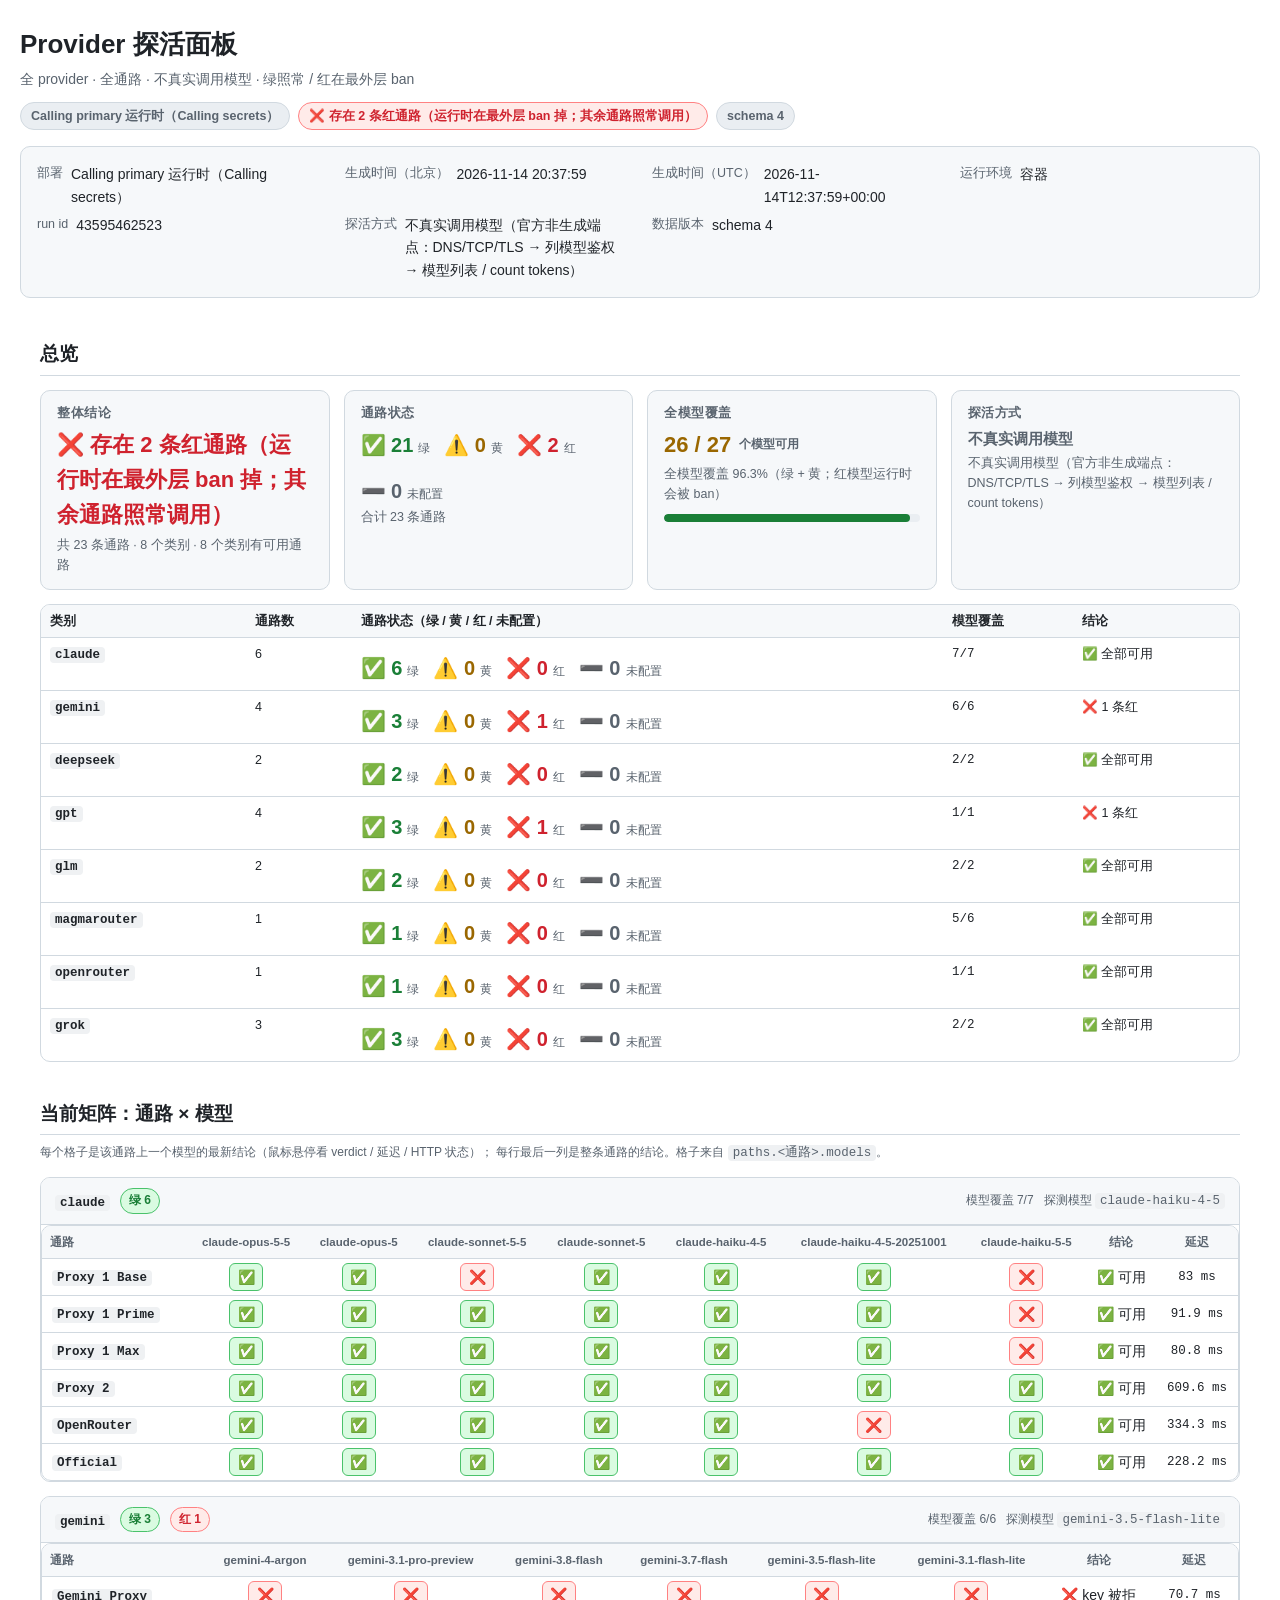
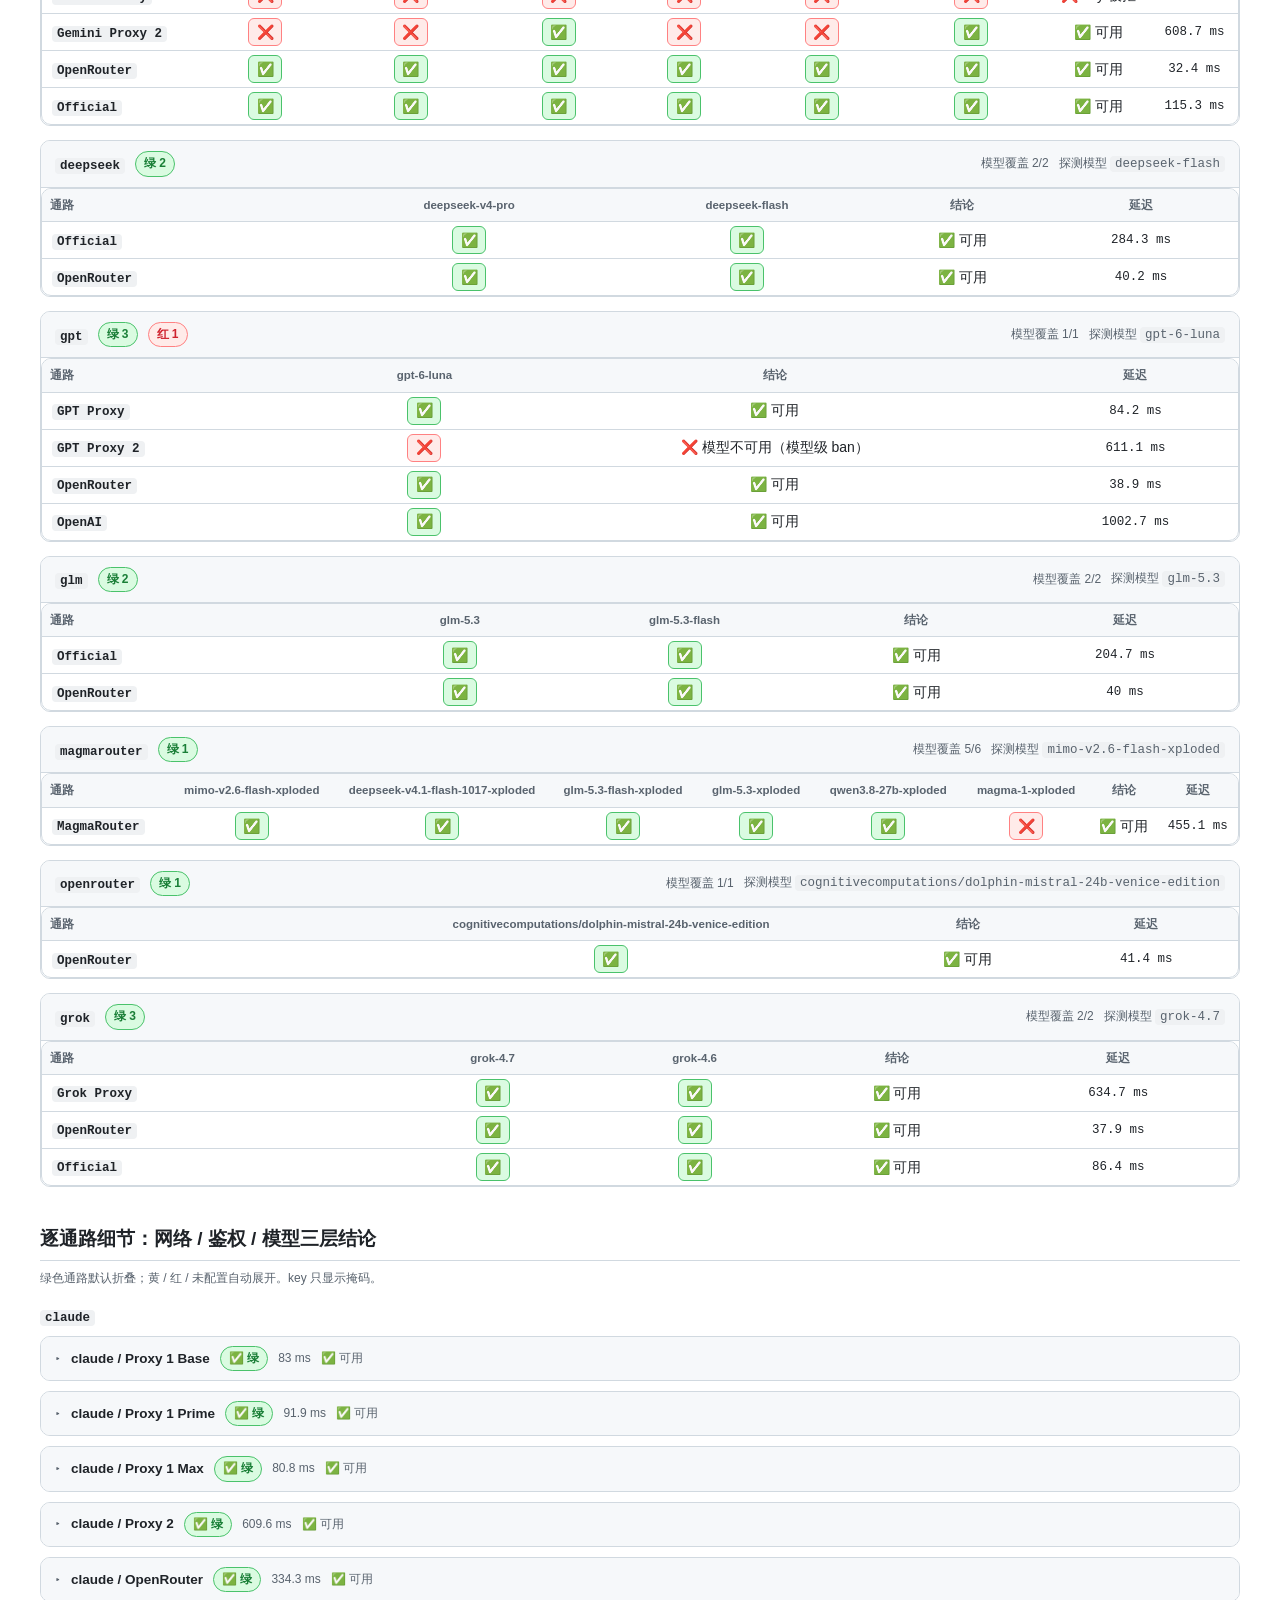
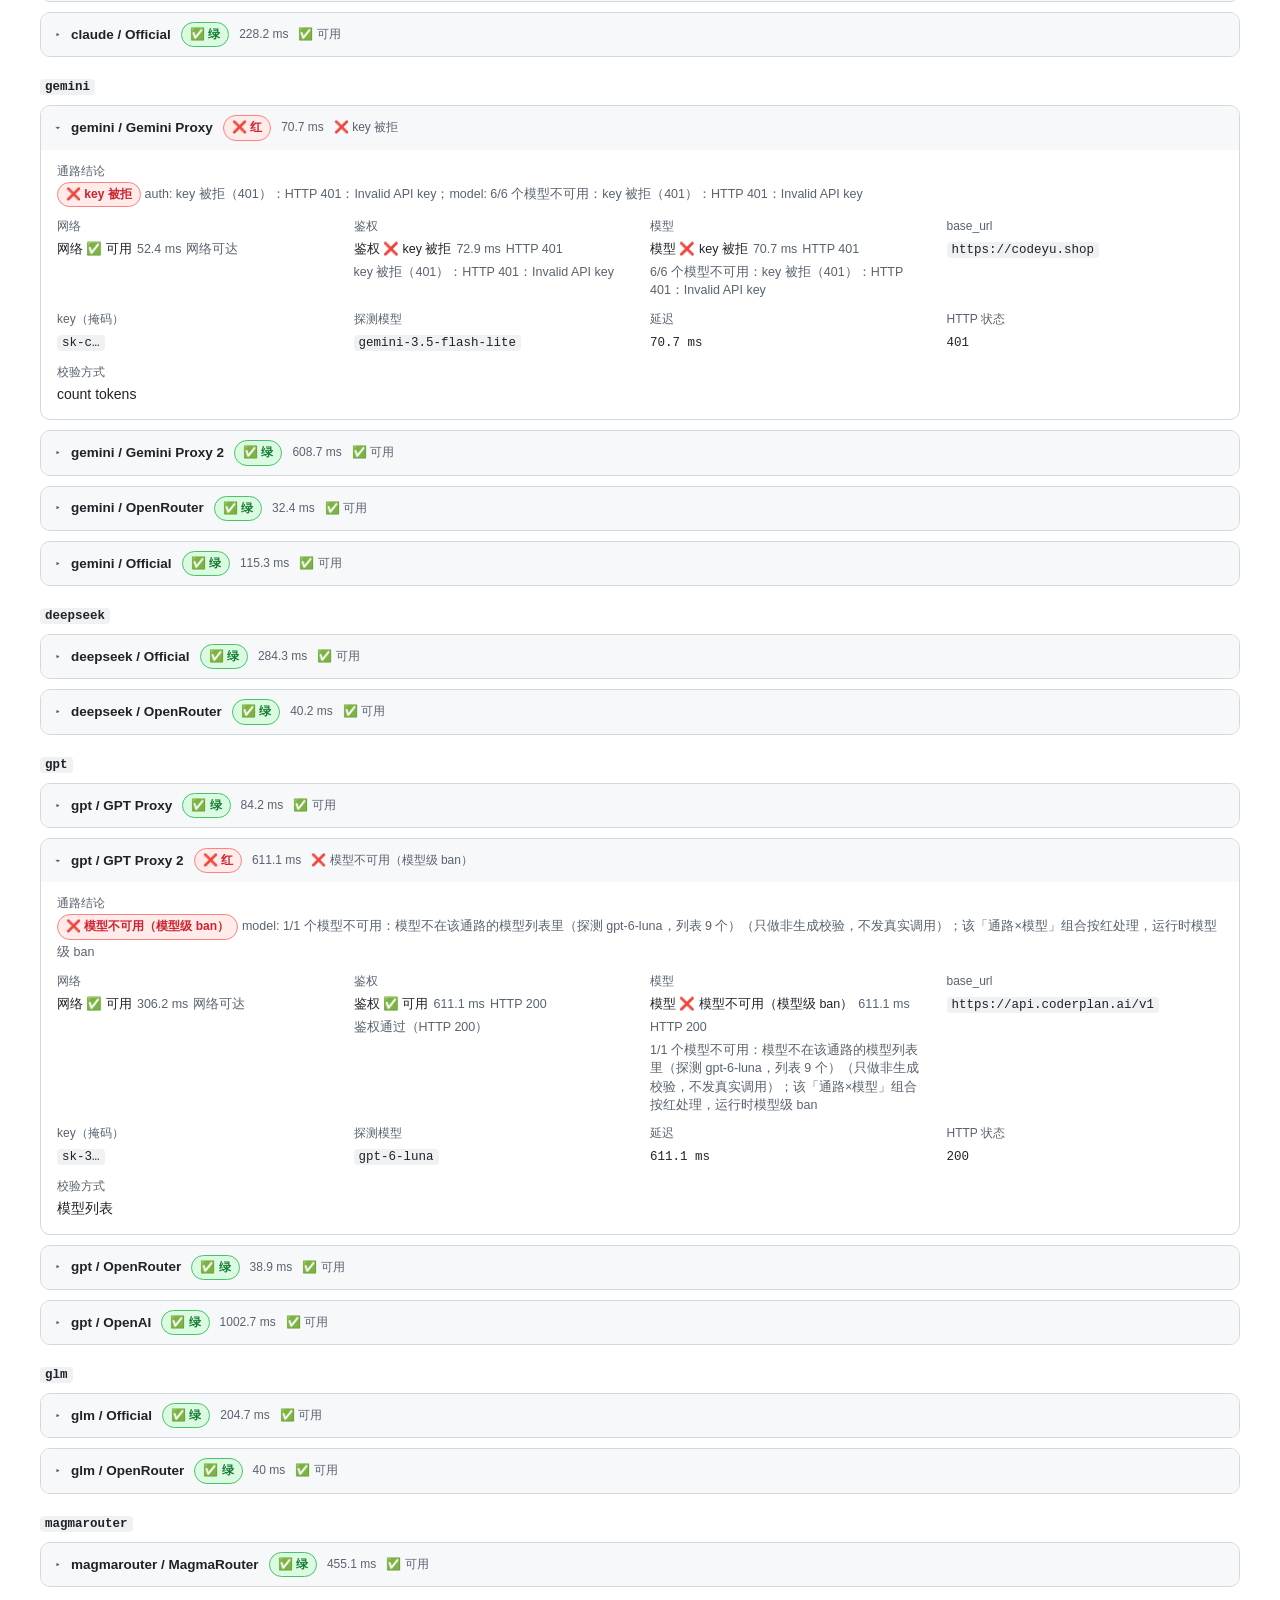
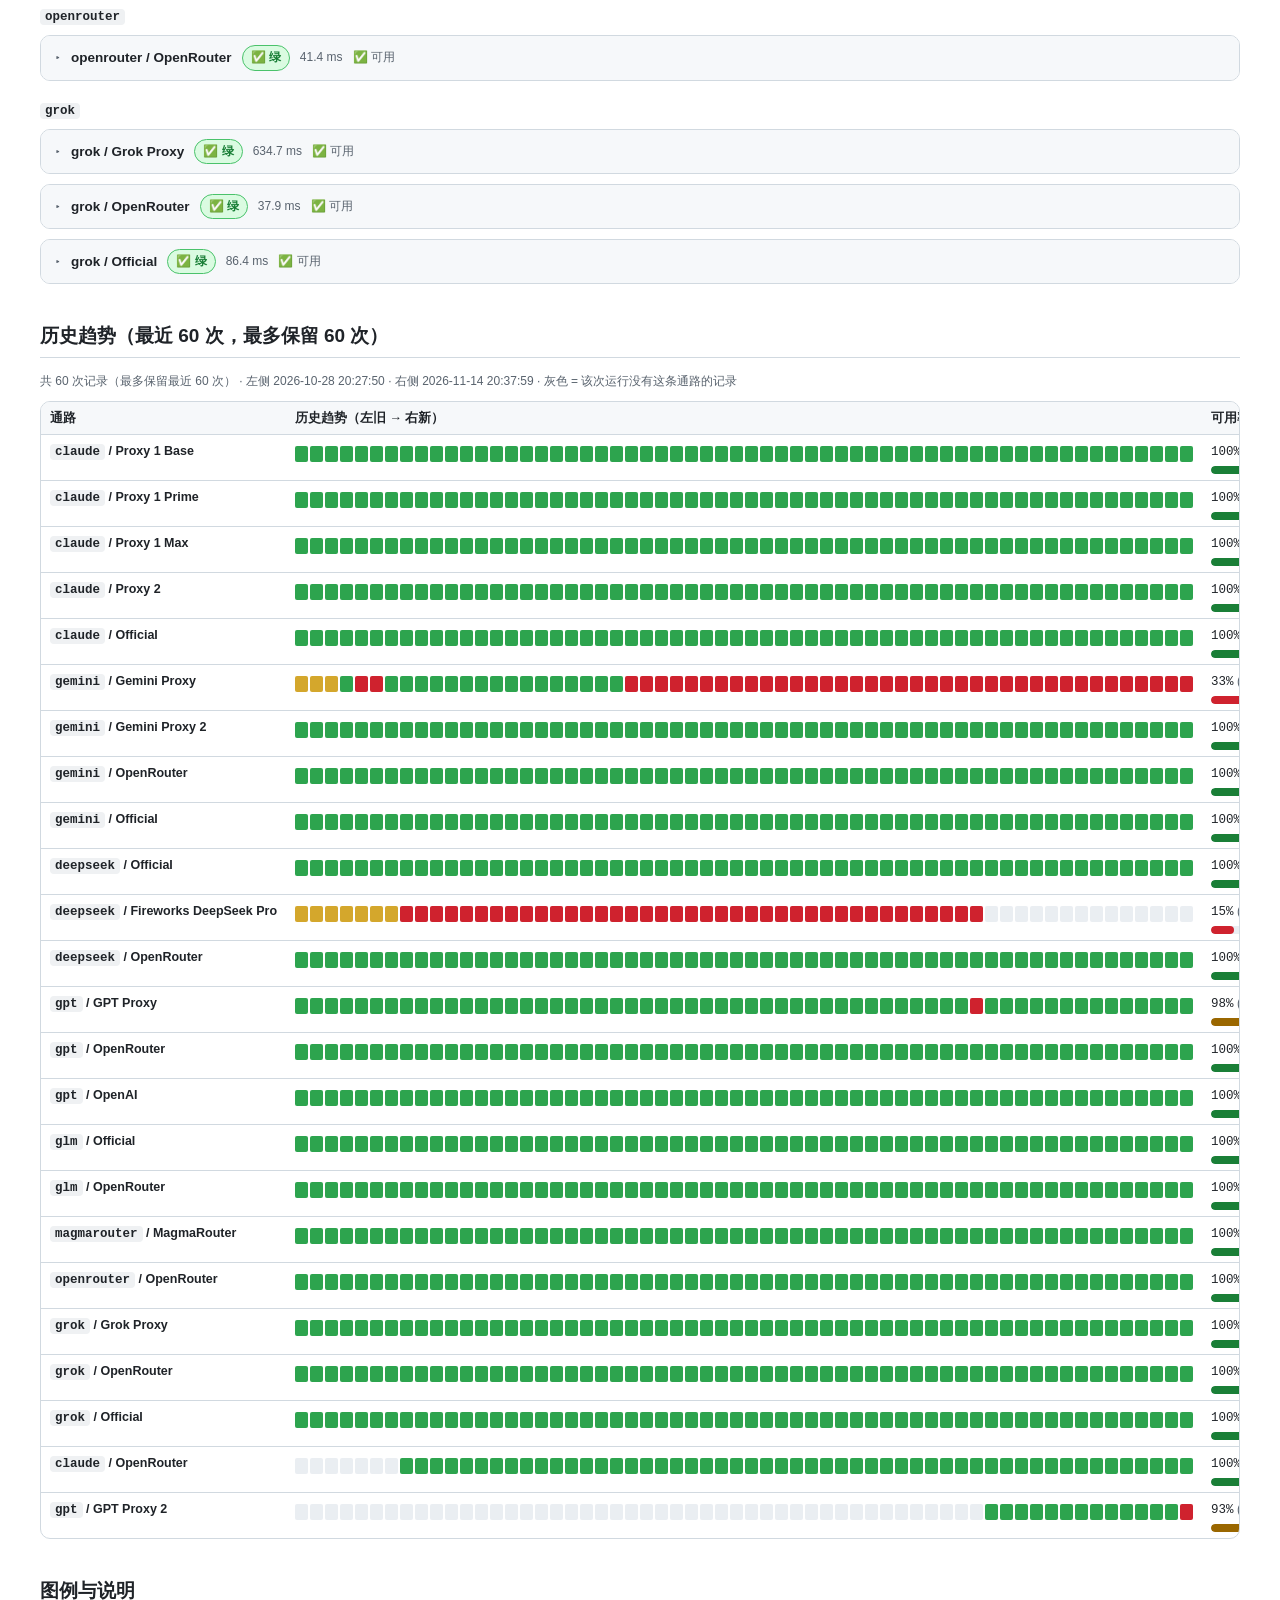
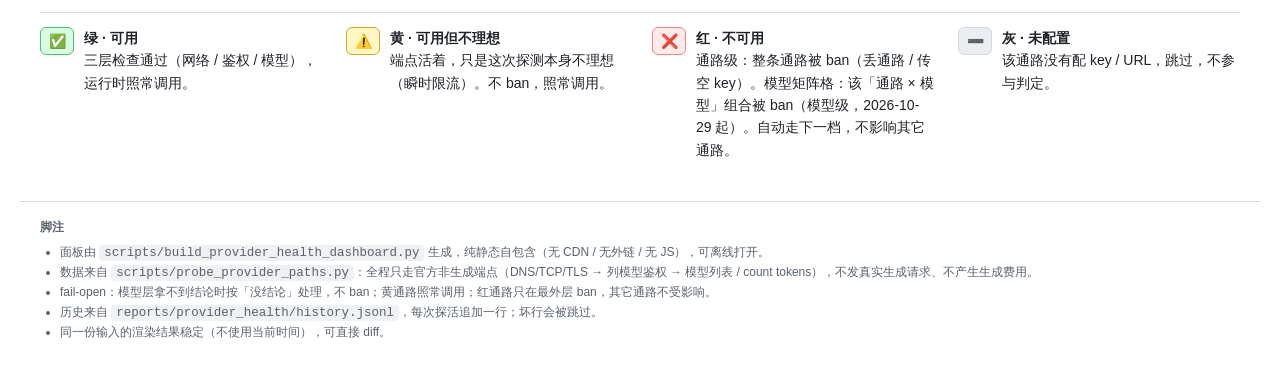
==== commit 75c38e03: "Calling 探活：2026-11-14 20:38 北京时间（[official_non_call] claude:绿6/6 gemini:绿3/4 deepseek:绿2/2 gpt:绿3/4 " ====
--- a/reports/provider_health/dashboard.html
+++ b/reports/provider_health/dashboard.html
@@ -194,16 +194,16 @@
   <div class="head-inner">
     <h1>Provider 探活面板</h1>
     <p class="subtitle">全 provider · 全通路 · 不真实调用模型 · 绿照常 / 红在最外层 ban</p>
-    <div class="badges"><span class="pill grey">Calling primary 运行时（Calling secrets）</span><span class="pill red">❌ 存在 1 条红通路（运行时在最外层 ban 掉；其余通路照常调用）</span><span class="pill grey">schema 4</span></div>
-    <dl class="meta-grid"><div><dt>部署</dt><dd>Calling primary 运行时（Calling secrets）</dd></div><div><dt>生成时间（北京）</dt><dd>2026-11-14 11:43:42</dd></div><div><dt>生成时间（UTC）</dt><dd>2026-11-14T03:43:42+00:00</dd></div><div><dt>运行环境</dt><dd>容器</dd></div><div><dt>run id</dt><dd>43552928219</dd></div><div><dt>探活方式</dt><dd>不真实调用模型（官方非生成端点：DNS/TCP/TLS → 列模型鉴权 → 模型列表 / count tokens）</dd></div><div><dt>数据版本</dt><dd>schema 4</dd></div></dl>
+    <div class="badges"><span class="pill grey">Calling primary 运行时（Calling secrets）</span><span class="pill red">❌ 存在 2 条红通路（运行时在最外层 ban 掉；其余通路照常调用）</span><span class="pill grey">schema 4</span></div>
+    <dl class="meta-grid"><div><dt>部署</dt><dd>Calling primary 运行时（Calling secrets）</dd></div><div><dt>生成时间（北京）</dt><dd>2026-11-14 20:37:59</dd></div><div><dt>生成时间（UTC）</dt><dd>2026-11-14T12:37:59+00:00</dd></div><div><dt>运行环境</dt><dd>容器</dd></div><div><dt>run id</dt><dd>43595462523</dd></div><div><dt>探活方式</dt><dd>不真实调用模型（官方非生成端点：DNS/TCP/TLS → 列模型鉴权 → 模型列表 / count tokens）</dd></div><div><dt>数据版本</dt><dd>schema 4</dd></div></dl>
   </div>
 </header>
 <main>
   
   <section id="overview">
     <h2>总览</h2>
-    <div class="cards"><div class="card"><h3>整体结论</h3><div class="big red">❌ 存在 1 条红通路（运行时在最外层 ban 掉；其余通路照常调用）</div><div class="note">共 23 条通路 · 8 个类别 · 8 个类别有可用通路</div></div><div class="card"><h3>通路状态</h3><div class="counts"><span class="count green">✅ 22<span class="label">绿</span></span><span class="count warn">⚠️ 0<span class="label">黄</span></span><span class="count red">❌ 1<span class="label">红</span></span><span class="count grey">➖ 0<span class="label">未配置</span></span></div><div class="note">合计 23 条通路</div></div><div class="card"><h3>全模型覆盖</h3><div class="big warn">26 / 27<span class="small muted">个模型可用</span></div><div class="note">全模型覆盖 96.3%（绿 + 黄；红模型运行时会被 ban）</div><div class="bar"><i style="width:96.3%"></i></div></div><div class="card"><h3>探活方式</h3><div class="big grey" style="font-size:15px">不真实调用模型</div><div class="note">不真实调用模型（官方非生成端点：DNS/TCP/TLS → 列模型鉴权 → 模型列表 / count tokens）</div></div></div>
-    <div style="margin-top:14px"><div class="table-wrap"><table class="data"><thead><tr><th>类别</th><th>通路数</th><th>通路状态（绿 / 黄 / 红 / 未配置）</th><th>模型覆盖</th><th>结论</th></tr></thead><tbody><tr><th class="rowhead"><code>claude</code></th><td>6</td><td><div class="counts"><span class="count green">✅ 6<span class="label">绿</span></span><span class="count warn">⚠️ 0<span class="label">黄</span></span><span class="count red">❌ 0<span class="label">红</span></span><span class="count grey">➖ 0<span class="label">未配置</span></span></div></td><td class="mono">7/7</td><td>✅ 全部可用</td></tr><tr><th class="rowhead"><code>gemini</code></th><td>4</td><td><div class="counts"><span class="count green">✅ 3<span class="label">绿</span></span><span class="count warn">⚠️ 0<span class="label">黄</span></span><span class="count red">❌ 1<span class="label">红</span></span><span class="count grey">➖ 0<span class="label">未配置</span></span></div></td><td class="mono">6/6</td><td>❌ 1 条红</td></tr><tr><th class="rowhead"><code>deepseek</code></th><td>2</td><td><div class="counts"><span class="count green">✅ 2<span class="label">绿</span></span><span class="count warn">⚠️ 0<span class="label">黄</span></span><span class="count red">❌ 0<span class="label">红</span></span><span class="count grey">➖ 0<span class="label">未配置</span></span></div></td><td class="mono">2/2</td><td>✅ 全部可用</td></tr><tr><th class="rowhead"><code>gpt</code></th><td>4</td><td><div class="counts"><span class="count green">✅ 4<span class="label">绿</span></span><span class="count warn">⚠️ 0<span class="label">黄</span></span><span class="count red">❌ 0<span class="label">红</span></span><span class="count grey">➖ 0<span class="label">未配置</span></span></div></td><td class="mono">1/1</td><td>✅ 全部可用</td></tr><tr><th class="rowhead"><code>glm</code></th><td>2</td><td><div class="counts"><span class="count green">✅ 2<span class="label">绿</span></span><span class="count warn">⚠️ 0<span class="label">黄</span></span><span class="count red">❌ 0<span class="label">红</span></span><span class="count grey">➖ 0<span class="label">未配置</span></span></div></td><td class="mono">2/2</td><td>✅ 全部可用</td></tr><tr><th class="rowhead"><code>magmarouter</code></th><td>1</td><td><div class="counts"><span class="count green">✅ 1<span class="label">绿</span></span><span class="count warn">⚠️ 0<span class="label">黄</span></span><span class="count red">❌ 0<span class="label">红</span></span><span class="count grey">➖ 0<span class="label">未配置</span></span></div></td><td class="mono">5/6</td><td>✅ 全部可用</td></tr><tr><th class="rowhead"><code>openrouter</code></th><td>1</td><td><div class="counts"><span class="count green">✅ 1<span class="label">绿</span></span><span class="count warn">⚠️ 0<span class="label">黄</span></span><span class="count red">❌ 0<span class="label">红</span></span><span class="count grey">➖ 0<span class="label">未配置</span></span></div></td><td class="mono">1/1</td><td>✅ 全部可用</td></tr><tr><th class="rowhead"><code>grok</code></th><td>3</td><td><div class="counts"><span class="count green">✅ 3<span class="label">绿</span></span><span class="count warn">⚠️ 0<span class="label">黄</span></span><span class="count red">❌ 0<span class="label">红</span></span><span class="count grey">➖ 0<span class="label">未配置</span></span></div></td><td class="mono">2/2</td><td>✅ 全部可用</td></tr></tbody></table></div></div>
+    <div class="cards"><div class="card"><h3>整体结论</h3><div class="big red">❌ 存在 2 条红通路（运行时在最外层 ban 掉；其余通路照常调用）</div><div class="note">共 23 条通路 · 8 个类别 · 8 个类别有可用通路</div></div><div class="card"><h3>通路状态</h3><div class="counts"><span class="count green">✅ 21<span class="label">绿</span></span><span class="count warn">⚠️ 0<span class="label">黄</span></span><span class="count red">❌ 2<span class="label">红</span></span><span class="count grey">➖ 0<span class="label">未配置</span></span></div><div class="note">合计 23 条通路</div></div><div class="card"><h3>全模型覆盖</h3><div class="big warn">26 / 27<span class="small muted">个模型可用</span></div><div class="note">全模型覆盖 96.3%（绿 + 黄；红模型运行时会被 ban）</div><div class="bar"><i style="width:96.3%"></i></div></div><div class="card"><h3>探活方式</h3><div class="big grey" style="font-size:15px">不真实调用模型</div><div class="note">不真实调用模型（官方非生成端点：DNS/TCP/TLS → 列模型鉴权 → 模型列表 / count tokens）</div></div></div>
+    <div style="margin-top:14px"><div class="table-wrap"><table class="data"><thead><tr><th>类别</th><th>通路数</th><th>通路状态（绿 / 黄 / 红 / 未配置）</th><th>模型覆盖</th><th>结论</th></tr></thead><tbody><tr><th class="rowhead"><code>claude</code></th><td>6</td><td><div class="counts"><span class="count green">✅ 6<span class="label">绿</span></span><span class="count warn">⚠️ 0<span class="label">黄</span></span><span class="count red">❌ 0<span class="label">红</span></span><span class="count grey">➖ 0<span class="label">未配置</span></span></div></td><td class="mono">7/7</td><td>✅ 全部可用</td></tr><tr><th class="rowhead"><code>gemini</code></th><td>4</td><td><div class="counts"><span class="count green">✅ 3<span class="label">绿</span></span><span class="count warn">⚠️ 0<span class="label">黄</span></span><span class="count red">❌ 1<span class="label">红</span></span><span class="count grey">➖ 0<span class="label">未配置</span></span></div></td><td class="mono">6/6</td><td>❌ 1 条红</td></tr><tr><th class="rowhead"><code>deepseek</code></th><td>2</td><td><div class="counts"><span class="count green">✅ 2<span class="label">绿</span></span><span class="count warn">⚠️ 0<span class="label">黄</span></span><span class="count red">❌ 0<span class="label">红</span></span><span class="count grey">➖ 0<span class="label">未配置</span></span></div></td><td class="mono">2/2</td><td>✅ 全部可用</td></tr><tr><th class="rowhead"><code>gpt</code></th><td>4</td><td><div class="counts"><span class="count green">✅ 3<span class="label">绿</span></span><span class="count warn">⚠️ 0<span class="label">黄</span></span><span class="count red">❌ 1<span class="label">红</span></span><span class="count grey">➖ 0<span class="label">未配置</span></span></div></td><td class="mono">1/1</td><td>❌ 1 条红</td></tr><tr><th class="rowhead"><code>glm</code></th><td>2</td><td><div class="counts"><span class="count green">✅ 2<span class="label">绿</span></span><span class="count warn">⚠️ 0<span class="label">黄</span></span><span class="count red">❌ 0<span class="label">红</span></span><span class="count grey">➖ 0<span class="label">未配置</span></span></div></td><td class="mono">2/2</td><td>✅ 全部可用</td></tr><tr><th class="rowhead"><code>magmarouter</code></th><td>1</td><td><div class="counts"><span class="count green">✅ 1<span class="label">绿</span></span><span class="count warn">⚠️ 0<span class="label">黄</span></span><span class="count red">❌ 0<span class="label">红</span></span><span class="count grey">➖ 0<span class="label">未配置</span></span></div></td><td class="mono">5/6</td><td>✅ 全部可用</td></tr><tr><th class="rowhead"><code>openrouter</code></th><td>1</td><td><div class="counts"><span class="count green">✅ 1<span class="label">绿</span></span><span class="count warn">⚠️ 0<span class="label">黄</span></span><span class="count red">❌ 0<span class="label">红</span></span><span class="count grey">➖ 0<span class="label">未配置</span></span></div></td><td class="mono">1/1</td><td>✅ 全部可用</td></tr><tr><th class="rowhead"><code>grok</code></th><td>3</td><td><div class="counts"><span class="count green">✅ 3<span class="label">绿</span></span><span class="count warn">⚠️ 0<span class="label">黄</span></span><span class="count red">❌ 0<span class="label">红</span></span><span class="count grey">➖ 0<span class="label">未配置</span></span></div></td><td class="mono">2/2</td><td>✅ 全部可用</td></tr></tbody></table></div></div>
   </section>
   <section id="matrix">
     <h2>当前矩阵：通路 × 模型</h2>
@@ -215,538 +215,538 @@
 ✅ 可用
 模型在官方模型列表里（claude-opus-5-5）（只做非生成校验，不发真实调用）
 HTTP 200
-136.4 ms
+90.2 ms
 校验方式 模型列表">✅</span></td><td><span class="cell sev-green" title="claude/Proxy 1 Base · 模型 claude-opus-5
 ✅ 可用
 模型在官方模型列表里（claude-opus-5）（只做非生成校验，不发真实调用）
 HTTP 200
-136.4 ms
+90.2 ms
 校验方式 模型列表">✅</span></td><td><span class="cell sev-red" title="claude/Proxy 1 Base · 模型 claude-sonnet-5-5
 ❌ 模型不可用（模型级 ban）
 模型不可用（404）：HTTP 404：Model &quot;claude-sonnet-5-5&quot; is not supported by any configured account in this group
 HTTP 404
-130.4 ms
+83 ms
 校验方式 count tokens">❌</span></td><td><span class="cell sev-green" title="claude/Proxy 1 Base · 模型 claude-sonnet-5
 ✅ 可用
 模型在官方模型列表里（claude-sonnet-5）（只做非生成校验，不发真实调用）
 HTTP 200
-136.4 ms
+90.2 ms
 校验方式 模型列表">✅</span></td><td><span class="cell sev-green" title="claude/Proxy 1 Base · 模型 claude-haiku-4-5
 ✅ 可用
 模型在官方模型列表里（claude-haiku-4-5）（只做非生成校验，不发真实调用）
 HTTP 200
-136.4 ms
+90.2 ms
 校验方式 模型列表">✅</span></td><td><span class="cell sev-green" title="claude/Proxy 1 Base · 模型 claude-haiku-4-5-20251001
 ✅ 可用
 模型在官方模型列表里（claude-haiku-4-5-20251001）（只做非生成校验，不发真实调用）
 HTTP 200
-136.4 ms
+90.2 ms
 校验方式 模型列表">✅</span></td><td><span class="cell sev-red" title="claude/Proxy 1 Base · 模型 claude-haiku-5-5
 ❌ 模型不可用（模型级 ban）
 模型不可用（404）：HTTP 404：Model &quot;claude-haiku-5-5&quot; is not supported by any configured account in this group
 HTTP 404
-134.4 ms
+159.1 ms
 校验方式 count tokens">❌</span></td><td><span title="✅ 可用
 三层检查均通过
 HTTP 200
-130.4 ms">✅ 可用</span></td><td class="mono">130.4 ms</td></tr><tr><td class="path-col"><code>Proxy 1 Prime</code></td><td><span class="cell sev-green" title="claude/Proxy 1 Prime · 模型 claude-opus-5-5
+83 ms">✅ 可用</span></td><td class="mono">83 ms</td></tr><tr><td class="path-col"><code>Proxy 1 Prime</code></td><td><span class="cell sev-green" title="claude/Proxy 1 Prime · 模型 claude-opus-5-5
 ✅ 可用
 模型在官方模型列表里（claude-opus-5-5）（只做非生成校验，不发真实调用）
 HTTP 200
-138.6 ms
+91.9 ms
 校验方式 模型列表">✅</span></td><td><span class="cell sev-green" title="claude/Proxy 1 Prime · 模型 claude-opus-5
 ✅ 可用
 模型在官方模型列表里（claude-opus-5）（只做非生成校验，不发真实调用）
 HTTP 200
-138.6 ms
+91.9 ms
 校验方式 模型列表">✅</span></td><td><span class="cell sev-green" title="claude/Proxy 1 Prime · 模型 claude-sonnet-5-5
 ✅ 可用
 模型在官方模型列表里（claude-sonnet-5-5）（只做非生成校验，不发真实调用）
 HTTP 200
-138.6 ms
+91.9 ms
 校验方式 模型列表">✅</span></td><td><span class="cell sev-green" title="claude/Proxy 1 Prime · 模型 claude-sonnet-5
 ✅ 可用
 模型在官方模型列表里（claude-sonnet-5）（只做非生成校验，不发真实调用）
 HTTP 200
-138.6 ms
+91.9 ms
 校验方式 模型列表">✅</span></td><td><span class="cell sev-green" title="claude/Proxy 1 Prime · 模型 claude-haiku-4-5
 ✅ 可用
+模型在官方模型列表里（claude-haiku-4-5-20251001）（只做非生成校验，不发真实调用）
+HTTP 200
+91.9 ms
+校验方式 模型列表">✅</span></td><td><span class="cell sev-green" title="claude/Proxy 1 Prime · 模型 claude-haiku-4-5-20251001
+✅ 可用
+模型在官方模型列表里（claude-haiku-4-5-20251001）（只做非生成校验，不发真实调用）
+HTTP 200
+91.9 ms
+校验方式 模型列表">✅</span></td><td><span class="cell sev-red" title="claude/Proxy 1 Prime · 模型 claude-haiku-5-5
+❌ 模型不可用（模型级 ban）
+模型不可用（404）：HTTP 404：Model &quot;claude-haiku-5-5&quot; is not supported by any configured account in this group
+HTTP 404
+161.9 ms
+校验方式 count tokens">❌</span></td><td><span title="✅ 可用
+三层检查均通过
+HTTP 200
+91.9 ms">✅ 可用</span></td><td class="mono">91.9 ms</td></tr><tr><td class="path-col"><code>Proxy 1 Max</code></td><td><span class="cell sev-green" title="claude/Proxy 1 Max · 模型 claude-opus-5-5
+✅ 可用
+模型在官方模型列表里（claude-opus-5-5）（只做非生成校验，不发真实调用）
+HTTP 200
+80.8 ms
+校验方式 模型列表">✅</span></td><td><span class="cell sev-green" title="claude/Proxy 1 Max · 模型 claude-opus-5
+✅ 可用
+模型在官方模型列表里（claude-opus-5）（只做非生成校验，不发真实调用）
+HTTP 200
+80.8 ms
+校验方式 模型列表">✅</span></td><td><span class="cell sev-green" title="claude/Proxy 1 Max · 模型 claude-sonnet-5-5
+✅ 可用
+模型在官方模型列表里（claude-sonnet-5-5）（只做非生成校验，不发真实调用）
+HTTP 200
+80.8 ms
+校验方式 模型列表">✅</span></td><td><span class="cell sev-green" title="claude/Proxy 1 Max · 模型 claude-sonnet-5
+✅ 可用
+模型在官方模型列表里（claude-sonnet-5）（只做非生成校验，不发真实调用）
+HTTP 200
+80.8 ms
+校验方式 模型列表">✅</span></td><td><span class="cell sev-green" title="claude/Proxy 1 Max · 模型 claude-haiku-4-5
+✅ 可用
+模型在官方模型列表里（claude-haiku-4-5-20251001）（只做非生成校验，不发真实调用）
+HTTP 200
+80.8 ms
+校验方式 模型列表">✅</span></td><td><span class="cell sev-green" title="claude/Proxy 1 Max · 模型 claude-haiku-4-5-20251001
+✅ 可用
+模型在官方模型列表里（claude-haiku-4-5-20251001）（只做非生成校验，不发真实调用）
+HTTP 200
+80.8 ms
+校验方式 模型列表">✅</span></td><td><span class="cell sev-red" title="claude/Proxy 1 Max · 模型 claude-haiku-5-5
+❌ 模型不可用（模型级 ban）
+模型不可用（404）：HTTP 404：Model &quot;claude-haiku-5-5&quot; is not supported by any configured account in this group
+HTTP 404
+155 ms
+校验方式 count tokens">❌</span></td><td><span title="✅ 可用
+三层检查均通过
+HTTP 200
+80.8 ms">✅ 可用</span></td><td class="mono">80.8 ms</td></tr><tr><td class="path-col"><code>Proxy 2</code></td><td><span class="cell sev-green" title="claude/Proxy 2 · 模型 claude-opus-5-5
+✅ 可用
+模型在官方模型列表里（claude-opus-5-5）（只做非生成校验，不发真实调用）
+HTTP 200
+609.6 ms
+校验方式 模型列表">✅</span></td><td><span class="cell sev-green" title="claude/Proxy 2 · 模型 claude-opus-5
+✅ 可用
+模型在官方模型列表里（claude-opus-5）（只做非生成校验，不发真实调用）
+HTTP 200
+609.6 ms
+校验方式 模型列表">✅</span></td><td><span class="cell sev-green" title="claude/Proxy 2 · 模型 claude-sonnet-5-5
+✅ 可用
+模型在官方模型列表里（claude-sonnet-5-5）（只做非生成校验，不发真实调用）
+HTTP 200
+609.6 ms
+校验方式 模型列表">✅</span></td><td><span class="cell sev-green" title="claude/Proxy 2 · 模型 claude-sonnet-5
+✅ 可用
+模型在官方模型列表里（claude-sonnet-5）（只做非生成校验，不发真实调用）
+HTTP 200
+609.6 ms
+校验方式 模型列表">✅</span></td><td><span class="cell sev-green" title="claude/Proxy 2 · 模型 claude-haiku-4-5
+✅ 可用
 模型在官方模型列表里（claude-haiku-4-5）（只做非生成校验，不发真实调用）
 HTTP 200
-138.6 ms
-校验方式 模型列表">✅</span></td><td><span class="cell sev-green" title="claude/Proxy 1 Prime · 模型 claude-haiku-4-5-20251001
+609.6 ms
+校验方式 模型列表">✅</span></td><td><span class="cell sev-green" title="claude/Proxy 2 · 模型 claude-haiku-4-5-20251001
 ✅ 可用
 模型在官方模型列表里（claude-haiku-4-5-20251001）（只做非生成校验，不发真实调用）
 HTTP 200
-138.6 ms
-校验方式 模型列表">✅</span></td><td><span class="cell sev-red" title="claude/Proxy 1 Prime · 模型 claude-haiku-5-5
-❌ 模型不可用（模型级 ban）
-模型不可用（404）：HTTP 404：Model &quot;claude-haiku-5-5&quot; is not supported by any configured account in this group
-HTTP 404
-99.8 ms
-校验方式 count tokens">❌</span></td><td><span title="✅ 可用
-三层检查均通过
-HTTP 200
-99.8 ms">✅ 可用</span></td><td class="mono">99.8 ms</td></tr><tr><td class="path-col"><code>Proxy 1 Max</code></td><td><span class="cell sev-green" title="claude/Proxy 1 Max · 模型 claude-opus-5-5
+609.6 ms
+校验方式 模型列表">✅</span></td><td><span class="cell sev-green" title="claude/Proxy 2 · 模型 claude-haiku-5-5
+✅ 可用
+模型在官方模型列表里（claude-haiku-5-5）（只做非生成校验，不发真实调用）
+HTTP 200
+609.6 ms
+校验方式 模型列表">✅</span></td><td><span title="✅ 可用
+三层检查均通过
+HTTP 200
+609.6 ms">✅ 可用</span></td><td class="mono">609.6 ms</td></tr><tr><td class="path-col"><code>OpenRouter</code></td><td><span class="cell sev-green" title="claude/OpenRouter · 模型 claude-opus-5-5
+✅ 可用
+模型在官方模型列表里（anthropic/claude-opus-5.5）（只做非生成校验，不发真实调用）
+HTTP 200
+334.3 ms
+校验方式 模型列表">✅</span></td><td><span class="cell sev-green" title="claude/OpenRouter · 模型 claude-opus-5
+✅ 可用
+模型在官方模型列表里（anthropic/claude-opus-5）（只做非生成校验，不发真实调用）
+HTTP 200
+334.3 ms
+校验方式 模型列表">✅</span></td><td><span class="cell sev-green" title="claude/OpenRouter · 模型 claude-sonnet-5-5
+✅ 可用
+模型在官方模型列表里（anthropic/claude-sonnet-5.5）（只做非生成校验，不发真实调用）
+HTTP 200
+334.3 ms
+校验方式 模型列表">✅</span></td><td><span class="cell sev-green" title="claude/OpenRouter · 模型 claude-sonnet-5
+✅ 可用
+模型在官方模型列表里（anthropic/claude-sonnet-5）（只做非生成校验，不发真实调用）
+HTTP 200
+334.3 ms
+校验方式 模型列表">✅</span></td><td><span class="cell sev-green" title="claude/OpenRouter · 模型 claude-haiku-4-5
+✅ 可用
+模型在官方模型列表里（anthropic/claude-haiku-4.5）（只做非生成校验，不发真实调用）
+HTTP 200
+334.3 ms
+校验方式 模型列表">✅</span></td><td><span class="cell sev-red" title="claude/OpenRouter · 模型 claude-haiku-4-5-20251001
+❌ 模型不可用（模型级 ban）
+模型不在该通路的模型列表里（探测 anthropic/claude-haiku-4-5-20251001，列表 436 个）（只做非生成校验，不发真实调用）；该「通路×模型」组合按红处理，运行时模型级 ban
+HTTP 200
+334.3 ms
+校验方式 模型列表">❌</span></td><td><span class="cell sev-green" title="claude/OpenRouter · 模型 claude-haiku-5-5
+✅ 可用
+模型在官方模型列表里（anthropic/claude-haiku-5.5）（只做非生成校验，不发真实调用）
+HTTP 200
+334.3 ms
+校验方式 模型列表">✅</span></td><td><span title="✅ 可用
+三层检查均通过
+HTTP 200
+334.3 ms">✅ 可用</span></td><td class="mono">334.3 ms</td></tr><tr><td class="path-col"><code>Official</code></td><td><span class="cell sev-green" title="claude/Official · 模型 claude-opus-5-5
 ✅ 可用
 模型在官方模型列表里（claude-opus-5-5）（只做非生成校验，不发真实调用）
 HTTP 200
-127.3 ms
-校验方式 模型列表">✅</span></td><td><span class="cell sev-green" title="claude/Proxy 1 Max · 模型 claude-opus-5
+228.2 ms
+校验方式 模型列表">✅</span></td><td><span class="cell sev-green" title="claude/Official · 模型 claude-opus-5
 ✅ 可用
 模型在官方模型列表里（claude-opus-5）（只做非生成校验，不发真实调用）
 HTTP 200
-127.3 ms
-校验方式 模型列表">✅</span></td><td><span class="cell sev-green" title="claude/Proxy 1 Max · 模型 claude-sonnet-5-5
+228.2 ms
+校验方式 模型列表">✅</span></td><td><span class="cell sev-green" title="claude/Official · 模型 claude-sonnet-5-5
 ✅ 可用
 模型在官方模型列表里（claude-sonnet-5-5）（只做非生成校验，不发真实调用）
 HTTP 200
-127.3 ms
-校验方式 模型列表">✅</span></td><td><span class="cell sev-green" title="claude/Proxy 1 Max · 模型 claude-sonnet-5
+228.2 ms
+校验方式 模型列表">✅</span></td><td><span class="cell sev-green" title="claude/Official · 模型 claude-sonnet-5
 ✅ 可用
 模型在官方模型列表里（claude-sonnet-5）（只做非生成校验，不发真实调用）
 HTTP 200
-127.3 ms
-校验方式 模型列表">✅</span></td><td><span class="cell sev-green" title="claude/Proxy 1 Max · 模型 claude-haiku-4-5
-✅ 可用
-模型在官方模型列表里（claude-haiku-4-5）（只做非生成校验，不发真实调用）
-HTTP 200
-127.3 ms
-校验方式 模型列表">✅</span></td><td><span class="cell sev-green" title="claude/Proxy 1 Max · 模型 claude-haiku-4-5-20251001
+228.2 ms
+校验方式 模型列表">✅</span></td><td><span class="cell sev-green" title="claude/Official · 模型 claude-haiku-4-5
 ✅ 可用
 模型在官方模型列表里（claude-haiku-4-5-20251001）（只做非生成校验，不发真实调用）
 HTTP 200
-127.3 ms
-校验方式 模型列表">✅</span></td><td><span class="cell sev-red" title="claude/Proxy 1 Max · 模型 claude-haiku-5-5
-❌ 模型不可用（模型级 ban）
-模型不可用（404）：HTTP 404：Model &quot;claude-haiku-5-5&quot; is not supported by any configured account in this group
-HTTP 404
-173.3 ms
-校验方式 count tokens">❌</span></td><td><span title="✅ 可用
-三层检查均通过
-HTTP 200
-127.3 ms">✅ 可用</span></td><td class="mono">127.3 ms</td></tr><tr><td class="path-col"><code>Proxy 2</code></td><td><span class="cell sev-green" title="claude/Proxy 2 · 模型 claude-opus-5-5
-✅ 可用
-模型在官方模型列表里（claude-opus-5-5）（只做非生成校验，不发真实调用）
-HTTP 200
-745.6 ms
-校验方式 模型列表">✅</span></td><td><span class="cell sev-green" title="claude/Proxy 2 · 模型 claude-opus-5
-✅ 可用
-模型在官方模型列表里（claude-opus-5）（只做非生成校验，不发真实调用）
-HTTP 200
-745.6 ms
-校验方式 模型列表">✅</span></td><td><span class="cell sev-green" title="claude/Proxy 2 · 模型 claude-sonnet-5-5
-✅ 可用
-模型在官方模型列表里（claude-sonnet-5-5）（只做非生成校验，不发真实调用）
-HTTP 200
-745.6 ms
-校验方式 模型列表">✅</span></td><td><span class="cell sev-green" title="claude/Proxy 2 · 模型 claude-sonnet-5
-✅ 可用
-模型在官方模型列表里（claude-sonnet-5）（只做非生成校验，不发真实调用）
-HTTP 200
-745.6 ms
-校验方式 模型列表">✅</span></td><td><span class="cell sev-green" title="claude/Proxy 2 · 模型 claude-haiku-4-5
-✅ 可用
-模型在官方模型列表里（claude-haiku-4-5）（只做非生成校验，不发真实调用）
-HTTP 200
-745.6 ms
-校验方式 模型列表">✅</span></td><td><span class="cell sev-green" title="claude/Proxy 2 · 模型 claude-haiku-4-5-20251001
+228.2 ms
+校验方式 模型列表">✅</span></td><td><span class="cell sev-green" title="claude/Official · 模型 claude-haiku-4-5-20251001
 ✅ 可用
 模型在官方模型列表里（claude-haiku-4-5-20251001）（只做非生成校验，不发真实调用）
 HTTP 200
-745.6 ms
-校验方式 模型列表">✅</span></td><td><span class="cell sev-green" title="claude/Proxy 2 · 模型 claude-haiku-5-5
+228.2 ms
+校验方式 模型列表">✅</span></td><td><span class="cell sev-green" title="claude/Official · 模型 claude-haiku-5-5
 ✅ 可用
 模型在官方模型列表里（claude-haiku-5-5）（只做非生成校验，不发真实调用）
 HTTP 200
-745.6 ms
-校验方式 模型列表">✅</span></td><td><span title="✅ 可用
-三层检查均通过
-HTTP 200
-745.6 ms">✅ 可用</span></td><td class="mono">745.6 ms</td></tr><tr><td class="path-col"><code>OpenRouter</code></td><td><span class="cell sev-green" title="claude/OpenRouter · 模型 claude-opus-5-5
-✅ 可用
-模型在官方模型列表里（anthropic/claude-opus-5.5）（只做非生成校验，不发真实调用）
-HTTP 200
-492.8 ms
-校验方式 模型列表">✅</span></td><td><span class="cell sev-green" title="claude/OpenRouter · 模型 claude-opus-5
-✅ 可用
-模型在官方模型列表里（anthropic/claude-opus-5）（只做非生成校验，不发真实调用）
-HTTP 200
-492.8 ms
-校验方式 模型列表">✅</span></td><td><span class="cell sev-green" title="claude/OpenRouter · 模型 claude-sonnet-5-5
-✅ 可用
-模型在官方模型列表里（anthropic/claude-sonnet-5.5）（只做非生成校验，不发真实调用）
-HTTP 200
-492.8 ms
-校验方式 模型列表">✅</span></td><td><span class="cell sev-green" title="claude/OpenRouter · 模型 claude-sonnet-5
-✅ 可用
-模型在官方模型列表里（anthropic/claude-sonnet-5）（只做非生成校验，不发真实调用）
-HTTP 200
-492.8 ms
-校验方式 模型列表">✅</span></td><td><span class="cell sev-green" title="claude/OpenRouter · 模型 claude-haiku-4-5
-✅ 可用
-模型在官方模型列表里（anthropic/claude-haiku-4.5）（只做非生成校验，不发真实调用）
-HTTP 200
-492.8 ms
-校验方式 模型列表">✅</span></td><td><span class="cell sev-red" title="claude/OpenRouter · 模型 claude-haiku-4-5-20251001
-❌ 模型不可用（模型级 ban）
-模型不在该通路的模型列表里（探测 anthropic/claude-haiku-4-5-20251001，列表 436 个）（只做非生成校验，不发真实调用）；该「通路×模型」组合按红处理，运行时模型级 ban
-HTTP 200
-492.8 ms
-校验方式 模型列表">❌</span></td><td><span class="cell sev-green" title="claude/OpenRouter · 模型 claude-haiku-5-5
-✅ 可用
-模型在官方模型列表里（anthropic/claude-haiku-5.5）（只做非生成校验，不发真实调用）
-HTTP 200
-492.8 ms
-校验方式 模型列表">✅</span></td><td><span title="✅ 可用
-三层检查均通过
-HTTP 200
-492.8 ms">✅ 可用</span></td><td class="mono">492.8 ms</td></tr><tr><td class="path-col"><code>Official</code></td><td><span class="cell sev-green" title="claude/Official · 模型 claude-opus-5-5
-✅ 可用
-模型在官方模型列表里（claude-opus-5-5）（只做非生成校验，不发真实调用）
-HTTP 200
-165.6 ms
-校验方式 模型列表">✅</span></td><td><span class="cell sev-green" title="claude/Official · 模型 claude-opus-5
-✅ 可用
-模型在官方模型列表里（claude-opus-5）（只做非生成校验，不发真实调用）
-HTTP 200
-165.6 ms
-校验方式 模型列表">✅</span></td><td><span class="cell sev-green" title="claude/Official · 模型 claude-sonnet-5-5
-✅ 可用
-模型在官方模型列表里（claude-sonnet-5-5）（只做非生成校验，不发真实调用）
-HTTP 200
-165.6 ms
-校验方式 模型列表">✅</span></td><td><span class="cell sev-green" title="claude/Official · 模型 claude-sonnet-5
-✅ 可用
-模型在官方模型列表里（claude-sonnet-5）（只做非生成校验，不发真实调用）
-HTTP 200
-165.6 ms
-校验方式 模型列表">✅</span></td><td><span class="cell sev-green" title="claude/Official · 模型 claude-haiku-4-5
-✅ 可用
-模型在官方模型列表里（claude-haiku-4-5-20251001）（只做非生成校验，不发真实调用）
-HTTP 200
-165.6 ms
-校验方式 模型列表">✅</span></td><td><span class="cell sev-green" title="claude/Official · 模型 claude-haiku-4-5-20251001
-✅ 可用
-模型在官方模型列表里（claude-haiku-4-5-20251001）（只做非生成校验，不发真实调用）
-HTTP 200
-165.6 ms
-校验方式 模型列表">✅</span></td><td><span class="cell sev-green" title="claude/Official · 模型 claude-haiku-5-5
-✅ 可用
-模型在官方模型列表里（claude-haiku-5-5）（只做非生成校验，不发真实调用）
-HTTP 200
-165.6 ms
-校验方式 模型列表">✅</span></td><td><span title="✅ 可用
-三层检查均通过
-HTTP 200
-165.6 ms">✅ 可用</span></td><td class="mono">165.6 ms</td></tr></tbody></table></div></section><section class="provider-card"><div class="provider-head"><span class="name"><code>gemini</code></span><span class="badge green">绿 3</span><span class="badge red">红 1</span><span class="spacer"></span><span class="small muted">模型覆盖 6/6</span><span class="small muted">探测模型 <code>gemini-3.5-flash-lite</code></span></div><div class="table-wrap"><table class="matrix"><thead><tr><th class="path-col">通路</th><th title="gemini-4-argon">gemini-4-argon</th><th title="gemini-3.1-pro-preview">gemini-3.1-pro-preview</th><th title="gemini-3.8-flash">gemini-3.8-flash</th><th title="gemini-3.7-flash">gemini-3.7-flash</th><th title="gemini-3.5-flash-lite">gemini-3.5-flash-lite</th><th title="gemini-3.1-flash-lite">gemini-3.1-flash-lite</th><th>结论</th><th>延迟</th></tr></thead><tbody><tr><td class="path-col"><code>Gemini Proxy</code></td><td><span class="cell sev-red" title="gemini/Gemini Proxy · 模型 gemini-4-argon
+228.2 ms
+校验方式 模型列表">✅</span></td><td><span title="✅ 可用
+三层检查均通过
+HTTP 200
+228.2 ms">✅ 可用</span></td><td class="mono">228.2 ms</td></tr></tbody></table></div></section><section class="provider-card"><div class="provider-head"><span class="name"><code>gemini</code></span><span class="badge green">绿 3</span><span class="badge red">红 1</span><span class="spacer"></span><span class="small muted">模型覆盖 6/6</span><span class="small muted">探测模型 <code>gemini-3.5-flash-lite</code></span></div><div class="table-wrap"><table class="matrix"><thead><tr><th class="path-col">通路</th><th title="gemini-4-argon">gemini-4-argon</th><th title="gemini-3.1-pro-preview">gemini-3.1-pro-preview</th><th title="gemini-3.8-flash">gemini-3.8-flash</th><th title="gemini-3.7-flash">gemini-3.7-flash</th><th title="gemini-3.5-flash-lite">gemini-3.5-flash-lite</th><th title="gemini-3.1-flash-lite">gemini-3.1-flash-lite</th><th>结论</th><th>延迟</th></tr></thead><tbody><tr><td class="path-col"><code>Gemini Proxy</code></td><td><span class="cell sev-red" title="gemini/Gemini Proxy · 模型 gemini-4-argon
 ❌ key 被拒
 key 被拒（401）：HTTP 401：Invalid API key
 HTTP 401
-96.2 ms
+75.1 ms
 校验方式 count tokens">❌</span></td><td><span class="cell sev-red" title="gemini/Gemini Proxy · 模型 gemini-3.1-pro-preview
 ❌ key 被拒
 key 被拒（401）：HTTP 401：Invalid API key
 HTTP 401
-125.8 ms
+140 ms
 校验方式 count tokens">❌</span></td><td><span class="cell sev-red" title="gemini/Gemini Proxy · 模型 gemini-3.8-flash
 ❌ key 被拒
 key 被拒（401）：HTTP 401：Invalid API key
 HTTP 401
-112.9 ms
+70.7 ms
 校验方式 count tokens">❌</span></td><td><span class="cell sev-red" title="gemini/Gemini Proxy · 模型 gemini-3.7-flash
 ❌ key 被拒
 key 被拒（401）：HTTP 401：Invalid API key
 HTTP 401
-121.7 ms
+72.8 ms
 校验方式 count tokens">❌</span></td><td><span class="cell sev-red" title="gemini/Gemini Proxy · 模型 gemini-3.5-flash-lite
 ❌ key 被拒
 key 被拒（401）：HTTP 401：Invalid API key
 HTTP 401
-92.7 ms
+141 ms
 校验方式 count tokens">❌</span></td><td><span class="cell sev-red" title="gemini/Gemini Proxy · 模型 gemini-3.1-flash-lite
 ❌ key 被拒
 key 被拒（401）：HTTP 401：Invalid API key
 HTTP 401
-97.7 ms
+140.2 ms
 校验方式 count tokens">❌</span></td><td><span title="❌ key 被拒
 auth: key 被拒（401）：HTTP 401：Invalid API key；model: 6/6 个模型不可用：key 被拒（401）：HTTP 401：Invalid API key
 HTTP 401
-92.7 ms">❌ key 被拒</span></td><td class="mono">92.7 ms</td></tr><tr><td class="path-col"><code>Gemini Proxy 2</code></td><td><span class="cell sev-green" title="gemini/Gemini Proxy 2 · 模型 gemini-4-argon
+70.7 ms">❌ key 被拒</span></td><td class="mono">70.7 ms</td></tr><tr><td class="path-col"><code>Gemini Proxy 2</code></td><td><span class="cell sev-red" title="gemini/Gemini Proxy 2 · 模型 gemini-4-argon
+❌ 模型不可用（模型级 ban）
+模型不在该通路的模型列表里（探测 gemini-4-argon，列表 5 个）（只做非生成校验，不发真实调用）；该「通路×模型」组合按红处理，运行时模型级 ban
+HTTP 404
+611.3 ms
+校验方式 count tokens">❌</span></td><td><span class="cell sev-red" title="gemini/Gemini Proxy 2 · 模型 gemini-3.1-pro-preview
+❌ 模型不可用（模型级 ban）
+模型不在该通路的模型列表里（探测 gemini-3.1-pro-preview，列表 5 个）（只做非生成校验，不发真实调用）；该「通路×模型」组合按红处理，运行时模型级 ban
+HTTP 404
+626.6 ms
+校验方式 count tokens">❌</span></td><td><span class="cell sev-green" title="gemini/Gemini Proxy 2 · 模型 gemini-3.8-flash
+✅ 可用
+模型在官方模型列表里（gemini-3.8-flash）（只做非生成校验，不发真实调用）
+HTTP 200
+624.3 ms
+校验方式 模型列表">✅</span></td><td><span class="cell sev-red" title="gemini/Gemini Proxy 2 · 模型 gemini-3.7-flash
+❌ 模型不可用（模型级 ban）
+模型不在该通路的模型列表里（探测 gemini-3.7-flash，列表 5 个）（只做非生成校验，不发真实调用）；该「通路×模型」组合按红处理，运行时模型级 ban
+HTTP 404
+762.5 ms
+校验方式 count tokens">❌</span></td><td><span class="cell sev-red" title="gemini/Gemini Proxy 2 · 模型 gemini-3.5-flash-lite
+❌ 模型不可用（模型级 ban）
+模型不在该通路的模型列表里（探测 gemini-3.5-flash-lite，列表 5 个）（只做非生成校验，不发真实调用）；该「通路×模型」组合按红处理，运行时模型级 ban
+HTTP 404
+608.7 ms
+校验方式 count tokens">❌</span></td><td><span class="cell sev-green" title="gemini/Gemini Proxy 2 · 模型 gemini-3.1-flash-lite
+✅ 可用
+模型在官方模型列表里（gemini-3.1-flash-lite）（只做非生成校验，不发真实调用）
+HTTP 200
+624.3 ms
+校验方式 模型列表">✅</span></td><td><span title="✅ 可用
+三层检查均通过
+HTTP 404
+608.7 ms">✅ 可用</span></td><td class="mono">608.7 ms</td></tr><tr><td class="path-col"><code>OpenRouter</code></td><td><span class="cell sev-green" title="gemini/OpenRouter · 模型 gemini-4-argon
+✅ 可用
+模型在官方模型列表里（google/gemini-4-argon）（只做非生成校验，不发真实调用）
+HTTP 200
+32.4 ms
+校验方式 模型列表">✅</span></td><td><span class="cell sev-green" title="gemini/OpenRouter · 模型 gemini-3.1-pro-preview
+✅ 可用
+模型在官方模型列表里（google/gemini-3.1-pro-preview）（只做非生成校验，不发真实调用）
+HTTP 200
+32.4 ms
+校验方式 模型列表">✅</span></td><td><span class="cell sev-green" title="gemini/OpenRouter · 模型 gemini-3.8-flash
+✅ 可用
+模型在官方模型列表里（google/gemini-3.8-flash）（只做非生成校验，不发真实调用）
+HTTP 200
+32.4 ms
+校验方式 模型列表">✅</span></td><td><span class="cell sev-green" title="gemini/OpenRouter · 模型 gemini-3.7-flash
+✅ 可用
+模型在官方模型列表里（google/gemini-3.7-flash）（只做非生成校验，不发真实调用）
+HTTP 200
+32.4 ms
+校验方式 模型列表">✅</span></td><td><span class="cell sev-green" title="gemini/OpenRouter · 模型 gemini-3.5-flash-lite
+✅ 可用
+模型在官方模型列表里（google/gemini-3.5-flash-lite）（只做非生成校验，不发真实调用）
+HTTP 200
+32.4 ms
+校验方式 模型列表">✅</span></td><td><span class="cell sev-green" title="gemini/OpenRouter · 模型 gemini-3.1-flash-lite
+✅ 可用
+模型在官方模型列表里（google/gemini-3.1-flash-lite）（只做非生成校验，不发真实调用）
+HTTP 200
+32.4 ms
+校验方式 模型列表">✅</span></td><td><span title="✅ 可用
+三层检查均通过
+HTTP 200
+32.4 ms">✅ 可用</span></td><td class="mono">32.4 ms</td></tr><tr><td class="path-col"><code>Official</code></td><td><span class="cell sev-green" title="gemini/Official · 模型 gemini-4-argon
 ✅ 可用
 模型在官方模型列表里（gemini-4-argon）（只做非生成校验，不发真实调用）
 HTTP 200
-716.5 ms
-校验方式 模型列表">✅</span></td><td><span class="cell sev-red" title="gemini/Gemini Proxy 2 · 模型 gemini-3.1-pro-preview
-❌ 模型不可用（模型级 ban）
-模型不在该通路的模型列表里（探测 gemini-3.1-pro-preview，列表 4 个）（只做非生成校验，不发真实调用）；该「通路×模型」组合按红处理，运行时模型级 ban
-HTTP 404
-695.9 ms
-校验方式 count tokens">❌</span></td><td><span class="cell sev-green" title="gemini/Gemini Proxy 2 · 模型 gemini-3.8-flash
+115.3 ms
+校验方式 模型列表">✅</span></td><td><span class="cell sev-green" title="gemini/Official · 模型 gemini-3.1-pro-preview
+✅ 可用
+模型在官方模型列表里（gemini-3.1-pro-preview）（只做非生成校验，不发真实调用）
+HTTP 200
+115.3 ms
+校验方式 模型列表">✅</span></td><td><span class="cell sev-green" title="gemini/Official · 模型 gemini-3.8-flash
 ✅ 可用
 模型在官方模型列表里（gemini-3.8-flash）（只做非生成校验，不发真实调用）
 HTTP 200
-716.5 ms
-校验方式 模型列表">✅</span></td><td><span class="cell sev-red" title="gemini/Gemini Proxy 2 · 模型 gemini-3.7-flash
-❌ 模型不可用（模型级 ban）
-模型不在该通路的模型列表里（探测 gemini-3.7-flash，列表 4 个）（只做非生成校验，不发真实调用）；该「通路×模型」组合按红处理，运行时模型级 ban
-HTTP 404
-722.2 ms
-校验方式 count tokens">❌</span></td><td><span class="cell sev-red" title="gemini/Gemini Proxy 2 · 模型 gemini-3.5-flash-lite
-❌ 模型不可用（模型级 ban）
-模型不在该通路的模型列表里（探测 gemini-3.5-flash-lite，列表 4 个）（只做非生成校验，不发真实调用）；该「通路×模型」组合按红处理，运行时模型级 ban
-HTTP 404
-720.6 ms
-校验方式 count tokens">❌</span></td><td><span class="cell sev-green" title="gemini/Gemini Proxy 2 · 模型 gemini-3.1-flash-lite
+115.3 ms
+校验方式 模型列表">✅</span></td><td><span class="cell sev-green" title="gemini/Official · 模型 gemini-3.7-flash
+✅ 可用
+模型在官方模型列表里（gemini-3.7-flash）（只做非生成校验，不发真实调用）
+HTTP 200
+115.3 ms
+校验方式 模型列表">✅</span></td><td><span class="cell sev-green" title="gemini/Official · 模型 gemini-3.5-flash-lite
+✅ 可用
+模型在官方模型列表里（gemini-3.5-flash-lite）（只做非生成校验，不发真实调用）
+HTTP 200
+115.3 ms
+校验方式 模型列表">✅</span></td><td><span class="cell sev-green" title="gemini/Official · 模型 gemini-3.1-flash-lite
 ✅ 可用
 模型在官方模型列表里（gemini-3.1-flash-lite）（只做非生成校验，不发真实调用）
 HTTP 200
-716.5 ms
-校验方式 模型列表">✅</span></td><td><span title="✅ 可用
-三层检查均通过
-HTTP 200
-695.9 ms">✅ 可用</span></td><td class="mono">695.9 ms</td></tr><tr><td class="path-col"><code>OpenRouter</code></td><td><span class="cell sev-green" title="gemini/OpenRouter · 模型 gemini-4-argon
-✅ 可用
-模型在官方模型列表里（google/gemini-4-argon）（只做非生成校验，不发真实调用）
-HTTP 200
-99.2 ms
-校验方式 模型列表">✅</span></td><td><span class="cell sev-green" title="gemini/OpenRouter · 模型 gemini-3.1-pro-preview
-✅ 可用
-模型在官方模型列表里（google/gemini-3.1-pro-preview）（只做非生成校验，不发真实调用）
-HTTP 200
-99.2 ms
-校验方式 模型列表">✅</span></td><td><span class="cell sev-green" title="gemini/OpenRouter · 模型 gemini-3.8-flash
-✅ 可用
-模型在官方模型列表里（google/gemini-3.8-flash）（只做非生成校验，不发真实调用）
-HTTP 200
-99.2 ms
-校验方式 模型列表">✅</span></td><td><span class="cell sev-green" title="gemini/OpenRouter · 模型 gemini-3.7-flash
-✅ 可用
-模型在官方模型列表里（google/gemini-3.7-flash）（只做非生成校验，不发真实调用）
-HTTP 200
-99.2 ms
-校验方式 模型列表">✅</span></td><td><span class="cell sev-green" title="gemini/OpenRouter · 模型 gemini-3.5-flash-lite
-✅ 可用
-模型在官方模型列表里（google/gemini-3.5-flash-lite）（只做非生成校验，不发真实调用）
-HTTP 200
-99.2 ms
-校验方式 模型列表">✅</span></td><td><span class="cell sev-green" title="gemini/OpenRouter · 模型 gemini-3.1-flash-lite
-✅ 可用
-模型在官方模型列表里（google/gemini-3.1-flash-lite）（只做非生成校验，不发真实调用）
-HTTP 200
-99.2 ms
-校验方式 模型列表">✅</span></td><td><span title="✅ 可用
-三层检查均通过
-HTTP 200
-99.2 ms">✅ 可用</span></td><td class="mono">99.2 ms</td></tr><tr><td class="path-col"><code>Official</code></td><td><span class="cell sev-green" title="gemini/Official · 模型 gemini-4-argon
-✅ 可用
-模型在官方模型列表里（gemini-4-argon）（只做非生成校验，不发真实调用）
-HTTP 200
-122 ms
-校验方式 模型列表">✅</span></td><td><span class="cell sev-green" title="gemini/Official · 模型 gemini-3.1-pro-preview
-✅ 可用
-模型在官方模型列表里（gemini-3.1-pro-preview）（只做非生成校验，不发真实调用）
-HTTP 200
-122 ms
-校验方式 模型列表">✅</span></td><td><span class="cell sev-green" title="gemini/Official · 模型 gemini-3.8-flash
-✅ 可用
-模型在官方模型列表里（gemini-3.8-flash）（只做非生成校验，不发真实调用）
-HTTP 200
-122 ms
-校验方式 模型列表">✅</span></td><td><span class="cell sev-green" title="gemini/Official · 模型 gemini-3.7-flash
-✅ 可用
-模型在官方模型列表里（gemini-3.7-flash）（只做非生成校验，不发真实调用）
-HTTP 200
-122 ms
-校验方式 模型列表">✅</span></td><td><span class="cell sev-green" title="gemini/Official · 模型 gemini-3.5-flash-lite
-✅ 可用
-模型在官方模型列表里（gemini-3.5-flash-lite）（只做非生成校验，不发真实调用）
-HTTP 200
-122 ms
-校验方式 模型列表">✅</span></td><td><span class="cell sev-green" title="gemini/Official · 模型 gemini-3.1-flash-lite
-✅ 可用
-模型在官方模型列表里（gemini-3.1-flash-lite）（只做非生成校验，不发真实调用）
-HTTP 200
-122 ms
-校验方式 模型列表">✅</span></td><td><span title="✅ 可用
-三层检查均通过
-HTTP 200
-122 ms">✅ 可用</span></td><td class="mono">122 ms</td></tr></tbody></table></div></section><section class="provider-card"><div class="provider-head"><span class="name"><code>deepseek</code></span><span class="badge green">绿 2</span><span class="spacer"></span><span class="small muted">模型覆盖 2/2</span><span class="small muted">探测模型 <code>deepseek-flash</code></span></div><div class="table-wrap"><table class="matrix"><thead><tr><th class="path-col">通路</th><th title="deepseek-v4-pro">deepseek-v4-pro</th><th title="deepseek-flash">deepseek-flash</th><th>结论</th><th>延迟</th></tr></thead><tbody><tr><td class="path-col"><code>Official</code></td><td><span class="cell sev-green" title="deepseek/Official · 模型 deepseek-v4-pro
+115.3 ms
+校验方式 模型列表">✅</span></td><td><span title="✅ 可用
+三层检查均通过
+HTTP 200
+115.3 ms">✅ 可用</span></td><td class="mono">115.3 ms</td></tr></tbody></table></div></section><section class="provider-card"><div class="provider-head"><span class="name"><code>deepseek</code></span><span class="badge green">绿 2</span><span class="spacer"></span><span class="small muted">模型覆盖 2/2</span><span class="small muted">探测模型 <code>deepseek-flash</code></span></div><div class="table-wrap"><table class="matrix"><thead><tr><th class="path-col">通路</th><th title="deepseek-v4-pro">deepseek-v4-pro</th><th title="deepseek-flash">deepseek-flash</th><th>结论</th><th>延迟</th></tr></thead><tbody><tr><td class="path-col"><code>Official</code></td><td><span class="cell sev-green" title="deepseek/Official · 模型 deepseek-v4-pro
 ✅ 可用
 模型在官方模型列表里（deepseek-v4-pro）（只做非生成校验，不发真实调用）
 HTTP 200
-373.7 ms
+284.3 ms
 校验方式 模型列表">✅</span></td><td><span class="cell sev-green" title="deepseek/Official · 模型 deepseek-flash
 ✅ 可用
 模型在官方模型列表里（deepseek-flash）（只做非生成校验，不发真实调用）
 HTTP 200
-373.7 ms
-校验方式 模型列表">✅</span></td><td><span title="✅ 可用
-三层检查均通过
-HTTP 200
-373.7 ms">✅ 可用</span></td><td class="mono">373.7 ms</td></tr><tr><td class="path-col"><code>OpenRouter</code></td><td><span class="cell sev-green" title="deepseek/OpenRouter · 模型 deepseek-v4-pro
+284.3 ms
+校验方式 模型列表">✅</span></td><td><span title="✅ 可用
+三层检查均通过
+HTTP 200
+284.3 ms">✅ 可用</span></td><td class="mono">284.3 ms</td></tr><tr><td class="path-col"><code>OpenRouter</code></td><td><span class="cell sev-green" title="deepseek/OpenRouter · 模型 deepseek-v4-pro
 ✅ 可用
 模型在官方模型列表里（deepseek/deepseek-v4-pro）（只做非生成校验，不发真实调用）
 HTTP 200
-100.6 ms
+40.2 ms
 校验方式 模型列表">✅</span></td><td><span class="cell sev-green" title="deepseek/OpenRouter · 模型 deepseek-flash
 ✅ 可用
 模型在官方模型列表里（deepseek/deepseek-v4.1-flash-1017）（只做非生成校验，不发真实调用）
 HTTP 200
-100.6 ms
-校验方式 模型列表">✅</span></td><td><span title="✅ 可用
-三层检查均通过
-HTTP 200
-100.6 ms">✅ 可用</span></td><td class="mono">100.6 ms</td></tr></tbody></table></div></section><section class="provider-card"><div class="provider-head"><span class="name"><code>gpt</code></span><span class="badge green">绿 4</span><span class="spacer"></span><span class="small muted">模型覆盖 1/1</span><span class="small muted">探测模型 <code>gpt-6-luna</code></span></div><div class="table-wrap"><table class="matrix"><thead><tr><th class="path-col">通路</th><th title="gpt-6-luna">gpt-6-luna</th><th>结论</th><th>延迟</th></tr></thead><tbody><tr><td class="path-col"><code>GPT Proxy</code></td><td><span class="cell sev-green" title="gpt/GPT Proxy · 模型 gpt-6-luna
+40.2 ms
+校验方式 模型列表">✅</span></td><td><span title="✅ 可用
+三层检查均通过
+HTTP 200
+40.2 ms">✅ 可用</span></td><td class="mono">40.2 ms</td></tr></tbody></table></div></section><section class="provider-card"><div class="provider-head"><span class="name"><code>gpt</code></span><span class="badge green">绿 3</span><span class="badge red">红 1</span><span class="spacer"></span><span class="small muted">模型覆盖 1/1</span><span class="small muted">探测模型 <code>gpt-6-luna</code></span></div><div class="table-wrap"><table class="matrix"><thead><tr><th class="path-col">通路</th><th title="gpt-6-luna">gpt-6-luna</th><th>结论</th><th>延迟</th></tr></thead><tbody><tr><td class="path-col"><code>GPT Proxy</code></td><td><span class="cell sev-green" title="gpt/GPT Proxy · 模型 gpt-6-luna
 ✅ 可用
 模型在官方模型列表里（gpt-6-luna）（只做非生成校验，不发真实调用）
 HTTP 200
-166.1 ms
-校验方式 模型列表">✅</span></td><td><span title="✅ 可用
-三层检查均通过
-HTTP 200
-166.1 ms">✅ 可用</span></td><td class="mono">166.1 ms</td></tr><tr><td class="path-col"><code>GPT Proxy 2</code></td><td><span class="cell sev-green" title="gpt/GPT Proxy 2 · 模型 gpt-6-luna
+84.2 ms
+校验方式 模型列表">✅</span></td><td><span title="✅ 可用
+三层检查均通过
+HTTP 200
+84.2 ms">✅ 可用</span></td><td class="mono">84.2 ms</td></tr><tr><td class="path-col"><code>GPT Proxy 2</code></td><td><span class="cell sev-red" title="gpt/GPT Proxy 2 · 模型 gpt-6-luna
+❌ 模型不可用（模型级 ban）
+模型不在该通路的模型列表里（探测 gpt-6-luna，列表 9 个）（只做非生成校验，不发真实调用）；该「通路×模型」组合按红处理，运行时模型级 ban
+HTTP 200
+611.1 ms
+校验方式 模型列表">❌</span></td><td><span title="❌ 模型不可用（模型级 ban）
+model: 1/1 个模型不可用：模型不在该通路的模型列表里（探测 gpt-6-luna，列表 9 个）（只做非生成校验，不发真实调用）；该「通路×模型」组合按红处理，运行时模型级 ban
+HTTP 200
+611.1 ms">❌ 模型不可用（模型级 ban）</span></td><td class="mono">611.1 ms</td></tr><tr><td class="path-col"><code>OpenRouter</code></td><td><span class="cell sev-green" title="gpt/OpenRouter · 模型 gpt-6-luna
+✅ 可用
+模型在官方模型列表里（openai/gpt-6-luna）（只做非生成校验，不发真实调用）
+HTTP 200
+38.9 ms
+校验方式 模型列表">✅</span></td><td><span title="✅ 可用
+三层检查均通过
+HTTP 200
+38.9 ms">✅ 可用</span></td><td class="mono">38.9 ms</td></tr><tr><td class="path-col"><code>OpenAI</code></td><td><span class="cell sev-green" title="gpt/OpenAI · 模型 gpt-6-luna
 ✅ 可用
 模型在官方模型列表里（gpt-6-luna）（只做非生成校验，不发真实调用）
 HTTP 200
-692.4 ms
-校验方式 模型列表">✅</span></td><td><span title="✅ 可用
-三层检查均通过
-HTTP 200
-692.4 ms">✅ 可用</span></td><td class="mono">692.4 ms</td></tr><tr><td class="path-col"><code>OpenRouter</code></td><td><span class="cell sev-green" title="gpt/OpenRouter · 模型 gpt-6-luna
-✅ 可用
-模型在官方模型列表里（openai/gpt-6-luna）（只做非生成校验，不发真实调用）
-HTTP 200
-93.4 ms
-校验方式 模型列表">✅</span></td><td><span title="✅ 可用
-三层检查均通过
-HTTP 200
-93.4 ms">✅ 可用</span></td><td class="mono">93.4 ms</td></tr><tr><td class="path-col"><code>OpenAI</code></td><td><span class="cell sev-green" title="gpt/OpenAI · 模型 gpt-6-luna
-✅ 可用
-模型在官方模型列表里（gpt-6-luna）（只做非生成校验，不发真实调用）
-HTTP 200
-974.2 ms
-校验方式 模型列表">✅</span></td><td><span title="✅ 可用
-三层检查均通过
-HTTP 200
-974.2 ms">✅ 可用</span></td><td class="mono">974.2 ms</td></tr></tbody></table></div></section><section class="provider-card"><div class="provider-head"><span class="name"><code>glm</code></span><span class="badge green">绿 2</span><span class="spacer"></span><span class="small muted">模型覆盖 2/2</span><span class="small muted">探测模型 <code>glm-5.3</code></span></div><div class="table-wrap"><table class="matrix"><thead><tr><th class="path-col">通路</th><th title="glm-5.3">glm-5.3</th><th title="glm-5.3-flash">glm-5.3-flash</th><th>结论</th><th>延迟</th></tr></thead><tbody><tr><td class="path-col"><code>Official</code></td><td><span class="cell sev-green" title="glm/Official · 模型 glm-5.3
+1002.7 ms
+校验方式 模型列表">✅</span></td><td><span title="✅ 可用
+三层检查均通过
+HTTP 200
+1002.7 ms">✅ 可用</span></td><td class="mono">1002.7 ms</td></tr></tbody></table></div></section><section class="provider-card"><div class="provider-head"><span class="name"><code>glm</code></span><span class="badge green">绿 2</span><span class="spacer"></span><span class="small muted">模型覆盖 2/2</span><span class="small muted">探测模型 <code>glm-5.3</code></span></div><div class="table-wrap"><table class="matrix"><thead><tr><th class="path-col">通路</th><th title="glm-5.3">glm-5.3</th><th title="glm-5.3-flash">glm-5.3-flash</th><th>结论</th><th>延迟</th></tr></thead><tbody><tr><td class="path-col"><code>Official</code></td><td><span class="cell sev-green" title="glm/Official · 模型 glm-5.3
 ✅ 可用
 模型在官方模型列表里（glm-5.3）（只做非生成校验，不发真实调用）
 HTTP 200
-307.5 ms
+204.7 ms
 校验方式 模型列表">✅</span></td><td><span class="cell sev-green" title="glm/Official · 模型 glm-5.3-flash
 ✅ 可用
 模型在官方模型列表里（glm-5.3-flash）（只做非生成校验，不发真实调用）
 HTTP 200
-307.5 ms
-校验方式 模型列表">✅</span></td><td><span title="✅ 可用
-三层检查均通过
-HTTP 200
-307.5 ms">✅ 可用</span></td><td class="mono">307.5 ms</td></tr><tr><td class="path-col"><code>OpenRouter</code></td><td><span class="cell sev-green" title="glm/OpenRouter · 模型 glm-5.3
+204.7 ms
+校验方式 模型列表">✅</span></td><td><span title="✅ 可用
+三层检查均通过
+HTTP 200
+204.7 ms">✅ 可用</span></td><td class="mono">204.7 ms</td></tr><tr><td class="path-col"><code>OpenRouter</code></td><td><span class="cell sev-green" title="glm/OpenRouter · 模型 glm-5.3
 ✅ 可用
 模型在官方模型列表里（z-ai/glm-5.3）（只做非生成校验，不发真实调用）
 HTTP 200
-113 ms
+40 ms
 校验方式 模型列表">✅</span></td><td><span class="cell sev-green" title="glm/OpenRouter · 模型 glm-5.3-flash
 ✅ 可用
 模型在官方模型列表里（z-ai/glm-5.3-flash）（只做非生成校验，不发真实调用）
 HTTP 200
-113 ms
-校验方式 模型列表">✅</span></td><td><span title="✅ 可用
-三层检查均通过
-HTTP 200
-113 ms">✅ 可用</span></td><td class="mono">113 ms</td></tr></tbody></table></div></section><section class="provider-card"><div class="provider-head"><span class="name"><code>magmarouter</code></span><span class="badge green">绿 1</span><span class="spacer"></span><span class="small muted">模型覆盖 5/6</span><span class="small muted">探测模型 <code>mimo-v2.6-flash-xploded</code></span></div><div class="table-wrap"><table class="matrix"><thead><tr><th class="path-col">通路</th><th title="mimo-v2.6-flash-xploded">mimo-v2.6-flash-xploded</th><th title="deepseek-v4.1-flash-1017-xploded">deepseek-v4.1-flash-1017-xploded</th><th title="glm-5.3-flash-xploded">glm-5.3-flash-xploded</th><th title="glm-5.3-xploded">glm-5.3-xploded</th><th title="qwen3.8-27b-xploded">qwen3.8-27b-xploded</th><th title="magma-1-xploded">magma-1-xploded</th><th>结论</th><th>延迟</th></tr></thead><tbody><tr><td class="path-col"><code>MagmaRouter</code></td><td><span class="cell sev-green" title="magmarouter/MagmaRouter · 模型 mimo-v2.6-flash-xploded
+40 ms
+校验方式 模型列表">✅</span></td><td><span title="✅ 可用
+三层检查均通过
+HTTP 200
+40 ms">✅ 可用</span></td><td class="mono">40 ms</td></tr></tbody></table></div></section><section class="provider-card"><div class="provider-head"><span class="name"><code>magmarouter</code></span><span class="badge green">绿 1</span><span class="spacer"></span><span class="small muted">模型覆盖 5/6</span><span class="small muted">探测模型 <code>mimo-v2.6-flash-xploded</code></span></div><div class="table-wrap"><table class="matrix"><thead><tr><th class="path-col">通路</th><th title="mimo-v2.6-flash-xploded">mimo-v2.6-flash-xploded</th><th title="deepseek-v4.1-flash-1017-xploded">deepseek-v4.1-flash-1017-xploded</th><th title="glm-5.3-flash-xploded">glm-5.3-flash-xploded</th><th title="glm-5.3-xploded">glm-5.3-xploded</th><th title="qwen3.8-27b-xploded">qwen3.8-27b-xploded</th><th title="magma-1-xploded">magma-1-xploded</th><th>结论</th><th>延迟</th></tr></thead><tbody><tr><td class="path-col"><code>MagmaRouter</code></td><td><span class="cell sev-green" title="magmarouter/MagmaRouter · 模型 mimo-v2.6-flash-xploded
 ✅ 可用
 模型在官方模型列表里（mimo-v2.6-flash-xploded）（只做非生成校验，不发真实调用）
 HTTP 200
-452.4 ms
+455.1 ms
 校验方式 模型列表">✅</span></td><td><span class="cell sev-green" title="magmarouter/MagmaRouter · 模型 deepseek-v4.1-flash-1017-xploded
 ✅ 可用
 模型在官方模型列表里（deepseek-v4.1-flash-1017-xploded）（只做非生成校验，不发真实调用）
 HTTP 200
-452.4 ms
+455.1 ms
 校验方式 模型列表">✅</span></td><td><span class="cell sev-green" title="magmarouter/MagmaRouter · 模型 glm-5.3-flash-xploded
 ✅ 可用
 模型在官方模型列表里（glm-5.3-flash-xploded）（只做非生成校验，不发真实调用）
 HTTP 200
-452.4 ms
+455.1 ms
 校验方式 模型列表">✅</span></td><td><span class="cell sev-green" title="magmarouter/MagmaRouter · 模型 glm-5.3-xploded
 ✅ 可用
 模型在官方模型列表里（glm-5.3-xploded）（只做非生成校验，不发真实调用）
 HTTP 200
-452.4 ms
+455.1 ms
 校验方式 模型列表">✅</span></td><td><span class="cell sev-green" title="magmarouter/MagmaRouter · 模型 qwen3.8-27b-xploded
 ✅ 可用
 模型在官方模型列表里（qwen3.8-27b-xploded）（只做非生成校验，不发真实调用）
 HTTP 200
-452.4 ms
+455.1 ms
 校验方式 模型列表">✅</span></td><td><span class="cell sev-red" title="magmarouter/MagmaRouter · 模型 magma-1-xploded
 ❌ 模型不可用（模型级 ban）
 模型不在该通路的模型列表里（探测 magma-1-xploded，列表 8 个）（只做非生成校验，不发真实调用）；该「通路×模型」组合按红处理，运行时模型级 ban
 HTTP 200
-452.4 ms
+455.1 ms
 校验方式 模型列表">❌</span></td><td><span title="✅ 可用
 三层检查均通过
 HTTP 200
-452.4 ms">✅ 可用</span></td><td class="mono">452.4 ms</td></tr></tbody></table></div></section><section class="provider-card"><div class="provider-head"><span class="name"><code>openrouter</code></span><span class="badge green">绿 1</span><span class="spacer"></span><span class="small muted">模型覆盖 1/1</span><span class="small muted">探测模型 <code>cognitivecomputations/dolphin-mistral-24b-venice-edition</code></span></div><div class="table-wrap"><table class="matrix"><thead><tr><th class="path-col">通路</th><th title="cognitivecomputations/dolphin-mistral-24b-venice-edition">cognitivecomputations/dolphin-mistral-24b-venice-edition</th><th>结论</th><th>延迟</th></tr></thead><tbody><tr><td class="path-col"><code>OpenRouter</code></td><td><span class="cell sev-green" title="openrouter/OpenRouter · 模型 cognitivecomputations/dolphin-mistral-24b-venice-edition
+455.1 ms">✅ 可用</span></td><td class="mono">455.1 ms</td></tr></tbody></table></div></section><section class="provider-card"><div class="provider-head"><span class="name"><code>openrouter</code></span><span class="badge green">绿 1</span><span class="spacer"></span><span class="small muted">模型覆盖 1/1</span><span class="small muted">探测模型 <code>cognitivecomputations/dolphin-mistral-24b-venice-edition</code></span></div><div class="table-wrap"><table class="matrix"><thead><tr><th class="path-col">通路</th><th title="cognitivecomputations/dolphin-mistral-24b-venice-edition">cognitivecomputations/dolphin-mistral-24b-venice-edition</th><th>结论</th><th>延迟</th></tr></thead><tbody><tr><td class="path-col"><code>OpenRouter</code></td><td><span class="cell sev-green" title="openrouter/OpenRouter · 模型 cognitivecomputations/dolphin-mistral-24b-venice-edition
 ✅ 可用
 模型在官方模型列表里（cognitivecomputations/dolphin-mistral-24b-venice-edition）（只做非生成校验，不发真实调用）
 HTTP 200
-86.6 ms
-校验方式 模型列表">✅</span></td><td><span title="✅ 可用
-三层检查均通过
-HTTP 200
-86.6 ms">✅ 可用</span></td><td class="mono">86.6 ms</td></tr></tbody></table></div></section><section class="provider-card"><div class="provider-head"><span class="name"><code>grok</code></span><span class="badge green">绿 3</span><span class="spacer"></span><span class="small muted">模型覆盖 2/2</span><span class="small muted">探测模型 <code>grok-4.7</code></span></div><div class="table-wrap"><table class="matrix"><thead><tr><th class="path-col">通路</th><th title="grok-4.7">grok-4.7</th><th title="grok-4.6">grok-4.6</th><th>结论</th><th>延迟</th></tr></thead><tbody><tr><td class="path-col"><code>Grok Proxy</code></td><td><span class="cell sev-green" title="grok/Grok Proxy · 模型 grok-4.7
+41.4 ms
+校验方式 模型列表">✅</span></td><td><span title="✅ 可用
+三层检查均通过
+HTTP 200
+41.4 ms">✅ 可用</span></td><td class="mono">41.4 ms</td></tr></tbody></table></div></section><section class="provider-card"><div class="provider-head"><span class="name"><code>grok</code></span><span class="badge green">绿 3</span><span class="spacer"></span><span class="small muted">模型覆盖 2/2</span><span class="small muted">探测模型 <code>grok-4.7</code></span></div><div class="table-wrap"><table class="matrix"><thead><tr><th class="path-col">通路</th><th title="grok-4.7">grok-4.7</th><th title="grok-4.6">grok-4.6</th><th>结论</th><th>延迟</th></tr></thead><tbody><tr><td class="path-col"><code>Grok Proxy</code></td><td><span class="cell sev-green" title="grok/Grok Proxy · 模型 grok-4.7
 ✅ 可用
 模型在官方模型列表里（grok-4.7）（只做非生成校验，不发真实调用）
 HTTP 200
-735.4 ms
+634.7 ms
 校验方式 模型列表">✅</span></td><td><span class="cell sev-green" title="grok/Grok Proxy · 模型 grok-4.6
 ✅ 可用
 模型在官方模型列表里（grok-4.6）（只做非生成校验，不发真实调用）
 HTTP 200
-735.4 ms
-校验方式 模型列表">✅</span></td><td><span title="✅ 可用
-三层检查均通过
-HTTP 200
-735.4 ms">✅ 可用</span></td><td class="mono">735.4 ms</td></tr><tr><td class="path-col"><code>OpenRouter</code></td><td><span class="cell sev-green" title="grok/OpenRouter · 模型 grok-4.7
+634.7 ms
+校验方式 模型列表">✅</span></td><td><span title="✅ 可用
+三层检查均通过
+HTTP 200
+634.7 ms">✅ 可用</span></td><td class="mono">634.7 ms</td></tr><tr><td class="path-col"><code>OpenRouter</code></td><td><span class="cell sev-green" title="grok/OpenRouter · 模型 grok-4.7
 ✅ 可用
 模型在官方模型列表里（x-ai/grok-4.7）（只做非生成校验，不发真实调用）
 HTTP 200
-94.1 ms
+37.9 ms
 校验方式 模型列表">✅</span></td><td><span class="cell sev-green" title="grok/OpenRouter · 模型 grok-4.6
 ✅ 可用
 模型在官方模型列表里（x-ai/grok-4.6）（只做非生成校验，不发真实调用）
 HTTP 200
-94.1 ms
-校验方式 模型列表">✅</span></td><td><span title="✅ 可用
-三层检查均通过
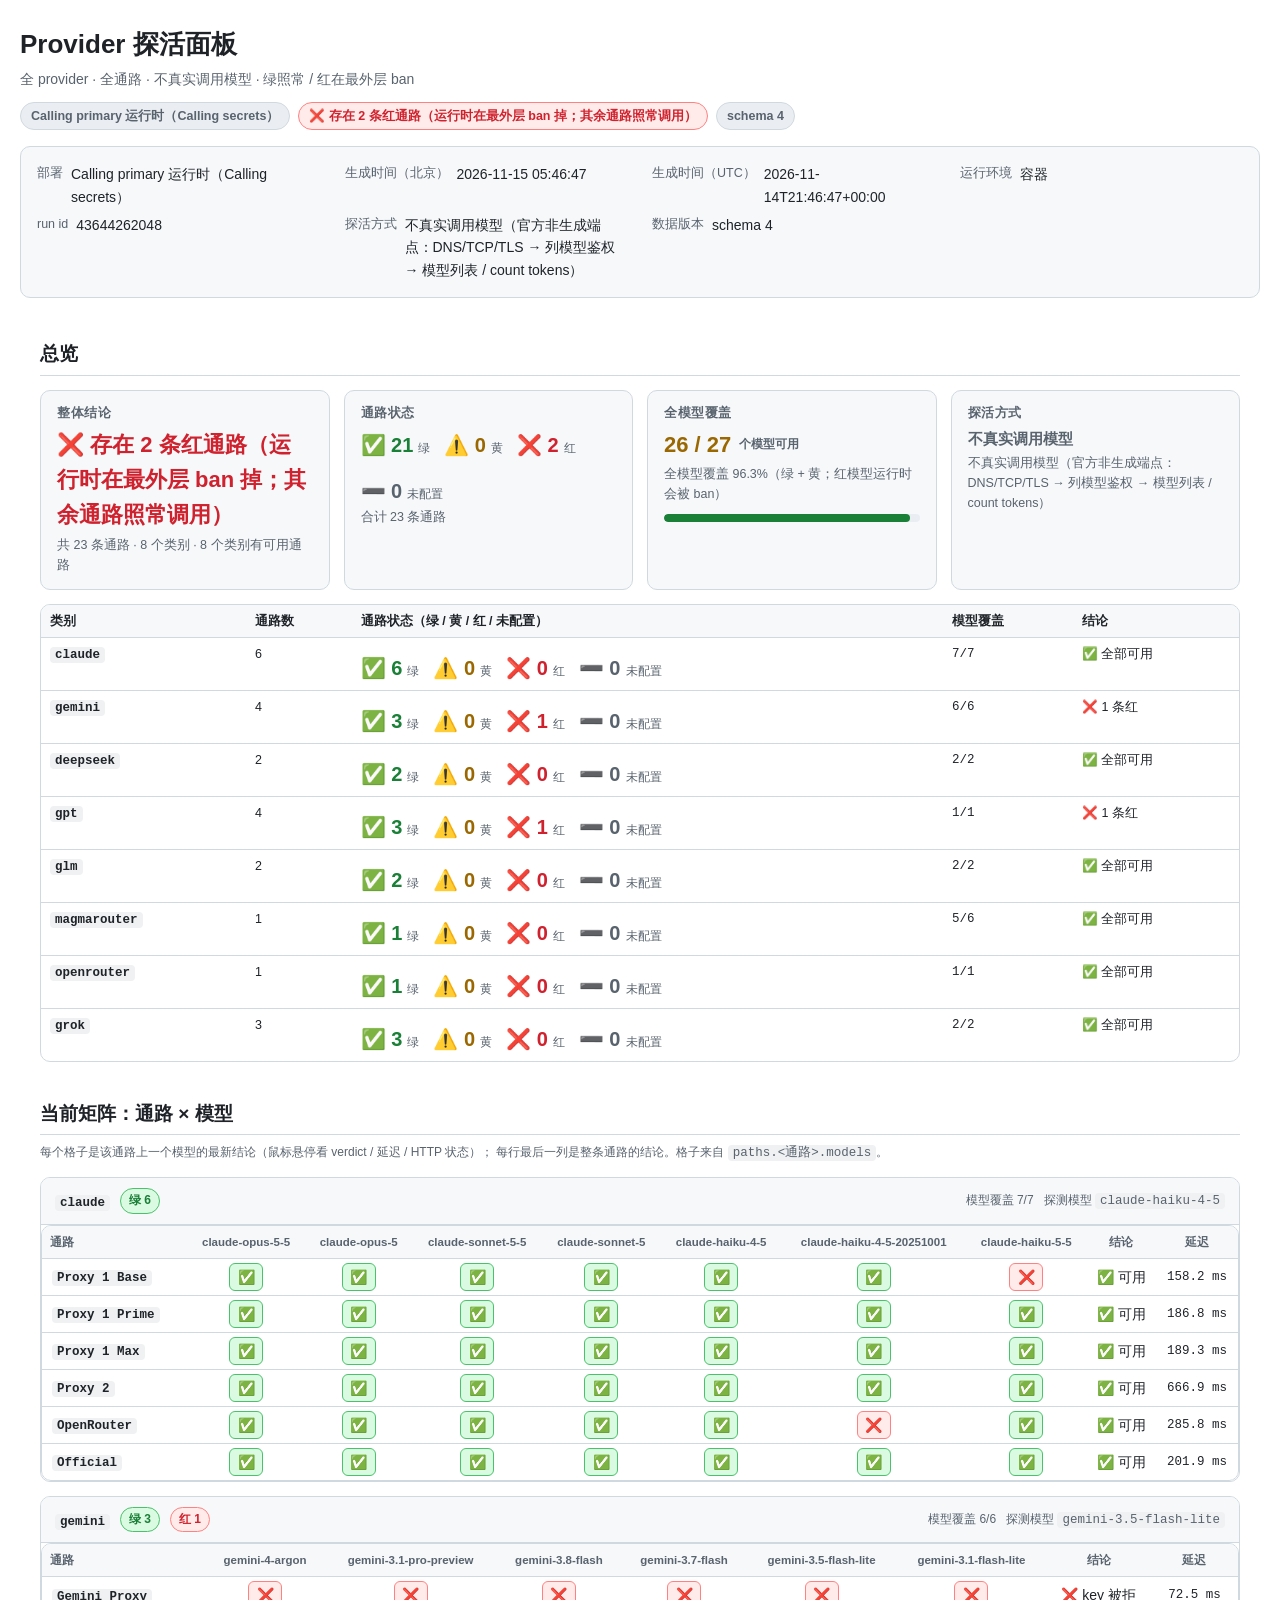
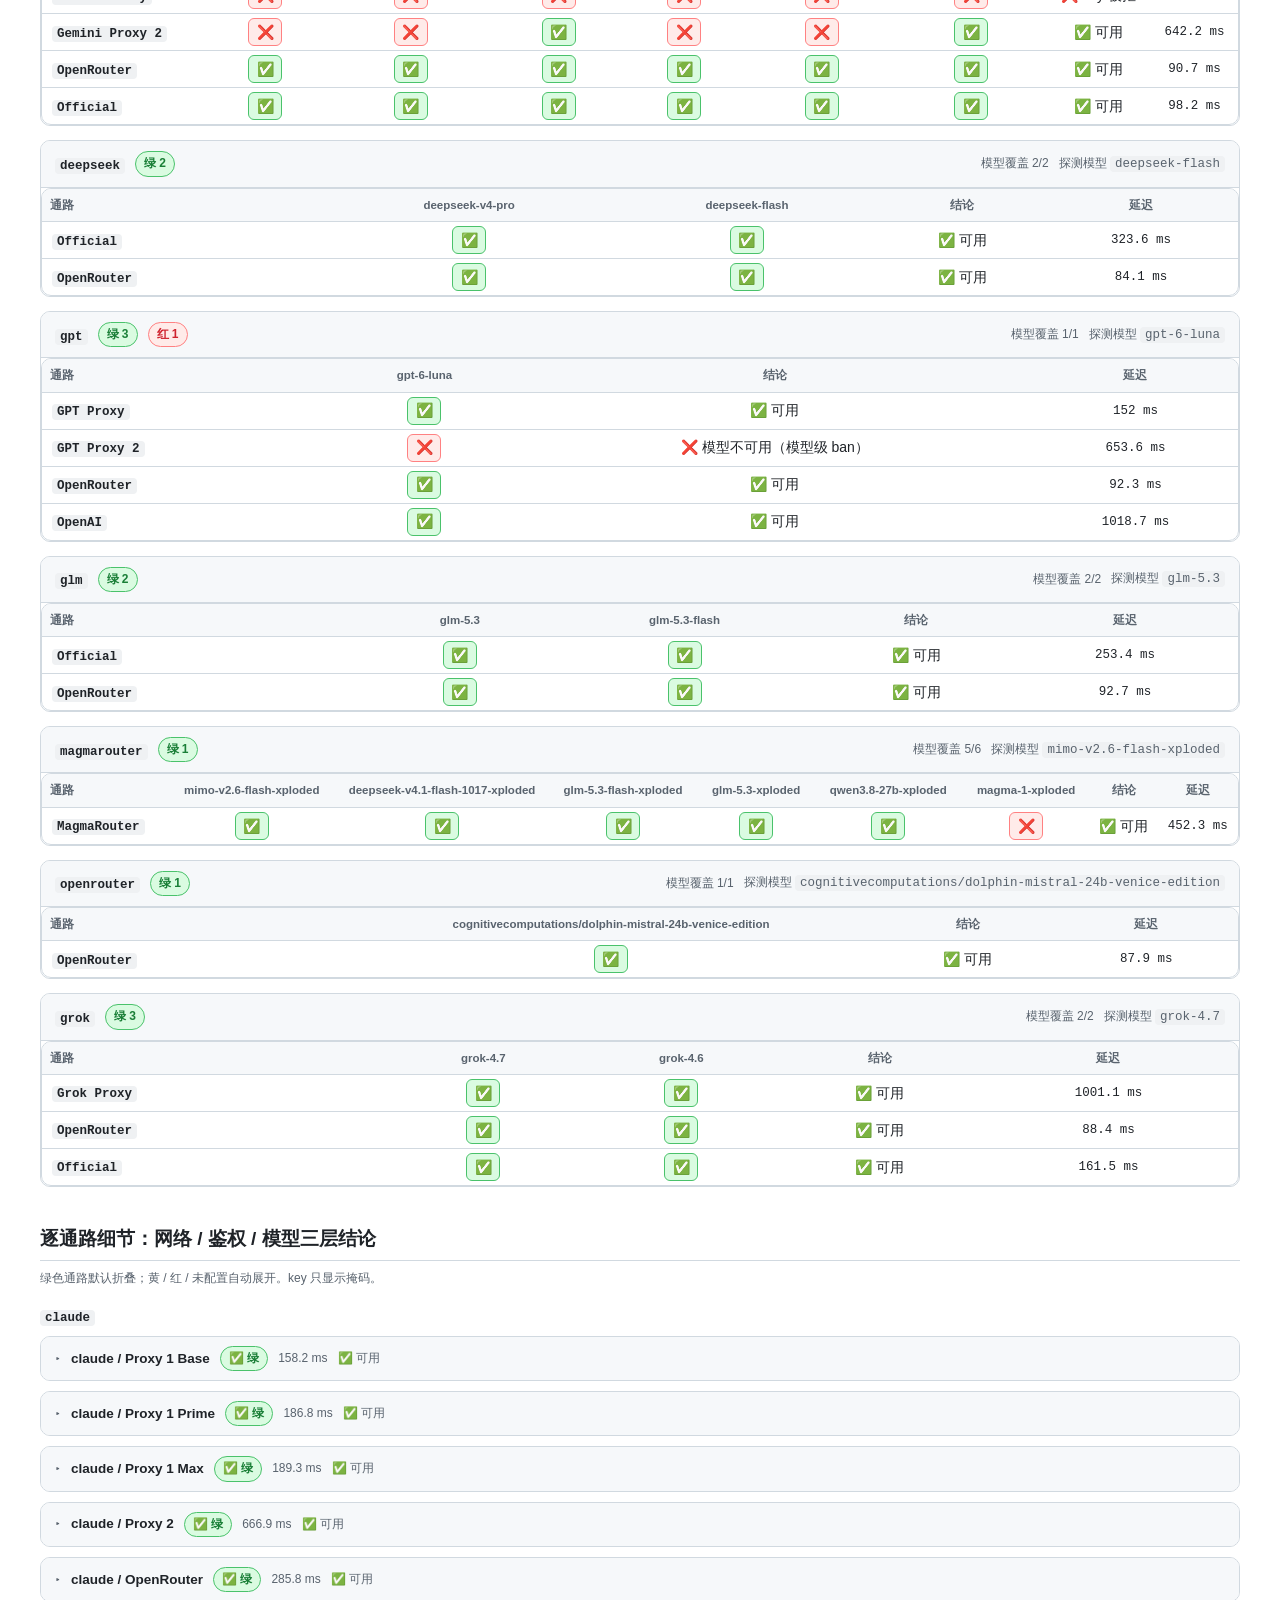
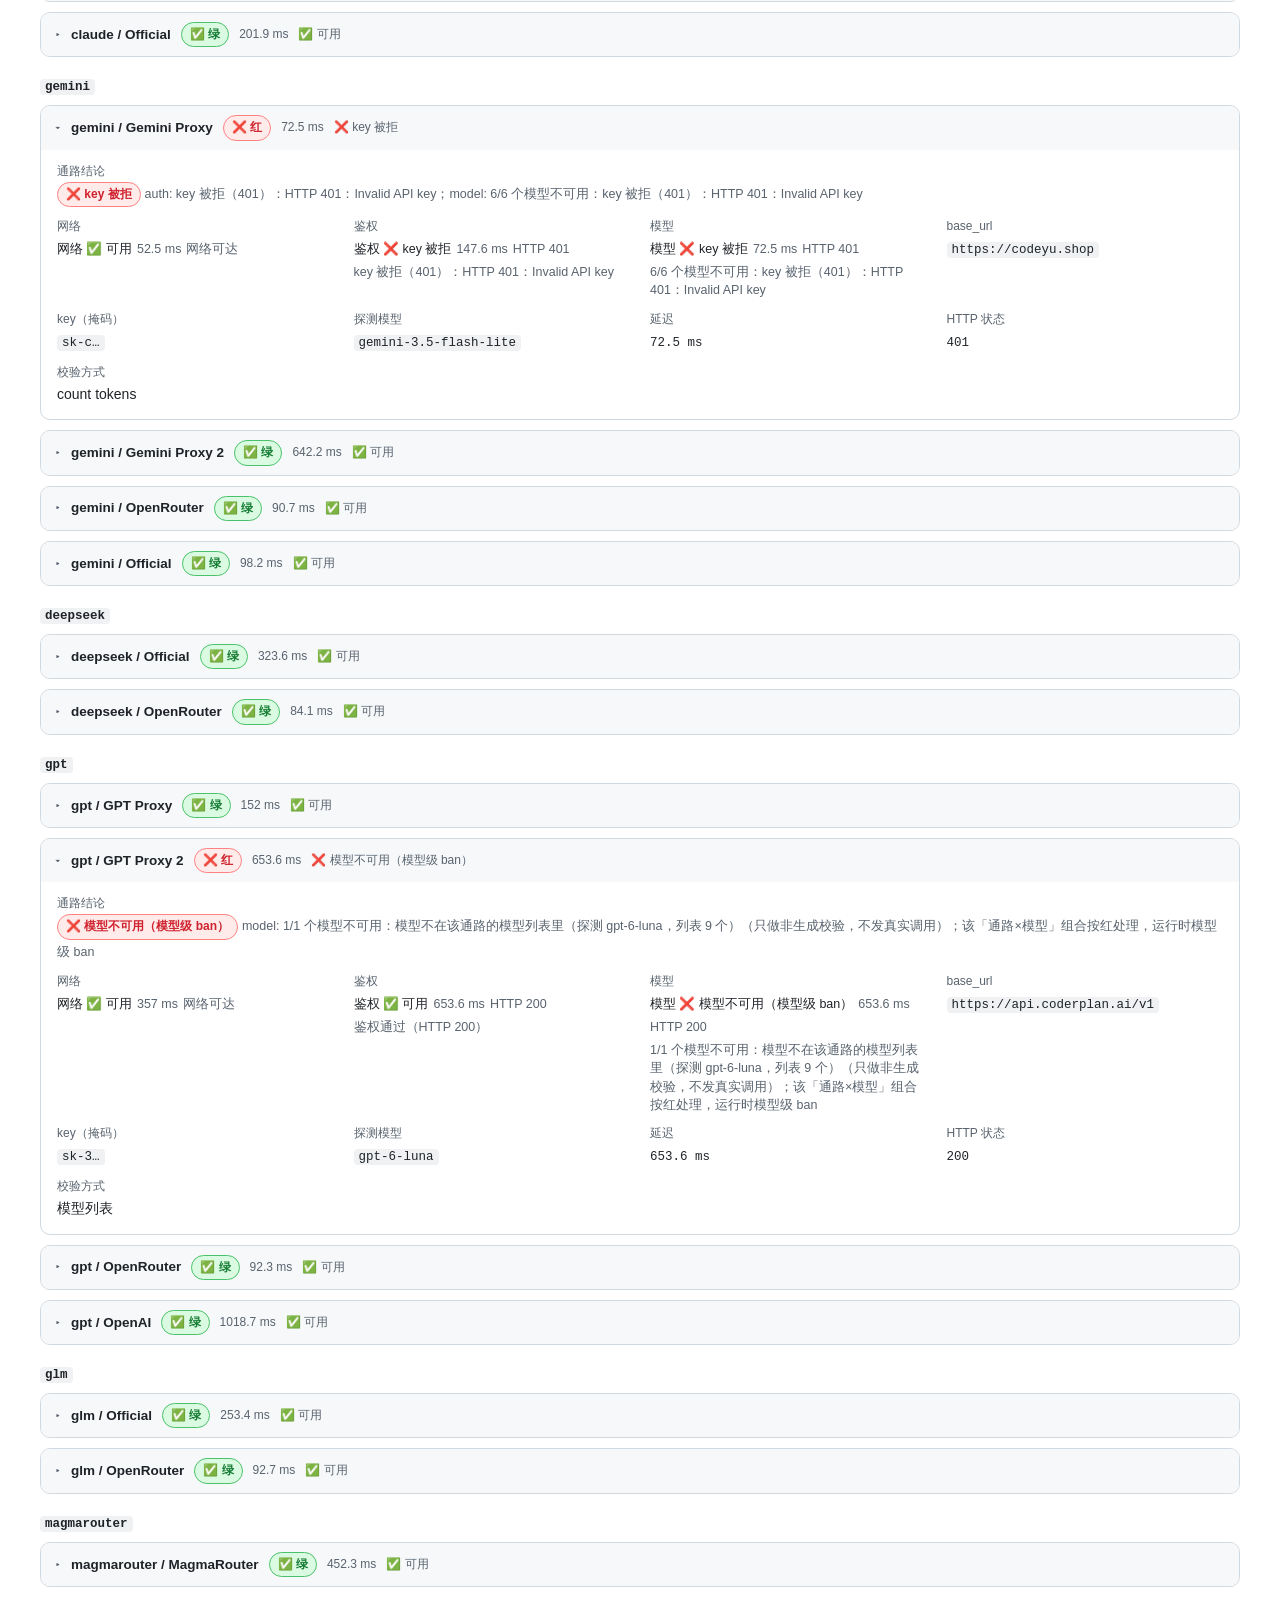
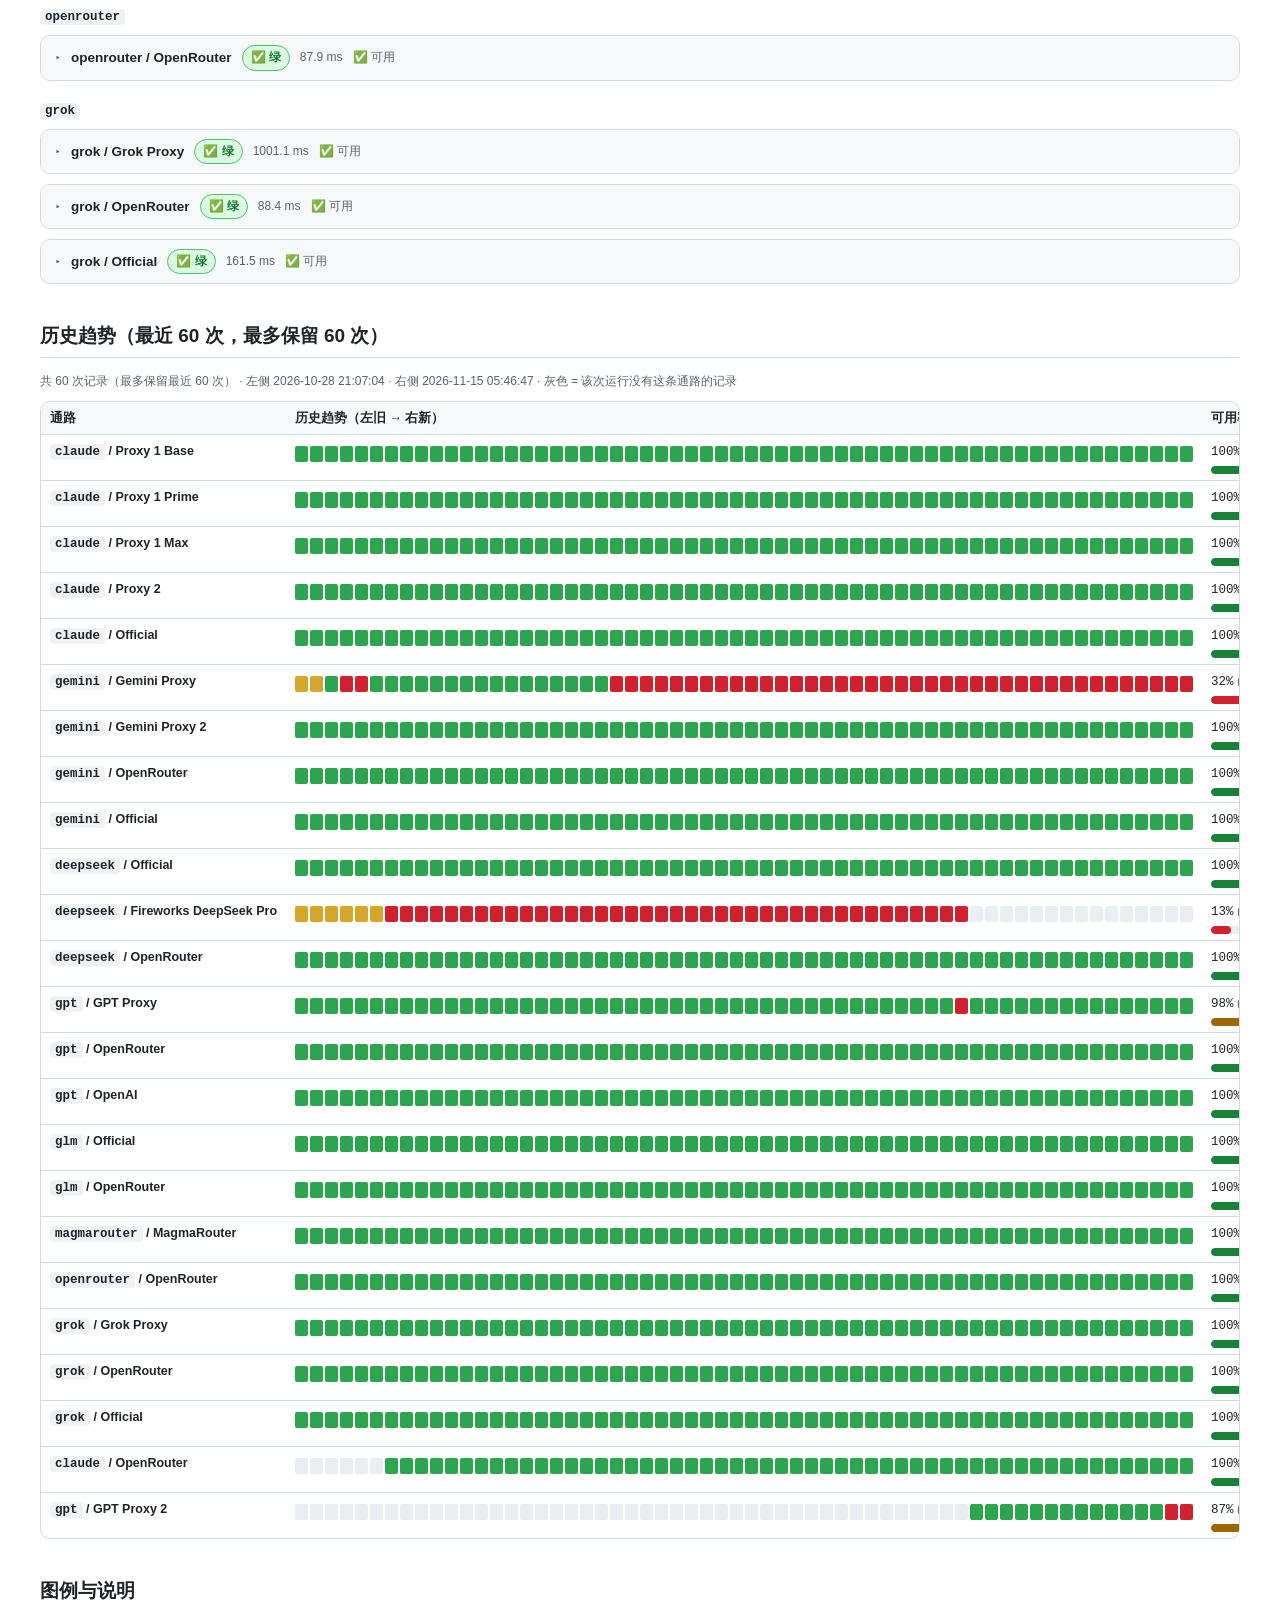
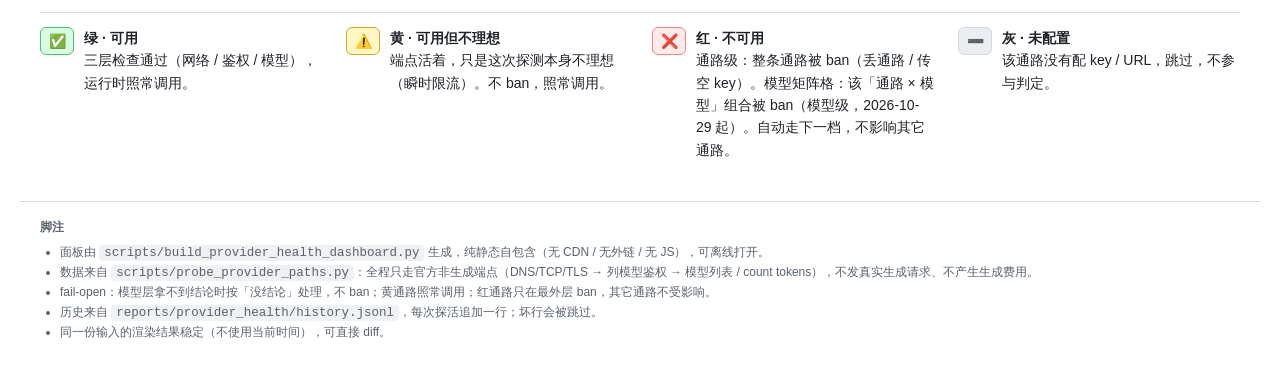
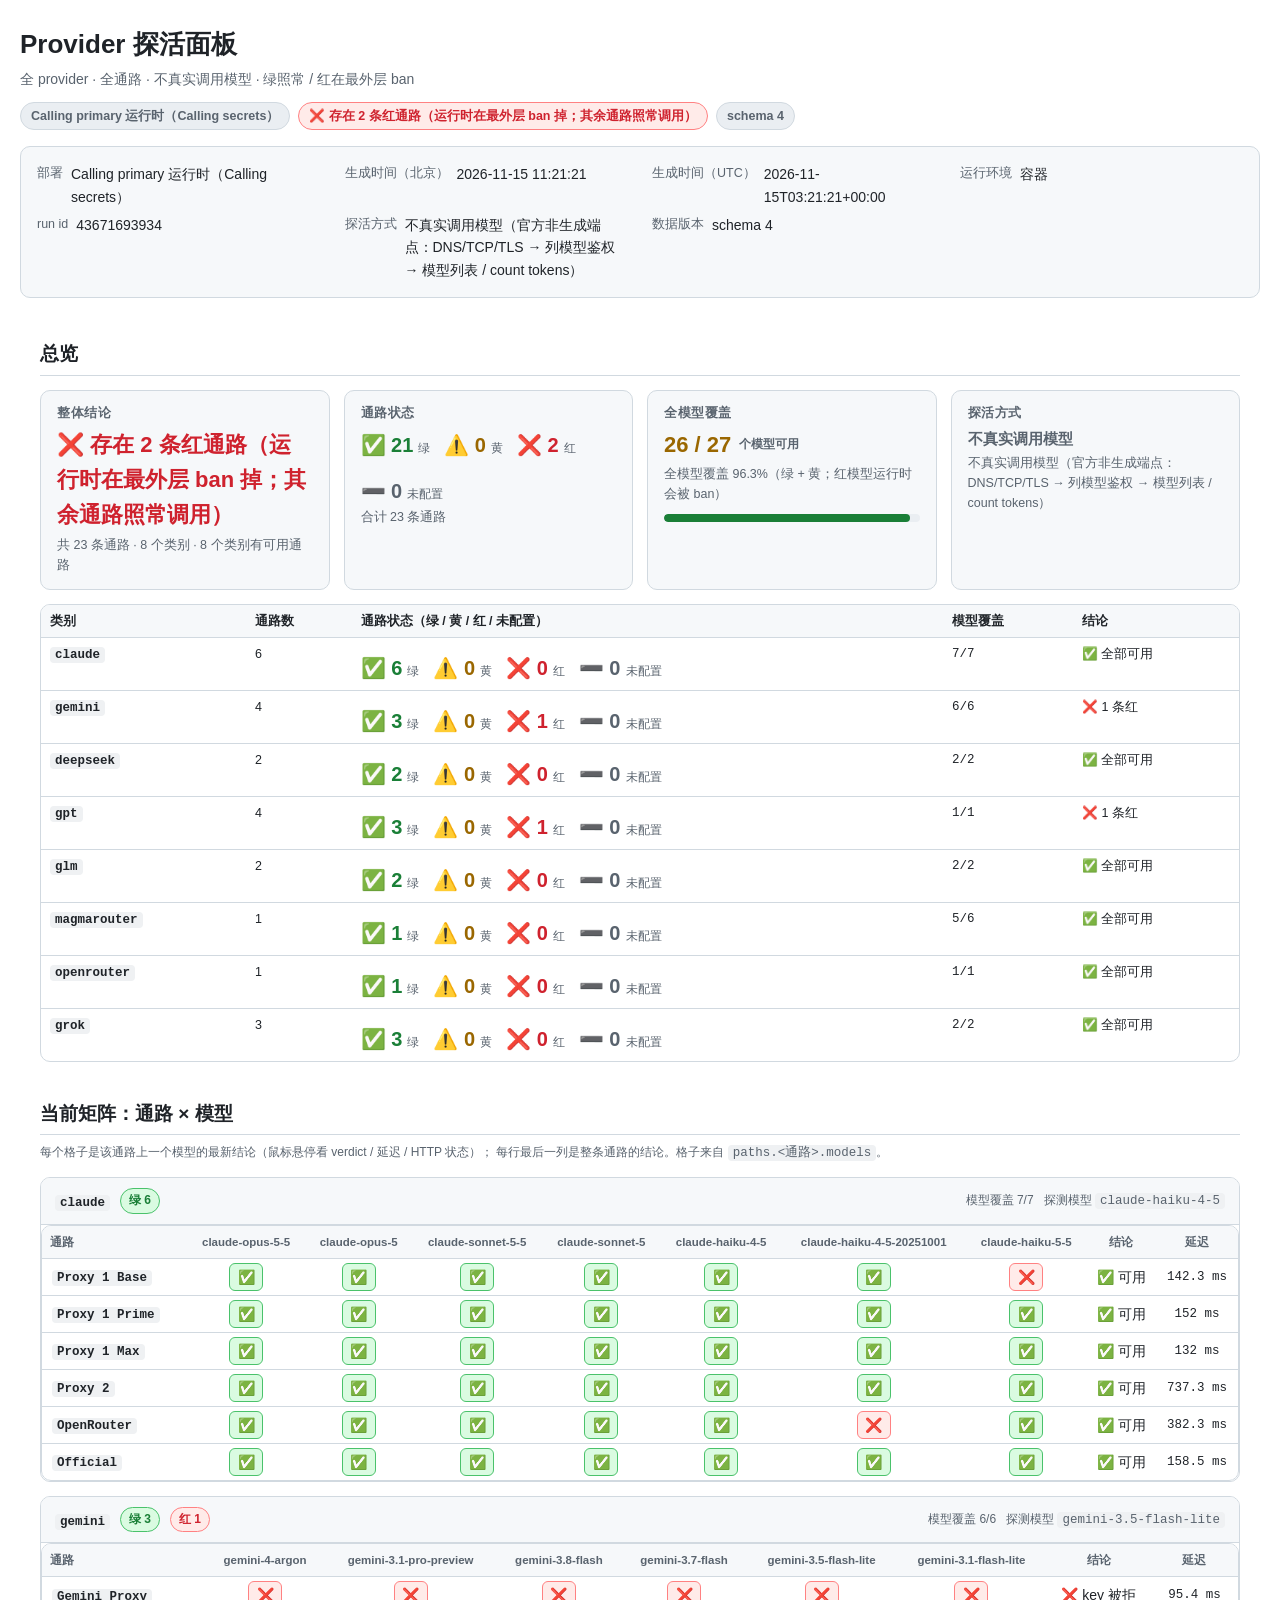
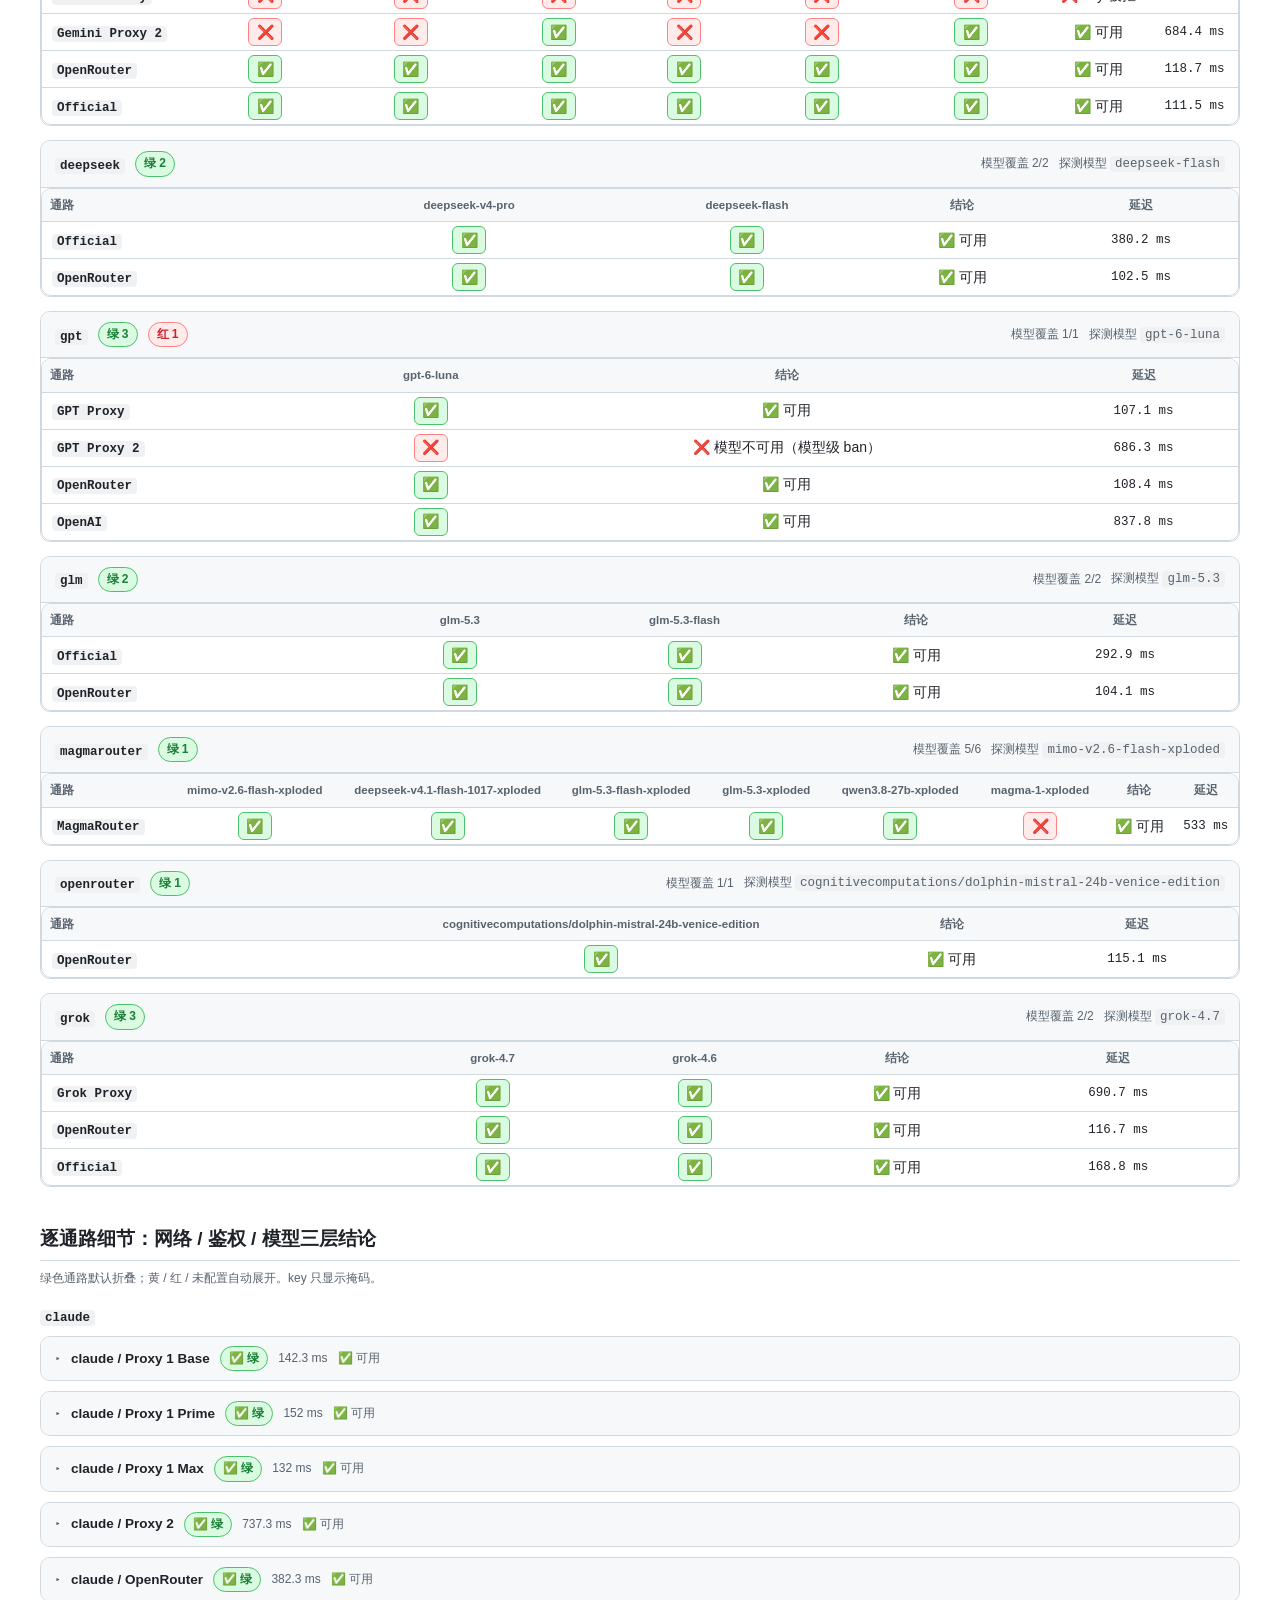
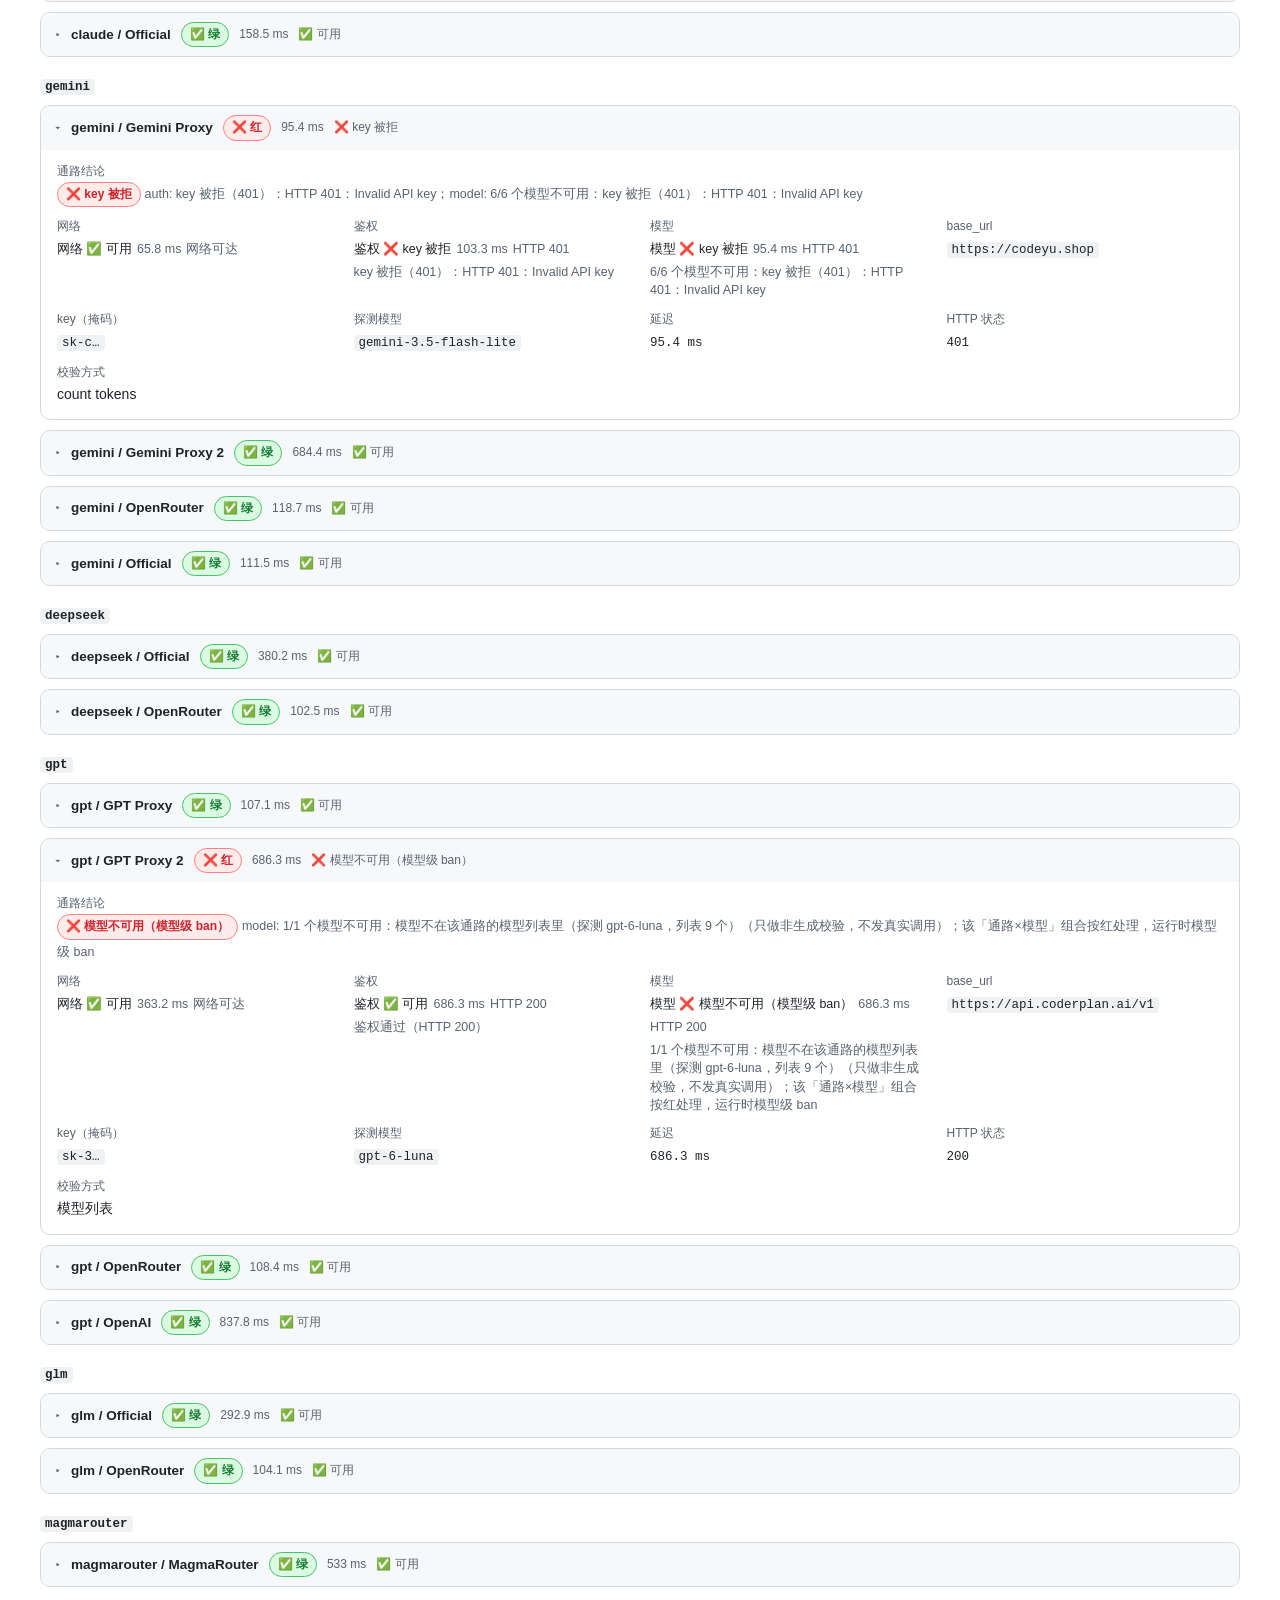
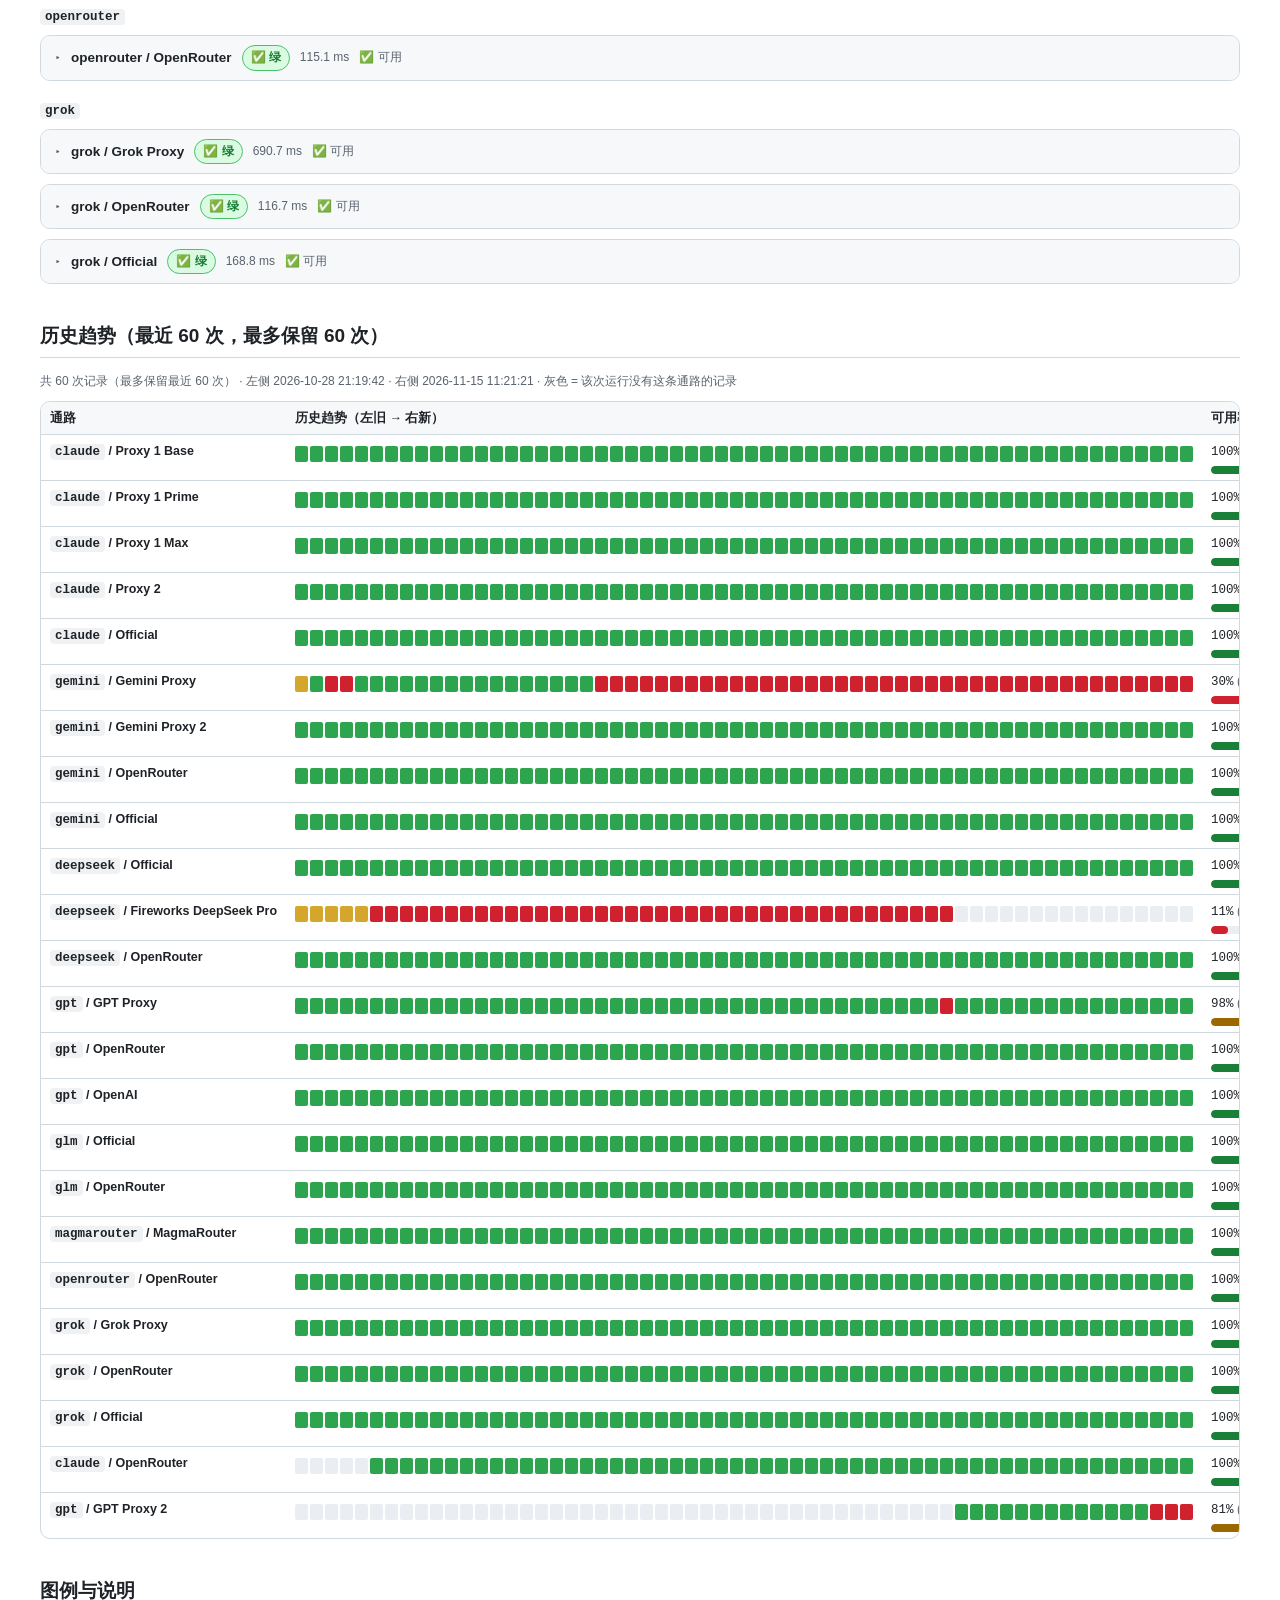
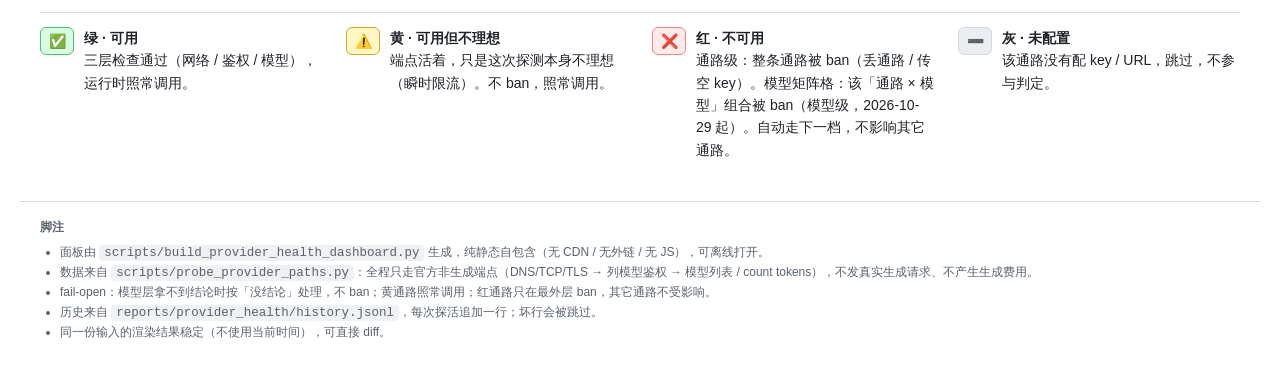
